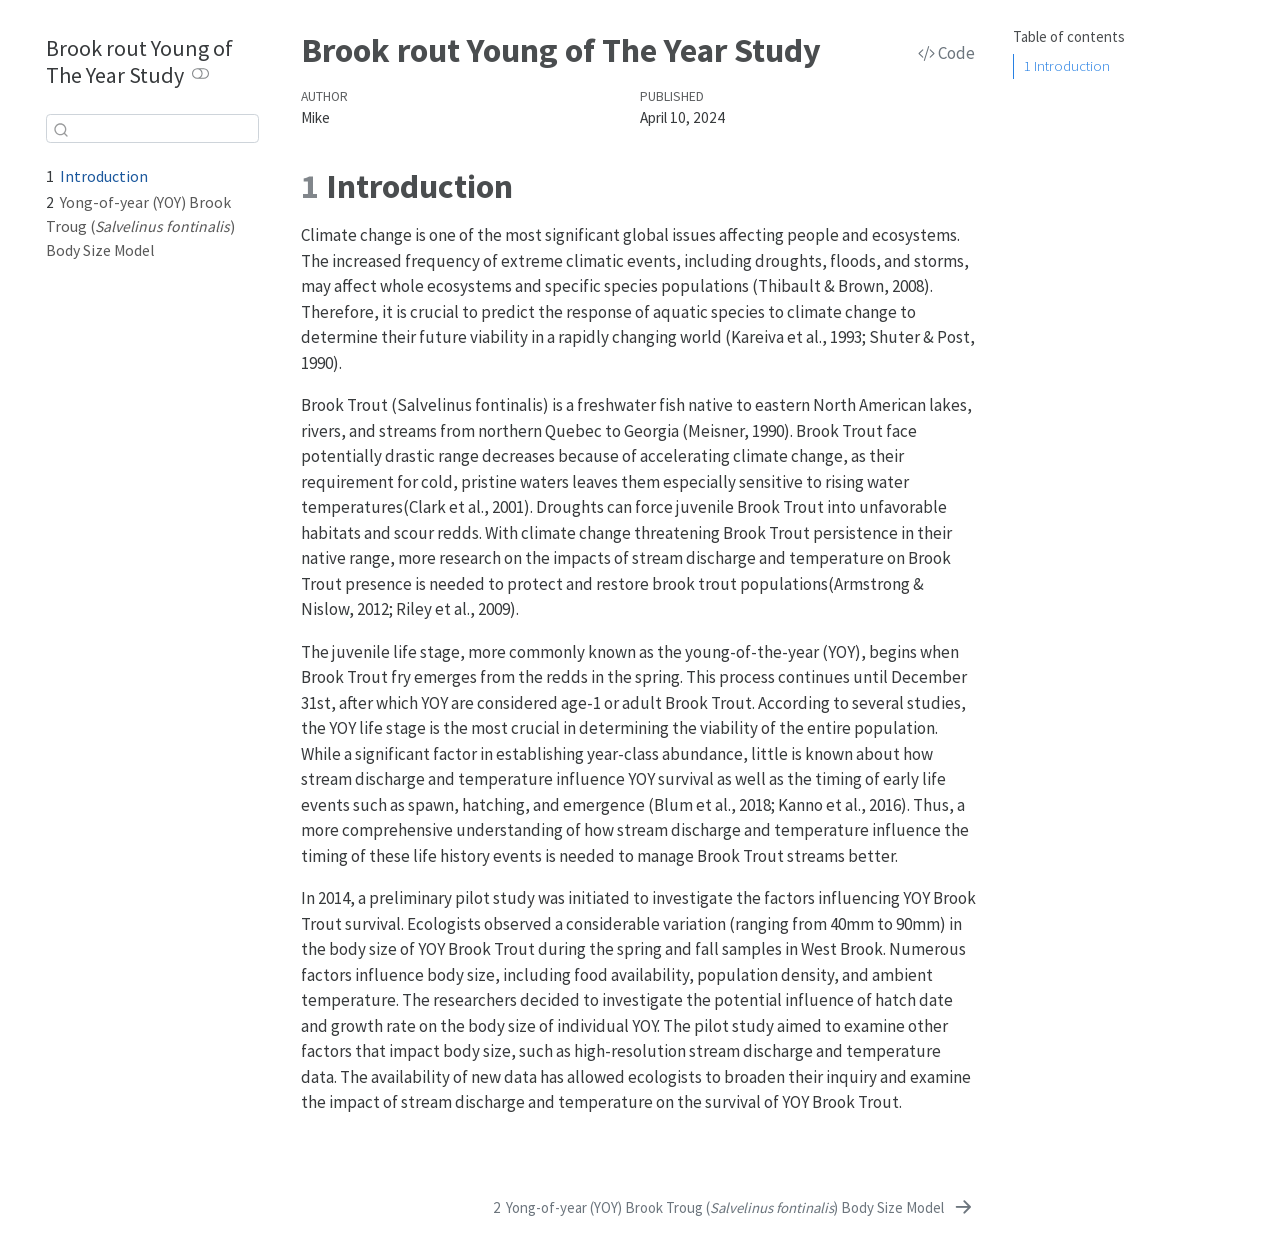
==== docs/index.html @ a6be03ff "Commit Changes to Document" ====
<!DOCTYPE html>
<html xmlns="http://www.w3.org/1999/xhtml" lang="en" xml:lang="en"><head>

<meta charset="utf-8">
<meta name="generator" content="quarto-1.3.450">

<meta name="viewport" content="width=device-width, initial-scale=1.0, user-scalable=yes">

<meta name="author" content="Mike">
<meta name="dcterms.date" content="2024-04-10">

<title>Brook rout Young of The Year Study</title>
<style>
code{white-space: pre-wrap;}
span.smallcaps{font-variant: small-caps;}
div.columns{display: flex; gap: min(4vw, 1.5em);}
div.column{flex: auto; overflow-x: auto;}
div.hanging-indent{margin-left: 1.5em; text-indent: -1.5em;}
ul.task-list{list-style: none;}
ul.task-list li input[type="checkbox"] {
width: 0.8em;
margin: 0 0.8em 0.2em -1em;  vertical-align: middle;
}

pre > code.sourceCode { white-space: pre; position: relative; }
pre > code.sourceCode > span { display: inline-block; line-height: 1.25; }
pre > code.sourceCode > span:empty { height: 1.2em; }
.sourceCode { overflow: visible; }
code.sourceCode > span { color: inherit; text-decoration: inherit; }
div.sourceCode { margin: 1em 0; }
pre.sourceCode { margin: 0; }
@media screen {
div.sourceCode { overflow: auto; }
}
@media print {
pre > code.sourceCode { white-space: pre-wrap; }
pre > code.sourceCode > span { text-indent: -5em; padding-left: 5em; }
}
pre.numberSource code
{ counter-reset: source-line 0; }
pre.numberSource code > span
{ position: relative; left: -4em; counter-increment: source-line; }
pre.numberSource code > span > a:first-child::before
{ content: counter(source-line);
position: relative; left: -1em; text-align: right; vertical-align: baseline;
border: none; display: inline-block;
-webkit-touch-callout: none; -webkit-user-select: none;
-khtml-user-select: none; -moz-user-select: none;
-ms-user-select: none; user-select: none;
padding: 0 4px; width: 4em;
}
pre.numberSource { margin-left: 3em; padding-left: 4px; }
div.sourceCode
{ }
@media screen {
pre > code.sourceCode > span > a:first-child::before { text-decoration: underline; }
}
</style>


<script>const headroomChanged = new CustomEvent("quarto-hrChanged", {
  detail: {},
  bubbles: true,
  cancelable: false,
  composed: false,
});

window.document.addEventListener("DOMContentLoaded", function () {
  let init = false;

  // Manage the back to top button, if one is present.
  let lastScrollTop = window.pageYOffset || document.documentElement.scrollTop;
  const scrollDownBuffer = 5;
  const scrollUpBuffer = 35;
  const btn = document.getElementById("quarto-back-to-top");
  const hideBackToTop = () => {
    btn.style.display = "none";
  };
  const showBackToTop = () => {
    btn.style.display = "inline-block";
  };
  if (btn) {
    window.document.addEventListener(
      "scroll",
      function () {
        const currentScrollTop =
          window.pageYOffset || document.documentElement.scrollTop;

        // Shows and hides the button 'intelligently' as the user scrolls
        if (currentScrollTop - scrollDownBuffer > lastScrollTop) {
          hideBackToTop();
          lastScrollTop = currentScrollTop <= 0 ? 0 : currentScrollTop;
        } else if (currentScrollTop < lastScrollTop - scrollUpBuffer) {
          showBackToTop();
          lastScrollTop = currentScrollTop <= 0 ? 0 : currentScrollTop;
        }

        // Show the button at the bottom, hides it at the top
        if (currentScrollTop <= 0) {
          hideBackToTop();
        } else if (
          window.innerHeight + currentScrollTop >=
          document.body.offsetHeight
        ) {
          showBackToTop();
        }
      },
      false
    );
  }

  function throttle(func, wait) {
    var timeout;
    return function () {
      const context = this;
      const args = arguments;
      const later = function () {
        clearTimeout(timeout);
        timeout = null;
        func.apply(context, args);
      };

      if (!timeout) {
        timeout = setTimeout(later, wait);
      }
    };
  }

  function headerOffset() {
    // Set an offset if there is are fixed top navbar
    const headerEl = window.document.querySelector("header.fixed-top");
    if (headerEl) {
      return headerEl.clientHeight;
    } else {
      return 0;
    }
  }

  function footerOffset() {
    const footerEl = window.document.querySelector("footer.footer");
    if (footerEl) {
      return footerEl.clientHeight;
    } else {
      return 0;
    }
  }

  function updateDocumentOffsetWithoutAnimation() {
    updateDocumentOffset(false);
  }

  function updateDocumentOffset(animated) {
    // set body offset
    const topOffset = headerOffset();
    const bodyOffset = topOffset + footerOffset();
    const bodyEl = window.document.body;
    bodyEl.setAttribute("data-bs-offset", topOffset);
    bodyEl.style.paddingTop = topOffset + "px";

    // deal with sidebar offsets
    const sidebars = window.document.querySelectorAll(
      ".sidebar, .headroom-target"
    );
    sidebars.forEach((sidebar) => {
      if (!animated) {
        sidebar.classList.add("notransition");
        // Remove the no transition class after the animation has time to complete
        setTimeout(function () {
          sidebar.classList.remove("notransition");
        }, 201);
      }

      if (window.Headroom && sidebar.classList.contains("sidebar-unpinned")) {
        sidebar.style.top = "0";
        sidebar.style.maxHeight = "100vh";
      } else {
        sidebar.style.top = topOffset + "px";
        sidebar.style.maxHeight = "calc(100vh - " + topOffset + "px)";
      }
    });

    // allow space for footer
    const mainContainer = window.document.querySelector(".quarto-container");
    if (mainContainer) {
      mainContainer.style.minHeight = "calc(100vh - " + bodyOffset + "px)";
    }

    // link offset
    let linkStyle = window.document.querySelector("#quarto-target-style");
    if (!linkStyle) {
      linkStyle = window.document.createElement("style");
      linkStyle.setAttribute("id", "quarto-target-style");
      window.document.head.appendChild(linkStyle);
    }
    while (linkStyle.firstChild) {
      linkStyle.removeChild(linkStyle.firstChild);
    }
    if (topOffset > 0) {
      linkStyle.appendChild(
        window.document.createTextNode(`
      section:target::before {
        content: "";
        display: block;
        height: ${topOffset}px;
        margin: -${topOffset}px 0 0;
      }`)
      );
    }
    if (init) {
      window.dispatchEvent(headroomChanged);
    }
    init = true;
  }

  // initialize headroom
  var header = window.document.querySelector("#quarto-header");
  if (header && window.Headroom) {
    const headroom = new window.Headroom(header, {
      tolerance: 5,
      onPin: function () {
        const sidebars = window.document.querySelectorAll(
          ".sidebar, .headroom-target"
        );
        sidebars.forEach((sidebar) => {
          sidebar.classList.remove("sidebar-unpinned");
        });
        updateDocumentOffset();
      },
      onUnpin: function () {
        const sidebars = window.document.querySelectorAll(
          ".sidebar, .headroom-target"
        );
        sidebars.forEach((sidebar) => {
          sidebar.classList.add("sidebar-unpinned");
        });
        updateDocumentOffset();
      },
    });
    headroom.init();

    let frozen = false;
    window.quartoToggleHeadroom = function () {
      if (frozen) {
        headroom.unfreeze();
        frozen = false;
      } else {
        headroom.freeze();
        frozen = true;
      }
    };
  }

  window.addEventListener(
    "hashchange",
    function (e) {
      if (
        getComputedStyle(document.documentElement).scrollBehavior !== "smooth"
      ) {
        window.scrollTo(0, window.pageYOffset - headerOffset());
      }
    },
    false
  );

  // Observe size changed for the header
  const headerEl = window.document.querySelector("header.fixed-top");
  if (headerEl && window.ResizeObserver) {
    const observer = new window.ResizeObserver(
      updateDocumentOffsetWithoutAnimation
    );
    observer.observe(headerEl, {
      attributes: true,
      childList: true,
      characterData: true,
    });
  } else {
    window.addEventListener(
      "resize",
      throttle(updateDocumentOffsetWithoutAnimation, 50)
    );
  }
  setTimeout(updateDocumentOffsetWithoutAnimation, 250);

  // fixup index.html links if we aren't on the filesystem
  if (window.location.protocol !== "file:") {
    const links = window.document.querySelectorAll("a");
    for (let i = 0; i < links.length; i++) {
      if (links[i].href) {
        links[i].href = links[i].href.replace(/\/index\.html/, "/");
      }
    }

    // Fixup any sharing links that require urls
    // Append url to any sharing urls
    const sharingLinks = window.document.querySelectorAll(
      "a.sidebar-tools-main-item"
    );
    for (let i = 0; i < sharingLinks.length; i++) {
      const sharingLink = sharingLinks[i];
      const href = sharingLink.getAttribute("href");
      if (href) {
        sharingLink.setAttribute(
          "href",
          href.replace("|url|", window.location.href)
        );
      }
    }

    // Scroll the active navigation item into view, if necessary
    const navSidebar = window.document.querySelector("nav#quarto-sidebar");
    if (navSidebar) {
      // Find the active item
      const activeItem = navSidebar.querySelector("li.sidebar-item a.active");
      if (activeItem) {
        // Wait for the scroll height and height to resolve by observing size changes on the
        // nav element that is scrollable
        const resizeObserver = new ResizeObserver((_entries) => {
          // The bottom of the element
          const elBottom = activeItem.offsetTop;
          const viewBottom = navSidebar.scrollTop + navSidebar.clientHeight;

          // The element height and scroll height are the same, then we are still loading
          if (viewBottom !== navSidebar.scrollHeight) {
            // Determine if the item isn't visible and scroll to it
            if (elBottom >= viewBottom) {
              navSidebar.scrollTop = elBottom;
            }

            // stop observing now since we've completed the scroll
            resizeObserver.unobserve(navSidebar);
          }
        });
        resizeObserver.observe(navSidebar);
      }
    }
  }
});
</script>
<script>/*!
 * headroom.js v0.12.0 - Give your page some headroom. Hide your header until you need it
 * Copyright (c) 2020 Nick Williams - http://wicky.nillia.ms/headroom.js
 * License: MIT
 */

!function(t,n){"object"==typeof exports&&"undefined"!=typeof module?module.exports=n():"function"==typeof define&&define.amd?define(n):(t=t||self).Headroom=n()}(this,function(){"use strict";function t(){return"undefined"!=typeof window}function d(t){return function(t){return t&&t.document&&function(t){return 9===t.nodeType}(t.document)}(t)?function(t){var n=t.document,o=n.body,s=n.documentElement;return{scrollHeight:function(){return Math.max(o.scrollHeight,s.scrollHeight,o.offsetHeight,s.offsetHeight,o.clientHeight,s.clientHeight)},height:function(){return t.innerHeight||s.clientHeight||o.clientHeight},scrollY:function(){return void 0!==t.pageYOffset?t.pageYOffset:(s||o.parentNode||o).scrollTop}}}(t):function(t){return{scrollHeight:function(){return Math.max(t.scrollHeight,t.offsetHeight,t.clientHeight)},height:function(){return Math.max(t.offsetHeight,t.clientHeight)},scrollY:function(){return t.scrollTop}}}(t)}function n(t,s,e){var n,o=function(){var n=!1;try{var t={get passive(){n=!0}};window.addEventListener("test",t,t),window.removeEventListener("test",t,t)}catch(t){n=!1}return n}(),i=!1,r=d(t),l=r.scrollY(),a={};function c(){var t=Math.round(r.scrollY()),n=r.height(),o=r.scrollHeight();a.scrollY=t,a.lastScrollY=l,a.direction=l<t?"down":"up",a.distance=Math.abs(t-l),a.isOutOfBounds=t<0||o<t+n,a.top=t<=s.offset[a.direction],a.bottom=o<=t+n,a.toleranceExceeded=a.distance>s.tolerance[a.direction],e(a),l=t,i=!1}function h(){i||(i=!0,n=requestAnimationFrame(c))}var u=!!o&&{passive:!0,capture:!1};return t.addEventListener("scroll",h,u),c(),{destroy:function(){cancelAnimationFrame(n),t.removeEventListener("scroll",h,u)}}}function o(t){return t===Object(t)?t:{down:t,up:t}}function s(t,n){n=n||{},Object.assign(this,s.options,n),this.classes=Object.assign({},s.options.classes,n.classes),this.elem=t,this.tolerance=o(this.tolerance),this.offset=o(this.offset),this.initialised=!1,this.frozen=!1}return s.prototype={constructor:s,init:function(){return s.cutsTheMustard&&!this.initialised&&(this.addClass("initial"),this.initialised=!0,setTimeout(function(t){t.scrollTracker=n(t.scroller,{offset:t.offset,tolerance:t.tolerance},t.update.bind(t))},100,this)),this},destroy:function(){this.initialised=!1,Object.keys(this.classes).forEach(this.removeClass,this),this.scrollTracker.destroy()},unpin:function(){!this.hasClass("pinned")&&this.hasClass("unpinned")||(this.addClass("unpinned"),this.removeClass("pinned"),this.onUnpin&&this.onUnpin.call(this))},pin:function(){this.hasClass("unpinned")&&(this.addClass("pinned"),this.removeClass("unpinned"),this.onPin&&this.onPin.call(this))},freeze:function(){this.frozen=!0,this.addClass("frozen")},unfreeze:function(){this.frozen=!1,this.removeClass("frozen")},top:function(){this.hasClass("top")||(this.addClass("top"),this.removeClass("notTop"),this.onTop&&this.onTop.call(this))},notTop:function(){this.hasClass("notTop")||(this.addClass("notTop"),this.removeClass("top"),this.onNotTop&&this.onNotTop.call(this))},bottom:function(){this.hasClass("bottom")||(this.addClass("bottom"),this.removeClass("notBottom"),this.onBottom&&this.onBottom.call(this))},notBottom:function(){this.hasClass("notBottom")||(this.addClass("notBottom"),this.removeClass("bottom"),this.onNotBottom&&this.onNotBottom.call(this))},shouldUnpin:function(t){return"down"===t.direction&&!t.top&&t.toleranceExceeded},shouldPin:function(t){return"up"===t.direction&&t.toleranceExceeded||t.top},addClass:function(t){this.elem.classList.add.apply(this.elem.classList,this.classes[t].split(" "))},removeClass:function(t){this.elem.classList.remove.apply(this.elem.classList,this.classes[t].split(" "))},hasClass:function(t){return this.classes[t].split(" ").every(function(t){return this.classList.contains(t)},this.elem)},update:function(t){t.isOutOfBounds||!0!==this.frozen&&(t.top?this.top():this.notTop(),t.bottom?this.bottom():this.notBottom(),this.shouldUnpin(t)?this.unpin():this.shouldPin(t)&&this.pin())}},s.options={tolerance:{up:0,down:0},offset:0,scroller:t()?window:null,classes:{frozen:"headroom--frozen",pinned:"headroom--pinned",unpinned:"headroom--unpinned",top:"headroom--top",notTop:"headroom--not-top",bottom:"headroom--bottom",notBottom:"headroom--not-bottom",initial:"headroom"}},s.cutsTheMustard=!!(t()&&function(){}.bind&&"classList"in document.documentElement&&Object.assign&&Object.keys&&requestAnimationFrame),s});
</script>
<script>/*!
 * clipboard.js v2.0.11
 * https://clipboardjs.com/
 *
 * Licensed MIT © Zeno Rocha
 */
!function(t,e){"object"==typeof exports&&"object"==typeof module?module.exports=e():"function"==typeof define&&define.amd?define([],e):"object"==typeof exports?exports.ClipboardJS=e():t.ClipboardJS=e()}(this,function(){return n={686:function(t,e,n){"use strict";n.d(e,{default:function(){return b}});var e=n(279),i=n.n(e),e=n(370),u=n.n(e),e=n(817),r=n.n(e);function c(t){try{return document.execCommand(t)}catch(t){return}}var a=function(t){t=r()(t);return c("cut"),t};function o(t,e){var n,o,t=(n=t,o="rtl"===document.documentElement.getAttribute("dir"),(t=document.createElement("textarea")).style.fontSize="12pt",t.style.border="0",t.style.padding="0",t.style.margin="0",t.style.position="absolute",t.style[o?"right":"left"]="-9999px",o=window.pageYOffset||document.documentElement.scrollTop,t.style.top="".concat(o,"px"),t.setAttribute("readonly",""),t.value=n,t);return e.container.appendChild(t),e=r()(t),c("copy"),t.remove(),e}var f=function(t){var e=1<arguments.length&&void 0!==arguments[1]?arguments[1]:{container:document.body},n="";return"string"==typeof t?n=o(t,e):t instanceof HTMLInputElement&&!["text","search","url","tel","password"].includes(null==t?void 0:t.type)?n=o(t.value,e):(n=r()(t),c("copy")),n};function l(t){return(l="function"==typeof Symbol&&"symbol"==typeof Symbol.iterator?function(t){return typeof t}:function(t){return t&&"function"==typeof Symbol&&t.constructor===Symbol&&t!==Symbol.prototype?"symbol":typeof t})(t)}var s=function(){var t=0<arguments.length&&void 0!==arguments[0]?arguments[0]:{},e=t.action,n=void 0===e?"copy":e,o=t.container,e=t.target,t=t.text;if("copy"!==n&&"cut"!==n)throw new Error('Invalid "action" value, use either "copy" or "cut"');if(void 0!==e){if(!e||"object"!==l(e)||1!==e.nodeType)throw new Error('Invalid "target" value, use a valid Element');if("copy"===n&&e.hasAttribute("disabled"))throw new Error('Invalid "target" attribute. Please use "readonly" instead of "disabled" attribute');if("cut"===n&&(e.hasAttribute("readonly")||e.hasAttribute("disabled")))throw new Error('Invalid "target" attribute. You can\'t cut text from elements with "readonly" or "disabled" attributes')}return t?f(t,{container:o}):e?"cut"===n?a(e):f(e,{container:o}):void 0};function p(t){return(p="function"==typeof Symbol&&"symbol"==typeof Symbol.iterator?function(t){return typeof t}:function(t){return t&&"function"==typeof Symbol&&t.constructor===Symbol&&t!==Symbol.prototype?"symbol":typeof t})(t)}function d(t,e){for(var n=0;n<e.length;n++){var o=e[n];o.enumerable=o.enumerable||!1,o.configurable=!0,"value"in o&&(o.writable=!0),Object.defineProperty(t,o.key,o)}}function y(t,e){return(y=Object.setPrototypeOf||function(t,e){return t.__proto__=e,t})(t,e)}function h(n){var o=function(){if("undefined"==typeof Reflect||!Reflect.construct)return!1;if(Reflect.construct.sham)return!1;if("function"==typeof Proxy)return!0;try{return Date.prototype.toString.call(Reflect.construct(Date,[],function(){})),!0}catch(t){return!1}}();return function(){var t,e=v(n);return t=o?(t=v(this).constructor,Reflect.construct(e,arguments,t)):e.apply(this,arguments),e=this,!(t=t)||"object"!==p(t)&&"function"!=typeof t?function(t){if(void 0!==t)return t;throw new ReferenceError("this hasn't been initialised - super() hasn't been called")}(e):t}}function v(t){return(v=Object.setPrototypeOf?Object.getPrototypeOf:function(t){return t.__proto__||Object.getPrototypeOf(t)})(t)}function m(t,e){t="data-clipboard-".concat(t);if(e.hasAttribute(t))return e.getAttribute(t)}var b=function(){!function(t,e){if("function"!=typeof e&&null!==e)throw new TypeError("Super expression must either be null or a function");t.prototype=Object.create(e&&e.prototype,{constructor:{value:t,writable:!0,configurable:!0}}),e&&y(t,e)}(r,i());var t,e,n,o=h(r);function r(t,e){var n;return function(t){if(!(t instanceof r))throw new TypeError("Cannot call a class as a function")}(this),(n=o.call(this)).resolveOptions(e),n.listenClick(t),n}return t=r,n=[{key:"copy",value:function(t){var e=1<arguments.length&&void 0!==arguments[1]?arguments[1]:{container:document.body};return f(t,e)}},{key:"cut",value:function(t){return a(t)}},{key:"isSupported",value:function(){var t=0<arguments.length&&void 0!==arguments[0]?arguments[0]:["copy","cut"],t="string"==typeof t?[t]:t,e=!!document.queryCommandSupported;return t.forEach(function(t){e=e&&!!document.queryCommandSupported(t)}),e}}],(e=[{key:"resolveOptions",value:function(){var t=0<arguments.length&&void 0!==arguments[0]?arguments[0]:{};this.action="function"==typeof t.action?t.action:this.defaultAction,this.target="function"==typeof t.target?t.target:this.defaultTarget,this.text="function"==typeof t.text?t.text:this.defaultText,this.container="object"===p(t.container)?t.container:document.body}},{key:"listenClick",value:function(t){var e=this;this.listener=u()(t,"click",function(t){return e.onClick(t)})}},{key:"onClick",value:function(t){var e=t.delegateTarget||t.currentTarget,n=this.action(e)||"copy",t=s({action:n,container:this.container,target:this.target(e),text:this.text(e)});this.emit(t?"success":"error",{action:n,text:t,trigger:e,clearSelection:function(){e&&e.focus(),window.getSelection().removeAllRanges()}})}},{key:"defaultAction",value:function(t){return m("action",t)}},{key:"defaultTarget",value:function(t){t=m("target",t);if(t)return document.querySelector(t)}},{key:"defaultText",value:function(t){return m("text",t)}},{key:"destroy",value:function(){this.listener.destroy()}}])&&d(t.prototype,e),n&&d(t,n),r}()},828:function(t){var e;"undefined"==typeof Element||Element.prototype.matches||((e=Element.prototype).matches=e.matchesSelector||e.mozMatchesSelector||e.msMatchesSelector||e.oMatchesSelector||e.webkitMatchesSelector),t.exports=function(t,e){for(;t&&9!==t.nodeType;){if("function"==typeof t.matches&&t.matches(e))return t;t=t.parentNode}}},438:function(t,e,n){var u=n(828);function i(t,e,n,o,r){var i=function(e,n,t,o){return function(t){t.delegateTarget=u(t.target,n),t.delegateTarget&&o.call(e,t)}}.apply(this,arguments);return t.addEventListener(n,i,r),{destroy:function(){t.removeEventListener(n,i,r)}}}t.exports=function(t,e,n,o,r){return"function"==typeof t.addEventListener?i.apply(null,arguments):"function"==typeof n?i.bind(null,document).apply(null,arguments):("string"==typeof t&&(t=document.querySelectorAll(t)),Array.prototype.map.call(t,function(t){return i(t,e,n,o,r)}))}},879:function(t,n){n.node=function(t){return void 0!==t&&t instanceof HTMLElement&&1===t.nodeType},n.nodeList=function(t){var e=Object.prototype.toString.call(t);return void 0!==t&&("[object NodeList]"===e||"[object HTMLCollection]"===e)&&"length"in t&&(0===t.length||n.node(t[0]))},n.string=function(t){return"string"==typeof t||t instanceof String},n.fn=function(t){return"[object Function]"===Object.prototype.toString.call(t)}},370:function(t,e,n){var f=n(879),l=n(438);t.exports=function(t,e,n){if(!t&&!e&&!n)throw new Error("Missing required arguments");if(!f.string(e))throw new TypeError("Second argument must be a String");if(!f.fn(n))throw new TypeError("Third argument must be a Function");if(f.node(t))return c=e,a=n,(u=t).addEventListener(c,a),{destroy:function(){u.removeEventListener(c,a)}};if(f.nodeList(t))return o=t,r=e,i=n,Array.prototype.forEach.call(o,function(t){t.addEventListener(r,i)}),{destroy:function(){Array.prototype.forEach.call(o,function(t){t.removeEventListener(r,i)})}};if(f.string(t))return t=t,e=e,n=n,l(document.body,t,e,n);throw new TypeError("First argument must be a String, HTMLElement, HTMLCollection, or NodeList");var o,r,i,u,c,a}},817:function(t){t.exports=function(t){var e,n="SELECT"===t.nodeName?(t.focus(),t.value):"INPUT"===t.nodeName||"TEXTAREA"===t.nodeName?((e=t.hasAttribute("readonly"))||t.setAttribute("readonly",""),t.select(),t.setSelectionRange(0,t.value.length),e||t.removeAttribute("readonly"),t.value):(t.hasAttribute("contenteditable")&&t.focus(),n=window.getSelection(),(e=document.createRange()).selectNodeContents(t),n.removeAllRanges(),n.addRange(e),n.toString());return n}},279:function(t){function e(){}e.prototype={on:function(t,e,n){var o=this.e||(this.e={});return(o[t]||(o[t]=[])).push({fn:e,ctx:n}),this},once:function(t,e,n){var o=this;function r(){o.off(t,r),e.apply(n,arguments)}return r._=e,this.on(t,r,n)},emit:function(t){for(var e=[].slice.call(arguments,1),n=((this.e||(this.e={}))[t]||[]).slice(),o=0,r=n.length;o<r;o++)n[o].fn.apply(n[o].ctx,e);return this},off:function(t,e){var n=this.e||(this.e={}),o=n[t],r=[];if(o&&e)for(var i=0,u=o.length;i<u;i++)o[i].fn!==e&&o[i].fn._!==e&&r.push(o[i]);return r.length?n[t]=r:delete n[t],this}},t.exports=e,t.exports.TinyEmitter=e}},r={},o.n=function(t){var e=t&&t.__esModule?function(){return t.default}:function(){return t};return o.d(e,{a:e}),e},o.d=function(t,e){for(var n in e)o.o(e,n)&&!o.o(t,n)&&Object.defineProperty(t,n,{enumerable:!0,get:e[n]})},o.o=function(t,e){return Object.prototype.hasOwnProperty.call(t,e)},o(686).default;function o(t){if(r[t])return r[t].exports;var e=r[t]={exports:{}};return n[t](e,e.exports,o),e.exports}var n,r});</script>
<script>/*! @algolia/autocomplete-js 1.7.3 | MIT License | © Algolia, Inc. and contributors | https://github.com/algolia/autocomplete */
!function(e,t){"object"==typeof exports&&"undefined"!=typeof module?t(exports):"function"==typeof define&&define.amd?define(["exports"],t):t((e="undefined"!=typeof globalThis?globalThis:e||self)["@algolia/autocomplete-js"]={})}(this,(function(e){"use strict";function t(e,t){var n=Object.keys(e);if(Object.getOwnPropertySymbols){var r=Object.getOwnPropertySymbols(e);t&&(r=r.filter((function(t){return Object.getOwnPropertyDescriptor(e,t).enumerable}))),n.push.apply(n,r)}return n}function n(e){for(var n=1;n<arguments.length;n++){var r=null!=arguments[n]?arguments[n]:{};n%2?t(Object(r),!0).forEach((function(t){o(e,t,r[t])})):Object.getOwnPropertyDescriptors?Object.defineProperties(e,Object.getOwnPropertyDescriptors(r)):t(Object(r)).forEach((function(t){Object.defineProperty(e,t,Object.getOwnPropertyDescriptor(r,t))}))}return e}function r(e){return r="function"==typeof Symbol&&"symbol"==typeof Symbol.iterator?function(e){return typeof e}:function(e){return e&&"function"==typeof Symbol&&e.constructor===Symbol&&e!==Symbol.prototype?"symbol":typeof e},r(e)}function o(e,t,n){return t in e?Object.defineProperty(e,t,{value:n,enumerable:!0,configurable:!0,writable:!0}):e[t]=n,e}function i(){return i=Object.assign||function(e){for(var t=1;t<arguments.length;t++){var n=arguments[t];for(var r in n)Object.prototype.hasOwnProperty.call(n,r)&&(e[r]=n[r])}return e},i.apply(this,arguments)}function u(e,t){if(null==e)return{};var n,r,o=function(e,t){if(null==e)return{};var n,r,o={},i=Object.keys(e);for(r=0;r<i.length;r++)n=i[r],t.indexOf(n)>=0||(o[n]=e[n]);return o}(e,t);if(Object.getOwnPropertySymbols){var i=Object.getOwnPropertySymbols(e);for(r=0;r<i.length;r++)n=i[r],t.indexOf(n)>=0||Object.prototype.propertyIsEnumerable.call(e,n)&&(o[n]=e[n])}return o}function a(e,t){return function(e){if(Array.isArray(e))return e}(e)||function(e,t){var n=null==e?null:"undefined"!=typeof Symbol&&e[Symbol.iterator]||e["@@iterator"];if(null==n)return;var r,o,i=[],u=!0,a=!1;try{for(n=n.call(e);!(u=(r=n.next()).done)&&(i.push(r.value),!t||i.length!==t);u=!0);}catch(e){a=!0,o=e}finally{try{u||null==n.return||n.return()}finally{if(a)throw o}}return i}(e,t)||l(e,t)||function(){throw new TypeError("Invalid attempt to destructure non-iterable instance.\nIn order to be iterable, non-array objects must have a [Symbol.iterator]() method.")}()}function c(e){return function(e){if(Array.isArray(e))return s(e)}(e)||function(e){if("undefined"!=typeof Symbol&&null!=e[Symbol.iterator]||null!=e["@@iterator"])return Array.from(e)}(e)||l(e)||function(){throw new TypeError("Invalid attempt to spread non-iterable instance.\nIn order to be iterable, non-array objects must have a [Symbol.iterator]() method.")}()}function l(e,t){if(e){if("string"==typeof e)return s(e,t);var n=Object.prototype.toString.call(e).slice(8,-1);return"Object"===n&&e.constructor&&(n=e.constructor.name),"Map"===n||"Set"===n?Array.from(e):"Arguments"===n||/^(?:Ui|I)nt(?:8|16|32)(?:Clamped)?Array$/.test(n)?s(e,t):void 0}}function s(e,t){(null==t||t>e.length)&&(t=e.length);for(var n=0,r=new Array(t);n<t;n++)r[n]=e[n];return r}function p(e){return{current:e}}function f(e,t){var n=void 0;return function(){for(var r=arguments.length,o=new Array(r),i=0;i<r;i++)o[i]=arguments[i];n&&clearTimeout(n),n=setTimeout((function(){return e.apply(void 0,o)}),t)}}function d(e){return e.reduce((function(e,t){return e.concat(t)}),[])}var m=0;function v(){return"autocomplete-".concat(m++)}function h(e,t){return t.reduce((function(e,t){return e&&e[t]}),e)}function g(e){return 0===e.collections.length?0:e.collections.reduce((function(e,t){return e+t.items.length}),0)}var y=function(){},b="1.7.3",O=[{segment:"autocomplete-core",version:b}];function _(e,t){var n=t;return{then:function(t,r){return _(e.then(j(t,n,e),j(r,n,e)),n)},catch:function(t){return _(e.catch(j(t,n,e)),n)},finally:function(t){return t&&n.onCancelList.push(t),_(e.finally(j(t&&function(){return n.onCancelList=[],t()},n,e)),n)},cancel:function(){n.isCanceled=!0;var e=n.onCancelList;n.onCancelList=[],e.forEach((function(e){e()}))},isCanceled:function(){return!0===n.isCanceled}}}function P(e){return _(e,{isCanceled:!1,onCancelList:[]})}function j(e,t,n){return e?function(n){return t.isCanceled?n:e(n)}:n}function w(e,t,n,r){if(!n)return null;if(e<0&&(null===t||null!==r&&0===t))return n+e;var o=(null===t?-1:t)+e;return o<=-1||o>=n?null===r?null:0:o}function S(e,t){var n=Object.keys(e);if(Object.getOwnPropertySymbols){var r=Object.getOwnPropertySymbols(e);t&&(r=r.filter((function(t){return Object.getOwnPropertyDescriptor(e,t).enumerable}))),n.push.apply(n,r)}return n}function I(e,t,n){return t in e?Object.defineProperty(e,t,{value:n,enumerable:!0,configurable:!0,writable:!0}):e[t]=n,e}function E(e,t){var n=[];return Promise.resolve(e(t)).then((function(e){return Promise.all(e.filter((function(e){return Boolean(e)})).map((function(e){if(e.sourceId,n.includes(e.sourceId))throw new Error("[Autocomplete] The `sourceId` ".concat(JSON.stringify(e.sourceId)," is not unique."));n.push(e.sourceId);var t=function(e){for(var t=1;t<arguments.length;t++){var n=null!=arguments[t]?arguments[t]:{};t%2?S(Object(n),!0).forEach((function(t){I(e,t,n[t])})):Object.getOwnPropertyDescriptors?Object.defineProperties(e,Object.getOwnPropertyDescriptors(n)):S(Object(n)).forEach((function(t){Object.defineProperty(e,t,Object.getOwnPropertyDescriptor(n,t))}))}return e}({getItemInputValue:function(e){return e.state.query},getItemUrl:function(){},onSelect:function(e){(0,e.setIsOpen)(!1)},onActive:y},e);return Promise.resolve(t)})))}))}function A(e){var t=function(e){var t=e.collections.map((function(e){return e.items.length})).reduce((function(e,t,n){var r=(e[n-1]||0)+t;return e.push(r),e}),[]).reduce((function(t,n){return n<=e.activeItemId?t+1:t}),0);return e.collections[t]}(e);if(!t)return null;var n=t.items[function(e){for(var t=e.state,n=e.collection,r=!1,o=0,i=0;!1===r;){var u=t.collections[o];if(u===n){r=!0;break}i+=u.items.length,o++}return t.activeItemId-i}({state:e,collection:t})],r=t.source;return{item:n,itemInputValue:r.getItemInputValue({item:n,state:e}),itemUrl:r.getItemUrl({item:n,state:e}),source:r}}var C=/((gt|sm)-|galaxy nexus)|samsung[- ]/i;function D(e,t){var n=Object.keys(e);if(Object.getOwnPropertySymbols){var r=Object.getOwnPropertySymbols(e);t&&(r=r.filter((function(t){return Object.getOwnPropertyDescriptor(e,t).enumerable}))),n.push.apply(n,r)}return n}function k(e){for(var t=1;t<arguments.length;t++){var n=null!=arguments[t]?arguments[t]:{};t%2?D(Object(n),!0).forEach((function(t){x(e,t,n[t])})):Object.getOwnPropertyDescriptors?Object.defineProperties(e,Object.getOwnPropertyDescriptors(n)):D(Object(n)).forEach((function(t){Object.defineProperty(e,t,Object.getOwnPropertyDescriptor(n,t))}))}return e}function x(e,t,n){return t in e?Object.defineProperty(e,t,{value:n,enumerable:!0,configurable:!0,writable:!0}):e[t]=n,e}function N(e,t){var n=Object.keys(e);if(Object.getOwnPropertySymbols){var r=Object.getOwnPropertySymbols(e);t&&(r=r.filter((function(t){return Object.getOwnPropertyDescriptor(e,t).enumerable}))),n.push.apply(n,r)}return n}function q(e,t,n){return t in e?Object.defineProperty(e,t,{value:n,enumerable:!0,configurable:!0,writable:!0}):e[t]=n,e}function R(e,t,n){var r,o=t.initialState;return{getState:function(){return o},dispatch:function(r,i){var u=function(e){for(var t=1;t<arguments.length;t++){var n=null!=arguments[t]?arguments[t]:{};t%2?N(Object(n),!0).forEach((function(t){q(e,t,n[t])})):Object.getOwnPropertyDescriptors?Object.defineProperties(e,Object.getOwnPropertyDescriptors(n)):N(Object(n)).forEach((function(t){Object.defineProperty(e,t,Object.getOwnPropertyDescriptor(n,t))}))}return e}({},o);o=e(o,{type:r,props:t,payload:i}),n({state:o,prevState:u})},pendingRequests:(r=[],{add:function(e){return r.push(e),e.finally((function(){r=r.filter((function(t){return t!==e}))}))},cancelAll:function(){r.forEach((function(e){return e.cancel()}))},isEmpty:function(){return 0===r.length}})}}function T(e,t){var n=Object.keys(e);if(Object.getOwnPropertySymbols){var r=Object.getOwnPropertySymbols(e);t&&(r=r.filter((function(t){return Object.getOwnPropertyDescriptor(e,t).enumerable}))),n.push.apply(n,r)}return n}function L(e){for(var t=1;t<arguments.length;t++){var n=null!=arguments[t]?arguments[t]:{};t%2?T(Object(n),!0).forEach((function(t){B(e,t,n[t])})):Object.getOwnPropertyDescriptors?Object.defineProperties(e,Object.getOwnPropertyDescriptors(n)):T(Object(n)).forEach((function(t){Object.defineProperty(e,t,Object.getOwnPropertyDescriptor(n,t))}))}return e}function B(e,t,n){return t in e?Object.defineProperty(e,t,{value:n,enumerable:!0,configurable:!0,writable:!0}):e[t]=n,e}function F(e){return function(e){if(Array.isArray(e))return M(e)}(e)||function(e){if("undefined"!=typeof Symbol&&null!=e[Symbol.iterator]||null!=e["@@iterator"])return Array.from(e)}(e)||function(e,t){if(!e)return;if("string"==typeof e)return M(e,t);var n=Object.prototype.toString.call(e).slice(8,-1);"Object"===n&&e.constructor&&(n=e.constructor.name);if("Map"===n||"Set"===n)return Array.from(e);if("Arguments"===n||/^(?:Ui|I)nt(?:8|16|32)(?:Clamped)?Array$/.test(n))return M(e,t)}(e)||function(){throw new TypeError("Invalid attempt to spread non-iterable instance.\nIn order to be iterable, non-array objects must have a [Symbol.iterator]() method.")}()}function M(e,t){(null==t||t>e.length)&&(t=e.length);for(var n=0,r=new Array(t);n<t;n++)r[n]=e[n];return r}function U(e,t){var n=Object.keys(e);if(Object.getOwnPropertySymbols){var r=Object.getOwnPropertySymbols(e);t&&(r=r.filter((function(t){return Object.getOwnPropertyDescriptor(e,t).enumerable}))),n.push.apply(n,r)}return n}function H(e){for(var t=1;t<arguments.length;t++){var n=null!=arguments[t]?arguments[t]:{};t%2?U(Object(n),!0).forEach((function(t){V(e,t,n[t])})):Object.getOwnPropertyDescriptors?Object.defineProperties(e,Object.getOwnPropertyDescriptors(n)):U(Object(n)).forEach((function(t){Object.defineProperty(e,t,Object.getOwnPropertyDescriptor(n,t))}))}return e}function V(e,t,n){return t in e?Object.defineProperty(e,t,{value:n,enumerable:!0,configurable:!0,writable:!0}):e[t]=n,e}function W(e,t){var n=Object.keys(e);if(Object.getOwnPropertySymbols){var r=Object.getOwnPropertySymbols(e);t&&(r=r.filter((function(t){return Object.getOwnPropertyDescriptor(e,t).enumerable}))),n.push.apply(n,r)}return n}function Q(e){for(var t=1;t<arguments.length;t++){var n=null!=arguments[t]?arguments[t]:{};t%2?W(Object(n),!0).forEach((function(t){$(e,t,n[t])})):Object.getOwnPropertyDescriptors?Object.defineProperties(e,Object.getOwnPropertyDescriptors(n)):W(Object(n)).forEach((function(t){Object.defineProperty(e,t,Object.getOwnPropertyDescriptor(n,t))}))}return e}function $(e,t,n){return t in e?Object.defineProperty(e,t,{value:n,enumerable:!0,configurable:!0,writable:!0}):e[t]=n,e}function z(e){return function(e){if(Array.isArray(e))return G(e)}(e)||function(e){if("undefined"!=typeof Symbol&&null!=e[Symbol.iterator]||null!=e["@@iterator"])return Array.from(e)}(e)||function(e,t){if(!e)return;if("string"==typeof e)return G(e,t);var n=Object.prototype.toString.call(e).slice(8,-1);"Object"===n&&e.constructor&&(n=e.constructor.name);if("Map"===n||"Set"===n)return Array.from(e);if("Arguments"===n||/^(?:Ui|I)nt(?:8|16|32)(?:Clamped)?Array$/.test(n))return G(e,t)}(e)||function(){throw new TypeError("Invalid attempt to spread non-iterable instance.\nIn order to be iterable, non-array objects must have a [Symbol.iterator]() method.")}()}function G(e,t){(null==t||t>e.length)&&(t=e.length);for(var n=0,r=new Array(t);n<t;n++)r[n]=e[n];return r}function K(e,t){var n=Object.keys(e);if(Object.getOwnPropertySymbols){var r=Object.getOwnPropertySymbols(e);t&&(r=r.filter((function(t){return Object.getOwnPropertyDescriptor(e,t).enumerable}))),n.push.apply(n,r)}return n}function J(e){for(var t=1;t<arguments.length;t++){var n=null!=arguments[t]?arguments[t]:{};t%2?K(Object(n),!0).forEach((function(t){Y(e,t,n[t])})):Object.getOwnPropertyDescriptors?Object.defineProperties(e,Object.getOwnPropertyDescriptors(n)):K(Object(n)).forEach((function(t){Object.defineProperty(e,t,Object.getOwnPropertyDescriptor(n,t))}))}return e}function Y(e,t,n){return t in e?Object.defineProperty(e,t,{value:n,enumerable:!0,configurable:!0,writable:!0}):e[t]=n,e}function X(e){return Boolean(e.execute)}function Z(e,t){return n=e,Boolean(null==n?void 0:n.execute)?J(J({},e),{},{requests:e.queries.map((function(n){return{query:n,sourceId:t,transformResponse:e.transformResponse}}))}):{items:e,sourceId:t};var n}function ee(e){var t=e.reduce((function(e,t){if(!X(t))return e.push(t),e;var n=t.searchClient,r=t.execute,o=t.requesterId,i=t.requests,u=e.find((function(e){return X(t)&&X(e)&&e.searchClient===n&&Boolean(o)&&e.requesterId===o}));if(u){var a;(a=u.items).push.apply(a,z(i))}else{var c={execute:r,requesterId:o,items:i,searchClient:n};e.push(c)}return e}),[]).map((function(e){if(!X(e))return Promise.resolve(e);var t=e,n=t.execute,r=t.items;return n({searchClient:t.searchClient,requests:r})}));return Promise.all(t).then((function(e){return d(e)}))}function te(e,t){return t.map((function(t){var n=e.filter((function(e){return e.sourceId===t.sourceId})),r=n.map((function(e){return e.items})),o=n[0].transformResponse,i=o?o(function(e){var t=e.map((function(e){var t;return k(k({},e),{},{hits:null===(t=e.hits)||void 0===t?void 0:t.map((function(t){return k(k({},t),{},{__autocomplete_indexName:e.index,__autocomplete_queryID:e.queryID})}))})}));return{results:t,hits:t.map((function(e){return e.hits})).filter(Boolean),facetHits:t.map((function(e){var t;return null===(t=e.facetHits)||void 0===t?void 0:t.map((function(e){return{label:e.value,count:e.count,_highlightResult:{label:{value:e.highlighted}}}}))})).filter(Boolean)}}(r)):r;return i.every(Boolean),'The `getItems` function from source "'.concat(t.sourceId,'" must return an array of items but returned ').concat(JSON.stringify(void 0),".\n\nDid you forget to return items?\n\nSee: https://www.algolia.com/doc/ui-libraries/autocomplete/core-concepts/sources/#param-getitems"),{source:t,items:i}}))}var ne=["event","nextState","props","query","refresh","store"];function re(e,t){var n=Object.keys(e);if(Object.getOwnPropertySymbols){var r=Object.getOwnPropertySymbols(e);t&&(r=r.filter((function(t){return Object.getOwnPropertyDescriptor(e,t).enumerable}))),n.push.apply(n,r)}return n}function oe(e){for(var t=1;t<arguments.length;t++){var n=null!=arguments[t]?arguments[t]:{};t%2?re(Object(n),!0).forEach((function(t){ie(e,t,n[t])})):Object.getOwnPropertyDescriptors?Object.defineProperties(e,Object.getOwnPropertyDescriptors(n)):re(Object(n)).forEach((function(t){Object.defineProperty(e,t,Object.getOwnPropertyDescriptor(n,t))}))}return e}function ie(e,t,n){return t in e?Object.defineProperty(e,t,{value:n,enumerable:!0,configurable:!0,writable:!0}):e[t]=n,e}function ue(e,t){if(null==e)return{};var n,r,o=function(e,t){if(null==e)return{};var n,r,o={},i=Object.keys(e);for(r=0;r<i.length;r++)n=i[r],t.indexOf(n)>=0||(o[n]=e[n]);return o}(e,t);if(Object.getOwnPropertySymbols){var i=Object.getOwnPropertySymbols(e);for(r=0;r<i.length;r++)n=i[r],t.indexOf(n)>=0||Object.prototype.propertyIsEnumerable.call(e,n)&&(o[n]=e[n])}return o}var ae,ce,le,se=null,pe=(ae=-1,ce=-1,le=void 0,function(e){var t=++ae;return Promise.resolve(e).then((function(e){return le&&t<ce?le:(ce=t,le=e,e)}))});function fe(e){var t=e.event,n=e.nextState,r=void 0===n?{}:n,o=e.props,i=e.query,u=e.refresh,a=e.store,c=ue(e,ne);se&&o.environment.clearTimeout(se);var l=c.setCollections,s=c.setIsOpen,p=c.setQuery,f=c.setActiveItemId,m=c.setStatus;if(p(i),f(o.defaultActiveItemId),!i&&!1===o.openOnFocus){var v,h=a.getState().collections.map((function(e){return oe(oe({},e),{},{items:[]})}));m("idle"),l(h),s(null!==(v=r.isOpen)&&void 0!==v?v:o.shouldPanelOpen({state:a.getState()}));var g=P(pe(h).then((function(){return Promise.resolve()})));return a.pendingRequests.add(g)}m("loading"),se=o.environment.setTimeout((function(){m("stalled")}),o.stallThreshold);var y=P(pe(o.getSources(oe({query:i,refresh:u,state:a.getState()},c)).then((function(e){return Promise.all(e.map((function(e){return Promise.resolve(e.getItems(oe({query:i,refresh:u,state:a.getState()},c))).then((function(t){return Z(t,e.sourceId)}))}))).then(ee).then((function(t){return te(t,e)})).then((function(e){return function(e){var t=e.collections,n=e.props,r=e.state,o=t.reduce((function(e,t){return Q(Q({},e),{},$({},t.source.sourceId,Q(Q({},t.source),{},{getItems:function(){return d(t.items)}})))}),{});return d(n.reshape({sources:Object.values(o),sourcesBySourceId:o,state:r})).filter(Boolean).map((function(e){return{source:e,items:e.getItems()}}))}({collections:e,props:o,state:a.getState()})}))})))).then((function(e){var n;m("idle"),l(e);var p=o.shouldPanelOpen({state:a.getState()});s(null!==(n=r.isOpen)&&void 0!==n?n:o.openOnFocus&&!i&&p||p);var f=A(a.getState());if(null!==a.getState().activeItemId&&f){var d=f.item,v=f.itemInputValue,h=f.itemUrl,g=f.source;g.onActive(oe({event:t,item:d,itemInputValue:v,itemUrl:h,refresh:u,source:g,state:a.getState()},c))}})).finally((function(){m("idle"),se&&o.environment.clearTimeout(se)}));return a.pendingRequests.add(y)}var de=["event","props","refresh","store"];function me(e,t){var n=Object.keys(e);if(Object.getOwnPropertySymbols){var r=Object.getOwnPropertySymbols(e);t&&(r=r.filter((function(t){return Object.getOwnPropertyDescriptor(e,t).enumerable}))),n.push.apply(n,r)}return n}function ve(e){for(var t=1;t<arguments.length;t++){var n=null!=arguments[t]?arguments[t]:{};t%2?me(Object(n),!0).forEach((function(t){he(e,t,n[t])})):Object.getOwnPropertyDescriptors?Object.defineProperties(e,Object.getOwnPropertyDescriptors(n)):me(Object(n)).forEach((function(t){Object.defineProperty(e,t,Object.getOwnPropertyDescriptor(n,t))}))}return e}function he(e,t,n){return t in e?Object.defineProperty(e,t,{value:n,enumerable:!0,configurable:!0,writable:!0}):e[t]=n,e}function ge(e,t){if(null==e)return{};var n,r,o=function(e,t){if(null==e)return{};var n,r,o={},i=Object.keys(e);for(r=0;r<i.length;r++)n=i[r],t.indexOf(n)>=0||(o[n]=e[n]);return o}(e,t);if(Object.getOwnPropertySymbols){var i=Object.getOwnPropertySymbols(e);for(r=0;r<i.length;r++)n=i[r],t.indexOf(n)>=0||Object.prototype.propertyIsEnumerable.call(e,n)&&(o[n]=e[n])}return o}var ye=["props","refresh","store"],be=["inputElement","formElement","panelElement"],Oe=["inputElement"],_e=["inputElement","maxLength"],Pe=["item","source"];function je(e,t){var n=Object.keys(e);if(Object.getOwnPropertySymbols){var r=Object.getOwnPropertySymbols(e);t&&(r=r.filter((function(t){return Object.getOwnPropertyDescriptor(e,t).enumerable}))),n.push.apply(n,r)}return n}function we(e){for(var t=1;t<arguments.length;t++){var n=null!=arguments[t]?arguments[t]:{};t%2?je(Object(n),!0).forEach((function(t){Se(e,t,n[t])})):Object.getOwnPropertyDescriptors?Object.defineProperties(e,Object.getOwnPropertyDescriptors(n)):je(Object(n)).forEach((function(t){Object.defineProperty(e,t,Object.getOwnPropertyDescriptor(n,t))}))}return e}function Se(e,t,n){return t in e?Object.defineProperty(e,t,{value:n,enumerable:!0,configurable:!0,writable:!0}):e[t]=n,e}function Ie(e,t){if(null==e)return{};var n,r,o=function(e,t){if(null==e)return{};var n,r,o={},i=Object.keys(e);for(r=0;r<i.length;r++)n=i[r],t.indexOf(n)>=0||(o[n]=e[n]);return o}(e,t);if(Object.getOwnPropertySymbols){var i=Object.getOwnPropertySymbols(e);for(r=0;r<i.length;r++)n=i[r],t.indexOf(n)>=0||Object.prototype.propertyIsEnumerable.call(e,n)&&(o[n]=e[n])}return o}function Ee(e){var t=e.props,n=e.refresh,r=e.store,o=Ie(e,ye);return{getEnvironmentProps:function(e){var n=e.inputElement,o=e.formElement,i=e.panelElement;function u(e){!r.getState().isOpen&&r.pendingRequests.isEmpty()||e.target===n||!1===[o,i].some((function(t){return n=t,r=e.target,n===r||n.contains(r);var n,r}))&&(r.dispatch("blur",null),t.debug||r.pendingRequests.cancelAll())}return we({onTouchStart:u,onMouseDown:u,onTouchMove:function(e){!1!==r.getState().isOpen&&n===t.environment.document.activeElement&&e.target!==n&&n.blur()}},Ie(e,be))},getRootProps:function(e){return we({role:"combobox","aria-expanded":r.getState().isOpen,"aria-haspopup":"listbox","aria-owns":r.getState().isOpen?"".concat(t.id,"-list"):void 0,"aria-labelledby":"".concat(t.id,"-label")},e)},getFormProps:function(e){return e.inputElement,we({action:"",noValidate:!0,role:"search",onSubmit:function(i){var u;i.preventDefault(),t.onSubmit(we({event:i,refresh:n,state:r.getState()},o)),r.dispatch("submit",null),null===(u=e.inputElement)||void 0===u||u.blur()},onReset:function(i){var u;i.preventDefault(),t.onReset(we({event:i,refresh:n,state:r.getState()},o)),r.dispatch("reset",null),null===(u=e.inputElement)||void 0===u||u.focus()}},Ie(e,Oe))},getLabelProps:function(e){return we({htmlFor:"".concat(t.id,"-input"),id:"".concat(t.id,"-label")},e)},getInputProps:function(e){var i;function u(e){(t.openOnFocus||Boolean(r.getState().query))&&fe(we({event:e,props:t,query:r.getState().completion||r.getState().query,refresh:n,store:r},o)),r.dispatch("focus",null)}var a=e||{};a.inputElement;var c=a.maxLength,l=void 0===c?512:c,s=Ie(a,_e),p=A(r.getState()),f=function(e){return Boolean(e&&e.match(C))}((null===(i=t.environment.navigator)||void 0===i?void 0:i.userAgent)||""),d=null!=p&&p.itemUrl&&!f?"go":"search";return we({"aria-autocomplete":"both","aria-activedescendant":r.getState().isOpen&&null!==r.getState().activeItemId?"".concat(t.id,"-item-").concat(r.getState().activeItemId):void 0,"aria-controls":r.getState().isOpen?"".concat(t.id,"-list"):void 0,"aria-labelledby":"".concat(t.id,"-label"),value:r.getState().completion||r.getState().query,id:"".concat(t.id,"-input"),autoComplete:"off",autoCorrect:"off",autoCapitalize:"off",enterKeyHint:d,spellCheck:"false",autoFocus:t.autoFocus,placeholder:t.placeholder,maxLength:l,type:"search",onChange:function(e){fe(we({event:e,props:t,query:e.currentTarget.value.slice(0,l),refresh:n,store:r},o))},onKeyDown:function(e){!function(e){var t=e.event,n=e.props,r=e.refresh,o=e.store,i=ge(e,de);if("ArrowUp"===t.key||"ArrowDown"===t.key){var u=function(){var e=n.environment.document.getElementById("".concat(n.id,"-item-").concat(o.getState().activeItemId));e&&(e.scrollIntoViewIfNeeded?e.scrollIntoViewIfNeeded(!1):e.scrollIntoView(!1))},a=function(){var e=A(o.getState());if(null!==o.getState().activeItemId&&e){var n=e.item,u=e.itemInputValue,a=e.itemUrl,c=e.source;c.onActive(ve({event:t,item:n,itemInputValue:u,itemUrl:a,refresh:r,source:c,state:o.getState()},i))}};t.preventDefault(),!1===o.getState().isOpen&&(n.openOnFocus||Boolean(o.getState().query))?fe(ve({event:t,props:n,query:o.getState().query,refresh:r,store:o},i)).then((function(){o.dispatch(t.key,{nextActiveItemId:n.defaultActiveItemId}),a(),setTimeout(u,0)})):(o.dispatch(t.key,{}),a(),u())}else if("Escape"===t.key)t.preventDefault(),o.dispatch(t.key,null),o.pendingRequests.cancelAll();else if("Tab"===t.key)o.dispatch("blur",null),o.pendingRequests.cancelAll();else if("Enter"===t.key){if(null===o.getState().activeItemId||o.getState().collections.every((function(e){return 0===e.items.length})))return void(n.debug||o.pendingRequests.cancelAll());t.preventDefault();var c=A(o.getState()),l=c.item,s=c.itemInputValue,p=c.itemUrl,f=c.source;if(t.metaKey||t.ctrlKey)void 0!==p&&(f.onSelect(ve({event:t,item:l,itemInputValue:s,itemUrl:p,refresh:r,source:f,state:o.getState()},i)),n.navigator.navigateNewTab({itemUrl:p,item:l,state:o.getState()}));else if(t.shiftKey)void 0!==p&&(f.onSelect(ve({event:t,item:l,itemInputValue:s,itemUrl:p,refresh:r,source:f,state:o.getState()},i)),n.navigator.navigateNewWindow({itemUrl:p,item:l,state:o.getState()}));else if(t.altKey);else{if(void 0!==p)return f.onSelect(ve({event:t,item:l,itemInputValue:s,itemUrl:p,refresh:r,source:f,state:o.getState()},i)),void n.navigator.navigate({itemUrl:p,item:l,state:o.getState()});fe(ve({event:t,nextState:{isOpen:!1},props:n,query:s,refresh:r,store:o},i)).then((function(){f.onSelect(ve({event:t,item:l,itemInputValue:s,itemUrl:p,refresh:r,source:f,state:o.getState()},i))}))}}}(we({event:e,props:t,refresh:n,store:r},o))},onFocus:u,onBlur:y,onClick:function(n){e.inputElement!==t.environment.document.activeElement||r.getState().isOpen||u(n)}},s)},getPanelProps:function(e){return we({onMouseDown:function(e){e.preventDefault()},onMouseLeave:function(){r.dispatch("mouseleave",null)}},e)},getListProps:function(e){return we({role:"listbox","aria-labelledby":"".concat(t.id,"-label"),id:"".concat(t.id,"-list")},e)},getItemProps:function(e){var i=e.item,u=e.source,a=Ie(e,Pe);return we({id:"".concat(t.id,"-item-").concat(i.__autocomplete_id),role:"option","aria-selected":r.getState().activeItemId===i.__autocomplete_id,onMouseMove:function(e){if(i.__autocomplete_id!==r.getState().activeItemId){r.dispatch("mousemove",i.__autocomplete_id);var t=A(r.getState());if(null!==r.getState().activeItemId&&t){var u=t.item,a=t.itemInputValue,c=t.itemUrl,l=t.source;l.onActive(we({event:e,item:u,itemInputValue:a,itemUrl:c,refresh:n,source:l,state:r.getState()},o))}}},onMouseDown:function(e){e.preventDefault()},onClick:function(e){var a=u.getItemInputValue({item:i,state:r.getState()}),c=u.getItemUrl({item:i,state:r.getState()});(c?Promise.resolve():fe(we({event:e,nextState:{isOpen:!1},props:t,query:a,refresh:n,store:r},o))).then((function(){u.onSelect(we({event:e,item:i,itemInputValue:a,itemUrl:c,refresh:n,source:u,state:r.getState()},o))}))}},a)}}}function Ae(e,t){var n=Object.keys(e);if(Object.getOwnPropertySymbols){var r=Object.getOwnPropertySymbols(e);t&&(r=r.filter((function(t){return Object.getOwnPropertyDescriptor(e,t).enumerable}))),n.push.apply(n,r)}return n}function Ce(e){for(var t=1;t<arguments.length;t++){var n=null!=arguments[t]?arguments[t]:{};t%2?Ae(Object(n),!0).forEach((function(t){De(e,t,n[t])})):Object.getOwnPropertyDescriptors?Object.defineProperties(e,Object.getOwnPropertyDescriptors(n)):Ae(Object(n)).forEach((function(t){Object.defineProperty(e,t,Object.getOwnPropertyDescriptor(n,t))}))}return e}function De(e,t,n){return t in e?Object.defineProperty(e,t,{value:n,enumerable:!0,configurable:!0,writable:!0}):e[t]=n,e}function ke(e){var t,n,r,o,i=e.plugins,u=e.options,a=null===(t=((null===(n=u.__autocomplete_metadata)||void 0===n?void 0:n.userAgents)||[])[0])||void 0===t?void 0:t.segment,c=a?De({},a,Object.keys((null===(r=u.__autocomplete_metadata)||void 0===r?void 0:r.options)||{})):{};return{plugins:i.map((function(e){return{name:e.name,options:Object.keys(e.__autocomplete_pluginOptions||[])}})),options:Ce({"autocomplete-core":Object.keys(u)},c),ua:O.concat((null===(o=u.__autocomplete_metadata)||void 0===o?void 0:o.userAgents)||[])}}function xe(e){var t,n=e.state;return!1===n.isOpen||null===n.activeItemId?null:(null===(t=A(n))||void 0===t?void 0:t.itemInputValue)||null}function Ne(e,t){var n=Object.keys(e);if(Object.getOwnPropertySymbols){var r=Object.getOwnPropertySymbols(e);t&&(r=r.filter((function(t){return Object.getOwnPropertyDescriptor(e,t).enumerable}))),n.push.apply(n,r)}return n}function qe(e){for(var t=1;t<arguments.length;t++){var n=null!=arguments[t]?arguments[t]:{};t%2?Ne(Object(n),!0).forEach((function(t){Re(e,t,n[t])})):Object.getOwnPropertyDescriptors?Object.defineProperties(e,Object.getOwnPropertyDescriptors(n)):Ne(Object(n)).forEach((function(t){Object.defineProperty(e,t,Object.getOwnPropertyDescriptor(n,t))}))}return e}function Re(e,t,n){return t in e?Object.defineProperty(e,t,{value:n,enumerable:!0,configurable:!0,writable:!0}):e[t]=n,e}var Te=function(e,t){switch(t.type){case"setActiveItemId":case"mousemove":return qe(qe({},e),{},{activeItemId:t.payload});case"setQuery":return qe(qe({},e),{},{query:t.payload,completion:null});case"setCollections":return qe(qe({},e),{},{collections:t.payload});case"setIsOpen":return qe(qe({},e),{},{isOpen:t.payload});case"setStatus":return qe(qe({},e),{},{status:t.payload});case"setContext":return qe(qe({},e),{},{context:qe(qe({},e.context),t.payload)});case"ArrowDown":var n=qe(qe({},e),{},{activeItemId:t.payload.hasOwnProperty("nextActiveItemId")?t.payload.nextActiveItemId:w(1,e.activeItemId,g(e),t.props.defaultActiveItemId)});return qe(qe({},n),{},{completion:xe({state:n})});case"ArrowUp":var r=qe(qe({},e),{},{activeItemId:w(-1,e.activeItemId,g(e),t.props.defaultActiveItemId)});return qe(qe({},r),{},{completion:xe({state:r})});case"Escape":return e.isOpen?qe(qe({},e),{},{activeItemId:null,isOpen:!1,completion:null}):qe(qe({},e),{},{activeItemId:null,query:"",status:"idle",collections:[]});case"submit":return qe(qe({},e),{},{activeItemId:null,isOpen:!1,status:"idle"});case"reset":return qe(qe({},e),{},{activeItemId:!0===t.props.openOnFocus?t.props.defaultActiveItemId:null,status:"idle",query:""});case"focus":return qe(qe({},e),{},{activeItemId:t.props.defaultActiveItemId,isOpen:(t.props.openOnFocus||Boolean(e.query))&&t.props.shouldPanelOpen({state:e})});case"blur":return t.props.debug?e:qe(qe({},e),{},{isOpen:!1,activeItemId:null});case"mouseleave":return qe(qe({},e),{},{activeItemId:t.props.defaultActiveItemId});default:return"The reducer action ".concat(JSON.stringify(t.type)," is not supported."),e}};function Le(e,t){var n=Object.keys(e);if(Object.getOwnPropertySymbols){var r=Object.getOwnPropertySymbols(e);t&&(r=r.filter((function(t){return Object.getOwnPropertyDescriptor(e,t).enumerable}))),n.push.apply(n,r)}return n}function Be(e){for(var t=1;t<arguments.length;t++){var n=null!=arguments[t]?arguments[t]:{};t%2?Le(Object(n),!0).forEach((function(t){Fe(e,t,n[t])})):Object.getOwnPropertyDescriptors?Object.defineProperties(e,Object.getOwnPropertyDescriptors(n)):Le(Object(n)).forEach((function(t){Object.defineProperty(e,t,Object.getOwnPropertyDescriptor(n,t))}))}return e}function Fe(e,t,n){return t in e?Object.defineProperty(e,t,{value:n,enumerable:!0,configurable:!0,writable:!0}):e[t]=n,e}function Me(e){var t=[],n=function(e,t){var n,r="undefined"!=typeof window?window:{},o=e.plugins||[];return H(H({debug:!1,openOnFocus:!1,placeholder:"",autoFocus:!1,defaultActiveItemId:null,stallThreshold:300,environment:r,shouldPanelOpen:function(e){return g(e.state)>0},reshape:function(e){return e.sources}},e),{},{id:null!==(n=e.id)&&void 0!==n?n:v(),plugins:o,initialState:H({activeItemId:null,query:"",completion:null,collections:[],isOpen:!1,status:"idle",context:{}},e.initialState),onStateChange:function(t){var n;null===(n=e.onStateChange)||void 0===n||n.call(e,t),o.forEach((function(e){var n;return null===(n=e.onStateChange)||void 0===n?void 0:n.call(e,t)}))},onSubmit:function(t){var n;null===(n=e.onSubmit)||void 0===n||n.call(e,t),o.forEach((function(e){var n;return null===(n=e.onSubmit)||void 0===n?void 0:n.call(e,t)}))},onReset:function(t){var n;null===(n=e.onReset)||void 0===n||n.call(e,t),o.forEach((function(e){var n;return null===(n=e.onReset)||void 0===n?void 0:n.call(e,t)}))},getSources:function(n){return Promise.all([].concat(F(o.map((function(e){return e.getSources}))),[e.getSources]).filter(Boolean).map((function(e){return E(e,n)}))).then((function(e){return d(e)})).then((function(e){return e.map((function(e){return H(H({},e),{},{onSelect:function(n){e.onSelect(n),t.forEach((function(e){var t;return null===(t=e.onSelect)||void 0===t?void 0:t.call(e,n)}))},onActive:function(n){e.onActive(n),t.forEach((function(e){var t;return null===(t=e.onActive)||void 0===t?void 0:t.call(e,n)}))}})}))}))},navigator:H({navigate:function(e){var t=e.itemUrl;r.location.assign(t)},navigateNewTab:function(e){var t=e.itemUrl,n=r.open(t,"_blank","noopener");null==n||n.focus()},navigateNewWindow:function(e){var t=e.itemUrl;r.open(t,"_blank","noopener")}},e.navigator)})}(e,t),r=R(Te,n,(function(e){var t=e.prevState,r=e.state;n.onStateChange(Be({prevState:t,state:r,refresh:u},o))})),o=function(e){var t=e.store;return{setActiveItemId:function(e){t.dispatch("setActiveItemId",e)},setQuery:function(e){t.dispatch("setQuery",e)},setCollections:function(e){var n=0,r=e.map((function(e){return L(L({},e),{},{items:d(e.items).map((function(e){return L(L({},e),{},{__autocomplete_id:n++})}))})}));t.dispatch("setCollections",r)},setIsOpen:function(e){t.dispatch("setIsOpen",e)},setStatus:function(e){t.dispatch("setStatus",e)},setContext:function(e){t.dispatch("setContext",e)}}}({store:r}),i=Ee(Be({props:n,refresh:u,store:r},o));function u(){return fe(Be({event:new Event("input"),nextState:{isOpen:r.getState().isOpen},props:n,query:r.getState().query,refresh:u,store:r},o))}return n.plugins.forEach((function(e){var n;return null===(n=e.subscribe)||void 0===n?void 0:n.call(e,Be(Be({},o),{},{refresh:u,onSelect:function(e){t.push({onSelect:e})},onActive:function(e){t.push({onActive:e})}}))})),function(e){var t,n,r=e.metadata,o=e.environment;if(null===(t=o.navigator)||void 0===t||null===(n=t.userAgent)||void 0===n?void 0:n.includes("Algolia Crawler")){var i=o.document.createElement("meta"),u=o.document.querySelector("head");i.name="algolia:metadata",setTimeout((function(){i.content=JSON.stringify(r),u.appendChild(i)}),0)}}({metadata:ke({plugins:n.plugins,options:e}),environment:n.environment}),Be(Be({refresh:u},i),o)}var Ue=function(e,t,n,r){var o;t[0]=0;for(var i=1;i<t.length;i++){var u=t[i++],a=t[i]?(t[0]|=u?1:2,n[t[i++]]):t[++i];3===u?r[0]=a:4===u?r[1]=Object.assign(r[1]||{},a):5===u?(r[1]=r[1]||{})[t[++i]]=a:6===u?r[1][t[++i]]+=a+"":u?(o=e.apply(a,Ue(e,a,n,["",null])),r.push(o),a[0]?t[0]|=2:(t[i-2]=0,t[i]=o)):r.push(a)}return r},He=new Map;function Ve(e){var t=He.get(this);return t||(t=new Map,He.set(this,t)),(t=Ue(this,t.get(e)||(t.set(e,t=function(e){for(var t,n,r=1,o="",i="",u=[0],a=function(e){1===r&&(e||(o=o.replace(/^\s*\n\s*|\s*\n\s*$/g,"")))?u.push(0,e,o):3===r&&(e||o)?(u.push(3,e,o),r=2):2===r&&"..."===o&&e?u.push(4,e,0):2===r&&o&&!e?u.push(5,0,!0,o):r>=5&&((o||!e&&5===r)&&(u.push(r,0,o,n),r=6),e&&(u.push(r,e,0,n),r=6)),o=""},c=0;c<e.length;c++){c&&(1===r&&a(),a(c));for(var l=0;l<e[c].length;l++)t=e[c][l],1===r?"<"===t?(a(),u=[u],r=3):o+=t:4===r?"--"===o&&">"===t?(r=1,o=""):o=t+o[0]:i?t===i?i="":o+=t:'"'===t||"'"===t?i=t:">"===t?(a(),r=1):r&&("="===t?(r=5,n=o,o=""):"/"===t&&(r<5||">"===e[c][l+1])?(a(),3===r&&(u=u[0]),r=u,(u=u[0]).push(2,0,r),r=0):" "===t||"\t"===t||"\n"===t||"\r"===t?(a(),r=2):o+=t),3===r&&"!--"===o&&(r=4,u=u[0])}return a(),u}(e)),t),arguments,[])).length>1?t:t[0]}var We=function(e){var t=e.environment,n=t.document.createElementNS("http://www.w3.org/2000/svg","svg");n.setAttribute("class","aa-ClearIcon"),n.setAttribute("viewBox","0 0 24 24"),n.setAttribute("width","18"),n.setAttribute("height","18"),n.setAttribute("fill","currentColor");var r=t.document.createElementNS("http://www.w3.org/2000/svg","path");return r.setAttribute("d","M5.293 6.707l5.293 5.293-5.293 5.293c-0.391 0.391-0.391 1.024 0 1.414s1.024 0.391 1.414 0l5.293-5.293 5.293 5.293c0.391 0.391 1.024 0.391 1.414 0s0.391-1.024 0-1.414l-5.293-5.293 5.293-5.293c0.391-0.391 0.391-1.024 0-1.414s-1.024-0.391-1.414 0l-5.293 5.293-5.293-5.293c-0.391-0.391-1.024-0.391-1.414 0s-0.391 1.024 0 1.414z"),n.appendChild(r),n};function Qe(e,t){if("string"==typeof t){var n=e.document.querySelector(t);return"The element ".concat(JSON.stringify(t)," is not in the document."),n}return t}function $e(){for(var e=arguments.length,t=new Array(e),n=0;n<e;n++)t[n]=arguments[n];return t.reduce((function(e,t){return Object.keys(t).forEach((function(n){var r=e[n],o=t[n];r!==o&&(e[n]=[r,o].filter(Boolean).join(" "))})),e}),{})}var ze=function(e){return e&&"object"===r(e)&&"[object Object]"===Object.prototype.toString.call(e)};function Ge(){for(var e=arguments.length,t=new Array(e),n=0;n<e;n++)t[n]=arguments[n];return t.reduce((function(e,t){return Object.keys(t).forEach((function(n){var r=e[n],o=t[n];Array.isArray(r)&&Array.isArray(o)?e[n]=r.concat.apply(r,c(o)):ze(r)&&ze(o)?e[n]=Ge(r,o):e[n]=o})),e}),{})}function Ke(e,t){return Object.entries(e).reduce((function(e,r){var i=a(r,2),u=i[0],c=i[1];return t({key:u,value:c})?n(n({},e),{},o({},u,c)):e}),{})}var Je=["ontouchstart","ontouchend","ontouchmove","ontouchcancel"];function Ye(e,t,n){e[t]=null===n?"":"number"!=typeof n?n:n+"px"}function Xe(e){this._listeners[e.type](e)}function Ze(e,t,n){var r,o,i=e[t];if("style"===t)if("string"==typeof n)e.style=n;else if(null===n)e.style="";else for(t in n)i&&n[t]===i[t]||Ye(e.style,t,n[t]);else"o"===t[0]&&"n"===t[1]?(r=t!==(t=t.replace(/Capture$/,"")),((o=t.toLowerCase())in e||Je.includes(o))&&(t=o),t=t.slice(2),e._listeners||(e._listeners={}),e._listeners[t]=n,n?i||e.addEventListener(t,Xe,r):e.removeEventListener(t,Xe,r)):"list"!==t&&"tagName"!==t&&"form"!==t&&"type"!==t&&"size"!==t&&"download"!==t&&"href"!==t&&t in e?e[t]=null==n?"":n:"function"!=typeof n&&"dangerouslySetInnerHTML"!==t&&(null==n||!1===n&&!/^ar/.test(t)?e.removeAttribute(t):e.setAttribute(t,n))}function et(e){return"onChange"===e?"onInput":e}function tt(e,t){for(var n in t)Ze(e,et(n),t[n])}function nt(e,t){for(var n in t)"o"===n[0]&&"n"===n[1]||Ze(e,et(n),t[n])}var rt=["children"];function ot(e){return function(t,n){var r=n.children,o=void 0===r?[]:r,i=u(n,rt),a=e.document.createElement(t);return tt(a,i),a.append.apply(a,c(o)),a}}var it=["autocompleteScopeApi","environment","classNames","getInputProps","getInputPropsCore","isDetached","state"],ut=function(e){var t=e.environment.document.createElementNS("http://www.w3.org/2000/svg","svg");return t.setAttribute("class","aa-LoadingIcon"),t.setAttribute("viewBox","0 0 100 100"),t.setAttribute("width","20"),t.setAttribute("height","20"),t.innerHTML='<circle\n  cx="50"\n  cy="50"\n  fill="none"\n  r="35"\n  stroke="currentColor"\n  stroke-dasharray="164.93361431346415 56.97787143782138"\n  stroke-width="6"\n>\n  <animateTransform\n    attributeName="transform"\n    type="rotate"\n    repeatCount="indefinite"\n    dur="1s"\n    values="0 50 50;90 50 50;180 50 50;360 50 50"\n    keyTimes="0;0.40;0.65;1"\n  />\n</circle>',t},at=function(e){var t=e.environment,n=t.document.createElementNS("http://www.w3.org/2000/svg","svg");n.setAttribute("class","aa-SubmitIcon"),n.setAttribute("viewBox","0 0 24 24"),n.setAttribute("width","20"),n.setAttribute("height","20"),n.setAttribute("fill","currentColor");var r=t.document.createElementNS("http://www.w3.org/2000/svg","path");return r.setAttribute("d","M16.041 15.856c-0.034 0.026-0.067 0.055-0.099 0.087s-0.060 0.064-0.087 0.099c-1.258 1.213-2.969 1.958-4.855 1.958-1.933 0-3.682-0.782-4.95-2.050s-2.050-3.017-2.050-4.95 0.782-3.682 2.050-4.95 3.017-2.050 4.95-2.050 3.682 0.782 4.95 2.050 2.050 3.017 2.050 4.95c0 1.886-0.745 3.597-1.959 4.856zM21.707 20.293l-3.675-3.675c1.231-1.54 1.968-3.493 1.968-5.618 0-2.485-1.008-4.736-2.636-6.364s-3.879-2.636-6.364-2.636-4.736 1.008-6.364 2.636-2.636 3.879-2.636 6.364 1.008 4.736 2.636 6.364 3.879 2.636 6.364 2.636c2.125 0 4.078-0.737 5.618-1.968l3.675 3.675c0.391 0.391 1.024 0.391 1.414 0s0.391-1.024 0-1.414z"),n.appendChild(r),n};function ct(e){var t=e.autocomplete,r=e.autocompleteScopeApi,o=e.classNames,i=e.environment,a=e.isDetached,c=e.placeholder,l=void 0===c?"Search":c,s=e.propGetters,p=e.setIsModalOpen,f=e.state,d=e.translations,m=ot(i),v=s.getRootProps(n({state:f,props:t.getRootProps({})},r)),h=m("div",n({class:o.root},v)),g=m("div",{class:o.detachedContainer,onMouseDown:function(e){e.stopPropagation()}}),y=m("div",{class:o.detachedOverlay,children:[g],onMouseDown:function(){p(!1),t.setIsOpen(!1)}}),b=s.getLabelProps(n({state:f,props:t.getLabelProps({})},r)),O=m("button",{class:o.submitButton,type:"submit",title:d.submitButtonTitle,children:[at({environment:i})]}),_=m("label",n({class:o.label,children:[O]},b)),P=m("button",{class:o.clearButton,type:"reset",title:d.clearButtonTitle,children:[We({environment:i})]}),j=m("div",{class:o.loadingIndicator,children:[ut({environment:i})]}),w=function(e){var t=e.autocompleteScopeApi,r=e.environment;e.classNames;var o=e.getInputProps,i=e.getInputPropsCore,a=e.isDetached,c=e.state,l=u(e,it),s=ot(r)("input",l),p=o(n({state:c,props:i({inputElement:s}),inputElement:s},t));return tt(s,n(n({},p),{},{onKeyDown:function(e){a&&"Tab"===e.key||p.onKeyDown(e)}})),s}({class:o.input,environment:i,state:f,getInputProps:s.getInputProps,getInputPropsCore:t.getInputProps,autocompleteScopeApi:r,isDetached:a}),S=m("div",{class:o.inputWrapperPrefix,children:[_,j]}),I=m("div",{class:o.inputWrapperSuffix,children:[P]}),E=m("div",{class:o.inputWrapper,children:[w]}),A=s.getFormProps(n({state:f,props:t.getFormProps({inputElement:w})},r)),C=m("form",n({class:o.form,children:[S,E,I]},A)),D=s.getPanelProps(n({state:f,props:t.getPanelProps({})},r)),k=m("div",n({class:o.panel},D));if(a){var x=m("div",{class:o.detachedSearchButtonIcon,children:[at({environment:i})]}),N=m("div",{class:o.detachedSearchButtonPlaceholder,textContent:l}),q=m("button",{type:"button",class:o.detachedSearchButton,onClick:function(){p(!0)},children:[x,N]}),R=m("button",{type:"button",class:o.detachedCancelButton,textContent:d.detachedCancelButtonText,onTouchStart:function(e){e.stopPropagation()},onClick:function(){t.setIsOpen(!1),p(!1)}}),T=m("div",{class:o.detachedFormContainer,children:[C,R]});g.appendChild(T),h.appendChild(q)}else h.appendChild(C);return{detachedContainer:g,detachedOverlay:y,inputWrapper:E,input:w,root:h,form:C,label:_,submitButton:O,clearButton:P,loadingIndicator:j,panel:k}}var lt,st,pt,ft,dt,mt,vt={},ht=[],gt=/acit|ex(?:s|g|n|p|$)|rph|grid|ows|mnc|ntw|ine[ch]|zoo|^ord|itera/i;function yt(e,t){for(var n in t)e[n]=t[n];return e}function bt(e){var t=e.parentNode;t&&t.removeChild(e)}function Ot(e,t,n){var r,o,i,u={};for(i in t)"key"==i?r=t[i]:"ref"==i?o=t[i]:u[i]=t[i];if(arguments.length>2&&(u.children=arguments.length>3?lt.call(arguments,2):n),"function"==typeof e&&null!=e.defaultProps)for(i in e.defaultProps)void 0===u[i]&&(u[i]=e.defaultProps[i]);return _t(e,u,r,o,null)}function _t(e,t,n,r,o){var i={type:e,props:t,key:n,ref:r,__k:null,__:null,__b:0,__e:null,__d:void 0,__c:null,__h:null,constructor:void 0,__v:null==o?++pt:o};return null==o&&null!=st.vnode&&st.vnode(i),i}function Pt(e){return e.children}function jt(e,t){this.props=e,this.context=t}function wt(e,t){if(null==t)return e.__?wt(e.__,e.__.__k.indexOf(e)+1):null;for(var n;t<e.__k.length;t++)if(null!=(n=e.__k[t])&&null!=n.__e)return n.__e;return"function"==typeof e.type?wt(e):null}function St(e){var t,n;if(null!=(e=e.__)&&null!=e.__c){for(e.__e=e.__c.base=null,t=0;t<e.__k.length;t++)if(null!=(n=e.__k[t])&&null!=n.__e){e.__e=e.__c.base=n.__e;break}return St(e)}}function It(e){(!e.__d&&(e.__d=!0)&&ft.push(e)&&!Et.__r++||mt!==st.debounceRendering)&&((mt=st.debounceRendering)||dt)(Et)}function Et(){for(var e;Et.__r=ft.length;)e=ft.sort((function(e,t){return e.__v.__b-t.__v.__b})),ft=[],e.some((function(e){var t,n,r,o,i,u;e.__d&&(i=(o=(t=e).__v).__e,(u=t.__P)&&(n=[],(r=yt({},o)).__v=o.__v+1,Rt(u,o,r,t.__n,void 0!==u.ownerSVGElement,null!=o.__h?[i]:null,n,null==i?wt(o):i,o.__h),Tt(n,o),o.__e!=i&&St(o)))}))}function At(e,t,n,r,o,i,u,a,c,l){var s,p,f,d,m,v,h,g=r&&r.__k||ht,y=g.length;for(n.__k=[],s=0;s<t.length;s++)if(null!=(d=n.__k[s]=null==(d=t[s])||"boolean"==typeof d?null:"string"==typeof d||"number"==typeof d||"bigint"==typeof d?_t(null,d,null,null,d):Array.isArray(d)?_t(Pt,{children:d},null,null,null):d.__b>0?_t(d.type,d.props,d.key,null,d.__v):d)){if(d.__=n,d.__b=n.__b+1,null===(f=g[s])||f&&d.key==f.key&&d.type===f.type)g[s]=void 0;else for(p=0;p<y;p++){if((f=g[p])&&d.key==f.key&&d.type===f.type){g[p]=void 0;break}f=null}Rt(e,d,f=f||vt,o,i,u,a,c,l),m=d.__e,(p=d.ref)&&f.ref!=p&&(h||(h=[]),f.ref&&h.push(f.ref,null,d),h.push(p,d.__c||m,d)),null!=m?(null==v&&(v=m),"function"==typeof d.type&&d.__k===f.__k?d.__d=c=Ct(d,c,e):c=Dt(e,d,f,g,m,c),"function"==typeof n.type&&(n.__d=c)):c&&f.__e==c&&c.parentNode!=e&&(c=wt(f))}for(n.__e=v,s=y;s--;)null!=g[s]&&("function"==typeof n.type&&null!=g[s].__e&&g[s].__e==n.__d&&(n.__d=wt(r,s+1)),Ft(g[s],g[s]));if(h)for(s=0;s<h.length;s++)Bt(h[s],h[++s],h[++s])}function Ct(e,t,n){for(var r,o=e.__k,i=0;o&&i<o.length;i++)(r=o[i])&&(r.__=e,t="function"==typeof r.type?Ct(r,t,n):Dt(n,r,r,o,r.__e,t));return t}function Dt(e,t,n,r,o,i){var u,a,c;if(void 0!==t.__d)u=t.__d,t.__d=void 0;else if(null==n||o!=i||null==o.parentNode)e:if(null==i||i.parentNode!==e)e.appendChild(o),u=null;else{for(a=i,c=0;(a=a.nextSibling)&&c<r.length;c+=2)if(a==o)break e;e.insertBefore(o,i),u=i}return void 0!==u?u:o.nextSibling}function kt(e,t,n){"-"===t[0]?e.setProperty(t,n):e[t]=null==n?"":"number"!=typeof n||gt.test(t)?n:n+"px"}function xt(e,t,n,r,o){var i;e:if("style"===t)if("string"==typeof n)e.style.cssText=n;else{if("string"==typeof r&&(e.style.cssText=r=""),r)for(t in r)n&&t in n||kt(e.style,t,"");if(n)for(t in n)r&&n[t]===r[t]||kt(e.style,t,n[t])}else if("o"===t[0]&&"n"===t[1])i=t!==(t=t.replace(/Capture$/,"")),t=t.toLowerCase()in e?t.toLowerCase().slice(2):t.slice(2),e.l||(e.l={}),e.l[t+i]=n,n?r||e.addEventListener(t,i?qt:Nt,i):e.removeEventListener(t,i?qt:Nt,i);else if("dangerouslySetInnerHTML"!==t){if(o)t=t.replace(/xlink[H:h]/,"h").replace(/sName$/,"s");else if("href"!==t&&"list"!==t&&"form"!==t&&"tabIndex"!==t&&"download"!==t&&t in e)try{e[t]=null==n?"":n;break e}catch(e){}"function"==typeof n||(null!=n&&(!1!==n||"a"===t[0]&&"r"===t[1])?e.setAttribute(t,n):e.removeAttribute(t))}}function Nt(e){this.l[e.type+!1](st.event?st.event(e):e)}function qt(e){this.l[e.type+!0](st.event?st.event(e):e)}function Rt(e,t,n,r,o,i,u,a,c){var l,s,p,f,d,m,v,h,g,y,b,O=t.type;if(void 0!==t.constructor)return null;null!=n.__h&&(c=n.__h,a=t.__e=n.__e,t.__h=null,i=[a]),(l=st.__b)&&l(t);try{e:if("function"==typeof O){if(h=t.props,g=(l=O.contextType)&&r[l.__c],y=l?g?g.props.value:l.__:r,n.__c?v=(s=t.__c=n.__c).__=s.__E:("prototype"in O&&O.prototype.render?t.__c=s=new O(h,y):(t.__c=s=new jt(h,y),s.constructor=O,s.render=Mt),g&&g.sub(s),s.props=h,s.state||(s.state={}),s.context=y,s.__n=r,p=s.__d=!0,s.__h=[]),null==s.__s&&(s.__s=s.state),null!=O.getDerivedStateFromProps&&(s.__s==s.state&&(s.__s=yt({},s.__s)),yt(s.__s,O.getDerivedStateFromProps(h,s.__s))),f=s.props,d=s.state,p)null==O.getDerivedStateFromProps&&null!=s.componentWillMount&&s.componentWillMount(),null!=s.componentDidMount&&s.__h.push(s.componentDidMount);else{if(null==O.getDerivedStateFromProps&&h!==f&&null!=s.componentWillReceiveProps&&s.componentWillReceiveProps(h,y),!s.__e&&null!=s.shouldComponentUpdate&&!1===s.shouldComponentUpdate(h,s.__s,y)||t.__v===n.__v){s.props=h,s.state=s.__s,t.__v!==n.__v&&(s.__d=!1),s.__v=t,t.__e=n.__e,t.__k=n.__k,t.__k.forEach((function(e){e&&(e.__=t)})),s.__h.length&&u.push(s);break e}null!=s.componentWillUpdate&&s.componentWillUpdate(h,s.__s,y),null!=s.componentDidUpdate&&s.__h.push((function(){s.componentDidUpdate(f,d,m)}))}s.context=y,s.props=h,s.state=s.__s,(l=st.__r)&&l(t),s.__d=!1,s.__v=t,s.__P=e,l=s.render(s.props,s.state,s.context),s.state=s.__s,null!=s.getChildContext&&(r=yt(yt({},r),s.getChildContext())),p||null==s.getSnapshotBeforeUpdate||(m=s.getSnapshotBeforeUpdate(f,d)),b=null!=l&&l.type===Pt&&null==l.key?l.props.children:l,At(e,Array.isArray(b)?b:[b],t,n,r,o,i,u,a,c),s.base=t.__e,t.__h=null,s.__h.length&&u.push(s),v&&(s.__E=s.__=null),s.__e=!1}else null==i&&t.__v===n.__v?(t.__k=n.__k,t.__e=n.__e):t.__e=Lt(n.__e,t,n,r,o,i,u,c);(l=st.diffed)&&l(t)}catch(e){t.__v=null,(c||null!=i)&&(t.__e=a,t.__h=!!c,i[i.indexOf(a)]=null),st.__e(e,t,n)}}function Tt(e,t){st.__c&&st.__c(t,e),e.some((function(t){try{e=t.__h,t.__h=[],e.some((function(e){e.call(t)}))}catch(e){st.__e(e,t.__v)}}))}function Lt(e,t,n,r,o,i,u,a){var c,l,s,p=n.props,f=t.props,d=t.type,m=0;if("svg"===d&&(o=!0),null!=i)for(;m<i.length;m++)if((c=i[m])&&"setAttribute"in c==!!d&&(d?c.localName===d:3===c.nodeType)){e=c,i[m]=null;break}if(null==e){if(null===d)return document.createTextNode(f);e=o?document.createElementNS("http://www.w3.org/2000/svg",d):document.createElement(d,f.is&&f),i=null,a=!1}if(null===d)p===f||a&&e.data===f||(e.data=f);else{if(i=i&&lt.call(e.childNodes),l=(p=n.props||vt).dangerouslySetInnerHTML,s=f.dangerouslySetInnerHTML,!a){if(null!=i)for(p={},m=0;m<e.attributes.length;m++)p[e.attributes[m].name]=e.attributes[m].value;(s||l)&&(s&&(l&&s.__html==l.__html||s.__html===e.innerHTML)||(e.innerHTML=s&&s.__html||""))}if(function(e,t,n,r,o){var i;for(i in n)"children"===i||"key"===i||i in t||xt(e,i,null,n[i],r);for(i in t)o&&"function"!=typeof t[i]||"children"===i||"key"===i||"value"===i||"checked"===i||n[i]===t[i]||xt(e,i,t[i],n[i],r)}(e,f,p,o,a),s)t.__k=[];else if(m=t.props.children,At(e,Array.isArray(m)?m:[m],t,n,r,o&&"foreignObject"!==d,i,u,i?i[0]:n.__k&&wt(n,0),a),null!=i)for(m=i.length;m--;)null!=i[m]&&bt(i[m]);a||("value"in f&&void 0!==(m=f.value)&&(m!==p.value||m!==e.value||"progress"===d&&!m)&&xt(e,"value",m,p.value,!1),"checked"in f&&void 0!==(m=f.checked)&&m!==e.checked&&xt(e,"checked",m,p.checked,!1))}return e}function Bt(e,t,n){try{"function"==typeof e?e(t):e.current=t}catch(e){st.__e(e,n)}}function Ft(e,t,n){var r,o;if(st.unmount&&st.unmount(e),(r=e.ref)&&(r.current&&r.current!==e.__e||Bt(r,null,t)),null!=(r=e.__c)){if(r.componentWillUnmount)try{r.componentWillUnmount()}catch(e){st.__e(e,t)}r.base=r.__P=null}if(r=e.__k)for(o=0;o<r.length;o++)r[o]&&Ft(r[o],t,"function"!=typeof e.type);n||null==e.__e||bt(e.__e),e.__e=e.__d=void 0}function Mt(e,t,n){return this.constructor(e,n)}lt=ht.slice,st={__e:function(e,t){for(var n,r,o;t=t.__;)if((n=t.__c)&&!n.__)try{if((r=n.constructor)&&null!=r.getDerivedStateFromError&&(n.setState(r.getDerivedStateFromError(e)),o=n.__d),null!=n.componentDidCatch&&(n.componentDidCatch(e),o=n.__d),o)return n.__E=n}catch(t){e=t}throw e}},pt=0,jt.prototype.setState=function(e,t){var n;n=null!=this.__s&&this.__s!==this.state?this.__s:this.__s=yt({},this.state),"function"==typeof e&&(e=e(yt({},n),this.props)),e&&yt(n,e),null!=e&&this.__v&&(t&&this.__h.push(t),It(this))},jt.prototype.forceUpdate=function(e){this.__v&&(this.__e=!0,e&&this.__h.push(e),It(this))},jt.prototype.render=Pt,ft=[],dt="function"==typeof Promise?Promise.prototype.then.bind(Promise.resolve()):setTimeout,Et.__r=0;var Ut="__aa-highlight__",Ht="__/aa-highlight__";function Vt(e){var t=e.highlightedValue.split(Ut),n=t.shift(),r=function(){var e=arguments.length>0&&void 0!==arguments[0]?arguments[0]:[];return{get:function(){return e},add:function(t){var n=e[e.length-1];(null==n?void 0:n.isHighlighted)===t.isHighlighted?e[e.length-1]={value:n.value+t.value,isHighlighted:n.isHighlighted}:e.push(t)}}}(n?[{value:n,isHighlighted:!1}]:[]);return t.forEach((function(e){var t=e.split(Ht);r.add({value:t[0],isHighlighted:!0}),""!==t[1]&&r.add({value:t[1],isHighlighted:!1})})),r.get()}function Wt(e){return function(e){if(Array.isArray(e))return Qt(e)}(e)||function(e){if("undefined"!=typeof Symbol&&null!=e[Symbol.iterator]||null!=e["@@iterator"])return Array.from(e)}(e)||function(e,t){if(!e)return;if("string"==typeof e)return Qt(e,t);var n=Object.prototype.toString.call(e).slice(8,-1);"Object"===n&&e.constructor&&(n=e.constructor.name);if("Map"===n||"Set"===n)return Array.from(e);if("Arguments"===n||/^(?:Ui|I)nt(?:8|16|32)(?:Clamped)?Array$/.test(n))return Qt(e,t)}(e)||function(){throw new TypeError("Invalid attempt to spread non-iterable instance.\nIn order to be iterable, non-array objects must have a [Symbol.iterator]() method.")}()}function Qt(e,t){(null==t||t>e.length)&&(t=e.length);for(var n=0,r=new Array(t);n<t;n++)r[n]=e[n];return r}function $t(e){var t=e.hit,n=e.attribute,r=Array.isArray(n)?n:[n],o=h(t,["_highlightResult"].concat(Wt(r),["value"]));return"string"!=typeof o&&(o=h(t,r)||""),Vt({highlightedValue:o})}var zt={"&amp;":"&","&lt;":"<","&gt;":">","&quot;":'"',"&#39;":"'"},Gt=new RegExp(/\w/i),Kt=/&(amp|quot|lt|gt|#39);/g,Jt=RegExp(Kt.source);function Yt(e,t){var n,r,o,i=e[t],u=(null===(n=e[t+1])||void 0===n?void 0:n.isHighlighted)||!0,a=(null===(r=e[t-1])||void 0===r?void 0:r.isHighlighted)||!0;return Gt.test((o=i.value)&&Jt.test(o)?o.replace(Kt,(function(e){return zt[e]})):o)||a!==u?i.isHighlighted:a}function Xt(e,t){var n=Object.keys(e);if(Object.getOwnPropertySymbols){var r=Object.getOwnPropertySymbols(e);t&&(r=r.filter((function(t){return Object.getOwnPropertyDescriptor(e,t).enumerable}))),n.push.apply(n,r)}return n}function Zt(e){for(var t=1;t<arguments.length;t++){var n=null!=arguments[t]?arguments[t]:{};t%2?Xt(Object(n),!0).forEach((function(t){en(e,t,n[t])})):Object.getOwnPropertyDescriptors?Object.defineProperties(e,Object.getOwnPropertyDescriptors(n)):Xt(Object(n)).forEach((function(t){Object.defineProperty(e,t,Object.getOwnPropertyDescriptor(n,t))}))}return e}function en(e,t,n){return t in e?Object.defineProperty(e,t,{value:n,enumerable:!0,configurable:!0,writable:!0}):e[t]=n,e}function tn(e){return e.some((function(e){return e.isHighlighted}))?e.map((function(t,n){return Zt(Zt({},t),{},{isHighlighted:!Yt(e,n)})})):e.map((function(e){return Zt(Zt({},e),{},{isHighlighted:!1})}))}function nn(e){return function(e){if(Array.isArray(e))return rn(e)}(e)||function(e){if("undefined"!=typeof Symbol&&null!=e[Symbol.iterator]||null!=e["@@iterator"])return Array.from(e)}(e)||function(e,t){if(!e)return;if("string"==typeof e)return rn(e,t);var n=Object.prototype.toString.call(e).slice(8,-1);"Object"===n&&e.constructor&&(n=e.constructor.name);if("Map"===n||"Set"===n)return Array.from(e);if("Arguments"===n||/^(?:Ui|I)nt(?:8|16|32)(?:Clamped)?Array$/.test(n))return rn(e,t)}(e)||function(){throw new TypeError("Invalid attempt to spread non-iterable instance.\nIn order to be iterable, non-array objects must have a [Symbol.iterator]() method.")}()}function rn(e,t){(null==t||t>e.length)&&(t=e.length);for(var n=0,r=new Array(t);n<t;n++)r[n]=e[n];return r}function on(e){var t=e.hit,n=e.attribute,r=Array.isArray(n)?n:[n],o=h(t,["_snippetResult"].concat(nn(r),["value"]));return"string"!=typeof o&&(o=h(t,r)||""),Vt({highlightedValue:o})}function un(e,t){var n=Object.keys(e);if(Object.getOwnPropertySymbols){var r=Object.getOwnPropertySymbols(e);t&&(r=r.filter((function(t){return Object.getOwnPropertyDescriptor(e,t).enumerable}))),n.push.apply(n,r)}return n}function an(e){for(var t=1;t<arguments.length;t++){var n=null!=arguments[t]?arguments[t]:{};t%2?un(Object(n),!0).forEach((function(t){cn(e,t,n[t])})):Object.getOwnPropertyDescriptors?Object.defineProperties(e,Object.getOwnPropertyDescriptors(n)):un(Object(n)).forEach((function(t){Object.defineProperty(e,t,Object.getOwnPropertyDescriptor(n,t))}))}return e}function cn(e,t,n){return t in e?Object.defineProperty(e,t,{value:n,enumerable:!0,configurable:!0,writable:!0}):e[t]=n,e}var ln=["params"];function sn(e,t){var n=Object.keys(e);if(Object.getOwnPropertySymbols){var r=Object.getOwnPropertySymbols(e);t&&(r=r.filter((function(t){return Object.getOwnPropertyDescriptor(e,t).enumerable}))),n.push.apply(n,r)}return n}function pn(e){for(var t=1;t<arguments.length;t++){var n=null!=arguments[t]?arguments[t]:{};t%2?sn(Object(n),!0).forEach((function(t){fn(e,t,n[t])})):Object.getOwnPropertyDescriptors?Object.defineProperties(e,Object.getOwnPropertyDescriptors(n)):sn(Object(n)).forEach((function(t){Object.defineProperty(e,t,Object.getOwnPropertyDescriptor(n,t))}))}return e}function fn(e,t,n){return t in e?Object.defineProperty(e,t,{value:n,enumerable:!0,configurable:!0,writable:!0}):e[t]=n,e}function dn(e,t){if(null==e)return{};var n,r,o=function(e,t){if(null==e)return{};var n,r,o={},i=Object.keys(e);for(r=0;r<i.length;r++)n=i[r],t.indexOf(n)>=0||(o[n]=e[n]);return o}(e,t);if(Object.getOwnPropertySymbols){var i=Object.getOwnPropertySymbols(e);for(r=0;r<i.length;r++)n=i[r],t.indexOf(n)>=0||Object.prototype.propertyIsEnumerable.call(e,n)&&(o[n]=e[n])}return o}function mn(e){return function(e){if(Array.isArray(e))return vn(e)}(e)||function(e){if("undefined"!=typeof Symbol&&null!=e[Symbol.iterator]||null!=e["@@iterator"])return Array.from(e)}(e)||function(e,t){if(!e)return;if("string"==typeof e)return vn(e,t);var n=Object.prototype.toString.call(e).slice(8,-1);"Object"===n&&e.constructor&&(n=e.constructor.name);if("Map"===n||"Set"===n)return Array.from(e);if("Arguments"===n||/^(?:Ui|I)nt(?:8|16|32)(?:Clamped)?Array$/.test(n))return vn(e,t)}(e)||function(){throw new TypeError("Invalid attempt to spread non-iterable instance.\nIn order to be iterable, non-array objects must have a [Symbol.iterator]() method.")}()}function vn(e,t){(null==t||t>e.length)&&(t=e.length);for(var n=0,r=new Array(t);n<t;n++)r[n]=e[n];return r}function hn(e){var t=e.createElement,n=e.Fragment;function r(e){var r=e.hit,o=e.attribute,i=e.tagName,u=void 0===i?"mark":i;return t(n,{},$t({hit:r,attribute:o}).map((function(e,n){return e.isHighlighted?t(u,{key:n},e.value):e.value})))}return r.__autocomplete_componentName="Highlight",r}function gn(e){var t=e.createElement,n=e.Fragment;function r(e){var r,o=e.hit,i=e.attribute,u=e.tagName,a=void 0===u?"mark":u;return t(n,{},(r={hit:o,attribute:i},tn($t(r))).map((function(e,n){return e.isHighlighted?t(a,{key:n},e.value):e.value})))}return r.__autocomplete_componentName="ReverseHighlight",r}function yn(e){var t=e.createElement,n=e.Fragment;function r(e){var r,o=e.hit,i=e.attribute,u=e.tagName,a=void 0===u?"mark":u;return t(n,{},(r={hit:o,attribute:i},tn(on(r))).map((function(e,n){return e.isHighlighted?t(a,{key:n},e.value):e.value})))}return r.__autocomplete_componentName="ReverseSnippet",r}function bn(e){var t=e.createElement,n=e.Fragment;function r(e){var r=e.hit,o=e.attribute,i=e.tagName,u=void 0===i?"mark":i;return t(n,{},on({hit:r,attribute:o}).map((function(e,n){return e.isHighlighted?t(u,{key:n},e.value):e.value})))}return r.__autocomplete_componentName="Snippet",r}var On=["classNames","container","getEnvironmentProps","getFormProps","getInputProps","getItemProps","getLabelProps","getListProps","getPanelProps","getRootProps","panelContainer","panelPlacement","render","renderNoResults","renderer","detachedMediaQuery","components","translations"],_n={clearButton:"aa-ClearButton",detachedCancelButton:"aa-DetachedCancelButton",detachedContainer:"aa-DetachedContainer",detachedFormContainer:"aa-DetachedFormContainer",detachedOverlay:"aa-DetachedOverlay",detachedSearchButton:"aa-DetachedSearchButton",detachedSearchButtonIcon:"aa-DetachedSearchButtonIcon",detachedSearchButtonPlaceholder:"aa-DetachedSearchButtonPlaceholder",form:"aa-Form",input:"aa-Input",inputWrapper:"aa-InputWrapper",inputWrapperPrefix:"aa-InputWrapperPrefix",inputWrapperSuffix:"aa-InputWrapperSuffix",item:"aa-Item",label:"aa-Label",list:"aa-List",loadingIndicator:"aa-LoadingIndicator",panel:"aa-Panel",panelLayout:"aa-PanelLayout aa-Panel--scrollable",root:"aa-Autocomplete",source:"aa-Source",sourceFooter:"aa-SourceFooter",sourceHeader:"aa-SourceHeader",sourceNoResults:"aa-SourceNoResults",submitButton:"aa-SubmitButton"},Pn=function(e,t){var n=e.children;(0,e.render)(n,t)},jn={createElement:Ot,Fragment:Pt,render:function(e,t,n){var r,o,i;st.__&&st.__(e,t),o=(r="function"==typeof n)?null:n&&n.__k||t.__k,i=[],Rt(t,e=(!r&&n||t).__k=Ot(Pt,null,[e]),o||vt,vt,void 0!==t.ownerSVGElement,!r&&n?[n]:o?null:t.firstChild?lt.call(t.childNodes):null,i,!r&&n?n:o?o.__e:t.firstChild,r),Tt(i,e)}};function wn(e){var t=e.panelPlacement,n=e.container,r=e.form,o=e.environment,i=n.getBoundingClientRect(),u=(o.pageYOffset||o.document.documentElement.scrollTop||o.document.body.scrollTop||0)+i.top+i.height;switch(t){case"start":return{top:u,left:i.left};case"end":return{top:u,right:o.document.documentElement.clientWidth-(i.left+i.width)};case"full-width":return{top:u,left:0,right:0,width:"unset",maxWidth:"unset"};case"input-wrapper-width":var a=r.getBoundingClientRect();return{top:u,left:a.left,right:o.document.documentElement.clientWidth-(a.left+a.width),width:"unset",maxWidth:"unset"};default:throw new Error("[Autocomplete] The `panelPlacement` value ".concat(JSON.stringify(t)," is not valid."))}}var Sn=[{segment:"autocomplete-js",version:b}],In=["components"];var En=function(e,t){function n(t){return e({searchClient:t.searchClient,queries:t.requests.map((function(e){return e.query}))}).then((function(e){return e.map((function(e,n){var r=t.requests[n];return{items:e,sourceId:r.sourceId,transformResponse:r.transformResponse}}))}))}return function(e){return function(r){return an(an({requesterId:t,execute:n},e),r)}}}((function(e){return function(e){var t=e.searchClient,n=e.queries,r=e.userAgents,o=void 0===r?[]:r;return"function"==typeof t.addAlgoliaAgent&&[].concat(mn(O),mn(o)).forEach((function(e){var n=e.segment,r=e.version;t.addAlgoliaAgent(n,r)})),t.search(n.map((function(e){var t=e.params;return pn(pn({},dn(e,ln)),{},{params:pn({hitsPerPage:5,highlightPreTag:Ut,highlightPostTag:Ht},t)})}))).then((function(e){return e.results}))}(n(n({},e),{},{userAgents:Sn}))}),"algolia");var An=En({transformResponse:function(e){return e.hits}});e.autocomplete=function(e){var t,r=function(){var e=[],t=[];function n(n){e.push(n);var r=n();t.push(r)}return{runEffect:n,cleanupEffects:function(){var e=t;t=[],e.forEach((function(e){e()}))},runEffects:function(){var t=e;e=[],t.forEach((function(e){n(e)}))}}}(),a=r.runEffect,c=r.cleanupEffects,l=r.runEffects,s=(t=[],{reactive:function(e){var n=e(),r={_fn:e,_ref:{current:n},get value(){return this._ref.current},set value(e){this._ref.current=e}};return t.push(r),r},runReactives:function(){t.forEach((function(e){e._ref.current=e._fn()}))}}),d=s.reactive,m=s.runReactives,h=p(!1),y=p(e),b=p(void 0),O=d((function(){return function(e){var t,r=e.classNames,o=e.container,i=e.getEnvironmentProps,a=e.getFormProps,c=e.getInputProps,l=e.getItemProps,s=e.getLabelProps,p=e.getListProps,f=e.getPanelProps,d=e.getRootProps,m=e.panelContainer,h=e.panelPlacement,g=e.render,y=e.renderNoResults,b=e.renderer,O=e.detachedMediaQuery,_=e.components,P=e.translations,j=u(e,On),w="undefined"!=typeof window?window:{},S=Qe(w,o);S.tagName;var I=n(n({},jn),b),E={Highlight:hn(I),ReverseHighlight:gn(I),ReverseSnippet:yn(I),Snippet:bn(I)};return{renderer:{classNames:$e(_n,null!=r?r:{}),container:S,getEnvironmentProps:null!=i?i:function(e){return e.props},getFormProps:null!=a?a:function(e){return e.props},getInputProps:null!=c?c:function(e){return e.props},getItemProps:null!=l?l:function(e){return e.props},getLabelProps:null!=s?s:function(e){return e.props},getListProps:null!=p?p:function(e){return e.props},getPanelProps:null!=f?f:function(e){return e.props},getRootProps:null!=d?d:function(e){return e.props},panelContainer:m?Qe(w,m):w.document.body,panelPlacement:null!=h?h:"input-wrapper-width",render:null!=g?g:Pn,renderNoResults:y,renderer:I,detachedMediaQuery:null!=O?O:getComputedStyle(w.document.documentElement).getPropertyValue("--aa-detached-media-query"),components:n(n({},E),_),translations:n(n({},{clearButtonTitle:"Clear",detachedCancelButtonText:"Cancel",submitButtonTitle:"Submit"}),P)},core:n(n({},j),{},{id:null!==(t=j.id)&&void 0!==t?t:v(),environment:w})}}(y.current)})),_=d((function(){return O.value.core.environment.matchMedia(O.value.renderer.detachedMediaQuery).matches})),P=d((function(){return Me(n(n({},O.value.core),{},{onStateChange:function(e){var t,n,r;h.current=e.state.collections.some((function(e){return e.source.templates.noResults})),null===(t=b.current)||void 0===t||t.call(b,e),null===(n=(r=O.value.core).onStateChange)||void 0===n||n.call(r,e)},shouldPanelOpen:y.current.shouldPanelOpen||function(e){var t=e.state;if(_.value)return!0;var n=g(t)>0;if(!O.value.core.openOnFocus&&!t.query)return n;var r=Boolean(h.current||O.value.renderer.renderNoResults);return!n&&r||n},__autocomplete_metadata:{userAgents:Sn,options:e}}))})),j=p(n({collections:[],completion:null,context:{},isOpen:!1,query:"",activeItemId:null,status:"idle"},O.value.core.initialState)),w={getEnvironmentProps:O.value.renderer.getEnvironmentProps,getFormProps:O.value.renderer.getFormProps,getInputProps:O.value.renderer.getInputProps,getItemProps:O.value.renderer.getItemProps,getLabelProps:O.value.renderer.getLabelProps,getListProps:O.value.renderer.getListProps,getPanelProps:O.value.renderer.getPanelProps,getRootProps:O.value.renderer.getRootProps},S={setActiveItemId:P.value.setActiveItemId,setQuery:P.value.setQuery,setCollections:P.value.setCollections,setIsOpen:P.value.setIsOpen,setStatus:P.value.setStatus,setContext:P.value.setContext,refresh:P.value.refresh},I=d((function(){return Ve.bind(O.value.renderer.renderer.createElement)})),E=d((function(){return ct({autocomplete:P.value,autocompleteScopeApi:S,classNames:O.value.renderer.classNames,environment:O.value.core.environment,isDetached:_.value,placeholder:O.value.core.placeholder,propGetters:w,setIsModalOpen:k,state:j.current,translations:O.value.renderer.translations})}));function A(){tt(E.value.panel,{style:_.value?{}:wn({panelPlacement:O.value.renderer.panelPlacement,container:E.value.root,form:E.value.form,environment:O.value.core.environment})})}function C(e){j.current=e;var t={autocomplete:P.value,autocompleteScopeApi:S,classNames:O.value.renderer.classNames,components:O.value.renderer.components,container:O.value.renderer.container,html:I.value,dom:E.value,panelContainer:_.value?E.value.detachedContainer:O.value.renderer.panelContainer,propGetters:w,state:j.current,renderer:O.value.renderer.renderer},r=!g(e)&&!h.current&&O.value.renderer.renderNoResults||O.value.renderer.render;!function(e){var t=e.autocomplete,r=e.autocompleteScopeApi,o=e.dom,i=e.propGetters,u=e.state;nt(o.root,i.getRootProps(n({state:u,props:t.getRootProps({})},r))),nt(o.input,i.getInputProps(n({state:u,props:t.getInputProps({inputElement:o.input}),inputElement:o.input},r))),tt(o.label,{hidden:"stalled"===u.status}),tt(o.loadingIndicator,{hidden:"stalled"!==u.status}),tt(o.clearButton,{hidden:!u.query})}(t),function(e,t){var r=t.autocomplete,o=t.autocompleteScopeApi,u=t.classNames,a=t.html,c=t.dom,l=t.panelContainer,s=t.propGetters,p=t.state,f=t.components,d=t.renderer;if(p.isOpen){l.contains(c.panel)||"loading"===p.status||l.appendChild(c.panel),c.panel.classList.toggle("aa-Panel--stalled","stalled"===p.status);var m=p.collections.filter((function(e){var t=e.source,n=e.items;return t.templates.noResults||n.length>0})).map((function(e,t){var c=e.source,l=e.items;return d.createElement("section",{key:t,className:u.source,"data-autocomplete-source-id":c.sourceId},c.templates.header&&d.createElement("div",{className:u.sourceHeader},c.templates.header({components:f,createElement:d.createElement,Fragment:d.Fragment,items:l,source:c,state:p,html:a})),c.templates.noResults&&0===l.length?d.createElement("div",{className:u.sourceNoResults},c.templates.noResults({components:f,createElement:d.createElement,Fragment:d.Fragment,source:c,state:p,html:a})):d.createElement("ul",i({className:u.list},s.getListProps(n({state:p,props:r.getListProps({})},o))),l.map((function(e){var t=r.getItemProps({item:e,source:c});return d.createElement("li",i({key:t.id,className:u.item},s.getItemProps(n({state:p,props:t},o))),c.templates.item({components:f,createElement:d.createElement,Fragment:d.Fragment,item:e,state:p,html:a}))}))),c.templates.footer&&d.createElement("div",{className:u.sourceFooter},c.templates.footer({components:f,createElement:d.createElement,Fragment:d.Fragment,items:l,source:c,state:p,html:a})))})),v=d.createElement(d.Fragment,null,d.createElement("div",{className:u.panelLayout},m),d.createElement("div",{className:"aa-GradientBottom"})),h=m.reduce((function(e,t){return e[t.props["data-autocomplete-source-id"]]=t,e}),{});e(n(n({children:v,state:p,sections:m,elements:h},d),{},{components:f,html:a},o),c.panel)}else l.contains(c.panel)&&l.removeChild(c.panel)}(r,t)}function D(){var e=arguments.length>0&&void 0!==arguments[0]?arguments[0]:{};c();var t=O.value.renderer,n=t.components,r=u(t,In);y.current=Ge(r,O.value.core,{components:Ke(n,(function(e){return!e.value.hasOwnProperty("__autocomplete_componentName")})),initialState:j.current},e),m(),l(),P.value.refresh().then((function(){C(j.current)}))}function k(e){requestAnimationFrame((function(){var t=O.value.core.environment.document.body.contains(E.value.detachedOverlay);e!==t&&(e?(O.value.core.environment.document.body.appendChild(E.value.detachedOverlay),O.value.core.environment.document.body.classList.add("aa-Detached"),E.value.input.focus()):(O.value.core.environment.document.body.removeChild(E.value.detachedOverlay),O.value.core.environment.document.body.classList.remove("aa-Detached"),P.value.setQuery(""),P.value.refresh()))}))}return a((function(){var e=P.value.getEnvironmentProps({formElement:E.value.form,panelElement:E.value.panel,inputElement:E.value.input});return tt(O.value.core.environment,e),function(){tt(O.value.core.environment,Object.keys(e).reduce((function(e,t){return n(n({},e),{},o({},t,void 0))}),{}))}})),a((function(){var e=_.value?O.value.core.environment.document.body:O.value.renderer.panelContainer,t=_.value?E.value.detachedOverlay:E.value.panel;return _.value&&j.current.isOpen&&k(!0),C(j.current),function(){e.contains(t)&&e.removeChild(t)}})),a((function(){var e=O.value.renderer.container;return e.appendChild(E.value.root),function(){e.removeChild(E.value.root)}})),a((function(){var e=f((function(e){C(e.state)}),0);return b.current=function(t){var n=t.state,r=t.prevState;(_.value&&r.isOpen!==n.isOpen&&k(n.isOpen),_.value||!n.isOpen||r.isOpen||A(),n.query!==r.query)&&O.value.core.environment.document.querySelectorAll(".aa-Panel--scrollable").forEach((function(e){0!==e.scrollTop&&(e.scrollTop=0)}));e({state:n})},function(){b.current=void 0}})),a((function(){var e=f((function(){var e=_.value;_.value=O.value.core.environment.matchMedia(O.value.renderer.detachedMediaQuery).matches,e!==_.value?D({}):requestAnimationFrame(A)}),20);return O.value.core.environment.addEventListener("resize",e),function(){O.value.core.environment.removeEventListener("resize",e)}})),a((function(){if(!_.value)return function(){};function e(e){E.value.detachedContainer.classList.toggle("aa-DetachedContainer--modal",e)}function t(t){e(t.matches)}var n=O.value.core.environment.matchMedia(getComputedStyle(O.value.core.environment.document.documentElement).getPropertyValue("--aa-detached-modal-media-query"));e(n.matches);var r=Boolean(n.addEventListener);return r?n.addEventListener("change",t):n.addListener(t),function(){r?n.removeEventListener("change",t):n.removeListener(t)}})),a((function(){return requestAnimationFrame(A),function(){}})),n(n({},S),{},{update:D,destroy:function(){c()}})},e.getAlgoliaFacets=function(e){var t=En({transformResponse:function(e){return e.facetHits}}),r=e.queries.map((function(e){return n(n({},e),{},{type:"facet"})}));return t(n(n({},e),{},{queries:r}))},e.getAlgoliaResults=An,Object.defineProperty(e,"__esModule",{value:!0})}));

</script>
<script>/**
 * Fuse.js v6.6.2 - Lightweight fuzzy-search (http://fusejs.io)
 *
 * Copyright (c) 2022 Kiro Risk (http://kiro.me)
 * All Rights Reserved. Apache Software License 2.0
 *
 * http://www.apache.org/licenses/LICENSE-2.0
 */
var e,t;e=this,t=function(){"use strict";function e(e,t){var n=Object.keys(e);if(Object.getOwnPropertySymbols){var r=Object.getOwnPropertySymbols(e);t&&(r=r.filter((function(t){return Object.getOwnPropertyDescriptor(e,t).enumerable}))),n.push.apply(n,r)}return n}function t(t){for(var n=1;n<arguments.length;n++){var r=null!=arguments[n]?arguments[n]:{};n%2?e(Object(r),!0).forEach((function(e){c(t,e,r[e])})):Object.getOwnPropertyDescriptors?Object.defineProperties(t,Object.getOwnPropertyDescriptors(r)):e(Object(r)).forEach((function(e){Object.defineProperty(t,e,Object.getOwnPropertyDescriptor(r,e))}))}return t}function n(e){return n="function"==typeof Symbol&&"symbol"==typeof Symbol.iterator?function(e){return typeof e}:function(e){return e&&"function"==typeof Symbol&&e.constructor===Symbol&&e!==Symbol.prototype?"symbol":typeof e},n(e)}function r(e,t){if(!(e instanceof t))throw new TypeError("Cannot call a class as a function")}function i(e,t){for(var n=0;n<t.length;n++){var r=t[n];r.enumerable=r.enumerable||!1,r.configurable=!0,"value"in r&&(r.writable=!0),Object.defineProperty(e,r.key,r)}}function o(e,t,n){return t&&i(e.prototype,t),n&&i(e,n),Object.defineProperty(e,"prototype",{writable:!1}),e}function c(e,t,n){return t in e?Object.defineProperty(e,t,{value:n,enumerable:!0,configurable:!0,writable:!0}):e[t]=n,e}function a(e,t){if("function"!=typeof t&&null!==t)throw new TypeError("Super expression must either be null or a function");Object.defineProperty(e,"prototype",{value:Object.create(t&&t.prototype,{constructor:{value:e,writable:!0,configurable:!0}}),writable:!1}),t&&u(e,t)}function s(e){return s=Object.setPrototypeOf?Object.getPrototypeOf:function(e){return e.__proto__||Object.getPrototypeOf(e)},s(e)}function u(e,t){return u=Object.setPrototypeOf||function(e,t){return e.__proto__=t,e},u(e,t)}function h(e,t){if(t&&("object"==typeof t||"function"==typeof t))return t;if(void 0!==t)throw new TypeError("Derived constructors may only return object or undefined");return function(e){if(void 0===e)throw new ReferenceError("this hasn't been initialised - super() hasn't been called");return e}(e)}function l(e){var t=function(){if("undefined"==typeof Reflect||!Reflect.construct)return!1;if(Reflect.construct.sham)return!1;if("function"==typeof Proxy)return!0;try{return Boolean.prototype.valueOf.call(Reflect.construct(Boolean,[],(function(){}))),!0}catch(e){return!1}}();return function(){var n,r=s(e);if(t){var i=s(this).constructor;n=Reflect.construct(r,arguments,i)}else n=r.apply(this,arguments);return h(this,n)}}function f(e){return function(e){if(Array.isArray(e))return d(e)}(e)||function(e){if("undefined"!=typeof Symbol&&null!=e[Symbol.iterator]||null!=e["@@iterator"])return Array.from(e)}(e)||function(e,t){if(e){if("string"==typeof e)return d(e,t);var n=Object.prototype.toString.call(e).slice(8,-1);return"Object"===n&&e.constructor&&(n=e.constructor.name),"Map"===n||"Set"===n?Array.from(e):"Arguments"===n||/^(?:Ui|I)nt(?:8|16|32)(?:Clamped)?Array$/.test(n)?d(e,t):void 0}}(e)||function(){throw new TypeError("Invalid attempt to spread non-iterable instance.\nIn order to be iterable, non-array objects must have a [Symbol.iterator]() method.")}()}function d(e,t){(null==t||t>e.length)&&(t=e.length);for(var n=0,r=new Array(t);n<t;n++)r[n]=e[n];return r}function v(e){return Array.isArray?Array.isArray(e):"[object Array]"===b(e)}function g(e){return"string"==typeof e}function y(e){return"number"==typeof e}function p(e){return!0===e||!1===e||function(e){return m(e)&&null!==e}(e)&&"[object Boolean]"==b(e)}function m(e){return"object"===n(e)}function k(e){return null!=e}function M(e){return!e.trim().length}function b(e){return null==e?void 0===e?"[object Undefined]":"[object Null]":Object.prototype.toString.call(e)}var x=function(e){return"Invalid value for key ".concat(e)},w=function(e){return"Pattern length exceeds max of ".concat(e,".")},L=Object.prototype.hasOwnProperty,S=function(){function e(t){var n=this;r(this,e),this._keys=[],this._keyMap={};var i=0;t.forEach((function(e){var t=_(e);i+=t.weight,n._keys.push(t),n._keyMap[t.id]=t,i+=t.weight})),this._keys.forEach((function(e){e.weight/=i}))}return o(e,[{key:"get",value:function(e){return this._keyMap[e]}},{key:"keys",value:function(){return this._keys}},{key:"toJSON",value:function(){return JSON.stringify(this._keys)}}]),e}();function _(e){var t=null,n=null,r=null,i=1,o=null;if(g(e)||v(e))r=e,t=O(e),n=j(e);else{if(!L.call(e,"name"))throw new Error(function(e){return"Missing ".concat(e," property in key")}("name"));var c=e.name;if(r=c,L.call(e,"weight")&&(i=e.weight)<=0)throw new Error(function(e){return"Property 'weight' in key '".concat(e,"' must be a positive integer")}(c));t=O(c),n=j(c),o=e.getFn}return{path:t,id:n,weight:i,src:r,getFn:o}}function O(e){return v(e)?e:e.split(".")}function j(e){return v(e)?e.join("."):e}var A={useExtendedSearch:!1,getFn:function(e,t){var n=[],r=!1;return function e(t,i,o){if(k(t))if(i[o]){var c=t[i[o]];if(!k(c))return;if(o===i.length-1&&(g(c)||y(c)||p(c)))n.push(function(e){return null==e?"":function(e){if("string"==typeof e)return e;var t=e+"";return"0"==t&&1/e==-1/0?"-0":t}(e)}(c));else if(v(c)){r=!0;for(var a=0,s=c.length;a<s;a+=1)e(c[a],i,o+1)}else i.length&&e(c,i,o+1)}else n.push(t)}(e,g(t)?t.split("."):t,0),r?n:n[0]},ignoreLocation:!1,ignoreFieldNorm:!1,fieldNormWeight:1},I=t(t(t(t({},{isCaseSensitive:!1,includeScore:!1,keys:[],shouldSort:!0,sortFn:function(e,t){return e.score===t.score?e.idx<t.idx?-1:1:e.score<t.score?-1:1}}),{includeMatches:!1,findAllMatches:!1,minMatchCharLength:1}),{location:0,threshold:.6,distance:100}),A),C=/[^ ]+/g;function E(){var e=arguments.length>0&&void 0!==arguments[0]?arguments[0]:1,t=arguments.length>1&&void 0!==arguments[1]?arguments[1]:3,n=new Map,r=Math.pow(10,t);return{get:function(t){var i=t.match(C).length;if(n.has(i))return n.get(i);var o=1/Math.pow(i,.5*e),c=parseFloat(Math.round(o*r)/r);return n.set(i,c),c},clear:function(){n.clear()}}}var $=function(){function e(){var t=arguments.length>0&&void 0!==arguments[0]?arguments[0]:{},n=t.getFn,i=void 0===n?I.getFn:n,o=t.fieldNormWeight,c=void 0===o?I.fieldNormWeight:o;r(this,e),this.norm=E(c,3),this.getFn=i,this.isCreated=!1,this.setIndexRecords()}return o(e,[{key:"setSources",value:function(){var e=arguments.length>0&&void 0!==arguments[0]?arguments[0]:[];this.docs=e}},{key:"setIndexRecords",value:function(){var e=arguments.length>0&&void 0!==arguments[0]?arguments[0]:[];this.records=e}},{key:"setKeys",value:function(){var e=this,t=arguments.length>0&&void 0!==arguments[0]?arguments[0]:[];this.keys=t,this._keysMap={},t.forEach((function(t,n){e._keysMap[t.id]=n}))}},{key:"create",value:function(){var e=this;!this.isCreated&&this.docs.length&&(this.isCreated=!0,g(this.docs[0])?this.docs.forEach((function(t,n){e._addString(t,n)})):this.docs.forEach((function(t,n){e._addObject(t,n)})),this.norm.clear())}},{key:"add",value:function(e){var t=this.size();g(e)?this._addString(e,t):this._addObject(e,t)}},{key:"removeAt",value:function(e){this.records.splice(e,1);for(var t=e,n=this.size();t<n;t+=1)this.records[t].i-=1}},{key:"getValueForItemAtKeyId",value:function(e,t){return e[this._keysMap[t]]}},{key:"size",value:function(){return this.records.length}},{key:"_addString",value:function(e,t){if(k(e)&&!M(e)){var n={v:e,i:t,n:this.norm.get(e)};this.records.push(n)}}},{key:"_addObject",value:function(e,t){var n=this,r={i:t,$:{}};this.keys.forEach((function(t,i){var o=t.getFn?t.getFn(e):n.getFn(e,t.path);if(k(o))if(v(o))!function(){for(var e=[],t=[{nestedArrIndex:-1,value:o}];t.length;){var c=t.pop(),a=c.nestedArrIndex,s=c.value;if(k(s))if(g(s)&&!M(s)){var u={v:s,i:a,n:n.norm.get(s)};e.push(u)}else v(s)&&s.forEach((function(e,n){t.push({nestedArrIndex:n,value:e})}))}r.$[i]=e}();else if(g(o)&&!M(o)){var c={v:o,n:n.norm.get(o)};r.$[i]=c}})),this.records.push(r)}},{key:"toJSON",value:function(){return{keys:this.keys,records:this.records}}}]),e}();function F(e,t){var n=arguments.length>2&&void 0!==arguments[2]?arguments[2]:{},r=n.getFn,i=void 0===r?I.getFn:r,o=n.fieldNormWeight,c=void 0===o?I.fieldNormWeight:o,a=new $({getFn:i,fieldNormWeight:c});return a.setKeys(e.map(_)),a.setSources(t),a.create(),a}function R(e){var t=arguments.length>1&&void 0!==arguments[1]?arguments[1]:{},n=t.errors,r=void 0===n?0:n,i=t.currentLocation,o=void 0===i?0:i,c=t.expectedLocation,a=void 0===c?0:c,s=t.distance,u=void 0===s?I.distance:s,h=t.ignoreLocation,l=void 0===h?I.ignoreLocation:h,f=r/e.length;if(l)return f;var d=Math.abs(a-o);return u?f+d/u:d?1:f}function N(){for(var e=arguments.length>0&&void 0!==arguments[0]?arguments[0]:[],t=arguments.length>1&&void 0!==arguments[1]?arguments[1]:I.minMatchCharLength,n=[],r=-1,i=-1,o=0,c=e.length;o<c;o+=1){var a=e[o];a&&-1===r?r=o:a||-1===r||((i=o-1)-r+1>=t&&n.push([r,i]),r=-1)}return e[o-1]&&o-r>=t&&n.push([r,o-1]),n}var P=32;function W(e){for(var t={},n=0,r=e.length;n<r;n+=1){var i=e.charAt(n);t[i]=(t[i]||0)|1<<r-n-1}return t}var T=function(){function e(t){var n=this,i=arguments.length>1&&void 0!==arguments[1]?arguments[1]:{},o=i.location,c=void 0===o?I.location:o,a=i.threshold,s=void 0===a?I.threshold:a,u=i.distance,h=void 0===u?I.distance:u,l=i.includeMatches,f=void 0===l?I.includeMatches:l,d=i.findAllMatches,v=void 0===d?I.findAllMatches:d,g=i.minMatchCharLength,y=void 0===g?I.minMatchCharLength:g,p=i.isCaseSensitive,m=void 0===p?I.isCaseSensitive:p,k=i.ignoreLocation,M=void 0===k?I.ignoreLocation:k;if(r(this,e),this.options={location:c,threshold:s,distance:h,includeMatches:f,findAllMatches:v,minMatchCharLength:y,isCaseSensitive:m,ignoreLocation:M},this.pattern=m?t:t.toLowerCase(),this.chunks=[],this.pattern.length){var b=function(e,t){n.chunks.push({pattern:e,alphabet:W(e),startIndex:t})},x=this.pattern.length;if(x>P){for(var w=0,L=x%P,S=x-L;w<S;)b(this.pattern.substr(w,P),w),w+=P;if(L){var _=x-P;b(this.pattern.substr(_),_)}}else b(this.pattern,0)}}return o(e,[{key:"searchIn",value:function(e){var t=this.options,n=t.isCaseSensitive,r=t.includeMatches;if(n||(e=e.toLowerCase()),this.pattern===e){var i={isMatch:!0,score:0};return r&&(i.indices=[[0,e.length-1]]),i}var o=this.options,c=o.location,a=o.distance,s=o.threshold,u=o.findAllMatches,h=o.minMatchCharLength,l=o.ignoreLocation,d=[],v=0,g=!1;this.chunks.forEach((function(t){var n=t.pattern,i=t.alphabet,o=t.startIndex,y=function(e,t,n){var r=arguments.length>3&&void 0!==arguments[3]?arguments[3]:{},i=r.location,o=void 0===i?I.location:i,c=r.distance,a=void 0===c?I.distance:c,s=r.threshold,u=void 0===s?I.threshold:s,h=r.findAllMatches,l=void 0===h?I.findAllMatches:h,f=r.minMatchCharLength,d=void 0===f?I.minMatchCharLength:f,v=r.includeMatches,g=void 0===v?I.includeMatches:v,y=r.ignoreLocation,p=void 0===y?I.ignoreLocation:y;if(t.length>P)throw new Error(w(P));for(var m,k=t.length,M=e.length,b=Math.max(0,Math.min(o,M)),x=u,L=b,S=d>1||g,_=S?Array(M):[];(m=e.indexOf(t,L))>-1;){var O=R(t,{currentLocation:m,expectedLocation:b,distance:a,ignoreLocation:p});if(x=Math.min(O,x),L=m+k,S)for(var j=0;j<k;)_[m+j]=1,j+=1}L=-1;for(var A=[],C=1,E=k+M,$=1<<k-1,F=0;F<k;F+=1){for(var W=0,T=E;W<T;)R(t,{errors:F,currentLocation:b+T,expectedLocation:b,distance:a,ignoreLocation:p})<=x?W=T:E=T,T=Math.floor((E-W)/2+W);E=T;var z=Math.max(1,b-T+1),D=l?M:Math.min(b+T,M)+k,K=Array(D+2);K[D+1]=(1<<F)-1;for(var q=D;q>=z;q-=1){var B=q-1,J=n[e.charAt(B)];if(S&&(_[B]=+!!J),K[q]=(K[q+1]<<1|1)&J,F&&(K[q]|=(A[q+1]|A[q])<<1|1|A[q+1]),K[q]&$&&(C=R(t,{errors:F,currentLocation:B,expectedLocation:b,distance:a,ignoreLocation:p}))<=x){if(x=C,(L=B)<=b)break;z=Math.max(1,2*b-L)}}if(R(t,{errors:F+1,currentLocation:b,expectedLocation:b,distance:a,ignoreLocation:p})>x)break;A=K}var U={isMatch:L>=0,score:Math.max(.001,C)};if(S){var V=N(_,d);V.length?g&&(U.indices=V):U.isMatch=!1}return U}(e,n,i,{location:c+o,distance:a,threshold:s,findAllMatches:u,minMatchCharLength:h,includeMatches:r,ignoreLocation:l}),p=y.isMatch,m=y.score,k=y.indices;p&&(g=!0),v+=m,p&&k&&(d=[].concat(f(d),f(k)))}));var y={isMatch:g,score:g?v/this.chunks.length:1};return g&&r&&(y.indices=d),y}}]),e}(),z=function(){function e(t){r(this,e),this.pattern=t}return o(e,[{key:"search",value:function(){}}],[{key:"isMultiMatch",value:function(e){return D(e,this.multiRegex)}},{key:"isSingleMatch",value:function(e){return D(e,this.singleRegex)}}]),e}();function D(e,t){var n=e.match(t);return n?n[1]:null}var K=function(e){a(n,e);var t=l(n);function n(e){return r(this,n),t.call(this,e)}return o(n,[{key:"search",value:function(e){var t=e===this.pattern;return{isMatch:t,score:t?0:1,indices:[0,this.pattern.length-1]}}}],[{key:"type",get:function(){return"exact"}},{key:"multiRegex",get:function(){return/^="(.*)"$/}},{key:"singleRegex",get:function(){return/^=(.*)$/}}]),n}(z),q=function(e){a(n,e);var t=l(n);function n(e){return r(this,n),t.call(this,e)}return o(n,[{key:"search",value:function(e){var t=-1===e.indexOf(this.pattern);return{isMatch:t,score:t?0:1,indices:[0,e.length-1]}}}],[{key:"type",get:function(){return"inverse-exact"}},{key:"multiRegex",get:function(){return/^!"(.*)"$/}},{key:"singleRegex",get:function(){return/^!(.*)$/}}]),n}(z),B=function(e){a(n,e);var t=l(n);function n(e){return r(this,n),t.call(this,e)}return o(n,[{key:"search",value:function(e){var t=e.startsWith(this.pattern);return{isMatch:t,score:t?0:1,indices:[0,this.pattern.length-1]}}}],[{key:"type",get:function(){return"prefix-exact"}},{key:"multiRegex",get:function(){return/^\^"(.*)"$/}},{key:"singleRegex",get:function(){return/^\^(.*)$/}}]),n}(z),J=function(e){a(n,e);var t=l(n);function n(e){return r(this,n),t.call(this,e)}return o(n,[{key:"search",value:function(e){var t=!e.startsWith(this.pattern);return{isMatch:t,score:t?0:1,indices:[0,e.length-1]}}}],[{key:"type",get:function(){return"inverse-prefix-exact"}},{key:"multiRegex",get:function(){return/^!\^"(.*)"$/}},{key:"singleRegex",get:function(){return/^!\^(.*)$/}}]),n}(z),U=function(e){a(n,e);var t=l(n);function n(e){return r(this,n),t.call(this,e)}return o(n,[{key:"search",value:function(e){var t=e.endsWith(this.pattern);return{isMatch:t,score:t?0:1,indices:[e.length-this.pattern.length,e.length-1]}}}],[{key:"type",get:function(){return"suffix-exact"}},{key:"multiRegex",get:function(){return/^"(.*)"\$$/}},{key:"singleRegex",get:function(){return/^(.*)\$$/}}]),n}(z),V=function(e){a(n,e);var t=l(n);function n(e){return r(this,n),t.call(this,e)}return o(n,[{key:"search",value:function(e){var t=!e.endsWith(this.pattern);return{isMatch:t,score:t?0:1,indices:[0,e.length-1]}}}],[{key:"type",get:function(){return"inverse-suffix-exact"}},{key:"multiRegex",get:function(){return/^!"(.*)"\$$/}},{key:"singleRegex",get:function(){return/^!(.*)\$$/}}]),n}(z),G=function(e){a(n,e);var t=l(n);function n(e){var i,o=arguments.length>1&&void 0!==arguments[1]?arguments[1]:{},c=o.location,a=void 0===c?I.location:c,s=o.threshold,u=void 0===s?I.threshold:s,h=o.distance,l=void 0===h?I.distance:h,f=o.includeMatches,d=void 0===f?I.includeMatches:f,v=o.findAllMatches,g=void 0===v?I.findAllMatches:v,y=o.minMatchCharLength,p=void 0===y?I.minMatchCharLength:y,m=o.isCaseSensitive,k=void 0===m?I.isCaseSensitive:m,M=o.ignoreLocation,b=void 0===M?I.ignoreLocation:M;return r(this,n),(i=t.call(this,e))._bitapSearch=new T(e,{location:a,threshold:u,distance:l,includeMatches:d,findAllMatches:g,minMatchCharLength:p,isCaseSensitive:k,ignoreLocation:b}),i}return o(n,[{key:"search",value:function(e){return this._bitapSearch.searchIn(e)}}],[{key:"type",get:function(){return"fuzzy"}},{key:"multiRegex",get:function(){return/^"(.*)"$/}},{key:"singleRegex",get:function(){return/^(.*)$/}}]),n}(z),H=function(e){a(n,e);var t=l(n);function n(e){return r(this,n),t.call(this,e)}return o(n,[{key:"search",value:function(e){for(var t,n=0,r=[],i=this.pattern.length;(t=e.indexOf(this.pattern,n))>-1;)n=t+i,r.push([t,n-1]);var o=!!r.length;return{isMatch:o,score:o?0:1,indices:r}}}],[{key:"type",get:function(){return"include"}},{key:"multiRegex",get:function(){return/^'"(.*)"$/}},{key:"singleRegex",get:function(){return/^'(.*)$/}}]),n}(z),Q=[K,H,B,J,V,U,q,G],X=Q.length,Y=/ +(?=(?:[^\"]*\"[^\"]*\")*[^\"]*$)/;function Z(e){var t=arguments.length>1&&void 0!==arguments[1]?arguments[1]:{};return e.split("|").map((function(e){for(var n=e.trim().split(Y).filter((function(e){return e&&!!e.trim()})),r=[],i=0,o=n.length;i<o;i+=1){for(var c=n[i],a=!1,s=-1;!a&&++s<X;){var u=Q[s],h=u.isMultiMatch(c);h&&(r.push(new u(h,t)),a=!0)}if(!a)for(s=-1;++s<X;){var l=Q[s],f=l.isSingleMatch(c);if(f){r.push(new l(f,t));break}}}return r}))}var ee=new Set([G.type,H.type]),te=function(){function e(t){var n=arguments.length>1&&void 0!==arguments[1]?arguments[1]:{},i=n.isCaseSensitive,o=void 0===i?I.isCaseSensitive:i,c=n.includeMatches,a=void 0===c?I.includeMatches:c,s=n.minMatchCharLength,u=void 0===s?I.minMatchCharLength:s,h=n.ignoreLocation,l=void 0===h?I.ignoreLocation:h,f=n.findAllMatches,d=void 0===f?I.findAllMatches:f,v=n.location,g=void 0===v?I.location:v,y=n.threshold,p=void 0===y?I.threshold:y,m=n.distance,k=void 0===m?I.distance:m;r(this,e),this.query=null,this.options={isCaseSensitive:o,includeMatches:a,minMatchCharLength:u,findAllMatches:d,ignoreLocation:l,location:g,threshold:p,distance:k},this.pattern=o?t:t.toLowerCase(),this.query=Z(this.pattern,this.options)}return o(e,[{key:"searchIn",value:function(e){var t=this.query;if(!t)return{isMatch:!1,score:1};var n=this.options,r=n.includeMatches;e=n.isCaseSensitive?e:e.toLowerCase();for(var i=0,o=[],c=0,a=0,s=t.length;a<s;a+=1){var u=t[a];o.length=0,i=0;for(var h=0,l=u.length;h<l;h+=1){var d=u[h],v=d.search(e),g=v.isMatch,y=v.indices,p=v.score;if(!g){c=0,i=0,o.length=0;break}if(i+=1,c+=p,r){var m=d.constructor.type;ee.has(m)?o=[].concat(f(o),f(y)):o.push(y)}}if(i){var k={isMatch:!0,score:c/i};return r&&(k.indices=o),k}}return{isMatch:!1,score:1}}}],[{key:"condition",value:function(e,t){return t.useExtendedSearch}}]),e}(),ne=[];function re(e,t){for(var n=0,r=ne.length;n<r;n+=1){var i=ne[n];if(i.condition(e,t))return new i(e,t)}return new T(e,t)}var ie="$and",oe="$or",ce="$path",ae="$val",se=function(e){return!(!e[ie]&&!e[oe])},ue=function(e){return!!e[ce]},he=function(e){return!v(e)&&m(e)&&!se(e)},le=function(e){return c({},ie,Object.keys(e).map((function(t){return c({},t,e[t])})))};function fe(e,t){var n=t.ignoreFieldNorm,r=void 0===n?I.ignoreFieldNorm:n;e.forEach((function(e){var t=1;e.matches.forEach((function(e){var n=e.key,i=e.norm,o=e.score,c=n?n.weight:null;t*=Math.pow(0===o&&c?Number.EPSILON:o,(c||1)*(r?1:i))})),e.score=t}))}function de(e,t){var n=e.matches;t.matches=[],k(n)&&n.forEach((function(e){if(k(e.indices)&&e.indices.length){var n={indices:e.indices,value:e.value};e.key&&(n.key=e.key.src),e.idx>-1&&(n.refIndex=e.idx),t.matches.push(n)}}))}function ve(e,t){t.score=e.score}function ge(e,t){var n=arguments.length>2&&void 0!==arguments[2]?arguments[2]:{},r=n.includeMatches,i=void 0===r?I.includeMatches:r,o=n.includeScore,c=void 0===o?I.includeScore:o,a=[];return i&&a.push(de),c&&a.push(ve),e.map((function(e){var n=e.idx,r={item:t[n],refIndex:n};return a.length&&a.forEach((function(t){t(e,r)})),r}))}var ye=function(){function e(n){var i=arguments.length>1&&void 0!==arguments[1]?arguments[1]:{},o=arguments.length>2?arguments[2]:void 0;r(this,e),this.options=t(t({},I),i),this.options.useExtendedSearch,this._keyStore=new S(this.options.keys),this.setCollection(n,o)}return o(e,[{key:"setCollection",value:function(e,t){if(this._docs=e,t&&!(t instanceof $))throw new Error("Incorrect 'index' type");this._myIndex=t||F(this.options.keys,this._docs,{getFn:this.options.getFn,fieldNormWeight:this.options.fieldNormWeight})}},{key:"add",value:function(e){k(e)&&(this._docs.push(e),this._myIndex.add(e))}},{key:"remove",value:function(){for(var e=arguments.length>0&&void 0!==arguments[0]?arguments[0]:function(){return!1},t=[],n=0,r=this._docs.length;n<r;n+=1){var i=this._docs[n];e(i,n)&&(this.removeAt(n),n-=1,r-=1,t.push(i))}return t}},{key:"removeAt",value:function(e){this._docs.splice(e,1),this._myIndex.removeAt(e)}},{key:"getIndex",value:function(){return this._myIndex}},{key:"search",value:function(e){var t=arguments.length>1&&void 0!==arguments[1]?arguments[1]:{},n=t.limit,r=void 0===n?-1:n,i=this.options,o=i.includeMatches,c=i.includeScore,a=i.shouldSort,s=i.sortFn,u=i.ignoreFieldNorm,h=g(e)?g(this._docs[0])?this._searchStringList(e):this._searchObjectList(e):this._searchLogical(e);return fe(h,{ignoreFieldNorm:u}),a&&h.sort(s),y(r)&&r>-1&&(h=h.slice(0,r)),ge(h,this._docs,{includeMatches:o,includeScore:c})}},{key:"_searchStringList",value:function(e){var t=re(e,this.options),n=this._myIndex.records,r=[];return n.forEach((function(e){var n=e.v,i=e.i,o=e.n;if(k(n)){var c=t.searchIn(n),a=c.isMatch,s=c.score,u=c.indices;a&&r.push({item:n,idx:i,matches:[{score:s,value:n,norm:o,indices:u}]})}})),r}},{key:"_searchLogical",value:function(e){var t=this,n=function(e,t){var n=(arguments.length>2&&void 0!==arguments[2]?arguments[2]:{}).auto,r=void 0===n||n,i=function e(n){var i=Object.keys(n),o=ue(n);if(!o&&i.length>1&&!se(n))return e(le(n));if(he(n)){var c=o?n[ce]:i[0],a=o?n[ae]:n[c];if(!g(a))throw new Error(x(c));var s={keyId:j(c),pattern:a};return r&&(s.searcher=re(a,t)),s}var u={children:[],operator:i[0]};return i.forEach((function(t){var r=n[t];v(r)&&r.forEach((function(t){u.children.push(e(t))}))})),u};return se(e)||(e=le(e)),i(e)}(e,this.options),r=function e(n,r,i){if(!n.children){var o=n.keyId,c=n.searcher,a=t._findMatches({key:t._keyStore.get(o),value:t._myIndex.getValueForItemAtKeyId(r,o),searcher:c});return a&&a.length?[{idx:i,item:r,matches:a}]:[]}for(var s=[],u=0,h=n.children.length;u<h;u+=1){var l=e(n.children[u],r,i);if(l.length)s.push.apply(s,f(l));else if(n.operator===ie)return[]}return s},i=this._myIndex.records,o={},c=[];return i.forEach((function(e){var t=e.$,i=e.i;if(k(t)){var a=r(n,t,i);a.length&&(o[i]||(o[i]={idx:i,item:t,matches:[]},c.push(o[i])),a.forEach((function(e){var t,n=e.matches;(t=o[i].matches).push.apply(t,f(n))})))}})),c}},{key:"_searchObjectList",value:function(e){var t=this,n=re(e,this.options),r=this._myIndex,i=r.keys,o=r.records,c=[];return o.forEach((function(e){var r=e.$,o=e.i;if(k(r)){var a=[];i.forEach((function(e,i){a.push.apply(a,f(t._findMatches({key:e,value:r[i],searcher:n})))})),a.length&&c.push({idx:o,item:r,matches:a})}})),c}},{key:"_findMatches",value:function(e){var t=e.key,n=e.value,r=e.searcher;if(!k(n))return[];var i=[];if(v(n))n.forEach((function(e){var n=e.v,o=e.i,c=e.n;if(k(n)){var a=r.searchIn(n),s=a.isMatch,u=a.score,h=a.indices;s&&i.push({score:u,key:t,value:n,idx:o,norm:c,indices:h})}}));else{var o=n.v,c=n.n,a=r.searchIn(o),s=a.isMatch,u=a.score,h=a.indices;s&&i.push({score:u,key:t,value:o,norm:c,indices:h})}return i}}]),e}();return ye.version="6.6.2",ye.createIndex=F,ye.parseIndex=function(e){var t=arguments.length>1&&void 0!==arguments[1]?arguments[1]:{},n=t.getFn,r=void 0===n?I.getFn:n,i=t.fieldNormWeight,o=void 0===i?I.fieldNormWeight:i,c=e.keys,a=e.records,s=new $({getFn:r,fieldNormWeight:o});return s.setKeys(c),s.setIndexRecords(a),s},ye.config=I,function(){ne.push.apply(ne,arguments)}(te),ye},"object"==typeof exports&&"undefined"!=typeof module?module.exports=t():"function"==typeof define&&define.amd?define(t):(e="undefined"!=typeof globalThis?globalThis:e||self).Fuse=t();</script>
<script>const kQueryArg = "q";
const kResultsArg = "show-results";

// If items don't provide a URL, then both the navigator and the onSelect
// function aren't called (and therefore, the default implementation is used)
//
// We're using this sentinel URL to signal to those handlers that this
// item is a more item (along with the type) and can be handled appropriately
const kItemTypeMoreHref = "0767FDFD-0422-4E5A-BC8A-3BE11E5BBA05";

window.document.addEventListener("DOMContentLoaded", function (_event) {
  // Ensure that search is available on this page. If it isn't,
  // should return early and not do anything
  var searchEl = window.document.getElementById("quarto-search");
  if (!searchEl) return;

  const { autocomplete } = window["@algolia/autocomplete-js"];

  let quartoSearchOptions = {};
  let language = {};
  const searchOptionEl = window.document.getElementById(
    "quarto-search-options"
  );
  if (searchOptionEl) {
    const jsonStr = searchOptionEl.textContent;
    quartoSearchOptions = JSON.parse(jsonStr);
    language = quartoSearchOptions.language;
  }

  // note the search mode
  if (quartoSearchOptions.type === "overlay") {
    searchEl.classList.add("type-overlay");
  } else {
    searchEl.classList.add("type-textbox");
  }

  // Used to determine highlighting behavior for this page
  // A `q` query param is expected when the user follows a search
  // to this page
  const currentUrl = new URL(window.location);
  const query = currentUrl.searchParams.get(kQueryArg);
  const showSearchResults = currentUrl.searchParams.get(kResultsArg);
  const mainEl = window.document.querySelector("main");

  // highlight matches on the page
  if (query !== null && mainEl) {
    // perform any highlighting
    highlight(escapeRegExp(query), mainEl);

    // fix up the URL to remove the q query param
    const replacementUrl = new URL(window.location);
    replacementUrl.searchParams.delete(kQueryArg);
    window.history.replaceState({}, "", replacementUrl);
  }

  // function to clear highlighting on the page when the search query changes
  // (e.g. if the user edits the query or clears it)
  let highlighting = true;
  const resetHighlighting = (searchTerm) => {
    if (mainEl && highlighting && query !== null && searchTerm !== query) {
      clearHighlight(query, mainEl);
      highlighting = false;
    }
  };

  // Clear search highlighting when the user scrolls sufficiently
  const resetFn = () => {
    resetHighlighting("");
    window.removeEventListener("quarto-hrChanged", resetFn);
    window.removeEventListener("quarto-sectionChanged", resetFn);
  };

  // Register this event after the initial scrolling and settling of events
  // on the page
  window.addEventListener("quarto-hrChanged", resetFn);
  window.addEventListener("quarto-sectionChanged", resetFn);

  // Responsively switch to overlay mode if the search is present on the navbar
  // Note that switching the sidebar to overlay mode requires more coordinate (not just
  // the media query since we generate different HTML for sidebar overlays than we do
  // for sidebar input UI)
  const detachedMediaQuery =
    quartoSearchOptions.type === "overlay" ? "all" : "(max-width: 991px)";

  // If configured, include the analytics client to send insights
  const plugins = configurePlugins(quartoSearchOptions);

  let lastState = null;
  const { setIsOpen, setQuery, setCollections } = autocomplete({
    container: searchEl,
    detachedMediaQuery: detachedMediaQuery,
    defaultActiveItemId: 0,
    panelContainer: "#quarto-search-results",
    panelPlacement: quartoSearchOptions["panel-placement"],
    debug: false,
    openOnFocus: true,
    plugins,
    classNames: {
      form: "d-flex",
    },
    translations: {
      clearButtonTitle: language["search-clear-button-title"],
      detachedCancelButtonText: language["search-detached-cancel-button-title"],
      submitButtonTitle: language["search-submit-button-title"],
    },
    initialState: {
      query,
    },
    getItemUrl({ item }) {
      return item.href;
    },
    onStateChange({ state }) {
      // Perhaps reset highlighting
      resetHighlighting(state.query);

      // If the panel just opened, ensure the panel is positioned properly
      if (state.isOpen) {
        if (lastState && !lastState.isOpen) {
          setTimeout(() => {
            positionPanel(quartoSearchOptions["panel-placement"]);
          }, 150);
        }
      }

      // Perhaps show the copy link
      showCopyLink(state.query, quartoSearchOptions);

      lastState = state;
    },
    reshape({ sources, state }) {
      return sources.map((source) => {
        try {
          const items = source.getItems();

          // Validate the items
          validateItems(items);

          // group the items by document
          const groupedItems = new Map();
          items.forEach((item) => {
            const hrefParts = item.href.split("#");
            const baseHref = hrefParts[0];
            const isDocumentItem = hrefParts.length === 1;

            const items = groupedItems.get(baseHref);
            if (!items) {
              groupedItems.set(baseHref, [item]);
            } else {
              // If the href for this item matches the document
              // exactly, place this item first as it is the item that represents
              // the document itself
              if (isDocumentItem) {
                items.unshift(item);
              } else {
                items.push(item);
              }
              groupedItems.set(baseHref, items);
            }
          });

          const reshapedItems = [];
          let count = 1;
          for (const [_key, value] of groupedItems) {
            const firstItem = value[0];
            reshapedItems.push({
              ...firstItem,
              type: kItemTypeDoc,
            });

            const collapseMatches = quartoSearchOptions["collapse-after"];
            const collapseCount =
              typeof collapseMatches === "number" ? collapseMatches : 1;

            if (value.length > 1) {
              const target = `search-more-${count}`;
              const isExpanded =
                state.context.expanded &&
                state.context.expanded.includes(target);

              const remainingCount = value.length - collapseCount;

              for (let i = 1; i < value.length; i++) {
                if (collapseMatches && i === collapseCount) {
                  reshapedItems.push({
                    target,
                    title: isExpanded
                      ? language["search-hide-matches-text"]
                      : remainingCount === 1
                      ? `${remainingCount} ${language["search-more-match-text"]}`
                      : `${remainingCount} ${language["search-more-matches-text"]}`,
                    type: kItemTypeMore,
                    href: kItemTypeMoreHref,
                  });
                }

                if (isExpanded || !collapseMatches || i < collapseCount) {
                  reshapedItems.push({
                    ...value[i],
                    type: kItemTypeItem,
                    target,
                  });
                }
              }
            }
            count += 1;
          }

          return {
            ...source,
            getItems() {
              return reshapedItems;
            },
          };
        } catch (error) {
          // Some form of error occurred
          return {
            ...source,
            getItems() {
              return [
                {
                  title: error.name || "An Error Occurred While Searching",
                  text:
                    error.message ||
                    "An unknown error occurred while attempting to perform the requested search.",
                  type: kItemTypeError,
                },
              ];
            },
          };
        }
      });
    },
    navigator: {
      navigate({ itemUrl }) {
        if (itemUrl !== offsetURL(kItemTypeMoreHref)) {
          window.location.assign(itemUrl);
        }
      },
      navigateNewTab({ itemUrl }) {
        if (itemUrl !== offsetURL(kItemTypeMoreHref)) {
          const windowReference = window.open(itemUrl, "_blank", "noopener");
          if (windowReference) {
            windowReference.focus();
          }
        }
      },
      navigateNewWindow({ itemUrl }) {
        if (itemUrl !== offsetURL(kItemTypeMoreHref)) {
          window.open(itemUrl, "_blank", "noopener");
        }
      },
    },
    getSources({ state, setContext, setActiveItemId, refresh }) {
      return [
        {
          sourceId: "documents",
          getItemUrl({ item }) {
            if (item.href) {
              return offsetURL(item.href);
            } else {
              return undefined;
            }
          },
          onSelect({
            item,
            state,
            setContext,
            setIsOpen,
            setActiveItemId,
            refresh,
          }) {
            if (item.type === kItemTypeMore) {
              toggleExpanded(item, state, setContext, setActiveItemId, refresh);

              // Toggle more
              setIsOpen(true);
            }
          },
          getItems({ query }) {
            if (query === null || query === "") {
              return [];
            }

            const limit = quartoSearchOptions.limit;
            if (quartoSearchOptions.algolia) {
              return algoliaSearch(query, limit, quartoSearchOptions.algolia);
            } else {
              // Fuse search options
              const fuseSearchOptions = {
                isCaseSensitive: false,
                shouldSort: true,
                minMatchCharLength: 2,
                limit: limit,
              };

              return readSearchData().then(function (fuse) {
                return fuseSearch(query, fuse, fuseSearchOptions);
              });
            }
          },
          templates: {
            noResults({ createElement }) {
              const hasQuery = lastState.query;

              return createElement(
                "div",
                {
                  class: `quarto-search-no-results${
                    hasQuery ? "" : " no-query"
                  }`,
                },
                language["search-no-results-text"]
              );
            },
            header({ items, createElement }) {
              // count the documents
              const count = items.filter((item) => {
                return item.type === kItemTypeDoc;
              }).length;

              if (count > 0) {
                return createElement(
                  "div",
                  { class: "search-result-header" },
                  `${count} ${language["search-matching-documents-text"]}`
                );
              } else {
                return createElement(
                  "div",
                  { class: "search-result-header-no-results" },
                  ``
                );
              }
            },
            footer({ _items, createElement }) {
              if (
                quartoSearchOptions.algolia &&
                quartoSearchOptions.algolia["show-logo"]
              ) {
                const libDir = quartoSearchOptions.algolia["libDir"];
                const logo = createElement("img", {
                  src: offsetURL(
                    `${libDir}/quarto-search/search-by-algolia.svg`
                  ),
                  class: "algolia-search-logo",
                });
                return createElement(
                  "a",
                  { href: "http://www.algolia.com/" },
                  logo
                );
              }
            },

            item({ item, createElement }) {
              return renderItem(
                item,
                createElement,
                state,
                setActiveItemId,
                setContext,
                refresh
              );
            },
          },
        },
      ];
    },
  });

  window.quartoOpenSearch = () => {
    setIsOpen(false);
    setIsOpen(true);
    focusSearchInput();
  };

  // Remove the labeleledby attribute since it is pointing
  // to a non-existent label
  if (quartoSearchOptions.type === "overlay") {
    const inputEl = window.document.querySelector(
      "#quarto-search .aa-Autocomplete"
    );
    if (inputEl) {
      inputEl.removeAttribute("aria-labelledby");
    }
  }

  // If the main document scrolls dismiss the search results
  // (otherwise, since they're floating in the document they can scroll with the document)
  window.document.body.onscroll = () => {
    setIsOpen(false);
  };

  if (showSearchResults) {
    setIsOpen(true);
    focusSearchInput();
  }
});

function configurePlugins(quartoSearchOptions) {
  const autocompletePlugins = [];
  const algoliaOptions = quartoSearchOptions.algolia;
  if (
    algoliaOptions &&
    algoliaOptions["analytics-events"] &&
    algoliaOptions["search-only-api-key"] &&
    algoliaOptions["application-id"]
  ) {
    const apiKey = algoliaOptions["search-only-api-key"];
    const appId = algoliaOptions["application-id"];

    // Aloglia insights may not be loaded because they require cookie consent
    // Use deferred loading so events will start being recorded when/if consent
    // is granted.
    const algoliaInsightsDeferredPlugin = deferredLoadPlugin(() => {
      if (
        window.aa &&
        window["@algolia/autocomplete-plugin-algolia-insights"]
      ) {
        window.aa("init", {
          appId,
          apiKey,
          useCookie: true,
        });

        const { createAlgoliaInsightsPlugin } =
          window["@algolia/autocomplete-plugin-algolia-insights"];
        // Register the insights client
        const algoliaInsightsPlugin = createAlgoliaInsightsPlugin({
          insightsClient: window.aa,
          onItemsChange({ insights, insightsEvents }) {
            const events = insightsEvents.map((event) => {
              const maxEvents = event.objectIDs.slice(0, 20);
              return {
                ...event,
                objectIDs: maxEvents,
              };
            });

            insights.viewedObjectIDs(...events);
          },
        });
        return algoliaInsightsPlugin;
      }
    });

    // Add the plugin
    autocompletePlugins.push(algoliaInsightsDeferredPlugin);
    return autocompletePlugins;
  }
}

// For plugins that may not load immediately, create a wrapper
// plugin and forward events and plugin data once the plugin
// is initialized. This is useful for cases like cookie consent
// which may prevent the analytics insights event plugin from initializing
// immediately.
function deferredLoadPlugin(createPlugin) {
  let plugin = undefined;
  let subscribeObj = undefined;
  const wrappedPlugin = () => {
    if (!plugin && subscribeObj) {
      plugin = createPlugin();
      if (plugin && plugin.subscribe) {
        plugin.subscribe(subscribeObj);
      }
    }
    return plugin;
  };

  return {
    subscribe: (obj) => {
      subscribeObj = obj;
    },
    onStateChange: (obj) => {
      const plugin = wrappedPlugin();
      if (plugin && plugin.onStateChange) {
        plugin.onStateChange(obj);
      }
    },
    onSubmit: (obj) => {
      const plugin = wrappedPlugin();
      if (plugin && plugin.onSubmit) {
        plugin.onSubmit(obj);
      }
    },
    onReset: (obj) => {
      const plugin = wrappedPlugin();
      if (plugin && plugin.onReset) {
        plugin.onReset(obj);
      }
    },
    getSources: (obj) => {
      const plugin = wrappedPlugin();
      if (plugin && plugin.getSources) {
        return plugin.getSources(obj);
      } else {
        return Promise.resolve([]);
      }
    },
    data: (obj) => {
      const plugin = wrappedPlugin();
      if (plugin && plugin.data) {
        plugin.data(obj);
      }
    },
  };
}

function validateItems(items) {
  // Validate the first item
  if (items.length > 0) {
    const item = items[0];
    const missingFields = [];
    if (item.href == undefined) {
      missingFields.push("href");
    }
    if (!item.title == undefined) {
      missingFields.push("title");
    }
    if (!item.text == undefined) {
      missingFields.push("text");
    }

    if (missingFields.length === 1) {
      throw {
        name: `Error: Search index is missing the <code>${missingFields[0]}</code> field.`,
        message: `The items being returned for this search do not include all the required fields. Please ensure that your index items include the <code>${missingFields[0]}</code> field or use <code>index-fields</code> in your <code>_quarto.yml</code> file to specify the field names.`,
      };
    } else if (missingFields.length > 1) {
      const missingFieldList = missingFields
        .map((field) => {
          return `<code>${field}</code>`;
        })
        .join(", ");

      throw {
        name: `Error: Search index is missing the following fields: ${missingFieldList}.`,
        message: `The items being returned for this search do not include all the required fields. Please ensure that your index items includes the following fields: ${missingFieldList}, or use <code>index-fields</code> in your <code>_quarto.yml</code> file to specify the field names.`,
      };
    }
  }
}

let lastQuery = null;
function showCopyLink(query, options) {
  const language = options.language;
  lastQuery = query;
  // Insert share icon
  const inputSuffixEl = window.document.body.querySelector(
    ".aa-Form .aa-InputWrapperSuffix"
  );

  if (inputSuffixEl) {
    let copyButtonEl = window.document.body.querySelector(
      ".aa-Form .aa-InputWrapperSuffix .aa-CopyButton"
    );

    if (copyButtonEl === null) {
      copyButtonEl = window.document.createElement("button");
      copyButtonEl.setAttribute("class", "aa-CopyButton");
      copyButtonEl.setAttribute("type", "button");
      copyButtonEl.setAttribute("title", language["search-copy-link-title"]);
      copyButtonEl.onmousedown = (e) => {
        e.preventDefault();
        e.stopPropagation();
      };

      const linkIcon = "bi-clipboard";
      const checkIcon = "bi-check2";

      const shareIconEl = window.document.createElement("i");
      shareIconEl.setAttribute("class", `bi ${linkIcon}`);
      copyButtonEl.appendChild(shareIconEl);
      inputSuffixEl.prepend(copyButtonEl);

      const clipboard = new window.ClipboardJS(".aa-CopyButton", {
        text: function (_trigger) {
          const copyUrl = new URL(window.location);
          copyUrl.searchParams.set(kQueryArg, lastQuery);
          copyUrl.searchParams.set(kResultsArg, "1");
          return copyUrl.toString();
        },
      });
      clipboard.on("success", function (e) {
        // Focus the input

        // button target
        const button = e.trigger;
        const icon = button.querySelector("i.bi");

        // flash "checked"
        icon.classList.add(checkIcon);
        icon.classList.remove(linkIcon);
        setTimeout(function () {
          icon.classList.remove(checkIcon);
          icon.classList.add(linkIcon);
        }, 1000);
      });
    }

    // If there is a query, show the link icon
    if (copyButtonEl) {
      if (lastQuery && options["copy-button"]) {
        copyButtonEl.style.display = "flex";
      } else {
        copyButtonEl.style.display = "none";
      }
    }
  }
}

/* Search Index Handling */
// create the index
var fuseIndex = undefined;
async function readSearchData() {
  // Initialize the search index on demand
  if (fuseIndex === undefined) {
    // create fuse index
    const options = {
      keys: [
        { name: "title", weight: 20 },
        { name: "section", weight: 20 },
        { name: "text", weight: 10 },
      ],
      ignoreLocation: true,
      threshold: 0.1,
    };
    const fuse = new window.Fuse([], options);

    // fetch the main search.json
    const response = await fetch(offsetURL("search.json"));
    if (response.status == 200) {
      return response.json().then(function (searchDocs) {
        searchDocs.forEach(function (searchDoc) {
          fuse.add(searchDoc);
        });
        fuseIndex = fuse;
        return fuseIndex;
      });
    } else {
      return Promise.reject(
        new Error(
          "Unexpected status from search index request: " + response.status
        )
      );
    }
  }
  return fuseIndex;
}

function inputElement() {
  return window.document.body.querySelector(".aa-Form .aa-Input");
}

function focusSearchInput() {
  setTimeout(() => {
    const inputEl = inputElement();
    if (inputEl) {
      inputEl.focus();
    }
  }, 50);
}

/* Panels */
const kItemTypeDoc = "document";
const kItemTypeMore = "document-more";
const kItemTypeItem = "document-item";
const kItemTypeError = "error";

function renderItem(
  item,
  createElement,
  state,
  setActiveItemId,
  setContext,
  refresh
) {
  switch (item.type) {
    case kItemTypeDoc:
      return createDocumentCard(
        createElement,
        "file-richtext",
        item.title,
        item.section,
        item.text,
        item.href
      );
    case kItemTypeMore:
      return createMoreCard(
        createElement,
        item,
        state,
        setActiveItemId,
        setContext,
        refresh
      );
    case kItemTypeItem:
      return createSectionCard(
        createElement,
        item.section,
        item.text,
        item.href
      );
    case kItemTypeError:
      return createErrorCard(createElement, item.title, item.text);
    default:
      return undefined;
  }
}

function createDocumentCard(createElement, icon, title, section, text, href) {
  const iconEl = createElement("i", {
    class: `bi bi-${icon} search-result-icon`,
  });
  const titleEl = createElement("p", { class: "search-result-title" }, title);
  const titleContainerEl = createElement(
    "div",
    { class: "search-result-title-container" },
    [iconEl, titleEl]
  );

  const textEls = [];
  if (section) {
    const sectionEl = createElement(
      "p",
      { class: "search-result-section" },
      section
    );
    textEls.push(sectionEl);
  }
  const descEl = createElement("p", {
    class: "search-result-text",
    dangerouslySetInnerHTML: {
      __html: text,
    },
  });
  textEls.push(descEl);

  const textContainerEl = createElement(
    "div",
    { class: "search-result-text-container" },
    textEls
  );

  const containerEl = createElement(
    "div",
    {
      class: "search-result-container",
    },
    [titleContainerEl, textContainerEl]
  );

  const linkEl = createElement(
    "a",
    {
      href: offsetURL(href),
      class: "search-result-link",
    },
    containerEl
  );

  const classes = ["search-result-doc", "search-item"];
  if (!section) {
    classes.push("document-selectable");
  }

  return createElement(
    "div",
    {
      class: classes.join(" "),
    },
    linkEl
  );
}

function createMoreCard(
  createElement,
  item,
  state,
  setActiveItemId,
  setContext,
  refresh
) {
  const moreCardEl = createElement(
    "div",
    {
      class: "search-result-more search-item",
      onClick: (e) => {
        // Handle expanding the sections by adding the expanded
        // section to the list of expanded sections
        toggleExpanded(item, state, setContext, setActiveItemId, refresh);
        e.stopPropagation();
      },
    },
    item.title
  );

  return moreCardEl;
}

function toggleExpanded(item, state, setContext, setActiveItemId, refresh) {
  const expanded = state.context.expanded || [];
  if (expanded.includes(item.target)) {
    setContext({
      expanded: expanded.filter((target) => target !== item.target),
    });
  } else {
    setContext({ expanded: [...expanded, item.target] });
  }

  refresh();
  setActiveItemId(item.__autocomplete_id);
}

function createSectionCard(createElement, section, text, href) {
  const sectionEl = createSection(createElement, section, text, href);
  return createElement(
    "div",
    {
      class: "search-result-doc-section search-item",
    },
    sectionEl
  );
}

function createSection(createElement, title, text, href) {
  const descEl = createElement("p", {
    class: "search-result-text",
    dangerouslySetInnerHTML: {
      __html: text,
    },
  });

  const titleEl = createElement("p", { class: "search-result-section" }, title);
  const linkEl = createElement(
    "a",
    {
      href: offsetURL(href),
      class: "search-result-link",
    },
    [titleEl, descEl]
  );
  return linkEl;
}

function createErrorCard(createElement, title, text) {
  const descEl = createElement("p", {
    class: "search-error-text",
    dangerouslySetInnerHTML: {
      __html: text,
    },
  });

  const titleEl = createElement("p", {
    class: "search-error-title",
    dangerouslySetInnerHTML: {
      __html: `<i class="bi bi-exclamation-circle search-error-icon"></i> ${title}`,
    },
  });
  const errorEl = createElement("div", { class: "search-error" }, [
    titleEl,
    descEl,
  ]);
  return errorEl;
}

function positionPanel(pos) {
  const panelEl = window.document.querySelector(
    "#quarto-search-results .aa-Panel"
  );
  const inputEl = window.document.querySelector(
    "#quarto-search .aa-Autocomplete"
  );

  if (panelEl && inputEl) {
    panelEl.style.top = `${Math.round(panelEl.offsetTop)}px`;
    if (pos === "start") {
      panelEl.style.left = `${Math.round(inputEl.left)}px`;
    } else {
      panelEl.style.right = `${Math.round(inputEl.offsetRight)}px`;
    }
  }
}

/* Highlighting */
// highlighting functions
function highlightMatch(query, text) {
  if (text) {
    const start = text.toLowerCase().indexOf(query.toLowerCase());
    if (start !== -1) {
      const startMark = "<mark class='search-match'>";
      const endMark = "</mark>";

      const end = start + query.length;
      text =
        text.slice(0, start) +
        startMark +
        text.slice(start, end) +
        endMark +
        text.slice(end);
      const startInfo = clipStart(text, start);
      const endInfo = clipEnd(
        text,
        startInfo.position + startMark.length + endMark.length
      );
      text =
        startInfo.prefix +
        text.slice(startInfo.position, endInfo.position) +
        endInfo.suffix;

      return text;
    } else {
      return text;
    }
  } else {
    return text;
  }
}

function clipStart(text, pos) {
  const clipStart = pos - 50;
  if (clipStart < 0) {
    // This will just return the start of the string
    return {
      position: 0,
      prefix: "",
    };
  } else {
    // We're clipping before the start of the string, walk backwards to the first space.
    const spacePos = findSpace(text, pos, -1);
    return {
      position: spacePos.position,
      prefix: "",
    };
  }
}

function clipEnd(text, pos) {
  const clipEnd = pos + 200;
  if (clipEnd > text.length) {
    return {
      position: text.length,
      suffix: "",
    };
  } else {
    const spacePos = findSpace(text, clipEnd, 1);
    return {
      position: spacePos.position,
      suffix: spacePos.clipped ? "…" : "",
    };
  }
}

function findSpace(text, start, step) {
  let stepPos = start;
  while (stepPos > -1 && stepPos < text.length) {
    const char = text[stepPos];
    if (char === " " || char === "," || char === ":") {
      return {
        position: step === 1 ? stepPos : stepPos - step,
        clipped: stepPos > 1 && stepPos < text.length,
      };
    }
    stepPos = stepPos + step;
  }

  return {
    position: stepPos - step,
    clipped: false,
  };
}

// removes highlighting as implemented by the mark tag
function clearHighlight(searchterm, el) {
  const childNodes = el.childNodes;
  for (let i = childNodes.length - 1; i >= 0; i--) {
    const node = childNodes[i];
    if (node.nodeType === Node.ELEMENT_NODE) {
      if (
        node.tagName === "MARK" &&
        node.innerText.toLowerCase() === searchterm.toLowerCase()
      ) {
        el.replaceChild(document.createTextNode(node.innerText), node);
      } else {
        clearHighlight(searchterm, node);
      }
    }
  }
}

function escapeRegExp(string) {
  return string.replace(/[.*+?^${}()|[\]\\]/g, "\\$&"); // $& means the whole matched string
}

// highlight matches
function highlight(term, el) {
  const termRegex = new RegExp(term, "ig");
  const childNodes = el.childNodes;

  // walk back to front avoid mutating elements in front of us
  for (let i = childNodes.length - 1; i >= 0; i--) {
    const node = childNodes[i];

    if (node.nodeType === Node.TEXT_NODE) {
      // Search text nodes for text to highlight
      const text = node.nodeValue;

      let startIndex = 0;
      let matchIndex = text.search(termRegex);
      if (matchIndex > -1) {
        const markFragment = document.createDocumentFragment();
        while (matchIndex > -1) {
          const prefix = text.slice(startIndex, matchIndex);
          markFragment.appendChild(document.createTextNode(prefix));

          const mark = document.createElement("mark");
          mark.appendChild(
            document.createTextNode(
              text.slice(matchIndex, matchIndex + term.length)
            )
          );
          markFragment.appendChild(mark);

          startIndex = matchIndex + term.length;
          matchIndex = text.slice(startIndex).search(new RegExp(term, "ig"));
          if (matchIndex > -1) {
            matchIndex = startIndex + matchIndex;
          }
        }
        if (startIndex < text.length) {
          markFragment.appendChild(
            document.createTextNode(text.slice(startIndex, text.length))
          );
        }

        el.replaceChild(markFragment, node);
      }
    } else if (node.nodeType === Node.ELEMENT_NODE) {
      // recurse through elements
      highlight(term, node);
    }
  }
}

/* Link Handling */
// get the offset from this page for a given site root relative url
function offsetURL(url) {
  var offset = getMeta("quarto:offset");
  return offset ? offset + url : url;
}

// read a meta tag value
function getMeta(metaName) {
  var metas = window.document.getElementsByTagName("meta");
  for (let i = 0; i < metas.length; i++) {
    if (metas[i].getAttribute("name") === metaName) {
      return metas[i].getAttribute("content");
    }
  }
  return "";
}

function algoliaSearch(query, limit, algoliaOptions) {
  const { getAlgoliaResults } = window["@algolia/autocomplete-preset-algolia"];

  const applicationId = algoliaOptions["application-id"];
  const searchOnlyApiKey = algoliaOptions["search-only-api-key"];
  const indexName = algoliaOptions["index-name"];
  const indexFields = algoliaOptions["index-fields"];
  const searchClient = window.algoliasearch(applicationId, searchOnlyApiKey);
  const searchParams = algoliaOptions["params"];
  const searchAnalytics = !!algoliaOptions["analytics-events"];

  return getAlgoliaResults({
    searchClient,
    queries: [
      {
        indexName: indexName,
        query,
        params: {
          hitsPerPage: limit,
          clickAnalytics: searchAnalytics,
          ...searchParams,
        },
      },
    ],
    transformResponse: (response) => {
      if (!indexFields) {
        return response.hits.map((hit) => {
          return hit.map((item) => {
            return {
              ...item,
              text: highlightMatch(query, item.text),
            };
          });
        });
      } else {
        const remappedHits = response.hits.map((hit) => {
          return hit.map((item) => {
            const newItem = { ...item };
            ["href", "section", "title", "text"].forEach((keyName) => {
              const mappedName = indexFields[keyName];
              if (
                mappedName &&
                item[mappedName] !== undefined &&
                mappedName !== keyName
              ) {
                newItem[keyName] = item[mappedName];
                delete newItem[mappedName];
              }
            });
            newItem.text = highlightMatch(query, newItem.text);
            return newItem;
          });
        });
        return remappedHits;
      }
    },
  });
}

function fuseSearch(query, fuse, fuseOptions) {
  return fuse.search(query, fuseOptions).map((result) => {
    const addParam = (url, name, value) => {
      const anchorParts = url.split("#");
      const baseUrl = anchorParts[0];
      const sep = baseUrl.search("\\?") > 0 ? "&" : "?";
      anchorParts[0] = baseUrl + sep + name + "=" + value;
      return anchorParts.join("#");
    };

    return {
      title: result.item.title,
      section: result.item.section,
      href: addParam(result.item.href, kQueryArg, query),
      text: highlightMatch(query, result.item.text),
    };
  });
}
</script>
<meta name="quarto:offset" content="./">
<link href="./SizeDisExplanation.html" rel="next">
<script>const sectionChanged = new CustomEvent("quarto-sectionChanged", {
  detail: {},
  bubbles: true,
  cancelable: false,
  composed: false,
});

const layoutMarginEls = () => {
  // Find any conflicting margin elements and add margins to the
  // top to prevent overlap
  const marginChildren = window.document.querySelectorAll(
    ".column-margin.column-container > * "
  );

  let lastBottom = 0;
  for (const marginChild of marginChildren) {
    if (marginChild.offsetParent !== null) {
      // clear the top margin so we recompute it
      marginChild.style.marginTop = null;
      const top = marginChild.getBoundingClientRect().top + window.scrollY;
      console.log({
        childtop: marginChild.getBoundingClientRect().top,
        scroll: window.scrollY,
        top,
        lastBottom,
      });
      if (top < lastBottom) {
        const margin = lastBottom - top;
        marginChild.style.marginTop = `${margin}px`;
      }
      const styles = window.getComputedStyle(marginChild);
      const marginTop = parseFloat(styles["marginTop"]);

      console.log({
        top,
        height: marginChild.getBoundingClientRect().height,
        marginTop,
        total: top + marginChild.getBoundingClientRect().height + marginTop,
      });
      lastBottom = top + marginChild.getBoundingClientRect().height + marginTop;
    }
  }
};

window.document.addEventListener("DOMContentLoaded", function (_event) {
  // Recompute the position of margin elements anytime the body size changes
  if (window.ResizeObserver) {
    const resizeObserver = new window.ResizeObserver(
      throttle(layoutMarginEls, 50)
    );
    resizeObserver.observe(window.document.body);
  }

  const tocEl = window.document.querySelector('nav.toc-active[role="doc-toc"]');
  const sidebarEl = window.document.getElementById("quarto-sidebar");
  const leftTocEl = window.document.getElementById("quarto-sidebar-toc-left");
  const marginSidebarEl = window.document.getElementById(
    "quarto-margin-sidebar"
  );
  // function to determine whether the element has a previous sibling that is active
  const prevSiblingIsActiveLink = (el) => {
    const sibling = el.previousElementSibling;
    if (sibling && sibling.tagName === "A") {
      return sibling.classList.contains("active");
    } else {
      return false;
    }
  };

  // fire slideEnter for bootstrap tab activations (for htmlwidget resize behavior)
  function fireSlideEnter(e) {
    const event = window.document.createEvent("Event");
    event.initEvent("slideenter", true, true);
    window.document.dispatchEvent(event);
  }
  const tabs = window.document.querySelectorAll('a[data-bs-toggle="tab"]');
  tabs.forEach((tab) => {
    tab.addEventListener("shown.bs.tab", fireSlideEnter);
  });

  // fire slideEnter for tabby tab activations (for htmlwidget resize behavior)
  document.addEventListener("tabby", fireSlideEnter, false);

  // Track scrolling and mark TOC links as active
  // get table of contents and sidebar (bail if we don't have at least one)
  const tocLinks = tocEl
    ? [...tocEl.querySelectorAll("a[data-scroll-target]")]
    : [];
  const makeActive = (link) => tocLinks[link].classList.add("active");
  const removeActive = (link) => tocLinks[link].classList.remove("active");
  const removeAllActive = () =>
    [...Array(tocLinks.length).keys()].forEach((link) => removeActive(link));

  // activate the anchor for a section associated with this TOC entry
  tocLinks.forEach((link) => {
    link.addEventListener("click", () => {
      if (link.href.indexOf("#") !== -1) {
        const anchor = link.href.split("#")[1];
        const heading = window.document.querySelector(
          `[data-anchor-id=${anchor}]`
        );
        if (heading) {
          // Add the class
          heading.classList.add("reveal-anchorjs-link");

          // function to show the anchor
          const handleMouseout = () => {
            heading.classList.remove("reveal-anchorjs-link");
            heading.removeEventListener("mouseout", handleMouseout);
          };

          // add a function to clear the anchor when the user mouses out of it
          heading.addEventListener("mouseout", handleMouseout);
        }
      }
    });
  });

  const sections = tocLinks.map((link) => {
    const target = link.getAttribute("data-scroll-target");
    if (target.startsWith("#")) {
      return window.document.getElementById(decodeURI(`${target.slice(1)}`));
    } else {
      return window.document.querySelector(decodeURI(`${target}`));
    }
  });

  const sectionMargin = 200;
  let currentActive = 0;
  // track whether we've initialized state the first time
  let init = false;

  const updateActiveLink = () => {
    // The index from bottom to top (e.g. reversed list)
    let sectionIndex = -1;
    if (
      window.innerHeight + window.pageYOffset >=
      window.document.body.offsetHeight
    ) {
      sectionIndex = 0;
    } else {
      sectionIndex = [...sections].reverse().findIndex((section) => {
        if (section) {
          return window.pageYOffset >= section.offsetTop - sectionMargin;
        } else {
          return false;
        }
      });
    }
    if (sectionIndex > -1) {
      const current = sections.length - sectionIndex - 1;
      if (current !== currentActive) {
        removeAllActive();
        currentActive = current;
        makeActive(current);
        if (init) {
          window.dispatchEvent(sectionChanged);
        }
        init = true;
      }
    }
  };

  const inHiddenRegion = (top, bottom, hiddenRegions) => {
    for (const region of hiddenRegions) {
      if (top <= region.bottom && bottom >= region.top) {
        return true;
      }
    }
    return false;
  };

  const categorySelector = "header.quarto-title-block .quarto-category";
  const activateCategories = (href) => {
    // Find any categories
    // Surround them with a link pointing back to:
    // #category=Authoring
    try {
      const categoryEls = window.document.querySelectorAll(categorySelector);
      for (const categoryEl of categoryEls) {
        const categoryText = categoryEl.textContent;
        if (categoryText) {
          const link = `${href}#category=${encodeURIComponent(categoryText)}`;
          const linkEl = window.document.createElement("a");
          linkEl.setAttribute("href", link);
          for (const child of categoryEl.childNodes) {
            linkEl.append(child);
          }
          categoryEl.appendChild(linkEl);
        }
      }
    } catch {
      // Ignore errors
    }
  };
  function hasTitleCategories() {
    return window.document.querySelector(categorySelector) !== null;
  }

  function offsetRelativeUrl(url) {
    const offset = getMeta("quarto:offset");
    return offset ? offset + url : url;
  }

  function offsetAbsoluteUrl(url) {
    const offset = getMeta("quarto:offset");
    const baseUrl = new URL(offset, window.location);

    const projRelativeUrl = url.replace(baseUrl, "");
    if (projRelativeUrl.startsWith("/")) {
      return projRelativeUrl;
    } else {
      return "/" + projRelativeUrl;
    }
  }

  // read a meta tag value
  function getMeta(metaName) {
    const metas = window.document.getElementsByTagName("meta");
    for (let i = 0; i < metas.length; i++) {
      if (metas[i].getAttribute("name") === metaName) {
        return metas[i].getAttribute("content");
      }
    }
    return "";
  }

  async function findAndActivateCategories() {
    const currentPagePath = offsetAbsoluteUrl(window.location.href);
    const response = await fetch(offsetRelativeUrl("listings.json"));
    if (response.status == 200) {
      return response.json().then(function (listingPaths) {
        const listingHrefs = [];
        for (const listingPath of listingPaths) {
          const pathWithoutLeadingSlash = listingPath.listing.substring(1);
          for (const item of listingPath.items) {
            if (
              item === currentPagePath ||
              item === currentPagePath + "index.html"
            ) {
              // Resolve this path against the offset to be sure
              // we already are using the correct path to the listing
              // (this adjusts the listing urls to be rooted against
              // whatever root the page is actually running against)
              const relative = offsetRelativeUrl(pathWithoutLeadingSlash);
              const baseUrl = window.location;
              const resolvedPath = new URL(relative, baseUrl);
              listingHrefs.push(resolvedPath.pathname);
              break;
            }
          }
        }

        // Look up the tree for a nearby linting and use that if we find one
        const nearestListing = findNearestParentListing(
          offsetAbsoluteUrl(window.location.pathname),
          listingHrefs
        );
        if (nearestListing) {
          activateCategories(nearestListing);
        } else {
          // See if the referrer is a listing page for this item
          const referredRelativePath = offsetAbsoluteUrl(document.referrer);
          const referrerListing = listingHrefs.find((listingHref) => {
            const isListingReferrer =
              listingHref === referredRelativePath ||
              listingHref === referredRelativePath + "index.html";
            return isListingReferrer;
          });

          if (referrerListing) {
            // Try to use the referrer if possible
            activateCategories(referrerListing);
          } else if (listingHrefs.length > 0) {
            // Otherwise, just fall back to the first listing
            activateCategories(listingHrefs[0]);
          }
        }
      });
    }
  }
  if (hasTitleCategories()) {
    findAndActivateCategories();
  }

  const findNearestParentListing = (href, listingHrefs) => {
    if (!href || !listingHrefs) {
      return undefined;
    }
    // Look up the tree for a nearby linting and use that if we find one
    const relativeParts = href.substring(1).split("/");
    while (relativeParts.length > 0) {
      const path = relativeParts.join("/");
      for (const listingHref of listingHrefs) {
        if (listingHref.startsWith(path)) {
          return listingHref;
        }
      }
      relativeParts.pop();
    }

    return undefined;
  };

  const manageSidebarVisiblity = (el, placeholderDescriptor) => {
    let isVisible = true;
    let elRect;

    return (hiddenRegions) => {
      if (el === null) {
        return;
      }

      // Find the last element of the TOC
      const lastChildEl = el.lastElementChild;

      if (lastChildEl) {
        // Converts the sidebar to a menu
        const convertToMenu = () => {
          for (const child of el.children) {
            child.style.opacity = 0;
            child.style.overflow = "hidden";
          }

          nexttick(() => {
            const toggleContainer = window.document.createElement("div");
            toggleContainer.style.width = "100%";
            toggleContainer.classList.add("zindex-over-content");
            toggleContainer.classList.add("quarto-sidebar-toggle");
            toggleContainer.classList.add("headroom-target"); // Marks this to be managed by headeroom
            toggleContainer.id = placeholderDescriptor.id;
            toggleContainer.style.position = "fixed";

            const toggleIcon = window.document.createElement("i");
            toggleIcon.classList.add("quarto-sidebar-toggle-icon");
            toggleIcon.classList.add("bi");
            toggleIcon.classList.add("bi-caret-down-fill");

            const toggleTitle = window.document.createElement("div");
            const titleEl = window.document.body.querySelector(
              placeholderDescriptor.titleSelector
            );
            if (titleEl) {
              toggleTitle.append(
                titleEl.textContent || titleEl.innerText,
                toggleIcon
              );
            }
            toggleTitle.classList.add("zindex-over-content");
            toggleTitle.classList.add("quarto-sidebar-toggle-title");
            toggleContainer.append(toggleTitle);

            const toggleContents = window.document.createElement("div");
            toggleContents.classList = el.classList;
            toggleContents.classList.add("zindex-over-content");
            toggleContents.classList.add("quarto-sidebar-toggle-contents");
            for (const child of el.children) {
              if (child.id === "toc-title") {
                continue;
              }

              const clone = child.cloneNode(true);
              clone.style.opacity = 1;
              clone.style.display = null;
              toggleContents.append(clone);
            }
            toggleContents.style.height = "0px";
            const positionToggle = () => {
              // position the element (top left of parent, same width as parent)
              if (!elRect) {
                elRect = el.getBoundingClientRect();
              }
              toggleContainer.style.left = `${elRect.left}px`;
              toggleContainer.style.top = `${elRect.top}px`;
              toggleContainer.style.width = `${elRect.width}px`;
            };
            positionToggle();

            toggleContainer.append(toggleContents);
            el.parentElement.prepend(toggleContainer);

            // Process clicks
            let tocShowing = false;
            // Allow the caller to control whether this is dismissed
            // when it is clicked (e.g. sidebar navigation supports
            // opening and closing the nav tree, so don't dismiss on click)
            const clickEl = placeholderDescriptor.dismissOnClick
              ? toggleContainer
              : toggleTitle;

            const closeToggle = () => {
              if (tocShowing) {
                toggleContainer.classList.remove("expanded");
                toggleContents.style.height = "0px";
                tocShowing = false;
              }
            };

            // Get rid of any expanded toggle if the user scrolls
            window.document.addEventListener(
              "scroll",
              throttle(() => {
                closeToggle();
              }, 50)
            );

            // Handle positioning of the toggle
            window.addEventListener(
              "resize",
              throttle(() => {
                elRect = undefined;
                positionToggle();
              }, 50)
            );

            window.addEventListener("quarto-hrChanged", () => {
              elRect = undefined;
            });

            // Process the click
            clickEl.onclick = () => {
              if (!tocShowing) {
                toggleContainer.classList.add("expanded");
                toggleContents.style.height = null;
                tocShowing = true;
              } else {
                closeToggle();
              }
            };
          });
        };

        // Converts a sidebar from a menu back to a sidebar
        const convertToSidebar = () => {
          for (const child of el.children) {
            child.style.opacity = 1;
            child.style.overflow = null;
          }

          const placeholderEl = window.document.getElementById(
            placeholderDescriptor.id
          );
          if (placeholderEl) {
            placeholderEl.remove();
          }

          el.classList.remove("rollup");
        };

        if (isReaderMode()) {
          convertToMenu();
          isVisible = false;
        } else {
          // Find the top and bottom o the element that is being managed
          const elTop = el.offsetTop;
          const elBottom =
            elTop + lastChildEl.offsetTop + lastChildEl.offsetHeight;

          if (!isVisible) {
            // If the element is current not visible reveal if there are
            // no conflicts with overlay regions
            if (!inHiddenRegion(elTop, elBottom, hiddenRegions)) {
              convertToSidebar();
              isVisible = true;
            }
          } else {
            // If the element is visible, hide it if it conflicts with overlay regions
            // and insert a placeholder toggle (or if we're in reader mode)
            if (inHiddenRegion(elTop, elBottom, hiddenRegions)) {
              convertToMenu();
              isVisible = false;
            }
          }
        }
      }
    };
  };

  const tabEls = document.querySelectorAll('a[data-bs-toggle="tab"]');
  for (const tabEl of tabEls) {
    const id = tabEl.getAttribute("data-bs-target");
    if (id) {
      const columnEl = document.querySelector(
        `${id} .column-margin, .tabset-margin-content`
      );
      if (columnEl)
        tabEl.addEventListener("shown.bs.tab", function (event) {
          const el = event.srcElement;
          if (el) {
            const visibleCls = `${el.id}-margin-content`;
            // walk up until we find a parent tabset
            let panelTabsetEl = el.parentElement;
            while (panelTabsetEl) {
              if (panelTabsetEl.classList.contains("panel-tabset")) {
                break;
              }
              panelTabsetEl = panelTabsetEl.parentElement;
            }

            if (panelTabsetEl) {
              const prevSib = panelTabsetEl.previousElementSibling;
              if (
                prevSib &&
                prevSib.classList.contains("tabset-margin-container")
              ) {
                const childNodes = prevSib.querySelectorAll(
                  ".tabset-margin-content"
                );
                for (const childEl of childNodes) {
                  if (childEl.classList.contains(visibleCls)) {
                    childEl.classList.remove("collapse");
                  } else {
                    childEl.classList.add("collapse");
                  }
                }
              }
            }
          }

          layoutMarginEls();
        });
    }
  }

  // Manage the visibility of the toc and the sidebar
  const marginScrollVisibility = manageSidebarVisiblity(marginSidebarEl, {
    id: "quarto-toc-toggle",
    titleSelector: "#toc-title",
    dismissOnClick: true,
  });
  const sidebarScrollVisiblity = manageSidebarVisiblity(sidebarEl, {
    id: "quarto-sidebarnav-toggle",
    titleSelector: ".title",
    dismissOnClick: false,
  });
  let tocLeftScrollVisibility;
  if (leftTocEl) {
    tocLeftScrollVisibility = manageSidebarVisiblity(leftTocEl, {
      id: "quarto-lefttoc-toggle",
      titleSelector: "#toc-title",
      dismissOnClick: true,
    });
  }

  // Find the first element that uses formatting in special columns
  const conflictingEls = window.document.body.querySelectorAll(
    '[class^="column-"], [class*=" column-"], aside, [class*="margin-caption"], [class*=" margin-caption"], [class*="margin-ref"], [class*=" margin-ref"]'
  );

  // Filter all the possibly conflicting elements into ones
  // the do conflict on the left or ride side
  const arrConflictingEls = Array.from(conflictingEls);
  const leftSideConflictEls = arrConflictingEls.filter((el) => {
    if (el.tagName === "ASIDE") {
      return false;
    }
    return Array.from(el.classList).find((className) => {
      return (
        className !== "column-body" &&
        className.startsWith("column-") &&
        !className.endsWith("right") &&
        !className.endsWith("container") &&
        className !== "column-margin"
      );
    });
  });
  const rightSideConflictEls = arrConflictingEls.filter((el) => {
    if (el.tagName === "ASIDE") {
      return true;
    }

    const hasMarginCaption = Array.from(el.classList).find((className) => {
      return className == "margin-caption";
    });
    if (hasMarginCaption) {
      return true;
    }

    return Array.from(el.classList).find((className) => {
      return (
        className !== "column-body" &&
        !className.endsWith("container") &&
        className.startsWith("column-") &&
        !className.endsWith("left")
      );
    });
  });

  const kOverlapPaddingSize = 10;
  function toRegions(els) {
    return els.map((el) => {
      const boundRect = el.getBoundingClientRect();
      const top =
        boundRect.top +
        document.documentElement.scrollTop -
        kOverlapPaddingSize;
      return {
        top,
        bottom: top + el.scrollHeight + 2 * kOverlapPaddingSize,
      };
    });
  }

  let hasObserved = false;
  const visibleItemObserver = (els) => {
    let visibleElements = [...els];
    const intersectionObserver = new IntersectionObserver(
      (entries, _observer) => {
        entries.forEach((entry) => {
          if (entry.isIntersecting) {
            if (visibleElements.indexOf(entry.target) === -1) {
              visibleElements.push(entry.target);
            }
          } else {
            visibleElements = visibleElements.filter((visibleEntry) => {
              return visibleEntry !== entry;
            });
          }
        });

        if (!hasObserved) {
          hideOverlappedSidebars();
        }
        hasObserved = true;
      },
      {}
    );
    els.forEach((el) => {
      intersectionObserver.observe(el);
    });

    return {
      getVisibleEntries: () => {
        return visibleElements;
      },
    };
  };

  const rightElementObserver = visibleItemObserver(rightSideConflictEls);
  const leftElementObserver = visibleItemObserver(leftSideConflictEls);

  const hideOverlappedSidebars = () => {
    marginScrollVisibility(toRegions(rightElementObserver.getVisibleEntries()));
    sidebarScrollVisiblity(toRegions(leftElementObserver.getVisibleEntries()));
    if (tocLeftScrollVisibility) {
      tocLeftScrollVisibility(
        toRegions(leftElementObserver.getVisibleEntries())
      );
    }
  };

  window.quartoToggleReader = () => {
    // Applies a slow class (or removes it)
    // to update the transition speed
    const slowTransition = (slow) => {
      const manageTransition = (id, slow) => {
        const el = document.getElementById(id);
        if (el) {
          if (slow) {
            el.classList.add("slow");
          } else {
            el.classList.remove("slow");
          }
        }
      };

      manageTransition("TOC", slow);
      manageTransition("quarto-sidebar", slow);
    };
    const readerMode = !isReaderMode();
    setReaderModeValue(readerMode);

    // If we're entering reader mode, slow the transition
    if (readerMode) {
      slowTransition(readerMode);
    }
    highlightReaderToggle(readerMode);
    hideOverlappedSidebars();

    // If we're exiting reader mode, restore the non-slow transition
    if (!readerMode) {
      slowTransition(!readerMode);
    }
  };

  const highlightReaderToggle = (readerMode) => {
    const els = document.querySelectorAll(".quarto-reader-toggle");
    if (els) {
      els.forEach((el) => {
        if (readerMode) {
          el.classList.add("reader");
        } else {
          el.classList.remove("reader");
        }
      });
    }
  };

  const setReaderModeValue = (val) => {
    if (window.location.protocol !== "file:") {
      window.localStorage.setItem("quarto-reader-mode", val);
    } else {
      localReaderMode = val;
    }
  };

  const isReaderMode = () => {
    if (window.location.protocol !== "file:") {
      return window.localStorage.getItem("quarto-reader-mode") === "true";
    } else {
      return localReaderMode;
    }
  };
  let localReaderMode = null;

  const tocOpenDepthStr = tocEl?.getAttribute("data-toc-expanded");
  const tocOpenDepth = tocOpenDepthStr ? Number(tocOpenDepthStr) : 1;

  // Walk the TOC and collapse/expand nodes
  // Nodes are expanded if:
  // - they are top level
  // - they have children that are 'active' links
  // - they are directly below an link that is 'active'
  const walk = (el, depth) => {
    // Tick depth when we enter a UL
    if (el.tagName === "UL") {
      depth = depth + 1;
    }

    // It this is active link
    let isActiveNode = false;
    if (el.tagName === "A" && el.classList.contains("active")) {
      isActiveNode = true;
    }

    // See if there is an active child to this element
    let hasActiveChild = false;
    for (child of el.children) {
      hasActiveChild = walk(child, depth) || hasActiveChild;
    }

    // Process the collapse state if this is an UL
    if (el.tagName === "UL") {
      if (tocOpenDepth === -1 && depth > 1) {
        el.classList.add("collapse");
      } else if (
        depth <= tocOpenDepth ||
        hasActiveChild ||
        prevSiblingIsActiveLink(el)
      ) {
        el.classList.remove("collapse");
      } else {
        el.classList.add("collapse");
      }

      // untick depth when we leave a UL
      depth = depth - 1;
    }
    return hasActiveChild || isActiveNode;
  };

  // walk the TOC and expand / collapse any items that should be shown

  if (tocEl) {
    walk(tocEl, 0);
    updateActiveLink();
  }

  // Throttle the scroll event and walk peridiocally
  window.document.addEventListener(
    "scroll",
    throttle(() => {
      if (tocEl) {
        updateActiveLink();
        walk(tocEl, 0);
      }
      if (!isReaderMode()) {
        hideOverlappedSidebars();
      }
    }, 5)
  );
  window.addEventListener(
    "resize",
    throttle(() => {
      if (!isReaderMode()) {
        hideOverlappedSidebars();
      }
    }, 10)
  );
  hideOverlappedSidebars();
  highlightReaderToggle(isReaderMode());
});

// grouped tabsets
window.addEventListener("pageshow", (_event) => {
  function getTabSettings() {
    const data = localStorage.getItem("quarto-persistent-tabsets-data");
    if (!data) {
      localStorage.setItem("quarto-persistent-tabsets-data", "{}");
      return {};
    }
    if (data) {
      return JSON.parse(data);
    }
  }

  function setTabSettings(data) {
    localStorage.setItem(
      "quarto-persistent-tabsets-data",
      JSON.stringify(data)
    );
  }

  function setTabState(groupName, groupValue) {
    const data = getTabSettings();
    data[groupName] = groupValue;
    setTabSettings(data);
  }

  function toggleTab(tab, active) {
    const tabPanelId = tab.getAttribute("aria-controls");
    const tabPanel = document.getElementById(tabPanelId);
    if (active) {
      tab.classList.add("active");
      tabPanel.classList.add("active");
    } else {
      tab.classList.remove("active");
      tabPanel.classList.remove("active");
    }
  }

  function toggleAll(selectedGroup, selectorsToSync) {
    for (const [thisGroup, tabs] of Object.entries(selectorsToSync)) {
      const active = selectedGroup === thisGroup;
      for (const tab of tabs) {
        toggleTab(tab, active);
      }
    }
  }

  function findSelectorsToSyncByLanguage() {
    const result = {};
    const tabs = Array.from(
      document.querySelectorAll(`div[data-group] a[id^='tabset-']`)
    );
    for (const item of tabs) {
      const div = item.parentElement.parentElement.parentElement;
      const group = div.getAttribute("data-group");
      if (!result[group]) {
        result[group] = {};
      }
      const selectorsToSync = result[group];
      const value = item.innerHTML;
      if (!selectorsToSync[value]) {
        selectorsToSync[value] = [];
      }
      selectorsToSync[value].push(item);
    }
    return result;
  }

  function setupSelectorSync() {
    const selectorsToSync = findSelectorsToSyncByLanguage();
    Object.entries(selectorsToSync).forEach(([group, tabSetsByValue]) => {
      Object.entries(tabSetsByValue).forEach(([value, items]) => {
        items.forEach((item) => {
          item.addEventListener("click", (_event) => {
            setTabState(group, value);
            toggleAll(value, selectorsToSync[group]);
          });
        });
      });
    });
    return selectorsToSync;
  }

  const selectorsToSync = setupSelectorSync();
  for (const [group, selectedName] of Object.entries(getTabSettings())) {
    const selectors = selectorsToSync[group];
    // it's possible that stale state gives us empty selections, so we explicitly check here.
    if (selectors) {
      toggleAll(selectedName, selectors);
    }
  }
});

function throttle(func, wait) {
  let waiting = false;
  return function () {
    if (!waiting) {
      func.apply(this, arguments);
      waiting = true;
      setTimeout(function () {
        waiting = false;
      }, wait);
    }
  };
}

function nexttick(func) {
  return setTimeout(func, 0);
}
</script>
<script>/**
 * @popperjs/core v2.11.4 - MIT License
 */

!function(e,t){"object"==typeof exports&&"undefined"!=typeof module?t(exports):"function"==typeof define&&define.amd?define(["exports"],t):t((e="undefined"!=typeof globalThis?globalThis:e||self).Popper={})}(this,(function(e){"use strict";function t(e){if(null==e)return window;if("[object Window]"!==e.toString()){var t=e.ownerDocument;return t&&t.defaultView||window}return e}function n(e){return e instanceof t(e).Element||e instanceof Element}function r(e){return e instanceof t(e).HTMLElement||e instanceof HTMLElement}function o(e){return"undefined"!=typeof ShadowRoot&&(e instanceof t(e).ShadowRoot||e instanceof ShadowRoot)}var i=Math.max,a=Math.min,s=Math.round;function f(e,t){void 0===t&&(t=!1);var n=e.getBoundingClientRect(),o=1,i=1;if(r(e)&&t){var a=e.offsetHeight,f=e.offsetWidth;f>0&&(o=s(n.width)/f||1),a>0&&(i=s(n.height)/a||1)}return{width:n.width/o,height:n.height/i,top:n.top/i,right:n.right/o,bottom:n.bottom/i,left:n.left/o,x:n.left/o,y:n.top/i}}function c(e){var n=t(e);return{scrollLeft:n.pageXOffset,scrollTop:n.pageYOffset}}function p(e){return e?(e.nodeName||"").toLowerCase():null}function u(e){return((n(e)?e.ownerDocument:e.document)||window.document).documentElement}function l(e){return f(u(e)).left+c(e).scrollLeft}function d(e){return t(e).getComputedStyle(e)}function h(e){var t=d(e),n=t.overflow,r=t.overflowX,o=t.overflowY;return/auto|scroll|overlay|hidden/.test(n+o+r)}function m(e,n,o){void 0===o&&(o=!1);var i,a,d=r(n),m=r(n)&&function(e){var t=e.getBoundingClientRect(),n=s(t.width)/e.offsetWidth||1,r=s(t.height)/e.offsetHeight||1;return 1!==n||1!==r}(n),v=u(n),g=f(e,m),y={scrollLeft:0,scrollTop:0},b={x:0,y:0};return(d||!d&&!o)&&(("body"!==p(n)||h(v))&&(y=(i=n)!==t(i)&&r(i)?{scrollLeft:(a=i).scrollLeft,scrollTop:a.scrollTop}:c(i)),r(n)?((b=f(n,!0)).x+=n.clientLeft,b.y+=n.clientTop):v&&(b.x=l(v))),{x:g.left+y.scrollLeft-b.x,y:g.top+y.scrollTop-b.y,width:g.width,height:g.height}}function v(e){var t=f(e),n=e.offsetWidth,r=e.offsetHeight;return Math.abs(t.width-n)<=1&&(n=t.width),Math.abs(t.height-r)<=1&&(r=t.height),{x:e.offsetLeft,y:e.offsetTop,width:n,height:r}}function g(e){return"html"===p(e)?e:e.assignedSlot||e.parentNode||(o(e)?e.host:null)||u(e)}function y(e){return["html","body","#document"].indexOf(p(e))>=0?e.ownerDocument.body:r(e)&&h(e)?e:y(g(e))}function b(e,n){var r;void 0===n&&(n=[]);var o=y(e),i=o===(null==(r=e.ownerDocument)?void 0:r.body),a=t(o),s=i?[a].concat(a.visualViewport||[],h(o)?o:[]):o,f=n.concat(s);return i?f:f.concat(b(g(s)))}function x(e){return["table","td","th"].indexOf(p(e))>=0}function w(e){return r(e)&&"fixed"!==d(e).position?e.offsetParent:null}function O(e){for(var n=t(e),i=w(e);i&&x(i)&&"static"===d(i).position;)i=w(i);return i&&("html"===p(i)||"body"===p(i)&&"static"===d(i).position)?n:i||function(e){var t=-1!==navigator.userAgent.toLowerCase().indexOf("firefox");if(-1!==navigator.userAgent.indexOf("Trident")&&r(e)&&"fixed"===d(e).position)return null;var n=g(e);for(o(n)&&(n=n.host);r(n)&&["html","body"].indexOf(p(n))<0;){var i=d(n);if("none"!==i.transform||"none"!==i.perspective||"paint"===i.contain||-1!==["transform","perspective"].indexOf(i.willChange)||t&&"filter"===i.willChange||t&&i.filter&&"none"!==i.filter)return n;n=n.parentNode}return null}(e)||n}var j="top",E="bottom",D="right",A="left",L="auto",P=[j,E,D,A],M="start",k="end",W="viewport",B="popper",H=P.reduce((function(e,t){return e.concat([t+"-"+M,t+"-"+k])}),[]),T=[].concat(P,[L]).reduce((function(e,t){return e.concat([t,t+"-"+M,t+"-"+k])}),[]),R=["beforeRead","read","afterRead","beforeMain","main","afterMain","beforeWrite","write","afterWrite"];function S(e){var t=new Map,n=new Set,r=[];function o(e){n.add(e.name),[].concat(e.requires||[],e.requiresIfExists||[]).forEach((function(e){if(!n.has(e)){var r=t.get(e);r&&o(r)}})),r.push(e)}return e.forEach((function(e){t.set(e.name,e)})),e.forEach((function(e){n.has(e.name)||o(e)})),r}function C(e){return e.split("-")[0]}function q(e,t){var n=t.getRootNode&&t.getRootNode();if(e.contains(t))return!0;if(n&&o(n)){var r=t;do{if(r&&e.isSameNode(r))return!0;r=r.parentNode||r.host}while(r)}return!1}function V(e){return Object.assign({},e,{left:e.x,top:e.y,right:e.x+e.width,bottom:e.y+e.height})}function N(e,r){return r===W?V(function(e){var n=t(e),r=u(e),o=n.visualViewport,i=r.clientWidth,a=r.clientHeight,s=0,f=0;return o&&(i=o.width,a=o.height,/^((?!chrome|android).)*safari/i.test(navigator.userAgent)||(s=o.offsetLeft,f=o.offsetTop)),{width:i,height:a,x:s+l(e),y:f}}(e)):n(r)?function(e){var t=f(e);return t.top=t.top+e.clientTop,t.left=t.left+e.clientLeft,t.bottom=t.top+e.clientHeight,t.right=t.left+e.clientWidth,t.width=e.clientWidth,t.height=e.clientHeight,t.x=t.left,t.y=t.top,t}(r):V(function(e){var t,n=u(e),r=c(e),o=null==(t=e.ownerDocument)?void 0:t.body,a=i(n.scrollWidth,n.clientWidth,o?o.scrollWidth:0,o?o.clientWidth:0),s=i(n.scrollHeight,n.clientHeight,o?o.scrollHeight:0,o?o.clientHeight:0),f=-r.scrollLeft+l(e),p=-r.scrollTop;return"rtl"===d(o||n).direction&&(f+=i(n.clientWidth,o?o.clientWidth:0)-a),{width:a,height:s,x:f,y:p}}(u(e)))}function I(e,t,o){var s="clippingParents"===t?function(e){var t=b(g(e)),o=["absolute","fixed"].indexOf(d(e).position)>=0&&r(e)?O(e):e;return n(o)?t.filter((function(e){return n(e)&&q(e,o)&&"body"!==p(e)})):[]}(e):[].concat(t),f=[].concat(s,[o]),c=f[0],u=f.reduce((function(t,n){var r=N(e,n);return t.top=i(r.top,t.top),t.right=a(r.right,t.right),t.bottom=a(r.bottom,t.bottom),t.left=i(r.left,t.left),t}),N(e,c));return u.width=u.right-u.left,u.height=u.bottom-u.top,u.x=u.left,u.y=u.top,u}function _(e){return e.split("-")[1]}function F(e){return["top","bottom"].indexOf(e)>=0?"x":"y"}function U(e){var t,n=e.reference,r=e.element,o=e.placement,i=o?C(o):null,a=o?_(o):null,s=n.x+n.width/2-r.width/2,f=n.y+n.height/2-r.height/2;switch(i){case j:t={x:s,y:n.y-r.height};break;case E:t={x:s,y:n.y+n.height};break;case D:t={x:n.x+n.width,y:f};break;case A:t={x:n.x-r.width,y:f};break;default:t={x:n.x,y:n.y}}var c=i?F(i):null;if(null!=c){var p="y"===c?"height":"width";switch(a){case M:t[c]=t[c]-(n[p]/2-r[p]/2);break;case k:t[c]=t[c]+(n[p]/2-r[p]/2)}}return t}function z(e){return Object.assign({},{top:0,right:0,bottom:0,left:0},e)}function X(e,t){return t.reduce((function(t,n){return t[n]=e,t}),{})}function Y(e,t){void 0===t&&(t={});var r=t,o=r.placement,i=void 0===o?e.placement:o,a=r.boundary,s=void 0===a?"clippingParents":a,c=r.rootBoundary,p=void 0===c?W:c,l=r.elementContext,d=void 0===l?B:l,h=r.altBoundary,m=void 0!==h&&h,v=r.padding,g=void 0===v?0:v,y=z("number"!=typeof g?g:X(g,P)),b=d===B?"reference":B,x=e.rects.popper,w=e.elements[m?b:d],O=I(n(w)?w:w.contextElement||u(e.elements.popper),s,p),A=f(e.elements.reference),L=U({reference:A,element:x,strategy:"absolute",placement:i}),M=V(Object.assign({},x,L)),k=d===B?M:A,H={top:O.top-k.top+y.top,bottom:k.bottom-O.bottom+y.bottom,left:O.left-k.left+y.left,right:k.right-O.right+y.right},T=e.modifiersData.offset;if(d===B&&T){var R=T[i];Object.keys(H).forEach((function(e){var t=[D,E].indexOf(e)>=0?1:-1,n=[j,E].indexOf(e)>=0?"y":"x";H[e]+=R[n]*t}))}return H}var G={placement:"bottom",modifiers:[],strategy:"absolute"};function J(){for(var e=arguments.length,t=new Array(e),n=0;n<e;n++)t[n]=arguments[n];return!t.some((function(e){return!(e&&"function"==typeof e.getBoundingClientRect)}))}function K(e){void 0===e&&(e={});var t=e,r=t.defaultModifiers,o=void 0===r?[]:r,i=t.defaultOptions,a=void 0===i?G:i;return function(e,t,r){void 0===r&&(r=a);var i,s,f={placement:"bottom",orderedModifiers:[],options:Object.assign({},G,a),modifiersData:{},elements:{reference:e,popper:t},attributes:{},styles:{}},c=[],p=!1,u={state:f,setOptions:function(r){var i="function"==typeof r?r(f.options):r;l(),f.options=Object.assign({},a,f.options,i),f.scrollParents={reference:n(e)?b(e):e.contextElement?b(e.contextElement):[],popper:b(t)};var s,p,d=function(e){var t=S(e);return R.reduce((function(e,n){return e.concat(t.filter((function(e){return e.phase===n})))}),[])}((s=[].concat(o,f.options.modifiers),p=s.reduce((function(e,t){var n=e[t.name];return e[t.name]=n?Object.assign({},n,t,{options:Object.assign({},n.options,t.options),data:Object.assign({},n.data,t.data)}):t,e}),{}),Object.keys(p).map((function(e){return p[e]}))));return f.orderedModifiers=d.filter((function(e){return e.enabled})),f.orderedModifiers.forEach((function(e){var t=e.name,n=e.options,r=void 0===n?{}:n,o=e.effect;if("function"==typeof o){var i=o({state:f,name:t,instance:u,options:r}),a=function(){};c.push(i||a)}})),u.update()},forceUpdate:function(){if(!p){var e=f.elements,t=e.reference,n=e.popper;if(J(t,n)){f.rects={reference:m(t,O(n),"fixed"===f.options.strategy),popper:v(n)},f.reset=!1,f.placement=f.options.placement,f.orderedModifiers.forEach((function(e){return f.modifiersData[e.name]=Object.assign({},e.data)}));for(var r=0;r<f.orderedModifiers.length;r++)if(!0!==f.reset){var o=f.orderedModifiers[r],i=o.fn,a=o.options,s=void 0===a?{}:a,c=o.name;"function"==typeof i&&(f=i({state:f,options:s,name:c,instance:u})||f)}else f.reset=!1,r=-1}}},update:(i=function(){return new Promise((function(e){u.forceUpdate(),e(f)}))},function(){return s||(s=new Promise((function(e){Promise.resolve().then((function(){s=void 0,e(i())}))}))),s}),destroy:function(){l(),p=!0}};if(!J(e,t))return u;function l(){c.forEach((function(e){return e()})),c=[]}return u.setOptions(r).then((function(e){!p&&r.onFirstUpdate&&r.onFirstUpdate(e)})),u}}var Q={passive:!0};var Z={name:"eventListeners",enabled:!0,phase:"write",fn:function(){},effect:function(e){var n=e.state,r=e.instance,o=e.options,i=o.scroll,a=void 0===i||i,s=o.resize,f=void 0===s||s,c=t(n.elements.popper),p=[].concat(n.scrollParents.reference,n.scrollParents.popper);return a&&p.forEach((function(e){e.addEventListener("scroll",r.update,Q)})),f&&c.addEventListener("resize",r.update,Q),function(){a&&p.forEach((function(e){e.removeEventListener("scroll",r.update,Q)})),f&&c.removeEventListener("resize",r.update,Q)}},data:{}};var $={name:"popperOffsets",enabled:!0,phase:"read",fn:function(e){var t=e.state,n=e.name;t.modifiersData[n]=U({reference:t.rects.reference,element:t.rects.popper,strategy:"absolute",placement:t.placement})},data:{}},ee={top:"auto",right:"auto",bottom:"auto",left:"auto"};function te(e){var n,r=e.popper,o=e.popperRect,i=e.placement,a=e.variation,f=e.offsets,c=e.position,p=e.gpuAcceleration,l=e.adaptive,h=e.roundOffsets,m=e.isFixed,v=f.x,g=void 0===v?0:v,y=f.y,b=void 0===y?0:y,x="function"==typeof h?h({x:g,y:b}):{x:g,y:b};g=x.x,b=x.y;var w=f.hasOwnProperty("x"),L=f.hasOwnProperty("y"),P=A,M=j,W=window;if(l){var B=O(r),H="clientHeight",T="clientWidth";if(B===t(r)&&"static"!==d(B=u(r)).position&&"absolute"===c&&(H="scrollHeight",T="scrollWidth"),B=B,i===j||(i===A||i===D)&&a===k)M=E,b-=(m&&B===W&&W.visualViewport?W.visualViewport.height:B[H])-o.height,b*=p?1:-1;if(i===A||(i===j||i===E)&&a===k)P=D,g-=(m&&B===W&&W.visualViewport?W.visualViewport.width:B[T])-o.width,g*=p?1:-1}var R,S=Object.assign({position:c},l&&ee),C=!0===h?function(e){var t=e.x,n=e.y,r=window.devicePixelRatio||1;return{x:s(t*r)/r||0,y:s(n*r)/r||0}}({x:g,y:b}):{x:g,y:b};return g=C.x,b=C.y,p?Object.assign({},S,((R={})[M]=L?"0":"",R[P]=w?"0":"",R.transform=(W.devicePixelRatio||1)<=1?"translate("+g+"px, "+b+"px)":"translate3d("+g+"px, "+b+"px, 0)",R)):Object.assign({},S,((n={})[M]=L?b+"px":"",n[P]=w?g+"px":"",n.transform="",n))}var ne={name:"computeStyles",enabled:!0,phase:"beforeWrite",fn:function(e){var t=e.state,n=e.options,r=n.gpuAcceleration,o=void 0===r||r,i=n.adaptive,a=void 0===i||i,s=n.roundOffsets,f=void 0===s||s,c={placement:C(t.placement),variation:_(t.placement),popper:t.elements.popper,popperRect:t.rects.popper,gpuAcceleration:o,isFixed:"fixed"===t.options.strategy};null!=t.modifiersData.popperOffsets&&(t.styles.popper=Object.assign({},t.styles.popper,te(Object.assign({},c,{offsets:t.modifiersData.popperOffsets,position:t.options.strategy,adaptive:a,roundOffsets:f})))),null!=t.modifiersData.arrow&&(t.styles.arrow=Object.assign({},t.styles.arrow,te(Object.assign({},c,{offsets:t.modifiersData.arrow,position:"absolute",adaptive:!1,roundOffsets:f})))),t.attributes.popper=Object.assign({},t.attributes.popper,{"data-popper-placement":t.placement})},data:{}};var re={name:"applyStyles",enabled:!0,phase:"write",fn:function(e){var t=e.state;Object.keys(t.elements).forEach((function(e){var n=t.styles[e]||{},o=t.attributes[e]||{},i=t.elements[e];r(i)&&p(i)&&(Object.assign(i.style,n),Object.keys(o).forEach((function(e){var t=o[e];!1===t?i.removeAttribute(e):i.setAttribute(e,!0===t?"":t)})))}))},effect:function(e){var t=e.state,n={popper:{position:t.options.strategy,left:"0",top:"0",margin:"0"},arrow:{position:"absolute"},reference:{}};return Object.assign(t.elements.popper.style,n.popper),t.styles=n,t.elements.arrow&&Object.assign(t.elements.arrow.style,n.arrow),function(){Object.keys(t.elements).forEach((function(e){var o=t.elements[e],i=t.attributes[e]||{},a=Object.keys(t.styles.hasOwnProperty(e)?t.styles[e]:n[e]).reduce((function(e,t){return e[t]="",e}),{});r(o)&&p(o)&&(Object.assign(o.style,a),Object.keys(i).forEach((function(e){o.removeAttribute(e)})))}))}},requires:["computeStyles"]};var oe={name:"offset",enabled:!0,phase:"main",requires:["popperOffsets"],fn:function(e){var t=e.state,n=e.options,r=e.name,o=n.offset,i=void 0===o?[0,0]:o,a=T.reduce((function(e,n){return e[n]=function(e,t,n){var r=C(e),o=[A,j].indexOf(r)>=0?-1:1,i="function"==typeof n?n(Object.assign({},t,{placement:e})):n,a=i[0],s=i[1];return a=a||0,s=(s||0)*o,[A,D].indexOf(r)>=0?{x:s,y:a}:{x:a,y:s}}(n,t.rects,i),e}),{}),s=a[t.placement],f=s.x,c=s.y;null!=t.modifiersData.popperOffsets&&(t.modifiersData.popperOffsets.x+=f,t.modifiersData.popperOffsets.y+=c),t.modifiersData[r]=a}},ie={left:"right",right:"left",bottom:"top",top:"bottom"};function ae(e){return e.replace(/left|right|bottom|top/g,(function(e){return ie[e]}))}var se={start:"end",end:"start"};function fe(e){return e.replace(/start|end/g,(function(e){return se[e]}))}function ce(e,t){void 0===t&&(t={});var n=t,r=n.placement,o=n.boundary,i=n.rootBoundary,a=n.padding,s=n.flipVariations,f=n.allowedAutoPlacements,c=void 0===f?T:f,p=_(r),u=p?s?H:H.filter((function(e){return _(e)===p})):P,l=u.filter((function(e){return c.indexOf(e)>=0}));0===l.length&&(l=u);var d=l.reduce((function(t,n){return t[n]=Y(e,{placement:n,boundary:o,rootBoundary:i,padding:a})[C(n)],t}),{});return Object.keys(d).sort((function(e,t){return d[e]-d[t]}))}var pe={name:"flip",enabled:!0,phase:"main",fn:function(e){var t=e.state,n=e.options,r=e.name;if(!t.modifiersData[r]._skip){for(var o=n.mainAxis,i=void 0===o||o,a=n.altAxis,s=void 0===a||a,f=n.fallbackPlacements,c=n.padding,p=n.boundary,u=n.rootBoundary,l=n.altBoundary,d=n.flipVariations,h=void 0===d||d,m=n.allowedAutoPlacements,v=t.options.placement,g=C(v),y=f||(g===v||!h?[ae(v)]:function(e){if(C(e)===L)return[];var t=ae(e);return[fe(e),t,fe(t)]}(v)),b=[v].concat(y).reduce((function(e,n){return e.concat(C(n)===L?ce(t,{placement:n,boundary:p,rootBoundary:u,padding:c,flipVariations:h,allowedAutoPlacements:m}):n)}),[]),x=t.rects.reference,w=t.rects.popper,O=new Map,P=!0,k=b[0],W=0;W<b.length;W++){var B=b[W],H=C(B),T=_(B)===M,R=[j,E].indexOf(H)>=0,S=R?"width":"height",q=Y(t,{placement:B,boundary:p,rootBoundary:u,altBoundary:l,padding:c}),V=R?T?D:A:T?E:j;x[S]>w[S]&&(V=ae(V));var N=ae(V),I=[];if(i&&I.push(q[H]<=0),s&&I.push(q[V]<=0,q[N]<=0),I.every((function(e){return e}))){k=B,P=!1;break}O.set(B,I)}if(P)for(var F=function(e){var t=b.find((function(t){var n=O.get(t);if(n)return n.slice(0,e).every((function(e){return e}))}));if(t)return k=t,"break"},U=h?3:1;U>0;U--){if("break"===F(U))break}t.placement!==k&&(t.modifiersData[r]._skip=!0,t.placement=k,t.reset=!0)}},requiresIfExists:["offset"],data:{_skip:!1}};function ue(e,t,n){return i(e,a(t,n))}var le={name:"preventOverflow",enabled:!0,phase:"main",fn:function(e){var t=e.state,n=e.options,r=e.name,o=n.mainAxis,s=void 0===o||o,f=n.altAxis,c=void 0!==f&&f,p=n.boundary,u=n.rootBoundary,l=n.altBoundary,d=n.padding,h=n.tether,m=void 0===h||h,g=n.tetherOffset,y=void 0===g?0:g,b=Y(t,{boundary:p,rootBoundary:u,padding:d,altBoundary:l}),x=C(t.placement),w=_(t.placement),L=!w,P=F(x),k="x"===P?"y":"x",W=t.modifiersData.popperOffsets,B=t.rects.reference,H=t.rects.popper,T="function"==typeof y?y(Object.assign({},t.rects,{placement:t.placement})):y,R="number"==typeof T?{mainAxis:T,altAxis:T}:Object.assign({mainAxis:0,altAxis:0},T),S=t.modifiersData.offset?t.modifiersData.offset[t.placement]:null,q={x:0,y:0};if(W){if(s){var V,N="y"===P?j:A,I="y"===P?E:D,U="y"===P?"height":"width",z=W[P],X=z+b[N],G=z-b[I],J=m?-H[U]/2:0,K=w===M?B[U]:H[U],Q=w===M?-H[U]:-B[U],Z=t.elements.arrow,$=m&&Z?v(Z):{width:0,height:0},ee=t.modifiersData["arrow#persistent"]?t.modifiersData["arrow#persistent"].padding:{top:0,right:0,bottom:0,left:0},te=ee[N],ne=ee[I],re=ue(0,B[U],$[U]),oe=L?B[U]/2-J-re-te-R.mainAxis:K-re-te-R.mainAxis,ie=L?-B[U]/2+J+re+ne+R.mainAxis:Q+re+ne+R.mainAxis,ae=t.elements.arrow&&O(t.elements.arrow),se=ae?"y"===P?ae.clientTop||0:ae.clientLeft||0:0,fe=null!=(V=null==S?void 0:S[P])?V:0,ce=z+ie-fe,pe=ue(m?a(X,z+oe-fe-se):X,z,m?i(G,ce):G);W[P]=pe,q[P]=pe-z}if(c){var le,de="x"===P?j:A,he="x"===P?E:D,me=W[k],ve="y"===k?"height":"width",ge=me+b[de],ye=me-b[he],be=-1!==[j,A].indexOf(x),xe=null!=(le=null==S?void 0:S[k])?le:0,we=be?ge:me-B[ve]-H[ve]-xe+R.altAxis,Oe=be?me+B[ve]+H[ve]-xe-R.altAxis:ye,je=m&&be?function(e,t,n){var r=ue(e,t,n);return r>n?n:r}(we,me,Oe):ue(m?we:ge,me,m?Oe:ye);W[k]=je,q[k]=je-me}t.modifiersData[r]=q}},requiresIfExists:["offset"]};var de={name:"arrow",enabled:!0,phase:"main",fn:function(e){var t,n=e.state,r=e.name,o=e.options,i=n.elements.arrow,a=n.modifiersData.popperOffsets,s=C(n.placement),f=F(s),c=[A,D].indexOf(s)>=0?"height":"width";if(i&&a){var p=function(e,t){return z("number"!=typeof(e="function"==typeof e?e(Object.assign({},t.rects,{placement:t.placement})):e)?e:X(e,P))}(o.padding,n),u=v(i),l="y"===f?j:A,d="y"===f?E:D,h=n.rects.reference[c]+n.rects.reference[f]-a[f]-n.rects.popper[c],m=a[f]-n.rects.reference[f],g=O(i),y=g?"y"===f?g.clientHeight||0:g.clientWidth||0:0,b=h/2-m/2,x=p[l],w=y-u[c]-p[d],L=y/2-u[c]/2+b,M=ue(x,L,w),k=f;n.modifiersData[r]=((t={})[k]=M,t.centerOffset=M-L,t)}},effect:function(e){var t=e.state,n=e.options.element,r=void 0===n?"[data-popper-arrow]":n;null!=r&&("string"!=typeof r||(r=t.elements.popper.querySelector(r)))&&q(t.elements.popper,r)&&(t.elements.arrow=r)},requires:["popperOffsets"],requiresIfExists:["preventOverflow"]};function he(e,t,n){return void 0===n&&(n={x:0,y:0}),{top:e.top-t.height-n.y,right:e.right-t.width+n.x,bottom:e.bottom-t.height+n.y,left:e.left-t.width-n.x}}function me(e){return[j,D,E,A].some((function(t){return e[t]>=0}))}var ve={name:"hide",enabled:!0,phase:"main",requiresIfExists:["preventOverflow"],fn:function(e){var t=e.state,n=e.name,r=t.rects.reference,o=t.rects.popper,i=t.modifiersData.preventOverflow,a=Y(t,{elementContext:"reference"}),s=Y(t,{altBoundary:!0}),f=he(a,r),c=he(s,o,i),p=me(f),u=me(c);t.modifiersData[n]={referenceClippingOffsets:f,popperEscapeOffsets:c,isReferenceHidden:p,hasPopperEscaped:u},t.attributes.popper=Object.assign({},t.attributes.popper,{"data-popper-reference-hidden":p,"data-popper-escaped":u})}},ge=K({defaultModifiers:[Z,$,ne,re]}),ye=[Z,$,ne,re,oe,pe,le,de,ve],be=K({defaultModifiers:ye});e.applyStyles=re,e.arrow=de,e.computeStyles=ne,e.createPopper=be,e.createPopperLite=ge,e.defaultModifiers=ye,e.detectOverflow=Y,e.eventListeners=Z,e.flip=pe,e.hide=ve,e.offset=oe,e.popperGenerator=K,e.popperOffsets=$,e.preventOverflow=le,Object.defineProperty(e,"__esModule",{value:!0})}));

</script>
<script>!function(e,t){"object"==typeof exports&&"undefined"!=typeof module?module.exports=t(require("@popperjs/core")):"function"==typeof define&&define.amd?define(["@popperjs/core"],t):(e=e||self).tippy=t(e.Popper)}(this,(function(e){"use strict";var t={passive:!0,capture:!0},n=function(){return document.body};function r(e,t,n){if(Array.isArray(e)){var r=e[t];return null==r?Array.isArray(n)?n[t]:n:r}return e}function o(e,t){var n={}.toString.call(e);return 0===n.indexOf("[object")&&n.indexOf(t+"]")>-1}function i(e,t){return"function"==typeof e?e.apply(void 0,t):e}function a(e,t){return 0===t?e:function(r){clearTimeout(n),n=setTimeout((function(){e(r)}),t)};var n}function s(e,t){var n=Object.assign({},e);return t.forEach((function(e){delete n[e]})),n}function u(e){return[].concat(e)}function c(e,t){-1===e.indexOf(t)&&e.push(t)}function p(e){return e.split("-")[0]}function f(e){return[].slice.call(e)}function l(e){return Object.keys(e).reduce((function(t,n){return void 0!==e[n]&&(t[n]=e[n]),t}),{})}function d(){return document.createElement("div")}function v(e){return["Element","Fragment"].some((function(t){return o(e,t)}))}function m(e){return o(e,"MouseEvent")}function g(e){return!(!e||!e._tippy||e._tippy.reference!==e)}function h(e){return v(e)?[e]:function(e){return o(e,"NodeList")}(e)?f(e):Array.isArray(e)?e:f(document.querySelectorAll(e))}function b(e,t){e.forEach((function(e){e&&(e.style.transitionDuration=t+"ms")}))}function y(e,t){e.forEach((function(e){e&&e.setAttribute("data-state",t)}))}function w(e){var t,n=u(e)[0];return null!=n&&null!=(t=n.ownerDocument)&&t.body?n.ownerDocument:document}function E(e,t,n){var r=t+"EventListener";["transitionend","webkitTransitionEnd"].forEach((function(t){e[r](t,n)}))}function O(e,t){for(var n=t;n;){var r;if(e.contains(n))return!0;n=null==n.getRootNode||null==(r=n.getRootNode())?void 0:r.host}return!1}var x={isTouch:!1},C=0;function T(){x.isTouch||(x.isTouch=!0,window.performance&&document.addEventListener("mousemove",A))}function A(){var e=performance.now();e-C<20&&(x.isTouch=!1,document.removeEventListener("mousemove",A)),C=e}function L(){var e=document.activeElement;if(g(e)){var t=e._tippy;e.blur&&!t.state.isVisible&&e.blur()}}var D=!!("undefined"!=typeof window&&"undefined"!=typeof document)&&!!window.msCrypto,R=Object.assign({appendTo:n,aria:{content:"auto",expanded:"auto"},delay:0,duration:[300,250],getReferenceClientRect:null,hideOnClick:!0,ignoreAttributes:!1,interactive:!1,interactiveBorder:2,interactiveDebounce:0,moveTransition:"",offset:[0,10],onAfterUpdate:function(){},onBeforeUpdate:function(){},onCreate:function(){},onDestroy:function(){},onHidden:function(){},onHide:function(){},onMount:function(){},onShow:function(){},onShown:function(){},onTrigger:function(){},onUntrigger:function(){},onClickOutside:function(){},placement:"top",plugins:[],popperOptions:{},render:null,showOnCreate:!1,touch:!0,trigger:"mouseenter focus",triggerTarget:null},{animateFill:!1,followCursor:!1,inlinePositioning:!1,sticky:!1},{allowHTML:!1,animation:"fade",arrow:!0,content:"",inertia:!1,maxWidth:350,role:"tooltip",theme:"",zIndex:9999}),k=Object.keys(R);function P(e){var t=(e.plugins||[]).reduce((function(t,n){var r,o=n.name,i=n.defaultValue;o&&(t[o]=void 0!==e[o]?e[o]:null!=(r=R[o])?r:i);return t}),{});return Object.assign({},e,t)}function j(e,t){var n=Object.assign({},t,{content:i(t.content,[e])},t.ignoreAttributes?{}:function(e,t){return(t?Object.keys(P(Object.assign({},R,{plugins:t}))):k).reduce((function(t,n){var r=(e.getAttribute("data-tippy-"+n)||"").trim();if(!r)return t;if("content"===n)t[n]=r;else try{t[n]=JSON.parse(r)}catch(e){t[n]=r}return t}),{})}(e,t.plugins));return n.aria=Object.assign({},R.aria,n.aria),n.aria={expanded:"auto"===n.aria.expanded?t.interactive:n.aria.expanded,content:"auto"===n.aria.content?t.interactive?null:"describedby":n.aria.content},n}function M(e,t){e.innerHTML=t}function V(e){var t=d();return!0===e?t.className="tippy-arrow":(t.className="tippy-svg-arrow",v(e)?t.appendChild(e):M(t,e)),t}function I(e,t){v(t.content)?(M(e,""),e.appendChild(t.content)):"function"!=typeof t.content&&(t.allowHTML?M(e,t.content):e.textContent=t.content)}function S(e){var t=e.firstElementChild,n=f(t.children);return{box:t,content:n.find((function(e){return e.classList.contains("tippy-content")})),arrow:n.find((function(e){return e.classList.contains("tippy-arrow")||e.classList.contains("tippy-svg-arrow")})),backdrop:n.find((function(e){return e.classList.contains("tippy-backdrop")}))}}function N(e){var t=d(),n=d();n.className="tippy-box",n.setAttribute("data-state","hidden"),n.setAttribute("tabindex","-1");var r=d();function o(n,r){var o=S(t),i=o.box,a=o.content,s=o.arrow;r.theme?i.setAttribute("data-theme",r.theme):i.removeAttribute("data-theme"),"string"==typeof r.animation?i.setAttribute("data-animation",r.animation):i.removeAttribute("data-animation"),r.inertia?i.setAttribute("data-inertia",""):i.removeAttribute("data-inertia"),i.style.maxWidth="number"==typeof r.maxWidth?r.maxWidth+"px":r.maxWidth,r.role?i.setAttribute("role",r.role):i.removeAttribute("role"),n.content===r.content&&n.allowHTML===r.allowHTML||I(a,e.props),r.arrow?s?n.arrow!==r.arrow&&(i.removeChild(s),i.appendChild(V(r.arrow))):i.appendChild(V(r.arrow)):s&&i.removeChild(s)}return r.className="tippy-content",r.setAttribute("data-state","hidden"),I(r,e.props),t.appendChild(n),n.appendChild(r),o(e.props,e.props),{popper:t,onUpdate:o}}N.$$tippy=!0;var B=1,H=[],U=[];function _(o,s){var v,g,h,C,T,A,L,k,M=j(o,Object.assign({},R,P(l(s)))),V=!1,I=!1,N=!1,_=!1,F=[],W=a(we,M.interactiveDebounce),X=B++,Y=(k=M.plugins).filter((function(e,t){return k.indexOf(e)===t})),$={id:X,reference:o,popper:d(),popperInstance:null,props:M,state:{isEnabled:!0,isVisible:!1,isDestroyed:!1,isMounted:!1,isShown:!1},plugins:Y,clearDelayTimeouts:function(){clearTimeout(v),clearTimeout(g),cancelAnimationFrame(h)},setProps:function(e){if($.state.isDestroyed)return;ae("onBeforeUpdate",[$,e]),be();var t=$.props,n=j(o,Object.assign({},t,l(e),{ignoreAttributes:!0}));$.props=n,he(),t.interactiveDebounce!==n.interactiveDebounce&&(ce(),W=a(we,n.interactiveDebounce));t.triggerTarget&&!n.triggerTarget?u(t.triggerTarget).forEach((function(e){e.removeAttribute("aria-expanded")})):n.triggerTarget&&o.removeAttribute("aria-expanded");ue(),ie(),J&&J(t,n);$.popperInstance&&(Ce(),Ae().forEach((function(e){requestAnimationFrame(e._tippy.popperInstance.forceUpdate)})));ae("onAfterUpdate",[$,e])},setContent:function(e){$.setProps({content:e})},show:function(){var e=$.state.isVisible,t=$.state.isDestroyed,o=!$.state.isEnabled,a=x.isTouch&&!$.props.touch,s=r($.props.duration,0,R.duration);if(e||t||o||a)return;if(te().hasAttribute("disabled"))return;if(ae("onShow",[$],!1),!1===$.props.onShow($))return;$.state.isVisible=!0,ee()&&(z.style.visibility="visible");ie(),de(),$.state.isMounted||(z.style.transition="none");if(ee()){var u=re(),p=u.box,f=u.content;b([p,f],0)}A=function(){var e;if($.state.isVisible&&!_){if(_=!0,z.offsetHeight,z.style.transition=$.props.moveTransition,ee()&&$.props.animation){var t=re(),n=t.box,r=t.content;b([n,r],s),y([n,r],"visible")}se(),ue(),c(U,$),null==(e=$.popperInstance)||e.forceUpdate(),ae("onMount",[$]),$.props.animation&&ee()&&function(e,t){me(e,t)}(s,(function(){$.state.isShown=!0,ae("onShown",[$])}))}},function(){var e,t=$.props.appendTo,r=te();e=$.props.interactive&&t===n||"parent"===t?r.parentNode:i(t,[r]);e.contains(z)||e.appendChild(z);$.state.isMounted=!0,Ce()}()},hide:function(){var e=!$.state.isVisible,t=$.state.isDestroyed,n=!$.state.isEnabled,o=r($.props.duration,1,R.duration);if(e||t||n)return;if(ae("onHide",[$],!1),!1===$.props.onHide($))return;$.state.isVisible=!1,$.state.isShown=!1,_=!1,V=!1,ee()&&(z.style.visibility="hidden");if(ce(),ve(),ie(!0),ee()){var i=re(),a=i.box,s=i.content;$.props.animation&&(b([a,s],o),y([a,s],"hidden"))}se(),ue(),$.props.animation?ee()&&function(e,t){me(e,(function(){!$.state.isVisible&&z.parentNode&&z.parentNode.contains(z)&&t()}))}(o,$.unmount):$.unmount()},hideWithInteractivity:function(e){ne().addEventListener("mousemove",W),c(H,W),W(e)},enable:function(){$.state.isEnabled=!0},disable:function(){$.hide(),$.state.isEnabled=!1},unmount:function(){$.state.isVisible&&$.hide();if(!$.state.isMounted)return;Te(),Ae().forEach((function(e){e._tippy.unmount()})),z.parentNode&&z.parentNode.removeChild(z);U=U.filter((function(e){return e!==$})),$.state.isMounted=!1,ae("onHidden",[$])},destroy:function(){if($.state.isDestroyed)return;$.clearDelayTimeouts(),$.unmount(),be(),delete o._tippy,$.state.isDestroyed=!0,ae("onDestroy",[$])}};if(!M.render)return $;var q=M.render($),z=q.popper,J=q.onUpdate;z.setAttribute("data-tippy-root",""),z.id="tippy-"+$.id,$.popper=z,o._tippy=$,z._tippy=$;var G=Y.map((function(e){return e.fn($)})),K=o.hasAttribute("aria-expanded");return he(),ue(),ie(),ae("onCreate",[$]),M.showOnCreate&&Le(),z.addEventListener("mouseenter",(function(){$.props.interactive&&$.state.isVisible&&$.clearDelayTimeouts()})),z.addEventListener("mouseleave",(function(){$.props.interactive&&$.props.trigger.indexOf("mouseenter")>=0&&ne().addEventListener("mousemove",W)})),$;function Q(){var e=$.props.touch;return Array.isArray(e)?e:[e,0]}function Z(){return"hold"===Q()[0]}function ee(){var e;return!(null==(e=$.props.render)||!e.$$tippy)}function te(){return L||o}function ne(){var e=te().parentNode;return e?w(e):document}function re(){return S(z)}function oe(e){return $.state.isMounted&&!$.state.isVisible||x.isTouch||C&&"focus"===C.type?0:r($.props.delay,e?0:1,R.delay)}function ie(e){void 0===e&&(e=!1),z.style.pointerEvents=$.props.interactive&&!e?"":"none",z.style.zIndex=""+$.props.zIndex}function ae(e,t,n){var r;(void 0===n&&(n=!0),G.forEach((function(n){n[e]&&n[e].apply(n,t)})),n)&&(r=$.props)[e].apply(r,t)}function se(){var e=$.props.aria;if(e.content){var t="aria-"+e.content,n=z.id;u($.props.triggerTarget||o).forEach((function(e){var r=e.getAttribute(t);if($.state.isVisible)e.setAttribute(t,r?r+" "+n:n);else{var o=r&&r.replace(n,"").trim();o?e.setAttribute(t,o):e.removeAttribute(t)}}))}}function ue(){!K&&$.props.aria.expanded&&u($.props.triggerTarget||o).forEach((function(e){$.props.interactive?e.setAttribute("aria-expanded",$.state.isVisible&&e===te()?"true":"false"):e.removeAttribute("aria-expanded")}))}function ce(){ne().removeEventListener("mousemove",W),H=H.filter((function(e){return e!==W}))}function pe(e){if(!x.isTouch||!N&&"mousedown"!==e.type){var t=e.composedPath&&e.composedPath()[0]||e.target;if(!$.props.interactive||!O(z,t)){if(u($.props.triggerTarget||o).some((function(e){return O(e,t)}))){if(x.isTouch)return;if($.state.isVisible&&$.props.trigger.indexOf("click")>=0)return}else ae("onClickOutside",[$,e]);!0===$.props.hideOnClick&&($.clearDelayTimeouts(),$.hide(),I=!0,setTimeout((function(){I=!1})),$.state.isMounted||ve())}}}function fe(){N=!0}function le(){N=!1}function de(){var e=ne();e.addEventListener("mousedown",pe,!0),e.addEventListener("touchend",pe,t),e.addEventListener("touchstart",le,t),e.addEventListener("touchmove",fe,t)}function ve(){var e=ne();e.removeEventListener("mousedown",pe,!0),e.removeEventListener("touchend",pe,t),e.removeEventListener("touchstart",le,t),e.removeEventListener("touchmove",fe,t)}function me(e,t){var n=re().box;function r(e){e.target===n&&(E(n,"remove",r),t())}if(0===e)return t();E(n,"remove",T),E(n,"add",r),T=r}function ge(e,t,n){void 0===n&&(n=!1),u($.props.triggerTarget||o).forEach((function(r){r.addEventListener(e,t,n),F.push({node:r,eventType:e,handler:t,options:n})}))}function he(){var e;Z()&&(ge("touchstart",ye,{passive:!0}),ge("touchend",Ee,{passive:!0})),(e=$.props.trigger,e.split(/\s+/).filter(Boolean)).forEach((function(e){if("manual"!==e)switch(ge(e,ye),e){case"mouseenter":ge("mouseleave",Ee);break;case"focus":ge(D?"focusout":"blur",Oe);break;case"focusin":ge("focusout",Oe)}}))}function be(){F.forEach((function(e){var t=e.node,n=e.eventType,r=e.handler,o=e.options;t.removeEventListener(n,r,o)})),F=[]}function ye(e){var t,n=!1;if($.state.isEnabled&&!xe(e)&&!I){var r="focus"===(null==(t=C)?void 0:t.type);C=e,L=e.currentTarget,ue(),!$.state.isVisible&&m(e)&&H.forEach((function(t){return t(e)})),"click"===e.type&&($.props.trigger.indexOf("mouseenter")<0||V)&&!1!==$.props.hideOnClick&&$.state.isVisible?n=!0:Le(e),"click"===e.type&&(V=!n),n&&!r&&De(e)}}function we(e){var t=e.target,n=te().contains(t)||z.contains(t);"mousemove"===e.type&&n||function(e,t){var n=t.clientX,r=t.clientY;return e.every((function(e){var t=e.popperRect,o=e.popperState,i=e.props.interactiveBorder,a=p(o.placement),s=o.modifiersData.offset;if(!s)return!0;var u="bottom"===a?s.top.y:0,c="top"===a?s.bottom.y:0,f="right"===a?s.left.x:0,l="left"===a?s.right.x:0,d=t.top-r+u>i,v=r-t.bottom-c>i,m=t.left-n+f>i,g=n-t.right-l>i;return d||v||m||g}))}(Ae().concat(z).map((function(e){var t,n=null==(t=e._tippy.popperInstance)?void 0:t.state;return n?{popperRect:e.getBoundingClientRect(),popperState:n,props:M}:null})).filter(Boolean),e)&&(ce(),De(e))}function Ee(e){xe(e)||$.props.trigger.indexOf("click")>=0&&V||($.props.interactive?$.hideWithInteractivity(e):De(e))}function Oe(e){$.props.trigger.indexOf("focusin")<0&&e.target!==te()||$.props.interactive&&e.relatedTarget&&z.contains(e.relatedTarget)||De(e)}function xe(e){return!!x.isTouch&&Z()!==e.type.indexOf("touch")>=0}function Ce(){Te();var t=$.props,n=t.popperOptions,r=t.placement,i=t.offset,a=t.getReferenceClientRect,s=t.moveTransition,u=ee()?S(z).arrow:null,c=a?{getBoundingClientRect:a,contextElement:a.contextElement||te()}:o,p=[{name:"offset",options:{offset:i}},{name:"preventOverflow",options:{padding:{top:2,bottom:2,left:5,right:5}}},{name:"flip",options:{padding:5}},{name:"computeStyles",options:{adaptive:!s}},{name:"$$tippy",enabled:!0,phase:"beforeWrite",requires:["computeStyles"],fn:function(e){var t=e.state;if(ee()){var n=re().box;["placement","reference-hidden","escaped"].forEach((function(e){"placement"===e?n.setAttribute("data-placement",t.placement):t.attributes.popper["data-popper-"+e]?n.setAttribute("data-"+e,""):n.removeAttribute("data-"+e)})),t.attributes.popper={}}}}];ee()&&u&&p.push({name:"arrow",options:{element:u,padding:3}}),p.push.apply(p,(null==n?void 0:n.modifiers)||[]),$.popperInstance=e.createPopper(c,z,Object.assign({},n,{placement:r,onFirstUpdate:A,modifiers:p}))}function Te(){$.popperInstance&&($.popperInstance.destroy(),$.popperInstance=null)}function Ae(){return f(z.querySelectorAll("[data-tippy-root]"))}function Le(e){$.clearDelayTimeouts(),e&&ae("onTrigger",[$,e]),de();var t=oe(!0),n=Q(),r=n[0],o=n[1];x.isTouch&&"hold"===r&&o&&(t=o),t?v=setTimeout((function(){$.show()}),t):$.show()}function De(e){if($.clearDelayTimeouts(),ae("onUntrigger",[$,e]),$.state.isVisible){if(!($.props.trigger.indexOf("mouseenter")>=0&&$.props.trigger.indexOf("click")>=0&&["mouseleave","mousemove"].indexOf(e.type)>=0&&V)){var t=oe(!1);t?g=setTimeout((function(){$.state.isVisible&&$.hide()}),t):h=requestAnimationFrame((function(){$.hide()}))}}else ve()}}function F(e,n){void 0===n&&(n={});var r=R.plugins.concat(n.plugins||[]);document.addEventListener("touchstart",T,t),window.addEventListener("blur",L);var o=Object.assign({},n,{plugins:r}),i=h(e).reduce((function(e,t){var n=t&&_(t,o);return n&&e.push(n),e}),[]);return v(e)?i[0]:i}F.defaultProps=R,F.setDefaultProps=function(e){Object.keys(e).forEach((function(t){R[t]=e[t]}))},F.currentInput=x;var W=Object.assign({},e.applyStyles,{effect:function(e){var t=e.state,n={popper:{position:t.options.strategy,left:"0",top:"0",margin:"0"},arrow:{position:"absolute"},reference:{}};Object.assign(t.elements.popper.style,n.popper),t.styles=n,t.elements.arrow&&Object.assign(t.elements.arrow.style,n.arrow)}}),X={mouseover:"mouseenter",focusin:"focus",click:"click"};var Y={name:"animateFill",defaultValue:!1,fn:function(e){var t;if(null==(t=e.props.render)||!t.$$tippy)return{};var n=S(e.popper),r=n.box,o=n.content,i=e.props.animateFill?function(){var e=d();return e.className="tippy-backdrop",y([e],"hidden"),e}():null;return{onCreate:function(){i&&(r.insertBefore(i,r.firstElementChild),r.setAttribute("data-animatefill",""),r.style.overflow="hidden",e.setProps({arrow:!1,animation:"shift-away"}))},onMount:function(){if(i){var e=r.style.transitionDuration,t=Number(e.replace("ms",""));o.style.transitionDelay=Math.round(t/10)+"ms",i.style.transitionDuration=e,y([i],"visible")}},onShow:function(){i&&(i.style.transitionDuration="0ms")},onHide:function(){i&&y([i],"hidden")}}}};var $={clientX:0,clientY:0},q=[];function z(e){var t=e.clientX,n=e.clientY;$={clientX:t,clientY:n}}var J={name:"followCursor",defaultValue:!1,fn:function(e){var t=e.reference,n=w(e.props.triggerTarget||t),r=!1,o=!1,i=!0,a=e.props;function s(){return"initial"===e.props.followCursor&&e.state.isVisible}function u(){n.addEventListener("mousemove",f)}function c(){n.removeEventListener("mousemove",f)}function p(){r=!0,e.setProps({getReferenceClientRect:null}),r=!1}function f(n){var r=!n.target||t.contains(n.target),o=e.props.followCursor,i=n.clientX,a=n.clientY,s=t.getBoundingClientRect(),u=i-s.left,c=a-s.top;!r&&e.props.interactive||e.setProps({getReferenceClientRect:function(){var e=t.getBoundingClientRect(),n=i,r=a;"initial"===o&&(n=e.left+u,r=e.top+c);var s="horizontal"===o?e.top:r,p="vertical"===o?e.right:n,f="horizontal"===o?e.bottom:r,l="vertical"===o?e.left:n;return{width:p-l,height:f-s,top:s,right:p,bottom:f,left:l}}})}function l(){e.props.followCursor&&(q.push({instance:e,doc:n}),function(e){e.addEventListener("mousemove",z)}(n))}function d(){0===(q=q.filter((function(t){return t.instance!==e}))).filter((function(e){return e.doc===n})).length&&function(e){e.removeEventListener("mousemove",z)}(n)}return{onCreate:l,onDestroy:d,onBeforeUpdate:function(){a=e.props},onAfterUpdate:function(t,n){var i=n.followCursor;r||void 0!==i&&a.followCursor!==i&&(d(),i?(l(),!e.state.isMounted||o||s()||u()):(c(),p()))},onMount:function(){e.props.followCursor&&!o&&(i&&(f($),i=!1),s()||u())},onTrigger:function(e,t){m(t)&&($={clientX:t.clientX,clientY:t.clientY}),o="focus"===t.type},onHidden:function(){e.props.followCursor&&(p(),c(),i=!0)}}}};var G={name:"inlinePositioning",defaultValue:!1,fn:function(e){var t,n=e.reference;var r=-1,o=!1,i=[],a={name:"tippyInlinePositioning",enabled:!0,phase:"afterWrite",fn:function(o){var a=o.state;e.props.inlinePositioning&&(-1!==i.indexOf(a.placement)&&(i=[]),t!==a.placement&&-1===i.indexOf(a.placement)&&(i.push(a.placement),e.setProps({getReferenceClientRect:function(){return function(e){return function(e,t,n,r){if(n.length<2||null===e)return t;if(2===n.length&&r>=0&&n[0].left>n[1].right)return n[r]||t;switch(e){case"top":case"bottom":var o=n[0],i=n[n.length-1],a="top"===e,s=o.top,u=i.bottom,c=a?o.left:i.left,p=a?o.right:i.right;return{top:s,bottom:u,left:c,right:p,width:p-c,height:u-s};case"left":case"right":var f=Math.min.apply(Math,n.map((function(e){return e.left}))),l=Math.max.apply(Math,n.map((function(e){return e.right}))),d=n.filter((function(t){return"left"===e?t.left===f:t.right===l})),v=d[0].top,m=d[d.length-1].bottom;return{top:v,bottom:m,left:f,right:l,width:l-f,height:m-v};default:return t}}(p(e),n.getBoundingClientRect(),f(n.getClientRects()),r)}(a.placement)}})),t=a.placement)}};function s(){var t;o||(t=function(e,t){var n;return{popperOptions:Object.assign({},e.popperOptions,{modifiers:[].concat(((null==(n=e.popperOptions)?void 0:n.modifiers)||[]).filter((function(e){return e.name!==t.name})),[t])})}}(e.props,a),o=!0,e.setProps(t),o=!1)}return{onCreate:s,onAfterUpdate:s,onTrigger:function(t,n){if(m(n)){var o=f(e.reference.getClientRects()),i=o.find((function(e){return e.left-2<=n.clientX&&e.right+2>=n.clientX&&e.top-2<=n.clientY&&e.bottom+2>=n.clientY})),a=o.indexOf(i);r=a>-1?a:r}},onHidden:function(){r=-1}}}};var K={name:"sticky",defaultValue:!1,fn:function(e){var t=e.reference,n=e.popper;function r(t){return!0===e.props.sticky||e.props.sticky===t}var o=null,i=null;function a(){var s=r("reference")?(e.popperInstance?e.popperInstance.state.elements.reference:t).getBoundingClientRect():null,u=r("popper")?n.getBoundingClientRect():null;(s&&Q(o,s)||u&&Q(i,u))&&e.popperInstance&&e.popperInstance.update(),o=s,i=u,e.state.isMounted&&requestAnimationFrame(a)}return{onMount:function(){e.props.sticky&&a()}}}};function Q(e,t){return!e||!t||(e.top!==t.top||e.right!==t.right||e.bottom!==t.bottom||e.left!==t.left)}return F.setDefaultProps({plugins:[Y,J,G,K],render:N}),F.createSingleton=function(e,t){var n;void 0===t&&(t={});var r,o=e,i=[],a=[],c=t.overrides,p=[],f=!1;function l(){a=o.map((function(e){return u(e.props.triggerTarget||e.reference)})).reduce((function(e,t){return e.concat(t)}),[])}function v(){i=o.map((function(e){return e.reference}))}function m(e){o.forEach((function(t){e?t.enable():t.disable()}))}function g(e){return o.map((function(t){var n=t.setProps;return t.setProps=function(o){n(o),t.reference===r&&e.setProps(o)},function(){t.setProps=n}}))}function h(e,t){var n=a.indexOf(t);if(t!==r){r=t;var s=(c||[]).concat("content").reduce((function(e,t){return e[t]=o[n].props[t],e}),{});e.setProps(Object.assign({},s,{getReferenceClientRect:"function"==typeof s.getReferenceClientRect?s.getReferenceClientRect:function(){var e;return null==(e=i[n])?void 0:e.getBoundingClientRect()}}))}}m(!1),v(),l();var b={fn:function(){return{onDestroy:function(){m(!0)},onHidden:function(){r=null},onClickOutside:function(e){e.props.showOnCreate&&!f&&(f=!0,r=null)},onShow:function(e){e.props.showOnCreate&&!f&&(f=!0,h(e,i[0]))},onTrigger:function(e,t){h(e,t.currentTarget)}}}},y=F(d(),Object.assign({},s(t,["overrides"]),{plugins:[b].concat(t.plugins||[]),triggerTarget:a,popperOptions:Object.assign({},t.popperOptions,{modifiers:[].concat((null==(n=t.popperOptions)?void 0:n.modifiers)||[],[W])})})),w=y.show;y.show=function(e){if(w(),!r&&null==e)return h(y,i[0]);if(!r||null!=e){if("number"==typeof e)return i[e]&&h(y,i[e]);if(o.indexOf(e)>=0){var t=e.reference;return h(y,t)}return i.indexOf(e)>=0?h(y,e):void 0}},y.showNext=function(){var e=i[0];if(!r)return y.show(0);var t=i.indexOf(r);y.show(i[t+1]||e)},y.showPrevious=function(){var e=i[i.length-1];if(!r)return y.show(e);var t=i.indexOf(r),n=i[t-1]||e;y.show(n)};var E=y.setProps;return y.setProps=function(e){c=e.overrides||c,E(e)},y.setInstances=function(e){m(!0),p.forEach((function(e){return e()})),o=e,m(!1),v(),l(),p=g(y),y.setProps({triggerTarget:a})},p=g(y),y},F.delegate=function(e,n){var r=[],o=[],i=!1,a=n.target,c=s(n,["target"]),p=Object.assign({},c,{trigger:"manual",touch:!1}),f=Object.assign({touch:R.touch},c,{showOnCreate:!0}),l=F(e,p);function d(e){if(e.target&&!i){var t=e.target.closest(a);if(t){var r=t.getAttribute("data-tippy-trigger")||n.trigger||R.trigger;if(!t._tippy&&!("touchstart"===e.type&&"boolean"==typeof f.touch||"touchstart"!==e.type&&r.indexOf(X[e.type])<0)){var s=F(t,f);s&&(o=o.concat(s))}}}}function v(e,t,n,o){void 0===o&&(o=!1),e.addEventListener(t,n,o),r.push({node:e,eventType:t,handler:n,options:o})}return u(l).forEach((function(e){var n=e.destroy,a=e.enable,s=e.disable;e.destroy=function(e){void 0===e&&(e=!0),e&&o.forEach((function(e){e.destroy()})),o=[],r.forEach((function(e){var t=e.node,n=e.eventType,r=e.handler,o=e.options;t.removeEventListener(n,r,o)})),r=[],n()},e.enable=function(){a(),o.forEach((function(e){return e.enable()})),i=!1},e.disable=function(){s(),o.forEach((function(e){return e.disable()})),i=!0},function(e){var n=e.reference;v(n,"touchstart",d,t),v(n,"mouseover",d),v(n,"focusin",d),v(n,"click",d)}(e)})),l},F.hideAll=function(e){var t=void 0===e?{}:e,n=t.exclude,r=t.duration;U.forEach((function(e){var t=!1;if(n&&(t=g(n)?e.reference===n:e.popper===n.popper),!t){var o=e.props.duration;e.setProps({duration:r}),e.hide(),e.state.isDestroyed||e.setProps({duration:o})}}))},F.roundArrow='<svg width="16" height="6" xmlns="http://www.w3.org/2000/svg"><path d="M0 6s1.796-.013 4.67-3.615C5.851.9 6.93.006 8 0c1.07-.006 2.148.887 3.343 2.385C14.233 6.005 16 6 16 6H0z"></svg>',F}));

</script>
<script>// @license magnet:?xt=urn:btih:d3d9a9a6595521f9666a5e94cc830dab83b65699&dn=expat.txt Expat
//
// AnchorJS - v4.3.1 - 2021-04-17
// https://www.bryanbraun.com/anchorjs/
// Copyright (c) 2021 Bryan Braun; Licensed MIT
//
// @license magnet:?xt=urn:btih:d3d9a9a6595521f9666a5e94cc830dab83b65699&dn=expat.txt Expat
!function(A,e){"use strict";"function"==typeof define&&define.amd?define([],e):"object"==typeof module&&module.exports?module.exports=e():(A.AnchorJS=e(),A.anchors=new A.AnchorJS)}(this,function(){"use strict";return function(A){function d(A){A.icon=Object.prototype.hasOwnProperty.call(A,"icon")?A.icon:"",A.visible=Object.prototype.hasOwnProperty.call(A,"visible")?A.visible:"hover",A.placement=Object.prototype.hasOwnProperty.call(A,"placement")?A.placement:"right",A.ariaLabel=Object.prototype.hasOwnProperty.call(A,"ariaLabel")?A.ariaLabel:"Anchor",A.class=Object.prototype.hasOwnProperty.call(A,"class")?A.class:"",A.base=Object.prototype.hasOwnProperty.call(A,"base")?A.base:"",A.truncate=Object.prototype.hasOwnProperty.call(A,"truncate")?Math.floor(A.truncate):64,A.titleText=Object.prototype.hasOwnProperty.call(A,"titleText")?A.titleText:""}function w(A){var e;if("string"==typeof A||A instanceof String)e=[].slice.call(document.querySelectorAll(A));else{if(!(Array.isArray(A)||A instanceof NodeList))throw new TypeError("The selector provided to AnchorJS was invalid.");e=[].slice.call(A)}return e}this.options=A||{},this.elements=[],d(this.options),this.isTouchDevice=function(){return Boolean("ontouchstart"in window||window.TouchEvent||window.DocumentTouch&&document instanceof DocumentTouch)},this.add=function(A){var e,t,o,i,n,s,a,c,r,l,h,u,p=[];if(d(this.options),"touch"===(l=this.options.visible)&&(l=this.isTouchDevice()?"always":"hover"),0===(e=w(A=A||"h2, h3, h4, h5, h6")).length)return this;for(null===document.head.querySelector("style.anchorjs")&&((u=document.createElement("style")).className="anchorjs",u.appendChild(document.createTextNode("")),void 0===(A=document.head.querySelector('[rel="stylesheet"],style'))?document.head.appendChild(u):document.head.insertBefore(u,A),u.sheet.insertRule(".anchorjs-link{opacity:0;text-decoration:none;-webkit-font-smoothing:antialiased;-moz-osx-font-smoothing:grayscale}",u.sheet.cssRules.length),u.sheet.insertRule(":hover>.anchorjs-link,.anchorjs-link:focus{opacity:1}",u.sheet.cssRules.length),u.sheet.insertRule("[data-anchorjs-icon]::after{content:attr(data-anchorjs-icon)}",u.sheet.cssRules.length),u.sheet.insertRule('@font-face{font-family:anchorjs-icons;src:url([data-uri]) format("truetype")}',u.sheet.cssRules.length)),u=document.querySelectorAll("[id]"),t=[].map.call(u,function(A){return A.id}),i=0;i<e.length;i++)if(this.hasAnchorJSLink(e[i]))p.push(i);else{if(e[i].hasAttribute("id"))o=e[i].getAttribute("id");else if(e[i].hasAttribute("data-anchor-id"))o=e[i].getAttribute("data-anchor-id");else{for(c=a=this.urlify(e[i].textContent),s=0;n=t.indexOf(c=void 0!==n?a+"-"+s:c),s+=1,-1!==n;);n=void 0,t.push(c),e[i].setAttribute("id",c),o=c}(r=document.createElement("a")).className="anchorjs-link "+this.options.class,r.setAttribute("aria-label",this.options.ariaLabel),r.setAttribute("data-anchorjs-icon",this.options.icon),this.options.titleText&&(r.title=this.options.titleText),h=document.querySelector("base")?window.location.pathname+window.location.search:"",h=this.options.base||h,r.href=h+"#"+o,"always"===l&&(r.style.opacity="1"),""===this.options.icon&&(r.style.font="1em/1 anchorjs-icons","left"===this.options.placement&&(r.style.lineHeight="inherit")),"left"===this.options.placement?(r.style.position="absolute",r.style.marginLeft="-1em",r.style.paddingRight=".5em",e[i].insertBefore(r,e[i].firstChild)):(r.style.paddingLeft=".375em",e[i].appendChild(r))}for(i=0;i<p.length;i++)e.splice(p[i]-i,1);return this.elements=this.elements.concat(e),this},this.remove=function(A){for(var e,t,o=w(A),i=0;i<o.length;i++)(t=o[i].querySelector(".anchorjs-link"))&&(-1!==(e=this.elements.indexOf(o[i]))&&this.elements.splice(e,1),o[i].removeChild(t));return this},this.removeAll=function(){this.remove(this.elements)},this.urlify=function(A){var e=document.createElement("textarea");return e.innerHTML=A,A=e.value,this.options.truncate||d(this.options),A.trim().replace(/'/gi,"").replace(/[& +$,:;=?@"#{}|^~[`%!'<>\]./()*\\\n\t\b\v\u00A0]/g,"-").replace(/-{2,}/g,"-").substring(0,this.options.truncate).replace(/^-+|-+$/gm,"").toLowerCase()},this.hasAnchorJSLink=function(A){var e=A.firstChild&&-1<(" "+A.firstChild.className+" ").indexOf(" anchorjs-link "),A=A.lastChild&&-1<(" "+A.lastChild.className+" ").indexOf(" anchorjs-link ");return e||A||!1}}});
// @license-end</script>
<style type="text/css">.tippy-box[data-animation=fade][data-state=hidden]{opacity:0}[data-tippy-root]{max-width:calc(100vw - 10px)}.tippy-box{position:relative;background-color:#333;color:#fff;border-radius:4px;font-size:14px;line-height:1.4;white-space:normal;outline:0;transition-property:transform,visibility,opacity}.tippy-box[data-placement^=top]>.tippy-arrow{bottom:0}.tippy-box[data-placement^=top]>.tippy-arrow:before{bottom:-7px;left:0;border-width:8px 8px 0;border-top-color:initial;transform-origin:center top}.tippy-box[data-placement^=bottom]>.tippy-arrow{top:0}.tippy-box[data-placement^=bottom]>.tippy-arrow:before{top:-7px;left:0;border-width:0 8px 8px;border-bottom-color:initial;transform-origin:center bottom}.tippy-box[data-placement^=left]>.tippy-arrow{right:0}.tippy-box[data-placement^=left]>.tippy-arrow:before{border-width:8px 0 8px 8px;border-left-color:initial;right:-7px;transform-origin:center left}.tippy-box[data-placement^=right]>.tippy-arrow{left:0}.tippy-box[data-placement^=right]>.tippy-arrow:before{left:-7px;border-width:8px 8px 8px 0;border-right-color:initial;transform-origin:center right}.tippy-box[data-inertia][data-state=visible]{transition-timing-function:cubic-bezier(.54,1.5,.38,1.11)}.tippy-arrow{width:16px;height:16px;color:#333}.tippy-arrow:before{content:"";position:absolute;border-color:transparent;border-style:solid}.tippy-content{position:relative;padding:5px 9px;z-index:1}</style>
<link href="data:text/css,%0A%3Aroot%20%7B%0A%2D%2Dquarto%2Dhl%2Dot%2Dcolor%3A%20%23003B4F%3B%0A%2D%2Dquarto%2Dhl%2Dat%2Dcolor%3A%20%23657422%3B%0A%2D%2Dquarto%2Dhl%2Dss%2Dcolor%3A%20%2320794D%3B%0A%2D%2Dquarto%2Dhl%2Dan%2Dcolor%3A%20%235E5E5E%3B%0A%2D%2Dquarto%2Dhl%2Dfu%2Dcolor%3A%20%234758AB%3B%0A%2D%2Dquarto%2Dhl%2Dst%2Dcolor%3A%20%2320794D%3B%0A%2D%2Dquarto%2Dhl%2Dcf%2Dcolor%3A%20%23003B4F%3B%0A%2D%2Dquarto%2Dhl%2Dop%2Dcolor%3A%20%235E5E5E%3B%0A%2D%2Dquarto%2Dhl%2Der%2Dcolor%3A%20%23AD0000%3B%0A%2D%2Dquarto%2Dhl%2Dbn%2Dcolor%3A%20%23AD0000%3B%0A%2D%2Dquarto%2Dhl%2Dal%2Dcolor%3A%20%23AD0000%3B%0A%2D%2Dquarto%2Dhl%2Dva%2Dcolor%3A%20%23111111%3B%0A%2D%2Dquarto%2Dhl%2Dbu%2Dcolor%3A%20inherit%3B%0A%2D%2Dquarto%2Dhl%2Dex%2Dcolor%3A%20inherit%3B%0A%2D%2Dquarto%2Dhl%2Dpp%2Dcolor%3A%20%23AD0000%3B%0A%2D%2Dquarto%2Dhl%2Din%2Dcolor%3A%20%235E5E5E%3B%0A%2D%2Dquarto%2Dhl%2Dvs%2Dcolor%3A%20%2320794D%3B%0A%2D%2Dquarto%2Dhl%2Dwa%2Dcolor%3A%20%235E5E5E%3B%0A%2D%2Dquarto%2Dhl%2Ddo%2Dcolor%3A%20%235E5E5E%3B%0A%2D%2Dquarto%2Dhl%2Dim%2Dcolor%3A%20%2300769E%3B%0A%2D%2Dquarto%2Dhl%2Dch%2Dcolor%3A%20%2320794D%3B%0A%2D%2Dquarto%2Dhl%2Ddt%2Dcolor%3A%20%23AD0000%3B%0A%2D%2Dquarto%2Dhl%2Dfl%2Dcolor%3A%20%23AD0000%3B%0A%2D%2Dquarto%2Dhl%2Dco%2Dcolor%3A%20%235E5E5E%3B%0A%2D%2Dquarto%2Dhl%2Dcv%2Dcolor%3A%20%235E5E5E%3B%0A%2D%2Dquarto%2Dhl%2Dcn%2Dcolor%3A%20%238f5902%3B%0A%2D%2Dquarto%2Dhl%2Dsc%2Dcolor%3A%20%235E5E5E%3B%0A%2D%2Dquarto%2Dhl%2Ddv%2Dcolor%3A%20%23AD0000%3B%0A%2D%2Dquarto%2Dhl%2Dkw%2Dcolor%3A%20%23003B4F%3B%0A%7D%0A%0A%3Aroot%20%7B%0A%2D%2Dquarto%2Dfont%2Dmonospace%3A%20SFMono%2DRegular%2C%20Menlo%2C%20Monaco%2C%20Consolas%2C%20%22Liberation%20Mono%22%2C%20%22Courier%20New%22%2C%20monospace%3B%0A%7D%0Apre%20%3E%20code%2EsourceCode%20%3E%20span%20%7B%0Acolor%3A%20%23003B4F%3B%0A%7D%0Acode%20span%20%7B%0Acolor%3A%20%23003B4F%3B%0A%7D%0Acode%2EsourceCode%20%3E%20span%20%7B%0Acolor%3A%20%23003B4F%3B%0A%7D%0Adiv%2EsourceCode%2C%0Adiv%2EsourceCode%20pre%2EsourceCode%20%7B%0Acolor%3A%20%23003B4F%3B%0A%7D%0Acode%20span%2Eot%20%7B%0Acolor%3A%20%23003B4F%3B%0Afont%2Dstyle%3A%20inherit%3B%0A%7D%0Acode%20span%2Eat%20%7B%0Acolor%3A%20%23657422%3B%0Afont%2Dstyle%3A%20inherit%3B%0A%7D%0Acode%20span%2Ess%20%7B%0Acolor%3A%20%2320794D%3B%0Afont%2Dstyle%3A%20inherit%3B%0A%7D%0Acode%20span%2Ean%20%7B%0Acolor%3A%20%235E5E5E%3B%0Afont%2Dstyle%3A%20inherit%3B%0A%7D%0Acode%20span%2Efu%20%7B%0Acolor%3A%20%234758AB%3B%0Afont%2Dstyle%3A%20inherit%3B%0A%7D%0Acode%20span%2Est%20%7B%0Acolor%3A%20%2320794D%3B%0Afont%2Dstyle%3A%20inherit%3B%0A%7D%0Acode%20span%2Ecf%20%7B%0Acolor%3A%20%23003B4F%3B%0Afont%2Dstyle%3A%20inherit%3B%0A%7D%0Acode%20span%2Eop%20%7B%0Acolor%3A%20%235E5E5E%3B%0Afont%2Dstyle%3A%20inherit%3B%0A%7D%0Acode%20span%2Eer%20%7B%0Acolor%3A%20%23AD0000%3B%0Afont%2Dstyle%3A%20inherit%3B%0A%7D%0Acode%20span%2Ebn%20%7B%0Acolor%3A%20%23AD0000%3B%0Afont%2Dstyle%3A%20inherit%3B%0A%7D%0Acode%20span%2Eal%20%7B%0Acolor%3A%20%23AD0000%3B%0Afont%2Dstyle%3A%20inherit%3B%0A%7D%0Acode%20span%2Eva%20%7B%0Acolor%3A%20%23111111%3B%0Afont%2Dstyle%3A%20inherit%3B%0A%7D%0Acode%20span%2Ebu%20%7B%0Afont%2Dstyle%3A%20inherit%3B%0A%7D%0Acode%20span%2Eex%20%7B%0Afont%2Dstyle%3A%20inherit%3B%0A%7D%0Acode%20span%2Epp%20%7B%0Acolor%3A%20%23AD0000%3B%0Afont%2Dstyle%3A%20inherit%3B%0A%7D%0Acode%20span%2Ein%20%7B%0Acolor%3A%20%235E5E5E%3B%0Afont%2Dstyle%3A%20inherit%3B%0A%7D%0Acode%20span%2Evs%20%7B%0Acolor%3A%20%2320794D%3B%0Afont%2Dstyle%3A%20inherit%3B%0A%7D%0Acode%20span%2Ewa%20%7B%0Acolor%3A%20%235E5E5E%3B%0Afont%2Dstyle%3A%20italic%3B%0A%7D%0Acode%20span%2Edo%20%7B%0Acolor%3A%20%235E5E5E%3B%0Afont%2Dstyle%3A%20italic%3B%0A%7D%0Acode%20span%2Eim%20%7B%0Acolor%3A%20%2300769E%3B%0Afont%2Dstyle%3A%20inherit%3B%0A%7D%0Acode%20span%2Ech%20%7B%0Acolor%3A%20%2320794D%3B%0Afont%2Dstyle%3A%20inherit%3B%0A%7D%0Acode%20span%2Edt%20%7B%0Acolor%3A%20%23AD0000%3B%0Afont%2Dstyle%3A%20inherit%3B%0A%7D%0Acode%20span%2Efl%20%7B%0Acolor%3A%20%23AD0000%3B%0Afont%2Dstyle%3A%20inherit%3B%0A%7D%0Acode%20span%2Eco%20%7B%0Acolor%3A%20%235E5E5E%3B%0Afont%2Dstyle%3A%20inherit%3B%0A%7D%0Acode%20span%2Ecv%20%7B%0Acolor%3A%20%235E5E5E%3B%0Afont%2Dstyle%3A%20italic%3B%0A%7D%0Acode%20span%2Ecn%20%7B%0Acolor%3A%20%238f5902%3B%0Afont%2Dstyle%3A%20inherit%3B%0A%7D%0Acode%20span%2Esc%20%7B%0Acolor%3A%20%235E5E5E%3B%0Afont%2Dstyle%3A%20inherit%3B%0A%7D%0Acode%20span%2Edv%20%7B%0Acolor%3A%20%23AD0000%3B%0Afont%2Dstyle%3A%20inherit%3B%0A%7D%0Acode%20span%2Ekw%20%7B%0Acolor%3A%20%23003B4F%3B%0Afont%2Dstyle%3A%20inherit%3B%0A%7D%0A%2Eprevent%2Dinlining%20%7B%0Acontent%3A%20%22%3C%2F%22%3B%0A%7D%0A%0A" rel="stylesheet" class="quarto-color-scheme" id="quarto-text-highlighting-styles">
<link href="data:text/css,%0A%3Aroot%20%7B%0A%2D%2Dquarto%2Dhl%2Dal%2Dcolor%3A%20%23f07178%3B%0A%2D%2Dquarto%2Dhl%2Dan%2Dcolor%3A%20%23d4d0ab%3B%0A%2D%2Dquarto%2Dhl%2Dat%2Dcolor%3A%20%2300e0e0%3B%0A%2D%2Dquarto%2Dhl%2Dbn%2Dcolor%3A%20%23d4d0ab%3B%0A%2D%2Dquarto%2Dhl%2Dbu%2Dcolor%3A%20%23abe338%3B%0A%2D%2Dquarto%2Dhl%2Dch%2Dcolor%3A%20%23abe338%3B%0A%2D%2Dquarto%2Dhl%2Dco%2Dcolor%3A%20%23f8f8f2%3B%0A%2D%2Dquarto%2Dhl%2Dcv%2Dcolor%3A%20%23ffd700%3B%0A%2D%2Dquarto%2Dhl%2Dcn%2Dcolor%3A%20%23ffd700%3B%0A%2D%2Dquarto%2Dhl%2Dcf%2Dcolor%3A%20%23ffa07a%3B%0A%2D%2Dquarto%2Dhl%2Ddt%2Dcolor%3A%20%23ffa07a%3B%0A%2D%2Dquarto%2Dhl%2Ddv%2Dcolor%3A%20%23d4d0ab%3B%0A%2D%2Dquarto%2Dhl%2Ddo%2Dcolor%3A%20%23f8f8f2%3B%0A%2D%2Dquarto%2Dhl%2Der%2Dcolor%3A%20%23f07178%3B%0A%2D%2Dquarto%2Dhl%2Dex%2Dcolor%3A%20%2300e0e0%3B%0A%2D%2Dquarto%2Dhl%2Dfl%2Dcolor%3A%20%23d4d0ab%3B%0A%2D%2Dquarto%2Dhl%2Dfu%2Dcolor%3A%20%23ffa07a%3B%0A%2D%2Dquarto%2Dhl%2Dim%2Dcolor%3A%20%23abe338%3B%0A%2D%2Dquarto%2Dhl%2Din%2Dcolor%3A%20%23d4d0ab%3B%0A%2D%2Dquarto%2Dhl%2Dkw%2Dcolor%3A%20%23ffa07a%3B%0A%2D%2Dquarto%2Dhl%2Dop%2Dcolor%3A%20%23ffa07a%3B%0A%2D%2Dquarto%2Dhl%2Dot%2Dcolor%3A%20%2300e0e0%3B%0A%2D%2Dquarto%2Dhl%2Dpp%2Dcolor%3A%20%23dcc6e0%3B%0A%2D%2Dquarto%2Dhl%2Dre%2Dcolor%3A%20%2300e0e0%3B%0A%2D%2Dquarto%2Dhl%2Dsc%2Dcolor%3A%20%23abe338%3B%0A%2D%2Dquarto%2Dhl%2Dss%2Dcolor%3A%20%23abe338%3B%0A%2D%2Dquarto%2Dhl%2Dst%2Dcolor%3A%20%23abe338%3B%0A%2D%2Dquarto%2Dhl%2Dva%2Dcolor%3A%20%2300e0e0%3B%0A%2D%2Dquarto%2Dhl%2Dvs%2Dcolor%3A%20%23abe338%3B%0A%2D%2Dquarto%2Dhl%2Dwa%2Dcolor%3A%20%23dcc6e0%3B%0A%7D%0A%0A%3Aroot%20%7B%0A%2D%2Dquarto%2Dfont%2Dmonospace%3A%20SFMono%2DRegular%2C%20Menlo%2C%20Monaco%2C%20Consolas%2C%20%22Liberation%20Mono%22%2C%20%22Courier%20New%22%2C%20monospace%3B%0A%7D%0Acode%20span%2Eal%20%7B%0Abackground%2Dcolor%3A%20%232a0f15%3B%0Afont%2Dweight%3A%20bold%3B%0Acolor%3A%20%23f07178%3B%0A%7D%0Acode%20span%2Ean%20%7B%0Acolor%3A%20%23d4d0ab%3B%0A%7D%0Acode%20span%2Eat%20%7B%0Acolor%3A%20%2300e0e0%3B%0A%7D%0Acode%20span%2Ebn%20%7B%0Acolor%3A%20%23d4d0ab%3B%0A%7D%0Acode%20span%2Ebu%20%7B%0Acolor%3A%20%23abe338%3B%0A%7D%0Acode%20span%2Ech%20%7B%0Acolor%3A%20%23abe338%3B%0A%7D%0Acode%20span%2Eco%20%7B%0Afont%2Dstyle%3A%20italic%3B%0Acolor%3A%20%23f8f8f2%3B%0A%7D%0Acode%20span%2Ecv%20%7B%0Acolor%3A%20%23ffd700%3B%0A%7D%0Acode%20span%2Ecn%20%7B%0Acolor%3A%20%23ffd700%3B%0A%7D%0Acode%20span%2Ecf%20%7B%0Afont%2Dweight%3A%20bold%3B%0Acolor%3A%20%23ffa07a%3B%0A%7D%0Acode%20span%2Edt%20%7B%0Acolor%3A%20%23ffa07a%3B%0A%7D%0Acode%20span%2Edv%20%7B%0Acolor%3A%20%23d4d0ab%3B%0A%7D%0Acode%20span%2Edo%20%7B%0Acolor%3A%20%23f8f8f2%3B%0A%7D%0Acode%20span%2Eer%20%7B%0Acolor%3A%20%23f07178%3B%0Atext%2Ddecoration%3A%20underline%3B%0A%7D%0Acode%20span%2Eex%20%7B%0Afont%2Dweight%3A%20bold%3B%0Acolor%3A%20%2300e0e0%3B%0A%7D%0Acode%20span%2Efl%20%7B%0Acolor%3A%20%23d4d0ab%3B%0A%7D%0Acode%20span%2Efu%20%7B%0Acolor%3A%20%23ffa07a%3B%0A%7D%0Acode%20span%2Eim%20%7B%0Acolor%3A%20%23abe338%3B%0A%7D%0Acode%20span%2Ein%20%7B%0Acolor%3A%20%23d4d0ab%3B%0A%7D%0Acode%20span%2Ekw%20%7B%0Afont%2Dweight%3A%20bold%3B%0Acolor%3A%20%23ffa07a%3B%0A%7D%0Apre%20%3E%20code%2EsourceCode%20%3E%20span%20%7B%0Acolor%3A%20%23f8f8f2%3B%0A%7D%0Acode%20span%20%7B%0Acolor%3A%20%23f8f8f2%3B%0A%7D%0Acode%2EsourceCode%20%3E%20span%20%7B%0Acolor%3A%20%23f8f8f2%3B%0A%7D%0Adiv%2EsourceCode%2C%0Adiv%2EsourceCode%20pre%2EsourceCode%20%7B%0Acolor%3A%20%23f8f8f2%3B%0A%7D%0Acode%20span%2Eop%20%7B%0Acolor%3A%20%23ffa07a%3B%0A%7D%0Acode%20span%2Eot%20%7B%0Acolor%3A%20%2300e0e0%3B%0A%7D%0Acode%20span%2Epp%20%7B%0Acolor%3A%20%23dcc6e0%3B%0A%7D%0Acode%20span%2Ere%20%7B%0Abackground%2Dcolor%3A%20%23f8f8f2%3B%0Acolor%3A%20%2300e0e0%3B%0A%7D%0Acode%20span%2Esc%20%7B%0Acolor%3A%20%23abe338%3B%0A%7D%0Acode%20span%2Ess%20%7B%0Acolor%3A%20%23abe338%3B%0A%7D%0Acode%20span%2Est%20%7B%0Acolor%3A%20%23abe338%3B%0A%7D%0Acode%20span%2Eva%20%7B%0Acolor%3A%20%2300e0e0%3B%0A%7D%0Acode%20span%2Evs%20%7B%0Acolor%3A%20%23abe338%3B%0A%7D%0Acode%20span%2Ewa%20%7B%0Acolor%3A%20%23dcc6e0%3B%0A%7D%0A%2Eprevent%2Dinlining%20%7B%0Acontent%3A%20%22%3C%2F%22%3B%0A%7D%0A%0A" rel="prefetch" class="quarto-color-scheme quarto-color-alternate" id="quarto-text-highlighting-styles">
<script>/*!
  * Bootstrap v5.1.3 (https://getbootstrap.com/)
  * Copyright 2011-2021 The Bootstrap Authors (https://github.com/twbs/bootstrap/graphs/contributors)
  * Licensed under MIT (https://github.com/twbs/bootstrap/blob/main/LICENSE)
  */
!function(t,e){"object"==typeof exports&&"undefined"!=typeof module?module.exports=e():"function"==typeof define&&define.amd?define(e):(t="undefined"!=typeof globalThis?globalThis:t||self).bootstrap=e()}(this,(function(){"use strict";const t="transitionend",e=t=>{let e=t.getAttribute("data-bs-target");if(!e||"#"===e){let i=t.getAttribute("href");if(!i||!i.includes("#")&&!i.startsWith("."))return null;i.includes("#")&&!i.startsWith("#")&&(i=`#${i.split("#")[1]}`),e=i&&"#"!==i?i.trim():null}return e},i=t=>{const i=e(t);return i&&document.querySelector(i)?i:null},n=t=>{const i=e(t);return i?document.querySelector(i):null},s=e=>{e.dispatchEvent(new Event(t))},o=t=>!(!t||"object"!=typeof t)&&(void 0!==t.jquery&&(t=t[0]),void 0!==t.nodeType),r=t=>o(t)?t.jquery?t[0]:t:"string"==typeof t&&t.length>0?document.querySelector(t):null,a=(t,e,i)=>{Object.keys(i).forEach((n=>{const s=i[n],r=e[n],a=r&&o(r)?"element":null==(l=r)?`${l}`:{}.toString.call(l).match(/\s([a-z]+)/i)[1].toLowerCase();var l;if(!new RegExp(s).test(a))throw new TypeError(`${t.toUpperCase()}: Option "${n}" provided type "${a}" but expected type "${s}".`)}))},l=t=>!(!o(t)||0===t.getClientRects().length)&&"visible"===getComputedStyle(t).getPropertyValue("visibility"),c=t=>!t||t.nodeType!==Node.ELEMENT_NODE||!!t.classList.contains("disabled")||(void 0!==t.disabled?t.disabled:t.hasAttribute("disabled")&&"false"!==t.getAttribute("disabled")),h=t=>{if(!document.documentElement.attachShadow)return null;if("function"==typeof t.getRootNode){const e=t.getRootNode();return e instanceof ShadowRoot?e:null}return t instanceof ShadowRoot?t:t.parentNode?h(t.parentNode):null},d=()=>{},u=t=>{t.offsetHeight},f=()=>{const{jQuery:t}=window;return t&&!document.body.hasAttribute("data-bs-no-jquery")?t:null},p=[],m=()=>"rtl"===document.documentElement.dir,g=t=>{var e;e=()=>{const e=f();if(e){const i=t.NAME,n=e.fn[i];e.fn[i]=t.jQueryInterface,e.fn[i].Constructor=t,e.fn[i].noConflict=()=>(e.fn[i]=n,t.jQueryInterface)}},"loading"===document.readyState?(p.length||document.addEventListener("DOMContentLoaded",(()=>{p.forEach((t=>t()))})),p.push(e)):e()},_=t=>{"function"==typeof t&&t()},b=(e,i,n=!0)=>{if(!n)return void _(e);const o=(t=>{if(!t)return 0;let{transitionDuration:e,transitionDelay:i}=window.getComputedStyle(t);const n=Number.parseFloat(e),s=Number.parseFloat(i);return n||s?(e=e.split(",")[0],i=i.split(",")[0],1e3*(Number.parseFloat(e)+Number.parseFloat(i))):0})(i)+5;let r=!1;const a=({target:n})=>{n===i&&(r=!0,i.removeEventListener(t,a),_(e))};i.addEventListener(t,a),setTimeout((()=>{r||s(i)}),o)},v=(t,e,i,n)=>{let s=t.indexOf(e);if(-1===s)return t[!i&&n?t.length-1:0];const o=t.length;return s+=i?1:-1,n&&(s=(s+o)%o),t[Math.max(0,Math.min(s,o-1))]},y=/[^.]*(?=\..*)\.|.*/,w=/\..*/,E=/::\d+$/,A={};let T=1;const O={mouseenter:"mouseover",mouseleave:"mouseout"},C=/^(mouseenter|mouseleave)/i,k=new Set(["click","dblclick","mouseup","mousedown","contextmenu","mousewheel","DOMMouseScroll","mouseover","mouseout","mousemove","selectstart","selectend","keydown","keypress","keyup","orientationchange","touchstart","touchmove","touchend","touchcancel","pointerdown","pointermove","pointerup","pointerleave","pointercancel","gesturestart","gesturechange","gestureend","focus","blur","change","reset","select","submit","focusin","focusout","load","unload","beforeunload","resize","move","DOMContentLoaded","readystatechange","error","abort","scroll"]);function L(t,e){return e&&`${e}::${T++}`||t.uidEvent||T++}function x(t){const e=L(t);return t.uidEvent=e,A[e]=A[e]||{},A[e]}function D(t,e,i=null){const n=Object.keys(t);for(let s=0,o=n.length;s<o;s++){const o=t[n[s]];if(o.originalHandler===e&&o.delegationSelector===i)return o}return null}function S(t,e,i){const n="string"==typeof e,s=n?i:e;let o=P(t);return k.has(o)||(o=t),[n,s,o]}function N(t,e,i,n,s){if("string"!=typeof e||!t)return;if(i||(i=n,n=null),C.test(e)){const t=t=>function(e){if(!e.relatedTarget||e.relatedTarget!==e.delegateTarget&&!e.delegateTarget.contains(e.relatedTarget))return t.call(this,e)};n?n=t(n):i=t(i)}const[o,r,a]=S(e,i,n),l=x(t),c=l[a]||(l[a]={}),h=D(c,r,o?i:null);if(h)return void(h.oneOff=h.oneOff&&s);const d=L(r,e.replace(y,"")),u=o?function(t,e,i){return function n(s){const o=t.querySelectorAll(e);for(let{target:r}=s;r&&r!==this;r=r.parentNode)for(let a=o.length;a--;)if(o[a]===r)return s.delegateTarget=r,n.oneOff&&j.off(t,s.type,e,i),i.apply(r,[s]);return null}}(t,i,n):function(t,e){return function i(n){return n.delegateTarget=t,i.oneOff&&j.off(t,n.type,e),e.apply(t,[n])}}(t,i);u.delegationSelector=o?i:null,u.originalHandler=r,u.oneOff=s,u.uidEvent=d,c[d]=u,t.addEventListener(a,u,o)}function I(t,e,i,n,s){const o=D(e[i],n,s);o&&(t.removeEventListener(i,o,Boolean(s)),delete e[i][o.uidEvent])}function P(t){return t=t.replace(w,""),O[t]||t}const j={on(t,e,i,n){N(t,e,i,n,!1)},one(t,e,i,n){N(t,e,i,n,!0)},off(t,e,i,n){if("string"!=typeof e||!t)return;const[s,o,r]=S(e,i,n),a=r!==e,l=x(t),c=e.startsWith(".");if(void 0!==o){if(!l||!l[r])return;return void I(t,l,r,o,s?i:null)}c&&Object.keys(l).forEach((i=>{!function(t,e,i,n){const s=e[i]||{};Object.keys(s).forEach((o=>{if(o.includes(n)){const n=s[o];I(t,e,i,n.originalHandler,n.delegationSelector)}}))}(t,l,i,e.slice(1))}));const h=l[r]||{};Object.keys(h).forEach((i=>{const n=i.replace(E,"");if(!a||e.includes(n)){const e=h[i];I(t,l,r,e.originalHandler,e.delegationSelector)}}))},trigger(t,e,i){if("string"!=typeof e||!t)return null;const n=f(),s=P(e),o=e!==s,r=k.has(s);let a,l=!0,c=!0,h=!1,d=null;return o&&n&&(a=n.Event(e,i),n(t).trigger(a),l=!a.isPropagationStopped(),c=!a.isImmediatePropagationStopped(),h=a.isDefaultPrevented()),r?(d=document.createEvent("HTMLEvents"),d.initEvent(s,l,!0)):d=new CustomEvent(e,{bubbles:l,cancelable:!0}),void 0!==i&&Object.keys(i).forEach((t=>{Object.defineProperty(d,t,{get:()=>i[t]})})),h&&d.preventDefault(),c&&t.dispatchEvent(d),d.defaultPrevented&&void 0!==a&&a.preventDefault(),d}},M=new Map,H={set(t,e,i){M.has(t)||M.set(t,new Map);const n=M.get(t);n.has(e)||0===n.size?n.set(e,i):console.error(`Bootstrap doesn't allow more than one instance per element. Bound instance: ${Array.from(n.keys())[0]}.`)},get:(t,e)=>M.has(t)&&M.get(t).get(e)||null,remove(t,e){if(!M.has(t))return;const i=M.get(t);i.delete(e),0===i.size&&M.delete(t)}};class B{constructor(t){(t=r(t))&&(this._element=t,H.set(this._element,this.constructor.DATA_KEY,this))}dispose(){H.remove(this._element,this.constructor.DATA_KEY),j.off(this._element,this.constructor.EVENT_KEY),Object.getOwnPropertyNames(this).forEach((t=>{this[t]=null}))}_queueCallback(t,e,i=!0){b(t,e,i)}static getInstance(t){return H.get(r(t),this.DATA_KEY)}static getOrCreateInstance(t,e={}){return this.getInstance(t)||new this(t,"object"==typeof e?e:null)}static get VERSION(){return"5.1.3"}static get NAME(){throw new Error('You have to implement the static method "NAME", for each component!')}static get DATA_KEY(){return`bs.${this.NAME}`}static get EVENT_KEY(){return`.${this.DATA_KEY}`}}const R=(t,e="hide")=>{const i=`click.dismiss${t.EVENT_KEY}`,s=t.NAME;j.on(document,i,`[data-bs-dismiss="${s}"]`,(function(i){if(["A","AREA"].includes(this.tagName)&&i.preventDefault(),c(this))return;const o=n(this)||this.closest(`.${s}`);t.getOrCreateInstance(o)[e]()}))};class W extends B{static get NAME(){return"alert"}close(){if(j.trigger(this._element,"close.bs.alert").defaultPrevented)return;this._element.classList.remove("show");const t=this._element.classList.contains("fade");this._queueCallback((()=>this._destroyElement()),this._element,t)}_destroyElement(){this._element.remove(),j.trigger(this._element,"closed.bs.alert"),this.dispose()}static jQueryInterface(t){return this.each((function(){const e=W.getOrCreateInstance(this);if("string"==typeof t){if(void 0===e[t]||t.startsWith("_")||"constructor"===t)throw new TypeError(`No method named "${t}"`);e[t](this)}}))}}R(W,"close"),g(W);const $='[data-bs-toggle="button"]';class z extends B{static get NAME(){return"button"}toggle(){this._element.setAttribute("aria-pressed",this._element.classList.toggle("active"))}static jQueryInterface(t){return this.each((function(){const e=z.getOrCreateInstance(this);"toggle"===t&&e[t]()}))}}function q(t){return"true"===t||"false"!==t&&(t===Number(t).toString()?Number(t):""===t||"null"===t?null:t)}function F(t){return t.replace(/[A-Z]/g,(t=>`-${t.toLowerCase()}`))}j.on(document,"click.bs.button.data-api",$,(t=>{t.preventDefault();const e=t.target.closest($);z.getOrCreateInstance(e).toggle()})),g(z);const U={setDataAttribute(t,e,i){t.setAttribute(`data-bs-${F(e)}`,i)},removeDataAttribute(t,e){t.removeAttribute(`data-bs-${F(e)}`)},getDataAttributes(t){if(!t)return{};const e={};return Object.keys(t.dataset).filter((t=>t.startsWith("bs"))).forEach((i=>{let n=i.replace(/^bs/,"");n=n.charAt(0).toLowerCase()+n.slice(1,n.length),e[n]=q(t.dataset[i])})),e},getDataAttribute:(t,e)=>q(t.getAttribute(`data-bs-${F(e)}`)),offset(t){const e=t.getBoundingClientRect();return{top:e.top+window.pageYOffset,left:e.left+window.pageXOffset}},position:t=>({top:t.offsetTop,left:t.offsetLeft})},V={find:(t,e=document.documentElement)=>[].concat(...Element.prototype.querySelectorAll.call(e,t)),findOne:(t,e=document.documentElement)=>Element.prototype.querySelector.call(e,t),children:(t,e)=>[].concat(...t.children).filter((t=>t.matches(e))),parents(t,e){const i=[];let n=t.parentNode;for(;n&&n.nodeType===Node.ELEMENT_NODE&&3!==n.nodeType;)n.matches(e)&&i.push(n),n=n.parentNode;return i},prev(t,e){let i=t.previousElementSibling;for(;i;){if(i.matches(e))return[i];i=i.previousElementSibling}return[]},next(t,e){let i=t.nextElementSibling;for(;i;){if(i.matches(e))return[i];i=i.nextElementSibling}return[]},focusableChildren(t){const e=["a","button","input","textarea","select","details","[tabindex]",'[contenteditable="true"]'].map((t=>`${t}:not([tabindex^="-"])`)).join(", ");return this.find(e,t).filter((t=>!c(t)&&l(t)))}},K="carousel",X={interval:5e3,keyboard:!0,slide:!1,pause:"hover",wrap:!0,touch:!0},Y={interval:"(number|boolean)",keyboard:"boolean",slide:"(boolean|string)",pause:"(string|boolean)",wrap:"boolean",touch:"boolean"},Q="next",G="prev",Z="left",J="right",tt={ArrowLeft:J,ArrowRight:Z},et="slid.bs.carousel",it="active",nt=".active.carousel-item";class st extends B{constructor(t,e){super(t),this._items=null,this._interval=null,this._activeElement=null,this._isPaused=!1,this._isSliding=!1,this.touchTimeout=null,this.touchStartX=0,this.touchDeltaX=0,this._config=this._getConfig(e),this._indicatorsElement=V.findOne(".carousel-indicators",this._element),this._touchSupported="ontouchstart"in document.documentElement||navigator.maxTouchPoints>0,this._pointerEvent=Boolean(window.PointerEvent),this._addEventListeners()}static get Default(){return X}static get NAME(){return K}next(){this._slide(Q)}nextWhenVisible(){!document.hidden&&l(this._element)&&this.next()}prev(){this._slide(G)}pause(t){t||(this._isPaused=!0),V.findOne(".carousel-item-next, .carousel-item-prev",this._element)&&(s(this._element),this.cycle(!0)),clearInterval(this._interval),this._interval=null}cycle(t){t||(this._isPaused=!1),this._interval&&(clearInterval(this._interval),this._interval=null),this._config&&this._config.interval&&!this._isPaused&&(this._updateInterval(),this._interval=setInterval((document.visibilityState?this.nextWhenVisible:this.next).bind(this),this._config.interval))}to(t){this._activeElement=V.findOne(nt,this._element);const e=this._getItemIndex(this._activeElement);if(t>this._items.length-1||t<0)return;if(this._isSliding)return void j.one(this._element,et,(()=>this.to(t)));if(e===t)return this.pause(),void this.cycle();const i=t>e?Q:G;this._slide(i,this._items[t])}_getConfig(t){return t={...X,...U.getDataAttributes(this._element),..."object"==typeof t?t:{}},a(K,t,Y),t}_handleSwipe(){const t=Math.abs(this.touchDeltaX);if(t<=40)return;const e=t/this.touchDeltaX;this.touchDeltaX=0,e&&this._slide(e>0?J:Z)}_addEventListeners(){this._config.keyboard&&j.on(this._element,"keydown.bs.carousel",(t=>this._keydown(t))),"hover"===this._config.pause&&(j.on(this._element,"mouseenter.bs.carousel",(t=>this.pause(t))),j.on(this._element,"mouseleave.bs.carousel",(t=>this.cycle(t)))),this._config.touch&&this._touchSupported&&this._addTouchEventListeners()}_addTouchEventListeners(){const t=t=>this._pointerEvent&&("pen"===t.pointerType||"touch"===t.pointerType),e=e=>{t(e)?this.touchStartX=e.clientX:this._pointerEvent||(this.touchStartX=e.touches[0].clientX)},i=t=>{this.touchDeltaX=t.touches&&t.touches.length>1?0:t.touches[0].clientX-this.touchStartX},n=e=>{t(e)&&(this.touchDeltaX=e.clientX-this.touchStartX),this._handleSwipe(),"hover"===this._config.pause&&(this.pause(),this.touchTimeout&&clearTimeout(this.touchTimeout),this.touchTimeout=setTimeout((t=>this.cycle(t)),500+this._config.interval))};V.find(".carousel-item img",this._element).forEach((t=>{j.on(t,"dragstart.bs.carousel",(t=>t.preventDefault()))})),this._pointerEvent?(j.on(this._element,"pointerdown.bs.carousel",(t=>e(t))),j.on(this._element,"pointerup.bs.carousel",(t=>n(t))),this._element.classList.add("pointer-event")):(j.on(this._element,"touchstart.bs.carousel",(t=>e(t))),j.on(this._element,"touchmove.bs.carousel",(t=>i(t))),j.on(this._element,"touchend.bs.carousel",(t=>n(t))))}_keydown(t){if(/input|textarea/i.test(t.target.tagName))return;const e=tt[t.key];e&&(t.preventDefault(),this._slide(e))}_getItemIndex(t){return this._items=t&&t.parentNode?V.find(".carousel-item",t.parentNode):[],this._items.indexOf(t)}_getItemByOrder(t,e){const i=t===Q;return v(this._items,e,i,this._config.wrap)}_triggerSlideEvent(t,e){const i=this._getItemIndex(t),n=this._getItemIndex(V.findOne(nt,this._element));return j.trigger(this._element,"slide.bs.carousel",{relatedTarget:t,direction:e,from:n,to:i})}_setActiveIndicatorElement(t){if(this._indicatorsElement){const e=V.findOne(".active",this._indicatorsElement);e.classList.remove(it),e.removeAttribute("aria-current");const i=V.find("[data-bs-target]",this._indicatorsElement);for(let e=0;e<i.length;e++)if(Number.parseInt(i[e].getAttribute("data-bs-slide-to"),10)===this._getItemIndex(t)){i[e].classList.add(it),i[e].setAttribute("aria-current","true");break}}}_updateInterval(){const t=this._activeElement||V.findOne(nt,this._element);if(!t)return;const e=Number.parseInt(t.getAttribute("data-bs-interval"),10);e?(this._config.defaultInterval=this._config.defaultInterval||this._config.interval,this._config.interval=e):this._config.interval=this._config.defaultInterval||this._config.interval}_slide(t,e){const i=this._directionToOrder(t),n=V.findOne(nt,this._element),s=this._getItemIndex(n),o=e||this._getItemByOrder(i,n),r=this._getItemIndex(o),a=Boolean(this._interval),l=i===Q,c=l?"carousel-item-start":"carousel-item-end",h=l?"carousel-item-next":"carousel-item-prev",d=this._orderToDirection(i);if(o&&o.classList.contains(it))return void(this._isSliding=!1);if(this._isSliding)return;if(this._triggerSlideEvent(o,d).defaultPrevented)return;if(!n||!o)return;this._isSliding=!0,a&&this.pause(),this._setActiveIndicatorElement(o),this._activeElement=o;const f=()=>{j.trigger(this._element,et,{relatedTarget:o,direction:d,from:s,to:r})};if(this._element.classList.contains("slide")){o.classList.add(h),u(o),n.classList.add(c),o.classList.add(c);const t=()=>{o.classList.remove(c,h),o.classList.add(it),n.classList.remove(it,h,c),this._isSliding=!1,setTimeout(f,0)};this._queueCallback(t,n,!0)}else n.classList.remove(it),o.classList.add(it),this._isSliding=!1,f();a&&this.cycle()}_directionToOrder(t){return[J,Z].includes(t)?m()?t===Z?G:Q:t===Z?Q:G:t}_orderToDirection(t){return[Q,G].includes(t)?m()?t===G?Z:J:t===G?J:Z:t}static carouselInterface(t,e){const i=st.getOrCreateInstance(t,e);let{_config:n}=i;"object"==typeof e&&(n={...n,...e});const s="string"==typeof e?e:n.slide;if("number"==typeof e)i.to(e);else if("string"==typeof s){if(void 0===i[s])throw new TypeError(`No method named "${s}"`);i[s]()}else n.interval&&n.ride&&(i.pause(),i.cycle())}static jQueryInterface(t){return this.each((function(){st.carouselInterface(this,t)}))}static dataApiClickHandler(t){const e=n(this);if(!e||!e.classList.contains("carousel"))return;const i={...U.getDataAttributes(e),...U.getDataAttributes(this)},s=this.getAttribute("data-bs-slide-to");s&&(i.interval=!1),st.carouselInterface(e,i),s&&st.getInstance(e).to(s),t.preventDefault()}}j.on(document,"click.bs.carousel.data-api","[data-bs-slide], [data-bs-slide-to]",st.dataApiClickHandler),j.on(window,"load.bs.carousel.data-api",(()=>{const t=V.find('[data-bs-ride="carousel"]');for(let e=0,i=t.length;e<i;e++)st.carouselInterface(t[e],st.getInstance(t[e]))})),g(st);const ot="collapse",rt={toggle:!0,parent:null},at={toggle:"boolean",parent:"(null|element)"},lt="show",ct="collapse",ht="collapsing",dt="collapsed",ut=":scope .collapse .collapse",ft='[data-bs-toggle="collapse"]';class pt extends B{constructor(t,e){super(t),this._isTransitioning=!1,this._config=this._getConfig(e),this._triggerArray=[];const n=V.find(ft);for(let t=0,e=n.length;t<e;t++){const e=n[t],s=i(e),o=V.find(s).filter((t=>t===this._element));null!==s&&o.length&&(this._selector=s,this._triggerArray.push(e))}this._initializeChildren(),this._config.parent||this._addAriaAndCollapsedClass(this._triggerArray,this._isShown()),this._config.toggle&&this.toggle()}static get Default(){return rt}static get NAME(){return ot}toggle(){this._isShown()?this.hide():this.show()}show(){if(this._isTransitioning||this._isShown())return;let t,e=[];if(this._config.parent){const t=V.find(ut,this._config.parent);e=V.find(".collapse.show, .collapse.collapsing",this._config.parent).filter((e=>!t.includes(e)))}const i=V.findOne(this._selector);if(e.length){const n=e.find((t=>i!==t));if(t=n?pt.getInstance(n):null,t&&t._isTransitioning)return}if(j.trigger(this._element,"show.bs.collapse").defaultPrevented)return;e.forEach((e=>{i!==e&&pt.getOrCreateInstance(e,{toggle:!1}).hide(),t||H.set(e,"bs.collapse",null)}));const n=this._getDimension();this._element.classList.remove(ct),this._element.classList.add(ht),this._element.style[n]=0,this._addAriaAndCollapsedClass(this._triggerArray,!0),this._isTransitioning=!0;const s=`scroll${n[0].toUpperCase()+n.slice(1)}`;this._queueCallback((()=>{this._isTransitioning=!1,this._element.classList.remove(ht),this._element.classList.add(ct,lt),this._element.style[n]="",j.trigger(this._element,"shown.bs.collapse")}),this._element,!0),this._element.style[n]=`${this._element[s]}px`}hide(){if(this._isTransitioning||!this._isShown())return;if(j.trigger(this._element,"hide.bs.collapse").defaultPrevented)return;const t=this._getDimension();this._element.style[t]=`${this._element.getBoundingClientRect()[t]}px`,u(this._element),this._element.classList.add(ht),this._element.classList.remove(ct,lt);const e=this._triggerArray.length;for(let t=0;t<e;t++){const e=this._triggerArray[t],i=n(e);i&&!this._isShown(i)&&this._addAriaAndCollapsedClass([e],!1)}this._isTransitioning=!0,this._element.style[t]="",this._queueCallback((()=>{this._isTransitioning=!1,this._element.classList.remove(ht),this._element.classList.add(ct),j.trigger(this._element,"hidden.bs.collapse")}),this._element,!0)}_isShown(t=this._element){return t.classList.contains(lt)}_getConfig(t){return(t={...rt,...U.getDataAttributes(this._element),...t}).toggle=Boolean(t.toggle),t.parent=r(t.parent),a(ot,t,at),t}_getDimension(){return this._element.classList.contains("collapse-horizontal")?"width":"height"}_initializeChildren(){if(!this._config.parent)return;const t=V.find(ut,this._config.parent);V.find(ft,this._config.parent).filter((e=>!t.includes(e))).forEach((t=>{const e=n(t);e&&this._addAriaAndCollapsedClass([t],this._isShown(e))}))}_addAriaAndCollapsedClass(t,e){t.length&&t.forEach((t=>{e?t.classList.remove(dt):t.classList.add(dt),t.setAttribute("aria-expanded",e)}))}static jQueryInterface(t){return this.each((function(){const e={};"string"==typeof t&&/show|hide/.test(t)&&(e.toggle=!1);const i=pt.getOrCreateInstance(this,e);if("string"==typeof t){if(void 0===i[t])throw new TypeError(`No method named "${t}"`);i[t]()}}))}}j.on(document,"click.bs.collapse.data-api",ft,(function(t){("A"===t.target.tagName||t.delegateTarget&&"A"===t.delegateTarget.tagName)&&t.preventDefault();const e=i(this);V.find(e).forEach((t=>{pt.getOrCreateInstance(t,{toggle:!1}).toggle()}))})),g(pt);var mt="top",gt="bottom",_t="right",bt="left",vt="auto",yt=[mt,gt,_t,bt],wt="start",Et="end",At="clippingParents",Tt="viewport",Ot="popper",Ct="reference",kt=yt.reduce((function(t,e){return t.concat([e+"-"+wt,e+"-"+Et])}),[]),Lt=[].concat(yt,[vt]).reduce((function(t,e){return t.concat([e,e+"-"+wt,e+"-"+Et])}),[]),xt="beforeRead",Dt="read",St="afterRead",Nt="beforeMain",It="main",Pt="afterMain",jt="beforeWrite",Mt="write",Ht="afterWrite",Bt=[xt,Dt,St,Nt,It,Pt,jt,Mt,Ht];function Rt(t){return t?(t.nodeName||"").toLowerCase():null}function Wt(t){if(null==t)return window;if("[object Window]"!==t.toString()){var e=t.ownerDocument;return e&&e.defaultView||window}return t}function $t(t){return t instanceof Wt(t).Element||t instanceof Element}function zt(t){return t instanceof Wt(t).HTMLElement||t instanceof HTMLElement}function qt(t){return"undefined"!=typeof ShadowRoot&&(t instanceof Wt(t).ShadowRoot||t instanceof ShadowRoot)}const Ft={name:"applyStyles",enabled:!0,phase:"write",fn:function(t){var e=t.state;Object.keys(e.elements).forEach((function(t){var i=e.styles[t]||{},n=e.attributes[t]||{},s=e.elements[t];zt(s)&&Rt(s)&&(Object.assign(s.style,i),Object.keys(n).forEach((function(t){var e=n[t];!1===e?s.removeAttribute(t):s.setAttribute(t,!0===e?"":e)})))}))},effect:function(t){var e=t.state,i={popper:{position:e.options.strategy,left:"0",top:"0",margin:"0"},arrow:{position:"absolute"},reference:{}};return Object.assign(e.elements.popper.style,i.popper),e.styles=i,e.elements.arrow&&Object.assign(e.elements.arrow.style,i.arrow),function(){Object.keys(e.elements).forEach((function(t){var n=e.elements[t],s=e.attributes[t]||{},o=Object.keys(e.styles.hasOwnProperty(t)?e.styles[t]:i[t]).reduce((function(t,e){return t[e]="",t}),{});zt(n)&&Rt(n)&&(Object.assign(n.style,o),Object.keys(s).forEach((function(t){n.removeAttribute(t)})))}))}},requires:["computeStyles"]};function Ut(t){return t.split("-")[0]}function Vt(t,e){var i=t.getBoundingClientRect();return{width:i.width/1,height:i.height/1,top:i.top/1,right:i.right/1,bottom:i.bottom/1,left:i.left/1,x:i.left/1,y:i.top/1}}function Kt(t){var e=Vt(t),i=t.offsetWidth,n=t.offsetHeight;return Math.abs(e.width-i)<=1&&(i=e.width),Math.abs(e.height-n)<=1&&(n=e.height),{x:t.offsetLeft,y:t.offsetTop,width:i,height:n}}function Xt(t,e){var i=e.getRootNode&&e.getRootNode();if(t.contains(e))return!0;if(i&&qt(i)){var n=e;do{if(n&&t.isSameNode(n))return!0;n=n.parentNode||n.host}while(n)}return!1}function Yt(t){return Wt(t).getComputedStyle(t)}function Qt(t){return["table","td","th"].indexOf(Rt(t))>=0}function Gt(t){return(($t(t)?t.ownerDocument:t.document)||window.document).documentElement}function Zt(t){return"html"===Rt(t)?t:t.assignedSlot||t.parentNode||(qt(t)?t.host:null)||Gt(t)}function Jt(t){return zt(t)&&"fixed"!==Yt(t).position?t.offsetParent:null}function te(t){for(var e=Wt(t),i=Jt(t);i&&Qt(i)&&"static"===Yt(i).position;)i=Jt(i);return i&&("html"===Rt(i)||"body"===Rt(i)&&"static"===Yt(i).position)?e:i||function(t){var e=-1!==navigator.userAgent.toLowerCase().indexOf("firefox");if(-1!==navigator.userAgent.indexOf("Trident")&&zt(t)&&"fixed"===Yt(t).position)return null;for(var i=Zt(t);zt(i)&&["html","body"].indexOf(Rt(i))<0;){var n=Yt(i);if("none"!==n.transform||"none"!==n.perspective||"paint"===n.contain||-1!==["transform","perspective"].indexOf(n.willChange)||e&&"filter"===n.willChange||e&&n.filter&&"none"!==n.filter)return i;i=i.parentNode}return null}(t)||e}function ee(t){return["top","bottom"].indexOf(t)>=0?"x":"y"}var ie=Math.max,ne=Math.min,se=Math.round;function oe(t,e,i){return ie(t,ne(e,i))}function re(t){return Object.assign({},{top:0,right:0,bottom:0,left:0},t)}function ae(t,e){return e.reduce((function(e,i){return e[i]=t,e}),{})}const le={name:"arrow",enabled:!0,phase:"main",fn:function(t){var e,i=t.state,n=t.name,s=t.options,o=i.elements.arrow,r=i.modifiersData.popperOffsets,a=Ut(i.placement),l=ee(a),c=[bt,_t].indexOf(a)>=0?"height":"width";if(o&&r){var h=function(t,e){return re("number"!=typeof(t="function"==typeof t?t(Object.assign({},e.rects,{placement:e.placement})):t)?t:ae(t,yt))}(s.padding,i),d=Kt(o),u="y"===l?mt:bt,f="y"===l?gt:_t,p=i.rects.reference[c]+i.rects.reference[l]-r[l]-i.rects.popper[c],m=r[l]-i.rects.reference[l],g=te(o),_=g?"y"===l?g.clientHeight||0:g.clientWidth||0:0,b=p/2-m/2,v=h[u],y=_-d[c]-h[f],w=_/2-d[c]/2+b,E=oe(v,w,y),A=l;i.modifiersData[n]=((e={})[A]=E,e.centerOffset=E-w,e)}},effect:function(t){var e=t.state,i=t.options.element,n=void 0===i?"[data-popper-arrow]":i;null!=n&&("string"!=typeof n||(n=e.elements.popper.querySelector(n)))&&Xt(e.elements.popper,n)&&(e.elements.arrow=n)},requires:["popperOffsets"],requiresIfExists:["preventOverflow"]};function ce(t){return t.split("-")[1]}var he={top:"auto",right:"auto",bottom:"auto",left:"auto"};function de(t){var e,i=t.popper,n=t.popperRect,s=t.placement,o=t.variation,r=t.offsets,a=t.position,l=t.gpuAcceleration,c=t.adaptive,h=t.roundOffsets,d=!0===h?function(t){var e=t.x,i=t.y,n=window.devicePixelRatio||1;return{x:se(se(e*n)/n)||0,y:se(se(i*n)/n)||0}}(r):"function"==typeof h?h(r):r,u=d.x,f=void 0===u?0:u,p=d.y,m=void 0===p?0:p,g=r.hasOwnProperty("x"),_=r.hasOwnProperty("y"),b=bt,v=mt,y=window;if(c){var w=te(i),E="clientHeight",A="clientWidth";w===Wt(i)&&"static"!==Yt(w=Gt(i)).position&&"absolute"===a&&(E="scrollHeight",A="scrollWidth"),w=w,s!==mt&&(s!==bt&&s!==_t||o!==Et)||(v=gt,m-=w[E]-n.height,m*=l?1:-1),s!==bt&&(s!==mt&&s!==gt||o!==Et)||(b=_t,f-=w[A]-n.width,f*=l?1:-1)}var T,O=Object.assign({position:a},c&&he);return l?Object.assign({},O,((T={})[v]=_?"0":"",T[b]=g?"0":"",T.transform=(y.devicePixelRatio||1)<=1?"translate("+f+"px, "+m+"px)":"translate3d("+f+"px, "+m+"px, 0)",T)):Object.assign({},O,((e={})[v]=_?m+"px":"",e[b]=g?f+"px":"",e.transform="",e))}const ue={name:"computeStyles",enabled:!0,phase:"beforeWrite",fn:function(t){var e=t.state,i=t.options,n=i.gpuAcceleration,s=void 0===n||n,o=i.adaptive,r=void 0===o||o,a=i.roundOffsets,l=void 0===a||a,c={placement:Ut(e.placement),variation:ce(e.placement),popper:e.elements.popper,popperRect:e.rects.popper,gpuAcceleration:s};null!=e.modifiersData.popperOffsets&&(e.styles.popper=Object.assign({},e.styles.popper,de(Object.assign({},c,{offsets:e.modifiersData.popperOffsets,position:e.options.strategy,adaptive:r,roundOffsets:l})))),null!=e.modifiersData.arrow&&(e.styles.arrow=Object.assign({},e.styles.arrow,de(Object.assign({},c,{offsets:e.modifiersData.arrow,position:"absolute",adaptive:!1,roundOffsets:l})))),e.attributes.popper=Object.assign({},e.attributes.popper,{"data-popper-placement":e.placement})},data:{}};var fe={passive:!0};const pe={name:"eventListeners",enabled:!0,phase:"write",fn:function(){},effect:function(t){var e=t.state,i=t.instance,n=t.options,s=n.scroll,o=void 0===s||s,r=n.resize,a=void 0===r||r,l=Wt(e.elements.popper),c=[].concat(e.scrollParents.reference,e.scrollParents.popper);return o&&c.forEach((function(t){t.addEventListener("scroll",i.update,fe)})),a&&l.addEventListener("resize",i.update,fe),function(){o&&c.forEach((function(t){t.removeEventListener("scroll",i.update,fe)})),a&&l.removeEventListener("resize",i.update,fe)}},data:{}};var me={left:"right",right:"left",bottom:"top",top:"bottom"};function ge(t){return t.replace(/left|right|bottom|top/g,(function(t){return me[t]}))}var _e={start:"end",end:"start"};function be(t){return t.replace(/start|end/g,(function(t){return _e[t]}))}function ve(t){var e=Wt(t);return{scrollLeft:e.pageXOffset,scrollTop:e.pageYOffset}}function ye(t){return Vt(Gt(t)).left+ve(t).scrollLeft}function we(t){var e=Yt(t),i=e.overflow,n=e.overflowX,s=e.overflowY;return/auto|scroll|overlay|hidden/.test(i+s+n)}function Ee(t){return["html","body","#document"].indexOf(Rt(t))>=0?t.ownerDocument.body:zt(t)&&we(t)?t:Ee(Zt(t))}function Ae(t,e){var i;void 0===e&&(e=[]);var n=Ee(t),s=n===(null==(i=t.ownerDocument)?void 0:i.body),o=Wt(n),r=s?[o].concat(o.visualViewport||[],we(n)?n:[]):n,a=e.concat(r);return s?a:a.concat(Ae(Zt(r)))}function Te(t){return Object.assign({},t,{left:t.x,top:t.y,right:t.x+t.width,bottom:t.y+t.height})}function Oe(t,e){return e===Tt?Te(function(t){var e=Wt(t),i=Gt(t),n=e.visualViewport,s=i.clientWidth,o=i.clientHeight,r=0,a=0;return n&&(s=n.width,o=n.height,/^((?!chrome|android).)*safari/i.test(navigator.userAgent)||(r=n.offsetLeft,a=n.offsetTop)),{width:s,height:o,x:r+ye(t),y:a}}(t)):zt(e)?function(t){var e=Vt(t);return e.top=e.top+t.clientTop,e.left=e.left+t.clientLeft,e.bottom=e.top+t.clientHeight,e.right=e.left+t.clientWidth,e.width=t.clientWidth,e.height=t.clientHeight,e.x=e.left,e.y=e.top,e}(e):Te(function(t){var e,i=Gt(t),n=ve(t),s=null==(e=t.ownerDocument)?void 0:e.body,o=ie(i.scrollWidth,i.clientWidth,s?s.scrollWidth:0,s?s.clientWidth:0),r=ie(i.scrollHeight,i.clientHeight,s?s.scrollHeight:0,s?s.clientHeight:0),a=-n.scrollLeft+ye(t),l=-n.scrollTop;return"rtl"===Yt(s||i).direction&&(a+=ie(i.clientWidth,s?s.clientWidth:0)-o),{width:o,height:r,x:a,y:l}}(Gt(t)))}function Ce(t){var e,i=t.reference,n=t.element,s=t.placement,o=s?Ut(s):null,r=s?ce(s):null,a=i.x+i.width/2-n.width/2,l=i.y+i.height/2-n.height/2;switch(o){case mt:e={x:a,y:i.y-n.height};break;case gt:e={x:a,y:i.y+i.height};break;case _t:e={x:i.x+i.width,y:l};break;case bt:e={x:i.x-n.width,y:l};break;default:e={x:i.x,y:i.y}}var c=o?ee(o):null;if(null!=c){var h="y"===c?"height":"width";switch(r){case wt:e[c]=e[c]-(i[h]/2-n[h]/2);break;case Et:e[c]=e[c]+(i[h]/2-n[h]/2)}}return e}function ke(t,e){void 0===e&&(e={});var i=e,n=i.placement,s=void 0===n?t.placement:n,o=i.boundary,r=void 0===o?At:o,a=i.rootBoundary,l=void 0===a?Tt:a,c=i.elementContext,h=void 0===c?Ot:c,d=i.altBoundary,u=void 0!==d&&d,f=i.padding,p=void 0===f?0:f,m=re("number"!=typeof p?p:ae(p,yt)),g=h===Ot?Ct:Ot,_=t.rects.popper,b=t.elements[u?g:h],v=function(t,e,i){var n="clippingParents"===e?function(t){var e=Ae(Zt(t)),i=["absolute","fixed"].indexOf(Yt(t).position)>=0&&zt(t)?te(t):t;return $t(i)?e.filter((function(t){return $t(t)&&Xt(t,i)&&"body"!==Rt(t)})):[]}(t):[].concat(e),s=[].concat(n,[i]),o=s[0],r=s.reduce((function(e,i){var n=Oe(t,i);return e.top=ie(n.top,e.top),e.right=ne(n.right,e.right),e.bottom=ne(n.bottom,e.bottom),e.left=ie(n.left,e.left),e}),Oe(t,o));return r.width=r.right-r.left,r.height=r.bottom-r.top,r.x=r.left,r.y=r.top,r}($t(b)?b:b.contextElement||Gt(t.elements.popper),r,l),y=Vt(t.elements.reference),w=Ce({reference:y,element:_,strategy:"absolute",placement:s}),E=Te(Object.assign({},_,w)),A=h===Ot?E:y,T={top:v.top-A.top+m.top,bottom:A.bottom-v.bottom+m.bottom,left:v.left-A.left+m.left,right:A.right-v.right+m.right},O=t.modifiersData.offset;if(h===Ot&&O){var C=O[s];Object.keys(T).forEach((function(t){var e=[_t,gt].indexOf(t)>=0?1:-1,i=[mt,gt].indexOf(t)>=0?"y":"x";T[t]+=C[i]*e}))}return T}function Le(t,e){void 0===e&&(e={});var i=e,n=i.placement,s=i.boundary,o=i.rootBoundary,r=i.padding,a=i.flipVariations,l=i.allowedAutoPlacements,c=void 0===l?Lt:l,h=ce(n),d=h?a?kt:kt.filter((function(t){return ce(t)===h})):yt,u=d.filter((function(t){return c.indexOf(t)>=0}));0===u.length&&(u=d);var f=u.reduce((function(e,i){return e[i]=ke(t,{placement:i,boundary:s,rootBoundary:o,padding:r})[Ut(i)],e}),{});return Object.keys(f).sort((function(t,e){return f[t]-f[e]}))}const xe={name:"flip",enabled:!0,phase:"main",fn:function(t){var e=t.state,i=t.options,n=t.name;if(!e.modifiersData[n]._skip){for(var s=i.mainAxis,o=void 0===s||s,r=i.altAxis,a=void 0===r||r,l=i.fallbackPlacements,c=i.padding,h=i.boundary,d=i.rootBoundary,u=i.altBoundary,f=i.flipVariations,p=void 0===f||f,m=i.allowedAutoPlacements,g=e.options.placement,_=Ut(g),b=l||(_!==g&&p?function(t){if(Ut(t)===vt)return[];var e=ge(t);return[be(t),e,be(e)]}(g):[ge(g)]),v=[g].concat(b).reduce((function(t,i){return t.concat(Ut(i)===vt?Le(e,{placement:i,boundary:h,rootBoundary:d,padding:c,flipVariations:p,allowedAutoPlacements:m}):i)}),[]),y=e.rects.reference,w=e.rects.popper,E=new Map,A=!0,T=v[0],O=0;O<v.length;O++){var C=v[O],k=Ut(C),L=ce(C)===wt,x=[mt,gt].indexOf(k)>=0,D=x?"width":"height",S=ke(e,{placement:C,boundary:h,rootBoundary:d,altBoundary:u,padding:c}),N=x?L?_t:bt:L?gt:mt;y[D]>w[D]&&(N=ge(N));var I=ge(N),P=[];if(o&&P.push(S[k]<=0),a&&P.push(S[N]<=0,S[I]<=0),P.every((function(t){return t}))){T=C,A=!1;break}E.set(C,P)}if(A)for(var j=function(t){var e=v.find((function(e){var i=E.get(e);if(i)return i.slice(0,t).every((function(t){return t}))}));if(e)return T=e,"break"},M=p?3:1;M>0&&"break"!==j(M);M--);e.placement!==T&&(e.modifiersData[n]._skip=!0,e.placement=T,e.reset=!0)}},requiresIfExists:["offset"],data:{_skip:!1}};function De(t,e,i){return void 0===i&&(i={x:0,y:0}),{top:t.top-e.height-i.y,right:t.right-e.width+i.x,bottom:t.bottom-e.height+i.y,left:t.left-e.width-i.x}}function Se(t){return[mt,_t,gt,bt].some((function(e){return t[e]>=0}))}const Ne={name:"hide",enabled:!0,phase:"main",requiresIfExists:["preventOverflow"],fn:function(t){var e=t.state,i=t.name,n=e.rects.reference,s=e.rects.popper,o=e.modifiersData.preventOverflow,r=ke(e,{elementContext:"reference"}),a=ke(e,{altBoundary:!0}),l=De(r,n),c=De(a,s,o),h=Se(l),d=Se(c);e.modifiersData[i]={referenceClippingOffsets:l,popperEscapeOffsets:c,isReferenceHidden:h,hasPopperEscaped:d},e.attributes.popper=Object.assign({},e.attributes.popper,{"data-popper-reference-hidden":h,"data-popper-escaped":d})}},Ie={name:"offset",enabled:!0,phase:"main",requires:["popperOffsets"],fn:function(t){var e=t.state,i=t.options,n=t.name,s=i.offset,o=void 0===s?[0,0]:s,r=Lt.reduce((function(t,i){return t[i]=function(t,e,i){var n=Ut(t),s=[bt,mt].indexOf(n)>=0?-1:1,o="function"==typeof i?i(Object.assign({},e,{placement:t})):i,r=o[0],a=o[1];return r=r||0,a=(a||0)*s,[bt,_t].indexOf(n)>=0?{x:a,y:r}:{x:r,y:a}}(i,e.rects,o),t}),{}),a=r[e.placement],l=a.x,c=a.y;null!=e.modifiersData.popperOffsets&&(e.modifiersData.popperOffsets.x+=l,e.modifiersData.popperOffsets.y+=c),e.modifiersData[n]=r}},Pe={name:"popperOffsets",enabled:!0,phase:"read",fn:function(t){var e=t.state,i=t.name;e.modifiersData[i]=Ce({reference:e.rects.reference,element:e.rects.popper,strategy:"absolute",placement:e.placement})},data:{}},je={name:"preventOverflow",enabled:!0,phase:"main",fn:function(t){var e=t.state,i=t.options,n=t.name,s=i.mainAxis,o=void 0===s||s,r=i.altAxis,a=void 0!==r&&r,l=i.boundary,c=i.rootBoundary,h=i.altBoundary,d=i.padding,u=i.tether,f=void 0===u||u,p=i.tetherOffset,m=void 0===p?0:p,g=ke(e,{boundary:l,rootBoundary:c,padding:d,altBoundary:h}),_=Ut(e.placement),b=ce(e.placement),v=!b,y=ee(_),w="x"===y?"y":"x",E=e.modifiersData.popperOffsets,A=e.rects.reference,T=e.rects.popper,O="function"==typeof m?m(Object.assign({},e.rects,{placement:e.placement})):m,C={x:0,y:0};if(E){if(o||a){var k="y"===y?mt:bt,L="y"===y?gt:_t,x="y"===y?"height":"width",D=E[y],S=E[y]+g[k],N=E[y]-g[L],I=f?-T[x]/2:0,P=b===wt?A[x]:T[x],j=b===wt?-T[x]:-A[x],M=e.elements.arrow,H=f&&M?Kt(M):{width:0,height:0},B=e.modifiersData["arrow#persistent"]?e.modifiersData["arrow#persistent"].padding:{top:0,right:0,bottom:0,left:0},R=B[k],W=B[L],$=oe(0,A[x],H[x]),z=v?A[x]/2-I-$-R-O:P-$-R-O,q=v?-A[x]/2+I+$+W+O:j+$+W+O,F=e.elements.arrow&&te(e.elements.arrow),U=F?"y"===y?F.clientTop||0:F.clientLeft||0:0,V=e.modifiersData.offset?e.modifiersData.offset[e.placement][y]:0,K=E[y]+z-V-U,X=E[y]+q-V;if(o){var Y=oe(f?ne(S,K):S,D,f?ie(N,X):N);E[y]=Y,C[y]=Y-D}if(a){var Q="x"===y?mt:bt,G="x"===y?gt:_t,Z=E[w],J=Z+g[Q],tt=Z-g[G],et=oe(f?ne(J,K):J,Z,f?ie(tt,X):tt);E[w]=et,C[w]=et-Z}}e.modifiersData[n]=C}},requiresIfExists:["offset"]};function Me(t,e,i){void 0===i&&(i=!1);var n=zt(e);zt(e)&&function(t){var e=t.getBoundingClientRect();e.width,t.offsetWidth,e.height,t.offsetHeight}(e);var s,o,r=Gt(e),a=Vt(t),l={scrollLeft:0,scrollTop:0},c={x:0,y:0};return(n||!n&&!i)&&(("body"!==Rt(e)||we(r))&&(l=(s=e)!==Wt(s)&&zt(s)?{scrollLeft:(o=s).scrollLeft,scrollTop:o.scrollTop}:ve(s)),zt(e)?((c=Vt(e)).x+=e.clientLeft,c.y+=e.clientTop):r&&(c.x=ye(r))),{x:a.left+l.scrollLeft-c.x,y:a.top+l.scrollTop-c.y,width:a.width,height:a.height}}function He(t){var e=new Map,i=new Set,n=[];function s(t){i.add(t.name),[].concat(t.requires||[],t.requiresIfExists||[]).forEach((function(t){if(!i.has(t)){var n=e.get(t);n&&s(n)}})),n.push(t)}return t.forEach((function(t){e.set(t.name,t)})),t.forEach((function(t){i.has(t.name)||s(t)})),n}var Be={placement:"bottom",modifiers:[],strategy:"absolute"};function Re(){for(var t=arguments.length,e=new Array(t),i=0;i<t;i++)e[i]=arguments[i];return!e.some((function(t){return!(t&&"function"==typeof t.getBoundingClientRect)}))}function We(t){void 0===t&&(t={});var e=t,i=e.defaultModifiers,n=void 0===i?[]:i,s=e.defaultOptions,o=void 0===s?Be:s;return function(t,e,i){void 0===i&&(i=o);var s,r,a={placement:"bottom",orderedModifiers:[],options:Object.assign({},Be,o),modifiersData:{},elements:{reference:t,popper:e},attributes:{},styles:{}},l=[],c=!1,h={state:a,setOptions:function(i){var s="function"==typeof i?i(a.options):i;d(),a.options=Object.assign({},o,a.options,s),a.scrollParents={reference:$t(t)?Ae(t):t.contextElement?Ae(t.contextElement):[],popper:Ae(e)};var r,c,u=function(t){var e=He(t);return Bt.reduce((function(t,i){return t.concat(e.filter((function(t){return t.phase===i})))}),[])}((r=[].concat(n,a.options.modifiers),c=r.reduce((function(t,e){var i=t[e.name];return t[e.name]=i?Object.assign({},i,e,{options:Object.assign({},i.options,e.options),data:Object.assign({},i.data,e.data)}):e,t}),{}),Object.keys(c).map((function(t){return c[t]}))));return a.orderedModifiers=u.filter((function(t){return t.enabled})),a.orderedModifiers.forEach((function(t){var e=t.name,i=t.options,n=void 0===i?{}:i,s=t.effect;if("function"==typeof s){var o=s({state:a,name:e,instance:h,options:n});l.push(o||function(){})}})),h.update()},forceUpdate:function(){if(!c){var t=a.elements,e=t.reference,i=t.popper;if(Re(e,i)){a.rects={reference:Me(e,te(i),"fixed"===a.options.strategy),popper:Kt(i)},a.reset=!1,a.placement=a.options.placement,a.orderedModifiers.forEach((function(t){return a.modifiersData[t.name]=Object.assign({},t.data)}));for(var n=0;n<a.orderedModifiers.length;n++)if(!0!==a.reset){var s=a.orderedModifiers[n],o=s.fn,r=s.options,l=void 0===r?{}:r,d=s.name;"function"==typeof o&&(a=o({state:a,options:l,name:d,instance:h})||a)}else a.reset=!1,n=-1}}},update:(s=function(){return new Promise((function(t){h.forceUpdate(),t(a)}))},function(){return r||(r=new Promise((function(t){Promise.resolve().then((function(){r=void 0,t(s())}))}))),r}),destroy:function(){d(),c=!0}};if(!Re(t,e))return h;function d(){l.forEach((function(t){return t()})),l=[]}return h.setOptions(i).then((function(t){!c&&i.onFirstUpdate&&i.onFirstUpdate(t)})),h}}var $e=We(),ze=We({defaultModifiers:[pe,Pe,ue,Ft]}),qe=We({defaultModifiers:[pe,Pe,ue,Ft,Ie,xe,je,le,Ne]});const Fe=Object.freeze({__proto__:null,popperGenerator:We,detectOverflow:ke,createPopperBase:$e,createPopper:qe,createPopperLite:ze,top:mt,bottom:gt,right:_t,left:bt,auto:vt,basePlacements:yt,start:wt,end:Et,clippingParents:At,viewport:Tt,popper:Ot,reference:Ct,variationPlacements:kt,placements:Lt,beforeRead:xt,read:Dt,afterRead:St,beforeMain:Nt,main:It,afterMain:Pt,beforeWrite:jt,write:Mt,afterWrite:Ht,modifierPhases:Bt,applyStyles:Ft,arrow:le,computeStyles:ue,eventListeners:pe,flip:xe,hide:Ne,offset:Ie,popperOffsets:Pe,preventOverflow:je}),Ue="dropdown",Ve="Escape",Ke="Space",Xe="ArrowUp",Ye="ArrowDown",Qe=new RegExp("ArrowUp|ArrowDown|Escape"),Ge="click.bs.dropdown.data-api",Ze="keydown.bs.dropdown.data-api",Je="show",ti='[data-bs-toggle="dropdown"]',ei=".dropdown-menu",ii=m()?"top-end":"top-start",ni=m()?"top-start":"top-end",si=m()?"bottom-end":"bottom-start",oi=m()?"bottom-start":"bottom-end",ri=m()?"left-start":"right-start",ai=m()?"right-start":"left-start",li={offset:[0,2],boundary:"clippingParents",reference:"toggle",display:"dynamic",popperConfig:null,autoClose:!0},ci={offset:"(array|string|function)",boundary:"(string|element)",reference:"(string|element|object)",display:"string",popperConfig:"(null|object|function)",autoClose:"(boolean|string)"};class hi extends B{constructor(t,e){super(t),this._popper=null,this._config=this._getConfig(e),this._menu=this._getMenuElement(),this._inNavbar=this._detectNavbar()}static get Default(){return li}static get DefaultType(){return ci}static get NAME(){return Ue}toggle(){return this._isShown()?this.hide():this.show()}show(){if(c(this._element)||this._isShown(this._menu))return;const t={relatedTarget:this._element};if(j.trigger(this._element,"show.bs.dropdown",t).defaultPrevented)return;const e=hi.getParentFromElement(this._element);this._inNavbar?U.setDataAttribute(this._menu,"popper","none"):this._createPopper(e),"ontouchstart"in document.documentElement&&!e.closest(".navbar-nav")&&[].concat(...document.body.children).forEach((t=>j.on(t,"mouseover",d))),this._element.focus(),this._element.setAttribute("aria-expanded",!0),this._menu.classList.add(Je),this._element.classList.add(Je),j.trigger(this._element,"shown.bs.dropdown",t)}hide(){if(c(this._element)||!this._isShown(this._menu))return;const t={relatedTarget:this._element};this._completeHide(t)}dispose(){this._popper&&this._popper.destroy(),super.dispose()}update(){this._inNavbar=this._detectNavbar(),this._popper&&this._popper.update()}_completeHide(t){j.trigger(this._element,"hide.bs.dropdown",t).defaultPrevented||("ontouchstart"in document.documentElement&&[].concat(...document.body.children).forEach((t=>j.off(t,"mouseover",d))),this._popper&&this._popper.destroy(),this._menu.classList.remove(Je),this._element.classList.remove(Je),this._element.setAttribute("aria-expanded","false"),U.removeDataAttribute(this._menu,"popper"),j.trigger(this._element,"hidden.bs.dropdown",t))}_getConfig(t){if(t={...this.constructor.Default,...U.getDataAttributes(this._element),...t},a(Ue,t,this.constructor.DefaultType),"object"==typeof t.reference&&!o(t.reference)&&"function"!=typeof t.reference.getBoundingClientRect)throw new TypeError(`${Ue.toUpperCase()}: Option "reference" provided type "object" without a required "getBoundingClientRect" method.`);return t}_createPopper(t){if(void 0===Fe)throw new TypeError("Bootstrap's dropdowns require Popper (https://popper.js.org)");let e=this._element;"parent"===this._config.reference?e=t:o(this._config.reference)?e=r(this._config.reference):"object"==typeof this._config.reference&&(e=this._config.reference);const i=this._getPopperConfig(),n=i.modifiers.find((t=>"applyStyles"===t.name&&!1===t.enabled));this._popper=qe(e,this._menu,i),n&&U.setDataAttribute(this._menu,"popper","static")}_isShown(t=this._element){return t.classList.contains(Je)}_getMenuElement(){return V.next(this._element,ei)[0]}_getPlacement(){const t=this._element.parentNode;if(t.classList.contains("dropend"))return ri;if(t.classList.contains("dropstart"))return ai;const e="end"===getComputedStyle(this._menu).getPropertyValue("--bs-position").trim();return t.classList.contains("dropup")?e?ni:ii:e?oi:si}_detectNavbar(){return null!==this._element.closest(".navbar")}_getOffset(){const{offset:t}=this._config;return"string"==typeof t?t.split(",").map((t=>Number.parseInt(t,10))):"function"==typeof t?e=>t(e,this._element):t}_getPopperConfig(){const t={placement:this._getPlacement(),modifiers:[{name:"preventOverflow",options:{boundary:this._config.boundary}},{name:"offset",options:{offset:this._getOffset()}}]};return"static"===this._config.display&&(t.modifiers=[{name:"applyStyles",enabled:!1}]),{...t,..."function"==typeof this._config.popperConfig?this._config.popperConfig(t):this._config.popperConfig}}_selectMenuItem({key:t,target:e}){const i=V.find(".dropdown-menu .dropdown-item:not(.disabled):not(:disabled)",this._menu).filter(l);i.length&&v(i,e,t===Ye,!i.includes(e)).focus()}static jQueryInterface(t){return this.each((function(){const e=hi.getOrCreateInstance(this,t);if("string"==typeof t){if(void 0===e[t])throw new TypeError(`No method named "${t}"`);e[t]()}}))}static clearMenus(t){if(t&&(2===t.button||"keyup"===t.type&&"Tab"!==t.key))return;const e=V.find(ti);for(let i=0,n=e.length;i<n;i++){const n=hi.getInstance(e[i]);if(!n||!1===n._config.autoClose)continue;if(!n._isShown())continue;const s={relatedTarget:n._element};if(t){const e=t.composedPath(),i=e.includes(n._menu);if(e.includes(n._element)||"inside"===n._config.autoClose&&!i||"outside"===n._config.autoClose&&i)continue;if(n._menu.contains(t.target)&&("keyup"===t.type&&"Tab"===t.key||/input|select|option|textarea|form/i.test(t.target.tagName)))continue;"click"===t.type&&(s.clickEvent=t)}n._completeHide(s)}}static getParentFromElement(t){return n(t)||t.parentNode}static dataApiKeydownHandler(t){if(/input|textarea/i.test(t.target.tagName)?t.key===Ke||t.key!==Ve&&(t.key!==Ye&&t.key!==Xe||t.target.closest(ei)):!Qe.test(t.key))return;const e=this.classList.contains(Je);if(!e&&t.key===Ve)return;if(t.preventDefault(),t.stopPropagation(),c(this))return;const i=this.matches(ti)?this:V.prev(this,ti)[0],n=hi.getOrCreateInstance(i);if(t.key!==Ve)return t.key===Xe||t.key===Ye?(e||n.show(),void n._selectMenuItem(t)):void(e&&t.key!==Ke||hi.clearMenus());n.hide()}}j.on(document,Ze,ti,hi.dataApiKeydownHandler),j.on(document,Ze,ei,hi.dataApiKeydownHandler),j.on(document,Ge,hi.clearMenus),j.on(document,"keyup.bs.dropdown.data-api",hi.clearMenus),j.on(document,Ge,ti,(function(t){t.preventDefault(),hi.getOrCreateInstance(this).toggle()})),g(hi);const di=".fixed-top, .fixed-bottom, .is-fixed, .sticky-top",ui=".sticky-top";class fi{constructor(){this._element=document.body}getWidth(){const t=document.documentElement.clientWidth;return Math.abs(window.innerWidth-t)}hide(){const t=this.getWidth();this._disableOverFlow(),this._setElementAttributes(this._element,"paddingRight",(e=>e+t)),this._setElementAttributes(di,"paddingRight",(e=>e+t)),this._setElementAttributes(ui,"marginRight",(e=>e-t))}_disableOverFlow(){this._saveInitialAttribute(this._element,"overflow"),this._element.style.overflow="hidden"}_setElementAttributes(t,e,i){const n=this.getWidth();this._applyManipulationCallback(t,(t=>{if(t!==this._element&&window.innerWidth>t.clientWidth+n)return;this._saveInitialAttribute(t,e);const s=window.getComputedStyle(t)[e];t.style[e]=`${i(Number.parseFloat(s))}px`}))}reset(){this._resetElementAttributes(this._element,"overflow"),this._resetElementAttributes(this._element,"paddingRight"),this._resetElementAttributes(di,"paddingRight"),this._resetElementAttributes(ui,"marginRight")}_saveInitialAttribute(t,e){const i=t.style[e];i&&U.setDataAttribute(t,e,i)}_resetElementAttributes(t,e){this._applyManipulationCallback(t,(t=>{const i=U.getDataAttribute(t,e);void 0===i?t.style.removeProperty(e):(U.removeDataAttribute(t,e),t.style[e]=i)}))}_applyManipulationCallback(t,e){o(t)?e(t):V.find(t,this._element).forEach(e)}isOverflowing(){return this.getWidth()>0}}const pi={className:"modal-backdrop",isVisible:!0,isAnimated:!1,rootElement:"body",clickCallback:null},mi={className:"string",isVisible:"boolean",isAnimated:"boolean",rootElement:"(element|string)",clickCallback:"(function|null)"},gi="show",_i="mousedown.bs.backdrop";class bi{constructor(t){this._config=this._getConfig(t),this._isAppended=!1,this._element=null}show(t){this._config.isVisible?(this._append(),this._config.isAnimated&&u(this._getElement()),this._getElement().classList.add(gi),this._emulateAnimation((()=>{_(t)}))):_(t)}hide(t){this._config.isVisible?(this._getElement().classList.remove(gi),this._emulateAnimation((()=>{this.dispose(),_(t)}))):_(t)}_getElement(){if(!this._element){const t=document.createElement("div");t.className=this._config.className,this._config.isAnimated&&t.classList.add("fade"),this._element=t}return this._element}_getConfig(t){return(t={...pi,..."object"==typeof t?t:{}}).rootElement=r(t.rootElement),a("backdrop",t,mi),t}_append(){this._isAppended||(this._config.rootElement.append(this._getElement()),j.on(this._getElement(),_i,(()=>{_(this._config.clickCallback)})),this._isAppended=!0)}dispose(){this._isAppended&&(j.off(this._element,_i),this._element.remove(),this._isAppended=!1)}_emulateAnimation(t){b(t,this._getElement(),this._config.isAnimated)}}const vi={trapElement:null,autofocus:!0},yi={trapElement:"element",autofocus:"boolean"},wi=".bs.focustrap",Ei="backward";class Ai{constructor(t){this._config=this._getConfig(t),this._isActive=!1,this._lastTabNavDirection=null}activate(){const{trapElement:t,autofocus:e}=this._config;this._isActive||(e&&t.focus(),j.off(document,wi),j.on(document,"focusin.bs.focustrap",(t=>this._handleFocusin(t))),j.on(document,"keydown.tab.bs.focustrap",(t=>this._handleKeydown(t))),this._isActive=!0)}deactivate(){this._isActive&&(this._isActive=!1,j.off(document,wi))}_handleFocusin(t){const{target:e}=t,{trapElement:i}=this._config;if(e===document||e===i||i.contains(e))return;const n=V.focusableChildren(i);0===n.length?i.focus():this._lastTabNavDirection===Ei?n[n.length-1].focus():n[0].focus()}_handleKeydown(t){"Tab"===t.key&&(this._lastTabNavDirection=t.shiftKey?Ei:"forward")}_getConfig(t){return t={...vi,..."object"==typeof t?t:{}},a("focustrap",t,yi),t}}const Ti="modal",Oi="Escape",Ci={backdrop:!0,keyboard:!0,focus:!0},ki={backdrop:"(boolean|string)",keyboard:"boolean",focus:"boolean"},Li="hidden.bs.modal",xi="show.bs.modal",Di="resize.bs.modal",Si="click.dismiss.bs.modal",Ni="keydown.dismiss.bs.modal",Ii="mousedown.dismiss.bs.modal",Pi="modal-open",ji="show",Mi="modal-static";class Hi extends B{constructor(t,e){super(t),this._config=this._getConfig(e),this._dialog=V.findOne(".modal-dialog",this._element),this._backdrop=this._initializeBackDrop(),this._focustrap=this._initializeFocusTrap(),this._isShown=!1,this._ignoreBackdropClick=!1,this._isTransitioning=!1,this._scrollBar=new fi}static get Default(){return Ci}static get NAME(){return Ti}toggle(t){return this._isShown?this.hide():this.show(t)}show(t){this._isShown||this._isTransitioning||j.trigger(this._element,xi,{relatedTarget:t}).defaultPrevented||(this._isShown=!0,this._isAnimated()&&(this._isTransitioning=!0),this._scrollBar.hide(),document.body.classList.add(Pi),this._adjustDialog(),this._setEscapeEvent(),this._setResizeEvent(),j.on(this._dialog,Ii,(()=>{j.one(this._element,"mouseup.dismiss.bs.modal",(t=>{t.target===this._element&&(this._ignoreBackdropClick=!0)}))})),this._showBackdrop((()=>this._showElement(t))))}hide(){if(!this._isShown||this._isTransitioning)return;if(j.trigger(this._element,"hide.bs.modal").defaultPrevented)return;this._isShown=!1;const t=this._isAnimated();t&&(this._isTransitioning=!0),this._setEscapeEvent(),this._setResizeEvent(),this._focustrap.deactivate(),this._element.classList.remove(ji),j.off(this._element,Si),j.off(this._dialog,Ii),this._queueCallback((()=>this._hideModal()),this._element,t)}dispose(){[window,this._dialog].forEach((t=>j.off(t,".bs.modal"))),this._backdrop.dispose(),this._focustrap.deactivate(),super.dispose()}handleUpdate(){this._adjustDialog()}_initializeBackDrop(){return new bi({isVisible:Boolean(this._config.backdrop),isAnimated:this._isAnimated()})}_initializeFocusTrap(){return new Ai({trapElement:this._element})}_getConfig(t){return t={...Ci,...U.getDataAttributes(this._element),..."object"==typeof t?t:{}},a(Ti,t,ki),t}_showElement(t){const e=this._isAnimated(),i=V.findOne(".modal-body",this._dialog);this._element.parentNode&&this._element.parentNode.nodeType===Node.ELEMENT_NODE||document.body.append(this._element),this._element.style.display="block",this._element.removeAttribute("aria-hidden"),this._element.setAttribute("aria-modal",!0),this._element.setAttribute("role","dialog"),this._element.scrollTop=0,i&&(i.scrollTop=0),e&&u(this._element),this._element.classList.add(ji),this._queueCallback((()=>{this._config.focus&&this._focustrap.activate(),this._isTransitioning=!1,j.trigger(this._element,"shown.bs.modal",{relatedTarget:t})}),this._dialog,e)}_setEscapeEvent(){this._isShown?j.on(this._element,Ni,(t=>{this._config.keyboard&&t.key===Oi?(t.preventDefault(),this.hide()):this._config.keyboard||t.key!==Oi||this._triggerBackdropTransition()})):j.off(this._element,Ni)}_setResizeEvent(){this._isShown?j.on(window,Di,(()=>this._adjustDialog())):j.off(window,Di)}_hideModal(){this._element.style.display="none",this._element.setAttribute("aria-hidden",!0),this._element.removeAttribute("aria-modal"),this._element.removeAttribute("role"),this._isTransitioning=!1,this._backdrop.hide((()=>{document.body.classList.remove(Pi),this._resetAdjustments(),this._scrollBar.reset(),j.trigger(this._element,Li)}))}_showBackdrop(t){j.on(this._element,Si,(t=>{this._ignoreBackdropClick?this._ignoreBackdropClick=!1:t.target===t.currentTarget&&(!0===this._config.backdrop?this.hide():"static"===this._config.backdrop&&this._triggerBackdropTransition())})),this._backdrop.show(t)}_isAnimated(){return this._element.classList.contains("fade")}_triggerBackdropTransition(){if(j.trigger(this._element,"hidePrevented.bs.modal").defaultPrevented)return;const{classList:t,scrollHeight:e,style:i}=this._element,n=e>document.documentElement.clientHeight;!n&&"hidden"===i.overflowY||t.contains(Mi)||(n||(i.overflowY="hidden"),t.add(Mi),this._queueCallback((()=>{t.remove(Mi),n||this._queueCallback((()=>{i.overflowY=""}),this._dialog)}),this._dialog),this._element.focus())}_adjustDialog(){const t=this._element.scrollHeight>document.documentElement.clientHeight,e=this._scrollBar.getWidth(),i=e>0;(!i&&t&&!m()||i&&!t&&m())&&(this._element.style.paddingLeft=`${e}px`),(i&&!t&&!m()||!i&&t&&m())&&(this._element.style.paddingRight=`${e}px`)}_resetAdjustments(){this._element.style.paddingLeft="",this._element.style.paddingRight=""}static jQueryInterface(t,e){return this.each((function(){const i=Hi.getOrCreateInstance(this,t);if("string"==typeof t){if(void 0===i[t])throw new TypeError(`No method named "${t}"`);i[t](e)}}))}}j.on(document,"click.bs.modal.data-api",'[data-bs-toggle="modal"]',(function(t){const e=n(this);["A","AREA"].includes(this.tagName)&&t.preventDefault(),j.one(e,xi,(t=>{t.defaultPrevented||j.one(e,Li,(()=>{l(this)&&this.focus()}))}));const i=V.findOne(".modal.show");i&&Hi.getInstance(i).hide(),Hi.getOrCreateInstance(e).toggle(this)})),R(Hi),g(Hi);const Bi="offcanvas",Ri={backdrop:!0,keyboard:!0,scroll:!1},Wi={backdrop:"boolean",keyboard:"boolean",scroll:"boolean"},$i="show",zi=".offcanvas.show",qi="hidden.bs.offcanvas";class Fi extends B{constructor(t,e){super(t),this._config=this._getConfig(e),this._isShown=!1,this._backdrop=this._initializeBackDrop(),this._focustrap=this._initializeFocusTrap(),this._addEventListeners()}static get NAME(){return Bi}static get Default(){return Ri}toggle(t){return this._isShown?this.hide():this.show(t)}show(t){this._isShown||j.trigger(this._element,"show.bs.offcanvas",{relatedTarget:t}).defaultPrevented||(this._isShown=!0,this._element.style.visibility="visible",this._backdrop.show(),this._config.scroll||(new fi).hide(),this._element.removeAttribute("aria-hidden"),this._element.setAttribute("aria-modal",!0),this._element.setAttribute("role","dialog"),this._element.classList.add($i),this._queueCallback((()=>{this._config.scroll||this._focustrap.activate(),j.trigger(this._element,"shown.bs.offcanvas",{relatedTarget:t})}),this._element,!0))}hide(){this._isShown&&(j.trigger(this._element,"hide.bs.offcanvas").defaultPrevented||(this._focustrap.deactivate(),this._element.blur(),this._isShown=!1,this._element.classList.remove($i),this._backdrop.hide(),this._queueCallback((()=>{this._element.setAttribute("aria-hidden",!0),this._element.removeAttribute("aria-modal"),this._element.removeAttribute("role"),this._element.style.visibility="hidden",this._config.scroll||(new fi).reset(),j.trigger(this._element,qi)}),this._element,!0)))}dispose(){this._backdrop.dispose(),this._focustrap.deactivate(),super.dispose()}_getConfig(t){return t={...Ri,...U.getDataAttributes(this._element),..."object"==typeof t?t:{}},a(Bi,t,Wi),t}_initializeBackDrop(){return new bi({className:"offcanvas-backdrop",isVisible:this._config.backdrop,isAnimated:!0,rootElement:this._element.parentNode,clickCallback:()=>this.hide()})}_initializeFocusTrap(){return new Ai({trapElement:this._element})}_addEventListeners(){j.on(this._element,"keydown.dismiss.bs.offcanvas",(t=>{this._config.keyboard&&"Escape"===t.key&&this.hide()}))}static jQueryInterface(t){return this.each((function(){const e=Fi.getOrCreateInstance(this,t);if("string"==typeof t){if(void 0===e[t]||t.startsWith("_")||"constructor"===t)throw new TypeError(`No method named "${t}"`);e[t](this)}}))}}j.on(document,"click.bs.offcanvas.data-api",'[data-bs-toggle="offcanvas"]',(function(t){const e=n(this);if(["A","AREA"].includes(this.tagName)&&t.preventDefault(),c(this))return;j.one(e,qi,(()=>{l(this)&&this.focus()}));const i=V.findOne(zi);i&&i!==e&&Fi.getInstance(i).hide(),Fi.getOrCreateInstance(e).toggle(this)})),j.on(window,"load.bs.offcanvas.data-api",(()=>V.find(zi).forEach((t=>Fi.getOrCreateInstance(t).show())))),R(Fi),g(Fi);const Ui=new Set(["background","cite","href","itemtype","longdesc","poster","src","xlink:href"]),Vi=/^(?:(?:https?|mailto|ftp|tel|file|sms):|[^#&/:?]*(?:[#/?]|$))/i,Ki=/^data:(?:image\/(?:bmp|gif|jpeg|jpg|png|tiff|webp)|video\/(?:mpeg|mp4|ogg|webm)|audio\/(?:mp3|oga|ogg|opus));base64,[\d+/a-z]+=*$/i,Xi=(t,e)=>{const i=t.nodeName.toLowerCase();if(e.includes(i))return!Ui.has(i)||Boolean(Vi.test(t.nodeValue)||Ki.test(t.nodeValue));const n=e.filter((t=>t instanceof RegExp));for(let t=0,e=n.length;t<e;t++)if(n[t].test(i))return!0;return!1};function Yi(t,e,i){if(!t.length)return t;if(i&&"function"==typeof i)return i(t);const n=(new window.DOMParser).parseFromString(t,"text/html"),s=[].concat(...n.body.querySelectorAll("*"));for(let t=0,i=s.length;t<i;t++){const i=s[t],n=i.nodeName.toLowerCase();if(!Object.keys(e).includes(n)){i.remove();continue}const o=[].concat(...i.attributes),r=[].concat(e["*"]||[],e[n]||[]);o.forEach((t=>{Xi(t,r)||i.removeAttribute(t.nodeName)}))}return n.body.innerHTML}const Qi="tooltip",Gi=new Set(["sanitize","allowList","sanitizeFn"]),Zi={animation:"boolean",template:"string",title:"(string|element|function)",trigger:"string",delay:"(number|object)",html:"boolean",selector:"(string|boolean)",placement:"(string|function)",offset:"(array|string|function)",container:"(string|element|boolean)",fallbackPlacements:"array",boundary:"(string|element)",customClass:"(string|function)",sanitize:"boolean",sanitizeFn:"(null|function)",allowList:"object",popperConfig:"(null|object|function)"},Ji={AUTO:"auto",TOP:"top",RIGHT:m()?"left":"right",BOTTOM:"bottom",LEFT:m()?"right":"left"},tn={animation:!0,template:'<div class="tooltip" role="tooltip"><div class="tooltip-arrow"></div><div class="tooltip-inner"></div></div>',trigger:"hover focus",title:"",delay:0,html:!1,selector:!1,placement:"top",offset:[0,0],container:!1,fallbackPlacements:["top","right","bottom","left"],boundary:"clippingParents",customClass:"",sanitize:!0,sanitizeFn:null,allowList:{"*":["class","dir","id","lang","role",/^aria-[\w-]*$/i],a:["target","href","title","rel"],area:[],b:[],br:[],col:[],code:[],div:[],em:[],hr:[],h1:[],h2:[],h3:[],h4:[],h5:[],h6:[],i:[],img:["src","srcset","alt","title","width","height"],li:[],ol:[],p:[],pre:[],s:[],small:[],span:[],sub:[],sup:[],strong:[],u:[],ul:[]},popperConfig:null},en={HIDE:"hide.bs.tooltip",HIDDEN:"hidden.bs.tooltip",SHOW:"show.bs.tooltip",SHOWN:"shown.bs.tooltip",INSERTED:"inserted.bs.tooltip",CLICK:"click.bs.tooltip",FOCUSIN:"focusin.bs.tooltip",FOCUSOUT:"focusout.bs.tooltip",MOUSEENTER:"mouseenter.bs.tooltip",MOUSELEAVE:"mouseleave.bs.tooltip"},nn="fade",sn="show",on="show",rn="out",an=".tooltip-inner",ln=".modal",cn="hide.bs.modal",hn="hover",dn="focus";class un extends B{constructor(t,e){if(void 0===Fe)throw new TypeError("Bootstrap's tooltips require Popper (https://popper.js.org)");super(t),this._isEnabled=!0,this._timeout=0,this._hoverState="",this._activeTrigger={},this._popper=null,this._config=this._getConfig(e),this.tip=null,this._setListeners()}static get Default(){return tn}static get NAME(){return Qi}static get Event(){return en}static get DefaultType(){return Zi}enable(){this._isEnabled=!0}disable(){this._isEnabled=!1}toggleEnabled(){this._isEnabled=!this._isEnabled}toggle(t){if(this._isEnabled)if(t){const e=this._initializeOnDelegatedTarget(t);e._activeTrigger.click=!e._activeTrigger.click,e._isWithActiveTrigger()?e._enter(null,e):e._leave(null,e)}else{if(this.getTipElement().classList.contains(sn))return void this._leave(null,this);this._enter(null,this)}}dispose(){clearTimeout(this._timeout),j.off(this._element.closest(ln),cn,this._hideModalHandler),this.tip&&this.tip.remove(),this._disposePopper(),super.dispose()}show(){if("none"===this._element.style.display)throw new Error("Please use show on visible elements");if(!this.isWithContent()||!this._isEnabled)return;const t=j.trigger(this._element,this.constructor.Event.SHOW),e=h(this._element),i=null===e?this._element.ownerDocument.documentElement.contains(this._element):e.contains(this._element);if(t.defaultPrevented||!i)return;"tooltip"===this.constructor.NAME&&this.tip&&this.getTitle()!==this.tip.querySelector(an).innerHTML&&(this._disposePopper(),this.tip.remove(),this.tip=null);const n=this.getTipElement(),s=(t=>{do{t+=Math.floor(1e6*Math.random())}while(document.getElementById(t));return t})(this.constructor.NAME);n.setAttribute("id",s),this._element.setAttribute("aria-describedby",s),this._config.animation&&n.classList.add(nn);const o="function"==typeof this._config.placement?this._config.placement.call(this,n,this._element):this._config.placement,r=this._getAttachment(o);this._addAttachmentClass(r);const{container:a}=this._config;H.set(n,this.constructor.DATA_KEY,this),this._element.ownerDocument.documentElement.contains(this.tip)||(a.append(n),j.trigger(this._element,this.constructor.Event.INSERTED)),this._popper?this._popper.update():this._popper=qe(this._element,n,this._getPopperConfig(r)),n.classList.add(sn);const l=this._resolvePossibleFunction(this._config.customClass);l&&n.classList.add(...l.split(" ")),"ontouchstart"in document.documentElement&&[].concat(...document.body.children).forEach((t=>{j.on(t,"mouseover",d)}));const c=this.tip.classList.contains(nn);this._queueCallback((()=>{const t=this._hoverState;this._hoverState=null,j.trigger(this._element,this.constructor.Event.SHOWN),t===rn&&this._leave(null,this)}),this.tip,c)}hide(){if(!this._popper)return;const t=this.getTipElement();if(j.trigger(this._element,this.constructor.Event.HIDE).defaultPrevented)return;t.classList.remove(sn),"ontouchstart"in document.documentElement&&[].concat(...document.body.children).forEach((t=>j.off(t,"mouseover",d))),this._activeTrigger.click=!1,this._activeTrigger.focus=!1,this._activeTrigger.hover=!1;const e=this.tip.classList.contains(nn);this._queueCallback((()=>{this._isWithActiveTrigger()||(this._hoverState!==on&&t.remove(),this._cleanTipClass(),this._element.removeAttribute("aria-describedby"),j.trigger(this._element,this.constructor.Event.HIDDEN),this._disposePopper())}),this.tip,e),this._hoverState=""}update(){null!==this._popper&&this._popper.update()}isWithContent(){return Boolean(this.getTitle())}getTipElement(){if(this.tip)return this.tip;const t=document.createElement("div");t.innerHTML=this._config.template;const e=t.children[0];return this.setContent(e),e.classList.remove(nn,sn),this.tip=e,this.tip}setContent(t){this._sanitizeAndSetContent(t,this.getTitle(),an)}_sanitizeAndSetContent(t,e,i){const n=V.findOne(i,t);e||!n?this.setElementContent(n,e):n.remove()}setElementContent(t,e){if(null!==t)return o(e)?(e=r(e),void(this._config.html?e.parentNode!==t&&(t.innerHTML="",t.append(e)):t.textContent=e.textContent)):void(this._config.html?(this._config.sanitize&&(e=Yi(e,this._config.allowList,this._config.sanitizeFn)),t.innerHTML=e):t.textContent=e)}getTitle(){const t=this._element.getAttribute("data-bs-original-title")||this._config.title;return this._resolvePossibleFunction(t)}updateAttachment(t){return"right"===t?"end":"left"===t?"start":t}_initializeOnDelegatedTarget(t,e){return e||this.constructor.getOrCreateInstance(t.delegateTarget,this._getDelegateConfig())}_getOffset(){const{offset:t}=this._config;return"string"==typeof t?t.split(",").map((t=>Number.parseInt(t,10))):"function"==typeof t?e=>t(e,this._element):t}_resolvePossibleFunction(t){return"function"==typeof t?t.call(this._element):t}_getPopperConfig(t){const e={placement:t,modifiers:[{name:"flip",options:{fallbackPlacements:this._config.fallbackPlacements}},{name:"offset",options:{offset:this._getOffset()}},{name:"preventOverflow",options:{boundary:this._config.boundary}},{name:"arrow",options:{element:`.${this.constructor.NAME}-arrow`}},{name:"onChange",enabled:!0,phase:"afterWrite",fn:t=>this._handlePopperPlacementChange(t)}],onFirstUpdate:t=>{t.options.placement!==t.placement&&this._handlePopperPlacementChange(t)}};return{...e,..."function"==typeof this._config.popperConfig?this._config.popperConfig(e):this._config.popperConfig}}_addAttachmentClass(t){this.getTipElement().classList.add(`${this._getBasicClassPrefix()}-${this.updateAttachment(t)}`)}_getAttachment(t){return Ji[t.toUpperCase()]}_setListeners(){this._config.trigger.split(" ").forEach((t=>{if("click"===t)j.on(this._element,this.constructor.Event.CLICK,this._config.selector,(t=>this.toggle(t)));else if("manual"!==t){const e=t===hn?this.constructor.Event.MOUSEENTER:this.constructor.Event.FOCUSIN,i=t===hn?this.constructor.Event.MOUSELEAVE:this.constructor.Event.FOCUSOUT;j.on(this._element,e,this._config.selector,(t=>this._enter(t))),j.on(this._element,i,this._config.selector,(t=>this._leave(t)))}})),this._hideModalHandler=()=>{this._element&&this.hide()},j.on(this._element.closest(ln),cn,this._hideModalHandler),this._config.selector?this._config={...this._config,trigger:"manual",selector:""}:this._fixTitle()}_fixTitle(){const t=this._element.getAttribute("title"),e=typeof this._element.getAttribute("data-bs-original-title");(t||"string"!==e)&&(this._element.setAttribute("data-bs-original-title",t||""),!t||this._element.getAttribute("aria-label")||this._element.textContent||this._element.setAttribute("aria-label",t),this._element.setAttribute("title",""))}_enter(t,e){e=this._initializeOnDelegatedTarget(t,e),t&&(e._activeTrigger["focusin"===t.type?dn:hn]=!0),e.getTipElement().classList.contains(sn)||e._hoverState===on?e._hoverState=on:(clearTimeout(e._timeout),e._hoverState=on,e._config.delay&&e._config.delay.show?e._timeout=setTimeout((()=>{e._hoverState===on&&e.show()}),e._config.delay.show):e.show())}_leave(t,e){e=this._initializeOnDelegatedTarget(t,e),t&&(e._activeTrigger["focusout"===t.type?dn:hn]=e._element.contains(t.relatedTarget)),e._isWithActiveTrigger()||(clearTimeout(e._timeout),e._hoverState=rn,e._config.delay&&e._config.delay.hide?e._timeout=setTimeout((()=>{e._hoverState===rn&&e.hide()}),e._config.delay.hide):e.hide())}_isWithActiveTrigger(){for(const t in this._activeTrigger)if(this._activeTrigger[t])return!0;return!1}_getConfig(t){const e=U.getDataAttributes(this._element);return Object.keys(e).forEach((t=>{Gi.has(t)&&delete e[t]})),(t={...this.constructor.Default,...e,..."object"==typeof t&&t?t:{}}).container=!1===t.container?document.body:r(t.container),"number"==typeof t.delay&&(t.delay={show:t.delay,hide:t.delay}),"number"==typeof t.title&&(t.title=t.title.toString()),"number"==typeof t.content&&(t.content=t.content.toString()),a(Qi,t,this.constructor.DefaultType),t.sanitize&&(t.template=Yi(t.template,t.allowList,t.sanitizeFn)),t}_getDelegateConfig(){const t={};for(const e in this._config)this.constructor.Default[e]!==this._config[e]&&(t[e]=this._config[e]);return t}_cleanTipClass(){const t=this.getTipElement(),e=new RegExp(`(^|\\s)${this._getBasicClassPrefix()}\\S+`,"g"),i=t.getAttribute("class").match(e);null!==i&&i.length>0&&i.map((t=>t.trim())).forEach((e=>t.classList.remove(e)))}_getBasicClassPrefix(){return"bs-tooltip"}_handlePopperPlacementChange(t){const{state:e}=t;e&&(this.tip=e.elements.popper,this._cleanTipClass(),this._addAttachmentClass(this._getAttachment(e.placement)))}_disposePopper(){this._popper&&(this._popper.destroy(),this._popper=null)}static jQueryInterface(t){return this.each((function(){const e=un.getOrCreateInstance(this,t);if("string"==typeof t){if(void 0===e[t])throw new TypeError(`No method named "${t}"`);e[t]()}}))}}g(un);const fn={...un.Default,placement:"right",offset:[0,8],trigger:"click",content:"",template:'<div class="popover" role="tooltip"><div class="popover-arrow"></div><h3 class="popover-header"></h3><div class="popover-body"></div></div>'},pn={...un.DefaultType,content:"(string|element|function)"},mn={HIDE:"hide.bs.popover",HIDDEN:"hidden.bs.popover",SHOW:"show.bs.popover",SHOWN:"shown.bs.popover",INSERTED:"inserted.bs.popover",CLICK:"click.bs.popover",FOCUSIN:"focusin.bs.popover",FOCUSOUT:"focusout.bs.popover",MOUSEENTER:"mouseenter.bs.popover",MOUSELEAVE:"mouseleave.bs.popover"};class gn extends un{static get Default(){return fn}static get NAME(){return"popover"}static get Event(){return mn}static get DefaultType(){return pn}isWithContent(){return this.getTitle()||this._getContent()}setContent(t){this._sanitizeAndSetContent(t,this.getTitle(),".popover-header"),this._sanitizeAndSetContent(t,this._getContent(),".popover-body")}_getContent(){return this._resolvePossibleFunction(this._config.content)}_getBasicClassPrefix(){return"bs-popover"}static jQueryInterface(t){return this.each((function(){const e=gn.getOrCreateInstance(this,t);if("string"==typeof t){if(void 0===e[t])throw new TypeError(`No method named "${t}"`);e[t]()}}))}}g(gn);const _n="scrollspy",bn={offset:10,method:"auto",target:""},vn={offset:"number",method:"string",target:"(string|element)"},yn="active",wn=".nav-link, .list-group-item, .dropdown-item",En="position";class An extends B{constructor(t,e){super(t),this._scrollElement="BODY"===this._element.tagName?window:this._element,this._config=this._getConfig(e),this._offsets=[],this._targets=[],this._activeTarget=null,this._scrollHeight=0,j.on(this._scrollElement,"scroll.bs.scrollspy",(()=>this._process())),this.refresh(),this._process()}static get Default(){return bn}static get NAME(){return _n}refresh(){const t=this._scrollElement===this._scrollElement.window?"offset":En,e="auto"===this._config.method?t:this._config.method,n=e===En?this._getScrollTop():0;this._offsets=[],this._targets=[],this._scrollHeight=this._getScrollHeight(),V.find(wn,this._config.target).map((t=>{const s=i(t),o=s?V.findOne(s):null;if(o){const t=o.getBoundingClientRect();if(t.width||t.height)return[U[e](o).top+n,s]}return null})).filter((t=>t)).sort(((t,e)=>t[0]-e[0])).forEach((t=>{this._offsets.push(t[0]),this._targets.push(t[1])}))}dispose(){j.off(this._scrollElement,".bs.scrollspy"),super.dispose()}_getConfig(t){return(t={...bn,...U.getDataAttributes(this._element),..."object"==typeof t&&t?t:{}}).target=r(t.target)||document.documentElement,a(_n,t,vn),t}_getScrollTop(){return this._scrollElement===window?this._scrollElement.pageYOffset:this._scrollElement.scrollTop}_getScrollHeight(){return this._scrollElement.scrollHeight||Math.max(document.body.scrollHeight,document.documentElement.scrollHeight)}_getOffsetHeight(){return this._scrollElement===window?window.innerHeight:this._scrollElement.getBoundingClientRect().height}_process(){const t=this._getScrollTop()+this._config.offset,e=this._getScrollHeight(),i=this._config.offset+e-this._getOffsetHeight();if(this._scrollHeight!==e&&this.refresh(),t>=i){const t=this._targets[this._targets.length-1];this._activeTarget!==t&&this._activate(t)}else{if(this._activeTarget&&t<this._offsets[0]&&this._offsets[0]>0)return this._activeTarget=null,void this._clear();for(let e=this._offsets.length;e--;)this._activeTarget!==this._targets[e]&&t>=this._offsets[e]&&(void 0===this._offsets[e+1]||t<this._offsets[e+1])&&this._activate(this._targets[e])}}_activate(t){this._activeTarget=t,this._clear();const e=wn.split(",").map((e=>`${e}[data-bs-target="${t}"],${e}[href="${t}"]`)),i=V.findOne(e.join(","),this._config.target);i.classList.add(yn),i.classList.contains("dropdown-item")?V.findOne(".dropdown-toggle",i.closest(".dropdown")).classList.add(yn):V.parents(i,".nav, .list-group").forEach((t=>{V.prev(t,".nav-link, .list-group-item").forEach((t=>t.classList.add(yn))),V.prev(t,".nav-item").forEach((t=>{V.children(t,".nav-link").forEach((t=>t.classList.add(yn)))}))})),j.trigger(this._scrollElement,"activate.bs.scrollspy",{relatedTarget:t})}_clear(){V.find(wn,this._config.target).filter((t=>t.classList.contains(yn))).forEach((t=>t.classList.remove(yn)))}static jQueryInterface(t){return this.each((function(){const e=An.getOrCreateInstance(this,t);if("string"==typeof t){if(void 0===e[t])throw new TypeError(`No method named "${t}"`);e[t]()}}))}}j.on(window,"load.bs.scrollspy.data-api",(()=>{V.find('[data-bs-spy="scroll"]').forEach((t=>new An(t)))})),g(An);const Tn="active",On="fade",Cn="show",kn=".active",Ln=":scope > li > .active";class xn extends B{static get NAME(){return"tab"}show(){if(this._element.parentNode&&this._element.parentNode.nodeType===Node.ELEMENT_NODE&&this._element.classList.contains(Tn))return;let t;const e=n(this._element),i=this._element.closest(".nav, .list-group");if(i){const e="UL"===i.nodeName||"OL"===i.nodeName?Ln:kn;t=V.find(e,i),t=t[t.length-1]}const s=t?j.trigger(t,"hide.bs.tab",{relatedTarget:this._element}):null;if(j.trigger(this._element,"show.bs.tab",{relatedTarget:t}).defaultPrevented||null!==s&&s.defaultPrevented)return;this._activate(this._element,i);const o=()=>{j.trigger(t,"hidden.bs.tab",{relatedTarget:this._element}),j.trigger(this._element,"shown.bs.tab",{relatedTarget:t})};e?this._activate(e,e.parentNode,o):o()}_activate(t,e,i){const n=(!e||"UL"!==e.nodeName&&"OL"!==e.nodeName?V.children(e,kn):V.find(Ln,e))[0],s=i&&n&&n.classList.contains(On),o=()=>this._transitionComplete(t,n,i);n&&s?(n.classList.remove(Cn),this._queueCallback(o,t,!0)):o()}_transitionComplete(t,e,i){if(e){e.classList.remove(Tn);const t=V.findOne(":scope > .dropdown-menu .active",e.parentNode);t&&t.classList.remove(Tn),"tab"===e.getAttribute("role")&&e.setAttribute("aria-selected",!1)}t.classList.add(Tn),"tab"===t.getAttribute("role")&&t.setAttribute("aria-selected",!0),u(t),t.classList.contains(On)&&t.classList.add(Cn);let n=t.parentNode;if(n&&"LI"===n.nodeName&&(n=n.parentNode),n&&n.classList.contains("dropdown-menu")){const e=t.closest(".dropdown");e&&V.find(".dropdown-toggle",e).forEach((t=>t.classList.add(Tn))),t.setAttribute("aria-expanded",!0)}i&&i()}static jQueryInterface(t){return this.each((function(){const e=xn.getOrCreateInstance(this);if("string"==typeof t){if(void 0===e[t])throw new TypeError(`No method named "${t}"`);e[t]()}}))}}j.on(document,"click.bs.tab.data-api",'[data-bs-toggle="tab"], [data-bs-toggle="pill"], [data-bs-toggle="list"]',(function(t){["A","AREA"].includes(this.tagName)&&t.preventDefault(),c(this)||xn.getOrCreateInstance(this).show()})),g(xn);const Dn="toast",Sn="hide",Nn="show",In="showing",Pn={animation:"boolean",autohide:"boolean",delay:"number"},jn={animation:!0,autohide:!0,delay:5e3};class Mn extends B{constructor(t,e){super(t),this._config=this._getConfig(e),this._timeout=null,this._hasMouseInteraction=!1,this._hasKeyboardInteraction=!1,this._setListeners()}static get DefaultType(){return Pn}static get Default(){return jn}static get NAME(){return Dn}show(){j.trigger(this._element,"show.bs.toast").defaultPrevented||(this._clearTimeout(),this._config.animation&&this._element.classList.add("fade"),this._element.classList.remove(Sn),u(this._element),this._element.classList.add(Nn),this._element.classList.add(In),this._queueCallback((()=>{this._element.classList.remove(In),j.trigger(this._element,"shown.bs.toast"),this._maybeScheduleHide()}),this._element,this._config.animation))}hide(){this._element.classList.contains(Nn)&&(j.trigger(this._element,"hide.bs.toast").defaultPrevented||(this._element.classList.add(In),this._queueCallback((()=>{this._element.classList.add(Sn),this._element.classList.remove(In),this._element.classList.remove(Nn),j.trigger(this._element,"hidden.bs.toast")}),this._element,this._config.animation)))}dispose(){this._clearTimeout(),this._element.classList.contains(Nn)&&this._element.classList.remove(Nn),super.dispose()}_getConfig(t){return t={...jn,...U.getDataAttributes(this._element),..."object"==typeof t&&t?t:{}},a(Dn,t,this.constructor.DefaultType),t}_maybeScheduleHide(){this._config.autohide&&(this._hasMouseInteraction||this._hasKeyboardInteraction||(this._timeout=setTimeout((()=>{this.hide()}),this._config.delay)))}_onInteraction(t,e){switch(t.type){case"mouseover":case"mouseout":this._hasMouseInteraction=e;break;case"focusin":case"focusout":this._hasKeyboardInteraction=e}if(e)return void this._clearTimeout();const i=t.relatedTarget;this._element===i||this._element.contains(i)||this._maybeScheduleHide()}_setListeners(){j.on(this._element,"mouseover.bs.toast",(t=>this._onInteraction(t,!0))),j.on(this._element,"mouseout.bs.toast",(t=>this._onInteraction(t,!1))),j.on(this._element,"focusin.bs.toast",(t=>this._onInteraction(t,!0))),j.on(this._element,"focusout.bs.toast",(t=>this._onInteraction(t,!1)))}_clearTimeout(){clearTimeout(this._timeout),this._timeout=null}static jQueryInterface(t){return this.each((function(){const e=Mn.getOrCreateInstance(this,t);if("string"==typeof t){if(void 0===e[t])throw new TypeError(`No method named "${t}"`);e[t](this)}}))}}return R(Mn),g(Mn),{Alert:W,Button:z,Carousel:st,Collapse:pt,Dropdown:hi,Modal:Hi,Offcanvas:Fi,Popover:gn,ScrollSpy:An,Tab:xn,Toast:Mn,Tooltip:un}}));
//# sourceMappingURL=bootstrap.bundle.min.js.map</script>
<style type="text/css">@font-face {
font-display: block;
font-family: "bootstrap-icons";
src: url([data-uri]) format("woff");
}
.bi::before,
[class^="bi-"]::before,
[class*=" bi-"]::before {
display: inline-block;
font-family: bootstrap-icons !important;
font-style: normal;
font-weight: normal !important;
font-variant: normal;
text-transform: none;
line-height: 1;
vertical-align: -.125em;
-webkit-font-smoothing: antialiased;
-moz-osx-font-smoothing: grayscale;
}
.bi-123::before { content: "\f67f"; }
.bi-alarm-fill::before { content: "\f101"; }
.bi-alarm::before { content: "\f102"; }
.bi-align-bottom::before { content: "\f103"; }
.bi-align-center::before { content: "\f104"; }
.bi-align-end::before { content: "\f105"; }
.bi-align-middle::before { content: "\f106"; }
.bi-align-start::before { content: "\f107"; }
.bi-align-top::before { content: "\f108"; }
.bi-alt::before { content: "\f109"; }
.bi-app-indicator::before { content: "\f10a"; }
.bi-app::before { content: "\f10b"; }
.bi-archive-fill::before { content: "\f10c"; }
.bi-archive::before { content: "\f10d"; }
.bi-arrow-90deg-down::before { content: "\f10e"; }
.bi-arrow-90deg-left::before { content: "\f10f"; }
.bi-arrow-90deg-right::before { content: "\f110"; }
.bi-arrow-90deg-up::before { content: "\f111"; }
.bi-arrow-bar-down::before { content: "\f112"; }
.bi-arrow-bar-left::before { content: "\f113"; }
.bi-arrow-bar-right::before { content: "\f114"; }
.bi-arrow-bar-up::before { content: "\f115"; }
.bi-arrow-clockwise::before { content: "\f116"; }
.bi-arrow-counterclockwise::before { content: "\f117"; }
.bi-arrow-down-circle-fill::before { content: "\f118"; }
.bi-arrow-down-circle::before { content: "\f119"; }
.bi-arrow-down-left-circle-fill::before { content: "\f11a"; }
.bi-arrow-down-left-circle::before { content: "\f11b"; }
.bi-arrow-down-left-square-fill::before { content: "\f11c"; }
.bi-arrow-down-left-square::before { content: "\f11d"; }
.bi-arrow-down-left::before { content: "\f11e"; }
.bi-arrow-down-right-circle-fill::before { content: "\f11f"; }
.bi-arrow-down-right-circle::before { content: "\f120"; }
.bi-arrow-down-right-square-fill::before { content: "\f121"; }
.bi-arrow-down-right-square::before { content: "\f122"; }
.bi-arrow-down-right::before { content: "\f123"; }
.bi-arrow-down-short::before { content: "\f124"; }
.bi-arrow-down-square-fill::before { content: "\f125"; }
.bi-arrow-down-square::before { content: "\f126"; }
.bi-arrow-down-up::before { content: "\f127"; }
.bi-arrow-down::before { content: "\f128"; }
.bi-arrow-left-circle-fill::before { content: "\f129"; }
.bi-arrow-left-circle::before { content: "\f12a"; }
.bi-arrow-left-right::before { content: "\f12b"; }
.bi-arrow-left-short::before { content: "\f12c"; }
.bi-arrow-left-square-fill::before { content: "\f12d"; }
.bi-arrow-left-square::before { content: "\f12e"; }
.bi-arrow-left::before { content: "\f12f"; }
.bi-arrow-repeat::before { content: "\f130"; }
.bi-arrow-return-left::before { content: "\f131"; }
.bi-arrow-return-right::before { content: "\f132"; }
.bi-arrow-right-circle-fill::before { content: "\f133"; }
.bi-arrow-right-circle::before { content: "\f134"; }
.bi-arrow-right-short::before { content: "\f135"; }
.bi-arrow-right-square-fill::before { content: "\f136"; }
.bi-arrow-right-square::before { content: "\f137"; }
.bi-arrow-right::before { content: "\f138"; }
.bi-arrow-up-circle-fill::before { content: "\f139"; }
.bi-arrow-up-circle::before { content: "\f13a"; }
.bi-arrow-up-left-circle-fill::before { content: "\f13b"; }
.bi-arrow-up-left-circle::before { content: "\f13c"; }
.bi-arrow-up-left-square-fill::before { content: "\f13d"; }
.bi-arrow-up-left-square::before { content: "\f13e"; }
.bi-arrow-up-left::before { content: "\f13f"; }
.bi-arrow-up-right-circle-fill::before { content: "\f140"; }
.bi-arrow-up-right-circle::before { content: "\f141"; }
.bi-arrow-up-right-square-fill::before { content: "\f142"; }
.bi-arrow-up-right-square::before { content: "\f143"; }
.bi-arrow-up-right::before { content: "\f144"; }
.bi-arrow-up-short::before { content: "\f145"; }
.bi-arrow-up-square-fill::before { content: "\f146"; }
.bi-arrow-up-square::before { content: "\f147"; }
.bi-arrow-up::before { content: "\f148"; }
.bi-arrows-angle-contract::before { content: "\f149"; }
.bi-arrows-angle-expand::before { content: "\f14a"; }
.bi-arrows-collapse::before { content: "\f14b"; }
.bi-arrows-expand::before { content: "\f14c"; }
.bi-arrows-fullscreen::before { content: "\f14d"; }
.bi-arrows-move::before { content: "\f14e"; }
.bi-aspect-ratio-fill::before { content: "\f14f"; }
.bi-aspect-ratio::before { content: "\f150"; }
.bi-asterisk::before { content: "\f151"; }
.bi-at::before { content: "\f152"; }
.bi-award-fill::before { content: "\f153"; }
.bi-award::before { content: "\f154"; }
.bi-back::before { content: "\f155"; }
.bi-backspace-fill::before { content: "\f156"; }
.bi-backspace-reverse-fill::before { content: "\f157"; }
.bi-backspace-reverse::before { content: "\f158"; }
.bi-backspace::before { content: "\f159"; }
.bi-badge-3d-fill::before { content: "\f15a"; }
.bi-badge-3d::before { content: "\f15b"; }
.bi-badge-4k-fill::before { content: "\f15c"; }
.bi-badge-4k::before { content: "\f15d"; }
.bi-badge-8k-fill::before { content: "\f15e"; }
.bi-badge-8k::before { content: "\f15f"; }
.bi-badge-ad-fill::before { content: "\f160"; }
.bi-badge-ad::before { content: "\f161"; }
.bi-badge-ar-fill::before { content: "\f162"; }
.bi-badge-ar::before { content: "\f163"; }
.bi-badge-cc-fill::before { content: "\f164"; }
.bi-badge-cc::before { content: "\f165"; }
.bi-badge-hd-fill::before { content: "\f166"; }
.bi-badge-hd::before { content: "\f167"; }
.bi-badge-tm-fill::before { content: "\f168"; }
.bi-badge-tm::before { content: "\f169"; }
.bi-badge-vo-fill::before { content: "\f16a"; }
.bi-badge-vo::before { content: "\f16b"; }
.bi-badge-vr-fill::before { content: "\f16c"; }
.bi-badge-vr::before { content: "\f16d"; }
.bi-badge-wc-fill::before { content: "\f16e"; }
.bi-badge-wc::before { content: "\f16f"; }
.bi-bag-check-fill::before { content: "\f170"; }
.bi-bag-check::before { content: "\f171"; }
.bi-bag-dash-fill::before { content: "\f172"; }
.bi-bag-dash::before { content: "\f173"; }
.bi-bag-fill::before { content: "\f174"; }
.bi-bag-plus-fill::before { content: "\f175"; }
.bi-bag-plus::before { content: "\f176"; }
.bi-bag-x-fill::before { content: "\f177"; }
.bi-bag-x::before { content: "\f178"; }
.bi-bag::before { content: "\f179"; }
.bi-bar-chart-fill::before { content: "\f17a"; }
.bi-bar-chart-line-fill::before { content: "\f17b"; }
.bi-bar-chart-line::before { content: "\f17c"; }
.bi-bar-chart-steps::before { content: "\f17d"; }
.bi-bar-chart::before { content: "\f17e"; }
.bi-basket-fill::before { content: "\f17f"; }
.bi-basket::before { content: "\f180"; }
.bi-basket2-fill::before { content: "\f181"; }
.bi-basket2::before { content: "\f182"; }
.bi-basket3-fill::before { content: "\f183"; }
.bi-basket3::before { content: "\f184"; }
.bi-battery-charging::before { content: "\f185"; }
.bi-battery-full::before { content: "\f186"; }
.bi-battery-half::before { content: "\f187"; }
.bi-battery::before { content: "\f188"; }
.bi-bell-fill::before { content: "\f189"; }
.bi-bell::before { content: "\f18a"; }
.bi-bezier::before { content: "\f18b"; }
.bi-bezier2::before { content: "\f18c"; }
.bi-bicycle::before { content: "\f18d"; }
.bi-binoculars-fill::before { content: "\f18e"; }
.bi-binoculars::before { content: "\f18f"; }
.bi-blockquote-left::before { content: "\f190"; }
.bi-blockquote-right::before { content: "\f191"; }
.bi-book-fill::before { content: "\f192"; }
.bi-book-half::before { content: "\f193"; }
.bi-book::before { content: "\f194"; }
.bi-bookmark-check-fill::before { content: "\f195"; }
.bi-bookmark-check::before { content: "\f196"; }
.bi-bookmark-dash-fill::before { content: "\f197"; }
.bi-bookmark-dash::before { content: "\f198"; }
.bi-bookmark-fill::before { content: "\f199"; }
.bi-bookmark-heart-fill::before { content: "\f19a"; }
.bi-bookmark-heart::before { content: "\f19b"; }
.bi-bookmark-plus-fill::before { content: "\f19c"; }
.bi-bookmark-plus::before { content: "\f19d"; }
.bi-bookmark-star-fill::before { content: "\f19e"; }
.bi-bookmark-star::before { content: "\f19f"; }
.bi-bookmark-x-fill::before { content: "\f1a0"; }
.bi-bookmark-x::before { content: "\f1a1"; }
.bi-bookmark::before { content: "\f1a2"; }
.bi-bookmarks-fill::before { content: "\f1a3"; }
.bi-bookmarks::before { content: "\f1a4"; }
.bi-bookshelf::before { content: "\f1a5"; }
.bi-bootstrap-fill::before { content: "\f1a6"; }
.bi-bootstrap-reboot::before { content: "\f1a7"; }
.bi-bootstrap::before { content: "\f1a8"; }
.bi-border-all::before { content: "\f1a9"; }
.bi-border-bottom::before { content: "\f1aa"; }
.bi-border-center::before { content: "\f1ab"; }
.bi-border-inner::before { content: "\f1ac"; }
.bi-border-left::before { content: "\f1ad"; }
.bi-border-middle::before { content: "\f1ae"; }
.bi-border-outer::before { content: "\f1af"; }
.bi-border-right::before { content: "\f1b0"; }
.bi-border-style::before { content: "\f1b1"; }
.bi-border-top::before { content: "\f1b2"; }
.bi-border-width::before { content: "\f1b3"; }
.bi-border::before { content: "\f1b4"; }
.bi-bounding-box-circles::before { content: "\f1b5"; }
.bi-bounding-box::before { content: "\f1b6"; }
.bi-box-arrow-down-left::before { content: "\f1b7"; }
.bi-box-arrow-down-right::before { content: "\f1b8"; }
.bi-box-arrow-down::before { content: "\f1b9"; }
.bi-box-arrow-in-down-left::before { content: "\f1ba"; }
.bi-box-arrow-in-down-right::before { content: "\f1bb"; }
.bi-box-arrow-in-down::before { content: "\f1bc"; }
.bi-box-arrow-in-left::before { content: "\f1bd"; }
.bi-box-arrow-in-right::before { content: "\f1be"; }
.bi-box-arrow-in-up-left::before { content: "\f1bf"; }
.bi-box-arrow-in-up-right::before { content: "\f1c0"; }
.bi-box-arrow-in-up::before { content: "\f1c1"; }
.bi-box-arrow-left::before { content: "\f1c2"; }
.bi-box-arrow-right::before { content: "\f1c3"; }
.bi-box-arrow-up-left::before { content: "\f1c4"; }
.bi-box-arrow-up-right::before { content: "\f1c5"; }
.bi-box-arrow-up::before { content: "\f1c6"; }
.bi-box-seam::before { content: "\f1c7"; }
.bi-box::before { content: "\f1c8"; }
.bi-braces::before { content: "\f1c9"; }
.bi-bricks::before { content: "\f1ca"; }
.bi-briefcase-fill::before { content: "\f1cb"; }
.bi-briefcase::before { content: "\f1cc"; }
.bi-brightness-alt-high-fill::before { content: "\f1cd"; }
.bi-brightness-alt-high::before { content: "\f1ce"; }
.bi-brightness-alt-low-fill::before { content: "\f1cf"; }
.bi-brightness-alt-low::before { content: "\f1d0"; }
.bi-brightness-high-fill::before { content: "\f1d1"; }
.bi-brightness-high::before { content: "\f1d2"; }
.bi-brightness-low-fill::before { content: "\f1d3"; }
.bi-brightness-low::before { content: "\f1d4"; }
.bi-broadcast-pin::before { content: "\f1d5"; }
.bi-broadcast::before { content: "\f1d6"; }
.bi-brush-fill::before { content: "\f1d7"; }
.bi-brush::before { content: "\f1d8"; }
.bi-bucket-fill::before { content: "\f1d9"; }
.bi-bucket::before { content: "\f1da"; }
.bi-bug-fill::before { content: "\f1db"; }
.bi-bug::before { content: "\f1dc"; }
.bi-building::before { content: "\f1dd"; }
.bi-bullseye::before { content: "\f1de"; }
.bi-calculator-fill::before { content: "\f1df"; }
.bi-calculator::before { content: "\f1e0"; }
.bi-calendar-check-fill::before { content: "\f1e1"; }
.bi-calendar-check::before { content: "\f1e2"; }
.bi-calendar-date-fill::before { content: "\f1e3"; }
.bi-calendar-date::before { content: "\f1e4"; }
.bi-calendar-day-fill::before { content: "\f1e5"; }
.bi-calendar-day::before { content: "\f1e6"; }
.bi-calendar-event-fill::before { content: "\f1e7"; }
.bi-calendar-event::before { content: "\f1e8"; }
.bi-calendar-fill::before { content: "\f1e9"; }
.bi-calendar-minus-fill::before { content: "\f1ea"; }
.bi-calendar-minus::before { content: "\f1eb"; }
.bi-calendar-month-fill::before { content: "\f1ec"; }
.bi-calendar-month::before { content: "\f1ed"; }
.bi-calendar-plus-fill::before { content: "\f1ee"; }
.bi-calendar-plus::before { content: "\f1ef"; }
.bi-calendar-range-fill::before { content: "\f1f0"; }
.bi-calendar-range::before { content: "\f1f1"; }
.bi-calendar-week-fill::before { content: "\f1f2"; }
.bi-calendar-week::before { content: "\f1f3"; }
.bi-calendar-x-fill::before { content: "\f1f4"; }
.bi-calendar-x::before { content: "\f1f5"; }
.bi-calendar::before { content: "\f1f6"; }
.bi-calendar2-check-fill::before { content: "\f1f7"; }
.bi-calendar2-check::before { content: "\f1f8"; }
.bi-calendar2-date-fill::before { content: "\f1f9"; }
.bi-calendar2-date::before { content: "\f1fa"; }
.bi-calendar2-day-fill::before { content: "\f1fb"; }
.bi-calendar2-day::before { content: "\f1fc"; }
.bi-calendar2-event-fill::before { content: "\f1fd"; }
.bi-calendar2-event::before { content: "\f1fe"; }
.bi-calendar2-fill::before { content: "\f1ff"; }
.bi-calendar2-minus-fill::before { content: "\f200"; }
.bi-calendar2-minus::before { content: "\f201"; }
.bi-calendar2-month-fill::before { content: "\f202"; }
.bi-calendar2-month::before { content: "\f203"; }
.bi-calendar2-plus-fill::before { content: "\f204"; }
.bi-calendar2-plus::before { content: "\f205"; }
.bi-calendar2-range-fill::before { content: "\f206"; }
.bi-calendar2-range::before { content: "\f207"; }
.bi-calendar2-week-fill::before { content: "\f208"; }
.bi-calendar2-week::before { content: "\f209"; }
.bi-calendar2-x-fill::before { content: "\f20a"; }
.bi-calendar2-x::before { content: "\f20b"; }
.bi-calendar2::before { content: "\f20c"; }
.bi-calendar3-event-fill::before { content: "\f20d"; }
.bi-calendar3-event::before { content: "\f20e"; }
.bi-calendar3-fill::before { content: "\f20f"; }
.bi-calendar3-range-fill::before { content: "\f210"; }
.bi-calendar3-range::before { content: "\f211"; }
.bi-calendar3-week-fill::before { content: "\f212"; }
.bi-calendar3-week::before { content: "\f213"; }
.bi-calendar3::before { content: "\f214"; }
.bi-calendar4-event::before { content: "\f215"; }
.bi-calendar4-range::before { content: "\f216"; }
.bi-calendar4-week::before { content: "\f217"; }
.bi-calendar4::before { content: "\f218"; }
.bi-camera-fill::before { content: "\f219"; }
.bi-camera-reels-fill::before { content: "\f21a"; }
.bi-camera-reels::before { content: "\f21b"; }
.bi-camera-video-fill::before { content: "\f21c"; }
.bi-camera-video-off-fill::before { content: "\f21d"; }
.bi-camera-video-off::before { content: "\f21e"; }
.bi-camera-video::before { content: "\f21f"; }
.bi-camera::before { content: "\f220"; }
.bi-camera2::before { content: "\f221"; }
.bi-capslock-fill::before { content: "\f222"; }
.bi-capslock::before { content: "\f223"; }
.bi-card-checklist::before { content: "\f224"; }
.bi-card-heading::before { content: "\f225"; }
.bi-card-image::before { content: "\f226"; }
.bi-card-list::before { content: "\f227"; }
.bi-card-text::before { content: "\f228"; }
.bi-caret-down-fill::before { content: "\f229"; }
.bi-caret-down-square-fill::before { content: "\f22a"; }
.bi-caret-down-square::before { content: "\f22b"; }
.bi-caret-down::before { content: "\f22c"; }
.bi-caret-left-fill::before { content: "\f22d"; }
.bi-caret-left-square-fill::before { content: "\f22e"; }
.bi-caret-left-square::before { content: "\f22f"; }
.bi-caret-left::before { content: "\f230"; }
.bi-caret-right-fill::before { content: "\f231"; }
.bi-caret-right-square-fill::before { content: "\f232"; }
.bi-caret-right-square::before { content: "\f233"; }
.bi-caret-right::before { content: "\f234"; }
.bi-caret-up-fill::before { content: "\f235"; }
.bi-caret-up-square-fill::before { content: "\f236"; }
.bi-caret-up-square::before { content: "\f237"; }
.bi-caret-up::before { content: "\f238"; }
.bi-cart-check-fill::before { content: "\f239"; }
.bi-cart-check::before { content: "\f23a"; }
.bi-cart-dash-fill::before { content: "\f23b"; }
.bi-cart-dash::before { content: "\f23c"; }
.bi-cart-fill::before { content: "\f23d"; }
.bi-cart-plus-fill::before { content: "\f23e"; }
.bi-cart-plus::before { content: "\f23f"; }
.bi-cart-x-fill::before { content: "\f240"; }
.bi-cart-x::before { content: "\f241"; }
.bi-cart::before { content: "\f242"; }
.bi-cart2::before { content: "\f243"; }
.bi-cart3::before { content: "\f244"; }
.bi-cart4::before { content: "\f245"; }
.bi-cash-stack::before { content: "\f246"; }
.bi-cash::before { content: "\f247"; }
.bi-cast::before { content: "\f248"; }
.bi-chat-dots-fill::before { content: "\f249"; }
.bi-chat-dots::before { content: "\f24a"; }
.bi-chat-fill::before { content: "\f24b"; }
.bi-chat-left-dots-fill::before { content: "\f24c"; }
.bi-chat-left-dots::before { content: "\f24d"; }
.bi-chat-left-fill::before { content: "\f24e"; }
.bi-chat-left-quote-fill::before { content: "\f24f"; }
.bi-chat-left-quote::before { content: "\f250"; }
.bi-chat-left-text-fill::before { content: "\f251"; }
.bi-chat-left-text::before { content: "\f252"; }
.bi-chat-left::before { content: "\f253"; }
.bi-chat-quote-fill::before { content: "\f254"; }
.bi-chat-quote::before { content: "\f255"; }
.bi-chat-right-dots-fill::before { content: "\f256"; }
.bi-chat-right-dots::before { content: "\f257"; }
.bi-chat-right-fill::before { content: "\f258"; }
.bi-chat-right-quote-fill::before { content: "\f259"; }
.bi-chat-right-quote::before { content: "\f25a"; }
.bi-chat-right-text-fill::before { content: "\f25b"; }
.bi-chat-right-text::before { content: "\f25c"; }
.bi-chat-right::before { content: "\f25d"; }
.bi-chat-square-dots-fill::before { content: "\f25e"; }
.bi-chat-square-dots::before { content: "\f25f"; }
.bi-chat-square-fill::before { content: "\f260"; }
.bi-chat-square-quote-fill::before { content: "\f261"; }
.bi-chat-square-quote::before { content: "\f262"; }
.bi-chat-square-text-fill::before { content: "\f263"; }
.bi-chat-square-text::before { content: "\f264"; }
.bi-chat-square::before { content: "\f265"; }
.bi-chat-text-fill::before { content: "\f266"; }
.bi-chat-text::before { content: "\f267"; }
.bi-chat::before { content: "\f268"; }
.bi-check-all::before { content: "\f269"; }
.bi-check-circle-fill::before { content: "\f26a"; }
.bi-check-circle::before { content: "\f26b"; }
.bi-check-square-fill::before { content: "\f26c"; }
.bi-check-square::before { content: "\f26d"; }
.bi-check::before { content: "\f26e"; }
.bi-check2-all::before { content: "\f26f"; }
.bi-check2-circle::before { content: "\f270"; }
.bi-check2-square::before { content: "\f271"; }
.bi-check2::before { content: "\f272"; }
.bi-chevron-bar-contract::before { content: "\f273"; }
.bi-chevron-bar-down::before { content: "\f274"; }
.bi-chevron-bar-expand::before { content: "\f275"; }
.bi-chevron-bar-left::before { content: "\f276"; }
.bi-chevron-bar-right::before { content: "\f277"; }
.bi-chevron-bar-up::before { content: "\f278"; }
.bi-chevron-compact-down::before { content: "\f279"; }
.bi-chevron-compact-left::before { content: "\f27a"; }
.bi-chevron-compact-right::before { content: "\f27b"; }
.bi-chevron-compact-up::before { content: "\f27c"; }
.bi-chevron-contract::before { content: "\f27d"; }
.bi-chevron-double-down::before { content: "\f27e"; }
.bi-chevron-double-left::before { content: "\f27f"; }
.bi-chevron-double-right::before { content: "\f280"; }
.bi-chevron-double-up::before { content: "\f281"; }
.bi-chevron-down::before { content: "\f282"; }
.bi-chevron-expand::before { content: "\f283"; }
.bi-chevron-left::before { content: "\f284"; }
.bi-chevron-right::before { content: "\f285"; }
.bi-chevron-up::before { content: "\f286"; }
.bi-circle-fill::before { content: "\f287"; }
.bi-circle-half::before { content: "\f288"; }
.bi-circle-square::before { content: "\f289"; }
.bi-circle::before { content: "\f28a"; }
.bi-clipboard-check::before { content: "\f28b"; }
.bi-clipboard-data::before { content: "\f28c"; }
.bi-clipboard-minus::before { content: "\f28d"; }
.bi-clipboard-plus::before { content: "\f28e"; }
.bi-clipboard-x::before { content: "\f28f"; }
.bi-clipboard::before { content: "\f290"; }
.bi-clock-fill::before { content: "\f291"; }
.bi-clock-history::before { content: "\f292"; }
.bi-clock::before { content: "\f293"; }
.bi-cloud-arrow-down-fill::before { content: "\f294"; }
.bi-cloud-arrow-down::before { content: "\f295"; }
.bi-cloud-arrow-up-fill::before { content: "\f296"; }
.bi-cloud-arrow-up::before { content: "\f297"; }
.bi-cloud-check-fill::before { content: "\f298"; }
.bi-cloud-check::before { content: "\f299"; }
.bi-cloud-download-fill::before { content: "\f29a"; }
.bi-cloud-download::before { content: "\f29b"; }
.bi-cloud-drizzle-fill::before { content: "\f29c"; }
.bi-cloud-drizzle::before { content: "\f29d"; }
.bi-cloud-fill::before { content: "\f29e"; }
.bi-cloud-fog-fill::before { content: "\f29f"; }
.bi-cloud-fog::before { content: "\f2a0"; }
.bi-cloud-fog2-fill::before { content: "\f2a1"; }
.bi-cloud-fog2::before { content: "\f2a2"; }
.bi-cloud-hail-fill::before { content: "\f2a3"; }
.bi-cloud-hail::before { content: "\f2a4"; }
.bi-cloud-haze-1::before { content: "\f2a5"; }
.bi-cloud-haze-fill::before { content: "\f2a6"; }
.bi-cloud-haze::before { content: "\f2a7"; }
.bi-cloud-haze2-fill::before { content: "\f2a8"; }
.bi-cloud-lightning-fill::before { content: "\f2a9"; }
.bi-cloud-lightning-rain-fill::before { content: "\f2aa"; }
.bi-cloud-lightning-rain::before { content: "\f2ab"; }
.bi-cloud-lightning::before { content: "\f2ac"; }
.bi-cloud-minus-fill::before { content: "\f2ad"; }
.bi-cloud-minus::before { content: "\f2ae"; }
.bi-cloud-moon-fill::before { content: "\f2af"; }
.bi-cloud-moon::before { content: "\f2b0"; }
.bi-cloud-plus-fill::before { content: "\f2b1"; }
.bi-cloud-plus::before { content: "\f2b2"; }
.bi-cloud-rain-fill::before { content: "\f2b3"; }
.bi-cloud-rain-heavy-fill::before { content: "\f2b4"; }
.bi-cloud-rain-heavy::before { content: "\f2b5"; }
.bi-cloud-rain::before { content: "\f2b6"; }
.bi-cloud-slash-fill::before { content: "\f2b7"; }
.bi-cloud-slash::before { content: "\f2b8"; }
.bi-cloud-sleet-fill::before { content: "\f2b9"; }
.bi-cloud-sleet::before { content: "\f2ba"; }
.bi-cloud-snow-fill::before { content: "\f2bb"; }
.bi-cloud-snow::before { content: "\f2bc"; }
.bi-cloud-sun-fill::before { content: "\f2bd"; }
.bi-cloud-sun::before { content: "\f2be"; }
.bi-cloud-upload-fill::before { content: "\f2bf"; }
.bi-cloud-upload::before { content: "\f2c0"; }
.bi-cloud::before { content: "\f2c1"; }
.bi-clouds-fill::before { content: "\f2c2"; }
.bi-clouds::before { content: "\f2c3"; }
.bi-cloudy-fill::before { content: "\f2c4"; }
.bi-cloudy::before { content: "\f2c5"; }
.bi-code-slash::before { content: "\f2c6"; }
.bi-code-square::before { content: "\f2c7"; }
.bi-code::before { content: "\f2c8"; }
.bi-collection-fill::before { content: "\f2c9"; }
.bi-collection-play-fill::before { content: "\f2ca"; }
.bi-collection-play::before { content: "\f2cb"; }
.bi-collection::before { content: "\f2cc"; }
.bi-columns-gap::before { content: "\f2cd"; }
.bi-columns::before { content: "\f2ce"; }
.bi-command::before { content: "\f2cf"; }
.bi-compass-fill::before { content: "\f2d0"; }
.bi-compass::before { content: "\f2d1"; }
.bi-cone-striped::before { content: "\f2d2"; }
.bi-cone::before { content: "\f2d3"; }
.bi-controller::before { content: "\f2d4"; }
.bi-cpu-fill::before { content: "\f2d5"; }
.bi-cpu::before { content: "\f2d6"; }
.bi-credit-card-2-back-fill::before { content: "\f2d7"; }
.bi-credit-card-2-back::before { content: "\f2d8"; }
.bi-credit-card-2-front-fill::before { content: "\f2d9"; }
.bi-credit-card-2-front::before { content: "\f2da"; }
.bi-credit-card-fill::before { content: "\f2db"; }
.bi-credit-card::before { content: "\f2dc"; }
.bi-crop::before { content: "\f2dd"; }
.bi-cup-fill::before { content: "\f2de"; }
.bi-cup-straw::before { content: "\f2df"; }
.bi-cup::before { content: "\f2e0"; }
.bi-cursor-fill::before { content: "\f2e1"; }
.bi-cursor-text::before { content: "\f2e2"; }
.bi-cursor::before { content: "\f2e3"; }
.bi-dash-circle-dotted::before { content: "\f2e4"; }
.bi-dash-circle-fill::before { content: "\f2e5"; }
.bi-dash-circle::before { content: "\f2e6"; }
.bi-dash-square-dotted::before { content: "\f2e7"; }
.bi-dash-square-fill::before { content: "\f2e8"; }
.bi-dash-square::before { content: "\f2e9"; }
.bi-dash::before { content: "\f2ea"; }
.bi-diagram-2-fill::before { content: "\f2eb"; }
.bi-diagram-2::before { content: "\f2ec"; }
.bi-diagram-3-fill::before { content: "\f2ed"; }
.bi-diagram-3::before { content: "\f2ee"; }
.bi-diamond-fill::before { content: "\f2ef"; }
.bi-diamond-half::before { content: "\f2f0"; }
.bi-diamond::before { content: "\f2f1"; }
.bi-dice-1-fill::before { content: "\f2f2"; }
.bi-dice-1::before { content: "\f2f3"; }
.bi-dice-2-fill::before { content: "\f2f4"; }
.bi-dice-2::before { content: "\f2f5"; }
.bi-dice-3-fill::before { content: "\f2f6"; }
.bi-dice-3::before { content: "\f2f7"; }
.bi-dice-4-fill::before { content: "\f2f8"; }
.bi-dice-4::before { content: "\f2f9"; }
.bi-dice-5-fill::before { content: "\f2fa"; }
.bi-dice-5::before { content: "\f2fb"; }
.bi-dice-6-fill::before { content: "\f2fc"; }
.bi-dice-6::before { content: "\f2fd"; }
.bi-disc-fill::before { content: "\f2fe"; }
.bi-disc::before { content: "\f2ff"; }
.bi-discord::before { content: "\f300"; }
.bi-display-fill::before { content: "\f301"; }
.bi-display::before { content: "\f302"; }
.bi-distribute-horizontal::before { content: "\f303"; }
.bi-distribute-vertical::before { content: "\f304"; }
.bi-door-closed-fill::before { content: "\f305"; }
.bi-door-closed::before { content: "\f306"; }
.bi-door-open-fill::before { content: "\f307"; }
.bi-door-open::before { content: "\f308"; }
.bi-dot::before { content: "\f309"; }
.bi-download::before { content: "\f30a"; }
.bi-droplet-fill::before { content: "\f30b"; }
.bi-droplet-half::before { content: "\f30c"; }
.bi-droplet::before { content: "\f30d"; }
.bi-earbuds::before { content: "\f30e"; }
.bi-easel-fill::before { content: "\f30f"; }
.bi-easel::before { content: "\f310"; }
.bi-egg-fill::before { content: "\f311"; }
.bi-egg-fried::before { content: "\f312"; }
.bi-egg::before { content: "\f313"; }
.bi-eject-fill::before { content: "\f314"; }
.bi-eject::before { content: "\f315"; }
.bi-emoji-angry-fill::before { content: "\f316"; }
.bi-emoji-angry::before { content: "\f317"; }
.bi-emoji-dizzy-fill::before { content: "\f318"; }
.bi-emoji-dizzy::before { content: "\f319"; }
.bi-emoji-expressionless-fill::before { content: "\f31a"; }
.bi-emoji-expressionless::before { content: "\f31b"; }
.bi-emoji-frown-fill::before { content: "\f31c"; }
.bi-emoji-frown::before { content: "\f31d"; }
.bi-emoji-heart-eyes-fill::before { content: "\f31e"; }
.bi-emoji-heart-eyes::before { content: "\f31f"; }
.bi-emoji-laughing-fill::before { content: "\f320"; }
.bi-emoji-laughing::before { content: "\f321"; }
.bi-emoji-neutral-fill::before { content: "\f322"; }
.bi-emoji-neutral::before { content: "\f323"; }
.bi-emoji-smile-fill::before { content: "\f324"; }
.bi-emoji-smile-upside-down-fill::before { content: "\f325"; }
.bi-emoji-smile-upside-down::before { content: "\f326"; }
.bi-emoji-smile::before { content: "\f327"; }
.bi-emoji-sunglasses-fill::before { content: "\f328"; }
.bi-emoji-sunglasses::before { content: "\f329"; }
.bi-emoji-wink-fill::before { content: "\f32a"; }
.bi-emoji-wink::before { content: "\f32b"; }
.bi-envelope-fill::before { content: "\f32c"; }
.bi-envelope-open-fill::before { content: "\f32d"; }
.bi-envelope-open::before { content: "\f32e"; }
.bi-envelope::before { content: "\f32f"; }
.bi-eraser-fill::before { content: "\f330"; }
.bi-eraser::before { content: "\f331"; }
.bi-exclamation-circle-fill::before { content: "\f332"; }
.bi-exclamation-circle::before { content: "\f333"; }
.bi-exclamation-diamond-fill::before { content: "\f334"; }
.bi-exclamation-diamond::before { content: "\f335"; }
.bi-exclamation-octagon-fill::before { content: "\f336"; }
.bi-exclamation-octagon::before { content: "\f337"; }
.bi-exclamation-square-fill::before { content: "\f338"; }
.bi-exclamation-square::before { content: "\f339"; }
.bi-exclamation-triangle-fill::before { content: "\f33a"; }
.bi-exclamation-triangle::before { content: "\f33b"; }
.bi-exclamation::before { content: "\f33c"; }
.bi-exclude::before { content: "\f33d"; }
.bi-eye-fill::before { content: "\f33e"; }
.bi-eye-slash-fill::before { content: "\f33f"; }
.bi-eye-slash::before { content: "\f340"; }
.bi-eye::before { content: "\f341"; }
.bi-eyedropper::before { content: "\f342"; }
.bi-eyeglasses::before { content: "\f343"; }
.bi-facebook::before { content: "\f344"; }
.bi-file-arrow-down-fill::before { content: "\f345"; }
.bi-file-arrow-down::before { content: "\f346"; }
.bi-file-arrow-up-fill::before { content: "\f347"; }
.bi-file-arrow-up::before { content: "\f348"; }
.bi-file-bar-graph-fill::before { content: "\f349"; }
.bi-file-bar-graph::before { content: "\f34a"; }
.bi-file-binary-fill::before { content: "\f34b"; }
.bi-file-binary::before { content: "\f34c"; }
.bi-file-break-fill::before { content: "\f34d"; }
.bi-file-break::before { content: "\f34e"; }
.bi-file-check-fill::before { content: "\f34f"; }
.bi-file-check::before { content: "\f350"; }
.bi-file-code-fill::before { content: "\f351"; }
.bi-file-code::before { content: "\f352"; }
.bi-file-diff-fill::before { content: "\f353"; }
.bi-file-diff::before { content: "\f354"; }
.bi-file-earmark-arrow-down-fill::before { content: "\f355"; }
.bi-file-earmark-arrow-down::before { content: "\f356"; }
.bi-file-earmark-arrow-up-fill::before { content: "\f357"; }
.bi-file-earmark-arrow-up::before { content: "\f358"; }
.bi-file-earmark-bar-graph-fill::before { content: "\f359"; }
.bi-file-earmark-bar-graph::before { content: "\f35a"; }
.bi-file-earmark-binary-fill::before { content: "\f35b"; }
.bi-file-earmark-binary::before { content: "\f35c"; }
.bi-file-earmark-break-fill::before { content: "\f35d"; }
.bi-file-earmark-break::before { content: "\f35e"; }
.bi-file-earmark-check-fill::before { content: "\f35f"; }
.bi-file-earmark-check::before { content: "\f360"; }
.bi-file-earmark-code-fill::before { content: "\f361"; }
.bi-file-earmark-code::before { content: "\f362"; }
.bi-file-earmark-diff-fill::before { content: "\f363"; }
.bi-file-earmark-diff::before { content: "\f364"; }
.bi-file-earmark-easel-fill::before { content: "\f365"; }
.bi-file-earmark-easel::before { content: "\f366"; }
.bi-file-earmark-excel-fill::before { content: "\f367"; }
.bi-file-earmark-excel::before { content: "\f368"; }
.bi-file-earmark-fill::before { content: "\f369"; }
.bi-file-earmark-font-fill::before { content: "\f36a"; }
.bi-file-earmark-font::before { content: "\f36b"; }
.bi-file-earmark-image-fill::before { content: "\f36c"; }
.bi-file-earmark-image::before { content: "\f36d"; }
.bi-file-earmark-lock-fill::before { content: "\f36e"; }
.bi-file-earmark-lock::before { content: "\f36f"; }
.bi-file-earmark-lock2-fill::before { content: "\f370"; }
.bi-file-earmark-lock2::before { content: "\f371"; }
.bi-file-earmark-medical-fill::before { content: "\f372"; }
.bi-file-earmark-medical::before { content: "\f373"; }
.bi-file-earmark-minus-fill::before { content: "\f374"; }
.bi-file-earmark-minus::before { content: "\f375"; }
.bi-file-earmark-music-fill::before { content: "\f376"; }
.bi-file-earmark-music::before { content: "\f377"; }
.bi-file-earmark-person-fill::before { content: "\f378"; }
.bi-file-earmark-person::before { content: "\f379"; }
.bi-file-earmark-play-fill::before { content: "\f37a"; }
.bi-file-earmark-play::before { content: "\f37b"; }
.bi-file-earmark-plus-fill::before { content: "\f37c"; }
.bi-file-earmark-plus::before { content: "\f37d"; }
.bi-file-earmark-post-fill::before { content: "\f37e"; }
.bi-file-earmark-post::before { content: "\f37f"; }
.bi-file-earmark-ppt-fill::before { content: "\f380"; }
.bi-file-earmark-ppt::before { content: "\f381"; }
.bi-file-earmark-richtext-fill::before { content: "\f382"; }
.bi-file-earmark-richtext::before { content: "\f383"; }
.bi-file-earmark-ruled-fill::before { content: "\f384"; }
.bi-file-earmark-ruled::before { content: "\f385"; }
.bi-file-earmark-slides-fill::before { content: "\f386"; }
.bi-file-earmark-slides::before { content: "\f387"; }
.bi-file-earmark-spreadsheet-fill::before { content: "\f388"; }
.bi-file-earmark-spreadsheet::before { content: "\f389"; }
.bi-file-earmark-text-fill::before { content: "\f38a"; }
.bi-file-earmark-text::before { content: "\f38b"; }
.bi-file-earmark-word-fill::before { content: "\f38c"; }
.bi-file-earmark-word::before { content: "\f38d"; }
.bi-file-earmark-x-fill::before { content: "\f38e"; }
.bi-file-earmark-x::before { content: "\f38f"; }
.bi-file-earmark-zip-fill::before { content: "\f390"; }
.bi-file-earmark-zip::before { content: "\f391"; }
.bi-file-earmark::before { content: "\f392"; }
.bi-file-easel-fill::before { content: "\f393"; }
.bi-file-easel::before { content: "\f394"; }
.bi-file-excel-fill::before { content: "\f395"; }
.bi-file-excel::before { content: "\f396"; }
.bi-file-fill::before { content: "\f397"; }
.bi-file-font-fill::before { content: "\f398"; }
.bi-file-font::before { content: "\f399"; }
.bi-file-image-fill::before { content: "\f39a"; }
.bi-file-image::before { content: "\f39b"; }
.bi-file-lock-fill::before { content: "\f39c"; }
.bi-file-lock::before { content: "\f39d"; }
.bi-file-lock2-fill::before { content: "\f39e"; }
.bi-file-lock2::before { content: "\f39f"; }
.bi-file-medical-fill::before { content: "\f3a0"; }
.bi-file-medical::before { content: "\f3a1"; }
.bi-file-minus-fill::before { content: "\f3a2"; }
.bi-file-minus::before { content: "\f3a3"; }
.bi-file-music-fill::before { content: "\f3a4"; }
.bi-file-music::before { content: "\f3a5"; }
.bi-file-person-fill::before { content: "\f3a6"; }
.bi-file-person::before { content: "\f3a7"; }
.bi-file-play-fill::before { content: "\f3a8"; }
.bi-file-play::before { content: "\f3a9"; }
.bi-file-plus-fill::before { content: "\f3aa"; }
.bi-file-plus::before { content: "\f3ab"; }
.bi-file-post-fill::before { content: "\f3ac"; }
.bi-file-post::before { content: "\f3ad"; }
.bi-file-ppt-fill::before { content: "\f3ae"; }
.bi-file-ppt::before { content: "\f3af"; }
.bi-file-richtext-fill::before { content: "\f3b0"; }
.bi-file-richtext::before { content: "\f3b1"; }
.bi-file-ruled-fill::before { content: "\f3b2"; }
.bi-file-ruled::before { content: "\f3b3"; }
.bi-file-slides-fill::before { content: "\f3b4"; }
.bi-file-slides::before { content: "\f3b5"; }
.bi-file-spreadsheet-fill::before { content: "\f3b6"; }
.bi-file-spreadsheet::before { content: "\f3b7"; }
.bi-file-text-fill::before { content: "\f3b8"; }
.bi-file-text::before { content: "\f3b9"; }
.bi-file-word-fill::before { content: "\f3ba"; }
.bi-file-word::before { content: "\f3bb"; }
.bi-file-x-fill::before { content: "\f3bc"; }
.bi-file-x::before { content: "\f3bd"; }
.bi-file-zip-fill::before { content: "\f3be"; }
.bi-file-zip::before { content: "\f3bf"; }
.bi-file::before { content: "\f3c0"; }
.bi-files-alt::before { content: "\f3c1"; }
.bi-files::before { content: "\f3c2"; }
.bi-film::before { content: "\f3c3"; }
.bi-filter-circle-fill::before { content: "\f3c4"; }
.bi-filter-circle::before { content: "\f3c5"; }
.bi-filter-left::before { content: "\f3c6"; }
.bi-filter-right::before { content: "\f3c7"; }
.bi-filter-square-fill::before { content: "\f3c8"; }
.bi-filter-square::before { content: "\f3c9"; }
.bi-filter::before { content: "\f3ca"; }
.bi-flag-fill::before { content: "\f3cb"; }
.bi-flag::before { content: "\f3cc"; }
.bi-flower1::before { content: "\f3cd"; }
.bi-flower2::before { content: "\f3ce"; }
.bi-flower3::before { content: "\f3cf"; }
.bi-folder-check::before { content: "\f3d0"; }
.bi-folder-fill::before { content: "\f3d1"; }
.bi-folder-minus::before { content: "\f3d2"; }
.bi-folder-plus::before { content: "\f3d3"; }
.bi-folder-symlink-fill::before { content: "\f3d4"; }
.bi-folder-symlink::before { content: "\f3d5"; }
.bi-folder-x::before { content: "\f3d6"; }
.bi-folder::before { content: "\f3d7"; }
.bi-folder2-open::before { content: "\f3d8"; }
.bi-folder2::before { content: "\f3d9"; }
.bi-fonts::before { content: "\f3da"; }
.bi-forward-fill::before { content: "\f3db"; }
.bi-forward::before { content: "\f3dc"; }
.bi-front::before { content: "\f3dd"; }
.bi-fullscreen-exit::before { content: "\f3de"; }
.bi-fullscreen::before { content: "\f3df"; }
.bi-funnel-fill::before { content: "\f3e0"; }
.bi-funnel::before { content: "\f3e1"; }
.bi-gear-fill::before { content: "\f3e2"; }
.bi-gear-wide-connected::before { content: "\f3e3"; }
.bi-gear-wide::before { content: "\f3e4"; }
.bi-gear::before { content: "\f3e5"; }
.bi-gem::before { content: "\f3e6"; }
.bi-geo-alt-fill::before { content: "\f3e7"; }
.bi-geo-alt::before { content: "\f3e8"; }
.bi-geo-fill::before { content: "\f3e9"; }
.bi-geo::before { content: "\f3ea"; }
.bi-gift-fill::before { content: "\f3eb"; }
.bi-gift::before { content: "\f3ec"; }
.bi-github::before { content: "\f3ed"; }
.bi-globe::before { content: "\f3ee"; }
.bi-globe2::before { content: "\f3ef"; }
.bi-google::before { content: "\f3f0"; }
.bi-graph-down::before { content: "\f3f1"; }
.bi-graph-up::before { content: "\f3f2"; }
.bi-grid-1x2-fill::before { content: "\f3f3"; }
.bi-grid-1x2::before { content: "\f3f4"; }
.bi-grid-3x2-gap-fill::before { content: "\f3f5"; }
.bi-grid-3x2-gap::before { content: "\f3f6"; }
.bi-grid-3x2::before { content: "\f3f7"; }
.bi-grid-3x3-gap-fill::before { content: "\f3f8"; }
.bi-grid-3x3-gap::before { content: "\f3f9"; }
.bi-grid-3x3::before { content: "\f3fa"; }
.bi-grid-fill::before { content: "\f3fb"; }
.bi-grid::before { content: "\f3fc"; }
.bi-grip-horizontal::before { content: "\f3fd"; }
.bi-grip-vertical::before { content: "\f3fe"; }
.bi-hammer::before { content: "\f3ff"; }
.bi-hand-index-fill::before { content: "\f400"; }
.bi-hand-index-thumb-fill::before { content: "\f401"; }
.bi-hand-index-thumb::before { content: "\f402"; }
.bi-hand-index::before { content: "\f403"; }
.bi-hand-thumbs-down-fill::before { content: "\f404"; }
.bi-hand-thumbs-down::before { content: "\f405"; }
.bi-hand-thumbs-up-fill::before { content: "\f406"; }
.bi-hand-thumbs-up::before { content: "\f407"; }
.bi-handbag-fill::before { content: "\f408"; }
.bi-handbag::before { content: "\f409"; }
.bi-hash::before { content: "\f40a"; }
.bi-hdd-fill::before { content: "\f40b"; }
.bi-hdd-network-fill::before { content: "\f40c"; }
.bi-hdd-network::before { content: "\f40d"; }
.bi-hdd-rack-fill::before { content: "\f40e"; }
.bi-hdd-rack::before { content: "\f40f"; }
.bi-hdd-stack-fill::before { content: "\f410"; }
.bi-hdd-stack::before { content: "\f411"; }
.bi-hdd::before { content: "\f412"; }
.bi-headphones::before { content: "\f413"; }
.bi-headset::before { content: "\f414"; }
.bi-heart-fill::before { content: "\f415"; }
.bi-heart-half::before { content: "\f416"; }
.bi-heart::before { content: "\f417"; }
.bi-heptagon-fill::before { content: "\f418"; }
.bi-heptagon-half::before { content: "\f419"; }
.bi-heptagon::before { content: "\f41a"; }
.bi-hexagon-fill::before { content: "\f41b"; }
.bi-hexagon-half::before { content: "\f41c"; }
.bi-hexagon::before { content: "\f41d"; }
.bi-hourglass-bottom::before { content: "\f41e"; }
.bi-hourglass-split::before { content: "\f41f"; }
.bi-hourglass-top::before { content: "\f420"; }
.bi-hourglass::before { content: "\f421"; }
.bi-house-door-fill::before { content: "\f422"; }
.bi-house-door::before { content: "\f423"; }
.bi-house-fill::before { content: "\f424"; }
.bi-house::before { content: "\f425"; }
.bi-hr::before { content: "\f426"; }
.bi-hurricane::before { content: "\f427"; }
.bi-image-alt::before { content: "\f428"; }
.bi-image-fill::before { content: "\f429"; }
.bi-image::before { content: "\f42a"; }
.bi-images::before { content: "\f42b"; }
.bi-inbox-fill::before { content: "\f42c"; }
.bi-inbox::before { content: "\f42d"; }
.bi-inboxes-fill::before { content: "\f42e"; }
.bi-inboxes::before { content: "\f42f"; }
.bi-info-circle-fill::before { content: "\f430"; }
.bi-info-circle::before { content: "\f431"; }
.bi-info-square-fill::before { content: "\f432"; }
.bi-info-square::before { content: "\f433"; }
.bi-info::before { content: "\f434"; }
.bi-input-cursor-text::before { content: "\f435"; }
.bi-input-cursor::before { content: "\f436"; }
.bi-instagram::before { content: "\f437"; }
.bi-intersect::before { content: "\f438"; }
.bi-journal-album::before { content: "\f439"; }
.bi-journal-arrow-down::before { content: "\f43a"; }
.bi-journal-arrow-up::before { content: "\f43b"; }
.bi-journal-bookmark-fill::before { content: "\f43c"; }
.bi-journal-bookmark::before { content: "\f43d"; }
.bi-journal-check::before { content: "\f43e"; }
.bi-journal-code::before { content: "\f43f"; }
.bi-journal-medical::before { content: "\f440"; }
.bi-journal-minus::before { content: "\f441"; }
.bi-journal-plus::before { content: "\f442"; }
.bi-journal-richtext::before { content: "\f443"; }
.bi-journal-text::before { content: "\f444"; }
.bi-journal-x::before { content: "\f445"; }
.bi-journal::before { content: "\f446"; }
.bi-journals::before { content: "\f447"; }
.bi-joystick::before { content: "\f448"; }
.bi-justify-left::before { content: "\f449"; }
.bi-justify-right::before { content: "\f44a"; }
.bi-justify::before { content: "\f44b"; }
.bi-kanban-fill::before { content: "\f44c"; }
.bi-kanban::before { content: "\f44d"; }
.bi-key-fill::before { content: "\f44e"; }
.bi-key::before { content: "\f44f"; }
.bi-keyboard-fill::before { content: "\f450"; }
.bi-keyboard::before { content: "\f451"; }
.bi-ladder::before { content: "\f452"; }
.bi-lamp-fill::before { content: "\f453"; }
.bi-lamp::before { content: "\f454"; }
.bi-laptop-fill::before { content: "\f455"; }
.bi-laptop::before { content: "\f456"; }
.bi-layer-backward::before { content: "\f457"; }
.bi-layer-forward::before { content: "\f458"; }
.bi-layers-fill::before { content: "\f459"; }
.bi-layers-half::before { content: "\f45a"; }
.bi-layers::before { content: "\f45b"; }
.bi-layout-sidebar-inset-reverse::before { content: "\f45c"; }
.bi-layout-sidebar-inset::before { content: "\f45d"; }
.bi-layout-sidebar-reverse::before { content: "\f45e"; }
.bi-layout-sidebar::before { content: "\f45f"; }
.bi-layout-split::before { content: "\f460"; }
.bi-layout-text-sidebar-reverse::before { content: "\f461"; }
.bi-layout-text-sidebar::before { content: "\f462"; }
.bi-layout-text-window-reverse::before { content: "\f463"; }
.bi-layout-text-window::before { content: "\f464"; }
.bi-layout-three-columns::before { content: "\f465"; }
.bi-layout-wtf::before { content: "\f466"; }
.bi-life-preserver::before { content: "\f467"; }
.bi-lightbulb-fill::before { content: "\f468"; }
.bi-lightbulb-off-fill::before { content: "\f469"; }
.bi-lightbulb-off::before { content: "\f46a"; }
.bi-lightbulb::before { content: "\f46b"; }
.bi-lightning-charge-fill::before { content: "\f46c"; }
.bi-lightning-charge::before { content: "\f46d"; }
.bi-lightning-fill::before { content: "\f46e"; }
.bi-lightning::before { content: "\f46f"; }
.bi-link-45deg::before { content: "\f470"; }
.bi-link::before { content: "\f471"; }
.bi-linkedin::before { content: "\f472"; }
.bi-list-check::before { content: "\f473"; }
.bi-list-nested::before { content: "\f474"; }
.bi-list-ol::before { content: "\f475"; }
.bi-list-stars::before { content: "\f476"; }
.bi-list-task::before { content: "\f477"; }
.bi-list-ul::before { content: "\f478"; }
.bi-list::before { content: "\f479"; }
.bi-lock-fill::before { content: "\f47a"; }
.bi-lock::before { content: "\f47b"; }
.bi-mailbox::before { content: "\f47c"; }
.bi-mailbox2::before { content: "\f47d"; }
.bi-map-fill::before { content: "\f47e"; }
.bi-map::before { content: "\f47f"; }
.bi-markdown-fill::before { content: "\f480"; }
.bi-markdown::before { content: "\f481"; }
.bi-mask::before { content: "\f482"; }
.bi-megaphone-fill::before { content: "\f483"; }
.bi-megaphone::before { content: "\f484"; }
.bi-menu-app-fill::before { content: "\f485"; }
.bi-menu-app::before { content: "\f486"; }
.bi-menu-button-fill::before { content: "\f487"; }
.bi-menu-button-wide-fill::before { content: "\f488"; }
.bi-menu-button-wide::before { content: "\f489"; }
.bi-menu-button::before { content: "\f48a"; }
.bi-menu-down::before { content: "\f48b"; }
.bi-menu-up::before { content: "\f48c"; }
.bi-mic-fill::before { content: "\f48d"; }
.bi-mic-mute-fill::before { content: "\f48e"; }
.bi-mic-mute::before { content: "\f48f"; }
.bi-mic::before { content: "\f490"; }
.bi-minecart-loaded::before { content: "\f491"; }
.bi-minecart::before { content: "\f492"; }
.bi-moisture::before { content: "\f493"; }
.bi-moon-fill::before { content: "\f494"; }
.bi-moon-stars-fill::before { content: "\f495"; }
.bi-moon-stars::before { content: "\f496"; }
.bi-moon::before { content: "\f497"; }
.bi-mouse-fill::before { content: "\f498"; }
.bi-mouse::before { content: "\f499"; }
.bi-mouse2-fill::before { content: "\f49a"; }
.bi-mouse2::before { content: "\f49b"; }
.bi-mouse3-fill::before { content: "\f49c"; }
.bi-mouse3::before { content: "\f49d"; }
.bi-music-note-beamed::before { content: "\f49e"; }
.bi-music-note-list::before { content: "\f49f"; }
.bi-music-note::before { content: "\f4a0"; }
.bi-music-player-fill::before { content: "\f4a1"; }
.bi-music-player::before { content: "\f4a2"; }
.bi-newspaper::before { content: "\f4a3"; }
.bi-node-minus-fill::before { content: "\f4a4"; }
.bi-node-minus::before { content: "\f4a5"; }
.bi-node-plus-fill::before { content: "\f4a6"; }
.bi-node-plus::before { content: "\f4a7"; }
.bi-nut-fill::before { content: "\f4a8"; }
.bi-nut::before { content: "\f4a9"; }
.bi-octagon-fill::before { content: "\f4aa"; }
.bi-octagon-half::before { content: "\f4ab"; }
.bi-octagon::before { content: "\f4ac"; }
.bi-option::before { content: "\f4ad"; }
.bi-outlet::before { content: "\f4ae"; }
.bi-paint-bucket::before { content: "\f4af"; }
.bi-palette-fill::before { content: "\f4b0"; }
.bi-palette::before { content: "\f4b1"; }
.bi-palette2::before { content: "\f4b2"; }
.bi-paperclip::before { content: "\f4b3"; }
.bi-paragraph::before { content: "\f4b4"; }
.bi-patch-check-fill::before { content: "\f4b5"; }
.bi-patch-check::before { content: "\f4b6"; }
.bi-patch-exclamation-fill::before { content: "\f4b7"; }
.bi-patch-exclamation::before { content: "\f4b8"; }
.bi-patch-minus-fill::before { content: "\f4b9"; }
.bi-patch-minus::before { content: "\f4ba"; }
.bi-patch-plus-fill::before { content: "\f4bb"; }
.bi-patch-plus::before { content: "\f4bc"; }
.bi-patch-question-fill::before { content: "\f4bd"; }
.bi-patch-question::before { content: "\f4be"; }
.bi-pause-btn-fill::before { content: "\f4bf"; }
.bi-pause-btn::before { content: "\f4c0"; }
.bi-pause-circle-fill::before { content: "\f4c1"; }
.bi-pause-circle::before { content: "\f4c2"; }
.bi-pause-fill::before { content: "\f4c3"; }
.bi-pause::before { content: "\f4c4"; }
.bi-peace-fill::before { content: "\f4c5"; }
.bi-peace::before { content: "\f4c6"; }
.bi-pen-fill::before { content: "\f4c7"; }
.bi-pen::before { content: "\f4c8"; }
.bi-pencil-fill::before { content: "\f4c9"; }
.bi-pencil-square::before { content: "\f4ca"; }
.bi-pencil::before { content: "\f4cb"; }
.bi-pentagon-fill::before { content: "\f4cc"; }
.bi-pentagon-half::before { content: "\f4cd"; }
.bi-pentagon::before { content: "\f4ce"; }
.bi-people-fill::before { content: "\f4cf"; }
.bi-people::before { content: "\f4d0"; }
.bi-percent::before { content: "\f4d1"; }
.bi-person-badge-fill::before { content: "\f4d2"; }
.bi-person-badge::before { content: "\f4d3"; }
.bi-person-bounding-box::before { content: "\f4d4"; }
.bi-person-check-fill::before { content: "\f4d5"; }
.bi-person-check::before { content: "\f4d6"; }
.bi-person-circle::before { content: "\f4d7"; }
.bi-person-dash-fill::before { content: "\f4d8"; }
.bi-person-dash::before { content: "\f4d9"; }
.bi-person-fill::before { content: "\f4da"; }
.bi-person-lines-fill::before { content: "\f4db"; }
.bi-person-plus-fill::before { content: "\f4dc"; }
.bi-person-plus::before { content: "\f4dd"; }
.bi-person-square::before { content: "\f4de"; }
.bi-person-x-fill::before { content: "\f4df"; }
.bi-person-x::before { content: "\f4e0"; }
.bi-person::before { content: "\f4e1"; }
.bi-phone-fill::before { content: "\f4e2"; }
.bi-phone-landscape-fill::before { content: "\f4e3"; }
.bi-phone-landscape::before { content: "\f4e4"; }
.bi-phone-vibrate-fill::before { content: "\f4e5"; }
.bi-phone-vibrate::before { content: "\f4e6"; }
.bi-phone::before { content: "\f4e7"; }
.bi-pie-chart-fill::before { content: "\f4e8"; }
.bi-pie-chart::before { content: "\f4e9"; }
.bi-pin-angle-fill::before { content: "\f4ea"; }
.bi-pin-angle::before { content: "\f4eb"; }
.bi-pin-fill::before { content: "\f4ec"; }
.bi-pin::before { content: "\f4ed"; }
.bi-pip-fill::before { content: "\f4ee"; }
.bi-pip::before { content: "\f4ef"; }
.bi-play-btn-fill::before { content: "\f4f0"; }
.bi-play-btn::before { content: "\f4f1"; }
.bi-play-circle-fill::before { content: "\f4f2"; }
.bi-play-circle::before { content: "\f4f3"; }
.bi-play-fill::before { content: "\f4f4"; }
.bi-play::before { content: "\f4f5"; }
.bi-plug-fill::before { content: "\f4f6"; }
.bi-plug::before { content: "\f4f7"; }
.bi-plus-circle-dotted::before { content: "\f4f8"; }
.bi-plus-circle-fill::before { content: "\f4f9"; }
.bi-plus-circle::before { content: "\f4fa"; }
.bi-plus-square-dotted::before { content: "\f4fb"; }
.bi-plus-square-fill::before { content: "\f4fc"; }
.bi-plus-square::before { content: "\f4fd"; }
.bi-plus::before { content: "\f4fe"; }
.bi-power::before { content: "\f4ff"; }
.bi-printer-fill::before { content: "\f500"; }
.bi-printer::before { content: "\f501"; }
.bi-puzzle-fill::before { content: "\f502"; }
.bi-puzzle::before { content: "\f503"; }
.bi-question-circle-fill::before { content: "\f504"; }
.bi-question-circle::before { content: "\f505"; }
.bi-question-diamond-fill::before { content: "\f506"; }
.bi-question-diamond::before { content: "\f507"; }
.bi-question-octagon-fill::before { content: "\f508"; }
.bi-question-octagon::before { content: "\f509"; }
.bi-question-square-fill::before { content: "\f50a"; }
.bi-question-square::before { content: "\f50b"; }
.bi-question::before { content: "\f50c"; }
.bi-rainbow::before { content: "\f50d"; }
.bi-receipt-cutoff::before { content: "\f50e"; }
.bi-receipt::before { content: "\f50f"; }
.bi-reception-0::before { content: "\f510"; }
.bi-reception-1::before { content: "\f511"; }
.bi-reception-2::before { content: "\f512"; }
.bi-reception-3::before { content: "\f513"; }
.bi-reception-4::before { content: "\f514"; }
.bi-record-btn-fill::before { content: "\f515"; }
.bi-record-btn::before { content: "\f516"; }
.bi-record-circle-fill::before { content: "\f517"; }
.bi-record-circle::before { content: "\f518"; }
.bi-record-fill::before { content: "\f519"; }
.bi-record::before { content: "\f51a"; }
.bi-record2-fill::before { content: "\f51b"; }
.bi-record2::before { content: "\f51c"; }
.bi-reply-all-fill::before { content: "\f51d"; }
.bi-reply-all::before { content: "\f51e"; }
.bi-reply-fill::before { content: "\f51f"; }
.bi-reply::before { content: "\f520"; }
.bi-rss-fill::before { content: "\f521"; }
.bi-rss::before { content: "\f522"; }
.bi-rulers::before { content: "\f523"; }
.bi-save-fill::before { content: "\f524"; }
.bi-save::before { content: "\f525"; }
.bi-save2-fill::before { content: "\f526"; }
.bi-save2::before { content: "\f527"; }
.bi-scissors::before { content: "\f528"; }
.bi-screwdriver::before { content: "\f529"; }
.bi-search::before { content: "\f52a"; }
.bi-segmented-nav::before { content: "\f52b"; }
.bi-server::before { content: "\f52c"; }
.bi-share-fill::before { content: "\f52d"; }
.bi-share::before { content: "\f52e"; }
.bi-shield-check::before { content: "\f52f"; }
.bi-shield-exclamation::before { content: "\f530"; }
.bi-shield-fill-check::before { content: "\f531"; }
.bi-shield-fill-exclamation::before { content: "\f532"; }
.bi-shield-fill-minus::before { content: "\f533"; }
.bi-shield-fill-plus::before { content: "\f534"; }
.bi-shield-fill-x::before { content: "\f535"; }
.bi-shield-fill::before { content: "\f536"; }
.bi-shield-lock-fill::before { content: "\f537"; }
.bi-shield-lock::before { content: "\f538"; }
.bi-shield-minus::before { content: "\f539"; }
.bi-shield-plus::before { content: "\f53a"; }
.bi-shield-shaded::before { content: "\f53b"; }
.bi-shield-slash-fill::before { content: "\f53c"; }
.bi-shield-slash::before { content: "\f53d"; }
.bi-shield-x::before { content: "\f53e"; }
.bi-shield::before { content: "\f53f"; }
.bi-shift-fill::before { content: "\f540"; }
.bi-shift::before { content: "\f541"; }
.bi-shop-window::before { content: "\f542"; }
.bi-shop::before { content: "\f543"; }
.bi-shuffle::before { content: "\f544"; }
.bi-signpost-2-fill::before { content: "\f545"; }
.bi-signpost-2::before { content: "\f546"; }
.bi-signpost-fill::before { content: "\f547"; }
.bi-signpost-split-fill::before { content: "\f548"; }
.bi-signpost-split::before { content: "\f549"; }
.bi-signpost::before { content: "\f54a"; }
.bi-sim-fill::before { content: "\f54b"; }
.bi-sim::before { content: "\f54c"; }
.bi-skip-backward-btn-fill::before { content: "\f54d"; }
.bi-skip-backward-btn::before { content: "\f54e"; }
.bi-skip-backward-circle-fill::before { content: "\f54f"; }
.bi-skip-backward-circle::before { content: "\f550"; }
.bi-skip-backward-fill::before { content: "\f551"; }
.bi-skip-backward::before { content: "\f552"; }
.bi-skip-end-btn-fill::before { content: "\f553"; }
.bi-skip-end-btn::before { content: "\f554"; }
.bi-skip-end-circle-fill::before { content: "\f555"; }
.bi-skip-end-circle::before { content: "\f556"; }
.bi-skip-end-fill::before { content: "\f557"; }
.bi-skip-end::before { content: "\f558"; }
.bi-skip-forward-btn-fill::before { content: "\f559"; }
.bi-skip-forward-btn::before { content: "\f55a"; }
.bi-skip-forward-circle-fill::before { content: "\f55b"; }
.bi-skip-forward-circle::before { content: "\f55c"; }
.bi-skip-forward-fill::before { content: "\f55d"; }
.bi-skip-forward::before { content: "\f55e"; }
.bi-skip-start-btn-fill::before { content: "\f55f"; }
.bi-skip-start-btn::before { content: "\f560"; }
.bi-skip-start-circle-fill::before { content: "\f561"; }
.bi-skip-start-circle::before { content: "\f562"; }
.bi-skip-start-fill::before { content: "\f563"; }
.bi-skip-start::before { content: "\f564"; }
.bi-slack::before { content: "\f565"; }
.bi-slash-circle-fill::before { content: "\f566"; }
.bi-slash-circle::before { content: "\f567"; }
.bi-slash-square-fill::before { content: "\f568"; }
.bi-slash-square::before { content: "\f569"; }
.bi-slash::before { content: "\f56a"; }
.bi-sliders::before { content: "\f56b"; }
.bi-smartwatch::before { content: "\f56c"; }
.bi-snow::before { content: "\f56d"; }
.bi-snow2::before { content: "\f56e"; }
.bi-snow3::before { content: "\f56f"; }
.bi-sort-alpha-down-alt::before { content: "\f570"; }
.bi-sort-alpha-down::before { content: "\f571"; }
.bi-sort-alpha-up-alt::before { content: "\f572"; }
.bi-sort-alpha-up::before { content: "\f573"; }
.bi-sort-down-alt::before { content: "\f574"; }
.bi-sort-down::before { content: "\f575"; }
.bi-sort-numeric-down-alt::before { content: "\f576"; }
.bi-sort-numeric-down::before { content: "\f577"; }
.bi-sort-numeric-up-alt::before { content: "\f578"; }
.bi-sort-numeric-up::before { content: "\f579"; }
.bi-sort-up-alt::before { content: "\f57a"; }
.bi-sort-up::before { content: "\f57b"; }
.bi-soundwave::before { content: "\f57c"; }
.bi-speaker-fill::before { content: "\f57d"; }
.bi-speaker::before { content: "\f57e"; }
.bi-speedometer::before { content: "\f57f"; }
.bi-speedometer2::before { content: "\f580"; }
.bi-spellcheck::before { content: "\f581"; }
.bi-square-fill::before { content: "\f582"; }
.bi-square-half::before { content: "\f583"; }
.bi-square::before { content: "\f584"; }
.bi-stack::before { content: "\f585"; }
.bi-star-fill::before { content: "\f586"; }
.bi-star-half::before { content: "\f587"; }
.bi-star::before { content: "\f588"; }
.bi-stars::before { content: "\f589"; }
.bi-stickies-fill::before { content: "\f58a"; }
.bi-stickies::before { content: "\f58b"; }
.bi-sticky-fill::before { content: "\f58c"; }
.bi-sticky::before { content: "\f58d"; }
.bi-stop-btn-fill::before { content: "\f58e"; }
.bi-stop-btn::before { content: "\f58f"; }
.bi-stop-circle-fill::before { content: "\f590"; }
.bi-stop-circle::before { content: "\f591"; }
.bi-stop-fill::before { content: "\f592"; }
.bi-stop::before { content: "\f593"; }
.bi-stoplights-fill::before { content: "\f594"; }
.bi-stoplights::before { content: "\f595"; }
.bi-stopwatch-fill::before { content: "\f596"; }
.bi-stopwatch::before { content: "\f597"; }
.bi-subtract::before { content: "\f598"; }
.bi-suit-club-fill::before { content: "\f599"; }
.bi-suit-club::before { content: "\f59a"; }
.bi-suit-diamond-fill::before { content: "\f59b"; }
.bi-suit-diamond::before { content: "\f59c"; }
.bi-suit-heart-fill::before { content: "\f59d"; }
.bi-suit-heart::before { content: "\f59e"; }
.bi-suit-spade-fill::before { content: "\f59f"; }
.bi-suit-spade::before { content: "\f5a0"; }
.bi-sun-fill::before { content: "\f5a1"; }
.bi-sun::before { content: "\f5a2"; }
.bi-sunglasses::before { content: "\f5a3"; }
.bi-sunrise-fill::before { content: "\f5a4"; }
.bi-sunrise::before { content: "\f5a5"; }
.bi-sunset-fill::before { content: "\f5a6"; }
.bi-sunset::before { content: "\f5a7"; }
.bi-symmetry-horizontal::before { content: "\f5a8"; }
.bi-symmetry-vertical::before { content: "\f5a9"; }
.bi-table::before { content: "\f5aa"; }
.bi-tablet-fill::before { content: "\f5ab"; }
.bi-tablet-landscape-fill::before { content: "\f5ac"; }
.bi-tablet-landscape::before { content: "\f5ad"; }
.bi-tablet::before { content: "\f5ae"; }
.bi-tag-fill::before { content: "\f5af"; }
.bi-tag::before { content: "\f5b0"; }
.bi-tags-fill::before { content: "\f5b1"; }
.bi-tags::before { content: "\f5b2"; }
.bi-telegram::before { content: "\f5b3"; }
.bi-telephone-fill::before { content: "\f5b4"; }
.bi-telephone-forward-fill::before { content: "\f5b5"; }
.bi-telephone-forward::before { content: "\f5b6"; }
.bi-telephone-inbound-fill::before { content: "\f5b7"; }
.bi-telephone-inbound::before { content: "\f5b8"; }
.bi-telephone-minus-fill::before { content: "\f5b9"; }
.bi-telephone-minus::before { content: "\f5ba"; }
.bi-telephone-outbound-fill::before { content: "\f5bb"; }
.bi-telephone-outbound::before { content: "\f5bc"; }
.bi-telephone-plus-fill::before { content: "\f5bd"; }
.bi-telephone-plus::before { content: "\f5be"; }
.bi-telephone-x-fill::before { content: "\f5bf"; }
.bi-telephone-x::before { content: "\f5c0"; }
.bi-telephone::before { content: "\f5c1"; }
.bi-terminal-fill::before { content: "\f5c2"; }
.bi-terminal::before { content: "\f5c3"; }
.bi-text-center::before { content: "\f5c4"; }
.bi-text-indent-left::before { content: "\f5c5"; }
.bi-text-indent-right::before { content: "\f5c6"; }
.bi-text-left::before { content: "\f5c7"; }
.bi-text-paragraph::before { content: "\f5c8"; }
.bi-text-right::before { content: "\f5c9"; }
.bi-textarea-resize::before { content: "\f5ca"; }
.bi-textarea-t::before { content: "\f5cb"; }
.bi-textarea::before { content: "\f5cc"; }
.bi-thermometer-half::before { content: "\f5cd"; }
.bi-thermometer-high::before { content: "\f5ce"; }
.bi-thermometer-low::before { content: "\f5cf"; }
.bi-thermometer-snow::before { content: "\f5d0"; }
.bi-thermometer-sun::before { content: "\f5d1"; }
.bi-thermometer::before { content: "\f5d2"; }
.bi-three-dots-vertical::before { content: "\f5d3"; }
.bi-three-dots::before { content: "\f5d4"; }
.bi-toggle-off::before { content: "\f5d5"; }
.bi-toggle-on::before { content: "\f5d6"; }
.bi-toggle2-off::before { content: "\f5d7"; }
.bi-toggle2-on::before { content: "\f5d8"; }
.bi-toggles::before { content: "\f5d9"; }
.bi-toggles2::before { content: "\f5da"; }
.bi-tools::before { content: "\f5db"; }
.bi-tornado::before { content: "\f5dc"; }
.bi-trash-fill::before { content: "\f5dd"; }
.bi-trash::before { content: "\f5de"; }
.bi-trash2-fill::before { content: "\f5df"; }
.bi-trash2::before { content: "\f5e0"; }
.bi-tree-fill::before { content: "\f5e1"; }
.bi-tree::before { content: "\f5e2"; }
.bi-triangle-fill::before { content: "\f5e3"; }
.bi-triangle-half::before { content: "\f5e4"; }
.bi-triangle::before { content: "\f5e5"; }
.bi-trophy-fill::before { content: "\f5e6"; }
.bi-trophy::before { content: "\f5e7"; }
.bi-tropical-storm::before { content: "\f5e8"; }
.bi-truck-flatbed::before { content: "\f5e9"; }
.bi-truck::before { content: "\f5ea"; }
.bi-tsunami::before { content: "\f5eb"; }
.bi-tv-fill::before { content: "\f5ec"; }
.bi-tv::before { content: "\f5ed"; }
.bi-twitch::before { content: "\f5ee"; }
.bi-twitter::before { content: "\f5ef"; }
.bi-type-bold::before { content: "\f5f0"; }
.bi-type-h1::before { content: "\f5f1"; }
.bi-type-h2::before { content: "\f5f2"; }
.bi-type-h3::before { content: "\f5f3"; }
.bi-type-italic::before { content: "\f5f4"; }
.bi-type-strikethrough::before { content: "\f5f5"; }
.bi-type-underline::before { content: "\f5f6"; }
.bi-type::before { content: "\f5f7"; }
.bi-ui-checks-grid::before { content: "\f5f8"; }
.bi-ui-checks::before { content: "\f5f9"; }
.bi-ui-radios-grid::before { content: "\f5fa"; }
.bi-ui-radios::before { content: "\f5fb"; }
.bi-umbrella-fill::before { content: "\f5fc"; }
.bi-umbrella::before { content: "\f5fd"; }
.bi-union::before { content: "\f5fe"; }
.bi-unlock-fill::before { content: "\f5ff"; }
.bi-unlock::before { content: "\f600"; }
.bi-upc-scan::before { content: "\f601"; }
.bi-upc::before { content: "\f602"; }
.bi-upload::before { content: "\f603"; }
.bi-vector-pen::before { content: "\f604"; }
.bi-view-list::before { content: "\f605"; }
.bi-view-stacked::before { content: "\f606"; }
.bi-vinyl-fill::before { content: "\f607"; }
.bi-vinyl::before { content: "\f608"; }
.bi-voicemail::before { content: "\f609"; }
.bi-volume-down-fill::before { content: "\f60a"; }
.bi-volume-down::before { content: "\f60b"; }
.bi-volume-mute-fill::before { content: "\f60c"; }
.bi-volume-mute::before { content: "\f60d"; }
.bi-volume-off-fill::before { content: "\f60e"; }
.bi-volume-off::before { content: "\f60f"; }
.bi-volume-up-fill::before { content: "\f610"; }
.bi-volume-up::before { content: "\f611"; }
.bi-vr::before { content: "\f612"; }
.bi-wallet-fill::before { content: "\f613"; }
.bi-wallet::before { content: "\f614"; }
.bi-wallet2::before { content: "\f615"; }
.bi-watch::before { content: "\f616"; }
.bi-water::before { content: "\f617"; }
.bi-whatsapp::before { content: "\f618"; }
.bi-wifi-1::before { content: "\f619"; }
.bi-wifi-2::before { content: "\f61a"; }
.bi-wifi-off::before { content: "\f61b"; }
.bi-wifi::before { content: "\f61c"; }
.bi-wind::before { content: "\f61d"; }
.bi-window-dock::before { content: "\f61e"; }
.bi-window-sidebar::before { content: "\f61f"; }
.bi-window::before { content: "\f620"; }
.bi-wrench::before { content: "\f621"; }
.bi-x-circle-fill::before { content: "\f622"; }
.bi-x-circle::before { content: "\f623"; }
.bi-x-diamond-fill::before { content: "\f624"; }
.bi-x-diamond::before { content: "\f625"; }
.bi-x-octagon-fill::before { content: "\f626"; }
.bi-x-octagon::before { content: "\f627"; }
.bi-x-square-fill::before { content: "\f628"; }
.bi-x-square::before { content: "\f629"; }
.bi-x::before { content: "\f62a"; }
.bi-youtube::before { content: "\f62b"; }
.bi-zoom-in::before { content: "\f62c"; }
.bi-zoom-out::before { content: "\f62d"; }
.bi-bank::before { content: "\f62e"; }
.bi-bank2::before { content: "\f62f"; }
.bi-bell-slash-fill::before { content: "\f630"; }
.bi-bell-slash::before { content: "\f631"; }
.bi-cash-coin::before { content: "\f632"; }
.bi-check-lg::before { content: "\f633"; }
.bi-coin::before { content: "\f634"; }
.bi-currency-bitcoin::before { content: "\f635"; }
.bi-currency-dollar::before { content: "\f636"; }
.bi-currency-euro::before { content: "\f637"; }
.bi-currency-exchange::before { content: "\f638"; }
.bi-currency-pound::before { content: "\f639"; }
.bi-currency-yen::before { content: "\f63a"; }
.bi-dash-lg::before { content: "\f63b"; }
.bi-exclamation-lg::before { content: "\f63c"; }
.bi-file-earmark-pdf-fill::before { content: "\f63d"; }
.bi-file-earmark-pdf::before { content: "\f63e"; }
.bi-file-pdf-fill::before { content: "\f63f"; }
.bi-file-pdf::before { content: "\f640"; }
.bi-gender-ambiguous::before { content: "\f641"; }
.bi-gender-female::before { content: "\f642"; }
.bi-gender-male::before { content: "\f643"; }
.bi-gender-trans::before { content: "\f644"; }
.bi-headset-vr::before { content: "\f645"; }
.bi-info-lg::before { content: "\f646"; }
.bi-mastodon::before { content: "\f647"; }
.bi-messenger::before { content: "\f648"; }
.bi-piggy-bank-fill::before { content: "\f649"; }
.bi-piggy-bank::before { content: "\f64a"; }
.bi-pin-map-fill::before { content: "\f64b"; }
.bi-pin-map::before { content: "\f64c"; }
.bi-plus-lg::before { content: "\f64d"; }
.bi-question-lg::before { content: "\f64e"; }
.bi-recycle::before { content: "\f64f"; }
.bi-reddit::before { content: "\f650"; }
.bi-safe-fill::before { content: "\f651"; }
.bi-safe2-fill::before { content: "\f652"; }
.bi-safe2::before { content: "\f653"; }
.bi-sd-card-fill::before { content: "\f654"; }
.bi-sd-card::before { content: "\f655"; }
.bi-skype::before { content: "\f656"; }
.bi-slash-lg::before { content: "\f657"; }
.bi-translate::before { content: "\f658"; }
.bi-x-lg::before { content: "\f659"; }
.bi-safe::before { content: "\f65a"; }
.bi-apple::before { content: "\f65b"; }
.bi-microsoft::before { content: "\f65d"; }
.bi-windows::before { content: "\f65e"; }
.bi-behance::before { content: "\f65c"; }
.bi-dribbble::before { content: "\f65f"; }
.bi-line::before { content: "\f660"; }
.bi-medium::before { content: "\f661"; }
.bi-paypal::before { content: "\f662"; }
.bi-pinterest::before { content: "\f663"; }
.bi-signal::before { content: "\f664"; }
.bi-snapchat::before { content: "\f665"; }
.bi-spotify::before { content: "\f666"; }
.bi-stack-overflow::before { content: "\f667"; }
.bi-strava::before { content: "\f668"; }
.bi-wordpress::before { content: "\f669"; }
.bi-vimeo::before { content: "\f66a"; }
.bi-activity::before { content: "\f66b"; }
.bi-easel2-fill::before { content: "\f66c"; }
.bi-easel2::before { content: "\f66d"; }
.bi-easel3-fill::before { content: "\f66e"; }
.bi-easel3::before { content: "\f66f"; }
.bi-fan::before { content: "\f670"; }
.bi-fingerprint::before { content: "\f671"; }
.bi-graph-down-arrow::before { content: "\f672"; }
.bi-graph-up-arrow::before { content: "\f673"; }
.bi-hypnotize::before { content: "\f674"; }
.bi-magic::before { content: "\f675"; }
.bi-person-rolodex::before { content: "\f676"; }
.bi-person-video::before { content: "\f677"; }
.bi-person-video2::before { content: "\f678"; }
.bi-person-video3::before { content: "\f679"; }
.bi-person-workspace::before { content: "\f67a"; }
.bi-radioactive::before { content: "\f67b"; }
.bi-webcam-fill::before { content: "\f67c"; }
.bi-webcam::before { content: "\f67d"; }
.bi-yin-yang::before { content: "\f67e"; }
.bi-bandaid-fill::before { content: "\f680"; }
.bi-bandaid::before { content: "\f681"; }
.bi-bluetooth::before { content: "\f682"; }
.bi-body-text::before { content: "\f683"; }
.bi-boombox::before { content: "\f684"; }
.bi-boxes::before { content: "\f685"; }
.bi-dpad-fill::before { content: "\f686"; }
.bi-dpad::before { content: "\f687"; }
.bi-ear-fill::before { content: "\f688"; }
.bi-ear::before { content: "\f689"; }
.bi-envelope-check-1::before { content: "\f68a"; }
.bi-envelope-check-fill::before { content: "\f68b"; }
.bi-envelope-check::before { content: "\f68c"; }
.bi-envelope-dash-1::before { content: "\f68d"; }
.bi-envelope-dash-fill::before { content: "\f68e"; }
.bi-envelope-dash::before { content: "\f68f"; }
.bi-envelope-exclamation-1::before { content: "\f690"; }
.bi-envelope-exclamation-fill::before { content: "\f691"; }
.bi-envelope-exclamation::before { content: "\f692"; }
.bi-envelope-plus-fill::before { content: "\f693"; }
.bi-envelope-plus::before { content: "\f694"; }
.bi-envelope-slash-1::before { content: "\f695"; }
.bi-envelope-slash-fill::before { content: "\f696"; }
.bi-envelope-slash::before { content: "\f697"; }
.bi-envelope-x-1::before { content: "\f698"; }
.bi-envelope-x-fill::before { content: "\f699"; }
.bi-envelope-x::before { content: "\f69a"; }
.bi-explicit-fill::before { content: "\f69b"; }
.bi-explicit::before { content: "\f69c"; }
.bi-git::before { content: "\f69d"; }
.bi-infinity::before { content: "\f69e"; }
.bi-list-columns-reverse::before { content: "\f69f"; }
.bi-list-columns::before { content: "\f6a0"; }
.bi-meta::before { content: "\f6a1"; }
.bi-mortorboard-fill::before { content: "\f6a2"; }
.bi-mortorboard::before { content: "\f6a3"; }
.bi-nintendo-switch::before { content: "\f6a4"; }
.bi-pc-display-horizontal::before { content: "\f6a5"; }
.bi-pc-display::before { content: "\f6a6"; }
.bi-pc-horizontal::before { content: "\f6a7"; }
.bi-pc::before { content: "\f6a8"; }
.bi-playstation::before { content: "\f6a9"; }
.bi-plus-slash-minus::before { content: "\f6aa"; }
.bi-projector-fill::before { content: "\f6ab"; }
.bi-projector::before { content: "\f6ac"; }
.bi-qr-code-scan::before { content: "\f6ad"; }
.bi-qr-code::before { content: "\f6ae"; }
.bi-quora::before { content: "\f6af"; }
.bi-quote::before { content: "\f6b0"; }
.bi-robot::before { content: "\f6b1"; }
.bi-send-check-fill::before { content: "\f6b2"; }
.bi-send-check::before { content: "\f6b3"; }
.bi-send-dash-fill::before { content: "\f6b4"; }
.bi-send-dash::before { content: "\f6b5"; }
.bi-send-exclamation-1::before { content: "\f6b6"; }
.bi-send-exclamation-fill::before { content: "\f6b7"; }
.bi-send-exclamation::before { content: "\f6b8"; }
.bi-send-fill::before { content: "\f6b9"; }
.bi-send-plus-fill::before { content: "\f6ba"; }
.bi-send-plus::before { content: "\f6bb"; }
.bi-send-slash-fill::before { content: "\f6bc"; }
.bi-send-slash::before { content: "\f6bd"; }
.bi-send-x-fill::before { content: "\f6be"; }
.bi-send-x::before { content: "\f6bf"; }
.bi-send::before { content: "\f6c0"; }
.bi-steam::before { content: "\f6c1"; }
.bi-terminal-dash-1::before { content: "\f6c2"; }
.bi-terminal-dash::before { content: "\f6c3"; }
.bi-terminal-plus::before { content: "\f6c4"; }
.bi-terminal-split::before { content: "\f6c5"; }
.bi-ticket-detailed-fill::before { content: "\f6c6"; }
.bi-ticket-detailed::before { content: "\f6c7"; }
.bi-ticket-fill::before { content: "\f6c8"; }
.bi-ticket-perforated-fill::before { content: "\f6c9"; }
.bi-ticket-perforated::before { content: "\f6ca"; }
.bi-ticket::before { content: "\f6cb"; }
.bi-tiktok::before { content: "\f6cc"; }
.bi-window-dash::before { content: "\f6cd"; }
.bi-window-desktop::before { content: "\f6ce"; }
.bi-window-fullscreen::before { content: "\f6cf"; }
.bi-window-plus::before { content: "\f6d0"; }
.bi-window-split::before { content: "\f6d1"; }
.bi-window-stack::before { content: "\f6d2"; }
.bi-window-x::before { content: "\f6d3"; }
.bi-xbox::before { content: "\f6d4"; }
.bi-ethernet::before { content: "\f6d5"; }
.bi-hdmi-fill::before { content: "\f6d6"; }
.bi-hdmi::before { content: "\f6d7"; }
.bi-usb-c-fill::before { content: "\f6d8"; }
.bi-usb-c::before { content: "\f6d9"; }
.bi-usb-fill::before { content: "\f6da"; }
.bi-usb-plug-fill::before { content: "\f6db"; }
.bi-usb-plug::before { content: "\f6dc"; }
.bi-usb-symbol::before { content: "\f6dd"; }
.bi-usb::before { content: "\f6de"; }
.bi-boombox-fill::before { content: "\f6df"; }
.bi-displayport-1::before { content: "\f6e0"; }
.bi-displayport::before { content: "\f6e1"; }
.bi-gpu-card::before { content: "\f6e2"; }
.bi-memory::before { content: "\f6e3"; }
.bi-modem-fill::before { content: "\f6e4"; }
.bi-modem::before { content: "\f6e5"; }
.bi-motherboard-fill::before { content: "\f6e6"; }
.bi-motherboard::before { content: "\f6e7"; }
.bi-optical-audio-fill::before { content: "\f6e8"; }
.bi-optical-audio::before { content: "\f6e9"; }
.bi-pci-card::before { content: "\f6ea"; }
.bi-router-fill::before { content: "\f6eb"; }
.bi-router::before { content: "\f6ec"; }
.bi-ssd-fill::before { content: "\f6ed"; }
.bi-ssd::before { content: "\f6ee"; }
.bi-thunderbolt-fill::before { content: "\f6ef"; }
.bi-thunderbolt::before { content: "\f6f0"; }
.bi-usb-drive-fill::before { content: "\f6f1"; }
.bi-usb-drive::before { content: "\f6f2"; }
.bi-usb-micro-fill::before { content: "\f6f3"; }
.bi-usb-micro::before { content: "\f6f4"; }
.bi-usb-mini-fill::before { content: "\f6f5"; }
.bi-usb-mini::before { content: "\f6f6"; }
.bi-cloud-haze2::before { content: "\f6f7"; }
.bi-device-hdd-fill::before { content: "\f6f8"; }
.bi-device-hdd::before { content: "\f6f9"; }
.bi-device-ssd-fill::before { content: "\f6fa"; }
.bi-device-ssd::before { content: "\f6fb"; }
.bi-displayport-fill::before { content: "\f6fc"; }
.bi-mortarboard-fill::before { content: "\f6fd"; }
.bi-mortarboard::before { content: "\f6fe"; }
.bi-terminal-x::before { content: "\f6ff"; }
.bi-arrow-through-heart-fill::before { content: "\f700"; }
.bi-arrow-through-heart::before { content: "\f701"; }
.bi-badge-sd-fill::before { content: "\f702"; }
.bi-badge-sd::before { content: "\f703"; }
.bi-bag-heart-fill::before { content: "\f704"; }
.bi-bag-heart::before { content: "\f705"; }
.bi-balloon-fill::before { content: "\f706"; }
.bi-balloon-heart-fill::before { content: "\f707"; }
.bi-balloon-heart::before { content: "\f708"; }
.bi-balloon::before { content: "\f709"; }
.bi-box2-fill::before { content: "\f70a"; }
.bi-box2-heart-fill::before { content: "\f70b"; }
.bi-box2-heart::before { content: "\f70c"; }
.bi-box2::before { content: "\f70d"; }
.bi-braces-asterisk::before { content: "\f70e"; }
.bi-calendar-heart-fill::before { content: "\f70f"; }
.bi-calendar-heart::before { content: "\f710"; }
.bi-calendar2-heart-fill::before { content: "\f711"; }
.bi-calendar2-heart::before { content: "\f712"; }
.bi-chat-heart-fill::before { content: "\f713"; }
.bi-chat-heart::before { content: "\f714"; }
.bi-chat-left-heart-fill::before { content: "\f715"; }
.bi-chat-left-heart::before { content: "\f716"; }
.bi-chat-right-heart-fill::before { content: "\f717"; }
.bi-chat-right-heart::before { content: "\f718"; }
.bi-chat-square-heart-fill::before { content: "\f719"; }
.bi-chat-square-heart::before { content: "\f71a"; }
.bi-clipboard-check-fill::before { content: "\f71b"; }
.bi-clipboard-data-fill::before { content: "\f71c"; }
.bi-clipboard-fill::before { content: "\f71d"; }
.bi-clipboard-heart-fill::before { content: "\f71e"; }
.bi-clipboard-heart::before { content: "\f71f"; }
.bi-clipboard-minus-fill::before { content: "\f720"; }
.bi-clipboard-plus-fill::before { content: "\f721"; }
.bi-clipboard-pulse::before { content: "\f722"; }
.bi-clipboard-x-fill::before { content: "\f723"; }
.bi-clipboard2-check-fill::before { content: "\f724"; }
.bi-clipboard2-check::before { content: "\f725"; }
.bi-clipboard2-data-fill::before { content: "\f726"; }
.bi-clipboard2-data::before { content: "\f727"; }
.bi-clipboard2-fill::before { content: "\f728"; }
.bi-clipboard2-heart-fill::before { content: "\f729"; }
.bi-clipboard2-heart::before { content: "\f72a"; }
.bi-clipboard2-minus-fill::before { content: "\f72b"; }
.bi-clipboard2-minus::before { content: "\f72c"; }
.bi-clipboard2-plus-fill::before { content: "\f72d"; }
.bi-clipboard2-plus::before { content: "\f72e"; }
.bi-clipboard2-pulse-fill::before { content: "\f72f"; }
.bi-clipboard2-pulse::before { content: "\f730"; }
.bi-clipboard2-x-fill::before { content: "\f731"; }
.bi-clipboard2-x::before { content: "\f732"; }
.bi-clipboard2::before { content: "\f733"; }
.bi-emoji-kiss-fill::before { content: "\f734"; }
.bi-emoji-kiss::before { content: "\f735"; }
.bi-envelope-heart-fill::before { content: "\f736"; }
.bi-envelope-heart::before { content: "\f737"; }
.bi-envelope-open-heart-fill::before { content: "\f738"; }
.bi-envelope-open-heart::before { content: "\f739"; }
.bi-envelope-paper-fill::before { content: "\f73a"; }
.bi-envelope-paper-heart-fill::before { content: "\f73b"; }
.bi-envelope-paper-heart::before { content: "\f73c"; }
.bi-envelope-paper::before { content: "\f73d"; }
.bi-filetype-aac::before { content: "\f73e"; }
.bi-filetype-ai::before { content: "\f73f"; }
.bi-filetype-bmp::before { content: "\f740"; }
.bi-filetype-cs::before { content: "\f741"; }
.bi-filetype-css::before { content: "\f742"; }
.bi-filetype-csv::before { content: "\f743"; }
.bi-filetype-doc::before { content: "\f744"; }
.bi-filetype-docx::before { content: "\f745"; }
.bi-filetype-exe::before { content: "\f746"; }
.bi-filetype-gif::before { content: "\f747"; }
.bi-filetype-heic::before { content: "\f748"; }
.bi-filetype-html::before { content: "\f749"; }
.bi-filetype-java::before { content: "\f74a"; }
.bi-filetype-jpg::before { content: "\f74b"; }
.bi-filetype-js::before { content: "\f74c"; }
.bi-filetype-jsx::before { content: "\f74d"; }
.bi-filetype-key::before { content: "\f74e"; }
.bi-filetype-m4p::before { content: "\f74f"; }
.bi-filetype-md::before { content: "\f750"; }
.bi-filetype-mdx::before { content: "\f751"; }
.bi-filetype-mov::before { content: "\f752"; }
.bi-filetype-mp3::before { content: "\f753"; }
.bi-filetype-mp4::before { content: "\f754"; }
.bi-filetype-otf::before { content: "\f755"; }
.bi-filetype-pdf::before { content: "\f756"; }
.bi-filetype-php::before { content: "\f757"; }
.bi-filetype-png::before { content: "\f758"; }
.bi-filetype-ppt-1::before { content: "\f759"; }
.bi-filetype-ppt::before { content: "\f75a"; }
.bi-filetype-psd::before { content: "\f75b"; }
.bi-filetype-py::before { content: "\f75c"; }
.bi-filetype-raw::before { content: "\f75d"; }
.bi-filetype-rb::before { content: "\f75e"; }
.bi-filetype-sass::before { content: "\f75f"; }
.bi-filetype-scss::before { content: "\f760"; }
.bi-filetype-sh::before { content: "\f761"; }
.bi-filetype-svg::before { content: "\f762"; }
.bi-filetype-tiff::before { content: "\f763"; }
.bi-filetype-tsx::before { content: "\f764"; }
.bi-filetype-ttf::before { content: "\f765"; }
.bi-filetype-txt::before { content: "\f766"; }
.bi-filetype-wav::before { content: "\f767"; }
.bi-filetype-woff::before { content: "\f768"; }
.bi-filetype-xls-1::before { content: "\f769"; }
.bi-filetype-xls::before { content: "\f76a"; }
.bi-filetype-xml::before { content: "\f76b"; }
.bi-filetype-yml::before { content: "\f76c"; }
.bi-heart-arrow::before { content: "\f76d"; }
.bi-heart-pulse-fill::before { content: "\f76e"; }
.bi-heart-pulse::before { content: "\f76f"; }
.bi-heartbreak-fill::before { content: "\f770"; }
.bi-heartbreak::before { content: "\f771"; }
.bi-hearts::before { content: "\f772"; }
.bi-hospital-fill::before { content: "\f773"; }
.bi-hospital::before { content: "\f774"; }
.bi-house-heart-fill::before { content: "\f775"; }
.bi-house-heart::before { content: "\f776"; }
.bi-incognito::before { content: "\f777"; }
.bi-magnet-fill::before { content: "\f778"; }
.bi-magnet::before { content: "\f779"; }
.bi-person-heart::before { content: "\f77a"; }
.bi-person-hearts::before { content: "\f77b"; }
.bi-phone-flip::before { content: "\f77c"; }
.bi-plugin::before { content: "\f77d"; }
.bi-postage-fill::before { content: "\f77e"; }
.bi-postage-heart-fill::before { content: "\f77f"; }
.bi-postage-heart::before { content: "\f780"; }
.bi-postage::before { content: "\f781"; }
.bi-postcard-fill::before { content: "\f782"; }
.bi-postcard-heart-fill::before { content: "\f783"; }
.bi-postcard-heart::before { content: "\f784"; }
.bi-postcard::before { content: "\f785"; }
.bi-search-heart-fill::before { content: "\f786"; }
.bi-search-heart::before { content: "\f787"; }
.bi-sliders2-vertical::before { content: "\f788"; }
.bi-sliders2::before { content: "\f789"; }
.bi-trash3-fill::before { content: "\f78a"; }
.bi-trash3::before { content: "\f78b"; }
.bi-valentine::before { content: "\f78c"; }
.bi-valentine2::before { content: "\f78d"; }
.bi-wrench-adjustable-circle-fill::before { content: "\f78e"; }
.bi-wrench-adjustable-circle::before { content: "\f78f"; }
.bi-wrench-adjustable::before { content: "\f790"; }
.bi-filetype-json::before { content: "\f791"; }
.bi-filetype-pptx::before { content: "\f792"; }
.bi-filetype-xlsx::before { content: "\f793"; }
.bi-1-circle-1::before { content: "\f794"; }
.bi-1-circle-fill-1::before { content: "\f795"; }
.bi-1-circle-fill::before { content: "\f796"; }
.bi-1-circle::before { content: "\f797"; }
.bi-1-square-fill::before { content: "\f798"; }
.bi-1-square::before { content: "\f799"; }
.bi-2-circle-1::before { content: "\f79a"; }
.bi-2-circle-fill-1::before { content: "\f79b"; }
.bi-2-circle-fill::before { content: "\f79c"; }
.bi-2-circle::before { content: "\f79d"; }
.bi-2-square-fill::before { content: "\f79e"; }
.bi-2-square::before { content: "\f79f"; }
.bi-3-circle-1::before { content: "\f7a0"; }
.bi-3-circle-fill-1::before { content: "\f7a1"; }
.bi-3-circle-fill::before { content: "\f7a2"; }
.bi-3-circle::before { content: "\f7a3"; }
.bi-3-square-fill::before { content: "\f7a4"; }
.bi-3-square::before { content: "\f7a5"; }
.bi-4-circle-1::before { content: "\f7a6"; }
.bi-4-circle-fill-1::before { content: "\f7a7"; }
.bi-4-circle-fill::before { content: "\f7a8"; }
.bi-4-circle::before { content: "\f7a9"; }
.bi-4-square-fill::before { content: "\f7aa"; }
.bi-4-square::before { content: "\f7ab"; }
.bi-5-circle-1::before { content: "\f7ac"; }
.bi-5-circle-fill-1::before { content: "\f7ad"; }
.bi-5-circle-fill::before { content: "\f7ae"; }
.bi-5-circle::before { content: "\f7af"; }
.bi-5-square-fill::before { content: "\f7b0"; }
.bi-5-square::before { content: "\f7b1"; }
.bi-6-circle-1::before { content: "\f7b2"; }
.bi-6-circle-fill-1::before { content: "\f7b3"; }
.bi-6-circle-fill::before { content: "\f7b4"; }
.bi-6-circle::before { content: "\f7b5"; }
.bi-6-square-fill::before { content: "\f7b6"; }
.bi-6-square::before { content: "\f7b7"; }
.bi-7-circle-1::before { content: "\f7b8"; }
.bi-7-circle-fill-1::before { content: "\f7b9"; }
.bi-7-circle-fill::before { content: "\f7ba"; }
.bi-7-circle::before { content: "\f7bb"; }
.bi-7-square-fill::before { content: "\f7bc"; }
.bi-7-square::before { content: "\f7bd"; }
.bi-8-circle-1::before { content: "\f7be"; }
.bi-8-circle-fill-1::before { content: "\f7bf"; }
.bi-8-circle-fill::before { content: "\f7c0"; }
.bi-8-circle::before { content: "\f7c1"; }
.bi-8-square-fill::before { content: "\f7c2"; }
.bi-8-square::before { content: "\f7c3"; }
.bi-9-circle-1::before { content: "\f7c4"; }
.bi-9-circle-fill-1::before { content: "\f7c5"; }
.bi-9-circle-fill::before { content: "\f7c6"; }
.bi-9-circle::before { content: "\f7c7"; }
.bi-9-square-fill::before { content: "\f7c8"; }
.bi-9-square::before { content: "\f7c9"; }
.bi-airplane-engines-fill::before { content: "\f7ca"; }
.bi-airplane-engines::before { content: "\f7cb"; }
.bi-airplane-fill::before { content: "\f7cc"; }
.bi-airplane::before { content: "\f7cd"; }
.bi-alexa::before { content: "\f7ce"; }
.bi-alipay::before { content: "\f7cf"; }
.bi-android::before { content: "\f7d0"; }
.bi-android2::before { content: "\f7d1"; }
.bi-box-fill::before { content: "\f7d2"; }
.bi-box-seam-fill::before { content: "\f7d3"; }
.bi-browser-chrome::before { content: "\f7d4"; }
.bi-browser-edge::before { content: "\f7d5"; }
.bi-browser-firefox::before { content: "\f7d6"; }
.bi-browser-safari::before { content: "\f7d7"; }
.bi-c-circle-1::before { content: "\f7d8"; }
.bi-c-circle-fill-1::before { content: "\f7d9"; }
.bi-c-circle-fill::before { content: "\f7da"; }
.bi-c-circle::before { content: "\f7db"; }
.bi-c-square-fill::before { content: "\f7dc"; }
.bi-c-square::before { content: "\f7dd"; }
.bi-capsule-pill::before { content: "\f7de"; }
.bi-capsule::before { content: "\f7df"; }
.bi-car-front-fill::before { content: "\f7e0"; }
.bi-car-front::before { content: "\f7e1"; }
.bi-cassette-fill::before { content: "\f7e2"; }
.bi-cassette::before { content: "\f7e3"; }
.bi-cc-circle-1::before { content: "\f7e4"; }
.bi-cc-circle-fill-1::before { content: "\f7e5"; }
.bi-cc-circle-fill::before { content: "\f7e6"; }
.bi-cc-circle::before { content: "\f7e7"; }
.bi-cc-square-fill::before { content: "\f7e8"; }
.bi-cc-square::before { content: "\f7e9"; }
.bi-cup-hot-fill::before { content: "\f7ea"; }
.bi-cup-hot::before { content: "\f7eb"; }
.bi-currency-rupee::before { content: "\f7ec"; }
.bi-dropbox::before { content: "\f7ed"; }
.bi-escape::before { content: "\f7ee"; }
.bi-fast-forward-btn-fill::before { content: "\f7ef"; }
.bi-fast-forward-btn::before { content: "\f7f0"; }
.bi-fast-forward-circle-fill::before { content: "\f7f1"; }
.bi-fast-forward-circle::before { content: "\f7f2"; }
.bi-fast-forward-fill::before { content: "\f7f3"; }
.bi-fast-forward::before { content: "\f7f4"; }
.bi-filetype-sql::before { content: "\f7f5"; }
.bi-fire::before { content: "\f7f6"; }
.bi-google-play::before { content: "\f7f7"; }
.bi-h-circle-1::before { content: "\f7f8"; }
.bi-h-circle-fill-1::before { content: "\f7f9"; }
.bi-h-circle-fill::before { content: "\f7fa"; }
.bi-h-circle::before { content: "\f7fb"; }
.bi-h-square-fill::before { content: "\f7fc"; }
.bi-h-square::before { content: "\f7fd"; }
.bi-indent::before { content: "\f7fe"; }
.bi-lungs-fill::before { content: "\f7ff"; }
.bi-lungs::before { content: "\f800"; }
.bi-microsoft-teams::before { content: "\f801"; }
.bi-p-circle-1::before { content: "\f802"; }
.bi-p-circle-fill-1::before { content: "\f803"; }
.bi-p-circle-fill::before { content: "\f804"; }
.bi-p-circle::before { content: "\f805"; }
.bi-p-square-fill::before { content: "\f806"; }
.bi-p-square::before { content: "\f807"; }
.bi-pass-fill::before { content: "\f808"; }
.bi-pass::before { content: "\f809"; }
.bi-prescription::before { content: "\f80a"; }
.bi-prescription2::before { content: "\f80b"; }
.bi-r-circle-1::before { content: "\f80c"; }
.bi-r-circle-fill-1::before { content: "\f80d"; }
.bi-r-circle-fill::before { content: "\f80e"; }
.bi-r-circle::before { content: "\f80f"; }
.bi-r-square-fill::before { content: "\f810"; }
.bi-r-square::before { content: "\f811"; }
.bi-repeat-1::before { content: "\f812"; }
.bi-repeat::before { content: "\f813"; }
.bi-rewind-btn-fill::before { content: "\f814"; }
.bi-rewind-btn::before { content: "\f815"; }
.bi-rewind-circle-fill::before { content: "\f816"; }
.bi-rewind-circle::before { content: "\f817"; }
.bi-rewind-fill::before { content: "\f818"; }
.bi-rewind::before { content: "\f819"; }
.bi-train-freight-front-fill::before { content: "\f81a"; }
.bi-train-freight-front::before { content: "\f81b"; }
.bi-train-front-fill::before { content: "\f81c"; }
.bi-train-front::before { content: "\f81d"; }
.bi-train-lightrail-front-fill::before { content: "\f81e"; }
.bi-train-lightrail-front::before { content: "\f81f"; }
.bi-truck-front-fill::before { content: "\f820"; }
.bi-truck-front::before { content: "\f821"; }
.bi-ubuntu::before { content: "\f822"; }
.bi-unindent::before { content: "\f823"; }
.bi-unity::before { content: "\f824"; }
.bi-universal-access-circle::before { content: "\f825"; }
.bi-universal-access::before { content: "\f826"; }
.bi-virus::before { content: "\f827"; }
.bi-virus2::before { content: "\f828"; }
.bi-wechat::before { content: "\f829"; }
.bi-yelp::before { content: "\f82a"; }
.bi-sign-stop-fill::before { content: "\f82b"; }
.bi-sign-stop-lights-fill::before { content: "\f82c"; }
.bi-sign-stop-lights::before { content: "\f82d"; }
.bi-sign-stop::before { content: "\f82e"; }
.bi-sign-turn-left-fill::before { content: "\f82f"; }
.bi-sign-turn-left::before { content: "\f830"; }
.bi-sign-turn-right-fill::before { content: "\f831"; }
.bi-sign-turn-right::before { content: "\f832"; }
.bi-sign-turn-slight-left-fill::before { content: "\f833"; }
.bi-sign-turn-slight-left::before { content: "\f834"; }
.bi-sign-turn-slight-right-fill::before { content: "\f835"; }
.bi-sign-turn-slight-right::before { content: "\f836"; }
.bi-sign-yield-fill::before { content: "\f837"; }
.bi-sign-yield::before { content: "\f838"; }
.bi-ev-station-fill::before { content: "\f839"; }
.bi-ev-station::before { content: "\f83a"; }
.bi-fuel-pump-diesel-fill::before { content: "\f83b"; }
.bi-fuel-pump-diesel::before { content: "\f83c"; }
.bi-fuel-pump-fill::before { content: "\f83d"; }
.bi-fuel-pump::before { content: "\f83e"; }
.bi-0-circle-fill::before { content: "\f83f"; }
.bi-0-circle::before { content: "\f840"; }
.bi-0-square-fill::before { content: "\f841"; }
.bi-0-square::before { content: "\f842"; }
.bi-rocket-fill::before { content: "\f843"; }
.bi-rocket-takeoff-fill::before { content: "\f844"; }
.bi-rocket-takeoff::before { content: "\f845"; }
.bi-rocket::before { content: "\f846"; }
.bi-stripe::before { content: "\f847"; }
.bi-subscript::before { content: "\f848"; }
.bi-superscript::before { content: "\f849"; }
.bi-trello::before { content: "\f84a"; }
.bi-envelope-at-fill::before { content: "\f84b"; }
.bi-envelope-at::before { content: "\f84c"; }
.bi-regex::before { content: "\f84d"; }
.bi-text-wrap::before { content: "\f84e"; }
.bi-sign-dead-end-fill::before { content: "\f84f"; }
.bi-sign-dead-end::before { content: "\f850"; }
.bi-sign-do-not-enter-fill::before { content: "\f851"; }
.bi-sign-do-not-enter::before { content: "\f852"; }
.bi-sign-intersection-fill::before { content: "\f853"; }
.bi-sign-intersection-side-fill::before { content: "\f854"; }
.bi-sign-intersection-side::before { content: "\f855"; }
.bi-sign-intersection-t-fill::before { content: "\f856"; }
.bi-sign-intersection-t::before { content: "\f857"; }
.bi-sign-intersection-y-fill::before { content: "\f858"; }
.bi-sign-intersection-y::before { content: "\f859"; }
.bi-sign-intersection::before { content: "\f85a"; }
.bi-sign-merge-left-fill::before { content: "\f85b"; }
.bi-sign-merge-left::before { content: "\f85c"; }
.bi-sign-merge-right-fill::before { content: "\f85d"; }
.bi-sign-merge-right::before { content: "\f85e"; }
.bi-sign-no-left-turn-fill::before { content: "\f85f"; }
.bi-sign-no-left-turn::before { content: "\f860"; }
.bi-sign-no-parking-fill::before { content: "\f861"; }
.bi-sign-no-parking::before { content: "\f862"; }
.bi-sign-no-right-turn-fill::before { content: "\f863"; }
.bi-sign-no-right-turn::before { content: "\f864"; }
.bi-sign-railroad-fill::before { content: "\f865"; }
.bi-sign-railroad::before { content: "\f866"; }
.bi-building-add::before { content: "\f867"; }
.bi-building-check::before { content: "\f868"; }
.bi-building-dash::before { content: "\f869"; }
.bi-building-down::before { content: "\f86a"; }
.bi-building-exclamation::before { content: "\f86b"; }
.bi-building-fill-add::before { content: "\f86c"; }
.bi-building-fill-check::before { content: "\f86d"; }
.bi-building-fill-dash::before { content: "\f86e"; }
.bi-building-fill-down::before { content: "\f86f"; }
.bi-building-fill-exclamation::before { content: "\f870"; }
.bi-building-fill-gear::before { content: "\f871"; }
.bi-building-fill-lock::before { content: "\f872"; }
.bi-building-fill-slash::before { content: "\f873"; }
.bi-building-fill-up::before { content: "\f874"; }
.bi-building-fill-x::before { content: "\f875"; }
.bi-building-fill::before { content: "\f876"; }
.bi-building-gear::before { content: "\f877"; }
.bi-building-lock::before { content: "\f878"; }
.bi-building-slash::before { content: "\f879"; }
.bi-building-up::before { content: "\f87a"; }
.bi-building-x::before { content: "\f87b"; }
.bi-buildings-fill::before { content: "\f87c"; }
.bi-buildings::before { content: "\f87d"; }
.bi-bus-front-fill::before { content: "\f87e"; }
.bi-bus-front::before { content: "\f87f"; }
.bi-ev-front-fill::before { content: "\f880"; }
.bi-ev-front::before { content: "\f881"; }
.bi-globe-americas::before { content: "\f882"; }
.bi-globe-asia-australia::before { content: "\f883"; }
.bi-globe-central-south-asia::before { content: "\f884"; }
.bi-globe-europe-africa::before { content: "\f885"; }
.bi-house-add-fill::before { content: "\f886"; }
.bi-house-add::before { content: "\f887"; }
.bi-house-check-fill::before { content: "\f888"; }
.bi-house-check::before { content: "\f889"; }
.bi-house-dash-fill::before { content: "\f88a"; }
.bi-house-dash::before { content: "\f88b"; }
.bi-house-down-fill::before { content: "\f88c"; }
.bi-house-down::before { content: "\f88d"; }
.bi-house-exclamation-fill::before { content: "\f88e"; }
.bi-house-exclamation::before { content: "\f88f"; }
.bi-house-gear-fill::before { content: "\f890"; }
.bi-house-gear::before { content: "\f891"; }
.bi-house-lock-fill::before { content: "\f892"; }
.bi-house-lock::before { content: "\f893"; }
.bi-house-slash-fill::before { content: "\f894"; }
.bi-house-slash::before { content: "\f895"; }
.bi-house-up-fill::before { content: "\f896"; }
.bi-house-up::before { content: "\f897"; }
.bi-house-x-fill::before { content: "\f898"; }
.bi-house-x::before { content: "\f899"; }
.bi-person-add::before { content: "\f89a"; }
.bi-person-down::before { content: "\f89b"; }
.bi-person-exclamation::before { content: "\f89c"; }
.bi-person-fill-add::before { content: "\f89d"; }
.bi-person-fill-check::before { content: "\f89e"; }
.bi-person-fill-dash::before { content: "\f89f"; }
.bi-person-fill-down::before { content: "\f8a0"; }
.bi-person-fill-exclamation::before { content: "\f8a1"; }
.bi-person-fill-gear::before { content: "\f8a2"; }
.bi-person-fill-lock::before { content: "\f8a3"; }
.bi-person-fill-slash::before { content: "\f8a4"; }
.bi-person-fill-up::before { content: "\f8a5"; }
.bi-person-fill-x::before { content: "\f8a6"; }
.bi-person-gear::before { content: "\f8a7"; }
.bi-person-lock::before { content: "\f8a8"; }
.bi-person-slash::before { content: "\f8a9"; }
.bi-person-up::before { content: "\f8aa"; }
.bi-scooter::before { content: "\f8ab"; }
.bi-taxi-front-fill::before { content: "\f8ac"; }
.bi-taxi-front::before { content: "\f8ad"; }
.bi-amd::before { content: "\f8ae"; }
.bi-database-add::before { content: "\f8af"; }
.bi-database-check::before { content: "\f8b0"; }
.bi-database-dash::before { content: "\f8b1"; }
.bi-database-down::before { content: "\f8b2"; }
.bi-database-exclamation::before { content: "\f8b3"; }
.bi-database-fill-add::before { content: "\f8b4"; }
.bi-database-fill-check::before { content: "\f8b5"; }
.bi-database-fill-dash::before { content: "\f8b6"; }
.bi-database-fill-down::before { content: "\f8b7"; }
.bi-database-fill-exclamation::before { content: "\f8b8"; }
.bi-database-fill-gear::before { content: "\f8b9"; }
.bi-database-fill-lock::before { content: "\f8ba"; }
.bi-database-fill-slash::before { content: "\f8bb"; }
.bi-database-fill-up::before { content: "\f8bc"; }
.bi-database-fill-x::before { content: "\f8bd"; }
.bi-database-fill::before { content: "\f8be"; }
.bi-database-gear::before { content: "\f8bf"; }
.bi-database-lock::before { content: "\f8c0"; }
.bi-database-slash::before { content: "\f8c1"; }
.bi-database-up::before { content: "\f8c2"; }
.bi-database-x::before { content: "\f8c3"; }
.bi-database::before { content: "\f8c4"; }
.bi-houses-fill::before { content: "\f8c5"; }
.bi-houses::before { content: "\f8c6"; }
.bi-nvidia::before { content: "\f8c7"; }
.bi-person-vcard-fill::before { content: "\f8c8"; }
.bi-person-vcard::before { content: "\f8c9"; }
.bi-sina-weibo::before { content: "\f8ca"; }
.bi-tencent-qq::before { content: "\f8cb"; }
.bi-wikipedia::before { content: "\f8cc"; }
</style>
<link href="data:text/css,%40font%2Dface%20%7B%0Afont%2Dfamily%3A%20%27Source%20Sans%20Pro%27%3B%0Afont%2Dstyle%3A%20normal%3B%0Afont%2Dweight%3A%20300%3B%0Afont%2Ddisplay%3A%20swap%3B%0Asrc%3A%20url%28data%3Afont%2Fttf%3Bbase64%2CAAEAAAANAIAAAwBQR0RFRpkrmTMAAAQkAAADMkdQT1NMfc98AAC4iAAAuWJHU1VCOJyjugAAKaAAACaYT1MvMl141EkAAAFYAAAAYGNtYXA2cL7CAACD1AAANLJnbHlm0qMW9gABcewAARuAaGVhZBuFHsoAAAEgAAAANmhoZWEKhgt5AAAA%2FAAAACRobXR4kTHQ8AAAEsgAABbYbG9jYXKILE0AAAdYAAALbm1heHAFzgD7AAAA3AAAACBuYW1lUedtFAAAAbgAAAJqcG9zdDQXgsAAAFA4AAAzmQABAAAFtgCLAAwAbAAHAAEAAAAAAAAAAAAAAAAABAADAAEAAAPY%2Fu8AAAiY%2Fjv%2BOwhwAAEAAAAAAAAAAAAAAAAAAAW2AAEAAAACC4Va3kzBXw889QABA%2BgAAAAA2F2glwAAAADdZi82%2Fjv%2B5whwA7EAAAADAAIAAAAAAAAAAwH1ASwABQAAAooCWAAAAEsCigJYAAABXgAyASAAAAILBAMDBAMCAgRgAAL3AAAAAwAAAAAAAAAAQURCTwAAACD%2F%2FwLu%[base64]%2BID4gABA%2FAD8AABA%2FoD%[base64]%[base64]%2BDSMNLg05DUQNTw1aDWUNcA17DYYNkQ21DcANyw3XDeMN7w37DgYOHQ4pDjUOQQ5QDlwOdg6CDo4Omg6mDrIOvg7KDtYO4g7uDvoPBg8SDx4PKg82D0IPTg9aD2YPcg9%2BD4oPlg%2BiD7IPvg%2F9EEkQdxC3EMMQzxDbEOcQ8xE9EUkRVRFhEW0ReRGFEZERoRGtEbkRxRHREd0R6RH1EgESPRJJElUSYRJtEnkShRKfEqsStxLDEs8S2xLnEvMS%2FxMLExcTIxMvEzsTRxNTE18TlxOjE68TuxPHE9MUDhQaFCYUMhQ%2BFEoUVhRiFG4UehSGFJIUnhSqFLYUwhTOFNoU5hUSFTMVZxWcFb0VyRXVFeEV7RX5FgUWERYdFikWNRZBFk0WWRZlFnEWgRaNFpkWpRaxFsEXFBdsF3gX3hfqF%2FYYNBhAGEwYWBhkGHAYfBiIGMUY0RjdGOkZJRkxGT0ZSRlVGWEZbRl5GYUZkRmdGakZtRnBGc0Z2RnpGjYagxqPGtIa3hrqGvYbAhsOG5QboBusG7gbxBvQG9wb6BwRHBwcJxwyHD0cSBxTHF4caRx0HKgcsxy%2BHMoc1RzhHO0c%2BR0SHR0dPh1KHVYdYh1xHX0doh2uHbodxh3SHd4d6h32HgIeDh4aHiYeMh4%2BHkoeVh5iHm4eeh6GHpIenh6qHrYewh7OHtoe6h72HzUfeB%2FRIBQgICAsIDggRCBQIJkgpSCxIL0gyCDUIOAg6yD6IQUhESEdISkhNSFBIU0hWSGhIc4h2iHmIfIh%[base64]%2Fy4zLmsusC7vLxAvMS9hL5Evqy%2FOL%2FIwRDBuMKIwxzESMUMxfDGrMccyATIvMkwydDK0MuczHjNFM2szmjPJM%2Bk0CDRANHo0hjSSNM41ITVUNXg1jDXENcw11DXjNf02BTYNNhU2TTZVNl02eTaBNok2ozarNr02xTbeNuY27jcrNzM3VjeQN5s3pjexN7w3xDfPN9o34jgkOG04tzjjOS05cDmuOdk6CDoiOlc6fjq3Otc7LTtZO407wzv7PB88UzySPLA85z0xPWg9sz35PgU%2BET4dPig%2BMz4%2FPks%2BVz5jPm4%2Bej6FPpA%2Bmz6jPq4%2BuT7EPs8%2B2j7lPu0%2B9T8APws%2FFj8ePyo%2FNj9CP04%2FWT9kP28%2Fdz%2BDP48%2Fmz%2BnP7M%2Fvz%2FKP9U%2F4D%2FoP%[base64]%2FRotGl0ajRq9Gu0bHRtNG30brRvdHA0cPRxtHJkcxRzxHR0dSR11HaEdzR35HiUeUR59Hqke1R8BHy0fXR%2BNH70f7SAdIE0gfSCtIN0hDSE9IW0hnSHNIf0iLSJdIo0ivSLtIx0jTSN9I60j3SQNJD0kbSSdJM0k%2FSUtJV0ljSW9Je0mHSZNJn0mrSbdJw0nPSdtJ50nzSf9KC0oXSiJKLko6SkZKUkpeSmpKdkqCSo5KmkqmSrJKvkrKStZK4kruSvpLBksSSx5LKks2S3RLpkvYS%2B5MIkwqTDNMQkxQTFlMZ0xwTHlMk0ycTKVMrky3TMBMyUzSTNtM5EztTPZM%2F00ITRFNGk02TVFNX01%2FTZ9Nv03fThdOT05XTnlOgU6JTrtOw08KT0tPbk96T6RPz0%2FXT99P50%2FvT%2FdP%2F1AHUC1QYVBpUIJQolC4UNRQ9lEdUT1RbFGmUc1R1VHdUhJSHlJPUldSX1JnUpNSm1LaUwVTKVM1U0FTTVNkU4tTvlPoU%2FpUE1RfVKRU01T%2FVRxVT1VXVX1VsFXWVfdV%2F1YLVhdWH1YrVjNWP1ZLVlNWX1ZrVnNWvFbtVvxXJVctV2lXqFfPV9tYAFgkWFtYcFh4WIpYkliaWKtYs1kRWRlZMllQWWZZglmjWclZ6FoXWlBadVp9WoVawlrOWv9bB1sPWxdbQ1tLW4VbrVu1W8FbzVvZW%2FBcF1wfXEpcW1xxXLNc910iXUldZF2XXbZd3F4NXjBeOF5EXkxeWF5gXmxedF6AXoxelF6gXqxe%2FF9eX8Nf6F%2F%2FYClgamCOYMRhA2EcYXJhsGHWYeliE2IbYiNiK2IzYkxiVGJcYnJikWKdYqliuWLZYvljL2NnY3djg2OiY8BjzGPYY%2BFj7WP%2BZA9kG2QnZDNkP2RLZFdkZGRwZHhkgWSXZKNkrGTHZOFk%[base64]%2Fm4HbhBuGW4ibipuMm5pbpluxG73bytvUG%2B1b9Zv83AecDdwUnCDcKNwyXD6cRtxVnF5cZpxsHHWcfZyIXI1cllybHJ5cppy1HMGcyxzdXO2c%[base64]%2BJH42fk9%2BYX57fpN%2Byn7sfyB%2FQX9Qf1x%2Fa39zf3x%2FhX%2BOf5d%2FoH%2Bpf7Z%2Fv3%2FHf89%2F13%2Fgf%2Bl%2F8n%2F7gASADYAWgB%2BAKIDkgPKBAIEOgRyBKoE4gUuBXoGHga6BuoHGgc6B1oH2ghWCMoJOgmSCeoKfgsSC3YL2gxuDQINVg2qDfYOQg6WDuoPag%2FeEFIQthEqEUoRihHKEgISZhLOEw4TThOeE84T8hQWFDoUohUWFYoWChaKFr4W%2FhciF0YXaheOF7IYVhi6GPoZPhniGkoaahqKGqobXhvWHEIcZh0aHc4egh82H%2Bog9iGiIk4jFiPeJEYkriUWJX4mEiauJ3IoRijiKXIqDiqeK2YsKi0aLhouti82L7YwljEWMZYydjJ2NI40%2FjW6NlY2ojaiNqI2ojaiNqI2ojaiNtI3AAAACeABeAMgAAAIOAAgCQgBhAjQANwJcAGECAwBhAd0AYQJdADcCfwBhAPAAYQHOACkCLgBhAdMAYQLCAGECfABhAowANwIlAGECjAA3AiAAYQIJAC4CDAAdAnoAXwHrAAQDAgAcAeIAEQG%2FAAMCGgAyAesAOgIeAFwBwQA0AiAANAHjADQBBwAhAecANAIQAFwA5QBNAOX%[base64]%2FAGECfwBhAqAAJADwAAgA8ABPAPD%2F8QDw%2F9MA8P%2FyAPD%2F%2FADwAFAA8P%2FxAPAAQQDwAFIA8AAsAPAALADw%2F%2FABzgApAi4AYQIuAGECLgBhAdMAUAHTAGEB0wBhAdMAYQHTAGEB0%2F%[base64]%2FAAMBvwADAb8AAwG%2FAAMBvwADAb8AAwG%[base64]%2FpAOX%2FzwDl%2F%2FUA5f%2F4AOX%2F6QDlADwA5QBLAOUAJQDlACUA5f%2FeAOUAXADl%2F98B0ABcAdAAXAHQAFwB0ABcAO0ASQDqAFwBNABcAO0AMgDtAFwA7f%2F2AO0ACwDz%2F%[base64]%[base64]%2FfAckATQHzAFQCJwA2AiAAXAIgAFwBwgA0AcIAEAIgADQCIAA0AeMAJgInADQB8ABcAy8ANAHjACYCeQAmAasANQG8ACcCFgA0APX%2F5wIgADQCIAA0AeYANAGyAAwCFABVAhAAXAIQAFwCJgBcAPUABQE2ACsA7QBcATn%2F4wE0%2F%2FIBE%2F%2F%2BAO0AXAIaAFwBjwBcAywAVQMsAFUDLABcAhT%2F8wIUAFwCFABcAcEAGgHdABACFwA0AqwANAKnADoChwA0AT3%2F%2FAE9%2F%2FwBPf%2F8AT0AXAEyAFwB2gBcAdoAXAGVACAA5f%2FfAPX%2F5wE4ABwCEgAcAikABQIVACsCBQBVAbIADAKtABgBtAAMAYEAAwGUABsBpAAbAZQAAgHdABABjwABAY8AFQGZAAsBmQAVAVUAHgD4AFIB%2BwBCAhIAIQL2ACEC%2FgAhAhsAIQMlACECfABhAOUAJQD1AAUBOf%2FjAg4ACAJCAGEB5QBhAi0AGwIDAGECGgAyAn8AYQKMADcA8ABhAi4AYQHrAAQCwgBhAnwAYQH%2BAC8CjAA3AnoAYQIlAGECEwAvAgwAHQG%2FAAMCtwAwAeIAEQKcAEYCkwAuAhQADQIj%2F%2BkCn%2F%2FpARD%2F6QDw%2F%2FICoP%2FpAhv%2F6QG%2FAAMCpP%2FoAhwANAIgAFkBxwAKAgoAOwGzADQBjwA0AhEAVwH6AEIA7wBcAc8AVAHNABECHwBcAb0ACgGYACMCDAA0Ai0AGQIaAFgCEgA0AbkAGgHxAEYChwA0AcYACgKMAEYCogA6AacANAIdAFcB%2BgBMAhwANAGzADQCEQBXAO8AXADv%2F%2FUCDAA0AfEARgHxAEYCogA6AO%2F%2F7AHxAEYCGP%2F8Ahb%2F8gIUAA4CFAANAor%2F8wKE%2F%2FICif%2FzAoP%2F8gI%2B%2F%2BgCPv%2FoAg4ACAIOAAgCXv%2FzAl7%2F8gIj%2F%2BoCI%2F%2FpArz%2F8wK3%2F%2FICu%2F%2FzArX%2F8gLb%2F%2FMC2%2F%2FyAp%2F%2F6gKf%2F%2BkDOP%2FzAzP%2F8gM3%2F%2FMDMv%2FyAyb%2F6AMm%2F%2BgBTP%2FzAUz%2F8gEQ%2F%2BoBEP%2FpAar%2F8wGk%2F%2FIBqf%2FzAaP%2F8gGY%2F%2BgBmP%2FoAPD%2F8ADw%2F%2FwC0v%2FzAsf%2F8gKi%2F%2BoCoP%2FpAzr%2F8wM2%2F%2FIDOf%2FzAzP%2F8gKA%2F%2FICU%2F%2FyAhv%2F6gIb%2F%2BkCr%2F%2FyAq7%2F8gKh%2F%2BgBvwADAb8AAwLW%2F%2FMCy%2F%2FyAqX%2F7AKk%2F%2BgDPv%2FzAzn%2F8gM9%2F%2FMDN%2F%2FyAw3%2F6AMN%2F%2BgC%2FAAIAwb%2F%2FAME%2F%2FIDeP%2FzA3L%2F8gN2%2F%2FMDcf%2FyAyz%2F6AMs%2F%2BgDbQBhA8j%2F8wPI%2F%2FIEJv%2FzBCH%2F8gQl%2F%2FMEH%2F%2FyBBT%2F6AQU%2F%2BgDfQAuA8P%2F8wO4%2F%2FIELP%2FzBCb%2F8gQr%2F%2FMEJf%2FyA%2F%2F%2F6AP%2F%2F%2BgCHAA0AhwANAIcADQCHAA0AhwANAIcADQCHAA0AhwANAIcADQCHAA0AhwANAIcADQCHAA0AbMANAGzADQBswA0AbMANAGzADQBswA0AbMANAGzADQCEQBXAhEAVwIRAFcCEQBXAhEAVwIRAFcCEQBXAhEAVwIRAFcCEQBXAhEAVwDvADwA7wAtAO8AAADvAD4A7%2F%2FtAO%2F%2F5ADv%2F%2B0A7%2F%2FuAO%2F%2F8ADv%2F%2FAA7%2F%2FeAO%2F%2F%2BADv%2F88A7%2F%2FsAO%2F%2F7ADv%[base64]%2F%2BkCFwCNAhcBAQDvAFwCFwDUAhcA1AIXAMUCFwDCAhcA9gIXAIUCFwB8AhcAhQIXAIYCFwCIAhcAiAIXAGcCFwCEAhcAhAIXAHYAXP%2FzAFz%2F8gAg%2F%2BoAuf%2FzALT%2F8gC5%2F%2FMAs%2F%2FyAKj%2F6ACo%2F%2BgCDgAIAjgAYQJCAGEB5QBhAmsAIQIDAGEDAAAJAiQALgKEAGEChABhAisAYQJmAAYCwgBhAn8AYQKMADcCegBhAiUAYQI0ADcCDAAdAesABwLJADAB4gARAnIAYQJDAEcDRgBhA0sAYQLKAB0C%2FgBhAjgAYQI0ACYDcwBhAjIAHAIDAGECAwBhAqcAHQHlAGECNAA3AgkALgDwAGEA8P%[base64]%2BQANAmoAXAImAFwCFwA0Ah0AXAIgAFwBwQA0AbkAGgG0AAwCxAA0AZcADgITAFwB6gBCAs4AXALMAFwCRAAaAnwAXAHcAFwBwQAZAswAXAHxACoB4wA0AeMANAIVAA8BjwBcAcEANAGVACAA5QBNAOX%2F9QDnABUA5f%2FfAsQADwLlAFwCEAAPAdYAXAIqAFwBtAAMAiIAXAIxABoCFwA0AbwADAGWAFwBlwAgAp0AEQG8ACoB%[base64]%2BAA%2FAdwALAH%2FADkB%[base64]%2BAFcDDQAlAn4AVwJ%[base64]%2FqAT0AOgCiADoCJAA6AWcAOgFoACEBbwA6AN0AOgETABUA2AASAWsAOQEtAAgB0gAQARsACAErAAgBFQATARcAEgClABsApQAbAJX%2FpQEpAAgBSgAbATcAKgHfAB4B3wA7Ad8ANgHfAB4B3wAYAd8APgHfAAsB3wBBAd8ANgHfABAB3wAOAd%2F%2F8wHfAEUB3wAOAd8ANAHfABgB3wBBAd8ASQHfABYB3wAiAd8AIgHfAA4AUP9bAFD%2FWwBQ%[base64]%2F8Ad8AHwHzADsA2wBSAWgAUgDbAEcA2wBSAKIAIQCiABECFwCYAhcA1gIXAIECFwCBAF8AGgEDAAYA2gA2ANr%2F%2BABfABsCFwBnAhcAjQIXAJACFwB2AhcAqgIXAL4CFwDlAhcAwAIXAMUCTgA0AAD%2FjQAA%2F5AAAP%2B3AAD%2FywAA%2F9cAAP%2FrAAD%2FdgAA%2F3kAAP9cAAD%2FWwAA%2F4UAAP%2BEAAD%2FhQAA%2F4QAAP9rAAD%2FbQAA%2F3gAAP94AAD%2F2gAA%2F9gAAP%2BCAAD%2FegAA%2F8kAAP%2FJAAD%2FnwAA%2F6gAAP%2BzAAD%2FrQAA%2F3YAAP95AAD%2FTgAA%2F0kAAP9rAAD%2FeAAA%2F9UAAP%2B6AAD%2F1gAA%2F8kAAP%2B7AAD%2FswAA%2F7sAAP%2F4AAD%2FwgAA%2F6cAAP%2BnAAD%2FpwAA%2F6cAAP%2FaAAD%2FggAA%2F58AAP%2BsAAD%2FrAAA%2F6wAAP%2B6AAD%2FuAAA%2F%2BsAAP%2BLAAD%2FdgAA%2F2sAAP9rAAD%2FXAAA%2F4UAAP9YAAD%2FzgAA%2F4sAAP%2BLAAD%2FZAAA%2F7UAAP9cAAD%2FWwAA%2F9YAAP95AAD%2F7QAA%2FjsAAP47AAD%2FhAAA%2F3sAAP%2BEAAD%2FewAA%2F3kAAP9rAAD%2FgwAA%2F3sAAP%2BEAAD%2FewAA%2F4QAAP%2BNAAD%2FHQAA%2F0cAAP%2BEAAD%2FjQAA%2F34AAP90AAD%2FawAA%2F3gAAP9rAAD%2FeAAA%2F2sAAP94AAD%2FdgAA%2F3QAAP%2BFAAD%2FewAA%2F3EAAP99AAD%2FegAA%2F3oAAP99AAAAAAPoADUD6AAmA%2BgAFAMgABcDIABiAd8AAABkAAAAFAAAAAAAAACDAAAAeAAAAAAAAAHrACEB9AAhAAEAAAAKAVIDrAAEREZMVAEyY3lybAEAZ3JlawDobGF0bgAaALoAB0FUSCAApkFaRSAAkkNSVCAAfk5BViAAak5TTSAAVlNLUyAAQlRSSyAALgAA%2F%2F8ABwALABcAIwAvADoARgBSAAD%2F%2FwAHAAoAFgAiAC4AOQBFAFEAAP%2F%2FAAcACQAVACEALQA4AEQAUAAA%2F%2F8ABwAIABQAIAAsADcAQwBPAAD%2F%2FwAHAAcAEwAfACsANgBCAE4AAP%2F%2FAAcABgASAB4AKgA1AEEATQAA%2F%2F8ABwAFABEAHQApADQAQABMAAD%2F%2FwAHAAQAEAAcACgAMwA%2FAEsABAAAAAD%2F%2FwAHAAMADwAbACcAMgA%2BAEoAHgABU1JCIAAKAAD%2F%2FwAHAAIADgAaACYAMQA9AEkAAP%2F%2FAAcAAQANABkAJQAwADwASAAEAAAAAP%2F%[base64]%2Bm51bXIB%2Bm51bXIB%2Bm51bXIB%2Bm51bXIB%2Bm51bXIB%2Bm51bXIB%2Bm51bXIB%2Bm51bXIB%2Bm51bXIB%2Bm51bXIB%2Bm51bXIB%[base64]%2BUFOwU%[base64]%[base64]%2FAAIADAACABsAAAAdAB0AGgAfAB8AGwAhACEAHAAjACMAHQAmACcAHgA2AM0AIADPAQMAuAIsAkwA7QJzAtIBDgNyA5kBbgObA70BlgAGAAAABABYAEAAJgAOAAMAAQASAAEARAAAAAEAAAAWAAEAAQOaAAMAAQASAAEARAAAAAEAAAAWAAEAAgPkA%2BYAAwAAAAEAEgABABIAAQAAABYAAQABA5kAAwAAAAEAEgABABIAAQAAABYAAQABA%2BUABAAAAAEACAABCogAFgl2CTQIMgfIB4YHfAcyBjAFUAUOBD4DtANyA2AC1gIGAcQBggFAAOYAjAAyAAsAVABOAEgAQgA8ADYAMAAqACQAHgAYA0kAAgWmA0UAAgWlA0cAAgWkA0oAAgWjA0YAAgWiA0gAAgWhA0sAAgV%2FA0EAAgVgA0IAAgVeA0QAAgU%2BA0MAAgU7AAsAVABOAEgAQgA8ADYAMAAqACQAHgAYAz0AAgWmAzkAAgWlAzsAAgWkAz4AAgWjAzoAAgWiAzwAAgWhAz8AAgV%2FAzUAAgVgAzYAAgVeAzgAAgU%2BAzcAAgU7AAsAVABOAEgAQgA8ADYAMAAqACQAHgAYAzEAAgWmAy0AAgWlAy8AAgWkAzIAAgWjAy4AAgWiAzAAAgWhAzMAAgV%2FAykAAgVgAyoAAgVeAywAAgU%[base64]%2FAx0AAgVgAx4AAgVeAyAAAgU%[base64]%2FAAIFfwLzAAIFYAL0AAIFXgJsAAIFTwL9AAIFSQL%[base64]%2BAAMFgwWjAzoAAwWDBaIDPAADBYMFoQM%2FAAMFgwV%2FAzUAAwWDBWADNgADBYMFXgM4AAMFgwU%[base64]%2FAtMAAgVgAtQAAgVeAt0AAgVJAt4AAgVFAtYAAgU%[base64]%[base64]%[base64]%2BgDyAOoA4gDaANIAygDCALoAsgCqAKIAmgCSAIwAhgCAAHoAdABuAGgAYgBcAFYAUABKAEQAPgJ7AAIFpgJ3AAIFpQJ5AAIFpAJ8AAIFowJ4AAIFogJ6AAIFoQK4AAIFgwJzAAIFYAJ0AAIFXgJ9AAIFSQJ%2BAAIFRQJ2AAIFPgJ1AAIFOwK4AAIDWQK%2FAAMFgwWmArsAAwWDBaUCvQADBYMFpALAAAMFgwWjArwAAwWDBaICvgADBYMFoQK5AAMFgwVgAroAAwWDBV4CvwADA1kFpgK7AAMDWQWlAr0AAwNZBaQCwAADA1kFowK8AAMDWQWiAr4AAwNZBaECuQADA1kFYAK6AAMDWQVeAAEAFgIsAjACMgI0AjoCPAI%2FAkMCTQJRAlMCVQJbAl0CYAJkArgCwQLKAygDNANAAAQAAAABAAgAAQIOABoB8AHSAcgBqgGMAW4BUAFGASgBFgD4AO4A0ADGAKgAngCUAIoAgAB2AGwAYgBYAE4ARAA6AAEABAHjAAIEwwABAAQBvwACBT4AAQAEAY4AAgU%2BAAEABAFYAAIFPgABAAQBPgACBT4AAQAEARsAAgU%2BAAEABADtAAIFPgABAAQAvgACBT4AAQAEAIsAAgU%2BAAEABABwAAIFPgABAAQATQACBT4AAwAWAA4ACAG9AAIFcAG%2FAAMFcAU%2BAb8AAwU%[base64]%2BARsAAwU%2BBXAAAwAWAA4ACADsAAIFcADtAAMFcAU%2BAO0AAwU%2BBXAAAwAWAA4ACAC9AAIFcAC%2BAAMFcAU%2BAL4AAwU%2BBXAAAwAWAA4ACACKAAIFcACLAAMFcAU%2BAIsAAwU%[base64]%2FBaMAAgVDBaEAAgVABaEAAgU%2BBaIAAgU9BaIAAgU7AAgAPAA2ADAAKgAkAB4AGAASBYsAAgV%2FBY4AAgVXBYwAAgVFBYsAAgVDBYIAAgVABYYAAgU%2BBYoAAgU9BYgAAgU7AAUAJAAeABgAEgAMBZ4AAgV%2FBZwAAgVRBZ4AAgVDBZgAAgU%2BBZoAAgU7AAUAJAAeABgAEgAMBZQAAgVRBaAAAgVJBZYAAgVDBZAAAgU%[base64]%2BUAAwAAAAEAGAABABIAAQAAAAAAAQABBT4AAQAEAGMAqQExAXkAAwAAAAEAGAABABIAAQAAAAAAAQABBUkAAQAEAGAApgEuAXYAAwAAAAEAVAABABIAAQAAAAAAAQAfBTsFPQU%2BBUAFQQVDBUUFRwVJBUoFTQVPBVEFUwVVBVcFWQVbBV0FXgVfBWAFYwVkBW4FcAV5BX4FfwWBBYIAAQBMAD8AUwBUAFsAXABmAHcAfQB%[base64]%2BAMIAXADHAMkAYQDMAMwAZADPANAAZQDWAOMAZwDlAOUAdQDnAOoAdgDtAPYAegD4APwAhAEEAQwAiQEOARIAkgEUARcAlwEbARsAmwEdAR4AnAEgASAAngEjASgAnwEsATMApQE1AToArQE%2BAUQAswFGAUkAugFOAVUAvgFYAVkAxgFbAVsAyAFgAWEAyQFoAWkAywFrAW4AzQFwAXAA0QF0AXsA0gF9AYEA2gGDAYQA3wGIAYsA4QGOAZAA5QGSAZMA6AGXAZkA6gGcAZwA7QGfAaAA7gGnAbQA8AG2AbYA%2FgG4AbsA%2FwG%2FAcgBAwHKAc4BDQACAAAAAQAIAAEC3gFsDLIMrAymDKAMmgyUDI4MiAyCDHwMdgxuDGYMXgxWDE4MRgw%2BDDYMLgwmDCAMGgwUDA4MCAwCC%2FwL9gvwC%[base64]%2FAn0CewJ5gneCdgJ0gnMCcYJwAm6CbQJrgmoCaIJnAmWCY4JiAmCCXwJdglwCWoJZAleCVgJUglMCUYJQAk6CTQJLgkoCSIJHAkWCRAJCgkECP4I9gjuCOYI3gjYCNIIzAjGCMAIugi0CK4IqAiiCJwIlgiQCIoIhAh%2BCHgIcghsCGYIYAhaCFQITghICEIIPAg2CDAIKggkCB4IGAgSCAwIBgf%2BB%[base64]%[base64]%2FYD8APqA%2BQD3gPYA9IDzAr0Bn4AAgAnADYASgAAAE0ATQAVAE8AUAAWAFIAXAAYAF4AbQAjAHAAegAzAHwAfgA%2BAIAAhQBBAIcAiQBHAIsAkwBKAJUAlwBTAJkAtABWALgAvAByAL4AzQB3AM8A1ACHANYA5QCNAOcA6wCdAO0A%2FgCiAQQBGAC0ARsBGwDJAR0BHgDKASABKgDMASwBOwDXAT4BTADnAU4BVgD2AVgBWQD%2FAVsBXgEBAWABYQEFAWMBZgEHAWgBcgELAXQBhAEWAYgBjAEnAY4BnQEsAZ8BpQE8AacBtgFDAbgBvAFTAb8B0AFYA5kDmQFqA%2BUD5QFrAAIANQV4AAIANQVqAAIANQVNAAIANQVXAAIANQU%2BAAIANAVDAAIANAVRAAIANAVqAAIANAVNAAIANAVPAAIANAVBAAIANAU%2BAAIANAU7AAIAMgVPAAIAMgVBAAIAMgU%2BAAIAMgU7AAIBvQU%2BAAIBtwVqAAIBtwVDAAIBtwVRAAIBtwU7AAIBtwU%2BAAIAMAVRAAIAMAVqAAMAMAVPBTsAAwAwBU8FVwADADAFTwU%[base64]%[base64]%2FAAIAJgV4AAIAJgVqAAIAJgVtAAIB1AVBAAIBWgVJAAICKQU%2BAAIAJAVqAAIBWgVRAAIBWgVXAAIBWgVFAAIBWgVPAAIBWgVDAAIBWgVBAAIBWgU%2BAAIBWgU7AAIAIwV1AAIAIwV4AAIAIwVqAAIAIwVCAAIAIgVDAAIAIgVFAAIAIgVXAAIAIgVtAAIAIgVNAAIAIgVJAAIAIgVBAAIAIgU%2BAAIAIQVNAAMAIAVFBT4AAgE8BT4AAwAgBUEFagADACAFQQVDAAMAIAVBBVEAAwAgBUEFOwADACAFQQU%2BAAIAIAVDAAIAIAVRAAIAIAVqAAIAIAVNAAIAIAVJAAIAIAVFAAIAIAVPAAIAIAVXAAIAIAVBAAIAIAU%2BAAIAIAU7AAIAHwV4AAIAHwVqAAIAHwVOAAIAHwVXAAIAHgVNAAIAHgVXAAIAHgVBAAIAHgU%2BAAIAHgVuAAIAHQV4AAIAHQVOAAIBHAVFAAIBHAU%2BAAIBGQU%[base64]%2FAAIAEQVOAAIAvQU%2FAAIAtwVqAAIAtwVEAAIAtwVSAAIAtwU8AAIAtwU%2FAAMAEAVGBT8AAgAQBUsAAwAQBUIFagADABAFQgVEAAMAEAVCBVIAAwAQBUIFPAADABAFQgU%2FAAIAEAVSAAIAEAVqAAIAEAVYAAIAEAVWAAIAEAVGAAIAEAVQAAIAEAVEAAIAEAVCAAIAEAU%2FAAIAEAU8AAIADwV4AAIADwVqAAIADwVOAAIADwVtAAIADwVEAAIADwVYAAIADwU8AAIADwU%2FAAIADgVqAAIADgVOAAIADgU%[base64]%2FAAMAAgVCBWoAAwACBUIFRAADAAIFQgVSAAMAAgVCBTwAAwACBUIFPwACAAIFUgACAAIFagACAAIFWAACAAIFVAACAAIFSwACAAIFRgACAAIFUAACAAIFRAACAAIFQgACAAIFPwACAAIFPAACAAAAAAAA%[base64]%2FwEaARsBHAEdAR4BHwDLAGUAyAEgAMoBIQEiASMBJAElASYBJwEoASkBKgErASwBLQEuAS8BMAExATIA%2BAEzATQBNQE2ATcBOAE5AToBOwE8AM8AzADNAT0AzgE%[base64]%[base64]%2FAG8A%2FgHAAQABwQHCAcMBxAHFAQEAcQBwAHIBxgBzAccByAHJAcoBywHMAc0BzgHPAdAB0QHSAdMB1AHVAdYB1wHYAPkB2QHaAdsB3AHdAd4B3wHgAeEB4gB1AHQAdgHjAHcB5AHlAeYB5wHoAekB6gDXAesB7AHtAe4B7wHwAfEB8gHzAfQB9QH2AOMB9wH4AfkB%2BgH7AfwAeAH9Af4B%2FwIAAgEAegB5AHsAfQB8AgICAwIEAgUCBgIHAggCCQIKAgsCDAINAKEAsQIOAg8CEAIRAhICEwIUAhUCFgIXAhgCGQIaAhsCHAIdAh4CHwDlAiACIQIiAiMAiQIkAiUCJgInAigCKQIqAisAfwB%2BAIACLACBAi0CLgIvAjACMQIyAjMCNAI1AjYCNwI4AjkCOgI7AjwCPQI%2BAj8CQAJBAkICQwJEAkUA7AJGALoCRwJIAkkCSgJLAOcCTAJNAk4A6gDuAk8CUAJRAlICUwJUAlUCVgJXAlgCWQJaAlsCXAJdAl4CXwJgAmECYgJjAmQCZQJmAmcCaAJpAmoCawJsAm0CbgJvAnACcQJyAnMCdAJ1AnYCdwJ4AnkCegJ7AnwCfQJ%2BAn8CgAKBAoICgwKEAoUChgKHAogCiQKKAosCjAKNAo4CjwKQApECkgKTApQClQKWApcCmAKZApoCmwKcAp0CngKfAqACoQKiAqMCpAKlAqYCpwKoAqkCqgCoAqsCrAKtAq4CrwKwArECsgKzArQCtQK2ArcCuAK5AroCuwK8Ar0AnwK%2BAr8CwALBAsICwwLEAsUCxgLHAsgCyQLKAssCzALNAs4CzwLQAtEAlwLSAtMC1ACbAtUC1gLXAtgC2QLaAtsC3ALdAt4C3wLgAuEC4gLjAuQC5QLmAucC6ALpAuoC6wLsAu0C7gLvAvAC8QLyAvMC9AL1AvYC9wL4AvkC%2BgL7AvwC%2FQL%[base64]%2FA4ADgQOCA4MDhAOFA4YDhwOIA4kDigOLA4wDjQOOA48DkAORA5IDkwOUA5UDlgOXA5gDmQOaA5sDnAOdA54DnwOgA6EDogOjA6QDpQOmA6cDqAOpA6oDqwOsA60DrgOvA7ADsQOyA7MDtAO1A7YDtwO4A7kDugO7A7wDvQO%2BA78DwAPBA8IDwwPEA8UDxgPHA8gDyQPKA8sDzAPNA84DzwPQA9ED0gPTA9QD1QPWA9cD2APZA9oD2wPcA90D3gPfA%2BAD4QPiA%2BMD5APlA%2BYD5wPoA%2BkD6gPrA%2BwD7QPuA%2B8D8APxA%2FID8wP0A%2FUD9gP3A%2FgD%2BQP6A%2FsD%2FAP9A%2F4D%2FwQABAEEAgQDBAQEBQQGBAcECAQJBAoECwQMBA0EDgQPBBAEEQQSBBMEFAQVBBYEFwQYBBkEGgQbBBwEHQQeBB8EIAQhBCIEIwQkBCUEJgQnBCgEKQQqBCsELAQtBC4ELwQwBDEEMgQzBDQENQQ2BDcEOAQ5BDoEOwQ8BD0EPgQ%2FBEAEQQRCBEMERARFBEYERwRIBEkESgRLBEwETQROBE8EUARRBFIEUwRUBFUEVgRXBFgEWQRaBFsEXARdBF4EXwRgBGEEYgRjBGQEZQRmBGcEaARpBGoEawRsBG0EbgRvBHAEcQRyBHMEdAR1BHYEdwR4BHkEegR7BHwEfQR%2BBH8EgASBBIIEgwAJABMAFAAVABYAFwAYABkAGgAbABwEhASFBIYEhwSIBIkEigSLBIwEjQARAA8AHQAeAKsABACjACIAogAKAAUAtgC3ALQAtQDEAMUAvgC%[base64]%2FBMAEwQTCBMMExATFBMYExwTIBMkEygTLBMwEzQTOBM8E0ATRBNIE0wTUBNUE1gTXBNgE2QTaBNsE3ATdBN4E3wTgBOEE4gCdAJ4E4wTkBOUE5gTnBOgE6QTqBOsE7ATtBO4E7wTwBPEE8gTzBPQE9QT2BPcE%2BAT5BPoE%2BwT8BP0E%2FgT%[base64]%[base64]%2BAAAAPgAABPwAAAA%[base64]%[base64]%[base64]%2BAAAAYUAAAD5AAAA%2BwAAAacAAAD8AAAA%2FAAAAasAAAD9AAAA%2FQAAAcUAAAD%2BAAAA%2FgAAAdIAAAD%2FAAAA%[base64]%2BAAABPgAAAWEAAAE%[base64]%[base64]%2BAAAAJ0AAAH5AAAB%2BQAAAWwAAAH8AAAB%2FAAAAE8AAAH9AAAB%[base64]%[base64]%[base64]%2BcAAARiAAAEYgAAA6MAAARjAAAEYwAAA%2B8AAARyAAAEcgAAA6QAAARzAAAEcwAAA%2FAAAAR0AAAEdAAAA6UAAAR1AAAEdQAAA%2FEAAASQAAAEkAAAA6YAAASRAAAEkQAAA%2FIAAASSAAAEkgAAA6cAAASTAAAEkwAAA%2FMAAASWAAAElgAAA6gAAASXAAAElwAAA%2FQAAASYAAAEmAAAA6kAAASZAAAEmQAAA%2FUAAASaAAAEmgAAA6oAAASbAAAEmwAAA%2FYAAASgAAAEoAAAA6sAAAShAAAEoQAAA%2FcAAASiAAAEogAAA6wAAASjAAAEowAAA%2FgAAASqAAAEqgAAA60AAASrAAAEqwAAA%2FkAAASuAAAErgAAA64AAASvAAAErwAAA%2FoAAASwAAAEsAAAA68AAASxAAAEsQAAA%2FsAAASyAAAEsgAAA7AAAASzAAAEswAAA%2FwAAAS2AAAEtgAAA7EAAAS3AAAEtwAAA%2F0AAAS6AAAEugAAA7IAAAS7AAAEuwAAA%2F4AAATAAAAEwQAAA7MAAATCAAAEwgAAA%[base64]%2BAAAePgAAAJkAAB4%[base64]%2BAAAevgAAAGkAAB6%[base64]%2BAAAAPkAAB75AAAe%[base64]%2BAAAAfgQAAAykAAB%2BCAAAfhwAAAy0AAB%2BIAAAfjwAAArkAAB%2BQAAAfkQAAAzUAAB%2BSAAAflwAAAzkAAB%2BYAAAfnwAAAsIAAB%2BgAAAfoQAAA0EAAB%2BiAAAfpwAAA0UAAB%2BoAAAfrwAAAssAAB%2BwAAAfsQAAAt0AAB%2ByAAAfsgAAAysAAB%2BzAAAfswAAAygAAB%2B0AAAftAAAAywAAB%2B2AAAftgAAAt8AAB%2B3AAAftwAAAzMAAB%2B4AAAfuQAAAn0AAB%2B6AAAfuwAAAnUAAB%2B8AAAfvAAAArgAAB%2B9AAAfvQAAA1oAAB%2B%2BAAAfvgAAA1kAAB%2B%2FAAAfvwAAA1sAAB%2FAAAAfwAAAA2UAAB%2FBAAAfwQAAA2gAAB%2FCAAAfwgAAAzcAAB%2FDAAAfwwAAAzQAAB%2FEAAAfxAAAAzgAAB%2FGAAAfxgAAAvIAAB%2FHAAAfxwAAAz8AAB%2FIAAAfyQAAAoEAAB%2FKAAAfywAAAokAAB%2FMAAAfzAAAAsEAAB%2FNAAAfzQAAA18AAB%2FOAAAfzgAAA2EAAB%2FPAAAfzwAAA2MAAB%2FQAAAf0QAAAv0AAB%2FSAAAf0wAAAwAAAB%2FWAAAf1gAAAv8AAB%2FXAAAf1wAAAwIAAB%2FYAAAf2QAAApsAAB%2FaAAAf2wAAApMAAB%2FdAAAf3QAAA2AAAB%2FeAAAf3gAAA2IAAB%2FfAAAf3wAAA2QAAB%2FgAAAf4wAAAxgAAB%2FkAAAf5QAAAwsAAB%2FmAAAf5gAAAxcAAB%2FnAAAf5wAAAxwAAB%2FoAAAf6QAAAqwAAB%2FqAAAf6wAAAqcAAB%2FsAAAf7AAAAqUAAB%2FtAAAf7gAAA2YAAB%2FvAAAf7wAAA10AAB%2FyAAAf8gAAA0MAAB%2FzAAAf8wAAA0AAAB%2F0AAAf9AAAA0QAAB%2F2AAAf9gAAAycAAB%2F3AAAf9wAAA0sAAB%2F4AAAf%2BQAAAp8AAB%2F6AAAf%2BwAAArAAAB%2F8AAAf%2FAAAAsoAAB%2F9AAAf%2FQAAA14AAB%2F%2BAAAf%[base64]%2BAAAgPwAABEAAACBEAAAgRAAABN0AACBHAAAgRwAABFMAACBIAAAgSAAABFUAACBJAAAgSQAABFQAACBwAAAgcAAABGsAACBxAAAgcQAABK8AACB0AAAgfgAABG8AACB%[base64]%2FAAD%2B%2FwAABbMAAfFqAAHxawAABGYABA4CAAAB1AEAAAcA1AAvADkAQABaAGAAegB%2BAX4BgAGPAZMBoQGwAcMB3AHjAecB6wH1AfkB%[base64]%2BHH48flx%2BfH6cfrx%2B0H8Qf0x%2FbH%2B8f9B%2F%2BIAcgCyAWIBogHiAiICYgMCAzIDUgOiA%2FIEQgSSBxIH4gfyCOIJQgoSCkIKcgqSCsIK4gsiC1ILogvSETIRchICEiISYhLiFSIVohXiGJIZMh5yICIgYiDyISIhUiGiIeIisiSCJgImUjAyMYIx8jJSMrJaAlsyW3Jb0lwSXGJcolzCYRJmonEydSJ%2BcuJS47p7WrU%2FsE%2Fv%2F%2F%2FwAAACAAMAA6AEEAWwBhAHsAoAGAAY8BkgGgAa8BwgHNAeIB5gHqAfQB%2BAH8AhgCNwJDAlACWQJeAmQCdQJ9AoACiAKJApQCmAKcAp8CoQKkAqcCsAKyArcCuwK%2BAsECxgLQAtgC4AMAAw8DEQMYAyMDKAMsAy4DNAM5A0IDTwNhA3QDegN%[base64]%2BQH5gfoB%2BoH7Afth%2FGH9Yf3R%2FyH%2FYgByAJIBAgGCAcICAgJiAvIDIgNSA5IDwgRCBHIHAgdCB%2FIIAglCChIKQgpiCpIKsgriCxILQguCC9IRMhFiEgISIhJiEuIVAhUyFbIYkhkCHnIgIiBiIPIhEiFSIZIh4iKyJIImAiZCMDIxgjHCMlIysloCWyJbYlvCXAJcYlySXMJhAmaicTJ1In5i4iLjqntatT%2BwD%2B%2F%2F%2F%2FAAAD3QAA%2F8EAAP%2B7AAAAAP%2Bf%2F3IAAAAAAAAAXgAAAAAAAAAAAAAAAAAAAAD%2Fnf4OAAD%2Fif%2BIAAD%2FjP%2BL%2F4r%2Fh%2F%2BI%2F4gAAAAA%2F1n%2Fff89%2F2kB%2FgAAAAABcQJoAf8CZAHxAAAAAAAAAkoAAAJJAkcAAAJIAkcCRQJBAAACWAIj%2F9%2F%2F3v%2FTAAD%2BvQAA%2Fpv%2BmgAA%2FpwAAP6W%2Foz%2Fdf90%2F3P%2Fcv9v%2F5L%2Fk%2F9i%2F47%2FjwAAAAAAAAAAAAAAAAAAAAAAAAAAAAAAAAAAAAAAAAAA5PbnZAAA52AAAOdjAADnYOcN5wznBAAAAAAAAAAAAAAAAAAAAAAAAAAAAAAAAAAAAAAAAOIwAAAAAOPS42fjaQAA48XjVeNX473jv%2BNN407jTQAAAADjMQAA4yoAAOMjAAAAAAAAAAAAAAAAAADlpuWlAAAAAAAAAADj%2FwAA5PDk7%2BP5AADkmQAAAADj%2B%2BQ14%2FrkMeQt5CvkKuQpAADkLOQj5CIAAOQf4%2FgAAONF40LhHePeAADjkuOT42vjfePE4wTgKeL7AADiyQAA4ufi3OK74qHimeKp4pDhO%2BKE4n%2Ffcd9j32HfXd9b30wAAN9u3w3ett4M3cLcddY71f9aJFaIAAAGtAABAdQAAAHwAAAB%2BgAAAgICCAAAAAADwAPCA8QAAAPEA%2BID5APmA%2BgD6gPsA%2B4AAAAAA%2FAAAAAAA%[base64]%2BgT8BCgEaAREBEoERQUABD8FKARGBEkERwUCAAEEJwTMBMkExwTKBEsETwUyBGEEpQQ0BQQENgRjBTMExgT%[base64]%[base64]%2BgHMAPwBzgD7Ac0EzQB7ALcBhwDmAbcAPgEMAIcBVACrAXsA3wGwAOABsQDhAbIA4gGzAOMBtABQAR4AeAFGAL0BjQBzAUEAnQFsAE8BHQDLAZsA0gGiAdYB3wHXAdgB%2FwHaAdwB3QHeAgAB7AHtAe4B8AHyAfEB9AH1AfYB9wH5AfoB%2BwH8Af0B%2FgIiAeAB7wHzBLAEtwS8BL4FJQU0BTcFNQU5BTEFNgTDBMQEsgS4BL0FOwU%2BBUEFQwVFBUcFSQVNBU8FUQVTBVUFVwVbBV0FXwVwBXIFcwV%2FBYEFggWDA1UDVwJEA1ICRQJGAkcCSgJMAnECSAJLAmgCaQJqAmsCcgJlAl4CXwJgAmECYgJjAmQCbAJvAm0CbgJwA6MD7wOkA%2FADpQPxA6YD8gOnA%2FMDqAP0A6kD9QOqA%2FYDqwP3A6wD%2BAOtA%2FkDrgP6A68D%2BwOwA%2FwDsQP9A7ID%2FgOzA7QD%2FwQAA7UEAQO2BAIDtwQDA7gEBAO5BAUDugQGA7sEBwO8BAgDvQQJBKgEqgSrBLEEswS2BLkEugBSASAAUwEhAFoBKABbASkAXAEqAHEBPwByAUAAeQFHAH0BSgB%2BAUwAjwFdAJABXgCVAWQAlgFlAJcBZgCZAWgAmgFpAJsBagChAXAAogFxAKMBcgC0AYQAvwGPAMIBkwDEAZQAxQGVAMYBlgDMAZwAzQGdANABoADTAaMA1AGkAO4BwADvAcEA8QHDAPYByAD9Ac8A%2FgHQAUsBpQA%2FAQ0AQAEOAEEBDwBCARAAQwERAEQBEgBFARMARgEUAEcBFQBIARYASQEXAEoBGABmATQAZwE1AGgBNgBpATcAagE4AGsBOQBsAToAbQE7AIgBVQCJAVYArAF8AK0BfQCuAX4ArwF%2FALABgACxAYEAsgGCALgBiAC5AYkAugGKALsBiwC8AYwA5AG1AOUBtgDnAbgA6AG5AOkBugDqAbsA6wG8APIBxAD3AckA%2BAHKAPkBywLTAtQC1wLYAtkC2gLbAtwCcwJ0AncCeAJ5AnoCewJ8AuAC4QLoAukC7ALtAu4C7wLwAvEChwKIAosCjAKNAo4CjwKQAvMC9AL3AvgC%2BQL6AvsC%[base64]%2FQL%2BAwADAQL%[base64]%2F%2FwADAAMABwALAAQAAAAA%2F%2F8AAwACAAYACgAEAAAAAP%2F%2FAAMAAQAFAAkABAAAAAD%2F%[base64]%2F6P%2FUACgAKP%2F2%2F9YAJgAo%2F%2Bz%2FxgAU%2F%2FT%2F3P%2Be%2F%2Bz%2F7P%2By%2F8b%2F9P%2FW%2F6X%2F9P%2Fc%2F57%2FsP%2F2ABT%2F9P%2Fc%2F57%2F8P%2Fs%2F8b%2F8f%2Fh%2F%2Bz%2FsP%2FD%2F6%2F%2Fs%2F%2BH%2F%2BL%2F4gAAAAAAAAAAAAAAAAAAAAAAAAAAAAAAAAAAAAAAAAAAAAAAAAAAAAAAAAAAAAAAAAAAAAAAAAAAAAAAAAAAAAAAAAAAAAAAAAAAAAAAAAAAAAAAAAAAAAAAAAAAAAAAAAAAAAAAAAAAAAAAAAAAAAAAAAAAAAAAAP%2Fs%2F%2Fb%2F2wAAAAn%2F9v%2FbAAD%2F7gAAAAD%2F4%2F%2FWAAD%2F6v%2FY%2F8YAAAAJ%2F9gAAP%2Fj%2F9b%2FxAAAAAAAAP%2Fj%2F9YAAAAA%2F%2B4AAP%2F2AAD%2FxAAAAAAAAAAAAAAAAP%2F0%2F%2Bv%2F9f%2Fq%2F%2Bz%2F9v%2Fr%2F%2FP%2F7P%2Fr%2F%2Br%2F9f%2Fq%2F%2Br%2F6v%2Fs%2F%2Bz%2F9P%2F1%2F%2Br%2F7P%2F6%[base64]%2F%2BwAAAAAAAAAAAAAAAAAAAAAAAAAAAAAAAAAAAAAAAAAAAAAAAAAAAAAAAAAAAAAAAAAAAAAAAAAAAAAAAAAAAAAAAAAAAAAAAAAAAAAAAAAAAAAAAAAAAAAAAAAAAAAAAAAAAAAAAAAAAAAAAAAAAAAAAAAAAAAAAAAAAAAAAAAAP%2F1AAAAAP%2F2AAAAAAAAAAD%2F9AAAAAD%2F9f%2FYAAD%2F6v%2Fq%2F8YAAAAA%2F%2BwAAP%2F1%2F9j%2F5P%2F2AAAAAP%2F1%2F9gAAAAA%2F%2FQAAP%2F0AAD%2F5AAAAAAAAAAAAAAAAAAAAAD%2F7P%2F1AAD%2F7P%2FsAAAAAP%2FsAAD%2F7P%2F1%2F9oAAAAAAAAAAP%2Fs%2F%2FUAAAAAAAD%2F9v%2F1%2F%2Fb%2F5P%2F1AAAAAAAAAAAAAAAAAAAAAAAAAAAAAAAAAAAAAAAAAAAAAAAAAAAAAAAAAAAAAAAAAAAAAAAAAAAAAAAAAAAAAP%2FYAAD%2F7gAAAAAAAP%2FuAAD%2F6gAAAAD%2F2v%2FYAAD%2F6AAA%2F8QAAAAAAAAAAP%2Fa%2F9j%2F1AAAAAAAAP%2Fa%2F9gAAAAA%2F%2BoAAP%2F2AAD%2F1AAAAAAAAAAAAAAAAP%2Fi%2F%2FT%2F6%2F%2F1%2F%2BL%2F9f%2Fq%2F%2FX%2F7P%2F1%2F%2FT%2F6%2F%2F1AAAAAP%2Fr%2F%2BL%2F4v%2Fr%2F%2FX%[base64]%2F%2FMAAAAAAAAAAAAAAAAAAAAAAAAAAAAAAAAAAAAAAAAAAAAAAAAAAAAAAAAAAAAAAAAAAAAAAAAAAAAAAAAAAAAAAAAAAAAAAAAAAAAAAAAAAAAAAAAAAAAAAAAAAAAAAAAAAAAAAAAAAAAAAAAAAAAAAAAAAAAAAAAAAAAAAAAAAAAA%2F9r%2FxAAA%2F%2Bz%2F2P%2FEAAAAEgAA%2F9oAAAAAAAAAEf%2FsAAD%2F2v%2FsAAD%2F2gAAAAAAEQAAAAD%2F2gAAAAAAAAAAABIAAAASAAAAEQAAAAAAAAAAAAAAAP%2F1AAAAAAAA%2F8D%2F6wAAAAAAAAAAAAAAAAAAAAAAAAAA%2F8D%2F9QAAAAAAAAAAAAAAAP%2F8AAAAAAAA%2F9D%2Fyf%2F2ADj%2Fyf%2Fu%2F9r%2Fyf%2FaAEz%2F2gBMADoAOv%2Fs%2F6D%2F0P%2FJ%2F%2FX%2F2v%2F2%2F8X%2FoP%2FJ%2F8b%2F9f92AAAAAAAAAAAAAAAA%2F9n%2FxAAA%2F9r%2F1%2F%2FEAAAAAAAA%2F7YAAAAAAAAAFAAAAAD%2Ftv%2FaAAD%2FtgAAAAAAAAAAAAD%2FtgAAAAAAAAAAAAAAAAAAAAAAAAAAAAAAAAAAAAAAAAAAAAAAAAAA%2F77%2F6wAAAAAAAAAAAAAAAAAAAAAAAAAA%2F74AAAAAAAAAAAAAAAAAAAAAAAAAAAAA%2F7T%2F0%2F%2FHADr%2F0wAAAAD%2F1gAAAAAAAAAAAAAAAAAA%2F6D%2FtP%2FT%2F%2B3%2FyP%2FH%2F4j%2FoP%2FJAAD%2F9QAA%2F%2B7%2F7v%2FjAAAAAAAA%2F9j%2FsAAA%2F9r%2F1v%2BuAAAAAAAA%2F9sAAAAAAAAACQAAAAD%2F2%2F%2FaAAD%2F2wAAAAAAAAAAAAD%2F2wAAAAAAAAAAAAAAAAAAAAAAAAAAAAAAAAAAAAAAAP%2F2AAAAAP%2F2%2F6z%2F2gAAAAAAAAAAAAAAAP%2F2AAAAAAAA%2F6z%2F9gAA%2F%2FYAAAAAAAAAAAAAAAAAAAAAAAD%2F1P%2FsAAD%2F1AAAAAD%2F1AAAAAAAAAAAAAAAAAAAAAAAAP%2FUAAAAAP%2Fs%2F5gAAP%2B2AAD%[base64]%2BgD%2BAEABBAEeAFgBHwEfABoBIgE%[base64]%2BAH4AGQB%2BwH7AGQB%2FAH8ABsB%2FQH%2BAGQCAQIEABwCCAIIAGQCCgILAGQCDAIMAFwCDQIOABsCDwIQAB0CFwIXACACGAIaAGUCHAIcAEECHQIdAEICIwInAFoCLAIsAEwCLwIvAE8CMQIxADsCNgI2AEwCOQI5ADoCPQI9ADkCPgI%2BABgCPwI%[base64]%[base64]%[base64]%2BAP4AGMD%2BQP5AAwD%2BgP7AAkD%2FAP8AC4D%2FQP9AAED%2FwP%[base64]%2F6%2F%2FYAAAAAAAAAAAAAAAAAAAAAAAAAAAAAAAAAAAAAAAAAAAAAAAAAAAAAAAAAAAAAAAAAAAAAAAAAAAAAAAAAAAAAAAAAAAAAAAAAAAAAAAAAAAAAAAAAAAAAAAAAAAAAAAAAAAAAAAAAAAAAAAAAAAAAAAAAAAAAAAAAAAAAAAAAAAAAAAAAAAAAAAAAAAAAAASAAD%2F9v%2F2%2F%2Fb%2F9P%2Fs%2F%2Bz%2F2P%2Fz%2F%2Bj%2F9f%2F5ABL%2F6%2F%2Fs%2F%2F3%2F7P%2Fq%2F%2BwAB%2F%2FsAAAAAAAAAAAAAAAAAAAAAAAAAAAAAAAAAAAAAAAAAAAAAAAAAAAAAAAAAAAAAAAAAAAAAAAAAAAAAAAAAAAAAAAAAAAAAAAAAAAAAAAAAAAAAAAAAAAAAAAAAAAAAAAAAAAAAAAAAAAAAAAAAAD%2F9gAAAAAAAAAA%2F%2Br%2F9P%2Fx%2F%2FYAAP%2Fv%2F%2FYAAAAA%2F9j%2F2AATABH%2F9v%2Fw%2F%2FX%2F9f%2F3%2F%2Fb%2F9v%2F2%2F%2FX%2F9f%2FzAAAAAAAAAAAAAAAAAAAAAAAAAAAAAAAAAAAAAAAAAAAAAAAAAAAAAAAAAAAAAAAAAAAAAAAAAAAAAAAAAAAAAAAAAAAAAAAAAAAAAAAAAAAAAAAA%2F%2FMAAAAAAAAAAAAAAAD%2F%2BAAA%2F%2FcAAAAAAAAAAAAAAAAAAAAAAAAAAAAAAAAAAAAAAAAAAAAAAAAAAP%2F1AAAAOv%2F1AAAAAAAAAAAAAAAAAAAAAAAAAAAAAAAAAAAAAAAAAAAAAAAAAAAAAAAAAAAAAAAAAAAAAAAAAAAAAAAAAAAAAAAAAAAAAAAAAAAAAAAAAAAAAAAAAAAAAAAAAAAAAAAA%[base64]%2F%2FUAAAAAAAD%2F8P%2BI%2F%2Fb%2FugAA%2F8T%2F2AAA%2F8P%2FdP%2Bw%2F7D%2FrwAI%2F%2Bz%2F6P%2Fm%2F7X%2F4f%2FJAAD%2F5gAA%2F8X%2FsAAA%2F%2FX%2F7f%2Fs%2F8MAAAAAAAAAAAAAAAAAAAAAAAAAAAAAAAAAAAAAAAAAAAAAAAAAAAAAAAAAAAAAAAAAAAAAAAAAAAAAAAAAAAAAAAAAAAAAAAAAAAAAAAAAAAAAAAAAAAAA%2F%2BsAAP%2F2AAAAAAAAAAD%2F7P%2FYAAAAAP%2FsAAAAAAAAAAD%2F9gAAAAAAAAAAAAAAAAAAAAAAAAAAAAAAAP%2Fu%2F9r%[base64]%2FsAAAAAAAAAAAAAAAAAAAAAAAAAAAAAAAAAAAAAAAAAAAAAAAAAAAAAAAAAAAAAAAAAAAAAAAAAAAAAAAAAAAAAAAAAAAAAAAAAAAAAP%2F2AAD%2F8QAAAAAAAP%2FsAAD%2Fxv%2F0%2F8gAAP%2FYAAAACQAAAAD%2F7P%2FcAAAAAAAAAAAAAAAAAAD%2F7gAAAAD%2F9AAAAAD%2F2%2F%2FsAAAAAAAAAAD%2F7P%2Fc%2F%2B7%2F6AAAABb%2F9v%2F6AAAAAAAAAAAAAAAAAAAAAAAAAAAAAAAAAAAAAAAAAAAAAAAAAAAAAAAAAAAAAAAAAAAAAAAAAAD%2F4QAAAAAAAAAAAAAAAAAAAAD%2F6wAA%2F%2BwAAAAAAAAAAAAA%2F9gAAAAJ%2F%2Bz%2F9gAAAAAAAP%2F2AAD%2F9%2F%2F1AAAAAAAAAAD%2F6wAAAAAAAAAAAAAAAAAAAAAAAAAAAAD%2F9P%2FsAAAAAAAAAAAAAAAAAAAAAAAAAAAAAAAAAAAAAAAAAAAAAAAAAAAAAAAAAAAAAAAAAAD%2FnP9r%2F9D%2F2QAA%2F%2BcAAAAAAAAAAP%2FiAAD%2F9gAA%2F9r%2F7AAAAAAAAP%2F1ACcAAP%2FOAAAAAAAAAAAAAAAA%2F%2FUAAP%2FsAAAAAP%2BmAAD%2F9gAAAAAAAAAAAAAAAAAAAAAAAP%2Fr%2F6L%[base64]%2F9n%2F1P%2Fr%2F%2FYAAP%2F2AAAAAAAAAAAAAAAAAAAAJP%2Fr%2F%2BwAAAAiAAD%2F7QBPAAD%2F9QAAAAAAJAAAABsAAAAAACQAAAAAABL%2F2AAAAAAAAAAmAAAAAAAkAAAAKAAA%2F%2FgAAP%2F2AAAAAP%2B%2B%2F%2BoAAAAAAAAAAAAAAAAAAAAAAAAAAAAAAAAAAAAAAAAAAAAAAAAAAAAAAAAAAP%2FrAAAAAAAA%2F%2FYAAAAAAAAAAP%2F1AAAABwAA%2F%2BD%2F4v%2F1AAD%2F9v%2F2ACQAAAAAAAAAAAAAABAAAAAJAAAAAAAAAAAAAAAAAAD%2F8gAAAAAAAAAAAAAAAAAAAAAAAAAA%2F%[base64]%2F8oAAAAAAAAAAAAAAAAAAAAAAAAAAAAAAAAAAAAAAAAAAAAAAAAAAAAAAAAAAAAAAAAAAAAAAAAAAAAAAAAAAAAAAAAAAAAAAAAAAAAAAAAAAAAAAAAAAAAAAAAAAAAAAAAAAAAAAAAAAAAAAAAAAAAAAAAAAAAAAAAAAAAAAAAAAAAAAAAAAAAAAAAAAAAAAAD%2FygAAAAAAAAAAAAAAAAAAAAAAAAAAAAAAAAAAAAAAAAAAAAAAAAAAAAAAAAAAAAAAAAAAAAAAAAAAAAAAAAAAAAAAAAAAAAAAAAAAAAAAAAAAAAAAAAAAAAAAAAAAAAAAAAAAAAAAAAAAAAAAAAAAAAAAAAAAAAAAAAAAAAAAAAAAAAAAAAAAAAAAAAAAAAD%2F1%2F%2FCAAAAAAAAAAAAAAAAAAAAAAAAAAAAAAAAAAAAAAAAAAAAAAAAAAAAAAAAAAD%2F2AAAAAD%2FxgAAAAAAAAAAAAD%2F7AAAAAAAAAAAAAAAAAAAAAAAAAAAAAAAAAAAAAAAAAAAAAAAAAAAAAAAAAAAAAAAAAAAAAAAAAAAAAAAAAAAAAAAAAAAAAAAAP%2FYAAAAAAAAAAAAAAAAAAAAAAAAAAAAAAAAAAAAAAAAAAAAAAAAAAAAAAAAAAAAAAAAAAAAAAAAAAAAAAAA%2F%2BwAAP%2FY%2F%2Bz%2F6wAA%2F%2BwAAAAKAAAAAP%2F9%2F8MAAAAAAAAAAAAAAAAAAP%2F2AAAAAAAAAAAAAAAAAAAAAAAAAAD%2F%2FQAAAAAAAP%2FqAAAAAAAA%2F%2FwAAAAAAAAAAAAAAAAAAAAAAAAAAAAAAAAAAAAAAAAAAAAAAAAAAAAAAAAAAAAAAAAAAAAAAAAAAP%2F1AAAAAAAAAAAAAAAAAAD%2F6%2F%2FsAAD%2F9QAAAAsAAAAA%2F%2F3%2F7f%2F0AAgAAAAAAAAAAAAAAAAAAAAAAAAAAAAJAAAAAAAAAAD%2F9QAAAAAAAAAAAAAAAAAAAAAAAAAAAAAAAAAAAAAAAAAAAAAAAAAAAAAAAAAAAAAAAAAAAAAAAAAAAAAAAAAAAAAAAAAAAAAAAAAAAAAAAAAAAAAAAAAAAAAAAAAAAAAAAAAAAAAAAAAAAAAAAP%2B1AAAAAP%2FrAAAAAAAAAAAAAAAAAAAAAAAAAAAAAP%2FY%2F7YAAAAAAAAAAAAAAAAAAAAAAAAAAAAAAAAAAAAAAAAAAAAAAAAAAAAAAAAAAAAAAAAAAAAAAAAAAAAAAAAAAAAAAAAAAAAAAAAAAAAAABIAAP%2Fq%2F%2FYAAP%2F1AAAAAAAA%2F%2Bz%2F9QAAAAAAFP%2Fs%2F%2Bv%2F9QAAAAD%2F7AAoAAAAAAAAAAAAAAAAAAAAAP%2FtAAAAAAAAAAAAEwAAAAD%2F7AAAAAAAAAAAAAAAAAAAAAAAAAAA%2F%2FYAAAAAAAAAAP%2F2AAAAAAAAAAAAAAAAAAAAAAAAAAAAAAAAAAAAAAAAAAAAAAAAAAD%2FnP9%2F%2F7L%2FsgAA%2F8QAAAAAAAD%2F6wAA%2F8%2F%2F9f%2Fs%2F7L%2F1v%2FYAAAAAP%2FDABQAKP%2FY%2F%2BsAAP%2FaAAD%2F2AAA%2F9H%2F2v%2BuAAAAAP%2Bb%2F%2Bv%2F0QAAAAAAAAAAAAAAAAAAAAAAAP%2Fs%2F8T%2FxgAAAAAAAAAAAAD%2FoP%2FPAAAAAAAAAAAAAAAAAAAAAAAAAAAAAAAAAAAAAAAAAAAAAAAAAAD%2F9gAAAAwAAAAAAAAAAAAMAAAAAAAAAAAAAAAAAAAAFQAAAAAATgAAAAAAAAAAAAoAAAAKAAAAAAAKAAAAKgAsAAAADQAAAAAAKQAAAAAAAAAyAAAAAAAAAAAAAAAAAAAAAAAAAAAAAAAAAAAABwAAAAAAAAAAAAAAAAAAAAAAAAAAAAAAAAAAAAAAAAAAAAAAAP%2Fs%2F%2FUAAAAAAAAAAAAAAAAAAAAAAAAAAAAAAAAAAAAA%2F%2FsAAAAUACoAAAAAAAAAAAAAAAAAAAAAAAAAAAAAADr%2FwwAAAAAAAAAAAAAAAAAAAAAAAAAAAAAAAAAA%2F%2BwAAAAAAAAAAAAAAAAAAAAAAAAAAAAAAAAAAAAAAAAAAAAAAAAAAAAAAAAAAAAAAAAAAAAAAAAAAAAAAAAAAAAA%2F%2BwAAP%2FsAAD%2F4gAAAAAAAAAAAAD%2F4gAAAAAAAAAAAAAAAAAA%2F%2FUAAAAAAAAAAAAAAAAAAAAAAAAAAAAAAAAAAAAAAAAAAAAAAAD%2F%2FAAAAAAAAAAAAAAAAAAA%2F%2FcAAAAAAAAAAAAAAAAAAAAAAAAAAAAAAAAAAAAAAAAAAAAAAAAAAP%2F2%2F9YAAP%2F2AAAAAAAAAAAAAAAAAAAAAP%2F1AAAAAAAAAAAAAAAAAAAAAAAA%2F%2B0AAAAAAAAAAAAAAAAAAAAAAAAAAAAA%2F9cAAP%2F2AAAAAAAAAAAAAAAAAAAAAAAA%2F%2FYAAAAAAAAAAAAAAAAAAAAAAAAAAAAAAAAAAAAAAAAAAAAAAAAAAAAAAAAAAAAAAAAAAAAA%2F%2Bz%2F2P%2FsAAD%2F9gAAAAAAAAAAAAD%2F7AAA%2F%2FUAAAAAAAAAAAAA%2F%2FQAAAA4ABH%2F9gAAAAAAAP%2F4AAAAAAAAAAD%2F6wAAAAD%2F7AAAAAAAAAAA%2F%2B4AAAAJAAAAKAAA%2F%2FoAAP%2F2AAAAAAAAAAAAAAAAAAAAAAAAAAAAAAAAAAAAAAAAAAAAAAAAAAAAAAAAAAAAAAAAAAD%2Fxv%2By%2F%2FH%2F6gAA%2F%2FMAAAAAAAAAAAAA%2F%2BIAAAAA%2F%2B7%2F6v%2FyABIAAP%2FwADYAM%2F%2F1%2F%2Fb%2F9v%2F4AAr%2F%2BAAA%2F%2FP%2F%2BP%2FlAAAAAP%2FGAAD%2F9gAAAAAAAAAAAAAAAAAAAAAAAAAA%2F%2B7%2F9wAAAAAAAAAAAAAAAP%2FsAAAAAAAAAAAAAAAAAAAAAAAAAAAAAAAAAAAAAAAAAAAAAP%2Fx%2F%2BL%2F9gAA%2F%2FYAAAAAAAAAAAAA%2F%2BsAAP%2FrAAAAAAAAAAAAAP%2F0AAAANgATAAAAAAAAAAD%2F%2BAAAAAAAAAAA%2F%2FQAAAAA%2F%2FUAAAAAAAAAAP%2F3AAAACQAAAAAAAP%2F6%2F%2FUAAAAAAAAAAAAAAAAAAAAAAAAAAAAAAAAAAAAAAAAAAAAAAAAAAAAAAAAAAAAAAAAAAAAA%2F%2BH%2FtP%2Ft%2F%2B4AAAAAAAAAAAAAAAAAAAAAAAAAAP%2F2%2F%2Fb%2F9gASAAAAAAAvAB8AAP%2F3AAAAAAAAAAAAAAAAAAD%2F9gAAAAD%2F1wAA%2F%2FcAAAAAAAAAAAAAAAAAAAAAAAAAAP%2F3AAAAAAAAAAAAAAAAAAAAAAAAAAAAAAAAAAAAAAAAAAAAAAAAAAAAAAAAAAAAAAAAAAAAAAAA%2F%2FYAAAAA%2F%2FQAAAAAAAD%2F6%2F%2FaAAD%2F4QAA%2F%2FX%2F6%2F%2FsAAD%2F6P%2FsADYAEQAA%2F%2FYAAAAA%2F%2FMAAAAAAAAABwAAAAAAAAAAAAAAAAAAAAD%2F7gAAAAAAAAAAAAAAAP%2F2AAAAAAAAAAAAAAAAAAAAAAAAAAD%2F6%2F%2F1AAAAAAAAAAAAAAAAAAAAAAAAAAAAAAAAAAAAAAAAAAf%2F9gAAAAAAAAAAAAAAAP%2F2%2F%2Bz%2F9gAAAAD%2F6v%2F1%2F%2FUAAP%2F2%2F9gAFAAWAAj%2F9P%2F2%2F%2FYAAP%2F1AAD%2F9v%2F2%2F%2FX%2F9gAAAAD%2F9v%2F1AAAAAAAAAAAAAAAAAAAAAAAAAAAAAAAAAAAAAAAAAAAAAAAAAAAAAAAAAAAAAAAAAAAAAAAAAAAAAAAAAAAAAAAAAAAAAAAA%2F%2Bz%2F2P%2FsAAD%2F9gAAAAAAAAAAAAD%2F7AAAAAAAAAAAAAAAAAAAAAAAAAA4ABIAAAAAAAAAAAAAAAAAAP%2F1AAD%2F6wAAAAD%2F7AAAAAAAAAAA%2F%2B4AAAAJAAAAAAAA%2F%2FoAAAAAAAAAAAAAAAAAAAAAAAAAAAAAAAAAAAAJAAAAAAAAAAAAAAAAAAAAAAAAAAAAAAAAAAD%2Fsf%2Bc%2F8L%2FxAAA%2F98AAAAAAAD%2F8f%2F1%2F%2BEAAP%2Fu%2F8T%2F1P%2FkABEAAP%2FYACYAMf%2F1%2F%2FX%2F9v%2F1AAD%2F6wAA%2F%2BH%2F9f%2FWAAAAAP%2ByAAD%2F8QAAAAAAAAAAAAAAAAAAAAAAAAAA%2F%2BP%2F3wAAAAAAAAAAAAAAAP%2FYAAAAAAAAAAD%2F%2FQAAAAAAAAAAAAAAAAAAAAAAAAAAAAAAAAAAAAD%2F5P%2F3AAD%2F9gAAAAAAAAAA%2F%2BP%2F9v%2FbAAD%2F9gAAAAAAAAAA%2F%2FQAJAASAAAAAAAAAAAAAAAAAAAAAAAAAAAAAAAAAAAAAAAAAAAAAP%2FuAAAAAAAAAAAAAAAAAAAAAAAAAAAAAAAAAAAAAAAAAAAAAAAAAAAAAAAAAAAAAAAAAAAAAAAAAAAAAAAAAAAAAAAAAAD%2F2v%2Ft%2F%2FEAAP%2FmAAAAAAAA%2F%2FUAAP%2Fk%2F%2FUAAP%2FY%2F9gAAAAAAAD%2FxAAUABT%2F9%2F%2Fs%2F%2Fb%2F7f%2F3%2F%2B3%2F9%2F%2Fr%2F%2B0AAAAAAAAAAP%2Fs%2F%2BIAAAAAAAAAAAAAAAAAAAAAAAAAAP%2FtAAAAAAAAAAAAAAAAAAAAAAAAAAAAAAAAAAAAAAAAAAAAAAAAAAAAAAAAAAAAAAAAAAAAAP%2FsAAAAAABQAAAAAAAAAAAAAAAAAAAAAAAAAAAAAAAAAAAAAAAAAAAAAAAAAAAAAAAAAAAAAAAAAAAAAAAAAAAAAAAAAAAAAAAAAAAAAAAAAAAAAAAAAAAAAAAAAAAAAAAAAAAAAAAAAAAAAAAAAAAAAAAAAAAAAAAUABQAUP%2FsABL%2F7AASAAAAAAAAAAAAAAAAAAAAAAAAAAQAAAAAAAAAAAAAAAAAAP%2FsAAAAAAAAAAAAAP%2FDAAAAAAAAAAAAAAAAAAAAAAAAAAAAAAAAAAAAAAAAAAAAAAAAAAAAAAAAAAAAAAAAAAAAAAAAAAAAAAAAAAAAAAAAAAD%2F9gAAAAAAAAAAAAAAAAAAACYAKAAEAAAAAAAAAAD%2F9gAmAAT%[base64]%2BQH%2FARwCAQIBASMCAwIFASQCBwIJAScCDAIMASoCDwIPASsCEwITASwCFwIYAS0CJQInAS8EIwQkATIEQgRCATQERAREATUERgRGATYEVwRXATcEWQRZATgEWwRbATkEpwSnAToEqgSqATsErgSwATwEsgS0AT8EugS8AUIEvgS%[base64]%2BQANAPoA%[base64]%2BAA4AfkB%2BgAMAfsB%2BwA4AfwB%2FAAFAf0B%2FgA4AgECBAAGAgUCBwA1AggCCAA4AgoCCwA4AgwCDAAxAg0CDgAFAg8CEAAKAhMCEwAMAhQCFAA0AhUCFQA9AhYCFgA0AhcCFwAaAhgCGgAgAhwCHAAoAh0CHQApAiMCJwAkAikCKQA5AisCKwAzAj8CPwBIAksCSwBIAqwCrQBIA3YDdgA%2FA3gDeABEA30DfQBHA4UDhQBCA5sDmwBBA5wDnABHA6EDoQBCA6gDqABEA7QDtABEA7wDvQBCA8IDwgA%2BA8kDyQBGA%2BAD4ABFA%2BcD5wBAA%2BgD6ABGA%2BoD6gBFA%[base64]%2FAL8ADADAAMYADwDHAM0AFQDPANUAGADWAOUAHADmAOsAGgDsAO0AHADuAPEAIADyAPkAJAD6AP4AJgD%[base64]%2BAf4AGwH%[base64]%2BBL4AEwTBBMIAIQTEBMQAEwW1BbUABQABAAIAAAAIAAIU0AAEAAAbJhYSACAAUwAA%2F%2Fb%2F6v%2Ft%2F%2Fb%2F6wAU%2F%2Bv%2Fu%2F%2Fi%2F%2B3%2Fz%2F%2Fs%2F8X%2F2f%2FY%2F%2Fb%2F6%2F%2Fk%2F%2BT%2F7P%2Fa%2F%2Bz%2F7P%2Fu%2F8T%2F6wAAAAAAAAAAAAAAAAAAAAAAAAAAAAAAAAAAAAAAAAAAAAAAAAAAAAAAAAAAAAAAAAAAAAAAAAAAAAAAAAAAAAAAAAAAAAAAAAAAAAAAAAAAAAAAAAAAAAAAAAAAAAAAAAAAAAAAAAAAAAAAAAAAAAAAAP%2FaAAD%2F4%2F%2FsAAAAAAAAAAAAAP%[base64]%2F%2FX%2F7QAA%2F%2FcAAAAA%2F%2FUAAAAA%2F%2FUAAAAA%2F%2Bz%2F9f%2F6AAAAAAAAAAAAAP%2FsAAAAAAAA%2F%2BwAAP%2Fu%2F%2Bz%2F7f%2FsABQAEv%2Fr%2F%2FX%2F7AATAAAAAAAAAAAAAAAAAAAAAAAAAAAAAAAAAAAAAAAAAAAAAAAAAAAAAAAAAAAAAAAAAAAAAAAAAAAAAAAAAAAAAAAAAAAAAAAAAAAAAAAAAAAAAAAAAAAAAAAAAAAAAP%2FE%2F9H%2F2f%2FC%2F%2BMAKv%2Fj%2F7UAAP%2FE%2F%2Bv%2F9v%2FrAAD%2F2f%2FI%2F%2FUAAP%2Fi%2F8T%2FsgAAAAAAAP%2FD%2F8n%2F4f%2F1%2F7cAAP%2Fs%2F5z%2F1v%2FYAAD%2FmwAk%2F9j%2F7f%2Fs%2F8z%2Fz%2F%2FP%2F%2FUAAAAAAAAAAAAAAAAAAAAAAAAAAAAAAAAAAAAAAAAAAAAAAAAAAAAAAAAAAAAAAAAAAAAAAAAAAAAAAAAAAAAAAAAAAAAAAAAAAAAAAAAAAP%2FtAAAAAAAAAAAAAAAAAAAAAAAAAAAAAAAAAAAAAAAAAAAAAAAAAAAAAAAAAAAAAAAAAAD%2F8%2F%2F2AAAAAAAAAAAAAAAAAAAAAAAAAAAAAAAAAAAAAAAAAAAAAAAAAAAAAAAAAAAAAAAAAAAAAAAAAAAAAAAAAAAAAAAAAAAAAAAAAAAAAAAAAAAAAAAAAAAAAAAAAAAAAAAAAAAAAAAAAAAAAAAAAAAAAAAAAAD%2F9gAA%2F%2FYAAAAAAAAAAAAA%2F%2B0AAAAAAAAAAAAAAAAAAAAAAAAAAAAAAAD%2F7QAA%2F%2FUAAAAAAAAAAAAAAAAAAAAAAAAAAAAAAAAAAAAAAAAAAAAAAAAAAAAAAAAAAAAAAAAAAAAAAAAAAAAAAAAAAAAAAAAAAAAAAAAAAAAAAAAAAAAAAAAAAAAAAAAAAAAAAAAAAAAAAAAAAAAAAAAAAP%2Ff%2F%2BH%2F4%2F%2Ff%2F%2BoAPv%2F1%2F%2FUAAP%2Ff%2F%2FUAAP%2Fx%2F%2FX%2F9f%2FYAAAAAAAA%2F%2BP%2FxAAAABEAAP%2FY%2F%2BD%2F2P%2F8%2F9UAAP%2Fu%2F7H%2F1P%2FkAAD%2FsgBs%2F%2FX%2F7AAA%2F%2FP%2F2P%2FY%2F%2FUAAAAAAAAAAAAAAAAAAAAAAAAAAAAAAAAAAAAAAAAAAAAAAAAAAAAAAAAAAAAAAAAAAAAAAAAAAAAAAAAAAAAAAAAAAAAAAAAAAAAAAAD%2F%2BQAuAAAAAAAHAAAABwAAAAD%2F%2BQAAAAAAAAAAAAAAAAAAAAAAAAAAAAAAAAARAAAAAAAAAAAAJgATAAAAAAAkAAAAAAAAAAAAAAAAAAAAAAAAAAAAEwAAADYAAAAAAAAAAAAAAAAAAAAAAAAAAAAAAAAAAAAAAAAAAAAAAAAAAAAAAAAAAAAAAAAAAAAAAAAAAAAAAAAAAAAAAAAAAAAAAAAAAAAA%2F%2FYAAAAAAAD%2F7AAU%2F%2Bz%2F6wAA%2F%2FYAAAAA%2F%2BwAAP%2Fj%2F%2FYAAAAAAAAAAP%2FqAAAAAAAA%2F%2BEAAAAAAAAAAAAAAAAAAAAAAAAAAAAAAAAAAAAAAAAAAAAAAAAAAAAAAAAAAAAAAAAAAAAAAAAAAAAAAAAAAAAAAAAAAAAAAAAAAAAAAAAAAAAAAAAAAAAAAAAAAAAAAAAAAAAAAAAAAAAAAAAAAAAAAAAAAP%2FhAC7%2F7AAA%2F%2BkAPP%2FpAAAAAP%2FhAAAAAP%2FMAAD%2F6v%2FrAAAAAP%2F1AAD%2F7AAAABEAAP%2FoAAD%2F9AAmABMAAAAAABsAAAAAAAAAAAAAAAAAEwAAAAAAAAATAAAANgAAAAAAAAAAAAAAAAAAAAAAAAAAAAAAAAAAAAAAAAAAAAAAAAAAAAAAAAAAAAAAAAAAAAAAAAAAAAAAAAAAAAAAAAAAAAAAAAAAAAD%2F5v%2Fr%2F9n%2F7f%2FtABj%2F7f%2Fg%2F%2B7%2F5v%2Fs%2F%2B3%2F9QAA%2F9n%2F5P%2F1%2F%2Ff%2F7f%2Ft%2F9gAAAAAAAD%2FxP%2FjAAAAAAAA%2F9oAAAAA%2F9gAAAAAAAAAAP%2F3AAAAAAAAAAAAAP%2F3AAAAAAAAAAAAAAAAAAAAAAAAAAAAAAAAAAAAAAAAAAAAAAAAAAAAAAAAAAAAAAAAAAAAAAAAAAAAAAAAAAAAAAAAAAAAAAAAAAAAAAAAAAAAAAAAAAAAAAAAAAAAAAAAAAAAAAAAAAAAAAAAAAAAAAAAAAAAAAAAAAD%2F9gAAAAAAAAAAAAAAAAAAAAAAAAAAAAAAAAAAAAAAAAAAAAAAAAAAAAAAAAAA%2F8T%2F9f%2Fr%2F%2Fb%2F6%2F%2FE%2F%2B7%2F2f%2FqAAAAAAAAAAAAAAAAAAAAAAAAAAAAAAAAAAAAAAAAAAAAAAAAAAAAAAAAAAAAAAAAAAAAAAAAAAAAAAAAAAAAAAAAAAAAAAAAAAAAAAAAAAAAAAAAAAAAAAAAAAAAAAAAAAAAAP%2FG%2F8n%2F1P%2FrAAAAAAAAAAAAAAAAAAAAAAAA%2F%2BwAAAAAAAAAAAAAAAAAAAAAAAAAAAAA%2F%2FX%2F1P%2F1%2F%2FX%2FnAAAAAD%2F2AAc%2F%2Ff%2F9v%2F2ABz%2F9%2F%2FvAAr%2F9f%2FY%2F7n%[base64]%2F6wAAAAAAAAAAAAAAAAAAAAAAAAAAAAAAAAAAAAAAAAAAAAAAAAAAAAAAAAAAAAAAAAAAAAAAAAAAAAAAAAAAAAAAAAAAAAAAAAAA%2F%2FX%2F7AAA%2F%2BwAAAAAAAAAAAAAAAAAAAAAAAAAAAAAAAAAAAAAAAAAAAAAAAAAAAAAAAD%2F9v%2FrAAD%2F9f%2FiAAAAAAAAAAAAAAAAAAAAAAAAAAAAAAAAAAAAAP%2Fs%2F%2Fb%2F8f%2F1%2F%2FX%2F9v%2F1AAAAAAAAAAAAAAAAAAAAAAAAAAAAAAAAAAAAAAAAAAAAAAAAAAAAAAAAAAAAAAAAAAAAAAAAAAAAAAAAAAD%2F9QAAAAAAAP%2F1AAAAAAAAAAAAAAAAAAD%2F9QAAAAAAAAAAAAAAAAAAAAAAAAAAAAAAAAAA%2F%2Fb%2F7P%2F1%2F%2BsAAAAAAAAAAP%2F2AAAAAAAAAAAAAAAAAAAAAAAAAB0AAAAPAAAAAAAJAAkACf%2F2%2F%2B8AAAAAAAAAAAAAAAAAAAAAAAAAAAAAAAAAAAAAAAAAAAAAAAAAAAAAAAAAAAAAAAAAAAAAAAAAAAAA%2F%2BwAAAAAAAD%2F2AAAAAAAAAAAAAAAAAAA%2F%2FUAAAAAAAAAAAAAAAAAAAAAAAAAAAAAAAAAAP%2Fq%2F%2BsAAAAAAAAAAAAAAAAAAAAAAAD%2F6AAA%2F%2Fb%2F9QAA%2F%2FYAAAATAB4AAP%2F2%2F%2Bv%2F9f%2F2%2F%2FX%[base64]%2F8AAAAAAAAAAAAAAAAAAAAAAAAAAAAAAAAAAAAAAAAAAAAAAAAAAAAAAAAAAAAAAAAAAAAAAAAAAAAAAAAAAAAAAAAAAAAAAAAAAAAAAAAAAAAAAAAAAAAAAAAAAAAAAAAAAAAAAAAAAAAAAA%2BAAAAAAAAAAAAAAAAAAAAUAAAAAAAAAAAAAAAAAAAAAAAAAAAAAAAAAAAAAAAAAAAAAAAAAAAAAAAAAA%2BAD4AAAAAAAAAAAAAAAAAAAAAAAAAAAAAAAAAAAAAAAAAAAAAAAAAAAAAAAAAAAAAAAAAAAAAAAoAAP%2F2AAAAAAAAAAAAAAAAAAAAAAAAAAcAAAAAAAAAAAAAAAAAAAAAAAAAAAAAAAAAAP%2F2%2F%2Bv%2F9v%2Fs%2F9gAAAAA%2F%2Fr%2F8QAAAAAAAAAAAAAAAAAAAAD%2F9QAH%2F%2FQAAP%2Fs%2F%2BwADAAMAAz%2F9gAAAAAAAAAA%2F%2FYABAAAAAAAAAAAAAAAAAAAAAAAAAAAAAAAAAAAAAAAAAAAAAAAAAAAAAAAAAAAAAAAAAAAAAAAAAAAAAAAAAAAAAAAAAAAAAAAAAAAAAAAAAAAAAAAAAAAAAAAAAAAAAAAAAAAAAD%2F6wAAAAAAAAAAAAAAAAAAAAAAAAAAAAAAAAAAAAAAAAAAAAAAAAAA%2F%2BkAAAAA%2F%2FYAAP%2F2AAD%2F9gAAAAAAAAAAAAAAAAAAAAAAAAAAAAAAAAAAAAAAAAAAAAAAAAAAAAAAAAAAAAAAAAAAAAAAAAAAAAD%2F9QAoACgAKP%2FsAAAAAAAAAAAAAAAA%2F9cAAAAAAB3%2F7AAAAAAAAAAAAAAAAAAAAAAAOQAAAAAAMQBFAEMAAAAAAAAAPP%2FsAAAAAAAAAAAAAAAAACYAAABPAFoATwAAAAAAAAASAAAAAP%2Fx%2F%2Fb%2F%2BgAAAAAAMf%2F1%2F%2FYAFAAAAAAAAAAAAAAAAAAAAAAAAAAAAAAAAAAAAAAAAAAAAAAAAAAAAAAAAAAAAAAAAAAAAAD%2F9QAAAAAAAAAAAAAAAP%2FE%2F%2BwAAAAA%2F68AAAAAAAAAAAAAAAAAAAAAAAAAAP%2F2AAAACgALAAAAAAAAAAD%2F4f%2FcAAD%2F9v%2Fw%2F%2FEAAP%2Fr%2F%2BIAAAAdADb%2F7P9z%2F%2FD%2F9f%2F2%2F%2Fb%2F6%2F%2F1AAAAAAAAAAr%2F7wAAAAD%2F7AAAAAAAAAAAAAAAAAAAAAAAAAAAAAAAAAAAAAAAAAAAAAAAAAAAAAAAAAAA%2F93%2F2%2F%2FCAAAAAAAAAAAAAAAAAAAAAAAAAAD%2F9gAAAAAAAAAAAAAAAAAAAAAAAAAAAAD%2F8QAAAAAAAAAAAAAAAAAAAAAAAAAAAAAAAAAAAAAAAAAA%2F%2Bz%2F6AAAAAkAAAAA%2F%2Fb%2F9f%2F2AAAAAAAAAAAAAAAAAAAAAAAAAAAAAAAAAAAAAAAAAAAAAAAAAAAAAAAAAAAAAAAAAAAAAAAAAAAAAAAAAAAAAAAAAAAAAAAAAAAAAAAAAAAAAAAAAAAAAAAAAAAAAAAAAAAAAAAAAAAAAAAAAAAAAAAAAAAAAAAAAAD%2FqwAAAAAAAAAAAAAAAAAAAAAAAAAAAAAAAAAAAAD%2F6wAAAAAAAAAAAAAAAAAAAAAAAAAAAAAAAAAAAAAAAAAAAAAAAAAAAAAAAAAAAAAAAAAAAAAAAAAAAAAAAAAAAAAAAAAAAAAAAAAAAAAAAAAAAAD%2F9QAAAAAAAAAAAAAAAAAAAAAAAP%2FiADwAAAAAAAAAAAAAAAAAAAAAABQAAAAA%2F%2BwAAP%2F1%2F9oAAAAAABL%2F8QAAAAAAAAAAAAAAAAAAAAAAAAAUAAAAAAAAAAAAAAAAABYAAP%2F1AAAAAAAAAAD%2F9QAgAAAAAAAAAAAAAAAAAAAAAAAAAAAAAAAAAAAAAAAAAAAAAAAAAAAAAAAAAAAAAAAAAAAAAAAAAAAAAAAAAAAAAAAAAAAAAAAAAAAAAAAAAAAAAAAAAAAAAAAAAAAAAAAAAAAAAP%2Fs%2F%2FUAAP%2FhAAAAAAAAAAAAAAAAAAAAAAAAAAAAAAAAAAAAFAAZAAAAAAAAAAAAAAAAAAAAAAAAAAAAAAAAAAAAAAAAAAAAAAAAAAAAAAAAAAAAAAAAAAAAAAAAAAAAAAAAAAAAAAAAAAAAAAAAAAAAAAAAAAAAAAAAAAAAAAAAAAAAAAAAAAAAAAAAAAD%[base64]%[base64]%2BADoAxwDNAEUAzwDVADAA1gDtAD0A7gDxAE4A8gD5ADIA%2BgD%2BAD8BBAEeADcBIgE%2FAEoBQAFAADkBQQFIAEkBWgFaAFIBWwFbAFABXwFfAFIBaAFyAFIBdAGOAEoBjwGWAFIBlwGdADsBnwGmAC8BpwG%2FADwBwAHDAEcBxAHLAEgBzAHQAE8B0wHTAFIB1AHUAFAB1gHWADwB1wHXAFIB2gHaAEoB3AHdAEoB3wHfAEoB4AHgAFIB4QHhAEoB5wHnAFAB6AHqAEoB6wHrAEgB7AHsADwB7wHvAFIB8gHyAFIB%2BAH4AFIB%2BQH6ADwB%2BwH7AFIB%2FAH8AFAB%2FQH%2BAFICAQIEAEoCCAIIAFICCgILAFICDAIMADsCDQIOAFACDwIQAC8CEwITADwCFwIXAEYCGAIaAE8CHAIcADQCHQIdADUCIwInADkCLAIsACYCLwIvACkCMQIxABQCMwIzAAsCNgI2ACYCOgI6AAsCPQI9AAwCPgI%2BAA4CPwI%[base64]%2BACYCrAKtABECuAK4ACYCuQLAACUCygLKACwC0wLfAAEC4ALnAAQC6ALyACoC8wL0ABsC9QL1AAYC9gL2ABsC9wMCAAYDAwMKAAoDCwMMAB0DDQMcABADHQMnAAoDKAMzAAEDNAM%[base64]%[base64]%2F7P%2F1%2F%2Fb%2F2P%2Fs%2F%2F3%2F9f%2F9%2F%2Bz%2F%2Ff%[base64]%2Fr%2F%2FUAAP%2BIAAD%2F1v%2Fh%2F%2Br%2FrgAAAAD%2F2P%2FY%2F%2FX%2F7P%2F1%2F8T%2FxAAU%2F%2BD%2F9f%2F0%2F%2Bv%2FsP%2FD%2F%2BL%2F6v%2Ft%2F9j%2F4v%2F1%2F%2B3%2F7P%2Fs%2F%2BsAEv%2Fq%2F%2BgAEgAKABP%2F7P%2F0AAAAAAAAAAAAAAAAAAAAAAAAAAAAAAAAAAAAAAAAAAAAAAAAAAAAAAAAAAAAAAAAAAAAAAAAAAAAAAAAAAAAAAAAAAAAAAAAAAAAAAAAAAAAAAAAAAAAAAAAAAAAAAAA%2F%2BwAAAAAAAAAAAAAAAAAAP%2F2AAAAAAAAAAD%2F9gAA%2F%2FUAAAAAAAAAAAAA%2F%2FYAAAAA%2F%2BsAAAAA%2F94AAAAAAAAAAAAAAAAAAAAAAAAAAAAAAAAAAAAAAAAAAAAAAAAAAAAAAAAAAAAAAAAAAAAAAAAAAAAAAAAAAAAAAAAAAAAAAAAAAAAAAAAAAAAAAAAAAAAAAAAAAAAAAAAAAAAAAAAAAP%2F2AAD%2F8f%2Fr%2F%2Fb%2F9QAAAAAAAAAAAAAAAAAA%2F%2Fb%2F5AAA%2F%2FgAAAAA%2F%2FUAAAAAAAD%2F%2BAAAAAD%2F9QAAAAD%2F9v%2F1AAD%2F4v%2FsAAAAAAAAAAD%2F9f%2Fs%2F%2Ff%2F7P%2Fk%2F%2BIAAAAAAAAAAAAAAAAAAAAAAAAAAAAAAAAAAAAAAAAAAAAAAAAAAAAAAAAAAAAAAAAAAAAAAAAAAAAAAAAAAAAAAAAAAAAAAAAAAAAAAAAAAAAAAAAAAP%2Fs%2F6AAAP%2F1AAAAAAAAAAAAAAAAAAD%2F9v%2FGAAAAAAAAAAD%2F9QAAAAAAAAAAAAAAAAAAAAAAAP%2FsAAD%2F9v%2FW%2F%2FQAAAAAAAD%2F6P%2FI%2F8b%2F7AAA%2F8QAAP%[base64]%2F9AAJ%2F%[base64]%2F%2Bz%2Fxv%2FJAAD%2F6wAA%2F5z%2F1P%2F2AAD%2F9v%2FUAAD%2F9wAKAAn%2Fz%2F%2F2%2F%2FX%2F9f%2F1%2F9gAAAAAAAAAAAAAAAAAAAAAAAAAAAAAAAAAAAAAAAAAAAAAAAAAAAAAAAAAAAAAAAAAAAAAAAAAAAAAAAAAAAAAAAAAAAAAAAAAAAAAAAAAAAAAAAAAAAAAAAAAAAAAAAAAAAAAAAAAAAAAAAAAAAAAAAAAAAAAAAAAAAAAAAAAAAAA%2F%2BoAAAAAAAAAAAAA%2F%2BwAAP%2F1AAAAAAAAAAAAAAAAAAD%2F7AAAAAAAAP%2F1%2F%2FYAAAAAAAAAAAAAAAAAAAAAAAAAAAAAAAAAAAAAAAAAAAAAAAAAAAAAAAAAAAAAAAAAAAAAAAAAAAAAAAAAAAAAAAAAAAAAAAAAAAAAAAAAAAAAAAAAAAAAAAAAAAAAAAAAAAAAAAAAAAAAAAAAAAAAAAAAAAAAAAAAAAAA%2F%2FX%2F7AAA%2F%2BwAAP%2FiAAAAAAAAAAD%2F6wAAAAAAAAAA%2F%2FcAAP%2F2%2F%2FUAAAAA%2F%2FYAAP%2F3%2F%2FcAAAAAAAAAAAAAAAAAAAAAAAAAAAAAAAAAAAAAAAAAAAAAAAAAAAAAAAAAAAAAAAAAAAAAAAAAAAAAAAAAAAAA%2F%2FUAAAAAAAAAAAAAAAAAAAAAAAAAAAAAAAAAAAAAAAAAAAAAAAAAAAAAAAAAAAAAAAD%2F6%2F%2FsAAAAAAAAAAD%2F7AAA%2F%2BgAAP%2Fs%2F%2Fb%2F4%2F%2FaAAAAAP%2F2AAAAAP%2F2%2F%2Bv%2F4QAAAAAAAP%2FjAAAAAP%2F0%2F%2B3%2F9f%2Fs%2F%2Fb%2F6v%2F0%2F%2B3%2F9v%2F1%2F%2FUAAAAAAAAAAAAAAAAAAAAAAAAAAAAAAAAAAAAAAAAAAAAAAAAAAAAAAAD%2F6gAAAAAAAAAAAAAAAAAAAAAAAAAAAAAAAAAAAAAAAAAAAAAAAAAAAAAAAAAAAAAAAP%2F1%2F%2FUAAAAAAAAAAP%2FYAAD%2F9v%2F2%2F%2FUAAP%2F1%2F%2BwAAAAIAAAAAP%2F1%2F%2FT%2F9gAAAAAAAP%2F2AAAAAAAAAAAAAAAAAAAAAP%2FzAAD%2F6wAAAAAAAAAq%2F%2BkAAAAAAAAAAAAAAAAAAAAAAAAAAAAAAAAAAAAAAAAAAAAAAAAAAAAAAAAAAAAAAAAAAAAAAAAAAAAAAAAAAAAAAAAAAAAAAAAAAAAAAAAAAAAAAAAAAAAAAAAAAAAAAAAAAAAAAAAAAAAAAAD%2F7AAA%2F%2BwAAAAAAAAAAAAAAAAAAP%2FtAAAAAAAA%2F%2FX%2F9gAAAAAAAAAAAAAAAAAA%2F%2F0AAAAAAAAAAAAAAAAAAAAAAAAAAAAAAAAAAAAAAAAAAAAAAAAAAAAAAAAAAAAAAAAAAAAAAAAAAAAAAAAAAAAAAAAAAAAAAAAAAAAAAAAAAAAAAAAAAAAAAAAAAAAAAAAAAAAAAAAAAAAAAAD%2Fyf%2FHAAD%2F6gAAAAD%2F1P%2F2AAD%2F9v%2FMAAAAAAAAAAD%2Fw%2F%2Fr%2F%2Bv%2F8wAAAAAAAAAAAAAAAAAAAAAAAAAAAAD%2F%2FQAA%2F%2FYAAAAAAAAAAP%2Fz%2F8IAAAAAAAAAAAAAAAAAAAAAAAAAAAAAAAAAAAAAAAAAAAAAAAAAAAAAAAAAAAAAAAAAAAAAAAAAAAAAAAAAAAAAAAAAAAAAAAAAAAAAAAAAAAAAAAAAAAAAAAAAAAAAAAAAAAAAAAAAAAAAAAAAAAAAAAAAAAAAAAAAAAAAAAD%2F%2FAAAAAAAAP%2F9AAAAAAAA%2F%2FUAAP%2F2AAAAAAAH%2F%2FX%2F9f%2F2AAAAAAAAAAAAAAAAAAAAAAAAAAAAAAAAAAAAAAAAAAAAAAAAAAAAAAAAAAAAAAAAAAAAAAAAAAAAAAAAAAAAAAAAAAAAAAAAAAAAAAAAAAAAAAAAAAAAAAAAAAAAAAAAAAAAAAAAAAAAAAAAAAAAAAAAAAD%2F6wAA%2F%2BsAAAAAAAAAAAAAAAAAAP%2FrAAAAAAAA%2F%2BkAAAAAAAD%2F9gAA%2F%2B3%2F9gAAAAD%2F9v%2Fr%2F%2B0AAP%2F1ABT%2F6gAA%2F%2Bj%2F9v%2F2AAAAAAAAAAAAAAAAAAAAAAAAAAAAAAAAAAAAAAAAAAAAAAAAAAAAAAAAAAAAAAAAAAAAAAAAAAAAAAAAAAAAAAAAAAAAAAAAAAAAAAAAAAAAAAAAAAAAAP%2FsAAAAAAAAAAAAAAAAAAAAAAAAAAAAAAAAAAAAAAAAAAAAAAAAAAAAAAAAAAAAAAAAAAAAAAAAAAAAAAAAAAAAAAAAAAAAAAAAAAAAAAAAAAAAAAAAAAAAAAAAAAAAAAAAAAAAAAAAAAD%2F%2FAAAAAAAAAAAAAAAAAAAAAAAAAAAAAAAAAAAAAAAAAAAAAAAAAAAAAAAAAAAAAAAAAAAAAAAAAAA%2F%2FYAAAAAAAAAAAAAAAAAAAAA%2F9gAAP%2F8AAAAAAAAAAAAAAAAAAD%2F9gAAAAAAAAAA%2F%2FYAAAAAAAAAAAAAAAAAAP%2F8AAAAAAAAAAAAAAAAAAAAAAAAAAAAAAAAAAAAAAAAAAAAAAAAAAAAAAAAAAAAAP%2BUAAAAAP%2BsAAAAAAAAAAAAAAAAAAAAAAAAAAAAAAAAAAAAAAAAAAAAAAAAAAAAAAAAAAAAAAAA%2F7L%2FtAAAAAAAAAAA%2F9gAAAAAAAD%2FyP%2Bm%2F8gAAP%2Fs%2F8T%2F9P%2F0AAD%2F2f%2FJAAD%2FzwAA%2F%2BL%2FeAAAAAD%2FjP%2Ft%2F9j%2FoP%2BiAAD%2FjP%2FZ%2F78AAP%2B3AD7%2FogAWAAAAAP%2FZ%2F7n%2FvQAAAAAAAAAAAAAAAAAAAAAAAAAAAAAAAAAAAAAAAAAAAAAAAAAAAAAAAAAAAAAAAAAAAAAAAAAAAAAAAAAAAAAAAAAAAAAAAAAAAAAAAAAAAAAAAP%2FqAAAAAAAAAAAAAAAAAAD%2F9gAAAAAAAAAAAAAAAAAA%2F%2BwAAAAAAAAAAAAAAAAAAP%2F3AAAAAAAAAAAAAP%2F2AAAAAAAA%2F%2FUAAAAAAAAAAAAAAAAAAAAAAAAAAAAAAAAAAAAAAAAAAAAAAAAAEgAAAAD%2F6wAAAAAAAAAAAAAAAAAAAAAAAAAAAAAAAAAAAAAAAAAAAAAAAAAAAAAAAAAAAAAAAP%2Fs%2F%2F0AAAAA%2F%2BwAAP%2FsAAD%2F6gAA%2F%2FMAAP%2Fz%2F%2BgAEgAAAAAAAAAAAAD%2F8%2F%2F5AAAAAAAAAAAAAAAA%2F%2FQAAAAAAAAAAP%2Fy%2F%2FQAAAAAAAAAAAAAAAAAAAAAAAAAAAAAAAAAAAAAAAAAAAAAAAAAAAAAAAAAAAAAAAAAAP%2FvAAAAAAAAAAAAAAAAAAAAAAAAAAAAAAAAAAAAAAAAAAAAAAAAAAAAAAAAAAAAAAAA%2F%2FYAAAAAAAAAAAAA%2F9gAAP%2FY%2F%2FP%2F6gAA%2F%2Br%2F9AAA%2F%2FYAAAAA%2F%2FX%2F8P%2Fq%2F%2FYAAAAA%2F%2FYAAAAAAAAAAAAAAAAAAAAA%2F%2FQAAP%2F2AAAAAAAAABb%2F6gAAAAAAAAAAAAAAAAAAAAAAAAAAAAAAAAAAAAAAAAAAAAAAAAAAAAAAAAAAAAAAAAAAAAAAAAAAAAAAAAAAAAAAAAAAAAAAAAAAAAAAAAAAAAAAAAAAAAAAAP%2F1AAAAAP%2BeAAD%2F9QAAAAAAAP%2FzAAD%2F8wAAAAAAAAAAAAAAAAAA%2F%2BkAAAAAAAD%2F9AAAAAAAAAAAAAAAAAAAAAD%2F1gAAAAD%2F9gAAAAD%2F9gAAAAAAAAAAAAAAAAAAAAAAAAAAAAAAAAAAAAAAAAAAAAD%2F%2FAAAAAAAAAAAAAAAAAAAAAAAAAAAAAAAAAAAAAAAAAAAAAAAAAAAAAAAAAAAAAAAAAAAAAAAAAAA%2F%2FYAAAAAAAAAAAAAAAAAAAAA%2F%2FwAAP%2F8AAAAAAAAAAAAAAAAAAD%2F9gAAAAAAAAAA%2F%2FYAAAAAAAAAAAAAAAAAAP%2F8AAAAAAAAAAAAAAAAAAAAAAAAAAAAAAAAAAAAAAAAAAAAAAAAAAAAAAAAAAAAAAAAAAAAAAAAAAAAAAAAAAAAAAAAAAAAAAAAAAAAAAAAAAAAAAAAAAAAAAAAAAAAAAAAAAAAAAAAAAAAAAAAAAAAAAAAAAAAAAAAAAAAAAAAAAD%2F9QAAAAkAAAAAAAAAAAAA%2F%2FUAAAAAAAAAAAAAAAAAAAAAAAAAAAAAAAAAAAAAAAAAAAAAAAAAAAAIAAAAAAAAAAAAAAAAAAAAAAAAAAAAAAAAAAAAAAAA%2F9YAAAAAAAkAAAAAAAAAAAAAAAAAAAAAAAAAAAAAAAAAAAAAAAAAAAAAAAAAAAAAAAAAAAAAAAAAAAAA%2F%2Bz%2F7v%2FaAAAAAAAAAAD%2F2gAAAAAAAP%2BwAAAAAP%2FpAAD%2F7QAAAAD%2F9f%2FgAAAAAAAA%2F%2BH%2F6wAAAAAAAAAAAAD%2F6AAAAAAAAAAAAAAAAAAAAAAAAAAAAAD%2F8wAAAAAAAAAAAAAAAAAAAAAAAAAAAAD%2FpQAAAAD%2F2AAAAAAAAAAAAAAAAAAAAAAAAAAAAAAAAAAAAAAAAAAAAAAAAAAAAAAAAAAAAAAAAAAA%2F%2BwAAAAAAAAAAP%2FtAAAAAAAAAAD%2F9gAAAAAAAP%2FP%2F%2FUAAAAAAAAAAAAA%2F%2FUAAAAA%2F%2BP%2F7QAA%2F%2BMAAP%2Fs%2F%2BL%2F9%2F%2Fq%2F%2BMAAP%2F2AAAAAAAo%2F%2B0AE%2F%2FqAAAAAP%2FD%2F%2FYAAAAAAAAAAAAAAAAAAAAAAAAAAP%2BcAAD%2Fpv%2FaAAAAAAAAAAAAAAAAAAAAAAAAAAAAAAAAAAAAAAAAAAAAAAAAAAAAAAAAAAAAAAAA%2F%2BwAAAAAAAAAAAAA%2F%2FUAAAAAAAAACQAAAAn%2F4gAA%2F87%2F6wAAAAAAAAAA%2F%2Fb%2FogAA%2F%2FX%2Fx%2F%2FY%2F%2FT%2F5wAA%2F%2Bv%2F7QAA%2F9b%2F5wAAAAAAAAAAAAAAAAAA%2F9gAAAAA%2F8wAAAAxAAAAAAAAAAAAAAAAAAAAAAAA%2F%2FYAAAAAAAkAAAAAAAAAAAAAAAAAAAAAAAAAAAAAAAAAAAAAAAAAAAAAAAAAAAAAAAAAAAAAAAAAAAAAAAD%2F7P%2FsAAAAAAAA%2F9z%2F2%2F%2FwAAD%2F8P%2FIAAAAAAAAAAAAAAAA%2F%2FT%2F2AAA%2F%2Bz%2F9AAAAAAAAAAAAAAAAAAAAAD%2F%2FQAAAAAAAAAA%2F%2FYAAAAAAAAAAAAAAAAAAAAAAAAAAAAAAAAAAAAAAAAAAAAAAAAAAAAA%2F%2BsAAAAAAAAAAAAAAAAAAAAAAAAAAAAAAAAAAAAAAAAAAAAAAAAAAAAAAAAAAAAAAAAAAAAAAAAAAAAAAAAAAAAAAAD%2F2AAAAAAAAAAA%2F%2BsAAP%2F2%2F%2FQAAAAAAAAAAP%2Fs%2F%2BwAAP%2F1AAD%2F2QAAAAAAAAAAAAAAAP%2FzAAAAAAAAAAAAAAAAAAAAAAAAAAAAAP%[base64]%2F%2BwAAAAAAAAAAP%2F2AAAAAP%2Fq%2F%[base64]%[base64]%[base64]%[base64]%2BAD4AATA%2BED4QAeA%2BID4gAdA%2BMD4wAUA%2BcD5wADA%2BgD6AAYA%2BkD6QAeA%2BoD6gATA%2BsD7AAeA%2B0D7QAgA%2B4D7gAeA%2B8D7wAiA%2FAD8AAdA%2FED8QAcA%2FID8gAeA%2FMD8wAKA%2FQD9AAIA%2FUD9QAHA%2FYD9gAeA%2FcD9wAfA%2FgD%2BAAeA%2FkD%2BQAdA%2FoD%2BwAcA%2FwD%2FAACA%2F0D%2FQAPA%2F8D%[base64]%[base64]%2FUAAgABAAIAAAAIAAITdAAEAAAYShPqACIASQAA%2F%2Fb%2F9f%2Fr%2F%2Br%2F9v%2FEAAAAAAAAAAAAAAAAAAAAAAAAAAAAAAAAAAAAAAAAAAAAAAAAAAAAAAAAAAAAAAAAAAAAAAAAAAAAAAAAAAAAAAAAAAAAAAAAAAAAAAAAAAAAAAAAAAAAAAAAAAAAAAAAAAAAAAAAAAAAAAAAAAAAAAAAAAAAAAAAAAAAAAAAAAAAAAAAAAD%2F9f%2F1%2F9T%2F2P%2FJ%2F5wAAAAA%2F%2BsAHP%2F3%2F%2Br%2FsAAUABwAJAAUAAr%2F9v%2FGABL%2F9v%2F2%2F%2FX%2F2P%2Fv%2F%2FX%2F9QAK%2F%2FX%2F9f%2Fs%2F8b%2F1P%2FY%2F7n%2F2AAAAAAAAAAAAAAAAAAAAAAAAAAAAAAAAAAAAAAAAAAAAAAAAAAAAAAAAAAAAAAAAAAAAAAAAAAAAAAAAAAAAAAAAAAAAAAAAAAA%2F%2BEAAP%2FX%2F%2BwAAAAAAAAAAP%2F2AAD%2F%2BAAAAAD%2F9v%2Fv%2F%2FYAAAAAAAD%2F4gAAAAAAAAAAAAAAAAAAAAAAAAAAAAAAAAAAAAAAAAAA%2F%2FT%2F9gAAAAAAAAAAAAAAAAAAAAAAAAAAAAAAAAAAAAAAAAAAAAAAAAAAAAAAAAAAAAAAAAAAAAAAAAAAAAAAAAAAAAAAAAAAAAD%2F7QAA%2F9n%2F2gAAAAAAAAAAAAAAAAAAAAAAFAAAAAAACQAAAAAAAAAAAAAAAAAAAAAAAAAAAAAAAAAAAAAAAP%2Ft%2F9oAAAAAAAAAAAAA%2F%2FcACgAAAAAAAAAAAAAAAAAAAAAAAAAAAAAAAAAAAAAAAAAAAAAAAAAAAAAAAAAAAAAAAAAAAAAAAAAAAAAAAAAAAAD%2F2v%2FX%2F5z%2F1f%2FCAAAAAAAAAAAAAAAA%2F%2Bv%2FuQAAAAD%2F9QAAAAAAAP%2Bw%2F%2BoAAAAAAAAAAAAAAAAAAAAAAAAAAP%2Fr%2F7H%2FxgAAAAAAAAAA%2F%2F3%2F9QAA%2F%2FX%2F%2FP%2Fq%2F%2F3%2F6v%2F9%2F%2Br%2F7P%2FYAAAAAAAAAAAAAAAAAAAAAAAAAAAAAAAAAAAAAAAAAAAAAAAAAAAAAAAAAAAAAP%2F2%2F%2Bz%2F6%2F%2Fr%2F%2F3%2FwwAAAAAAAAAAAAD%2F9gAAAAAAAAAAAAAAAAAAAAAAAAAAAAAAAAAAAAAAAAAAAAAAAAAA%2F%2F0AAAAAAAAAAAAAAAAAAAAAAAAAAAAAAAAAAAAAAAAAAAAAAAAACQAKAAAAAAAAAAAAAAAAAAAAAAAAAAAAAAAAAAAAAAAAAAAAAAAAAAAAAAAAAAD%2F6%2F%2Fs%2F%2BL%2F%2Ff%2FtAAAAAP%2F0AAAAAP%2F2%2F%2FEAAAAAAAAAAAAAAAD%2F6v%2F2AAAAAAAAAAAAAAAAAAAAAAAAAAAAAAAAAAAAAAAAAAAAAAAAAAAAAAAAAAD%2F9QAAAAAAAP%2FzAAAAAAAAAAsAAP%2F1AAAAAAAAAAAAAAAAAAAAAAAAAAAAAAAAAAAAAAAAAAAAAAAAAAAAAAAA%2F7D%2F7P%2FaAAAAAP%2FWAAD%2F7AAAAAAAAP%2F1AAAAAP%2F1%2F%2BkAAP%2FW%2F%2FUAAAAAAAAAAAAAAAAAAAAAAAAAAP%2Fs%2F%2B7%2F2gAAAAAAAAAAAAAAAAAAAAAAAP%2FUAAAAAP%2F2%2F9UAAP%2FhAAAACQAA%2F%2Bz%2F0f%2FR%2F%2BMAAAAAAAAAAAAAAAAAAAAAAAAAAAAAAAAAAAAAAAAAAAAAAAD%2F4gAAAAAAAAAA%2F5z%2F9f%2FQ%2F84AAAAA%2F8f%2F9gAA%2F8T%2F6wAAAAD%2F7AAAAAAAAAAAAAAAAAAAAAAAAAAAAAAAAAAAAAAAAAAA%2F%2FX%2F7AAAAAAAAAAA%2F2sAAP%2F9AAD%2FxQAAAAAAAP%2Fa%2F%2Bz%2F9v%2Bg%2F6AAAP%2Fn%2F6YAAAAAAAAAAAAAAAAAAAAAAAAAAAAAAAAAAAAA%2F%2FX%2F9v%2Fs%2F%2BwAAAAAAAAAAP%2F1%2F%2FYAAP%2F2AAAAAAAAAAAAEgAAAAAAAAAAAAAAAAAAAAAAAAAAAAAAAAAAAAAAAAAAAAAAAAAAAAAAD%2F%2F2AAAAAAAAAAkAAAAJAAAAAAAAAAAAAAAA%2F%2FX%2F9QAAAAAAAAAA%2F%2B8AAAAAAAAAAAAAAAAAAAAAAAAAAAAAAAAAAAAAAAAAAP%2Fq%2F%2Bv%2F2AAAAAAAAAAA%2F9gAAAAA%2F9j%2F7AAAAAAAAAAAAAD%2F6P%2FtAAAAAAAAAAAAAAAAAAAAAAAAAAAAAAAAAAAAAAAAAAAAAAAAAAAAAAAA%2F%2Bz%2F9f%2F2%2F%2FUAAAAA%2F%2FYAAAAAAAD%2F7P%2F1%2F%2BsAAAAAAAAAAAAA%2F9cAAAAAAAAAAAAAAAAAAAAAAAAAAAAAAAAAAAAAAAAAAAAAAAAAAAAA%2F5wAAP%2FhAAAAAAAA%2F8f%2F9f%2F1%2F8QAAAAAAAD%2F7AAAAAAAAAAAAAAAAAAAAAAAAAAAAAAAAAAAAAAASgAA%2F%2FX%2F0AAAAAAAAP%2F2AAD%2F9gAAAAAAAAAAAAD%2F9v%2FI%2F9oAAAAAAAAAAP%2FQAAAAAP%2F1%2F%2BsAAAAAAAAAAAAAAAAAAAAAAAAAAAAAAAD%2FyQAA%2F9sAAAAA%2F%2Bz%2FlP%2FY%2F57%2FxP%2B9AAD%2FjP%2Bz%2F8b%2Fiv%2F0%2F9n%2F3P%2B0AAAAAAAAAAAAAAAAAAAAAAAAAAAAAAAAAAAAAAAUAAD%2F4v%2BLAAAAAP%2FH%2F8j%2FOv%2FIAAD%2F2P%2FY%2F7QAAAAA%2F6z%2Fsv%2FP%2F4v%2FiwAA%2F4wAAP%2BiAAAAAP%2B9%2F70AAAAAAAAAAAAAAAAAAAAAAAD%2F8%2F%2Fr%2F9r%2F4gAA%2F%2BgAAAAA%2F%2Bz%2F9gAA%2F%2FUAAAAEAAAADwAA%2F%2Fb%2F9gAAAAAAAAAAAAAAAAAAAAAAAAAAAAAAAAAAAAAAAAAAAAAAAAAA%2F%2FQAAAAA%2F%2Fb%2F9wAAAAcAAAAAAAD%2F7AAAAAD%2F9f%2FrAAAAAAAAAAD%2F9AAAAAAAAAAAAAAAAP%2F1AAAAAAAAAAAAAAAAAAAAAAAA%2F%2Fb%2F7P%2FrAAD%2F9gAAAAD%2F2P%2F2AAj%2F4P%2F1AAAAAAASAAAAAP%2F0%2F%2BwAAAAAAAAAAAAAAAAAAAAAAAAAAAAAAAAAAP%2F2AAAAAAAA%2F%2FYAAAAAAAD%2F9f%2F2AAf%2F9gAAAAD%2F9v%2FsAAAAAP%2Fq%2F%2FX%2F9QAAAAAAAAAAAAD%2F6QAAAAAAAAAAAAAAAAAAAAAAAAAAAAAAAAAA%2F%2Fb%2F9v%2Fr%2F%2Br%2F9v%2FYAAAAAAAA%2F%2FEAAAAAAAAAAAAAAAAAAAAAAAAAAAAAAAAAAAAAAAAAAAAAAAAAAAAAAAAAAAAAAAD%2F9QAAAAAAAAAAAAAAAAAAAAz%2F7AAMAAAAAAAAAAAAAAAAAAoAB%2F%2FsAAAAAAAAAAAAAAAAAAAAAAAAAAAAAAAAAAAAAAAAAAAAAAAAAAAAAP%2FrAAD%2F5AAAAAAAAAAAAAAAAAAA%2F%2BT%2F9gAAAAAAAAAAAAAAAP%2Fu%2F%2FYAAAAAAAAAAAAAAAAAAAAAAAAAAAAAAAAAAAAAAAAAAP%2FpAAAAAAAA%2F%2BT%2F9gAA%2F%2FYAAAAA%2F%2BsAAAAAAAAAAAAAAAAAAAAAAAD%2F9gAA%2F%2BoAAAAAAAAAAAAAAAAAAAAAAAAAAAAAAAAAAAAAAB0AAAAdADgAAAAm%2F9YAAP%2FtAAAAFAAA%2F%2B0AAAAc%2F%2B0AAAAAAAAAEwAAAAAAAAAAAAAAAAAAAAAAAAAAAAAAPAAmAAAAcgAAABP%2F9gALAAAAFAAdAAAAHAAAAAAAAAAJAAAAEv%2F2%2F%2B0AAAAAAAAAAAAAAAAAAAAAAAAAAAAAAAAAAAAAAAAAAAAAAAAAAAAAADwAAAAo%2F%2FkAKgAA%2F%2B3%2FsAAA%2F%2B0AAP%2F2ABP%2F2v%2F2AAD%2F2AAcAAAABP%2FtAAAAAAAAAAAAAAAAAAAAAAAAAAAAJQAqABUAAAAAAAD%2F9v%2FrACIAFAAAAAD%2FnP%2F2ADoAAAAA%2F%2BwAOgAA%2F9r%2F6gAA%2F9r%2F2gA6%2F%2FAAAP%2F3AAAAAP%2Fs%2F%2BwAAAAVADoAAAAAAAAAAAAAAAAAAAAAAAAAAAAAAAAAAP%2FrAAAAAAAAAAAAAP%2F2AAAAAP%2F2AAAAAAAAAAAAAAAAAAAAAAAAAAAAAAAAAAAAAAAAAAAAAAAAAAAAAAAA%2F%2FYAAAAAAAAAAP%2FYAAAAAAAAAAAAAAAAAAAAAAAAAAAAAAAAAAAAAAAAAAAAAAAAAAAAAAAAAAAAAAAAAAAAAAAAAAAAAAAA%2F%2FQAAP%2Fq%2F%2F0AAAAAAAAAAP%2F2AAD%2F9AAAAAQAAAAPAAAAAAAAAAAAAAAAAAAAAAAAAAAAAAAAAAAAAAAAAAAAAAAAAAAAIwAAAAD%2F%2FP%2F2AAAAAAAAAAD%2F9QAAAAAAAP%2FsAAAAAP%2Fr%2F%2FUAAAAAAAAAAP%2F0AAAAAP%2F9AAAAAAAAAAAAAAAAAAAAAAAAAAAAAAAAAAD%2F4gAA%2F%2BIAAAAAAAAAAP%2FrAAAAAP%2Fr%2F%2B0AFAASACUAFAAA%2F%2Fb%2F7QASAAAAAAAAAAAAAAAAAAAAAAAAAAAAAAAAAAAAAAAAAAAAAP%2F1AAAAAAAA%2F%2FQAAP%2F0AAAAAAAAAAAAAAAA%2F%2Br%2F9AAAAAMABAAAAAAAAP%2FjAAAAAAAAAAAAAAAAABIAAAAAAAAAAAAAAAD%2F7v%2F0%2F8j%2F2P%2Fs%2F9wAAP%2F2AAD%2F8QAAAAAAAAAAAAD%2F7wAAAAAAAAAA%2F%2FQAAAAAAAAAAAAAAAAAAAAAAAAAAAAA%2F%2Bz%2F2%2F%2FsAAAAAP%2F0AAAAAAAAAAAAAAAAAAAAAAAAAAAAAAAAAAAACQAAAAAAAAAAAAAAAAAAAAAAAAAAAAAAAAAAAAAAAAAAAAAAAAAAAAAAAP%2F2AAD%2F6%2F%2FsAAD%2F2AAAAAAAAAAA%2F%2FYAAAAAAAAAAAAAAAD%2F9AAA%2F%2Br%2F9QAAAAAAAP%2FsAAAAAP%2F2%2F%2FQAAP%2FsAAAAAAAAAAAACf%2Fs%2F%2FUAAAAAAAAAAAAA%2F%2BEAAAAAAAD%2F6AAAAAAAAAAAAAAAAP%2Fk%2F%2B3%2F9gAA%2F%2BsAAAAAAAAAAAAAAAAAAAAA%2F%2Fb%2F4f%2FsAAAAAAAAAAD%2FsgAA%2F7H%2FsgAAAAAAAAAAAAAAAP%2FaAAAAAP%2Fs%2F%2BwAAAAAAAAAAP%2FsAAAAAAAAAAAAAAAAAAAAAAAAAAD%2F7P%2B0%2F7AAAP%2FUAAD%2F9f%2F2%2F%2FYAAAAA%2F%2BAAAP%2F0AAAAAAAAAAAAAAAAAAAAAAAAAAAAAAAAAAAAAAAAAAAAAAAAAAAAAAAAAAAAAAAAAAAAAAAAAAD%2F5P%2Fs%2F4r%2F1v%2B0AAAAAAAAAAAAAAAA%2F%2Fb%2FtAAAAAD%2F9gAA%2F%2FYAAP%2FG%2F%2B0AAAAAAAAAAAAAAAAAAAAAAAAAAP%2Fq%2F7T%2FoAAAAAAAAP%2F2AAD%2F9gAAAAAAAP%2FtAAD%2F6f%2F1%2F%2BsAAP%2FpAAAAAAAA%2F%2BwAAP%2F4%2F%2FUAAAAAAAAAAAAAAAAAAAAAAAAAAAAAAAAAAAAAAAAAAP%2F1AAD%2F7AAAAAD%2F4gAAAAAAAAAAAAAAAAAAAAAAAAAAAAAAAAAAAAAAAAAAAAAAAAAAAAAAAAAAAAAAAAAAAAAAAAAAAAAAAAAAAAAAAP%[base64]%2Fs%2F%2FUAAAAAAAAAFAAS%2F%2Bz%2F6gAAAAAAAP%2Ff%2F%2Fb%2F9v%2FYAAAAAAAA%2F%2BwAAAAAAAAAAAAAAAAAAAAAAAAAAP%2FsAAAAAAAAADYAAP%2Ft%2F9n%2F9gAAAAAAAAAAAAAAAAAAAAD%2F9QAAAAD%2F7P%2FrAAAAAAAAAAD%2F9QATAAD%2F9f%2F1AAAAAAAAAAAAAAAAAAAAAAAAAAAAAAAA%2F%2BsAAP%2FlAAAAAP%2Fs%2F5z%2Fw%2F%2By%2F9j%2F2QAA%2F5%2F%2Fxv%2FQ%2F53%2F7P%2Fr%2F%2B7%2FxwAAAAAAAAAAAAAAAAAAAAAAAAAAAAAAAAAAAAAAAAAA%2F9H%2FngAAAAD%2F0f%2Fa%2F3%2F%2F2gAA%2F%2Bz%2F6%2F%2FYAAAAAP%2By%2F9b%2F0f%2B0%2F7MAAP%2FE%2F5v%2FtQAAAAD%2Fz%2F%2FPAAAAAAAAAAAAAAAA%2F6AAAAAAAAD%2F9QAA%2F9gAAAAAABQAFAAAAAAAAAAAAAAAKAAAAAAADAAAAAAAAAAAAAAAAAAAAAAAAAAAAAAAAAAAAAAAAAAAAAAAAAAAAAAAAAAAAAAALAAAAAAAAAAAAAAAAAAAAAAAAAAJAAAAAAAAAAAAAAAAAAAAAAAAAAAAAAAKAAAAAAAAABQAAAAAAAAAAAAAAAAAAP%2F2%2F%2Bz%2F7AAAAAAAFAAUAAAAAAAAAAD%2F9AAoAAAAAAAnAAD%2F9v%2FsAAAAAAAAAAAAAAAAAAAAAAAAAAAAAP%2F1AAAAAAAAAAAAAAAAAAAAAAA%2BAAAAAAAAAAkAAAAAAAAAAAAAAAD%2F9gAAAAAAFgAWAAAAAAAA%2F%2FYAAAAAABQAAAAAAAAAFAAAAAAAAAAA%2F%2FcAAP%2F2%2F%2FX%2F6%2F%2Fq%2F%2BwAAAAAAAAAAAAAAAAAAAAAAAAAAAAAAAAAAAAAAAAAAAAAAAAAAAAAAAAAAAAAAAAAAAAA%2F%2FYAAAAAAAAAAAAAAAAAAAAAAAAAAAAAAAAAAAAAAAAAAAAAAAAAAAAAAAAAAAAAAAAAAAAAAAAAAAAAAAAAAAAAAAAAAAAAAAAAAAAAAAAAAAAA%2F%2FX%2F2v%2FC%2F9b%2FwgAAAAAAAAAAAAAAAP%2F0%2F7sAAAAAAAAAAAAAAAD%2FxgAAAAAAAAAAAAAAAAAAAAAAAAAAAAD%2F9v%2FE%2F8IAAAAAAAAAAAAAAAAAAAAA%2F%2F0AAP%2F1%2F%2FQAAAAAAAD%2F9AAAAAAAAAAAAAAAAAAAAAAAAAAAAAAAAAAAAAAAAAAAAAAAAAAAAAAAAAAAAAIAEwNyA3IAAAN1A3gAAQN6A4QABQOGA5kAEAObA6AAJAOiA6IAKgOkA6gAKwOqA60AMAOwA7EANAOzA7sANgO%2BA78APwPBA8QAQQPGA9AARQPSA%2BMAUAPoA%2BwAYgPuA%2FQAZwP2A%2FkAbgP8A%2F8AcgQBBAcAdgACALoAAgACAEQABAAEABcACAAIABcACwALAEUAEAAQABcAEgASABcAFQAVABkAFgAWABoAFwAXABwAGQAZAB0AGgAaAB8AGwAbAEYAIQAhABYALwAvABgAMQAxABsANAA0AB4ANgBNAEQAVABYABcAcwB7ABcAjQCNAEUApAC%2BABcAzwDVABkA1gDtABoA8gD5AB8A%2BgD%2BAEYBQAFAABYBnwGmABgBxAHLAB4B6wHrAB4CDwIQABgCFwIXABsCIwInABYDcgNyAAsDcwN1AEgDdgN2ADcDdwN3AEgDeAN4ADkDeQN5ADADegN8AEgDfQN9ADgDfgN%[base64]%2BAAoDvwO%[base64]%2BAP4AEAD%2BQP5ADoD%2BgP7ACsD%2FAP8ACYD%2FQP9AAwD%2FwP%[base64]%2Fs%2F%2Fb%2F9v%2F1%2F%2FT%2F9P%[base64]%2F2%2F7L%2FsP%[base64]%2F%2FX%2F6%2F%2F1%2F9b%2F4%2F%2Fs%2F%2BH%2F1v%2Fi%2F9j%2F6%2F%2Fs%2F%2Bv%2F1v%2F2%2F%2Br%2F6%2F%2Fq%2F%2BQAAAAAAAAAAAAAAAAAAAAAAAAAAAAAAAAAAAAAAAAAAAAAAAAAAAAAAAAAAAAAAAAAAAAAAAAAAAAAAAAAAAAAAAAAAAAAAAAAAAAAAAAAAAAAAAAAAAAAAAAAAAAAAAAAAAAAAAAAAAAAAAAAAAAAAAAAAAAAAAAAAAAAACYAAAAAAAD%2F7P%2F2ABIAAAAAAAAAAAAAAAAAAAAAAAAAAAAAAAAAAAAAAAAAAAAAAAAAAAAAAAAAAAAAAAD%2F7P%2FGAE7%2FoAAS%2F6D%2Fsv%2Fb%2F%2BsATv%2Bg%2F9v%2Fxv%2Fb%[base64]%2F9f%2Fs%2F%2Bz%2F7QAAAAAAAAAAAAAAAAAAAAAAAAAAAAAAAAAAAAAAAAAAAAAAAAAAAAAAAAAAAAAAAAAAAAAAAAAAAAAAAAAAAAAAAAAAAAAAAAAAAAAAAAAAAAAAAAAAAAD%[base64]%2FsACYAAAAAAAD%2F4gAAAAAAJgAAAAD%2F7P%2F2%2F%2BIAAAAAAAAAAAAAAAAAAAAAAAAAAAAAAAAAAAAAAAAAAAAAAAAAAAAAAAAAAAAAAAAAAAAAAAAAAAAAAAAAAAAAAAAAAAAAAAAAAAAAAAAAAAAAAAAAAAAAAAAAAAAA%2F9v%2F7AAAAAAAAAAAAAD%2FsAAAAAAAAAAAAAAAAAAAAAAAAAAAAAAAAAAAAAAAAAAAAAAAAAAAAAAAAAAAAAAAAAAAAAAAAAAAAAAAAAAAAAAAAAAAAAAAAAAAAAAAAAAAAAAAAP%2Fs%2F%2BX%2F7f%2Fl%2F%2B3%2F%2FAAAAAAAAAAAAAAAAAAAAAAAAAAAAAAAAAAAAAAAAAAAAAAAAAAAAAAAAAAAAAAAAAAAAAAAAAAAAAAAAAAAAAAAAAAAAAAAAP%2Fi%2F9j%2F2QAA%2F9j%2F6f%2Fh%2F%2Bn%2FwwAAAAAAAAAAAAAAAAAAAAAAAAAAAAAAAAAAAAAAAAAAAAAAAAAAAAAAAAAAAAAAAAAAAAAAAAAAAAAAAAAAAAAAAAAAAAAAAAAAAAAAAAAAAAAAAP%2FP%2F%2BP%2F2P%2Fj%2F%2Bj%2F1v%2Fg%2F8UAAAAAAAAAAAAAAAAAAAAAAAAAAAAAAAAAAAAAAAAAAAAAAAAAAAAAAAAAAAAAAAAAAAAAAAAAAAAAAAAAAAAAAAAAAAAAAAAAAAAAAAAAAAAAAAAAAAAAAAAAAAAAAAAAAP%2F1AAD%2F2wAAAAAAAAAAAAAAAP%2F0AAAAAAAAAAAAAAAAAAAAAP%2FsAAD%2FwwAA%2F8P%2F1wAAAAAAAP%2FDAAD%2F7AAA%2F9f%2F7AAAAAAAAAAAAAAAAAAAAAAAAP%2FsAAD%2F6%2F%2Fr%2F%2Bz%2F7P%2Fr%2F%2FT%2F6%2F%2Fs%2F%2Br%2F9f%2Ft%2F9b%2F4f%2FX%2F%2Bv%2F6%2F%2Fs%2F9cAAAAAAAAAAAAAAAAAAAAAAAAAAAAAAAAAAAAAAAAAAAAAAAAAAAAAAAAAAAAAAAAAAAAAAAAAAAAAAAAAAAAAAAAAAAAAAAAAAAAAAAAAAAAAAAAAAAAAAAAAAAAA%2F%2FUAAAAAAAAAAAAAAAAAAAAAAAAAAAAAAAAAAAAAAAAAAP%2F1%2F%2FX%2F9gAAAAAAAAAAAAAAAAAAAAAAAAAAAAAAAAAAAAAAAAAAAAAAAAAAAAAAAAAAAAAAAAAAAAD%2F9v%2F2AAAAAAAAAAAAAAAAAAAAAAAAAAAAAAAAAAAAAP%2FSAAD%2F8%2F%2FrAAAAAAAAAAAAAAAAAAAAAAAAAAAAAAAAAAAAAAAAAAAAAAAAAAAAAAAAAAAAAAAAAAAAAAAAAAAAAP%2FXAEP%2FrgAA%2F67%2FvAAAAAAAQ%2F%2Bu%2F%2BH%2F1%2F%2Fh%2F7wAAAAAAAAAAP%2FoAAAAAAAAAAAAAAAAAAD%2F0v%2FsAAD%2F5gAAAAD%2F0v%2FmAAAAAAAAAAAAAAAA%2F9L%2F7P%2FmAAD%2F8%2F%2Fz%2F%2Bj%2F8%2F%2Fr%2F%2BsAAAAAAAAAAAAAAAAAAAAAAAAAAAAAAAAAAAAAAAAAAAAAAAD%[base64]%2F%2Fb%2F1%2F%2F2ABEAAAAAAAAAAAAAAAAAAAAAAAAAAAAAAAAAAAAAAAAAAAAAAAAAEQAAAAAAAAAAAAAAAAAAAAAAAAAAACQAAAAAAAAAAAAAAAAAJAAAAAAAAAAAAAAAAAAAAAAAEf%2FrAAAAAP%2FsAAAAAAAAAAD%2F2AAAAAAAAAAAAAD%2F2AAAAAAAAAAAAAAAAAAA%2F9gAAAAAAAD%2F1%2F%2FX%2F%2Bv%2F1%2F%2F2%2F%2FYAJP%2BwAEoAJP%2Bw%2F%2FUAAAAAAAAAAAAAAAAAAAAAAAAAAAAAAAD%2F6AAAAAAAAAAAAAAAAAAA%2F%2FYAAAAAAAD%2F9gAAAAAAAAAAAAD%2F9AAA%2F%2FUAAP%2F9AAAAAAAAAAAAAAAAAAAAAAAAAAAAAAAAAAAAAAAAAAAAAAAAAAAAAAAAAAAAAAAAAAAAAAAAAAAAAAAA%2F%2FUAAAAAAAAAAAAAAAAAAAAAAAAAAAAAAAAAAAAAAAAAAAAAAAAAAAAAAAAAAAAAAAAAAAAAAAAAAAAAAAAAAAAAAAAAAAAAAAAAAAAAAAAAAAAAAAAAAAAAAAAAAAAAAAAAAAAAAAAAAAAAAAAAAAAAAAD%2F%2FQAAAAAAAAAAAAAAAAAAAAAAAAAAAAAAAAAAAAAAAAAAAAAAAAAAAAAAAAAAAAAAAAAAAAAAAAAAAAAAAAAAAAAAAAAAAAAAAAAAAAAAAAAAAAAAAAAAAAAAAAAAAAAAAAAAAAAAAAAAAAAAAAAAAAAAAAAAAAAAAAAAAAAAAAAAAAAAAP%2F6AAD%2F%2BgAA%2F%2Fj%2F%2Bv%2F6AAAAAAAAAAAAAAAAAAAAAAAAAAAAAAAAAAAAAAAAAAAAAAAAAAAAAAAAAAAAAAAAAAAAAAAAAAAAAAAAAAAAAAAAAAAAUgAAAAAAAAAAAAAAAAAAAAAAAP%2F8%2F%2Fr%2F%2Bv%2F6AAAAAAAAAAAAAAAAAAAAAAAAAAAAAAAAAAAAAAAAAAAAAAAAAAAAAAAAAAAAAAAAAAAAAAAAAAAAAAAAAAD%2F%2FAAAAAD%2F%2BAAAAAAAAAAF%2F%2B7%2F6AAAAAAACQAJAAkAAAAAAAAAAAAAAAAAAAAAAAAAAAAAAAAAAAAAAAAAAAAAAAAAAAAAAAAAAAAAAAAAAAAAAAAAAAAAAAAAAAAAAAAAAAAAAAAAAAAAAAAAAAAAAAAAAP%2FqAAD%2F%2FAAA%2F%2FUAAAAAAAAAAAAAAAAAAAAAAAAAAAAAAAAAAAAAAAAAAAAA%2F9gAAAAAAAAAAAAAAAAAAAAAAAAAAAAAAAAAAAAAAAAAAAAqAAAAAAAAAAAAAAAA%2F%2FYAAAAAAAD%2F7AAAAAAAAAAAAAAAAAAAAAAAAAAAAAAAAAAAAAAAAAAAAAAAAAAAAAAAAAAAAAAAAAAAAAAAAAAAAAAAAAAAAAD%2F9v%2FsAAAAAAAAAAAAAAAAAAAAAP%2FsAAAAAAAA%2F%2BsAAP%2F3AAAAAAAAAAAAAAAAAAAAAAAAAAAAAAAAAAAAAAAA%2F%2FYAAP%2F3AAAAAAAAAAAAAAAAAAAAAAAAAAAAAP%2FYAAAAAAAA%2F9cAAAAAAAAAAAAAAAAAAAAAAAD%2F8QAAAAAAAAAAAAAAAAAAAAAAAAAAAAAAAAAAAAAAAAAAAAAAAAAAAAAAAAAAAAAAAAAAAAAAAAAAAAAAAAAAAAD%2F9v%2FrAAAAAAAA%2F%2F0AAAAAAAAAAP%2F2AAAAAAAA%2F%2FQAAP%2F3AAAAAAAAAAAAAAAAAAAAAAAAAAAAAAAAAAAAAAAA%2F%2FYAAP%2F1AAAAAAAAAAAAAAAAAAAAAAAAAAAAAP%2FiAAAAAAAAAAAAAAAAAAAAAAAAAAAAAAAAAAD%2F7AAAAAAAAAAAAAAAAAAAAAAAAAAAAAAAAAAAAAAAAAAAAAAAAAAAAAAAAAAAAAAAAAAAAAAAAAAAAAAAAAAAAAD%2F9v%2FsAAAAAAAAAAAAAAAAAAAAAP%2FsAAAAAAAA%2F%2BsAAP%2F1AAAAAAAAAAAAAAAAAAAAAAAAAAAAAAAAAAAAAAAA%2F%2FcAAP%2F2AAAAAAAAAAAAAAAAAAAAAAAAAAAAAP%2FYAAAAAAAAAAAAAQAWAdsB8QH4AhQCFQIWAhwCHQJcA64DsgP6A%[base64]%2BQAvAPoA%2FgBNAP8A%[base64]%2BAA1AfkB%2BgA3AfsB%2BwA1AfwB%2FAAqAf0B%[base64]%2FA4kDiQAQA4wDjAAkA48DjwAeA5EDkQAcA5QDlAAkA5YDlgBSA5cDlwA9A5sDmwBVA5wDnAAWA54DngAkA6EDoQAZA6MDowBAA6QDpABSA6UDpQAiA6gDqABBA6kDqQAeA6sDqwAkA60DrQBSA7ADsAA%2FA7EDsQAQA7QDtABBA7UDtQA8A7oDuwBSA7wDvQAZA74DvgBQA78DvwAOA8ADwQAXA8IDwgARA8MDwwBRA8QDxAAfA8UDxQAdA8YDyAAXA8kDyQAVA8oDywAXA8wDzABRA80DzQAXA88DzwBRA9AD0AAYA9ED0QAlA9ID0gBRA9MD0wA%2BA9QD1AAXA9UD1QAPA9YD1wAXA9gD2AAYA9kD2gAXA9sD2wATA9wD3AAXA90D3QAbA94D3wBRA%2BED4QAXA%2BID4gBRA%2BQD5QBUA%2BcD5wAjA%2BgD6AAVA%2BkD6QAXA%2BsD7AAXA%2B0D7QAlA%2B4D7gAXA%2B8D7wAaA%2FAD8ABRA%2FED8QAhA%2FID8gAXA%2FQD9AAfA%2FUD9QAdA%2FYD9gAXA%2FcD9wAYA%2FgD%2BAAXA%2FkD%2BQBRA%2FoD%2BwAhA%2FwD%2FAA%2BA%2F0D%2FQAPA%2F8D%[base64]%2FoADwP7A%[base64]%2BBTQQzgUuBSAFIAYoBigGKAYoBigGKAYoBigFjAWMBYwFjAWMBYwFjAWMBRIFEgUSBRIFEgUSBSAFIAUgBSAFDAUGBQAE%[base64]%2BwH8AgUCCAIJAg0CEAIUAhUCFgIXAhgCHAIdAh4CHwIjAi4CMAIxAjUCOQI9Aj4CPwJBAkICRQJKAksCUgJaAmICZQJsAnECfwKAAoECggKDAoQChQKGAqYCpwKoAqkCqgKrAqwCrQL2AvcC%2BAL5AvoC%2FgL%2FAwADAQMCA0wDdQN2A4UDiAOLA5UDoQOlA6YDpwOsA7EDvAO9A8ID0wPUA9cD5gPxA%2FID9AP2A%2FgD%2BgP7A%2FwD%2FQQXBBkEGgQbBBwEHQQeBB8EIAQyBDQESARXBMEEwgTIBMkEygTLBSwABAIcACYCHQA6Ah4AJgIfADEABQQYAAkEGQAeBBoAHgQb%2F%2BwEHAAeAAIEGf%2F2BBr%2F9gAKBBf%2F9gQY%2F%2B0EGf%2FrBBr%2F6wQb%2F5sEHP%2FrBB3%2F5AQe%2F%2BwEH%2F%2FtBCD%2F9gAEBBj%2F6gQZ%2F%2FYEHv%2FeBCD%2F8wAGA3b%2F2AN9%2F%2BwDnP%2FsA8L%2F6gPJ%2F%2BoD6P%2FqAAkBTgAoAVAATAFRAEwBUgBMAVMATAFUAEwBWQBMAVsATAGlADUAEwJEAAQCRQA4AkYAJgJHADgCSQAmAkoAFAJMACYCdgAEAoEAIgKCADgCiQAiAooAOAKTACIClAA4Ap8AEAKgACYCqAAUArAAEAKxACYABAQY%2F%2BwEGf%2F2BBr%2F9QQe%2F%2BsABQQY%2F%2BsEGv%2F2BB7%2F6wQg%2F%2BsEzP%2F1AAsEF%2F%2FrBBj%2F7QQZ%2F%2BwEGv%2FsBBv%2FpQQc%2F%2BMEHf%2FiBB7%2F7QQf%2F%2BIEIP%2FsBMz%2F1gAHBBj%2F9AQZ%2F%2FUEGv%2F1BBz%2F9gQe%2F%2BwEIP%2F2BMz%2F9QAGBBj%2F6gQZ%2F%2FYEGv%2F1BBz%2F9gQe%2F%2BsEIP%2F1AAYEGP%2FsBBn%2F9gQa%2F%2FYEHP%2F0BB7%2F7AQg%2F%2FUABwQY%2F%2FYEGf%2F2BBr%2F9QQc%2F%2FYEHv%2F1BCD%2F9gTM%2F%2FUACgQX%2F%2FYEGP%2FjBBn%2F7QQa%2F%2FYEG%2F%2FYBBz%2F9gQd%2F%2B0EHv%2FhBCD%2F7ATM%2F%2BEABAQY%2F%2FYEGf%2F1BBr%2F9gQe%2F%2BsAAwPCACgEIgACBCQAAgABA%2FP%2F%2FQABA8IAKAAIBCoAJAQrACQELAA4BC0AJAQuADgELwAkBSYAJAUnADgAAQRDABEAAQPmAAsAAQPlAFMAAQRa%2F%2FMAAQRY%2F%2FwAAQRa%2F9YAAQJiACIAAwQt%2F%2BwEL%2F%2FsBSb%2F7AADBC3%2F7gQv%2F%2B4FJv%2FuAAEEWAAOAAIEJAAbBFgANAAIAvMACAL0AAgC9QAoAvsANQL8ADUC%2FQA6BCEAAAQkABsABQL1ABMC%2BwARAvwAEQL9ACYC%2FgAmAAUC9QAUAvsAEgL8ABIC%2FQAoAv4AKAAJAuT%2F4QLl%2F%2BEC5v%2FhAuf%2F4QL1ACgC%2BwAkAvwAJAL9ADwC%2FgA8AAsC5P%2FGAuX%2FxgLm%2F8YC5%2F%2FGAvT%2F%2FgL1ABQC9v%2FhAvsAEAL8ABAC%2FQAmAv4AKAAEAvX%2F%2FwL7%2F%2F8C%2FP%2F%2FAv0AEQADAvUAEgL7ABIC%2FAASAAUC9QASAvsAEgL8ABIC%2FQAUAv4AFAAEAvUAAgL7%2F%2F8C%2FP%2F%2FAv0AFAADAvUAAAL7AAAC%2FAAAABUCVf%2BiAmv%2F7ALY%2F54C2v%2BeAuT%2FxALl%2F8QC5v%2FEAuf%2FxALz%2F%2F4C9P%2F%2BAvUAFAL2%2F%2BoC%2BwAiAvwAIgL9ADoDCP%2BeAwr%2FngMu%2F54DMP%2BeA1n%2FogRa%2F%2FoAAQUsACYABwFQACgBUQAoAVIAKAFTACgBVAAoAVkAKAUsACYAAQArACYABQQh%2F7oEIv%2B6BCX%2FugQw%2F7oEMf%2B6AAQESP%2FuBEz%2FpgRjADgEZAA2AAQESP%2FuBEz%2FsgRj%2F%2BgEZP%2FoAAQESP%2FsBEz%2FngRj%2F%2FAEZP%2FmAGQAC%2F%2FUABv%2F9gAc%2F%2BkAIv%2F2ACX%2F9wAu%2F%2FYAMQAbADIAEgA1%2F%2FYAjf%2FUAPr%2F9gD7%2F%2FYA%2FP%2F2AP3%2F9gD%2B%2F%2FYBBP%2FpAQX%2F6QEG%2F%2BkBB%2F%2FpAQj%2F6QEJ%2F%2BkBCv%2FpAQv%2F6QEM%2F%2BkBDf%2FpAQ7%2F6QEP%2F%2BkBEP%2FpARH%2F6QES%2F%2BkBE%2F%2FpART%2F6QEV%2F%2BkBFv%2FpARf%2F6QEY%2F%2BkBGf%2FpARr%2F6QEb%2F%2BkBHP%2FpAR3%2F6QEe%2F%2BkBQf%2F2AUL%2F9gFD%2F%2FYBRP%2F2AUX%2F9gFG%2F%2FYBR%2F%2F2AUj%2F9gFb%2F%2FcBl%2F%2F2AZj%2F9gGZ%2F%2FYBmv%2F2AZv%2F9gGc%2F%2FYBnf%2F2AcAAEgHBABIBwgASAcMAEgHM%2F%2FYBzf%2F2Ac7%2F9gHP%2F%2FYB0P%2F2AdT%2F9wHn%2F%2FcB%2FP%2F3Agz%2F9gIN%2F%2FcCDv%2F3AhcAGwIY%2F%2FYCGf%2F2Ahr%2F9gQh%2F9kEIv%2FZBCX%2F2QQsACgELf%2F%2BBC4AKAQv%2F%2F4EMP%2FZBDH%2F2QQy%2F%2BwENP%2FsBDb%2F6wQ3%2F%2BsEOP%2FrBDv%2F6wQ8%2F%2BsEPf%2FtBEj%2F2ARKABIEYwBPBL4AFAUm%2F%2F4FJwAoAGMAC%2F%2FUABv%2F9gAc%2F%2BkAIv%2F2ACX%2F9wAu%2F%2FYAMQAbADIAEgA1%2F%2FYAjf%2FUAPr%2F9gD7%2F%2FYA%2FP%2F2AP3%2F9gD%2B%2F%2FYBBP%2FpAQX%2F6QEG%2F%2BkBB%2F%2FpAQj%2F6QEJ%2F%2BkBCv%2FpAQv%2F6QEM%2F%2BkBDf%2FpAQ7%2F6QEP%2F%2BkBEP%2FpARH%2F6QES%2F%2BkBE%2F%2FpART%2F6QEV%2F%2BkBFv%2FpARf%2F6QEY%2F%2BkBGf%2FpARr%2F6QEb%2F%2BkBHP%2FpAR3%2F6QEe%2F%2BkBQf%2F2AUL%2F9gFD%2F%2FYBRP%2F2AUX%2F9gFG%2F%2FYBR%2F%2F2AUj%2F9gFb%2F%2FcBl%2F%2F2AZj%2F9gGZ%2F%2FYBmv%2F2AZv%2F9gGc%2F%2FYBnf%2F2AcAAEgHBABIBwgASAcMAEgHM%2F%2FYBzf%2F2Ac7%2F9gHP%2F%2FYB0P%2F2AdT%2F9wHn%2F%2FcB%2FP%2F3Agz%2F9gIN%2F%2FcCDv%2F3AhcAGwIY%2F%2FYCGf%2F2Ahr%2F9gQh%2F9kEIv%2FZBCX%2F2QQsACgELf%2F%2BBC4AKAQv%2F%2F4EMP%2FZBDH%2F2QQy%2F%2BwENP%2FsBDb%2F6wQ3%2F%2BsEOP%2FrBDv%2F6wQ8%2F%2BsEPf%2FtBEj%2F2ARKABIEYwBPBSb%2F%2FgUnACgAEwAV%2F%2BwAF%2F%2F1ABr%2F4gDP%2F%2BwA0P%2FsANH%2F7ADS%2F%2BwA0%2F%2FsANT%2F7ADV%2F%2BwA8v%2FiAPP%2F4gD0%2F%2BIA9f%2FiAPb%2F4gD3%2F%2BIA%2BP%2FiAPn%2F4gRM%2F%2BIAVAAL%2F9gAFf%2FsABf%2F%2FwAa%2F%2F4AG%2F%2F%2FABz%2F7AAl%2F%2FYANf%2FrAI3%2F2ADP%2F%2BwA0P%2FsANH%2F7ADS%2F%2BwA0%2F%2FsANT%2F7ADV%2F%2BwA8v%2F%2BAPP%2F%2FgD0%2F%2F4A9f%2F%2BAPb%2F%2FgD3%2F%2F4A%2BP%2F%2BAPn%2F%2FgD6%2F%2F8A%2B%2F%2F%2FAPz%2F%2FwD9%2F%2F8A%2Fv%2F%2FAQT%2F7AEF%2F%2BwBBv%2FsAQf%2F7AEI%2F%2BwBCf%2FsAQr%2F7AEL%2F%2BwBDP%2FsAQ3%2F7AEO%2F%2BwBD%2F%2FsARD%2F7AER%2F%2BwBEv%2FsARP%2F7AEU%2F%2BwBFf%2FsARb%2F7AEX%2F%2BwBGP%2FsARn%2F7AEa%2F%2BwBG%2F%2FsARz%2F7AEd%2F%2BwBHv%2FsAVv%2F9gHM%2F%2BsBzf%2FrAc7%2F6wHP%2F%2BsB0P%2FrAdT%2F9gHn%2F%2FYB%2FP%2F2Ag3%2F9gIO%2F%2FYCGP%2FrAhn%2F6wIa%2F%2BsEIf%2FsBCL%2F7AQl%2F%2BwEMP%2FsBDH%2F7AQ2%2F%2F4EN%2F%2F%2BBDj%2F%2FgQ7%2F%2F4EPP%2F%2BBEj%2F7ARM%2F%2FUEYwA4BGQAEgB7AAv%2F7AAU%2F%2BwAFf%2FrABf%2F9gAY%2F%2FYAGv%2FsABz%2F8QAh%2F%2F8AIv%2F2AC%2F%2F9QAxAAwAMgAMADP%2F%2FQA1AAUAjf%2FsAMf%2F7ADI%2F%2BwAyf%2FsAMr%2F7ADL%2F%2BwAzP%2FsAM3%2F7ADP%2F%2BsA0P%2FrANH%2F6wDS%2F%2BsA0%2F%2FrANT%2F6wDV%2F%2BsA7v%2F2AO%2F%2F9gDw%2F%2FYA8f%2F2APL%2F7ADz%2F%2BwA9P%2FsAPX%2F7AD2%2F%2BwA9%2F%2FsAPj%2F7AD5%2F%2BwBBP%2FxAQX%2F8QEG%2F%2FEBB%2F%2FxAQj%2F8QEJ%2F%2FEBCv%2FxAQv%2F8QEM%2F%2FEBDf%2FxAQ7%2F8QEP%2F%2FEBEP%2FxARH%2F8QES%2F%2FEBE%2F%2FxART%2F8QEV%2F%2FEBFv%2FxARf%2F8QEY%2F%2FEBGf%2FxARr%2F8QEb%2F%2FEBHP%2FxAR3%2F8QEe%2F%2FEBQP%2F%2FAUH%2F9gFC%2F%2FYBQ%2F%2F2AUT%2F9gFF%2F%2FYBRv%2F2AUf%2F9gFI%2F%2FYBn%2F%2F1AaD%2F9QGh%2F%2FUBov%2F1AaP%2F9QGk%2F%2FUBpf%2F1Aab%2F9QHAAAwBwQAMAcIADAHDAAwBzAAFAc0ABQHOAAUBzwAFAdAABQIP%2F%2FUCEP%2F1AhcADAIYAAUCGQAFAhoABQIj%2F%2F8CJP%2F%2FAiX%2F%2FwIm%2F%2F8CJ%2F%2F%2FBC3%2F9gQv%2F%2FYEMgAHBDQABwQ2AAkENwAJBDgACQQ7AAkEPAAJBEr%2F9QRM%2F9gEYwAHBGT%2F9ATB%2F%2F0Ewv%2F9BSb%2F9gW0%2F%2F8Ftf%2F%2FAAcBTgAuAVAALgFRAFIBUgAwAVMALAFUAFIBWQBQAI8AFf%2FsABf%2F9QAa%2F%2BsAHP%2F2AB7%2F%2FQAf%2F%2F0AIP%2F9ACL%2F9gAq%2F%2F0ALP%2F9ADEACQAyAAkAz%2F%2FsAND%2F7ADR%2F%2BwA0v%2FsANP%2F7ADU%2F%2BwA1f%2FsAPL%2F6wDz%2F%2BsA9P%2FrAPX%2F6wD2%2F%2BsA9%2F%2FrAPj%2F6wD5%2F%2BsBBP%2F2AQX%2F9gEG%2F%2FYBB%2F%2F2AQj%2F9gEJ%2F%2FYBCv%2F2AQv%2F9gEM%2F%2FYBDf%2F2AQ7%2F9gEP%2F%2FYBEP%2F2ARH%2F9gES%2F%2FYBE%2F%2F2ART%2F9gEV%2F%2FYBFv%2F2ARf%2F9gEY%2F%2FYBGf%2F2ARr%2F9gEb%2F%2FYBHP%2F2AR3%2F9gEe%2F%2FYBIv%2F9ASP%2F%2FQEk%2F%2F0BJf%2F9ASb%2F%2FQEn%2F%2F0BKP%2F9ASn%2F%2FQEq%2F%2F0BK%2F%2F9ASz%2F%2FQEt%2F%2F0BLv%2F9AS%2F%2F%2FQEw%2F%2F0BMf%2F9ATL%2F%2FQEz%2F%2F0BNP%2F9ATX%2F%2FQE2%2F%2F0BN%2F%2F9ATj%2F%2FQE5%2F%2F0BOv%2F9ATv%2F%2FQE8%2F%2F0BPf%2F9AT7%2F%2FQE%2F%2F%2F0BQf%2F2AUL%2F9gFD%2F%2FYBRP%2F2AUX%2F9gFG%2F%2FYBR%2F%2F2AUj%2F9gF0%2F%2F0Bdf%2F9AXb%2F%2FQF3%2F%2F0BeP%2F9AXn%2F%2FQF6%2F%2F0Be%2F%2F9AXz%2F%2FQF9%2F%2F0Bfv%2F9AX%2F%2F%2FQGA%2F%2F0Bgf%2F9AYL%2F%2FQGD%2F%2F0BhP%2F9AYX%2F%2FQGG%2F%2F0Bh%2F%2F9AYj%2F%2FQGJ%2F%2F0Biv%2F9AYv%2F%2FQGM%2F%2F0Bjf%2F9AY7%2F%2FQHAAAkBwQAJAcIACQHDAAkB2v%2F9Adz%2F%2FQHd%2F%2F0B3%2F%2F9AeH%2F%2FQHo%2F%2F0B6f%2F9Aer%2F%2FQIB%2F%2F0CAv%2F9AgP%2F%2FQIE%2F%2F0CFwAJBDb%2F9QQ3%2F%2FUEOP%2F1BDv%2F9QQ8%2F%2FUEPf%2F1BGMAHQAtABX%2F6wAX%2F%2FYAGP%2F%2FABr%2F6wA1%2F%2FcAz%2F%2FrAND%2F6wDR%2F%2BsA0v%2FrANP%2F6wDU%2F%2BsA1f%2FrAO7%2F%2FwDv%2F%2F8A8P%2F%2FAPH%2F%2FwDy%2F%2BsA8%2F%2FrAPT%2F6wD1%2F%2BsA9v%2FrAPf%2F6wD4%2F%2BsA%2Bf%2FrAcz%2F9wHN%2F%2FcBzv%2F3Ac%2F%2F9wHQ%2F%2FcCGP%2F3Ahn%2F9wIa%2F%2FcEKP%2FqBC3%2F9gQv%2F%2FYENv%2F2BDf%2F9gQ4%2F%2FYEO%2F%2F2BDz%2F9gRM%2F8QEU%2F%2FqBFX%2F6gRW%2F%2BoFJv%2F2AAEEWv%2F%[base64]%2BgL0Au4DHgLoAuIC3AMGAtYC0ALKAsQCvgK4ArICrAOKAqYDSANCAqACmgKUAwYCjgLoAogCggLQAnwCdgJwAmoDAALKAmQDlgJeAlgCUgJqAx4CTAJ8AsoCRgJAAxgCOgLEAx4CNAIuAi4CygIoAiIDJAJqAx4DVAIcAvQCFgIQAgoCBAH%2BAfgB8gHsAeYCagJqAsoB4AHaAugB1AHOAcgBwgHCAbwBtgMGAx4BsAGqAwABpAGeAiIBmALoAZICxAK%2BAYwBhgGAAXoBdAHaAW4CrAFoAqwBYgFcAVYBUANUAUoDJAFEAT4BOAJMA6gAAQFM%2F%2BoAAQBz%2F%2BoAAQD3%2F%2BoAAQBh%2FyoAAQFD%2FyoAAQD9%2F%2BoAAQB8%2F%2BoAAQCx%2F%2BoAAQC3%2F%2BoAAQCt%2F%2BoAAQDB%2FygAAQDQ%2F4wAAQDK%2F4AAAQDD%2F%2BoAAQDY%2F%2BoAAQEV%2F%2BoAAQEd%2F%2BoAAQDM%2FygAAQA6%2FygAAQDm%2FykAAQDp%2F%2BoAAQC0%2FygAAQCI%2FygAAQBs%2F%2BoAAQFG%2FygAAQFP%2F%2BoAAQGv%2F%2BoAAQDt%2F%2BoAAQDJ%2F%2BoAAQGd%2FygAAQGL%2F%2BoAAQGh%2F%2BoAAQDw%2F%2BoAAQFA%2FygAAQCq%2FyoAAQCh%2F%2BoAAQCV%2F%2BwAAQBf%2FyoAAQCc%2F%2BoAAQD9%2FygAAQDY%2Fx0AAQER%2FygAAQBA%2FygAAQDy%2F%2BoAAQDg%2F%2BoAAQGc%2FygAAQDq%2F%2BoAAQDo%2FyoAAQEi%2F%2BoAAQFJ%2F%2BoAAQEh%2F%2BoAAQEQ%2FygAAQB7%2FygAAQEO%2F%2BoAAQER%2F%2BoAAQEM%2F%2BoAAQHA%2F%2BoAAQCJ%2F%2BoAAQGq%2F%2BoAAQE4%2F%2BoAAQFS%2F%2BoAAQFE%2F%2BoAAQDW%2F%2BoAAQC4%2FxQAAQDL%2F%2BoAAQFW%2F%2BoAAQDa%2F%2BoAAQEP%2F%2BoAAQDM%2F%2BoAAQDT%2F%2BoAAQGn%2FyoAAQB6%2FyoAAQEL%2F%2BoAAQGd%2F%2BoAAQCG%2F%2BoAAQEI%2F%2BoAAQA2%2FygAAQBx%2F%2BoAAQD6%2Fx0AAQB6%2F%2BoAAQEF%2F%2BoAAQEQ%2F%2BoAAQEa%2F%2BoAAQDh%2F%2BoAAQDv%2F%2BoAAQGF%2F%2BoAAQD4%2F%2BoAAQE8%2F%2BoAAQEG%2F%2BoAAQEN%2F%2BoAAQB7%2F%2BoAAQFG%2F%2BoAAQFD%2F%2BoAAQFi%2F%2BoAAQEg%2F%2BoAAQFF%2F%2BoAAQD0%2F%2BoAAQB4%2F%2BoAAQE%2B%2F%2BoAAQFX%2F%2BoAAQB5%2F%2BoAAQEr%2F%2BoAAQEs%2F%2BoAAQFT%2F%2BoAAQEn%2F%2BoAAQEH%2F%2BoAAgAXAAIAEQAAABMANQAQAHsAewAzALcAtwA0ANUA1QA1AOYA5gA2AQEBAgA3ARwBHAA5AVoBWgA6AWcBZwA7AYUBhwA8AaYBpgA%[base64]%2F6gACAAUFYQViAAAFZQVtAAIFcgV4AAsFegV9ABIFgwWDABYABAAAAAEACAABAJQAaAABAIQADAAMAFYAUABKAFAARAA%2BADgAMgAsACYAIAAaAAEBJwAAAAEBEQAAAAEAyQAAAAEA8gAAAAEBAwAAAAEAzAAAAAEA0wAAAAEBBQAAAAEBBgAAAAEBDQAAAAEBUwAAAAEADAAEABQAFQAeACAALgAvADAB5AH%2FAhEFOgACAAAACgAAAAoAAQAAAAAAAQACBW4FbwAEAAAAAQAIAAEAIgAWAAEAHAAMAAEABAABAdoB%2BAABAAEFOgABAAAHqAABAAEFYwAEAAAAAQAIAAEHmgTqAAEGjAAMANwE2ATSBMwExgTABLoEtASuBKgEogScBJYEkASKBIQEfgSEBLoEeARyBGwEZgRgBFoEVATSBE4ESARCBDwENgQwBCoESAQkBCQEHgQYBBIEDAQGBAwEAAP6A%2FQD7gPoA%2BID3APWA9ADygTYBNgDxATABMADvgSoA7gDsgOsA6YEcgSuBGwDoAOaBE4ETgQSBDYENgOUA44EBgOIA4IEBgPuA%2BgDfAN8A3YDcAQMA5QDagNkBEgDXgNqA1gEPAQ8A1IDagNMA0YDQAM6A0ADNAMuAygDIgRCA2oDHAPoBEgESANqAxYDEAMKAwQEGAL%2BAygC%2BAL4BBIEDAQMA2oC8gLsBAYC5gLgAtoC1ALOAtQD%2BgLIA0wCwgP0ArwCtgKwAqoCpAQGBDYD4gPcAp4CmAPKA8oCkgLsAowChgKAAoYCegJ0Am4EigOUAygC1AJoAmICXAOUBE4CVgJQAkoETgMiBNgCRAI%2BAjgCMgIsBIQCJgRsAj4CIAIaAhQCDgIIBKgCAgSEAfwEVARUA8QB9gSEBE4B8AQ2AeoB5AHeBAYD0AHYAdIBzAHGAcADTAQABAYD4gPiBAYBugABAScB%2BAABAXsB%2BAABAMgB%2BAABAUsB%2BAABAOcB%2BAABAREB%2BAABAQgB%2BAABARYB%2BAABAT4B%2BAABAPkB%2BAABAVQCqQABAPcCqQABANQC0QABAUICqQABARwCqQABAakCqQABAQQCqQABAYsCqQABAPYCqQABATgCqgABAUYCqgABAXsCqQABARsCqQABAR8CqQABAUwB%2BAABAOsB%2BAABASEB%2BAABARkB%2BAABAO8B%2BAABARQB%2BAABAP0C2QABAHwC2QABALEC2QABAMsC2QABAMIC2QABAMEC2QABANQB%2BAABAMMB%2BAABAOQC2QABARUB%2BAABAR8C2QABAIICeQABALMC2QABAK8C2QABAP0B%2BAABAM0B%2BAABAMYC2QABAMYB%2BAABAUYC2QABAU8B%2BAABAZsB%2BAABAO0B%2BAABAMoB%2BAABAZgB%2BAABAR0C2QABAI8C2QABAJUC2QABAHIB%2BAABAJwB%2BAABANgB%2BAABAPgB%2BAABAHsB%2BAABASQB%2BAABANYB%2BAABAOAB%2BAABAPIB%2BAABAZsC2QABAPwB%2BAABAOoB%2BAABAOgB%2BAABARsC2QABAS0B%2BAABARAB%2BAABAQsC2QABARIC2QABAQYB9gABAQwB%2BAABAcAB%2BAABAHUC2QABAHMB%2BAABAU4CqQABAVMCqQABAUQCqQABAUoCqQABAhUCqQABAUUCqQABASgCqQABAkQCtAABAN8B%2BAABAOUB%2BAABAMsB%2BAABAVYB%2BAABANoB%2BAABAQcB%2BAABAIcCeQABAMwB%2BAABAM4B%2BAABAQ0B%2BAABAQsB%2BAABARwB%2BAABAZ4B%2BAABAHIC2QABARMC2QABAHECpQABAPsB%2BAABAM0C2QABAQUB%2BAABAQYC2QABAQ8B%2BAABARwC2QABAQYB%[base64]%[base64]%2BAMgDwQPBAMkDwwPEAMoDxgPGAMwDyAPIAM0DzAPMAM4D0QPRAM8D1APVANAD2QPZANID2wPdANMD4gPiANYD8APwANcD%[base64]%2FWwnpGlpqVybm%2F6EAQABBP38AgT%2B%2FAACAAgAAAIGApMACQARAAATBzMnJiYnIwYGAxMzEyMnIQe8KuoqFCQRBBEkyOgu6DBN%2FvtOAYR7eztsPT1s%2FkECk%2F1t4uIAAwBhAAACFQKTAA8AGAAhAAAzETMyFhUUBgcVFhYVFAYjAzMyNjU0JiMjETMyNjU0JiMjYbJkdjQyQE6FcJFyZVleW3eFYnJvZYUCk01TNE0PBApRRF9hAXFDOkY5%2FblKT0dFAAEAN%2F%2F0Ag8CnwAdAAAFIiYmNTQ2NjMyFhcHJiYjIgYGFRQWFjMyNjcXBgYBS1F9Rkd%2BVDpYGhsbSC1IaTk4Z0czUCQbJl4MVJppaZhTMB8fHyVJhVxbiEopKB0rMwACAGEAAAIlApMACgAVAAAzETMyFhYVFAYGIyczMjY2NTQmJiMjYZlmhEFBhGVsZlpxNTVxWmYCk1GSZGSVUydLhFZWgUkAAQBhAAAB1AKTAAsAADMRIRUhFSEVIREhFWEBaf7FAQj%2B%2BAFFApMo%2BSj%2B3igAAAEAYQAAAcgCkwAJAAAzESEVIREhFSERYQFn%2FscBCf73ApMo%2Fvoo%2FsMAAAEAN%2F%2F0AhUCnwAhAAAFIiYmNTQ2NjMyFhcHJiYjIgYGFRQWFjMyNjc1IzUzEQYGAVJVf0dJg1dDVxobGUk2S247OGtLLU8YnsofYwxUmmlpmFMzHB8cKEmFXFuIShoYzSf%2B%2ByEqAAEAYQAAAh4CkwALAAAzETMRIREzESMRIRFhLgFhLi7%2BnwKT%2Ft8BIf1tAUr%2BtgABAGEAAACPApMAAwAAMxEzEWEuApP9bQABACn%2F9AFvApMAEAAAFyImJzcWFjMyNjURMxEUBgbLN1IZIxg%2BKTw6LiBIDDMuFyokSlAB2%2F4gNVczAAABAGEAAAIkApMADAAAMxEzETMBMwcTIwMHFWEuAgE%2FN9LvNdqGApP%2BkgFu9P5hAXyZ4wAAAQBhAAABvwKTAAUAADMRMxEhFWEuATACk%2F2VKAAAAQBhAAACYQKTAB0AADMRMxMWFhczNjY3EzMRIxE0NjcjBwMjAycjFhYVEWFBig0aDQQNGA2JQi0EAgQzjiiPNAQCBAKT%2Fn0kSSUlSSQBg%2F1tAbEpYCmT%2FngBiJMpYCn%2BTwABAGEAAAIbApMAEwAAMxEzARczJiY1ETMRIwEnIxYWFRFhMAEWSgQBBSww%2FupKBAIEApP%2BL4MwYDABlP1tAdGDL1ww%2FmcAAgA3%2F%[base64]%2F7lAUJIUVM%2BAAACADf%2FZAJYAp8ADwArAAAlMjY2NTQmJiMiBgYVFBYWBSImJy4CNTQ2NjMyFhYVFAYGBxYzMjY3FwYGAUZDZDg4ZENDZDg4ZAEEU28ZSG8%2BRnpPUHpGP29JLn4XHw0KDSsbTIlcW4VJSYVbXIlMt1M%2BB1iVY2iYU1OYaGOVWAdmBQMnBAgAAAIAYQAAAgMCkwANABYAADMRMzIWFRQGBxMjAyMRETMyNjU0JiMjYb1idltOtjWzjINXXl5XgwKTT19PWgr%2BzgEv%2FtEBVUdJSj0AAQAu%2F%2FQB4AKfAC0AAAUiJic3FhYzMjY1NCYmJycuAjU0NjYzMhYXByYmIyIGFRQWFhcXHgIVFAYGAQ1IcCceJGQ5TFggNSFkHD8rMlc3O14eGh1OMkFRJTUYZCU%2FJzRfDDgrICgxSjopMiEOLQ0nPzEwSSkvIB4eJUA2JjAeCywQK0EzMlEuAAEAHQAAAe8CkwAHAAAzESM1IRUjEe%2FSAdLSAmsoKP2VAAABAF%2F%2F9AIbApMAFwAABSIuAjURMxEUFhYzMjY2NREzERQOAgE8Kk8%2FJS4xUC4wUjIrJT9QDBk8Z00Blv5vV2QpKWRXAZH%2Bak1nPBkAAQAEAAAB5wKTAA0AADMDMxMWFhczNjY3EzMD3toxehMfFAQUHhN6L9gCk%2F5%2FPGU8PGU8AYH9bQABABwAAALkApMAIQAAMwMzExYWFzM2NjcTMxMWFhczNjY3EzMDIwMmJicjBgYHA7KWMFMLFwsEDBoNZy9nDhoNBAsVC1MtkzN4CRIIBAgUCXYCk%2F58Nmw1NWw2AYT%2BfDZrNjZrNgGE%2FW0BxCdHJydHJ%2F48AAEAEQAAAdECkwAZAAAzEwMzFxYWFzM2Njc3MwMTIycmJicjBgYHBxHGuDJsDhgQBA4WDWwvuMYycw0eEgQQGg5zAVUBPsIWKRsbKRbC%2FsD%2BrcoZMh4eMhnKAAEAAwAAAbwCkwAPAAAzEQMzFxYWFzM2Njc3MwMRyMUxZBEiEwQTJBBkL8YBCwGIziRGJSVGJM7%2BeP71AAEAMgAAAeoCkwAJAAAzNQEhNSEVASEVMgF7%2FqYBlP6EAX8bAlAoG%2F2wKAAAAgA6%2F%2FQBnAHsABwAJwAAFyImNTQ2NzYmJiMiBgcnPgIzMhYWFREjJyMGBicyNjc1DgIVFBbFOVKWoAESMTAwUBkUETZFJzlCHSYEAyVWJylNLWN0Mj0MQERQUxIlRS4mEiEMHRUyUzT%2BzT4dLSYoJqMMJjkmNCwAAgBc%2F%2FQB7ALPABMAIgAABSImJyMHIxEzFQc2NjMyFhUUBgYnMjY2NTQmJiMiBgcRFhYBGCJMIgIFJSwCJVUsYGA7YDsxSyseQzckTisoSgwhHDECz9BeHyyFcFF0Pic4Y0E7XTYpJv7jIhwAAQA0%2F%2FQBpwHsAB0AAAUiJiY1NDY2MzIWFwcmJiMiBgYVFBYWMzI2NxcGBgEOPmM5PWQ6MkIZGhc4IzFPLitPNCZBGRcfTAw7cU9RcTskFx8WHTZgQD9fNiEWHxskAAIANP%2F0AcQCzwATACEAABciJjU0NjYzMhYXJzUzESMnIwYGJzI2NxEmJiMiBgYVFBb7W2w7YTksQSQCLCYEAx1PKihJJiZDIzBMLVIMgnlOcT4fHFjG%2FTE%2BHS0nKSYBHSIcOWA9X3UAAgA0%2F%2FQBvQHsABkAIQAABSImJjU0NjYzMhYVFAYHIR4CMzI2NxcGBgMhNCYjIgYGARI9ZTw8YDVWYgEC%2FqcBLVE2Jz8bEhxG5gEyTEEpRzAMPHFOT3E9dGoJEgk8XjYYEyIRHgEaXFwsUgAAAQAhAAABIALbABYAADMRIzU3NTQ2MzIXByYmIyIGFRUzFSMRY0JCPjkjIwwPHQ4mJW9vAboiBGtHSRAkCAY4NWgm%[base64]%2BgSQ3HighBAQWNRotOAABAFwAAAG%2FAs8AEwAAMxEzETY2MzIWFREjETQmIyIGBxFcLCZPMUpHLDM7K0YsAs%2F%2BxiYxW13%2BzAEuTUktLf6WAP%2F%2FAE0AAACZAqQCJgFaAAAABgVNcwD%2F%2F%2F%2Ff%2FxsAmAKkAiYB1AAAAAYFTXIAAAEAXAAAAcQCzwAMAAAzETMRMxMzBxMjAwcVXCwC7TOctjGfbALP%2Fe4BI77%2B3gEBfoMAAQBc%2F%2FQAtwLPAA0AABciNREzERQzMjY3FwYGlzssFQMIBwgHDgxMAo%2F9ax8BASQCAwABAFwAAALYAewAHwAAMxEzFzM2NjMyFhc2NjMyFREjETQjIgcRIxE0JiMiBxFcJgQDIE8oOj4NKVEpkC1rQFAsNDhAUAHgSiUxNiwtNbj%2BzAEullr%2BlgEuTUla%2FpYAAQBcAAABvwHsABQAADMRMxczNjYzMhYVESMRNCYjIgYHEVwmBAMlTzFKRywzOytGLAHgSiUxW13%2BzAEuTUktLf6WAAACADT%2F9AHjAewADwAfAAAFIiYmNTQ2NjMyFhYVFAYGJzI2NjU0JiYjIgYGFRQWFgELOWI8PGI5OmI8PGI6MUwtLUwxME0sLE0MO3FPUXE7O3FRT3E7JzZfP0BgNjZgQD9fNgAAAgBc%2FycB7AHsABIAIQAAFxEzFzM2NjMyFhUUBgYjIiYnETcyNjY1NCYmIyIGBxEWFlwmBAMjVCxgYDtgOSJIJo4xSyseQzckTSwpSdkCuTwcLIVwUXQ%2BHxz%2B%[base64]%2FrkAAQAg%2F%2FQBcgHsACoAABciJic3FhYzMjY1NCYmJy4CNTQ2MzIWFwcmJiMiBhUUFhYXHgIVFAYG0DVbIBofRjQ4OiQ1HCRFLE9LJ0kaGBk2JDg1HzMcJkgvJkgMJxshGSQ5Jh4oGgoNIDMpNUscFh8SGTYhGyQXCw4gNi8kPSYAAQAc%2F%2FQBLQJrABcAABciJjURIzU3NzMVMxUjERQWMzI2NxcGBt9GMktMBiaLiyAxDiENDBUrDFFAATUiBIuLJv7HLjgJBiQHCwABAFX%2F9AG1AeAAFAAAFyImNREzERQWMzI2NxEzESMnIwYG5kpHLDM6K0YqLCUFAiNODFtdATT%2B0kxKLzMBYv4gUCkzAAEADAAAAaYB4AANAAAzAzMTFhYXMzY2NxMzA8C0MGwLGgsEDBkMbC2yAeD%2B0yJHISFHIgEt%2FiAAAQAYAAAClQHgACEAADMDMxMWFhczNjY3EzMTFhYXMzY2NxMzAyMDJiYnIwYGBwOmjjBWCREHBAgSCVc1VwkSCQQIEghVLYo6VAoQCwQIEwtTAeD%2BySE%2FICA%2FIQE3%2FskhPyAgPyEBN%2F4gASojQyMjRSP%[base64]%2B0h5IICBIHgEu%2FeQoSS4AAQAbAAABegHgAAkAADM1ASM1IRUBIRUbARz9ATb%2B5QElGAGiJhf%2BXif%2F%2FwAIAAACBgNUAiYAAgAAAAcFPAEHAAD%2F%2FwAIAAACBgNUAiYAAgAAAAcFPwEHAAD%2F%2FwAIAAACBgNHAiYAAgAAAAcFQgEHAAD%2F%2FwAIAAACBgNCAiYAAgAAAAcFRAEHAAD%2F%2FwAIAAACBgMeAiYAAgAAAAcFUAEHAAD%2F%2FwAIAAACBgMLAiYAAgAAAAcFRgEHAAD%2F%2FwAIAAACBgNHAiYAAgAAAAcFSwEHAAD%2F%2FwAIAAACBgNnAiYAAgAAAAcFVAEHAAD%2F%2FwAIAAACBgNJAiYAAgAAAAcFWAEHAAD%2F%2FwAI%2Fz0CBgKTAiYAAgAAAAcFagEHAAD%2F%2FwAIAAACBgNfAiYAAgAAAAcFUgEHAAD%2F%2FwAIAAACBgN0AiYAAgAAAAcFkQEHAAD%2F%2FwAIAAACBgN0AiYAAgAAAAcFkwEHAAD%2F%2FwAIAAACBgODAiYAAgAAAAcFlQEHAAD%2F%2FwAIAAACBgOdAiYAAgAAAAcFlwEHAAD%2F%2FwAI%2Fz0CBgNHAiYAAgAAACcFQgEHAAAABwVqAQcAAP%2F%2FAAgAAAIGA50CJgACAAAABwWZAQcAAP%2F%2FAAgAAAIGA50CJgACAAAABwWbAQcAAP%2F%2FAAgAAAIGA6sCJgACAAAABwWdAQcAAP%2F%2FAAgAAAIGA54CJgACAAAABwWfAQcAAP%2F%2FAAj%2FPQIGA0cCJgACAAAAJwVLAQcAAAAHBWoBBwAAAAIACP8zAioCkwAJACMAABMHMycmJicjBgYBIiY1NDY3IychByMTMxMGBhUUFjMyNxcGBrwq6ioUJBEEESQBGSIyLRoGTf77Ti7oLugfKyATFxQQCyUBhHt7O2w9PWz9dCkpJkIT4uICk%2F1tFEEfGhoOGwoOAAADAAj%2FMwIGApMAEgAcACQAAAUiJjU0NjcXBgYVFBYzMjcXBgYDBzMnJiYnIwYGAxMzEyMnIQcBEyIyMSIVHiMgExkSEQwlaCrqKhQkEQQRJMjoLugwTf77Ts0pKStEGRcWNx0aGg4bCg4CUXt7O2w9PWz%2BQQKT%2FW3i4gD%2F%2FwAI%2FzMCBgNUAiYATAAAAAcFPwEHAAAAAgAVAAAC%2BgKTAAYAFgAAAQczESMGBgEBIRUhFTMVIxEhFSE1IwcBG0nJBB89%2FtoBbQFu%2Ftn19QEx%2FqHedwGEhQFsN3X%2BQQKTKPko%2Ft4o2dkA%2F%2F8AFQAAAvoDXwImAE4AAAAHBT8CRAAL%2F%2F8AFQAAAvoDFgImAE4AAAAHBUYCRAALAAMAIQAAAiMCkwATABwAKQAAMzUjNTcRMzIWFRQGBxUWFhUUBiMDMzI2NTQmIyMRMzI2NTQmIyMVMxUjb05OsmN2OjtJVYVwkXFmWV5bd4Vicm9lhaamsCICAb9NUzNMDwQKUUVfYgFyQkFAOf23TFBIRnskAP%2F%2FAGEAAAIVAyECJgADAAAABwVOARcAAP%2F%2FAGH%2FYAIVApMCJgADAAAABwV4AScAAP%2F%2FADf%2FJQIPAp8CJgAEAAAABwVvAVMAAP%2F%2FADf%2F9AIPA1QCJgAEAAAABwU%2FAUEAAP%2F%2FADf%2F9AIPA0cCJgAEAAAABwVCAUEAAP%2F%2FADf%2F9AIPA0kCJgAEAAAABwVYAUEAAP%2F%2FADf%2F9AIPAyECJgAEAAAABwVOAUEAAP%2F%2FAGEAAAIlA0kCJgAFAAAABwVYAS4AAP%2F%2FAGEAAAIlAyECJgAFAAAABwVOAS4AAP%2F%2FAGH%2FPQIlApMCJgAFAAAABwVqASwAAP%2F%2FAGH%2FYAIlApMCJgAFAAAABwV4ASwAAP%2F%2FACUAAAI6ApMCBgD%2FAAD%2F%2FwBhAAAB1ANUAiYABgAAAAcFPAEiAAD%2F%2FwBhAAAB1ANUAiYABgAAAAcFPwEiAAD%2F%2FwBhAAAB1ANHAiYABgAAAAcFQgEiAAD%2F%2FwBhAAAB1ANJAiYABgAAAAcFWAEiAAD%2F%2FwBhAAAB1AMeAiYABgAAAAcFUAEiAAD%2F%2FwBhAAAB1AMLAiYABgAAAAcFRgEiAAD%2F%2FwBhAAAB1ANHAiYABgAAAAcFSwEiAAD%2F%2FwBhAAAB1AMhAiYABgAAAAcFTgEiAAD%2F%2FwBh%2Fz0B1AKTAiYABgAAAAcFagErAAD%2F%2FwBhAAAB1ANfAiYABgAAAAcFUgEiAAD%2F%2FwBhAAAB1ANCAiYABgAAAAcFRAEiAAD%2F%2FwBhAAAB7QN0AiYABgAAAAcFkQEiAAD%2F%2FwBhAAAB1AN0AiYABgAAAAcFkwEiAAD%2F%2FwBhAAAB1wODAiYABgAAAAcFlQEiAAD%2F%2FwBhAAAB1AOdAiYABgAAAAcFlwEiAAD%2F%2FwBh%2Fz0B1ANHAiYABgAAACcFQgEiAAAABwVqASsAAAABAGH%2FMwHhApMAHwAABSImNTQ2NyERIRUhFSEVIREhFSMOAhUUFjMyNxcGBgGfIjIsHf7NAWn%2BxQEI%2FvgBRQMWLBwfExkSEQwlzSkpJkITApMo%2BSj%2B3igEIjEdGhoOGwoOAAEAYf8zAdQCkwAfAAAFIiY1NDY3IxEhFSEVIRUhESEVIyIGBhUUFjMyNxcGBgE2IjIqG8YBaf7FAQj%2B%2BAFFahksHCATGRIRDCXNKSkmQhMCkyj5KP7eKCQ2GhoaDhsKDgD%2F%2FwBh%2FzMB1ANUAiYAbwAAAAcFPwEiAAAAAwBhAAAB1AOxAAsADwATAAAzESEVIRUhFSERIRUBNTMVJyc3F2EBaf7FAQj%2B%2BAFF%2FtL4hxRmGgKTKPko%2Ft4oAuckJFAVZRz%2F%2FwBhAAAByAMhAiYABwAAAAcFTgEdAAD%2F%2FwA3%2F%2FQCFQNUAiYACAAAAAcFPwFXAAD%2F%2FwA3%2F%2FQCFQNHAiYACAAAAAcFQgFXAAD%2F%2FwA3%2F%2FQCFQNHAiYACAAAAAcFSwFXAAD%2F%2FwA3%2F%2FQCFQMhAiYACAAAAAcFTgFXAAD%2F%2FwA3%2FyUCFQKfAiYACAAAAAcFbQFXAAD%2F%2FwA3%2F%2FQCFQNJAiYACAAAAAcFWAFXAAD%2F%2FwA3%2F%2FQCFQMLAiYACAAAAAcFRgFXAAD%2F%2FwA3%2F%2FQCFQNCAiYACAAAAAcFRAFXAAAAAQA3%2F%2FQCUwMbADMAAAUiJiY1NDY2MzIWFyY1NDYzMhYXByYmIyIGFRQWFwcmJiMiBgYVFBYWMzI2NzUjNTMRBgYBUlV%2FR0mDVyU7Fw43KA4ZCgoIEgscHA8TGxlJNktuOzhrSy1PGJ7KH2MMVJppaZhTDQocHiovBwUkAwcjFhgkHR8UHUmFXFuIShoYzSf%2B%2ByEq%2F%2F8AYQAAAh4DRwImAAkAAAAHBUIBPgAA%2F%2F8AYf89Ah4CkwImAAkAAAAHBWoBPgAA%2F%2F8AYf8ZAh4CkwImAAkAAAAHBXUBPgAAAAIAJAAAAnsCkwATABcAADMRIzU3NTMVITUzFTMVIxEjESERESE1IXVRUS4BYS5JSS7%2BnwFh%2Fp8B7SEEgYGBgSX%2BEwFK%2FrYBcnv%2F%2FwAIAAAAoQNUAiYACgAAAAYFPHgA%2F%2F8ATwAAAOgDVAImAAoAAAAGBT94AP%2F%2F%2F%2FEAAAD%2FA0cCJgAKAAAABgVCeAD%2F%2F%2F%2FTAAABHQNCAiYACgAAAAYFRHgA%2F%2F%2F%2F8gAAAP4DHgImAAoAAAAGBVB4AP%2F%2F%2F%2FwAAAD0AwsCJgAKAAAABgVGeAD%2F%2FwBQAAAAoAMhAiYACgAAAAYFTngA%2F%2F%2F%2F8QAAAP8DSQImAAoAAAAGBVh4AP%2F%2FAEEAAAC%2BA18CJgAKAAAABgVSeAD%2F%2FwBS%2Fz0AngKTAiYACgAAAAYFangAAAEALP8zAMECkwAVAAAXIiY1NDY3IxEzEQYGFRQWMzI3FwYGgCIyJRkJLhkjIBMZEhALJc0pKSg6GQKT%2FW0cNyEaGg4bCg4A%2F%2F8ALP8zAOgDVAImAIoAAAAGBT94AP%2F%2F%2F%2FAAAAEAA0cCJgAKAAAABgVLeAD%2F%2FwAp%2F%2FQB3ANHAiYACwAAAAcFQgFVAAD%2F%2FwBh%2FyUCJAKTAiYADAAAAAcFbQFFAAD%2F%2FwBh%2Fz0CJAKTAiYADAAAAAcFagFFAAD%2F%2FwBh%2F2ACJAKTAiYADAAAAAcFeAFFAAD%2F%2FwBQAAABvwNUAiYADQAAAAYFP3kAAAIAYQAAAb8C0wAFAAoAADMRMxEhFQMnMxUHYS4BMH0DJggCk%2F2VKAIFzjKcAP%2F%2FAGH%2FJQG%2FApMCJgANAAAABwVtASAAAP%2F%2FAGEAAAG%2FApMCJgANAAAABwQhAPgBIv%2F%2FAGH%2FPQG%2FApMCJgANAAAABwVqASAAAP%2F%2F%2F%2F3%2FPQG%2FAwsCJgANAAAAJgVGeQAABwVqASAAAP%2F%2FAGH%2FYAG%2FApMCJgANAAAABwV4ASAAAAABAAQAAAHDApMADQAAMxEHJzcRMxE3FwcVIRVlThNhLrsSzQEwAQEqHzQBaf6rYyBr7ij%2F%2FwBhAAACYQNUAiYADgAAAAcFPwFgAAD%2F%2FwBhAAACYQMhAiYADgAAAAcFTgFgAAD%2F%2FwBh%2Fz0CYQKTAiYADgAAAAcFagFiAAD%2F%2FwBhAAACGwNUAiYADwAAAAcFPwFLAAD%2F%2FwBhAAACGwNUAiYADwAAAAcFPAFLAAD%2F%2FwBhAAACGwNJAiYADwAAAAcFWAFLAAD%2F%2FwBhAAACGwNCAiYADwAAAAcFRAFLAAD%2F%2FwBh%2FyUCGwKTAiYADwAAAAcFbQFDAAD%2F%2FwBhAAACGwMhAiYADwAAAAcFTgFLAAD%2F%2FwBh%2Fz0CGwKTAiYADwAAAAcFagFDAAD%2F%2FwBh%2F2ACGwKTAiYADwAAAAcFeAFDAAD%2F%2FwA3%2F%2FQCVgNUAiYAEAAAAAcFPAFGAAD%2F%2FwA3%2F%2FQCVgNUAiYAEAAAAAcFPwFGAAD%2F%2FwA3%2F%2FQCVgNHAiYAEAAAAAcFQgFGAAD%2F%2FwA3%2F%2FQCVgNCAiYAEAAAAAcFRAFGAAD%2F%2FwA3%2F%2FQCVgMeAiYAEAAAAAcFUAFGAAD%2F%2FwA3%2F%2FQCVgMLAiYAEAAAAAcFRgFGAAD%2F%2FwA3%2F%2FQCVgNlAiYAEAAAAAcFVgFGAAD%2F%2FwA3%2F%2FQCVgNJAiYAEAAAAAcFWAFGAAD%2F%2FwA3%2Fz0CVgKfAiYAEAAAAAcFagFGAAD%2F%2FwA3%2F%2FQCVgNfAiYAEAAAAAcFUgFGAAD%2F%2FwA3%2F%2FQCVgN0AiYAEAAAAAcFkQFGAAD%2F%2FwA3%2F%2FQCVgN0AiYAEAAAAAcFkwFGAAD%2F%2FwA3%2F%2FQCVgODAiYAEAAAAAcFlQFGAAD%2F%2FwA3%2F%2FQCVgOdAiYAEAAAAAcFlwFGAAD%2F%2FwA3%2Fz0CVgNHAiYAEAAAACcFQgFGAAAABwVqAUYAAP%2F%2FADf%2F9AJWA0cCJgAQAAAABwVLAUYAAAAEADf%2F9AJWA7EADwAfACMAJwAABSImJjU0NjYzMhYWFRQGBicyNjY1NCYmIyIGBhUUFhYDNTMVJyc3FwFGT3pGRnpPUHpGRnpQQ2Q4OGRDQ2Q4OGQ5%2BIcUZhoMVZppaJhTU5hoaZpVKkuIW1uFSUmFW1uISwLJJCRQFWUcAAADADj%2F6QJaAqoAGQAjAC4AABcnNyYmNTQ2NjMyFhc3FwcWFhUUBgYjIiYnAxQXASYmIyIGBhMyNjY1NCYnARYWVBxGHyRGek80WSM8HUEjJUZ6UDVcIyswAUMcSy1DZDjfQ2Q4Gxn%2BvB1OFxZeLHpJaJhTJCJRFlYsekxpmlUoJQELeU8BsR8hSYX%2Bd0uIWz5nJv5OIiUAAAIANwAAAxICkwASAB0AACEiJiY1NDY2MyEVIRUzFSMRIRUlMxEjIgYGFRQWFgFvZ4tGRotoAZj%2B2fX1ATH%2BYj8%2FXHc6OndTlWRkklEo%2BSj%2B3ignAkVIglZWhEsAAgA7%2F%2FQCWgMgABoAKgAABSImJjU0NjYzMhc2NTQnNxYVFAYHFhYVFAYGJzI2NjU0JiYjIgYGFRQWFgFKT3pGRnpPRTheDicUOi00O0Z6UENkODhkQ0NkODhkDFWaaWiYUyAQSBwaEyIkLzkMK5BfaZpVKkuIW1uFSUmFW1uIS%2F%2F%2FADv%2F9AJaA1QCJgC3AAAABwU%2FAUoAAP%2F%2FADv%2F9AJaA1QCJgC3AAAABwU8AUoAAP%2F%2FADv%2F9AJaA18CJgC3AAAABwVSAUoAAP%2F%2FADv%2F9AJaA0ICJgC3AAAABwVEAUgAAP%2F%2FADv%2FPQJaAyACJgC3AAAABwVqAUQAAAACADf%2FMwJWAp8AIgAyAAAFIiY1NDY3LgI1NDY2MzIWFhUUBgYHDgIVFBYzMjcXBgYnMjY2NTQmJiMiBgYVFBYWAVIiMh4iTXdDRnpPUHpGN1g0KjATHxMZEhEMJR1DZDg4ZENDZDg4ZM0pKRo9GAJWmWdomFNTmGhgiFMRDiorERoaDhsKDutLiFtbhUlJhVtbiEv%2F%2FwA3%2FzMCVgNUAiYAvQAAAAcFPwFGAAD%2F%2FwBhAAAB9gMhAiYAEQAAAAcFTgEnAAD%2F%2FwBhAAACAwNUAiYAEwAAAAcFPwEdAAD%2F%2FwBhAAACAwNJAiYAEwAAAAcFWAEdAAD%2F%2FwBhAAACAwMhAiYAEwAAAAcFTgEdAAD%2F%2FwBh%2FyUCAwKTAiYAEwAAAAcFbQEsAAD%2F%2FwBh%2Fz0CAwKTAiYAEwAAAAcFagEsAAD%2F%2FwBh%2Fz0CAwMLAiYAEwAAACcFRgEdAAAABwVqASwAAP%2F%2FAGH%2FYAIDApMCJgATAAAABwV4ASwAAP%2F%2FAC7%2F9AHgA1QCJgAUAAAABwU%2FAQ8AAP%2F%2FAC7%2F9AHgA0cCJgAUAAAABwVCAQ8AAP%2F%2FAC7%2F9AHgA0kCJgAUAAAABwVYAQ8AAP%2F%2FAC7%2FJQHgAp8CJgAUAAAABwVvAQ0AAP%2F%2FAC7%2FJQHgAp8CJgAUAAAABwVtAQ0AAP%2F%2FAC7%2F9AHgAyECJgAUAAAABwVOAQ8AAP%2F%2FAC7%2FPQHgAp8CJgAUAAAABwVqAQ0AAAABAGL%2F9AJXAp8AJwAABSImJzcWMzI2NTQmJicnNyYmIyIGFREjETQ2NjMyFhcHHgIVFAYGAaA0XSAfPFZBRiJdWgOaE0k4WGkuPW1HS18dnFJeKS9TDColIEZOOyZAMA4jqig3anP%2BZwGmUW85TD6qDTlPLzNRL%2F%2F%2FAB0AAAHvA0kCJgAVAAAABwVYAQYAAP%2F%2FAB0AAAHvAyECJgAVAAAABwVOAQYAAP%2F%2FAB3%2FJQHvApMCJgAVAAAABwVvAP4AAP%2F%2FAB3%2FJQHvApMCJgAVAAAABwVtAQYAAP%2F%2FAB3%2FPQHvApMCJgAVAAAABwVqAQYAAP%2F%2FAB3%2FYAHvApMCJgAVAAAABwV4AQYAAAABAB0AAAHvApMAEAAAMxEjNTczNSM1IRUjFTMVIxHvf1Yp0gHS0n9%2FAUgiAv8oKP8k%2Frj%2F%2FwBf%2F%2FQCGwNUAiYAFgAAAAcFPAE8AAD%2F%2FwBf%2F%2FQCGwNUAiYAFgAAAAcFPwE8AAD%2F%2FwBf%2F%2FQCGwNHAiYAFgAAAAcFQgE8AAD%2F%2FwBf%2F%2FQCGwNCAiYAFgAAAAcFRAE8AAD%2F%2FwBf%2F%2FQCGwMeAiYAFgAAAAcFUAE8AAD%2F%2FwBf%2F%2FQCGwMLAiYAFgAAAAcFRgE8AAD%2F%2FwBf%2F%2FQCGwNHAiYAFgAAAAcFSwE8AAD%2F%2FwBf%2F%2FQCGwNnAiYAFgAAAAcFVAE8AAD%2F%2FwBf%2F%2FQCGwNlAiYAFgAAAAcFVgE8AAD%2F%2FwBf%2F%2FQCGwNJAiYAFgAAAAcFWAE8AAD%2F%2FwBf%2F%2FQCGwN3AiYAFgAAAAcFjQE8AAD%2F%2FwBf%2F%2FQCGwOxAiYAFgAAAAcFhwE8AAD%2F%2FwBf%2F%2FQCGwOvAiYAFgAAAAcFjwE8AAD%2F%2FwBf%2F%2FQCGwOxAiYAFgAAAAcFiQE8AAD%2F%2FwBf%2Fz0CGwKTAiYAFgAAAAcFagE8AAD%2F%2FwBf%2F%2FQCGwNfAiYAFgAAAAcFUgE8AAAAAQBf%2F%2FQChQM0ACQAAAERFA4CIyIuAjURMxEUFhYzMjY2NREzNjY1NCYnNxYVFAYGAhslP1ArKk8%2FJS4xUC4wUjIKMC4GCCgTHjECef6ETWc8GRk8Z00Blv5vV2QpKWRXAZEHKSgMHQ0TIyMkLxsA%2F%2F8AX%2F%2F0AoUDVAImAOYAAAAHBT8BPgAA%2F%2F8AX%2F%2F0AoUDVAImAOYAAAAHBTwBPgAA%2F%2F8AX%2F%2F0AoUDXwImAOYAAAAHBVIBPgAA%2F%2F8AX%2F%2F0AoUDQgImAOYAAAAHBUQBPgAA%2F%2F8AX%2F89AoUDNAImAOYAAAAHBWoBPAAAAAEAX%2F8zAhsCkwAnAAAFIiY1NDY3LgI1ETMRFBYWMzI2NjURMxEUBgcOAhUUFjMyNxcGBgFIIjIfFjVcOS4xUC4wUjIrX1QWIhQfExkSEQwlzSkpIDoWAzJyYQGW%2Fm9XZCkpZFcBkf5qe3sRBCMuFRoaDhsKDv%2F%2FAF%2F%2FMwIbA1QCJgDsAAAABwU%2FATwAAP%2F%2FABwAAALkA1QCJgAYAAAABwU8AYEAAP%2F%2FABwAAALkA1QCJgAYAAAABwU%2FAYEAAP%2F%2FABwAAALkA0cCJgAYAAAABwVCAYEAAP%2F%2FABwAAALkAx4CJgAYAAAABwVQAYEAAP%2F%2FAAMAAAG8A1QCJgAaAAAABwU8AN8AAP%2F%2FAAMAAAG8A1QCJgAaAAAABwU%2FAN8AAP%2F%2FAAMAAAG8A0cCJgAaAAAABwVCAN8AAP%2F%2FAAMAAAG8Ax4CJgAaAAAABwVQAN8AAP%2F%2FAAMAAAG8AyECJgAaAAAABwVOAN8AAP%2F%2FAAP%2FPQG8ApMCJgAaAAAABwVqAOEAAP%2F%2FAAMAAAG8A18CJgAaAAAABwVSAN8AAP%2F%2FAAMAAAG8A0ICJgAaAAAABwVEAN8AAP%2F%2FADIAAAHqA1QCJgAbAAAABwU%2FARcAAP%2F%2FADIAAAHqA0kCJgAbAAAABwVYARcAAP%2F%2FADIAAAHqAyECJgAbAAAABwVOARcAAP%2F%2FADL%2FPQHqApMCJgAbAAAABwVqARoAAP%2F%2FADL%2FYAHqApMCJgAbAAAABwV4ARoAAAACACUAAAI6ApMADgAdAAAzESM1NxEzMhYWFRQGBiMnMzI2NjU0JiYjIxUzFSN2UVGZZoRBQYRlbGZacTU1cVpmo6MBTB8CASZRkmRklVMnS4RWVoFJ%2FyEAAgBhAAACAAKTAAwAFQAAMxEzFTMyFhUUBiMjFTUzMjY1NCYjI2Euhm59fW6Ge2ViYmV7ApN1U2VhX6bNSFFTPgAAAgA%2B%2F%2FQCUQKfABgAIAAABSImJjU0NjUhJiYjIgYHJzY2MzIWFRQGBicyNjchHgIBQlJ1PQEB5AFxazNYIBghZD6Ai0N5U2R1B%2F5LAjZfDFaZYwIGA4ybJR4fICuxo2yZUieQgFN6QwABAGH%2F9AIyAp8AIgAABSImJzcWFjMyNjY1NCYmIyIGBgcRIxEzFTY2MzIWFhUUBgYBkxIoDg4MGREfNCAwVTceRD8WLi4jZTZCZzwrSAwGBysFBjiFc3F%2FNB0wHf31ApNYKDxAk3uDmUEAAgBh%2F2QBgAKTAAMAEgAAMxEzERciJic3FhYzMjY1ETMRFGEugxAiCwoJGw4pGC4Ck%2F1tnAgFJwMGOi4CnP1ejQD%2F%2FwA6%2F%2FQBnALyAiYAHAAAAAcFOwEGAAD%2F%2FwA6%2F%2FQBnALyAiYAHAAAAAcFPgEGAAD%2F%2FwA6%2F%2FQBnALhAiYAHAAAAAcFQQEGAAD%2F%2FwA6%2F%2FQBqgLGAiYAHAAAAAcFQwEGAAD%2F%2FwA6%2F%2FQBnAKgAiYAHAAAAAcFTwEGAAD%2F%2FwA6%2F%2FQBnAKCAiYAHAAAAAcFRQEGAAD%2F%2FwA6%2F%2FQBnALTAiYAHAAAAAcFSQEGAAD%2F%2FwA6%2F%2FQBnALjAiYAHAAAAAcFUwEGAAD%2F%2FwA6%2F%2FQBnALhAiYAHAAAAAcFVwEGAAD%2F%2FwA6%2Fz0BnAHsAiYAHAAAAAcFagD0AAD%2F%2FwA6%2F%2FQBnALlAiYAHAAAAAcFUQEGAAD%2F%2FwA6%2F%2FQB1wMDAiYAHAAAAAcFkAEGAAD%2F%2FwAj%2F%2FQBnAMDAiYAHAAAAAcFkgEGAAD%2F%2FwA6%2F%2FQBvAMIAiYAHAAAAAcFlAEGAAD%2F%2FwA6%2F%2FQBnAMRAiYAHAAAAAcFlgEGAAD%2F%2FwA6%2Fz0BnALhAiYAHAAAACcFQQEGAAAABwVqAPQAAP%2F%2FADr%2F9AGcAyECJgAcAAAABwWYAQYAAP%2F%2FADr%2F9AGcAyECJgAcAAAABwWaAQYAAP%2F%2FADr%2F9AGcAzkCJgAcAAAABwWcAQYAAP%2F%2FADr%2F9AGcAxECJgAcAAAABwWeAQYAAP%2F%2FADr%[base64]%2Fs0TQSAaGg4aCg3lKCajDCY5JjQsAAACADr%2FNQGcAewAMQA8AAAXIiY1NDY3BgYjIiY1NDY3NiYmIyIGByc%2BAjMyFhYVESMnIwYGBwYGFRQWMzI3FwYGJzI2NzUOAhUUFvgiLx8VCQkEOVKWoAESMTAwUBkUETZFJzlCHSYEAxUvFx4pHhMXEhALJTopTS1jdDI9yykoIDsVAQFARFBTEiVFLiYSIQwdFTJTNP7NPhAeDRBHIBoaDhoKDeUoJqMMJjkmNCwA%2F%2F8AOv81AZwC8gImARoAAAAHBT4BBgAAAAMAQf%2F0AuoB7AAwAD0ARQAAFyImNTQ2NzYmJiMiBgcnPgIzMhYXNjYzMhYVFBQHIRQWFjMyNjcXBgYjIiYmJwYGJzI2NyYmNScGBhUUFjchNCYjIgYGzTlTlpsBEjEvLU8YFBE1QiQ7RQwaWDVUXgL%2BtC1OMCc7GxMcQzUrQC8SL24mJ2MpCgsBjHY88QElSUEnQywMQENQVBIlRS4mEiEMHRVBNzdBdGoJEgk8XjUYEyMRHh0uGC41JjEsFkEiGxFHOTQs8lxeL1QA%2F%2F8AQf%2F0AuoC8gImARwAAAAHBT4BngAA%2F%2F8AQf%2F0AuoCggImARwAAAAHBUUBngAAAAIAD%2F%2F0AewCzwAbACoAAAUiJicjByMRIzU3NTMVMxUjFQc2NjMyFhUUBgYnMjY2NTQmJiMiBgcVFhYBGCJMIgIFJU1NLL6%2BAiVVLGBgO2A7MUsrHkM3JE4rKEoMIRwxAkEhBGlpJWReHyx8aExsOic0XDs2VTIpJvsiHP%2F%2FAFz%2F9AHsAs8CJgAdAAAABwVNATMAAP%2F%2FAFz%2FYAHsAs8CJgAdAAAABwV4ASsAAP%2F%2FADT%2FJQGnAewCJgAeAAAABwVuAQ0AAP%2F%2FADT%2F9AGnAvICJgAeAAAABwU%2BAQ8AAP%2F%2FADT%2F9AGnAuECJgAeAAAABwVBAQ8AAP%2F%2FADT%2F9AGnAuECJgAeAAAABwVXAQ8AAP%2F%2FADT%2F9AGnAqQCJgAeAAAABwVNAQ8AAAADADT%2F9AIoAvIAEwAhACYAABciJjU0NjYzMhYXJzUzESMnIwYGJzI2NxEmJiMiBgYVFBYBJzMVB%2FtbbDthOSxBJAIsJgQDHU8qKEkmJkMjMEwtUgFQAyYIDIJ5TnE%2BHxxYxv0xPh0tJykmAR0iHDlgPV91AgnOMpwA%2F%2F8ANP%2F0AcQCzwImAB8AAAAHBU0A9QAA%2F%2F8ANP89AcQCzwImAB8AAAAHBWoBEAAA%2F%2F8ANP9gAcQCzwImAB8AAAAHBXgBEAAAAAIANP%2F0Ag8CzwAbACkAABciJjU0NjYzMhYXJzUjNTM1MxUzFQcRIycjBgYnMjY3NSYmIyIGBhUUFvtbbDthOSxBJAKqqixLSyYFAh1PKihJJiZDIzBMLVIMeXFIajofHFheIWlpHQT9uz4eLCcpJvsiHDVYN1hs%2F%2F8ANP%2F0Ab0C8gImACAAAAAHBTsBBQAA%2F%2F8ANP%2F0Ab0C8gImACAAAAAHBT4BBQAA%2F%2F8ANP%2F0Ab0C4QImACAAAAAHBUEBBQAA%2F%2F8ANP%2F0Ab0C4QImACAAAAAHBVcBBQAA%2F%2F8ANP%2F0Ab0CoAImACAAAAAHBU8BBQAA%2F%2F8ANP%2F0Ab0CggImACAAAAAHBUUBBQAA%2F%2F8ANP%2F0Ab0C0wImACAAAAAHBUkBBQAA%2F%2F8ANP%2F0Ab0CpAImACAAAAAHBU0BBQAA%2F%2F8ANP89Ab0B7AImACAAAAAHBWoBBQAA%2F%2F8ANP%2F0Ab0C5QImACAAAAAHBVEBBQAA%2F%2F8ANP%2F0Ab0CxgImACAAAAAHBUMBBQAA%2F%2F8ANP%2F0AdYDAwImACAAAAAHBZABBQAA%2F%2F8AIv%2F0Ab0DAwImACAAAAAHBZIBBQAA%2F%2F8ANP%2F0Ab0DCAImACAAAAAHBZQBBQAA%2F%2F8ANP%2F0Ab0DEQImACAAAAAHBZYBBQAA%2F%2F8ANP89Ab0C4QImACAAAAAnBUEBBQAAAAcFagEFAAAAAgA0%2FzUBvQHsACsAMwAABSImNTQ2NwYGIyImJjU0NjYzMhYVFAYHIR4CMzI2NxcGBhUUFjMyNxcGBgEhNCYjIgYGAWMiLyoVEB4RPWU8PGA1VmIBAv6nAS1RNic%2FGxJAMR4TFxQQCyb%2B7gEyTEEpRzDLKSgmPxIFBDxxTk9xPXRqCRIJPF42GBMiL0chGRsOGgoNAdlcXCxSAAIANP81Ab0B7AArADMAAAUiJjU0NjcuAjU0NjYzMhYVFAYHIR4CMzI2NxcGBgcGBhUUFjMyNxcGBgMhNCYjIgYGAQ0iLyIcOFo0PGA1VmIBAv6nAS1RNic%2FGxIZLhwxMx4TFxIQCyS8ATJMQSlHMMspKCA6FQY%2FbElPcT10agkSCTxeNhgTIhAUBQk%2FJhoaDhoKDQHZXFwsUv%2F%2FADT%2FNQG9AvICJgE9AAAABwU%2BAQUAAAAEADT%2F9AG9AzYAGQAhACUAKQAABSImJjU0NjYzMhYVFAYHIR4CMzI2NxcGBgMhNCYjIgYGEzUzFScnNxcBEj1lPDxgNVZiAQL%2BpwEtUTYnPxsSHEbmATJMQSlHMCT2oBaBGgw8cU5PcT10agkSCTxeNhgTIhEeARpcXCxSARYkJF4aYCIA%2F%2F8AIQAAASADUQImACEAAAAHBU4AzQAw%2F%2F8ANP8ZAdwC8gImACIAAAAHBT4A%2BwAA%2F%2F8ANP8ZAdwC4QImACIAAAAHBUEA%2BwAA%2F%2F8ANP8ZAdwC0wImACIAAAAHBUkA%2BwAA%2F%2F8ANP8ZAdwCpAImACIAAAAHBU0A%[base64]%2FJjFMLAoKDSAYGiU1OSlLLgGjIj0oPUhHPig9Iv6BJDceKCEEBBY1Gi04AwYIISAnKgQeBBoXFhUDAP%2F%2FADT%2FGQHcAuECJgAiAAAABwVXAPsAAP%2F%2FADT%2FGQHcAoICJgAiAAAABwVFAPsAAP%2F%2FADT%2FGQHcAsYCJgAiAAAABwVDAPsAAP%2F%2FAFwAAAG%2FA3cCJgAjAAAABwVCARwAMP%2F%2FAFz%2FPQG%2FAs8CJgAjAAAABwVqARoAAP%2F%2FAFz%2FYAG%2FAs8CJgAjAAAABwV4ARoAAP%2F%2FAFz%2FGQG%2FAs8CJgAjAAAABwV1ARoAAAABAA8AAAG%2FAs8AGwAAMxEjNTc1MxUzFSMVNjYzMhYVESMRNCYjIgYHEVxNTSy%2BviZPMUpHLDM7K0YsAkEhBGlpJc4mMVtd%2Fu4BDE1JLS3%2BuAD%2F%2FwAAAAAAqALyAiYBWgAAAAYFO3MA%2F%2F8APgAAAOYC8gImAVoAAAAGBT5zAP%2F%2F%2F%2BkAAAD9AuECJgFaAAAABgVBcwD%2F%2F%2F%2FPAAABFwLGAiYBWgAAAAYFQ3MA%2F%2F%2F%2F9QAAAPECoAImAVoAAAAGBU9zAP%2F%2F%2F%2FgAAADuAoICJgFaAAAABgVFcwD%2F%2F%2F%2FpAAAA%2FQLhAiYBWgAAAAYFV3MA%2F%2F8APAAAALkC5QImAVoAAAAGBVFzAP%2F%2FAEv%2FPQCZAqQCJgAkAAAABgVqcQAAAgAl%2FzUAtwKjABUAIQAAFyImNTQ2NyMRMxEGBhUUFjMyNxcGBgMiJjU0NjMyFhUUBnYiLygWBywYJR4TFxQQCyYVEBgYEBEYGMspKCY8GAHg%2FiAZOyAZGw4aCg0DHxYRExUVExEWAP%2F%2FACX%2FNQDmAvICJgIpAAAABgU%2BcwD%2F%2F%2F%2FeAAABCALTAiYBWgAAAAYFSXMAAAEAXAAAAIgB4AADAAAzETMRXCwB4P4g%2F%2F%2F%2F3%2F8bAP0C4QImAdQAAAAGBUFzAP%2F%2FAFz%2FJQHEAs8CJgAmAAAABwVtAQgAAP%2F%2FAFz%2FPQHEAs8CJgAmAAAABwVqAQgAAP%2F%2FAFz%2FYAHEAs8CJgAmAAAABwV4AQgAAAABAFwAAAHEAeAADAAAMxEzETMTMwcTIwMHFVwsA%2BwznLYxn2wB4P7dASO%2B%2Ft4BAX%2BC%2F%2F8ASf%2F0AOIDhAImACcAAAAGBT9yMAACAFz%2F9ADtAvIADQASAAAXIjURMxEUMzI2NxcGBhMnMxUHlzssFQMIBwgHDigDJggMTAKP%2FWsfAQEkAgMCMM4ynP%2F%2FAFz%2F9AE2As8AJgAnAAAABwQhAJ4BIv%2F%2FADL%2FJQDKAs8CJgAnAAAABwVtAIYAAP%2F%2FAFz%2FPQC3As8CJgAnAAAABwVqAIYAAP%2F%2F%2F%2Fb%2FPQDuAzsCJgAnAAAAJgVGcjAABwVqAIYAAP%2F%2FAAv%2FYAEBAs8CJgAnAAAABwV4AIYAAAAB%2F%2F7%2F9ADpAs8AFQAAFyI1EQcnNxEzETcXBxEUMzI2NxcGBpo7TxJhLEwSXhUDCAcIBw4MTAEtNR9AATj%2B4DIePv61HwEBJAID%2F%2F8AXAAAAtgC8gImACgAAAAHBT4BngAA%2F%2F8AXAAAAtgCpAImACgAAAAHBU0BngAA%2F%2F8AXP89AtgB7AImACgAAAAHBWoBnQAA%2F%2F8AXAAAAb8C8gImACkAAAAHBT4BHAAA%2F%2F8AXAAAAb8C8gImACkAAAAHBTsBHAAA%2F%2F8AXAAAAb8C4QImACkAAAAHBVcBHAAA%2F%2F8AXAAAAcACxgImACkAAAAHBUMBHAAA%2F%2F8AXP8lAb8B7AImACkAAAAHBW0BEAAA%2F%2F8AXAAAAb8CpAImACkAAAAHBU0BHAAA%2F%2F8AXP89Ab8B7AImACkAAAAHBWoBEAAA%2F%2F8AXP9gAb8B7AImACkAAAAHBXgBEAAA%2F%2F8AOgAAAnwCvAAmBC0AAAAHACkAvQAA%2F%2F8ANP%2F0AeMC8gImACoAAAAHBTsBCwAA%2F%2F8ANP%2F0AeMC8gImACoAAAAHBT4BCwAA%2F%2F8ANP%2F0AeMC4QImACoAAAAHBUEBCwAA%2F%2F8ANP%2F0AeMCxgImACoAAAAHBUMBCwAA%2F%2F8ANP%2F0AeMCoAImACoAAAAHBU8BCwAA%2F%2F8ANP%2F0AeMCggImACoAAAAHBUUBCwAA%2F%2F8ANP%2F0AeMC7gImACoAAAAHBVUBCwAA%2F%2F8ANP%2F0AeMC4QImACoAAAAHBVcBCwAA%2F%2F8ANP89AeMB7AImACoAAAAHBWoBCwAA%2F%2F8ANP%2F0AeMC5QImACoAAAAHBVEBCwAA%2F%2F8ANP%2F0AeMDAwImACoAAAAHBZABCwAA%2F%2F8AKP%2F0AeMDAwImACoAAAAHBZIBCwAA%2F%2F8ANP%2F0AeMDCAImACoAAAAHBZQBCwAA%2F%2F8ANP%2F0AeMDEQImACoAAAAHBZYBCwAA%2F%2F8ANP89AeMC4QImACoAAAAnBUEBCwAAAAcFagELAAD%2F%2FwA0%2F%2FQB4wLTAiYAKgAAAAcFSQELAAAABAA0%2F%2FQB4wM2AA8AHwAjACcAAAUiJiY1NDY2MzIWFhUUBgYnMjY2NTQmJiMiBgYVFBYWAzUzFScnNxcBCzliPDxiOTpiPDxiOjFMLS1MMTBNLCxNS%2FagFoEaDDtxT1FxOztxUU9xOyc2Xz9AYDY2YEA%2FXzYCQyQkXhpgIgAAAwAu%2F%2BoB6QH1AAgAIAApAAA3FBcTJiMiBgYDJzcmJjU0NjYzMhc3FwcWFhUUBgYjIicXMjY2NTQnAxZhJPkuRTBNLRkaOhgcPGI5Uzs2GjoYHDxiOlI7jTFNLST5L%2FBROAEsMzZh%2FrsVRiBVNVFxOzhBFUUgVzVPcTs4EjZfP1I4%2FtQyAAADADT%2F9AMrAewAJAA0ADwAAAUiJiY1NDY2MzIWFzY2MzIWFRQHIRQWFjMyNjcXBgYjIiYnBgYnMjY2NTQmJiMiBgYVFBYWNyE0JiMiBgYBBzhgOztgODpnGRpfOlViA%2F6vLk8wJz4bExxHNT9kGhxgPzBLKipLMC9LKytL%2FwEqTUAoRCwMO3FPUXE7R0dBTXRqEhI8XjUYEyMRHk1ARkcnNl8%2FQGA2NmBAP1828VxeL1QAAgA0%2F%2FQB9QKCABwALAAABSImJjU0NjYzMhc2NTQnNxYWFRQGBgcWFhUUBgYnMjY2NTQmJiMiBgYVFBYWAQs5Yjw8YjkyKmMOJQkLHzAaJzA8YjoxTC0tTDEwTSwsTQw7cU9RcTsVD1MbGhQQJBIlMh4IH2pHT3E7JzZfP0BgNjZgQD9fNv%2F%2FADT%2F9AH1AvICJgGHAAAABwU%2BAQwAAP%2F%2FADT%2F9AH1AvICJgGHAAAABwU7AQwAAP%2F%2FADT%2F9AH1AuUCJgGHAAAABwVRAQwAAP%2F%2FADT%2F9AH1AsYCJgGHAAAABwVDAQcAAP%2F%2FADT%2FPQH1AoICJgGHAAAABwVqAQwAAAACADT%2FNQHjAewAIQAxAAAFIiY1NDY3LgI1NDY2MzIWFhUUBgYHBgYVFBYzMjcXBgYnMjY2NTQmJiMiBgYVFBYWARciLxwfN144PGI5OmI8K0MlNy0eExcSEAskHDFMLS1MMTBNLCxNyykoGj0XAzxvTVFxOztxUUJhPw4UPyAaGg4aCg3mNl8%2FQGA2NmBAP182%2F%2F8ANP81AeMC8gImAY0AAAAHBT4BCwAA%2F%2F8AXP8nAewCpAImACsAAAAHBU0BHAAA%2F%2F8AXAAAAUEC8gImAC0AAAAHBT4AzgAA%2F%2F8AHf8lAUEB7AImAC0AAAAGBW1xAP%2F%2FAEQAAAFYAuECJgAtAAAABwVXAM4AAP%2F%2FAFwAAAFBAqQCJgAtAAAABwVNAM4AAP%2F%2FAEv%2FPQFBAewCJgAtAAAABgVqcQD%2F%2FwBL%2Fz0BSQKCAiYALQAAACcFRQDOAAAABgVqcQD%2F%2F%2F%2F2%2F2ABQQHsAiYALQAAAAYFeHEA%2F%2F8AIP%2F0AXIC8gImAC4AAAAHBT4AzAAA%2F%2F8AIP%2F0AXIC4QImAC4AAAAHBUEAzAAA%2F%2F8AIP%2F0AXIC4QImAC4AAAAHBVcAzAAA%2F%2F8AIP8lAXIB7AImAC4AAAAHBW4A0wAA%2F%2F8AIP8lAXIB7AImAC4AAAAHBW0A0wAA%2F%2F8AIP%2F0AXICpAImAC4AAAAHBU0AzAAA%2F%2F8AIP89AXIB7AImAC4AAAAHBWoA0wAAAAEAXP%2F0AgEC2QA0AAAFIiYnNxYWMzI2NTQuBDU0PgI1NCYjIgYVESMRNDYzMhYVFA4CFRQeBBUUBgYBbydEHRYdNSAyMx4wNTAeHiYeMC85RSxeTUFKHiceHjA2MB4mQQwcFyEXFz0mIyweGh8uJCQ1LTIiLDhVWf37AhRcaU44JzcvLx4dJBsaJDYqJz8lAAIAHP%2F0AS0C8gAXABwAABciJjURIzU3NzMVMxUjERQWMzI2NxcGBhMnMxUH30YyS0wGJouLIDEOIQ0MFSsGAyYIDFFAATUiBIuLJv7HLjgJBiQHCwIwzjKc%2F%2F8AHP%2F0AS0DJQImAC8AAAAHBU0AhwCB%2F%2F8AHP8lAS0CawImAC8AAAAHBW4AzAAA%2F%2F8AHP8lAS0CawImAC8AAAAHBW0AzAAA%2F%2F8AHP89AS0CawImAC8AAAAHBWoAzAAA%2F%2F8AHP9gAUcCawImAC8AAAAHBXgAzAAA%2F%2F8ACf%2F0AS0DIQImAC8AAAAHBU8AhwCBAAEAHP%2F0AS0CawAfAAAXIiY1NSM1NzUjNTc3MxUzFSMVMxUjFRQWMzI2NxcGBt9GMktLS0wGJouLi4sgMQ4hDQwVKwxRQGQhBKwiBIuLJqwlaC44CQYkBwsA%2F%2F8AVf%2F0AbUC8gImADAAAAAHBTsBBwAA%2F%2F8AVf%2F0AbUC8gImADAAAAAHBT4BBwAA%2F%2F8AVf%2F0AbUC4QImADAAAAAHBUEBBwAA%2F%2F8AVf%2F0AbUCxgImADAAAAAHBUMBBwAA%2F%2F8AVf%2F0AbUCoAImADAAAAAHBU8BBwAA%2F%2F8AVf%2F0AbUCggImADAAAAAHBUUBBwAA%2F%2F8AVf%2F0AbUC0wImADAAAAAHBUkBBwAA%2F%2F8AVf%2F0AbUC4wImADAAAAAHBVMBBwAA%2F%2F8AVf%2F0AbkC7gImADAAAAAHBVUBBwAA%2F%2F8AVf%2F0AbUC4QImADAAAAAHBVcBBwAA%2F%2F8AVf%2F0AbUDDAImADAAAAAHBYwBBwAA%2F%2F8AVf%2F0AbUDNgImADAAAAAHBYYBBwAA%2F%2F8AVf%2F0AbUDNQImADAAAAAHBY4BBwAA%2F%2F8AVf%2F0AbUDNgImADAAAAAHBYgBBwAA%2F%2F8AVf89AbUB4AImADAAAAAHBWoBDwAA%2F%2F8AVf%2F0AbUC5QImADAAAAAHBVEBBwAAAAEAVf%2F0AhECjAAgAAABESMnIwYGIyImNREzERQWMzI2NxEzNjY1NCc3FhUUBgYBtSUFAiNOMkpHLDM6K0YqBycvDiUUHSsByf43UCkzW10BNP7STEovMwFiCC4tGxoUIiQoMhwA%2F%2F8AVf%2F0AhEC8gImAbcAAAAHBT4BBwAA%2F%2F8AVf%2F0AhEC8gImAbcAAAAHBTsBBwAA%2F%2F8AVf%2F0AhEC5QImAbcAAAAHBVEBBwAA%2F%2F8AVf%2F0AhECxgImAbcAAAAHBUMBBgAA%2F%2F8AVf89AhECjAImAbcAAAAHBWoBEQAAAAEAVf81AcsB4AAlAAAFIiY1NDY3JyMGBiMiJjURMxEUFjMyNjcRMxEGBhUUFjMyNxcGBgGKIi8wJwUCI04ySkcsMzorRiosKS0eExkSEAsmyykoJj8cSSkzW10BNP7STEovMwFi%2FiAZOyAZGw4aCg0AAAEAVf81AbUB4AApAAAFIiY1NDY3BiIjIiY1ETMRFBYzMjY3ETMRIycjBgYHBgYVFBYzMjcXBgYBFSIvHRYHBwNKRywzOitGKiwlBQIWMREiJR4TFxIQCyTLKSggOhUBW10BNP7STEovMwFi%2FiBQGSkMFkAgGhoOGgoNAP%2F%2FAFX%2FNQG1AvICJgG%2BAAAABwU%2BAQcAAP%2F%2FABgAAAKVAvICJgAyAAAABwU7AVYAAP%2F%2FABgAAAKVAvICJgAyAAAABwU%2BAVYAAP%2F%2FABgAAAKVAuECJgAyAAAABwVBAVYAAP%2F%2FABgAAAKVAqACJgAyAAAABwVPAVYAAP%2F%2FAAz%2FJQGoAvICJgA0AAAABwU7AOUAAP%2F%2FAAz%2FJQGoAvICJgA0AAAABwU%2BAOUAAP%2F%2FAAz%2FJQGoAuECJgA0AAAABwVBAOUAAP%2F%2FAAz%2FJQGoAqACJgA0AAAABwVPAOUAAP%2F%2FAAz%2FJQGoAqQCJgA0AAAABwVNAOUAAP%2F%2FAAz%2FJQGoAeACJgA0AAAABwVqAWgAAf%2F%2FAAz%2FJQGoAuUCJgA0AAAABwVRAOUAAP%2F%2FAAz%2FJQGoAsYCJgA0AAAABwVDAOUAAP%2F%2FABsAAAF6AvICJgA1AAAABwU%2BAN8AAP%2F%2FABsAAAF6AuECJgA1AAAABwVXAN8AAP%2F%2FABsAAAF6AqQCJgA1AAAABwVNAN8AAP%2F%2FABv%2FPQF6AeACJgA1AAAABwVqANYAAP%2F%2FABv%2FYAF6AeACJgA1AAAABwV4ANYAAAACADz%2F9AHWAtQAEAAyAAA3FBYWMzI2NjU0JyYmIyIGBhMiJiY1NDY2MzIWFyYmJwcnNyYmJzcWFhc3FwcWFhUUBgZoLEssN0UiAyZNJjZJJqM1Xzs0Xj0rTB0NPSqOD4QcPiEVJUYgjg%2BFO0w0W9s4VzE8Zj4gHjgjM1T%2B5zhnSEJkOSYmSmspShxEGCkTHhMvHUobRT2selB3QQACAFz%2FJwHsAs8AEQAgAAAXETMRNjYzMhYVFAYGIyImJxE3MjY2NTQmJiMiBgcRFhZcLCRTLGFgO2A5IkgmjjFLKx5DNyRNLClJ2QOo%2FtYcK4VwUXQ%2BHhz%2B%2BfQ4Y0E7XTYpJv7jIhwAAAEAXP8bAb8B7AAgAAAFIiYnNxYWMzI2NRE0JiMiBgcRIxEzFzM2NjMyFhURFAYBUxAiCwoJGw4pGDM7K0YsLCYEAyVPMUpHNOUIBCQDBzsuAYRNSS0t%2FpYB4EolMVtd%2FnNGRgAB%2F9%2F%2FGwCJAeAADgAAFyImJzcWFjMyNjURMxEUHREiCwsJGw4pFy3lCAQkAwc7LgI2%2FceMAP%2F%2FAE3%2FGwF9AqQAJgAkAAAABwAlAOUAAAACAFT%2F9AG2AewAHAAnAAAFIiYmNREzFzM2NjMyFhUUBgcGFhYzMjY3Fw4CJz4CNTQmIyIGBwEKRFAiJgUCJl4xNUuVoAEWPjouSxcUEDNArmNzMjYmKFUvDDVZNQEpSCYuOz5UWRMiRjAmEiEMHRXhDSk8KC8oKTAAAAIANv%2F0AfMB7AAdACwAAAUiJicjByMRNCMiIgcnNjYzMhYXMzY2MzIWFRQGBicyNjY1NCYmIyIGBxEWFgEfIkklAgMnFAMHBwgHDgoaHQECI1QtYV87YDsxTCseQzgkTCwpSQwfGy4Bph8CJAIDHyweLYVwUXQ%2BJzhjQTtdNikm%2FuMiHAAAAgBc%2F%[base64]%2FQoSjJTWyRcREJCY2X%2BgjEjAAIANP%2B9Aa0B7AALADEAACUiBgcWMzI2NjU0JgcnNjcmJjU0NjYzMhYXByYmIyIGBhUUFhc2NjMyFhUUBgYjIicGAVIlUiMuOBcvIBn5IhUeJCs9ZDoyQhkaFzgjMVAuIBwoXjEvKihBJ0c3HIssJx4RIBUSGc4NNysgY0BRcTskFx4WHTdgQDJSHS8yLB8hMxwjKAABABD%2FJwGyAeAAHAAAFxMDMxceAhczNjY3NzMDEyMnLgInIw4CBwcQtagxWgYVFQcECyEKWS%2BouTFnBhYXCAQGFBQHaNkBfQE8sQsoKg4VQRWx%2FsL%2BheANLjEPDy8uD%2BAAAAIANP8bAi0C2wAeACwAAAUiJjU3BgYjIiY1NDY2MzIWFyc1MxEUFjMyNjcXBgYBMjY3ESYmIyIGBhUUFgH5MTACIFAvW2w7YTksQSQCLBcfDBYHCgge%2FvooSSYmQyMwTC1S5T5Dox8sgnlOcT4fHFjS%2FMgrNwcDJAQIAQApJgEdIhw5YD1fdQACADT%2F9AIyAt0AHQArAAAXIiY1NDY2MzIWFycmNjMyFwcmJiMiBhURIycjBgYnMjY3ESYmIyIGBhUUFvtbbDthOSxBJAIBOTEbFgoHFAsiHCYEAx1PKihJJiZDIzBMLVIMgnlOcT4fHKNFRAokAwU6Lv2xPh0tJykmAR0iHDlgPV91AAACACb%2F9AGvAewAGQAgAAAXIiYnNxYWMzI2NjchJiY1NDYzMhYWFRQGBgMhJiYjIgbVNEscEhtDJzhOKgH%2BpgEBbVU5WjQ4Y8UBMwdSQkBYDB4RIhMYNl48CRIJanQ9cU9OcTwBGlZiXAAAAgA0%2F%2FQB8QHsAB0AKwAAFyImNTQ2NjMyFhczNzMRFDMyNjcXBgYjIiYnIwYGJzI2NxEmJiMiBgYVFBb7W2w7YjkrQSICAycUAwgHBwcNCxkdAgIdUCooSSYmQyMwTC1SDIJ5TnE%2BHhwu%2FlofAQEkAQQgKx4tJykmAR0iHDlgPV91%2F%2F8AXAAAAcYB4AIGA8AAAAACADT%2FGwMfAs8AMwBBAAAXIiY1NDY2MzIWFyc1MxUhFQM2FhYVFAYGIyImJzcWFjMyNjY1NCYjIgYHJxMhESMnIwYGJzI2NxEmJiMiBgYVFBbxVmc4XTYpPCICLAFavkReMTZUL0BRGRkXRDYlPydFQxYbEhfD%2Ft4mBAMcSScmQiUlPCEtSCpNDIJ5TnE%2BIRpYxu8X%2FuILLVw8RV8yMhkfGSorTjNIVAsIHwEk%2FkY%2BHC4nKiUBHSAeOWA9X3UAAgAm%2F%2FQBrwHsABkAIAAAFyImNTQ2NyEuAiMiBgcnNjYzMhYWFRQGBicyNjchFBbnVG0BAQFaASdINClCHRIeTDU7XDU0WjtEUQf%2BzVUMd3AJFAk4WTQaFCIUHjtwUE5yPSZoW2RfAAACACb%[base64]%2F0AZUB7AAsAAAXIiYmNTQ2Njc1JiY1NDY2MzIWFwcmJiMiBhUUFjMzFSMiBhUUFjMyNjcXBgbuNlMwIDMaJS0tSissRB0VHDojLkVCSC89SE9RQCdBIxYoTAwkQCokMR8HBA87JSk3HBsXIBQYLC4oNiQ2MDE5GBwgHxsAAQAn%2F%2FQBhwHsACoAABciJic3FhYzMjY1NCYjIzUzMjY1NCYjIgYHJzY2MzIWFRQGBxUeAhUUBs8yTSkWJEAoQVBQSD0vSEI%2BLyM%2FHRQdSixBWiwmGzIgZwwbHyAcGDkxMDYkNiguLBgUIBcbPj4lOw8EBx8xJEBOAAACADT%2F9AHiAewAFQArAAAFIiYmNTQ2NjMyFhUUBgcVHgIVFAYnMjY1NCYjIzUzMjY1NCYjIgYGFRQWASlFb0FAbUREXSwmGzIhZlVBTE9IJxlIQkMyOlgwbAw4bE5WdDw%2BPiU7DwQHHzEkQE4mOTEwNiQ2KC4sN2VEXm4AAf%2Fn%2FxsA7AHgABYAABciJic3FhYzMjY1ESM1NzUzFTMVIxEUJREiCwsJGw4pF19fLVtb5QgEJAMHOy4BQCAE0tIk%2Fr2MAAIANP8aAjICnwAoADYAAAUiJic3FhYzMjY3NQYGIyImNTQ2NjMyFhcnNDYzMhcHJiYjIgYVERQGAzI2NxEmJiMiBgYVFBYBAjFUJBQkSyZKSwEdUS9bbDtiOStBJAI4MRsWCggTDCIbZl0oSSYmQyMwTS1T5hwYIxoXVEltHS2AdkxuPB8cZkRECiQDBDot%[base64]%[base64]%2B3yI7IiI7IgEh%2FkQ3UiArNyQiGR5JJiZJHhkiAAEAVf8nAbcB4AAUAAAFNTcGBiMiJjURMxEUFjMyNjcRMxEBiwMnTzJKRywzOitHKyzZu3EsM1tdATT%2B0kxKLjQBYv1HAAABAFwAAAG%2FAtsAHgAAMxE0NjMyFwcmJiMiBgcVNjYzMhYVESMRNCYjIgYHEVxORiUjDg8cDjcxASZPMUpHLDM7K0YsAi5SWxAkCAZMPpgmMVtd%2Fs4BLE1JLS3%2BmAAAAQBc%2FxsBvwLbACoAAAUiJic3FhYzMjY1ETQmIyIGBxEjETQ2MzIXByYmIyIGBxU2NjMyFhURFAYBUxAiCwoJGw4pGDM7K0YsLE5GJSMODxwONzEBJk8xSkc05QgEJAMHOy4Bgk1JLS3%2BmAIuUlsQJAgGTD6YJjFbXf51Rkb%2F%2FwBcAAABygHgAgYDywAA%2F%2F8ABQAAAOwCpAImAioAAAAGBU17AAABACsAAAELAeAACwAAMzUzESM1MxUjETMVK1pa4FpaJwGTJib%2BbScAAQBc%2F%2FQAtwHgAA0AABciNREzERQzMjY3FwYGlzssFQMIBwgHDgxMAaD%2BWh8BASQCA%2F%2F%2F%2F%2BP%2B5wE1AqQCJgIrAAAABwVNAMYAAP%2F%2F%2F%2FL%2F9AFCAs8AJgAnJQAABwV5AJoAiQAC%2F%2F4AAAERAs8ACgAdAAATMzU0JiMiBhUUFhMRIyImNTQ2MzIWFxEzETMVIxFqExYdExIhNww6OScfFBwJLGhoAXEJGywWDxIZ%2Fo8BTS4iHSgPDAEI%2FqIk%2FrMAAAEAXP8bAPECzwAPAAAXIiY1ETMRFBYzMjY3FwYGvjMvLBcgCxYHCggd5UFEAy%2F81Cs3BwMkBAgAAQBc%2FxsCCQLPACMAADMRMxUhFQM2FhYVFAYGIyImJzcWFjMyNjY1NCYjIgYHJxMhEVwsAW3QSWY1OFgxRFYaGhdJOShDKU5MFhsRGNX%2BzALP7xf%2B4wwuXTxFXzIxGh8ZKitOM0hUCwgfAST%2BRgABAFwAAAF1AeAABQAAMxEzETMVXCztAeD%2BRycAAQBV%2F%2FQC0AHgAB8AABciNREzERQWMzI3ETMRFDMyNxEzESMnIwYGIyImJwYG5ZAsNTdBTyxrQU8sJQUCIU4pOj0NKVEMuAE0%2FtJMSloBav7SlloBav4gSiQyNiwtNQAAAQBV%2FycC0AHgAB8AAAU1NwYGIyImJwYGIyI1ETMRFBYzMjcRMxEUMzI3ETMRAqQDJE8oOj0NKVEpkCw1N0FPLGtBTyzZuW4pMTYsLTW4ATT%2B0kxKWgFq%2FtKWWgFq%2FUcAAQBc%2FxsC2AHsACsAAAUiJic3FhYzMjY1ETQjIgcRIxE0JiMiBxEjETMXMzY2MzIWFzY2MzIVERQGAm0QIgsLCBsOKBdrQFAsNDhAUCwmBAMgTyg6Pg0pUSmQM%2BUIBCQDBzsuAYSWWv6WAS5NSVr%2BlgHgSiUxNiwtNbj%2Bc0ZGAAAB%2F%2FP%2FGwG%2FAewAIAAAFyImJzcWFjMyNjURMxczNjYzMhYVESMRNCYjIgYHERQGJw4eCAoIFQwgFikBAyVPMUpHLDM7K0YsLuUIBCQDBzcrAj1KJTFbXf7MAS5NSS0t%2FjZEQQAAAQBc%2FxsCKAHsACAAAAUiJjURNCYjIgYHESMRMxczNjYzMhYVERQWMzI2NxcGBgH0My4zOytGLCwmBAMlTzFKRxcfDBYHCgge5UFEAY5NSS0t%2FpYB4EolMVtd%2Fm8rNwcDJAQIAAEAXAAAAbgB4AAXAAAzETMTFhYXMyYmNTUzESMDJiYnIxYWFRVcLMgOIg4EAgMrK8kOIg4EAgMB4P7HFjwWL1sn8P4gAToWPBYwWyfwAAEAGv%2F0AY0B7AAdAAAXIiYnNxYWMzI2NjU0JiYjIgYHJzY2MzIWFhUUBgazLkwfFhlCJjRNLCxKLik5GRobRjg3Xjo6YwwkGx8WITZfP0BgNhwXHxgjO3BST3E7AAACABD%2F9AHNAewAIQAtAAAXIiY1NDY3JiYjIgcnNjMyFhc2NjMyFwcmIyIGBxYWFRQGJzI2NTQmJwYGFRQW7lFOSzYfQCEcFBAcJylOJCRPKCcdERQcIT4gNUxOUjs4RC8uRDgMV0c8dDMlKw4hFDQoKDQUIQ4rJTN0PEdXJkgxNWksLGk1MUgAAwA0%2F%2FQB4wHsAA8AFgAeAAAFIiYmNTQ2NjMyFhYVFAYGAyIGByEmJgMyNjY1IRYWAQs6Yjs7Yjo7Yjs7YjtEXwgBVwhfRTJOLf6nAmEMOXBSVHA5OXBUUnA5AdJiVlZi%2FlQzXUBhbwACADT%2F9AKbAewAGAAlAAAFIiYmNTQ2NjMyFhchFSMVMxUjFTMVIQYGJzI2NxEmJiMiBhUUFgEdQ2k9PWlDFi4bARXzysr9%2FuEbLhMSKxMTKxJRa2sMO3FRUXA6BAglrSTFJQcFJwkGAYwGCWxoaW0AAgA6%2F%2FQCbgHsABcAMAAAFyImJjU0PgIzMh4CFRQGIyImJyMGBicyNjY1NTMVFBYWMzI2NTQmJiMiBgYVFBbVKkYrJkhqQ0RpRyVYQyhEEQQQRCYZLx4rHy8YMkA4aktKbDlFDDBjTTVkUC8uT2Q1dW0qKysqJhk9NWlpNjwZWmJBbUJEcEJbWwAAAwA0%2FycCUwLPABUAHgAnAAAFNS4CNTQ2Njc1MxUeAhUUBgYHFQMUFhYXEQ4CBTQmJicRPgIBLkBySEhyQCtDcUZIckD3OV02Nl05AcI1XDo3XDjZzwI7b09PbjsB5eUBO25PT287As8BykBgNQIBrAE1XkFBXjUB%2FlQCNWAAAf%2F8%2F%2FQA4QHgABIAABciJic3FhYzMjY3ETMRIycjBgYsDRcMCg0RDiBHHCwlBQIZRQwEBigEBDhEAUb%2BIFosOgAAAf%2F8%2F%2FQA4QLPABIAABciJic3FhYzMjY3ETMRIycjBgYsDRcMCg0RDiBHHCwlBQIZRQwEBigEBDhEAjX9MVosOgAAAf%2F8%2FxsBSgHgAB4AAAUiJjU1IwYGIyImJzcWFjMyNjcRMxEUFjMyNjcXBgYBFjEuAhlFKw0XDAoNEQ4gRxwsFx8MFgcKCB7lQEO8LDoEBigEBDhEAUb9wys3BwMkBAgAAQBc%2FxsBQQHsAB4AABciJjURMxczNjYzMhYXByYmIyIGBxEUFjMyNjcXBga%2BMy8mBAMYRSsOFgwKDBIOIEccFyALFgcKCB3lQUQCQFksOQQGKAUDN0T%2BXCs3BwMkBAgAAQBcAAABNQHsAA4AADMRNDYzMhcHJiYjIgYVEVxVPywZCQ8aEys9AUBWVg4mCARJQ%2F7IAAIAXAAAAbAB4AANABYAADMRMzIWFRQGBxcjJyMVNTMyNjU0JiMjXJlLYUg1jDKGcGJASUlAYgHgO0k%2BQQjV0tL2MzIyLQACAFwAAAGwAeAADQAWAAAzIxEzFTM3MwcWFhUUBicyNjU0JiMjFfWZLHCGMow1SGFWQElJQGIB4M7O0QhDPkk9Ji8yMjXIAAABACD%[base64]%2F3%2F8bAQYC3QAaAAAXIiYnNxYWMzI2NRE0NjMyFhcHJiYjIgYVERQdESILCwkbDikXOT0OHAoLBxYLLhzlCAQkAwc7LgKnR0UHBSQDBzsu%2FVmMAAH%2F5%2F8bAQ4C3QAiAAAXIiYnNxYWMzI2NREjNTcRNDYzMhYXByYmIyIGFREzFSMRFCURIgsLCRsOKRdfXzk9DhwKCwcWCy4cW1vlCAQkAwc7LgFAIAQBQ0dFBwUkAwc7Lv7AJP69jAAAAQAc%2FxsBLQJrABcAABciJjURIzU3NzMVMxUjERQWMzI2NxcGBt9GMktMBiaLiyAxDiENDBUr5VBAAg8iBIuLJv3uLjkKBSMHCwACABz%2FGwIzAt0AKgAzAAAFIiYnNxYWMzI2NTUjBiMiJicRIzU3NzMVMzU0NjMyFhcHJiYjIgYVERQGAzI2NxEjERQWAUoQIgsKCRsOKRgCP1lGQgFLTAYm9jg9DxsKCgcWDC4cNIopRCX2L%2BUIBCQDBzsukkhbXQEOIgSLi3FHRQcFJAMHOy79WUZGAQEjLQFO%2FvhMSgACAAX%2F9AIgAeAAGAAhAAAXIiY1NSM1NzM1MxUhNTMVMxUjESMnIwYGJxQWMzI2NzUh9kpHYF8BLAEILFtbJQUCI06XMzorRir%2B%2BAxbXVYgBLq6urok%2Fv5QKTO%2BTEovM4QAAAEAK%2F%2F0AeoB4AAnAAAFIiYmNTQ2Njc1IzUzFQYGFRQWFjMyNjY1NCYnNTMVIxUeAhUUBgYBCkNeMh0rFmqoLkAmSjU2SiY%2FL6hrFysdMl4MQGc7N1ZAFQImHSFyUTNaNzdaM1FyIR0mAhVAVjc7Z0AAAAEAVf%2F0AcwB7AAeAAAXIiYmNREzERQWFjMyNjY1NCYjIgcnNjYzMhYVFAYG%2Fy9NLiwjOiIzRiQuMBERCwwaDkFFL1sMKltJAR7%2B60BNI0JwRFZfCCYFA2lsUYROAAABAAwAAAGmAeAADQAAMxMzEyMDJiYnIwYGBwMMsjS0MGwLGgsEDBkMbAHg%2FiABLSNHICBHI%2F7TAAEAGAAAApUB4AAhAAAzEzMTFhYXMzY2NxMzEyMDJiYnIwYGBwMjAyYmJyMGBgcDGIk6VQoQCgQJEgxSNo4wVwgQCAQJEQlYNFgJEQkECREJVAHg%2FtYiRCMjRiIBKP4gATchPyAgPyH%2ByQE3IT8gID8h%2FskAAQAMAAABqALbABoAADMTPgIzMhcHJiYjIgYHBxMjAyYmJyMGBgcDDMkOKj8rGxYKBxYLKz0TGMUwdAwbDQQLFwtmAj0oSC4KJgMFSDdL%2FhcBLh5JICBIH%2F7SAAABAAMAAAF%2FAeAADwAAMzUDMxcWFhczNjY3NzMDFauoMFEOHhAEDx0OUDGorQEzmxw1HBw1HJv%2Bza0AAQAb%2FxsB2QHgABcAAAUiJjU1ITUBIzUhFQEhFRQWMzI2NxcGBgGmMi7%2B1QEc%2FQE2%2FuUBGxcfDBYHCggd5UBDYhgBoiYX%2Fl6EKzcHAyQECAACABv%2FsAGxAeAACwAqAAAlIgYHMjIzMjY1NCYHJzY2NyIiJzUBIzUhFQEWMjM2MzIWFRQGIyIiIwYGAVsaNxcOHA4uMRWiJAUJBS1aIAEc%2FQE1%2FuUfPR83WCcsR0kNHREFCpk4OysZFBvpBxQkEAEYAaImF%2F5eAZUrJiw%2FESgAAAEAAv8bAYMB4AAfAAAXIiYnNxYWMzI2NjU0JiMiBgcnEyE1IRUDNhYWFRQGBsFJWR0aG0w9KEQpT00WGxEY1%2F75AUDUR2g5OFnlMBsfGikrTjNIVAsIHwEkJhf%2B4A4rXD9FXzIAAAEAEP%[base64]%2F%2B0AAAAQAVAAABjgLbABcAADMRLgI1NDY2MzIWFwcmJiMiBhUUFhcRxjNQLjVbOEJUGxsYRjhJUVhYATAfRFY6PFIqNx8fHjBPQUhkL%[base64]%2B9yR1JP73AAIAUv%2F0AKYCzwAFABEAADcDNTMVAwciJjU0NjMyFhUUBmwHLgcQEBoaEBEZGbMBpHh4%2Fly%2FGBUWGBgWFRgAAwBC%2F%2FQBuQLbAAsAGQAlAAAXIiY1NDYzMhYVFAYnMjY2NTQmIyIGFRQWFhMiJjU0NjMyFhUUBv1YY2NYWWNjWSpBJVE%2FPlElQSkQFRUQERUVDLHGsMDAsMaxJ0OUeaOmpqN5lEMBKhYRERUVEREWAAEAIQAAAioC2wApAAAhESMRIxEjNTc1NDYzMhcHJiYjIgYVFTM1NDYzMhcHJiYjIgYVFTMVIxEBbt8sQkJFPSonDBIiESsr3z05IyMMDh0OJyRvbwG6%2FkYBuiIEWUtNEiQJBz04VmtHSRAkCAY4NWgm%2Fkb%2F%2FwAhAAACqwLbACYCIwAAAAcAJAISAAD%2F%2FwAh%2F%2FQCyQLbACYCIwAAAAcAJwISAAAAAQAh%2F%2FQCEALbACoAADMRIzU3NTQ2MzIXByYmIyIGFRUzNzMVMxUjERQWMzI2NxcGBiMiJjURIxFjQkI%2BOSMjDA8dDiYlvAYljIwhMQ4hDQwVKw9FMrsBuiIEa0dJECQIBjg1aIuLJv7HLjgJBiQHC1FAATX%2BRgAAAQAh%2F%2FQDGwLbAD0AACERIxEjESM1NzU0NjMyFwcmJiMiBhUVMzU0NjMyFwcmJiMiBhUVMzczFTMVIxEUFjMyNjcXBgYjIiY1ESMRAW7fLEJCRT0qJwwSIhErK989OSMjDA4dDickvAYli4shMQ4hDQwVKw9FMrsBuv5GAboiBFlLTRIkCQc9OFZrR0kQJAgGODVoi4sm%2FscuOAkGJAcLUUABNf5GAAEAYf9kAhsCkwAfAAAFIiYnNxYWMzI2NSMBJyMWFhURIxEzARczJiY1ETMRFAGwESILCgkbDykXBP7qSgQCBCwwARZKBAEFLJwIBScDBjw1AdGDL1ww%2FmcCk%2F4vgzBgMAGU%2FV6NAAEAJf81ALcB4AAVAAAXIiY1NDY3IxEzEQYGFRQWMzI3FwYGdiIvKBYHLBglHhMXFBALJsspKCY8GAHg%2FiAZOyAZGw4aCg0AAAEABQAAAOwB4AALAAAzNSM1NzUzFTMVIxVkX18sXFzqIATS0iTqAAAC%2F%2BP%2B5wE1AeAACgAjAAAXFBYzMjY3JiMiBgUmJwYGIyImNTQ2MzIXNjURMxEUBgcWFhcMJRwjKQotLCAeAQwrKRI7KzE4NTE1LwMtBQYaMBmNFhwhGSUan0gtHyI2IyMtIxUWAhT99BcqExlGKgD%2F%2FwAIAAACBgKTAgYAAgAA%2F%2F8AYQAAAhUCkwIGAAMAAAABAGEAAAHIApMABQAAMxEhFSERYQFn%2FscCkyj9lQACABsAAAISApMABQALAAAzNRMzExUlIQMnIwcb5DDj%2FjwBkXpMBE0bAnj9iBsoAVrd3QD%2F%2FwBhAAAB1AKTAgYABgAA%2F%2F8AMgAAAeoCkwIGABsAAP%2F%2FAGEAAAIeApMCBgAJAAAAAwA3%2F%2FQCVgKfAAMAEwAjAAATNTMVAyImJjU0NjYzMhYWFRQGBicyNjY1NCYmIyIGBhUUFhbN8nlPekZGek9QekZGelBDZDg4ZENDZDg4ZAFKKCj%2BqlWaaWiYU1OYaGmaVSpLiFtbhUlJhVtbiEsA%2F%2F8AYQAAAI8CkwIGAAoAAP%2F%2FAGEAAAIkApMCBgAMAAAAAQAEAAAB5wKTAA0AADMTMxMjAyYmJyMGBgcDBNgx2jF6Ex8UBBQeE3oCk%2F1tAYE9ZDw8ZD3%2Bf%2F%2F%2FAGEAAAJhApMCBgAOAAD%2F%2FwBhAAACGwKTAgYADwAAAAMALwAAAdACkwADAAcACwAAMzUhFQE1IRUBNSEVLwGh%2Fq0BBP64AY0oKAFKKCgBISgoAP%2F%2FADf%2F9AJWAp8CBgAQAAAAAQBhAAACGQKTAAcAADMRIREjESERYQG4Lv6kApP9bQJr%2FZX%2F%2FwBhAAAB9gKTAgYAEQAAAAEALwAAAe0CkwALAAAzNRMDNSEVIRMDIRUv8OsBmv6i3%2BMBgRsBNAEpGyj%2B5f7YKAD%2F%2FwAdAAAB7wKTAgYAFQAA%2F%2F8AAwAAAbwCkwIGABoAAAADADD%2F6gKHAqkAFQAdACUAAAU1LgI1NDY2NzUzFR4CFRQGBgcVARQWFhcRBgYFNCYnET4CAUZUfUVFfVQrVH1FRX1U%2Fu44aEdqfQH5fGtHaDgWYgJAckxNbz4BYmIBPm9NTHJAAmIBYkBhNwIBrwJ0X190Av5RAjdh%2F%2F8AEQAAAdECkwIGABkAAAABAEYAAAJWApMAFQAAIREmJjU1MxUUFxEzETY1NTMVFAYHEQE3cn8txC3ELoByAQQCcnmiocIFAWj%2BmAPEoaJ5cgL%2B%2FAAAAQAuAAACZQKfACkAADM1MzUuAjU0NjYzMhYWFRQGBgcVMxUjNT4CNTQmJiMiBgYVFBYWFxUujyA9JkN6U1N5QyY8IY%2FVKEYrNWNHRmU1K0YoJwQfVnJJXZNUVJNdSXJWHwQnIh1VeE9QgEpKgFBPeFUdIv%2F%2FAA0AAAIMAp4AJgIsBgAABgNWJAD%2F%2F%2F%2FpAAAB9AKeACYCMCAAAAYDVgAA%2F%2F%2F%2F6QAAAj4CngAmAjIgAAAGA1YAAP%2F%2F%2F%2BkAAACvAp4AJgI0IAAABgNWAAD%2F%2F%2F%2FyAAAA%2FgMeAgYAhAAA%2F%2F%2F%2F6f%2F0AmoCnwAmAjoUAAAGA1YAAP%2F%2F%2F%2BkAAAIYAp4AJgI%2FXAAABgNWAAD%2F%2FwADAAABvAMeAgYA9QAAAAL%2F6AAAAnkCnwApAC0AADM1MzUuAjU0NjYzMhYWFRQGBgcVMxUjNT4CNTQmJiMiBgYVFBYWFxUBJzcXQo8gPSZDelNTeUMmPCGP1ShGKzVjR0ZlNStGKP7yIR4vJwQfVnJJXZNUVJNdSXJWHwQnIh1VeE9QgEpKgFBPeFUdIgHfB7gHAAIANP%2F0AggB7AAhADEAABciJjU0NjYzMhYWFzM3Mw4CFRQWMzI2NxcGBiMiJjcjBicyNjY3Ny4CIyIGBhUUFuhPZTtfNyA%2BMwwDFywNGxMdEwgUBwgIGBEmLwgDO14mRS8DCA8wNhgqSy9KDHl3VHY%2BHD81hEOVhzEYHQUDJAQHNjZsJzFQMF5DQhY1ZEhcbQAAAgBZ%2F0wB8ALbABoAMgAAFxE0NjYzMhYWFRQGBxUWFhUUBgYjIiYnFhYVNzI2NjU0JiMiByc%2BAjU0JiMiBhURFhZZKFA9K0ouNzJRVzRUMjFdJgIBrChCJ1BSGx0JO0khRi8%2FTCdbtAKuQWY6JUo4OFofBAlpUD1bMSQqPnhAzyhKMkVbBiYNOkkjQUJkZP6DMiMAAAEACv9MAbEB7AAbAAAXNjY1NC4CJzceAxczPgI3Mw4CBxYWFcsCASM5RSMrGzYyJQkEI0EvBy0ML0w6BQO0IysiRJqWgiwOI2R1fDxDjZBIUZKdYClhKgACADv%2F9AHVAtsAIwAxAAAFIiYmNTQ2NjcuAjU0NjMyFhcHJiYjIgYVFBYWFx4CFRQGJRQWFjMyNjY1NCYnBgYBCzNgPTZfOydGLEZNKWBCDURaIjQwKUQoKUkvav79LksqN0UhSTJdaAw0YUQ%2BYEIPHTg%2FJSg%2BERYoGREoGR80NB4dRFk9Z37bNlEtMlU1R14mFHAAAQA0%2F%2FQBnwHsAC4AABciJjU0Njc1JiY1NDY2MzIWFwcmJiMiBhUUFjMyNjcVJiIjIgYVFBYzMjY3FwYG8ldnPyglKS5OLixJIBQfPiUyST9IDhcTFSARSEtQRipDJRYqTgxOQDU8CgQOPCUpNxwdGSAXGSwuKDYCASkCNjAxORofISIcAAABADT%2FSQGNAs8AKQAABSc2NjU0JiYnLgI1ND4DNyIGBgc1IRUjDgQVFBYWFxYWFRQGAVYkHRQSNDIyVDElPkxOIiBfYCEBNAQkT0w9JCxJLUNFGrcVIyIUEBYRCgouXU4zbGpgTxkBAQEmJhxQYWhpL0NOJggNJS0UOwAAAQBX%2F0wBvAHsABoAAAU2NjU0JiMiBgYHESMRNCYnMxczNjYzMhYVEQGQAgErMSA2NyIsAQQrBAMpVjdBPLR59XRNSRc4M%2F6%2BAWYdOCVuQTlbXf4YAAADAEL%2F9AG4AtsACwASABsAABciJjU0NjMyFhUUBgMiBgchJiYDMjY2NyEeAv1YY2NYWWJiWTxPAwEcA088KT8lAf7kAiU%2FDLHGsMDAsMaxAsCam5ua%2FWc%2FjXNzjT8AAQBc%2F%2FQAxwHgAA4AABciNREzBhUUFjMyNxcGBp1BLQMQDQsSBwgUDFIBmtLOExIGJAQFAAEAVP%2F5AdIB7AAhAAAzETQmJzMWFhUVMz4CNxcGBgceAhcHLgInBgcGBhUVXAIGLAUDBChlazAFKV0vGENMJzAeRD8YIh8TDwFmHUEcETwfu0iAWxArEEw4MGtoKgciXWYtLTIdTioXAAABABH%2F%2BQHDAtsAFQAAFycTJyYmIyIGByc2NjMyFhYXEyMDIz8u0wgbOC8THAsODiUZKzstFrwtnAQHBwHwGVNYCgYnBgoxXkT9%2BAG7AAABAFz%2FTAH4AeAAJgAAFxEzERQWMzI2NjcRMwYGFRQWMzI3FwYGIyImNSMGBiMiJicUFBYXXCwyOBkyNBwsAQIRDQwQCAgUDiMcAx9MLCU4FAMCtAKU%2FtJHTw8vMQFVadFmExIGJAQFMDU0MBclNkg%2BKQABAAoAAAGnAewAEQAAMyYmJzceAhczPgI3MwYGB8gfXkErJkM2EAQhPiwHLRFaRoP9Xg44maNKQpSWRnzofAAAAQAj%[base64]%2F0AdgB7AAPABsAAAUiJiY1NDY2MzIWFhUUBgYnMjY1NCYjIgYVFBYBBjtgNzdgOzxfNzdfPExYWExMWFgMO3BQUnA7O3BSUHA7J3RgYHZ2YGB0AAABABn%2F9AITAeAAIgAABSImNTQ%[base64]%2FPOGNBO102LFxIiTMeAAIANP%2F0AgYB4AAUACQAAAUiJiY1NDY2MyEVJiYjFRYWFRQGBicyNjY1NCYmIyIGBhUUFhYBBDdfOjtgNwEAKk4pMjg3XDguRyklRTItSywrSgw5b09VbDQpAwQEHGpMTm05JzNdPzZeOy5cRD9dNAABABr%2F9AGfAeAAFQAABSImNREjNTchFSMGBhUUMzI2NxcGBgETKyKsQwFCrQEBKQsXCggKHwwtMQFoIgQmXbZbMQUDJAQHAAABAEb%[base64]%2Bw%2F6sDwE8AAEARv9MAk4CawAkAAAFNSYmNTU0JiczFhYVFAYVFBYzETMRNjY1NCYmJzcWFhUUBgcVAS9wdAEELAMCAmBaKl9oCBMRKxkWhHG0qAF3apAdOCUZNB8uXBRZYgJQ%2FbADdG8oREcsDEBpQn6LBKgAAQA6%2F%[base64]%2F%2FQB7QLZABgAKAAyAAAFIi4CNRE0NjYzMhYWFRQGBxUWFhUUBgYnMjY1NCYmIyIGBxUUHgIDFTY2NTQmIyIGASkiSj8nJ1A9KUouOzpZXTRYOURTIkg5DkpCIzY4kYd2Qy8%2FSwwXNVhAASJBZTkkSTg4XB0EBm5TOlgyKFdGLUwuChFhPk8rEAHRgxdpSEE%2BYAAAAgBM%2F%2FQBuALbAAoALgAAExQeAjcmJgciBhMiJiY1NCYnMxYWFRQWFjMyPgI3Bi4CNTQ2NjMyERQOAnoZPWpRA1VKLkF%2FK0YpAQUpBgEhNB4eMycWAVp7SiArRyrQHTRGAi0lRjQVDKONAUb9hiROQDE1HBM6MTc%2BGh5JfmENHD9TKjdOKv6Tb5NVI%2F%2F%2FADT%2F9AIIAvUCJgJNAAAABwVAARYAAP%2F%2FADT%2F9AGfAvUCJgJRAAAABwVAAO8AAP%2F%2FAFf%2FTAG8AvUCJgJTAAAABwVAARkAAP%2F%2FAFz%2F9ADHAvUCJgJVAAAABgVAcwD%2F%2F%2F%2F1%2F%2FQA8QKgAiYCVQAAAAYFT3MA%2F%2F8ANP%2F0AdgC9QImAlsAAAAHBUABBgAA%2F%2F8ARv%2F0AbMC9QImAmAAAAAHBUAA6QAA%2F%2F8ARv%2F0AbMCoAImAmAAAAAHBU8A6QAA%2F%2F8AOv%2F0AmgC9QImAmQAAAAHBUABUQAA%2F%2F%2F%2F7P%2F0APoC9gImAlUAAAAGBYJzAP%2F%2FAEb%2F9AGzAvYCJgJgAAAABwWCAOkAAP%2F%2F%2F%2FwAAAIQAp4AJgIsCgAABgNpCQD%2F%2F%2F%2FyAAACDgKeACYCLAgAAAYDagAA%2F%2F8ADgAAAgwCngAmAiwGAAAGA2skAP%2F%2FAA0AAAIMAp4CBgJEAAD%2F%2F%2F%2FzAAACgQKfACYCLHsAAAYDbAAA%2F%2F%2F%2F8gAAAnwCnwAmAix2AAAGA20AAP%2F%2F%2F%2FMAAAKAAp8AJgIsegAABgNuAAD%2F%2F%2F%2FyAAACewKfACYCLHUAAAYDbwAA%2F%2F%2F%2F6AAAAjYCoQAmAiwwAAAGA3AAAP%2F%2F%2F%2BgAAAI2AqEAJgIsMAAABgNxAAD%2F%2FwAIAAACBgNHAgYAPAAA%2F%2F8ACAAAAgYDCwIGADsAAP%2F%2F%2F%2FMAAAIwAp4AJgIwXAAABgNpAAD%2F%2F%2F%2FyAAACMAKeACYCMFwAAAYDagAA%2F%2F%2F%2F6gAAAfQCngAmAjAgAAAGA2sAAP%2F%2F%2F%2BkAAAH0Ap4CBgJFAAD%2F%2F%2F%2FzAAACjQKfACcCMAC5AAAABgNsAAD%2F%2F%2F%2FyAAACiAKfACcCMAC0AAAABgNtAAD%2F%2F%2F%2FzAAACjAKfACcCMAC4AAAABgNuAAD%2F%2F%2F%2FyAAAChwKfACcCMACzAAAABgNvAAD%2F%2F%2F%2FzAAACegKeACYCMlwAAAYDaQAA%2F%2F%2F%2F8gAAAnoCngAmAjJcAAAGA2oAAP%2F%2F%2F%2BoAAAI%2BAp4AJgIyIAAABgNrAAD%2F%2F%2F%2FpAAACPgKeAgYCRgAA%2F%2F%2F%2F8wAAAtcCnwAnAjIAuQAAAAYDbAAA%2F%2F%2F%2F8gAAAtICnwAnAjIAtAAAAAYDbQAA%2F%2F%2F%2F8wAAAtYCnwAnAjIAuAAAAAYDbgAA%2F%2F%2F%2F8gAAAtECnwAnAjIAswAAAAYDbwAA%2F%2F%2F%2F6AAAAsYCoQAnAjIAqAAAAAYDcAAA%2F%2F%2F%2F6AAAAsYCoQAnAjIAqAAAAAYDcQAA%2F%2F%2F%2F8wAAAOsCngAmAjRcAAAGA2kAAP%2F%2F%2F%2FIAAADrAp4AJgI0XAAABgNqAAD%2F%2F%2F%2FqAAAArwKeACYCNCAAAAYDawAA%2F%2F%2F%2F6QAAAK8CngIGAkcAAP%2F%2F%2F%2FMAAAFIAp8AJwI0ALkAAAAGA2wAAP%2F%2F%2F%2FIAAAFDAp8AJwI0ALQAAAAGA20AAP%2F%2F%2F%2FMAAAFHAp8AJwI0ALgAAAAGA24AAP%2F%2F%2F%2FIAAAFCAp8AJwI0ALMAAAAGA28AAP%2F%2F%2F%2BgAAAE3AqEAJwI0AKgAAAAGA3AAAP%2F%2F%2F%2BgAAAE3AqEAJwI0AKgAAAAGA3EAAP%2F%2F%2F%2FAAAAEAA0cCBgCMAAD%2F%2F%2F%2F8AAAA9AMLAgYAhQAA%2F%2F%2F%2F8%2F%2F0ApwCnwAmAjpGAAAGA2kAAP%2F%2F%2F%2FL%2F9AKRAp8AJgI6OwAABgNqAAD%2F%2F%2F%2Fq%2F%2FQCbAKfACYCOhYAAAYDawAA%2F%2F%2F%2F6f%2F0AmoCnwIGAkkAAP%2F%2F%2F%2FP%2F9AMFAp8AJwI6AK8AAAAGA2wAAP%2F%2F%2F%2FL%2F9AMAAp8AJwI6AKoAAAAGA20AAP%2F%2F%2F%2FP%2F9AMCAp8AJwI6AKwAAAAGA24AAP%2F%2F%2F%2FL%2F9AL9Ap8AJwI6AKcAAAAGA28AAP%2F%2F%2F%2FIAAAJSAp4AJgI8XAAABgNqAAD%2F%2F%2F%2FyAAACUAKeACcCPwCUAAAABgNqAAD%2F%2F%2F%2FqAAACGAKeACYCP1wAAAYDawAA%2F%2F%2F%2F6QAAAhgCngIGAkoAAP%2F%2F%2F%2FIAAAKsAp8AJwI%2FAPAAAAAGA20AAP%2F%2F%2F%2FIAAAKrAp8AJwI%2FAO8AAAAGA28AAP%2F%2F%2F%2BgAAAKeAqEAJwI%2FAOIAAAAGA3EAAP%2F%2FAAMAAAG8A0cCJgI%2FAAAABwVLAN8AAP%2F%2FAAMAAAG8AwsCJgI%2FAAAABwVGAN8AAAAC%2F%2FMAAAKrAp8AKQA4AAAzNTM1LgI1NDY2MzIWFhUUBgYHFTMVIzU%2BAjU0JiYjIgYGFRQWFhcVASc2NjU0JiM3FhYVFAYGdI8gPSZDelNTeUMmPCGP1ShGKzVjR0ZlNStGKP7ICRwkLCkDMkcbKycEH1ZySV2TVFSTXUlyVh8EJyIdVXhPUIBKSoBQT3hVHSIB3xsLIh0bHyABKCsgKRkAAv%[base64]%2F%2BwAAAJ6Ap8AKQAtAAAzNTM1LgI1NDY2MzIWFhUUBgYHFTMVIzU%2BAjU0JiYjIgYGFRQWFhcVASc3F0OPID0mQ3pTU3lDJjwhj9UoRis1Y0dGZTUrRij%2FACwvHicEH1ZySV2TVFSTXUlyVh8EJyIdVXhPUIBKSoBQT3hVHSIB37gHuP%2F%2F%2F%2BgAAAJ5Ap8CBgJMAAAAA%2F%2FzAAADEwKfACkANgA6AAAzNTM1LgI1NDY2MzIWFhUUBgYHFTMVIzU%2BAjU0JiYjIgYGFRQWFhcVASc2NjU0JzcWFhUUBhcnNxfcjyA9JkN6U1N5QyY8IY%2FVKEYrNWNHRmU1K0Yo%2FmAMFBxCAyk8LoMtLx4nBB9Wckldk1RUk11JclYfBCciHVV4T1CASkqAUE94VR0iAeAaDSQWOwMgASouJTMPuAe4AAAD%2F%2FIAAAMOAp8AKQA2ADoAADM1MzUuAjU0NjYzMhYWFRQGBgcVMxUjNT4CNTQmJiMiBgYVFBYWFxUBJiY1NDY3FwYVFBYXFyc3F9ePID0mQ3pTU3lDJjwhj9UoRis1Y0dGZTUrRij%2BkBsvPCkEQx0TYiwvHicEH1ZySV2TVFSTXUlyVh8EJyIdVXhPUIBKSoBQT3hVHSIB4A4zJS4qASADOxYkDRu4B7gAAAP%[base64]%2F%2FyAAADDQKfACkANgA6AAAzNTM1LgI1NDY2MzIWFhUUBgYHFTMVIzU%2BAjU0JiYjIgYGFRQWFhcVASYmNTQ2NxcGFRQWFxc3FwfWjyA9JkN6U1N5QyY8IY%2FVKEYrNWNHRmU1K0Yo%2FpEbLzwpBEMdEzQeLywnBB9Wckldk1RUk11JclYfBCciHVV4T1CASkqAUE94VR0iAeAOMyUuKgEgAzsWJA0UuAe4AAAD%2F%2BgAAALjAqEAKQA%[base64]%2F%2BgAAALjAqEAKQA%[base64]%2F%2FAAj%2F9ALVApMAJgIsAAAABwNZAg4AAP%2F%2F%2F%2Fz%2F9ALfAp4AJgJzAAAABwNZAhgAAP%2F%2F%2F%2FL%2F9ALdAp4AJgJ0AAAABwNZAhYAAP%2F%2F%2F%2FP%2F9ANQAp8AJgJ3AAAABwNZAokAAP%2F%2F%2F%2FL%2F9ANLAp8AJgJ4AAAABwNZAoQAAP%2F%2F%2F%2FP%2F9ANPAp8AJgJ5AAAABwNZAogAAP%2F%2F%2F%2FL%2F9ANKAp8AJgJ6AAAABwNZAoMAAP%2F%2F%2F%2Bj%2F9AMFAqEAJgJ7AAAABwNZAj4AAP%2F%2F%2F%2Bj%2F9AMFAqEAJgJ8AAAABwNZAj4AAP%2F%2FAGH%2F9ANFApMAJgIyAAAABwNZAn4AAP%2F%2F%2F%2FP%2F9AOhAp4AJgKHAAAABwNZAtoAAP%2F%2F%2F%2FL%2F9AOhAp4AJgKIAAAABwNZAtoAAP%2F%2F%2F%2FP%2F9AP%2FAp8AJgKLAAAABwNZAzgAAP%2F%2F%2F%2FL%2F9AP5Ap8AJgKMAAAABwNZAzIAAP%2F%2F%2F%2FP%2F9AP%2BAp8AJgKNAAAABwNZAzcAAP%2F%2F%2F%2FL%2F9AP4Ap8AJgKOAAAABwNZAzEAAP%2F%2F%2F%2Bj%2F9APtAqEAJgKPAAAABwNZAyYAAP%2F%2F%2F%2Bj%2F9APtAqEAJgKQAAAABwNZAyYAAAACAC7%2F9ANYAp8AKQA4AAAzNTM1LgI1NDY2MzIWFhUUBgYHFTMVIzU%2BAjU0JiYjIgYGFRQWFhcVBSI1ETMGBhUUMzI3FwYGLo8gPSZDelNTeUMmPCGP1ShGKzVjR0ZlNStGKAIrQS0CAR4KEgcHFScEH1ZySV2TVFSTXUlyVh8EJyIdVXhPUIBKSoBQT3hVHSIMUgFKV6RVJQYkBAUA%2F%2F%2F%2F8%2F%2F0A5wCnwAmAq4AAAAHA1kC1QAA%2F%2F%2F%2F8v%2F0A5ECnwAmAq8AAAAHA1kCygAA%2F%2F%2F%2F8%2F%2F0BAUCnwAmArIAAAAHA1kDPgAA%2F%2F%2F%2F8v%2F0A%2F8CnwAmArMAAAAHA1kDOAAA%2F%2F%2F%2F8%2F%2F0BAMCnwAmArQAAAAHA1kDPAAA%2F%2F%2F%2F8v%2F0A%2F4CnwAmArUAAAAHA1kDNwAA%2F%2F%2F%2F6P%2F0A9cCoQAmArYAAAAHA1kDEAAA%2F%2F%2F%2F6P%2F0A9cCoQAmArcAAAAHA1kDEAAA%2F%2F8ANP%2F0AggC7wImAk0AAAAHBWABFgAK%2F%2F8ANP%2F0AggC5AImAk0AAAAHBV4BFgAA%2F%2F8ANP%2F0AggC8gImAk0AAAAHBTsBFgAA%2F%2F8ANP%2F0AggC8gImAk0AAAAHBT4BFgAA%2F%2F8ANP%2F0AggC9QImAk0AAAAHBaUBFgAA%2F%2F8ANP%2F0AggC9QImAk0AAAAHBaIBFgAA%2F%2F8ANP%2F0AggC9QImAk0AAAAHBaQBFgAA%2F%2F8ANP%2F0AggC9QImAk0AAAAHBaEBFgAA%2F%2F8ANP%2F0AggDEgImAk0AAAAHBaYBFgAA%2F%2F8ANP%2F0AggDEgImAk0AAAAHBaMBFgAA%2F%2F8ANP%2F0AggC0wImAk0AAAAHBUkBFgAA%2F%2F8ANP%2F0AggCggImAk0AAAAHBUUBFgAA%2F%2F8ANP%2F0AggCxgImAk0AAAAHBUMBFgAA%2F%2F8ANP%2F0AZ8C5QImAlEAAAAHBWAA7wAA%2F%2F8ANP%2F0AZ8C5AImAlEAAAAHBV4A7wAA%2F%2F8ANP%2F0AZ8C8gImAlEAAAAHBTsA7wAA%2F%2F8ANP%2F0AZ8C8gImAlEAAAAHBT4A7wAA%2F%2F8ANP%2F0AZ8C9QImAlEAAAAHBaUA7wAA%2F%2F8ANP%2F0AZ8C9QImAlEAAAAHBaIA7wAA%2F%2F8ANP%2F0AZ8C9QImAlEAAAAHBaQA7wAA%2F%2F8ANP%2F0AZ8C9QImAlEAAAAHBaEA7wAA%2F%2F8AV%2F9MAbwC5QImAlMAAAAHBWABGQAA%2F%2F8AV%2F9MAbwC5AImAlMAAAAHBV4BGQAA%2F%2F8AV%2F9MAbwC8gImAlMAAAAHBTsBGQAA%2F%2F8AV%2F9MAbwC8gImAlMAAAAHBT4BGQAA%2F%2F8AV%2F9MAbwC9QImAlMAAAAHBaUBGQAA%2F%2F8AV%2F9MAbwC9QImAlMAAAAHBaIBGQAA%2F%2F8AV%2F9MAbwC9QImAlMAAAAHBaQBGQAA%2F%2F8AV%2F9MAbwC9QImAlMAAAAHBaEBGQAA%2F%2F8AV%2F9MAbwDEgImAlMAAAAHBaYBGQAA%2F%2F8AV%2F9MAbwDEgImAlMAAAAHBaMBGQAA%2F%2F8AV%2F9MAb0CxgImAlMAAAAHBUMBGQAA%2F%2F8APP%2F0AMcC7wImAlUAAAAGBWBzCv%2F%2FAC3%2F9ADHAuQCJgJVAAAABgVecwD%2F%2FwAA%2F%2FQAxwLyAiYCVQAAAAYFO3MA%2F%2F8APv%2F0AOYC8gImAlUAAAAGBT5zAP%2F%2F%2F%2B3%2F9ADRAvUCJgJVAAAABgWlcwD%2F%2F%2F%2Fk%2F%2FQAyAL1AiYCVQAAAAYFonMA%2F%2F%2F%2F7f%2F0AOAC9QImAlUAAAAGBaRzAP%2F%2F%2F%2B7%2F9ADXAvUCJgJVAAAABgWhcwD%2F%2F%2F%2Fw%2F%2FQA9gMSAiYCVQAAAAYFpnMA%2F%2F%2F%2F8P%2F0APYDEgImAlUAAAAGBaNzAP%2F%2F%2F97%2F9AEIAtMCJgJVAAAABgVJcwD%2F%2F%2F%2F4%2F%2FQA7gKCAiYCVQAAAAYFRXMA%2F%2F%2F%2Fz%2F%2F0ARcCxgImAlUAAAAGBUNzAP%2F%2F%2F%2Bz%2F9AD6AvYCJgJVAAAABgWKcwD%2F%2F%2F%2Fs%2F%2FQA%2BgL2AiYCVQAAAAYFgnMA%2F%2F%2F%2F3v%2F0AQgDEwImAlUAAAAGBYtzAP%2F%2FADT%2F9AHYAu8CJgJbAAAABwVgAQYACv%2F%2FADT%2F9AHYAuQCJgJbAAAABwVeAQYAAP%2F%2FADT%2F9AHYAvICJgJbAAAABwU7AQYAAP%2F%2FADT%2F9AHYAvICJgJbAAAABwU%2BAQYAAP%2F%2FADT%2F9AHYAvUCJgJbAAAABwWlAQYAAP%2F%2FADT%2F9AHYAvUCJgJbAAAABwWiAQYAAP%2F%2FADT%2F9AHYAvUCJgJbAAAABwWkAQYAAP%2F%2FADT%2F9AHYAvUCJgJbAAAABwWhAQYAAP%2F%2FAFj%2FTAHmAu8CJgJdAAAABwVgASAACv%2F%2FAFj%2FTAHmAuQCJgJdAAAABwVeASAAAP%2F%2FAEb%2F9AGzAu8CJgJgAAAABwVgAOkACv%2F%2FAEb%2F9AGzAuQCJgJgAAAABwVeAOkAAP%2F%2FAEb%2F9AGzAvICJgJgAAAABwU7AOkAAP%2F%2FAEb%2F9AGzAvICJgJgAAAABwU%2BAOkAAP%2F%2FAEb%2F9AGzAvUCJgJgAAAABwWlAOkAAP%2F%2FAEb%2F9AGzAvUCJgJgAAAABwWiAOkAAP%2F%2FAEb%2F9AGzAvUCJgJgAAAABwWkAOkAAP%2F%2FAEb%2F9AGzAvUCJgJgAAAABwWhAOkAAP%2F%2FAEb%2F9AGzAxICJgJgAAAABwWmAOkAAP%2F%2FAEb%2F9AGzAxICJgJgAAAABwWjAOkAAP%2F%2FAEX%2F9AGzAsYCJgJgAAAABwVDAOkAAP%2F%2FAEb%2F9AGzAtMCJgJgAAAABwVJAOkAAP%2F%2FAEb%2F9AGzAoICJgJgAAAABwVFAOkAAP%2F%2FAEb%2F9AGzAvYCJgJgAAAABwWKAOkAAP%2F%2FAEb%2F9AGzAvYCJgJgAAAABwWCAOkAAP%2F%2FAEb%2F9AGzAxMCJgJgAAAABwWLAOkAAP%2F%2FADr%2F9AJoAu8CJgJkAAAABwVgAVEACv%2F%2FADr%2F9AJoAuQCJgJkAAAABwVeAVEAAP%2F%2FADr%2F9AJoAvICJgJkAAAABwU7AVEAAP%2F%2FADr%2F9AJoAvICJgJkAAAABwU%2BAVEAAP%2F%2FADr%2F9AJoAvUCJgJkAAAABwWlAVEAAP%2F%2FADr%2F9AJoAvUCJgJkAAAABwWiAVEAAP%2F%2FADr%2F9AJoAvUCJgJkAAAABwWkAVEAAP%2F%2FADr%2F9AJoAvUCJgJkAAAABwWhAVEAAP%2F%2FADr%2F9AJoAxICJgJkAAAABwWmAVEAAP%2F%2FADr%2F9AJoAxICJgJkAAAABwWjAVEAAP%2F%2FADr%2F9AJoAsYCJgJkAAAABwVDAVEAAP%2F%2FADT%2FQQIIAewCJgJNAAAABwWDARIAAP%2F%2FADT%2FQQIIAu8CJgMoAAAABwVgARYACv%2F%2FADT%2FQQIIAuQCJgMoAAAABwVeARYAAP%2F%2FADT%2FQQIIAvICJgMoAAAABwU7ARYAAP%2F%2FADT%2FQQIIAvICJgMoAAAABwU%2BARYAAP%2F%2FADT%2FQQIIAvUCJgMoAAAABwWlARYAAP%2F%2FADT%2FQQIIAvUCJgMoAAAABwWiARYAAP%2F%2FADT%2FQQIIAvUCJgMoAAAABwWkARYAAP%2F%2FADT%2FQQIIAvUCJgMoAAAABwWhARYAAP%2F%2FADT%2FQQIIAxICJgMoAAAABwWmARYAAP%2F%2FADT%2FQQIIAxICJgMoAAAABwWjARYAAP%2F%2FADT%2FQQIIAsYCJgMoAAAABwVDARYAAP%2F%2FAFf%2FQQG8AewCJgJTAAAABgWDagD%2F%2FwBX%2F0EBvALvAiYDNAAAAAcFYAEZAAr%2F%2FwBX%2F0EBvALkAiYDNAAAAAcFXgEZAAD%2F%2FwBX%2F0EBvALyAiYDNAAAAAcFOwEZAAD%2F%2FwBX%2F0EBvALyAiYDNAAAAAcFPgEZAAD%2F%2FwBX%2F0EBvAL1AiYDNAAAAAcFpQEZAAD%2F%2FwBX%2F0EBvAL1AiYDNAAAAAcFogEZAAD%2F%2FwBX%2F0EBvAL1AiYDNAAAAAcFpAEZAAD%2F%2FwBX%2F0EBvAL1AiYDNAAAAAcFoQEZAAD%2F%2FwBX%2F0EBvAMSAiYDNAAAAAcFpgEZAAD%2F%2FwBX%2F0EBvAMSAiYDNAAAAAcFowEZAAD%2F%2FwBX%2F0EBvQLGAiYDNAAAAAcFQwEZAAD%2F%2FwA6%2F0ECaAHsAiYCZAAAAAcFgwFIAAD%2F%2FwA6%2F0ECaALvAiYDQAAAAAcFYAFRAAr%2F%2FwA6%2F0ECaALkAiYDQAAAAAcFXgFRAAD%2F%2FwA6%2F0ECaALyAiYDQAAAAAcFOwFRAAD%2F%2FwA6%2F0ECaALyAiYDQAAAAAcFPgFRAAD%2F%2FwA6%2F0ECaAL1AiYDQAAAAAcFpQFRAAD%2F%2FwA6%2F0ECaAL1AiYDQAAAAAcFogFRAAD%2F%2FwA6%2F0ECaAL1AiYDQAAAAAcFpAFRAAD%2F%2FwA6%2F0ECaAL1AiYDQAAAAAcFoQFRAAD%2F%2FwA6%2F0ECaAMSAiYDQAAAAAcFpgFRAAD%2F%2FwA6%2F0ECaAMSAiYDQAAAAAcFowFRAAD%2F%2FwA6%2F0ECaALGAiYDQAAAAAcFQwFRAAAAAQBU%2F0YB0gHsACcAADMRNCYnMxYWFRUzPgI3FwYGBx4CFwYGByc2NjcuAicGBwYGFRVcAgYsBQMEKGVrMAUpXS8YQ0wnIUkhMylHHB5CPxgiHxMPAWYdQRwRPB%2B7SIBbECsQTDgwa2gqNGAmBilbKyJdZC0tMh1OKhcAAAIANP9MAdgB7AALACAAACUyNjU0JiMiBhUUFhc1LgI1NDY2MzIWFhUUBgcWFBYVAQZMWFhMTFhYOTdWMjdgOzxfN2pQAQEadGFgdnZgYXTOqQU9bUtScDs7cFJwgQkgLzMnAAABADT%2FSQGpAeAAIAAABSc2NjU0JiYnLgI1NDY2MzMVJiIjIgYVFBYWFxYWFRQBTSUdFQ4rKzZYND1pQo0ZRi1VZi9OL0A2txUjIhQPGBcKDTVfS1VsNCkCaGZAUCwLDi8pLQAAAQBc%2F0wBeAHgAAsAABcRIRUjFzMVIxQUF1wBHPMC3dwBtAKUJvwkVKBaAAABABb%2FTgG%2BAqwAHQAABSc2NjU0JicGBgcnJSYnBgYHJyUmJic3FhYSFRQGAa0rCwcICEWDShMBHBIeSohQEwEkLYRUGnWkVgeyBi9eLilQJx88JCWCREEiPiYkhVWJLSJB0v7%2FiTNe%2F%2F8AMP9lAKUBzQIGBCQAAP%2F%2FAEMBcgCYAc0CBwQhAAABfgABAFIB5QCUArUABAAAEzczBwdSFysKGwHl0EiIAAABAEcAAACJANAABAAAMzc3MwdHChsdF0iI0AD%2F%2FwD2Ai8BWQL1AAcFQAELAAAAAf%2FpAd8ANgKeAAMAABMnNxcKIR4vAd8HuAcA%2F%2F8AjQIxAZsC9gAHBYIBFAAA%2F%2F8BAf9BAWD%2FvgAHBYMBFAAAAAEAXP%2F0AMcBkAAOAAAXIjURMwYGFRQzMjcXBgadQS0CAR4KEgcHFQxSAUpXpFUlBiQEBf%2F%2FANQCPwFRAuUABwVgAQsAAP%2F%2FANQCPwFRAuUABwVgAQsAAP%2F%2FAMUCQQFCAuQABwVeAQsAAP%2F%2FAMICLwEgAvUABwU9AQsAAP%2F%2FAPYCLwFZAvUABwVAAQsAAP%2F%2FAIUCMAFpAvUABwWlAQsAAP%2F%2FAHwCMAFgAvUABwWiAQsAAP%2F%2FAIUCMAF4AvUABwWkAQsAAP%2F%2FAIYCMAFvAvUABwWhAQsAAP%2F%2FAIgCMgGOAxIABwWmAQsAAP%2F%2FAIgCMgGOAxIABwWjAQsAAP%2F%2FAGcCQwGvAsYABwVDAQsAAP%2F%2FAIQCMQGSAvYABwWKAQsAAP%2F%2FAIQCMQGSAvYABwWCAQsAAP%2F%2FAHYCVgGgAxMABwWLAQsAAAAB%2F%2FMB3wBvAp4ADgAAEyc2NjU0JiM3FhYVFAYGEQkcJCwpAzJHGysB3xsLIh0bHyABKCsgKRkAAAH%2F8gHfAG8CngAOAAATLgI1NDY3FyIGFRQWF1AYKxtIMQQpLSUbAd8JGSkgKygBIB8bHSILAAH%2F6gHfADcCngADAAATJzcXFiwvHgHfuAe4AAAC%2F%2FMB3wDQAp8ADAAQAAATJzY2NTQnNxYWFRQGFyc3FxEMFBxCAyk8LoMtLx4B4BoNJBY7AyABKi4lMw%2B4B7gAAv%2FyAd8AywKfAAwAEAAAEyYmNTQ2NxcGFRQWFxcnNxc8Gy88KQRDHRNiLC8eAeAOMyUuKgEgAzsWJA0buAe4AAL%2F8wHfAM4CnwAMABAAABMnNjY1NCc3FhYVFAYXNxcHEQwUHEIDKTwuVR4uLAHgGg0kFjsDIAEqLiUzCLgHuAAC%2F%2FIB3wDJAp8ADAAQAAATJiY1NDY3FwYVFBYXFzcXBzwbLzwpBEMdEzQeLywB4A4zJS4qASADOxYkDRS4B7gAAv%2FoAcwAwAKhABUAIgAAEyImJiMiBgcnNjYzMhYWMzI2NxcGBgcnNjY1NCc3FhYVFAaEGB0XEg0SAh0CGh8ZHRgRDBQBHQIbZQgVHEcDLD4yAl8SEQ0UBRkiERINFAUZIpMZBRMMIwEcARsfGx8AAAL%2F6AHMAMACoQAVACIAABMiJiYjIgYHJzY2MzIWFjMyNjcXBgYHJiY1NDY3FwYVFBYXhBgdFxINEgIdAhofGR0YEQwUAR0CGzkcND4sBEgcFgJfEhENFAUZIhESDRQFGSKTCB8bHxsBHAEjDBMFAP%2F%2FAAgAAAIGApMCBgACAAAAAgBhAAACDAKTAAwAFQAAMxEhFSEVMzIWFRQGIyczMjY1NCYjI2EBf%2F6vkmuAd3CWimJjZWSGApMo%2BVNdYWEmS09KQv%2F%2FAGEAAAIVApMCBgADAAD%2F%2FwBhAAAByAKTAgYCLgAAAAIAIf9EAkoCkwAJAB4AABMGBgchESMOAgMVIyc1Mz4CNz4CNyERMxUHIzXEEyUTAV3ZCxERgScHHg4dHxENExMLASxGBycBEGdqFwJDQW1t%2FrC8yhoGK2VbRnN2S%2F2VGsq8AP%2F%2FAGEAAAHUApMCBgAGAAAAAQAJAAAC9wKfAC4AADMTJy4CIyIHJzYzMhYWFxczETMRMzc%2BAjMyFwcmJiMiBgYHBxMjAyMRIxEjAwnPThMgHA8MCQgMDhoqKhdQbCxsTxgqKxkODAkEDAUOHB8UT9A1vm4sb70BX7ErKQwELgUTNjSwASH%2B37A0NhMFLgICDCkrsf6hAUv%2BtQFL%2FrUAAAEALv%[base64]%2BbDBgMIIB0v1tAZkwXC%2BC%2Fi7%2F%2FwBhAAACIwNHAiYDegAAAAcFTAFGAAEAAQBhAAACJgKfABkAADMRMxEzNz4CMzIXByYiIyIGBgcHEyMDIxFhLolhHSkmGQ4MCAcJBQ4ZHxhg6TTbiAKT%2Ft%2BwNjUSBSwCDCkrsf6hAUv%2BtQAAAQAG%2F%2FQCBQKTABkAABciJic3FhYzMjY2NzY2NyERIxEjBgYHDgIyChYMDAgNBxIfHhAUJhQBKi7XEyETESYwDAQELAIDGVBSbtJ1%2FW0Ca2bHZV9jI%2F%2F%2FAGEAAAJhApMCBgAOAAD%2F%2FwBhAAACHgKTAgYACQAA%2F%2F8AN%2F%2F0AlYCnwIGABAAAP%2F%2FAGEAAAIZApMCBgI7AAD%2F%2FwBhAAAB9gKTAgYAEQAA%2F%2F8AN%2F%2F0Ag8CnwIGAAQAAP%2F%2FAB0AAAHvApMCBgAVAAAAAQAH%2F%2FQB5gKTABQAABciJzcWMzI2NzcDMxMXMzcTMwMGBnsgFgwPFiYsEBHiMZYvBCuKMN8VQQwJKwYgIysCA%2F6gcXEBYP3TNT0AAAMAMP%2F0ApkCnwARABgAHwAABTUmJjU0NjM1MxUWFhUUBiMVARQWMxEGBgU0JiMRNjYBUImXmIgpiZeYiP7lfHZ2fAINfHZ3ewxiAoNxcn9iYgF%2FcXODYgFYX3EBmwFsXl9s%2FmUBcQD%2F%2FwARAAAB0QKTAgYAGQAAAAEAYf9EAlECkwAMAAAFNSERMxEhETMRMxUHAiP%2BPi4BTi5GB7y8ApP9lQJr%2FZUaygAAAQBHAAAB4gKTABMAACERBgYjIiY1NTMVFBYzMjY3ETMRAbQZQCttfC1lWylAFy4BNwQHWW6goFtDBwQBM%2F1tAAEAYQAAAuUCkwALAAAzETMRMxEzETMRMxFhLv0u%2FS4Ck%2F2VAmv9lQJr%2FW0AAQBh%2F0QDKgKTABAAADMRMxEzETMRMxEzETMVByM1YS79Lv0uRQcmApP9lQJr%2FZUCa%2F2VGsq8AAACAB0AAAKaApMADAAVAAAzESM1IREzMhYVFAYjJzMyNjU0JiMj%2B94BDIJrhHluin5iY2lkdgJrKP7hVVxhYidKUEdFAAMAYQAAAp0CkwAKABMAFwAAMxEzETMyFhUUBiMnMzI2NTQmIyMBETMRYS58a4B5b390YmNlZHAB4C4Ck%2F7hVF1hYidKUEpC%2FrMCk%2F1tAAIAYQAAAggCkwAKABMAADMRMxEzMhYVFAYjJzMyNjU0JiMjYS6Oa4B5b5GGYmNlZIICk%2F7hVF1hYidKUEpCAAABACb%2F9AH%2BAp8AHQAAFyImJzcWFjMyNjUhNSEmJiMiBgcnNjYzMhYVFAYG9URjKBsmVTdmd%2F7QAS8HcWQuVB0bHGQ7e49CdwwzKx0oKZ2PKHqJJR8fHzCwpG2ZUQAAAgBh%2F%2FQDPAKfAA8AJgAAJTI2NjU0JiYjIgYGFRQWFhciJiY1IxEjETMRMz4CMzIWFhUUBgYCOUBfNDRfQEBgNDRgQEx1QaguLqkGRHBHTXRCQnQeS4hbW4VJSYVbW4hLKlWaZ%2F62ApP%2B312HSVOYaGmaVQACABwAAAHQApMADQAWAAAhESMDIxMmJjU0NjMzEQMzESMiBhUUFgGik702wkdcd2K8sIKCWF1dAS%2F%2B0QEzC1dQX0%2F9bQFVARc9SklHAP%2F%2FAGEAAAHUA1QCBgBeAAD%2F%2FwBhAAAB1AMeAgYAYgAAAAEAHf%2F0Am8CkwAjAAAFIiYnNxYWMzI2NjU0JiMiBgcRIxEjNSEVIxU2NjMyFhUUBgYBwRAjCgoHHQsdPSlkWSBCGC6%2BAd%2FzGkIiaX81UAwHAygDBh5HPlZPBwX%2BpwJrKCjpBQZhbE1aJf%2F%2FAGEAAAHIA1QCJgN1AAAABwU%2FAR8AAAABADf%2F9AIPAp8AHgAABSImJjU0NjYzMhYXByYmIyIGByEVIRYWMzI2NxcGBgFLVHxERX5VOlkaGxtKLWd6CAEu%2FtECemwzUCQbJl4MUZltbZhPMB8fHyWJeiiTmSkoHSsz%2F%2F8ALv%2F0AeACnwIGABQAAP%2F%2FAGEAAACPApMCBgAKAAD%2F%2F%2F%2FyAAAA%2FgMeAgYAhAAAAAMAFQAAANwDHgALABcAGwAAEyImNTQ2MzIWFRQGMyImNTQ2MzIWFRQGAxEzETgPFBQPEBQUcA8VFQ8PFRVmLgLVFBARFBQREBQUEBEUFBEQFP0rApP9bf%2F%2FACn%2F9AFvApMCBgALAAAAAgAH%2F%[base64]%2FeW6h%2FqkBhWdiZGVkZAKT%2Ft8BIf7hVF1hYgFK%2FrYnSlBKQgABAB0AAAJkApMAFwAAMxEjNSEVIxU2NjMyFhUVIzU0JiMiBgcR274B3%2FMaQyBqdC1cWR9CGAJrKCjpBQZcacjIVkcHBf6nAP%2F%2FAGEAAAImA1UCJgN8AAAABwU%2FATgAAf%2F%2FAGEAAAIjA1UCJgN6AAAABwU8AUYAAf%2F%2FAAf%2F9AHmA0YCJgOFAAAABwVMAPAAAAABAGH%2FRAIZApMACwAABTUjETMRIREzESMHASrJLgFcLsIGvLwCk%2F2VAmv9bbwAAgAdAAACMAK%2FABIAGwAAMxEjNTM1MxUzFSMVMzIWFRQGIyczMjY1NCYjI7OWli729mRtfnRvbGBiX2JnWAIJJ4%2BPJ59QW2FeJkdPSEAAAwA3%2F%2FQCVgKfAA8AFgAdAAAFIiYmNTQ2NjMyFhYVFAYGAyIGByEmJgMyNjUhFhYBRlB6RUV6UFB7RUV7UGB4CAHBB3pgZnz%2BPQJ6DFKabGyYT0%2BYbGyaUgKCiXx8if2nnpCRnQAAAQAEAAACFQKfABcAADMDMxMWFhczNjY3EzY2MzIXByYjIgYHA97aMXoTHxQEExsTUBEvKBIRDAoNFhkNogKT%2Fn89ZDw8ZD0BFj45CC0GJin93wAAAQBhAAAB0QM%2FAAcAADMRITczByERYQE9DCcJ%2FscCk6zU%2FZUAAQAlAAAB3QKTAA0AADMRIzU3ESEVIREzFSMRdlFRAWf%2Bx6OjAT8iAgEwKP74JP7BAAABAAn%2FRAMMAp8AMwAAMxMnLgIjIgcnNjMyFhYXFzMRMxEzNz4CMzIXByYmIyIGBgcHEzMVByM1IwMjESMRIwMJz04TIBwPDAkIDA4aKioXUGwsbE8YKisZDgwJBAwFDhwfFE%2B4LQcnHL5uLG%2B9AV%2BxKykMBC4FEzY0sAEh%2Ft%2BwNDYTBS4CAgwpK7H%2ByRrKvAFL%2FrUBS%[base64]%2BAjMyFwcmIiMiBgYHBxMzFQcjNSMDIxFhLolhHSkmGQ4MCAcJBQ4ZHxhgzjAGJxzbiAKT%2Ft%2BwNjUSBSwCDCkrsf7JGsq8AUv%2BtQABAB0AAAK0Ap8AGwAAMxEjNSERMzc%2BAjMyFwcmIiMiBgYHBxMjAyMR79IBAIlhHSkmGQ4MCAcJBQ4ZHxhg6TTbiAJrKP7fsDY1EgUsAgwpK7H%2BoQFL%2FrUAAQBh%2F0QCYwKTABAAADMRMxEhETMRMxUHIzUjESERYS4BYS5FBydF%2Fp8Ck%2F7fASH9lRrKvAFK%2FrYAAAEAN%2F9EAg8CnwAgAAAFNS4CNTQ2NjMyFhcHJiYjIgYGFRQWFjMyNjcXBgYHBwE2THNAR35UOlgaGxtILUhpOThnRzNQJBsiVDcFvLEGVpZkaZhTMB8fHyVJhVxbiEopKB0oMAWx%2F%2F8AAwAAAbwCkwIGABoAAAABAAMAAAG8ApMAFgAAMxEjNTczAzMXFhYXMzY2NzczAzMVIxHIilUntzFkESITBBMkEGQvuH2LAQMiAgFsziRGJSVGJM7%2BlCT%2B%2FQAAAQAR%2F0QB5wKTAB4AADMTAzMXFhYXMzY2NzczAxMzFQcjNSMnJiYnIwYGBwcRxrgybA4YEAQOFg1sL7ivLQcnGnMNHhIEEBoOcwFVAT7CFikbGykWwv7A%2FtUayrzKGTIeHjIZygAAAQBH%2F0QCJwKTABgAACERBgYjIiY1NTMVFBYzMjY3ETMRMxUHIzUBtBlAK218LWVbKUAXLkUHJgE3BAdZbqCgW0MHBAEz%2FZUayrwAAAEAYQAAAfwCkwAUAAAzETMRNjYzMhYWFRUjNTQmIyIGBxFhLho%2FK0loOC1lWylAFwKT%2FvEFBiZXSsjIW0QHBf6l%2F%2F8AYQAAAI8CkwIGAAoAAP%2F%2FAAkAAAL3A0YCJgN4AAAABwVMAX8AAP%2F%2FAAgAAAIGA0YCJgNyAAAABwVMAQcAAP%2F%2FABUAAAL6ApMCBgBOAAD%2F%2FwBhAAAB1ANGAiYDdwAAAAcFTAEaAAD%2F%2FwA%2B%2F%2FQCUQKfAgYBAQAA%2F%2F8AYQAAAiMDDAImA3oAAAAHBUYBRgAB%2F%2F8AN%2F%2F0AlYDHgImA4AAAAAHBVABRgAA%2F%2F8AN%2F%2F0AlYCnwIGA6QAAP%2F%2FAAf%2F9AHmAwsCJgOFAAAABwVGAOkAAP%2F%2FAAf%2F9AHmA2UCJgOFAAAABwVWAOkAAP%2F%2FADr%2F9AGcAewCBgAcAAAAAgA8%2F%2FQB4QLaABAAMAAAExQWMzI2NjU0JiYjIgYHBhQTIiY1ND4DNz4CNxcGBgcOAwc2NjMyFhUUBgZnV1ksRiokRjQpWCwBsGd0GzJJXjcaHRUOCxMsHT1dQSUGJV0wXGk4WwEZdYk2YD82VjEsOwoX%2Fs%2Baj2iNWTIaCQQHCAcsCgwFChk3alovL31mTXI9AAADAFwAAAHGAeAADwAYACAAADMRMzIWFRQGBxUWFhUUBiMDMzI2NTQmIyMRMzI1NCYjI1ytTVouIiZAZFSGcEtAPkV4fZNPTHUB4Dg%2BLjALAwk3NUZDAQ4wKCkt%2FmhnLjEAAAEAXAAAAXUB4AAFAAAzESEVIxFcARntAeAm%2FkYAAAIAGP9UAdoB4AAGABgAADcGBgchESMDFSMnNTM%2BAjc3IREzFQcjNZ4LHxEBCbhwJwUUDxkYChsBB0IGJvhdXhYBk%2F5GrLkaCCVXU%2BL%2BRxq5rP%2F%2FADT%2F9AG9AewCBgAgAAAAAQARAAACaQHsACkAADM3JyYmIyIHJzYzMhYXFzM1MxUzNzY2MzIXByYjIgYHBxcjJyMVIzUjBxGXLhMkEwkGCgoNIDUZLl8oXy4YNx8MCgkGCRMkEy6XMYRjKGOE%2FnUxGwIrBCk%2FdtLSdj8pBCsCGzF1%2Fufn5%2BcAAQAq%2F%[base64]%2FiDwJ18vFjsX%2FsP%2F%2FwBcAAABzgLQAiYDxgAAAAcFSgEWAAIAAQBcAAABxgHsABcAADMRMxUzNz4CMzIXByYjIgYHBxcjJyMVXCx3MxMiJBUNCgoGCRMhFjOlMpN5AeDSdi0tDgQrAhoydv3n5wABAA3%2F9AGdAeAAFAAAFyInNxYWMzI3NjY3IREjESMGBgcGMBQPCgUJBzoNChQJAQMsswkSCBMMByoBA3hSo1L%2BIAG6S5RLnAABAFwAAAIOAeAAIQAAMxEzExYWFzM2NjcTMxEjETQ2NyMGBgcDIwMmJicjFhYVEVw0cwwZCwQNGwpxNCsEAgQKFgtwKHIKFgsEAgMB4P77Hz0fHz0fAQX%2BIAEQHE0jGjIZ%2FvgBCBkyGiNNHP7wAAEAXAAAAcoB4AALAAAzETMVITUzESM1IRVcLAEWLCz%2B6gHg0ND%2BIOjo%2F%2F8ANP%2F0AeMB7AIGACoAAAABAFwAAAHAAeAABwAAMxEhESMRIRFcAWQs%2FvQB4P4gAbr%2BRv%2F%2FAFz%2FJwHsAewCBgArAAD%2F%2FwA0%2F%2FQBpwHsAgYAHgAAAAEAGgAAAZ8B4AAHAAAzESM1IRUjEcasAYWsAbomJv5GAP%2F%2FAAz%2FJQGoAeACBgA0AAAAAwA0%[base64]%2BqBgRAP%2F%2FAA4AAAGJAeACBgAzAAAAAQBc%2F1QB%2BwHgAAwAAAU1IREzESERMxEzFQcBz%2F6NLAEFLEIGrKwB4P5HAbn%2BRxq5AAABAEIAAAGOAeAAEgAAITUGBiMiJjU1MxUUFjMyNzUzEQFiHSUiXl4sSU4uLyzQBQZJU39%2FPzYL6f4gAAABAFwAAAJyAeAACwAAMxEzETMRMxEzETMRXCzJLMksAeD%2BRwG5%2FkcBuf4gAAEAXP9UArMB4AAQAAAzETMRMxEzETMRMxEzFQcjNVwsySzJLEEFJgHg%2FkcBuf5HAbn%[base64]%2F%2FQBjQHsAB4AABciJic3FhYzMjY1IzUzJiYjIgYHJzY2MzIWFhUUBga1MU4dFxlBKVBd7ewHW0IrOxcZGEc5OF85OGIMJBseGB9sZCRaXh0WHhckNnBXVG84AAIAXP%[base64]%2FiD2xCwzMjP%2F%2FwA0%2F%2FQBvQLyAgYBLAAA%2F%2F8ANP%2F0Ab0CoAIGATAAAAABAA%2F%2FGwHeAs8AKgAABSImJzcWFjMyPgI1NCYjIgYHESMRIzU3NTMVMxUjFQc2NjMyFhUUDgIBIw0dCQoIFgseNCUVRUYoSCwsTU0svr4CJlAxVVwaMEXlCAQkAwcgT4lpjHQpLf60AkUdBGlpIWhnJi6InHWZWCUA%2F%2F8AXAAAAXUC9AImA8EAAAAHBT4A%2BQACAAEANP%2F0AacB7AAeAAAFIiYmNTQ2NjMyFhcHJiYjIgYHIRUhFhYzMjY3FwYGAQ4%2FYzg8ZDsxQxkZGDgkRWAIAQL%2B%2FQJdUCZCGRYfTAw4b1RWcDckFx4WHV9ZJGRsIRcfGyT%2F%2FwAg%2F%2FQBcgHsAgYALgAA%2F%2F8ATQAAAJkCpAIGACQAAP%2F%2F%2F%2FUAAADxAqACBgFSAAAAAwAVAAAA0gKfAAsAFwAbAAATIiY1NDYzMhYVFAYzIiY1NDYzMhYVFAYDETMROQ8VFQ8PFRVmDxUVDw8VFWAsAlYVEA8VFQ8QFRUQDxUVDxAV%2FaoB4P4g%2F%2F%2F%2F3%2F8bAJgCpAIGACUAAAACAA%2F%2F9AKXAeAAHQAmAAAXIic3FhYzMjY3NjY3MxUzMhYVFAYjIxEjBgYHBgYlMzI2NTQmIyMyFA8KBQkGGykJDAsD%2Fk9VYWFVe6oECgoLQQE6RUpJSUpFDAcqAQM6PlCkU79IR0lJAbpGmk1RSDI0ODgxAAIAXAAAArgB4AASABsAADMRMxUzNTMVMzIWFRQGIyM1IxUlMzI2NTQmIyNcLP8sT1VhYVV7%2FwErRUpJSUpFAeDQ0L9IR0lJ6OgmNDg4MQD%2F%2FwAPAAABvwLPAgYBTQAA%2F%2F8AXAAAAcYC9AImA8gAAAAHBT4BCgAC%2F%2F8AXAAAAc4C9AImA8YAAAAHBTsBFgAC%2F%2F8ADP8lAagCzgImA9EAAAAHBUoA5QAAAAEAXP9UAcYB4AALAAAXJyMRMxEhETMRIwf%2FAqEsARIsnQWsrAHg%2FkcBuf4grAACABoAAAIFAmsAEgAbAAAzESM1MzUzFTMVIxUzMhYVFAYjJzMyNjU0JiMjv6WlLMjIY1ViYlVjWkpISEpaAb8nhYUnnkhHSUkmNDg4Mf%2F%2FADT%2F9AHjAewCBgIBAAAAAQAMAAAB0gHsABgAADMDMxMWFhczNjY3NzY2MzIXByYmIyIGBwPAtDBsCxwLBAsVC0AUKigSEQwECwgVGg55AeD%2B0yJHISFHIsI%2BOQgrAgQnKf6RAAABAFwAAAGEAowABwAAMxEzNzMHIxFc9w0kCPQB4KzS%2FkYAAQAgAAABfQHgAA0AADM1IzU3NSEVIxUzFSMVZEREARntjo7eIAXdJrcl3gABABH%2FVAKEAewALgAAMzcnJiYjIgcnNjMyFhcXMzUzFTM3NjYzMhcHJiMiBgcHFzMVByM1IycjFSM1IwcRly4TJBMJBgoKDSA1GS5fKF8uGDcfDAoJBgkTJBMugDIFJiGEYyhjhP51MRsCKwQpP3bS0nY%2FKQQrAhsxddcauazn5%2BfnAAABACr%2FVAGSAewALgAAFycmJic3FhYzMjY1NCYjIzUzMjY1NCYjIgYHJzY2MzIWFhUUBgcVFhYVFAYGBwfHAitNIxcjSys4UlBIPC9ISEMxMD8eFyBONyxILC0lKT8rSS4FrKECHR8fHxk5MTMzJDMrLysaFh8XIBw3KSc4EAQKPDUnPiQEoQAAAQBc%2F1QB4QHsABwAADMRMxUzNz4CMzIXByYjIgYHBxczFQcjNSMnIxVcLHczEyIkFQ0KCgYJEyEWM4w0BSYik3kB4NJ2LS0OBCsCGjJ21hq5rOfnAAABABoAAAI9AewAGQAAMxEjNTMVMzc%2BAjMyFwcmIyIGBwcXIycjFdO55XczEyIkFQ0KCgYJEyEWM6Uyk3kBuibSdi0tDgQrAhoydv3n5wABAFz%2FVAIMAeAAEAAAMxEzFSE1MxEzFQcjNSM1IRVcLAEWLEIFJkP%2B6gHg0ND%2BRxq5rOjoAAABADT%2FVAGnAewAIAAAFycuAjU0NjYzMhYXByYmIyIGBhUUFhYzMjY3FwYGBwf3AjdYMj1kOjJCGRoXOCMxTy4rTzQmQRkXHEMoBayhBj5sSlFxOyQXHxYdNmBAP182IRYfGCIEoQABAAz%2FJwGmAeAADwAAFzUDMxMWFhczNjY3EzMDFcW5MGwLGgsEDBoLbC212dkB4P7cIkcgIEciAST%2BINkAAAEADP8nAaYB4AAWAAAXNSM1NzMDMxMWFhczNjY3EzMDMxUjFcWXTjurMGwLGgsEDBoLbC2nhZPZ2SAEAbz%2B3CJHICBHIgEk%2FkQk2QABAA7%2FVAGiAeAAHgAAMzcnMxcWFhczNjY3NzMHFzMVByM1IycmJicjBgYHBw6jljFODBoNBA0XDUsulYkzBSYfVQ0dDwQOGw5S%2B%2BV6EygUFCgTeunQGrmsgxcsFRUsF4MAAAEAQv9UAdAB4AAXAAAhNQYGIyImNTUzFRQWMzI3NTMRMxUHIzUBYh0lIl5eLElOLi8sQgUm0AUGSVN%2Ffz82C%2Bn%2BRxq5rP%2F%2FAFwAAAG%2FAs8CBgAjAAD%2F%2FwARAAACaQLOAiYDxAAAAAcFSgE%2BAAD%2F%2FwBc%2F%2FQAtwLPAgYAJwAA%2F%2F8AOv%2F0AZwCzgImA74AAAAHBUoA%2FwAA%2F%2F8AQf%2F0AuoB7AIGARwAAP%2F%2FADT%2F9AG9As4CJgPDAAAABwVKAQUAAP%2F%2FACb%2F9AGvAewCBgHiAAD%2F%2FwBcAAABzgKEAiYDxgAAAAcFRQEWAAL%2F%2FwA0%2F%2FQB4wKgAiYDzAAAAAcFTwELAAD%2F%2FwA0%2F%2FQB4wHsAgYCAQAA%2F%2F8ADP8lAagCggImA9EAAAAHBUUA5QAA%2F%2F8ADP8lAagC7gImA9EAAAAHBVUA5QAAAAIANP%2F0AdAC2gAmADUAABciJiY1NDY3LgI1NDY2Nz4CNxcGBgcOAhUUFhYXHgIVFAYGJxQWFjMyNjY1NCYmJwYG%2FjNdOnFhJUYtO21MHSIXDgoTLx1IXy8sQyQtSSozXd0sSCk3SCQgNyNeaAwzX0FgdB8aLS4aMCoSCwQHCAcsCgwECwsXHxQiJhshQlU9RGk71DNOLDNYNS9FOBoWcwAEAEP%2F9ANGAosAJwA1AEEARQAAFyInJzI2NREzFhYXFzMmJjQ1NTQzMhcXIgYVESMmJicnIxYWFBUVFAEiJiY1NDYzMhYVFAYGJzI2NTQmIyIGFRQWBzUzFVcIBwUOETMxXy5JBAMDNQkHBQ8QNDBeL0oEBAICJyhDKFY9PVYoQikwOjowMDo6S%2FYMAiUSFgI8Z85opEFkXjjDTwIlERf9xGjOaaNBZV44w08BJCZHMUxRUUwxRyYiRTc4Q0M4N0WYIiIAAwAk%2F%2FQCMgKfAAwANQBCAAATFBYXPgI1NCYjIgYTIiYmNTQ2NjcmJjU0NjMyFhUUBgYHFhYXNjY3MwYGBxYWFwcmJicGBicUFhYzMjY3JiYnBgaoFBEiOiQgKCsyOjRXMyc%2BIhQYTDw1OS1FJiNhMyM0ESsTOigjQRwPH0cnJFjJKUQoKUofNGQjLEACDiFHJBgxOCIgNkD9uSxQNyxEORkqUyZAU0Q0K0Q6HD92LSxuP0N9MhwlCycLKR8lLrYrQSQoHzB4QCJMAAIAMP%2F0Aa4CiwALABcAABciJjU0NjMyFhUUBicyNjU0JiMiBhUUFu9bZGRbXGNjXENPT0NCUFAMrqCfqqqfoK4mlpKSkZGSkpYAAQBUAAABogJ%2FAAwAADM1MxEjNTY2NzMRMxVUlnInPhYkiycCEh4HFA39qCcAAAEAJwAAAbECiwAbAAAzNT4CNTQmIyIGByc2NjMyFhUUBgYHNjYzMxUpaYxGQ0grTR0dJFg6Vl5Jg1kaNxraHGudfDc8UjAkHCg2YlE%2FgpZeAgMoAAEAHf%[base64]%2B2gEpKF9f5eoWQhYUJhb%2BE78aAab%2BZia%2FAAABABr%2F9AGvAn8AIgAAFyImJic3FhYzMjY2NTQmIyIGBycTIRUjBzY2MzIWFhUUBgbjM0s2FRkdUUErSCxVRyU1HR8XASf%2FFBk2IzZZNDtdDBooFB8dMStOM01YFxQTASsn5w8TK1lGRF8yAAACADT%2F9AG0AosADAApAAATIgYHFhYzMjY2NTQmAyImNTQ%2BAjMyFhcHJiYjIgYGFTY2MzIWFRQGBv0iUicGUE4lOiJBQWBxJkJVLi1BGRsVOB8zVzQhVCxUXjBPAVwrNWV9K0kuRVv%2BmJ2RZYpUJiIcHhobPIp1KTBlYTpaNAABACwAAAG1An8ADQAAMz4CNyE1IRUOAwe8BSpSQP6vAYk5SywVBIHMsVonGkyNkJ5eAAMAKP%[base64]%2BuUw3MT0qExxQNSg%2FJgACACv%2F9AGqAosADAAoAAATFBYzMjY3JiYjIgYGEyImJzcWFjMyNjY1BgYjIiY1NDY2MzIWFRQGBldCSSNTJQZRTiQ7ImgsQxgbFTkfM1Y1IVQtU14wUC9fcUJrAcRGWy4zZXwrSP4CIhweGhs8inUoMGVhOlozm5KGn0UAAgA4%2F%2FQBygKLAAsAFwAABSImNTQ2MzIWFRQGJzI2NTQmIyIGFRQWAQFgaWlgYGlpYEdUVEdHVFQMr5%2Beq6uen68nlpGSkJCSkZYAAAEAOQAAANgCfwAIAAAzESM1NjY3MxGscyg9FiQCOR4HFA39gQAAAQAnAAABsAKLABsAADM1PgI1NCYjIgYHJzY2MzIWFRQGBgc2NjMzFSppi0ZCSStNHR0nVzlVXkiDWRo3Gtgca518NzxSMCQcKzNiUT%2BCll4CAyj%2F%2FwAd%2F%2FQBqwKLAgYEEAAA%2F%2F8AIAAAAdACfwAGBBEQAP%2F%2FABr%2F9AGvAn8CBgQSAAD%2F%2FwA%2F%2F%2FQBvwKLAAYEEwsAAAEALAAAAacCfwANAAAzPgI3ITUhFQ4DB7IFKVA%2F%2Fr0BezlJKxQEgcyxWicaTI2Qnl7%2F%2FwA5%2F%2FQBxgKLAAYEFREA%2F%2F8ANP%2F0AbMCiwAGBBYJAAABAEP%2F9ACYAE8ACwAAFyImNTQ2MzIWFRQGbhAbGxARGRkMGBUWGBgWFRgAAAEAMP9lAKUATwASAAAXJzY2NQYiIyImNTQ2MzIWFRQGPg4jKgMGAxEZGxAXHDqbHhI%2FKAEWFBQWJiE3VAD%2F%2FwBD%2F%2FQAmAHNAicEIQAAAX4ABgQhAAD%2F%2FwAw%2F2UApQHNAicEIQAAAX4ABgQiAAD%2F%2FwBo%2F%2FQDXwBPACYEISUAACcEIQF2AAAABwQhAscAAAACAFf%2F9ACsAp4ABQARAAA3AzUzBwMHIiY1NDYzMhYVFAZxBi4BBhAQGxsQERkZswGkR0f%2BXL8YFRYYGBYVGAAAAgBX%2F0IArAHsAAUAEQAAFzUTMxMXAyImNTQ2MzIWFRQGawYhBgEXEBsbEBEZGb5HAaT%2BXEcCTxkWFBgYFBYZAAIAJf%2F0AWACqgAYACQAADcmPgM1NCYjIgcnNjYzMhYVFA4DFwciJjU0NjMyFhUUBqMHGS0vITY7TTQbHU80SVIiMC4bBhEQGhoQERoaszJNPzs9JS9GQBkhLVhBKUM8P0kuvxgVFhgYFhUYAAIAM%2F82AW4B7AAZACUAABciJjU0PgMnMxYOAxUUFjMyNjcXBgYDIiY1NDYzMhYVFAbOSVIhMC4bBikGGS0vITc7JEMZHB1PKhAaGhARGRnKWEEpQz0%2FSC4yTT87PSUuRyIeGSAuAlsZFhQYGBQWGQABAFMB3QCGArUABQAAEycnMxUHXAgBMwkB3ZNFRZMA%2F%2F8AUwHdARMCtQAmBCoAAAAHBCoAjQAAAAEAOgHgAKECvwARAAATIiY1NDY3FwYGFTYzMhYVFAZmExktKBIhIgIGDxkXAeAjIDVNGhcbNyoBEhMTFQAAAQA6Ad0AogK8ABEAABMnNjY1BiMiJjU0NjMyFhUUBkwSISICBg4ZFhEUGS0B3RcbNyoBEhMTFSMgNU3%2F%2FwA6AeABLgK%2FACYELAAAAAcELACNAAD%2F%2FwA6Ad0BLwK8ACYELQAAAAcELQCNAAD%2F%2FwA6%2F30AogBcAgcELQAA%2FaD%2F%2FwA6%2F30BLwBcACYEMAAAAAcEMACNAAAAAQArAEgAzQGwAAYAADcnNTcXBxe0iYkZe3tIoSahFZ%2BhAAEANgBIANgBsAAGAAA3JzcnNxcVThh6ehiKSBOhnxWhJv%2F%2FACsASAFaAbAAJgQyAAAABwQyAI0AAP%2F%[base64]%2F%2F8AKADoAvgBDAIGBDgAAP%2F%2FAEMBFQCYAXACBwQhAAABIQABACgAmgDxAXYACwAANyImNTQ2MzIWFRQGjCY%2BPiYnPj6aOzMyPDwyMzsAAAEADP%2BLAej%2FsQADAAAXNSEVDAHcdSYm%2F%2F8ADAI6AegCYAIHBD8AAAKvAAEAAP8WAiX%2FsAANAAAFIiYnNxYWMzI2NxcGBgETZIcoGCaDUlKCJhgoh%2BpONRc0QkMzFzVOAAEAWP9RAPcC2wANAAAXJiY1NDY3FwYGFRQWF9w9R0c9Gzs9PTuvZN2EhN1kEF7gd3bgXwABACD%2FUQC%2FAtsADQAAFyc2NjU0Jic3FhYVFAY7Gzs9PTsbPkZGrxBf4HZ34F4QZN2EhN0AAQBi%2F2gBAgLEAAcAABcRMxUjETMVYqB9fZgDXB383h0AAAEAFf9oALUCxAAHAAAXNTMRIzUzERV9faCYHQMiHfykAAABACP%2FaAECAsQALQAAFyImNTQ2NTQmJiM1MjY2NTQmNTQ2MzMVIyIGFRQWFRQGBxUWFhUUBhUUFjMzFeA3OAgOJSMjJQ4IODciHy4fBhYdHRYGHy4fmDRMOGE0FSUXIBclEzVjN0w0HTI1MVk2LDMJBAk0KzZZMTQzHQAAAQAV%2F2gA9ALEAC0AABc1MzI2NTQmNTQ2NzUmJjU0NjU0JiMjNTMyFhUUBhUUFhYzFSIGBhUUFhUUBiMVHy4fBhUeHhUGHy4fIjg3CA4lIyMlDgg3OJgdMzQxWTYrNAkECTMsNlkxNTIdNEw3YzUTJRcgFyUVNGE4TDQAAAEACf9gAWACxgADAAAXATMBCQExJv7PoANm%2FJoAAAEAX%2F8GAIMC7gADAAAXETMRXyT6A%2Bj8GAAAAQAF%2F2ABXQLGAAMAAAUBMwEBN%2F7OJgEyoANm%2FJoAAgBf%2FwYAgwLuAAMABwAAExEzEQMRMxFfJCQkARcB1%2F4p%2Fe8B1v4qAAEARgHOAUUCyAAOAAATJzcnNxc3Mxc3FwcXByeEGzdaCl4HIAdfCls3G0ABzhRYJB4aZmQYHiRYFFMAAAEAPP%2BwAWkCyAALAAAXEwc1FyczBzcVJxO9A4SEAyoChIQCUAJaAioDmZkDKgL9pgAAAQA8%2F7ABaQLIABUAABc3BzUXJzcHNRcnMwc3FScXBzcVJxe9A4SEAwOEhAMqAoSEAgKEhAJQmQMqA8%2FPAyoDmZkDKgPPzwMqA5kAAAIAMv%2FMAa0CqQA1AEUAABciJic3FhYzMjY1NC4ENTQ2NyYmNTQ2NjMyFhcHJiYjIgYVFB4EFRQGBxYWFRQGBgMUHgIXNjY1NC4CJwYG6TRQHR4aOy4uNilASUApNCUPEh08LilHHBgYNSYyLClAR0ApMSYQEidBtCxFTB8kJyxFSx8iKjQjHBwYHjMiIiwfHic7LTA%2FFA8oGh01Ix4XHxQaLx0hKh8eKD0uMjkVECkbJDggAZcnMiIeFRErKCkzIx8UEy8AAAIAKv%2BwAaMCkwADAA4AAAURMxEDIiYmNTQ2NjMzEQF1LoBJcT87akQsUALj%2FR0BRClcSktcKf5hAP%2F%2FAF%2F%2FBgEDAu4AJgRJAAAABwRJAIAAAP%2F%2FAFf%2F9AGnAp4AJgQmAAAABwQmAPsAAP%2F%2FACX%2F9ALaAqoAJgQoAAAABwQoAXoAAP%2F%2FAFf%2F9AJLAqoAJgQmAAAABwQoAOsAAP%2F%2FACX%2F9AImAqoAJgQoAAAABwQmAXoAAAACACL%2F9AFiAqoAHQApAAA3AyczFQc%2BAzU0JiMiBgcnNjYzMhYVFA4DFQciJjU0NjMyFhUUBqoFAisGDiQkFzg8JUUaGx5QNEpUHy4uHw4QGhoQERoaswEqRD%2B1IDUyNyIvSCIgGSMsWEArQTc8SzW%2FGBUWGBgWFRgAAAEAYgAAAQICsAAFAAAzETMVIxFioH0CsBz9bAABABUAAAC1ArAABQAAMxEjNTMRkn2gApQc%2FVAAAQBi%2F88BAgJ%2FAAUAABcRMxEzFWIjfTECsP1tHQAAAQAV%2F88AtQJ%2FAAUAABc1MxEzERV9IzEdApP9UAAAAgBi%2F2gBQgLEAAcACwAAFxEzFSMRMxUnMxEjYuB5ecApKZgDXB383h0dAyIAAAIAFf9oAPUCxAAHAAsAABc1MxEjNTMRJzMRIxV5eeBJKSmYHQMiHfykHQMiAAABAGIBFgECAsQABQAAExEzFSMRYqB9ARYBrh3%2BbwABABUBFgC1AsQABQAAExEjNTMRkn2gARYBkR3%2BUgABAGL%2FaAECARYABQAAFxEzETMVYiN9mAGu%2Fm8dAAABABX%2FaAC1ARYABQAAFzUzETMRFX0jmB0Bkf5SAAADADP%2F9AKyAowAEwAjAD8AAAUiLgI1ND4CMzIeAhUUDgInMjY2NTQmJiMiBgYVFBYWNyImJjU0NjYzMhYXByYmIyIGFRQWMzI2NxcGBgFzQXNZMzNZc0FBc1gzM1hzQU2BTk6BTU2CTk6CUi9QMDJTLyg4GBcXLR48TEk9JDgXFBs%2BDC9Ye0xLelcuLld6S0x7WC8fTIlaWodLS4daWolMaS9ZPjpULR8YGhYWUkRKVx0VHBgjAAQAM%2F%2F0ArICjAATACMALgA3AAAFIi4CNTQ%[base64]%[base64]%2BVlZ%2B%2Fs2hYtPTYqEAAAIAHwFlAl8CqQATAC0AABMRMxcXMzc3MxEjNTcjByMnIxcVBSImNTQ2MzIWFwcmJiMiBhUUFjMyNjcXBgYfNDQfBB8yNCUFBFMiUwQFAbo7TVA9Gi0OGA0dFCc9OigXIRAXEjEBcQEzflZWfv7NoWLT02KhDFhKS1cWDxkOEEI%2BP0USERYUGQADAB8BcQJfAqQAEwAcACUAABMRMxcXMzc3MxEjNTcjByMnIxcVIREzMhYVFAYjJzMyNjU0JiMjHzQ0HwQfMjQlBQRTIlMEBQE9TUdKSUcoJzU0NTYlAXEBM35WVn7%2BzaFi09NioQEzUkVHVSFENzVBAAACADT%2FbgL7AnkAPgBMAAAFIiYmNTQ%2BAjMyFhYVFAYGIyImJyMGBiMiJjU0PgIzMhczNzMHBjMyNjY1NCYmIyIOAhUUFhYzMjY3FwYnMjY3NyYmIyIGBhUUFgGEYJhYQG%2BPT2GMTTlVKig1BAIaPSMuRBkwRSw1HgIJIiQiXiBCLUN9V0V%[base64]%2Bqr%2F%2FwBNAAAAmQKkAgYAJAAA%2F%2F8AKAGKAUIDKAIHBIkAAAGW%2F%2F8AXgGWANYDHAIHBIoAAAGW%2F%2F8ALwGWATcDKAIHBIsAAAGW%2F%2F8AKAGKATQDKAIHBIwAAAGW%2F%2F8ALgGWAT0DHAIHBI0AAAGW%2F%2F8AKAGKATkDHAIHBI4AAAGW%2F%2F8AMgGKAT0DKAIHBI8AAAGW%2F%2F8AMgGWATcDHAIHBJAAAAGW%2F%2F8AMQGKATYDKAIHBJEAAAGW%2F%2F8AKQGKATQDKAIHBJIAAAGW%2F%2F8AIQG9AUkC%2BwIHBIQAAAJL%2F%2F8AIQJLAUkCbQIHBIUAAAJL%2F%2F8AIQH6AUkCvgIHBIYAAAJL%2F%2F8AQgFOALIDYQIHBJMAAAGW%2F%2F8AKQFOAJkDYQIHBJQAAAGW%2F%2F8AKP9IAUIA5gIHBIkAAP9U%2F%2F8AXv9UANYA2gIHBIoAAP9U%2F%2F8AL%2F9UATcA5gIHBIsAAP9U%2F%2F8AKP9IATQA5gIHBIwAAP9U%2F%2F8ALv9UAT0A2gIHBI0AAP9U%2F%2F8AKP9IATkA2gIHBI4AAP9U%2F%2F8AMv9IAT0A5gIHBI8AAP9U%2F%2F8AMv9UATcA2gIHBJAAAP9U%2F%2F8AMf9IATYA5gIHBJEAAP9U%2F%2F8AKf9IATQA5gIHBJIAAP9UAAEAIf9yAUkAsAALAAAXNSM1MzUzFTMVIxWigYElgoKOjiKOjiKOAAABACEAAAFJACIAAwAAMzUhFSEBKCIiAP%2F%2FACH%2FrwFJAHMCJgSFAFEABgSFAK%2F%2F%2FwBC%2FwwAsgEfAgcEkwAA%2F1T%2F%2FwAp%2FwwAmQEfAgcElAAA%2F1QAAgAo%2F%2FQBQgGSAAsAFwAAFyImNTQ2MzIWFRQGJzI2NTQmIyIGFRQWtUFMTEFBTExBLzc3Ly44OAxsZGNra2NkbCFcU1NaWlNTXAABAF4AAADWAYYABwAAMxEjNTY3MxGwUjUiIQFEGwsc%2FnoAAQAvAAABNwGSABgAADM1PgI1NCYjIgYHJzY2MzIWFRQGBgczFThDVSkvJxsvERkSQSU2QytMMsAZPldEISsyJBoXHis9PilKUDIiAAEAKP%[base64]%2FnIV%2F%2FQgcgAAAQAo%2F%2FQBOQGGAB4AABciJic3FhYzMjY1NCYjIgYHJzczFSMHNjYzMhYVFAa1M0QWHRQ2Jig1NCsbJxEXFMemDQ8kFjVKTAwtHhYcJDktLzcXDRC5JHcIDERBPUkAAAIAMv%2F0AT0BkgALACYAADciBgcWFjMyNjU0JgciJjU0NjYzMhYXByYmIyIGBgc2NjMyFhUUBr4aMBsENy4mLy0pQE8uSyodJxARDiEVHTclAxg1Hjw%2BR9MWHUNIOCgoNt9lW1FhLA0LHwkNI0s9FhdHNzdKAAABADIAAAE3AYYADAAAMz4CNyM1IRUOAgeLBRs1KtgBBTE3GARId204Ihc%2Fc3dGAAADADH%2F9AE2AZIAGQAkADAAABciJjU0Njc1JiY1NDYzMhYVFAYHFRYWFRQGJzY1NCYjIgYVFBYXMjY1NCYmJwYVFBazO0cuHRkhQi8yQysRIydLHTQvIB8sOxAmNyM2H0EyDEErJzoQBBEoHyw5Ny4lLw4EEi4jMEDhKDEeJCYdIijPLyAdIRYLJDseMQAAAgAp%2F%2FQBNAGSAAsAJQAAExQWMzI2NyYmIyIGEyImJzcWFjMyNjY3BiMiJjU0NjMyFhUUBgZPLisbLxsDNy8lMEMdJxESDiEVHTYlAzA7Oz9HNUBPLkoBESg2FhxDSTf%2Bug4KHwkNI0s9LUc3N0pkXFBiLAABAEL%2FuACyAcsADQAAFyYmNTQ2NxcGBhUUFheYKiwsKhopISEpSDp%2BUlF%2BOhA6fUJCfTsAAQAp%2F7gAmQHLAA0AABcnNjY1NCYnNxYWFRQGRBspICApGyksLEgQO31CQn06EDp%2BUVJ%2BAAEALP%2F4AHMAQwALAAAXIiY1NDYzMhYVFAZPDxQUDxAUFAgUEhEUFBESFAAAAQAi%2F5UAfQBDABEAABcnNjY1BiMiJjU0NjMyFhUUBi8NGh4DBg0XFw0UGCtrGgspHAEQEBITHh0lPwD%2F%2FwAoAQEBQgKfAgcEiQAAAQ3%2F%2FwBeAQ0A1gKTAgcEigAAAQ3%2F%2FwAvAQ0BNwKfAgcEiwAAAQ3%2F%2FwAoAQEBNAKfAgcEjAAAAQ3%2F%2FwAuAQ0BPQKTAgcEjQAAAQ3%2F%2FwAoAQEBOQKTAgcEjgAAAQ3%2F%2FwAyAQEBPQKfAgcEjwAAAQ3%2F%2FwAyAQ0BNwKTAgcEkAAAAQ3%2F%2FwAxAQEBNgKfAgcEkQAAAQ3%2F%2FwApAQEBNAKfAgcEkgAAAQ3%2F%2FwBCAMUAsgLYAgcEkwAAAQ3%2F%2FwApAMUAmQLYAgcElAAAAQ3%2F%2FwAsAQUAcwFQAgcElQAAAQ3%2F%2FwAiAKIAfQFQAgcElgAAAQ3%2F%2FwAqAY4BHQLbAgYEpwAA%2F%[base64]%2BLzAEBB0lAhkzH0FBJkAnLDouMi81GDIBjiYeAdiGPxQeVko2TikhS0A5RzKyFRIAAAEAIQGOARwC2wAaAAATIiY1NDY2MzIWFwcmJiMiBhUUFjMyNjcXBga3QVUqRSciLRATESEaL0A%2FMRwnEBESLwGOV1A1SicWDRoOD0s7O0sRDRkPFwAAAgAlAY4BNQNuABMAIAAAEyImNTQ2NjMyFhcnNTMRIycjBgYnMjY3NSYmIyIGFRQWrkBJJ0ElGy4XAiUeBgQULRgXLBkYLxYqPTIBjlpTMUgnFBE5f%[base64]%2FAUIC2wAuADoASQAANyImNTQ3NSYmNTQ2NzUmJjU0NjMyFhczFSMWFhUUBiMiJicGBhUUFjMzMhYVFAYDMjY1NCYjIgYVFBYXMjY1NCYjIyImJwYVFBalPUYuDBAYCxAZRDEQFwpqRg4RRDANGwwKDhoiQzg0VEsgMTEgIy4uKzM%2FJSNABxcLJzX%[base64]%2BwwGGEg0NEhINDRIAAv%2FqAQAAcANaAA4AGgAAEyImJzcWFjMyNjURMxEUAyImNTQ2MzIWFRQGFQ0SDAoHDAoaESURDRMTDQ4SEgEABAQgAwMjHQFx%2FpNmAhwSDQ0SEg0NEgABADoBlgE4A24ADAAAExEzETM3MwcXIycHFTolBJctbH0saUQBlgHY%2FrG0f76iUFIAAAEAOgGOAIQDbgAOAAATIiY1ETMRFDMyNjcXBgZqGhYlEAMHBAcFDAGOHx4Bo%2F5XFgEBHwEDAAEAOgGWAe4C2wAhAAATETMXMzY2MzIXNjYzMhYVFSM1NCYjIgcVIzU0JiMiBgcVOh0FBBQyH0YTFzkfNSwlHSknNSYdKRUqHQGWAT0vFyA%[base64]%2FsMvFyAAAQAIAZYBJQLTAAkAABMDMxcXMzc3MwN%2FdydEIQQjRCZ4AZYBPb5dXb7%2BwwABABABlgHCAtMAFQAAEwMzFxczNzczFxczNzczAyMnJyMHB21dKTQXBBc2KDgXBBkzJlwwMxkCFzUBlgE9xVdXxcVXV8X%2Bw7pbW7oAAQAIAZYBEQLTABEAABM3JzMXFzM3NzMHFyMnJyMHBwhvZSsxIQQfLipkayszJQQmMwGWppdKNDRKmqNQOTlQAAEACAEKASMC0wAYAAATIic3FjMyNjc3AzMXFhYXMzY2NzczAwYGNhMRCQ4MHCgLCIQnSggSCQQHEQc%2BJnoPNgEKBiIGLCMYAUC8FDAZGC4XvP6lK0MAAQATAZYBAwLTAAkAABM1EyM1MxUDMxUTuaTVub8BlhUBCCAW%2FvkgAAEAEgGWARIDdwAVAAATNSYmNTQ2MzIWFwcmJiMiBhUUFhcVhzNCTjosOhIVEC4jMDQ5OwGWxCBIOT0%2FJBUZFB4yKS5AINgAAAIAGwAAAIoB4AADAAcAADM3MxcDJzMHGzMJMzwzbzNxcQFxb28AAQAbAXEAigHgAAMAABMnMwdOM28zAXFvbwAB%2F6UAwgCoAXoAEwAAAzU3BgYVFBYzMjY3FwYGIyImNTVbmQEBGxkMFAYSCx4VIS8BGiY6ERcNOScJBhwHDzI9FgACAAgA%2FgEhAtMAGAAkAAA3IiY1NDY3AzMXFhYXMzY2NzczAxYWFRQGJzI2NTQnIwYGFRQWlSAiFRV1J0UIEQcDCBAIRSVzFBYiIREPHgMNEg%2F%2BJh4XMiUBI7kWJxUVJxa5%[base64]%2FNzg%2FPzg3PyAxJSYyMiYlMQAAAgAeAHIBwAIiAB8ALwAANyc3JiY1NDY3JzcXNjMyFzcXBxYWFRQGBxcHJwYjIicXMjY2NTQmJiMiBgYVFBYWORtCEhQUEkIbQjFDQzFDGkISFBQRQRpDMEREMHQmPiUlPiYlPiYmPnIcQxg9IiQ%2BGEQcRSwsRRxEGD4kIj0YQxxELS0IJ0YtLkYoKEYuLUYnAAABADv%2FkgGjAu0ALQAAFzUmJic3FhYzMjY1NC4ENTQ2NzUzFRYWFwcmJiMiBhUUHgQVFAYHFeI0Vh0YHVA0P0MqQklCKlA9JzE%[base64]%2FrAhRyKlAAEAGP%2F0AdoCiwAxAAAFIiYnIzU3JjQ1NDQ3IzU3NjYzMhYXByYmIyIGByEVIQYUFRQUFzMVIxYWMzI2NxcGBgE0WHQPQT4BAT5BDnthLUoWHRY3I09hCwEW%2FucBAfHuDVpIKUAdHR9PDIt3HQQLFQoJEggdBHqMLiAbHiV4aCEIEQkLFQshZXcpKBkrMwACAD7%2F5AGzAowAGwAiAAAXNSYmNTQ2Njc1MxUWFhcHJiYjETY2NxcGBgcVAxQWFxEGBv9VbDRYNSIvQRcYFzggJT4YFx1JLLZQREBUHG0Id2dFYzkFb20BJBccFRz%2BfwIeFh0bIwJsAVNOZgoBfQpmAAABAAv%2FngG7Ap8AIwAAFyInNxYzMjY3EyM1NzM3NjYzMhYXByYmIyIGBgcHMxUjAwYGTCYbDRgcNTAHHF9DIAcLQ0QZJA0MDB0VIioVBQeKjh0KRGIQIgteRwEGIQQ%2FXm0MBiQFCi5JKUMl%2FvZcbAAAAwBB%2F5IByALtAAcALwA1AAABIgcDFhcTJgM3JiY1NDY3NzMHNjIzMhc3MwcWFhcHJicDNjY3FwYGBwcjNyYmJwcDFBcTBgYBMRAPQx0kRRCoEDI6YVQNHwwHDQcWEwweDhclDR0WGkQmOxwdHkw0DB4MEiEPDkxDPj5DAmUD%[base64]%2FABsAIAAlACkALQAAMzUjNTc1IzU3ETMTMxEzETMVIxUzFSMVIycjFRM1IxczAxczJycTMycjJzMnI11NTU1NNl5oKUlJSUk2VnDTXRhF2wdCBz7bBAc6mmQYTPMdBEQbBAEI%2FvgBCP74H0Qh8%2FPzARk%2FRAE20xW%2B%2Fey9IUQAAAMADgAAAdACfwARABcAHQAAMxEjNTc1MzIWFzMVIwYGIyMRERUzJiYjAzMyNjcjXlBQW1p2BUJCBnVaMNgEXFMlJVJcBdgBth8FpUxZJFhX%2FvkCXIJIOv7PRUYABP%2FzAAAB6AJ%2FAAUAHQAjACkAABMHMycnIwMDIzU3AzMTMxMzEzMTMwMzFSMDIwMjAyczNzcjFxczNzcjF9oLQAwSBIQtSUUrLiRRKDIoUyIrKT9DKzYwSi4bBA8XSBHpBA8RShcBoElKj%2F3QATYdBAEo%2FtgBAP8AASj%2B2CH%2BygE2%2FsongI%2BPgICPjwADAEUAAAHRAqEAGwApAC0AADciJjU0NjYzMhYXJzUjNTM1MxUzFQcRIycjBgYnMjY3NSYmIyIGBhUUFgc1IRXgRlUuSismMxoEkpIpUVEhBQMWOyAdOBwdMCAiNyA8XQFPa2FbN1AsHBddLSJOTh0F%[base64]%2Bzy8xAAABADT%2FkgG4Au0AJQAABTUuAjU0Njc1MxUWFhcHJiYjIgYVFBYWMzI2NzUjNTMVBgYHFQEEPl40cGAmLEYWHRY5I1xjKlA5JkAQeKMcSCpuYwVUkmGNrg1kYgEvHhseJZ2GWoRJHhXEJ%2F0gIwRjAAEAGP%2F0AcgCiwA6AAAFIiYmNTQ2NyM1NzM2NjcjNTczNjY1NCYjIgYHJzY2MzIWFRQGBzMVIwYGBzMVIQYGFRQWMzI2NxcGBgEEME8uEQ9fQTcULRfQQ7UeKDkvKjUaGxtENEFWHhd5nBYxF%2Fr%2B5xMYQz0vRxkXHFYMIkIuIjcXHQQWJRIdBBo9KCk4IB0cHSpNPCg8GSETJhQhFzkjLjstGh8eMAACAEH%2FkgHIAu4AGwAiAAAFNS4CNTQ2NzUzFRYWFwcmJiMRNjY3FwYGBxUDFBYXEQYGARI%2FXjRwYSQsRxUdFjYfIzgaHRxHL8ZVTU5UbmMFU5Nhja4NZWMBLh8bHiX9tgQoJBknMQVjAbB%2FnwkCRw2ZAAABAEkAAAG7An8AHQAAEzUzMjY1ITU3MyYmIyM1IRUjFhYXMxUjBgYHEyMDSUtYYf78Q78KX05LAXKUICsHQkACYE3KNsUBGSdHSh4ENy8mIQ44JSJSWwn%2B5QEZAAEAFv%2FzAb0CfwAjAAAXEQcnNzUHJzc1MxU3FwcVNxcHETI%2BAjU0Jic3FhYVFA4Cgl8NbF8NbC6qDriqDrgkUEUrAQUoBAMzWXEMASAwHTdSLx030LpaHWFSWh5g%2FvQXLkUuCxgQDRMaEDxYORoAAQAiAAABuQJ%2FABcAADM1BzU3NQc1NzUjNSEVIxU3FQcVNxUHFdiMjIyMtgGXtIyMjIznSSRJUkkkStglJcRKJUlSSSRJ%2FAAAAgAiAAABuQJ%2FAAgADAAAMxEjNTchFSMRAzUhFdi2QwFUtOMBlwHwHQQh%2FhACXiEhAAACAA4AAAGPAn8AFwAgAAAzNSM1NzUjNTcRMzIWFhUUBiMjFTMVIxURMzI2NTQmIyNeUFBQUFs%2FYTZ4XjDPzyVXXV1XJbMdBUMdBQFFI0w%2BX1tDIrMBOkpNTT4AAAH%2FW%2F%2F0APECnwADAAAHATMBpQFwJv6RDAKr%2FVUA%2F%2F%2F%2FW%2F%2F0APECnwIGBN0AAP%2F%2F%2F1v%2F9ADxAp8CBgTdAAD%2F%2FwAo%2F%2FQC%2FQKfACcEiQAAAQ0AJwTdAWsAAAAHBIkBuwAA%2F%2F8AKP%2F0BGICnwAmBOAAAAAHBIkDIAAA%2F%2F8ASf%2F0As8CnwAnBIr%2F6wENACcE3QFWAAAABwSNAZIAAP%2F%2FAEn%2F9ALfAp8AJwSK%2F%2BsBDQAnBN0BPwAAAAcEiwGoAAD%2F%2FwAo%2F%2FQC4gKfACcEjAAAAQ0AJwTdAYUAAAAHBI0BpQAA%2F%2F8ASf%2F0AtsCnwAnBIr%2F6wENACcE3QE5AAAABwSMAacAAP%2F%2FAC%2F%2F9ALuAp8AJwSLAAABDQAnBN0BawAAAAcEjAG6AAD%2F%2FwBJ%2F%2FQC4AKfACcEiv%2FrAQ0AJwTdATkAAAAHBI4BpwAA%2F%2F8AL%2F%2F0AvMCnwAnBIsAAAENACcE3QFrAAAABwSOAboAAP%2F%2FACj%2F9ALzAp8AJwSMAAABDQAnBN0BagAAAAcEjgG6AAD%2F%2FwAu%2F%2FQDAQKfACcEjQAAAQ0AJwTdAXgAAAAHBI4ByAAA%2F%2F8ASf%2F0AtoCnwAnBIr%2F6wENACcE3QFDAAAABwSPAZ0AAP%2F%2FACj%2F9ALtAp8AJwSOAAABDQAnBN0BagAAAAcEjwGwAAD%2F%2FwBJ%2F%2FQC3gKfACcEiv%2FrAQ0AJwTdATkAAAAHBJABpwAA%2F%2F8ASf%2F0At0CnwAnBIr%2F6wENACcE3QFDAAAABwSRAacAAP%2F%2FACj%2F9ALwAp8AJwSMAAABDQAnBN0BagAAAAcEkQG6AAD%2F%2FwAo%2F%2FQC8AKfACcEjgAAAQ0AJwTdAWoAAAAHBJEBugAA%2F%2F8AHv%2F0AtwCnwAnBJD%2F7AENACcE3QE4AAAABwSRAaYAAP%2F%2FAEn%2F9ALkAp8AJwSK%2F%2BsBDQAnBN0BQwAAAAcEkgGwAAD%2F%2FwBJ%2F%2FQD9gKfACcE3QFDAAAAJwSK%2F%2BsBDQAnBIoBlgAAAAcEiQK0AAD%2F%2FwAo%2F%[base64]%2F%2F8AwwEWARgBcQAHBCEAgAEi%2F%2F8AIgDRAb0BwwImBPYAZgAGBPYAmgABACIAkgG9AgYACQAAJSU1JRUHBxUXFwG9%2FmUBm%2BiFheiSpCykK1ozBDNaAAEAIgCSAb0CBgAJAAA3NTc3NScnNQUVIuiFhegBm5IrWjMEM1orpCwAAAIAIgAAAb0CBgAJAA0AACUlNSUVBwcVFxcFNSEVAb3%2BZQGb6IWF6P5lAZuYoC6gK1gyBDJYwyUlAAACACIAAAG9AgYACQANAAA3NTc3NScnNQUVATUhFSLohYXoAZv%2BZQGbmCtYMgQyWCugLv7IJSUAAAIAIgAAAb0CJgALAA8AADc1IzUzNTMVMxUjFQc1IRXbubkpubniAZttySXLyyXJbSUlAAABAEIBIgGdAp4ACQAAExMzEyMnJyMHB0KWLpcrTTQEM00BIgF8%[base64]%2F%2F8AKACkAbYB8AImBQIAZgAGBQIAmgABACIAbgG9AV0ABQAAJTUhNSEVAZT%2BjgGbbskm7wADACkApwLSAe4AHwArADcAACUiJicjDgIjIiYmNTQ2NjMyFhYXMz4CMzIWFRQGBiUyNjcmJiMiBhUUFgUyNjU0JiMiBgcWFgI0QFwsBBEyQywlQScoQykqQDESBBc5SCxHWShH%2FlgvTR0lSSwrPj8Bpjc9QTsxUikxUqdHNhM0JyZDKS5DJSQ0Fx86JlpHL0wrNT8rMTs1MjI9CUcxNUlBOj88AAIAJP%2F0Ac0CnwAOAC8AADcUFhYzMjY2NyYmIyIGBhciJiY1NDY2MzIWFzY0NTQmJiMiBgcnNjYzMhYWFRQGBlAlPCQ3UTQKKFAlPU0kgS1PMTJhRixVIQEpRy0gPhgXG0srOVk0P3G0LkUmQHFJLiUyUvAtVTtBYzkpIwoVCmR2MxwZHR0iPoducKlfAAABADr%2FYgESAxQAJAAAFyInNxYWMzI2NTQuAjU0NjYzMhYXByYmIyIGFRQeAhUUBgZkHgwHBhIKLBkOEQ4SMC0NFwQHBhELKxgNEQ0RL54GJAEDX1E1h46FMz5iOgMDJAICYFE1ho6END5jOQABADH%2FlwIdAzQADwAABQMHJzcTFhYXMzY2NxMzAwEblkUPbX4FBwMEAwQEvSbZaQG3IB8z%2FocNGg0NGg0DLfxjAAABABP%2FiAHnAn8ADQAAFzUBAzUhFSEVEwMVIRUTAQH1Aan%2Bke%2F6AZl4IQFbAVohJwT%2Bsf6vBCgAAAEAXv%2BIAi4CfwAHAAAXESERIxEhEV4B0DD%2BjngC9%2F0JAs%2F9MQAAAgAc%2F%2FQBZgLbAAkAKwAAExE2NjU0JiMiBhMiJjU1BgYHJzY2NxE0NjYzMhYVFAYGBxUUFjMyNjcXBgaWQVMoHh8vXThRDh0PFBQnEyE3ITFAMlY2OicgKRIUEzoCHf7wRaRSPTFM%2FYpaVwsMFQsfDiAQATFKWCdJSECDezQoUUQbERwTJAACAC7%2F9ALyApQAIAAyAAAFIi4CNTQ%2BAjMyHgIVFSEiFRUUFhcWFjMyNjczBgYBITI1NTQnJiYjIgYHBgYVFRQBkEmBYTc3YYFJSoBhN%2F3CBAUDKXFARHYqNDGT%2Fs4BuAYKKm4%2BQHAqAwUMNFx6RkZ6XDQ0XHpGCAS4BgkFLjY9MzxIAVoGuAwKLDI1LQQMBrQGAAEAHf%2FyAkQCBgAJAAAFATUBFwchFSEXASr%2B8wENGucB5%2F4Z5w4BCAQBCBvcJtwAAAEAK%2F%2FoAkACDgAJAAAFEQcnATMBBycRASLbHAEJBAEIG9wYAebnGgEN%2FvMa5%2F4aAAEAJv%2FyAk0CBgAJAAAFJzchNSEnNwEVAUAa5v4aAebmGgENDhvcJtwb%2FvgEAAABACv%2F6AJAAg4ACQAABQE3FxEzETcXAQE0%2Fvcc2yfcG%2F74GAENGucB5v4a5xr%2B8wABAC3%2FxANdAvQAAwAAFxEhES0DMDwDMPzQAAEAGf%2BwA3EDCAADAAAFCQIBxf5UAawBrFABrAGs%2FlQAAwAi%2F7UDaAMDABMAJwA3AAAFIi4CNTQ%2BAjMyHgIVFA4CJzI%2BAjU0LgIjIg4CFRQeAjciJiY1NDY2MzIWFhUUBgYBxVOXdUREdZdTU5d1RER1l1NIh2o%2FP2qHSEeGbD8%2FbIZHSH9OTn9ISX5OTn5LOGyeZWOdbjk5bp1jZZ5sOCUyYZFeX5BhMjJhkF9ekWEyZ0R%2FWFd%2FRUV%2FV1h%2FRAACAC3%2FxANdAvQABQAJAAAXETchEQclIREhLTgC%2BC79HwLL%2FTU8AwIu%2FQg4HwLNAAABADb%2FxANUAwgABQAAFzUBMwEVNgGNBAGNPAIDQvy%2BAgAAAgA2%2F8QDVAMIAAUACAAAFzUBMwEVJSEBNgGNBAGN%2FR0CqP6sPAIDQvy%2BAiQC0gAAAQAt%2F80DcQLrAAUAABcRMwEVAS0CA0L8vjMDHv5zBP5zAAIALf%2FNA3EC6wAFAAgAABcRMwEVATcBAS0CA0L8viQC0P0wMwMe%2FnME%2FnM7AVQBVAAAAQA2%2F7ADVAL0AAUAAAEVASMBNQNU%2FnME%2FnMC9AL8vgNCAgAAAgA2%2F7ADVAL0AAUACAAAARUBIwE1BSEBA1T%2BcwT%2BcwLj%2FVgBVAL0Avy%2BA0ICJP0uAAABABn%2FzQNdAusABQAAAREjATUBA10C%2FL4DQgLr%2FOIBjQQBjQACABn%2FzQNdAusABQAIAAABESMBNQEHAQEDXQL8vgNCJP0wAtAC6%2FziAY0EAY07%2Fqz%2BrAAAAgBK%2F%2FYC0AKdAAUACQAAFxE3IREHJSERIUo1AlEt%2FcgCIv3eCgJ8K%2F2ONSECRQAAAgBK%2F%2FYDIwMQAAsAHgAAFxE3ITY2NxcGBxEHJSERBgYHByYmJzcWFhczNjY3IUo1AhsaNBsgKikt%2FcgCIkx7JTgbSCkjJkMVBCJ5TP4CCgJ8KyA6GSAnL%2F2RNSECMGfzgQdNjz0YO4hDdO9pAAAB%2F%2Fz%2F7AJVAqkAEgAAFyYmJzcWFhczPgM3Fw4CB48dSiwiKUkWBBpSaHg%2FIFWbeiUUUZRAGD6ORlm1rZo9IFDS84EAAAEAH%2F%2FrAcUCtgAhAAAXIiY1NDY2MzIWFxEzHgIXFhYVFAYHJzY2NTQmJxEUBgZ%2BKDclRC4UIgchBQ0bGUEqDggbCAREQS9IFSUhHDEfBwUCJQ4VFhIwWjclPxYKGSgbMVYT%2Fk4xQSEAAgA7%2F%2FYBuAKeAAUADwAAFwMTMxMDJzM3NycnIwcHF%2BGmpjGmphsERExMRARES0sKAVQBVP6s%2Fqwmi6OhjY2howAAAQBSAeUAlAK1AAQAABM3FwcHUhcrChsB5s8CRoj%2F%2FwBSAeUBIQK1ACYFIgAAAAcFIgCNAAAAAQBHAeUAiQK1AAQAABMnJzcXbBsKKxcB5YhGAs%2F%2F%2FwBSAeUAlAK1AgYFIgAA%2F%2F8AIQIjAJEC4QAHBXoAUwMk%2F%2F8AEQIjAIEC4QAHBWUATwMk%2F%2F8AmAI%2BAUAC8gAHBTsBCwAA%2F%2F8A1gI%2BAX4C8gAHBT4BCwAA%2F%2F8AgQI8AZUC4QAHBUEBCwAA%2F%2F8AgQI9AZUC4QAHBVcBCwAAAAEAGgIRAEUC1QADAAATJzMHIAYrBgIRxMT%2F%2FwAGAl4A%2FAKCAAcFRQCBAAD%2F%2FwA2Aj4A3gLyAAYFPmsA%2F%2F%2F%2F%2BAI%2BAKAC8gAGBTtrAP%2F%2FABv%2B8gBF%2F7UABgVyMAD%2F%2FwBnAkMBrwLGAAcFQwELAAD%2F%2FwCNAlYBiQKgAAcFTwELAAD%2F%2FwCQAl4BhgKCAAcFRQELAAD%2F%2FwB2AjoBoALTAAcFSQELAAD%2F%2FwCqAiQBbALjAAcFUwELAAD%2F%2FwC%2BAjkBvQLuAAcFVQELAAD%2F%2FwDlAlQBMQKkAAcFTQELAAD%2F%2FwDA%2FyUBWAACAAcFbgEUAAD%2F%2FwDF%2FzUBVgAEAAcFcAELAAAADAA0%2F%[base64]%2FtESEQ8QEA8REgGBEQ8REBARDxH%2BZBEQEBEREBARAbYREBARERAQEf5lEhEPEBAPIwF%2FEw8RDw8RDxP%2B0xIPERERESFuERARDw8RIW4REBAQEBAhAAH%2FjQI%2BADUC8gADAAATJzcXHZAihgI%2Blx2dAAAB%2F5ACwgApA1QAAwAAEyc3FxWFHH0CwnEhewAAAf%2B3Ai8AFQL1AAMAAAMnNxcMPTMrAi%2B8Cr4AAAH%2FywI%2BAHMC8gADAAADJzcXHRiGIgI%2BF50dAAAB%2F9cCwgBwA1QAAwAAAyc3FxUUfRwCwhd7IQAAAf%2FrAi8ATgL1AAMAABMnNxcMITAzAi8IvgoAAAH%2FdgI8AIoC4QAHAAADNzMXBycjB4p1KnUWcgRyAlGQkBV%2BfgAAAf95AsMAhwNHAAcAAAMnNzMXBycjcxRxLHEUcQQCwxNxcRNiAAAB%[base64]%2FGB8YKiMDLkEAAf%2BFAl4AewKCAAMAAAM1MxV79gJeJCQAAf%2BEAucAfAMLAAMAAAM1MxV8%2BALnJCT%2F%2F%2F%2BFAl4AewKCAgYFRQAA%2F%2F%2F%2FhALnAHwDCwIGBUYAAAAB%2F2sCOgCVAtMAEQAAESImJic3HgIzMjY2NxcOAjM%2FHwQhBBsxJCQxGwQhBB8%2BAjovRCEFHDckJDccBSFELwAAAf9tAjwAkwLOABEAABEiJiYnMx4CMzI2NjczDgI3PxsCKAEULigoLhQBKAIbPgI8LkQgHDUiIjUcIEQuAAAB%2F3gCxgCIA0cADwAAESImJic3FhYzMjY3Fw4CLDkfBCEFMjAwMgUhBB85AsYlOh0FJjo6JgUdOiUAAf94AsYAiANGAA8AABEiJiYnMxYWMzI2NzMOAjM5GQMqAikzMyoBKgIaOQLGJzseJjw8Jh47JwAB%2F9oCVAAmAqQACwAAESImNTQ2MzIWFRQGEBYWEBEVFQJUFhMRFhYRExYAAAH%2F2ALRACgDIQALAAARIiY1NDYzMhYVFAYQGBgQERcXAtEWExEWFhETFgAAAv%2BCAlYAfgKgAAsAFwAAAyImNTQ2MzIWFRQGMyImNTQ2MzIWFRQGWRAVFRAQFRWiEBUVEBAVFQJWFRAQFRUQEBUVEBAVFRAQFQAC%2F3oC1QCGAx4ACwAXAAADIiY1NDYzMhYVFAYzIiY1NDYzMhYVFAZiEBQUEBAVFbQQFRUQEBQUAtUUEBEUFBEQFBQQERQUERAUAAH%2FyQI%2FAEYC5QAMAAADJzY2NTQnNxYWFRQGGQgbJFUDMkg7Aj8cCBkWLgMiASUoJycAAf%2FJAr4ARgNfAAwAAAMnNjY1NCc3FhYVFAYZCBskVQQyRzsCvhsIGRUtAyABIyYnJgAC%2F58CJABhAuMACwAXAAARIiY1NDYzMhYVFAYnMjY1NCYjIgYVFBYqNzcqKjc3KhsmJhsbJiYCJDUqKzU1Kyo1GiYfICYmIB8mAAL%2FqAK8AFgDZwALABcAABEiJjU0NjMyFhUUBicyNjU0JiMiBhUUFiUzMyUkNDQkFyEhFxgiIgK8LyYoLi4oJi8aHh0dHx8dHR4AAv%2BzAjkAsgLuAAMABwAAAyc3FxcnNxcyG1YjKBtWIwI5DagTog2oEwAAAv%2BtAsQAtwNlAAMABwAAAyc3FxcnNxc5GlgiMBpYIgLEDZQVjA2UFQAAAf92Aj0AigLhAAcAAAMnNxczNxcHFXUWcgRyFnUCPZAUfX0UkAAB%2F3kCxQCHA0kABwAAAyc3FzM3FwcWcRRxBHEUcQLFchJiYhJyAAL%2FTgI5AE0C7gADAAcAAAMnNxcXJzcXVF4jVmteI1YCOaITqA2iE6gAAAL%2FSQLEAFMDZQADAAcAAAMnNxcXJzcXV2AiWHZgIlgCxIwVlA2MFZQAAAH%2FawI5AJUC0gARAAADJz4CMzIWFhcHLgIjIgYGdCEEHz8zND4fBCEEGzEkJDEbAjkGIUQuLkQhBh02JCQ2AAAB%2F3gCxgCIA0cADwAAAyc%2BAjMyFhYXByYmIyIGZyEEHzksLDkfBCEFMjAwMgLGBR45JSU5HgUmOjoAAf%2FVAicAKgLSABAAAAMiNTQ2NxcGBhU2MzIWFRQGAikgJg8dGQMFDBcTAic9IDsTGBAoFwEPERMSAAH%2FugJBADcC5AAMAAATJiY1NDY3FwYVFBYXGSQ7SDIDVSQbAkEKJScnJQEhAy4WGQgAAf%2FWAiYAKwLSABAAAAMnNjY1BiMiJjU0NjMyFRQGGw8dGAMFCxcUDSkgAiYZECkWAQ8RFBE9HzwA%2F%2F%2F%2FyQI%2FAEYC5QIGBVEAAAAB%2F7v%2FDABN%2F8MABwAAFzUjNTM1MxUrcHAi9EshS7cAAAH%2Fs%2F8MAEX%2FwwAHAAAHNTMVMxUjFU0icHD0t0shSwAAAf%2B7AjwATQLEAAUAABM1IzUzFStwkgI8ZyGIAAH%2F%2BAG2AIECdwAMAAADJzY2NTQnNxYWFRQGAgYwLg4mCQpLAbYeCC8hGh0UFB4WNDwAAf%2FC%2Fv8AMv%2B9AA0AABMGJjU0NhcVIgYVFBY3MjQ8PDQoJSUo%2FwABMi0sMwIYJh8fJwEAAAH%2Fp%2F84AFn%2FwwAHAAAHNTM1MxUzFVlIIkjIIWpqIQAAAf%2Bn%2FwwAWf%2BXAAcAAAc1IzUzFSMVEUiySPRqISFqAAAB%2F6f%2FDABZ%2F8MACwAABzUjNTM1MxUzFSMVEUhIIkhI9EshS0shSwAAAf%2Bn%2F1cAWf94AAMAAAc1MxVZsqkhIQD%2F%2F%2F%2Fa%2Fz0AJv%2BNAgcFTQAA%2FOn%2F%2F%2F%2BC%2F0AAfv%2BKAgcFTwAA%2FOr%2F%2F%2F%2Bf%2Fv4AYf%2B9AgcFUwAA%2FNoAAf%2Bs%2FyUARP%2FDAA0AAAcnNjY1NCYnNxYWFRQGTQdBMCkkDTkuStseBRkWFxUDHQghICcpAAH%2FrP8lAEQAAgAPAAAHJzY2NTQmJzczBxYWFRQGTQdBMCUpKSMeICdK2x4FGhYWFwZXQwgfHicpAAAB%2F6z%2FJQBEAAIADwAAByc2NjU0Jic3MwcWFhUUBk0HQTAlKSkjHiAnStseBRoWFhcGV0MIHx4nKQAAAf%2B6%2FzUASwAEABIAABciJjU0NjczBgYVFBYzMjcXBgYMIjApGyohJh4TFRQQDCTLKSgmQhYYQCAaGg4aCg0AAAH%2FuP8zAE4ABAASAAAXIiY1NDY3MwYGFRQWMzI3FwYGDCIyKxwqIiggExkSEQwlzSkpJkMWGT8gGhoOGwoOAAAB%2F%2Bv%2B8gAV%2F7UAAwAAAzczFxUGHgb%2B8sPDAAH%2Fi%2F8bAHX%2FqwAHAAAHNTMVIzUjFXXqH6zlkJBvbwD%2F%2F%2F92%2FyIAiv%2FGAgcFVwAA%2FOX%2F%2F%2F9r%2FxkAlf%2ByAgcFSQAA%2FN%2F%2F%2F%2F9r%2FxgAlf%2BxAgcFWwAA%2FN%2F%2F%2F%2F9c%2FyMApP%2BmAgcFQwAA%2FOD%2F%2F%2F%2BF%2F2AAe%2F%2BEAgcFRQAA%2FQIAAf9YAMEAqAFEABkAADciLgIjIgYHJz4CMzIeAjMyNjcXDgJSHisiIhYaGQIiAhEkIB4qIiMWGhkBIgIQJMEdJR01JwQfOCUdJh03JQQeOCUAAAH%2Fzv7%2FAD7%2FvQANAAADNRY2NTQmIzU2FhUUBjIpJCQpNTs7%2FwAZAScfHyYYAjMsLTIAAf%2BL%2FxgAdf%2BoAAcAAAc1MxUzNTMVdR%2BsH%2BiQbm6QAAAC%2F4v%2FFAB1%2F6wAAwAHAAAHNTMVJzM1I3Xqy6ys7JiYIFkAAf9j%2Fx0Anf%2BtABsAAAcmNjMyFhczNjYzMhYHBzQmIyIVFSM1NCMiBhWcAS4oGSYHAgcnGCguASAeGTQiNBke4E1AGiIiGkBNA0QsXxAQXyxEAAH%2FtQI0AEsCyQALAAADJzcnNxc3FwcXByczGDMzGDMzGDMzGDMCNBczMxgzMxgzMxczAP%2F%2F%2F1wCQwCkAsYCBgVDAAD%2F%2F%2F9bAs4ApQNCAgYFRAAA%2F%2F%2F%2F1gImACsC0gIGBV8AAAAD%2F3kCMQCHAvYACwAPABsAAAMiJjU0NjMyFhUUBhcnNxcXIiY1NDYzMhYVFAZmDxISDw4TE1QdMS4oDhMTDg8SEgJaEg8PEhIPDxIpB74KkhIPDxISDw8SAAAB%2F%2B3%2FQQBM%2F74AEQAAFyImNTUzBgYVFBYzMjY3FwYGJhseJwEBEAoFCAsICg6%2FIiU2DSINDw8BAyEDAwAB%2FjsCLwHFAsoADQAAASc2NjMyFhcHJiYjIgb%2BSxBk34KD3mQQXuJ1deECLxo%2BQ0M%2BGjs8PP%2F%2F%2FjsCvQHFA1gCBwWEAAAAjgAD%2F4QCVgB8AzYACwAPABsAAAMiJjU0NjMyFhUUBjcnNxcXIiY1NDYzMhYVFAZZDxQUDw8VFTsXVR8LDxUVDw8UFAJWFQ8PFBQPDxVmEmgYyBUPDxQUDw8VAAAD%2F3sC1QCFA7EACwAPABsAAAMiJjU0NjMyFhUUBjcnNxcXIiY1NDYzMhYVFAZiDxQUDw8VFU0WXh8BDxUVDw8UFALVExARExMREBNhEWoZwxMQERMTERATAAAD%2F4QCVgB8AzYACwAPABsAAAMiJjU0NjMyFhUUBjcnNxcXIiY1NDYzMhYVFAZZDxQUDw8VFVldH1UzDxUVDw8UFAJWFQ8PFBQPDxVmYhhoeBUPDxQUDw8VAAAD%2F3sC1QCFA7EACwAPABsAAAMiJjU0NjMyFhUUBjcnNxcXIiY1NDYzMhYVFAZiDxQUDw8VFVlnH15GDxUVDw8UFALVExARExMREBNhYhlqchMQERMTERATAAAD%2F3kCMQCHAvYACwAPABsAAAMiJjU0NjMyFhUUBhcnNxc3IiY1NDYzMhYVFAZmDxISDw4TE1w8LitFDhMTDg8SEgJaEg8PEhIPDxIpuwq%2BIhIPDxISDw8SAAAD%2F2sCVgCVAxMAFQAhAC0AABMiLgIjIgcnNjYzMh4CMzI3FwYGByImNTQ2MzIWFRQGMyImNTQ2MzIWFRQGSRsmHR4VKQgcAiQmGyYdHhUpCBwBJcgPFBQPDxUVow8VFQ8PFBQCvhAVEDMDHTMQFRAzAx0zaBUPDxQUDw8VFQ8PFBQPDxUAAAP%2FgwJWAHwDDAALAA8AGwAAAyImNTQ2MzIWFRQGJzUzFQciJjU0NjMyFhUUBlkPFBQPDxUVM%2FgiDxUVDw8UFAJWFQ8PFBQPDxWVISGVFQ8PFBQPDxUAA%2F97AtUAhQN3AAsADwAbAAADIiY1NDYzMhYVFAYnNTMVByImNTQ2MzIWFRQGYg8UFA8PFRUp%2BBoPFRUPDxQUAtUTEBETExEQE4EhIYETEBETExEQEwAD%2F4QCVgB8AzUABwATAB8AAAMnNxczNxcHByImNTQ2MzIWFRQGMyImNTQ2MzIWFRQGE2AUXQRdFGBsDxQUDw8VFaMPFRUPDxQUAsZcE05OE1xwFQ8PFBQPDxUVDw8UFA8PFQAAA%2F97AtUAhQOvAAcAEwAfAAADJzcXMzcXBwciJjU0NjMyFhUUBjMiJjU0NjMyFhUUBhRoE2cEZxNodg8UFA8PFRW1DxUVDw8UFAM9XhRNTRReaBMQERMTERATExARExMREBMAAAL%2FhAI9ANEDAwAHAAsAAAMnNzMXBycjFyc3F2oSaSZpEmgEbxZcHgI9FlxcFkwNFHMYAAAC%2F40CwwDLA3QABwALAAADJzczFwcnIxcnNxdgE18oXxNeBGkVXhsCwxNUVBNEChZhGwAAAv8dAj0AfAMDAAcACwAAAyc3MxcHJyMHJzcXahJpJmkSaARrdh5uAj0WXFwWTA1sG3AAAAL%2FRwLDAHMDdAAHAAsAAAMnNzMXBycjByc3F2ATXyhfE14EZVIbTALDE1RUE0QKYBdlAAAC%2F4QCPQC2AwgABwAUAAADJzczFwcnIxcnNjY1NCc3FhYVFAZqEmkmaRJoBGkIFRxHAyw%2BMwI9FlxcFkwTGQgVESsDHQEhJCIhAAL%2FjQLDALUDgwAHABUAAAMnNzMXBycjFyc2NjU0Jic3FhYVFAZgE18oXxNeBGgKFR4lJAUsPjICwxNUVBNEEhsFFBEXEgEfAh8jIiEAAAL%2FfgI9AIIDEQAHAB0AAAMnNzMXBycjNyImJiMiBgcnNjYzMhYWMzI2NxcGBmoSaSZpEmgERx4tKBYQDgMdAhohHy0nFhENAx0BGwI9FltbFks7FRUWFwMbMBUVFxYDGzAAAv90AsMAjAOdAAcAIQAAAyc3MxcHJyM3Ii4CIyIGByc%2BAjMyHgIzMjY3Fw4CYBNfKF8TXgRHGSUdHRIUEgMeAQ0eGxokHR0SFBIDHgENHgLDE1NTE0NCEBUQHBcDEyQZEBUQHBcDEiUZAAL%2FawI6AJUDIQARABUAABEiJiYnNx4CMzI2NjcXDgInJzcXMz8fBCAEGzIkJTEbBCAEHz5BGFQfAjovRCEFHDgkJDgcBSFEL2IUcRkAAAL%2FeALGAIgDnQAPABMAABEiJiYnNxYWMzI2NxcOAicnNxcsOR8EIAUyMTEyBSAEHzkxF14fAsYlOh0FJjs7JgUdOiVcEmkZAAL%2FawI6AJUDIQARABUAABEiJiYnNx4CMzI2NjcXDgInJzcXMz8fBCAEGzIkJTEbBCAEHz4nWx9UAjovRCEFHDgkJDgcBSFEL2JsGXEAAAL%2FeALGAIgDnQAPABMAABEiJiYnNxYWMzI2NxcOAicnNxcsOR8EIAUyMTEyBSAEHzknZh9eAsYlOh0FJjs7JgUdOiVcYhlpAAL%2FawI6AJUDOQARAB4AABEiJiYnNx4CMzI2NjcXDgInJzY2NTQnNxYWFRQGMz8fBCAEGzIkJTEbBCAEHz5KCBkhUgQwRDkCOi9EIQUcOCQkOBwFIUQvZxsGFxErAyEBIyUkJQAC%2F3gCxgCIA6sADwAdAAARIiYmJzcWFjMyNjcXDgInJzY2NTQmJzcWFhUUBiw5HwQgBTIxMTIFIAQfOT0KFR4lJAUsPjICxiU6HQUmOzsmBR06JVcbBhMRFxICHgEfJCIgAAL%2FdgI6AIoDEQAPACUAABEiJiYnNxYWMzI2NxcOAjciJiYjIgYHJzY2MzIWFjMyNjcXBgYvOx0DHwU0MjI1BB8DHToVHi0oFhAOAx4CGiIfLScWEQ0DHgEbAjohMBcFHDExHAUXMCGJFRUWFwMbMBUVFxYDGzAAAAL%2FdALHAIwDngAPACkAABEiJiYnNxYWMzI2NxcOAjciLgIjIgYHJz4CMzIeAjMyNjcXDgIsOh4DHwUyMTIxBR8DHjoZGSUdHRIUEgMeAQ0eGxokHR0SFBIDHgENHgLHHzAYBR4vLx4FGDAfghAVEBwXAxMkGRAVEBwXAxIlGQAAAv%2BFAj0AewMTAAcAFQAAAyc3MxcHJyM3IiYnNxYWMzI2NxcGBmgSZyZnEmYEAj06BB0FLC0tLQQdBDoCPRRPTxQ%2FPTcdBhgjIxgGHTcAAv97AjAAZAL1AAwAEAAAAyYmNTQ2NxcGFRQWFxc3FwcyHzRCLQJLHhcuMDBBAkIJJicnJAEhAy0WGgclvgq7AAL%2FcQIwAFUC9QAMABAAAAMmJjU0NjcXBhUUFhcXJzcXPB80Qi0CSx4XajwwKwJCCSYnJyQBIQMtFhoHLLsKvgAC%[base64]%2FegIwAF4C9QAMABAAAAMnNjY1NCc3FhYVFAYXJzcXaAgXHksCLUIzhzwwKwJCGgcaFi0DIQEkJycmG7sKvgAC%2F30CMgCDAxIAFQAiAAATIiYmIyIGByc2NjMyFhYzMjY3FwYGByc2NjU0JzcWFhUUBkUeLSgWEA4DHgIaIh8tJxYRDQMeARt9CBYbRwQsPTICxBUVFhcDGzAVFRcWAxswkhkFEwwjARwBGx8bHwAABgA1%[base64]%2B7OjoslVAVFbuVlU%2FVXtmOTlme1U%2FVVbuVlRAVTxmPzk5P2Y8JFddQkc5HTciAi5CV10iNh45R0JCRzkeNiJd%2Fe1dVyI3HTlHJe4AAAIAJv%2F0A8IClgAHAAsAAAUBITUhASEVATUhFQKc%2FpT%2B9gEmAWwBCv6sAVQMAnMv%2FY0vAnMvLwAAAwAU%2F%2F8DiAKLAAUACgAWAAAFATUBIRElIREhAwUnNyc3FzcXBxcHJwEq%2FuoBFgJe%2Fb0CGf3n%2FQFZG5%2BfG56eG56eG54BAUkEAT%2F9dCQCRP7jwBykox2mph2jpBylAAIAF%2F%2FQAwkCxAAJABMAABcRIycBMwEHIxElMxEzNwEjARcz7tEGAXcEAXcG0f7i%2BK4C%2FtYE%2FtYCrjABdw8Bbv6SD%2F6JIQF3BAEl%2FtsEAAEAYgGlAr4C2gAFAAATJwEBByV%2FHQEuAS4d%2Fu8BpR8BFv7qH%2F%2F%2F%2FwAhAAABoALbACYAIQAAAAcAJAEHAAD%2F%2FwAh%2F%2FQBvgLbACYAIQAAAAcAJwEHAAA%3D%29%20format%28%27truetype%27%29%3B%0A%7D%0A%40font%2Dface%20%7B%0Afont%2Dfamily%3A%20%27Source%20Sans%20Pro%27%3B%0Afont%2Dstyle%3A%20normal%3B%0Afont%2Dweight%3A%20400%3B%0Afont%2Ddisplay%3A%20swap%3B%0Asrc%3A%20url%28data%3Afont%2Fttf%3Bbase64%2CAAEAAAANAIAAAwBQR0RFRpkrmTMAAAQgAAADMkdQT1NV7fDnAAC4hAAAvghHU1VCOJyjugAAKZwAACaYT1MvMl3f1aMAAAFYAAAAYGNtYXA2cL7CAACD0AAANLJnbHlmvTd2DgABdowAARmEaGVhZBuFHt8AAAEgAAAANmhoZWEKhAt4AAAA%2FAAAACRobXR4%2BvuzKgAAEsQAABbYbG9jYbofdG8AAAdUAAALbm1heHAFzgD2AAAA3AAAACBuYW1lUeZsvQAAAbgAAAJmcG9zdDQXgsAAAFA0AAAzmQABAAAFtgCMAAwAZgAHAAEAAAAAAAAAAAAAAAAABAADAAEAAAPY%2Fu8AAAiY%2Fjr%2BOghvAAEAAAAAAAAAAAAAAAAAAAW2AAEAAAACC4UPSu21Xw889QADA%2BgAAAAA2F2goQAAAADdZi82%2Fjr%2B2whvA8gAAAADAAIAAAAAAAAAAwIJAZAABQAAAooCWAAAAEsCigJYAAABXgAyASMAAAILBQMDBAMCAgRgAAL3AAAAAwAAAAAAAAAAQURCTwBAACD%2F%2FwLu%[base64]%[base64]%2BAAIA1QDVAAEA5gDmAAEA7ADsAAEA7QDtAAIBAQECAAEBGQEaAAEBGwEbAAIBHAEcAAEBJwEnAAIBPAE9AAEBPgE%2BAAIBRQFFAAIBSAFIAAIBVwFYAAIBWgFaAAEBYQFhAAIBZwFnAAEBhQGHAAEBjQGNAAEBjgGOAAIBnwGfAAIBpgGmAAEBtwG3AAEBvQG%2BAAEBvwG%2FAAIB0QHUAAEB1gIiAAECIwIjAAICJgInAAICKAIrAAECLAIsAAQCMAIwAAQCMgIyAAQCNAI0AAQCOgI6AAQCPAI8AAQCPwI%[base64]%2BAAEDwQPBAAEDwwPEAAEDxgPGAAEDyAPIAAEDzAPMAAED0QPRAAED1APVAAED2QPZAAED2wPdAAED4gPiAAED8APwAAED%2BgP7AAEEBwQHAAEEvAS8AAEEwwTDAAQFOgU6AAEFOwWDAAMFhgWGAAMFiAWIAAMFigWMAAMFjgWOAAMFkAWQAAMFkgWSAAMFlAWUAAMFlgWWAAMFmAWYAAMFmgWaAAMFnAWcAAMFngWeAAMFoAWmAAMAAAAAACwALABPAIQAswDQAOUA%2BAEqAUEBTQFpAYMBkgHDAeUCFAI1AnYCnQLhAvIDFgMyA2wDmQO2A8wEBAQ3BGUElwTKBOsFVgV4BYMFjgWnBcMF9QYXBkMGdgapBsgHBwcsB04HagekB88H%[base64]%2FDQsNFw0jDS8NOw1HDVMNXw1rDY8Nmw2nDbMNvw3LDdcN4w36DgYOEg4eDi4OOg5UDmAObA54DoQOkA6cDqgOtA7ADswO2A7kDvAO%2FA8IDxQPIA8sDzgPRA9QD1wPaA90D4APkA%2BcD9gQHhBGEIYQkhCeEKoQthDCEQkRFREhES0RORFFEVERXRFtEXkRhRGREZ0RqRG1EcERzRIIEhQSIBIsEjgSRBJQEmoSdhKCEo4SmhKmErISvhLKEtYS4hLuEvoTBhMSEx4TKhNeE2oTdhOCE44TmhPUE%2BAT7BP4FAQUEBQcFCgUNBRAFEwUWBRkFHAUfBSIFJQUoBSsFNIU9BUoFV0VfxWLFZcVoxWvFbsVxxXTFd8V6xX3FgMWDxYbFicWMxZDFk8WWxZnFnMWgxbUFykXNReSF54XqhfkF%2FAX%2FBgIGBQYIBgsGDgYcxh%2FGIsYlxjSGN4Y6hj2GQIZDhkaGSYZMhk%2BGUoZVhliGW4ZehmGGZYZ4houGjoaehqGGpIanhqqGrYbNhtCG04bWhtmG3IbfhuKG7QbvxvKG9Ub4BvrG%2FYcARwMHBccTBxXHGIcbhx5HIUckRydHLYcwRzmHPIc%2Fh0KHRkdJR1NHVkdZR1xHX0diR2VHaEdrR25HcUd0R3dHekd9R4BHg0eGR4lHjEePR5JHlUeYR5tHnkehR6VHqEe2h8bH2sfqh%2B2H8Ifzh%2FaH%2BYgKyA3IEMgTyBaIGYgciB9IIwglyCjIK8guyDHINMg3yDrITAhXiFqIXYhgiGOIZohpiHTId8h6yH3IgMiDyIbIiciMyI%2FIksiVyJjIm8ieyKHIpMiyCLUIuAi7CL4IwQjPiN9I4kjlSOhI60juSPFI9Ej3SPpI%2FUkASQNJBkkJSQxJD0kSSRVJKAk0yUFJSElLSVmJaUl5CYoJnImoCbiJyMnVieVJ50n%2BSgsKH0ovCj7KTopYCmxKfMqJCpdKoAqryrvKvcrAysXKzMrPytLK3grlCvJK9csCiw9LIAssizkLQstOi2CLbUt7S4uLmwuiy6qLtkvCC8iL0cvbC%2B%2BL%[base64]%2BTwwPHM8qjz6PT09ST1VPWE9bD13PYM9jz2bPac9sj2%2BPck91D3fPec98z3%2FPgs%2BFz4iPi0%2BNT49Pkg%2BUz5ePmY%2Bcj5%2BPoo%2Blj6hPqw%2Btz6%2FPss%2B1z7jPu8%2B%2Bz8HPxI%2FHT8oPzA%2FPD9IP1Q%2FYD9sP3g%2FgD%2BIP5M%2Fnj%2BpP7E%2FvT%2FJP9U%2F4T%2FsP%2FhAA0ALQBdAI0AvQDtAR0CVQONBI0ErQX5B0UIkQndC4kNNQ1lDZUNxQ31DiUOVQ6FDrUO5Q8VD0UPdQ%2BlD9UQBRA1EGUQlRHREgESMRJhEpESwRLxEyETUROBE7ET4RQRFEEUcRShFNEVARUxFWEVkRXBFfEWIRZRFoEWsRbhFxEXQRdxF6EX0RgBGDEYYRiRGMEY8RkhGVEZfRmpGdUaARotGlkahRqxGt0bCRs1G2EbjRu5G%2BUcERxBHHEcoRzRHQEdMR1hHZEdwR3xHiEeUR6BHrEe4R8RH0EfcR%2BhH9EgASAxIGEgkSDBIPEhISFRIYEhsSHhIhEiQSJxIqEi0SMBIzEjYSORI8Ej8SQhJFEkgSSxJOElESVBJW0lnSXNJf0mLSZdJo0mvSbtJx0nTSd9J60n3SgNKD0obSidKM0o%2FSktKV0pjSm9Kr0riSxJLKEtbS2NLbEt7S4lLkkugS6lLskvPS9hL4UvqS%2FNL%2FEwFTA5MF0wgTClMMkw7TERMTUxWTHJMjkycTLxM3Ez8TRxNVU2OTZZNuk3CTcpN%2FE4ETkxOi06tTrlO408NTxVPHU8lTy1PNU89T0VPbk%2BkT6xPxU%2FnT%2F1QGVA9UGZQh1C4UO9RF1EfUSdRXlFqUZtRo1GrUbNR31HnUiZSU1J1UoFSjVKZUrBS2VMMUzdTSVNhU69T8lQiVE9UbFSfVKdUzFT%2FVSZVR1VPVVtVZ1VvVXtVg1WPVZtVo1WvVbtVw1YGVjhWR1ZwVnhWtFbzVxpXJldMV3NXqle%2BV8ZX2FfgV%2BhX%2BVgBWFtYY1h7WJpYsFjMWOxZEVkvWV9Zklm5WcFZyVoGWhJaQlpKWlJaWlqGWo5ayVrvWvdbA1sPWxtbMltYW2Bbi1ucW7Jb9Fw2XGFciVyjXNJc8V0XXUhdbV11XYFdiV2VXZ1dqV2xXb1dyV3RXd1d6V43XqFfBV8qX0Ffa1%2BpX81gAGA%2FYFhgrWDsYRJhJWFPYVdhX2FnYW9hiGGQYZhhrmHNYdlh5WH1YhViNmJuYqZitmLCYuFi%2F2MLYxdjIGMsYz1jTmNaY2ZjcmN%2BY4pjlmOjY69jt2PAY9Zj4mPrZAZkIGQ6ZEtkXGSYZNRk42TwZP9lE2UxZUplcGXRZe5l%2BmYGZhJmHmYqZmRmcmaAZo9mnma1Zsxm22bqZvlnCGdjZ7Jn%2F2graIBoxmj9aWtpmmmiaatptGm9acZpz2nYaeFp6mnzafxqBWoOahdqIGopajJqO2pEak1qVmpfamhqcWp6aoNql2qjaq5qt2rAauVq%2BGsda1Zrcmuha9lr8Ww5bHJsjGymbLxs2mzjbOxs9Wz%2BbQdtEG0ZbSJtK200bT1tRm1PbVhtYG1obZ5tz236bi1uYG6EbudvB28kb1BvaW%2BEb7Nv02%2F%[base64]%2FfM585nz3fQ99IH05fUt9ZH12fZB9qH3fff5%2BMn5TfmJ%2Bbn59foV%2Bjn6XfqB%2BqX6yfrt%2ByH7Rftl%2B4X7pfvJ%2B%2B38Efw1%2FFn8ffyh%2FMX86f%2FiABoAUgCKAMIA%2BgEyAX4BygJmAv4DMgNmA4YDpgQmBJYFAgVyBcoGIga2B0oHrggSCKYJOgmOCeIKLgp6Cs4LIguiDA4MhgzqDVoNeg26DfoOMg6WDv4PPg9%2BD84P%2FhAiEEYQahDSEUYRuhIyErIS5hMmE0oTbhOSE7YT2hR2FNoVGhVeFgoWchaSFrIW0heGF%[base64]%2F%2FwIbAC0B%2BAA0AikAUgHIAC4CKwAvAfAALgEkAB4B%2BAAtAiAAUgD2AEUA9%2F%2FYAe8AUgD%2FAFIDPQBSAiMAUgIeAC4CKwBSAisALwFbAFIBowAcAVIAGAIgAEsB0wAMAs4AGAG%[base64]%2BACECDwBaAg8AWgIPAFoCDwBaAg8AWgIPAFoCDwBaAg8AWgIPAFoCDwBaAg8AWgIPAFoCDwBPAg8AWgIPAFoCDwBaAg8AWgIPAFoCDwBaAg8AWgHuAFoCaQA0AmkANAJpADQCaQA0AmkANAJpADQCaQA0AmkANAJpADQCjABaAowAWgKMAFoCrwAgAQf%2F%2FQEHAE4BB%2F%2FwAQf%2F0wEH%2F%2BwBB%2F%2F%2BAQcASwEH%2F%2FABBwBAAQcATQEHACsBBwArAQf%2F8gHgAB8CQwBaAkMAWgJDAFoB5gBPAeYAWgHmAFoB5gBaAeYAWgHm%2F%2F8B5gBaAen%2F%[base64]%2F%2FwHc%2F%2F8B3P%2F%2FAdz%2F%2FwHc%2F%2F8B3P%2F%2FAdz%2F%2FwHc%2F%2F8CGwAtAhsALQIbAC0CGwAtAhsALQJ%2BACECRwBaApIAOgJ7AFoCDgBaAfgANAH4ADQB%2BAA0AfgANAH4ADQB%2BAA0AfgANAH4ADQB%2BAA0AfgANAH4ADQB%2BAA0AfgAFAH4ADQB%2BAA0AfgANAH4ADQB%2BAA0AfgANAH4ADQB%2BAA0AfgANAH4ADQB%[base64]%2BAAtAfgALQH4AC0B%2BAAtAfgALQH4AC0B%2BAAtAiAAUgIgAFICIABSAiAAUgIgAAgA9v%2FtAPYARAD2%2F%2BEA9v%2FPAPb%2F6gD2%2F%2FcA9v%2FhAPYAOAD2AEQA9gAmAPYAJgD2%2F%2BAA9gBSAPf%2F2AHvAFIB7wBSAe8AUgHvAFIA%2FwBHAQkAUgFqAFIA%2FwAyAP8AUgD%2F%2F%2FcA%2FwAMARf%[base64]%2F%[base64]%2F9gB7QBFAgAASwIwACcCKwBSAjUAUgHLAC4B0gAJAisALwIrAC8B8AAlAjAALwH8AFIDTQAvAfAAJQKcACUBuAAyAcgAJQIiAC4BHf%2FrAisALwIrAC8B8QAuAdMADAIjAEsCIABSAiAAUgIyAFIBHQAJAVUALgD%2FAFIBVv%2FmAWD%2F8wFP%2F%2F0A%2FwBSAjkAUgGbAFIDPQBNAz0ATQM9AFICI%2F%2FsAiMAUgIfAFIByAAZAf8AEAIeAC4CuwAuAsEAMwKoAC4BW%2F%2F9AVv%2F%2FQFb%2F%2F0BWwBSAUwAUQHvAFIB7wBSAaMAHAD3%2F9gBHf%2FrAVIAGAIoABgCTQAJAiIAKAISAEsB0wAMAs4AGAHTAAwBn%2F%2F%2FAakAHwHJAB8BqQADAf8AEAGh%2F%2F4BoQAUAasACAGrABQBgQAdAPgAQAINADsCQQAeAzcAHgNAAB4CUgAeA28AHgKHAFoA9gAmAR0ACQFW%2F%2BYCIAADAkwAWgHyAFoCTAAeAg8AWgIbAC0CjABaApgANAEHAFoCQwBaAgMAAALXAFoChwBaAhUAMQKYADQChQBaAjYAWgIaACwCGAAcAdz%2F%2FwLPADACAQAPArsAPwKmAC0CNgAGAk%2F%2F7QLM%2F%2B0BR%2F%2FtAQf%2F7ALH%2F%2B0CWP%2FtAdz%2F%2FwLT%2F%2BkCMAAuAjUATwHkAAYCEwA0AcAALgGoADACHQBLAgoAOwEGAFIB7gBJAe4AEAIyAFIB2gAGAa8AHAIXAC4CSgAWAiUATgIiAC4BzAAaAf4APAKoAC4B4QAJArEAPQK9ADMBsAAuAjAATgIKAEICMAAuAcAALgIdAEsBBgBSAQb%2F6gIXAC4B%2FgA8Af4APAK9ADMBBv%2FhAf4APAJE%2F%2FoCPf%2FzAjYAAwI2AAYCyv%2F0Asb%2F8wLF%2F%2FQCwf%2FzAmX%2F6AJl%2F%2BgCIAADAiAAAwKF%2F%2FQChf%2FzAk%2F%2F6gJP%2F%2B0C%2FP%2F0Avn%2F8wL4%2F%2FQC9P%2FzAwL%2F9AMC%2F%2FMCzP%2FqAsz%2F7QN5%2F%2FQDdf%2FzA3X%2F9ANx%2F%2FMDSP%2FoA0j%2F6AF9%2F%2FQBff%2FzAUf%2F6gFH%2F%2B0B9P%2F0AfH%2F8wHw%2F%2FQB7P%2FzAcP%2F6AHD%2F%2BgBB%2F%2FyAQf%2F%2FgL5%2F%2FQC6%2F%2FzAs3%2F6gLH%2F%2B0DdP%2F0A3b%2F8wNw%2F%2FQDbP%2FzAqz%2F8wKF%2F%2FMCWP%2FqAlj%2F7QMB%2F%2FMC%2Ff%2FzAs7%2F6AHc%2F%2F8B3P%2F%2FAwX%2F9AL3%2F%2FMC1v%2FrAtP%2F6QOE%2F%2FQDgP%2FzA3%2F%2F9AN7%2F%2FMDMf%2FoAzH%2F6AMiAAMDR%2F%2F6A0D%2F8wPM%2F%2FQDyP%2FzA8j%2F9APE%2F%2FMDaP%2FoA2j%2F6AOOAFoEBP%2F0BAT%2F8wR8%2F%2FQEeP%2FzBHf%2F9AR0%2F%2FMESv%2FoBEr%2F6AOnAC0EB%2F%2F0A%2Fr%2F8wSG%2F%2FQEg%2F%2FzBIL%2F9AR%2B%2F%2FMENv%2FoBDb%2F6AIwAC4CMAAuAjAALgIwAC4CMAAuAjAALgIwAC4CMAAuAjAALgIwAC4CMAAuAjAALgIwAC4BwAAuAcAALgHAAC4BwAAuAcAALgHAAC4BwAAuAcAALgIdAEsCHQBLAh0ASwIdAEsCHQBLAh0ASwIdAEsCHQBLAh0ASwIdAEsCHQBLAQYAOAEGACwBBv%2FtAQYARAEG%2F%2BABBv%2FaAQb%2F4AEG%2F%2BQBBv%2FvAQb%2F7wEG%2F%2BABBv%2F3AQb%2FzwEG%2F%2BEBBv%2FhAQb%2F4wIXAC4CFwAuAhcALgIXAC4CFwAuAhcALgIXAC4CFwAuAiUATgIlAE4B%2FgA8Af4APAH%2BADwB%2FgA8Af4APAH%2BADwB%2FgA8Af4APAH%2BADwB%2FgA8Af4APAH%2BADwB%2FgA8Af4APAH%2BADwB%[base64]%2BQBBAPkAUgD5AEACHgDuAED%2F7QIeAHoCHgD0AQYAUgIeAMsCHgDLAh4AvwIeALQCHgDuAh4AcwIeAG0CHgBzAh4AdwIeAIICHgCCAh4AYgIeAHQCHgB0Ah4AdgB3%2F%2FQAdf%2FzAED%2F6gDt%2F%2FQA6v%2FzAO3%2F9ADm%2F%2FMAvP%2FoALz%[base64]%2F%2BwBBwASAeAAHwOHAAYDoQBaArgAHAJEAFoCkABaAgIABQKFAFoCZgAcApgANAIRAAAB8gBaAgkAIQNPAAYCKgAqAnQAWgLMABwClQBaAjsANAHc%2F%2F8B3P%2F%2FAicADwJfAEMCVgBaAQcAWgMlAAYCIAADAzYACAIPAFoCkgA6ApAAWgKYADQCmAA0AgIABQICAAUB%[base64]%2FqAQEAEQD3%2F9gC3wAMAvYAUgIgAAgB8gBSAjUAUgHTAAwCLgBSAkAAGgIeAC4B3QAMAaAAUgGuABwCzgANAcgAJQIYAFICZgAaAjoAUwHIAC4B0wAMAdMADAHiAA4CCAA7AiAAUgKpAA0A%2FwBSAfgANAMRADoB8AAuAfAAJQI1AFICHgAuAh4ALgHTAAwB0wAMAg4ALwN9ADsCYQAgAfEALAHxAE8B8QAkAfEAGgHxABEB8QAZAfEAMAHxACwB8QApAfEAKAIaADcBcQAyAfUAJQHxABoCBwAiAfEAGQINAD0B6wAsAg0ANwINADQA%2BQBBAPkALwD5AEEA%2BQAvA7QAXgEhAFUBIQBVAakAJgGpADAA%2BQBQAaoAUAD5ADkA%2BQA%2FAaoAOQGqAD8A%2BQA%[base64]%2F%2BYBUQA0AK4ANAIvADQBcQA0AW0AHgF2ADQA8AA0ARsAEwDoABABcgAyAUEACAHnABABMwAIAT8ACAEiABUBLgAWAMcAGQDHABkArP%2BcAT4ACAFQABkBSwApAfEAGgHxADQB8QA1AfEAFwHxABcB8QA9AfEAEgHxAD0B8QA1AfEACwHxAAoB8f%2FxAfEARAHxAAoB8QAvAfEAFwHxAD0B8QBIAfEADwHxACEB8QAhAfEACgBW%2F1kAVv9ZAFb%2FWQM4ACMEqgAjAw0APwMoAD8DHAAiAyQAPwM1ACkDJAA%2FAzUAKQM1ACMDTgAqAyQAPwM1ACMDJAA%2FAyQAPwM1ACMDNQAjAyEAHgMkAD8ERAA%2FAzUAIwHxACIB8QAiAfEAMgHxACIB9gC8AfEAIgHxACIB8QAiAfEAIgHxACIB8QAiAfEAPAHxACIB8QAkAfEAJAHxACIDDgAoAhAAKAFMADQCLQApAfgAFgKhAFkBmQAVAyAALgJrABoCawAqAmsAJwJrACoDfwAtA38AGQN%2FACEDfwAtA38AMwN%2FADMDfwAtA38ALQN%2FADMDfwAzA38AGQN%2FABkDHwBKAx8ASgJkAAAB9wAdAgUAOAD5AFIBqgBSAPkAQAD5AFIArQAeAK0AEAIeAIACHgDXAh4AdAIeAHQAcgAWARUABgDhADcA4f%2FgAHIAFgIeAGICHgB9Ah4AigIeAHMCHgChAh4ArwIeANgCHgC2Ah4AvwJJAC4AAP9xAAD%2FeQAA%2F6UAAP%2FIAAD%2FygAA%2F98AAP9lAAD%2FbAAA%2F1MAAP9PAAD%2FewAA%2F3oAAP97AAD%2FegAA%2F2QAAP9jAAD%2FbgAA%2F2kAAP%2FJAAD%2FxwAA%2F24AAP9oAAD%2FvAAA%2F7wAAP%2BSAAD%2FnwAA%2F6AAAP%2BaAAD%2FZQAA%2F2wAAP85AAD%2FMgAA%2F2QAAP9uAAD%2FywAA%2F7AAAP%2FRAAD%2FvAAA%2F7QAAP%2BrAAD%2FtAAA%2F%2FcAAP%2B3AAD%2FoAAA%2F6AAAP%2BgAAD%2FoAAA%2F8kAAP9uAAD%2FkgAA%2F6EAAP%2BhAAD%2FoQAA%2F7AAAP%2BtAAD%2F3QAA%2F4cAAP9lAAD%2FZAAA%2F2QAAP9TAAD%2FewAA%2F0MAAP%2FJAAD%2FhwAA%2F4cAAP9YAAD%2FrAAA%2F1MAAP9PAAD%2F0QAA%2F2UAAP%2FfAAD%2BOgAA%2FjoAAP9yAAD%2FbAAA%2F3IAAP9sAAD%2FZQAA%2F2cAAP9yAAD%2FbAAA%2F3IAAP9sAAD%2FegAA%2F38AAP8JAAD%2FLQAA%2F3oAAP9%2FAAD%2FdwAA%2F28AAP9kAAD%2FbgAA%2F2QAAP9uAAD%2FZAAA%2F24AAP9wAAD%2FbwAA%2F38AAP9oAAD%2FXgAA%2F3MAAP9kAAD%2FZAAA%2F3MAAAAAA%2BgAMgPoACYD6AAUAyAAFQMgAF4B8QAAAGQAAAAUAAAAAAAAAIYAAAB4AAAAAAAAAhoAHgIjAB4AAQAAAAoBUgOsAARERkxUATJjeXJsAQBncmVrAOhsYXRuABoAugAHQVRIIACmQVpFIACSQ1JUIAB%2BTkFWIABqTlNNIABWU0tTIABCVFJLIAAuAAD%2F%2FwAHAAsAFwAjAC8AOgBGAFIAAP%2F%2FAAcACgAWACIALgA5AEUAUQAA%2F%2F8ABwAJABUAIQAtADgARABQAAD%2F%2FwAHAAgAFAAgACwANwBDAE8AAP%2F%2FAAcABwATAB8AKwA2AEIATgAA%2F%2F8ABwAGABIAHgAqADUAQQBNAAD%2F%2FwAHAAUAEQAdACkANABAAEwAAP%2F%2FAAcABAAQABwAKAAzAD8ASwAEAAAAAP%2F%2FAAcAAwAPABsAJwAyAD4ASgAeAAFTUkIgAAoAAP%2F%2FAAcAAgAOABoAJgAxAD0ASQAA%2F%2F8ABwABAA0AGQAlADAAPABIAAQAAAAA%2F%[base64]%[base64]%[base64]%[base64]%2BAHgAcgBsAGYAYABaAFQATgBIAEIAPAA2ADAAKgAkAxUAAgWmAxEAAgWlAxMAAgWkAxYAAgWjAxIAAgWiAxQAAgWhAxwAAgWLAxoAAgWIAxsAAgWGAxcAAgV%2FAw0AAgVgAw4AAgVeAm8AAgVPAxgAAgVJAxkAAgVFAxAAAgU%2BAw8AAgU7AAIADAAGAwsAAgVgAwwAAgVeAAgAPAA2ADAAKgAkAB4AGAASAwcAAgWlAwkAAgWkAwgAAgWiAwoAAgWhAwMAAgVgAwQAAgVeAwYAAgU%2BAwUAAgU7ABEAhAB%2BAHgAcgBsAGYAYABaAFQATgBIAEIAPAA2ADAAKgAkAvsAAgWmAvcAAgWlAvkAAgWkAvwAAgWjAvgAAgWiAvoAAgWhAwIAAgWLAwAAAgWIAwEAAgWGAv8AAgV%2FAvMAAgVgAvQAAgVeAmwAAgVPAv0AAgVJAv4AAgVFAvYAAgU%2BAvUAAgU7ABcAyADAALgAsACoAKAAmACQAIgAgAB4AHIAbABmAGAAWgBUAE4ASABCADwANgAwAvAAAgWmAuwAAgWlAu4AAgWkAvEAAgWjAu0AAgWiAu8AAgWhAzQAAgWDAvIAAgV%2FAugAAgVgAukAAgVeAusAAgU%[base64]%[base64]%2BADgAMgAsACYAIAAaABQCqwACBaMCqQACBaICqgACBaECpgACBV4CSwACBU8CrAACBUkCrQACBUUCqAACBT4CpwACBTsAAQAEAqUAAgVeAAgAPAA2ADAAKgAkAB4AGAASAqEAAgWlAqMAAgWkAqIAAgWiAqQAAgWhAp0AAgVgAp4AAgVeAqAAAgU%[base64]%2FAAIFYAKAAAIFXgKCAAIFPgKBAAIFOwAeAQoBAgD6APIA6gDiANoA0gDKAMIAugCyAKoAogCaAJIAjACGAIAAegB0AG4AaABiAFwAVgBQAEoARAA%2BAnsAAgWmAncAAgWlAnkAAgWkAnwAAgWjAngAAgWiAnoAAgWhArgAAgWDAnMAAgVgAnQAAgVeAn0AAgVJAn4AAgVFAnYAAgU%2BAnUAAgU7ArgAAgNZAr8AAwWDBaYCuwADBYMFpQK9AAMFgwWkAsAAAwWDBaMCvAADBYMFogK%2BAAMFgwWhArkAAwWDBWACugADBYMFXgK%[base64]%2FAAIFPgABAAQBjgACBT4AAQAEAVgAAgU%2BAAEABAE%2BAAIFPgABAAQBGwACBT4AAQAEAO0AAgU%2BAAEABAC%2BAAIFPgABAAQAiwACBT4AAQAEAHAAAgU%2BAAEABABNAAIFPgADABYADgAIAb0AAgVwAb8AAwVwBT4BvwADBT4FcAABAAQBnwACBVcAAwAWAA4ACAGNAAIFcAGOAAMFcAU%2BAY4AAwU%2BBXAAAQAEAWEAAgVXAAMAFgAOAAgBVwACBXABWAADBXAFPgFYAAMFPgVwAAIADAAGAUUAAgVuAUgAAgVDAAMAFgAOAAgBPAACBXABPgADBXAFPgE%[base64]%2BAHAAAwU%2BBXAAAwAWAA4ACABLAAIFcABNAAMFcAU%2BAE0AAwU%2BBXAAAQAaAAIABgAIAAoAEAAWABwAHwAgACIAJAAnACoALwAwAEsAbgCKAL0A7AEZATwBVwGNAb0B4gAEAAAAAQAIAAEBCgAFAOAAtgB0AEIAEAAGACwAJgAgABoAFAAOBaYAAgV%2FBaYAAgVDBaQAAgVABaQAAgU%[base64]%2FBYEFggABAEwAPwBTAFQAWwBcAGYAdwB9AH4AiQCOAI8AkACTAJUAlwCbAKAAogCjAKwAvADDAMQAxgDKAMsAzQDRANIA0wDUAOQA6wD3AP0A%[base64]%2FACEAQQBDACJAQ4BEgCSARQBFwCXARsBGwCbAR0BHgCcASABIACeASMBKACfASwBMwClATUBOgCtAT4BRACzAUYBSQC6AU4BVQC%2BAVgBWQDGAVsBWwDIAWABYQDJAWgBaQDLAWsBbgDNAXABcADRAXQBewDSAX0BgQDaAYMBhADfAYgBiwDhAY4BkADlAZIBkwDoAZcBmQDqAZwBnADtAZ8BoADuAacBtADwAbYBtgD%2BAbgBuwD%2FAb8ByAEDAcoBzgENAAIAAAABAAgAAQLeAWwMsgysDKYMoAyaDJQMjgyIDIIMfAx2DG4MZgxeDFYMTgxGDD4MNgwuDCYMIAwaDBQMDgwIDAIL%2FAv2C%[base64]%2Fgj2CO4I5gjeCNgI0gjMCMYIwAi6CLQIrgioCKIInAiWCJAIigiECH4IeAhyCGwIZghgCFoIVAhOCEgIQgg8CDYIMAgqCCQIHggYCBIIDAgGB%2F4H9gfuB%2BYH3gfWB84Hxge%2BB7YHsAeqB6QHngeYB5IHjAeGB4AHegd0B24HaAdiB1wHVgdQB0oHRAc%2BBzgHMgcsByYHIAcYBxAHCAcABvgG8gbqBuQG3gbYBtIGzAbGBsAGuga0Bq4GqAaiBpwGlgaQBooGhAZ%2BBngGcgZsBmYGYAZaBlQGTgZIBkIGPAY2BjAGKgYiBhwGFgYQBgoGBAX%2BBfgF8gXsBeYF4AXaBdQFzgXIBcIFvAW2BbAFqgWkBZ4FlgWOBYYFfgV2BXAFaAViBVwFVgVQBUoFRAU%2BBTgFMgUsBSYFIAUYBRIFDAUGBQAE%2BgT0BO4E6ATiBNwE1gTQBMoExAS%2BBLgEsgSsBKYEoASaBJQEjgSIBIIEegRyBGoEYgRcBFYEUARKBEQEPgQ4BDIELAQmBCAEGgQUBA4ECAQCA%2FwD9gPwA%2BoD5APeA9gD0gPMCvQGfgACACcANgBKAAAATQBNABUATwBQABYAUgBcABgAXgBtACMAcAB6ADMAfAB%2BAD4AgACFAEEAhwCJAEcAiwCTAEoAlQCXAFMAmQC0AFYAuAC8AHIAvgDNAHcAzwDUAIcA1gDlAI0A5wDrAJ0A7QD%[base64]%2BAAIAKwVNAAIBjQU%2BAAIBhwVqAAIBhwVDAAIBhwVRAAIBhwU7AAIBhwU%2BAAMAKgVFBT4AAgAqBUkAAwAqBUEFagADACoFQQVDAAMAKgVBBVEAAwAqBUEFOwADACoFQQU%2BAAIAKgVRAAIAKgVqAAIAKgVXAAIAKgVVAAIAKgVFAAIAKgVPAAIAKgVDAAIAKgVBAAIAKgU%2BAAIAKgU7AAIAKQV4AAIAKQVqAAIAKQVNAAIAKQVtAAIAKQVDAAIAKQVXAAIAKQU7AAIAKQU%2BAAIAKAVqAAIAKAVNAAIAKAU%[base64]%[base64]%2FAAIAFgU8AAIAFQV4AAIAFQVqAAIAFQVtAAIAFQVvAAIAFQVOAAIAFQVYAAIAFAVqAAIAFAVOAAIAFAVtAAIAFAVvAAIAFAVYAAIAFAVCAAIAFAU%[base64]%2FAAIAbgU%[base64]%2FAAIAAgVSAAIAAgVqAAIAAgVYAAIAAgVUAAIAAgVLAAIAAgVGAAIAAgVQAAIAAgVEAAIAAgVCAAIAAgU%2FAAIAAgU8AAIAAAAAAAD%[base64]%2FARoBGwEcAR0BHgEfAMsAZQDIASAAygEhASIBIwEkASUBJgEnASgBKQEqASsBLAEtAS4BLwEwATEBMgD4ATMBNAE1ATYBNwE4ATkBOgE7ATwAzwDMAM0BPQDOAT4A%2BgE%[base64]%2BAb8AbwD%2BAcABAAHBAcIBwwHEAcUBAQBxAHAAcgHGAHMBxwHIAckBygHLAcwBzQHOAc8B0AHRAdIB0wHUAdUB1gHXAdgA%2BQHZAdoB2wHcAd0B3gHfAeAB4QHiAHUAdAB2AeMAdwHkAeUB5gHnAegB6QHqANcB6wHsAe0B7gHvAfAB8QHyAfMB9AH1AfYA4wH3AfgB%2BQH6AfsB%2FAB4Af0B%2FgH%2FAgACAQB6AHkAewB9AHwCAgIDAgQCBQIGAgcCCAIJAgoCCwIMAg0AoQCxAg4CDwIQAhECEgITAhQCFQIWAhcCGAIZAhoCGwIcAh0CHgIfAOUCIAIhAiICIwCJAiQCJQImAicCKAIpAioCKwB%[base64]%2BQL6AvsC%2FAL9Av4C%2FwMAAwEDAgMDAwQDBQMGAwcDCAMJAwoDCwMMAw0DDgMPAxADEQMSAxMDFAMVAxYDFwMYAxkDGgMbAxwDHQMeAx8DIAMhAyIDIwMkAyUDJgMnAygDKQMqAysDLAMtAy4DLwMwAzEDMgMzAzQDNQM2AzcDOAM5AzoDOwM8Az0DPgM%2FA0ADQQNCA0MDRANFA0YDRwNIA0kDSgNLA0wDTQNOA08DUANRA1IDUwNUA1UDVgNXA1gDWQNaA1sDXANdA14DXwNgA2EDYgNjA2QDZQNmA2cDaANpA2oDawNsA20DbgNvA3ADcQNyA3MDdAN1A3YDdwN4A3kDegN7A3wDfQN%[base64]%2BID4wPkA%2BUD5gPnA%2BgD6QPqA%2BsD7APtA%2B4D7wPwA%2FED8gPzA%2FQD9QP2A%2FcD%2BAP5A%2FoD%2BwP8A%2F0D%2FgP%2FBAAEAQQCBAMEBAQFBAYEBwQIBAkECgQLBAwEDQQOBA8EEAQRBBIEEwQUBBUEFgQXBBgEGQQaBBsEHAQdBB4EHwQgBCEEIgQjBCQEJQQmBCcEKAQpBCoEKwQsBC0ELgQvBDAEMQQyBDMENAQ1BDYENwQ4BDkEOgQ7BDwEPQQ%[base64]%2BAL8AqQCqABAAsgCzBI4EjwSQBJEAwwCHAEIEkgSTAAsADAA%2BAEAAXgBgABIAXwA%2FAOgADQCCAMIAhgCIBJQElQSWBJcEmASZBJoEmwScBJ0EngSfBKAEoQSiBKMAiwSkAIoAjASlBKYEpwAjAAYEqASpBKoEqwSsBK0ErgSvBLAEsQSyBLMEtAS1BLYEtwS4BLkEugS7BLwEvQS%2BBL8EwATBBMIEwwTEBMUExgTHBMgEyQTKBMsEzATNBM4EzwTQBNEE0gTTBNQE1QTWBNcE2ATZBNoE2wTcBN0E3gTfBOAE4QTiAJ0AngTjBOQE5QTmBOcE6ATpBOoE6wTsBO0E7gTvBPAE8QTyBPME9AT1BPYE9wT4BPkE%2BgT7BPwE%2FQT%[base64]%[base64]%[base64]%2BwAAAD0AAAA9AAAE%2BgAAAD4AAAA%2BAAAE%2FAAAAD8AAAA%[base64]%[base64]%2FwAAALIAAACzAAAEbQAAALQAAAC0AAAFKQAAALUAAAC1AAACWAAAALYAAAC2AAAEUAAAALcAAAC3AAAEPQAAALgAAAC4AAAFOAAAALkAAAC5AAAEbAAAALoAAAC6AAAEpgAAALsAAAC7AAAENQAAALwAAAC%2BAAAE4gAAAL8AAAC%2FAAAEKQAAAMAAAADEAAAANgAAAMUAAADFAAAAPQAAAMYAAADGAAAATgAAAMcAAADHAAAAVAAAAMgAAADKAAAAXgAAAMsAAADLAAAAYgAAAMwAAADOAAAAgAAAAM8AAADPAAAAhAAAANAAAADQAAAA%[base64]%2BAAAAPgAAAD4AAABhQAAAPkAAAD7AAABpwAAAPwAAAD8AAABqwAAAP0AAAD9AAABxQAAAP4AAAD%2BAAAB0gAAAP8AAAD%[base64]%2BAAABYQAAAT8AAAE%[base64]%2BgAAAXoAAAF6AAABzAAAAXsAAAF7AAAA%2FAAAAXwAAAF8AAABzgAAAX0AAAF9AAAA%2BwAAAX4AAAF%[base64]%2FwAAAlUAAAJVAAAB2gAAAlYAAAJYAAAB3AAAAlkAAAJcAAAB4gAAAl4AAAJjAAAB5gAAAmQAAAJkAAACAAAAAmUAAAJnAAAB7AAAAmgAAAJoAAAB8AAAAmkAAAJpAAAB8gAAAmoAAAJqAAAB8QAAAmsAAAJuAAAB9AAAAm8AAAJ0AAAB%2BQAAAnUAAAJ7AAACAQAAAn0AAAJ%2BAAACCAAAAoAAAAKEAAACCgAAAogAAAKIAAACDwAAAokAAAKSAAACEQAAApQAAAKVAAACHAAAApgAAAKYAAACIgAAApkAAAKZAAAB4AAAApwAAAKcAAAB7wAAAp0AAAKdAAAB8wAAAp8AAAKfAAAB%2BAAAAqEAAAKiAAACHgAAAqQAAAKkAAAB4QAAAqcAAAKnAAACEAAAArAAAAKwAAAErgAAArIAAAKyAAAEsAAAArMAAAKzAAAEtwAAArcAAAK3AAAEvAAAArgAAAK4AAAEvgAAArkAAAK5AAAFJQAAArsAAAK8AAAELAAAAr4AAAK%[base64]%[base64]%[base64]%2BAAABKoAAASqAAADrQAABKsAAASrAAAD%2BQAABK4AAASuAAADrgAABK8AAASvAAAD%2BgAABLAAAASwAAADrwAABLEAAASxAAAD%2BwAABLIAAASyAAADsAAABLMAAASzAAAD%2FAAABLYAAAS2AAADsQAABLcAAAS3AAAD%2FQAABLoAAAS6AAADsgAABLsAAAS7AAAD%2FgAABMAAAATBAAADswAABMIAAATCAAAD%[base64]%2BAAAAmQAAHj8AAB4%[base64]%2FQAAHpMAAB6TAAABzwAAHpQAAB6UAAAA%[base64]%2BAAAAaQAAHr8AAB6%[base64]%2BAAAHvcAAB73AAABygAAHvgAAB74AAAA%[base64]%[base64]%2BBAAADKQAAH4IAAB%2BHAAADLQAAH4gAAB%2BPAAACuQAAH5AAAB%2BRAAADNQAAH5IAAB%2BXAAADOQAAH5gAAB%2BfAAACwgAAH6AAAB%2BhAAADQQAAH6IAAB%2BnAAADRQAAH6gAAB%2BvAAACywAAH7AAAB%2BxAAAC3QAAH7IAAB%2ByAAADKwAAH7MAAB%2BzAAADKAAAH7QAAB%2B0AAADLAAAH7YAAB%2B2AAAC3wAAH7cAAB%2B3AAADMwAAH7gAAB%2B5AAACfQAAH7oAAB%2B7AAACdQAAH7wAAB%2B8AAACuAAAH70AAB%2B9AAADWgAAH74AAB%2B%2BAAADWQAAH78AAB%2B%2FAAADWwAAH8AAAB%2FAAAADZQAAH8EAAB%2FBAAADaAAAH8IAAB%2FCAAADNwAAH8MAAB%2FDAAADNAAAH8QAAB%2FEAAADOAAAH8YAAB%2FGAAAC8gAAH8cAAB%2FHAAADPwAAH8gAAB%2FJAAACgQAAH8oAAB%2FLAAACiQAAH8wAAB%2FMAAACwQAAH80AAB%2FNAAADXwAAH84AAB%2FOAAADYQAAH88AAB%2FPAAADYwAAH9AAAB%2FRAAAC%2FQAAH9IAAB%2FTAAADAAAAH9YAAB%2FWAAAC%2FwAAH9cAAB%2FXAAADAgAAH9gAAB%2FZAAACmwAAH9oAAB%2FbAAACkwAAH90AAB%2FdAAADYAAAH94AAB%2FeAAADYgAAH98AAB%2FfAAADZAAAH%2BAAAB%2FjAAADGAAAH%2BQAAB%2FlAAADCwAAH%2BYAAB%2FmAAADFwAAH%2BcAAB%2FnAAADHAAAH%2BgAAB%2FpAAACrAAAH%2BoAAB%2FrAAACpwAAH%2BwAAB%2FsAAACpQAAH%2B0AAB%2FuAAADZgAAH%2B8AAB%2FvAAADXQAAH%2FIAAB%2FyAAADQwAAH%2FMAAB%2FzAAADQAAAH%2FQAAB%2F0AAADRAAAH%2FYAAB%2F2AAADJwAAH%2FcAAB%2F3AAADSwAAH%2FgAAB%2F5AAACnwAAH%2FoAAB%2F7AAACsAAAH%2FwAAB%2F8AAACygAAH%2F0AAB%2F9AAADXgAAH%2F4AAB%2F%[base64]%2FAAAEQAAAIEQAACBEAAAE3QAAIEcAACBHAAAEUwAAIEgAACBIAAAEVQAAIEkAACBJAAAEVAAAIHAAACBwAAAEawAAIHEAACBxAAAErwAAIHQAACB%2BAAAEbwAAIH8AACB%[base64]%2BQAAIhoAACIaAAAFCAAAIh4AACIeAAAFBQAAIisAACIrAAAFBwAAIkgAACJIAAAFAwAAImAAACJgAAAFAQAAImQAACJlAAAE%[base64]%2BYAACfnAAAEWwAALiIAAC4lAAAEXQAALjoAAC47AAAEOQAAp7UAAKe1AAAB2QAAq1MAAKtTAAAB2wAA%2BwAAAPsAAAACIwAA%2BwEAAPsCAAAFtAAA%2BwMAAPsEAAACJAAA%2Fv8AAP7%2FAAAFswAB8WoAAfFrAAAEZgAEDgIAAAHUAQAABwDUAC8AOQBAAFoAYAB6AH4BfgGAAY8BkwGhAbABwwHcAeMB5wHrAfUB%2BQH9AhsCNwJDAlgCXAJjAnQCewJ%2BAoQCiAKSApUCmQKdAp8CogKkAqcCsAKzArkCvAK%2FAsECzALRAt4C4wMMAw8DEwMgAycDKgMsAzEDNAM9A0UDTwNhA3UDegN%[base64]%2BXH58fpx%2BvH7QfxB%2FTH9sf7x%2F0H%2F4gByALIBYgGiAeICIgJiAwIDMgNSA6ID8gRCBJIHEgfiB%2FII4glCChIKQgpyCpIKwgriCyILUguiC9IRMhFyEgISIhJiEuIVIhWiFeIYkhkyHnIgIiBiIPIhIiFSIaIh4iKyJIImAiZSMDIxgjHyMlIysloCWzJbclvSXBJcYlyiXMJhEmaicTJ1In5y4lLjuntatT%2BwT%2B%2F%2F%2F%[base64]%2BEEAAQIBBAEMARYBGIEcgSQBJYEoASqBK4EtgS6BMAEzwTUBOIE5gTuBPIdJR1DHUcdTR1PHVIdVh1bHZwdoB27HgIeBh4KHhYeHh4kHioeMh4%2BHlIeVh5qHoAejh6SHp4eoB8AHxIfGB8aHyAfQh9IH0ofUB9SH1kfWx9dH18fgB%2BIH5AfmB%2BgH6gfsB%2B2H8Yf1h%2FdH%[base64]%2F%2F%2F8AAAPdAAD%2FwQAA%2F7sAAAAA%2F5%2F%2FcgAAAAAAAABeAAAAAAAAAAAAAAAAAAAAAP%2Bd%2Fg4AAP%2BJ%2F4gAAP%2BM%2F4v%2Fiv%2BH%2F4j%2FiAAAAAD%2FWf99%2Fz3%2FaQH%2BAAAAAAFxAmgB%2FwJkAfEAAAAAAAACSgAAAkkCRwAAAkgCRwJFAkEAAAJYAiP%2F3%2F%2Fe%2F9MAAP69AAD%2Bm%2F6aAAD%2BnAAA%2Fpb%2BjP91%2F3T%2Fc%2F9y%2F2%2F%2Fkv%2BT%2F2L%2Fjv%2BPAAAAAAAAAAAAAAAAAAAAAAAAAAAAAAAAAAAAAAAAAADk9udkAADnYAAA52MAAOdg5w3nDOcEAAAAAAAAAAAAAAAAAAAAAAAAAAAAAAAAAAAAAAAA4jAAAAAA49LjZ%2BNpAADjxeNV41fjveO%2F403jTuNNAAAAAOMxAADjKgAA4yMAAAAAAAAAAAAAAAAAAOWm5aUAAAAAAAAAAOP%2FAADk8OTv4%2FkAAOSZAAAAAOP75DXj%2BuQx5C3kK%2BQq5CkAAOQs5CPkIgAA5B%2Fj%2BAAA40XjQuEd494AAOOS45Pja%2BN948TjBOAp4vsAAOLJAADi5%2BLc4rvioeKZ4qnikOE74oTif99x32PfYd9d31vfTAAA327fDd623gzdwtx11jvV%2F1okVogAAAa0AAEB1AAAAfAAAAH6AAACAgIIAAAAAAPAA8IDxAAAA8QD4gPkA%2BYD6APqA%2BwD7gAAAAAD8AAAAAAD%[base64]%[base64]%2BwT6BPwEKARoBEQESgRFBQAEPwUoBEYESQRHBQIAAQQnBMwEyQTHBMoESwRPBTIEYQSlBDQFBAQ2BGMFMwTGBP8EbQRuBSkCWARQBD0FOARsBKYENQTiBOME5AQpADYANwA4ADkAOgA9AE4AVABeAF8AYABiAIAAgQCCAIQA%2FwCfAKQApQCmAKcAqAT3ALUA1gDXANgA2gDzAQABngEEAQUBBgEHAQgBCwEcASIBLAEtAS4BMAFOAU8BUAFSAdEBbgF0AXUBdgF3AXgE%[base64]%2FAHOAPsBzQTNAHsAtwGHAOYBtwA%2BAQwAhwFUAKsBewDfAbAA4AGxAOEBsgDiAbMA4wG0AFABHgB4AUYAvQGNAHMBQQCdAWwATwEdAMsBmwDSAaIB1gHfAdcB2AH%2FAdoB3AHdAd4CAAHsAe0B7gHwAfIB8QH0AfUB9gH3AfkB%2BgH7AfwB%2FQH%[base64]%2FEDpgPyA6cD8wOoA%2FQDqQP1A6oD9gOrA%2FcDrAP4A60D%2BQOuA%2FoDrwP7A7AD%2FAOxA%2F0DsgP%2BA7MDtAP%2FBAADtQQBA7YEAgO3BAMDuAQEA7kEBQO6BAYDuwQHA7wECAO9BAkEqASqBKsEsQSzBLYEuQS6AFIBIABTASEAWgEoAFsBKQBcASoAcQE%2FAHIBQAB5AUcAfQFKAH4BTACPAV0AkAFeAJUBZACWAWUAlwFmAJkBaACaAWkAmwFqAKEBcACiAXEAowFyALQBhAC%2FAY8AwgGTAMQBlADFAZUAxgGWAMwBnADNAZ0A0AGgANMBowDUAaQA7gHAAO8BwQDxAcMA9gHIAP0BzwD%[base64]%2BQHLAtMC1ALXAtgC2QLaAtsC3AJzAnQCdwJ4AnkCegJ7AnwC4ALhAugC6QLsAu0C7gLvAvAC8QKHAogCiwKMAo0CjgKPApAC8wL0AvcC%2BAL5AvoC%2BwL8ApECkgKVApYClwKYApkCmgMDAwQCqwMdAx4DIQMiAyMDJAMlAyYCrgKvArICswK0ArUCtgK3AtUC1gLiAuMC6gLrAvUC9gMFAwYDDwMQAx8DIAMpAyoDLQMuAy8DMAMxAzIDNQM2AzkDOgM7AzwDPQM%2BA0EDQgNFA0YDRwNIA0kDSgLdAt4DKwMoAywC3wMzAn0CfgJ1AnYCuANaA1kDWwNlA2gDNwM0AzgC8gM%[base64]%2BQUIBRMFIQIjBbQFtQIkAiUAAAABAAAACgBkAMwABERGTFQASmN5cmwAOmdyZWsAKmxhdG4AGgAEAAAAAP%2F%2FAAMAAwAHAAsABAAAAAD%2F%2FwADAAIABgAKAAQAAAAA%2F%2F8AAwABAAUACQAEAAAAAP%2F%[base64]%2Fd%2F8kAKAAo%2F%2Fb%2F0QAhACj%2F3f%2B%2FABr%2F9f%2FS%2F53%2F7P%2Fs%2F7f%2Fy%2F%2F1%2F9H%2Fov%2F1%2F9L%2Fnf%2Bk%2F%2FYAGv%2F1%2F9L%2Fnf%2Fs%2F93%2Fv%2F%2Fq%2F97%2F7P%2Bk%2F6z%2FmP%2Bg%2F3b%2F4v%2FcAAAAAAAAAAAAAAAAAAAAAAAAAAAAAAAAAAAAAAAAAAAAAAAAAAAAAAAAAAAAAAAAAAAAAAAAAAAAAAAAAAAAAAAAAAAAAAAAAAAAAAAAAAAAAAAAAAAAAAAAAAAAAAAAAAAAAAAAAAAAAAAAAAAAAAAAAAAAAAAAAAAAAP%2Fs%2F%2Fb%2F4wAAAAb%2F9v%2Fj%2F%2Fn%2F7QAAAAD%2F5v%2FRAAD%2F5f%2FY%2F8sAAAAG%2F9gAAP%2Fm%2F9H%2FvgAAAAAAAP%2Fm%2F9EAAP%2F5%2F%2B0AAP%2F2AAD%2FvgAAAAAAAAAAAAAAAP%2Fv%2F%2Bj%2F8v%2Fl%2F%2Bz%2F9v%2Fo%2F%2Bv%2F7P%2Fo%2F%2BX%2F8v%2Fl%2F%2Fn%2F%2FP%2Fl%2F%2BX%2F7P%2Fs%2F%2B%2F%2F%2Bf%2Fy%2F%2BX%2F7P%2Fq%2F9gAAAAAAAAAAAAAAAAAAAAAAAAAAAAAAAAAAAAAAAAAAAAAAAAAAAAAAAAAAAAAAAAAAAAAAAAAAAAAAAAAAAAAAAAAAAAAAAAAAAAAAAAAAAAAAAAAAAAAAAAAAAAAAAAAAAAAAAAAAAAAAAAAAAAAAAAAAAAAAAAAAAAAAAAAAAAAAAAAAAAAAAAAAAAAAAAAAP%2FgAAAAAAAAAAAAAAAAAAAAAAAAAAAAAAAAAAAAAAAAAAAAAAAAAAAAAAAAAAAAAAAAAAAAAAAAAAAAAAAAAAAAAAAAAAAAAAAAAAAAAAAAAAAAAAAAAAAAAAAAAAAAAAAAAAAAAAAAAAAAAAAAAAAAAAAAAAAAAAAAAAAAAAAAAAAAAAAA%2F%2FIAAAAA%2F%2FYAAAAAAAD%2F%2FP%2FvAAAAAP%2Fy%2F9j%2F%2FP%2Fl%2F%2BX%2FywAAAAD%2F7AAA%2F%2FL%2F2P%2Fb%2F%2FYAAAAA%2F%2FL%2F2AAA%2F%2Fz%2F7wAA%2F%2B%2F%2F%2FP%2FbAAAAAAAAAAAAAAAAAAD%2F%2FP%2Fs%2F%2FIAAP%2Fs%2F%2BwAAAAA%2F%2Bz%2F%2Bf%2Fs%2F%2FIAAP%2F8%2F98AAAAAAAAAAAAA%2F%2Bz%2F8gAAAAAAAP%2F2%2F%2FL%2F9v%2F5%2F%2Fn%2F%2Bf%2Fb%2F%2FIAAAAAAAAAAAAAAAAAAAAAAAAAAAAAAAAAAAAAAAAAAAAAAAAAAAAAAAAAAAAAAAAAAAAAAAAAAP%2FYAAD%2F8wAAAAAAAP%2Fz%2F%2Fn%2F6wAAAAD%2F3%2F%2FS%2F%2Fn%2F3QAA%2F8QAAAAAAAAAAP%2Ff%2F9L%2FyQAAAAAAAP%2Ff%2F9IAAP%2F5%2F%2BsAAP%2F2%2F%2Fn%2FyQAAAAAAAAAAAAAAAP%2Fi%2F%2B%2F%2F6P%2Fy%2F%2BL%2F8v%2Fl%2F%2FL%2F7P%2Fy%2F%2B%2F%2F6P%2FyAAAAAAAAAAD%2F7v%2Fi%2F%2BIAAP%2Fo%2F%2FL%[base64]%2FrAAAAAAAAAAAAAAAAAAAAAAAAAAAAAAAAAAAAAAAAAAAAAAAAAAAAAAAAAAAAAAAAAAAAAAAAAAAAAAAAAAAAAAAAAAAAAAAAAAAAAAAAAAAAAAAAAAAAAAAAAAAAAAAAAAAAAAAAAAAAAAAAAAAAAAAAAAAAAAAAAAAAAAAAAAAAAAAAAAD%2F3%2F%2FEAAD%2F7P%2FY%2F8QAAAANAAD%2F3wAAAAAAAAAJ%2F%2Bz%2F%2Bf%2Ff%2F%2BwAAP%2FfAAAAAAAJAAAAAP%2FfAAAAAAAAAAAADQAAAA0AAAAJAAAAAAAAAAAAAAAA%2F%2FIAAAAA%2F%2Fn%2Ftf%2FoAAAAAAAA%2F%2Fn%2F%2FAAA%2F%2Fn%2FyAAAAAAAAAAA%2F7X%2F8gAAAAD%2F%2BQAAAAAAAAAA%2F%2FEAAABBAEEANQAAAAD%2F1f%2FI%2F%2FYALf%2FI%2F%2FP%2F3%2F%2Ff%2F98ANf%2Fs%2F6v%2F1f%2FI%2F%2FL%2F3%2F%2F2%2F63%2Fq%2F%2FW%2F8v%2F8v97AAAAAAAAAAAAAAAA%2F9z%2FxAAH%2F9%2F%2F1P%2FEAAAAAAAA%2F8YAAAAAAAAAFAAAAAf%2Fxv%2FfAAD%2FxgAAAAAAAAAHAAD%2FxgAAAAAAAAAAAAAAAAAAAAAAAAAAAAAAAAAAAAAAAAAAAAAAAP%2F5%2F67%2F6AAAAAAAAAAAAAAAAP%2F5%2F9EAAAAAAAAAAP%2BuAAAAAAAA%2F%2FkAAAAAAAAAAAAAAAAAAAAAAAAAAAAA%2F7%2F%2Fxv%2FPADX%2FxgAAAAAAAAAAAAAAAP%2Br%2F7%2F%2Fxv%2Fw%2F9P%2Fz%2F98%2F6v%2F1gAA%2F%2FIAAP%2Fz%2F%2FP%2F5gAAAAAAAP%2FY%2F7AAAP%2Ff%2F9H%2FqQAAAAAAAP%2FjAAAAAAAAAAYAAAAA%2F%2BP%2F3wAA%2F%2BMAAAAAAAAAAAAA%2F%2BMAAAAAAAAAAAAAAAAAAAAAAAAAAAAAAAAAAAAAAAD%2F9gAAAAD%2F9v%2Bh%2F98AAAAAAAAAAAAAAAD%2F9v%2FJAAAAAAAAAAD%2Fof%2F2AAAAAP%2F2AAAAAAAAAAAAAAAAAAAAAAAAAAAAAAAA%2F8n%2F7AAA%2F8kAAAAAAAAAAAAAAAAAAAAA%2F8kAAAAA%2F%2Bz%2FjQAA%2F8YAAP%2FlAAAAAAAAAAAAAgAHBCEEIgAABCUEJgACBCgEKAAEBCoEOAAFBDsEPAAUBFIEVgAWBSYFJwAbAAIA%[base64]%2BAj4AGAI%[base64]%[base64]%[base64]%2BAABQPhA%2BEAZQPiA%2BIADAPjA%2BMAUAPnA%2BcACwPoA%2BgABwPpA%2BkAZQPqA%2BoABQPrA%2BwAZQPtA%2B0ADwPuA%2B4AZQPvA%2B8AEQPwA%2FAADAPxA%2FEACQPyA%2FIAZQPzA%2FMAYwP0A%2FQANQP1A%2FUAMwP2A%2FYAZQP3A%2FcADQP4A%2FgAZQP5A%2FkADAP6A%2FsACQP8A%2FwALgP9A%2F0AAQP%2FA%[base64]%2Fo%[base64]%2F%2Fb%2F9v%2F2%2F%2B7%2F7P%2Fs%2F9j%2F6%2F%2Fd%2F%2FL%2F%2Bf%2F1%2F%2FkADf%2FU%2F%2Bb%2F9f%2F0%2F%2Bb%2F6%2F%2Fm%2F%2BwAAAAAAAAAAAAAAAAAAAAAAAAAAAAAAAAAAAAAAAAAAAAAAAAAAAAAAAAAAAAAAAAAAAAAAAAAAAAAAAAAAAAAAAAAAAAAAAAAAAAAAAAAAAAAAAAAAAAAAAAAAAAAAAAAAAAAAAAAAAAAAAD%2F9v%2F5AAAAAAAA%2F9%2F%2F7%2F%2Fy%2F%2FD%2F8P%2FyAAD%2F4v%2F2%2F%2Fz%2F%2Bf%2Fu%2F9j%2F0gAJ%2F%2Fb%2F7P%2F3%2F%2FL%2F7P%2F0%2F%2FD%2F9v%2Fs%2F%2B7%2F6wAAAAAAAAAAAAAAAAAAAAAAAAAAAAAAAAAAAAAAAAAAAAAAAAAAAAAAAAAAAAAAAAAAAAAAAAAAAAAAAAAAAAAAAAAAAAAAAAAAAAAAAAAAAAD%2F8QAAAAAAAAAAAAAAAP%2F3AAD%2F9AAAAAD%2F8gAAAAAAAAAAAAAAAAAAAAAAAAAAAAAAAAAAAAAAAAAAAAAAAAAAAAAANf%2FyAAAAAAAAAAAAAAAAAAAAAAAAAAAAAAAAAAAAAAAAAAAAAAAAAAAAAAAAAAAAAAAAAAAAAAAAAAAAAAAAAAAAAAAAAAAAAAAAAAAAAAAAAAAAAAAAAAAAAAAAAAAAAP%[base64]%2F8AAD%2F9AAAAAAAAP%2Fs%2F4j%2F9gAA%2F7QAAAAA%2F8r%2F3gAA%2F%2BD%2Fsv9o%2F6T%2FngAD%2F%2Bb%2F6v%2Fj%2F9z%2FtP%2Fe%2F8j%2F3P%2By%2F6f%2FsAAA%2F%2FL%2FpAAAAAAAAAAAAAAAAAAAAAAAAAAAAAAAAAAAAAAAAAAAAAAAAAAAAAAAAAAAAAAAAAAAAAAAAAAAAAAAAAAAAAAAAAAAAAAAAAAAAAAAAAAAAAAAAAAAAAAAAP%2FoAAAAAP%2FwAAAAAAAAAAAAAP%2F5%2F%2Bz%2F3gAA%2F%2BwAAAAAAAAAAAAA%2F%2FYAAAAAAAAAAAAAAAAAAAAAAAD%2F8%2F%2Ff%2F%2Fn%2F5QAAAAAAAAAAAAAAAAAAAAAAAAAAAAAAAAAAAAAAAAAAAAAAAAAAAAAAAAAAAAAAAAAAAAAAAAAAAAAAAAAAAAAAAAAAAAAAAAAAAAAAAAAAAAAAAAAA%2F%2FwAAP%2F8AAAAAAAAAAAABAAQAAAAAAAAAAAAAAAAAAAAAAAAAAAAAAAAAAkACwAUAAAAAAAaAAAAAAAAAAAAFAAAAAAAAAAAAAAAAAAAAAAAAAAAAAAAAAAAAAAAAAAAAAAAAAAAAAAAAAAAAAAAAAAAAAAAAAAAAAAAAAAAAAAAAAAAAAAAAAAAAAAAAAAAAAAAAAAAAAD%2F%2FAAAAAAAAAAAAAAAAAAAAAAACgAAAAAAAAAAAAAAAAAAAAAAAAAAAAAAAP%2FyAAAABgAAAAAAAAAAAAAAAAAAAAAAAAAAAAAAAAAAAAAAAAAAAAAAAAAAAAAAAAAAAAAAAAAAAAAAAAAAAAAAAAAAAAAAAAAAAAD%2F9gAA%2F%2FIAAAAAAAD%2F7AAA%2F8v%2F7%2F%2FHAAD%2F7%2F%2FS%2F%2FoAAAAGAAAAAP%2F0%2F%2Bb%2F5wAAAAAAAAAAAAAAAP%2F8%2F%2B3%2F%2FAAA%2F%2Fz%2F8v%2Fj%2F%2BYAAAAA%2F%2Fn%2F5%2F%2Fz%2F%2Br%2F3QAAABv%2F%2FP%2F8%2F%2Fb%2F%2FAAAAAAAAAAAAAAAAAAAAAAAAAAAAAAAAAAAAAAAAAAAAAAAAAAAAAAAAAAAAAAAAAAAAAD%2F2AAAAAAAAAAAAAAAAAAAAAD%2F6AAA%2F%2FL%2F7P%2F5AAAAAAAAAAAAAAAA%2F94AAP%2Fm%2F%2FYAAAAAAAAAAP%2F2AAD%2F%2BgAAAAAAAAAA%2F%2B4AAAAGAAAAAAAAAAAAAAAAAAD%2F7wAAAAD%2F7AAAAAAAAAAAAAAAAAAAAAAAAAAAAAAAAAAAAAAAAAAAAAAAAAAAAAAAAAAAAAAAAP%2BQ%2F27%2F1f%2FiAAD%2F6AAAAAAAAAAA%2F%2BgAAP%2Fy%2F%2Fb%2F7AAA%2F9%2F%2F7AAAAAAAAAAA%2F%2FgAAP%2FOAAD%2F9gAAAAAAAAAAAAAAAAAAAAAAAP%2B1AAAAHgAAAAAAAAAAAAAAAAAA%2F%2BgAAAAA%2F7L%[base64]%2F8f%2Fyf%2Fo%2F%2FYAAP%2F2AAAAAAAAAAAAAAAAAAAAAP%2F8ABn%2F6P%2FsAAAAAAASAAD%2F8AAA%2F%2FIAAAAAAAAAGQAAABMAAAAZACEAAAAN%2F94AAAA%2BAAAAAP%2FjABkAAAAo%2F%2BUAAAAAAAD%2F9v%2F8AAD%2FrgAAAAAAAAAAAAAAAAAAAAAAAAAAAAAAAAAAAAAAAAAAAAAAAAAAAAAAAAAA%2F%2B7%2F%2FP%2F8AAD%2F9gAAAAAAAAAA%2F%2FIAAP%2F5AAD%2F%2BQAA%2F%2BH%2F4v%2FyAAAAAP%2F2%2F%2FYAAP%2F8AAD%2F8gAAAAAABQAAAAYAAAAAAAAAAAAAAAAAGQAAAAAAAAAAAAAAAAAA%2F%2FwAAAAA%2F%[base64]%2F9oAAAAAAAAAAAAAAAAAAAAAAAAAAAAAAAAAAAAAAAAAAAAAAAAAAAAAAAAAAAAAAAAAAAAAAAAAAAAAAAAAAAAAAAAAAAAAAAAAAAAAAAAAAAAAAAAAAAAAAAAAAAAAAAAAAAAAAAAAAAAAAAAAAAAAAAAAAAAAAAAAAAAAAAAAAAAAAAAAAAAAAAAAAAAAAAAAAP%2FaAAAAAAAAAAAAAAAAAAAAAAAAAAAAAAAAAAAAAAAAAAAAAAAAAAAAAAAAAAAAAAAAAAAAAAAAAAAAAAAAAAAAAAAAAAAAAAAAAAAAAAAAAAAAAAAAAAAAAAAAAAAAAAAAAAAAAAAAAAAAAAAAAAAAAAAAAAAAAAAAAAAAAAAAAAAAAP%2FUAAAAAAAAAAAAAAAAAAD%2FvQAAAAAAAAAAAAAAAAAAAAAAAAAAAAAAAAAAAAAAAAAAAAAAAAAAAAAAAAAA%2F9gAAAAA%2F8sAAAAAAAAAAAAA%2F%2BwAAAAAAAAAAAAAAAAAAAAAAAAAAAAAAAAAAAAAAAAAAAAAAAAAAAAAAAAAAAAAAAAAAAAAAAAAAAAAAAAAAAAAAAAAAAAAAAAAAAAA%2F9gAAAAAAAAAAAAAAAAAAAAAAAAAAAAAAAAAAAAAAAAAAAAAAAAAAAAAAAAAAAAAAAAAAAAAAAAAAAAA%2F%2BwAAP%2FY%2F%2Bz%2F6AAAAAD%2F7AAAAAAACgAAAAD%2F9f%2F1%2F88AAAAAAAAAAAAAAAAAAP%2F2AAAAAAAAAAAAAAAAAAAAAAAAAAAAAP%2Fx%2F%2BUAAAAAAAAAAAAAAAAAAAAAAAAAAAAAAAAAAAAAAAAAAAAAAAAAAAAAAAAAAAAAAAAAAAAAAAAAAAAAAAAAAAAA%2F%2FIAAAAAAAAAAAAAAAAAAP%2Fo%2F%2BwAAAAA%2F%2FIAAAAAAA4AAAAAAAD%2F9f%2Fw%2F%2FUAAAAAAAD%2F8gAAAAAAAAAAAAAAAAAAAAAAAAAAAAAAAwAAAAAAAAAAAAAAAAAAAAAAAAAAAAAAAAAAAAAAAAAAAAAAAAAAAAAAAAAAAAAAAAAAAAAAAAAAAAAAAAAAAAAAAAAAAAAAAAAAAAAAAAAAAAAAAAAAAAAAAAAAAAAAAAAAAAAAAAAAAAAAAAAAAAD%2FwgAA%2F%2BgAAAAAAAAAAAAAAAAAAAAAAAAAAAAA%2F9j%2FxgAAAAAAAAAAAAAAAAAAAAAAAAAAAAAAAAAAAAAAAAAAAAAAAAAAAAAAAAAAAAAAAAAAAAAAAAAAAAAAAAAAAAAAAAAAAAAAAAAAAAcAAP%2Fr%2F%2FYAAP%2FyAAAAAAAA%2F%2Bz%2F8gAA%2F%2FD%2F%2FAAAAA7%2F5v%2Fu%2F%2FL%2F5gAAAAD%2F7AAAAAAAAAAAAAAAAAAAAAAAAAAAAAAAAAAAAAoAAAAiAAAAAP%2F5%2F%2FkAAAAAAAAAAAAAAAAAAP%2F2AAAAAAAA%2F%2FYAAAAAAAAAAAAAAAAAAAAAAAAAAAAAAAAAAAAAAAAAAAAAAAAAAP%2BW%2F4L%2Ft%2F%2B3AAD%2FvgAAAAAAAP%2FuAAD%2F0v%2FZ%2F%2FL%2Ftf%2Fs%2F7f%2F0f%2FYAAAAAAAA%2F8AAIv%2FY%2F%2Bj%2F2QAA%2F98AAP%2FeAAD%2F3wAAAAAAAP%2Bn%2F%2B4AFAAAAAAAAAAAAAAAAAAA%2F%2BwAAAAA%2F8r%2FxQAAAAAAAAAA%2F6v%2F0gAAAAAAAAAAAAAAAAAAAAAAAAAAAAAAAAAAAAAAAAAAAAAAAAAA%2F%2FYAAAARAAAAAAAAAAAAEQAAAAAAAAAAAAAAAAAAAAAAAAAJABgAAAAAAAAAAAAAAAAAAAAKAAAACgAAAAoALAAvADEAAAAVAEkAAAAAAAAAAAAyAAAAAAAAAAAAAAAAAAAAAAAAAAAAAAAAAAAADgAAAAAAAAAAAAAAAAAAAAAAAAAAAAAAAAAAAAAAAAAAAAAAAP%2Fs%2F%2FIAAAAAAAAAAAAAAAAAAAAA%2F%2FkAAAAAAAAAAAAAAAAAAAAAAAgAAAAvAAAAAAAAAAAAAAAAAAAAAAAAAAAAAAA1%2F88AAAAUAAAAAAAAAAAAAAAAAAAAAAAAAAAAAP%2FsAAAAAAAAAAAAAAAAAAAAAAAAAAAAAAAAAAAAAAAAAAAAAAAAAAAAAAAAAAAAAAAAAAAAAAAAAAAAAAAAAAD%2F7AAA%2F%2BwAAAAA%2F%2BIAAAAAAAAAAAAAAAAAAP%2FoAAAAAAAAAAAAAAAAAAD%2F8gAAAAAAAAAAAAAAAAAAAAAAAAAAAAD%2F8f%2F5AAAAAAAAAAAAAAAAAAAAAAAAAAAAAP%2F6AAAAAAAAAAAAAAAAAAAAAAAAAAAAAAAAAAAAAAAAAAAAAAAAAAD%2F8P%2FR%2F%2Fz%2F9gAAAAAAAAAAAAAAAAAAAAD%2F%2Bf%2FyAAAAAAAAAAAAAAAAAAAAAAAAAAD%2F8AAA%2F%2FYAAAAA%2F%2FwAAAAAAAAAAAAAAAD%2F4QAAAAAAAAAAAAAAAAAAAAAAAP%2F2AAAAAAAA%2F%2FwAAAAAAAAAAAAAAAAAAAAAAAAAAAAAAAAAAAAAAAAAAAAAAAAAAAAAAAAAAAAA%2F93%2F2P%2FsAAD%2F9v%2F8AAAAAAAAAAD%2F7AAAAAD%2F8v%2FoAAD%2F%2BQAAAAAAAAAA%2F%2FUAAAAJ%2F%2FUAAAAAAAAAAP%2F3AAAAAAAAAAAAAAAA%2F%2BwAAAAt%2F%2FMAAP%2FqAAYAAAAoAAAAAAAAAAD%2F9gAAAAAAAAAAAAAAAAAAAAAAAAAAAAAAAAAAAAAAAAAAAAAAAAAAAAAAAAAAAAAAAP%2B%2F%2F7f%2F6v%2FrAAD%2F8QAAAAAAAAAAAAD%2F4v%2FxAAD%2F5wAA%2F%2B3%2F6%2F%2FtAAAADQAA%2F%2FUANv%2Fy%2F%2Fb%2F9v%2F2%2F%2FcACv%2F3AAD%2F9wAAAAAAAP%2FRAAAANQAAAAAAAAAAAAAAAP%2F8AAAAAP%2F8%2F%2B3%2F9AAAAAAAAAAAAAD%2F7AAAAAAAAAAAAAAAAAAAAAAAAAAAAAAAAAAAAAAAAAAAAAD%2F1%2F%2Fi%2F%2FYAAP%2F2%2F%2FwAAAAAAAAAAP%2FoAAAAAP%2Fo%2F%2B8AAAAAAAAAAAAAAAD%2F9QAAAAr%2F%2FAAAAAAAAAAA%2F%2FcAAAAAAAAAAAAAAAD%2F%2BAAAACb%2F%2BgAA%2F%2BoABgAAAAAAAP%2FyAAAAAAAAAAAAAAAAAAAAAAAAAAAAAAAAAAAAAAAAAAAAAAAAAAAAAAAAAAAAAAAAAAAAAAAA%2F97%2Fv%2F%2Fw%2F%2FMAAAAAAAAAAAAAAAAAAAAAAAAAAP%2F2AAD%2F9v%2F2%2F%2FAAAAANAAAAAAAiAAD%2F%2Bv%2F6AAAAAAAAAAAAAAAAAAAAAAAA%2F%2BMAAAAnAAAAAAAAAAAAAAAAAAAAAAAAAAD%2F%2BgAAAAAAAAAAAAAAAAAAAAAAAAAAAAAAAAAAAAAAAAAAAAAAAAAAAAAAAAAAAAAAAP%2F5AAD%2F9gAAAAD%2F7wAAAAAAAP%2Fo%2F98AAAAA%2F94AAAAA%2F%2FL%2F6P%2FsAAAAAP%2Fp%2F%2BwACQAA%2F%2Fb%2F%2FAAAAAD%2F8QAAAAAAAAAAAAAAAAAAAAAAJv%2FzAAAAAP%2F5AAAAAAAA%2F%2FYAAAAAAAAAAAAAAAAAAAAAAAAAAAAAAAf%2F6P%2FyAAAAAAAAAAAAAAAAAAAAAAAAAAAAAAAAAAAAAAAA%2F%2FYAAAAA%2F%2FkAAAAAAAD%2F8P%2Fs%2F%2Fb%2F9gAA%2F%2FIAAP%2Fl%2F%2FL%2F8gAA%2F%2Fn%2F9v%2FYABUAA%2F%2Fv%2F%2FL%2F9v%2FwAAD%2F8gAA%2F%2FD%2F%2Bf%2F2AAAAAP%2FwAAgAAAAAAAAAAAAAAAAAAAAAAAAAAAAAAAAAAAAAAAAAAAAAAAAAAAAAAAAAAAAAAAAAAAAAAAAAAAAAAAAAAAAAAAAAAAAA%2F93%2F2P%2FsAAD%2F9v%2F8AAAAAAAAAAD%2F7AAA%2F%2FL%2F%2Bf%2FoAAAAAP%2F8%2F%2FwAAAAAAAAAAAANAAAAAAAAAAAAAP%2F8AAAAAAAAAAAAAAAA%2F%2FIAAAAt%2F%2FMAAP%2FqAAYAAAAAAAD%2F%2FAAAAAAAAAAAAAAAAAAAAAAAAAAAAAAAAAAAAAAABgAAAAAAAAAAAAAAAAAAAAAAAAAAAAAAAP%2Bl%2F5z%2Fvf%2FEAAD%2F1wAAAAAAAP%2Fk%2F%2FL%2F3v%2FeAAD%2F0f%2Fn%2F77%2Fyf%2Fb%2F%2FkACQAA%2F9IALv%2Fy%2F%2FL%2F8P%2F2%2F%2FIAAP%2FoAAD%2F8gAAAAAAAP%2B9AAAAIQAAAAAAAAAAAAAAAP%2F5AAAAAP%2F1%2F%2Bb%2F1wAAAAAAAAAAAAD%2F2AAAAAAAAAAAAAAAAAAAAAAAAAAAAAAAAAAAAAAAAAAAAAAAAAAA%2F%2Bn%2F%2BgAA%2F%2FYAAAAAAAAAAP%2Fm%2F%2FYAAP%2FjAAAAAP%2FwAAAAAAAAAAAAAP%2F1AA0AAAAAAAAAAP%2F8AAAAAAAA%2F%2FwAAAAAAAAAAAAAABn%2F8wAA%2F%2FkAAAAAAAAAAAAAAAAAAAAAAAAAAAAAAAAAAAAAAAAAAAAAAAAAAAAAAAAAAAAAAAAAAAAAAAAAAAAAAAAAAAAAAAD%2F3%2F%2Fw%2F%2FIAAP%2FrAAAAAAAA%2F%2FIAAP%2Fp%2F%2Bj%2F8gAAAAD%2F3v%2FeAAAAAAAAAAD%2FxAAU%2F%2Fr%2F7P%2Fi%2F%2Fb%2F8P%2F6%2F%2FD%2F%2Bv%2FwAAAAAAAAAAD%2F7AAUAAAAAAAAAAAAAAAA%2F%2FwAAAAAAAD%2F8AAAAAAAAAAAAAAAAAAAAAAAAAAAAAAAAAAAAAAAAAAAAAAAAAAAAAAAAAAAAAAAAAAA%2F%2BwAAAAAAFAAAAAAAAAAAAAAAAAAAAAAAAAAAAAAAAAAAAAAAAAAAAAAAAAAAAAAAAAAAAAAAAAAAAAAAAAAAAAAAAAAAAAAAAAAAAAAAAAAAAAAAAAAAAAAAAAAAAAAAAAAAAAAAAAAAAAAAAAAAAAAAAAAAAAAAAAAFAAUAFD%2F7AAN%2F%2BwADQAAAAAAAAAAAAAAAAAAAAAAAAAEAAAAAAAAAAAAAAAAAAAAAP%2FmAAAAAAAAAAAAAAAAAAD%2FzwAAAAAAAAAAAAAAAAAAAAAAAAAAAAAAAAAAAAAAAAAAAAAAAAAAAAAAAAAAAAAAAAAAAAAAAAAAAAAAAAAAAAD%2F9gAAAAAAAAAAAAAAAAAAACEAKAAEAAAAAAAAAAD%2F9gAhAA%2F%[base64]%2BQH%2FARwCAQIBASMCAwIFASQCBwIJAScCDAIMASoCDwIPASsCEwITASwCFwIYAS0CJQInAS8EIwQkATIEQgRCATQERAREATUERgRGATYEVwRXATcEWQRZATgEWwRbATkEpwSnAToEqgSqATsErgSwATwEsgS0AT8EugS8AUIEvgS%[base64]%2BQAOAPoA%[base64]%2BAfIB8gA5AfMB8wA1AfgB%2BAA5AfkB%2BgAMAfsB%2BwA5AfwB%2FAAFAf0B%[base64]%2FA8kDyQBHA%2BAD4ABGA%2BcD5wBBA%2BgD6ABHA%2BoD6gBGA%[base64]%2FAL8ADADAAMYADwDHAM0AFQDPANUAGADWAOUAHADmAOsAGgDsAO0AHADuAPEAIADyAPkAJAD6AP4AJgD%[base64]%2BAf4AGwH%[base64]%2BBL4AEwTBBMIAIQTEBMQAEwW1BbUABQABAAIAAAAIAAIV%2BgAEAAAcehdCACEAVQAA%2F%2Fb%2F5f%2Fw%2F%2Fb%2F6AAU%2F%2Fz%2F6P%2B%2B%2F%2BL%2F8P%2FS%2F%2Bz%2FyP%2Fc%2F9j%2F9v%2Fo%2F%2Bn%2F6f%2Fs%2F9%2F%2F7P%2Fs%2F%2FP%2FxP%2FoAAAAAAAAAAAAAAAAAAAAAAAAAAAAAAAAAAAAAAAAAAAAAAAAAAAAAAAAAAAAAAAAAAAAAAAAAAAAAAAAAAAAAAAAAAAAAAAAAAAAAAAAAAAAAAAAAAAAAAAAAAAAAAAAAAAAAAAAAAAAAAAAAAAAAAAAAAD%2F3wAA%2F%2Bb%2F7AAAAAAAAAAAAAAAAP%[base64]%2F%2FL%2F8AAA%2F%2FoAAAAA%2F%2FP%2F8gAAAAD%2F8gAAAAD%2F7P%2Fy%2F%2FsAAP%2F8AAAAAAAA%2F%2BYAAAAAAAD%2F7AAA%2F%2Bz%2F7v%2FsAA4AB%2F%2Fu%2F%2FL%2F5gAKAAAAAAAAAAAAAAAAAAAAAAAAAAAAAAAAAAAAAAAAAAAAAAAAAAAAAAAAAAAAAAAAAAAAAAAAAAAAAAAAAAAAAAAAAAAAAAAAAAAAAAAAAAAAAAAAAAAAAAAAAAAAAAAAAAD%2Fvv%2FZ%2F9z%2Fvf%2FmAC%2F%2F3v%2Fm%2F8IAAP%2B%2B%2F%2Bj%2F9v%2FuAAD%2F3P%2FT%2F%2FIAAP%2Fi%2F8r%2FtwAAAAAAAP%2FA%2F9b%2F8v%2BvAAD%2F7P%2BW%2F9H%2F2AAA%2F6cAGf%2FY%2F%2FD%2F7P%2FH%2F9L%2F0v%2FyAAAAAAAAAAAAAAAAAAAAAAAAAAAAAAAAAAAAAAAAAAAAAAAAAAAAAAAAAAAAAAAAAAAAAAAAAAAAAAAAAAAAAAAAAAAAAAAAAAAAAAAAAAAAAAAA%2F%2FAAAAAAAAAAAAAAAAAAAAAAAAAAAAAAAAAAAAAAAAAAAAAAAAAAAAAAAAAAAAAAAAAAAP%2Fr%2F%2FYAAAAAAAAAAAAAAAAAAAAAAAAAAAAAAAAAAAAAAAAAAAAAAAAAAAAAAAAAAAAAAAAAAAAAAAAAAAAAAAAAAAAAAAAAAAAAAAAAAAAAAAAAAAAAAAAAAAAAAAAAAAAAAAAAAAAAAAAAAAAAAAAAAAAAAAD%2F%2FAAAAAD%2F9gAAAAD%2F9gAAAAAAAAAAAAD%2F8AAAAAAAAAAAAAAAAAAAAAAAAAAAAAAAAP%2Fw%2F%2FIAAAAAAAAAAAAAAAAAAAAAAAAAAAAAAAAAAAAAAAAAAAAAAAAAAAAAAAAAAAAAAAAAAAAAAAAAAAAAAAAAAAAAAAAAAAAAAAAAAAAAAAAAAAAAAAAAAAAAAAAAAAAAAAAAAAAAAAAAAAAAAAAAAAAAAAD%2F1%2F%2Fe%2F%2Bb%2F1%2F%2FlAEP%2F2P%2Fy%2F%2FIAAP%2FX%2F%2FIAAP%2Fk%2F%2FL%2F8v%2FYAAAAAP%2F8%2F%2Bb%2FvgAAAAkAAP%2FS%2F9v%2F8f%2FNAAD%2F5%2F%2Bl%2F8n%2F2%2F%2F5%2F70ATP%2Fy%2F%2BwAAP%2Fr%2F9j%2F2P%2FyAAAAAAAAAAAAAAAAAAAAAAAAAAAAAAAAAAAAAAAAAAAAAAAAAAAAAAAAAAAAAAAAAAAAAAAAAAAAAAAAAAAAAAAAAAAAAAAAAAAAAAAAAAAAAP%2F1ACMAAP%2F5AAAAAP%2F5AAAAAAAA%2F%2FUAAAAAAAAAAAAA%2F%2FkAAAAAAAAAAAAAAAAACQAAAAAAAAAhABAAAAAAABkAAP%2F8AAAAAAAAAAAAAAAAAAAAAAAQAAAAJgAAAAAAAAAAAAAAAAAAAAAAAAAAAAAAAAAAAAAAAAAAAAAAAAAAAAAAAAAAAAAAAAAAAAAAAAAAAAAAAAAAAAAAAAAAAAAAAAAAAAAAAAAA%2F%2FYAAAAAAAD%2F7AAU%2F%2Fz%2F7P%2FoAAD%2F9gAAAAD%2F7AAA%2F%2Bb%2F9gAAAAAAAAAA%2F%2BUAAAAAAAD%2F3gAAAAAAAAAAAAAAAAAAAAAAAAAAAAAAAAAAAAAAAAAAAAAAAAAAAAAAAAAAAAAAAAAAAAAAAAAAAAAAAAAAAAAAAAAAAAAAAAAAAAAAAAAAAAAAAAAAAAAAAAAAAAAAAAAAAAAAAAAAAAAAAAAAAAAAAAAAAAD%2F3gAj%2F%2Bz%2F%2Bf%2FhADz%2F7%2F%2FhAAAAAP%2FeAAAAAP%2FHAAD%2F5f%2FoAAAAAP%2FyAAD%2F7AAAAAkAAP%2FdAAAAIQAQAAAAAAATAAD%2F%2FAAAAAAAAAAAABAAAAAAAAAAEAAAACYAAAAAAAAAAAAAAAAAAAAAAAAAAAAAAAAAAAAAAAAAAAAAAAAAAAAAAAAAAAAAAAAAAAAAAAAAAAAAAAAAAAAAAAAAAAAAAAAAAAAAAAAAAP%2Fr%2F%2Bj%2F3P%2Fw%2F%2FAAI%2F%2F8%2F%2FD%2F2%2F%2Fz%2F%2Bv%2F7P%2Fw%2F%2FIAAP%2Fc%2F%2Bn%2F8v%2F6%2F%2FD%2F8P%2FeAAAAAAAA%2F8T%2F5gAAAAD%2F3wAAAAD%2F3gAAAAAAAAAA%2F%2FoAAAAAAAAAAAAA%2F%2FoAAAAAAAAAAAAAAAAAAAAAAAAAAAAAAAAAAAAAAAAAAAAAAAAAAAAAAAAAAAAAAAAAAAAAAAAAAAAAAAAAAAAAAAAAAAAAAAAAAAAAAAAAAAAAAAAAAAAAAAAAAAAAAAAAAAAAAAAAAAAAAAAAAAAAAAAAAAAAAAAAAAAAAAAAAP%2FwAAAAAAAAAAAAAAAAAAAAAAAAAAD%2F9AAAAAAAAAAAAAAAAAAAAAAAAAAA%2F8T%2F8v%2Fo%2F%2FD%2F%2FP%2Fo%2F8r%2F8%2F%2Fc%2F%2Fn%2F5QAAAAAAAAAAAAAAAAAAAAAAAAAAAAAAAAAAAAAAAAAAAAAAAAAAAAAAAAAAAAAAAAAAAAAAAAAAAAAAAAAAAAAAAAAAAAAAAAAAAAAAAAAAAAAAAAAAAAAAAAAAAAAAAAAAAAAAAP%2B9%2F8j%2Fyf%2FoAAAAAAAAAAAAAAAAAAAAAP%2FmAAAAAAAAAAAAAAAAAAAAAAAAAAAAAP%2Fy%2F8n%2F8gAA%2F%2FL%2FogAAAAAAAP%2FYABf%2F%2Bv%2F2%2F%2FYAF%2F%2F6%2F%2FH%2F%2Bf%2F8%2F%2FwABP%2F5%2F%2Fj%2F2P%2Bw%2F8z%2F%[base64]%2F6AAAAAAAAAAAAAAAAAAAAAAAAAAAAAAAAAAAAAAAAAAAAAAAAAAAAAAAAAAAAAAAAAAAAAAAAAAAAAAAAAAAAAAAAAAAAAAAAAAAAAAAAAAAAAD%2F8v%2FsAAD%2F7AAAAAAAAAAAAAAAAAAAAAAAAAAAAAAAAAAAAAAAAAAAAAAAAAAAAAD%2F9v%2Fo%2F%2Fr%2F%2FP%2Fy%2F%2BIAAAAAAAAAAAAAAAAAAAAAAAAAAAAA%2F%2FL%2F9v%2F2%2F%2Fz%2F8v%2F8AAAAAP%2FsAAD%2F8P%2FyAAAAAAAAAAAAAAAAAAAAAAAAAAAAAAAAAAAAAAAAAAAAAAAAAAAAAAAAAAAAAAAAAAAAAAAAAAAAAAAAAAD%2F7AAAAAAAAP%2FyAAAAAAAAAAAAAAAA%2F%2FIAAAAAAAAAAAAAAAAAAAAAAAAAAAAAAAAAAP%2F2%2F%2Bz%2F8gAA%2F%2BgAAAAAAAD%2F%2Bf%2F5%2F%2FYAAAAAAAAAAAAAAAAABgAGAAgAAAAGAAAAAAAUAAAAAAAAAAD%2F9v%2FrAAAAAAAAAAAAAAAAAAAAAAAAAAAAAAAAAAAAAAAAAAAAAAAAAAAAAAAAAAAAAAAAAAAAAAAAAAAAAP%2FmAAAAAAAA%2F8wAAAAAAAAAAAAAAAD%2F8gAAAAAAAAAAAAAAAAAAAAAAAAAAAAAAAAAA%2F%2BX%2F7v%2F8%2F%2Fz%2F%2BQAAAAAAAAAAAAAAAAAAAAD%2F4wAA%2F%2Fb%2F8v%2Fy%2F%2FYAAP%2F8%2F%2FL%2F9gAAAAoAGAAA%2F%2Fb%2F6P%2FsAAAAAAAAAAAAAAAAAAAAAAAAAAAAAAAAAAAAAAAAAAAAAAAAAAAAAAAAAAAAAAAAAAAAAAAAAAAAAAAAAAAAAAAAAAAAAAAAAAAAAAAAAAAAAAAAAAAAAAAAAAAAAAAAAAAAAAAAAAAAAAAAAAAAAAAAAAAAAAAAAAAAAAAA%2F%[base64]%2F9gAA%2F%2FwAAAAAAAAAAAAAAAAAAAAA%2F%2FkAAAAAAAAAAAAAAAAAAAAAAAAAAAAA%2F%2Fb%2F6P%2Fw%2F%2Fb%2F5v%2FeAAAAAP%2F5%2F%2Br%2F8gAAAAAAAAAAAAAAAAAFAAX%2F%2BQAAAAUAAP%2FsAAD%2F7wAA%2F%2Bz%2F7P%2F2AAAAAAAAAAAAAAAAAAAAAAAAAAAAAAAAAAAAAAAAAAAAAAAAAAAAAAAAAAAAAAAAAAAAAAAAAAAAAAAAAAAAAAAAAAAAAAAAAAAAAAAAAAAAAAAAAAAAAAAAAAAAAAAAAAAAAAAAAAAAAAAAAAD%2F6AAAAAAAAAAAAAAAAAAAAAAAAAAAAAAAAAAAAAAAAAAA%2F%2FYAAP%2FhAAD%2F9gAAAAAAAAAAAAAAAAAAAAD%2F9gAAAAAAAAAAAAAAAAAAAAAAAAAAAAAAAAAAAAAAAAAAAAAAAAAAAAAAAAAAAAAAAAAAAAAAAAAAAAD%2F8gAiACIAKP%2FsAAAAAAAAAAAAAP%2FOAAAAAAAa%2F%2FIAAAAAAAAAAAAAAAAAAAAAADEAAAAAAC4AQgAuADsAAAAAAAD%2F6gA8%2F%2BwAAAAAAAD%2F%2FAAAAAAADQAA%2F%2FwAIQAAAAAAPgBLAEwAAAAAAAD%2F8v%2F2AAAAAAAA%2F%2Fb%2F8gAOAAAAAAAAAAAAAAAAAAAAAAAAAAAAAAAAAAAAAAAAAAAAAAAAAAAAAAAAAAAAAAAAAAAAAAAA%2F%2FIAAAAAAAAAAAAA%2F7j%2F7AAAAAD%2FuwAAAAAAAAAAAAAAAAAAAAAAAAAA%2F%2FYAAAAEAAQAAAAAAAAAAAAAAAD%2F3v%2FbAAD%2F9v%2Fs%2F%2FAAAP%2Fs%2F%2FD%2F5v%2Fo%2F%2FD%2F4gAAABQAJgAA%2F3b%2F7P%2Fo%2F%2FIAAAAAAAAAAP%2FiAAD%2F7AAAAAAAAAAAAAAAAAAAAAAAAAAAAAAAAAAAAAAAAAAAAAAAAAAAAAAAAAAAAAD%2F0P%2FI%2F70AAAAAAAAAAAAAAAAAAAAAAAD%2F8AAAAAAAAAAAAAAAAAAAAAAAAAAAAAD%2F8AAAAAAAAAAAAAAAAAAAAAAAAAAAAAD%2F%2FAAAAAAAAAAA%2F%2FD%2F8gAGAAD%2F8AAA%2F%2Bb%2F3QAAAAAAAAAAAAAAAAAAAAAAAAAAAAAAAAAAAAAAAAAAAAAAAAAAAAAAAAAAAAAAAAAAAAAAAAAAAAAAAAAAAAAAAAAAAAAAAAAAAAAAAAAAAAAAAAAAAAAAAAAAAAAAAAAAAAAAAAAAAAAAAAAAAAAAAAAAAAAAAAAAAAAAAAAAAAD%2FuAAAAAAAAAAAAAAAAAAAAAAAAAAAAAAAAAAAAAAAAAAAAAAAAAAA%2F%2BgAAAAAAAAAAAAAAAAAAAAAAAAAAAAAAAAAAAAAAAAAAAAAAAAAAAAAAAAAAAAAAAAAAAAAAAAAAAAAAAAAAAAAAAAAAAAAAAAAAAAA%2F%2FgAAAAAAAAAAAAAAAAAAAAA%2F9wAMAAAAAAAAAAAAAAAAAAAAAAADgAAAAD%2F5gAAAAD%2F8v%2FfAAAAAAAHAA3%2F8AAAAAAAAAAAAAAAAP%2F8%2F%2FwAAAAAAA8AAAAAAA4AAAAAAAAAAAAA%2F%2FIAAAAAAAAAJf%2FyAAAAAAAAAAAAAAAAAAAAAAAAAAAAAAAAAAAAAAAAAAAAAAAAAAAAAAAAAAAAAAAAAAAAAAAAAAAAAAAAAAAAAAAAAAAAAAAAAAAAAAAAAAAAAAAAAAAAAAAAAAAAAAAAAAAAAP%2Fs%2F%2FL%2F%2FAAA%2F%2BQAAAAAAAAAAAAA%2F%2FwAAAAAAAAAAAAAAAAAAAAAAAAAAAAAAAAACAAMAAAAAAAAAAAAAAAAAAAAAAAAAAAAAAAAAAAAAAAAAAAAAAAAAAAAAAAAAAAAAAAAAAAAAAAAAAAAAAAAAAAAAAAAAAAAAAAAAAAAAAAAAAAAAAAAAAAAAAAAAAAAAAAA%2F%[base64]%2F%[base64]%[base64]%[base64]%2FABcAFwAxABgAGAAyABkAGQBDABoAGgAzABsAGwBFABwAHAA5AB4AIABNACEAIQA7ACIAIgBMACQAJABOACUAJQBRACgAKQBUACoAKgBNACsAKwBUACwALABNAC0ALQBUAC4ALgA9AC8ALwAvADAAMAA%2BADEAMQBAADIAMgBBADMAMwBCADQANABEADUANQBSADYATQA6AFQAWAA8AHMAewA8AI0AjQBKAKQAvgA8AMcAzQBLAM8A1QAwANYA7QA%2FAO4A8QAyAPIA%2BQAzAPoA%2FgBFAQQBHgA5ASIBPwBNAUABQAA7AUEBSABMAU4BWQBOAVoBWgBUAVsBWwBRAV8BXwBUAWgBcgBUAXQBjgBNAY8BlgBUAZcBnQA9AZ8BpgAvAacBvwA%2BAcABwwBBAcQBywBEAcwB0ABSAdMB0wBUAdQB1ABRAdUB1QBOAdYB1gA%2BAdcB1wBUAdoB2gBNAdwB3QBNAd8B3wBNAeAB4ABUAeEB4QBNAecB5wBRAegB6gBNAesB6wBEAewB7AA%2BAe8B7wBUAfIB8gBUAfgB%2BABUAfkB%2BgA%2BAfsB%2BwBUAfwB%2FABRAf0B%2FgBUAgECBABNAggCCABUAgoCCwBUAgwCDAA9Ag0CDgBRAg8CEAAvAhMCEwA%[base64]%[base64]%2BAj4ABAI%2FAj8ABwJGAkgAAgJKAksABwJSAlIACgJUAlQABQJaAloACAJfAl8AAwJgAmAABgJjAmMABgJnAmcABQJuAm8ABgJyAnIABgKHApwAAgKmAq0ABwMNAxwABgNOA04AAQRqBGoAHgW0BbQAHgABAAIAAAAIAAIWkAAEAAAcLBdmACAAWgAA%2F%2Bz%2F%2Bf%2F5%2F%2Fn%2F8v%2F8%2F%2Fz%2F9v%2FY%2F%2Fz%2F7P%2F1%2F%2FL%2F9f%2Fd%2F%2Fz%2F%2FP%2F1%2F%2Fz%2F8gAAAAAAAAAAAAAAAAAAAAAAAAAAAAAAAAAAAAAAAAAAAAAAAAAAAAAAAAAAAAAAAAAAAAAAAAAAAAAAAAAAAAAAAAAAAAAAAAAAAAAAAAAAAAAAAAAAAAAAAAAAAAAAAAAAAAAAAAAAAAAAAAAAAAAAAAAAAAAAAAAAAAAAAAAAAAAAAAAAAAAAAAAA%2F%2Bj%2FxP%2Fv%2F7D%2F8v%2FlAAAAAP%2BI%2F9gAAP%2FR%2F97%2F5f%2Bp%2F%2BX%2F3QAAAAAAAP%2FY%2F9j%2F8v%2Fs%2F%2FL%2FxAAU%2F9v%2F8v%2Fo%2F8D%2F4v%2Fw%2F%2Fz%2F4v%2Fy%2F%2FD%2F7P%2Fs%2F%2Fz%2F6AANAA0ACgAQ%2F%2Bz%2F7wAAAAAAAAAAAAAAAAAAAAAAAAAAAAAAAAAAAAAAAAAAAAAAAAAAAAAAAAAAAAAAAAAAAAAAAAAAAAAAAAAAAAAAAAAAAAAAAAAAAAAAAAAAAAAAAAAAAAAAAP%2FyAAAAAAAAAAAAAAAAAAAAAP%2F8%2F%2BwAAAAAAAAAAAAAAAAAAAAAAAAAAP%2F2AAAAAAAA%2F%2FYAAAAAAAAAAP%2F2AAAAAP%2Fo%2F%2FwAAP%2FZAAAAAAAAAAAAAAAAAAAAAAAAAAAAAAAAAAAAAAAAAAAAAAAAAAAAAAAAAAAAAAAAAAAAAAAAAAAAAAAAAAAAAAAAAAAAAAAAAAAAAAAAAAAAAAAAAAAAAAAAAAAAAAAAAAAAAAAAAAAAAAAAAAD%2F9v%2F8%2F%2FoAAP%2FwAAD%2F6P%2F2%2F%2FIAAAAAAAAAAAAAAAAAAAAAAAAAAP%2F2%2F%2Bn%2F%2FQAAAAD%2F8gAA%2F%2F0AAP%2FyAAAAAP%2F2%2F%2FIAAP%2FiAAD%2F7AAAAAD%2F8v%2Fs%2F%2Fr%2F7AAA%2F%2Bn%2F4gAAAAAAAAAAAAAAAAAAAAAAAAAAAAAAAAAAAAAAAAAAAAAAAAAAAAAAAAAAAAAAAAAAAAAAAAAAAAAAAAAAAAAAAAAAAAAAAAAAAAAAAAAAAAAAAAAAAAAAAAAAAAAAAP%2FsAAD%2Fq%2F%2F8%2F%2FIAAAAAAAAAAAAAAAAAAAAAAAAAAP%2F2%2F8sABAAAAAD%2F8gAAAAQAAAAAAAAAAP%2Fs%2F%2Fz%2F9v%2FR%2F%2Fz%2F7wAA%2F93%2F0%2F%2FL%2F%2BwAAAAA%2F8QAAP%[base64]%2F%2Fz%2F9QAG%2F%2FX%2F%[base64]%2F%2Bb%2Fvf%2FIAAD%2F6AAAAAD%2Fov%2FJ%2F%2Fz%2F9gAA%2F%2Fb%2F8v%2FJ%2F%2FoABAAG%2F%2Fn%2F0v%2F2%2F%2FL%2F%2BP%2FY%2F%2FwAAAAAAAAAAAAAAAAAAAAAAAAAAAAAAAAAAAAAAAAAAAAAAAAAAAAAAAAAAAAAAAAAAAAAAAAAAAAAAAAAAAAAAAAAAAAAAAAAAAAAAAAAAAAAAAAAAAAAAAAAAAAAAAAAAAAAAAAAAAAAAAAAAAAAAAAAAAAAAAAAAAAAAAAAAAAAAAAAAP%2FlAAAAAAAAAAAAAAAA%2F%2FL%2F7AAA%2F%2FL%2F7AAAAAAAAAAAAAAAAAAAAAAAAAAA%2F%2Fn%2F9gAAAAAAAAAAAAAAAAAAAAAAAAAAAAAAAAAAAAAAAAAAAAAAAAAAAAAAAAAAAAAAAAAAAAAAAAAAAAAAAAAAAAAAAAAAAAAAAAAAAAAAAAAAAAAAAAAAAAAAAAAAAAAAAAAAAAAAAAAAAAAAAAAAAAAAAAAAAAAAAAAAAAAAAAAAAAD%2F8v%2FsAAD%2F7AAAAAD%2F4gAA%2F%2FYAAAAAAAD%2F9v%2FoAAD%2F%2FAAAAAD%2F%2BgAA%2F%2FL%2F%2FAAAAAAAAP%2F8%2F%2Fz%2F%2Bv%2F6AAAAAAAAAAAAAAAAAAAAAAAAAAAAAAAAAAAAAAAAAAAAAAAAAAAAAAAAAAAAAAAAAAAAAAAAAAAAAAAAAAAAAP%2F5%2F%2Bj%2F7AAAAAAAAP%2FyAAAAAAAAAAAAAAAAAAAAAAAAAAAAAAAAAAAAAAAAAAAAAAAAAAAAAAAAAAAAAAAAAAD%2F7AAAAAD%2F6QAAAAD%2F7P%2F2%2F%2Bb%2F6P%2FfAAD%2F9gAAAAAAAP%2F2%2F94AAAAA%2F%2FL%2F5gAA%2F%2BUAAAAA%2F%2B%2F%2F8P%2Fy%2F%2Bz%2F9gAH%2F%2B%2F%2F8P%2F2%2F%2FIAAAAAAAAAAAAAAAAAAAAAAAAAAAAAAAAAAAAAAAAAAAAAAAAAAAAAAAAAAAAA%2F%2FL%2F8gAAAAAAAP%2FlAAAAAAAAAAAAAAAAAAAAAAAAAAAAAAAAAAAAAAAAAAAAAAAAAAAAAAAAAAD%2F%2Bf%2F5AAD%2F2AAAAAD%2F9v%2F2%2F%2Fb%2F8v%2F8%2F%2FL%2F8P%2FsAAMAAAAA%2F%2BH%2F8v%2FvAAAAAAAAAAAAAAAA%2F%2BsAAAAA%2F%2FkAAAAAAAAAAAAA%2F%2Fn%2F6AAAAAAALwAAAAAAAAAAAAAAAAAAAAAAAAAAAAAAAAAAAAAAAAAAAAAAAAAAAAAAAAAAAAAAAAAAAAAAAAAAAAAAAAAAAAAAAAAAAAAAAAAAAAAAAAAAAAAAAAAAAAAAAAAAAAAAAAAAAAAAAAAAAAAAAAAAAAAAAAAA%2F%2FL%2F7AAA%2F%2Bz%2F8AAAAAAAAAAAAAAAAAAAAAAAAAAA%2F%2Fz%2F9gAA%2F%2FUAAAAAAAAAAAAAAAAAAAAAAAAAAAAAAAAAAAAAAAAAAAAAAAAAAAAAAAAAAAAAAAAAAAAAAAAAAAAAAAAAAAAAAAAAAAAAAAAAAAAAAAAAAP%2F5AAAAAAAAAAAAAAAAAAAAAAAAAAAAAAAAAAAAAAAAAAAAAAAAAAAAAAAAAAD%2FyP%2FAAAD%2F5QAAAAAAAP%2FJAAD%2F9gAA%2F%2Fb%2F6P%2FHAAAAAAAA%2F%2Bv%2FwP%2Fo%2F%2BsAAAAAAAAAAAAA%2F%2FUAAAAAAAAAAAAAAAAAAAAAAAD%2F9gAAAAAAAP%2FDAAAAAAAAAAAAAAAAAAAAAAAAAAAAAAAAAAAAAAAAAAAAAAAAAAAAAAAAAAD%2F%2FAAAAAAAAAAAAAAAAAAAAAAAAAAAAAAAAAAAAAAAAAAAAAAAAAAAAAAAAAAAAAAAAAAAAAAAAAAAAAAAAAAAAAAAAAAA%2F%2FX%2F%2Bf%2F8%2F%2Fn%2F8QAAAAAAAAAAAAAAAAAAAAAAAAAA%2F%2Fz%2F%2FAAAAAAAAAAA%2F%2FIAAP%2F2%2F%2FwAAAAA%2F%2FL%2F8v%2F2AAAAAAAA%2F%2Fz%2F%2FAAAAAAAAAAAAAAAAAAAAAAAAAAAAAAAAAAAAAAAAAAAAAAAAAAAAAAAAAAAAAAAAAAAAAAAAAAAAAAAAAAAAAAAAAAAAAAAAAAAAAAAAAAAAAAAAAAAAAAAAAAAAAAAAAAAAAAAAAAAAAAAAAAA%2F%2BH%2F6AAA%2F%2Bj%2F6AAAAAAAAAAA%2F%2BUAAAAAAAAAAAAA%2F%2FIAAAAAAAAAAAAA%2F%2FYAAP%2Fw%2F%2FYAAAAA%2F%2Fb%2F6P%2FwAAAAFAAA%2F%2Fb%2F9v%2FdAAAAAAAAAAAAAAAAAAAAAAAAAAAAAAAAAAAAAAAAAAAAAAAAAAAAAAAAAAAAAAAAAAAAAAAAAAAAAAAAAAAAAAAAAAAAAAAAAAAAAAAAAAAAAAAAAAAAAAAAAAAAAP%2FsAAAAAAAAAAAAAAAAAAAAAAAAAAD%2F%2FAAAAAAAAAAAAAAAAAAAAAAAAAAAAAAAAAAAAAAAAAAAAAAAAAAAAAAAAAAAAAAAAAAAAAAAAAAAAAAAAAAAAAAAAAAAAAAAAAAAAAAAAAAAAAAAAAAAAAAAAAAAAAAAAP%2FxAAD%2F9gAAAAAAAAAAAAAAAAAAAAAAAAAAAAAAAAAAAAAAAAAAAAAAAAAAAAAAAAAAAAAAAAAAAAAAAAAAAAAAAAAAAAAAAAAA%2F%2Fn%2F2AAA%2F%2FH%2F9gAAAAAAAAAAAAAAAAAAAAAAAAAA%2F%2Fz%2F9gAA%2F%2FEAAAAAAAAAAP%2F5%2F%2F0AAAAA%2F%2FkAAAAAAAAAAAAAAAAAAAAAAAAAAAAAAAAAAAAAAAAAAAAAAAAAAAAAAAAAAAAAAAAAAP9%2F%2F7f%2FvwAAAAAAAP%2BhAAAAAAAAAAAAAAAAAAAAAAAAAAAAAAAAAAAAAAAAAAAAAAAAAAAAAAAAAAAAAAAAAAD%2F2P%2FsAAAAAAAA%2F%2BL%2F0%2F%2FB%2F9P%2F1gAA%2F8T%2F7%2F%2Fv%2F7IAAP%2FcAAD%2F0gAA%2F8r%2Fg%2F%2B2%2F%2FkAAAAA%2F5f%2F8P%2FY%2F6v%2FsgAA%2F5f%2F3P%2FMAAAAQwAbAAD%2F3AAA%2F8UAAAAAAAAAAAAAAAAAAAAAAAAAAAAAAAAAAAAAAAAAAAAHAAAAAAAAAAAAAAAAAAAAAAAAAAAAAAAAAAAAAAAAAAAAAAAAAAAAAAAAAAAAAAAAAAAAAAAAAAAAAP%2FlAAAAAAAHAAAAAAAA%2F%2Fz%2F%2FP%2F8%2F%2Fb%2F7AAAAAAAAAAAAAAAAAAAAAAAAAAA%2F%2FIAAAAA%2F%2FwAAAAA%2F%2FoAAAAAAAAAAAAA%2F%2FcAAAAAAAAAAAAAAAAAAAAAAAAAAAAAAAAAAAAAAAAAAAAAAAAAAAAAAAAAAAAAAAAAAAAN%2F%2Bb%2F9QAAAAAAAP%2FUAAAAAAAAAAAAAAAAAAAAAAAAAAAAAAAAAAAAAAAAAAAAAAAAAAAAAAAA%2F%2FQAAP%2FmAAD%2F5gANAAD%2F6wAA%2F%2Fn%2F6%2F%2F8%2F%2Bv%2F6%2F%2FdAAAAAAAAAAAAAAAA%2F%2FUAAAAA%2F%2Fn%2F%2FAAA%2F%2BcAAAAA%2F%2B4AAP%2F5AAAAAAAA%2F%2B7%2F%2Bf%2F8AAAAAAAAAAD%2F%2FAAAAAAAAAAAAAAAAAAAAAAAAAAAAAAAAAAAAAAAAAAAAAAAAAAA%2F%2Fb%2F%2FAAAAAAAAP%2FiAAAAAAAAAAAAAAAAAAAAAAAAAAAAAAAAAAAAAAAAAAAAAAAAAAAAAAAA%2F%2Fn%2F7v%2FuAAD%2F0gAAAAD%2F2P%2Fr%2F%2FD%2F5f%2F8%2F%2BX%2F3%2F%2Fv%2F%2FYAAAAA%2F%2BX%2F8v%2Fs%2F%2FAAAAAAAAAAAAAA%2F%2B8AAAAA%2F%2FkAAAAAAAAAAAAA%2F%2Fn%2F9v%2F8AAAAGwAAAAAAAAAAAAAAAAAAAAAAAAAAAAAAAAAAAAAAAAAAAAAAAAAAAAAAAAAHAAD%2F8gAAAAAAAAAAAAAAAAAAAAAAAAAAAAAAAAAAAAAAAAAAAAAAAAAAAAAAAAAAAAAAAAAAAAAAAP%2BjAAD%2F8gAHAAAAAAAA%2F%2B%2F%2F6%2F%2F8%2F%2Bv%2F4QAAAAAAAAAAAAAAAAAAAAAAAAAA%2F%2FkAAAAA%2F9EAAAAA%2F%2FwAAP%2F8AAAAAAAA%2F%2Fn%2F%2Bf%2F2AAD%2F9gAAAAD%2F%2FAAAAAAAAAAAAAAAAAAAAAAAAAAAAAAAAAAAAAAAAAAAAAAAAP%2FxAAD%2F9gAAAAAAAAAAAAAAAAAAAAAAAAAAAAAAAAAAAAAAAAAAAAAAAAAAAAAAAAAAAAAAAAAAAAAAAAAAAAAAAAAAAAAAAAAA%2F%2Fn%2F8QAA%2F%2FH%2F9gAAAAAAAAAAAAAAAAAAAAAAAAAA%2F%2Fz%2F9gAA%2F%2FEAAAAAAAAAAP%2F5%2F%2F0AAAAA%2F%2FkAAAAAAAAAAAAAAAAAAAAAAAAAAAAAAAAAAAAAAAAAAAAAAAAAAAAAAAAAAAAAAAAAAAAAAAD%2F%2FAAAAAAAAP%2F8AAAAAAAAAAAAAAAAAAAAAAAAAAAAAAAAAAAAAAAAAAAAAAAAAAAAAAAAAAAAAP%2F5AAAAAAAAAAAAAAAAAAAAAAAAAAD%2F%2Bf%2FyAAYAAAAAAAAAAAAA%2F%2FIAAAAAAAAAAAAAAAAAAAAAAAAAAAAAAAAAAAAA%2F%2FwAAAAAAAAAAAADAAAAAAAAAAAAAAAAAAAAAAAAAAAAAAAAAAAAAAAAAAAAAAAAAAAAAP%2FRAAAAAAAAAAAAAAAGAAAAAAAAAAAAAAAAAAAAAAAAAAAAAAAAAAAAAAAAAAAAAAAAAAAAAAAA%2F%2Bz%2F8%2F%2FfAAAAAAAAAAAAAP%2Ff%2F%2FwAAAAAAAAAAP%2Bw%2F%2Fn%2F4QAAAAD%2F8AAA%2F%2FL%2F2wAAAAD%2F%2FP%2Fr%2F93%2F3v%2FoAAAAAAAAAAAAAAAAAAAAAAAAAAAAAAAAAAAAAAAAAAAAAAAAAAAAAAAAAAAAAAAAAAAAAAAAAAAAAAAAAAAAAP%2BiAAD%2F7AAAAAAAAP%2FYAAAAAAAAAAAAAAAAAAAAAAAAAAAAAAAAAAAAAAAAAAAAAAAAAAAAAAAAAAAAAAAAAAD%2F8AAAAAAAAAAAAAAAAP%2F2AAAAAAAA%2F9L%2F8gAA%2F%2FAAAAAAAAD%2F8gAAAAD%2F5v%2FA%2F%2BX%2F8AAA%2F%2BYAAP%2Fs%2F%2BL%2F%2BgAA%2F%2BYAAP%2F2AAAAKAAQAAAAAP%2Fl%2F%2FYAAAAAAAAAAAAAAAAAAAAAAAAAAAAAAAAAAAAAAAAAAP%2BQ%2F%2BwAAAAAAAD%2Ftf%2FfAAAAAAAAAAAAAAAAAAAAAAAAAAAAAAAAAAAAAAAAAAAAAAAAAAAAAAAAAAAAAAAAAAD%2F%2BAAAAAAAAAAA%2F%2FIABgAAAAYAAP%2Fo%2F87%2F6AAAAAAAAAAA%2F%2Fb%2FsgAAAAD%2Fz%2F%2FH%2F9H%2F2P%2Fv%2F%2BgAAP%2Fo%2F%2FAAAAAA%2F%2BgAAAAAAAAAAAAAAAAAAP%2FYAAAALgAAAAAAAAAAAAAAAAAAAAAAAAAAAAAAAAAAAAAAAP%2F2AAAAAAAAAAAAAAAGAAAAAAAAAAAAAAAAAAAAAAAAAAAAAAAAAAAAAAAAAAAAAAAAAAAAAAAA%2F%2FT%2F8v%2FmAAAAAAAAAAD%2F5%2F%2Fj%2F%2B%2F%2F7wAA%2F%2B%2F%2F7%2F%2FHAAD%2F%2FAAAAAAAAAAA%2F9IAAP%2Fm%2F%2FYAAAAA%2F%2FUAAAAAAAAAAAAAAAAAAAAAAAAAAAAAAAAAAAAAAAAAAAAAAAAAAAAAAAAAAAAAAAAAAAAAAAAAAAAAAAAAAAAAAAAAAAAAAAAAAAAAAAD%2F7gAAAAAAAAAAAAAAAAAAAAAAAAAAAAAAAAAAAAAAAAAAAAAAAAAAAAAAAAAAAAAAAAAAAAAAAAAAAAD%2F3gAA%2F%2FIAAAAAAAAAAP%2Fo%2F%2Fb%2F7wAAAAAAAAAA%2F%2Bz%2F7AAAAAAAAP%2Fo%2F%2Bv%[base64]%2F%[base64]%2F%2Fn%2F%2BQAA%2F%2FkAAAAAAAAAAAAAAAAAAAAAAAAAAAAAAAD%2F7AAA%2F%2BUAAAAAAAAAAP%2F2%2F%2FwAAAAA%2F%[base64]%2FAjYCNgA6AjkCOQBIAjoCOgA%2FAj0CPQBHAj4CPgA5Aj8CPwBAAkACQAA9AkECQQA7AkICQgA%[base64]%2BAD4AAbA%2BED4QAjA%2BID4gAKA%2BMD4wAcA%2BcD5wAIA%2BgD6AAEA%2BkD6QAjA%2BoD6gAbA%2BsD7AAjA%2B0D7QAlA%2B4D7gAjA%2B8D7wAnA%2FAD8AAKA%2FED8QAhA%2FID8gAjA%2FMD8wASA%2FQD9AAOA%2FUD9QANA%2FYD9gAjA%2FcD9wAkA%2FgD%2BAAjA%2FkD%2BQAKA%2FoD%2BwAhA%2FwD%2FAAFA%2F0D%2FQAYA%2F8D%[base64]%[base64]%2FUAAgABAAIAAAAIAAIT%2FAAEAAAY9hRyACIASwAA%2F%2FD%2F8v%2Fo%2F%2BX%2F9P%2Fw%2F8oAAAAAAAAAAAAAAAAAAAAAAAAAAAAAAAAAAAAAAAAAAAAAAAAAAAAAAAAAAAAAAAAAAAAAAAAAAAAAAAAAAAAAAAAAAAAAAAAAAAAAAAAAAAAAAAAAAAAAAAAAAAAAAAAAAAAAAAAAAAAAAAAAAAAAAAAAAAAAAAAAAAAAAAAAAAAAAAAAAAAA%2F%2FL%2F8v%2FJ%2F9j%2F5v%2FI%2F6IAAAAA%2F%2BgAF%2F%2F6%2F%2BX%2FsAAUAAcAFwAZ%2F%2FkAFAAH%2F%2FwABP%2F5%2F%2Fb%2F%2Bf%2FLAA3%2F9v%2F2%2F%2FL%2F2P%2Fx%2F%2FL%2F8gAE%2F%2FL%2F8v%2B9%2F8n%2F2P%2Bw%2F8wAAAAAAAAAAAAAAAAAAAAAAAAAAAAAAAAAAAAAAAAAAAAAAAAAAAAAAAAAAAAAAAAAAAAAAAAAAAAAAAAAAAAAAAD%2F3gAA%2F9QAAP%2FsAAAAAAAAAAD%2F9gAA%2F%2FcAAAAAAAD%2F9v%2FrAAD%2F9gAA%2F%2B8AAP%2F8AAD%2F%2BQAA%2F%2BIAAAAAAAAAAAAAAAAAAAAAAAAAAAAAAAAAAAAAAAD%2F9v%2F8AAAAAAAAAAAAAAAAAAAAAAAAAAAAAAAAAAAAAAAAAAAAAAAAAAAAAAAAAAAAAAAAAAAAAAAAAAAAAAAAAAD%2F8AAA%2F9wAAP%2FfAAAAAAAAAAAAAAAAAAAAAAAUAAAAAAAAAAAABgAA%2F%2FwAAP%2F8AAD%2F%2FAAAAAAAAAAAAAAAAAAAAAAAAAAAAAAAAP%2Fw%2F98AAAAAAAAAAAAA%2F%2FoACgAAAAAAAAAAAAAAAAAAAAAAAAAAAAAAAAAAAAAAAAAAAAAAAAAAAAAAAAAAAAAAAAAAAAAAAAAA%2F9%2F%2F1P%2Bc%2F83%2F6P%2B9AAAAAAAAAAAAAAAA%2F%2Bj%2FtgAAAAAAAP%2Fy%2F%2Fn%2F%2FAAA%2F%2Fn%2F%2Bf%2Fx%2F%2Fn%2F9f%2Bw%2F%2BUAAAAAAAAAAAAAAAAAAAAAAAAAAP%2B0%2F8sAAAAAAAD%2F9f%2F8%2F%2FIAAP%2Fy%2F%2BX%2F5f%2F1%2F%2BX%2F%2Bf%2Fs%2F9gAAAAAAAAAAAAAAAAAAAAAAAAAAAAAAAAAAAAAAAAAAAAAAAAAAAAA%2F%2Fb%2F7P%2Fo%2F%2Bj%2F9f%2F1%2F88AAAAAAAAAAAAA%2F%2FYAAAAAAAAAAAAAAAAAAAAAAAAAAAAAAAAAAAAAAAAAAAAAAAAAAAAAAAAAAAAAAAAAAAAAAAAAAAAAAAAAAAAGAAAAAAAAAAAAAAAAAAAAAAAAAAAACgAAAAAAAAAAAAAAAAAAAAAAAAAAAAAAAAAAAAAAAAAAAAAAAAAAAAD%2F6P%2Fs%2F%2BIAAP%2F1%2F%2FAAAAAA%2F%2FUAAAAA%2F%2Fb%2F5AAAAAAAAP%2F8AAAAAAAAAAAAAAAAAAAAAP%2Fl%2F%2FYAAAAAAAAAAAAAAAAAAAAAAAAAAAAAAAAAAAAAAAD%2F%2FAAAAAAAAAAA%2F%2FIAAP%2F8%2F%2BsAAAAAAAAADgAA%2F%2FIAAAAAAAAAAAAAAAAAAAAAAAAAAAAAAAAAAAAAAAAAAAAA%2F%2FwAAP%2Bw%2F%2Bz%2F7P%2FfAAAAAP%2FRAAD%2F7P%2F5AAAAAP%2Fy%2F9kAAP%2F8AAD%2F8v%2FZ%2F%2Fz%2F4QAAAAAAAP%2FR%2F%2FIAAAAAAAAAAAAAAAAAAAAAAAAAAP%2Fz%2F98AAAAAAAD%2F%2FP%2F8AAAAAAAA%2F8n%2F%2FP%2F2%2F83%2F5gAA%2F94ABgAA%2F%2BwAAAAAAAAAAAAAAAAAAAAAAAAAAAAAAAAAAAAAAAAAAAAAAAAAAP%2FoAAAAAAAAAAAAAP%2BQ%2F%2Fj%2F1f%2FOAAAAAP%2FP%2F6v%2F9gAAAAD%2FxP%2Br%2F%2FL%2F6AAAAAAAAAAA%2F%2BwAAAAAAAAAAAAAAAAAAAAAAAAAAAAAAAAAAAAAAAD%2F7AAAAAAAAAAA%2F27%2F9QAA%2F8gAAAAAAAD%2F3%2F%2Fs%2F%2FYAAP%2Fo%2F7UAAAAAAAAAAAAAAAAAAAAAAAAAAAAAAAAAAAAA%2F%2FL%2F9v%2Fs%2F%2BwAAAAAAAAAAAAA%2F%2FL%2F9gAA%2F%2FYAAAAAAAAAAAAAAAAADQAAAAgAAAAGAAAABgAAAAAAAAAAAAAAAAAAAAAAAAAAAAAAAAAAAAAAAAAAAAD%2F9gAAAAAAAP%2F5AAAAAAAAAAAAAAAAAAD%2F7P%2FyAAAAAP%2FrAAD%2F%2BQAAAAAAAAAAAAAAAAAAAAAAAAAAAAAAAAAA%2F%2Fz%2F5f%2Fu%2F9gAAAAAAAAAAAAA%2F8wAAAAA%2F9j%2F7AAAAAAAAAAA%2F9QAAAAAAAD%2F%2FP%2Fy%2F%2BP%2F8v%2FwAAAAAAAAAAAAAAAAAAAAAAAAAAAAAAAAAAAAAAAAAAAAAAAAAAAAAP%2Fs%2F%2FYAAAAA%2F%2FYAAAAAAAD%2F5v%2Fy%2F%2BgAAAAAAAAAAAAAAAAAAAAAAAAAAAAAAAAAAAAAAAAAAAAAAAAAAAAAAAAAAAAAAAAAAP%2BcAAD%2F3gAAAAAAAP%2FPAAD%2F8v%2FyAAD%2FxAAA%2F%2FIAAP%2F2AAD%2F9gAA%2F%2BwAAAAAAAAAAAAAAAAAAAAAAAAAAAAHAAAAAAA6AAD%2F1f%2F2AAAAAAAAAAAAAAAAAAAAAAAAAAD%2F0%2F%2FfAAAAAP%2FVAAD%2F6P%2FyAAAAAAAAAAAAAAAAAAAAAAAAAAAAAAAAAAD%2F1gAA%2F%2BMAAAAAAAD%2F7P9%2F%2F9j%2Fo%2F%2FE%2F8UAAP%2BX%2F5P%2Fu%2F%2FL%2F7L%2Fj%2F%2BT%2F%2BL%2F7%2F%2FT%2F9z%2F0%2F%2Fn%2F78AAAAAAAAAAAAAAAAAAAAAAAAAAAAAAAAAAAAUAAD%2FkwAAAAcAAP%2FP%2Fz8AAP%2FY%2F9gAAP%2B%2FAAD%2Fof%2B3%2F9IAAP%2BXAAAAAAAA%2F8X%2FxQAAAAAAAAAAAAAAAAAAAAAAAAAA%2F%2FH%2F6P%2Ff%2F%2BIAAAAA%2F%2BkAAP%2F5%2F%2Bz%2F9gAA%2F%2FIAAAAPAAAAAAAIAAAAAAAAAAD%2F9v%2F6%2F%2FYAAAAA%2F%2FkAAAAAAAAAAAAAAAAAAAAAAAAAAAAAAAAAAAAAAAD%2F7%2F%2F5AAAAAP%2F2AAAAAAAAAAAAAP%2FsAAD%2F8v%2Fo%2F%2FwAAP%2FvAAD%2F%2Bf%2F5AAAAAAAH%2F%2FIAAAAAAAAAAAAAAAAAAAAAAAD%2F8P%2Fs%2F%2BgAAP%2F5%2F%2FYAAAAA%2F9j%2F9gAD%2F9v%2F8gAAAAAAAAAN%2F%2BEAAAAA%2F%2FYAAP%2Fw%2F%2B%2F%2F8P%2FsAAAAAAAAAAAAAAAAAAAAAAAAAAAAAP%2F5%2F%2FYAAAAAAAAAAAAAAAAAAP%2FyAAAAAP%2F5%2F%2FYAAP%2FsAAD%2F5f%2Fy%2F%2FIAAP%2F5AAAAAAAAAAAAAAAAAAAAAAAAAAAAAAAAAAAAAAAA%2F%2FD%2F9v%2Fo%2F%2BX%2F%2Bf%2F2%2F94AAAAA%2F%2Fz%2F8gAAAAAAAAAAAAAAAAAAAAAAAAAA%2F%2FkAAAAFAAAABQAAAAAAAAAAAAAAAAAAAAAAAAAAAAAAAAAAAAD%2F7AAAAAD%2F%2FP%2F8AAAAAAAA%2F%2BwAAAAAAAAAAAAAAAAACgAA%2F%2BwAAAAAAAAAAAAAAAAAAAAAAAAAAAAAAAAAAAAAAAAAAAAAAAD%2F6AAA%2F%2BkAAAAAAAAAAAAAAAAAAAAA%2F%2Bn%2F9gAAAAAAAAAA%2F%2BUAAAAA%2F%2BEAAP%2F2AAD%2F9v%2Fz%2F%2FYAAAAAAAAAAAAAAAAAAAAAAAAAAAAAAAAAAAAAAAAAAAAAAAAAAP%2FpAAAAAAAA%2F%2BgAAAAAAAAAAAAAAAAAAP%2F2AAAAAAAAAAAAAAAAAAAAAAAAAAAAAAAAAAAAAAAAAAAAGgAAABoAAAAtAAAAIf%2FRAAD%2F8AAAABQAAP%2FwAAAAAAAXAAD%2F8AAAABAAAAAaAAAAFwAAABAAAAAAAAAAAAAAAAAAAAAAAAAAAAA8ACEAAABiAAD%2F9gANAA4AAAAUAAAAAAAAAAAAAAAGAAD%2F9v%2FwAAD%2F%2FAAAAAAAAAAAAAAAAAAAAAAAAAAAAAAAAAAAAAAAAAAAADwAAAAoAAAAHQAvAAD%2F8P%2BwAAD%2F8AAA%2F%2FYAEP%2Ff%2F9%2F%2F9gAA%2F%2Fr%2F2P%2Ff%2F%2FYAFwAAAAD%2F9gAP%2F%2FAAAAAAAAAAAAAAAAAAAAAAAAAAAAAvABgAAAAAAAD%2F6AAAAC0AFAAA%2F5wANQAAAAAANf%2FsADX%2F3%2F%2FlAAAANf%2FvAAAAAAAA%2F%2Bz%2F7AAAAAAAGAAAAAAAAAAAAAAAAAAAAAAAAAAAAAAAAAAAAAAAAP%2FoAAAAAAAAAAAAAP%2F2AAAAAAAAAAD%2F9gAAAAAAAAAAAAAAAAAAAAAAAAAAAAAAAAAAAAAAAAAAAAAAAAAAAAAAAAAAAAD%2F9gAAAAAAAAAA%2F9gAAAAAAAAAAAAAAAAAAAAAAAAAAAAAAAAAAAAAAAAAAAAAAAAAAAAAAAAAAAAAAAAAAAAAAAD%2F7wAA%2F%2BUAAP%2F1AAAAAAAAAAD%2F9gAA%2F%2B8AAAAPAAD%2F%2FAAIAAAAAAAAAAAAAP%2F5AAD%2F8gAAAAAAAAAAAAAAAAAAAAAAAAAAAAAAAAAAAAAAAAAWAAD%2F8f%2F5%2F%2Fb%2F%2FP%2F8AAAAAAAAAAAAAP%2FsAAD%2F6P%2FyAAAAAP%2FvAAD%2F%2Bf%2F1AAAAAAAAAAAAAAAAAAAAAAAAAAAAAAAAAAD%2F4gAA%2F%2BIAAAAAAAAAAAAA%2F%2BgAAAAA%2F%2Bj%2F8AAUAAsADQAd%2F%2BYAFAAPAAAAAP%2Fv%2F%2Fb%2F7%2F%2FwAA0AAAAAAAAAAAAAAAAAAAAAAAAAAAAAAAAAAAAAAAD%2F8gAAAAAAAP%2F5AAAAAAAAAAAAAP%2F5AAD%2F5f%2FvAAAADf%2F5AAAAAAAAAAAAAAAAAAAAAAAAAAAAAAAAAAAAAAAA%2F%2B3%2F7%2F%2FH%2F9j%2F9P%2Fm%2F%2BcAAP%2F2AAD%2F8gAAAAAAAAAAAAAAAP%2FrAAAAAAAA%2F%2B%2F%2F%2FP%2F8AAD%2F%2FAAA%2F%2B8AAAAAAAAAAAAAAAAAAAAAAAAAAP%2Fy%2F%2BP%2F5gAAAAD%2F%2FAAAAAAAAAAAAAAAAAAAAAAAAAAAAAAABgAAAAAAAAAAAAAAAAAAAAAAAAAAAAAAAAAAAAAAAAAAAAAAAAAA%2F%2FYAAP%2Fo%2F%2BwAAAAA%2F94AAAAAAAAAAP%2F2AAAAAAAA%2F%2BkAAP%2F5AAD%2F%2Bf%2Fw%2F%2FL%2F7wAAAAAAAP%2Fl%2F%2FIAAAAAAAD%2F7AAAAAD%2F9v%2FvAAD%2F7AAAAAAAAAAG%2F%2Bb%2F%2FP%2F8AAAAAAAA%2F9gAAAAA%2F93%2F9gAAAAAAAAAAAAAAAAAA%2F%2B4AAAAAAAAAAAAAAAAAAP%2F2%2F9j%2F7AAAAAAAAAAAAAD%2FtwAA%2F7T%2F7P%2B3AAAAAAAAAAAAAAAA%2F98AAAAAAAD%2F7P%2FsAAAAAAAA%2F%2FIAAP%2FbAAD%2F7wAA%2F%2BwAAAAAAAAAAAAAAAAAAAAAAAAAAP%2B%2F%2F7AAAP%2FJAAD%2F9v%2F8%2F%2FYAAAAAAAAAAAAAAAAAAAAAAAAAAAAAAAAAAAAAAAAAAAAAAAAAAAAAAAAAAAAAAAAAAAAAAAAAAAAA%2F%2Bn%2F7P%2BP%2F9H%2F5f%2B%2FAAAAAAAAAAAAAAAA%2F%2Fb%2FvwAAAAQAAP%2F2AAAAAP%2F9%2F%2Fb%2F9v%2F8AAD%2F%2FP%2FL%2F%2FAAAAAAAAAAAAAAAAAAAAAAAAAAAP%2B%2F%2F6sAAAAAAAD%2F%2FAAA%2F%2FYAAAAA%2F%2FD%2F4f%2Fy%2F%2Bj%2F8gAA%2F%2BEAAAAA%2F%2BwAAAAAAAAAAAAAAAAAAAAAAAAAAAAAAAAAAAAAAAAAAAAA%2F%2FIAAP%2FsAAAAAAAA%2F%2BgAAAAAAAAAAAAAAAAAAAAAAAAAAAAAAAAAAAAAAAAAAAAAAAAAAAAAAAAAAAAAAAAAAAAAAAAAAAAAAAAAAAAAAAAAAAAAAAAAAAAA%2F%[base64]%2F7P%2FyAAD%2F5gAAAAAADgAH%2F%2Bz%2F6wAAAAAAAP%2FjAAD%2F9v%2F2AAD%2F2AAA%2F%2FAAAAAAAAAAAAAA%2F%2BwAAAAAAAAAAAAAAAAAAAAAAAAAAAAAAAAAAAAmAAD%2F3AAA%2F%2FYAAAAAAAAAAAAAAAAAAP%2FyAAD%2F5v%2FuAAAAAP%2FyAAr%2F8v%2FyAAAAAAAAAAAAAAAAAAAAAAAAAAAAAAAAAAD%2F7gAA%2F%2B0AAAAAAAD%2F7P%2BW%2F8D%2Ft%2F%2FY%2F9wAAP%2Bn%2F7%2F%2Fxf%2FV%2F8L%2FoP%2B7%2F9n%2F7P%2Ff%2F%2Bj%2F3%2F%2Fz%2F88AAAAAAAAAAAAAAAAAAAAAAAAAAAAAAAAAAAAAAAD%2FowAAAAAAAP%2FZ%2F4IAAP%2Fs%2F%2BgAAP%2FYAAD%2Ft%2F%2FR%2F9kAAP%2B%2B%2F6cAAAAA%2F9L%2F0gAAAAAAAAAAAAAAAP%2BrAAAAAAAAAAD%2F8gAA%2F9gAAAAAAAAAFAAUAAAABAAA%2F%2FwAAAAoAAAAAAAAAAAAEQAAAAAAAP%2F8AAD%2F%2FAAAAAAAAAAAAAAAAAAAAAAAAAAAAAAAAAAA%2F%2FkAAAAAAAAAAAAGAAAANwAAAAAAAAAAAAAAAAAAAAD%2F%2FAAAAAAAFAAAAAAAAAAAAAoAAAAAAAAAAAAAAAAAAAAAAAAAAAAAAAD%2F9v%2Fs%2F%2Bz%2F8gAAAAAAFAAUAAAABwAA%2F%2Fn%2F7wAoABsABwAH%2F%2FYAJAAbAAAAAP%2F8%2F%2FYABv%2FsAAAAAAAAAAAAAAAAAAAAAAAAAAAAAAAA%2F%2FwAAAAAAAAABAAAAAcAQwAAAAAAAAAAAAAAAAAAAAD%2F9gAAAAAAFAAHAAAAAAAAABQABwAAAAAABwAAAAAAAAAA%2F%2FgABwAA%2F%2Fb%2F8v%2Fo%2F%2BX%2F9v%2FsAAAAAAAAAAAAAAAAAAAAAAAAAAAAAAAAAAAAAAAAAAAAAAAAAAAAAAAAAAAAAAAAAAAAAAAAAAAAAAAAAAAAAAAAAAAAAAAAAAAAAAAAAAAAAAAAAAAAAAAAAAAAAAAAAAAAAAAAAAAAAAAAAAAAAAAAAAAAAAAAAAAAAAAAAAAAAAAAAAAAAAAA%2F%2FL%2F3%2F%2B9%2F9H%2F9v%2B9AAAAAAAAAAAAAAAA%2F%2B%2F%2FvgAAAAAAAAAAAAAAAAAAAAAAAP%2F1AAD%2F8v%2FLAAAAAAAAAAAAAAAAAAAAAAAAAAAAAP%2FE%2F70AAAAAAAAAAAAAAAAAAAAAAAD%2F7wAAAAAAAAAA%2F%2B8AAAAAAAAAAAAAAAAAAAAAAAAAAAAAAAAAAAAAAAAAAAAAAAAAAAACABMDcgNyAAADdQN4AAEDegOEAAUDhgOZABADmwOgACQDogOiACoDpAOoACsDqgOtADADsAOxADQDswO7ADYDvgO%2FAD8DwQPEAEEDxgPQAEUD0gPjAFAD6APsAGID7gP0AGcD9gP5AG4D%2FAP%[base64]%2BQAmAPoA%[base64]%2BAD4AAuA%2BED4QBBA%2BID4gA8A%2BMD4wARA%2BQD5QBEA%2BcD5wAvA%2BgD6AAUA%2BkD6QBBA%2BoD6gAuA%2BsD7ABBA%2B0D7QAaA%2B4D7gBBA%2B8D7wAEA%2FAD8AA8A%2FED8QAYA%2FID8gBBA%2FMD8wA%2FA%2FQD9AAtA%2FUD9QAcA%2FYD9gBBA%2FcD9wACA%2FgD%2BABBA%2FkD%2BQA8A%2FoD%2BwAYA%2FwD%2FAAWA%2F0D%2FQANA%2F8D%2FwAtBAEEAgALBAMEAwA8BAQEBAA%[base64]%2F7P%2F2%2F%2Fb%2F8v%2Fv%2F%2B%2F%2F7%2F%[base64]%2F%2Fb%2Ft%2F%2Bw%[base64]%2Fy%2F%2Bj%2F8v%2FR%2F%2Bb%2F7P%2Fe%2F9H%2F4v%2FY%2F%2Bj%2F7P%2Fo%2F9H%2F9v%2Fl%2F%2Bj%2F5f%2FbAAAAAAAAAAAAAAAAAAAAAAAAAAAAAAAAAAAAAAAAAAAAAAAAAAAAAAAAAAAAAAAAAAAAAAAAAAAAAAAAAAAAAAAAAAAAAAAAAAAAAAAAAAAAAAAAAAAAAAAAAAAAAAAAAAAAAAAAAAAAAAAAAAAAAAAAAAAAAAAAAAAAAAAAACEAAAAAAAD%2F7P%2F2AA0AAAAAAAAAAAAAAAAAAAAAAAAAAAAAAAAAAAAAAAAAAAAAAAAAAAAAAAAAAAAAAAD%2F7P%2FLAEn%2FqwAN%2F6v%2Ft%2F%2Fj%2F%2B4ASf%2Br%2F%2BP%2Fy%2F%2Fj%[base64]%2Fy%2F%2Bz%2F7P%2FwAAAAAAAAAAAAAAAAAAAAAAAAAAAAAAAAAAAAAAAAAAAAAAAAAAAAAAAAAAAAAAAAAAAAAAAAAAAAAAAAAAAAAAAAAAAAAAAAAAAAAAAAAAAAAAAAAAAAAAAA%2F%[base64]%2FgACEAAAAAAAD%2F0wAAAAAAIQAAAAD%2F4P%2Fw%2F9MAAAAAAAAAAAAAAAAAAAAAAAAAAAAAAAAAAAAAAAAAAAAAAAAAAAAAAAAAAAAAAAAAAAAAAAAAAAAAAAAAAAAAAAAAAAAAAAAAAAAAAAAAAAAAAAAAAAAAAAAAAAAAAAD%2F4%2F%2FsAAAAAAAAAAAAAP%2BwAAAAAAAAAAAAAAAAAAAAAAAAAAAAAAAAAAAAAAAAAAAAAAAAAAAAAAAAAAAAAAAAAAAAAAAAAAAAAAAAAAAAAAAAAAAAAAAAAAAAAAAAAAAAAAAA%2F%2Bz%2F7f%2Fw%2F%2B3%2F8P%2FxAAAAAAAAAAAAAAAAAAAAAAAAAAAAAAAAAAAAAAAAAAAAAAAAAAAAAAAAAAAAAAAAAAAAAAAAAAAAAAAAAAAAAAAAAAAAAAAAAAD%2F4v%2FY%2F9wAAP%2FY%2F%2BH%2F3v%2Fh%2F8AAAAAAAAAAAAAAAAAAAAAAAAAAAAAAAAAAAAAAAAAAAAAAAAAAAAAAAAAAAAAAAAAAAAAAAAAAAAAAAAAAAAAAAAAAAAAAAAAAAAAAAAAAAAAAAAD%2F0v%2Fm%2F9j%2F5v%2Fd%2F9H%2F2%2F%2FIAAAAAAAAAAAAAAAAAAAAAAAAAAAAAAAAAAAAAAAAAAAAAAAAAAAAAAAAAAAAAAAAAAAAAAAAAAAAAAAAAAAAAAAAAAAAAAAAAAAAAAAAAAAAAAAAAAAAAAAAAAAAAAAAAAAAAP%2FyAAD%2F4wAAAAAAAAAAAAAAAP%2FvAAAAAAAAAAAAAAAAAAAAAP%2FmAAD%2FwAAA%2F8D%2FxgAAAAAAAP%2FAAAD%2F5gAA%2F8b%2F7AAAAAAAAAAAAAAAAAAAAAAAAP%2FsAAD%2F6P%2Fo%2F%2Bz%2F5v%2Fo%2F%2B%2F%2F6P%2Fm%2F%2BX%2F8v%2Fw%2F9H%2F3v%2Fa%2F%2Bj%2F6P%2Fm%2F9oAAAAAAAAAAAAAAAAAAAAAAAAAAAAAAAAAAAAAAAAAAAAAAAAAAAAAAAAAAAAAAAAAAAAAAAAAAAAAAAAAAAAAAAAAAAAAAAAAAAAAAAAAAAAAAAAAAAAAAAAAAAAAAAD%2F8gAAAAAAAAAAAAAAAAAAAAAAAAAAAAAAAAAAAAAAAAAA%2F%2FL%2F8v%2F2AAAAAAAAAAAAAAAAAAAAAAAAAAAAAAAAAAAAAAAAAAAAAAAAAAAAAAAAAAAAAAAAAAAAAP%2F2%2F%2FYAAAAAAAAAAAAAAAAAAAAAAAAAAAAAAAAAAAAAAAD%2FwgAA%2F%2Bv%2F1AAAAAAAAAAAAAAAAAAAAAAAAAAAAAAAAAAAAAAAAAAAAAAAAAAAAAAAAAAAAAAAAAAAAAAAAAAAAAD%2FxgA7%2F6kAAP%2Bp%2F6cAAAAAADv%2Fqf%2FY%2F8b%2F2P%2BnAAAAAAAAAAD%2F3QAAAAAAAAAAAAAAAAAA%2F8L%2F3QAA%2F9YAAAAA%2F8L%2F1gAAAAAAAAAAAAAAAP%2FC%2F93%2F1gAA%2F%2Bv%2F6%2F%2Fd%2F%2Bv%2F1P%2FUAAAAAAAAAAAAAAAAAAAAAAAAAAAAAAAAAAAAAAAAAAAAAAAAAAD%[base64]%2F9v%2Fh%2F%2FYACQAAAAAAAAAAAAAAAAAAAAAAAAAAAAAAAAAAAAAAAAAAAAAAAAAJAAAAAAAAAAAAAAAAAAAAAAAAAAAAGQAAAAAAAAAAAAAAAAAZAAAAAAAAAAAAAAAAAAAAAAAJ%2F%2BgAAAAA%2F%2BwAAAAAAAAAAP%2FYAAAAAAAAAAAAAP%2FYAAAAAAAAAAAAAAAAAAD%2F2AAAAAAAAP%2Fh%2F%2BH%2F6P%2Fh%2F%2Fb%2F9gAZ%2F7AAOgAZ%2F7D%2F8gAAAAAAAAAAAAAAAAAAAAAAAAAAAAAAAAAA%2F90AAAAAAAAAAAAAAAAAAP%2F2AAD%2F%2BQAA%2F%2FYAAAAAAAAAAAAA%2F%2B8AAP%2FyAAD%2F9f%2F8AAAAAAAAAAAAAAAAAAAAAAAAAAAAAAAAAAAAAAAAAAAAAAAAAAAAAAAAAAAAAAAA%2F%2FkAAAAAAAAAAP%2FyAAAAAAAAAAAAAAAAAAAAAAAAAAAAAAAAAAAAAAAAAAAAAAAAAAAAAAAAAAAAAAAAAAAAAAAA%2F%2FkAAAAAAAAAAAAAAAAAAAAAAAAAAAAAAAAAAAAAAAAAAAAAAAAAAAAAAAAAAP%2F8AAAAAAAAAAAAAAAAAAD%2F9QAAAAAAAP%2F5%2F%2FwAAAAAAAAAAAAAAAAAAAAAAAAAAAAAAAAAAAAAAAAAAAAAAAAAAAAAAAAAAAAAAAD%2F%2BQAAAAAAAAAA%2F%2FkAAAAAAAAAAAAAAAAAAAAAAAAAAAAAAAAAAAAAAAAAAAAAAAAAAAAAAAAAAAAAAAAAAAAAAAD%2F%2BQAAAAAAAAAA%2F%2BoAB%2F%2FqAAD%2F4%2F%2Fq%2F%2Br%2F%2BQAAAAAAAAAAAAAAAAAAAAAAAAAAAAAAAAAAAAAAAAAAAAAAAAAAAAAAAAAAAAAAAAAAAAAAAAAAAAAAAAAAAAAAAABXAAAAAAAAAAAAAAAAAAAAAAAA%2F%2FH%2F6v%2Fq%2F%2Br%2F%2BQAAAAAAAAAAAAAAAAAAAAAAAAAAAAAAAAAAAAAAAAAAAAAAAAAAAAAAAAAAAAAAAAAAAAAAAAAAAAAAAP%2FxAAAAAAAA%2F%2BMAAAAAAAD%2F%2BP%2Fz%2F90AAAAAAAYABgAGAAAAAAAAAAAAAAAAAAAAAAAAAAAAAAAAAAAAAAAAAAAAAAAAAAAAAAAAAAAAAAAAAAAAAAAAAAAAAAAAAAAAAAAAAAAAAAAAAAAAAAAAAAAAAAAAAAD%2F5f%2F5%2F%2FH%2F%2Bf%2FyAAD%2F%2BQAAAAAAAAAAAAAAAAAAAAAAAAAAAAAAAAAAAAAAAP%2FYAAAAAAAAAAAAAAAAAAAAAAAAAAAAAAAAAAAAAAAAAAAAAAAvAAAAAP%2F5AAD%2F%2FAAA%2F%2FYAAAAAAAD%2F3QAAAAAAAAAAAAAAAAAAAAAAAAAAAAAAAAAAAAAAAAAAAAAAAAAAAAAAAAAAAAAAAAAAAAAAAAAAAAAAAAAAAAD%2F9v%2FsAAD%2F%2FAAA%2F%2FkAAAAAAAAAAP%2FsAAAAAAAA%2F%2Bj%2F%2Bf%2F6AAAAAAAAAAAAAAAAAAAAAAAAAAAAAAAAAAAAAAAA%2F%2FUAAP%2F6%2F%2FwAAAAAAAAAAAAAAAAAAAAAAAAAAP%2FYAAAAAAAAAAD%2F1AAAAAAAAP%2F8AAAAAAAAAAAAAP%2FXAAAAAAAAAAAAAAAAAAAAAAAAAAAAAAAAAAAAAAAAAAAAAAAAAAAAAAAAAAAAAAAAAAAAAAAAAAAAAAAAAAAAAP%2F2%2F%2BgAAP%2F8AAD%2F9QAAAAAAAAAA%2F%2FYAAAAAAAD%2F7wAA%2F%2FoAAAAAAAAAAAAAAAAAAAAAAAAAAAAAAAAAAAAAAAD%2F9gAA%2F%2FIAAAAAAAAAAAAAAAAAAAAAAAAAAAAA%2F%2BIAAAAAAAAAAAAAAAAAAAAA%2F%2FwAAAAAAAAAAAAA%2F90AAAAAAAAAAAAAAAAAAAAAAAAAAAAAAAAAAAAAAAAAAAAAAAAAAAAAAAAAAAAAAAAAAAAAAAAAAAAAAAAAAAAA%2F%2Fb%2F7AAA%2F%2FwAAP%2F5AAAAAAAAAAD%2F7AAAAAAAAP%2FoAAD%2F8gAAAAAAAAAAAAAAAAAAAAAAAAAAAAAAAAAAAAAAAP%2F6AAD%2F9gAAAAAAAAAAAAAAAAAAAAAAAAAAAAD%2F2AAAAAAAAAAAAAAAAQAWAdsB8QH4AhQCFQIWAhwCHQJcA64DsgP6A%[base64]%2BQAvAPoA%2FgBNAP8A%[base64]%2BAA1AfkB%2BgA3AfsB%2BwA1AfwB%2FAAqAf0B%[base64]%2FA4kDiQAQA4wDjAAkA48DjwAeA5EDkQAcA5QDlAAkA5YDlgBSA5cDlwA9A5sDmwBVA5wDnAAWA54DngAkA6EDoQAZA6MDowBAA6QDpABSA6UDpQAiA6gDqABBA6kDqQAeA6sDqwAkA60DrQBSA7ADsAA%2FA7EDsQAQA7QDtABBA7UDtQA8A7oDuwBSA7wDvQAZA74DvgBQA78DvwAOA8ADwQAXA8IDwgARA8MDwwBRA8QDxAAfA8UDxQAdA8YDyAAXA8kDyQAVA8oDywAXA8wDzABRA80DzQAXA88DzwBRA9AD0AAYA9ED0QAlA9ID0gBRA9MD0wA%2BA9QD1AAXA9UD1QAPA9YD1wAXA9gD2AAYA9kD2gAXA9sD2wATA9wD3AAXA90D3QAbA94D3wBRA%2BED4QAXA%2BID4gBRA%2BQD5QBUA%2BcD5wAjA%2BgD6AAVA%2BkD6QAXA%2BsD7AAXA%2B0D7QAlA%2B4D7gAXA%2B8D7wAaA%2FAD8ABRA%2FED8QAhA%2FID8gAXA%2FQD9AAfA%2FUD9QAdA%2FYD9gAXA%2FcD9wAYA%2FgD%2BAAXA%2FkD%2BQBRA%2FoD%2BwAhA%2FwD%2FAA%2BA%2F0D%2FQAPA%2F8D%[base64]%2FoADwP7A%[base64]%2BhD6EPoQ%[base64]%2FAkECQgJFAkoCSwJSAloCYgJlAmwCcQJ%2FAoACgQKCAoMChAKFAoYCpgKnAqgCqQKqAqsCrAKtAvYC9wL4AvkC%2BgL%2BAv8DAAMBAwIDTAN1A3YDhQOIA4sDlQOhA6UDpgOnA6wDsQO8A70DwgPTA9QD1wPmA%2FED8gP0A%2FYD%2BAP6A%2FsD%2FAP9BBcEGAQZBBoEGwQcBB0EHgQfBCAEMgQ0BEgEVwTBBMIEyATJBMoEywUsAAQCHAAhAh0ANQIeACECHwAuAAYEGAAMBBkAHgQaAB4EG%2F%2FsBBwAHgQd%2F%2FwAAwQZ%2F%2FYEGv%2F2BCD%2F%2FAAKBBf%2F9gQY%2F%2FAEGf%2F1BBr%2F9QQb%2F7MEHP%2F1BB3%2F6QQe%2F%2BwEH%2F%2FwBCD%2F9gAGBBj%2F5QQZ%2F%2FYEGv%2F5BBz%2F%2BQQe%2F98EIP%2FrAAYDdv%2FYA33%2F7AOc%2F%2BwDwv%2FlA8n%2F5QPo%2F%2BUACQFOACgBUABBAVEAQQFSAEEBUwBBAVQAQQFZAEEBWwBBAaUAIgATAkQADwJFAC0CRgAhAkcALQJJACECSgAUAkwAIQJ2AA8CgQASAoIALQKJABICigAtApMAEgKUAC0CnwAFAqAAIQKoABQCsAAFArEAIQAEBBj%2F7AQZ%2F%2FYEGv%2FyBB7%2F6AAFBBj%2F6AQa%2F%2FYEHv%2FoBCD%2F6ATM%2F%2FIACwQX%2F%2BgEGP%2FwBBn%2F7AQa%2F%2BwEG%2F%2BiBBz%2F5gQd%2F%2BIEHv%2FwBB%2F%2F4gQg%2F%2BwEzP%2FRAAcEGP%2FvBBn%2F8gQa%2F%2FIEHP%2F2BB7%2F5gQg%2F%2FAEzP%2FyAAcEGP%2FlBBn%2F9gQa%2F%2FIEHP%2F2BB7%2F6AQg%2F%2FIEzP%2F5AAYEGP%2FsBBn%2F9gQa%2F%2FYEHP%2F1BB7%2F7AQg%2F%2FIABwQY%2F%2FYEGf%2F2BBr%2F8gQc%2F%2FYEHv%2FyBCD%2F9gTM%2F%2FIACgQX%2F%2FYEGP%2FmBBn%2F8AQa%2F%2FYEG%2F%2FYBBz%2F9gQd%2F%2FAEHv%2FeBCD%2F7ATM%2F94AAQQY%2F%2FkABAQY%2F%2FYEGf%2FyBBr%2F8AQe%2F%2BgAAwPCACgEIgAHBCQABwACA%2FP%2F9QQE%2F%2FwAAQPCACgACAQqABkEKwAZBCwALQQtABkELgAtBC8AGQUmABkFJwAtAAEEQwAJAAED5gAOAAED5QBbAAEEWv%2FrAAEEWP%2FxAAEEWv%2FRAAECYgASAAMELf%2FsBC%2F%2F7AUm%2F%2BwAAwQt%2F%2FMEL%2F%2FzBSb%2F8wABBFj%2F%2FgACBCQAEwRYAB8ACALzAAMC9AADAvUAKAL7ACIC%2FAAiAv0ANQQhAAAEJAATAAUC9QAQAvsACQL8AAkC%2FQAhAv4AIQAFAvUAFAL7AA0C%2FAANAv0AKAL%2BACgACQLk%2F94C5f%2FeAub%2F3gLn%2F94C9QAoAvsAGQL8ABkC%2FQA8Av4APAALAuT%2FywLl%2F8sC5v%2FLAuf%2FywL0%2F%2FkC9QAUAvb%2F3gL7AAUC%2FAAFAv0AIQL%2BACgABAL1%2F%2FwC%2B%2F%2F8Avz%2F%2FAL9AAkAAwL1AA0C%2BwANAvwADQAFAvUADQL7AA0C%2FAANAv0AFAL%2BABQABAL1AAcC%2B%2F%2F8Avz%2F%2FAL9ABQAAwL1AAAC%2BwAAAvwAAAAVAlX%2FsgJr%2F%2BwC2P%2BjAtr%2FowLk%2F8QC5f%2FEAub%2FxALn%2F8QC8%2F%2F5AvT%2F%2BQL1ABQC9v%2FlAvsAEgL8ABIC%2FQA1Awj%2FowMK%2F6MDLv%2BjAzD%2FowNZ%2F7IEWv%2FqAAEFLAAhAAcBUAAoAVEAKAFSACgBUwAoAVQAKAFZACgFLAAhAAEAKwAhAAUEIf%2B6BCL%2FugQl%2F7oEMP%2B6BDH%2FugAEBEj%2F8wRM%2F8EEYwAtBGQAJgAEBEj%2F8wRM%2F7cEY%2F%2FdBGT%2F3QAEBEj%2F7ARM%2F6MEY%2F%2F7BGT%2F1gBkAAv%2FyQAb%2F%2FYAHP%2FnACL%2F9gAl%2F%2FoALv%2F2ADEAEwAyAA0ANf%2F2AI3%2FyQD6%2F%2FYA%2B%2F%2F2APz%2F9gD9%2F%2FYA%2Fv%2F2AQT%2F5wEF%2F%2BcBBv%2FnAQf%2F5wEI%2F%2BcBCf%2FnAQr%2F5wEL%2F%2BcBDP%2FnAQ3%2F5wEO%2F%2BcBD%2F%2FnARD%2F5wER%2F%2BcBEv%2FnARP%2F5wEU%2F%2BcBFf%2FnARb%2F5wEX%2F%2BcBGP%2FnARn%2F5wEa%2F%2BcBG%2F%2FnARz%2F5wEd%2F%2BcBHv%2FnAUH%2F9gFC%2F%2FYBQ%2F%2F2AUT%2F9gFF%2F%2FYBRv%2F2AUf%2F9gFI%2F%2FYBW%2F%2F6AZf%2F9gGY%2F%2FYBmf%2F2AZr%2F9gGb%2F%2FYBnP%2F2AZ3%2F9gHAAA0BwQANAcIADQHDAA0BzP%2F2Ac3%2F9gHO%2F%2FYBz%2F%2F2AdD%2F9gHU%2F%2FoB5%2F%2F6Afz%2F%2BgIM%2F%2FYCDf%2F6Ag7%2F%2BgIXABMCGP%2F2Ahn%2F9gIa%2F%2FYEIf%2FHBCL%2FxwQl%2F8cELAAiBC3%2F%2BQQuACIEL%2F%2F5BDD%2FxwQx%2F8cEMv%2FsBDT%2F7AQ2%2F%2BgEN%2F%2FoBDj%2F6AQ7%2F%2BgEPP%2FoBD3%2F8ARI%2F94ESgANBGMAPgS%2BABQFJv%2F5BScAIgBjAAv%2FyQAb%2F%2FYAHP%2FnACL%2F9gAl%2F%2FoALv%2F2ADEAEwAyAA0ANf%2F2AI3%2FyQD6%2F%2FYA%2B%2F%2F2APz%2F9gD9%2F%2FYA%2Fv%2F2AQT%2F5wEF%2F%2BcBBv%2FnAQf%2F5wEI%2F%2BcBCf%2FnAQr%2F5wEL%2F%2BcBDP%2FnAQ3%2F5wEO%2F%2BcBD%2F%2FnARD%2F5wER%2F%2BcBEv%2FnARP%2F5wEU%2F%2BcBFf%2FnARb%2F5wEX%2F%2BcBGP%2FnARn%2F5wEa%2F%2BcBG%2F%2FnARz%2F5wEd%2F%2BcBHv%2FnAUH%2F9gFC%2F%2FYBQ%2F%2F2AUT%2F9gFF%2F%2FYBRv%2F2AUf%2F9gFI%2F%2FYBW%2F%2F6AZf%2F9gGY%2F%2FYBmf%2F2AZr%2F9gGb%2F%2FYBnP%2F2AZ3%2F9gHAAA0BwQANAcIADQHDAA0BzP%2F2Ac3%2F9gHO%2F%2FYBz%2F%2F2AdD%2F9gHU%2F%2FoB5%2F%2F6Afz%2F%2BgIM%2F%2FYCDf%2F6Ag7%2F%2BgIXABMCGP%2F2Ahn%2F9gIa%2F%2FYEIf%2FHBCL%2FxwQl%2F8cELAAiBC3%2F%2BQQuACIEL%2F%2F5BDD%2FxwQx%2F8cEMv%2FsBDT%2F7AQ2%2F%2BgEN%2F%2FoBDj%2F6AQ7%2F%2BgEPP%2FoBD3%2F8ARI%2F94ESgANBGMAPgUm%2F%2FkFJwAiABMAFf%2FsABf%2F8gAa%2F%2BIAz%2F%2FsAND%2F7ADR%2F%2BwA0v%2FsANP%2F7ADU%2F%2BwA1f%2FsAPL%2F4gDz%2F%2BIA9P%2FiAPX%2F4gD2%2F%2BIA9%2F%2FiAPj%2F4gD5%2F%2BIETP%2FoAFQAC%2F%2FYABX%2F7AAX%2F%2FwAGv%2F5ABv%2F%2FAAc%2F%2BwAJf%2F2ADX%2F6ACN%2F9gAz%2F%2FsAND%2F7ADR%2F%2BwA0v%2FsANP%2F7ADU%2F%2BwA1f%2FsAPL%2F%2BQDz%2F%2FkA9P%2F5APX%2F%2BQD2%2F%2FkA9%2F%2F5APj%2F%2BQD5%2F%2FkA%2Bv%2F8APv%2F%2FAD8%2F%2FwA%2Ff%2F8AP7%2F%2FAEE%2F%2BwBBf%2FsAQb%2F7AEH%2F%2BwBCP%2FsAQn%2F7AEK%2F%2BwBC%2F%2FsAQz%2F7AEN%2F%2BwBDv%2FsAQ%2F%2F7AEQ%2F%2BwBEf%2FsARL%2F7AET%2F%2BwBFP%2FsARX%2F7AEW%2F%2BwBF%2F%2FsARj%2F7AEZ%2F%2BwBGv%2FsARv%2F7AEc%2F%2BwBHf%2FsAR7%2F7AFb%2F%2FYBzP%2FoAc3%2F6AHO%2F%2BgBz%2F%2FoAdD%2F6AHU%2F%2FYB5%2F%2F2Afz%2F9gIN%2F%2FYCDv%2F2Ahj%2F6AIZ%2F%2BgCGv%2FoBCH%2F3QQi%2F90EJf%2FdBDD%2F3QQx%2F90ENv%2F5BDf%2F%2BQQ4%2F%2FkEO%2F%2F5BDz%2F%2BQRI%2F%2BwETP%2F4BGMALQRkAA0AewAL%2F%2BwAFP%2FsABX%2F6AAX%2F%2FAAGP%2F2ABr%2F5gAc%2F%2FIAIf%2F%2BACL%2F9gAv%2F%2FIAMQAFADIABQAz%2F%2FUANQAEAI3%2F7ADH%2F%2BwAyP%2FsAMn%2F7ADK%2F%2BwAy%2F%2FsAMz%2F7ADN%2F%2BwAz%2F%2FoAND%2F6ADR%2F%2BgA0v%2FoANP%2F6ADU%2F%2BgA1f%2FoAO7%2F9gDv%2F%2FYA8P%2F2APH%2F9gDy%2F%2BYA8%2F%2FmAPT%2F5gD1%2F%2BYA9v%2FmAPf%2F5gD4%2F%2BYA%2Bf%2FmAQT%2F8gEF%2F%2FIBBv%2FyAQf%2F8gEI%2F%2FIBCf%2FyAQr%2F8gEL%2F%2FIBDP%2FyAQ3%2F8gEO%2F%2FIBD%2F%2FyARD%2F8gER%2F%2FIBEv%2FyARP%2F8gEU%2F%2FIBFf%2FyARb%2F8gEX%2F%2FIBGP%2FyARn%2F8gEa%2F%2FIBG%2F%2FyARz%2F8gEd%2F%2FIBHv%2FyAUD%2F%2FgFB%2F%2FYBQv%2F2AUP%2F9gFE%2F%2FYBRf%2F2AUb%2F9gFH%2F%2FYBSP%2F2AZ%2F%2F8gGg%2F%2FIBof%2FyAaL%2F8gGj%2F%2FIBpP%2FyAaX%2F8gGm%2F%2FIBwAAFAcEABQHCAAUBwwAFAcwABAHNAAQBzgAEAc8ABAHQAAQCD%2F%2FyAhD%2F8gIXAAUCGAAEAhkABAIaAAQCI%2F%2F%2BAiT%2F%2FgIl%2F%2F4CJv%2F%2BAif%2F%2FgQt%2F%2FYEL%2F%2F2BDL%2F%2FwQ0%2F%2F8ENgAGBDcABgQ4AAYEOwAGBDwABgQ9%2F%2FwESv%2FsBEz%2F3gRk%2F%2B8Ewf%2F1BML%2F9QUm%2F%2FYFtP%2F%2BBbX%2F%2FgAHAU4APgFQAD4BUQBXAVIARQFTADcBVABXAVkAUACPABX%2F7AAX%2F%2FIAGv%2FoABz%2F9gAeAAEAHwABACAAAQAi%2F%2FYAKgABACwAAQAxAAYAMgAGAM%2F%2F7ADQ%2F%2BwA0f%2FsANL%2F7ADT%2F%2BwA1P%2FsANX%2F7ADy%2F%2BgA8%2F%2FoAPT%2F6AD1%2F%2BgA9v%2FoAPf%2F6AD4%2F%2BgA%2Bf%2FoAQT%2F9gEF%2F%2FYBBv%2F2AQf%2F9gEI%2F%2FYBCf%2F2AQr%2F9gEL%2F%2FYBDP%2F2AQ3%2F9gEO%2F%2FYBD%2F%2F2ARD%2F9gER%2F%2FYBEv%2F2ARP%2F9gEU%2F%2FYBFf%2F2ARb%2F9gEX%2F%2FYBGP%2F2ARn%2F9gEa%2F%2FYBG%2F%2F2ARz%2F9gEd%2F%2FYBHv%2F2ASIAAQEjAAEBJAABASUAAQEmAAEBJwABASgAAQEpAAEBKgABASsAAQEsAAEBLQABAS4AAQEvAAEBMAABATEAAQEyAAEBMwABATQAAQE1AAEBNgABATcAAQE4AAEBOQABAToAAQE7AAEBPAABAT0AAQE%2BAAEBPwABAUH%2F9gFC%2F%2FYBQ%2F%2F2AUT%2F9gFF%2F%2FYBRv%2F2AUf%2F9gFI%2F%2FYBdAABAXUAAQF2AAEBdwABAXgAAQF5AAEBegABAXsAAQF8AAEBfQABAX4AAQF%2FAAEBgAABAYEAAQGCAAEBgwABAYQAAQGFAAEBhgABAYcAAQGIAAEBiQABAYoAAQGLAAEBjAABAY0AAQGOAAEBwAAGAcEABgHCAAYBwwAGAdoAAQHcAAEB3QABAd8AAQHhAAEB6AABAekAAQHqAAECAQABAgIAAQIDAAECBAABAhcABgQ2%2F%2BwEN%2F%2FsBDj%2F7AQ7%2F%2BwEPP%2FsBD3%2F8gRjABQALQAV%2F%2BgAF%2F%2FwABj%2F%2FAAa%2F%2BgANf%2FtAM%2F%2F6ADQ%2F%2BgA0f%2FoANL%2F6ADT%2F%2BgA1P%2FoANX%2F6ADu%2F%2FwA7%2F%2F8APD%2F%2FADx%2F%2FwA8v%2FoAPP%2F6AD0%2F%2BgA9f%2FoAPb%2F6AD3%2F%2BgA%2BP%2FoAPn%2F6AHM%2F%2B0Bzf%2FtAc7%2F7QHP%2F%2B0B0P%2FtAhj%2F7QIZ%2F%2B0CGv%2FtBCj%2F5QQt%2F%2FAEL%2F%2FwBDb%2F9gQ3%2F%2FYEOP%2F2BDv%2F9gQ8%2F%2FYETP%2FKBFP%2F5QRV%2F%2BUEVv%2FlBSb%2F8AABBFr%2F%2BQABAhwAKAACBCIABwQkAAcAAQS%[base64]%2BA3gDcgNsA2YDYANaA1QDTgNIA0IDPAM2AzADKgMkAx4DcgMYAxIDDAMGAwAC%2BgL0AyQDzALuAugC4gLcAtYC0ALKAsQCvgK4ArIDqAN%2BA2ADWgKsAqYCoAMMApoDzAKUA2YC1gKOAogCggJ8AwYC0AJ2AzACcAJqAmQCfAMkAl4CWALQAlICTAMeAkYCvgMkAkACOgI6AtACNAIuAxICfAIoAiICHAL6AhYCEAIKAgQB%2FgNCAfgB8gHsAnwCfAMAAeYB4APMAdoB1AHOAcgByAHCAbwC4gMkAbYBsAMGAaoBpAIuA7QC0AGeAsoCxAGYAZIBjAGGAYAB4AF6ArIBdAKyAW4BaAFiAVwCIgFWAVABSgFoAUQBPgE4AAEBJf%2FqAAEA9f%2FqAAEBW%2F%2FqAAEA%2Bv%2FqAAEBI%2F%2FqAAEAdP81AAEBS%2F81AAEBB%2F%2FqAAEAfP%2FqAAEAxP%2FqAAEAv%2F%2FqAAEAtf%2FqAAEAyf8tAAEA5f%2BRAAEA1f9rAAEA0P%2FqAAEA6P%2FqAAEBGP%2FqAAEA1%2F8tAAEAT%2F8tAAEA5v8xAAEA8f%2FqAAEAtP8tAAEAmP8tAAEAgf%2FqAAEBVv8tAAEBXP%2FqAAEBsv%2FqAAEBAP%2FqAAEAzP%2FqAAEBpf8tAAEBmv%2FqAAEBqf%2FqAAEBW%2F8tAAEAqv81AAEAvv%2FqAAEArf%2FsAAEAbP81AAEArP%2FqAAEAj%2F%2FqAAEBF%2F%2FqAAEBBf8tAAEA6P8mAAEBGf8tAAEAZv8tAAEA9%2F%2FqAAEA6v%2FqAAEBof8tAAEBGf%2FqAAEA9P%2FqAAEA7f81AAEBIv%2FqAAEBYf%2FqAAEBHv%2FqAAEBFf8tAAEAg%2F8tAAEBDv%2FqAAEBG%2F%2FqAAEBu%2F%2FqAAEAnP%2FqAAEBo%2F%2FqAAEBPf%2FqAAEBWf%2FqAAEA4f%2FqAAEAyP8mAAEA3%2F%2FqAAEBaP%2FqAAEA6%2F%2FqAAEBEv%2FqAAEA1%2F%2FqAAEA1v%2FqAAEAef%2FqAAEBqf81AAEAf%2F81AAEBpf%2FqAAEAkf%2FqAAEBE%2F%2FqAAEAQf8tAAEAe%2F%2FqAAEBH%2F%2FqAAEA%2Bv8mAAEBCP%2FqAAEBFf%2FqAAEBCv%2FqAAEBKP%2FqAAEA%2Bf%2FqAAEBGv%2FqAAEA8P%2FqAAEA%2FP%2FqAAEBjP%2FqAAEBAv%2FqAAEBQv%2FqAAEBC%2F%2FqAAEBEf%2FqAAEBNv%2FqAAEAif%2FqAAEBTP%2FqAAEBS%2F%2FqAAEBbf%2FqAAEBIf%2FqAAEBSP%2FqAAEA%2Ff%2FqAAEAhP%2FqAAEBRf%2FqAAEBX%2F%2FqAAEAh%2F%2FqAAEBKv%2FqAAEBMf%2FqAAEBV%2F%2FqAAEBLv%2FqAAEBD%2F%[base64]%2F%[base64]%2FwIRBToAAgAAAAoAAAAKAAEAAAAAAAEAAgVuBW8ABAAAAAEACAABACIAFgABABwADAABAAQAAQHZAf0AAQABBToAAQAAB64AAQABBWMABAAAAAEACAABB6AE8AABBpIADADcBN4E2ATSBMwExgTABLoEtASuBKgEogScBJYEkASKBIQEigR%2BBHgEcgRsBGYEYARmBFoEVAROBEgEQgQ8BDYEMAQqBEgEJAQkBB4EGAQSBAwEBgQMBAAD%2BgP0A%2B4EBgPoA%2BID3APWA9AE3gTeA8oExgTGA8QDvgO4A7IDuAOsBHIDpgRsA6ADmgROBE4DlAQ2BDYDjgOIBAYDggN8BAYD7gN2A3ADcANqA2QEDANeA1gDUgRIA0wDWANGBDwEPAPWA1gDQAM6AzQD6AM0Ay4DKAMiAxwDWANYAxYEBgRIBEgDEAMKA14DBAL%2BBBgC%2BALyAuwC7AQSBAwEDANYAuYC4AQGAtoC1ALOAsgCwgLIA%2FoCvANAArYD9AKwAqoCpAKeApgEQgKSA%2BgD4gKMAoYD0AMWAoAC4AJ6AnQCbgJ0AmgCYgJcBJADjgMiArwCVgM0AlADjgROAkoCRAI%2BBE4COAIyBMYDxAIsAiYCIASKAhoCFAIOAggCGgICBH4B%2FASuAfYEigHwBFoEWgPKAeoEigROAxwENgHkAd4B2AQGA9YB0gJEAcwBxgHABDYBugQGA%[base64]%2BANUA1QA%[base64]%2BA5gDmAC%2FA6MDpQDAA64DrwDDA7YDtgDFA7gDuADGA7sDuwDHA74DvgDIA8EDwQDJA8MDxADKA8YDxgDMA8gDyADNA8wDzADOA9ED0QDPA9QD1QDQA9kD2QDSA9sD3QDTA%2BID4gDWA%2FAD8ADXA%2FoD%[base64]%2BBYIAJgWGBYYAKwWIBYgALAWKBYwALQWOBY4AMAWQBZAAMQWSBZIAMgWUBZQAMwWWBZYANAWYBZgANQWaBZoANgWcBZwANwWeBZ4AOAWgBaYAOQAFAFkAAAI1ApQAAwAJAA8AEgAVAAAzESERJSEnJyMHNzM3NyMXAzcnAREHWQHc%2FpABAUk0BDY2BDFC60J5f38BWH4ClP1sOoRnZ8Ved3f%2Bjebo%2FjIBzugAAgADAAACHQKQAAkAEQAAEwczJyYmJyMGBgMTMxMjJyMHyx%2FFHxIgEAQPINreXt5ZPu8%2FAW9kZDdtOTlt%2FloCkP1wyMgAAAMAWgAAAiQCkAARABoAIwAAMxEzMhYWFRQGBxUWFhUUBgYjAzMyNjU0JiMjETMyNjU0JiMjWsNDZTkxLztLP3BKfmFUSk1NZXJVXl1WcgKQIEY6MU8PBAtOREBWKgF5OjI5MP30P0I9OQABADT%2F9AIbApwAHQAABSImJjU0NjYzMhYXByYmIyIGBhUUFhYzMjY3FwYGAVJSgUtMhFM8XBwtGkIqPl0zMls%2BL0ofLidiDFGYa2qYUjEgNhwiQXZSUnlCKCI0LTIAAgBaAAACNAKQAAgAEQAAMxEzMhYVFAYjJzMyNjU0JiMjWqSYnp2VVUtzc3NzSwKQqZydrkSLfHyFAAEAWgAAAd4CkAALAAAzESEVIRUzFSMVIRVaAXr%2B2fn5ATECkEbOR%2B5HAAEAWgAAAdQCkAAJAAAzESEVIRUzFSMRWgF6%2Ftn6%2BgKQRt5G%2FtoAAQA0%2F%2FQCJgKcACAAAAUiJiY1NDY2MzIWFwcmJiMiBgYVFBYzMjY3NSM1MxEGBgFcVoZMTohXRF0cLhlCMkJiNXFpI0ATi9cfaQxRmGtqmFIzHjYaJEF2UnyRFRKrRf7sISsAAAEAWgAAAjICkAALAAAzETMRIREzESMRIRFaUwExVFT%2BzwKQ%2Fu0BE%2F1wATX%2BywABAFoAAACtApAAAwAAMxEzEVpTApD9cAABAB%2F%2F9AGJApAADwAAFyInNxYWMzI2NREzERQGBtR7OjwWOCM1NFQlUAxpKicjQUsBx%2F4xOF43AAEAWgAAAj8CkAAMAAAzETMRMwEzBxMjAwcVWlMDARFeze1dxHECkP63AUn6%2FmoBVYXQAAABAFoAAAHMApAABQAAMxEzESEVWlMBHwKQ%2FbdHAAABAFoAAAJ9ApAAHQAAMxEzExYWFzM2NjcTMxEjETQ2NyMHAyMDJyMWFhURWmR%2BDBcMBAwVDHxlTggDBDR8N3w0BAMHApD%2BoiJFIiJFIgFe%2FXABaSxrK5X%2BrAFUlStrLP6XAAEAWgAAAi0CkAATAAAzETMTFzMmJjURMxEjAycjFhYVEVpW7UcEAwdPVu5HBAQHApD%2BZIgyazQBU%2F1wAZ2HMWg0%2FqkAAgA0%2F%2FQCZQKcAA8AHQAABSImJjU0NjYzMhYWFRQGBicyNjY1NCYjIgYVFBYWAUxSf0dHf1JTfkhIflM7VzBqWFhqMFgMVJppaZdRUZdpaZpUSUN5UnqOjnpSeUMAAAIAWgAAAgsCkAALABQAADMRMzIWFhUUBiMjEREzMjY1NCYjI1q7Sm4%[base64]%2FuIBFf7rAVk%2FQEE0AAABACr%2F9AHvApwALQAABSImJzcWFjMyNjU0JiYnJy4CNTQ2NjMyFhcHJiYjIgYVFBYWFxceAhUUBgYBEEV2KzIjXzNBSB0xH14fPSk1Xjs7ZCMtHkkuN0MhMhpdJj0kNmQMNSw6JS07MCIoHA4pDSpCMDJPLS0kNh0hNCwfKRoLKBAtQTE0VTIAAQAcAAAB%2FAKQAAcAADMRIzUhFSMR4sYB4MYCSkZG%2FbYAAAEAV%2F%2F0Ai4CkAAVAAAFIiYmNREzERQWFjMyNjY1ETMRFAYGAUNDaz5TKUUrLEYpUD5qDDZ8aQGB%2Fn1PWyYmW08Bg%2F5%2FaXw2AAEAAAAAAgMCkAANAAAzAzMTFhYXMzY2NxMzA9LSWWkSGxMEEhwRaVXQApD%2BnjplOjplOgFi%2FXAAAQAXAAAC%2BgKQACEAADMDMxMWFhczNjY3EzMTFhYXMzY2NxMzAyMDJiYnIwYGBwOii1ZFCRQJBAsYC1tMWwwYDAQJEgpFUIhkYwkPCAQHEghhApD%2BmzVqNTVrNAFl%2Fps0azU1azQBZf1wAYsmSSYmSSb%2BdQABAA8AAAHyApAAGQAAMxMDMxcWFhczNjY3NzMDEyMnJiYnIwYGBwcPv7JcWQ0XDwQOFQxXWLO%2FXGANGxAEDhoMXwFTAT2oFiwdHSwWqP6%2F%2FrGxGDMeHjMYsQAB%2F%2F8AAAHdApAADwAAMzUDMxcWFhczNjY3NzMDFcTFWVUQHxAEESIPVFfF%2FgGSuSRGJSVGJLn%2Bbv4AAQAtAAAB8QKQAAkAADM1ASE1IRUBIRUtAVn%2BxgGi%2FqYBXTICGEYx%2FehHAAACADT%2F9AGxAfIAGgAkAAAXIiY1NDY3NCYmIyIGByc2NjMyFhURIycjBgYnMjY3NQYGFRQWwj1Rj5sRKygqSh0gImM6WVBEBwMiURYjPiN5YTIMSUFQVREfOCMgFDkWKW1b%2FtY6HCpCIh%2BHDzwvKSUAAgBS%2F%2FQB%2BwLIABMAIAAABSImJyMHIxEzFQc2NjMyFhUUBgYnMjY1NCYjIgYHFRYWASkiSSADB0JSAiFPKF9iO19GPE87RR9AIyA%2FDCEdMgLIwlgdJ4ZxU3Y%2BRWdaUGMiIP8cFwAAAQAu%2F%2FQBrwHyABwAAAUiJiY1NDY2MzIWFwcmJiMiBgYVFBYzMjY3FwYGARJAaDxBaz4wRRkqFS8dLEUnU0MiOhYkIVAMPHJQUnI8Ihc2ExgvVThTZx0UNx0hAAACAC%2F%2F9AHZAsgAEwAgAAAXIiY1NDY2MzIWFyc1MxEjJyMGBicyNzUmJiMiBgYVFBb4W247YTcqPiAEU0QHAxxMGUA8HzkeJz8mRgyFeU9zPh4aU7v9ODkcKUVD%2FhwXL1M4V2MAAgAu%2F%2FQBygHyABgAHwAABSImJjU0NjYzMhYVFAYHIRYWMzI2NxcGBgMhNCYjIgYBF0FqPj9kN11lAQL%2BuAVXRiM7Gx0fT8sBBD85M1EMPXJPUHI%2BfGgNGQlNXBURNhQeASZKTU8AAQAeAAABPwLUABUAADMRIzU3NTQ2MzIWFwcmIyIVFTMVIxFgQkJFSRcqEBIbHERnZwGjPgVNSlcJBz8MXk1D%2Fl0AAwAt%[base64]%2FHzkWBAsoHB8uDQQURCs1TioHBT8QNR80TCkRCxsUFx43PS1MLwGxPzU1PDw1NT%2F%2BiD0mIhoEBBMqFScuAAEAUgAAAdcCyAAUAAAzETMVBzY2MzIWFREjETQmIyIGBxFSUgMjTTJNR1IsMCU7JQLIwmQhL2Fd%2FswBKUQ%2BJiX%2BoAD%2F%2FwBFAAAAswK2AiYBWgAAAAYFTXwA%2F%2F%2F%2F2P8nALICtgImAdQAAAAGBU17AAABAFIAAAHmAsgADAAAMxEzETMTMwcTIycHFVJRA89bo7lajlsCyP4eAQDD%2Ft3qaoAAAAEAUv%2F0ANgCyAAPAAAXIiY1ETMRFBYzMjY3FwYGqS4pUg4JBAcHCwgWDDk1Amb9lBMRAQE%2BBAQAAQBSAAAC8QHyACEAADMRMxczNjYzMhYXNjYzMhYVESMRNCYjIgcRIxE0JiMiBxFSRAcDIEwrOD8PJk4sS0lSLC42RFIsLzZEAeZGIy8xLCk0YV3%2BzAEpRD5L%2FqABKUQ%2BS%2F6gAAEAUgAAAdcB8gAUAAAzETMXMzY2MzIWFREjETQmIyIGBxFSRAcDI04yTUdSLDAlOyUB5kYjL2Fd%2FswBKUQ%2BJiX%2BoAAAAgAu%2F%2FQB8AHyAA8AGwAABSImJjU0NjYzMhYWFRQGBicyNjU0JiMiBhUUFgEPO2c%2FP2c7PGY%2FP2Y8P01NPz5OTgw8clBScjw8clJQcjxEZ1NUaGhUU2cAAAIAUv8zAfsB8gATACAAABcRMxczNjYzMhYVFAYGIyImJxcVEzI2NTQmIyIGBxUWFlJEBwMhTyteYjtfOCJDIgJ3PE87RR8%2FJCE%2BzQKzOBwoh3FSdj4eGlWkAQZnWlBjIiD%2FHBcAAAIAL%2F8zAdkB8gATACAAAAU1NwYGIyImNTQ2NjMyFhczNzMRAzI3NSYmIyIGBhUUFgGGBB1LKltuO2E3KkAhAghCz0A8HzkeJz8mRs2tWBwohXlPcz4dHS79TQEGQ%2F4cFy9TOFdjAAEAUgAAAV4B8gARAAAzETMXMzY2MzIXByYmIyIGBxFSRAcDGUgpHRcQDBQPH0MZAeZYLjYKSAQEMj7%2ByAAAAQAc%2F%2FQBgwHyACoAABciJic3FhYzMjY1NCYmJy4CNTQ2MzIWFwcmJiMiBhUUFhYXHgIVFAYG0TReIykgRCswMCEzGyJCKllPLU4cKBk2IC4rHjAbI0QtKU8MJxw3GSEtHxkiFwoNITUpO08gFzQTGCocFx0VCw0hNy4nQigAAQAY%2F%2FQBRQJuABcAABciJjURIzU3NzMVMxUjERQWMzI2NxcGButOPUhMCkWDgyEqDR4MEBQvDFpIAQ0%2BBYiIQ%2F7yLTEJBD4HCwABAEv%2F9AHOAeYAFAAAFyImNREzERQWMzI2NxEzESMnIwYG4E1IUyswJjsiUkQHAyJMDGFdATT%2B10Q%2BJysBWf4aTCgwAAEADAAAAccB5gANAAAzAzMTFhYXMzY2NxMzA7uvVVwLFwsECxcKXFGsAeb%2B7CRIIyNIJAEU%2FhoAAQAYAAACtgHmACEAADMDMxMWFhczNjY3EzMTFhYXMzY2NxMzAyMDJiYnIwYGBwOfh1RICA4HBAgQCUtQTAkRCAQIDwdHToJkRgkPCQQIEApEAeb%2B5yJDIiJDIgEZ%2FuciQyIiQyIBGf4aAQUjRCUlRSP%2B%[base64]%2B8x9IIiFIIAEN%2FfIwTC0AAAEAHwAAAY8B5gAJAAAzNQEjNSEVASEVHwEA5AFM%2FwABCCwBd0Ms%2FolD%2F%2F8AAwAAAh0DYwImAAIAAAAHBTwBDwAA%2F%2F8AAwAAAh0DYwImAAIAAAAHBT8BDwAA%2F%2F8AAwAAAh0DRgImAAIAAAAHBUIBDwAA%2F%2F8AAwAAAh0DSQImAAIAAAAHBUQBDwAA%2F%2F8AAwAAAh0DLQImAAIAAAAHBVABDwAA%2F%2F8AAwAAAh0DGAImAAIAAAAHBUYBDwAA%2F%2F8AAwAAAh0DSgImAAIAAAAHBUsBDwAA%2F%2F8AAwAAAh0DcAImAAIAAAAHBVQBDwAA%2F%2F8AAwAAAh0DTQImAAIAAAAHBVgBDwAA%2F%2F8AA%2F8yAh0CkAImAAIAAAAHBWoBDwAA%2F%2F8AAwAAAh0DaAImAAIAAAAHBVIBDwAA%2F%2F8AAwAAAh0DeAImAAIAAAAHBZEBDwAA%2F%2F8AAwAAAh0DeAImAAIAAAAHBZMBDwAA%2F%2F8AAwAAAh0DigImAAIAAAAHBZUBDwAA%2F%2F8AAwAAAh0DqwImAAIAAAAHBZcBDwAA%2F%2F8AA%2F8yAh0DRgImAAIAAAAnBUIBDwAAAAcFagEPAAD%2F%2FwADAAACHQO0AiYAAgAAAAcFmQEPAAD%2F%2FwADAAACHQO0AiYAAgAAAAcFmwEPAAD%2F%2FwADAAACHQO4AiYAAgAAAAcFnQEPAAD%2F%2FwADAAACHQOvAiYAAgAAAAcFnwEPAAD%2F%2FwAD%2FzICHQNKAiYAAgAAACcFSwEPAAAABwVqAQ8AAAACAAP%2FLAI8ApAACQAjAAATBzMnJiYnIwYGASImNTQ2NyMnIwcjEzMTBgYVFBYzMjcXBgbLH8UfEiAQBA8gAQ8oODIZEz7vP1XeXt4jLRwSFxMXDy0Bb2RkN205OW39hiwrKUMRyMgCkP1wDj0gFxcOLQsRAAMAA%2F8sAh0CkAARABsAIwAABSImNTQ2NxcGFRQWMzI3FwYGAwczJyYmJyMGBgMTMxMjJyMHARwoODMkITceERYTFw8tZR%2FFHxIgEAQPINreXt5ZPu8%2F1CwrLEcaHykzFxcOLQsRAkNkZDdtOTlt%2FloCkP1wyMgA%2F%2F8AA%2F8sAh0DYwImAEwAAAAHBT8BDwAAAAIACAAAAwUCkAAFABUAAAEHMxEjBgEBIRUhFTMVIxUhFSE1IwcBIj2sBDX%2BsAFYAZv%2B6ujoASD%2BjM5jAXh2AUxr%2Fh0CkEbOR%2B5Hv78A%2F%2F8ACAAAAwUDawImAE4AAAAHBT8CNQAI%2F%2F8ACAAAAwUDIAImAE4AAAAHBUYCNQAIAAMAHgAAAjUCkAAVAB4AKwAAMzUjNTcRMzIWFhUUBgcVFhYVFAYGIwMzMjY1NCYjIxEzMjY1NCYjIxUzFSNrTU3DQ2U5ODpIUD9wSX9iU0xPTWVzVF9dVnOYmKs3BAGqIEY4MEsPBAtQRUJXKwF8OTc2MP3tQ0ZBPF87AP%2F%2FAFoAAAIkAzUCJgADAAAABwVOAR8AAP%2F%2FAFr%2FVgIkApACJgADAAAABwV4AS4AAP%2F%2FADT%2FHgIbApwCJgAEAAAABwVvAVcAAP%2F%2FADT%2F9AIbA2MCJgAEAAAABwU%2FAUkAAP%2F%2FADT%2F9AIbA0YCJgAEAAAABwVCAUkAAP%2F%2FADT%2F9AIbA00CJgAEAAAABwVYAUkAAP%2F%2FADT%2F9AIbAzUCJgAEAAAABwVOAUkAAP%2F%2FAFoAAAI0A00CJgAFAAAABwVYATQAAP%2F%2FAFoAAAI0AzUCJgAFAAAABwVOATQAAP%2F%2FAFr%2FMgI0ApACJgAFAAAABwVqATEAAP%2F%2FAFr%2FVgI0ApACJgAFAAAABwV4ATEAAP%2F%2FACEAAAJKApACBgD%2FAAD%2F%2FwBaAAAB3gNjAiYABgAAAAcFPAEiAAD%2F%2FwBaAAAB3gNjAiYABgAAAAcFPwEiAAD%2F%2FwBaAAAB3gNGAiYABgAAAAcFQgEiAAD%2F%2FwBaAAAB3gNNAiYABgAAAAcFWAEiAAD%2F%2FwBaAAAB3gMtAiYABgAAAAcFUAEiAAD%2F%2FwBaAAAB3gMYAiYABgAAAAcFRgEiAAD%2F%2FwBaAAAB3gNKAiYABgAAAAcFSwEiAAD%2F%2FwBaAAAB3gM1AiYABgAAAAcFTgEiAAD%2F%2FwBa%2FzIB3gKQAiYABgAAAAcFagEqAAD%2F%2FwBaAAAB3gNoAiYABgAAAAcFUgEiAAD%2F%2FwBaAAAB3gNJAiYABgAAAAcFRAEiAAD%2F%2FwBaAAACAQN4AiYABgAAAAcFkQEiAAD%2F%2FwBPAAAB3gN4AiYABgAAAAcFkwEiAAD%2F%2FwBaAAAB8QOKAiYABgAAAAcFlQEiAAD%2F%2FwBaAAAB3gOrAiYABgAAAAcFlwEiAAD%2F%2FwBa%2FzIB3gNGAiYABgAAACcFQgEiAAAABwVqASoAAAABAFr%2FLAHuApAAHwAABSImNTQ2NyERIRUhFTMVIxUhFSMOAhUUFjMyNxcGBgGeKDgvHP7RAXr%2B2fn5ATEDFyobHhIVExcOLtQsKylCEgKQRs5H7kcDHy8aFxcOLQsRAAABAFr%2FLAHeApAAHwAABSImNTQ2NyMRIRUhFTMVIxUhFSMiBgYVFBYzMjcXBgYBMSc4LhrAAXr%2B2fn5ATFvGCoaHRIVExcOLtQsKylCEgKQRs5H7kchMhgXFw4tCxH%2F%2FwBa%2FywB3gNjAiYAbwAAAAcFPwEiAAAAAwBaAAAB3gPIAAsADwATAAAzESEVIRUzFSMVIRUBNSEVJyc3F1oBev7Z%2BfkBMf6%2BAQyYH3knApBGzkfuRwLfOTlcJmcw%2F%2F8AWgAAAdQDNQImAAcAAAAHBU4BHgAA%2F%2F8ANP%2F0AiYDYwImAAgAAAAHBT8BXwAA%2F%2F8ANP%2F0AiYDRgImAAgAAAAHBUIBXwAA%2F%2F8ANP%2F0AiYDSgImAAgAAAAHBUsBXwAA%2F%2F8ANP%2F0AiYDNQImAAgAAAAHBU4BXwAA%2F%2F8ANP8eAiYCnAImAAgAAAAHBW0BXwAA%2F%2F8ANP%2F0AiYDTQImAAgAAAAHBVgBXwAA%2F%2F8ANP%2F0AiYDGAImAAgAAAAHBUYBXwAA%2F%2F8ANP%2F0AiYDSQImAAgAAAAHBUQBXwAAAAEANP%2F0AmUDJAAyAAAFIiYmNTQ2NjMyFhcmNTQ2MzIWFwcmJiMiBhUUFhcHJiYjIgYGFRQWMzI2NzUjNTMRBgYBXFaGTE6IVxouEwY%2BMxQeDBAIDwsZHBAQLhlCMkJiNXFpI0ATi9cfaQxRmGtqmFIHBhQUMD0IBT8DBh8XFiIXNxMbQXZSfJEVEqtF%2FuwhKwD%2F%2FwBaAAACMgNGAiYACQAAAAcFQgFFAAD%2F%2FwBa%2FzICMgKQAiYACQAAAAcFagFFAAD%2F%2FwBa%2FxkCMgKQAiYACQAAAAcFdQFFAAAAAgAgAAACjgKQABMAFwAAMxEjNTc1MxUhNTMVMxUjESMRIRERITUhbk5OUwExVEhIVP7PATH%2BzwHmNwRvb29vO%2F4aATX%2BywF9af%2F%2F%2F%2F0AAAC6A2MCJgAKAAAABwU8AIQAAP%2F%2FAE4AAAELA2MCJgAKAAAABwU%2FAIQAAP%2F%2F%2F%2FAAAAEYA0YCJgAKAAAABwVCAIQAAP%2F%2F%2F9MAAAE1A0kCJgAKAAAABwVEAIQAAP%2F%2F%2F%2BwAAAEcAy0CJgAKAAAABwVQAIQAAP%2F%2F%2F%2F4AAAEKAxgCJgAKAAAABwVGAIQAAP%2F%2FAEsAAAC9AzUCJgAKAAAABwVOAIQAAP%2F%2F%2F%2FAAAAEYA00CJgAKAAAABwVYAIQAAP%2F%2FAEAAAADTA2gCJgAKAAAABwVSAIQAAP%2F%2FAE3%2FMgC7ApACJgAKAAAABwVqAIQAAAABACv%2FLADbApAAFQAAFyImNTQ2NyMRMxEGBhUUFjMyNxcGBosoOCsZFVMfIh4RFhMXDy3ULCspPhYCkP1wGDQfFxcOLQsRAP%2F%2FACv%2FLAELA2MCJgCKAAAABwU%2FAIQAAP%2F%2F%2F%2FIAAAEWA0oCJgAKAAAABwVLAIQAAP%2F%2FAB%2F%2F9AHwA0YCJgALAAAABwVCAVwAAP%2F%2FAFr%2FHgI%2FApACJgAMAAAABwVtAUgAAP%2F%2FAFr%2FMgI%2FApACJgAMAAAABwVqAUgAAP%2F%2FAFr%2FVgI%2FApACJgAMAAAABwV4AUgAAP%2F%2FAE8AAAHMA2MCJgANAAAABwU%2FAIUAAAACAFoAAAHMAtYABQAKAAAzETMRIRUDJzMHB1pTAR9%2BBDsBDgKQ%2FbdHAgLUOZv%2F%2FwBa%2Fx4BzAKQAiYADQAAAAcFbQEhAAD%2F%2FwBaAAABzAKQAiYADQAAAAcEIQD8ARP%2F%2FwBa%2FzIBzAKQAiYADQAAAAcFagEhAAD%2F%2F%2F%2F%2F%2FzIBzAMYAiYADQAAACcFRgCFAAAABwVqASEAAP%2F%2FAFr%2FVgHMApACJgANAAAABwV4ASEAAAAB%2F%2FoAAAHRApAADQAAMzUHJzcRMxE3FwcVIRVfRx5lU7AezgEf8Cg1NwFc%2FslfNW7ORwD%2F%2FwBaAAACfQNjAiYADgAAAAcFPwFrAAD%2F%2FwBaAAACfQM1AiYADgAAAAcFTgFrAAD%2F%2FwBa%2FzICfQKQAiYADgAAAAcFagFtAAD%2F%2FwBaAAACLQNjAiYADwAAAAcFPwFOAAD%2F%2FwBaAAACLQNjAiYADwAAAAcFPAFOAAD%2F%2FwBaAAACLQNNAiYADwAAAAcFWAFOAAD%2F%2FwBaAAACLQNJAiYADwAAAAcFRAFOAAD%2F%2FwBa%2Fx4CLQKQAiYADwAAAAcFbQFLAAD%2F%2FwBaAAACLQM1AiYADwAAAAcFTgFOAAD%2F%2FwBa%2FzICLQKQAiYADwAAAAcFagFLAAD%2F%2FwBa%2F1YCLQKQAiYADwAAAAcFeAFLAAD%2F%2FwA0%2F%2FQCZQNjAiYAEAAAAAcFPAFMAAD%2F%2FwA0%2F%2FQCZQNjAiYAEAAAAAcFPwFMAAD%2F%2FwA0%2F%2FQCZQNGAiYAEAAAAAcFQgFMAAD%2F%2FwA0%2F%2FQCZQNJAiYAEAAAAAcFRAFMAAD%2F%2FwA0%2F%2FQCZQMtAiYAEAAAAAcFUAFMAAD%2F%2FwA0%2F%2FQCZQMYAiYAEAAAAAcFRgFMAAD%2F%2FwA0%2F%2FQCZQNsAiYAEAAAAAcFVgFMAAD%2F%2FwA0%2F%2FQCZQNNAiYAEAAAAAcFWAFMAAD%2F%2FwA0%2FzICZQKcAiYAEAAAAAcFagFMAAD%2F%2FwA0%2F%2FQCZQNoAiYAEAAAAAcFUgFMAAD%2F%2FwA0%2F%2FQCZQN4AiYAEAAAAAcFkQFMAAD%2F%2FwA0%2F%2FQCZQN4AiYAEAAAAAcFkwFMAAD%2F%2FwA0%2F%2FQCZQOKAiYAEAAAAAcFlQFMAAD%2F%2FwA0%2F%2FQCZQOrAiYAEAAAAAcFlwFMAAD%2F%2FwA0%2FzICZQNGAiYAEAAAACcFQgFMAAAABwVqAUwAAP%2F%2FADT%2F9AJlA0oCJgAQAAAABwVLAUwAAAAEADT%2F9AJlA8gADwAdACEAJQAABSImJjU0NjYzMhYWFRQGBicyNjY1NCYjIgYVFBYWAzUhFScnNxcBTFJ%2FR0d%2FUlN%2BSEh%2BUztXMGpYWGowWEwBDJgfeScMVJppaZdRUZdpaZpUSUN5UnqOjnpSeUMCojk5XCZnMAADADL%2F4gJrAq4AFwAgACoAABcnNyYmNTQ2NjMyFzcXBxYWFRQGBiMiJwMUFhcBJiMiBhMyNjY1NCYnARZgLkYfIkd%2FUmhIPi5FICJIflNoRxMREAEgM0xYasI7VzAREP7hMh4kWyx2SGmXUT9RI1krdUdpmlRBARYwUyABdTaO%2FnhDeVIwUR%2F%2BijgAAAIANAAAAx4CkAAQABkAACEiJjU0NjMhFSEVMxUjFSEVJTMRIyIGFRQWAXGVqKmYAZ%2F%2B6ujoASD%2BXTAwdnt7rp2cqUbOR%2B5HRAIIhH19igAAAgA3%2F%2FQCbAMlABwAKgAABSImJjU0NjYzMhc2NTQmJzcWFhUUBgcWFhUUBgYnMjY2NTQmIyIGFRQWFgFPUn9HR39SRztRCAZBCg05MjA3SH5TO1cwalhYajBYDFSaaWmXUR8QQg8fDBwQKRcyOw0riltpmlRJQ3lSeo6OelJ5Q%2F%2F%2FADf%2F9AJsA2MCJgC3AAAABwU%2FAU8AAP%2F%2FADf%2F9AJsA2MCJgC3AAAABwU8AU8AAP%2F%2FADf%2F9AJsA2gCJgC3AAAABwVSAU8AAP%2F%2FADf%2F9AJsA0kCJgC3AAAABwVEAUcAAP%2F%2FADf%2FMgJsAyUCJgC3AAAABwVqAUsAAAACADT%2FLAJlApwAIQAvAAAFIiY1NDY3LgI1NDY2MzIWFhUUBgYHBgYVFBYzMjcXBgYDMjY2NTQmIyIGFRQWFgFZKDghH051Qkd%2FUlN%2BSDZbODcrHhIVExcOLiE7VzBqWFhqMFjULCsdPhcFVZZmaZdRUZdpX4dUEhI%2FGRcXDi0LEQERQ3lSeo6OelJ5QwD%2F%2FwA0%2FywCZQNjAiYAvQAAAAcFPwFMAAD%2F%2FwBaAAACCwM1AiYAEQAAAAcFTgEvAAD%2F%2FwBaAAACIANjAiYAEwAAAAcFPwEnAAD%2F%2FwBaAAACIANNAiYAEwAAAAcFWAEnAAD%2F%2FwBaAAACIAM1AiYAEwAAAAcFTgEnAAD%2F%2FwBa%2Fx4CIAKQAiYAEwAAAAcFbQE2AAD%2F%2FwBa%2FzICIAKQAiYAEwAAAAcFagE2AAD%2F%2FwBa%2FzICIAMYAiYAEwAAACcFRgEnAAAABwVqATYAAP%2F%2FAFr%2FVgIgApACJgATAAAABwV4ATYAAP%2F%2FACr%2F9AHvA2MCJgAUAAAABwU%2FARYAAP%2F%2FACr%2F9AHvA0YCJgAUAAAABwVCARYAAP%2F%2FACr%2F9AHvA00CJgAUAAAABwVYARYAAP%2F%2FACr%2FHgHvApwCJgAUAAAABwVvAREAAP%2F%2FACr%2FHgHvApwCJgAUAAAABwVtAREAAP%2F%2FACr%2F9AHvAzUCJgAUAAAABwVOARYAAP%2F%2FACr%2FMgHvApwCJgAUAAAABwVqAREAAAABAFv%2F9AJwApwAJgAABSImJzcWFjMyNjU0JiYnJzcmJiMiBhURIxE0NjMyFhcHFhYVFAYGAbI6XB8wHTwlNTohU00FiRBCM09aVId5U2sbimheL1UMKiI2Hx1AMR82KQ02mSIwYGX%2BbgGhdYZURpgVY0c0UzD%2F%2FwAcAAAB%2FANNAiYAFQAAAAcFWAELAAD%2F%2FwAcAAAB%2FAM1AiYAFQAAAAcFTgELAAD%2F%2FwAc%2Fx4B%2FAKQAiYAFQAAAAcFbwEGAAD%2F%2FwAc%2Fx4B%2FAKQAiYAFQAAAAcFbQELAAD%2F%2FwAc%2FzIB%2FAKQAiYAFQAAAAcFagELAAD%2F%2FwAc%2F1YB%2FAKQAiYAFQAAAAcFeAELAAAAAQAcAAAB%2FAKQABAAADMRIzU3MzUjNSEVIxUzFSMR4ntYI8YB4MZ7ewExOAPeRkbeO%2F7P%2F%2F8AV%2F%2F0Ai4DYwImABYAAAAHBTwBQgAA%2F%2F8AV%2F%2F0Ai4DYwImABYAAAAHBT8BQgAA%2F%2F8AV%2F%2F0Ai4DRgImABYAAAAHBUIBQgAA%2F%2F8AV%2F%2F0Ai4DSQImABYAAAAHBUQBQgAA%2F%2F8AV%2F%2F0Ai4DLQImABYAAAAHBVABQgAA%2F%2F8AV%2F%2F0Ai4DGAImABYAAAAHBUYBQgAA%2F%2F8AV%2F%2F0Ai4DSgImABYAAAAHBUsBQgAA%2F%2F8AV%2F%2F0Ai4DcAImABYAAAAHBVQBQgAA%2F%2F8AV%2F%2F0Ai4DbAImABYAAAAHBVYBQgAA%2F%2F8AV%2F%2F0Ai4DTQImABYAAAAHBVgBQgAA%2F%2F8AV%2F%2F0Ai4DiwImABYAAAAHBY0BQgAA%2F%2F8AV%2F%2F0Ai4DyAImABYAAAAHBYcBQgAA%2F%2F8AV%2F%2F0Ai4DwgImABYAAAAHBY8BQgAA%2F%2F8AV%2F%2F0Ai4DyAImABYAAAAHBYkBQgAA%2F%2F8AV%2F8yAi4CkAImABYAAAAHBWoBQgAA%2F%2F8AV%2F%2F0Ai4DaAImABYAAAAHBVIBQgAAAAEAV%2F%2F0AqIDOQAhAAABERQGBiMiJiY1ETMRFBYWMzI2NjURMzY2NTQnNxYWFRQGAi4%2BakNDaz5TKUUrLEYpISkxD0ELDEMCbP6jaXw2NnxpAYH%2BfU9bJiZbTwGDBSQqHxscECkXOjj%2F%2FwBX%2F%2FQCogNjAiYA5gAAAAcFPwFDAAD%2F%2FwBX%2F%2FQCogNjAiYA5gAAAAcFPAFDAAD%2F%2FwBX%2F%2FQCogNoAiYA5gAAAAcFUgFDAAD%2F%2FwBX%2F%2FQCogNJAiYA5gAAAAcFRAFDAAD%2F%2FwBX%2FzICogM5AiYA5gAAAAcFagFCAAAAAQBX%2FywCLgKQACYAAAUiJjU0NjcuAjURMxEUFhYzMjY2NREzERQGBwYGFRQWMzI3FwYGAU8oOCEXPF42UylFKyxGKVBdVyIoHhIVExcOLtQsKyE8FQU7eGIBgf59T1smJltPAYP%2Bf4GCFQg%2BHBcXDi0LEf%2F%2FAFf%2FLAIuA2MCJgDsAAAABwU%2FAUIAAP%2F%2FABcAAAL6A2MCJgAYAAAABwU8AYkAAP%2F%2FABcAAAL6A2MCJgAYAAAABwU%2FAYkAAP%2F%2FABcAAAL6A0YCJgAYAAAABwVCAYkAAP%2F%2FABcAAAL6Ay0CJgAYAAAABwVQAYkAAP%2F%2F%2F%2F8AAAHdA2MCJgAaAAAABwU8AO4AAP%2F%2F%2F%2F8AAAHdA2MCJgAaAAAABwU%2FAO4AAP%2F%2F%2F%2F8AAAHdA0YCJgAaAAAABwVCAO4AAP%2F%2F%2F%2F8AAAHdAy0CJgAaAAAABwVQAO4AAP%2F%2F%2F%2F8AAAHdAzUCJgAaAAAABwVOAO4AAP%2F%2F%2F%2F%2F%2FMgHdApACJgAaAAAABwVqAPAAAP%2F%2F%2F%2F8AAAHdA2gCJgAaAAAABwVSAO4AAP%2F%2F%2F%2F8AAAHdA0kCJgAaAAAABwVEAO4AAP%2F%2FAC0AAAHxA2MCJgAbAAAABwU%2FARgAAP%2F%2FAC0AAAHxA00CJgAbAAAABwVYARgAAP%2F%2FAC0AAAHxAzUCJgAbAAAABwVOARgAAP%2F%2FAC3%2FMgHxApACJgAbAAAABwVqARoAAP%2F%2FAC3%[base64]%2F9AJeApwAGAAfAAAFIiYmNTQ2NyEmJiMiBgcnNjYzMhYVFAYGJzI2NyEWFgFIVXlAAQEB0ARlXjFSHSkjaUOAk0V8VlNoCP6FBWQMU5dnBQ0HeYAkHTkiK66kbZlQRXVwbXgAAAEAWv%2F0AkcCnAAiAAAFIiYnNxYWMzI2NjU0JiYjIgYGBxEjETMVNjYzMhYWFRQGBgGWEy0OFAsXEBstGylIMRo8OBRTUSNiNEFnOyxPDAgHSwUGL3VoY3EwGSwd%2Fg8CkFEoNUCSe36YRQACAFr%2FWwG0ApAAAwATAAAzETMRFyImJzcWFjMyNjURMxEUBlpTgRYlDRAKFw0lGFM%2BApD9cKUIBEIDBjQsApD9bUpY%2F%2F8ANP%2F0AbEDDQImABwAAAAHBTsBCwAA%2F%2F8ANP%2F0AbEDDQImABwAAAAHBT4BCwAA%2F%2F8ANP%2F0AbEC5AImABwAAAAHBUEBCwAA%2F%2F8ANP%2F0AbgC0QImABwAAAAHBUMBCwAA%2F%2F8ANP%2F0AbECrwImABwAAAAHBU8BCwAA%2F%2F8ANP%2F0AbECkgImABwAAAAHBUUBCwAA%2F%2F8ANP%2F0AbEC2gImABwAAAAHBUkBCwAA%2F%2F8ANP%2F0AbEC7wImABwAAAAHBVMBCwAA%2F%2F8ANP%2F0AbEC6gImABwAAAAHBVcBCwAA%2F%2F8ANP8yAbEB8gImABwAAAAHBWoA%2BQAA%2F%2F8ANP%2F0AbEC%2BAImABwAAAAHBVEBCwAA%2F%2F8ANP%2F0AfYDEQImABwAAAAHBZABCwAA%2F%2F8AFP%2F0AbEDEQImABwAAAAHBZIBCwAA%2F%2F8ANP%2F0AdwDFwImABwAAAAHBZQBCwAA%2F%2F8ANP%2F0AbEDIwImABwAAAAHBZYBCwAA%2F%2F8ANP8yAbEC5AImABwAAAAnBUEBCwAAAAcFagD5AAD%2F%2FwA0%2F%2FQBsQNAAiYAHAAAAAcFmAELAAD%2F%2FwA0%2F%2FQBsQNAAiYAHAAAAAcFmgELAAD%2F%2FwA0%2F%2FQBsQNQAiYAHAAAAAcFnAELAAD%2F%2FwA0%2F%2FQBsQMiAiYAHAAAAAcFngELAAD%2F%2FwA0%2FzIBsQLaAiYAHAAAACcFSQELAAAABwVqAPkAAAACADT%2FMgHGAfIALAA2AAAFIiY1NDY3JyMGBiMiJjU0Njc0JiYjIgYHJzY2MzIWFREGBhUUFjMyNjcXBgYDMjY3NQYGFRQWAXgmNTQcBwMiUS49UY%2BbESsoKkodICJjOllQKi0cEgwUCRUOLbEjPiN5YTLOKyopQRM2HCpJQVBVER84IyAUORYpbVv%2B1hA8HRcXBwYpCxABBCIfhw88LyklAAACADT%2FMgGxAfIAMAA6AAAXIiY1NDY3BiIjIiY1NDY3NCYmIyIGByc2NjMyFhURIycjBgYHBgYVFBYzMjY3FwYGAzI2NzUGBhUUFvgmNSEUBAcDP1GPmxErKCpKHSAiYzpZUEQHAxMqExkgHRILEwkVDiwxIz4jeWEyzisqIjkTAUlBUFURHzgjIBQ5FiltW%2F7WOg4eDhA9HBcXBwYpCxABBCIfhw88Lykl%2F%2F8ANP8yAbEDDQImARoAAAAHBT4BCwAAAAMAOv%2F0AusB8gArADgAPwAAFyImNTQ2NzQmJiMiBgcnNjYzMhYXNjYzMhYVFAchFhYzMjY3FwYGIyImJwYnMjY3JiYnNQYGFRQWNzM0JiMiBsk9Uo%2BXECsoKEgdISJgNjZGDx1SMVlgA%2F7FA1Y%2BIzgbHh9NMj1SHGZJIlAhCAoBc2Ix8fY7ODJKDElBUFURHzgjIBQ5Fik4Ly84fWgcEkxcFxE5FB43JFtCJyQTNRwZDzwvKSXgS1BU%2F%2F8AOv%2F0AusDDQImARwAAAAHBT4BnQAA%2F%2F8AOv%2F0AusCkgImARwAAAAHBUUBnQAAAAIACP%2F0AfsCyAAbACcAAAUiJicjByMRIzU3NTMVMxUjFQc2NjMyFhUUBgYnMjY1NCYjIgcVFhYBKSJJIAMHQkpKUra2AiFPKF9iO19GPE87RTxGID8MIR0yAjA2BV1dO1JXHSd9ZkxuOkVfT0VaQ9ccFwD%2F%2FwBS%2F%2FQB%2BwLIAiYAHQAAAAcFTQFGAAD%2F%2FwBS%2F1YB%2BwLIAiYAHQAAAAcFeAEoAAD%2F%2FwAu%2Fx4BrwHyAiYAHgAAAAcFbgEKAAD%2F%2FwAu%2F%2FQBrwMNAiYAHgAAAAcFPgESAAD%2F%2FwAu%2F%2FQBrwLkAiYAHgAAAAcFQQESAAD%2F%2FwAu%2F%2FQBrwLqAiYAHgAAAAcFVwESAAD%2F%2FwAu%2F%2FQBrwK2AiYAHgAAAAcFTQESAAAAAwAv%2F%2FQCSQL4ABMAIAAlAAAXIiY1NDY2MzIWFyc1MxEjJyMGBicyNzUmJiMiBgYVFBYBJzMHB%2FhbbjthNyo%2BIARTRAcDHEwZQDwfOR4nPyZGAUgEOwEODIV5T3M%2BHhpTu%2F04ORwpRUP%2BHBcvUzhXYwHr1Dmb%2F%2F8AL%2F%2F0AdkCyAImAB8AAAAHBU0A6AAA%2F%2F8AL%2F8yAdkCyAImAB8AAAAHBWoBFQAA%2F%2F8AL%2F9WAdkCyAImAB8AAAAHBXgBFQAAAAIAL%2F%2F0AiECyAAbACgAABciJjU0NjYzMhYXJzUjNTM1MxUzFQcRIycjBgYnMjc1JiYjIgYGFRQW%2BFtuO2E3Kj4gBKGhU0hIRgYDHEoaQDwfOR4nPyZGDHxvSGo6HxpUVTBdXSsF%2FcU3HCdFQ9ccFytLMExbAP%2F%2FAC7%2F9AHKAw0CJgAgAAAABwU7AQgAAP%2F%2FAC7%2F9AHKAw0CJgAgAAAABwU%2BAQgAAP%2F%2FAC7%2F9AHKAuQCJgAgAAAABwVBAQgAAP%2F%2FAC7%2F9AHKAuoCJgAgAAAABwVXAQgAAP%2F%2FAC7%2F9AHKAq8CJgAgAAAABwVPAQgAAP%2F%2FAC7%2F9AHKApICJgAgAAAABwVFAQgAAP%2F%2FAC7%2F9AHKAtoCJgAgAAAABwVJAQgAAP%2F%2FAC7%2F9AHKArYCJgAgAAAABwVNAQgAAP%2F%2FAC7%2FMgHKAfICJgAgAAAABwVqAQgAAP%2F%2FAC7%2F9AHKAvgCJgAgAAAABwVRAQgAAP%2F%2FAC7%2F9AHKAtECJgAgAAAABwVDAQgAAP%2F%2FAC7%2F9AHzAxECJgAgAAAABwWQAQgAAP%2F%2FABH%2F9AHKAxECJgAgAAAABwWSAQgAAP%2F%2FAC7%2F9AHZAxcCJgAgAAAABwWUAQgAAP%2F%2FAC7%2F9AHKAyMCJgAgAAAABwWWAQgAAP%2F%2FAC7%2FMgHKAuQCJgAgAAAAJwVBAQgAAAAHBWoBCAAAAAIALv8yAcoB8gArADIAAAUiJjU0NjcGBiMiJiY1NDY2MzIWFRQGByEWFjMyNjcXBgYVFBYzMjY3FwYGAyE0JiMiBgFmJjQpEw0YDEFqPj9kN11lAQL%2BuAVXRiM7Gx1BLhwTDBMJFQ4t%2BwEEPzkzUc4rKiY9EQQDPXJPUHI%2BfGgNGQlNXBURNi5BIBcXBwYpCxAB6EpNTwAAAgAu%2FzIBygHyACsAMgAABSImNTQ2Ny4CNTQ2NjMyFhUUBgchFhYzMjY3FwYGBwYGFRQWMzI2NxcGBgMhNCYjIgYBECU1Ihw4WjQ%2FZDddZQEC%2FrgFV0YjOxsdGzIdLiwcEgsTCRYPLKUBBD85M1HOKyogOxQIQWtIUHI%2BfGgNGQlNXBURNhEWBQk5IRcXBwYpCxAB6EpNT%2F%2F%2FAC7%2FMgHKAw0CJgE9AAAABwU%2BAQgAAAAEAC7%2F9AHKA0sAGAAfACMAJwAABSImJjU0NjYzMhYVFAYHIRYWMzI2NxcGBgMhNCYjIgYnNSEVJyc3FwEXQWo%2BP2Q3XWUBAv64BVdGIzsbHR9PywEEPzkzUQMBCqcghyYMPXJPUHI%2BfGgNGQlNXBURNhQeASZKTU%2F3OTloJ2Mx%2F%2F8AHgAAAT8DZQImACEAAAAHBU4A2gAw%2F%2F8ALf8gAewDDQImACIAAAAHBT4BAgAA%2F%2F8ALf8gAewC5AImACIAAAAHBUEBAgAA%2F%2F8ALf8gAewC2gImACIAAAAHBUkBAgAA%2F%2F8ALf8gAewCtgImACIAAAAHBU0BAgAAAAQALf8gAewC6AAxAD0ATQBbAAAXIiY1NDY3NSYmNTQ2NzUmJjU0NjYzMhYXMxUjFhYVFAYGIyInBgYVFBYzMzIWFRQGBgMyNjU0JiMiBhUUFhMyNjU0JiMjIiYnBgYVFBYTJiY1NDY3FwYGFRQWF%2FZZcCYhEhkiExgnMlQxFCQNqWQRFzBQMiciDRIlMV5VVTxuTCo9PCsrPD02RlQzL1QOIRAaGEtpQTRWTwg%2FLiUi4EQ%2FHzkWBAsoHB8uDQQURCs1TioHBT8QNR80TCkRCxsUFx43PS1MLwGxPzU1PDw1NT%2F%2BiD0mIhoEBBMqFScuAuYIIyIsLAQpBBcVExQDAP%2F%2FAC3%2FIAHsAuoCJgAiAAAABwVXAQIAAP%2F%2FAC3%2FIAHsApICJgAiAAAABwVFAQIAAP%2F%2FAC3%2FIAHsAtECJgAiAAAABwVDAQIAAP%2F%2FAFIAAAHXA3YCJgAjAAAABwVCAScAMP%2F%2FAFL%2FMgHXAsgCJgAjAAAABwVqAR8AAP%2F%2FAFL%2FVgHXAsgCJgAjAAAABwV4AR8AAP%2F%2FAFL%2FGQHXAsgCJgAjAAAABwV1AR8AAAABAAgAAAHXAsgAHAAAMxEjNTc1MxUzFSMVBzY2MzIWFREjETQmIyIGBxFSSkpStrYDI00yTUdSLDAlOyUCMDYFXV07UmQhMGFd%2FvMBAkQ9JSX%2Bx%2F%2F%2F%2F%2B0AAAC0Aw0CJgFaAAAABgU7fAD%2F%2FwBEAAABCwMNAiYBWgAAAAYFPnwA%2F%2F%2F%2F4QAAARcC5AImAVoAAAAGBUF8AP%2F%2F%2F88AAAEpAtECJgFaAAAABgVDfAD%2F%2F%2F%2FqAAABDgKvAiYBWgAAAAYFT3wA%2F%2F%2F%2F9wAAAQECkgImAVoAAAAGBUV8AP%2F%2F%2F%2BEAAAEXAuoCJgFaAAAABgVXfAD%2F%2FwA4AAAAzAL4AiYBWgAAAAYFUXwA%2F%2F8ARP8yALMCtgImACQAAAAGBWp7AAACACb%2FMgDPArQAFgAiAAAXIiY1NDY3IxEzEQYGFRQWMzI2NxcGBgMiJjU0NjMyFhUUBoEmNSsVFFIeIxwTCxMKFQ4tGRghIRgXISHOKyopOxUB5v4aFjYdFxcHBikLEAMYHhcYHR0YFx7%2F%2FwAm%2FzIBCwMNAiYCKQAAAAYFPnwA%2F%2F%2F%2F4AAAARgC2gImAVoAAAAGBUl8AAABAFIAAACkAeYAAwAAMxEzEVJSAeb%2BGv%2F%2F%2F9j%2FJwEYAuQCJgHUAAAABgVBfQD%2F%2FwBS%2Fx4B5gLIAiYAJgAAAAcFbQETAAD%2F%2FwBS%2FzIB5gLIAiYAJgAAAAcFagETAAD%2F%2FwBS%2F1YB5gLIAiYAJgAAAAcFeAETAAAAAQBSAAAB5gHmAAwAADMRMxEzEzMHEyMnBxVSUgPOW6G3Wo5aAeb%2B%2FgECw%2F7d52p9AP%2F%2FAEf%2F9AEEA5MCJgAnAAAABgU%2FfTAAAgBS%2F%2FQBFAL4AA8AFAAAFyImNREzERQWMzI2NxcGBhMnMwcHqS4pUg4JBAcHCwgWIwQ7AQ4MOTUCZv2UExEBAT4EBAIw1DmbAP%2F%2FAFL%2F9AFrAsgAJgAnAAAABwQhALMBE%2F%2F%2FADL%2FHgDfAsgCJgAnAAAABwVtAJEAAP%2F%2FAFL%2FMgDYAsgCJgAnAAAABwVqAJEAAP%2F%2F%2F%2Ff%2FMgEDA0gCJgAnAAAAJgVGfTAABwVqAJEAAP%2F%2FAAz%2FVgEWAsgCJgAnAAAABwV4AJEAAAAB%2F%2Ff%2F9AEYAsgAFwAAFyImNTUHJzcRMxE3FwcRFBYzMjY3FwYGtS4pSR5nUksdaA4JBAcHCwgWDDk16y81PwE2%2FvMvNT7%2B5RMRAQE%2BBAQA%2F%2F8AUgAAAvEDDQImACgAAAAHBT4BqQAA%2F%2F8AUgAAAvECtgImACgAAAAHBU0BqQAA%2F%2F8AUv8yAvEB8gImACgAAAAHBWoBpQAA%2F%2F8AUgAAAdcDDQImACkAAAAHBT4BJwAA%2F%2F8AUgAAAdcDDQImACkAAAAHBTsBJwAA%2F%2F8AUgAAAdcC6gImACkAAAAHBVcBJwAA%2F%2F8AUgAAAdcC0QImACkAAAAHBUMBJwAA%2F%2F8AUv8eAdcB8gImACkAAAAHBW0BFQAA%2F%2F8AUgAAAdcCtgImACkAAAAHBU0BJwAA%2F%2F8AUv8yAdcB8gImACkAAAAHBWoBFQAA%2F%2F8AUv9WAdcB8gImACkAAAAHBXgBFQAA%2F%2F8APwAAArUCuwAmBC0AAAAHACkA3gAA%2F%2F8ALv%2F0AfADDQImACoAAAAHBTsBDwAA%2F%2F8ALv%2F0AfADDQImACoAAAAHBT4BDwAA%2F%2F8ALv%2F0AfAC5AImACoAAAAHBUEBDwAA%2F%2F8ALv%2F0AfAC0QImACoAAAAHBUMBDwAA%2F%2F8ALv%2F0AfACrwImACoAAAAHBU8BDwAA%2F%2F8ALv%2F0AfACkgImACoAAAAHBUUBDwAA%2F%2F8ALv%2F0AfAC%2BQImACoAAAAHBVUBDwAA%2F%2F8ALv%2F0AfAC6gImACoAAAAHBVcBDwAA%2F%2F8ALv8yAfAB8gImACoAAAAHBWoBDwAA%2F%2F8ALv%2F0AfAC%2BAImACoAAAAHBVEBDwAA%2F%2F8ALv%2F0AfoDEQImACoAAAAHBZABDwAA%2F%2F8AGP%2F0AfADEQImACoAAAAHBZIBDwAA%2F%2F8ALv%2F0AfADFwImACoAAAAHBZQBDwAA%2F%2F8ALv%2F0AfADIwImACoAAAAHBZYBDwAA%2F%2F8ALv8yAfAC5AImACoAAAAnBUEBDwAAAAcFagEPAAD%2F%2FwAu%2F%2FQB8ALaAiYAKgAAAAcFSQEPAAAABAAu%2F%2FQB8ANLAA8AGwAfACMAAAUiJiY1NDY2MzIWFhUUBgYnMjY1NCYjIgYVFBYDNSEVJyc3FwEPO2c%2FP2c7PGY%2FP2Y8P01NPz5OTkcBCqcghyYMPHJQUnI8PHJSUHI8RGdTVGhoVFNnAiE5OWgnYzEAAwAu%2F%2BkB8AH9AAgAIAAoAAA3FBcTJiMiBgYDJzcmJjU0NjYzMhc3FwcWFhUUBgYjIic3MjY1NCcDFn8X1iU4KUIlLCU2GR0%2FZztQOzIkNhkdP2Y8TzyLP1EY1Sf2Qy4BAygvVP68HUEgVjVScjwyPR1BIFc2UHI8MRFnUkQu%2FvwnAAMALv%2F0AyEB8gAjAC8ANgAABSImJjU0NjYzMhYXNjYzMhYVFAchHgIzMjY3FwYGIyImJwYnMjY1NCYjIgYVFBYlMzQmIyIGAQg6ZDw9ZDs4XhocWjVaYgP%2BwQIqRCkjOhseH08yOV4cOXg8TEw8PExMARH6PjgySww8clBScjw%2FOzlBfWgcEjJMKhcRORQeQTh5RGdTVGhoVFNn3ktQVAACAC7%2F9AIMApEAHQApAAAFIiYmNTQ2NjMyFzY2NTQnNxYWFRQGBgcWFhUUBgYnMjY1NCYjIgYVFBYBDztnPz9nOzItKS0PQAoNIDIcJiw%2FZjw%2FTU0%2FPk5ODDxyUFJyPBUILikcGx4QKRYnNiEIIGZEUHI8RGdTVGhoVFNnAP%2F%2FAC7%2F9AIMAw0CJgGHAAAABwU%2BAREAAP%2F%2FAC7%2F9AIMAw0CJgGHAAAABwU7AREAAP%2F%2FAC7%2F9AIMAvgCJgGHAAAABwVRAREAAP%2F%2FAC7%2F9AIMAtECJgGHAAAABwVDAQAAAP%2F%2FAC7%2FMgIMApECJgGHAAAABwVqAREAAAACAC7%2FMgHwAfIAIgAuAAAFIiY1NDY3LgI1NDY2MzIWFhUUBgYHBgYVFBYzMjY3FwYGAzI2NTQmIyIGFRQWARomNR8cN104P2c7PGY%2FK0cqMScdEQwSCRYOLB4%2FTU0%2FPk5OzisqHDwWBT9uS1JyPDxyUkJiQBATNx0XFwcGKQsQAQZnU1RoaFRTZ%2F%2F%2FAC7%2FMgHwAw0CJgGNAAAABwU%2BAQ8AAP%2F%2FAFL%2FMwH7ArYCJgArAAAABwVNAScAAP%2F%2FAFIAAAFtAw0CJgAtAAAABwU%2BAN4AAP%2F%2FABr%2FHgFeAfICJgAtAAAABgVteQD%2F%2FwBDAAABeQLqAiYALQAAAAcFVwDeAAD%2F%2FwBSAAABXgK2AiYALQAAAAcFTQDeAAD%2F%2FwBC%2FzIBXgHyAiYALQAAAAYFankA%2F%2F8AQv8yAWMCkgImAC0AAAAnBUUA3gAAAAYFankA%2F%2F%2F%2F9P9WAV4B8gImAC0AAAAGBXh5AP%2F%2FABz%2F9AGDAw0CJgAuAAAABwU%2BANcAAP%2F%2FABz%2F9AGDAuQCJgAuAAAABwVBANcAAP%2F%2FABz%2F9AGDAuoCJgAuAAAABwVXANcAAP%2F%2FABz%2FHgGDAfICJgAuAAAABwVuANYAAP%2F%2FABz%2FHgGDAfICJgAuAAAABwVtANYAAP%2F%2FABz%2F9AGDArYCJgAuAAAABwVNANcAAP%2F%2FABz%2FMgGDAfICJgAuAAAABwVqANYAAAABAFL%2F9AIjAtIAMQAABSImJzcWMzI2NTQuAzU0PgI1NCYjIgYVESMRNDYzMhYWFRQOAhUUHgMVFAYBgylFHyE0NikrKDo7KBsiGyopNTxSZl41SCYbJRsoOzooVgwbFjorMR8jKh4hMioiMSsvHyYxTk3%2BDAIDXnEoQiglNisqGh0jHSU6MT9WAAACABj%2F9AFFAvgAFwAcAAAXIiY1ESM1NzczFTMVIxEUFjMyNjcXBgYDJzMHB%2BtOPUhMCkWDgyEqDR4MEBQvAgQ7AQ4MWkgBDT4FiIhD%2FvItMQkEPgcLAjDUOZsA%2F%2F8AGP%2F0AUUDOwImAC8AAAAHBU0AlACF%2F%2F8AGP8eAUUCbgImAC8AAAAHBW4A1wAA%2F%2F8AGP8eAUUCbgImAC8AAAAHBW0A1wAA%2F%2F8AGP8yAUUCbgImAC8AAAAHBWoA1wAA%2F%2F8AGP9WAVwCbgImAC8AAAAHBXgA1wAA%2F%2F8AAv%2F0AUUDNAImAC8AAAAHBU8AlACFAAEAGP%2F0AUUCbgAfAAAXIiY1NSM1NzUjNTc3MxUzFSMVMxUjFRQWMzI2NxcGButOPUhISEwKRYODg4MhKg0eDBAULwxaSEc2BYs%2BBYiIQ4s7SC0xCQQ%2BBwsA%2F%2F8AS%2F%2F0Ac4DDQImADAAAAAHBTsBDwAA%2F%2F8AS%2F%2F0Ac4DDQImADAAAAAHBT4BDwAA%2F%2F8AS%2F%2F0Ac4C5AImADAAAAAHBUEBDwAA%2F%2F8AS%2F%2F0Ac4C0QImADAAAAAHBUMBDwAA%2F%2F8AS%2F%2F0Ac4CrwImADAAAAAHBU8BDwAA%2F%2F8AS%2F%2F0Ac4CkgImADAAAAAHBUUBDwAA%2F%2F8AS%2F%2F0Ac4C2gImADAAAAAHBUkBDwAA%2F%2F8AS%2F%2F0Ac4C7wImADAAAAAHBVMBDwAA%2F%2F8AS%2F%2F0AdYC%2BQImADAAAAAHBVUBDwAA%2F%2F8AS%2F%2F0Ac4C6gImADAAAAAHBVcBDwAA%2F%2F8AS%2F%2F0Ac4DHQImADAAAAAHBYwBDwAA%2F%2F8AS%2F%2F0Ac4DTAImADAAAAAHBYYBDwAA%2F%2F8AS%2F%2F0Ac4DSAImADAAAAAHBY4BDwAA%2F%2F8AS%2F%2F0Ac4DTAImADAAAAAHBYgBDwAA%2F%2F8AS%2F8yAc4B5gImADAAAAAHBWoBEgAA%2F%2F8AS%2F%2F0Ac4C%2BAImADAAAAAHBVEBDwAAAAEAS%2F%2F0Ai4CmwAiAAAXIiY1ETMRFBYzMjY3ETM2NjU0Jic3FhYVFAYGBxEjJyMGBuBNSFMrMCY7IhUjMQgGQAoNHSwXRAcDIkwMYV0BNP7XRD4nKwFZBSoxDh0MHhApFig2Hwj%2BOUwoMP%2F%2FAEv%2F9AIuAw0CJgG3AAAABwU%2BAQ4AAP%2F%2FAEv%2F9AIuAw0CJgG3AAAABwU7AQ4AAP%2F%2FAEv%2F9AIuAvgCJgG3AAAABwVRAQ4AAP%2F%2FAEv%2F9AIuAtECJgG3AAAABwVDAQoAAP%2F%2FAEv%2FMgIuApsCJgG3AAAABwVqARsAAAABAEv%2FMgHjAeYAJgAABSImNTQ2NycjBgYjIiY1ETMRFBYzMjY3ETMRBgYVFBYzMjY3FwYGAZUmNTEgCAMiTDJNSFMqMSY7IlIsKx0RDBQJFQ4tzisqKT0XSCgwYV0BNP7XRD4nKwFZ%2FhoWNh0XFwcGKQsQAAEAS%2F8yAc4B5gAqAAAFIiY1NDY3IiIjIiY1ETMRFBYzMjY3ETMRIycjBgYHBgYVFBYzMjY3FwYGARMmNB8UBAYCTUhTKzAmOyJSRAcDFywQGx0dEgsTCRUOLM4rKiE5E2FdATT%2B10Q%2BJysBWf4aSxgnDhU3GxcXBwYpCxAA%2F%2F8AS%2F8yAc4DDQImAb4AAAAHBT4BDwAA%2F%2F8AGAAAArYDDQImADIAAAAHBTsBaAAA%2F%2F8AGAAAArYDDQImADIAAAAHBT4BaAAA%2F%2F8AGAAAArYC5AImADIAAAAHBUEBaAAA%2F%2F8AGAAAArYCrwImADIAAAAHBU8BaAAA%2F%2F8ADP8vAccDDQImADQAAAAHBTsA8wAA%2F%2F8ADP8vAccDDQImADQAAAAHBT4A8wAA%2F%2F8ADP8vAccC5AImADQAAAAHBUEA8wAA%2F%2F8ADP8vAccCrwImADQAAAAHBU8A8wAA%2F%2F8ADP8vAccCtgImADQAAAAHBU0A8wAA%2F%2F8ADP8vAccB5gImADQAAAAHBWoBiAAE%2F%2F8ADP8vAccC%2BAImADQAAAAHBVEA8wAA%2F%2F8ADP8vAccC0QImADQAAAAHBUMA8wAA%2F%2F8AHwAAAY8DDQImADUAAAAHBT4A5wAA%2F%2F8AHwAAAY8C6gImADUAAAAHBVcA5wAA%2F%2F8AHwAAAY8CtgImADUAAAAHBU0A5wAA%2F%2F8AH%2F8yAY8B5gImADUAAAAHBWoA4QAA%2F%2F8AH%2F9WAY8B5gImADUAAAAHBXgA4QAAAAIANf%2F0AeUC2gAPADAAADcUFhYzMjY1NCYnJiYjIgYTIiYmNTQ2NjMyFhcmJicHJzcmJzcWFhc3FwcWFhUUBgaDJkAmREMBASFCIkNJijhjPTddOiZHGQ04Jo0YfzQ8JiRGII4YgTxMNmHeMkspblgOHA0sHlz%2B0TlpSERlOCAiPl0lSSlBKCA0Ey0bSSlCPah3UHlEAAIAUv8zAfsCyAATACAAABcRMxUHNjYzMhYVFAYGIyImJxcVEzI2NTQmIyIGBxUWFlJSASBMKGBkO184I0IhAXc8TztFHz8kIT7NA5XBVBolh3FSdj4dGVOkAQZnWlBjIiD%2FHBcAAAEAUv8nAdcB8gAgAAAFIiYnNxYWMzI2NRE0JiMiBgcRIxEzFzM2NjMyFhURFAYBUhYlDBAJGA0kGCwwJTslUkQHAyNOMk1HPNkIBT4DBTMsAWBEPiYl%2FqAB5kYjL2Fd%2FpVKWAAB%2F9j%2FJwClAeYADwAAFyImJzcWFjMyNjURMxEUBiAWJQ0RCRgNJBhSPNkIBT4DBTMsAh3940pY%2F%2F8ARf8nAagCtgAmACQAAAAHACUA9gAAAAIAS%2F%2F0AcgB8gAaACQAAAUiJjURMxczNjYzMhYVFAYHHgIzMjY3FwYGJzY2NTQmIyIGBwEOZ1xEBwIjWTE5SpCbARU2MClFHCAgXqh6YC0gIkUmDHJeASJEJCxBPlJeER05JCETORYp9BA%2FMSYiJCgAAAIAJ%2F%2F0AgAB8gAdACoAAAUiJyMHIxE0JiMiIgcnNjYzMhYXMzY2MzIWFRQGBicyNjU0JiMiBgcVFhYBLkRHAwZDDAkDBwYLCBUOIScGAiFSK15iO19GPE87RR8%2FJCE%2BDDsvAYoUEAI%2BAwUgJx0qh3FSdj5FZ1pQYyIg%2FxwXAAIAUv%2F0AfsC1AAdACkAAAUiJicjByMRNDYzMhYXByYjIgYHBzY2MzIWFRQGBicyNjU0JiMiBxUWFgEpIkkgAwdCVFUWLBATGxwwLQICIU8oX2I7X0Y8TztFPEYgPwwgHDACGVNoCQc%[base64]%2FqErHQACAC7%2FuwG8AfIACQAxAAAlIgcWMzI2NTQmByc2NjcmJjU0NjYzMhYXByYmIyIGBhUUFhc2NjMyFhUUBgYjIicGBgFOQ0AmMiA4F%2B0zCxkNISZBaz4wRRkoFTEdLUcoFBEoWy4yNSlHLUg4DBSYSBohGxEV3RQdMxYhXz1ScjwiFzMTGDBWOSVAFy0wNiklOiEhFC0AAQAJ%2FzMByQHmABkAABcTAzMXFhYXMzY2NzczAxMjJyYmJyMGBgcHCa%2BjWUkJHgkEChwJSVaisllXCR4KBAkbClfNAXYBPZoVPRYWOxea%2FsH%2BjMYXRBkZQxjGAAACAC%2F%2FJwI%2FAtQAHgArAAAFIiY1NwYGIyImNTQ2NjMyFhcnNTMRFBYzMjY3FwYGATI3NSYmIyIGBhUUFgICPjsBHkkrW247YTcqPiAEUxYcChMHEAog%2FvVAPB85Hic%2FJkbZSUCIHCiFeU9zPh4aU8f87ikvBQM%2BBQgBEkP%2BHBcvUzhXYwACAC%2F%2F9AJDAtYAHgArAAAXIiY1NDY2MzIWFycmNjMyFhcHJiYjIgYVESMnIwYGJzI3NSYmIyIGBhUUFvhbbjthNyo%2BIAEBQEMRHAsQBw8JIRpEBwMcTBlAPB85Hic%2FJkYMhXlPcz4eGoVGUQUFPwIEMir9yTkcKUVD%2FhwXL1M4V2MAAgAl%2F%2FQBwgHyABgAHwAAFyImJzcWFjMyNjchJiY1NDYzMhYWFRQGBgMhJiYjIgbdMVMgHRs%2FI0dSBP65AQNvXTteODtosQEDB0Q3OUgMHhQ2ERVcTQkZDWh8PnJQT3I9ASZIT00AAgAv%2F%2FQCCQHyAB0AKgAAFyImNTQ2NjMyFhczNzMRFDMyNjcXBgYjIiYnIwYGJzI3NSYmIyIGBhUUFvhbbjthOClAIQIHQxUDBgcLCRQPICcGAxxMG0A8HzkeJz8mRgyFeU9zPh4dL%2F52JAEBPgMFICgcLEVD%2FhwXL1M4V2P%2F%2FwBSAAAB1QHmAgYDwAAAAAIAL%2F8nAzsCyAAyAEAAABciJjU0NjYzMhYXJzUzFSEVBzYWFhUUBgYjIiYnNxYWMzI2NTQmIyIGBycTIxEjJyMGBicyNjc1JiYjIgYGFRQW7ldoOFw1JzgfBFMBYaVBUic4WjNAVBwpFj0tMkY6NxYZESCr%2FEQHAxxEFx82HR0zHCQ7I0EMhXlPcz4fGVO74iz3ATRYNkZiMzIcNBYoUkM%2BRggILQEC%2Fl05GypFIyD%2BGxgvUzhXYwACACX%2F9AHCAfIAGAAfAAAXIiY1NDY3ISYmIyIGByc2NjMyFhYVFAYGJzI2NyEUFu5cbQMBAUcES0IlPRwdIlMzPWE4OWA9OEYH%2Fv1EDH1tDhkJSVoXEzkXGzxyUE9zPkJSS09OAAACACX%[base64]%2F9AGjAfIAKwAAFyImJjU0Njc1JiY1NDY2MzIWFwcmJiMiBhUUFjMzFSMiBhUUFjMyNjcXBgb5N1o2QiooKjFRLyxIHyEbNSAoOTc6N0Y7QUc3IT0gIypODCRBLTU6CwQOOyItOhwZFzcRFSYmISo7KigoLxUXNx4ZAAABACX%2F9AGWAfIAKwAAFyImJzcWFjMyNjU0JiMjNTMyNjU0JiMiBgcnNjYzMhYWFRQGBxUWFhUUBgbSMVErIyE8IThGQDxFNjs2NCkgORshIU0tLk0uKigqQjVYDBkeNxcVLygoKjsqISYmFRE3FxkcOi0iOw4ECzo1LUEkAAACAC7%2F9AHxAfIAFgArAAAFIiYmNTQ2NjMyFhYVFAYHFRYWFRQGBicyNjU0JiMjNTMyNjU0JiMiBhUUFgEqRnNDQ3JEMU8wKigqQjVaOTVBPzkqGzg1NylJWVoMOG9RVnU7HDotIjsOBAs6NS1BJEIvKCgqOyohJiZoXVdfAAAB%2F%2Bv%2FJwEQAeYAGAAAFyImJzcWFjMyNjURIzU3MzUzFTMVIxEUBjMWJQ0RCRgNJBhdXAFSWFg82QgFPgMFMywBFjYFzMw7%2FupKWAAAAgAv%2FyQCQwKcACgANgAABSInNxYWMzI2NzcGBiMiJjU0NjYzMhYXJzQ2MzIWFwcmJiMiBhURFAYDMjY3NSYmIyIGBhUUFgEBXlEfI0ojQ0EBAhxJK1tuPGE3KT4fAUBDEB0LEAcSDB4XcV4iOx8fOR4nQCVG3DU6FxZIPFwbJoJzTG89HhpQQVEGBT8DBDIp%2Fe1dagElISLuHBcuUDRSYAAAAgAv%2FyQB2QHyAB0AKwAABSInNxYWMzI2NzcGBiMiJjU0NjYzMhYXMzczERQGAzI2NzUmJiMiBgYVFBYBAV5RHyNKI0NBAQIcSStbbjxhNylAHwIHRXFeIjsfHzkeJ0AlRtw1OhcWSDxcGyaCc0xvPR0cLf4FXWoBJSEi7hwXLlA0UmAAAQAu%2F%2FQBwAHyACAAAAUiJiY1NDY2MzIWFwcmJiMiBgYVFBYzMjY3NSM1MxUGBgEYQWs%2BQG1COEoZKBUzJy1IK1dHGy4PbLUbVww7clNPcj0lFzMSHCxVPFllEQ13O9UZJAACAAz%2FIAHHAeYAGAAjAAAXIiY1NDY3AzMTFhYXMzY2NxMzAxYWFRQGJzI2NTQnIwYVFBbsNzwgHapVXAsXCwQLFwpcUaYdIDw2FhUqBCkW4EAyI0w3Aa7%2B%2FSI4IiI4IgED%2FlI3TCMyQDkfFjZISTUWHwABAEv%2FMwHRAeYAFAAABTU3BgYjIiY1ETMRFBYzMjY3ETMRAX4FI04yTUhTKzAmPCNTza5qJzBhXQE0%2FtdEPicrAVn9TQAAAQBSAAAB1wLUAB4AADMRNDYzMhYXByYjIgYHBzY2MzIWFREjETQmIyIGBxFSVFUWLBATGxwwLQIDI00yTUdSLDAlOyUCGVNoCQc%2FDEA5fiEwYV3%2B0wEiRD0lJf6nAAEAUv8nAdcC1AAqAAAFIiYnNxYWMzI2NRE0JiMiBgcRIxE0NjMyFhcHJiMiBgcHNjYzMhYVERQGAVIWJQwQCRgNJBgsMCU7JVJUVRYsEBMbHDAtAgMjTTJNRzzZCAU%2BAwUzLAFZRD0lJf6nAhlTaAkHPwxAOX4hMGFd%2FpxKWAD%2F%2FwBSAAAB4AHmAgYDywAA%2F%2F8ACQAAARACtgImAioAAAAHBU0AjwAAAAEALgAAAScB5gALAAAzNTMRIzUzFSMRMxUuVFT5U1NDAWBDQ%2F6gQwABAFL%2F9ADYAeYADwAAFyImNREzERQWMzI2NxcGBqkuKVIOCQQHBwsIFgw5NQGE%2FnYTEQEBPgQE%2F%2F%2F%2F5v75AVwCtgImAisAAAAHBU0A2gAA%2F%2F%2F%2F8%2F%2F0AW0CyAAmACczAAAHBXkAsACBAAL%2F%2FQAAAUkCyAAKAB0AABMzNTQmIyIGFRQWExEjIiY1NDYzMhYXNTMRMxUjEXUVFxoSER81DEM%2BLiUUHApSbW0BdQYbKBQPEBb%2BiwE6OCgjMA0L8%2F6tO%2F7GAAEAUv8nAQsCyAAPAAAXIiY1ETMRFBYzMjY3FwYGzUM4UhYcCxIHEQog2VJJAwb8%2BikvBQM%2BBQgAAQBS%2FycCJwLIACIAADMRMxUhFQc2FhYVFAYGIyImJzcWFjMyNjU0JiMiBgcnEyERUlIBbrBFVyk6XDVDVxwoF0AwNUpBPhUZESG4%2FvcCyOIs9wI0WTZGYjMyHDQXJ1JDPkYICC0BAv5dAAEAUgAAAYEB5gAFAAAzETMRMxVSUt0B5v5dQwABAE3%2F9ALsAeYAIQAAFyImNREzERQWMzI3ETMRFBYzMjcRMxEjJyMGBiMiJicGBuFLSVItLjdCUywuN0NSRAcCIEwsN0APJU8MYV0BNP7XRD5LAWD%2B10Q%2BSwFg%2FhpGIjAyKyk0AAABAE3%2FMwLsAeYAIQAABTU3BgYjIiYnBgYjIiY1ETMRFBYzMjcRMxEUFjMyNxEzEQKaBCJMKTdADyVPLEtJUi0uN0JTLC43Q1LNrWcmLTIrKTRhXQE0%2FtdEPksBYP7XRD5LAWD9TQABAFL%2FJwLxAfIALQAABSImJzcWFjMyNjURNCYjIgcRIxE0JiMiBxEjETMXMzY2MzIWFzY2MzIWFREUBgJwFSMMEAgXDCMVLC42RFIsLzZEUkQHAyBMKzg%2FDyZOLEtJOtkIBT4DBTMsAWBEPkv%2BoAEpRD5L%2FqAB5kYjLzEsKTRhXf6VSlgAAAH%2F7P8nAdcB8gAgAAAXIiYnNxYWMzI2NREzFzM2NjMyFhURIxE0JiMiBgcRFAYpEyAKEAgSCh0VRgUDI04yTUdSLDAlOyU32QgFPgMFLykCJEYjL2Fd%2FswBKUQ%2BJiX%2BYklSAAABAFL%2FJwI9AfIAIAAABSImNRE0JiMiBgcRIxEzFzM2NjMyFhURFBYzMjY3FwYGAgBDOCwwJTslUkQHAyNOMk1HFhwLEgcQCiDZUkkBZ0Q%2BJiX%2BoAHmRiMvYV3%2BjikvBQM%2BBQgAAQBSAAABzQHmABcAADMRMxMWFhczJiY1NTMRIwMmJicjFhYVFVJOqQ4fDQQDBU5Nqw0fDQQDBQHm%2Fu0WOxcvXCbK%2FhoBExY8Fi9cJsoAAQAZ%2F%2FQBmgHyAB0AABciJic3FhYzMjY2NTQmJiMiBgcnNjYzMhYWFRQGBrYsUSAjFzohLEQnJkApIzEWKhtLNzpkPT1nDCEdNxQdL1Q3OVQvFxQ2FyI7clNQcjwAAAIAEP%2F0Ae8B8gAjAC8AAAUiJjU0NjcmJiMiByc2NjMyFhc2NjMyFhcHJiMiBgcWFhUUBicyNjU0JicGBhUUFgEAVVlDNhw5HR0SGg4pFidSKilSKBUpDhoSHR43HTVEWVQvLzcnKDYuDFpJNW4xHyQOPAoMLikpLgwKPA4kHzFuNUlaQjoqLFklJVksKjoAAAMALv%2F0AfAB8gAPABYAHQAABSImJjU0NjYzMhYWFRQGBgMiBgchJiYDMjY3IRYWAQ88Zz4%2BZzw9Zj4%2BZj06TgkBIwlOOz5RBP7bBVAMOXJTVXE6OnFVU3I5Ab5QSEhQ%2FoNZUVBaAAIALv%2F0AqcB8gAYACUAAAUiJiY1NDY2MzIWFyEVIxUzFSMVMxUhBgYnMjY3ESYmIyIGFRQWAR9CbUJCbUIZLx4BGOXAwO%2F%2B3h0wFA8jEBAjD0NdXQw6clNUcToECD%2BNO6A%2FBwVDCAQBXwUHXF9gXAACADP%2F9AKNAfIAFQAtAAAXIiY1ND4CMzIWFhUUBiMiJicjBgYnMjY1NTMVFBYWMzI2NTQmJiMiBgYVFBbdSWEnTXFJZIVDW0wpSBIEE0UkIzNNGScVLDczY0lJYzE4DG14NmRQL1B%2FSXNzKi4uKkI3RWhoLzcWT1Y8YTk%2BYzpQUAAAAwAu%2FzMCegLIABUAHgAmAAAFNS4CNTQ2Njc1MxUeAhUUBgYHFQMUFhYXEQ4CBTQmJxE%2BAgEuQnVJSXVCTER0SEl1QvcuTi8vTi4Bol9MME0uzcQCPHBPT287AtnZAjtvT09wPALEAcE6VC4CAXoCLlI6VmMD%2FoYCLlQAAAH%2F%2Ff%2F0AQkB5gARAAAXIic3FhYzMjY3ETMRIycjBgYxHRcQDRQOH0MZUkQHAhlJDApIBAQzPQE4%2FhpZLjcAAf%2F9%2F%2FQBCQLIABEAABciJzcWFjMyNjcRMxEjJyMGBjEdFxANFA4fQxlSRAcCGUkMCkgEBDM9Ahr9OFkuNwAB%2F%2F3%2FJwFwAeYAHQAABSImNTUjBgYjIic3FhYzMjY3ETMRFBYzMjY3FwYGATI%2FNQIZSSkdFxANFA4fQxlSFhwLEgcRCiHZTUShLjcKSAQEMz0BOP3cKS8FAz4FCAAAAQBS%2FycBXgHyAB0AABciJjURMxczNjYzMhcHJiYjIgYHERQWMzI2NxcGBs1DOEQHAxlIKR0XEAwUDx9DGRYcCxIHEQog2VJJAiRYLjYKSAQEMj7%2BiikvBQM%2BBQgAAAEAUQAAAU8B8gAOAAAzETQ2MzIXByYmIyIGFRFRWU81IQ8QGhQlOgE6VmIORQcEQEH%2B1wACAFIAAAHPAeYADgAXAAAzETMyFhYVFAYHFyMnIxU1MzI2NTQmIyNSrDVTMD0tg1t1W002PT02TQHmGz82OkQOysDA%2By4rKycAAAIAUgAAAc8B5gAOABcAADMjETMVMzczBxYWFRQGBicyNjU0JiMjFf6sUlt1W4MtPTBTQjY9PTZNAea%2BvsgORDs1QBxAKSsqL60AAQAc%[base64]%2F9j%2FJwEfAtYAGwAAFyImJzcWFjMyNjURNDYzMhYXByYmIyIGFREUBiAWJQ0RCRgNJBhBThQeCxAHEgsqHDzZCAU%2BAwUzLAJrSlgIBT8DBjQs%2FZZKWAAAAf%2Fr%2FycBMgLWACQAABciJic3FhYzMjY1ESM1NzMRNDYzMhYXByYmIyIGFREzFSMRFAYzFiUNEQkYDSQYXVwBQU4UHgsQBxILKhxYWDzZCAU%2BAwUzLAEWNgUBGkpYCAU%2FAwY0LP7nO%2F7qSlgAAQAY%2FycBRQJuABcAABciJjURIzU3NzMVMxUjERQWMzI2NxcGButOPUhMCkWDgyEqDR4MEBQv2VlJAdo%2BBYiIQ%2F4lLTEIBT4HCwACABj%2FJwJQAtYAKwA0AAAFIiYnNxYWMzI2NTUjBgYjIiYnNSM1NzczFTM1NDYzMhYXByYmIyIGFREUBgMyNjcRIxUUFgFRFiQNEAkYDSQYAxxJLUlFAUhMCkXRQU4UHwoQBxILKhw8kiQ5H9Eo2QgFPgMFMyxvISNhXfE%2BBYiITkpYCAU%2FAwY0LP2WSlgBFB8nASLmRD4AAAIACf%2F0AkAB5gAXACAAABciJjU1IzU3NTMVMzUzFTMVIxEjJyMGBicUFjMyNjc1I%2FpNSFxcU95SWFhEBwMiTHQrMCY7It4MYV1PNgSrq6urOv7%2FTCgwyUQ%2BJyt0AAABACj%2F9AH6AeYAJQAABSImJjU0Njc1IzUzFQYGFRQWFjMyNjY1NCYnNTMVIxUWFhUUBgYBEUZkNDcfYbkoMyA%2BLS49HzIouWEfNzRjDD9mOEpoHgJDNSJkSC5OLy9OLkhkIjVDAh5oSjhmPwABAEv%2F9AHgAfIAGwAABSImNREzERQWMzI2NjU0JiMiByc2MzIWFRQGBgEGUWpTPi0qOh4mKQ0PDRcjRE8xYQxnbwEc%2FutSRzljPk1RBkAIZ21Vh04AAAEADAAAAccB5gANAAAzEzMTIwMmJicjBgYHAwysYK9VXAoYCwQKGAtbAeb%2BGgEUJEkjI0kk%2FuwAAQAYAAACtgHmACAAADMTMxMWFhczNjY3EzMTIwMmJicjBgcDIwMmJicjBgYHAxiCZUYIEAkECA8KRGCHVEgHDggEDxJLUEwJEAkEBw8IRwHm%2FvsiRSUlRiIBBP4aARkjQiJDRP7nARkjQiIiQiP%2B5wAAAQAMAAABxwLUABsAADMTPgIzMhYXByYmIyIGBwcTIwMmJicjBgYHAwzCES9FMREcDBAHFQkpNg8Ww1RkCxgMBAoVClYCKzBNLAUFQQIFOy1B%2FhkBDSBHIiFIIP7zAAH%2F%2FwAAAaAB5gAPAAAzNQMzFxYWFzM2Njc3MwMVp6hYQg0bDgQOGQ1CV6ekAUKKHDcdHTcciv6%2BpAABAB%2F%2FJwHsAeYAFwAABSImNTUhNQEjNSEVATMVFBYzMjY3FwYGAbBANv7lAQDkAUz%2FAP4WHQoTBxAKINlRQkYsAXdDLP6JgSkvBQM%2BBQgAAAIAH%2F%2BvAdUB5gALACoAACUiBgcyMjMyNjU0JgcnNjY3JiYnNQEjNSEVAxYzNjYzMhYVFAYjIiIjBgYBdBYuFAsXCygqEpU0BAgELl0mAQDkAUf%2FMjEbSDEqMU5TChgMBQiiMDMlFhIW8woSIRABAgEsAXdDLP6JA0dNMSk0ShEnAAABAAP%2FJwGWAeYAHwAAFyImJzcWFjMyNjY1NCYjIgYHJxMjNSEVBzYWFhUUBgbISVwgKRpGNSQ7I0VBFRkRIcDxAVW8QV0zOl7ZMB40GCYlQy0%2BRggILQECQyz9By1aO0ZiMwAAAQAQ%2F%2FQB7wHyACMAABciJic3FjMyNjcmJjU0NjMyFhUUBgcWFjMyNxcGBiMiJicGBl0WKQ4aEh0dORw2Q1lVVFlENR03Hh0SGg4pFShSKSpSDAwKPA4kHzFvNEpZWUo0bzEfJA48CgwuKSkuAAAB%2F%2F4AAAGNAtQAFwAAMxE2NjU0JiMiBgcnNjYzMhYWFRQGBgcRklZSQjwzRhksH19GOVw2LEwxAUgxWz46RCwdNiE2K1VAOFREH%2F7bAAABABQAAAGjAtQAFwAAMxEuAjU0NjYzMhYXByYmIyIGFRQWFxG9MUwsOF86RFweLBhDMT5GUlYBJR9EVDhAVSs2ITYdLEQ6Plsx%[base64]%2F9AC4AsgABQARAAA3AyczBwMHIiY1NDYzMhYVFAZgDAJUAgwcGSMjGRkjI8YBeoiI%2FobSIxsdIyMdGyMAAwA7%2F%2FQB0gLUAAsAGQAlAAAFIiY1NDYzMhYVFAYnMjY2NTQmIyIGFRQWFhMiJjU0NjMyFhUUBgEHXm5uXl1ubl0jOSFINTVJITojFBwcFBQbGwyywbO6urPBskQ7hW%2BZkJCZb4U7AQAcFBQbGxQUHAAAAQAeAAACXALUACcAACERIxEjESM1NzU0NjMyFwcmIyIGFRUzNTQ2MzIWFwcmIyIVFTMVIxEBfctSQkJLTDInER4jJCjLRUkXKhASGxxEZ2cBo%2F5dAaM%2BBUBMWBI%2BDTMwPk1KVwkHPwxeTUP%2BXf%2F%2FAB4AAAL0AtQAJgIjAAAABwAkAkEAAP%2F%2FAB7%2F9AMZAtQAJgIjAAAABwAnAkEAAAABAB7%2F9AJFAtQAKQAAMxEjNTc1NDYzMhYXByYjIhUVMzczFTMVIxEUFjMyNjcXBgYjIiY1ESMRYEJCRUkXKhASGxxEsgpEhIQiKg0eDBAULxdOPa4Boz4FTUpXCQc%2FDF5NiIhD%2FvItMQkEPgcLWkgBDf5dAAEAHv%2F0A2IC1AA7AAAhESMRIxEjNTc1NDYzMhcHJiMiBhUVMzU0NjMyFhcHJiMiFRUzNzMVMxUjERQWMzI2NxcGBiMiJjURIxEBfctSQkJLTDInER4jJCjLRUkXKhASGxxEsgpEhIQiKg0eDBAULxdOPa4Bo%2F5dAaM%2BBUBMWBI%2BDTMwPk1KVwkHPwxeTYiIQ%2F7yLTEJBD4HC1pIAQ3%2BXQABAFr%2FWwItApAAIAAABSImJzcWFjMyNjUjAycjFhYVESMRMxMXMyYmNREzERQGAakWJA0QChcNJRcF7kcEBAdPVu1HBAMHTz2lCARCAwY1KwGdhzFoNP6pApD%2BZIgyazQBU%2F1tS1cAAAEAJv8yAM8B5gAWAAAXIiY1NDY3IxEzEQYGFRQWMzI2NxcGBoEmNSsVFFIeIxwTCxMKFQ4tzisqKTsVAeb%2BGhY2HRcXBwYpCxAAAQAJAAABEAHmAAsAADM1IzU3NTMVMxUjFWVcXFJZWd82BczMO98AAAL%2F5v75AVwB5gAKACIAABcUFjMyNjcmIyIGBSYnBgYjIiY1NDYzMhYXETMRFAYHFhYXKB8ZICMHKCQcGgEEIyUUQS45Qj43FysUUwQEGTAXaxMaIRkdGK5AMB8jQS0tOAsLAgL%2BAxMiEBxLLQD%2F%2FwADAAACHQKQAgYAAgAA%2F%2F8AWgAAAiQCkAIGAAMAAAABAFoAAAHUApAABQAAMxEhFSERWgF6%2FtkCkEb9tgACAB4AAAIuApAABQALAAAzNRMzExUlIQMnIwce2GDY%2FkoBWmZFBEUyAl79ojJHASzS0gD%2F%2FwBaAAAB3gKQAgYABgAA%2F%2F8ALQAAAfECkAIGABsAAP%2F%2FAFoAAAIyApACBgAJAAAAAwA0%2F%2FQCZQKcAAMAEwAhAAATNTMVAyImJjU0NjYzMhYWFRQGBicyNjY1NCYjIgYVFBYW3OBwUn9HR39SU35ISH5TO1cwalhYajBYATVISP6%2FVJppaZdRUZdpaZpUSUN5UnqOjnpSeUMA%2F%2F8AWgAAAK0CkAIGAAoAAP%2F%2FAFoAAAI%2FApACBgAMAAAAAQAAAAACAwKQAA0AADETMxMjAyYmJyMGBgcD0WDSWGoRHBMEEhwRaQKQ%2FXABYzplOjplOv6dAP%2F%2FAFoAAAJ9ApACBgAOAAD%2F%2FwBaAAACLQKQAgYADwAAAAMAMQAAAeQCkAADAAcACwAAMzUhFQE1IRUBNSEVMQGz%2FpgBHf6iAZ9HRwE1R0cBFUZGAP%2F%2FADT%2F9AJlApwCBgAQAAAAAQBaAAACKwKQAAcAADMRIREjESERWgHRU%2F7VApD9cAJK%2Fbb%2F%2FwBaAAACCwKQAgYAEQAAAAEALAAAAfUCkAALAAAzNRMDNSEVIRcDIRUs4t4Bp%2F7CycwBXzIBGwESMUb7%2FvhH%2F%2F8AHAAAAfwCkAIGABUAAP%2F%2F%2F%2F8AAAHdApACBgAaAAAAAwAw%2F%2BoCnwKmABUAHAAjAAAFNS4CNTQ2Njc1MxUeAhUUBgYHFQEUFhcRBgYFNCYnETY2AUJSfEREfFJLU3tERHtT%2FvRpWFhpAc1oWVloFl0EQHJOTm8%2BBFxcBD5vTk5yQARdAWFUagUBgQVmU1NmBf5%2FBWoA%2F%2F8ADwAAAfICkAIGABkAAAABAD8AAAJ8ApAAFwAAITUmJjU1MxUUFhcRMxE2NjU1MxUUBgcVATZ0g1JTUk9SUlODdPUFd36hnV5ZBAFY%2FqgFWF6doX53BfUAAAEALQAAAnkCnAAnAAAzNTM1LgI1NDY2MzIWFhUUBgYHFTMVIzU2NjU0JiYjIgYGFRQWFxUtgxw2I0V%2BVVV%2BRiM2HYPpOE4vVz09Vy5NOEQEHFBpQlyPUlKPXEJpUBwERD0simdHcUFBcUdniiw9AP%2F%2FAAYAAAIzAp4AJgIsFgAABgNWGQD%2F%2F%2F%2FtAAACHgKeACYCMEAAAAYDVgAA%2F%2F%2F%2F7QAAAnICngAmAjJAAAAGA1YAAP%2F%2F%2F%2B0AAADtAp4AJgI0QAAABgNWAAD%2F%2F%2F%2FsAAABHAMtAgYAhAAA%2F%2F%2F%2F7f%2F0ApQCngAmAjovAAAGA1YAAP%2F%2F%2F%2B0AAAJZAp4AJgI%2FfAAABgNWAAD%2F%2F%2F%2F%2FAAAB3QMtAgYA9QAAAAL%2F6QAAAqgCngAnACsAADM1MzUuAjU0NjYzMhYWFRQGBgcVMxUjNTY2NTQmJiMiBgYVFBYXFQEnNxdcgxw2I0V%2BVVV%2BRiM2HYPpOE4vVz09Vy5NOP7bNx1MRAQcUGlCXI9SUo9cQmlQHAREPSyKZ0dxQUFxR2eKLD0B0AvDCwAAAgAu%2F%2FQCIgHyACAAMAAAFyImNTQ2NjMyFhczNzMOAhUUFjMyNjcXBgYjIiY1IwYnMjY2NzcuAiMiBgYVFBbpU2g8YTgtVBUCFVENHBQdEwgTBwwKHxYrNQM3TyA6JwMIDSguFyM%2FJz8Mf3dUdj46RXNAjoAtGRoFAz8ECTAzY0UpRSlbNTgVLFZAVV0AAAIAT%2F9NAgkC1AAaADIAABcRNDY2MzIWFhUUBgcVFhYVFAYGIyImJxYWFzcyNjU0JiMiByc%2BAjU0JiMiBgcGFRYWTytZRDBTNDIuR1Q2VzEuWiYCAgGWNUpERBoYDTQ%2BHDwpOEABAyNSswKeQ2k9Jkw7NlMdBAplTUFcMCEpPXY%2B7EpDOk4GPwswPyA4OFtWr6wtHwABAAb%2FTQHQAfIAGQAAFzY2NTQuAic3HgIXMzY2NzMOAgcWFhXEAwIhOEUlUx4%2FNQ4EL0kIUw0sTDwGBLMhMCg8kZWFMBUqgplMXMRlUpKbYitjKgACADT%2F9AHkAtQAIgAvAAAFIiYmNTQ2NjcuAjU0NjMyFwcmJiMiBhUUFhYXHgIVFAYnFBYWMzI2NTQmJwYGAQ03ZD4yVTQjPSZNUll4FD5dIyomKEMnKkYrce8nPyRCQz8sTFgMNWNFO1o%2BEBk2PiYsQSdCFxIeFBovMB0eQ1U7Z4DfL0YmWUk9UiIRYAAAAQAu%2F%[base64]%2F9NAdEB8gAaAAAFPgI1NCYjIgYHESMRNCYnMxczNjYzMhYVEQF%2BAgMBJCsoQClSAgVLBwMmUTZHPbNQpqBGRD4vPv7CAWEdQiZlODlhXf4ZAAMAO%2F%2F0Ac8C1AALABIAGwAABSImNTQ2MzIWFRQGAyIGBzMmJgMyNjY3Ix4CAQVebGxeXmxsXjFEBPIEQzIiNSAC8gIgNgyywbO6urPBsgKcfI6OfP2oNHlmZnk0AAABAFL%2F9ADqAeYADwAAFyImNREzBgYVFDMyNxcGBq8zKlMBBSIMEgsLHAw7NgGBYs1YJwY%2BBQcAAAEASf%2F4AfEB8gAiAAAzETQmJzMWFhUVMz4CNxcGBgceAhcHLgInBgYHBgYHFVIDBlEFBAQnXmg0CChULRlCSyRbGjk3GAsXCxYRAQFhHUggEz4gmEN0UQ1ODT0xMGtmKAgdUlssDR4QHU0wGQAAAQAQ%2F%2FgB5wLUABQAABcnEycmJiMiBgcnNjYzMhYXEyMDI2dX0wYUNikUHQ4UESohSFQguFeGBAgIAfEVQ0UKBkQICmpo%2Ff4BkwABAFL%2FTQIXAeYAJQAAFxEzERQWMzI2NxEzBgYVFBYzMjcXBgYjIiYnIwYGIyImJx4CF1JSKi8hPiJTAQUUEA0QCwocFCkqBQIaRSgdMBEBAQMCswKZ%2FtdAQiM8AUxizVgUEwY%2BBQctMS4uExwwRD0nAAABAAYAAAHGAfIAEAAAMyYmJzceAhczNjY3MwYGB8EbYj5TIj0wDgQsRAlTE1dKhvpdFTSPmEJd0mJ%2F5oEAAAEAHP9IAagCyAA5AAAFJzY2NTQmJy4CNTQ2Njc1JiY1NDY3IgYGBzUhFSMiBhUUFhYzMjY3FSYmIyIGBhUUFhYXFhYVFAYBb0IaFixDM1Y0KUQoLDkmIhopKx8BhHIwSiU6HRQaExMfFClMMChHLUg%2BG7gbICQUFxkNCipNQDBPNwwEEko0KUERAQICQ0M%2BOiM3IAIERgUBI0MvMDYcCA0tMhZHAAACAC7%2F9AHpAfIADwAbAAAFIiYmNTQ2NjMyFhYVFAYGJzI2NTQmIyIGFRQWAQs8ZTw8ZTw9ZTw8ZT1BSEhBQEhIDDtyUVJyPDxyUlFyO0RmVFVnZ1VUZgAAAQAW%2F%2FQCMQHmACIAAAUiJjU0PgI1IxQGByc2NjUjNTchFSMOAxUUMzI3FwYGAeU6MAECAqwSC1MREnFGAdVhAgMCAS4MGwsNIQw%2FOxNGWFsoZttmBWfZYj8FRClfWkYSMAY%2FBAcAAgBO%2F00B9gHyABIAHwAAFxE0NjYzMhYVFAYGIyImJxYWFzcyNjU0JiMiBhUVFhZOOmE7Zmw6WzMnSiICAwF%2BNkw8RDVPIkGzAatVbjeEdFJ2Ph4nQWpB7GdaUGNaXHwpGQACAC7%2F9AIWAeYAFAAhAAAFIiYmNTQ2NjMhFSYmJxUWFhUUBgYnMjY1NCYmIyIGFRQWAQg7Yzw%2FZjkBCilIKS0zOGA7OUoeOio6TUwMOnBQVW41RgMEAQQZZERLazlEYFIxUzRZW1RiAAEAGv%2F0AbIB5gAVAAAFIiY1ESM1NyEVIwYGFRQzMjY3FwYGASA3LKNGAVKkAgIpCxgMDA4pDD87ATU%2BBUNSn0owBQM%2FBAkAAAEAPP%2F0AccB8gAfAAAXIiY1NDY1NCYnMxYWFRQGFRQWMzI2NTQmJzcWFhUUBvlXYgQDBVAFAwZBKzVFERdQFRZyDGBgLFYrHUImGTggKW8tQTdaXjh0QxM%2Ff0F8gwADAC7%2FTQJ6Am4AFQAeACYAAAU1LgI1NDY2NzUzFR4CFRQGBgcVAxQWFhcRDgIFNCYnET4CAS5CdUlJdUJMRHRISXVC9y5OLy9OLgGiX0wwTS6zqgI8cE9PbzsCf38CO29PT3A8AqoBpzpULgIBegIuUjpWYwP%2BhgIuVAAAAQAJ%2F0EB6AHyAA0AABcnEwM3EzM3MwMTBwMjXFPBvlKTBH1XrcxQowS%2FDAFWAToV%2Fvz4%2Fr%2F%2BsRUBHwAAAQA9%2F00CeQJuACQAAAU1JiY1NTQmJzMWFhUUBgYVFBYzETMRNjY1NCYnNxYWFRQGBxUBMHtxAgVQBAIBAU9QTVBYERdQFxWFd7OnAoJngh1CJhk4IBs8NBBJWgI3%2FckDZmc3YUATPWw%2FgpEDpwABADP%[base64]%2F%2FQCBALSABgAKgA3AAAFIi4CNRE0NjYzMhYWFRQGBxUWFhUUBgYnMjY1NCYmIyIGBxQUFRQeAgMUBhU%2BAjU0JiMiBgExJ1BDKStXQi5TNTg4UVs4YD05Sh0%2BMhA%2BOx4uMnwBUmApOSg4PwwZN1xCAQlDaDwlSzs2VRsEB2pPP1owSEk9JkAnCxEQIhM2RScQAaQgNhgQM0MoOTVYAAIAQv%2F0Ac8C1AALACwAABMUHgI3LgIHIgYTIiY1NCYnMxYWFRQWMzI2NjcGLgI1NDY2MzIWFRQGBpEVNF1HAyQ9KSk3clFaAgZOBgE5KCI1IAFce0ceLk8vb3IzWwIdHzwtEwpgcjMBP%2F2jWlssNBoQOChGNS98cgweQFEmNlIut7OLpEf%2F%2FwAu%2F%2FQCIgMCAiYCTQAAAAcFQAEcAAD%2F%2FwAu%2F%2FQBrAMCAiYCUQAAAAcFQAD3AAD%2F%2FwBL%2F00B0QMCAiYCUwAAAAcFQAEjAAD%2F%2FwBS%2F%2FQA6gMCAiYCVQAAAAYFQHwA%2F%2F%2F%2F6v%2F0AQ4CrwImAlUAAAAGBU98AP%2F%2FAC7%2F9AHpAwICJgJbAAAABwVAAQ0AAP%2F%2FADz%2F9AHHAwICJgJgAAAABwVAAPQAAP%2F%2FADz%2F9AHHAq8CJgJgAAAABwVPAPQAAP%2F%2FADP%2F9AKKAwICJgJkAAAABwVAAV4AAP%2F%2F%2F%2BH%2F9AEXAwYCJgJVAAAABgWCfAD%2F%2FwA8%2F%2FQBxwMGAiYCYAAAAAcFggD0AAD%2F%2F%2F%2F6AAACQgKZACYCLCUAAAYDaQYA%2F%2F%2F%2F8wAAAjoCmQAmAiwdAAAGA2oAAP%2F%2FAAMAAAIzAp4AJgIsFgAABgNrGQD%2F%2FwAGAAACMwKeAgYCRAAA%2F%2F%2F%2F9AAAAscCngAnAiwAqgAAAAYDbAAA%2F%2F%2F%2F8wAAAsMCngAnAiwApgAAAAYDbQAA%2F%2F%2F%2F9AAAAsMCngAnAiwApgAAAAYDbgAA%2F%2F%2F%2F8wAAAr8CngAnAiwAogAAAAYDbwAA%2F%2F%2F%2F6AAAAmICoAAmAixFAAAGA3AAAP%2F%2F%2F%2BgAAAJiAqAAJgIsRQAABgNxAAD%2F%2FwADAAACHQNKAgYAPAAA%2F%2F8AAwAAAh0DGAIGADsAAP%2F%2F%2F%2FQAAAJUApkAJgIwdgAABgNpAAD%2F%2F%2F%2FzAAACVAKZACYCMHYAAAYDagAA%2F%2F%2F%2F6gAAAh4CngAmAjBAAAAGA2sAAP%2F%2F%2F%2B0AAAIeAp4CBgJFAAD%2F%2F%2F%2F0AAACywKeACcCMADtAAAABgNsAAD%2F%2F%2F%2FzAAACyAKeACcCMADqAAAABgNtAAD%2F%2F%2F%2F0AAACxwKeACcCMADpAAAABgNuAAD%2F%2F%2F%2FzAAACwwKeACcCMADlAAAABgNvAAD%2F%2F%2F%2F0AAACqAKZACYCMnYAAAYDaQAA%2F%2F%2F%2F8wAAAqgCmQAmAjJ2AAAGA2oAAP%2F%2F%2F%2BoAAAJyAp4AJgIyQAAABgNrAAD%2F%2F%2F%2FtAAACcgKeAgYCRgAA%2F%2F%2F%2F9AAAAx8CngAnAjIA7QAAAAYDbAAA%2F%2F%2F%2F8wAAAxwCngAnAjIA6gAAAAYDbQAA%2F%2F%2F%2F9AAAAxsCngAnAjIA6QAAAAYDbgAA%2F%2F%2F%2F8wAAAxcCngAnAjIA5QAAAAYDbwAA%2F%2F%2F%2F6AAAAu4CoAAnAjIAvAAAAAYDcAAA%2F%2F%2F%2F6AAAAu4CoAAnAjIAvAAAAAYDcQAA%2F%2F%2F%2F9AAAASMCmQAmAjR2AAAGA2kAAP%2F%2F%2F%2FMAAAEjApkAJgI0dgAABgNqAAD%2F%2F%2F%2FqAAAA7QKeACYCNEAAAAYDawAA%2F%2F%2F%2F7QAAAO0CngIGAkcAAP%2F%2F%2F%2FQAAAGaAp4AJwI0AO0AAAAGA2wAAP%2F%2F%2F%2FMAAAGXAp4AJwI0AOoAAAAGA20AAP%2F%2F%2F%2FQAAAGWAp4AJwI0AOkAAAAGA24AAP%2F%2F%2F%2FMAAAGSAp4AJwI0AOUAAAAGA28AAP%2F%2F%2F%2BgAAAFpAqAAJwI0ALwAAAAGA3AAAP%2F%2F%2F%2BgAAAFpAqAAJwI0ALwAAAAGA3EAAP%2F%2F%2F%2FIAAAEWA0oCBgCMAAD%2F%2F%2F%2F%2BAAABCgMYAgYAhQAA%2F%2F%2F%2F9P%2F0AsYCnAAmAjphAAAGA2kAAP%2F%2F%2F%2FP%2F9AK4ApwAJgI6UwAABgNqAAD%2F%2F%2F%2Fq%2F%2FQCmgKeACYCOjUAAAYDawAA%2F%2F%2F%2F7f%2F0ApQCngIGAkkAAP%2F%2F%2F%2FT%2F9ANHAp4AJwI6AOIAAAAGA2wAAP%2F%2F%2F%2FP%2F9ANDAp4AJwI6AN4AAAAGA20AAP%2F%2F%2F%2FT%2F9AM9Ap4AJwI6ANgAAAAGA24AAP%2F%2F%2F%2FP%2F9AM5Ap4AJwI6ANQAAAAGA28AAP%2F%2F%2F%2FMAAAKBApkAJgI8dgAABgNqAAD%2F%2F%2F%2FzAAAChgKZACcCPwCpAAAABgNqAAD%2F%2F%2F%2FqAAACWQKeACYCP3wAAAYDawAA%2F%2F%2F%2F7QAAAlkCngIGAkoAAP%2F%2F%2F%2FMAAAMDAp4AJwI%2FASYAAAAGA20AAP%2F%2F%2F%2FMAAAL%2BAp4AJwI%2FASEAAAAGA28AAP%2F%2F%2F%2BgAAALPAqAAJwI%2FAPIAAAAGA3EAAP%2F%2F%2F%2F8AAAHdA0oCJgI%2FAAAABwVLAO4AAP%2F%2F%2F%2F8AAAHdAxgCJgI%2FAAAABwVGAO4AAAAC%2F%2FQAAALaApwAJwA2AAAzNTM1LgI1NDY2MzIWFhUUBgYHFTMVIzU2NjU0JiYjIgYGFRQWFxUBJzY2NTQmJzcWFhUUBgaOgxw2I0V%2BVVV%2BRiM2HYPpOE4vVz09Vy5NOP6hCRchKSoJQUkfM0QEHFBpQlyPUlKPXEJpUBwERD0simdHcUFBcUdniiw9Ac0mCR4bFx0BLwEuLCMtGgAC%2F%2FMAAALMApwAJwA2AAAzNTM1LgI1NDY2MzIWFhUUBgYHFTMVIzU2NjU0JiYjIgYGFRQWFxUBLgI1NDY3FwYGFRQWF4CDHDYjRX5VVX5GIzYdg%2Bk4Ti9XPT1XLk04%2FvkdMx9JQQkqKSEXRAQcUGlCXI9SUo9cQmlQHAREPSyKZ0dxQUFxR2eKLD0BzQcaLSMsLgEvAR0XGx4JAAAC%2F%2BsAAAKrAp4AJwArAAAzNTM1LgI1NDY2MzIWFhUUBgYHFTMVIzU2NjU0JiYjIgYGFRQWFxUBJzcXX4McNiNFflVVfkYjNh2D6ThOL1c9PVcuTTj%2B1TJMHUQEHFBpQlyPUlKPXEJpUBwERD0simdHcUFBcUdniiw9AdDDC8MA%2F%2F%2F%2F6QAAAqgCngIGAkwAAAAD%2F%2FQAAANZAp4AJwA0ADgAACE1MzUuAjU0NjYzMhYWFRQGBgcVMxUjNTY2NTQmJiMiBgYVFBYXFQEnNjY1NCc3FhYVFAYXJzcXAQ2DHDYjRX5VVX5GIzYdg%2Bk4Ti9XPT1XLk04%2FiIMEhlDCTVBOY8yTB1EBBxQaUJcj1JSj1xCaVAcBEQ9LIpnR3FBQXFHZ4osPQHQJgseFTUELwEwLiw1DMMLwwAAA%2F%2FzAAADVQKeACcANAA4AAAhNTM1LgI1NDY2MzIWFhUUBgYHFTMVIzU2NjU0JiYjIgYGFRQWFxUBJiY1NDY3FwYVFBYXFyc3FwEJgxw2I0V%2BVVV%2BRiM2HYPpOE4vVz09Vy5NOP5cIjlANglDGRJsM0wdRAQcUGlCXI9SUo9cQmlQHAREPSyKZ0dxQUFxR2eKLD0B0Aw1LC4wAS8ENRUeCybDC8MAAAP%2F9AAAA1QCngAnADQAOAAAITUzNS4CNTQ2NjMyFhYVFAYGBxUzFSM1NjY1NCYmIyIGBhUUFhcVASc2NjU0JzcWFhUUBhc3FwcBCIMcNiNFflVVfkYjNh2D6ThOL1c9PVcuTTj%2BJwwSGUMJNUE5XR1MMkQEHFBpQlyPUlKPXEJpUBwERD0simdHcUFBcUdniiw9AdAmCx4VNQQvATAuLDUBwwvDAAAD%2F%2FMAAANRAp4AJwA0ADgAACE1MzUuAjU0NjYzMhYWFRQGBgcVMxUjNTY2NTQmJiMiBgYVFBYXFQEmJjU0NjcXBhUUFhcXNxcHAQWDHDYjRX5VVX5GIzYdg%2Bk4Ti9XPT1XLk04%2FmAiOUA2CUMZEjkdTDJEBBxQaUJcj1JSj1xCaVAcBEQ9LIpnR3FBQXFHZ4osPQHQDDUsLjABLwQ1FR4LG8MLwwAAA%2F%2FoAAADBgKgACcAPQBLAAAzNTM1LgI1NDY2MzIWFhUUBgYHFTMVIzU2NjU0JiYjIgYGFRQWFxUBIiYmIyIGByc2NjMyFhYzMjY3FwYGByc2NjU0Jic3FhYVFAa6gxw2I0V%2BVVV%2BRiM2HYPpOE4vVz09Vy5NOP7sGB4ZEAwQAioEICEYHhkQDBEBKgQgbQgSGCAlBzs%2BOUQEHFBpQlyPUlKPXEJpUBwERD0simdHcUFBcUdniiw9AlASEQwTBiMjERIMEwYjI5khBQ4KDhACJwIdHx8hAAP%2F6AAAAwYCoAAnAD0ASwAAMzUzNS4CNTQ2NjMyFhYVFAYGBxUzFSM1NjY1NCYmIyIGBhUUFhcVASImJiMiBgcnNjYzMhYWMzI2NxcGBgcmJjU0NjcXBgYVFBYXuoMcNiNFflVVfkYjNh2D6ThOL1c9PVcuTTj%2B7BgeGRAMEAIqBCAhGB4ZEAwRASoEIDckOkA6ByUgFxNEBBxQaUJcj1JSj1xCaVAcBEQ9LIpnR3FBQXFHZ4osPQJQEhEMEwYjIxESDBMGIyOZByEfHx0CJwIQDgoOBf%2F%2FAAP%2F9AMJApAAJgIsAAAABwNZAh4AAP%2F%2F%2F%2Fr%2F9AMuApkAJgJzAAAABwNZAkMAAP%2F%2F%2F%2FP%2F9AMnApkAJgJ0AAAABwNZAjwAAP%2F%2F%2F%2FT%2F9AOzAp4AJgJ3AAAABwNZAsgAAP%2F%2F%2F%2FP%2F9AOvAp4AJgJ4AAAABwNZAsQAAP%2F%2F%2F%2FT%2F9AOvAp4AJgJ5AAAABwNZAsQAAP%2F%2F%2F%2FP%2F9AOrAp4AJgJ6AAAABwNZAsAAAP%2F%2F%2F%2Bj%2F9ANPAqAAJgJ7AAAABwNZAmQAAP%2F%2F%2F%2Bj%2F9ANPAqAAJgJ8AAAABwNZAmQAAP%2F%2FAFr%2F9AN1ApAAJgIyAAAABwNZAooAAP%2F%2F%2F%2FT%2F9APrApkAJgKHAAAABwNZAwAAAP%2F%2F%2F%2FP%2F9APrApkAJgKIAAAABwNZAwAAAP%2F%2F%2F%2FT%2F9ARjAp4AJgKLAAAABwNZA3gAAP%2F%2F%2F%2FP%2F9ARfAp4AJgKMAAAABwNZA3QAAP%2F%2F%2F%2FT%2F9AReAp4AJgKNAAAABwNZA3MAAP%2F%2F%2F%2FP%2F9ARaAp4AJgKOAAAABwNZA28AAP%2F%2F%2F%2Bj%2F9AQxAqAAJgKPAAAABwNZA0YAAP%2F%2F%2F%2Bj%2F9AQxAqAAJgKQAAAABwNZA0YAAAACAC3%2F9AOPApwAJwA4AAAzNTM1LgI1NDY2MzIWFhUUBgYHFTMVIzU2NjU0JiYjIgYGFRQWFxUFIiY1ETMGBhUUFjMyNxcGBi2DHDYjRX5VVX5GIzYdg%2Bk4Ti9XPT1XLk04Aj4yLFMCBBQQDRALChxEBBxQaUJcj1JSj1xCaVAcBEQ9LIpnR3FBQXFHZ4osPQw7NgExUJ9IFBMGPgUH%2F%2F%2F%2F9P%2F0A%2B4CnAAmAq4AAAAHA1kDAwAA%2F%2F%2F%2F8%2F%2F0A%2BECnAAmAq8AAAAHA1kC9gAA%2F%2F%2F%2F9P%2F0BG0CngAmArIAAAAHA1kDggAA%2F%2F%2F%2F8%2F%2F0BGkCngAmArMAAAAHA1kDfgAA%2F%2F%2F%2F9P%2F0BGkCngAmArQAAAAHA1kDfgAA%2F%2F%2F%2F8%2F%2F0BGUCngAmArUAAAAHA1kDegAA%2F%2F%2F%2F6P%2F0BB0CoAAmArYAAAAHA1kDMgAA%2F%2F%2F%2F6P%2F0BB0CoAAmArcAAAAHA1kDMgAA%2F%2F8ALv%2F0AiIDAgImAk0AAAAHBWABHAAK%2F%2F8ALv%2F0AiIC9QImAk0AAAAHBV4BHAAA%2F%2F8ALv%2F0AiIDDQImAk0AAAAHBTsBHAAA%2F%2F8ALv%2F0AiIDDQImAk0AAAAHBT4BHAAA%2F%2F8ALv%2F0AiIDAgImAk0AAAAHBaUBHAAA%2F%2F8ALv%2F0AiIDAgImAk0AAAAHBaIBHAAA%2F%2F8ALv%2F0AiIDAgImAk0AAAAHBaQBHAAA%2F%2F8ALv%2F0AiIDAgImAk0AAAAHBaEBHAAA%2F%2F8ALv%2F0AiIDJwImAk0AAAAHBaYBHAAA%2F%2F8ALv%2F0AiIDJwImAk0AAAAHBaMBHAAA%2F%2F8ALv%2F0AiIC2gImAk0AAAAHBUkBHAAA%2F%2F8ALv%2F0AiICkgImAk0AAAAHBUUBHAAA%2F%2F8ALv%2F0AiIC0QImAk0AAAAHBUMBHAAA%2F%2F8ALv%2F0AawC%2BAImAlEAAAAHBWAA9wAA%2F%2F8ALv%2F0AawC9QImAlEAAAAHBV4A9wAA%2F%2F8ALv%2F0AawDDQImAlEAAAAHBTsA9wAA%2F%2F8ALv%2F0AawDDQImAlEAAAAHBT4A9wAA%2F%2F8ALv%2F0AawDAgImAlEAAAAHBaUA9wAA%2F%2F8ALv%2F0AawDAgImAlEAAAAHBaIA9wAA%2F%2F8ALv%2F0AawDAgImAlEAAAAHBaQA9wAA%2F%2F8ALv%2F0AawDAgImAlEAAAAHBaEA9wAA%2F%2F8AS%2F9NAdEC%2BAImAlMAAAAHBWABIwAA%2F%2F8AS%2F9NAdEC9QImAlMAAAAHBV4BIwAA%2F%2F8AS%2F9NAdEDDQImAlMAAAAHBTsBIwAA%2F%2F8AS%2F9NAdEDDQImAlMAAAAHBT4BIwAA%2F%2F8AS%2F9NAdEDAgImAlMAAAAHBaUBIwAA%2F%2F8AS%2F9NAdEDAgImAlMAAAAHBaIBIwAA%2F%2F8AS%2F9NAdEDAgImAlMAAAAHBaQBIwAA%2F%2F8AS%2F9NAdEDAgImAlMAAAAHBaEBIwAA%2F%2F8AS%2F9NAdEDJwImAlMAAAAHBaYBIwAA%2F%2F8AS%2F9NAdEDJwImAlMAAAAHBaMBIwAA%2F%2F8AS%2F9NAdEC0QImAlMAAAAHBUMBIwAA%2F%2F8AOP%2F0AOoDAgImAlUAAAAGBWB8Cv%2F%2FACz%2F9ADqAvUCJgJVAAAABgVefAD%2F%2F%2F%2Ft%2F%2FQA6gMNAiYCVQAAAAYFO3wA%2F%2F8ARP%2F0AQsDDQImAlUAAAAGBT58AP%2F%2F%2F%2BD%2F9ADvAwICJgJVAAAABgWlfAD%2F%2F%2F%2Fa%2F%2FQA6gMCAiYCVQAAAAYFonwA%2F%2F%2F%2F4P%2F0APwDAgImAlUAAAAGBaR8AP%2F%2F%2F%2BT%2F9AD2AwICJgJVAAAABgWhfAD%2F%2F%2F%2Fv%2F%2FQBCQMnAiYCVQAAAAYFpnwA%2F%2F%2F%2F7%2F%2F0AQkDJwImAlUAAAAGBaN8AP%2F%2F%2F%2BD%2F9AEYAtoCJgJVAAAABgVJfAD%2F%2F%2F%2F3%2F%2FQBAQKSAiYCVQAAAAYFRXwA%2F%2F%2F%2Fz%2F%2F0ASkC0QImAlUAAAAGBUN8AP%2F%2F%2F%2BH%2F9AEXAwYCJgJVAAAABgWKfAD%2F%2F%2F%2Fh%2F%2FQBFwMGAiYCVQAAAAYFgnwA%2F%2F%2F%2F4%2F%2F0ARUDJgImAlUAAAAGBYt8AP%2F%2FAC7%2F9AHpAwICJgJbAAAABwVgAQ0ACv%2F%2FAC7%2F9AHpAvUCJgJbAAAABwVeAQ0AAP%2F%2FAC7%2F9AHpAw0CJgJbAAAABwU7AQ0AAP%2F%2FAC7%2F9AHpAw0CJgJbAAAABwU%2BAQ0AAP%2F%2FAC7%2F9AHpAwICJgJbAAAABwWlAQ0AAP%2F%2FAC7%2F9AHpAwICJgJbAAAABwWiAQ0AAP%2F%2FAC7%2F9AHpAwICJgJbAAAABwWkAQ0AAP%2F%2FAC7%2F9AHpAwICJgJbAAAABwWhAQ0AAP%2F%2FAE7%2FTQH2AwICJgJdAAAABwVgASUACv%2F%2FAE7%2FTQH2AvUCJgJdAAAABwVeASUAAP%2F%2FADz%2F9AHHAwICJgJgAAAABwVgAPQACv%2F%2FADz%2F9AHHAvUCJgJgAAAABwVeAPQAAP%2F%2FADz%2F9AHHAw0CJgJgAAAABwU7APQAAP%2F%2FADz%2F9AHHAw0CJgJgAAAABwU%2BAPQAAP%2F%2FADz%2F9AHHAwICJgJgAAAABwWlAPQAAP%2F%2FADz%2F9AHHAwICJgJgAAAABwWiAPQAAP%2F%2FADz%2F9AHHAwICJgJgAAAABwWkAPQAAP%2F%2FADz%2F9AHHAwICJgJgAAAABwWhAPQAAP%2F%2FADz%2F9AHHAycCJgJgAAAABwWmAPQAAP%2F%2FADz%2F9AHHAycCJgJgAAAABwWjAPQAAP%2F%2FADz%2F9AHHAtECJgJgAAAABwVDAPQAAP%2F%2FADz%2F9AHHAtoCJgJgAAAABwVJAPQAAP%2F%2FADz%2F9AHHApICJgJgAAAABwVFAPQAAP%2F%2FADz%2F9AHHAwYCJgJgAAAABwWKAPQAAP%2F%2FADz%2F9AHHAwYCJgJgAAAABwWCAPQAAP%2F%2FADz%2F9AHHAyYCJgJgAAAABwWLAPQAAP%2F%2FADP%2F9AKKAwICJgJkAAAABwVgAV4ACv%2F%2FADP%2F9AKKAvUCJgJkAAAABwVeAV4AAP%2F%2FADP%2F9AKKAw0CJgJkAAAABwU7AV4AAP%2F%2FADP%2F9AKKAw0CJgJkAAAABwU%2BAV4AAP%2F%2FADP%2F9AKKAwICJgJkAAAABwWlAV4AAP%2F%2FADP%2F9AKKAwICJgJkAAAABwWiAV4AAP%2F%2FADP%2F9AKKAwICJgJkAAAABwWkAV4AAP%2F%2FADP%2F9AKKAwICJgJkAAAABwWhAV4AAP%2F%2FADP%2F9AKKAycCJgJkAAAABwWmAV4AAP%2F%2FADP%2F9AKKAycCJgJkAAAABwWjAV4AAP%2F%2FADP%2F9AKKAtECJgJkAAAABwVDAV4AAP%2F%2FAC7%2FNwIiAfICJgJNAAAABwWDAR8AAP%2F%2FAC7%2FNwIiAwICJgMoAAAABwVgARwACv%2F%2FAC7%2FNwIiAvUCJgMoAAAABwVeARwAAP%2F%2FAC7%2FNwIiAw0CJgMoAAAABwU7ARwAAP%2F%2FAC7%2FNwIiAw0CJgMoAAAABwU%2BARwAAP%2F%2FAC7%2FNwIiAwICJgMoAAAABwWlARwAAP%2F%2FAC7%2FNwIiAwICJgMoAAAABwWiARwAAP%2F%2FAC7%2FNwIiAwICJgMoAAAABwWkARwAAP%2F%2FAC7%2FNwIiAwICJgMoAAAABwWhARwAAP%2F%2FAC7%2FNwIiAycCJgMoAAAABwWmARwAAP%2F%2FAC7%2FNwIiAycCJgMoAAAABwWjARwAAP%2F%2FAC7%2FNwIiAtECJgMoAAAABwVDARwAAP%2F%2FAEv%2FNwHRAfICJgJTAAAABgWDdgD%2F%2FwBL%2FzcB0QMCAiYDNAAAAAcFYAEjAAr%2F%2FwBL%2FzcB0QL1AiYDNAAAAAcFXgEjAAD%2F%2FwBL%2FzcB0QMNAiYDNAAAAAcFOwEjAAD%2F%2FwBL%2FzcB0QMNAiYDNAAAAAcFPgEjAAD%2F%2FwBL%2FzcB0QMCAiYDNAAAAAcFpQEjAAD%2F%2FwBL%2FzcB0QMCAiYDNAAAAAcFogEjAAD%2F%2FwBL%2FzcB0QMCAiYDNAAAAAcFpAEjAAD%2F%2FwBL%2FzcB0QMCAiYDNAAAAAcFoQEjAAD%2F%2FwBL%2FzcB0QMnAiYDNAAAAAcFpgEjAAD%2F%2FwBL%2FzcB0QMnAiYDNAAAAAcFowEjAAD%2F%2FwBL%2FzcB0QLRAiYDNAAAAAcFQwEjAAD%2F%2FwAz%2FzcCigHyAiYCZAAAAAcFgwFYAAD%2F%2FwAz%2FzcCigMCAiYDQAAAAAcFYAFeAAr%2F%2FwAz%2FzcCigL1AiYDQAAAAAcFXgFeAAD%2F%2FwAz%2FzcCigMNAiYDQAAAAAcFOwFeAAD%2F%2FwAz%2FzcCigMNAiYDQAAAAAcFPgFeAAD%2F%2FwAz%2FzcCigMCAiYDQAAAAAcFpQFeAAD%2F%2FwAz%2FzcCigMCAiYDQAAAAAcFogFeAAD%2F%2FwAz%2FzcCigMCAiYDQAAAAAcFpAFeAAD%2F%2FwAz%2FzcCigMCAiYDQAAAAAcFoQFeAAD%2F%2FwAz%2FzcCigMnAiYDQAAAAAcFpgFeAAD%2F%2FwAz%2FzcCigMnAiYDQAAAAAcFowFeAAD%2F%2FwAz%2FzcCigLRAiYDQAAAAAcFQwFeAAAAAQBJ%2F0UB8QHyACgAADMRNCYnMxYWFRUzPgI3FwYGBx4CFwYGByc2NjcuAicGBgcGBgcVUgMGUQUEBCdeaDQIKFQtGUJLJCFJHWAnSBwaOTcXCxcLFhEBAWEdSCATPiCYQ3RRDU4NPTEwa2YoNGQjCClZKx1RWiwNHhAdTTAZAAACAC7%2FTQHpAfIACwAhAAAlMjY1NCYjIgYVFBYXNS4CNTQ2NjMyFhYVFAYGBx4CFQELQUhIQUBISBs0UzE8ZTw9ZTwvUjMBAQI2Z1VVZ2dVVWfpqgk%2Fa0hScjw8clJHaj8KHzM2IwABAC7%2FSAG4AeYAHwAABSc2NjU0JicuAjU0NjYzMxUmIiMiBhUUFhcWFhUUBgFfQhsWHzo1WzdAb0SXHUspS1lWREY1HbgbICUSFCAODThhTFVuNUYCWVtPThERMy4WSgABAFL%2FTQGDAeYACwAAFxEhFSMXMxUjFBYXUgEx5ALOzgMBswKZQ9k7UZlYAAEAEf9NAdoCsgAdAAAFJzY2NTQmJwYGByclJicGBgcnJSYmJzceAhUUBgHIUAoIBQU%2FekQiARAPG0WESyIBFip1SjN0oVQIswowXC4gPx8cOiNFej84Hz4mRX1HeCs9RtL%2FizJg%2F%2F8AL%2F9WAMYB2wIGBCQAAP%2F%2FAEEBXQC4AdsCBwQhAAABaQABAFIBwQC5ArIABAAAEzczBwdSFlEPIgHB8VyVAAABAEAAAACnAPIABAAAMzc3MwdADyI2FlyW8gD%2F%2FwDuAi4BbgMCAAcFQAEPAAAAAf%2FtAdAAVgKeAAMAABMnNxckNx1MAdALwwsA%2F%2F8AegIzAbADBgAHBYIBFQAA%2F%2F8A9P83AW%2F%2FwgAHBYMBFQAAAAEAUv%2F0AOsBlgAQAAAXIiY1ETMGBhUUFjMyNxcGBrAyLFMCBBQQDRALChwMOzYBMVCfSBQTBj4FB%2F%2F%2FAMsCPAFfAvgABwVgAQ8AAP%2F%2FAMsCPAFfAvgABwVgAQ8AAP%2F%2FAL8CPgFTAvUABwVeAQ8AAP%2F%2FALQCLgEwAwIABwU9AQ8AAP%2F%2FAO4CLgFuAwIABwVAAQ8AAP%2F%2FAHMCLwGCAwIABwWlAQ8AAP%2F%2FAG0CLwF7AwIABwWiAQ8AAP%2F%2FAHMCLwGPAwIABwWkAQ8AAP%2F%2FAHcCLwGJAwIABwWhAQ8AAP%2F%2FAIICMgGcAycABwWmAQ8AAP%2F%2FAIICMgGcAycABwWjAQ8AAP%2F%2FAGICQQG8AtEABwVDAQ8AAP%2F%2FAHQCMwGqAwYABwWKAQ8AAP%2F%2FAHQCMwGqAwYABwWCAQ8AAP%2F%2FAHYCTAGoAyYABwWLAQ8AAAAB%2F%2FQBzQCHApkADgAAEyc2NjU0Jic3FhYVFAYGGAkXISkqCUFJHzMBzSYJHhsXHQEvAS4sIy0aAAH%2F8wHNAIYCmQAOAAATLgI1NDY3FwYGFRQWF2IdMx9JQQkqKSEXAc0HGi0jLC4BLwEdFxseCQAAAf%2FqAdAAUwKeAAMAABMnNxccMkwdAdDDC8MAAAL%2F9AHQAQACngAMABAAABMnNjY1NCc3FhYVFAYXJzcXGAwSGUMJNUE5jzJMHQHQJgseFTUELwEwLiw1DMMLwwAC%2F%2FMB0AD8Ap4ADAAQAAATJiY1NDY3FwYVFBYXFyc3F04iOUA2CUMZEmwzTB0B0Aw1LC4wAS8ENRUeCybDC8MAAv%2F0AdABAAKeAAwAEAAAEyc2NjU0JzcWFhUUBhc3FwcYDBIZQwk1QTldHUwyAdAmCx4VNQQvATAuLDUBwwvDAAL%2F8wHQAPwCngAMABAAABMmJjU0NjcXBhUUFhcXNxcHTiI5QDYJQxkSOR1MMgHQDDUsLjABLwQ1FR4LG8MLwwAC%2F%2BgBtwDUAqAAFQAjAAATIiYmIyIGByc2NjMyFhYzMjY3FwYGByc2NjU0Jic3FhYVFAaPGB4ZEAwQAioEICEYHhkQDBEBKgQgbQgSGCAlBzs%2BOQJQEhEMEwYjIxESDBMGIyOZIQUOCg4QAicCHR8fIQAC%2F%2BgBtwDUAqAAFQAjAAATIiYmIyIGByc2NjMyFhYzMjY3FwYGByYmNTQ2NxcGBhUUFhePGB4ZEAwQAioEICEYHhkQDBEBKgQgNyQ6QDoHJSAXEwJQEhEMEwYjIxESDBMGIyOZByEfHx0CJwIQDgoOBf%2F%2FAAMAAAIdApACBgACAAAAAgBaAAACGwKQAA0AFgAAMxEhFSEVMzIWFhUUBiMnMzI2NTQmIyNaAZX%2Bvn5GbD6AbIJ0VFRWVHICkEbOJE9CZ2BCQEM%2FOAD%2F%2FwBaAAACJAKQAgYAAwAA%2F%2F8AWgAAAdQCkAIGAi4AAAACABr%2FRAJkApAACQAeAAATBgYHIREjDgIDFSMnNTM%2BAjc%2BAjchETMVByM13xAjFgExtwoOD31JCR4OHSAQDBITCwFMSQlJASVTbB8CAzhbWv6jvNEyBixjV0FpbUb9tzLRvAD%2F%2FwBaAAAB3gKQAgYABgAAAAEABgAAAx4CnAAvAAAzEycuAiMiBgcnNjMyFhYXFzMRMxEzNz4CMzIXByYmIyIGBgcHEyMDIxEjESMDBslGEB0aDwQOBg4PFR4yLRdMWk9ZTRctMh4VDw4HDAUOGxwRRshbql9PX6oBXJ0lIwsCAk4GFDQypwEV%2FuunMjQUBk4CAgsjJZ3%2BpAE3%2FskBN%2F7JAAEAKv%[base64]%2FFYUgcDBEfxApD%2BrTRrMoYBnv1wAVc0aDGG%2FmL%2F%2FwBaAAACNgNJAiYDegAAAAcFTAFMAAQAAQBaAAACQgKcABkAADMRMxEzNz4CMzIXByYmIyIGBgcHEyMDIxFaU3FcHC0uHRUPDgcMBQ4YGxRX4lvKcAKQ%2FuunMjUTBk0CAQskJJz%2BowE3%2FskAAQAA%2F%2FQCHAKQABgAABciJic3FjMyNjY3NjY3IREjESMGBgcOAjgQGg4RDw0SHh0PFCQTAUhTtBAdERIsOQwEBU0GF0xNZ8ls%2FXACSlquV2RrKAD%2F%2FwBaAAACfQKQAgYADgAA%2F%2F8AWgAAAjICkAIGAAkAAP%2F%2FADT%2F9AJlApwCBgAQAAD%2F%2FwBaAAACKwKQAgYCOwAA%2F%2F8AWgAAAgsCkAIGABEAAP%2F%2FADT%2F9AIbApwCBgAEAAD%2F%2FwAcAAAB%2FAKQAgYAFQAAAAEABf%2F0AgICkAAWAAAXIiYnNxYWMzI2NzcDMxMXMzcTMwMGBogWHQ4RCBQOICgNDuBZejIELnFV1xlMDAUFSwMEGRwjAfb%2B3IGBAST95z1GAAADAC%2F%2F9AKtApwAEQAYAB8AAAU1JiY1NDY3NTMVFhYVFAYHFQEUFhcRBgYFNCYnETY2AUmFlZWFSoWVlYX%2B7GlhYWkB3mhiYmgMXgWBc3N9BF1dBH1zc4EFXgFXVWEDAW0DXFVVXAP%2BkwNhAP%2F%2FAA8AAAHyApACBgAZAAAAAQBa%2F0QCaAKQAAwAAAU1IREzESERMxEzFQcCFv5EUwEfU0kJvLwCkP23Akn9tzLRAAABAEMAAAH8ApAAFAAAIREGBiMiJiY1NTMVFBYzMjY3ETMRAakYOSdKazlSVU8lNxRTASYEBileT56eUj8GBAEl%2FXAAAAEAWgAAAwcCkAALAAAzETMRMxEzETMRMxFaUtxR3FICkP23Akn9twJJ%2FXAAAQBa%2F0QDUAKQABAAADMRMxEzETMRMxEzETMVByM1WlLcUdxSSQlJApD9twJJ%2FbcCSf23MtG8AAACABwAAAKkApAADQAWAAAzESM1IREzMhYWFRQGIyczMjY1NCYjI%2B7SASZsRm9Bg21yaFNVWVZhAkpG%2FvMnUUFpYUQ%2BRjw8AAADAFoAAALEApAACwAUABgAADMRMxEzMhYWFRQGIyczMjY1NCYjIwERMxFaU2ZIbT2DbmddU1ZWVloBxFMCkP7zJlFCaWFEPkY%2BOv7AApD9cAAAAgBaAAACGAKQAAsAFAAAMxEzETMyFhYVFAYjJzMyNjU0JiMjWlN5SG09g256b1NXVlZtApD%2B8yZRQmlhRD5GPjoAAQAg%2F%2FQCBwKcAB4AABciJic3FhYzMjY3ITUhJiYjIgYHJzY2MzIWFhUUBgbzQ2cpLiFPM1ZoBP7tARIJY1YrSx0uIGc9U3xFR30MMi00Iih8fEdobyEdNiAxTpdvb5hNAAACAFr%2F9ANYApwADQAjAAAlMjY2NTQmIyIGFRQWFhciJiYnIxEjETMRMzY2MzIWFhUUBgYCSjlSLWJWVWIsUzhNdkQEklNTlAyOb1F5RER5PUN5UnqOjnpSeUNJTpBj%2FssCkP7th5hRl2lpmlQAAAIAFgAAAewCkAAOABcAACERIwMjEyYmNTQ2NjMzEQMzNSMiBhUUFgGZeapgt0BUO2hDzcFubkxTUwEV%2FusBHhFaT0RRI%2F1wAVn0NEFAPwD%2F%2FwBaAAAB3gNjAgYAXgAA%2F%2F8AWgAAAd4DLQIGAGIAAAABABz%2F9AJ%2BApAAJAAABSImJzcWFjMyNjY1NCYjIgYHESMRIzUhFSMVNjYzMhYWFRQGBgHKESQLDwcWChgyIVRNHTYVVLIB6%2BUYOSJDaT00UgwGBEMDBRk7MkpDBQX%2BvgJKRkbDBQUrXEpMWScA%2F%2F8AWgAAAdQDYwImA3UAAAAHBT8BIgAAAAEANP%2F0AhsCnAAeAAAFIiYmNTQ2NjMyFhcHJiYjIgYHIRUhFhYzMjY3FwYGAVJUgUlKg1U7XhwtGkQpV20LARP%2B7AVsXS9KHy4nYgxNmG9vl04xIDYcIm9oR3x8KCI0LTL%2F%2FwAq%2F%2FQB7wKcAgYAFAAA%2F%2F8AWgAAAK0CkAIGAAoAAP%2F%2F%2F%2BwAAAEcAy0CBgCEAAAAAwASAAAA9QMtAAsAFwAbAAATIiY1NDYzMhYVFAYzIiY1NDYzMhYVFAYDETMRPxMaGhMUGRl1ExoaExQZGYJTAsscFRYbGxYVHBwVFhsbFhUc%2FTUCkP1w%2F%2F8AH%2F%2F0AYkCkAIGAAsAAAACAAb%2F9ANbApAAIAApAAAXIiYnNxYzMjY2NzY2NyERMzIWFhUUBiMjESMGBgcOAiUzMjY1NCYjIz4QGg4RDg4SHR0QFCQTATRbSG09g26voBAdEBMsOQGoUVNXVlZPDAQFTQYXTE1nyWz%2B8yZRQmlhAkpar1dkaydQPkY%2BOgACAFoAAAN1ApAAEwAcAAAzETMRIREzETMyFhYVFAYjIxEhESUzMjY1NCYjI1pTASdUW0htPYNusP7ZAXtRU1dWVk8CkP7tARP%2B8yZRQmlhATX%2By0Q%2BRj46AAABABwAAAJ1ApAAFgAAMxEjNSEVIxU2NjMyFhUVIzU0JiMiBxHOsgHr5Rg7HGt5Uk1NOC8CSkZGwwUFYG7Dw0o%2FCv6%2B%2F%2F8AWgAAAkIDZwImA3wAAAAHBT8BQwAE%2F%2F8AWgAAAjYDZwImA3oAAAAHBTwBTAAE%2F%2F8ABf%2F0AgIDRQImA4UAAAAHBUwBAQAAAAEAWv9EAisCkAALAAAFNSMRMxEhETMRIwcBH8VTAStTuwi8vAKQ%2FbcCSf1wvAACABwAAAI6ArwAEwAcAAAzESM1MzUzFTMVIxUzMhYWFRQGIyczMjY1NCYjI6aKilTq6k5IbT1%2BblRKU1FTWEMB%2B0R9fUSIIkw%2FaV1CO0U%2BNQAAAwA0%2F%2FQCZQKcAA8AFgAdAAAFIiYmNTQ2NjMyFhYVFAYGAyIGByEmJgMyNjchFhYBTFJ%2FR0d%2FUlN%2BSEh%2BU1JoCgGICmhSVmsF%2FnQFawxQmm1tlk5Olm1tmlACYnJpaXL95IN6eoMAAQAAAAACMQKcABgAADMDMxMWFhczNjY3NzY2MzIXByYmIyIGBwPS0llpERwTBBAZEEAUOjQbFREFDQgWGguTApD%2BnjplOjplOuNJQglNAgQlJf3%2BAAABAFoAAAHdAzwABwAAMxEhNzMHIRFaAS0PRwn%2B2QKQrPL9tgABACEAAAHqApAADQAAMxEjNTcRIRUhFTMVIxFwT08Bev7ZlZUBKzcEASpG5Dv%2B1QABAAb%2FRAM1ApwANAAAMxMnLgIjIgYHJzYzMhYWFxczETMRMzc%2BAjMyFwcmJiMiBgYHBxMzFQcjNSMDIxEjESMDBslGEB0aDwQOBg4PFR4yLRdMWk9ZTRctMh4VDw4HDAUOGxwRRp9ACUkgql9PX6oBXJ0lIwsCAk4GFDQypwEV%2FuunMjQUBk4CAgsjJZ3%2B6zLRvAE3%2FskBN%2F7JAAABACr%[base64]%2BAjMyFwcmJiMiBgYHBxMzFQcjNSMDIxFaU3FcHC0uHRUPDgcMBQ4YGxRXtEYJSSHKcAKQ%2FuunMjUTBk0CAQskJJz%2B6jLRvAE3%2FskAAAEAHAAAAsoCnAAbAAAzESM1IREzNz4CMzIXByYmIyIGBgcHEyMDIxHixgEacVwcLC8dFQ8OBwwFDhgcFFfiWspwAkpG%2FuunMjUTBk0CAQskJJz%2BowE3%2FskAAAEAWv9EAnsCkAAQAAAzETMRIREzETMVByM1IxEhEVpTATFUSQlJS%2F7PApD%2B7QET%2Fbcy0bwBNf7LAAABADT%2FRAIbApwAIAAABTUuAjU0NjYzMhYXByYmIyIGBhUUFhYzMjY3FwYGBwcBK0hvQEyEUzxcHC0aQio%2BXTMyWz4vSh8uIE4xCLyyClWQY2qYUjEgNhwiQXZSUnlCKCI0JS8Is%2F%2F%2F%2F%2F8AAAHdApACBgAaAAAAAf%2F%2FAAAB3QKQABYAADM1IzU3MwMzFxYWFzM2Njc3MwMzFSMVxItYHa9ZVRAfEAQRIg9UV691i%2FA3AwFmuSRGJSVGJLn%2BmjrwAAABAA%2F%2FRAIOApAAHgAAMxMDMxcWFhczNjY3NzMDEzMVByM1IycmJicjBgYHBw%2B%2FslxZDRcPBA4VDFdYs5dECUgnYA0bEAQOGgxfAVMBPagWLB0dLBao%2Fr%2F%2B%2BDLRvLEYMx4eMxixAAABAEP%2FRAJFApAAGQAAIREGBiMiJiY1NTMVFBYzMjY3ETMRMxUHIzUBqRg5J0prOVJVTyU3FFNJCUcBJgQGKV5Pnp5SPwYEASX9tzLRvAABAFoAAAITApAAFAAAMxEzETY2MzIWFhUVIzU0JiMiBgcRWlMYOSZLazlSVVAkNxQCkP7%2BBAYpXk%2FCwlM%2BBgT%2Bt%2F%2F%2FAFoAAACtApACBgAKAAD%2F%2FwAGAAADHgNFAiYDeAAAAAcFTAGSAAD%2F%2FwADAAACHQNFAiYDcgAAAAcFTAEQAAD%2F%2FwAIAAADBQKQAgYATgAA%2F%2F8AWgAAAd4DRQImA3cAAAAHBUwBHAAA%2F%2F8AOv%2F0Al4CnAIGAQEAAP%2F%2FAFoAAAI2AxwCJgN6AAAABwVGAUwABP%2F%2FADT%2F9AJlAy0CJgOAAAAABwVQAUwAAP%2F%2FADT%2F9AJlApwCBgOkAAD%2F%2FwAF%2F%2FQCAgMYAiYDhQAAAAcFRgD8AAD%2F%2FwAF%2F%2FQCAgNsAiYDhQAAAAcFVgD8AAD%2F%2FwA0%2F%2FQBsQHyAgYAHAAAAAIANf%2F0AfAC2gAOACwAABMUFjMyNjU0JiMiBgcUFBMiJjU0PgI3NjY3FwYGBw4DBzY2MzIWFRQGBoRMSjhJRD8jTCWWbXgrUHFFKSYWEBMyHzpWOSAGIFcuVm06YQEXanVnUktZJjIJE%2F7ToJN7mFMoCgYLCksNDQUJFS1XSygpeGtNcj4AAwBSAAAB1QHmAA8AGAAhAAAzETMyFhUUBgcVFhYVFAYjAzMyNjU0JiMjETMyNjU0JiMjUrtQYysmKT1sVHJcPTQzOGJpPDs%2BPmQB5jlCKDULAwo2NUhDARonIiIm%2FpAtKCUqAAEAUgAAAYEB5gAFAAAzESEVIxFSAS%2FdAeZD%2Fl0AAAIAE%2F9UAf4B5gAGABgAADcGBgczESMDFSMnNTM%2BAjc3IREzFQcjNbcIGxHim2dHCRgOFxYJGgEuRwhH%2F0haGgFg%2Fl2suzQII1NO1%2F5dNLusAP%2F%2FAC7%2F9AHKAfICBgAgAAAAAQANAAACnAHyACkAADM3JyYmIyIHJzYzMhYXFzM1MxUzNzY2MzIXByYjIgYHBxcjJyMVIzUjBw2ZJxAiFAoGDw0QKD8ZLE1JTSwaPigQDA4GChMjESaZWXpQSVB6%2F2EqGAJNBSo%2BbMjIbD4qBU0CGCph%2F9vb29sAAQAl%2F%[base64]%2FhrKJ14vFjwW%2Fur%2F%2FwBSAAAB4wLWAiYDxgAAAAcFSgEdAAEAAQBSAAAB5QHyABcAADMRMxUzNz4CMzIXByYjIgYHBxMjJyMVUlJeMBQmLBoQDA4GChMgFCmlWodgAebIbCwtDwVNAhYsYP8A29sAAAEACv%2F0AcEB5gAWAAAXIiYnNxYWMzI2NzY2NyERIxEjBgYHBjYNFAsQBQoHGiAHChIJAStTlwcRCBUMBARMAQMxNk%2BdT%2F4aAaNDh0OiAAEAUgAAAicB5gAjAAAzETMXFhYXMzY2NzczESM1NDY2NyMGBgcHIycmJicjHgIVFVJfXwsXCgQLFwpdXksDBQIEChgLXDdeChgLBAIEAwHm5B47HR07HuT%2BGtoWOz4ZHDwb4eEbPBwZPjsW2gAAAQBSAAAB4AHmAAsAADMRMxUzNTMRIzUjFVJS6lJS6gHmxcX%2BGtjY%2F%2F8ALv%2F0AfAB8gIGACoAAAABAFIAAAHXAeYABwAAMxEhESMRIxFSAYVS4QHm%2FhoBo%2F5dAP%2F%2FAFL%2FMwH7AfICBgArAAD%2F%2FwAu%2F%2FQBrwHyAgYAHgAAAAEAGgAAAbIB5gAHAAAzESM1IRUjEb2jAZijAaNDQ%2F5dAP%2F%2FAAz%2FLwHHAeYCBgA0AAAAAwAv%[base64]%2Fs8TDgD%2F%2FwAOAAABsAHmAgYAMwAAAAEAUv9UAhcB5gAMAAAFNSERMxEzETMRMxUHAcj%2BilLaUkcIrKwB5v5dAaP%2BXTS7AAEAOwAAAa4B5gATAAAhNQYGIyImNTUzFRQWMzI2NzUzEQFcGSYgXGZSPUMWJBVSwgUFTluFhTYwBQTi%2FhoAAQBSAAACmwHmAAsAADMRMxEzETMRMxEzEVJSq0%2BsUQHm%2Fl0Bo%2F5dAaP%2BGgABAFL%2FVALiAeYAEAAAMxEzETMRMxEzETMRMxUHIzVSUqtPrFFHCEcB5v5dAaP%2BXQGj%2Fl00u6wAAAIAGgAAAioB5gAMABQAADMRIzUzFTMyFhUUBiMnMzI1NCYjI8as%2FlFXampXUUl5PD1JAaNDs0hQUUpCWS4qAAADAFIAAAJQAeYACgASABYAADMRMxUzMhYVFAYjJzMyNTQmIyMFETMRUlJFVmtrVkU8eTs%2BPAFaUgHms0hQUUpCWS4q8wHm%2FhoAAAIAUgAAAcEB5gAKABIAADMRMxUzMhYVFAYjJzMyNTQmIyNSUlxWa2tWXFN5Oz5TAeazSFBRSkJZLioAAAEAGP%2F0AZoB8gAeAAAXIiYnNxYWMzI2NyM1MyYmIyIGByc2NjMyFhYVFAYGty5SHyIXOyRDVATX1QlPOiQ1FScZSzY9ZD07ZwwhHTIUGlRVO0xLGRIyFyM3cldVcTgAAAIAUv%2F0ArQB8gALACEAACUyNjU0JiMiBhUUFhciJiYnIxUjETMVMzY2MzIWFhUUBgYB3jxFRTw7SUk%2FOVw6BmlSUmoMdlI6Xzk5XzhnU1RoaFRTZ0Q1ZUfVAebIZW88clJQcjwAAAIAIAAAAbAB5gAPABgAACE1IyMHIzcmJjU0NjYzMxEnMzUjIgYVFBYBXloBhl2ULkEyVzasnkxMOUFBwMDLDkM6Nj8b%2Fhr8qicrKy0A%2F%2F8ALv%2F0AcoDDQIGASwAAP%2F%2FAC7%2F9AHKAq8CBgEwAAAAAQAI%2FycB8wLIACoAAAUiJic3FhYzMjY2NTQmJiMiBgcRIxEjNTc1MxUzFSMVBzY2MzIWFRQOAgEnEx8LEAgVCyM4IRs2KCI7JFJKSlK2tgQiTDFXXRw1TNkIBT4DBTWHfFZiKSMl%2FsUCOysFXV0wXWEhLYuVcZZYJf%2F%2FAFIAAAGFAw4CJgPBAAAABwU%2BAPYAAQABAC7%2F9AGvAfIAHgAABSImJjU0NjYzMhYXByYmIyIGBzMVIxYWMzI2NxcGBgESQWg7QGo%2FMEYZJxYyIDxSCuLkBVNEIzwWISFQDDhxVVZyOCIXNBMZTUo7VFUdEzQdIf%2F%2FABz%2F9AGDAfICBgAuAAD%2F%2FwBFAAAAswK2AgYAJAAA%2F%2F%2F%2F6gAAAQ4CrwIGAVIAAAADABEAAADwAq4ACwAXABsAABMiJjU0NjMyFhUUBjMiJjU0NjMyFhUUBgMRMxE%2FExsbExQaGm8TGxsTFBoaf1ICTBwVFRwcFRUcHBUVHBwVFRz9tAHm%2Fhr%2F%2F%2F%2FY%2FycAsgK2AgYAJQAAAAIADP%[base64]%2F%2FwAIAAAB1wLIAgYBTQAA%2F%2F8AUgAAAeUDDgImA8gAAAAHBT4BFAAB%2F%2F8AUgAAAeMDDgImA8YAAAAHBTsBHQAB%2F%2F8ADP8vAccC1QImA9EAAAAHBUoA8wAAAAEAUv9UAdwB5gALAAAXJyMRMxEzETMRIwfzA55S5lKaCaysAeb%2BXQGj%2FhqsAAACABoAAAIWAm4AEgAaAAAzESM1MzUzFTMVIxUzMhYVFAYjJzMyNTQmIyOymJhSvLxRV2pqV1FIejw%2BSAG3Q3R0Q4RIUFFKQlkuKgD%2F%2FwAu%2F%2FQB8AHyAgYCAQAAAAEADAAAAfIB8gAYAAAzAzMTFhYXMzY2Nzc2NjMyFhcHJiMiBgcDu69VXAsYCwQJEwowFDcyDxUMEAoPFhoMbQHm%2FuwkSCMjSCSUSEQEBUoGJCX%2BpAAAAQBSAAABjwKSAAcAADMRMzczByMRUuoQQwniAeas7%2F5dAAEAHAAAAZQB5gANAAAzNSM1NzUhFSMVMxUjFWVJSQEv3YaGzzYF3EOZO88AAQAN%2F1QCuwHyAC4AADM3JyYmIyIHJzYzMhYXFzM1MxUzNzY2MzIXByYjIgYHBxczFQcjNSMnIxUjNSMHDZknECIUCgYPDRAoPxksTUlNLBo%2BKBAMDgYKEyMRJnFHCEcpelBJUHr%2FYSoYAk0FKj5syMhsPioFTQIYKmG8NLus29vb2wAAAQAl%2F1QBoQHyAC0AABcnJiYnNxYWMzI2NTQmIyM1MzI2NTQmIyIGByc2NjMyFhYVFAYHFRYWFRQGBwe6BCZIIyMiRyUyR0E7Qzc7OjksKj0dIyNUNDBQMSomKjtZQQmsogQcHDUcFS8oKSk7KSQlJRYVNhkdHDotIzoPBAs5NTpLCqMAAQBS%2F1QCBQHyABwAADMRMxUzNz4CMzIXByYjIgYHBxczFQcjNSMnIxVSUl4wFCYsGhAMDgYKEyAUKXpLCUYrh2AB5shsLC0PBU0CFixgvTS7rNvbAAABABoAAAJZAfIAGQAAMxEjNTMVMzc%2BAjMyFwcmIyIGBwcTIycjFcas%2Fl0xFCYrGhANDwYKEyATKaVbh18Bo0PIbCwtDwVNAhYsYP8A29sAAAEAU%2F9UAicB5gAQAAAzETMVMzUzETMVByM1IzUjFVNS6lJGCUdI6gHmxcX%2BXTS7rNjYAAABAC7%2FVAGvAfIAHQAAFycmJjU0NjYzMhYXByYmIyIGBhUUFjMyNjcXBgcH6gRQaEFrPjBFGSoVLx0sRSdTQyI6FiQ1QwmspA6CalJyPCIXNhMYL1U4U2cdFDcvDKMAAQAM%2FzMBxwHmAA8AABc1AzMTFhYXMzY2NxMzAxXDt1VbCxgLBAsYCltRss3NAeb%2B9yRHIiJHJAEJ%2FhrNAAABAAz%2FMwHHAeYAFgAAFzUjNTczAzMTFhYXMzY2NxMzAzMVIxXDlE4woVVbCxgLBAsYCltRnHiOzc02BQGr%2FvckRyIiRyQBCf5VO80AAQAO%2F1QBzgHmAB4AADM3JzMXFhYXMzY2NzczBxczFQcjNSMnJiYnIwYGBwcOn5NZQQsYDQQLFgs7VpNzSQhGKUcNGg4EDRgMQv7oaxMqFBQqE2vxsjS7rHEWLBUVKxdxAAABADv%2FVAH1AeYAGAAAITUGBiMiJjU1MxUUFjMyNjc1MxEzFQcjNQFcGSYgXGZSPUMWJBVSRwlGwgUFTluFhTYwBQTi%2Fl00u6wA%2F%2F8AUgAAAdcCyAIGACMAAP%2F%2FAA0AAAKcAtUCJgPEAAAABwVKAVUAAP%2F%2FAFL%2F9ADYAsgCBgAnAAD%2F%2FwA0%2F%2FQBsQLVAiYDvgAAAAcFSgEGAAD%2F%2FwA6%2F%2FQC6wHyAgYBHAAA%2F%2F8ALv%2F0AcoC1QImA8MAAAAHBUoBCAAA%2F%2F8AJf%2F0AcIB8gIGAeIAAP%2F%2FAFIAAAHjApMCJgPGAAAABwVFAR0AAf%2F%2FAC7%2F9AHwAq8CJgPMAAAABwVPAQ8AAP%2F%2FAC7%2F9AHwAfICBgIBAAD%2F%2FwAM%2Fy8BxwKSAiYD0QAAAAcFRQDzAAD%2F%2FwAM%2Fy8BxwL5AiYD0QAAAAcFVQDzAAAAAgAv%2F%2FQB4gLaACYAMwAABSImJjU0NjcuAjU0NjY3PgI3FwYGBw4CFRQWFhceAhUUBgYnFBYWMzI2NTQmJwYGAQI3YTtqVyI%2FKDlpSCgtHA8RFTYfRlUlKEAlLUUoNmPJJj4jQko9Lk5aDDRhQlxuGxgtMRwyLxQJBAYJB0sLDQQICRMXER0jGh9CVDtEajvaLUMmXUk8TiITYgAABAA7%2F%2FQDbwKKACoAOgBGAEoAABciJicnMjY1ETMWFhcXMy4CNTU0MzIWFxciBhURIyYmJycjHgIVFRQGASImJjU0NjYzMhYWFRQGBicyNjU0JiMiBhUUFgc1MxVbCQgIBxERXC5YKzkEBQUCTggKBwcRElwtWCw4BAUFASQCUipGKipGKipGKSlGKicvLycnLy9Y%2FQwCAUESGAIcZ8xogT9hWC%2BeYwICQREY%2FeRnzWiAP2FXMJ8xMQEgJkgzNEcmJkc0M0gmNzkxMjk5MjE5tTIyAAADACD%2F9AJSApwACwA1AEEAABMUFhc2NjU0JiMiBhMiJiY1NDY2NyYmNTQ2NjMyFhUUBgYHFhYXNjY3MwYGBxYWFwcmJicGBicUFjMyNjcmJicGBr0RDi1DHSElLCs7WzIlOiIUFyZFLT1ELEMlIFguHi8PTRM5JyI%2BGxYiTSglXrJLNiI%2FHDBZIyIwAgIbOh4eQSsdKzb9yS9SNSxENhcpTSQsRilIOitEOBsyXycpYThAdzQXIAhECiUcIim7N0IcGSpkNRw9AAIALP%2F0AcUCigALABcAABciJjU0NjMyFhUUBicyNjU0JiMiBhUUFvlgbW1gX21tXzhERDg4RUUMraChqKihoK1Cf4yMe3uMjH8AAQBPAAABtwJ%2BAAwAADM1MxEjNTY2NzMRMxVPknQsQRo%2FhEQB1jUIFxD9xkQAAAEAJAAAAcQCigAbAAAzNT4CNTQmIyIGByc2NjMyFhUUBgYHNjYzMxUoYIZGPD0oRBwvKFs%2BWWZDdUwaOBm5MWCRdTM3Ri0gLyw1Z1U8e4dPAgRHAAEAGv%2F0Ab4CigAqAAAXIiYnNxYWMzI2NTQmJiM1MjY2NTQmIyIGByc2NjMyFhUUBgcVFhYVFAYG7ExmICodTjg6SidZTERPIjszKEMdLCVaOFNsQDQ6UDhfDDcjNh4uQDUmOSA%2FIDYhLzYkHTQjLVVNOkoUBA1TQjhSLAACABEAAAHVAn4ACQAUAAA3MzU0NjcjBgYHEzUhNQEzETMVIxVoyAQBBAwaDjP%2B4QERXFdX8rkaSBkXLBf%2BNLA2AZj%2BdEKwAAABABn%2F9AHBAn4AIAAAFyImJzcWFjMyNjU0JiMiBgcnEyEVIwc2NjMyFhYVFAYG6kxkISgdTDg7UUo%2BIS8dLBUBP%2FcRFy4dN1k2PWIMNiE2HC1PQ0JKFBMcATNHvQwOK1hFRWEyAAACADD%2F9AHJAooACwAoAAABIgYHFhYzMjY1NCYDIiYmNTQ2NjMyFhcHJiYjIgYGBzY2MzIWFRQGBgEFH0geCEc9L0A7ND5kOkVvPzRLGy4TOB4tSi8CHlAnU2M0VQFIKCxdYk0%2FPkn%2BrESJZoCcRycdMxcbM3dlJStjYj1cNAABACwAAAHHAn4ADQAAMz4CNyE1IRUOAwexBidNP%2F7CAZs5SCgUBHi%2FqVdHM0iFh5pdAAMAKf%2F0AcgCigAfACwAOQAAFyImJjU0NjY3NSYmNTQ2NjMyFhUUBgYHFR4CFRQGBgM2NjU0JiMiBhUUFhYDMjY1NCYmJwYGFRQW%2BjxeNyM3HiM2MFIzU2EcKBQdMiAzXREgIzo1LDspRAU4RTBPLiYzTwwtUDIqQTEQBBlIMjFKKWBKITsvDwQQLD0rL04tAWgdQCMvQjgvJjIj%2FsY%2FMSk0JhIZRiw1RQAAAgAo%2F%2FQBwAKKAAsAKAAAExQWMzI2NyYmIyIGEyImJzcWFjMyNjY3BgYjIiY1NDY2MzIWFhUUBgZ1OzsgRx8ISD0uQVgzTRouFDceLUwvAR5QKFJjNFUzP2Q5RW4BvT5JKC1dYU39%2BCccNBccNHhmJixjYj1cNESIZ4CcRwAAAgA3%2F%[base64]%2F%2FwAa%2F%2FQBvgKKAgYEEAAA%2F%2F8AIgAAAeYCfgAGBBERAP%2F%2FABn%2F9AHBAn4CBgQSAAD%2F%2FwA9%2F%2FQB1gKKAAYEEw0AAAEALAAAAbkCfgANAAAzPgI3ITUhFQ4DB6cGJUw%2B%2FtABjThGKBMEeL%2BpV0czSIWHml3%2F%2FwA3%2F%2FQB1gKKAAYEFQ4A%2F%2F8ANP%2F0AcwCigAGBBYMAAABAEH%2F9AC4AHIACwAAFyImNTQ2MzIWFRQGfRkjIxkYIyMMIxsdIyMdGyMAAAEAL%2F9WAMYAcgASAAAXJzY2JwYiIyImNTQ2MzIWFRQGQxQrMAECBgIYIyQZICVGqjATPygBHRwbHzQtQGH%2F%2FwBB%2F%2FQAuAHbAicEIQAAAWkABgQhAAD%2F%2FwAv%2F1YAxgHbAicEIQAAAWkABgQiAAD%2F%2FwBe%2F%2FQDcwByACYEIR0AACcEIQFsAAAABwQhArsAAAACAFX%2F9ADMAp4ABQARAAA3AyczBwMHIiY1NDYzMhYVFAZ0CwJTAgscGSMjGRgjI8YBel5e%2FobSIxsdIyMdGyMAAgBV%2F0gAzAHyAAUAEQAAFzcTMxMXAyImNTQ2MzIWFRQGZwILOQsCKRkjIxkYIyO4XgF6%2FoZeAiwkHBsjIxscJAAAAgAm%2F%2FQBeQKqABkAJQAANyY%[base64]%2BnXFyn%2F%2F8AUAGvAVkCsgAmBCoAAAAHBCoAsQAAAAEAOQGsALsCuAARAAATIiY1NDY3FwYGFTYzMhYVFAZ4HiE2NBgmJgMGFCEeAawvKzxYHicZOSoBGhkZHgAAAQA%2FAa8AwQK7ABEAABMnNjY1BiMiJjU0NjMyFhUUBlYXJiUDBRUgHhcdIjcBryYZOSsBGhgaHi8sPFf%2F%2FwA5AawBbAK4ACYELAAAAAcELACxAAD%2F%2FwA%2FAa8BcgK7ACYELQAAAAcELQCxAAD%2F%2FwA%2F%2F28AwQB7AgcELQAA%2FcD%2F%2FwA%2F%2F28BcgB7ACYEMAAAAAcEMACxAAAAAQAtAEIA2QG2AAYAADcnNTcXBxe1iIgkdnZCmz6bHpyeAAEANgBCAOIBtgAGAAA3JzcnNxcVWSN2diOJQhyenB6bPv%2F%2FAC0AQgF3AbYAJgQyAAAABwQyAJ4AAP%2F%2FADYAQgGAAbYAJgQzAAAABwQzAJ4AAAABACkA2wEPARoAAwAANzUzFSnm2z8%2FAAABACkA3wG3ARgAAwAANzUhFSkBjt85OQABACkA3wL3ARgAAwAANzUhFSkCzt85OQABACkA3wWzARgAAwAANzUhFSkFit85OQABACkA3whvARgAAwAAARUhNQhv97oBGDk5AAEAKQDfAckBGAADAAA3NSEVKQGg3zk5%2F%2F8AKQDfAvcBGAIGBDgAAP%2F%2FAEEBAwC4AYECBwQhAAABDwABACgAjwEIAYAACwAANyImNTQ2MzIWFRQGmC1DQy0tQ0OPQjY2Q0M2NkIAAAEADP%2BCAej%2FuQADAAAXNSEVDAHcfjc3%2F%2F8ADAI4AegCbwIHBD8AAAK2AAEAAP8XAjP%2FvwANAAAFIiYnNxYWMzI2NxcGBgEaYY4rIymBTU2BKCMrjelKNycyPD0xJzdKAAEAUv9QAQkC3AANAAAXJiY1NDY3FwYGFRQWF9Y%2BRkY%2BMzo5OTqwZd2EhN5kGF%2FdcnLdXwABACb%2FUADdAtwADQAAFyc2NjU0Jic3FhYVFAZZMzo5OTozPkZGsBhf3XJy3V8YZN6EhN0AAQBe%2F2gBEQLEAAcAABcRMxUjETMVXrN1dZgDXC%2F9Ai8AAAEAH%2F9oANECxAAHAAAXNTMRIzUzER90dLKYLwL%2BL%2FykAAABACL%2FaAERAsQAKwAAFyImNTQ2NTQmJzU2NjU0JjU0NjMzFSMiBhUUFhUUBgcVFhYVFAYVFBYzMxXkOzoJIzMzIwk6Oy0bKBwGHCAgHAYcKBuYOE03WDIdMAE0ATAcM1g3TTgvKjEuVDMxMwkECTQwM1QuMSovAAABAB%2F%2FaAENAsQAKwAAFzUzMjY1NCY1NDY3NSYmNTQ2NTQmIyM1MzIWFRQGFRQWFxUGBhUUFhUUBiMfGikbBRsgIBsFGykaLDw5CSQyMiQJOTyYLyoxLlQzMDQJBAkzMTNULjEqLzhNN1gzHDABNAEwHTJYN004AAABAAr%2FYAFRAsYAAwAAFwEzAQoBCzz%2B9aADZvyaAAABAFz%2FBgCWAu4AAwAAFxEzEVw6%2BgPo%2FBgAAAEADv9gAVQCxgADAAAFATMBARn%2B9TsBC6ADZvyaAAIAXP8GAJYC7gADAAcAABMRMxEDETMRXDo6OgEjAcv%2BNf3jAdD%2BMAABADoBpAFoAsgADgAAEyc3JzcXNzMXNxcHFwcniig5YQ9mCTEJZw9hOCdHAaQdXiguGWxrGC4oXh1WAAABADb%2FsAGQAsgACwAAFxMHNRcnMwc3FScTwAWPjwVGBY%2BPBVACOwVHBaCgBUcF%2FcUAAAEANv%2BwAZACyAAVAAAXNwc1Fyc3BzUXJzMHNxUnFwc3FScXwAWPjwUFj48FRgWPjwUFj48FUKAFRwexsQdHBaCgBUcHsbEHRwWgAAACAC3%2FwAHEAqwANABEAAAXIiYnNxYWMzI2NTQuBDU0NjcmJjU0NjMyFhcHJiYjIgYVFB4EFRQGBxYWFRQGBgMUHgIXNjY1NC4CJwYG7DVZHzIZOigoLSg%2FRj8oMSUPEU1LL08cKBg2ISolKD9HPygvJg4QKUmmJz5HHx0fJz5GHxwhQCYhLRgcKRwdJR0eKT4uLEAVECgaNE4iFzUUGiUaGyUdHio%2BLi88FhAoGic%2BJAGcISsgHRIOJiEiLCAdEhAoAAIAKf%2BwAdACkAADAA4AAAURMxEDIiYmNTQ2NjMzEQF8VKtIckI%2FbUUsUALg%2FSABMi5gS09dKf5SAP%2F%2FAFz%2FBgErAu4AJgRJAAAABwRJAJUAAP%2F%2FAFX%2F9AHQAp4AJgQmAAAABwQmAQQAAP%2F%2FACb%2F9AL%2FAqoAJgQoAAAABwQoAYYAAP%2F%2FAFX%2F9AJ3AqoAJgQmAAAABwQoAP4AAP%2F%2FACb%2F9AJSAqoAJgQoAAAABwQmAYYAAAACABv%2F9AGBAqoAGwAnAAA3JyczFQc%2BAjU0JiMiByc2NjMyFhUUDgMVByImNTQ2MzIWFRQGqwoFRgYSKR03NUo0LyNaNlFiIDAwIBsZIiIZGSMjxvtTQYsjNzklLD1AKyktWUQtQjY1QSzSIxsdIyMdGyMAAAEAXgAAARECsQAFAAAzETMVIxFes3UCsS%2F9fgABAB8AAADRArEABQAAMxEjNTMRk3SyAoIv%2FU8AAQBe%2F8wBEQJ%2BAAUAABcRMxEzFV4%2BdTQCsv19LwAAAQAf%2F8wA0QJ%2BAAUAABc1MxEzER90PjQvAoP9TgAAAgBe%2F2gBWwLEAAcACwAAFxEzFSMRMxUnMxEjXv1ubsotLZgDXC%2F9Ai8vAv4AAAIAH%2F9oARwCxAAHAAsAABc1MxEjNTMRJzMRIx9ubv1gLCyYLwL%2BL%2FykLwL%2BAAABAF4BFgERAsQABQAAExEzFSMRXrN1ARYBri%2F%2BgQABAB8BFgDRAsQABQAAExEjNTMRk3SyARYBfy%2F%2BUgABAF7%2FaAERARYABQAAFxEzETMVXj51mAGu%2FoEvAAABAB%2F%2FaADRARYABQAAFzUzETMRH3Q%2BmC8Bf%2F5SAAADADH%2F9QK3Ao0AEwAjAD8AAAUiLgI1ND4CMzIeAhUUDgInMjY2NTQmJiMiBgYVFBYWNyImJjU0NjYzMhYXByYmIyIGFRQWMzI2NxcGBgF0QXVaMzNadUFBdVozM1p1QUx9S0t9TEt%2BS0t%2BUzJTMTRVMCo7GCMUKRo3Q0E2IDAWHhw%2BCy9XfExMelYuLlZ6TEx8Vy8qSYRXV4JISIJXV4RJXi9ZPjpVLiEYJxQVSztCTRkTKhghAAQAMf%2F1ArcCjQATACMALgA3AAAFIi4CNTQ%2BAjMyHgIVFA4CJzI2NjU0JiYjIgYGFRQWFicRMzIWFRQGIyMVNTMyNjU0JiMjAXRBdVozM1p1QUF1WjMzWnVBTH1LS31MS35LS34sij5WVj5JPi0xMiw%[base64]%2FMlk6O1gyMlg7OlkyJShJLy9JKSlJLy9JKD3LHSQSHwZTRkZmIg8SAAIAAwFuAmACpAAHABsAABMRIzUhFSMRMxEzFxczNzczESM1NyMHIycjFxVmYwEDZJRJLxwEHC5INwcESS9JBAcBbgEANjb%[base64]%2FsqJacLCaYkMV00zSigXECUNDjo4OTwQECIWGQAAAwAcAW4ChgKkABMAHAAkAAATETMXFzM3NzMRIzU3IwcjJyMXFSERMzIWFRQGIyczMjY1NCMjHEkvHAQcLkg3BwRJL0kEBwE%2BXEpOTkgiHy4uXR4BbgE2dE5OdP7KiWnCwmmJATZPSUpULzs0aQACADP%2FZQMcAoYAQABOAAAFIiYmNTQ%[base64]%2BSDZljlhhiUgaEzEaGQEMHB%2BfFxM2TiYwKgAAAgAjAAAB0wKKABsAHwAAMzcjNTM3IzUzNzMHMzczBzMVIwczFSMHIzcjBxMzNyNaGVBXElVcFzUXhRg1GFFXElVcGTUYhBkghBKEzDmUOre3t7c6lDnMzMwBBZQA%2F%2F8ARQAAALMCtgIGACQAAP%2F%2FACMBfwFNAx0CBwSJAAABi%2F%2F%2FAFcBiwDsAxECBwSKAAABi%2F%2F%2FACgBiwFAAx0CBwSLAAABi%2F%2F%2FACMBfwE%2FAx0CBwSMAAABi%2F%2F%2FACoBiwFQAxECBwSNAAABi%2F%2F%2FACMBfwFDAxECBwSOAAABi%2F%2F%2FAC0BfwFGAx0CBwSPAAABi%2F%2F%2FADIBiwFDAxECBwSQAAABi%2F%2F%2FAC0BfwFAAx0CBwSRAAABi%2F%2F%2FACcBfwFAAx0CBwSSAAABi%2F%2F%2FAB4BrgFRAvQCBwSEAAACQ%2F%2F%2FAB4CNwFRAmwCBwSFAAACQ%2F%2F%2FAB4B4wFRAsACBwSGAAACQ%2F%2F%2FAEEBPADGA14CBwSTAAABi%2F%2F%2FACcBPACsA14CBwSUAAABi%2F%2F%2FACP%2FQwFNAOECBwSJAAD%2FT%2F%2F%2FAFf%2FTwDsANUCBwSKAAD%2FT%2F%2F%2FACj%2FTwFAAOECBwSLAAD%2FT%2F%2F%2FACP%2FQwE%2FAOECBwSMAAD%2FT%2F%2F%2FACr%2FTwFQANUCBwSNAAD%2FT%2F%2F%2FACP%2FQwFDANUCBwSOAAD%2FT%2F%2F%2FAC3%2FQwFGAOECBwSPAAD%2FT%2F%2F%2FADL%2FTwFDANUCBwSQAAD%2FT%2F%2F%2FAC3%2FQwFAAOECBwSRAAD%2FT%2F%2F%2FACf%2FQwFAAOECBwSSAAD%2FTwABAB7%2FawFRALEACwAAFzUjNTM1MxUzFSMVm319OH5%2BlYk1iIg1iQAAAQAe%2F%2FQBUQApAAMAABc1IRUeATMMNTX%2F%2FwAe%2F6ABUQB9AiYEhQBUAAYEhQCs%2F%2F8AQf8AAMYBIgIHBJMAAP9P%2F%2F8AJ%2F8AAKwBIgIHBJQAAP9PAAIAI%2F%2F0AU0BkgALABcAABciJjU0NjMyFhUUBicyNjU0JiMiBhUUFrhDUlJDQ1JSQyYwMCYnMDAMbGRibGxiZGwzT05OTU1OTk8AAQBXAAAA7AGGAAgAADMRIzU2NjczEaxVISwUNAE0KgYTD%2F56AAABACgAAAFAAZIAFwAAMzU2NjU0JiMiBgcnNjYzMhYVFAYGBzMVNFteKCMZKhEmF0MoO0cmQSqlJVJnLCYsIRgjIipAPiVFSCs3AAEAI%2F%2F0AT8BkgAmAAAXIiYnNxYWMzI2NTQmIzUyNjU0JiMiBgcnNjYzMhYVFAYHFhYVFAa0L0sXKxIyHyAuQDkyOCcgFigRJxo%2BKDJKJh4hM1IMKyEhGx8kIiIjKSgeHCIbFCIdIzcyIjAOCDEnNj8AAAIAKgAAAVABhgAFABAAADczNTcjBxc1IzU3MxUzFSMVbW8EBDIysqRIOjqWRm1R%2BGgh%2FfAuaAAAAQAj%2F%2FQBQwGGAB4AABciJic3FhYzMjY1NCYjIgYHJzczFSMHNjYzMhYVFAa3NEkXKxMwIiMtLiQXIxAfEtWgCw4gETVLUQwrISEbHzElKC4SDhe8OF8GCUQ%2FPEsAAAIALf%2F0AUYBkgALACQAADciBgcWFjMyNjU0JgciJjU0NjMyFhcHJiYjIgYHNjMyFhUUBga%2FFigXBTAkICcmIEVSYkgiLRAaDiEUKz8FKzc7PyI7xhMYOjotIyMs0mlcbmsSDC0KDkhKKEU4JTwjAAABADIAAAFDAYYADAAAMz4CNyM1IRUOAgeDBBoyKMkBES80FgREbmc2NyQ8b3NEAAADAC3%2F9AFAAZIAGQAlADEAABciJjU0Njc1JiY1NDYzMhYVFAYHFRYWFRQGJzY2NTQmIyIGFRQWFzI2NTQmJicGFRQWtj1MLhwZIUcyNUgoFCInTyQWFCYbGSUyDCAuHC4bNisMQSwlOBAEESkfLzg4LyIuDgQRMSMvQesRJhMaHh8YHiLHJxwYHBMLIDEaKgACACf%2F9AFAAZIACwAkAAATFBYzMjY3JiYjIgYTIiYnNxYWMzI2NwYjIiY1NDY2MzIWFRQGYickFykWBDElHyg0Ii0RGw4hFCw%2FBCs3OkAiOyRGUmIBDyItExg6Oi3%2BwhIMLQoOSEspRjcmOyNpXG5rAAABAEH%2FsQDGAdMADQAAFyYmNTQ2NxcGBhUUFheZKy0tKy0mISEmTz2AVVR%2FPRY6fkJDfTwAAQAn%2F7EArAHTAA0AABcnNjY1NCYnNxYWFRQGVi8mISEmLyktLU8WPH1DQn46Fj1%2FVFWAAAEAK%2F%2F4AIYAVwALAAAXIiY1NDYzMhYVFAZZFBoaFBQZGQgaFRYaGhYVGgAAAQAh%2F4wAkABXABEAABcnNjY1BiMiJjU0NjMyFhUUBjEQHiIDBREcHBMZHDN0JQsoHAEVFRUZJSQsRQD%2F%2FwAjAP4BTQKcAgcEiQAAAQr%2F%2FwBXAQoA7AKQAgcEigAAAQr%2F%2FwAoAQoBQAKcAgcEiwAAAQr%2F%2FwAjAP4BPwKcAgcEjAAAAQr%2F%2FwAqAQoBUAKQAgcEjQAAAQr%2F%2FwAjAP4BQwKQAgcEjgAAAQr%2F%2FwAtAP4BRgKcAgcEjwAAAQr%2F%2FwAyAQoBQwKQAgcEkAAAAQr%2F%2FwAtAP4BQAKcAgcEkQAAAQr%2F%2FwAnAP4BQAKcAgcEkgAAAQr%2F%2FwBBALsAxgLdAgcEkwAAAQr%2F%2FwAnALsArALdAgcElAAAAQr%2F%2FwArAQIAhgFhAgcElQAAAQr%2F%2FwAhAJYAkAFhAgcElgAAAQr%2F%2FwAlAYMBKgLUAgYEpwAA%2F%2F8AHgGDAU4C1AIGBLUAAAACACUBgwEqAtQAGQAiAAATIiY1NDY3JiYjIgYHJzY2MzIWFRUjJyMGBicyNzUGBhUUFogsN2BnARojGjcUFxlFJzw3MgcEFDINJytNPR8BgzMrNTgKICkVDSsPG0Y%2FxCUSGzEoVQgnHBkZAAACADQBgwFVA18AEwAfAAATIiYnIwcjETMVBzY2MzIWFRQGBicyNjU0JiMiBxUWFskWMRQEBjA%[base64]%[base64]%[base64]%2BFyYlLwGLAdR9QxUgRjjLwiYsL%2BUAAAIAKgGLAH4DWQADAA8AABMRMxEDIiY1NDYzMhYVFAY0Ph4SGBgSEhgYAYsBQf6%2FAX8XEBEXFxEQFwAC%2F%2BYA%2BgCAA1kADwAbAAA3IiYnNxYWMzI2NREzERQGEyImNTQ2MzIWFRQGFxAWCw0GDAoXED4rDRIYGBISGBj6BAQxAwMfHQFj%2FqE2PQIQFxARFxcREBcAAQA0AYsBTANfAAwAABMRMxEzNzMHFyMnBxU0PgSDRXB%2BRV04AYsB1P7NoIO%2BlENRAAABADQBgwCZA18ADgAAEyImNREzERQWMzI2NxcGdSQdPgkHAwcECQ0BgysmAYv%2BcA4LAQEvBgABADQBiwH%2FAtQAIAAAExEzFzM2NjMyFzY2MzIWFRUjNTQmIyIHFSM1NCYjIgcVNDIFBBQwIUQWFzUgNi8%2BGCMiLD4YIyEsAYsBQS0WHzwYJEY4y8ImLC%2FlwiYsL%2BUAAQA0AYsBQQLUABMAABMRMxczNjYzMhYVFSM1NCYjIgcVNDEGBBU3IDguPhclJi8BiwFBLRYfRjjLwiYsL%2BUAAAIAHgGDAU4C1AAPABsAABMiJiY1NDY2MzIWFhUUBgYnMjY1NCYjIgYVFBa2KUYpKUYpKUUqKkUpKS8vKSkwMAGDKEs1NkwnJ0w2NUsoM0E0NUFBNTRBAAACADQBAQFVAtQAEwAfAAATETMXMzY2MzIWFRQGBiMiJicXFTcyNjU0JiMiBxUWFjQxBwMUMx0%[base64]%2BGCUUKRc%2BMQcDFDcBg0Y3zMMmKxYZ5f6%2FLRYfAAEACAGLATkCzAAJAAATAzMXFzM3NzMDfHQ%2BOh8EHzo9dAGLAUGwYGCw%2Fr8AAQAQAYsB1wLMABUAABMDMxcXMzc3MxcXMzc3MwMjJycjBwdpWUAsEwQWLzgyFgQVKztXSysVAhUrAYsBQbNbW7OzW1uz%2Fr%2BjXFyjAAEACAGLASoCzAARAAATNyczFxczNzczBxcjJycjBwcIbGNEKR8EGyVCYmlEKyMEISkBi6iZQjMzQqChRTc3RQABAAgBBQE3AswAGAAAEyInNxYzMjY3NwMzFxYWFzM2Njc3MwMGBkEXEg0OChokCQeDPz8IEAcEBw8HND13EjoBBQYyBiUcFQE%2FqRYuGRguF6n%2BrDJBAAEAFQGLARACzAAJAAATNTcjNTMVBzMVFaiU4qesAYsh7jIi7TIAAQAWAYsBJANoABUAABM1JiY1NDYzMhYXByYmIyIGFRQWFxWGMT9UPC0%2BEyAPKx8pLjU6AYu7IUg4QEEkFigTHCskKDwi1QAAAgAZAAAArgHmAAMABwAAMzczFwMnMwcZRQtFUEWVRY6OAVqMjAABABkBWgCuAeYAAwAAEyczB15FlUUBWoyMAAH%2FnADCALwBlgATAAADNTcGBhUUFjMyNjcXBgYjIiY1NWSxAQEbGQwUBhcNIhglNgETPUYUHA44KQkFLAgPMz8SAAIACAD4ATYCzAAYACQAADciJjU0NjcDMxcWFhczNjY3NzMDFhYVFAYnMjY1NCcjBgYVFBagJisWE3A%2FOwcPBwMHEAc6PG0UFSsnDw4bAwwPDvgsIxgwIwEaphYlFhYlFqb%[base64]%[base64]%2BH1VjKyAvFx5BNB88IDgNHA80Rx8ERwAAAQAXAAAB2gJ%2BAB0AADM1IzUzNSM1MwMzFxYWFzM2Njc3MwMzFSMVMxUjFc%2BioqKNo1ZODx0QBBEdD05UpI6jo6OeMEEvAUCrIUMjI0Mhq%2F7AL0EwngABABf%2F9AHrAooAMQAABSImJyM1NyY0NTQ0NyM1NzY2MzIWFwcmJiMiBgczFSEGFBUUFBczFSMWFjMyNjcXBgYBP1p9EUA7AQE7QBGDYi1OGjEVMiBCUA3%2B%2Fv4BAdrVDU49JTgZMSFUDIJ1KwQJEgkIEQcsBXaFLSEvGiFjVjEHDggKEwkwVWAlIiwrMgAAAgA9%2F98BxgKNABsAIgAABTUmJjU0NjY3NTMVFhYXByYmJxE2NjcXBgYHFQMUFhcRBgYBBllwNVw4NCxAFygULRogNBQkHUgnqz84N0AhaAt6akVkPAhqZwIiFjQSFwH%2BqAIbEjQaIgNnAVdDWA0BTw1YAAABABL%2FnwHOApwAJAAAFyInNxYzMjY3NyM1NzM3NjYzMhYXByYmIyIGBgcHMxUjBw4CWy4bDxcbLykIGFdFGQYLTVAWKg4SChsTHiYUBAd%2BhRoHI0NhDz4KUEzbOwQ4ZGgLBz8FCSU7Ij8%2F7T1cNAAAAwA9%2F5IB3gLsAAkAMQA3AAABIgYHAxYXEyYmAzcmJjU0Njc3Mwc2MjMyFhc3MwcWFhcHJicDNjY3FwYGBwcjNyYnBwMUFxMGBgE%2BBw4HPBkfPgcPnBA6Q2xbDCYMBQwFCRIJDCYOGCkQMRMVPCAzFzAfUDMMJgwcHQ0%2BMzYzNgJIAQH%2BCBIEAgwCAv1KgyaYa4apFmljAQICZnILIxQuGA%2F%[base64]%2Ff0qPCvw8PBKplEmOwEuDiIaAAADAAoAAAHkAn4AEgAYAB4AADMRIzU3NTMyFhYXMxUjBgYjIxURFTMmJiMDMzI2NyNTSUl5O108Bj4%2BCXpXKrUHTUEgIEFNB7UBoTMFpSBJPDhYVfQCRWw7Mf7oOzkABP%2FxAAAB%2FQJ%2BAAUAHQAjACkAABMHMycnIwMDIzU3AzMTMzczFzMTMwMzFSMDIwMjAyczNzcjFxczNzcjF%2BYDKwQPBJcoR0EnTR0%2FI0gjQR1HJTtBJlkpNygnBA0PNQrjBAsKNw8BdBobov3pAS8mBAEl%2Ftz8%2FAEk%2Ftwr%2FtEBL%2F7RPohpaYiIaWkAAwBEAAAB5AKZABsAJwArAAA3IiY1NDY2MzIWFyc1IzUzNTMVMxUHESMnIwYGJzI3NSYmIyIGFRQWBzUhFeFIVS5LKiUvGQSSkkZOTjoGAxY5FTMuGSgcKjw0cgFnbmJbN1AsGBZTIjFDQywF%2FlMrFh87NZsWE0QyPUapMTEABAAKAAAB5AJ%2BAB4AJwAtADIAADMRIzU3NSM1NzUzMhYXMxUjFhYVFBQHMxUjBgYjIxUTNCYnIxUzNjYnFTMmJiMDMzI3I1NJSUlJeUxwFUc%2FAQEBPkYTck0qtwEBtbUBAbepEEYzICBrIKsBeSQFOyUEeDdBKQcRCQcNBilDQvQBvAkRBzsGDZA%2FIh3%2B6EwAAQAv%2F5IBzALsACMAAAU1LgI1NDY3NTMVFhYXByYmIyIGFRQWMzI2NzUjNTMRBgcVAQM%2FXzZzYTwqRxkxFjQiUldWTB0yDWWwO1JuZAhTjWCMrRBlYwQsHy4bIY55e44WD6lF%2FvI%2BCWQAAAEAF%2F%2F0AdkCigA5AAAFIiY1NDY3IzU3MzY2NyM1NzM2NjU0JiMiBgcnNjYzMhYVFAYHMxUjBgYHMxUhBgYVFBYzMjY3FwYGAQ9VZwoITkQqECcTuEWzGCAwKSUzGisdSzdLXREOYIwULBXh%2FuwPEzg0KUYdJSFeDFVMGSoTKwUUIA8sBRUxHyQwHxouIC1TRh0xFDESIBEwEywcJzMnGzYhLQAAAgA9%2F5IB3gLpABsAIgAABTUuAjU0Njc1MxUWFhcHJiYnETY2NxcGBgcVAxQWFxEGBgEXQWI3dmQ0KkcZMRIrHB0wFjAdSC65RUBARW5jB1KPYYyuD2JfAywfLxgfA%2F3xBSQcLCUwBmQBr2%2BMDQIKEIgAAQBIAAABwwJ%2BABwAADc1MzI2NyM1NzMmJiMjNSEVIxYXMxUjBgYHEyMnSEdIVATnRaAKUkJHAXuOPA5EQgRTQbxesvxDOjwsBS4mRDEgRzFLVw%2F%2B%2FPwAAAEAD%2F%[base64]%2FAAGsAdosBDD%2BJgJNMTEAAgAKAAABpwJ%2BABgAIQAAMzUjNTc1IzU3ETMyFhYVFAYGIyMVMxUjFREzMjY1NCYjI1NJSUlJeD9kOTpkPinKyiBIT09IIKYrBT0sBAE7JE8%2FQFInPTCmAUNEQUU4AAH%2FWf%2F0APsCnAADAAAHATMBpwFqOP6WDAKo%2FVgA%2F%2F%2F%2FWf%2F0APsCnAIGBN0AAP%2F%2F%2F1n%2F9AD7ApwCBgTdAAD%2F%2FwAj%2F%2FQDFgKcACcEiQAAAQoAJwTdAXIAAAAHBIkByQAA%2F%2F8AI%2F%2F0BIgCnAAmBOAAAAAHBIkDOwAA%2F%2F8AP%2F%2F0Au0CnAAnBIr%2F6AEKACcE3QFbAAAABwSNAZ0AAP%2F%2FAD%2F%2F9AL5ApwAJwSK%2F%2BgBCgAnBN0BRwAAAAcEiwG5AAD%2F%2FwAi%2F%2FQC%2FAKcACcEjP%2F%2FAQoAJwTdAYEAAAAHBI0BrAAA%2F%2F8AP%2F%2F0AvQCnAAnBIr%2F6AEKACcE3QFBAAAABwSMAbUAAP%2F%2FACn%2F9AMEApwAJwSLAAEBCgAnBN0BcwAAAAcEjAHFAAD%2F%2FwA%2F%2F%2FQC%2BAKcACcEiv%2FoAQoAJwTdAUEAAAAHBI4BtQAA%2F%2F8AKf%2F0AwgCnAAnBIsAAQEKACcE3QFzAAAABwSOAcUAAP%2F%2FACP%2F9AMIApwAJwSMAAABCgAnBN0BbwAAAAcEjgHFAAD%2F%2FwAq%2F%2FQDIQKcACcEjQAAAQoAJwTdAYgAAAAHBI4B3gAA%2F%2F8AP%2F%2F0AvECnAAnBIr%2F6AEKACcE3QFLAAAABwSPAasAAP%2F%2FACP%2F9AMBApwAJwSOAAABCgAnBN0BbwAAAAcEjwG7AAD%2F%2FwA%2F%2F%2FQC%2BAKcACcEiv%2FoAQoAJwTdAUEAAAAHBJABtQAA%2F%2F8AP%2F%2F0AvUCnAAnBIr%2F6AEKACcE3QFLAAAABwSRAbUAAP%2F%2FACP%2F9AMFApwAJwSMAAABCgAnBN0BbwAAAAcEkQHFAAD%2F%2FwAj%2F%2FQDBQKcACcEjgAAAQoAJwTdAW8AAAAHBJEBxQAA%2F%2F8AHv%2F0AvECnAAnBJD%2F7AEKACcE3QE9AAAABwSRAbEAAP%2F%2FAD%2F%2F9AL7ApwAJwSK%2F%2BgBCgAnBN0BSwAAAAcEkgG7AAD%2F%2FwA%2F%2F%2FQEIQKcACcE3QFLAAAAJwSK%2F%2BgBCgAnBIoBpgAAAAcEiQLUAAD%2F%2FwAj%2F%2FQDBAKcACcEiQAAAQoAJwTdAW8AAAAHBIwBxQAAAAEAIgBoAc8CLAALAAA3NSM1MzUzFTMVIxXYtrZBtrZowz7Dwz7DAAABACIBKwHPAWkAAwAAEzUhFSIBrQErPj4AAAEAMgB%2BAb8CFQALAAA3JzcnNxc3FwcXBydeLJubLJuaLJubLJp%2BLZ%2BeLZ%2BfLZ6fLaAAAwAiAGABzwIzAAMADwAbAAATNSEVByImNTQ2MzIWFRQGAyImNTQ2MzIWFRQGIgGt1hcgIBcXHx8XFyAgFxcfHwErPj7LHhgXHh4XGB4BaB4YFx4eFxge%2F%2F8AvAEHATMBhQAHBCEAewET%2F%2F8AIgDAAc8B1AImBPYAawAGBPYAlQABACIAgwHPAhUACQAAJSU1JRUHBxUXFwHP%2FlMBrdOGhtODqEKoR04yBDJOAAEAIgCDAc8CFQAJAAA3NTc3NScnNQUVItOGhtMBrYNHTjIEMk5HqEIAAAIAIgAAAc8CFQAJAA0AACUlNSUVBwcVFxcFNSEVAc%2F%2BUwGt0oeH0v5TAa2ZmUqZR0ksBCxJ4D4%2BAAACACIAAAHPAhUACQANAAA3NTc3NScnNQUVATUhFSLSh4fSAa3%2BUwGtmUdJLAQsSUeZSv7OPj4AAAIAIgAAAc8CLAALAA8AADc1IzUzNTMVMxUjFQc1IRXYtrZBtrb3Aa1%2FsT6%2Bvj6xfz4%2BAAABADwBHAG1Ap4ACQAAExMzEyMnJyMHBzyYSZhIQTEEMkEBHAGC%2Fn6whYWwAAEAIgBBAc8CUwATAAA3NyM1MzcjNSE3MwczFSMHMxUhBz1MZ4tb5gEKTDxMZ4tb5v72TEF%2FPpg%2Bf38%2BmD5%2FAAABACQBAQHNAZMAFwAAASIuAiMiBgcnNjYzMh4CMzI2NxcGBgFQHi8oJxUWJhEuG0IgHi8oJxUWJhEuG0IBARkiGR0gITAqGSIZHSAiLyoA%2F%2F8AJACWAc0B%2FgImBQIAawAGBQIAlQABACIAaAHPAWkABQAAJTUhNSERAY3%2BlQGtaMM%2B%2Fv8AAAMAKACTAuYB%[base64]%2F0AecCnAALACkAADcUFjMyNjcmJiMiBhMiJiY1NDY2MzIWFzY0NTQmIyIHJzY2MzIWFRQGBnZDLUFZDyFFIUpIaDBTMzRiQylPHQFLQUAwJiBQLmFzQ3e5O0ZtYioiWP75Llc7QmU5JiEIEQl9bDIzICOSmXKrYAABADT%2FYgEzAxUAIwAAFyInNxYzMjY1NC4CNTQ2NjMyFhcHJiYjIgYVFB4CFRQGBmQgEAoLFysYDRANFjw5DxoGCgcRCykYDBEMFTyeBz4EUk43foN%2FN0FnPAQCPgICVU02foJ%2BOEFoPAAAAQAp%2F6ECMQM0AA8AAAUDByc3ExYWFzM2NjcTMwMBGZZHE4V0BQgEBAMGA7I82V8BrCAtO%2F6mECAQECAQAvn8bQAAAQAW%2F4gB9QJ%2BAA0AABc1EwM1IRUhFRMDFSEVFu7jAbj%2Br9TeAXd4NQFGAUY1RwT%2B0f7PBEcAAQBZ%2F4gCSQJ%2BAAcAABcRIREjESERWQHwVf64eAL2%2FQoCrf1TAAACABX%2F9AGSAtQACQAoAAATFTY2NTQmIyIGEyImJwYGByc2NjcRNDYzMhYVFAYHFRQWMzI2NxcGBrw7QiEZGyhOPlwFDRoOIRcrFFQ%2BOUpoXDQlHysSIRlDAgrVO4NGMipC%2FaFWVQkSCTQPHhABD3RlT0pfsE8jRjobETMXKAACAC7%2F9ALyApQAIAAyAAAFIi4CNTQ%2BAjMyHgIVFSEiFRUUFhcWFjMyNjczBgYBITI1NTQnJiYjIgYHBgYVFRQBkEmBYTc3YYFJSoBhN%2F3CBAUDKXFARHYqNDGT%2Fs4BuAYKKm4%2BQHAqAwUMNFx6RkZ6XDQ0XHpGCAS4BgkFLjY9MzxIAVoGuAwKLDI1LQQMBrQGAAEAGv%2FxAkMCBwAJAAAFATUBFwchFSEXASv%2B7wERKskBt%2F5JyQ8BCQQBCS67RLsAAAEAKv%2FnAkECDwAJAAAFEQcnATMBBycRARO7LgEJBAEKL7sZAbfJKgEQ%2FvAqyf5JAAEAJ%2F%2FxAk8CBwAJAAAFJzchNSEnNwEVAT8ryf5KAbbJKwEQDy67RLsu%2FvcEAAABACr%2F5wJBAg8ACQAABQE3FxEzETcXAQEz%2Fvcuu0S7L%2F72GQERKskBtv5KySr%2B7wABAC3%2FxANSAukAAwAAFxEhES0DJTwDJfzbAAEAGf%2BwA2YC%2FQADAAAFCQIBwP5ZAacBplABpwGm%2FloAAwAh%2F7UDXgL4ABMAJwA3AAAFIi4CNTQ%2BAjMyHgIVFA4CJzI%2BAjU0LgIjIg4CFRQeAjciJiY1NDY2MzIWFhUUBgYBwFSWc0JCc5ZUVJZyQkJyllRFf2M5OWN%2FRUV%2BZDk5ZH5FRXVISHVFRXVHR3VLOW2bYWCZbjo6bplgYZttOTgwXYdWVoZdMTFdhlZWh10wYUF4UE93QkJ3T1F3QQACAC3%2FxANSAukABQAJAAAXETchEQclIREhLUIC4zj9QAKq%2FVY8Au04%2FR1CLAKrAAABADP%2FxANMAv0ABQAAFzUBMwEVMwGLBAGKPAIDN%2FzJAgAAAgAz%2F8QDTAL9AAUACAAAFzUBMwEVJSEBMwGLBAGK%2FUgCV%2F7VPAIDN%2FzJAjoCfwAAAQAt%2F8oDZgLjAAUAABcRMwEVAS0CAzf8yTYDGf52BP51AAIALf%2FKA2YC4wAFAAgAABcRMwEVATcBAS0CAzf8yTkCgP2ANgMZ%2FnYE%2FnVhASwBKwAAAQAz%2F7ADTALpAAUAAAEVASMBNQNM%2FnYE%2FnUC6QL8yQM3AgAAAgAz%2F7ADTALpAAUACAAAARUBIwE1BSEBA0z%2BdgT%2BdQK4%2FakBLALpAvzJAzcCOv2BAAABABn%2FygNSAuMABQAAAREjATUBA1IC%2FMkDNwLj%2FOcBiwQBigACABn%2FygNSAuMABQAIAAABESMBNQEHAQEDUgL8yQM3Of2AAoAC4%2FznAYsEAYph%2FtX%2B1AAAAgBK%2F%2FYC1QKfAAUACQAAFxE3IREHJSERIUo9Ak41%2FdUCFf3rCgJ2M%2F2UPSsCNAAAAgBK%2F%2FYDJQMbAAsAHgAAFxE3ITY2NxcGBxEHJSERBgYHByYmJzcWFhczNjY3IUo9AfwaNxw1KSc1%2FdUCFUNwJFYbRis4JT0UBCBqQf4nCgJ2MyM9HDImLf2dPSsCFV7lgQpNiEAmOn4%2FbtphAAABAAD%2F7AJoAqwAEAAAFyYnNxYWFzM%2BAjcXDgIHlztcOClEFwQkcY9ONk%2BRdSYUooUmPohDd%2BrOTTJJxu6HAAEAHf%2FoAeECtgAhAAAXIiY1NDY2MzIWFxEzHgIXFhYVFAYHJzY2NTQmJxEUBgaCKD0oSC4UIQcyBQ0bGUQuFQsjCAVBPDBOGCclHzUhBwUCGQ0TFhIwWzknRRcNGCkbL1QT%2Fmk3SiYAAgA4%2F%2FYBzQKeAAUADwAAFwMTMxMDJzM3NycnIwcHF92lpUulpScEPkFBPgQ%2FQUEKAVQBVP6s%2FqxFhYqJhoaJigAAAQBSAcEAuQKyAAQAABM3FwcHUhZRDyIBwvABW5X%2F%2FwBSAcEBagKyACYFIgAAAAcFIgCxAAAAAQBAAcEApwKyAAQAABMnJzcXcSIPURYBwZVbAfD%2F%2FwBSAcEAuQKyAgYFIgAA%2F%2F8AHgIiAJ4C6QAHBXoAVQMj%2F%2F8AEAIiAJAC6QAHBWUAWQMj%2F%2F8AgAI9AUcDDQAHBTsBDwAA%2F%2F8A1wI9AZ4DDQAHBT4BDwAA%2F%2F8AdAI4AaoC5AAHBUEBDwAA%2F%2F8AdAI%2BAaoC6gAHBVcBDwAAAAEAFgIVAFwC3AADAAATJzMHHAZGBgIVx8f%2F%2FwAGAlkBEAKSAAcFRQCLAAD%2F%2FwA3Aj0A%2FgMNAAYFPm8A%2F%2F%2F%2F4AI9AKcDDQAGBTtvAP%2F%2FABb%2B8gBc%2F7kABgVyOQD%2F%2FwBiAkEBvALRAAcFQwEPAAD%2F%2FwB9AksBoQKvAAcFTwEPAAD%2F%2FwCKAlkBlAKSAAcFRQEPAAD%2F%2FwBzAjsBqwLaAAcFSQEPAAD%2F%2FwChAioBfQLvAAcFUwEPAAD%2F%2FwCvAjgB1gL5AAcFVQEPAAD%2F%2FwDYAkoBRgK2AAcFTQEPAAD%2F%2FwC2%2Fx4BYwADAAcFbgEVAAD%2F%2FwC%2F%2FzIBZwADAAcFcAEPAAAADAAu%2F%[base64]%2BDhUVDg8UCA8UFA8OFhQrDhUVDg8UYRQQEhQUEhAUbRQREhISEhEUbhQSEhISEib%2B0xMTERISERMTAX8UEBMSEhMQFP5mExIRExMREhMBtBQSERMTERIU%2FmcTExESEhEmAX4VEBITExIQFf7UFBASFBQSJG0UERISEhIRFG4TEhETExElAAAB%2F3ECPQA4Aw0AAwAAEyc3Fw6dOo0CPZk3pwAAAf95ArkANgNjAAMAABMnNxcRmC%2BOArlzN4AAAAH%2FpQIuACEDAgADAAADJzcXGENVJwIuxQ%2FJAAAB%2F8gCPQCPAw0AAwAAAyc3Fw4qjToCPSmnNwAAAf%2FKArkAhwNjAAMAAAMnNxcRJY4vArkqgDcAAAH%2F3wIuAF8DAgADAAATJzcXGDkrVQIuC8kPAAAB%2F2UCOACbAuQABwAAAzczFwcnIwebclJyI3YEdgJYjIwgcXEAAAH%[base64]%2FewJZAIUCkgADAAADNSEVhQEKAlk5OQAAAf96At8AhgMYAAMAAAM1IRWGAQwC3zk5AP%2F%2F%2F3sCWQCFApICBgVFAAD%2F%2F%2F96At8AhgMYAgYFRgAAAAH%2FZAI7AJwC2gARAAARIiYmJzceAjMyNjY3Fw4CNUMhAzMEGSwgISsZBDMCIUMCOy1FJQgZMB8fMBkIJUUtAAAB%2F2MCPACdAtUADwAAESImJiczFhYzMjY3Mw4COEMgAkQCJjEyJgFEAiBDAjwsRicrPj4rJ0YsAAH%2FbgLBAJIDSgANAAARIiYnNxYWMzI2NxcGBkZGBjIGLysrLwYyBkYCwU00CCMxMSMINE0AAAH%2FaQLBAJcDRQAPAAARIiYmJzMWFjMyNjczDgI3QR0CSAIjKiokAUgCHUACwSY9ISMzMyMhPSYAAf%2FJAkoANwK2AAsAABEiJjU0NjMyFhUUBhgfHxgYHx8CSh0ZGB4eGBkdAAAB%2F8cCygA5AzUACwAAESImNTQ2MzIWFRQGGCEhGBghIQLKHhgXHh4XGB4AAAL%2FbgJLAJICrwALABcAAAMiJjU0NjMyFhUUBjMiJjU0NjMyFhUUBmAWHBwWFRwcqxUcHBUWHBwCSx0VFR0dFRUdHRUVHR0VFR0AAv9oAssAmAMtAAsAFwAAAyImNTQ2MzIWFRQGMyImNTQ2MzIWFRQGZxUcHBUWGxu4FhsbFhUcHALLHBUWGxsWFRwcFRYbGxYVHAAB%2F7wCPABQAvgADAAAAyc2NjU0JzcWFhUUBiAJGCBTBURLRAI8KAYWEysENgExLCsrAAH%2FvAK6AE8DaAAMAAADJzY2NTQnNxYWFRQGIAkYIFMJQUlDAromBxQTJwMwAikmKyoAAv%2BSAioAbgLvAAsAFwAAESImNTQ2MzIWFRQGJzI2NTQmIyIGFRQWMjw8MjI8PDIYISEYGCEhAio4Kyo4OCorOCUiHBwhIRwcIgAC%2F58CuwBhA3AACwAXAAARIiY1NDYzMhYVFAYnMjY1NCYjIgYVFBYqNzcqKTg4KRQfHxQWHh4CuzIoKTIyKSgyJBwaGhwcGhocAAL%2FoAI4AMcC%2BQADAAcAAAMnNxcXJzcXMy1WOzMuVzoCOBWsHKUVrBwAAAL%2FmgK%2FAM4DbAADAAcAAAMnNxcXJzcXOytcODcrXDgCvxWYII0VmCAAAAH%2FZQI%2BAJsC6gAHAAADJzcXMzcXBylyI3YEdiNyAj6MIHFxIIwAAf9sAsIAlANNAAcAAAMnNxczNxcHK2kkbgRuJGkCwnEaXFwacQAC%2FzkCOABgAvkAAwAHAAADJzcXFyc3F2RjOldpZDtWAjilHKwVpRysAAAC%2FzICvwBmA2wAAwAHAAADJzcXFyc3F2VpOFx1aThcAr%2BNIJgVjSCYAAAB%2F2QCOACcAtcAEQAAAyc%2BAjMyFhYXBy4CIyIGBmkzAyFDNTZDIQIzBBkrISAsGQI4CCVFLS1FJQgaLx8fLwAAAf9uAsAAkgNJAA0AAAMnNjYzMhYXByYmIyIGYDIGRkZGRgYyBi8rKy8CwAg1TEw1CCMxMQAAAf%2FLAjQALgLuABAAAAMiNTQ2NxcGBgc2MzIWFRQGAjMmKxIcGwIDBQ8aFwI0RSM%2FEyANIxcBFBQWFgAAAf%2BwAj4ARAL1AAwAABMmJjU0NjcXBhUUFhcgK0VLRAVTIBgCPggpKysuAjMEKxMWBgAB%2F9ECMgAzAu0ADwAAAyc2NwYjIiY1NDYzMhUUBh4RNgMDBg8aGRAyJgIyIBwsARQTFxZFIz8A%2F%2F%2F%2FvAI8AFAC%2BAIGBVEAAAAB%2F7T%2FBwBV%2F8YABwAAFzUjNTM1MxUjb28y%2BUgvSL8AAAH%2Fq%2F8HAEz%2FxgAHAAAHNTMVMxUjFVUyb2%2F5v0gvSAAAAf%2B0Aj0AVQLKAAUAABM1IzUzFSNvoQI9Xi%2BNAAH%2F9wGyAJQCgwAMAAADJzY1NCYnNxYWFRQGAQhUCAZACg1WAbIpDkQQGg4eEiYYOz4AAf%2B3%2Fv8AN%2F%2FGAA0AABcGJjU0NhcVJgYVFBY3Nz9BQT8oISEo%2FwI2Li02AiQBIxscIwEAAAH%2FoP8tAGD%2FxgAHAAAHNTM1MxUzFWBHMkfTL2pqLwAAAf%2Bg%2FwcAYP%2BgAAcAAAc1IzUzFSMVGUfAR%2FlqLy9qAAAB%2F6D%2FBwBg%2F8YACwAABzUjNTM1MxUzFSMVGUdHMkdH%2BUgvSEgvSAAAAf%2Bg%2F08AYP9%2BAAMAAAc1MxVgwLEvLwD%2F%2F%2F%2FJ%2FzIAN%2F%2BeAgcFTQAA%2FOj%2F%2F%2F9u%2FzYAkv%2BaAgcFTwAA%2FOv%2F%2F%2F%2BS%2FwAAbv%2FFAgcFUwAA%2FNYAAf%2Bh%2Fx4ATv%2FGAA0AAAcnNjY1NCYnNxYWFRQGVwg%2FLiQjEkE0VeIoBRcUFBMDJgckIissAAH%2Fof8eAE4AAwAPAAAHJzY2NTQmJzczBxYWFRQGVwg%2FLiIrLDUdIyZV4igFFxYUFgZbQwggHyssAAAB%2F6H%2FHgBOAAMADwAAByc2NjU0Jic3MwcWFhUUBlcIPy4iKyw1HSMmVeIoBRcWFBYGW0MIIB8rLAAAAf%2Bw%2FzIAWAADABEAABciJjU0NjczBhUUFjMyNxcGBgsmNSobOEAcEhUSFg4tzisqJkIULz0XFw0pCxAAAf%2Bt%2FywAXQADABIAABciJjU0NjczBgYVFBYzMjcXBgYNKDgsHD0gJB4RFhMXDy3ULCsnRBUYOR0XFw4tCxEAAAH%2F3f7yACP%2FuQADAAADNzMXIwY6Bv7yx8cAAf%2BH%2Fx4Aef%2BuAAcAAAc1MxUjNSMVefIuluKQkGFhAP%2F%2F%2F2X%2FIACb%2F8wCBwVXAAD84v%2F%2F%2F2T%2FGQCc%2F7gCBwVJAAD83v%2F%2F%2F2T%2FEwCc%2F7ICBwVbAAD82%2F%2F%2F%2F1P%2FIQCt%2F7ECBwVDAAD84P%2F%2F%2F3v%2FVgCF%2F48CBwVFAAD8%2FQAB%2F0MAuAC9AUgAFwAANyIuAiMiBgcnNjYzMh4CMzI2NxcGBl4hMSgmFhYWAjcDKzEhMSgmFhYWAjcDK7gZIhkqIwk2ShkiGSwhCTVLAAAB%2F8n%2B%2FwBJ%2F8YADQAABzUWNjU0Jgc1NhYVFAY3KCEhKD9BQf8kASMcGyMBJAI2LS42AAH%2Fh%2F8fAHn%2FrgAHAAAHNTMVMzUzFXkuli7hj2BgjwAAAv%2BH%2FxAAef%2BzAAMABwAABzUzFSczNSN58sSWlvCjoyhUAAH%2FWP8WAKj%2FsAAdAAAHNDYzMhYXMzY2MzIWFQc0JiMiBhUVIzU0JiMiBhWoMC4aKAcCCCgZLjAwGxcXFzAXGBYb5E5GGiAgGkZOBjwoKiYTEyYqKDwAAf%2BsAisAVALUAAsAAAMnNyc3FzcXBxcHJzMhMzMhMzMhMzMhMwIrITMzIjMzIjMzITMA%2F%2F%2F%2FUwJBAK0C0QIGBUMAAP%2F%2F%2F08CxQCxA0kCBgVEAAD%2F%2F%2F%2FRAjIAMwLtAgYFXwAAAAP%2FZQIzAJsDBgALAA8AGwAAAyImNTQ2MzIWFRQGFyc3FxciJjU0NjMyFhUUBnESGBgSERgYYystQioRGBgREhgYAlMXExMXFxMTFyAKyQ6lFxMTFxcTExcAAAH%2F3%2F83AFr%2FwgAQAAAXIjU1MwYGFRQWMzI2NxcGBixNQAEBEgwECAoJChPJXS4NHQsQDwECMQQFAAAB%2FjoCJgHGAs8ADQAAASc2NjMyFhcHJiYjIgb%2BUhhl4n9%2F42QYX%2BJtbeICJio%2BQUE%2BKjo1Nf%2F%2F%2FjoCuQHGA2ICBwWEAAAAkwAD%2F3ICTACOA0wACwAPABsAAAMiJjU0NjMyFhUUBjcnNxcXIiY1NDYzMhYVFAZgExsbExQZGUUjUjEHExoaExQaGgJMGhMUGhoUExp1GHMi3hoTFBoaFBMaAAAD%2F2wCywCUA8gACwAPABsAAAMiJjU0NjMyFhUUBjcnNxcHIiY1NDYzMhYVFAZnExoaExQaGlIlXzUHExsbExQZGQLLGhQUGRkUFBpsGnck2RoUFBkZFBQaAAAD%2F3ICTACOA0wACwAPABsAAAMiJjU0NjMyFhUUBjcnNxcXIiY1NDYzMhYVFAZgExsbExQZGVNgMVI2ExoaExQaGgJMGhMUGhoUExp1aSJzjRoTFBoaFBMaAAAD%2F2wCywCUA8gACwAPABsAAAMiJjU0NjMyFhUUBjcnNxcXIiY1NDYzMhYVFAZnExoaExQaGlRvNV9BExsbExQZGQLLGhQUGRkUFBpsbSR3hhoUFBkZFBQaAAAD%2F2UCMwCbAwYACwAPABsAAAMiJjU0NjMyFhUUBhcnNxc3IiY1NDYzMhYVFAZxEhgYEhEYGF1AQilJERgYERIYGAJTFxMTFxcTExcgxQ7JFhcTExcXExMXAAAD%2F2cCTACZAyYAFQAhAC0AABMiJiYjIgYHJzY2MzIWFjMyNjcXBgYHIiY1NDYzMhYVFAYzIiY1NDYzMhYVFAZHIyskGBEYAyoCKiYjKyQYERgDKgIqzRMbGxMUGRmsExoaExQaGgLDGRgXFwQnNRgZFxcEJzV3GhMUGhoUExoaExQaGhQTGgAAA%2F9yAkwAjgMdAAsADwAbAAADIiY1NDYzMhYVFAYnNSEVByImNTQ2MzIWFRQGYBMbGxMUGRk6AQslExoaExQaGgJMGhMUGhoUExqiLy%2BiGhMUGhoUExoAAAP%2FbALLAJQDiwALAA8AGwAAAyImNTQ2MzIWFRQGJzUhFQciJjU0NjMyFhUUBmcTGhoTFBoaMwEMHxMbGxMUGRkCyxoUFBkZFBQaki4ukhoUFBkZFBQaAAAD%2F3ICTACOA0gABwATAB8AAAMnNxczNxcHByImNTQ2MzIWFRQGMyImNTQ2MzIWFRQGIl4eYARgHl6CExsbExQZGawTGhoTFBoaAtBcHElJHFyEGhMUGhoUExoaExQaGhQTGgAAA%2F9sAssAlAPCAAcAEwAfAAADJzcXMzcXBwciJjU0NjMyFhUUBjMiJjU0NjMyFhUUBiRjIWQEZCFjixMaGhMUGhq6ExsbExQZGQNHYBtLSxtgfBoUFBkZFBQaGhQUGRkUFBoAAAL%2FegI6AOsDEQAHAAsAAAMnNzMXBycjFyc3F2kdZERkHWcEiCNXMQI6IlxcIkgFHHgiAAAC%2F38CuwDfA3gABwALAAADJzczFwcnIxcnNxdfIl1IXSJdBHseYSMCuxpaWhpFBSBdJwAAAv8JAjoAhgMRAAcACwAAAyc3MxcHJyMHJzcXaR1kRGQdZwSEcTBkAjoiXFwiSAVwJHUAAAL%2FLQK7AIEDeAAHAAsAAAMnNzMXBycjByc3F18iXUhdIl0Ed1ojVQK7GlpaGkUFWCVfAAAC%2F3oCOgDRAxcABwAVAAADJzczFwcnIxcnNjY1NCYnNxYWFRQGaR1kRGQdZwR2CRMXICUHOz86AjoiXFwiSAcjBRIQFBQBKQElIygjAAAC%2F38CuwDPA4oABwAUAAADJzczFwcnIxcnNjY1NCYnNxYVFAZfIl1IXSJdBHULExohJgl4OAK7GlpaGkUOIwUPEBQRAioFRCYjAAL%[base64]%2F2QCOwCcA0AAEQAVAAARIiYmJzceAjMyNjY3Fw4CJyc3FzVDIQMwBBkuISItGgMwAiFDOydYNAI7LUUlCBoyICAyGgglRS1sHXwoAAAC%2F24CwQCSA7QADQARAAARIiYnNxYWMzI2NxcGBicnNxdGRgYvBjEsLDEGLwZGQylfNQLBTTQIJTMzJQg0TWIddCQAAAL%2FZAI7AJwDQAARABUAABEiJiYnNx4CMzI2NjcXDgInJzcXNUMhAzAEGS4hIi0aAzACIUMxZTRYAjstRSUIGjIgIDIaCCVFLWxxKHwAAAL%2FbgLBAJIDtAANABEAABEiJic3FhYzMjY3FwYGJyc3F0ZGBi8GMSwsMQYvBkZJazVfAsFNNAglMzMlCDRNYm0kdAAAAv9kAjsAnANQABEAHwAAESImJic3HgIzMjY2NxcOAicnNjY1NCYnNxYWFRQGNUMhAzAEGS4hIi0aAzACIUNRCBUbIykHPUQ%2BAjstRSUIGjIgIDIaCCVFLW8kBRIQFBQBMgEpKCgmAAAC%[base64]%2FAjoAgQMkAAcAFQAAAyc3MxcHJyM3IiYnNxYWMzI2NxcGBmIfX0RfH2AEAj47BSYGKCoqKAYmBTsCOhhTUxg%[base64]%2F2QCLwBzAwIADQARAAADJzY2NTQnNxYWFRQGBhcnNxd4ChQbSQQ7RhwtoT9KJwJBJgUXEycEMwIqKR0mFRjFDskAAAL%[base64]%2B58rKslpDVlnUWVhCWTtnQiYmQmc7WUJYWdRZVkNaPmg%2BJiY%2BaD4%2FSEw3OzAkPAIjN0hMPCQwOzc3OzAkPEz98kxIPCQwO0LUAAACACb%2F9APCApYABwALAAAFASE1IQEhFQE1IRUCiv6l%2FvcBOAFbAQn%2BsQFPDAJcRv2kRgJcRkYAAAMAFP%2F8A5MCjgAFAAoAFgAABQE1ASERJSERIQMFJzcnNxc3FwcXBycBJf7vARECbv2%2FAff%2BCeMBPyyQkCyPjyyPjyyPBAFLBAFD%2FW4%2BAhb%2B%2BcAslJMtlZUtk5QslAACABX%2FywMLAsQACQATAAAXESMnATMBByMRJTMRMzcBIwEXM%2BO%2BEAF5BAF5EL7%2B4uKdAv7yBP7yAp01AWknAWn%2Blyf%2BlzUBaQQBBv76BAABAF4BhwLCAtMABQAAEycBAQcljjABMgEyMP7%2BAYcyARr%2B5jLz%2F%2F8AHgAAAdcC1AAmACEAAAAHACQBJAAA%2F%2F8AHv%2F0AfwC1AAmACEAAAAHACcBJAAA%29%20format%28%27truetype%27%29%3B%0A%7D%0A%40font%2Dface%20%7B%0Afont%2Dfamily%3A%20%27Source%20Sans%20Pro%27%3B%0Afont%2Dstyle%3A%20normal%3B%0Afont%2Dweight%3A%20700%3B%0Afont%2Ddisplay%3A%20swap%3B%0Asrc%3A%20url%28data%3Afont%2Fttf%3Bbase64%2CAAEAAAANAIAAAwBQR0RFRpkrmTMAAAQ0AAADMkdQT1NYHcTzAAC4mAAAvYxHU1VCOJyjugAAKbAAACaYT1MvMl8R164AAAFYAAAAYGNtYXA2cL7CAACD5AAANLJnbHlmKBV9twABdiQAARg%2BaGVhZBt%2FHtQAAAEgAAAANmhoZWEKfwt1AAAA%2FAAAACRobXR4r2V%2FqAAAEtgAABbYbG9jYRMZzaEAAAdoAAALbm1heHAFzgD3AAAA3AAAACBuYW1lUuZu3gAAAbgAAAJ8cG9zdDQXgsAAAFBIAAAzmQABAAAFtgCQAAwAYwAHAAEAAAAAAAAAAAAAAAAABAADAAEAAAPY%2Fu8AAAiY%2Fjf%2BNwhtAAEAAAAAAAAAAAAAAAAAAAW2AAEAAAACC4UWGOQ1Xw889QABA%2BgAAAAA2F2ghAAAAADdZi82%2Fjf%2BxAhtA%2FEAAQADAAIAAAAAAAAAAwIqArwABQAAAooCWAAAAEsCigJYAAABXgAyASkAAAILBwMDBAMCAgRgAAL3AAAAAwAAAAAAAAAAQURCTwAgACD%2F%2FwLu%[base64]%2BAL4AAgDVANUAAQDmAOYAAQDsAOwAAQDtAO0AAgEBAQIAAQEZARoAAQEbARsAAgEcARwAAQEnAScAAgE8AT0AAQE%2BAT4AAgFFAUUAAgFIAUgAAgFXAVgAAgFaAVoAAQFhAWEAAgFnAWcAAQGFAYcAAQGNAY0AAQGOAY4AAgGfAZ8AAgGmAaYAAQG3AbcAAQG9Ab4AAQG%2FAb8AAgHRAdQAAQHWAiIAAQIjAiMAAgImAicAAgIoAisAAQIsAiwABAIwAjAABAIyAjIABAI0AjQABAI6AjoABAI8AjwABAI%[base64]%2BA74AAQPBA8EAAQPDA8QAAQPGA8YAAQPIA8gAAQPMA8wAAQPRA9EAAQPUA9UAAQPZA9kAAQPbA90AAQPiA%2BIAAQPwA%2FAAAQP6A%[base64]%2BBLEE1wU%2BBWAFbAV4BZAFrAXeBgAGLAZcBo8GrwbqBw8HMQdMB4MHrwfeB%2FIH%2FggKCBYIIgguCDoIRghSCF4Iagh2CIIIjgiaCKYItgjCCM4I2gjmCPYJMwlwCXwJpAmwCbwJ%2BgoGChIKHgoqCjYKQgpOCloKZgpyCn4KhgqSCp4Kqgq2CsIKzgraCuYK8gr%2BCwoLFgsiCy4LOgtKC30Lrwu7C94L6gv2DAIMDgwaDCYMMgw%2BDEoMkgyeDKoMtgzZDOUM8Qz9DQkNFQ0hDS0NOQ1FDVENdg2CDY4Nmg2mDbINvg3KDeEN7Q35DgUOFQ4hDjsORw5TDl8Oaw53DoMOjw6bDqcOsw6%2FDssO1w7jDu8O%2Bw8HDxMPHw8rDzcPQw9PD1sPZw93D4MPvA%2F%2BECsQahB2EIIQjhCaEKYQ6hD2EQIRDhEaESYRMhE%2BEU4RWhFmEXIRfhGKEZYRohGuEegR9BIAEgwSGBIkEjASShJWEmISbhJ6EoYSkhKeEqoSthLCEs4S2hLmEvIS%2FhMKEzsTRxNTE18TaxN3E68TuxPHE9MT3xPrE%2FcUAxQPFBsUJxQzFD8USxRXFGMUbxR7FIcUsxTVFQcVOBVcFWgVdBWAFYwVmBWkFbAVvBXIFdQV4BXsFfgWBBYQFiAWLBY4FkQWUBZgFrMXBRcRF3IXfheKF8cX0xffF%2BsX9xgDGA8YGxhWGGIYbhh6GLYYwhjOGNoY5hjyGP4ZChkWGSIZLhk6GUYZUhleGWoZehnGGg8aGxpbGmcacxp%2FGosalxsSGx4bKhs2G0IbThtaG2YbkBucG6gbtBvAG8wb2BvkG%2FAb%2FBwzHD8cSxxXHGMcbxx7HIccnxyrHNAc3BzoHPQdBB0QHTcdQx1PHVsdZx1zHX8dix2XHaMdrx27Hccd0x3fHesd9x4DHg8eGx4nHjMePx5LHlceYx5vHn8eix7EHwUfWR%2BYH6QfsB%2B8H8gf1CAYICQgMCA8IEggVCBgIGwgfCCIIJQgoCCsILggxCDQINwhJCFRIV0haSF1IYEhjSGZIcYh0iHeIeoh9iICIg4iGiImIjIiPiJKIlYiYiJuInoihiK7Isci0yLfIusi9yMzI3IjfiOKI5YjoiOuI7ojxiPSI94j6iP2JAIkDiQaJCYkMiQ%2BJEokkyTDJPclFSUhJVkllSXUJhQmVyaFJsknCic9J3wnhCfcKBAoXiiaKNYpEyk4KYspzyn%2FKjkqXCqNKtAq2CrkKvkrFSshKy0rVyt1K6krtyvqLB0sYSyULMgs7i0aLWItji3GLgAuOi5bLnwuri7gLv8vIy9HL5UvxC%2F6MCAwbjCdMNAw%2BTEUMUsxeTGWMb4x%2FzItMmQyizKxMuAzDzMtM00ziDPIM9Qz4DQeNHY0qjTRNOY1GTUhNSk1ODVRNVk1YTVpNZs1ozWrNcc1zzXXNfA1%2BDYKNhI2KTYxNjk2bzZ3Npw20TbcNuc28jb9NwU3EDccNyQ3YTehN%2Bw4FzhdOJ841zkBOTI5UzmFOao54DoCOlI6fjqyOuI7FTs6O2s7pTvCO%2Fw8Pzx0PMI9Az0PPRs9Jz0zPT89Sz1XPWM9bz17PYc9kj2dPag9sD28Pcg91D3gPes99j3%2BPgY%2BEj4ePik%2BMT49Pkk%2BVT5hPm0%2BeT6EPow%2BmD6kPrA%2BvD7IPtQ%2B4D7sPvc%2B%2Fz8LPxc%2FIz8vPzs%2FRz9PP1c%2FYz9uP3k%2FgT%2BNP5k%2FpT%2BxP70%2FyT%2FVP90%2F6T%2F1QAFADUAZQGVAsEDtQPVBSEGbQe5CQUKqQxFDHUMpQzVDQUNNQ1lDZUNxQ31DiUOVQ6FDrUO5Q8VD0UPdQ%[base64]%2FhIBEgQSBxIKEg0SEBITEhYSGRIcEh8SIhIlEigSKxIuEjESNBI3EjoSPRJAEkMSRhJJEkwSTxJSElUSWBJbEl4SYRJkEmcSahJtEnAScxJ2EnkSfBJ%2FEoIShRKIEosSjhKREqCSrRK5Ur7SytLM0s8S0tLWUtiS3BLeUuCS6JLq0u0S71LxkvPS9hL4UvqS%2FNL%2FEwFTA5MF0wgTClMRUxhTG9Mkky1TNhM%2B000TWxNdE2ZTaFNqU3bTeNOKU5lToZOkk67TuZO7k72Tv5PBk8OTxZPHk9ET3pPgk%2BaT7xP0k%2FuUBFQOVBaUIhQulDfUOdQ71EgUSxRW1FjUWtRc1GfUadR51IRUjVSQVJNUllScFKaUs1S%2BVMMUyRTb1OuU9xUCFQjVFNUW1SAVLJU2VT6VQJVDlUaVSJVLlU2VUJVTlVWVWJVblV2VbtV8FX%2FVihWMFZwVqpW0FbcVwJXK1diV3ZXfleQV5hXoFexV7lYD1gXWC9YUFhmWIJYpFjKWOlZGVlKWW9Zd1l%2FWbtZx1n3Wf9aB1oPWjtaQ1p%2FWqdar1q7Wsda01rqWxFbGVtFW1dbbluzW%2FFcHFxFXF9cjVyrXNBdAV0nXS9dO11DXU9dV11jXWtdd12DXYtdl12jXe1eV164XuRe%2B18nX2RfiF%2B5X%2FhgEWBfYJ9gz2DiYQthE2EbYSNhK2FEYUxhVGFqYYlhlWGhYbFh0WHyYitiZWJ1YoFioWK%2BYspi1mLfYuti%2FGMNYxljJWMxYz1jSWNVY2JjbmN2Y39jm2OnY7Bjy2PlY%2F9kEGQhZGBkn2StZLpkyGTcZPplE2U5ZZJlr2W7Zcdl02XfZetmJ2Y1ZkNmUmZhZnhmj2aeZq1mvGbLZyZndme9Z%2BhoPGiCaLtpKGlXaV9paGlxaXppg2mMaZVpnmmnabBpuWnCactp1GndaeZp72n4agFqCmoTahxqJWouajdqQGpUamBqa2p0an1qomq1atdrEGssa1hrjWula%2BpsIGw6bFRsamyHbJBsmWyibKtstGy9bMZsz2zYbOFs6mzzbPxtBW0NbRVtS217baZt1m4GbiluiW6qbsdu9W8ObylvWm97b6dv1W%[base64]%2BXs4e4F7mXuxe8h74Hvte%2F18SHxgfHF8iHyZfLF8w3zbfO19Bn0efVZ9dn2qfct9233nffd9%2F34IfhF%2BGn4jfix%2BNX5Cfkt%2BU35bfmN%2BbH51fn5%2Bh36Qfpl%2Bon6rfrR%2FeH%2BGf5R%2Fon%2Bwf75%2FzH%2Fff%2FKAGIA9gEqAV4BfgGeAgoCcgLeA0YDngP2BIoFHgWOBf4GkgcmB3oHzggaCGYIugkOCXoJ5gpWCsYLNgtWC5YL1gwODH4M5g0mDWYNtg3mDgoOLg5SDroPLg%2BiECIQphDaERoRPhFiEYYRqhHOEl4SwhMCE0oT9hReFH4UnhS%2BFXIV6hZiFoYXOhfuGKIZVhoKGxIbwhxyHToeAh5qHtIfOh%2BiIEIg3iGKIkIiyiNSI9okYiUeJdomsieKKCYosik%2BKhYqoisuLAYsBi4SLoIvPi%2FSMB4wHjAeMB4wHjAeMB4wHjBOMHwAAArIAUADIAAACPf%2F6Al0ATQJGAC4CewBNAiQATQIMAE0CfgAuAqIATQEtAE0B%2FQAQAmYATQIGAE0C%2BgBNApkATQKsAC4CVABNAqwALgJlAE0CLAAjAiwAGQKZAEkCLP%2F5Ay0ADgI3AAsCDf%2F4Ah0AJAIPACoCPQBBAdMAJAI9ACcCBgAkAVUAGAIWACICOwBBARQANwEW%2F80CJABBAR4AQQNZAEECPABBAisAJAI9AEECPQAnAY4AQQG7ABUBfwARAjgAPAILAAwDCAAYAgIADgIJAAwBzAAmAj3%2F%2BgI9%2F%2FoCPf%2F6Aj3%2F%2BgI9%2F%2FoCPf%2F6Aj3%2F%2BgI9%2F%2FoCPf%2F6Aj3%2F%2BgI9%2F%2FoCPf%2F6Aj3%2F%2BgI9%2F%2FoCPf%2F6Aj3%2F%2BgI9%2F%2FoCPf%2F6Aj3%2F%2BgI9%2F%2FoCPf%2F6Aj3%2F%2BgI9%2F%2FoCPf%2F6A03%2F8gNN%2F%2FIDTf%2FyAnQAGgJdAE0CXQBNAkYALgJGAC4CRgAuAkYALgJGAC4CewBNAnsATQJ7AE0CewBNApQAGgIkAE0CJABNAiQATQIkAE0CJABNAiQATQIkAE0CJABNAiQATQIkAE0CJABNAiQATQIkACUCJABNAiQATQIkAE0CJABNAiQATQIkAE0CJABNAgwATQJ%2BAC4CfgAuAn4ALgJ%2BAC4CfgAuAn4ALgJ%2BAC4CfgAuAn4ALgKiAE0CogBNAqIATQLIABkBLf%2FrAS0ATAEt%2F%2B4BLf%2FSAS3%2F4wEtAAEBLQBDAS3%2F7gEtAD4BLQBFAS0AKgEtACoBLf%2F1Af0AEAJmAE0CZgBNAmYATQIGAE0CBgBNAgYATQIGAE0CBgBNAgYAAwIGAE0CDP%2FpAvoATQL6AE0C%[base64]%2F4Ag3%2F%2BAIN%2F%2FgCDf%2F4Ag3%2F%2BAIN%2F%2FgCDf%2F4Ag3%2F%2BAIdACQCHQAkAh0AJAIdACQCHQAkApQAGgJpAE0CowAzApoATQJaAE0CDwAqAg8AKgIPACoCDwAqAg8AKgIPACoCDwAqAg8AKgIPACoCDwAqAg8AKgIPACoCD%2F%2F7Ag8AKgIPACoCDwAqAg8AKgIPACoCDwAqAg8AKgIPACoCDwAqAg8AKgIPACoDEgAvAxIALwMSAC8CO%2F%2F9Aj0AQQI9AEEB0wAkAdMAJAHTACQB0wAkAdMAJAJmACcCPQAnAj0AJwI9ACcCPQAnAgYAJAIGACQCBgAkAgYAJAIGACQCBgAkAgYAJAIGACQCBgAkAgYAJAIGACQCBgAkAgb%2F8wIGACQCBgAkAgYAJAIGACQCBgAkAgYAJAIGACQBVQAYAhYAIgIWACICFgAiAhYAIgIWACICFgAiAhYAIgIWACICOwBBAjsAQQI7AEECOwBBAjv%2F%2FQEU%2F8sBFABBART%2F0wEU%2F8wBFP%2FVART%2F9gEU%2F9MBFAAwARQANwEUACkBFAApART%2F4QEUAEEBFv%2FNAiQAQQIkAEECJABBAiQAQQEeAEEBPgBBAcUAQQEeADIBHgBBAR7%2F%2BAEeAA8BU%2F%2FsA1kAQQNZAEEDWQBBAjwAQQI8AEECPABBAjwAQQI8AEECPABBAjwAQQI8AEEDUgBHAisAJAIrACQCKwAkAisAJAIrACQCKwAkAisAJAIrACQCKwAkAisAJAIrACQCK%2F%2F9AisAJAIrACQCKwAkAisAJAIrACQCKwAkAzYAJAIrACQCKwAkAisAJAIrACQCKwAkAisAJAIrACQCKwAkAj0AQQGOAEEBjgAWAY4AQQGOAEEBjgA0AY4ANAGO%2F%2FMBuwAVAbsAFQG7ABUBuwAVAbsAFQG7ABUBuwAVAngAQQF%2FABEBfwARAX8AEQF%2FABEBfwARAX8AEQF%2F%2F%[base64]%2FzQIqADcCFgA6Aj4ADAI9AEECWABBAdwAJAHt%2F%2F4CPQAnAj0AJwIGACQCPgAnAhAAQQOAACcCBgAkAtcAJAHOAC4B3AAhAjYAJAFi%2F%2FICPQAnAj0AJwIFACQCCwAMAjwAPAI7AEECOwBBAkYAQQFiABABiwA0AR4AQQGH%2F%2BwBq%2F%2F0Abb%2F%2BwEeAEECbwBBAbAAQQNZAD8DWQA%2FA1kAQQI8%2F98CPABBAjEAQQHTABcCOQAQAisAJALWACQC6wAoAuIAJAGO%2F%2F8Bjv%2F%2FAY7%2F%2FwGOAEEBeQA9AhQAQQIUAEEBuwAVARb%2FzQFi%2F%2FIBfwARAk4AEQKKABACOAAiAigAPAILAAwDCAAYAgkADAHS%2F%2FgBzAAmAggAJgHMAAUCOQAQAcD%2F%2BgHAABEBygAEAcoAEQHNABwA%2BAAjAiwAMAKRABgDpQAYA68AGAKwABgD7AAYApkATQEUACkBYgAQAYf%2F7AI9%2F%2FoCXQBNAgkATQKAACICJABNAh0AJAKiAE0CrAAuAS0ATQJmAE0CLP%2F5AvoATQKZAE0COwA1AqwALgKXAE0CVABNAiUAJgIsABkCDf%2F4AvgAMAI3AAsC8AA0AscALAJu%2F%2FsCm%2F%2F0Axj%2F9AGk%2F%2FQBLf%2FjAwn%2F9ALA%2F%2FQCDf%2F4AyP%2F7AJTACQCWABAAhX%2F%2FwIkACkB1wAkAdIAKQIyADYCJQAwAS0AQQIiADUCKAANAlIAQQIL%2F%2F8B1QARAikAJAJ7ABICOQA9Aj0AJAHsABoCFAArAuIAJAIOAAgC8AAsAuoAKAG%2BACQCUABAAiUAMgJTACQB1wAkAjIANgEtAEEBLf%2FVAikAJAIUACsCFAArAuoAKAEt%2F80CFAArAo%2F%2F%2BQJ%2F%2F%2FQCbv%2FxAm7%2F%2BwM2%2F%2FcDNf%2F0Ayz%2F9wMr%2F%2FQCp%2F%2FoAqf%2F6AI9%2F%2FoCPf%2F6Asf%2F9wLH%2F%2FQCm%2F%2FqApv%2F9ANq%2F%2FcDaf%2F0A2D%2F9wNf%2F%2FQDRP%2F3A0T%2F9AMY%2F%2BoDGP%2F0A%2Bf%2F9wPm%2F%2FQD3v%2F3A9z%2F9AOA%2F%2BgDgP%2FoAdD%2F9wHQ%2F%2FQBpP%2FqAaT%2F9AJz%2F%2FcCcv%2F0Amn%2F9wJo%2F%2FQCDP%2FoAgz%2F6AEt%2F%2FUBLQABAzv%2F9wMo%2F%2FQDFv%2FqAwn%2F9APY%2F%2FcD5P%2F0A87%2F9wPN%2F%2FQC9%2F%2F0Atv%2F9ALA%2F%2BoCwP%2F0A47%2F9AOE%2F%2FQDGv%2FoAg3%2F%2BAIN%2F%2FgDVf%2F3A0P%2F9AMr%2F%2BoDI%2F%2FsA%2Fr%2F9wP5%2F%2FQD8P%2F3A%2B%2F%2F9ANt%2F%2BgDbf%2FoA2P%2F%2BgO1%2F%2FkDpf%2F0BFz%2F9wRb%2F%2FQEUv%2F3BFH%2F9APN%2F%2BgDzf%2FoA8gATQRr%2F%2FcEa%2F%2F0BQ7%2F9wUN%2F%2FQFBP%2F3BQP%2F9ASm%2F%2BgEpv%2FoA%2B0ALAR7%2F%2FcEaf%2F0BSH%2F9wUf%2F%2FQFF%2F%2F3BRb%2F9ASU%2F%2BgElP%2FoAlMAJAJTACQCUwAkAlMAJAJTACQCUwAkAlMAJAJTACQCUwAkAlMAJAJTACQCUwAkAlMAJAHXACQB1wAkAdcAJAHXACQB1wAkAdcAJAHXACQB1wAkAjIANgIyADYCMgA2AjIANgIyADYCMgA2AjIANgIyADYCMgA2AjIANgIyADYBLQAwAS0AKQEt%2F8sBLQBBAS3%2FyAEt%2F8cBLf%2FIAS3%2F0QEt%2F%2B4BLf%2FuAS3%2F4QEt%2F%2FYBLf%2FMAS3%2FzQEt%2F80BLf%[base64]%2F%2F0AisAWgIrAN4BLQBBAisAvAIrALwCKwC1AisAnAIrAOACKwBUAisAUwIrAFQCKwBdAisAegIrAHoCKwBYAisAWQIrAFkCKwBrAKT%2F9wCh%2F%2FQAd%2F%2FqAUb%2F9wFF%2F%2FQBRv%2F3AT3%2F9ADf%2F%2BgA3%2F%2FoAj3%2F%2BgJYAE0CXQBNAgkATQKeAA0CJABNA2QAAgI0ACMCpABNAqQATQJuAE0Ckf%2F2AvoATQKiAE0CrAAuApcATQJUAE0CRgAuAiwAGQIrAAEC%2FAAtAjcACwKdAE0CdgA8A44ATQOeAE0C2gAZA1UATQJYAE0CRgAWA7YATQJpAAwCJABNAiQATQK9ABkCCQBNAkYALgIsACMBLQBNAS3%2F4wEtAAwB%2FQAQA5gAAwOlAE0CzgAZAm4ATQKkAE0CKwABApcATQJwABkCrAAuAj7%2F%2BQIJAE0CIgAaA4kAAgI0ACMCmwBNAu0AGQKxAE0CRgAuAg3%2F%2BAIN%2F%2FgCXQALAoUAPAJ2AE0BLQBNA2QAAgI9%2F%2FoDTf%2FyAiQATQKjADMCpABNAqwALgKsAC4CKwABAisAAQIPACoCMQAqAhAAQQGwAEECSAALAgYAJAL5AAYB3AAcAkcAQQJHAEECIgBBAj0ABgKUAEECRgBBAisAJAI%2BAEECPQBBAdMAJAHsABoCCQAMAwsAJwICAA4CUwBBAiYAMAMjAEEDPQBBAm8AGgLjAEECBABBAdMAFQMIAEECIAAPAgYAJAIGACQCPP%2F9AbAAQQHTACQBuwAVARQANwEU%2F9UBKwAJARb%2FzQMMAAYDFABBAjv%2F%2FQIiAEECRwBBAgkADAJCAEECWAAaAisAJAIVAAwBsQBBAdcAFQMjAAYB3AAcAkwAQQKQABoCYABDAdMAJAILAAwCCwAMAiQADgI%[base64]%[base64]%2F3wFzACoAwgAqAkEAKgGAACoBdQAYAYEAKgEQACoBKQAPAQMADAF%2FACcBYwAIAgsAEAFcAAgBYQAIATgAGQFXABwBAQAVAQEAFQDT%2F40BYQAIAVoAFQFtACcCEAAUAhAAJwIQADACEAAMAhAAFQIQADwCEAAeAhAANgIQADACEAADAhAAAwIQ%2F%2B0CEABBAhAAAwIQACYCEAAVAhAANgIQAEUCEAAEAhAAIAIQACACEAADAGD%2FVQBg%[base64]%2F7cAkwAPAisAWAIrAGECKwCCAisAbQIrAJICKwCVAisAwwIrAKYCKwC1AkEAJAAA%2F0EAAP9TAAD%2FhgAA%2F8IAAP%2B0AAD%2FygAA%2F0kAAP9WAAD%2FQgAA%2FzoAAP9sAAD%2FaQAA%2F2wAAP9pAAD%2FVwAA%2F1QAAP9dAAD%2FTgAA%2F60AAP%2BrAAD%2FSwAA%2F0sAAP%2BmAAD%2FpgAA%2F3wAAP%2BOAAD%2FfwAA%2F3kAAP9JAAD%2FVgAA%2FxQAAP8JAAD%2FVwAA%2F10AAP%2B8AAD%2FnwAA%2F8gAAP%2BmAAD%2FqQAA%2F50AAP%2BpAAD%2F9gAA%2F6MAAP%2BVAAD%2FlQAA%2F5UAAP%2BVAAD%2FrQAA%2F0sAAP98AAD%2FjwAA%2F48AAP%2BPAAD%2FnwAA%2F5sAAP%2FFAAD%2FgAAA%2F0kAAP9XAAD%2FVwAA%2F0IAAP9sAAD%2FHgAA%2F8EAAP%2BAAAD%2FgAAA%2F0UAAP%2BbAAD%2FQgAA%2FzoAAP%2FIAAD%2FQwAA%2F8cAAP43AAD%2BNwAA%2F1UAAP9UAAD%2FVQAA%2F1QAAP9DAAD%2FVQAA%2F1UAAP9UAAD%2FVQAA%2F1QAAP9pAAD%2FZwAA%2FucAAP8DAAD%2FaQAA%2F2cAAP9pAAD%2FZwAA%2F1cAAP9dAAD%2FVwAA%2F10AAP9XAAD%2FXQAA%2F2QAAP9jAAD%2FdAAA%2F0cAAP89AAD%2FZAAA%2Fz4AAP8%2BAAD%2FZAAAAAAD6AAuA%2BgAJgPoABQDIAARAyAAVwIQAAAAZAAAABQAAAAAAAAAigAAAHgAAAAAAAACaQAYAnMAGAABAAAACgFSA6wABERGTFQBMmN5cmwBAGdyZWsA6GxhdG4AGgC6AAdBVEggAKZBWkUgAJJDUlQgAH5OQVYgAGpOU00gAFZTS1MgAEJUUksgAC4AAP%2F%2FAAcACwAXACMALwA6AEYAUgAA%2F%2F8ABwAKABYAIgAuADkARQBRAAD%2F%2FwAHAAkAFQAhAC0AOABEAFAAAP%2F%2FAAcACAAUACAALAA3AEMATwAA%2F%2F8ABwAHABMAHwArADYAQgBOAAD%2F%2FwAHAAYAEgAeACoANQBBAE0AAP%2F%2FAAcABQARAB0AKQA0AEAATAAA%2F%2F8ABwAEABAAHAAoADMAPwBLAAQAAAAA%2F%2F8ABwADAA8AGwAnADIAPgBKAB4AAVNSQiAACgAA%2F%2F8ABwACAA4AGgAmADEAPQBJAAD%2F%2FwAHAAEADQAZACUAMAA8AEgABAAAAAD%2F%[base64]%2BYFPAU%[base64]%2FBUIFRAVGBUgFSwVMBU4FUAVSBVQFVgVYBVoFXAVvBXEFgAADAAEAPAABABIAAAABAAAAFgABABMFOwU%[base64]%[base64]%2BAAIFowM6AAIFogM8AAIFoQM%[base64]%2FAAIFpgK7AAIFpQK9AAIFpALAAAIFowK8AAIFogK%[base64]%2FA0EAAwWDBWADQgADBYMFXgNEAAMFgwU%[base64]%2BwACBaYC9wACBaUC%2BQACBaQC%2FAACBaMC%2BAACBaIC%2BgACBaEDAgACBYsDAAACBYgDAQACBYYC%2FwACBX8C8wACBWAC9AACBV4CbAACBU8C%2FQACBUkC%[base64]%[base64]%2FAykAAwWDBWADKgADBYMFXgMsAAMFgwU%2BAysAAwWDBTsAHAD6APIA6gDiANoA0gDKAMIAugCyAKoAogCaAJIAigCCAHwAdgBwAGoAZABeAFgAUgBMAEYAQAA6ArYAAgWmArIAAgWlArcAAgWjArMAAgWiArUAAgWhAsoAAgWDAq8AAgVeArEAAgU%[base64]%2BApMAAgU7ApoAAgNkABwA%[base64]%[base64]%2BAAMDWQWhArkAAwNZBWACugADA1kFXgABABYCLAIwAjICNAI6AjwCPwJDAk0CUQJTAlUCWwJdAmACZAK4AsECygMoAzQDQAAEAAAAAQAIAAECDgAaAfAB0gHIAaoBjAFuAVABRgEoARYA%2BADuANAAxgCoAJ4AlACKAIAAdgBsAGIAWABOAEQAOgABAAQB4wACBMMAAQAEAb8AAgU%2BAAEABAGOAAIFPgABAAQBWAACBT4AAQAEAT4AAgU%2BAAEABAEbAAIFPgABAAQA7QACBT4AAQAEAL4AAgU%2BAAEABACLAAIFPgABAAQAcAACBT4AAQAEAE0AAgU%2BAAMAFgAOAAgBvQACBXABvwADBXAFPgG%2FAAMFPgVwAAEABAGfAAIFVwADABYADgAIAY0AAgVwAY4AAwVwBT4BjgADBT4FcAABAAQBYQACBVcAAwAWAA4ACAFXAAIFcAFYAAMFcAU%2BAVgAAwU%2BBXAAAgAMAAYBRQACBW4BSAACBUMAAwAWAA4ACAE8AAIFcAE%2BAAMFcAU%2BAT4AAwU%2BBXAAAQAEAScAAgVXAAMAFgAOAAgBGQACBXABGwADBXAFPgEbAAMFPgVwAAMAFgAOAAgA7AACBXAA7QADBXAFPgDtAAMFPgVwAAMAFgAOAAgAvQACBXAAvgADBXAFPgC%[base64]%2BAAEABABjAKkBMQF5AAMAAAABABgAAQASAAEAAAAAAAEAAQVJAAEABABgAKYBLgF2AAMAAAABAFQAAQASAAEAAAAAAAEAHwU7BT0FPgVABUEFQwVFBUcFSQVKBU0FTwVRBVMFVQVXBVkFWwVdBV4FXwVgBWMFZAVuBXAFeQV%2BBX8FgQWCAAEATAA%2FAFMAVABbAFwAZgB3AH0AfgCJAI4AjwCQAJMAlQCXAJsAoACiAKMArAC8AMMAxADGAMoAywDNANEA0gDTANQA5ADrAPcA%2FQD%2BAQ0BIQEiASkBKgE0AUUBSgFLAUwBVgFcAV0BXgFjAWQBZgFqAW8BcQFyAXwBjAGRAZQBlgGaAZsBnQGhAaIBowGkAaUBtQG8AckBzwHQAAMAAAABADQAAQASAAEAAAAAAAIABQVhBWIAAAVlBW0AAgVyBXgACwV6BX0AEgWDBYMAFgACAEAANgA%[base64]%[base64]%2FYL8AvqC%2BQL3gvYC9ILzAvGC8ALugu0C64LqAuiC5wLlguQC4gLgAt4C3ALaAtiC1oLVAtOC0gLQgs8CzYLMAsqCyQLHgsYCxILDAsGCwAK%2Bgr0Cu4K6AriCtwK1grQCsoKxAq%2BCrgKsgqsCqYKoAqYCpIKjAqGCoAKegp0Cm4KaApiClwKVgpQCkoKRAo%2BCjgKMgosCiYKIAoaChQKDAoECfwJ9AnsCeYJ3gnYCdIJzAnGCcAJugm0Ca4JqAmiCZwJlgmOCYgJggl8CXYJcAlqCWQJXglYCVIJTAlGCUAJOgk0CS4JKAkiCRwJFgkQCQoJBAj%2BCPYI7gjmCN4I2AjSCMwIxgjACLoItAiuCKgIogicCJYIkAiKCIQIfgh4CHIIbAhmCGAIWghUCE4ISAhCCDwINggwCCoIJAgeCBgIEggMCAYH%2Fgf2B%2B4H5gfeB9YHzgfGB74HtgewB6oHpAeeB5gHkgeMB4YHgAd6B3QHbgdoB2IHXAdWB1AHSgdEBz4HOAcyBywHJgcgBxgHEAcIBwAG%2BAbyBuoG5AbeBtgG0gbMBsYGwAa6BrQGrgaoBqIGnAaWBpAGigaEBn4GeAZyBmwGZgZgBloGVAZOBkgGQgY8BjYGMAYqBiIGHAYWBhAGCgYEBf4F%2BAXyBewF5gXgBdoF1AXOBcgFwgW8BbYFsAWqBaQFngWWBY4FhgV%2BBXYFcAVoBWIFXAVWBVAFSgVEBT4FOAUyBSwFJgUgBRgFEgUMBQYFAAT6BPQE7gToBOIE3ATWBNAEygTEBL4EuASyBKwEpgSgBJoElASOBIgEggR6BHIEagRiBFwEVgRQBEoERAQ%2BBDgEMgQsBCYEIAQaBBQEDgQIBAID%2FAP2A%2FAD6gPkA94D2APSA8wK9AZ%2BAAIAJwA2AEoAAABNAE0AFQBPAFAAFgBSAFwAGABeAG0AIwBwAHoAMwB8AH4APgCAAIUAQQCHAIkARwCLAJMASgCVAJcAUwCZALQAVgC4ALwAcgC%2BAM0AdwDPANQAhwDWAOUAjQDnAOsAnQDtAP4AogEEARgAtAEbARsAyQEdAR4AygEgASoAzAEsATsA1wE%2BAUwA5wFOAVYA9gFYAVkA%2FwFbAV4BAQFgAWEBBQFjAWYBBwFoAXIBCwF0AYQBFgGIAYwBJwGOAZ0BLAGfAaUBPAGnAbYBQwG4AbwBUwG%2FAdABWAOZA5kBagPlA%[base64]%2BAAIAMAU7AAIALwVPAAIALwV4AAIALwVqAAIALwVtAAIALwVuAAIALwVNAAIALwVXAAIALgVqAAIALgVNAAIALgVtAAIALgVuAAIALgVXAAIALgVBAAIALgU%[base64]%2BAAIBPAU%[base64]%2BAAIAHAVRAAIAHAVqAAIAHAVXAAIAHAVTAAIAHAVJAAIAHAVFAAIAHAVPAAIAHAVDAAIAHAVBAAIAHAU%2BAAIAHAU7AAIAGwV4AAIAGwVqAAIAGwVOAAIAGwVYAAIAGwU%2FAAIAGgVEAAIAGgVSAAIAGgVqAAIAGgVOAAIAGgVQAAIAGgVCAAIAGgU%2FAAIAGgU8AAIAGAVQAAIAGAVCAAIAGAU%2FAAIAGAU8AAIA7AU%2FAAIA5gVqAAIA5gVEAAIA5gVSAAIA5gU8AAIA5gU%2FAAIAFgVSAAIAFgVqAAMAFgVQBTwAAwAWBVAFWAADABYFUAU%[base64]%[base64]%2FAAIADAV4AAIADAVqAAIADAVtAAIACwVCAAIACgVLAAIAigU%2FAAIACgVqAAIACgVSAAIACgVYAAIACgVGAAIACgVQAAIACgVEAAIACgVCAAIACgU%2FAAIACgU8AAIACQV1AAIACQVqAAIACQVCAAIACAVEAAIACAVGAAIACAVYAAIACAVtAAIACAVOAAIACAVLAAIACAVCAAIACAU%2FAAIABwVOAAMABgVGBT8AAgBuBT8AAwAGBUIFagADAAYFQgVEAAMABgVCBVIAAwAGBUIFPAADAAYFQgU%2FAAIABgVEAAIABgVSAAIABgVqAAIABgVOAAIABgVLAAIABgVGAAIABgVQAAIABgVYAAIABgVCAAIABgU%2FAAIABgU8AAIABQV4AAIABQVqAAIABQVOAAIABQVYAAIABAVOAAIABAVYAAIABAVCAAIABAU%2FAAIABAVvAAIAAwV4AAIAAwVOAAIATgVGAAIATgU%2FAAIASwU%[base64]%[base64]%[base64]%[base64]%2BAH5AfoB%2BwH8AHgB%2FQH%[base64]%2FAkACQQJCAkMCRAJFAOwCRgC6AkcCSAJJAkoCSwDnAkwCTQJOAOoA7gJPAlACUQJSAlMCVAJVAlYCVwJYAlkCWgJbAlwCXQJeAl8CYAJhAmICYwJkAmUCZgJnAmgCaQJqAmsCbAJtAm4CbwJwAnECcgJzAnQCdQJ2AncCeAJ5AnoCewJ8An0CfgJ%2FAoACgQKCAoMChAKFAoYChwKIAokCigKLAowCjQKOAo8CkAKRApICkwKUApUClgKXApgCmQKaApsCnAKdAp4CnwKgAqECogKjAqQCpQKmAqcCqAKpAqoAqAKrAqwCrQKuAq8CsAKxArICswK0ArUCtgK3ArgCuQK6ArsCvAK9AJ8CvgK%2FAsACwQLCAsMCxALFAsYCxwLIAskCygLLAswCzQLOAs8C0ALRAJcC0gLTAtQAmwLVAtYC1wLYAtkC2gLbAtwC3QLeAt8C4ALhAuIC4wLkAuUC5gLnAugC6QLqAusC7ALtAu4C7wLwAvEC8gLzAvQC9QL2AvcC%2BAL5AvoC%2BwL8Av0C%2FgL%2FAwADAQMCAwMDBAMFAwYDBwMIAwkDCgMLAwwDDQMOAw8DEAMRAxIDEwMUAxUDFgMXAxgDGQMaAxsDHAMdAx4DHwMgAyEDIgMjAyQDJQMmAycDKAMpAyoDKwMsAy0DLgMvAzADMQMyAzMDNAM1AzYDNwM4AzkDOgM7AzwDPQM%[base64]%2FA8ADwQPCA8MDxAPFA8YDxwPIA8kDygPLA8wDzQPOA88D0APRA9ID0wPUA9UD1gPXA9gD2QPaA9sD3APdA94D3wPgA%2BED4gPjA%2BQD5QPmA%2BcD6APpA%2BoD6wPsA%2B0D7gPvA%2FAD8QPyA%2FMD9AP1A%2FYD9wP4A%2FkD%2BgP7A%2FwD%2FQP%2BA%[base64]%[base64]%2BQT6BPsE%2FAT9BP4E%[base64]%[base64]%2FBYAFgQWCBYMFhAWFBYYFhwWIBYkFigWLBYwFjQWOBY8FkAWRBZIFkwWUBZUFlgWXBZgFmQWaBZsFnAWdBZ4FnwWgBaEFogWjBaQFpQWmBacFqAWpBaoFqwWsBa0FrgWvBbAFsQWyBbMFtAW1BbYFtwW4BbkFugW7BbwFvQW%[base64]%[base64]%[base64]%[base64]%2BAAAAPgAAAGFAAAA%2BQAAAPsAAAGnAAAA%2FAAAAPwAAAGrAAAA%2FQAAAP0AAAHFAAAA%2FgAAAP4AAAHSAAAA%[base64]%[base64]%[base64]%2BAAAAfgAAACdAAAB%2BQAAAfkAAAFsAAAB%2FAAAAfwAAABPAAAB%2FQAAAf0AAAEdAAACGAAAAhgAAADLAAACGQAAAhkAAAGbAAACGgAAAhoAAADSAAACGwAAAhsAAAGiAAACNwAAAjcAAAHUAAACQwAAAkMAAABRAAACUAAAAlAAAAHWAAACUQAAAlEAAAHfAAACUgAAAlMAAAHXAAACVAAAAlQAAAH%[base64]%[base64]%[base64]%[base64]%2BEAAANQAAAEAAAABAcAAAOSAAAECAAABA8AAAObAAAEEAAABC8AAANyAAAEMAAABFcAAAO%[base64]%2BAAAEwAAABMEAAAOzAAAEwgAABMIAAAP%[base64]%2FAAAeAgAAHgIAAABSAAAeAwAAHgMAAAEgAAAeBgAAHgYAAABTAAAeBwAAHgcAAAEhAAAeCgAAHgoAAABaAAAeCwAAHgsAAAEoAAAeDAAAHgwAAABbAAAeDQAAHg0AAAEpAAAeDgAAHg4AAABcAAAeDwAAHg8AAAEqAAAeFgAAHhYAAABxAAAeFwAAHhcAAAE%2FAAAeHgAAHh4AAAByAAAeHwAAHh8AAAFAAAAeIAAAHiAAAAB5AAAeIQAAHiEAAAFHAAAeJAAAHiQAAAB9AAAeJQAAHiUAAAFKAAAeKgAAHioAAAB%[base64]%[base64]%2BAAAelQAAHpUAAAHQAAAelgAAHpYAAAFLAAAelwAAHpcAAAGlAAAengAAHp4AAADOAAAeoAAAHqAAAAA%[base64]%2BAAAe0gAAHtIAAACvAAAe0wAAHtMAAAF%[base64]%2BAAAHvgAAAD5AAAe%2BQAAHvkAAAHLAAAfAAAAHwEAAALTAAAfAgAAHwcAAALXAAAfCAAAHwkAAAJzAAAfCgAAHw8AAAJ3AAAfEAAAHxEAAALgAAAfEgAAHxUAAALkAAAfGAAAHxkAAAJ%[base64]%2FAAAfyAAAH8kAAAKBAAAfygAAH8sAAAKJAAAfzAAAH8wAAALBAAAfzQAAH80AAANfAAAfzgAAH84AAANhAAAfzwAAH88AAANjAAAf0AAAH9EAAAL9AAAf0gAAH9MAAAMAAAAf1gAAH9YAAAL%2FAAAf1wAAH9cAAAMCAAAf2AAAH9kAAAKbAAAf2gAAH9sAAAKTAAAf3QAAH90AAANgAAAf3gAAH94AAANiAAAf3wAAH98AAANkAAAf4AAAH%2BMAAAMYAAAf5AAAH%2BUAAAMLAAAf5gAAH%2BYAAAMXAAAf5wAAH%2BcAAAMcAAAf6AAAH%2BkAAAKsAAAf6gAAH%2BsAAAKnAAAf7AAAH%2BwAAAKlAAAf7QAAH%2B4AAANmAAAf7wAAH%2B8AAANdAAAf8gAAH%2FIAAANDAAAf8wAAH%2FMAAANAAAAf9AAAH%2FQAAANEAAAf9gAAH%2FYAAAMnAAAf9wAAH%2FcAAANLAAAf%2BAAAH%2FkAAAKfAAAf%2BgAAH%2FsAAAKwAAAf%2FAAAH%2FwAAALKAAAf%2FQAAH%2F0AAANeAAAf%2FgAAH%[base64]%[base64]%2BcAAARbAAAuIgAALiUAAARdAAAuOgAALjsAAAQ5AACntQAAp7UAAAHZAACrUwAAq1MAAAHbAAD7AAAA%2BwAAAAIjAAD7AQAA%2BwIAAAW0AAD7AwAA%2BwQAAAIkAAD%2B%2FwAA%2Fv8AAAWzAAHxagAB8WsAAARmAAQOAgAAAdQBAAAHANQALwA5AEAAWgBgAHoAfgF%2BAYABjwGTAaEBsAHDAdwB4wHnAesB9QH5Af0CGwI3AkMCWAJcAmMCdAJ7An4ChAKIApIClQKZAp0CnwKiAqQCpwKwArMCuQK8Ar8CwQLMAtEC3gLjAwwDDwMTAyADJwMqAywDMQM0Az0DRQNPA2EDdQN6A34DigOMA5ADoQOpA7ADwQPOA9ED1QPXA9kD2wPdA%2BEEBwQPBC8EVwRfBGMEdQSTBJsEowSrBLMEtwS7BMIE0QTZBOME6QTvBPMdJR1DHUkdTR1QHVIdWB1bHZwdoB27HgMeBx4PHhceIR4lHiseOx5JHlMeYx5vHoUejx6XHp4e%2BR8RHxUfGR8dH0EfRR9JH00fUR9XH1kfWx9dH30fhx%2BPH5cfnx%2BnH68ftB%2FEH9Mf2x%2FvH%2FQf%2FiAHIAsgFiAaIB4gIiAmIDAgMyA1IDogPyBEIEkgcSB%2BIH8gjiCUIKEgpCCnIKkgrCCuILIgtSC6IL0hEyEXISAhIiEmIS4hUiFaIV4hiSGTIeciAiIGIg8iEiIVIhoiHiIrIkgiYCJlIwMjGCMfIyUjKyWgJbMltyW9JcElxiXKJcwmESZqJxMnUifnLiUuO6e1q1P7BP7%2F%2F%2F8AAAAgADAAOgBBAFsAYQB7AKABgAGPAZIBoAGvAcIBzQHiAeYB6gH0AfgB%[base64]%2BAH4gfkB%2BYH6AfqB%2BwH7Yfxh%2FWH90f8h%2F2IAcgCSAQIBggHCAgICYgLyAyIDUgOSA8IEQgRyBwIHQgfyCAIJQgoSCkIKYgqSCrIK4gsSC0ILggvSETIRYhICEiISYhLiFQIVMhWyGJIZAh5yICIgYiDyIRIhUiGSIeIisiSCJgImQjAyMYIxwjJSMrJaAlsiW2JbwlwCXGJcklzCYQJmonEydSJ%2BYuIi46p7WrU%2FsA%2Fv%2F%2F%2FwAAA90AAP%2FBAAD%2FuwAAAAD%2Fn%2F9yAAAAAAAAAF4AAAAAAAAAAAAAAAAAAAAA%2F53%2BDgAA%2F4n%2FiAAA%2F4z%2Fi%2F%2BK%2F4f%2FiP%2BIAAAAAP9Z%2F33%2FPf9pAf4AAAAAAXECaAH%2FAmQB8QAAAAAAAAJKAAACSQJHAAACSAJHAkUCQQAAAlgCI%2F%2Ff%2F97%2F0wAA%2Fr0AAP6b%2FpoAAP6cAAD%2Blv6M%2F3X%2FdP9z%2F3L%2Fb%2F%2BS%2F5P%2FYv%2BO%2F48AAAAAAAAAAAAAAAAAAAAAAAAAAAAAAAAAAAAAAAAAAOT252QAAOdgAADnYwAA52DnDecM5wQAAAAAAAAAAAAAAAAAAAAAAAAAAAAAAAAAAAAAAADiMAAAAADj0uNn42kAAOPF41XjV%2BO947%2FjTeNO400AAAAA4zEAAOMqAADjIwAAAAAAAAAAAAAAAAAA5ablpQAAAAAAAAAA4%2F8AAOTw5O%2Fj%2BQAA5JkAAAAA4%2FvkNeP65DHkLeQr5CrkKQAA5CzkI%2BQiAADkH%2BP4AADjReNC4R3j3gAA45Ljk%2BNr433jxOME4Cni%2BwAA4skAAOLn4tziu%2BKh4pniqeKQ4TvihOJ%2F33HfY99h313fW99MAADfbt8N3rbeDN3C3HXWO9X%2FWiRWiAAABrQAAQHUAAAB8AAAAfoAAAICAggAAAAAA8ADwgPEAAADxAPiA%2BQD5gPoA%[base64]%[base64]%2FAQoBGgERARKBEUFAAQ%2FBSgERgRJBEcFAgABBCcEzATJBMcEygRLBE8FMgRhBKUENAUEBDYEYwUzBMYE%2FwRtBG4FKQJYBFAEPQU4BGwEpgQ1BOIE4wTkBCkANgA3ADgAOQA6AD0ATgBUAF4AXwBgAGIAgACBAIIAhAD%[base64]%2BwHNBM0AewC3AYcA5gG3AD4BDACHAVQAqwF7AN8BsADgAbEA4QGyAOIBswDjAbQAUAEeAHgBRgC9AY0AcwFBAJ0BbABPAR0AywGbANIBogHWAd8B1wHYAf8B2gHcAd0B3gIAAewB7QHuAfAB8gHxAfQB9QH2AfcB%2BQH6AfsB%2FAH9Af4CIgHgAe8B8wSwBLcEvAS%2BBSUFNAU3BTUFOQUxBTYEwwTEBLIEuAS9BTsFPgVBBUMFRQVHBUkFTQVPBVEFUwVVBVcFWwVdBV8FcAVyBXMFfwWBBYIFgwNVA1cCRANSAkUCRgJHAkoCTAJxAkgCSwJoAmkCagJrAnICZQJeAl8CYAJhAmICYwJkAmwCbwJtAm4CcAOjA%2B8DpAPwA6UD8QOmA%2FIDpwPzA6gD9AOpA%2FUDqgP2A6sD9wOsA%2FgDrQP5A64D%2BgOvA%2FsDsAP8A7ED%2FQOyA%2F4DswO0A%[base64]%2FQHPAP4B0AFLAaUAPwENAEABDgBBAQ8AQgEQAEMBEQBEARIARQETAEYBFABHARUASAEWAEkBFwBKARgAZgE0AGcBNQBoATYAaQE3AGoBOABrATkAbAE6AG0BOwCIAVUAiQFWAKwBfACtAX0ArgF%[base64]%[base64]%2BAnUCdgK4A1oDWQNbA2UDaAM3AzQDOALyAz8CgQKCAokCigLBA18DYQNjAv0C%2FgMAAwEC%2FwMCApsCnAKTApQDYANiA2QDGAMZAxoDGwMLAwwDFwMcAqwCrQKnAqgCpQNmA2cDXQNDA0ADRAMnA0sCnwKgArACsQLKA14DXAQ2BDYEOwQ3BDgEPARRBCwELQQwBC4ELwQxBE0ETgQ%2BBbIE4QRSBFYEQARBBFMEVQRUBGsErwTTBMsE2wTYBNkECwRiBO0E8gTzBQkE9gT5BQgFEwUhAiMFtAW1AiQCJQAAAAEAAAAKAGQAzAAEREZMVABKY3lybAA6Z3JlawAqbGF0bgAaAAQAAAAA%2F%2F8AAwADAAcACwAEAAAAAP%2F%2FAAMAAgAGAAoABAAAAAD%2F%2FwADAAEABQAJAAQAAAAA%2F%[base64]%2F8v%2FtwAoACj%2F9v%2FIABgAKP%2FE%2F7QAJP%2F2%2F8H%2FnP%2Fs%2F%2Bz%2FwP%2FU%2F%2Fb%2FyP%2Be%2F%2Fb%2Fwf%2Bc%2F5D%2F9gAk%2F%2Fb%2Fwf%2Bc%2F%2BX%2FxP%2B0%2F93%2F2v%2Fs%2F5D%2Fg%2F9v%2F4D%2FWP%2Fi%2F9IAAAAAAAAAAAAAAAAAAAAAAAAAAAAAAAAAAAAAAAAAAAAAAAAAAAAAAAAAAAAAAAAAAAAAAAAAAAAAAAAAAAAAAAAAAAAAAAAAAAAAAAAAAAAAAAAAAAAAAAAAAAAAAAAAAAAAAAAAAAAAAAAAAAAAAAAAAAAAAAAAAAAA%2F%2Bz%2F9v%2FxAAAAAP%2F2%2F%2FH%2F8P%2FsAAAAAP%2Fq%2F8gAAP%2Fc%2F9j%2F1AAAAAD%2F2AAA%2F%2Br%2FyP%2B0AAAAAAAA%2F%2Br%2FyAAA%2F%2FD%2F7AAA%2F%2FYAAP%2B0AAAAAAAAAAAAAAAA%2F%2Bb%2F5P%2Fu%2F9z%2F7P%2F2%2F%2BT%2F3f%2Fs%2F%2BT%2F3P%2Fu%2F9z%2F8P%2F4%2F9z%2F3P%2Fs%2F%2Bz%2F5v%2Fw%2F%2B7%2F3P%2Fs%2F8%2F%2F2AAAAAAAAAAAAAAAAAAAAAAAAAAAAAAAAAAAAAAAAAAAAAAAAAAAAAAAAAAAAAAAAAAAAAAAAAAAAAAAAAAAAAAAAAAAAAAAAAAAAAAAAAAAAAAAAAAAAAAAAAAAAAAAAAAAAAAAAAAAAAAAAAAAAAAAAAAAAAAAAAAAAAAAAAAAAAAAAAAAAAAAAAAAAAAAAAAA%2F8wAAAAAAAAAAAAAAAAAAAAAAAAAAAAAAAAAAAAAAAAAAAAAAAAAAAAAAAAAAAAAAAAAAAAAAAAAAAAAAAAAAAAAAAAAAAAAAAAAAAAAAAAAAAAAAAAAAAAAAAAAAAAAAAAAAAAAAAAAAAAAAAAAAAAAAAAAAAAAAAAAAAAAAAAAAAAAAAD%2F7gAAAAD%2F9gAAAAAAAP%2F4%2F%2BYAAAAA%2F%2B7%2F2P%2F4%2F9z%2F3P%2FUAAAAAP%2FsAAD%2F7v%2FY%2F8r%2F9gAAAAD%2F7v%2FYAAD%2F%2BP%2FmAAD%2F5v%2F4%2F8oAAAAAAAAAAAAAAAAAAP%2F4%2F%2Bz%2F7gAA%2F%2Bz%2F7AAAAAD%2F7P%2Fw%2F%2Bz%2F7gAA%2F%2Fj%2F6AAAAAAAAAAAAAD%2F7P%2FuAAAAAAAA%2F%2Fb%2F7v%2F2%2F%2FD%2F8P%2Fw%2F8r%2F7gAAAAAAAAAAAAAAAAAAAAAAAAAAAAAAAAAAAAAAAAAAAAAAAAAAAAAAAAAAAAAAAAAAAAAAAAAA%2F9gAAP%2F8AAAAAAAA%2F%2Fz%2F8P%2FsAAAAAP%2Fo%2F8j%2F8P%2FLAAD%2FxAAAAAAAAAAA%2F%2Bj%2FyP%2B3AAAAAAAA%2F%2Bj%2FyAAA%2F%2FD%2F7AAA%2F%2Fb%2F8P%2B3AAAAAAAAAAAAAAAA%2F%2BL%2F5v%2Fk%2F%2B7%2F4v%2Fu%2F9z%2F7v%2Fs%2F%2B7%2F5v%2Fk%2F%2B4AAAAAAAAAAP%2F0%2F%2BL%2F4gAA%2F%2BT%2F7v%[base64]%2F90AAAAAAAAAAAAAAAAAAAAAAAAAAAAAAAAAAAAAAAAAAAAAAAAAAAAAAAAAAAAAAAAAAAAAAAAAAAAAAAAAAAAAAAAAAAAAAAAAAAAAAAAAAAAAAAAAAAAAAAAAAAAAAAAAAAAAAAAAAAAAAAAAAAAAAAAAAAAAAAAAAAAAAAAAAAAAAAAAAP%2Fo%2F8QAAP%2Fs%2F9j%2FxAAAAAQAAP%2FoAAAAAAAA%2F%2Fv%2F7P%2Fw%2F%2Bj%2F7AAA%2F%2BgAAAAA%2F%2FsAAAAA%2F%2BgAAAAAAAAAAAAEAAAABAAA%2F%2FsAAAAAAAAAAAAAAAD%2F7gAAAAD%2F8P%2Bj%2F%2BQAAAAAAAD%2F8P%2F4AAD%2F8P%2FFAAAAAAAAAAD%2Fo%2F%2FuAAAAAP%2FwAAAAAAAAAAD%2F3wAAAC8ALwAsAAAAAP%2Fe%2F8X%2F9gAb%2F8X%2F%2FP%2Fo%2F%2Bj%2F6AAs%2F%2Bz%2Fvf%2Fe%2F8X%2F7v%2Fo%2F%2Fb%2FhP%2B9%2F%2B3%2F1P%2Fu%2F4QAAAAAAAAAAAAAAAD%2F4P%2FEABD%2F6P%2FQ%2F8QAAAAAAAD%2F4QAAAAAAAAAUAAAAEP%2Fh%2F%2BgAAP%2FhAAAAAAAAABAAAP%2FhAAAAAAAAAAAAAAAAAAAAAAAAAAAAAAAAAAAAAAAAAAAAAAAA%2F%2FD%2Fk%2F%2FkAAAAAAAAAAAAAAAA%2F%2FD%2FyAAAAAAAAAAA%2F5MAAAAAAAD%2F8AAAAAAAAAAAAAAAAAAAAAAAAAAAAAD%2F0f%2Bv%2F90ALP%2BvAAAAAAAAAAAAAAAA%2F73%2F0f%2Bv%2F%2FT%2F5f%2Fd%2F2j%2Fvf%2FtAAD%2F7gAA%2F%2Fz%2F%2FP%2FqAAAAAAAA%2F9j%2FsAAA%2F%2Bj%2FyP%2BgAAAAAAAA%2F%2FEAAAAAAAAAAAAAAAD%2F8f%2FoAAD%2F8QAAAAAAAAAAAAD%2F8QAAAAAAAAAAAAAAAAAAAAAAAAAAAAAAAAAAAAAAAP%2F2AAAAAP%2F2%2F4%2F%2F6AAAAAAAAAAAAAAAAP%2F2%2F7cAAAAAAAAAAP%2BP%2F%2FYAAAAA%2F%2FYAAAAAAAAAAAAAAAAAAAAAAAAAAAAAAAD%2Ft%2F%2FsAAD%2FtwAAAAAAAAAAAAAAAAAAAAD%2FtwAAAAD%2F7P97AAD%2F4QAA%2F9wAAAAAAAAAAAACAAcEIQQiAAAEJQQmAAIEKAQoAAQEKgQ4AAUEOwQ8ABQEUgRWABYFJgUnABsAAgD5AAIAAgBbAAsACwA%2BABQAFAA%[base64]%2BAMcAzQA%2FAM8A1QAeANYA7QAfAO4A8QAjAPIA%2BQAlAPoA%[base64]%2BABmAfsB%2BwBmAfwB%2FAAbAf0B%[base64]%2BAD4AAFA%2BED4QBlA%2BID4gAMA%2BMD4wBQA%2BcD5wALA%2BgD6AAHA%2BkD6QBlA%2BoD6gAFA%2BsD7ABlA%2B0D7QAPA%2B4D7gBlA%2B8D7wARA%2FAD8AAMA%2FED8QAJA%2FID8gBlA%2FMD8wBjA%2FQD9AA1A%2FUD9QAzA%2FYD9gBlA%2FcD9wANA%2FgD%2BABlA%2FkD%2BQAMA%2FoD%2BwAJA%2FwD%2FAAuA%2F0D%2FQABA%2F8D%[base64]%2F%2BT%2F2AAAAAAAAAAAAAAAAAAAAAAAAAAAAAAAAAAAAAAAAAAAAAAAAAAAAAAAAAAAAAAAAAAAAAAAAAAAAAAAAAAAAAAAAAAAAAAAAAAAAAAAAAAAAAAAAAAAAAAAAAAAAAAAAAAAAAAAAAAAAAAAAAAAAAAAAAAAAAAAAAAAAAAAAAAAAAAAAAAAAAAAAAAAAAAABAAA%2F%2Fb%2F9v%2F2%2F%2BT%2F7P%2Fs%2F9j%2F3f%2FL%2F%2B7%2F8P%2Fu%2F%2FAABP%2Br%2F9z%2F5%2F%2Fg%2F9z%2F7P%2Fc%2F%2FH%2F7AAAAAAAAAAAAAAAAAAAAAAAAAAAAAAAAAAAAAAAAAAAAAAAAAAAAAAAAAAAAAAAAAAAAAAAAAAAAAAAAAAAAAAAAAAAAAAAAAAAAAAAAAAAAAAAAAAAAAAAAAAAAAAAAAAAAAAAAAAA%2F%2Fb%2F8AAAAAAAAP%2FL%2F%2Bb%2F9f%2Fm%2F%2Bb%2F7gAA%2F8z%2F9v%2F4%2F%2FD%2F0P%2FY%2F8j%2F5P%2F7%2F%2Fb%2F5f%2Fs%2F%2B7%2F3v%2Fu%2F%2Bb%2F9v%2Fe%2F9D%2F3QAAAAAAAAAAAAAAAAAAAAAAAAAAAAAAAAAAAAAAAAAAAAAAAAAAAAAAAAAAAAAAAAAAAAAAAAAAAAAAAAAAAAAAAAAAAAAAAAAAAAAAAP%2FtAAAAAAAAAAAAAAAA%2F%2FYAAP%2FuAAAAAP%2FuAAAAAAAAAAAAAAAAAAAAAAAAAAAAAAAAAAAAAAAAAAAAAAAAAAAAAAAAACz%2F7gAAAAAAAAAAAAAAAAAAAAAAAAAAAAAAAAAAAAAAAAAAAAAAAAAAAAAAAAAAAAAAAAAAAAAAAAAAAAAAAAAAAAAAAAAAAAAAAAAAAAAAAAAAAAAAAAAAAAAAAP%[base64]%2F%2FgAAP%2FyAAAAAAAA%2F%2BX%2FiP%2F2AAD%2FqgAAAAD%2F1P%2FoAAD%2FzP%2BU%2F1T%2FkP%2BQ%2F4D%2F%2Bv%2Fc%2F%2BT%2F2%2F%2FL%2F7H%2F2v%2FF%2F8v%2FlP90%2F7AAAP%2FuAAAAAAAAAAAAAAAAAAAAAAAAAAAAAAAAAAAAAAAAAAAAAAAAAAAAAAAAAAAAAAAAAAAAAAAAAAAAAAAAAAAAAAAAAAAAAAAAAAAAAAAAAAAAAAAAAAAAAP%2FkAAAAAP%2FmAAAAAAAAAAAAAP%2Fw%2F%2Bz%2F6AAAAAD%2F7AAAAAAAAAAAAAD%2F9gAAAAAAAAAAAAAAAAAAAAD%2F%2FP%2Fo%2F%2FD%2F3AAAAAAAAAAAAAAAAAAAAAAAAAAAAAAAAAAAAAAAAAAAAAAAAAAAAAAAAAAAAAAAAAAAAAAAAAAAAAAAAAAAAAAAAAAAAAAAAAAAAAAAAAAAAAAAAP%2F4AAD%2F%2BAAAAAAAAAAAAAgADAAAAAAAJAAAAAAAAAAAAAAAAAAAAAAAAAAAABgAIAAUAAAAAAAAAAAAAAAAABQAAAAAAAAAAAAAAAAAAAAAAAAAAAAAAAAAAAAAAAAAAAAAAAAAAAAAAAAAAAAAAAAAAAAAAAAAAAAAAAAAAAAAAAAAAAAAAAAAAAAAAAAAAAAAAAAAAP%2F4AAAAAAAAAAAAAAAAAAAAAAAAAAoAAAAAAAAAAAAAAAAAAAAAAAAAAAAAAAD%2F%2FAAAAAAAAAAAAAAAAAAAAAAAAAAAAAAAAAAAAAAAAAAAAAAAAAAAAAAAAAAAAAAAAAAAAAAAAAAAAAAAAAAAAAAAAAAAAAD%2F9gAA%2F%2FUAAAAAAAD%2F7AAA%2F9T%2F5v%2FFAAD%2F5v%2FI%2F%2FMAAAAAAAAAAP%2Fg%2F9z%2F%2BQAA%2F%2FAAAAAAAAAAAAAA%2F%2Fj%2F7P%2F4AAD%2F%2BP%2F8%2F%2FH%2F3AAA%2F%2Fv%2F%2Bf%2F8%2F8%2F%2FywAAACT%2F%2B%2F%2F4%2F%2Fj%2F9v%2F4AAAAAAAAAAAAAAAAAAAAAAAAAAAAAAAAAAAAAAAAAAAAAAAAAAAAAAAAAAAAAAAA%2F8oAAAAAAAAAAAAAAAAAAAAA%2F%2BQAAP%2Fu%2F%2Bz%2F8AAAAAAAAAAAAAAAAP%2FoAAAAAP%2Fc%2F%2FYAAAAAAAAAAP%2F2AAAAAAAAAAAAAAAA%2F%2FQAAAAAAAAAAAAAAAAAAAAAAAD%2F5gAAAAD%2F7AAAAAAAAAAAAAAAAAAAAAAAAAAAAAAAAAAAAAAAAAAAAAAAAAAAAAAAAAAA%2F3z%2Fcv%2Fe%2F%2FAAAP%2FrAAAAAAAAAAD%2F8gAA%2F%2B7%2F9v%2FsAAD%2F6P%2FsAAAAAAAAAAAAAAAQAAD%2FzgAA%2F%2FYAAAAAAAAAAAAAAAAAAAAAAAD%2FzgAAAAAAAAAAAAAAAAAA%2F%2FYAAP%2FkAAAAAP%[base64]%2Bo%2F7f%2F5P%2F2AAD%2F9gAAAAAAAAAAAAAAAAAAAAD%2F%2BAAH%2F%2BT%2F7AAAAAD%2F9wAA%2F%2FQAIAAA%2F%2B4AAAAAAAAABwAAAAUAAAAHABgAAAAE%2F%2BgAAAAAAAD%2FvgAHAAAAKP%2F4%2F9wAAAAAAAD%2F9gAA%2F5MAAAAAAAAAAAAAAAAAAAAAAAAAAAAAAAAAAAAAAAAAAAAAAAAAAAAAAAD%2F9P%2F4%2F%2FgAAP%2F2AAAAAAAAAAD%2F7gAA%2F%2FD%2F8f%2FwAAD%2F4v%2Fi%2F%2B4AAAAA%2F%2Fb%2F9gAHAAD%2F%2BAAA%2F%2FIAAAAA%2F%2FMAAAAAAAAAAAAAAAAAAAAAAAAAAAAAAAAAAAAAAAAAAP%2F4AAAAAP%[base64]%2F%2FUAAAAAAAAAAAAAAAAAAAAAAAAAAAAAAAAAAAAAAAAAAAAAAAAAAAAAAAAAAAAAAAAAAAAAAAAAAAAAAAAAAAAAAAAAAAAAAAAAAAAAAAAAAAAAAAAAAAAAAAAAAAAAAAAAAAAAAAAAAAAAAAAAAAAAAAAAAAAAAAAAAAAAAAAAAAAAAAAAAAAAAAAAAAAAAAD%2F9QAAAAAAAAAAAAAAAAAAAAAAAAAAAAAAAAAAAAAAAAAAAAAAAAAAAAAAAAAAAAAAAAAAAAAAAAAAAAAAAAAAAAAAAAAAAAAAAAAAAAAAAAAAAAAAAAAAAAAAAAAAAAAAAAAAAAAAAAAAAAAAAAAAAAAAAAAAAAAAAAAAAAAAAAAAAAD%2F0AAAAAAAAAAAAAAAAP%2B0AAAAAAAAAAAAAAAAAAAAAAAAAAAAAAAAAAAAAAAAAAAAAAAAAAAAAAAA%2F9gAAAAA%2F9QAAAAAAAAAAAAA%2F%2BwAAAAAAAAAAAAAAAAAAAAAAAAAAAAAAAAAAAAAAAAAAAAAAAAAAAAAAAAAAAAAAAAAAAAAAAAAAAAAAAAAAAAAAAD%2F2AAAAAAAAAAAAAAAAAAAAAAAAAAAAAAAAAAAAAAAAAAAAAAAAAAAAAAAAAAAAAAAAAAAAAAAAAAAAAAAAAAAAAAAAP%2FsAAD%2F2P%2Fs%2F%2BQAAAAA%2F%2BwAAAAAAAoAAAAA%2F%2Bf%2F5%2F%2FkAAAAAAAAAAAAAAAAAAAAAP%2F2AAAAAAAAAAAAAAAAAAAAAAAAAAD%2F3%2F%2FcAAAAAAAAAAAAAAAAAAAAAAAAAAAAAAAAAAAAAAAAAAAAAAAAAAAAAAAAAAAAAAAAAAAAAAAAAAAAAAAAAAD%2F7gAAAAAAAAAAAAAAAAAA%2F%2BT%2F7AAAAAD%2F7v%2FyAAAAEgAAAAAAAP%2Fn%2F%2FT%2F9v%2F6AAAAAAAA%2F%2B4AAAAAAAAAAAAAAAAAAAAAAAAAAAAAAAAAAAAAAAAAAAAAAAAAAAAAAAAAAAAAAAAAAAAAAAAAAAAAAAAAAAAAAAAAAAAAAAAAAAAAAAAAAAAAAAAAAAAAAAAAAAAAAAAAAAAAAAAAAAAAAAAAAAAAAAAAAAAAAAAAAAAAAAAAAAAAAAD%2F2QAAAAD%2F5AAAAAAAAAAAAAAAAAAAAAAAAAAAAAD%2F2P%2FhAAAAAAAAAAAAAAAAAAAAAAAAAAAAAAAAAAAAAAAAAAAAAAAAAAAAAAAAAAAAAAAAAAAAAAAAAAAAAAAAAAAAAAAAAAAAAP%2FzAAD%2F7P%2F2AAD%2F7gAAAAAAAP%2Fs%2F%2B4AAP%2F0%2F%2FgAAAAE%2F9z%2F9P%2Fu%2F9wAAAAA%2F%2BwAGAAAAAAAAAAAAAAAAAAAAAAAAAAAAAAAAAAA%2F%2FwAAAAAAAD%2F8P%2FwAAAAAP%2F2AAAAAAAAAAAAAAAAAAAAAP%2F2AAAAAAAAAAAAAAAAAAAAAAAAAAAAAAAAAAAAAAAAAAAAAAAA%2F4z%2Fhv%2FA%2F8AAAP%2B0AAAAAAAA%2F%2FQAAP%2FW%2F%2Bf%2F7v%2FA%2F%2Bz%2FwP%2FI%2F9gAAAAAAAD%2FvAAUABj%2F2P%2Fk%2F%2BcAAP%2FoAAD%2F6AAA%2F%2BgAAAAAAAD%2FvP%2F0AAAAAAAAAAAAAAAA%2F8QAAP%2FsAAAAAP%2FUAAAAAAAAAAD%2Fvf%2FWAAAAAAAAAAAAAAAAAAAAAAAAAAAAAAAAAAAAAAAAAAAAAAAA%2F%2FYAAAAaAAAAAAAAAAAAGgAAAAAAAAAAAAAAAAAAAAAAAAAYABwAAAAAAEAAAAAAAAAAAAAAAAoAAAAKAAAACgAwADgAOQAAACMAAAAAAAAAAAAyAAAAAAAAAAAAAAAAAAAAAAAAAAAAAAAAAAAAGQAAAAAAAAAAAAAAAAAAAAAAAAAAAAAAAAAAAAAAAAAAAAD%2F7P%2FuAAAAAAAAAAAAAAAAAAAAAP%2FwAAAAAAAAAAAAAAAAAAAAAAAfAAAAFAA4AAAAAAAAAAAAAAAAAAAAAAAAAAAAAAAs%2F%2BQAAAAAAAAAAAAAAAAAAP%2FsAAAAAAAAAAAAAAAAAAAAAAAAAAAAAAAAAAAAAAAAAAAAAAAAAAAAAAAAAAAAAAAAAAAAAAAAAAAAAAAAAAAAAAAAAAAAAP%2FsAAD%2F7AAAAAD%2F4gAAAAAAAAAAAAAAAAAA%2F%2FIAAAAAAAAAAAAAAAAAAAAA%2F%2B4AAAAAAAAAAAAAAAAAAAAAAAAAAP%2Ff%2F%2FAAAAAAAAAAAAAAAAAAAAAAAAAAAAAAAAAAAAAAAAAAAAAAAAAAAAAAAAAAAAAAAAAAAAAAAAAAAAAAAAD%2F5v%2FI%2F%2Fj%2F9gAAAAAAAAAAAAAAAAAAAAD%2F8P%2FuAAAAAAAAAAAAAAAAAAAAAAAAAAAAAP%2F0AAD%2F9gAAAAD%2F%2BAAAAAAAAAAAAAAAAP%2FwAAAAAAAAAAAAAAAAAAD%2F%2BAAA%2F%2FYAAAAAAAAAAAAAAAAAAAAAAAAAAAAAAAAAAAAAAAAAAAAAAAAAAAAAAAAAAAAAAAAAAP%2FE%2F9j%2F7AAA%2F%2Fb%2F%2BAAAAAAAAAAA%2F%2BwAAAAA%2F%2B7%2F5AAA%2F%2FAAAAAAAAAAAP%2F2AAAAG%2F%2F7%2F%2FMAAAAAAAAAAP%2F2AAAAAAAAAAAAAAAA%2F%2BwAAP%2F8AAD%2FzwAAAAAAKAAAAAAAAAAAAAD%2F9gAAAAAAAAAAAAAAAAAAAAAAAAAAAAAAAAAAAAAAAAAAAAAAAAAAAAAAAAAA%2F7T%2FwP%2Fd%2F%2BwAAP%2FtAAAAAAAAAAAAAP%2Fi%2F%2B0AAP%2FrAAD%2F7P%2Fs%2F%2BUAAAAEAAD%2F%2FQAzADr%2F7v%2F2%2F%2Fb%2F9v%2F2AAr%2F9gAA%2F%2FYAAAAAAAD%2F5QAAAAAAAAAAAAAAAAAA%2F%2B7%2F%2BAAAAAD%2F%2BP%2FsAAAAAAAAAAAAAP%2FsAAAAAAAAAAAAAAAAAAAAAAAAAAAAAAAAAAAAAAAAAAD%2Frf%2Fi%2F%2FYAAP%2F2%2F%2FgAAAAAAAAAAP%2FkAAAAAP%2Fk%2F%2BYAAAAAAAAAAAAAAAD%2F9gAAAAv%2F%2FP%2F4AAAAAAAAAAD%2F9gAAAAAAAAAAAAAAAAAAAAAAAAAA%2F88AAAAAAAAAAAAA%2F%2B4AAAAAAAAAAAAAAAAAAAAAAAAAAAAAAAAAAAAAAAAAAAAAAAAAAAAAAAAAAAAAAAAAAP%2Fa%2F9H%2F9P%2F8AAAAAAAAAAAAAAAAAAAAAAAAAAD%2F9gAA%2F%2Fb%2F9v%2FmAAAABAAAAAAAGQAmAAAAAAAAAAAAAAAAAAAAAAAAAAAAAAAA%2F%2FgAAAAAAAAAAAAAAAAAAAAAAAAAAAAAAAAAAAAAAAAAAAAAAAAAAAAAAAAAAAAAAAAAAAAAAAAAAAAAAAAAAAAAAAAAAAAA%2F%2FAAAP%2F2AAAAAP%2FmAAAAAAAA%2F%2BT%2F6AAAAAD%2F2gAAAAD%2F7v%2Fk%2F%2BwAAAAA%2F%2Bv%2F7AAL%2F%2FsAAP%2F2%2F%2FgAAAAA%2F%2B0AAAAA%2F%2FEAAAAAAAAAAAAA%2F%2FwAAAAA%2F%2FAAAAAAAAAAAP%2F2AAAAAAAAAAAAAAAAAAAAAAAAAAAAEP%2Fk%2F%2B4AAAAAAAAAAAAAAAAAAAAAAAAAAAAAAAAAAP%2Fx%2F%2FYAAAAA%2F%2FAAAAAAAAD%2F5v%2Fs%2F%2Fb%2F9gAA%2F%2B4AAP%2Fc%2F%2B7%2F7gAA%2F%2FD%2F9v%2FY%2F%2FQAFP%2F6%2F%2Bb%2F7v%2F2%2F%2BYAAP%2FuAAD%2F5v%2Fw%2F%2FYAAAAA%2F%2BYAAAAAAAAAAAAAAAAAAAAAAAAAAAAAAAAAAAAAAAAAAAAAAAAAAAAAAAAAAAAAAAAAAAAAAAAAAAAAAAAAAAAAAAAAAP%2FE%2F9j%2F7AAA%2F%2Fb%2F%2BAAAAAAAAAAA%2F%2BwAAP%2Fu%2F%2FD%2F5AAAAAD%2F%2BP%2F4AAAAAAAAAAAAGwAEAAAAAAAAAAAAAP%2F4AAAAAAAAAAAAAAAA%2F%2FwAAP%2F8AAD%2FzwAAAAAAAAAAAAD%2F%2BAAAAAAAAAAAAAAAAAAAAAAAAAAAAAAAAAAAAAAAAAAAAAAAAAAAAAAAAAAAAAAAAAAA%2F5D%2FnP%2B0%2F8QAAP%2FJAAAAAAAA%2F83%2F7v%2Fa%2F9oAAP%2FI%2F9z%2FtP%2B3%2F8r%2F8P%2F7AAD%2FyAAYACr%2F7v%2Fu%2F%2B3%2F9v%2FuAAD%2F5AAA%2F%2B4AAAAAAAD%2F0QAAAAAAAAAAAAAAAAAA%2F8n%2F8AAAAAD%2F5%2F%2FqAAAAAAAAAAAAAP%2FYAAAAAAAAAAAAAAAAAAAAAAAAAAAAAAAAAAAAAAAAAAAAAAAA%2F%2FIAAAAA%2F%2FYAAAAAAAAAAP%2Fq%2F%2FYAAP%2FxAAAAAP%2FmAAAAAAAAAAAAAP%2F2AAcABAAAAAAAAAAA%2F%2FgAAAAAAAD%2F%2BAAAAAAAAAAAAAD%2F%2FAAA%2F%2FAAAAAAAAAAAAAAAAAAAAAAAAAAAAAAAAAAAAAAAAAAAAAAAAAAAAAAAAAAAAAAAAAAAAAAAAAAAAAAAAAAAAAA%2F%2Bj%2F9P%2F1AAD%2F8wAAAAAAAP%2FuAAD%2F8v%2Fk%2F%2B4AAAAA%2F%2Bj%2F6AAAAAAAAAAA%2F8QAFAAUAAD%2F7P%2Fi%2F%2Fb%2F9AAA%2F%2FQAAP%2F0AAAAAAAAAAD%2F7AAAAAAAAAAAAAAAAAAA%2F%2FgAAAAAAAD%2F9AAAAAAAAAAAAAAAAAAAAAAAAAAAAAAAAAAAAAAAAAAAAAAAAAAAAAAAAAAAAAD%2F7AAAAAAAUAAAAAAAAAAAAAAAAAAAAAAAAAAAAAAAAAAAAAAAAAAAAAAAAAAAAAAAAAAAAAAAAAAAAAAAAAAAAAAAAAAAAAAAAAAAAAAAAAAAAAAAAAAAAAAAAAAAAAAAAAAAAAAAAAAAAAAAAAAAAAAAAAAAAAAAFAAUAFD%2F7AAE%2F%2BwABAAAAAAAAAAAAAAAAAAAAAAAAAAEAAAAAAAAAAAAAAAAAAAAAP%2FcAAAAAAAAAAAAAAAAAAD%2F5AAAAAAAAAAAAAAAAAAAAAAAAAAAAAAAAAAAAAAAAAAAAAAAAAAAAAAAAAAAAAAAAAAAAAAAAAAAAAAAAAAAAAD%2F9gAAAAAAAAAAAAAAAAAYACgABAAAAAAAAAAA%2F%2FYAGAAh%[base64]%2FwEcAgECAQEjAgMCBQEkAgcCCQEnAgwCDAEqAg8CDwErAhMCEwEsAhcCGAEtAiUCJwEvBCMEJAEyBEIEQgE0BEQERAE1BEYERgE2BFcEVwE3BFkEWQE4BFsEWwE5BKcEpwE6BKoEqgE7BK4EsAE8BLIEtAE%[base64]%2FAj8ASAJLAksASAKsAq0ASANRA1EAOwN2A3YAPwN4A3gARAN9A30ARwOFA4UAQgObA5sAQQOcA5wARwOhA6EAQgOoA6gARAO0A7QARAO8A70AQgPCA8IAPgPJA8kARgPgA%2BAARQPnA%2BcAQAPoA%2BgARgPqA%2BoARQPvA%[base64]%[base64]%2BAAsAvwC%2FAAwAwADGAA8AxwDNABUAzwDVABgA1gDlABwA5gDrABoA7ADtABwA7gDxACAA8gD5ACQA%2BgD%2BACYA%2FwD%2FAAsBAAEAABYBAQECAAsBHwEhAAoBJwEnAAMBSQFNAAcBWgFaABsBXAFfAAEBYAFgAAUBYQFhAAMBYwFmAAUBaAFzAAcBdAGFAAoBhwGMAAgBjQGPAAoBkAGWAA4BlwGdABQBnwGmABcBpwG2ABsBtwG8ABkBvQG%2FABsBwAHDAB8BxAHLACMBzAHQACUB0gHSAAoB0wHTAAcB1wHZAAoB3AHcAA0B3gHeAAoB3wHfABsB4gHiAAoB6QHpABsB6wHrACMB7AHsABsB7QHuAAcB7wHvABsB8gHyAAUB9gH2AA0B%2BQH6ABsB%2BwH8AAcB%2FQH9AA0B%2FgH%2BABsB%2FwH%[base64]%2BABMEwQTCACEExATEABMFtQW1AAUAAQACAAAACAACFfoABAAAHHoXQgAhAFUAAP%2F2%2F9z%2F9P%2F2%2F%2BQAFP%2F4%2F%2BT%2Fwv%2Fi%2F%2FT%2F1v%2Fs%2F8z%2F4P%2FY%2F%2Fb%2F5P%2Fy%2F%2FL%2F7P%2Fo%2F%2Bz%2F7P%2F8%2F8T%2F5AAAAAAAAAAAAAAAAAAAAAAAAAAAAAAAAAAAAAAAAAAAAAAAAAAAAAAAAAAAAAAAAAAAAAAAAAAAAAAAAAAAAAAAAAAAAAAAAAAAAAAAAAAAAAAAAAAAAAAAAAAAAAAAAAAAAAAAAAAAAAAAAAAAAAAAAAAA%2F%2BgAAP%2Fq%2F%2BwAAAAAAAAAAAAAAAD%[base64]%2Fu%2F%2FQAAAAAAAAAAP%2F8%2F%2B4AAAAA%2F%2B4AAAAA%2F%2Bz%2F7v%2F8AAD%2F%2BAAAAAAAAP%2FcAAAAAAAA%2F%2BwAAP%2Fs%2F%2FH%2F7AAE%2F%2FP%2F9P%2Fu%2F9z%2F%2FAAAAAAAAAAAAAAAAAAAAAAAAAAAAAAAAAAAAAAAAAAAAAAAAAAAAAAAAAAAAAAAAAAAAAAAAAAAAAAAAAAAAAAAAAAAAAAAAAAAAAAAAAAAAAAAAAAAAAAAAAAAAAAAAAAA%2F7T%2F5%2F%2Fg%2F7T%2F6gA4%2F9r%2F6v%2FZAAD%2FtP%2Fk%2F%2Fb%2F9AAA%2F%2BD%2F5f%2FuAAD%2F4v%2FU%2F8AAAAAAAAD%2FvP%2Ft%2F%2B7%2FoQAA%2F%2Bz%2FjP%2FI%2F9gAAP%2B8AAf%2F2P%2F0%2F%2Bz%2Fvv%2FW%2F9b%2F7gAAAAAAAAAAAAAAAAAAAAAAAAAAAAAAAAAAAAAAAAAAAAAAAAAAAAAAAAAAAAAAAAAAAAAAAAAAAAAAAAAAAAAAAAAAAAAAAAAAAAAAAAAAAAAAAP%2F0AAAAAAAAAAAAAAAAAAAAAAAAAAAAAAAAAAAAAAAAAAAAAAAAAAAAAAAAAAAAAAAAAAD%2F3f%2F2AAAAAAAAAAAAAAAAAAAAAAAAAAAAAAAAAAAAAAAAAAAAAAAAAAAAAAAAAAAAAAAAAAAAAAAAAAAAAAAAAAAAAAAAAAAAAAAAAAAAAAAAAAAAAAAAAAAAAAAAAAAAAAAAAAAAAAAAAAAAAAAAAAAAAAAA%2F%2FgAAAAA%2F%2FYAAAAA%2F%2FYAAAAAAAAAAAAA%2F%2FQAAAAAAAAAAAAAAAAAAAAAAAAAAAAAAAD%2F9P%2FuAAAAAAAAAAAAAAAAAAAAAAAAAAAAAAAAAAAAAAAAAAAAAAAAAAAAAAAAAAAAAAAAAAAAAAAAAAAAAAAAAAAAAAAAAAAAAAAAAAAAAAAAAAAAAAAAAAAAAAAAAAAAAAAAAAAAAAAAAAAAAAAAAAAAAAAA%2F8n%2F2v%2Fq%2F8n%2F3ABM%2F9j%2F7v%2FuAAD%2Fyf%2FuAAD%2Fzf%2Fu%2F%2B7%2F2AAAAAD%2F%2BP%2Fq%2F7QAAP%2F7AAD%2FyP%2FS%2F9%2F%2FvwAA%2F9z%2FkP%2B3%2F8r%2F8P%2FRABX%2F7v%2FsAAD%2F3f%2FY%2F9j%2F7gAAAAAAAAAAAAAAAAAAAAAAAAAAAAAAAAAAAAAAAAAAAAAAAAAAAAAAAAAAAAAAAAAAAAAAAAAAAAAAAAAAAAAAAAAAAAAAAAAAAAAAAAAAAAD%2F7gARAAD%2F8P%2FxAAD%2F8P%2FxAAAAAP%2FuAAAAAAAAAAAAAP%2FwAAAAAAAAAAAAAAAA%2F%2FsAAAAAAAAAGAAMAAAAAAAHAAD%2F%2BAAAAAAAAAAAAAAAAAAAAAAADAAAAAsAAAAAAAAAAAAAAAAAAAAAAAAAAAAAAAAAAAAAAAAAAAAAAAAAAAAAAAAAAAAAAAAAAAAAAAAAAAAAAAAAAAAAAAAAAAAAAAAAAAAAAAAAAP%2F2AAAAAAAA%2F%2BwAFP%2F4%2F%2Bz%2F5AAA%2F%2FYAAAAA%2F%2BwAAP%2Fq%2F%2FYAAAAAAAAAAP%2FcAAAAAAAA%2F9oAAAAAAAAAAAAAAAAAAAAAAAAAAAAAAAAAAAAAAAAAAAAAAAAAAAAAAAAAAAAAAAAAAAAAAAAAAAAAAAAAAAAAAAAAAAAAAAAAAAAAAAAAAAAAAAAAAAAAAAAAAAAAAAAAAAAAAAAAAAAAAAAAAAAAAAAAAAAA%2F9oAEf%2Fs%2F%2FD%2F0wA8%2F%2Bb%2F0wAAAAD%2F2gAAAAD%2FvgAA%2F9z%2F5AAAAAD%2F7gAA%2F%2BwAAP%2F7AAD%2FywAAABgADAAAAAAABQAA%2F%2FgAAAAAAAAAAAAMAAAAAAAAAAwAAAALAAAAAAAAAAAAAAAAAAAAAAAAAAAAAAAAAAAAAAAAAAAAAAAAAAAAAAAAAAAAAAAAAAAAAAAAAAAAAAAAAAAAAAAAAAAAAAAAAAAAAAAAAAD%2F8%2F%2Fk%2F%2BD%2F9P%2F0ADX%2F%2BP%2F0%2F9L%2F%2FP%2Fz%2F%2Bz%2F9P%2FuAAD%2F4P%2Fy%2F%2B4AAP%2F0%2F%2FT%2F6AAAAAAAAP%2FE%2F%2BoAAAAA%2F%2BgAAAAA%2F%[base64]%2F5gAAAAAAAAAAAAAAAAAAAAAAAAAA%2F%2BAAAAAAAAAAAAAAAAAAAAAAAAAAAP%2FE%2F%2B7%2F5P%2Fm%2F%2Fj%2F5P%2FU%2F%2Fz%2F4P%2Fw%2F9wAAAAAAAAAAAAAAAAAAAAAAAAAAAAAAAAAAAAAAAAAAAAAAAAAAAAAAAAAAAAAAAAAAAAAAAAAAAAAAAAAAAAAAAAAAAAAAAAAAAAAAAAAAAAAAAAAAAAAAAAAAAAAAAAAAAAAAAD%2FrP%2FF%2F7f%2F5AAAAAAAAAAAAAAAAAAAAAD%2F3AAAAAAAAAAAAAAAAAAAAAAAAAAAAAD%2F7v%2B3%2F%2B4AAP%2Fu%2F6wAAAAAAAD%2F2AAO%2F%2Fb%2F9gAO%2F%2FX%2F8P%2F4%2F%2Fj%2F%2Bv%2Fw%2F9j%2Fov%2B4%2F%[base64]%2F5AAAAAAAAAAAAAAAAAAAAAAAAAAAAAAAAAAAAAAAAAAAAAAAAAAAAAAAAAAAAAAAAAAAAAAAAAAAAAAAAAAAAAAAAAAAAAAAAAAAAAAAAAAAAAAAAAAA%2F%2B7%2F7AAA%2F%2BwAAAAAAAAAAAAAAAAAAAAAAAAAAAAAAAAAAAAAAAAAAAAAAAAAAAAA%2F%2Fb%2F5P%2Fz%2F%2Fj%2F7v%2FiAAAAAAAAAAAAAAAAAAAAAAAA%2F%2B7%2F9v%2F2%2F%2Fj%2F7gAAAAD%2F7AAA%2F%2B3%2F7v%2F4AAAAAAAAAAAAAAAAAAAAAAAAAAAAAAAAAAAAAAAAAAAAAAAAAAAAAAAAAAAAAAAAAAAAAAAAAAAAAAAAAAAAAAAA%2F94AAAAAAAD%2F7gAAAAAAAAAAAAAAAP%2FuAAAAAAAAAAAAAAAAAAAAAAAAAAAAAAAAAAD%2F9v%2Fs%2F%2B4AAP%2FkAAAAAAAA%2F%2FD%2F8P%2F2AAAAAAAAAAAAAAAA%2F%2FsAAAAAAAAABgAAAAAAAAAAAAD%2F9v%2FkAAAAAAAAAAAAAAAAAAAAAAAAAAAAAAAAAAAAAAAAAAAAAAAAAAAAAAAAAAAAAAAAAAAAAAAAAAAAAAAAAAD%2F3AAAAAAAAP%2B4AAAAAAAAAAAAAAAA%2F%2B4AAAAAAAAAAAAAAAAAAAAAAAAAAAAAAAAAAP%2Fc%2F%2FT%2F%2BP%2F4%2F%2FAAAAAAAAAAAAAAAAAAAP%2FbAAD%2F7v%2Fu%2F%2FYAAP%2F4%2F%2B4AAP%2F8AA4AAP%2F2%2F%2BT%2F9v%2FsAAD%2F9gAAAAAAAAAAAAAAAAAAAAAAAAAAAAAAAAAAAAAAAAAAAAAAAAAAAAAAAAAAAAAAAAAAAAAAAAAAAAAAAAAAAAAAAAAAAAAAAAAAAAAAAAAAAAAAAAAAAAAAAAAAAAAAAAAAAAAAAAAAAAAAAAAAAAAAAAAAAAAAAAAAAAAAAP%[base64]%2F%2FYAAP%2F4AAAAAAAAAAAAAAAA%2F%2FEAAP%2FwAAAAAAAAAAAAAAAAAAAAAAAAAAAAAP%2F2%2F%2BT%2F5v%2F2%2F9z%2F6AAAAAD%2F8P%2FP%2F%2FX%2F%2BwAAAAAAAP%2F6%2F%2Fr%2F8AAA%2F%2Fr%2F3v%2Fx%2F%2BYAAP%2Fs%2F%2BwAAP%2F2AAAAAAAAAAAAAP%2F5AAAAAAAAAAAAAAAAAAAAAAAAAAAAAAAAAAAAAAAAAAAAAAAAAAAAAAAAAAAAAAAAAAAAAAAAAAAAAAAAAAAAAAAAAAAAAAAAAAAAAAAAAAAAAAAAAAAAAAAAAAAAAAAAAAAAAAAA%2F%2BQAAAAAAAAAAAAAAAAAAAAAAAAAAAAAAAAAAAAA%2F%2FYAAP%2FTAAD%2F9gAAAAAAAAAAAAAAAAAAAAD%2F9gAAAAAAAAAAAAAAAAAAAAAAAAAAAAAAAAAAAAAAAAAAAAAAAAAAAAAAAAAAAAAAAAAAAAAAAAAAAAAAAAAA%2F%2B4AGAAYACj%2F7AAAAAAAAAAAAAD%2FwAAAAAAAFv%2F8AAAAAAAAAAAAAAAAAAAAAAAjAAAAAAAqAD4AKgAtAAAAAAAA%2F88APP%2FsAAAAAP%2F4AAAABAAA%2F%2FgAGAAAACAAMgBIAAAAAAAAAAD%2F9f%2F2AAAAAAAAAAD%2F7v%2F2AAQAAAAAAAAAAAAAAAAAAAAAAAAAAAAAAAAAAAAAAAAAAAAAAAAAAAAAAAAAAAAAAAAAAAAAAAAAAP%2FuAAAAAAAAAAAAAP%2Bk%2F%2BwAAAAA%2F9AAAAAAAAAAAAAAAAAAAAAAAAAAAP%2F2AAD%2F%2Bv%2F6%2F%2FIAAAAAAAAAAAAA%2F9oAAP%2F2%2F%2BUAAP%2Fe%2F%2Bb%2F3P%2Fk%2F%2BYAAAAGAAsAAP96%2F%2BX%2F4v%2Fk%2F%2B7%2F7QAAAAAAAP%2FMAAAAAP%2FZ%2F%2BwAAAAAAAAAAAAAAAAAAAAAAAAAAAAAAAAAAAAAAAAAAAAAAAAAAAAAAAAAAAAA%2F7n%2FqP%2B0AAAAAAAAAAAAAAAAAAAAAAAA%2F%2BYAAAAAAAAAAAAAAAAAAAAAAAAAAAAA%2F%2B0AAAAAAAAAAAAAAAAAAAAAAAAAAP%2F4AAAAAAAA%2F%2Bb%2F7gAAAAD%2F5v%2Fc%2F8sAAAAAAAAAAAAAAAAAAAAAAAAAAAAAAAAAAAAAAAAAAAAAAAAAAAAAAAAAAAAAAAAAAAAAAAAAAAAAAAAAAAAAAAAAAAAAAAAAAAAAAAAAAAAAAAAAAAAAAAAAAAAAAAAAAAAAAAAAAAAAAAAAAAAAAAAAAAAAAAAAAAAAAAAAAAAAAAAAAAAA%2F88AAAAAAAAAAAAAAAAAAAAAAAAAAAAAAAAAAAAAAAAAAP%2FkAAAAAAAAAAAAAAAAAAAAAAAAAAAAAAAAAAAAAAAAAAAAAAAAAAAAAAAAAAAAAAAAAAAAAAAAAAAAAAAAAAAAAAAAAAAAAAAAAAAAAAAAAAAAAAAAAAAAAAAAAAAAAAAAAAAAAP%2FSABwAAAAAAAAAAAAAAAAAAAAAAAQAAAAA%2F9wAAAAA%2F%2B7%2F6AAAAAAAEAAE%2F%2B0AAAAAAAAAAP%2F4%2F%2FgAAAAAAAQAAAAEAAAAAAAAAAAAAAAA%2F%2B4AAAAAAAAAAP%2FuAC4AAAAAAAAAAAAAAAAAAAAAAAAAAAAAAAAAAAAAAAAAAAAAAAAAAAAAAAAAAAAAAAAAAAAAAAAAAAAAAAAAAAAAAAAAAAAAAAAAAAAAAAAAAAAAAAAAAAAAAAAAAAAAAAAAAAAAAAD%2F7P%2Fu%2F%2FgAAP%2FqAAAAAAAAAAAAAAAAAAAAAAAAAAAAAAAAAAAAAAAA%2F%2FT%2F9QAAAAAAAAAAAAAAAAAAAAAAAAAAAAAAAAAA%2F%2FgAAAAAAAAAAAAAAAAAAAAAAAAAAAAAAAAAAAAAAAAAAAAAAAAAAAAAAAAAAAAAAAAAAAAAAAAAAAAAAAAAAAAAAAAAAAAAAAAAAP%[base64]%[base64]%[base64]%2BAYYBhgC%[base64]%2BAj4ADwI%[base64]%[base64]%2BAB0AfwB%2FABwAgACMAB8AmQCjAB0AtgC2ABUAzgDOABkBAwEDAB8BBAEbAAwBHAEeABQBIgEmABABKAEqABIBLAE%[base64]%2BAAQCPwI%2FAAcCRgJIAAICSgJLAAcCUgJSAAoCVAJUAAUCWgJaAAgCXwJfAAMCYAJgAAYCYwJjAAYCZwJnAAUCbgJvAAYCcgJyAAYChwKcAAICpgKtAAcDDQMcAAYDTgNOAAEEagRqAB4FtAW0AB4AAQACAAAACAACFpAABAAAHCwXZgAgAFoAAP%2Fs%2F%2FD%2F8P%2Fw%2F%2B7%2F%2BP%2F4%2F%2Fb%2F2P%2F4%2F%2Bz%2F5%2F%2Fu%2F%2Bf%2FxP%2F4%2F%2Fj%2F5%2F%2F4%2F%2FwAAAAAAAAAAAAAAAAAAAAAAAAAAAAAAAAAAAAAAAAAAAAAAAAAAAAAAAAAAAAAAAAAAAAAAAAAAAAAAAAAAAAAAAAAAAAAAAAAAAAAAAAAAAAAAAAAAAAAAAAAAAAAAAAAAAAAAAAAAAAAAAAAAAAAAAAAAAAAAAAAAAAAAAAAAAAAAAAAAAAAAAAAAP%2Fk%2F8T%2F5v%2Bw%2F%2B7%2F3AAAAAD%2FiP%2FYAAD%2FyP%2Fa%2F9z%2FoP%2Fc%2F8sAAAAAAAD%2F2P%2FY%2F%2B7%2F7P%2Fu%2F8QAFP%2FS%2F%2B7%2F5P%2B8%2F%2BL%2F9P%2F4%2F%2BL%2F7v%2F0%2F%2Bz%2F7P%2F4%2F%2BQABAAEAAoADP%2Fs%2F%2BYAAAAAAAAAAAAAAAAAAAAAAAAAAAAAAAAAAAAAAAAAAAAAAAAAAAAAAAAAAAAAAAAAAAAAAAAAAAAAAAAAAAAAAAAAAAAAAAAAAAAAAAAAAAAAAAAAAAAAAAD%2F7gAAAAAAAAAAAAAAAAAAAAD%2F%2BP%2FsAAAAAAAAAAAAAAAAAAAAAAAAAAD%2F9gAAAAAAAP%2F2AAAAAAAAAAD%2F9gAAAAD%2F5P%2F4AAD%2F0QAAAAAAAAAAAAAAAAAAAAAAAAAAAAAAAAAAAAAAAAAAAAAAAAAAAAAAAAAAAAAAAAAAAAAAAAAAAAAAAAAAAAAAAAAAAAAAAAAAAAAAAAAAAAAAAAAAAAAAAAAAAAAAAAAAAAAAAAAAAAAAAAAA%2F%2Fb%2F%2BP%2FzAAD%2F7QAA%2F%2BT%2F9v%2FuAAAAAAAAAAAAAAAAAAAAAAAAAAD%2F9v%2FyAAYAAAAA%2F%2B4AAAAGAAD%2F7gAAAAD%2F9v%2FuAAD%2F4gAA%2F%2BwAAAAA%2F%2B7%2F7AAA%2F%2BwAAP%2Fy%2F%2BIAAAAAAAAAAAAAAAAAAAAAAAAAAAAAAAAAAAAAAAAAAAAAAAAAAAAAAAAAAAAAAAAAAAAAAAAAAAAAAAAAAAAAAAAAAAAAAAAAAAAAAAAAAAAAAAAAAAAAAAAAAAAAAAD%2F7AAA%2F73%2F%2BP%2FuAAAAAAAAAAAAAAAAAAAAAAAAAAD%2F9v%2FUAAgAAAAA%2F%2B4AAAAIAAAAAAAAAAD%2F7P%2F4%2F%2Fb%2FyP%2F4%2F%2BYAAP%2FL%2F%2BX%2F1P%2FsAAAAAP%2FEAAD%[base64]%2F4%2F%2Fb%2F9v%2Fw%2F%[base64]%2Fc%2F6z%2FxQAA%2F%2BQAAAAA%2F6z%2Ft%2F%2F4%2F%2Fb%2F9v%2FuAAD%2Ft%2F%2F6%2F%2FD%2F1v%2F2%2F%2B7%2F2P%2F4AAAAAAAAAAAAAAAAAAAAAAAAAAAAAAAAAAAAAAAAAAAAAAAAAAAAAAAAAAAAAAAAAAAAAAAAAAAAAAAAAAAAAAAAAAAAAAAAAAAAAAAAAAAAAAAAAAAAAAAAAAAAAAAAAAAAAAAAAAAAAAAAAAAAAAAAAAAAAAAAAAAAAAAAAAAAAAAAAAAAAAAAAAD%2F3AAAAAAAAAAAAAAAAP%2Fu%2F%2Bz%2F7v%2FsAAAAAAAAAAAAAAAAAAAAAP%2Fw%2F%2FYAAAAAAAAAAAAAAAAAAAAAAAAAAAAAAAAAAAAAAAAAAAAAAAAAAAAAAAAAAAAAAAAAAAAAAAAAAAAAAAAAAAAAAAAAAAAAAAAAAAAAAAAAAAAAAAAAAAAAAAAAAAAAAAAAAAAAAAAAAAAAAAAAAAAAAAAAAAAAAAAAAAAAAAAAAAAAAAAAAAAA%2F%2B7%2F7AAA%2F%2BwAAAAA%2F%2BIAAP%2F2AAAAAP%2F2AAD%2F5P%2F4AAAAAAAA%2F%2B4AAAAAAAD%2F%2BP%2F4%2F%2FgAAAAAAAAAAAAAAAAAAAAAAAAAAAAAAAAAAAAAAAAAAAAAAAAAAAAAAAAAAAAAAAAAAAAAAAAAAAAAAAAAAAAAAAAAAAAAAAD%2F8P%2Fk%2F%2BwAAAAAAAD%2F7gAAAAAAAAAAAAAAAAAAAAAAAAAAAAAAAAAAAAAAAAAAAAAAAAAAAAAAAAAAAAAAAAAA%2F%2BwAAAAA%2F%2BsAAAAA%2F%2Bz%2F6v%2Fk%2F%2FT%2F6P%2F2AAAAAP%2F2%2F9oAAP%2Fu%2F%2BoAAP%2FcAAD%2F5v%2F0%2F%2B7%2F7P%2F2%2F%2FYAEP%2Fm%2F%2Fb%2F7gAAAAAAAAAAAAAAAAAAAAAAAAAAAAAAAAAAAAAAAAAAAAAAAAAAAAAAAAAAAAAAAAAAAAAAAP%2Fu%2F%2B4AAAAAAAD%2F3AAAAAAAAAAAAAAAAAAAAAAAAAAAAAAAAAAAAAAAAAAAAAAAAAAAAAAAAAAA%2F%2FD%2F8AAA%2F9gAAAAA%2F%2Fb%2F9v%2F2%2F%2B7%2F7v%2Fm%2F%2BT%2F7AAA%2F9P%2F7v%2FmAAAAAAAAAAAAAP%2FdAAD%2F8AAAAAAAAAAA%2F%2FgAAP%2FwAAAAAP%2F6ADgAAAAAAAAAAAAAAAAAAAAAAAAAAAAAAAAAAAAAAAAAAAAAAAAAAAAAAAAAAAAAAAAAAAAAAAAAAAAAAAAAAAAAAAAAAAAAAAAAAAAAAAAAAAAAAAAAAAAAAAAAAAAAAAAAAAAAAAAAAAAAAAAAAAAAAAAAAAAAAAAAAP%2Fu%2F%2Bz%2F7P%2F0AAAAAAAAAAAAAAAAAAAAAP%2F4%2F%2FYAAP%2FnAAAAAAAAAAAAAAAAAAAAAAAAAAAAAAAAAAAAAAAAAAAAAAAAAAAAAAAAAAAAAAAAAAAAAAAAAAAAAAAAAAAAAAAAAAAAAAAAAAAAAAAAAAAAAAAAAAD%2F8AAAAAAAAAAAAAAAAAAAAAAAAAAAAAAAAAAAAAAAAAAAAAAAAAAAAAAAAAAA%2F8X%2FtQAA%2F9wAAAAAAAD%2FtwAA%2F%2Fb%2F9v%2Fk%2F%2Fb%2FvgAA%2F93%2FvP%2Fk%2F90AAAAAAAAAAP%2FnAAAAAAAAAAAAAAAAAAAAAAAAAAAAAAAAAAD%2FxAAAAAAAAAAAAAAAAAAAAAAAAAAAAAAAAAAAAAAAAAAAAAAAAAAAAAAAAAAAAAAAAAAA%2F%2FgAAAAAAAAAAAAAAAAAAAAAAAAAAAAAAAAAAAAAAAAAAAAAAAAAAAAAAAAAAAAAAAAAAAAAAAAAAAAAAAAAAAAAAAAAAP%2Fn%2F%2FD%2F8P%2Ff%2F%2B4AAAAAAAAAAAAAAAAAAP%2F4%2F%2FgAAP%2FxAAD%2F7gAA%2F%2Fb%2F%2BAAA%2F%2FgAAP%2Fu%2F%2FYAAAAAAAAAAP%2F4%2F%2FgAAAAAAAAAAAAAAAAAAAAAAAAAAAAAAAAAAAAAAAAAAAAAAAAAAAAAAAAAAAAAAAAAAAAAAAAAAAAAAAAAAAAAAAAAAAAAAAAAAAAAAAAAAAAAAAAAAAAAAAAAAAAAAAAAAAAAAAAAAAAAAAAAAAAAAAAAAP%2FT%2F%2BT%2F5P%2Fk%2F%2BQAAAAA%2F9wAAAAAAAAAAP%2FuAAAAAAAAAAD%2F9gAA%2F%2FT%2F9gAAAAAAAP%2F2%2F%2FQAAAAAABQAAP%2F2%2F%2Fb%2FywAAAAAAAAAAAAAAAAAAAAAAAAAAAAAAAAAAAAAAAAAAAAAAAAAAAAAAAAAAAAAAAAAAAAAAAAAAAAAAAAAAAAAAAAAAAAAAAAAAAAAAAAAAAAAAAAAAAAAAAAAAAAAAAAAAAAD%2F7AAAAAAAAAAAAAAAAAAAAAAAAP%2F4AAAAAAAAAAAAAAAAAAAAAAAAAAAAAAAAAAAAAAAAAAAAAAAAAAAAAAAAAAAAAAAAAAAAAAAAAAAAAAAAAAAAAAAAAAAAAAAAAAAAAAAAAAAAAAAAAAAAAAAAAAAAAAAAAAD%2F3wAA%2F%2FYAAAAAAAAAAAAAAAAAAAAAAAAAAAAAAAAAAAAAAAAAAAAAAAAAAAAAAAAAAAAAAAAAAAAAAAAAAAAAAAAAAAAAAAAAAP%2Fw%2F9j%2F3%2F%2F2AAAAAAAAAAAAAAAAAAAAAP%2F4%2F%2FYAAP%2FfAAAAAAAA%2F%2FD%2F%2BQAAAAAAAP%2FwAAAAAAAAAAAAAAAAAAAAAAAAAAAAAAAAAAAAAAAAAAAAAAAAAAAAAAAAAAAAAAAAAAAAAAAAAAD%2FWv%2FA%2F9EAAAAAAAD%2FjwAAAAAAAAAAAAAAAAAAAAAAAAAAAAAAAAAAAAAAAAAAAAAAAAAAAAAAAAAAAAAAAAAA%2F9j%2F7AAAAAAAAP%2Fi%2F%2BX%2F5f%2Ft%2F%2BAAAP%2Fm%2F80AAP%2FgAAAAAP%2Fq%2F5X%2Fsv%2Fw%2F9b%2Fqf%2F0%2F9j%2Fvf%2FN%2F%2B4AAP%2Bp%2F%2BMAAP%2FEAEwAJAAA%2F%2BAAAP%2FT%2F%2BYAAAAAAAAAAAAAAAAAAAAAAAAAAAAAAAAAAAAAAAAAAAAAAAAAEAAAAAAAAAAAAAAAAAAAAAAAAAAAAAAAAAAAAAAAAAAAAAAAAAAAAAAAAAAAAAAAAAAAAAAAAAAAAAD%2F3AAAAAAAEAAAAAAAAP%2F4%2F%2Fj%2F9v%2Fs%2F%2FsAAAAAAAAAAAAAAAAAAP%2FuAAAAAP%2F4AAAAAAAAAAAAAAAA%2F%2FgAAP%2F4AAAAAAAAAAAAAAAAAAAAAAAAAAAAAAAAAAAAAAAAAAAAAAAAAAAAAAAAAAAAAAAAAAAAAAAAAAAABP%2Fc%2F%2BcAAAAAAAD%2FqwAAAAAAAAAAAAAAAAAAAAAAAAAAAAAAAAAAAAAAAAAAAAAAAAAAAAAAAP%2FgAAD%2F3AAA%2F9wABAAA%2F%2BwAAP%2Fw%2F93%2F3f%2Fd%2F%2FD%2FywAAAAAAAAAA%2F%2B4AAP%2Fw%2F%2FgAAP%2FVAAD%2F5AAA%2F%2FAAAAAA%2F%2FgAAP%2Fk%2F%2FgAAAAAAAAAAAAA%2F%2FgAAAAAAAAAAAAAAAAAAAAAAAAAAAAAAAAAAAAAAAAAAAAAAAAAAAAAAAAAAP%2F2%2F%2FgAAAAAAAD%2FzAAAAAAAAAAAAAAAAAAAAAAAAAAAAAAAAAAAAAAAAAAAAAAAAAAAAAAAAP%2Fw%2F9D%2F0AAA%2F8gAAAAA%2F9j%2F3f%2Fm%2F9z%2F3P%2FL%2F%2Fb%2F5gAA%2F9z%2F7v%2Fl%2F%2BYAAAAAAAAAAP%2FmAAD%2F8AAAAAAAAAAA%2F%2FgAAP%2Fw%2F%2FgAAP%2F2ACQAAAAAAAAAAAAAAAAAAAAAAAAAAAAAAAAAAAAAAAAAAAAAAAAAAAAAAAAAAAAAAAAAEAAA%2F%2B4AAAAAAAAAAAAAAAAAAAAAAAAAAAAAAAAAAAAAAAAAAAAAAAAAAAAAAAAAAAAAAAAAAAAAAAD%2FrAAA%2F%2B4AEAAAAAAAAP%2Fm%2F93%2F3f%2FT%2F%2FAAAAAAAAAAAAAAAAAAAP%2FwAAAAAP%2FIAAD%2F%2BAAA%2F%2FgAAAAA%2F%2FgAAP%2Fw%2F%2FYAAAAA%2F%2FYAAAAA%2F%2FgAAAAAAAAAAAAAAAAAAAAAAAAAAAAAAAAAAAAAAAAAAAAAAAAAAAAAAAD%2F3wAA%2F%2FYAAAAAAAAAAAAAAAAAAAAAAAAAAAAAAAAAAAAAAAAAAAAAAAAAAAAAAAAAAAAAAAAAAAAAAAAAAAAAAAAAAAAAAAAAAP%2Fw%2F9%2F%2F3%2F%2F2AAAAAAAAAAAAAAAAAAAAAP%2F4%2F%2FYAAP%2FfAAAAAAAA%2F%2FD%2F%2BQAAAAAAAP%2FwAAAAAAAAAAAAAAAAAAAAAAAAAAAAAAAAAAAAAAAAAAAAAAAAAAAAAAAAAAAAAAAAAAAAAAAAAAAAAAAA%2F%2FgAAAAAAAD%2F%2BAAAAAAAAAAAAAAAAAAAAAAAAAAAAAAAAAAAAAAAAAAAAAAAAAAAAAAAAAAAAAD%2F8AAAAAAAAAAAAAAAAAAAAAAAAP%2FwAAD%2F7gAAAAAAAAAA%2F%2B4AAAAAAAAAAAAAAAAAAAAAAAAAAAAAAAAAAP%2F4AAAAAAAAAAD%2F%2BgAAAAAAAAAAAAAAAAAAAAAAAAAAAAAAAAAAAAAAAAAAAAAAAAAAAAAAAAAAAAD%2FyAAAAAAAAAAAAAAAAAAAAAAAAAAAAAAAAAAAAAAAAAAAAAAAAAAAAAAAAAAAAAAAAAAAAAAAAP%2Fs%2F%2Fz%2F6AAAAAAAAAAAAAD%2F6P%2F4AAAAAAAAAAD%2FsP%2FTAAD%2F9AAA%2F%2B4AAAAA%2F%2Fj%2F3f%2FL%2F9IAAAAAAAAAAAAAAAAAAAAAAAAAAP%2FwAAAAAAAAAAAAAAAAAAD%2F2v%2FkAAAAAAAAAAAAAAAAAAAAAAAAAAAAAAAAAAAAAAAAAAD%2FngAA%2F%2BwAAAAAAAD%2F2AAAAAAAAAAAAAAAAAAAAAAAAAAAAAAAAAAAAAAAAAAAAAAAAAAAAAAAAAAAAAAAAAAA%2F%2FQAAAAAAAAAAAAAAAAAAAAAAAAAAP%2Fu%2F%2FQAAAAAAAAAAAAA%2F%2Br%2FvP%2Fc%2F%2B7%2F6gAA%2F%2Bz%2F4gAA%2F%2FYAAP%2Fq%2F%2FYAAP%2FWACgADAAAAAD%2F3P%2F2AAD%2F9AAAAAAAAAAAAAAAAAAAAAAAAAAAAAAAAAAAAAAAAAAAAAD%2FfP%2FsAAAAAAAA%2F87%2F6AAAAAAAAAAAAAAAAAAAAAAAAAAAAAAAAAAAAAAAAAAAAAAAAAAAAAAAAAAAAAAAAAAAAAAAAAAAAAAAAP%2FuAAAAAAAAAAD%2F8v%2FkAAAAAAAA%2F%2FYAAAAA%2F93%2Fvv%2FI%2F83%2F6wAA%2F%2BT%2F9AAAAAAAAP%2FrAAAAAP%2FOAAAAAAAAAAD%2F2AAAAAD%2F2P%2FmACoAAAAAAAAAAAAAAAAAAAAAAAAAAAAAAAAAAAAAAAD%2F9gAAAAAAAAAAAAAAAAAAAAAAAAAAAAAAAAAAAAAAAAAAAAAAAAAAAAAAAAAAAAAAAAAAAAAAAP%2Fg%2F%2Fz%2F3AAAAAAAAAAA%2F%2Fn%2F8f%2Fm%2F%2B3%2F7f%2FmAAD%2Fxf%2F4AAAAAAAA%2F8j%2F3P%2F2AAAAAP%2FnAAAAAAAAAAAAAAAAAAAAAAAAAAAAAAAAAAAAAAAAAAAAAAAAAAAAAAAAAAAAAAAAAAAAAAAAAAAAAAAAAAAAAAAAAAAAAAAAAAAAAAAAAAAAAAAA%2F%2FQAAAAAAAAAAAAAAAAAAAAAAAAAAAAAAAAAAAAAAAAAAAAAAAAAAAAAAAAAAAAAAAAAAAAAAAAAAAAA%2F%2BgAAP%2FuAAAAAAAAAAD%2F5P%2FmAAAAAAAA%2F%2BwAAAAAAAD%2F5P%2Fd%2F%2BwAAAAAAAAAAAAAAAAAAAAAAAAAAP%2F2AAAAAAAAAAAAAAAAAAD%[base64]%2F%[base64]%2Fw%2F%2FD%2F8AAAAAAAAAAAAAAAAAAAAAAAAAAA%2F%2BwAAP%2FcAAAAAAAA%2F%2Fb%2F%2BAAAAAAAAP%[base64]%2B0D7QDoA%2FUD9QDpBAgECQDqAAIAywIsAiwATwIvAi8AQgIxAjEARAIzAjMAPQI2AjYATwI5AjkAWAI6AjoAPQI9Aj0AVwI%2BAj4AOQI%[base64]%2BA74AAQO%[base64]%2BAAGwPhA%2BEAIwPiA%2BIACgPjA%2BMAHAPnA%2BcACAPoA%2BgABAPpA%2BkAIwPqA%2BoAGwPrA%2BwAIwPtA%2B0AJQPuA%2B4AIwPvA%2B8AJwPwA%2FAACgPxA%2FEAIQPyA%2FIAIwPzA%2FMAEgP0A%2FQADgP1A%2FUADQP2A%2FYAIwP3A%2FcAJAP4A%2FgAIwP5A%2FkACgP6A%2FsAIQP8A%2FwABQP9A%2F0AGAP%2FA%[base64]%2BAAYCfwKGAA4CnQKkABwCpQKlABoCrgK3ABcCuALSABIC0wLfAAUC4ALnAA0C6ALyAA8C8wMCABIDAwMMABsDHQMnABsDKAMzAAUDNAM%2FAA8DQANLABsDTANMABMDTQNNABsDUANQAB0DWQNZABIDcwN0AAMDeQN5AAMDhQOFAAEDoQOhAAEDowOjAAQDqQOpAAMDvAO9AAEDwAPAAAIDxQPFAAID9QP1AAIAAQACAAAACAACE%2FwABAAAGPYUcgAiAEsAAP%2Fm%2F%2B7%2F5P%2Fc%2F%2BD%2F5v%2FUAAAAAAAAAAAAAAAAAAAAAAAAAAAAAAAAAAAAAAAAAAAAAAAAAAAAAAAAAAAAAAAAAAAAAAAAAAAAAAAAAAAAAAAAAAAAAAAAAAAAAAAAAAAAAAAAAAAAAAAAAAAAAAAAAAAAAAAAAAAAAAAAAAAAAAAAAAAAAAAAAAAAAAAAAAAAAAAAAAAAAP%2Fu%2F%2B7%2Ft%2F%2FY%2F9z%2Fxf%2BsAAAAAP%2FkAA7%2F3P%2BwABQAEAAOAAf%2F8AAUABD%2F%2BP%2F6%2F%2FD%2F9v%2Fw%2F9QABP%2F2%2F%2Fb%2F7v%2FY%2F%2FX%2F7v%2Fu%2F%2Fr%2F7v%2Fu%2F6z%2Ft%2F%2FY%2F6L%2FuAAAAAAAAAAAAAAAAAAAAAAAAAAAAAAAAAAAAAAAAAAAAAAAAAAAAAAAAAAAAAAAAAAAAAAAAAAAAAAAAAAAAAAAAAAA%2F9oAAP%2FQAAD%2F7AAAAAAAAAAA%2F%2Fb%2F9gAAAAAAAP%2F2%2F%2BQAAP%2F2AAD%2F5gAA%2F%2FgAAP%2FwAAD%2F4gAAAAAAAAAAAAAAAAAAAAAAAAAAAAAAAAAAAAAAAP%2F2%2F%2FgAAAAAAAAAAAAAAAAAAAAAAAAAAAAAAAAAAAAAAAAAAAAAAAAAAAAAAAAAAAAAAAAAAAAAAAAAAAAAAAAAAAAA%2F%2FQAAP%2FgAAD%2F6AAAAAAAAAAAAAAAAAAAABQAAAAAAAAAAAAAAAD%2F%2BAAA%2F%2FgAAP%2F4AAAAAAAAAAAAAAAAAAAAAAAAAAAAAAAA%2F%2FT%2F6AAAAAAAAAAAAAAACgAAAAAAAAAAAAAAAAAAAAAAAAAAAAAAAAAAAAAAAAAAAAAAAAAAAAAAAAAAAAAAAAAAAAAAAAAAAAAAAP%2Fo%2F9D%2FnP%2B%2F%2F%2BT%2FtAAAAAAAAAAAAAD%2F5P%2ByAAAAAAAA%2F%2B7%2F8P%2F4AAD%2F8P%2Fw%2F9%2F%2F8P%2Fn%2F7D%2F3AAAAAAAAAAAAAAAAAAAAAAAAAAA%2F7j%2F1AAAAAAAAP%2Fn%2F%2FgAAP%2Fu%2F%2B7%2F3P%2Fc%2F%2Bf%2F3P%2Fw%2F%2Bz%2F2AAAAAAAAAAAAAAAAAAAAAAAAAAAAAAAAAAAAAAAAAAAAAAAAAAAAAAAAP%2F2%2F%2Bz%2F5P%2Fk%2F%2Bf%2F5%2F%2FkAAAAAAAAAAD%2F9gAAAAAAAAAAAAAAAAAAAAAAAAAAAAAAAAAAAAAAAAAAAAAAAAAAAAAAAAAAAAAAAAAAAAAAAAAAAAAAAAAAAAAAAAAAAAAAAAAAAAAAAAAAAAAAAAAKAAAAAAAAAAAAAAAAAAAAAAAAAAAAAAAAAAAAAAAAAAAAAAAAAAAAAAAA%2F%2BT%2F7P%2FiAAD%2F5%2F%2F0AAAAAP%2F2AAD%2F9v%2FNAAAAAAAA%2F%2FgAAAAAAAAAAAAAAAAAAAAA%2F9z%2F9gAAAAAAAAAAAAAAAAAAAAAAAAAAAAAAAAAAAAAAAP%2F4AAAAAAAAAAD%2F7gAA%2F%2Fj%2F3QAAAAAAAAASAAD%2F7gAAAAAAAAAAAAAAAAAAAAAAAAAAAAAAAAAAAAAAAAAAAAAAAP%2F4AAD%2FsP%2Fs%2F%2Bz%2F6AAAAAD%2FyAAA%2F%2BwAAAAA%2F%2B7%2F5wAA%2F%2FgAAP%2Fu%2F%2Bf%2F%2BP%2FTAAAAAAAA%2F8j%2F7gAAAAAAAAAAAAAAAAAAAAAAAAAA%2F%2Fz%2F6AAAAAAAAP%2F4%2F%2FgAAAAAAAD%2Ft%2F%2F4%2F%2Fb%2Fv%2F%2FqAAD%2F2gAAAAD%2F7AAA%2F%2FAAAAAAAAAAAAAAAAAAAAAAAAAAAAAAAAAAAAAAAAAAAAAAAAD%2F8gAAAAAAAAAAAAD%2FfAAA%2F94AAAAA%2F93%2Fvf%2F2AAAAAP%2FE%2F73%2F7v%2FkAAAAAAAAAAD%2F7AAAAAAAAAAAAAAAAAAAAAAAAAAAAAAAAAAAAAAAAP%2FsAAAAAAAAAAD%2Fcv%2FnAAD%2FzAAAAAAAAP%2Fo%2F%2Bz%2F9gAA%2F87%2F6%2F%2FOAAAAAAAAAAAAAAAAAAAAAAAAAAAAAAAAAAAAAP%2Fu%2F%2Fb%2F7P%2FsAAAAAAAAAAAAAP%2Fu%2F%2Fb%2F9gAAAAAAAAAAAAAAAAAEAAD%2F%2BwAAAAAAAAAAAAAAAAAAAAAAAAAAAAAAAAAAAAAAAAAAAAAAAAAAAAAAAP%2F2AAAAAP%2FwAAAAAAAAAAAAAAAAAAAAAP%2Fe%2F%2B4AAAAAAAD%2F5AAA%2F%2FAAAAAAAAAAAAAAAAAAAAAAAAAAAAAAAAAAAP%2F4%2F9z%2F9P%2FYAAAAAAAAAAAAAP%2B4AAD%2F2P%2FsAAAAAAAAAAD%2F0AAAAAAAAP%2F4%2F%2B7%2F2%2F%2Fu%2F%2FQAAAAAAAAAAAAAAAAAAAAAAAAAAAAAAAAAAAAAAAAAAAAAAAAAAP%2FsAAD%2F9gAAAAD%2F9gAAAAAAAP%2Fc%2F%2B7%2F5AAAAAAAAAAAAAAAAAAAAAAAAAAAAAAAAAAAAAAAAAAAAAAAAAAAAAAAAAAAAAAAAAAAAAD%2FnAAA%2F9oAAAAA%2F90AAP%2Fu%2F%2B4AAP%2FEAAD%2F7gAA%2F%2FYAAP%2F2AAD%2F7AAAAAAAAAAAAAAAAAAAAAAAAAAAABAAAAAAAB8AAP%2Fe%2F%2FYAAAAAAAAAAAAAAAAAAAAAAAAAAP%2Fl%2F%2BgAAAAAAAD%2F3gAA%2F%2BT%2F7gAAAAAAAAAAAAAAAAAAAAAAAAAAAAAAAAAA%2F%2B0AAP%2FxAAAAAAAA%2F%2Bz%2FWv%2FY%2F6z%2F0wAA%2F6n%2Fof%2FJ%2F9T%2Fzf%2BY%2F6H%2F4v%2Fm%2F%2BX%2F4P%2Fl%2F%2Fn%2F0QAAAAAAAAAAAAAAAAAAAAAAAAAAAAAAAAAAABQAAP%2BhAAAAAP%2FdABD%2FSAAA%2F9j%2F2AAA%2F9EAAP%2BP%2F8D%2F1gAA%2F8T%2FqQAAAAAAAP%2FT%2F9MAAAAAAAAAAAAAAAAAAAAAAAAAAP%2Ft%2F%2BT%2F6P%2FiAAAAAP%2FrAAD%2F8P%2Fs%2F%2Fb%2F7gAAACEAAAAA%2F%2FsAAAAAAAAAAP%2F2AAD%2F9v%2FxAAD%2F8AAAAAAAAAAAAAAAAAAAAAAAAAAAAAAAAAAAAAAAAP%2Fm%2F%2FAAAP%2F2AAAAAAAAAAAAAAAA%2F%2BwAAP%2Fu%2F%2BT%2F%2BAAAAAD%2F5gAA%2F%2FD%2F8AAAAAAAEP%2FuAAAAAAAAAAAAAAAAAAAAAAAA%2F%2Bb%2F7P%2FkAAD%2F8P%2F2AAAAAP%2FY%2F%2Fb%2F0v%2FuAAAAAAAAAAT%2F0wAAAAD%2F9gAA%2F%2Bb%2F5v%2Fm%2F%2BwAAAAAAAAAAAAAAAAAAAAAAAAAAAAA%2F%2FD%2F9gAAAAAAAAAAAAAAAP%2FuAAD%2F8QAA%2F%2FD%2F9gAA%2F%2BwAAP%2Fc%2F%2B7%2F7gAA%2F%2Fr%2F8AAAAAAAAAAAAAAAAAAAAAAAAAAAAAAAAAAAAAAAAP%2Fm%2F%2Fb%2F5P%2Fc%2F%2FD%2F9v%2FoAAAAAP%2F4%2F%2FUAAAAAAAAAAAAAAAAAAAAAAAD%2F8AAA%2F%2FoAAP%2F6AAAAAAAAAAAAAAAAAAAAAAAAAAAAAAAAAAAAAP%2FeAAAAAP%2F4%2F%2FgAAAAAAAD%2F7AAAAAAAAAAAAAAAAAAK%2F%2FH%2F7AAAAAAAAAAAAAAAAAAAAAAAAAAAAAAAAAAAAAAAAAAAAAAAAAAA%2F%2BQAAP%2FyAAAAAAAAAAAAAAAAAAD%2F8v%2F2AAAAAAAAAAD%2F3AAAAAD%2F0wAA%2F%2FYAAP%2F2%2F%2Fz%2F9gAAAAAAAAAAAAAAAAAAAAAAAAAAAAAAAAAAAAAAAAAAAAAAAP%2FyAAAAAAAAAAD%2F5AAAAAAAAAAAAAAAAAAAAAD%2F9gAAAAAAAAAAAAAAAAAAAAAAAAAAAAAAAAAAAAAAAAAAABYAAAAWAAAAGwAAABj%2FyAAA%2F%2FQAFAAA%2F%2FQAAAAAAA4AAP%2F0AAAADAAAABYAAAAOAAAADAAAAAAAAAAAAAAAAAAAAAAAAAAAADwAGAAAAEcAAP%2F2AAQAAAAUABIAAAAAAAAAAAAAAAAAAP%2F2%2F%2FQAAP%2F4AAAAAAAAAAAAAAAAAAAAAAAAAAAAAAAAAAAAAAAAAAAAAAA8AAAAKAAPAA8AOAAA%2F%2FT%2FsAAA%2F%2FT%2F9gAM%2F%2Bj%2F6P%2F2AAAAAP%2FY%2F%2Bj%2F9gAOAAAAAP%2F2ACH%2F9AAAAAAAAAAAAAAAAAAAAAAAAAAAADgAHAAAAAAAAP%2FkAAAAFAAAAD%2F%2FnAAsAAAAAAAs%2F%2BwALP%2Fo%2F9wAAAAsAAD%2F7QAAAAAAAP%2Fs%2F%2BwAAAAAABwAAAAAAAAAAAAAAAAAAAAAAAAAAAAAAAAAAAAAAAD%2F5AAAAAAAAAAA%2F%2FYAAAAAAAAAAP%2F2AAAAAAAAAAAAAAAAAAAAAAAAAAAAAAAAAAAAAAAAAAAAAAAAAAAAAAAAAAAAAP%2F2AAAAAAAAAAD%2F2AAAAAAAAAAAAAAAAAAAAAAAAAAAAAAAAAAAAAAAAAAAAAAAAAAAAAAAAAAAAAAAAAAAAAAAAAAA%2F%2BYAAP%2FcAAD%2F5wAAAAAAAAAA%2F%2Fb%2F5gAAACEAAP%2F4%2F%2FsAAAAAAAAAAAAA%2F%2FAAAP%2FuAAAAAAAAAAAAAAAAAAAAAAAAAAAAAAAAAAAAAAAAAAAAAP%2Ff%2F%2FD%2F%2BP%2F4%2F%2FYAAAAAAAAAAAAA%2F%2BwAAP%2Fk%2F%2B4AAAAAAAD%2F5gAA%2F%2FD%2F5wAAAAAAAAAAAAAAAAAAAAAAAAAAAAAAAAAA%2F%2BIAAP%2FiAAAAAAAAAAAAAP%2FkAAD%2F5P%2F0ABQAGQAEAA%2F%2F6gAUACEAAAAA%2F%2Bb%2F9v%2Fm%2F%2FQABAAAAAAAAAAAAAAAAAAAAAAAAAAAAAAAAAAAAAAAAP%2FuAAAAAP%2FwAAAAAAAAAAAAAAAA%2F%2FAAAP%2Fc%2F%2BYAAAAEAAD%2F8AAAAAAAAAAAAAAAAAAAAAAAAAAAAAAAAAAAAAAAAP%2Fs%2F%2Bb%2Fxf%2FY%2F%2BD%2F3P%2F5AAD%2F9gAA%2F%2FUAAAAAAAAAAP%2F7%2F%2BQAAAAAAAD%2F5v%2F4%2F%2FgAAP%2F4AAD%2F5gAAAAAAAAAAAAAAAAAAAAAAAAAA%2F%2Fz%2F8f%2FcAAAAAP%2F4AAAAAAAAAAAAAAAAAAAAAAAAAAAAAAAAAAAAAAAAAAAAAAAAAAAAAAAAAAAAAAAAAAAAAAAAAAAAAAAAAAAAAP%2F2AAD%2F5P%2FsAAAAAP%2FoAAAAAAAAAAAAAAAAAAD%2F8gAA%2F%2FAAAP%2Fw%2F%2FT%2F7v%2FmAAAAAAAA%2F9z%2F7gAAAAAAAP%2FsAAAAAP%2F2%2F%2BYAAP%2FsAAAAAAAAAAD%2F3P%2F4%2F%2FgAAAAAAAD%2FygAAAAD%2Fy%2F%2F2AAAAAAAAAAAAAAAA%2F%2FYAAP%2F0AAAAAAAAAAAAAAAAAAD%2F9v%2FK%2F%2BwAAAAAAAAAAAAA%2F8AAAP%2B4%2F%2Bz%2FwAAAAAAAAAAAAAD%2F6AAAAAAAAP%2Fs%2F%2BwAAAAAAAD%2F7gAA%2F9IAAP%2FmAAD%2F7AAAAAAAAAAAAAAAAAAAAAAAAAAA%2F9H%2FsAAA%2F7cAAP%2F2%2F%2FgAAAAA%2F%2FYAAAAAAAAAAAAAAAAAAAAAAAAAAAAAAAAAAAAAAAAAAAAAAAAAAAAAAAAAAAAAAAAAAAAAAAAAAP%2Fy%2F%2Bz%2FmP%2FI%2F9z%2F0QAAAAAAAAAAAAD%2F9v%2FRAAAACAAA%2F%2FYAAAAAAAb%2F9v%2F2%2F%2FgAAP%2F4%2F9T%2F9AAAAAAAAAAAAAAAAAAAAAAAAAAA%2F9H%2FvQAAAAAAAP%2F4AAAAAAAA%2F%2Fb%2F9P%2FT%2F%2B7%2F5P%2FuAAD%2F0wAAAAD%2F7AAAAAAAAAAAAAAAAAAAAAAAAAAAAAAAAAAAAAAAAAAAAAAAAP%2FuAAD%2F7AAAAAAAAP%[base64]%2F%2Bz%2F7gAA%2F9wAAAAAAAT%2F8%2F%2Fs%2F%2BwAAAAA%2F%2BoAAP%2F2%2F%2FYAAP%2FYAAD%2F9AAAAAAAAAAAAAD%2F7AAAAAAAAAAAAAAAAAAAAAAAAAAAAAAAAAAAAAsAAP%2FgAAAAAAAA%2F%2FYAAAAAAAAAAAAA%2F%2B4AAP%2Fc%2F%2FQAAAAAAAD%2F7v%2F8%2F%2B7%2F7gAAAAAAAAAAAAAAAAAAAAAAAAAAAAAAAAAA%2F%2FQAAP%2F7AAAAAAAA%2F%2Bz%2FjP%2B8%2F8D%2F4AAA%2F7X%2F0f%2FE%2F97%2F2f%2Bk%2F8n%2F5%2F%2Fs%2F%2Bj%2F5P%2Fo%2F%2Fz%2F3QAAAAAAAAAAAAAAAAAAAAAAAAAAAAAAAAAAAAAAAP%2BsAAAAAP%2FnAAD%2FhgAA%2F%2Bz%2F5AAA%2F9gAAP%2FA%2F8j%2F5wAA%2F9j%2FtP%2B8AAAAAP%2FW%2F9YAAAAAAAAAAAAAAAD%2FvQAAAAAAAAAA%2F%2B4AAP%2FYAAAAAAAAABQAFAAAAAj%2F%2BAAAACgAAAAAAAAAAAAaAAAAAAAA%2F%2FgAAP%2F4AAAAAAAAAAAAAAAAAAAAAAAAAAAAAAAAAAD%2F8AAAAAAAAAAAAAAASQAAAAAAAAAAAAAAAAAAAAAAAP%2F4AAAAAAAUAAAAAAAAAAAAAAAKAAAAAAAAAAAAAAAAAAAAAAAAAAAAAAAA%2F%2Fb%2F7P%2Fs%2F%2B4AAAAAABQAFAAAABD%2F8P%2FmACgAJAAQABD%2F9gAgACQAAAAA%2F%2Fj%2F9gAA%2F%2BwAAAAAAAAAAAAAAAAAAAAAAAAAAAAAAAD%2F%2BAAAAAAAAAAIAAAATAAAABAAAAAAAAAAAAAAAAAAAP%2F2AAAAAAAUAAAAEAAAAAAAAAAUABAAAAAAABAAAAAAAAAAAP%2F7ABAAAP%2F2%2F%2B7%2F5P%2Fc%2F%2Fb%2F7AAAAAAAAAAAAAAAAAAAAAAAAAAAAAAAAAAAAAAAAAAAAAAAAAAAAAAAAAAAAAAAAAAAAAAAAAAAAAAAAAAAAAAAAAAAAAAAAAAAAAAAAAAAAAAAAAAAAAAAAAAAAAAAAAAAAAAAAAAAAAAAAAAAAAAAAAAAAAAAAAAAAAAAAAAAAAAAAAAAAAAAAP%2Fu%2F%2Bj%2FtP%2FI%2F%2Fb%2FtAAAAAAAAAAAAAD%2F5v%2FCAAAAAAAAAAAAAAAAAAAAAAAA%2F%2BcAAP%2Fu%2F9QAAAAAAAAAAAAAAAAAAAAAAAAAAAAA%2F8T%2FtAAAAAAAAAAAAAAAAAAAAAAAAP%2FmAAAAAAAAAAD%2F5gAAAAAAAAAAAAAAAAAAAAAAAAAAAAAAAAAAAAAAAAAAAAAAAAAAAAAAAgATA3IDcgAAA3UDeAABA3oDhAAFA4YDmQAQA5sDoAAkA6IDogAqA6QDqAArA6oDrQAwA7ADsQA0A7MDuwA2A74DvwA%2FA8EDxABBA8YD0ABFA9ID4wBQA%2BgD7ABiA%2B4D9ABnA%2FYD%2BQBuA%2FwD%[base64]%[base64]%2BA74ACwO%[base64]%2BAALwPhA%2BEAQQPiA%2BIAPAPjA%2BMAEAPkA%2BUARAPnA%2BcALQPoA%2BgAEwPpA%2BkAQQPqA%2BoALwPrA%2BwAQQPtA%2B0AGQPuA%2B4AQQPvA%2B8ABAPwA%2FAAPAPxA%2FEAFwPyA%2FIAQQPzA%2FMAPwP0A%2FQALAP1A%2FUAGwP2A%2FYAQQP3A%2FcAAgP4A%2FgAQQP5A%2FkAPAP6A%2FsAFwP8A%2FwAFQP9A%2F0ADAP%2FA%[base64]%2F%2Bz%2F9v%2F2%2F%2B7%2F5v%2Fm%2F%2Bb%[base64]%2F2%2F8D%2FsP%[base64]%2F7v%2Fk%2F%2B7%2FyP%2Fq%2F%2Bz%2F2v%2FI%2F%2BL%2F2P%2Fk%2F%2Bz%2F5P%2FI%2F%2Fb%2F3P%2Fk%2F9z%2FygAAAAAAAAAAAAAAAAAAAAAAAAAAAAAAAAAAAAAAAAAAAAAAAAAAAAAAAAAAAAAAAAAAAAAAAAAAAAAAAAAAAAAAAAAAAAAAAAAAAAAAAAAAAAAAAAAAAAAAAAAAAAAAAAAAAAAAAAAAAAAAAAAAAAAAAAAAAAAAAAAAAAAAAAAYAAAAAAAA%2F%2Bz%2F9gAEAAAAAAAAAAAAAAAAAAAAAAAAAAAAAAAAAAAAAAAAAAAAAAAAAAAAAAAAAAAAAAAA%2F%2Bz%2F1ABA%2F70ABP%2B9%2F8D%2F8f%2F0AED%2Fvf%2Fx%2F9T%2F8f%[base64]%2F7v%2Fs%2F%2Bz%2F9AAAAAAAAAAAAAAAAAAAAAAAAAAAAAAAAAAAAAAAAAAAAAAAAAAAAAAAAAAAAAAAAAAAAAAAAAAAAAAAAAAAAAAAAAAAAAAAAAAAAAAAAAAAAAAAAAAAAAAAAP%[base64]%2FzAAYAAAAAAAA%2F7oAAAAAABgAAAAA%2F8z%2F5v%2B6AAAAAAAAAAAAAAAAAAAAAAAAAAAAAAAAAAAAAAAAAAAAAAAAAAAAAAAAAAAAAAAAAAAAAAAAAAAAAAAAAAAAAAAAAAAAAAAAAAAAAAAAAAAAAAAAAAAAAAAAAAAAAAAA%2F%2FH%2F7AAAAAAAAAAAAAD%2FsAAAAAAAAAAAAAAAAAAAAAAAAAAAAAAAAAAAAAAAAAAAAAAAAAAAAAAAAAAAAAAAAAAAAAAAAAAAAAAAAAAAAAAAAAAAAAAAAAAAAAAAAAAAAAAAAP%2Fs%2F%2Fv%2F9P%2F7%2F%2FT%2F3wAAAAAAAAAAAAAAAAAAAAAAAAAAAAAAAAAAAAAAAAAAAAAAAAAAAAAAAAAAAAAAAAAAAAAAAAAAAAAAAAAAAAAAAAAAAAAAAAAA%2F%2BL%2F2P%2FgAAD%2F2P%2FT%2F9r%2F0%2F%2B8AAAAAAAAAAAAAAAAAAAAAAAAAAAAAAAAAAAAAAAAAAAAAAAAAAAAAAAAAAAAAAAAAAAAAAAAAAAAAAAAAAAAAAAAAAAAAAAAAAAAAAAAAAAAAAAA%2F9b%2F6v%2FY%2F%2Br%2Fy%2F%2FI%2F9L%2FzAAAAAAAAAAAAAAAAAAAAAAAAAAAAAAAAAAAAAAAAAAAAAAAAAAAAAAAAAAAAAAAAAAAAAAAAAAAAAAAAAAAAAAAAAAAAAAAAAAAAAAAAAAAAAAAAAAAAAAAAAAAAAAAAAAAAAD%2F7gAA%2F%2FEAAAAAAAAAAAAAAAD%2F5gAAAAAAAAAAAAAAAAAAAAD%2F3AAA%2F7wAAP%2B8%2F6gAAAAAAAD%2FvAAA%2F9wAAP%2Bo%2F%2BwAAAAAAAAAAAAAAAAAAAAAAAD%2F7AAA%2F%2BT%2F5P%2Fs%2F9z%2F5P%2Fm%2F%2BT%2F3P%2Fc%2F%2B7%2F9P%2FI%2F9r%2F4P%2Fk%2F%2BT%2F3P%2FgAAAAAAAAAAAAAAAAAAAAAAAAAAAAAAAAAAAAAAAAAAAAAAAAAAAAAAAAAAAAAAAAAAAAAAAAAAAAAAAAAAAAAAAAAAAAAAAAAAAAAAAAAAAAAAAAAAAAAAAAAAAAAAAA%2F%2B4AAAAAAAAAAAAAAAAAAAAAAAAAAAAAAAAAAAAAAAAAAP%2Fu%2F%2B7%2F9gAAAAAAAAAAAAAAAAAAAAAAAAAAAAAAAAAAAAAAAAAAAAAAAAAAAAAAAAAAAAAAAAAAAAD%2F9v%2F2AAAAAAAAAAAAAAAAAAAAAAAAAAAAAAAAAAAAAAAA%2F6cAAP%2Fd%2F6sAAAAAAAAAAAAAAAAAAAAAAAAAAAAAAAAAAAAAAAAAAAAAAAAAAAAAAAAAAAAAAAAAAAAAAAAAAAAA%2F6gALf%2BgAAD%2FoP%2BCAAAAAAAt%2F6D%2Fyv%2Bo%2F8r%2FggAAAAAAAAAA%2F8sAAAAAAAAAAAAAAAAAAP%2Bn%2F8QAAP%2B7AAAAAP%2Bn%2F7sAAAAAAAAAAAAAAAD%2Fp%2F%2FE%2F7sAAP%2Fd%2F93%2Fy%2F%2Fd%2F6v%2FqwAAAAAAAAAAAAAAAAAAAAAAAAAAAAAAAAAAAAAAAAAAAAAAAAAA%[base64]%2F%2Fb%2F8P%2F2%2F%2FsAAAAAAAAAAAAAAAAAAAAAAAAAAAAAAAAAAAAAAAAAAAAAAAD%2F%2BwAAAAAAAAAAAAAAAAAAAAAAAAAAAAcAAAAAAAAAAAAAAAAABwAAAAAAAAAAAAAAAAAAAAD%2F%2B%2F%2FkAAAAAP%2FsAAAAAAAAAAD%2F2AAAAAAAAAAAAAD%2F2AAAAAAAAAAAAAAAAAAA%2F9gAAAAAAAD%2F8P%2Fw%2F%2BT%2F8P%2F2%2F%2FYAB%2F%2BwAB8AB%2F%2Bw%2F%2B4AAAAAAAAAAAAAAAAAAAAAAAAAAAAAAAAAAP%2FLAAAAAAAAAAAAAAAAAAD%2F9gAA%2F%2FAAAP%2F2AAAAAAAAAAAAAP%2FmAAD%2F7gAA%2F%2Bf%2F%2BAAAAAAAAAAAAAAAAAAAAAAAAAAAAAAAAAAAAAAAAAAAAAAAAAAAAAAAAAAAAAAAAP%2FwAAAAAAAAAAD%2F7gAAAAAAAAAAAAAAAAAAAAAAAAAAAAAAAAAAAAAAAAAAAAAAAAAAAAAAAAAAAAAAAAAAAAAAAP%2FwAAAAAAAAAAAAAAAAAAAAAAAAAAAAAAAAAAAAAAAAAAAAAAAAAAAAAAAAAAD%2F%2BAAAAAAAAAAAAAAAAAAA%2F%2BcAAAAAAAD%2F8P%2F4AAAAAAAAAAAAAAAAAAAAAAAAAAAAAAAAAAAAAAAAAAAAAAAAAAAAAAAAAAAAAAAA%2F%2FAAAAAAAAAAAP%2FwAAAAAAAAAAAAAAAAAAAAAAAAAAAAAAAAAAAAAAAAAAAAAAAAAAAAAAAAAAAAAAAAAAAAAAAA%2F%2FAAAAAAAAAAAP%2FPABD%2FzwAA%2F77%2Fz%2F%2FP%2F%2FAAAAAAAAAAAAAAAAAAAAAAAAAAAAAAAAAAAAAAAAAAAAAAAAAAAAAAAAAAAAAAAAAAAAAAAAAAAAAAAAAAAAAAAAAAYAAAAAAAAAAAAAAAAAAAAAAAAP%2Ff%2F8%2F%2Fz%2F%2FP%2F%2FAAAAAAAAAAAAAAAAAAAAAAAAAAAAAAAAAAAAAAAAAAAAAAAAAAAAAAAAAAAAAAAAAAAAAAAAAAAAAAAAD%2F3wAAAAAAAP%2B%2BAAAAAAAA%2F%2BH%2F%2FP%2FLAAAAAAAAAAAAAAAAAAAAAAAAAAAAAAAAAAAAAAAAAAAAAAAAAAAAAAAAAAAAAAAAAAAAAAAAAAAAAAAAAAAAAAAAAAAAAAAAAAAAAAAAAAAAAAAAAAAAAAAAAAAAAAAA%2F9z%2F8P%2Ff%2F%2FD%2F7gAA%2F%2FAAAAAAAAAAAAAAAAAAAAAAAAAAAAAAAAAAAAAAAAD%2F2AAAAAAAAAAAAAAAAAAAAAAAAAAAAAAAAAAAAAAAAAAAAAAAOAAAAAD%2F8AAA%2F%2FgAAP%2F2AAAAAAAA%2F8QAAAAAAAAAAAAAAAAAAAAAAAAAAAAAAAAAAAAAAAAAAAAAAAAAAAAAAAAAAAAAAAAAAAAAAAAAAAAAAAAAAAAA%2F%2Fb%2F7AAA%2F%2FgAAP%2FwAAAAAAAAAAD%2F7AAAAAAAAP%2Fk%2F%2FAAAAAAAAAAAAAAAAAAAAAAAAAAAAAAAAAAAAAAAAAAAP%2FzAAAAAP%2F4AAAAAAAAAAAAAAAAAAAAAAAAAAD%2F2AAAAAAAAAAA%2F9AAAAAAAAD%2F%2BAAAAAAAAAAAAAD%2FrQAAAAAAAAAAAAAAAAAAAAAAAAAAAAAAAAAAAAAAAAAAAAAAAAAAAAAAAAAAAAAAAAAAAAAAAAAAAAAAAAAAAAD%2F9v%2FkAAD%2F%2BAAA%2F%2BcAAAAAAAAAAP%2F2AAAAAAAA%2F%2BYAAAAAAAAAAAAAAAAAAAAAAAAAAAAAAAAAAAAAAAAAAAAA%2F%2FYAAP%2FuAAAAAAAAAAAAAAAAAAAAAAAAAAAAAP%2FiAAAAAAAAAAAAAAAAAAAAAP%2F4AAAAAAAAAAAAAP%2FEAAAAAAAAAAAAAAAAAAAAAAAAAAAAAAAAAAAAAAAAAAAAAAAAAAAAAAAAAAAAAAAAAAAAAAAAAAAAAAAAAAAAAP%2F2%2F%2BwAAP%2F4AAD%2F8AAAAAAAAAAA%2F%2BwAAAAAAAD%2F5AAA%2F%2B4AAAAAAAAAAAAAAAAAAAAAAAAAAAAAAAAAAAAAAAAAAAAA%2F%2FYAAAAAAAAAAAAAAAAAAAAAAAAAAAAA%2F9gAAAAAAAAAAAAAAAEAFgHbAfEB%2BAIUAhUCFgIcAh0CXAOuA7ID%[base64]%2FAH8AKQCNAI0AWACkAL4ABADHAM0ASwDPANUAKwDWAO0ALADuAPEALgDyAPkALwD6AP4ATQD%[base64]%2BAj4AJgI%[base64]%2BA74AUAO%[base64]%2BEAFwPiA%2BIAUQPkA%2BUAVAPnA%2BcAIwPoA%2BgAFQPpA%2BkAFwPrA%2BwAFwPtA%2B0AJQPuA%2B4AFwPvA%2B8AGgPwA%2FAAUQPxA%2FEAIQPyA%2FIAFwP0A%2FQAHwP1A%2FUAHQP2A%2FYAFwP3A%2FcAGAP4A%2FgAFwP5A%2FkAUQP6A%2FsAIQP8A%2FwAPgP9A%2F0ADwP%2FA%[base64]%2BAH4AAECFAIUABMCFQIVABQCFgIWABUCHAIcAAgCHQIdAAkCXAJcAAsDrgOuAAMDsgOyAAID%2BgP6AA8D%2BwP7ABAECgQKAAUEHgQeAA0EJwQnAAcEKQQpAAwEPQQ9AAoESARIAA4ESgRKAAQFLAUsABIFMAUwABEAAQACAAAACAABAVwABAAAAKkRThEkEQYRABEAEQAQ%2BhDwEU4RBhEAEQARABEAEQAQ6hDqEOoQ6hDqEOoQ6hEAEQARABEAEQARABEAEQARABEAEQARABDkEOQQ5BDkEOQQ5BD6EPoQ%2BhD6EPoQ%[base64]%2BYD0AO%2BA3ADcANKAzAQ8BDwAxYC7ALeAsQCsgABAKkABwAXACEAIwAoACkALQAzAHIBQAFJAUoBSwFMAU0BTwFQAVEBUgFTAVQBWQFoAWkBagFrAWwBbQFuAW8BcAFxAXIBcwGHAYgBiQGKAYsBjAGQAZEBkgGTAZQBlQGWAdMB1gHaAd0B3gHoAesB7AHtAe4B%2BwH8AgUCCAIJAg0CEAIUAhUCFgIXAhgCHAIdAh4CHwIjAi4CMAIxAjUCOQI9Aj4CPwJBAkICRQJKAksCUgJaAmICZQJsAnECfwKAAoECggKDAoQChQKGAqYCpwKoAqkCqgKrAqwCrQL2AvcC%2BAL5AvoC%2FgL%2FAwADAQMCA0wDdQN2A4UDiAOLA5UDoQOlA6YDpwOsA7EDvAO9A8ID0wPUA9cD5gPxA%2FID9AP2A%2FgD%2BgP7A%2FwD%2FQQXBBgEGQQaBBsEHAQdBB4EHwQgBDIENARIBFcEwQTCBMgEyQTKBMsFLAAEAhwAGAIdACwCHgAYAh8AKgAGBBgAEgQZAB4EGgAeBBv%2F7AQcAB4EHf%2F4AAMEGf%2F2BBr%2F9gQg%2F%2FgACgQX%2F%2FYEGP%2F0BBkABAQaAAQEG%2F%2FcBBwABAQd%2F%2FIEHv%2FsBB%2F%2F9AQg%2F%2FYABgQY%2F9wEGf%2F2BBr%2F8AQc%2F%2FAEHv%2FhBCD%2F3QAGA3b%2F2AN9%2F%2BwDnP%2FsA8L%2F3APJ%2F9wD6P%2FcAAkBTgAoAVAALwFRAC8BUgAvAVMALwFUAC8BWQAvAVsALwGlAAIAEwJEACECRQAbAkYAGAJHABsCSQAYAkoAFAJMABgCdgAhAoH%2F9wKCABsCif%2F3AooAGwKT%2F%2FcClAAbAp%2F%2F8wKgABgCqAAUArD%2F8wKxABgABAQY%2F%2BwEGf%2F2BBr%2F7gQe%2F%2BQABQQY%2F%2BQEGv%2F2BB7%2F5AQg%2F%2BQEzP%2FuAAsEF%2F%2FkBBj%2F9AQZ%2F%2BwEGv%2FsBBv%2FngQc%2F%2BoEHf%2FiBB7%2F9AQf%2F%2BIEIP%2FsBMz%2FyAAHBBj%2F5gQZ%2F%2B4EGv%2FuBBz%2F9gQe%2F9wEIP%2FmBMz%2F7gAHBBj%2F3AQZ%2F%2FYEGv%2FuBBz%2F9gQe%2F%2BQEIP%2FuBMz%2F8AAGBBj%2F7AQZ%2F%2FYEGv%2F2BBz%2F9gQe%2F%2BwEIP%2FuAAcEGP%2F2BBn%2F9gQa%2F%2B4EHP%2F2BB7%2F7gQg%2F%2FYEzP%2FuAAoEF%2F%2F2BBj%2F6gQZ%2F%2FQEGv%2F2BBv%2F2AQc%2F%2FYEHf%2F0BB7%2F2gQg%2F%2BwEzP%2FaAAEEGP%2FwAAQEGP%2F2BBn%2F7gQa%2F%2BYEHv%2FkAAMDwgAoBCIAEAQkABAAAgPz%2F%2BcEBP%2F4AAEDwgAoAAgEKgAHBCsABwQsABsELQAHBC4AGwQvAAcFJgAHBScAGwABBEP%2F%2BwABA%2BYAEgABA%2BUAaQABBFr%2F3QABBFj%2F3wABBFr%2FyAABAmL%2F9wADBC3%2F7AQv%2F%2BwFJv%2FsAAMELf%2F8BC%2F%2F%2FAUm%2F%2FwAAQRY%2F%2BMAAgQkAAUEWP%2F6AAgC8%2F%2F6AvT%2F%2BgL1ACgC%2BwACAvwAAgL9ACwEIQAABCQABQAFAvUADAL7%2F%2FsC%2FP%2F7Av0AGAL%2BABgABQL1ABQC%2BwAEAvwABAL9ACgC%2FgAoAAkC5P%2FaAuX%2F2gLm%2F9oC5%2F%2FaAvUAKAL7AAcC%2FAAHAv0APAL%2BADwACwLk%2F9QC5f%2FUAub%2F1ALn%2F9QC9P%2FwAvUAFAL2%2F9oC%2B%2F%2FzAvz%2F8wL9ABgC%2FgAoAAQC9f%2F4Avv%2F%2BAL8%2F%2FgC%2Ff%2F7AAMC9QAEAvsABAL8AAQABQL1AAQC%2BwAEAvwABAL9ABQC%2FgAUAAQC9QAQAvv%2F%2BAL8%2F%2FgC%2FQAUAAMC9QAAAvsAAAL8AAAAFQJV%2F80Ca%2F%2FsAtj%2FrALa%2F6wC5P%2FEAuX%2FxALm%2F8QC5%2F%2FEAvP%2F8AL0%2F%2FAC9QAUAvb%2F3AL7%2F%2FcC%2FP%2F3Av0ALAMI%2F6wDCv%2BsAy7%2FrAMw%2F6wDWf%2FNBFr%2FzwABBSwAGAAHAVAAKAFRACgBUgAoAVMAKAFUACgBWQAoBSwAGAABACsAGAAFBCH%2FugQi%2F7oEJf%2B6BDD%2FugQx%2F7oABARI%2F%2FwETP%2FuBGMAGwRkAAsABARI%2F%2FwETP%2FABGP%2FywRk%2F8sABARI%2F%2BwETP%2BsBGMADQRk%2F7sAZAAL%2F7cAG%2F%2F2ABz%2F4wAi%2F%2FYAJf%2F%2BAC7%2F9gAxAAUAMgAEADX%2F9gCN%2F7cA%2Bv%2F2APv%2F9gD8%2F%2FYA%2Ff%2F2AP7%2F9gEE%2F%2BMBBf%2FjAQb%2F4wEH%2F%2BMBCP%2FjAQn%2F4wEK%2F%2BMBC%2F%2FjAQz%2F4wEN%2F%2BMBDv%2FjAQ%2F%2F4wEQ%2F%2BMBEf%2FjARL%2F4wET%2F%2BMBFP%2FjARX%2F4wEW%2F%2BMBF%2F%2FjARj%2F4wEZ%2F%2BMBGv%2FjARv%2F4wEc%2F%2BMBHf%2FjAR7%2F4wFB%2F%2FYBQv%2F2AUP%2F9gFE%2F%2FYBRf%2F2AUb%2F9gFH%2F%2FYBSP%2F2AVv%2F%2FgGX%2F%2FYBmP%2F2AZn%2F9gGa%2F%2FYBm%2F%2F2AZz%2F9gGd%2F%2FYBwAAEAcEABAHCAAQBwwAEAcz%2F9gHN%2F%2FYBzv%2F2Ac%2F%2F9gHQ%2F%2FYB1P%2F%2BAef%2F%2FgH8%2F%2F4CDP%2F2Ag3%2F%2FgIO%2F%2F4CFwAFAhj%2F9gIZ%2F%2FYCGv%2F2BCH%2FqAQi%2F6gEJf%2BoBCwAGAQt%2F%2FAELgAYBC%2F%2F8AQw%2F6gEMf%2BoBDL%2F7AQ0%2F%2BwENv%2FkBDf%2F5AQ4%2F%2BQEO%2F%2FkBDz%2F5AQ9%2F%2FQESP%2FoBEoABARjACAEvgAUBSb%2F8AUnABgAYwAL%2F7cAG%2F%2F2ABz%2F4wAi%2F%2FYAJf%2F%2BAC7%2F9gAxAAUAMgAEADX%2F9gCN%2F7cA%2Bv%2F2APv%2F9gD8%2F%2FYA%2Ff%2F2AP7%2F9gEE%2F%2BMBBf%2FjAQb%2F4wEH%2F%2BMBCP%2FjAQn%2F4wEK%2F%2BMBC%2F%2FjAQz%2F4wEN%2F%2BMBDv%2FjAQ%2F%2F4wEQ%2F%2BMBEf%2FjARL%2F4wET%2F%2BMBFP%2FjARX%2F4wEW%2F%2BMBF%2F%2FjARj%2F4wEZ%2F%2BMBGv%2FjARv%2F4wEc%2F%2BMBHf%2FjAR7%2F4wFB%2F%2FYBQv%2F2AUP%2F9gFE%2F%2FYBRf%2F2AUb%2F9gFH%2F%2FYBSP%2F2AVv%2F%2FgGX%2F%2FYBmP%2F2AZn%2F9gGa%2F%2FYBm%2F%2F2AZz%2F9gGd%2F%2FYBwAAEAcEABAHCAAQBwwAEAcz%2F9gHN%2F%2FYBzv%2F2Ac%2F%2F9gHQ%2F%2FYB1P%2F%2BAef%2F%2FgH8%2F%2F4CDP%2F2Ag3%2F%2FgIO%2F%2F4CFwAFAhj%2F9gIZ%2F%2FYCGv%2F2BCH%2FqAQi%2F6gEJf%2BoBCwAGAQt%2F%2FAELgAYBC%2F%2F8AQw%2F6gEMf%2BoBDL%2F7AQ0%2F%2BwENv%2FkBDf%2F5AQ4%2F%2BQEO%2F%2FkBDz%2F5AQ9%2F%2FQESP%2FoBEoABARjACAFJv%2FwBScAGAATABX%2F7AAX%2F%2B4AGv%2FiAM%2F%2F7ADQ%2F%2BwA0f%2FsANL%2F7ADT%2F%2BwA1P%2FsANX%2F7ADy%2F%2BIA8%2F%2FiAPT%2F4gD1%2F%2BIA9v%2FiAPf%2F4gD4%2F%2BIA%2Bf%2FiBEz%2F8gBTAAv%2F2AAV%2F%2BwAF%2F%2F4ABr%2F8AAb%2F%2FgAHP%2FsACX%2F9gA1%2F%2BQAjf%2FYAM%2F%2F7ADQ%2F%2BwA0f%2FsANL%2F7ADT%2F%2BwA1P%2FsANX%2F7ADy%2F%2FAA8%2F%2FwAPT%2F8AD1%2F%2FAA9v%2FwAPf%2F8AD4%2F%2FAA%2Bf%2FwAPr%2F%2BAD7%2F%2FgA%2FP%2F4AP3%2F%2BAD%2B%2F%2FgBBP%2FsAQX%2F7AEG%2F%2BwBB%2F%2FsAQj%2F7AEJ%2F%2BwBCv%2FsAQv%2F7AEM%2F%2BwBDf%2FsAQ7%2F7AEP%2F%2BwBEP%2FsARH%2F7AES%2F%2BwBE%2F%2FsART%2F7AEV%2F%2BwBFv%2FsARf%2F7AEY%2F%2BwBGf%2FsARr%2F7AEb%2F%2BwBHP%2FsAR3%2F7AEe%2F%2BwBW%2F%2F2Acz%2F5AHN%2F%2BQBzv%2FkAc%2F%2F5AHQ%2F%2BQB1P%2F2Aef%2F9gH8%2F%2FYCDf%2F2Ag7%2F9gIY%2F%2BQCGf%2FkAhr%2F5AQh%2F8QEIv%2FEBCX%2FxAQw%2F8QEMf%2FEBDb%2F8AQ3%2F%2FAEOP%2FwBDv%2F8AQ8%2F%2FAESP%2FsBGMAGwRkAAQAfAAL%2F%2BwAFP%2FsABX%2F5AAX%2F%2BYAGP%2F2ABr%2F3AAc%2F%2FUAIf%2F7ACL%2F9gAv%2F%2B4AMf%2F6ADL%2F%2BgAz%2F%2BcANQABAI3%2F7ADH%2F%2BwAyP%2FsAMn%2F7ADK%2F%2BwAy%2F%2FsAMz%2F7ADN%2F%2BwAz%2F%2FkAND%2F5ADR%2F%2BQA0v%2FkANP%2F5ADU%2F%2BQA1f%2FkAO7%2F9gDv%2F%2FYA8P%2F2APH%2F9gDy%2F9wA8%2F%2FcAPT%2F3AD1%2F9wA9v%2FcAPf%2F3AD4%2F9wA%2Bf%2FcAQT%2F9QEF%2F%2FUBBv%2F1AQf%2F9QEI%2F%2FUBCf%2F1AQr%2F9QEL%2F%2FUBDP%2F1AQ3%2F9QEO%2F%2FUBD%2F%2F1ARD%2F9QER%2F%2FUBEv%2F1ARP%2F9QEU%2F%2FUBFf%2F1ARb%2F9QEX%2F%2FUBGP%2F1ARn%2F9QEa%2F%2FUBG%2F%2F1ARz%2F9QEd%2F%2FUBHv%2F1AUD%2F%2BwFB%2F%2FYBQv%2F2AUP%2F9gFE%2F%2FYBRf%2F2AUb%2F9gFH%2F%2FYBSP%2F2AZ%2F%2F7gGg%2F%2B4Bof%2FuAaL%2F7gGj%2F%2B4BpP%2FuAaX%2F7gGm%2F%2B4BwP%2F6AcH%2F%2BgHC%2F%2FoBw%2F%2F6AcwAAQHNAAEBzgABAc8AAQHQAAECD%2F%2FuAhD%2F7gIX%2F%2FoCGAABAhkAAQIaAAECI%2F%2F7AiT%2F%2BwIl%2F%2FsCJv%2F7Aif%2F%2BwQt%2F%2FYEL%2F%2F2BDL%2F8QQ0%2F%2FEENgACBDcAAgQ4AAIEOwACBDwAAgQ9%2F%2FgESv%2FeBEz%2F6ARj%2F%2FEEZP%2FmBMH%2F5wTC%2F%2BcFJv%2F2BbT%2F%2BwW1%2F%2FsABwFOAFkBUABZAVEAYAFSAGoBUwBJAVQAYAFZAFAAjwAV%2F%2BwAF%2F%2FuABr%2F5AAc%2F%2FYAHgAIAB8ACAAgAAgAIv%2F2ACoACAAsAAgAMQACADIAAgDP%2F%2BwA0P%2FsANH%2F7ADS%2F%2BwA0%2F%2FsANT%2F7ADV%2F%2BwA8v%2FkAPP%2F5AD0%2F%2BQA9f%2FkAPb%2F5AD3%2F%2BQA%2BP%2FkAPn%2F5AEE%2F%2FYBBf%2F2AQb%2F9gEH%2F%2FYBCP%2F2AQn%2F9gEK%2F%2FYBC%2F%2F2AQz%2F9gEN%2F%2FYBDv%2F2AQ%2F%2F9gEQ%2F%2FYBEf%2F2ARL%2F9gET%2F%2FYBFP%2F2ARX%2F9gEW%2F%2FYBF%2F%2F2ARj%2F9gEZ%2F%2FYBGv%2F2ARv%2F9gEc%2F%2FYBHf%2F2AR7%2F9gEiAAgBIwAIASQACAElAAgBJgAIAScACAEoAAgBKQAIASoACAErAAgBLAAIAS0ACAEuAAgBLwAIATAACAExAAgBMgAIATMACAE0AAgBNQAIATYACAE3AAgBOAAIATkACAE6AAgBOwAIATwACAE9AAgBPgAIAT8ACAFB%2F%2FYBQv%2F2AUP%2F9gFE%2F%2FYBRf%2F2AUb%2F9gFH%2F%2FYBSP%2F2AXQACAF1AAgBdgAIAXcACAF4AAgBeQAIAXoACAF7AAgBfAAIAX0ACAF%2BAAgBfwAIAYAACAGBAAgBggAIAYMACAGEAAgBhQAIAYYACAGHAAgBiAAIAYkACAGKAAgBiwAIAYwACAGNAAgBjgAIAcAAAgHBAAIBwgACAcMAAgHaAAgB3AAIAd0ACAHfAAgB4QAIAegACAHpAAgB6gAIAgEACAICAAgCAwAIAgQACAIXAAIENv%2FeBDf%2F3gQ4%2F94EO%2F%2FeBDz%2F3gQ9%2F%2B4EYwAGAC0AFf%2FkABf%2F5gAY%2F%2FgAGv%2FkADX%2F3gDP%2F%2BQA0P%2FkANH%2F5ADS%2F%2BQA0%2F%2FkANT%2F5ADV%2F%2BQA7v%2F4AO%2F%2F%2BADw%2F%2FgA8f%2F4APL%2F5ADz%2F%2BQA9P%2FkAPX%2F5AD2%2F%2BQA9%2F%2FkAPj%2F5AD5%2F%2BQBzP%2FeAc3%2F3gHO%2F94Bz%2F%2FeAdD%2F3gIY%2F94CGf%2FeAhr%2F3gQo%2F9wELf%2FmBC%2F%2F5gQ2%2F%2FYEN%2F%2F2BDj%2F9gQ7%2F%2FYEPP%2F2BEz%2F1ART%2F9wEVf%2FcBFb%2F3AUm%2F%2BYAAQRa%2F%[base64]%[base64]%2BArgCsgKsAsoCpgKgAxgCmgKUA4QDVAM8A2wCjgKIAoIC6AJ8AsoCdgJwAqwCagNyAmQCXgLiAsoDHgMSAlgDZgJSAl4DBgJMA5ACygJGAkADAAI6AjQDBgIuAigCKALKAiICHALuAl4DZgIWAhAC1gIKAgQB%2FgH4AfIB7AHmAnYB4AJeAl4DHgHaAdQCygHOAcgBwgG8AbwBtgGwArgDBgGqAaQC4gGeAZgCHAGSA6gDBgKmAqABjAGGAYABegF0AdQBbgKUAWgClAFiAVwCygFWAhYBUAFKAUQC6AE%2BAqYBOAABASH%2F6gABAXT%2F6gABAP7%2F6gABATT%2F6gABAJT%2FRwABAVn%2FRwABAHz%2F6gABAOX%2F6gABAM3%2F6gABAMP%2F6gABANf%2FNgABAQr%2FmgABAOn%2FSAABAOf%2F6gABAQP%2F6gABAUH%2F6gABAOn%2FNgABAHT%2FNgABAOb%2FPwABAP%2F%2F6gABALT%2FNgABALP%2FNgABAKb%2F6gABAXH%2FNgABAXP%2F6gABAbb%2F6gABASD%2F6gABAND%2F6gABAbP%2FNgABAbf%2F6gABAPD%2F6gABAYj%2FNgABAKr%2FRwABAPH%2F6gABANb%2F7AABAIP%2FRwABAMf%2F6gABALH%2F6gABARP%2FNgABAQP%2FNAABASf%2FNgABAKX%2FNgABAOj%2F6gABAQD%2F6gABAPv%2F6gABAar%2FNgABAQX%2F6gABAPb%2FRwABAYr%2F6gABAR7%2FNgABAJH%2FNgABASr%2F6gABARn%2F6gABAbL%2F6gABALz%2F6gABAZj%2F6gABAUb%2F6gABAWT%2F6gABAPP%2F6gABAOP%2FQwABAYX%2F6gABAQf%2F6gABAOn%2F6gABANr%2F6gABAIf%2F6gABAa3%2FRwABAIj%2FRwABARb%2F6gABAbP%2F6gABAKP%2F6gABASX%2F6gABAFP%2FNgABAIr%2F6gABASj%2F6gABAPr%2FNAABAKT%2F6gABAQz%2F6gABAR7%2F6gABAQb%2F6gABAST%2F6gABAQH%2F6gABARr%2F6gABAQj%2F6gABARL%2F6gABAZn%2F6gABARP%2F6gABART%2F6gABARj%2F6gABAUf%2F6gABAKH%2F6gABAVb%2F6gABAVn%2F6gABAX%2F%2F6gABASL%2F6gABAUz%2F6gABAQ7%2F6gABAJj%2F6gABAVD%2F6gABAW3%2F6gABAJ%2F%2F6gABASf%2F6gABATn%2F6gABAV7%2F6gABATv%2F6gABAR3%[base64]%[base64]%2BBHgEcgRsBGYEYARaBFQETgRIBEIEPAQ2BDAEKgRIBCQEJAQeBBgEEgQMBEIEDAQGBAAD%2BgP0A%2B4D6APiA9wD1gPQBOQE5APKBMwEzAPEA74DuAOyBNgEkAR4BHIEcgOsA6YETgROA6AENgQ2A5oDlARCA44DiARCA%2FQDiAOCA4IDfAN2BAwDcANqA2QESANeA2oDWAQ8BDwDUgNqA0wDRgNAAzoDQAM0Ay4DKAMiA2oDagMcA%2B4ESARIAxYDEAMKAwQC%2FgQYAvgC8gLsAuwEEgQMBAwDagLmAuAEQgLaAtQCzgNAAsgDQAQAAsIDTAK8A%2FoCtgKwAqoCpAKeA%2B4CmAPoA%2BICkgKMA9ADWAKGAuACgAJ6AnQCegJuAmgCYgSWA5oDKAM6BAYCXAJWA5oETgJQAkoCRAROAj4EVAI4BMYCMgIsAiYEkAIgAhoCFAIOAggCAgH8BLoEtAH2BJAB8ARaBFoDygHqBJAETgMiBDYB5AHeAdgEQgPWAdID1gHMAcYC2gHABEIEQgPoA%2BgEQgG6AAEBIQIGAAEBHAIGAAEA0wIGAAEBfAIGAAEBIwIGAAEBJQIGAAEBKAIGAAEBfQIGAAEBZAKiAAEBKgKiAAEA4gLKAAEBOwKiAAEB3wKiAAEBBwKiAAEBsgKiAAEBNAKiAAEBRwKiAAEBIAKiAAEBUwKqAAEBVgKqAAEBsQKiAAEBKAKiAAEA%[base64]%[base64]%[base64]%2BA74AyAPBA8EAyQPDA8QAygPGA8YAzAPIA8gAzQPMA8wAzgPRA9EAzwPUA9UA0APZA9kA0gPbA90A0wPiA%2BIA1gPwA%2FAA1wP6A%[base64]%2Bnrm6%2Fo0Bc7oAAAL%2F%2BgAAAkMCjAAJABEAABMHMycmJicjBgYDEzMTIycjB%2BYQiw8NGw0EDBn6zLHMnCjHKAFKPDwxbjM0bf6FAoz9dJubAAADAE0AAAI8AowAEQAaACIAADMRMzIWFhUUBgcVFhYVFAYGIwMzMjY1NCYjIxEzMjU0JiMjTd9EbEAtKDJDRHJHX0U2MTI0RlN5PD1TAowdRj8rUw8EDUtBQ1QpAYcqIyYg%2FlhYKyUAAAEALv%2F0AjACmAAbAAAFIiYmNTQ2NjMyFhcHJiYjIgYGFRQWMzI2NxcGAV1SilNVjVI%[base64]%2B%2BOLiAox8l3z9AAABAC7%2F9AJEApgAHwAABSImJjU0NjYzMhYXByYmIyIGFRQWMzI2NzUjNTMRBgYBbVmRVVeQV0dmIE0ZOCpMYFxbFCYMbO4icQxMlW1smVE0IV4WHnBiZHAKCnB4%2FtQhLgABAE0AAAJVAowACwAAMxEzFTM1MxEjESMRTZPhlJThAoz7%2B%2F10ARD%2B8AABAE0AAADgAowAAwAAMxEzEU2TAoz9dAABABD%2F9AGzAowAEAAAFyImJzcWFjMyNjURMxEUBgbiSmYiZBIwGSgpkyxdDDs7SiEgMUEBp%2F5NP2g%2BAAABAE0AAAJsAowADAAAMxEzETMTMwMTIwMHFU2TBMKixemhn0wCjP71AQv%2B%2FP54ARNkrwAAAQBNAAAB4gKMAAUAADMRMxEhFU2TAQICjP3wfAAAAQBNAAACrQKMAB8AADMRMxMWFhczNjY3EzMRIzU0NjY3IwcHIycnIx4CFRVNoWkKEgoEChEKZ6CGBwkDBDVdUV00BAQIBwKM%2Ft4cPh4ePhwBIv107yBPUB%2Bb%2BfmbH1BPIO8AAAEATQAAAkwCjAATAAAzETMTFzMmJjU1MxEjAycjFhYVFU2XqkAEBA6Ml6pABAUNAoz%2BvJA0gDrm%2FXQBRY42fDrnAAIALv%[base64]%2FSgKgApgACwAmAAAlMjY1NCYjIgYVFBYBIiYnJiY1NDY2MzIWFhUUBgcWFjMyNjcXBgYBVkNOTkNDTk4BGmeQI2h9S4VYWIVLcF8XTykVJQ4aEjtsdWhibm5iaHX%2B3mVMFq6Ka5VPT5Zqg6sbIh4HBGsJDQACAE0AAAJTAowADgAXAAAzETMyFhYVFAYHEyMnIxURMzI2NTQmIyNN60VyRD81lKV9UUw6PT06TAKMJVhOSF0X%2Fvvr6wFgMTAwJgAAAQAj%2F%[base64]%2F%2FQCTwKMABEAAAUiJjURMxEUFjMyNjURMxEUBgFOf4aUOjc3PI6DDJakAV7%2Bk2BMTGABbf6ipJYAAf%2F5AAACMwKMAA0AADMDMxMWFhczNjY3EzMDvsWcTg8XDwQOGA5NlsQCjP7QNWY2NmY1ATD9dAABAA4AAAMgAowAIQAAMwMzExYWFzM2NjcTMxMWFhczNjY3EzMDIwMmJicjBgYHA4d5ly0GDgYEChMKRn1GChMKBAcNBy2NdLlACA0FBAYNCD0CjP7PM2c0NGczATH%2BzzFoNTVnMgEx%2FXQBKCZNJCRNJv7YAAEACwAAAiwCjAAZAAAzEwMzFxYWFzM2Njc3MwMTIycmJicjBgYHBwu1qqQ5CxcNBAsVCjSdqbSkQQwXDgQLFgs9AU8BPXsWNB8fNBZ7%2Frz%2BuIUaMx4eMxqFAAH%2F%2BAAAAhUCjAAPAAAzNQMzFxYWFzM2Njc3MwMVvcWeOg4aDQQOHA07msXoAaSWJUUmJkUllv5c6AABACQAAAH8AowACQAAMzUBITUhFQEhFSQBIP77Abr%2B4AEjWQG3fFn%2BSXwAAAIAKv%2F0AdQB%2FAAZACMAABciJjU0NjcmJiMiBgcnNjYzMhYVESMnIwYGNzI2NzUGBhUUFr5EUISTAiMpH0AkNS9rOl9meAoEH0cIGSUTTjwfDFc%2FTlgPIScYFWEdJG5y%2FuQzHCNyFxNXCisdGBcAAgBB%2F%2FQCFgK9ABQAHwAABSImJyMHIxEzFQc2NjMyFhYVFAYGJzI2NTQjIgcVFhYBRSFDHQQMc5MEHUQiPFgvPF9YJjZWLCkUKAwhIDUCvaxMGh0%2BcUxVeT94RkyGLcsSDgABACT%2F9AG9AfwAGgAABSImJjU0NjYzMhYXByYjIgYVFBYzMjY3FwYGARlFb0FIdkQuRxxFIyA1Pz8wGC4TOiVWDD11UlN0PR4XXx1MQUBNFQ9gIBsAAAIAJ%2F%2F0AfwCvQATACAAABciJjU0NjYzMhYXJzUzESMnIwYGNzI2NzUmJiMiBhUUFvJcbztfNCk4GQaTeAoEGkYCGCcSEysUIzYvDIt5UXU%2BHBhMqf1DMRojeBQZyxIOQ0dJRQACACT%2F9AHhAfwAGAAfAAAFIiYmNTQ2NjMyFhYVFAYHIRYWMzI3FwYGAzM0JiMiBgEfR3JCQ2w7R10vBAL%2B1wpGMTU2MSZemrMnLCI2DD50UlF0Pz9rRBMlCTYzIVkaHgE6KTUvAAABABgAAAF0AskAGAAAMxEjNTc1NDY2MzIWFwcmJiMiBhUVMxUjEVpCQiRQQx80EBsNGgwbHllZAX1tBRs1VjQMBmwFBSEmHnP%2BgwAAAwAi%[base64]%2FpMkGRcQAwMYGRwdAAABAEEAAAIAAr0AFAAAMxEzFQc2NjMyFhURIxE0JiMiBgcRQZMHHEsyUUmTHSAcKBgCvaxZGStrXf7MASE2KBkX%2FrEA%2F%2F8ANwAAAN0C0wImAVoAAAAHBU0AigAA%2F%2F%2F%2Fzf88AN8C0wImAdQAAAAHBU0AjAAAAAEAQQAAAh4CvQAMAAAzETMRMzczBxMjJwcVQY8EnaCuu59wPwK9%2Fm7FzP7cwUd6AAEAQf%2F0ARICvQAPAAAXIiY1ETMRFBYzMjY3FwYGyEw7kxEJBQcGEgwlDFtLAiP91xcSAQFtBQcAAQBBAAADHQH8ACEAADMRMxczNjYzMhYXNjYzMhYVESMRNCYjIgcRIxE0JiMiBxFBeAoEH0YxNUETIUoxUEuTHSAlMJMdICUvAfBAHy0rKCIxa13%2BzAEhNigw%2FrEBITYoMP6xAAEAQQAAAgAB%2FAAUAAAzETMXMzY2MzIWFREjETQmIyIGBxFBeAoEIE0yUUmTHSAcKBgB8D8eLWtd%2FswBITYoGRf%2BsQAAAgAk%2F%2FQCBwH8AA8AGwAABSImJjU0NjYzMhYWFRQGBicyNjU0JiMiBhUUFgEWP29ERG8%2FP25ERG4%2FLS4uLS4tLQw9dVJTdD09dFNSdT13TUBBTExBQE0AAAIAQf9IAhYB%2FAATAB4AABcRMxczNjYzMhYVFAYGIyImJxcVEzI2NTQjIgcVFhZBeAoEHUknWmg8XzYgPBoFTyY2VisqFCi4AqgxGiOJc1V4PxsZT5EBJEZMhi3LEg4AAAIAJ%2F9IAfwB%2FAATACAAAAU1NwYGIyImNTQ2NjMyFhczNzMRAzI2NzUmJiMiBhUUFgFpBhlCIlxvO180KT4dBAxz5BgnEhMrFCM2L7iXTBgfi3lRdT4dIDH9WAEkFBnLEg5DR0lFAAEAQQAAAY8B%2FAASAAAzETMXMzY2MzIWFwcmJiMiBgcRQXgKBBtMJhUcChgNGRAcPRQB8FcyMQUFfwQEKTL%2B4AABABX%2F9AGfAfwAJwAAFyImJzcWFjMyNjU0JiYnLgI1NDYzMhYXByYmIyIVFBYXHgIVFAbTMWcmQiI%2FHyEeHS4aHjsoaVU5Vx9CGjQaOTkmID0paAwmH1wZGxcTERYTCgwkOSlFVicYWBQWJxgZDgsjOS5DXQAAAQAR%2F%2FQBbgJ0ABcAAAUiJjU1IzU3NzMVMxUjFRQWMzI2NxcGBgEAXE9ETBF6d3cjHQwZChcTNwxqVsltBoSEc8cqJQYEawYMAAABADz%2F9AH4AfAAFAAAFyImNREzERQWMzI2NxEzESMnIwYG1lFJkx4gHCYWk3gLAx9KDGtdATT%[base64]%2BbmJUgmJkgl5v4QxiNGKChGI8YAAQAOAAAB9AHwABkAADMTJzMXFhYXMzY2NzczBxcjJyYmJyMGBgcHDpiPniwKFgoECBIIIpiQmZ4wDBcMBAkUCScBAu5QFSsVFSsVUP%2FxUhUsFRUrFlIAAAEADP8%2BAf0B8AAbAAAXIiYnNxYWMzI2NzcDMxcWFhczNjY3NzMDDgJ4FiEPGgcSCCUoCge%2FlEcLEgoECBEJPI2sFzhPwgYEcAEFJB0aAePVIkYlI0cj1f4LPlUqAAABACYAAAG0AfAACQAAMzUTIzUhFQMzFSbQuQFw0NdPAS5zTv7RcwD%2F%2F%2F%2F6AAACQwN%2BAiYAAgAAAAcFPAEdAAD%2F%2F%2F%2F6AAACQwN%2BAiYAAgAAAAcFPwEdAAD%2F%2F%2F%2F6AAACQwNDAiYAAgAAAAcFQgEdAAD%2F%2F%2F%2F6AAACQwNUAiYAAgAAAAcFRAEdAAD%2F%2F%2F%2F6AAACQwNIAiYAAgAAAAcFUAEdAAD%2F%2F%2F%2F6AAACQwMvAiYAAgAAAAcFRgEdAAD%2F%2F%2F%2F6AAACQwNQAiYAAgAAAAcFSwEdAAD%2F%2F%2F%2F6AAACQwN%2BAiYAAgAAAAcFVAEdAAD%2F%2F%2F%2F6AAACQwNUAiYAAgAAAAcFWAEdAAD%2F%2F%2F%2F6%2Fx4CQwKMAiYAAgAAAAcFagEdAAD%2F%2F%2F%2F6AAACQwN2AiYAAgAAAAcFUgEdAAD%2F%2F%2F%2F6AAACQwN%2FAiYAAgAAAAcFkQEdAAD%2F%2F%2F%2F6AAACQwN%2FAiYAAgAAAAcFkwEdAAD%2F%2F%2F%2F6AAACQwOVAiYAAgAAAAcFlQEdAAD%2F%2F%2F%2F6AAACQwPDAiYAAgAAAAcFlwEdAAD%2F%2F%2F%2F6%2Fx4CQwNDAiYAAgAAACcFQgEdAAAABwVqAR0AAP%2F%2F%2F%2FoAAAJDA90CJgACAAAABwWZAR0AAP%2F%2F%2F%2FoAAAJDA90CJgACAAAABwWbAR0AAP%2F%2F%2F%2FoAAAJDA84CJgACAAAABwWdAR0AAP%2F%2F%2F%2FoAAAJDA8sCJgACAAAABwWfAR0AAP%2F%2F%2F%2Fr%2FHgJDA1ACJgACAAAAJwVLAR0AAAAHBWoBHQAAAAL%2F%2Bv8hAlkCjAAJACUAABMHMycmJicjBgYTIiY1NDY2NyMnIwcjEzMTBgYVFBYzMjY3FwYG5hCLDw0bDQQMGfwwQhsmECgoxyiWzLHMKTEXEAsVByITPAFKPDwxbjM0bf2mMS0fMyYJm5sCjP10BDgeExMJBUoPFAAAA%2F%2F6%2FyECQwKMABIAHAAkAAAFIiY1NDY3FwYVFBYzMjY3FwYGAwczJyYmJyMGBgMTMxMjJyMHASovQzUoNigaEAoTByITPF4Qiw8NGw0EDBn6zLHMnCjHKN8xLS5MHS0hIhMTCQVKDxQCKTw8MW4zNG3%2BhQKM%2FXSbm%2F%2F%2F%2F%2Fr%2FIQJDA34CJgBMAAAABwU%2FAR0AAAAC%2F%2FIAAAMZAowABgAWAAABBzMRIwYGAQEhFSMVMxUjFSEVITUjBwEvKn0EFCf%2BrwE2Aef609MBBP5psUQBZF0BFjBe%2FnECjHyDe5Z8lZUA%2F%2F%2F%2F8gAAAxkDgAImAE4AAAAHBT8CHAAC%2F%2F%2F%2F8gAAAxkDMQImAE4AAAAHBUYCHAACAAMAGgAAAlQCjAAVAB4AKwAAMzUjNTcRMzIWFhUUBgcVFhYVFAYGIwMzMjY1NCYjIxEzMjY1NCYjIxUzFSNkSkrgRGxANDpGSERzR15FNTU2M0ZSPEFAPVJ%2BfqJbBgGJHUU7KUoOBA1QRUVYKwGNLCUkIP5HNjQ0LzNhAP%2F%2FAE0AAAI8A1cCJgADAAAABwVOASwAAP%2F%2FAE3%2FRAI8AowCJgADAAAABwV4ATsAAP%2F%2FAC7%2FEQIwApgCJgAEAAAABwVvAV4AAP%2F%2FAC7%2F9AIwA34CJgAEAAAABwU%2FAVcAAP%2F%2FAC7%2F9AIwA0MCJgAEAAAABwVCAVcAAP%2F%2FAC7%2F9AIwA1QCJgAEAAAABwVYAVcAAP%2F%2FAC7%2F9AIwA1cCJgAEAAAABwVOAVcAAP%2F%2FAE0AAAJMA1QCJgAFAAAABwVYAT4AAP%2F%2FAE0AAAJMA1cCJgAFAAAABwVOAT4AAP%2F%2FAE3%2FHgJMAowCJgAFAAAABwVqATkAAP%2F%2FAE3%2FRAJMAowCJgAFAAAABwV4ATkAAP%2F%2FABoAAAJlAowCBgD%2FAAD%2F%2FwBNAAAB7wN%2BAiYABgAAAAcFPAEiAAD%2F%2FwBNAAAB7wN%2BAiYABgAAAAcFPwEiAAD%2F%2FwBNAAAB7wNDAiYABgAAAAcFQgEiAAD%2F%2FwBNAAAB7wNUAiYABgAAAAcFWAEiAAD%2F%2FwBNAAAB7wNIAiYABgAAAAcFUAEiAAD%2F%2FwBNAAAB7wMvAiYABgAAAAcFRgEiAAD%2F%2FwBNAAAB7wNQAiYABgAAAAcFSwEiAAD%2F%2FwBNAAAB7wNXAiYABgAAAAcFTgEiAAD%2F%2FwBN%2Fx4B7wKMAiYABgAAAAcFagEnAAD%2F%2FwBNAAAB7wN2AiYABgAAAAcFUgEiAAD%2F%2FwBNAAAB7wNUAiYABgAAAAcFRAEiAAD%2F%2FwBNAAACIwN%2FAiYABgAAAAcFkQEiAAD%2F%2FwAlAAAB7wN%2FAiYABgAAAAcFkwEiAAD%2F%2FwBNAAACHwOVAiYABgAAAAcFlQEiAAD%2F%2FwBNAAAB7wPDAiYABgAAAAcFlwEiAAD%2F%2FwBN%2Fx4B7wNDAiYABgAAACcFQgEiAAAABwVqAScAAAABAE3%2FIQIEAowAIQAABSImNTQ2NjchESEVIRUzFSMVIRUjDgIVFBYzMjY3FwYGAZswQxklEf7WAZj%2B%2B97eAQ8FFycYGhAKEwciEzzfMS0eMicKAox8g3uWfAEbKRUTEwkFSg8UAAABAE3%2FIQHvAowAIQAABSImNTQ2NjcjESEVIRUzFSMVIRUjIgYGFRQWMzI2NxcGBgEpMEIYJBG3AZj%2B%2B97eAQ93FycYGhAKEwciEzzfMS0eMicKAox8g3uWfBwqFBMTCQVKDxT%2F%2FwBN%2FyEB7wN%2BAiYAbwAAAAcFPwEiAAAAAwBNAAAB7wPvAAsADwATAAAzESEVIRUzFSMVIRUBNSEVJyc3F00BmP773t4BD%2F6cAS62MZs8Aox8g3uWfALRXl5xQmtR%2F%2F8ATQAAAegDVwImAAcAAAAHBU4BIQAA%2F%2F8ALv%2F0AkQDfgImAAgAAAAHBT8BbQAA%2F%2F8ALv%2F0AkQDQwImAAgAAAAHBUIBbQAA%2F%2F8ALv%2F0AkQDUAImAAgAAAAHBUsBbQAA%2F%2F8ALv%2F0AkQDVwImAAgAAAAHBU4BbQAA%2F%2F8ALv8RAkQCmAImAAgAAAAHBW0BbQAA%2F%2F8ALv%2F0AkQDVAImAAgAAAAHBVgBbQAA%2F%2F8ALv%2F0AkQDLwImAAgAAAAHBUYBbQAA%2F%2F8ALv%2F0AkQDVAImAAgAAAAHBUQBbQAAAAEALv%2F0AoQDMgAyAAAFIiYmNTQ2NjMyFhc0JjU0NjMyFhcHJiYjIgYVFBYXByYmIyIGFRQWMzI2NzUjNTMRBgYBbVmRVVeQVw4aDAFMRB8nDxoHDQgWHRIMTRk4KkxgXFsUJgxs7iJxDEyVbWyZUQICBQgEOlMIBW0DBBkXEx4PXxEYcGJkcAoKcHj%2B1CEu%2F%2F8ATQAAAlUDQwImAAkAAAAHBUIBUAAA%2F%2F8ATf8eAlUCjAImAAkAAAAHBWoBUAAA%2F%2F8ATf8XAlUCjAImAAkAAAAHBXUBUAAAAAIAGQAAAq8CjAATABcAADMRIzU3NTMVMzUzFTMVIxEjESMRETM1I2FISJPhlEZGlOHh4QHbWwZQUFBQYf4lARD%2B8AGRSv%2F%2F%2F%2BsAAADkA34CJgAKAAAABwU8AJgAAP%2F%2FAEwAAAFFA34CJgAKAAAABwU%2FAJgAAP%2F%2F%2F%2B4AAAFCA0MCJgAKAAAABwVCAJgAAP%2F%2F%2F9IAAAFeA1QCJgAKAAAABwVEAJgAAP%2F%2F%2F%2BMAAAFNA0gCJgAKAAAABwVQAJgAAP%2F%2FAAEAAAEvAy8CJgAKAAAABwVGAJgAAP%2F%2FAEMAAADtA1cCJgAKAAAABwVOAJgAAP%2F%2F%2F%2B4AAAFCA1QCJgAKAAAABwVYAJgAAP%2F%2FAD4AAAD4A3YCJgAKAAAABwVSAJgAAP%2F%2FAEX%2FHgDrAowCJgAKAAAABwVqAJgAAAABACr%2FIQEFAowAFgAAFyImNTQ2NyMRMxEGBhUUFjMyNjcXBgadMEM0GSqTKCIaDwsTByETO98xLSxEEQKM%2FXQQMBoTEwkFSg8U%2F%2F8AKv8hAUUDfgImAIoAAAAHBT8AmAAA%2F%2F%2F%2F9QAAATsDUAImAAoAAAAHBUsAmAAA%2F%2F8AEP%2F0AhEDQwImAAsAAAAHBUIBZwAA%2F%2F8ATf8RAmwCjAImAAwAAAAHBW0BTAAA%2F%2F8ATf8eAmwCjAImAAwAAAAHBWoBTAAA%2F%2F8ATf9EAmwCjAImAAwAAAAHBXgBTAAA%2F%2F8ATQAAAeIDfgImAA0AAAAHBT8AmgAAAAIATQAAAeIC3AAFAAoAADMRMxEhFQMnMwcHTZMBAoEGXwIYAoz98HwB%2Ft5Fmf%2F%2FAE3%2FEQHiAowCJgANAAAABwVtASIAAP%2F%2FAE0AAAHzAowCJgANAAAABwQhAQQA%2BP%2F%2FAE3%2FHgHiAowCJgANAAAABwVqASIAAP%2F%2FAAP%2FHgHiAy8CJgANAAAAJwVGAJoAAAAHBWoBIgAA%2F%2F8ATf9EAeICjAImAA0AAAAHBXgBIgAAAAH%2F6QAAAekCjAANAAAzNQcnNxEzETcXBxUhFVQ5MmuTnjLQAQLSIlg8AUj%2B%2FFdYcZp8AP%2F%2FAE0AAAKtA34CJgAOAAAABwU%2FAX0AAP%2F%2FAE0AAAKtA1cCJgAOAAAABwVOAX0AAP%2F%2FAE3%2FHgKtAowCJgAOAAAABwVqAX8AAP%2F%2FAE0AAAJMA34CJgAPAAAABwU%2FAVIAAP%2F%2FAE0AAAJMA34CJgAPAAAABwU8AVIAAP%2F%2FAE0AAAJMA1QCJgAPAAAABwVYAVIAAP%2F%2FAE0AAAJMA1QCJgAPAAAABwVEAVIAAP%2F%2FAE3%2FEQJMAowCJgAPAAAABwVtAVkAAP%2F%2FAE0AAAJMA1cCJgAPAAAABwVOAVIAAP%2F%2FAE3%2FHgJMAowCJgAPAAAABwVqAVkAAP%2F%2FAE3%2FRAJMAowCJgAPAAAABwV4AVkAAP%2F%2FAC7%2F9AJ%2BA34CJgAQAAAABwU8AVYAAP%2F%2FAC7%2F9AJ%2BA34CJgAQAAAABwU%2FAVYAAP%2F%2FAC7%2F9AJ%2BA0MCJgAQAAAABwVCAVYAAP%2F%2FAC7%2F9AJ%2BA1QCJgAQAAAABwVEAVYAAP%2F%2FAC7%2F9AJ%2BA0gCJgAQAAAABwVQAVYAAP%2F%2FAC7%2F9AJ%2BAy8CJgAQAAAABwVGAVYAAP%2F%2FAC7%2F9AJ%2BA3kCJgAQAAAABwVWAVYAAP%2F%2FAC7%2F9AJ%2BA1QCJgAQAAAABwVYAVYAAP%2F%2FAC7%2FHgJ%2BApgCJgAQAAAABwVqAVYAAP%2F%2FAC7%2F9AJ%2BA3YCJgAQAAAABwVSAVYAAP%2F%2FAC7%2F9AJ%2BA38CJgAQAAAABwWRAVYAAP%2F%2FAC7%2F9AJ%2BA38CJgAQAAAABwWTAVYAAP%2F%2FAC7%2F9AJ%2BA5UCJgAQAAAABwWVAVYAAP%2F%2FAC7%2F9AJ%2BA8MCJgAQAAAABwWXAVYAAP%2F%2FAC7%2FHgJ%2BA0MCJgAQAAAAJwVCAVYAAAAHBWoBVgAA%2F%2F8ALv%2F0An4DUAImABAAAAAHBUsBVgAAAAQALv%2F0An4D7wAPABsAHwAjAAAFIiYmNTQ2NjMyFhYVFAYGJzI2NTQmIyIGFRQWAzUhFScnNxcBVliFS0uFWFiFS0uFWENOTkNDTk5UAS62MZs8DFKZamuVT0%2BWamqZUn90YmJubmJidAJeXl5xQmtRAAMAKP%2FXApQCtQAXACAAKAAAFyc3JiY1NDY2MzIXNxcHFhYVFAYGIyInExQWFxMmIyIGEzI2NTQnAxZ0TEUdIUuFWGZJQkxMGh1LhVheRxQHBtwkNENOkUNOCdciKTpWK3JFa5VPNVI7XihqQWqZUjABJRwyFQERIm7%2ByHRiLST%2B9RwAAAIALgAAAzICjAASAB0AACEiJiY1NDY2MyEVIxUzFSMVIRUlMxEjIgYGFRQWFgF1XZRWV5dhAav30NABAf5UFxc5VzExV0eScHCPRHyDe5Z8dwGeJVhPT1wnAAIAL%2F%2F0ApkDLgAdACkAAAUiJiY1NDY2MzIXNjY1NCYnNxYWFRQGBxYWFRQGBicyNjU0JiMiBhUUFgFXWIVLS4VYTT4dHwoGbQwSOjkqL0uFWENOTkNDTk4MUplqa5VPHwggIBQiCywQNB42Pw8rgVNqmVJ%2FdGJibm5iYnQA%2F%2F8AL%2F%2F0ApkDfgImALcAAAAHBT8BVwAA%2F%2F8AL%2F%2F0ApkDfgImALcAAAAHBTwBVwAA%2F%2F8AL%2F%2F0ApkDdgImALcAAAAHBVIBVwAA%2F%2F8AL%2F%2F0ApkDVAImALcAAAAHBUQBRgAA%2F%2F8AL%2F8eApkDLgImALcAAAAHBWoBVgAAAAIALv8hAn4CmAAhAC0AAAUiJjU0NjcuAjU0NjYzMhYWFRQGBwYGFRQWMzI2NxcGBgMyNjU0JiMiBhUUFgFkMEMlGU10QEuFWFiFS3RgKCUaEAoSByITOyhDTk5DQ05O3zEtIkAVCVaRY2uVT0%2BWaoqkHQw1FxMTCQVKDxQBUnRiYm5uYmJ0AP%2F%2FAC7%2FIQJ%2BA34CJgC9AAAABwU%2FAVYAAP%2F%2FAE0AAAIwA1cCJgARAAAABwVOATwAAP%2F%2FAE0AAAJTA34CJgATAAAABwU%2FATYAAP%2F%2FAE0AAAJTA1QCJgATAAAABwVYATYAAP%2F%2FAE0AAAJTA1cCJgATAAAABwVOATYAAP%2F%2FAE3%2FEQJTAowCJgATAAAABwVtAUcAAP%2F%2FAE3%2FHgJTAowCJgATAAAABwVqAUcAAP%2F%2FAE3%2FHgJTAy8CJgATAAAAJwVGATYAAAAHBWoBRwAA%2F%2F8ATf9EAlMCjAImABMAAAAHBXgBRwAA%2F%2F8AI%2F%2F0AgoDfgImABQAAAAHBT8BIwAA%2F%2F8AI%2F%2F0AgoDQwImABQAAAAHBUIBIwAA%2F%2F8AI%2F%2F0AgoDVAImABQAAAAHBVgBIwAA%2F%2F8AI%2F8RAgoCmAImABQAAAAHBW8BGAAA%2F%2F8AI%2F8RAgoCmAImABQAAAAHBW0BGAAA%2F%2F8AI%2F%2F0AgoDVwImABQAAAAHBU4BIwAA%2F%2F8AI%2F8eAgoCmAImABQAAAAHBWoBGAAAAAEAUP%2F0ApoCmAAlAAAFIiYnNxYWMzI2NTQmJyc3JiYjIhURIxE0NjYzMhYXBxYWFRQGBgHPQF4cTRgtFiAmRFMKbQ00KYGUPHxhYoAWbEpbL1oMLBxaGBMoIB4zD1Z9FySc%2FnsBmUlzQ2VSehdUSjVXMgD%2F%2FwAZAAACEwNUAiYAFQAAAAcFWAEUAAD%2F%2FwAZAAACEwNXAiYAFQAAAAcFTgEUAAD%2F%2FwAZ%2FxECEwKMAiYAFQAAAAcFbwETAAD%2F%2FwAZ%2FxECEwKMAiYAFQAAAAcFbQEUAAD%2F%2FwAZ%2Fx4CEwKMAiYAFQAAAAcFagEUAAD%2F%2FwAZ%2F0QCEwKMAiYAFQAAAAcFeAEUAAAAAQAZAAACEwKMABAAADMRIzU3MzUjNSEVIxUzFSMRzHZeGLMB%2BrN2dgELXAWkfHykYf71%2F%2F8ASf%2F0Ak8DfgImABYAAAAHBTwBTAAA%2F%2F8ASf%2F0Ak8DfgImABYAAAAHBT8BTAAA%2F%2F8ASf%2F0Ak8DQwImABYAAAAHBUIBTAAA%2F%2F8ASf%2F0Ak8DVAImABYAAAAHBUQBTAAA%2F%2F8ASf%2F0Ak8DSAImABYAAAAHBVABTAAA%2F%2F8ASf%2F0Ak8DLwImABYAAAAHBUYBTAAA%2F%2F8ASf%2F0Ak8DUAImABYAAAAHBUsBTAAA%2F%2F8ASf%2F0Ak8DfgImABYAAAAHBVQBTAAA%2F%2F8ASf%2F0Ak8DeQImABYAAAAHBVYBTAAA%2F%2F8ASf%2F0Ak8DVAImABYAAAAHBVgBTAAA%2F%2F8ASf%2F0Ak8DrQImABYAAAAHBY0BTAAA%2F%2F8ASf%2F0Ak8D8QImABYAAAAHBYcBTAAA%2F%2F8ASf%2F0Ak8D4wImABYAAAAHBY8BTAAA%2F%2F8ASf%2F0Ak8D8QImABYAAAAHBYkBTAAA%2F%2F8ASf8eAk8CjAImABYAAAAHBWoBTAAA%2F%2F8ASf%2F0Ak8DdgImABYAAAAHBVIBTAAAAAEASf%2F0AtUDQgAfAAABERQGIyImNREzERQWMzI2NREzPgI1NCYnNxYWFRQGAk%2BDfn%2BGlDo3NzxGFCYZCgZtCxNIAlb%2B2KSWlqQBXv6TYExMYAFtAQsfHhQiCywQNB49QgD%2F%2FwBJ%2F%2FQC1QN%2BAiYA5gAAAAcFPwFMAAD%2F%2FwBJ%2F%2FQC1QN%2BAiYA5gAAAAcFPAFMAAD%2F%2FwBJ%2F%2FQC1QN2AiYA5gAAAAcFUgFMAAD%2F%2FwBJ%2F%2FQC1QNUAiYA5gAAAAcFRAFMAAD%2F%2FwBJ%2Fx4C1QNCAiYA5gAAAAcFagFMAAAAAQBJ%2FyECTwKMACQAAAUiJjU0NjcmJjURMxEUFjMyNjURMxEUBgcGBhUUFjMyNjcXBgYBWjBDJRdqcJQ6Nzc8jllfJCAaEAoSByITO98xLSNAFAyWlgFe%2FpNgTExgAW3%2BoouOHQsyFRMTCQVKDxQA%2F%2F8ASf8hAk8DfgImAOwAAAAHBT8BTAAA%2F%2F8ADgAAAyADfgImABgAAAAHBTwBlwAA%2F%2F8ADgAAAyADfgImABgAAAAHBT8BlwAA%2F%2F8ADgAAAyADQwImABgAAAAHBUIBlwAA%2F%2F8ADgAAAyADSAImABgAAAAHBVABlwAA%2F%2F%2F%2F%2BAAAAhUDfgImABoAAAAHBTwBBgAA%2F%2F%2F%2F%2BAAAAhUDfgImABoAAAAHBT8BBgAA%2F%2F%2F%2F%2BAAAAhUDQwImABoAAAAHBUIBBgAA%2F%2F%2F%2F%2BAAAAhUDSAImABoAAAAHBVABBgAA%2F%2F%2F%2F%2BAAAAhUDVwImABoAAAAHBU4BBgAA%2F%2F%2F%2F%2BP8eAhUCjAImABoAAAAHBWoBCAAA%2F%2F%2F%2F%2BAAAAhUDdgImABoAAAAHBVIBBgAA%2F%2F%2F%2F%2BAAAAhUDVAImABoAAAAHBUQBBgAA%2F%2F8AJAAAAfwDfgImABsAAAAHBT8BGwAA%2F%2F8AJAAAAfwDVAImABsAAAAHBVgBGwAA%2F%2F8AJAAAAfwDVwImABsAAAAHBU4BGwAA%2F%2F8AJP8eAfwCjAImABsAAAAHBWoBGgAA%2F%[base64]%2F%2F0AnUCmAAXAB4AAAUiJjU0NyEmJiMiBgcnNjYzMhYWFRQGBicyNjchFhYBUoWaAwGrB1BHLkcaQyZxTFaCSUmDWTlMCv7qBkcMrKMYGVhTJRhlIy5Mlm9umE14S1FSSgABAE3%2F9AJsApgAHwAABSImJzcWFjMyNjY1NCYjIgYHESMRMxU2NjMyFhYVFAYBnBc0DyAIFA0UIhQ%2BNx9IGZOOJlkyQGU7ZQwJCn8EBSFZVHFdKij%2BOQKMRigqQZJ6rqkAAAIATf9KAg4CjAADABQAADMRMxEXIiYnNxYWMzI2NREzERQGBk2TfB8pEBsKEgoeF5QhTQKM%2FXS2CAZtAwQnKQJ%2B%2FYY2WzcA%2F%2F8AKv%2F0AdQDOgImABwAAAAHBTsBFAAA%2F%2F8AKv%2F0AdQDOgImABwAAAAHBT4BFAAA%2F%2F8AKv%2F0AdQC6AImABwAAAAHBUEBFAAA%2F%2F8AKv%2F0AdQC4wImABwAAAAHBUMBFAAA%2F%2F8AKv%2F0AdQCyAImABwAAAAHBU8BFAAA%2F%2F8AKv%2F0AdQCrQImABwAAAAHBUUBFAAA%2F%2F8AKv%2F0AdQC5wImABwAAAAHBUkBFAAA%2F%2F8AKv%2F0AdQDBAImABwAAAAHBVMBFAAA%2F%2F8AKv%2F0AdQC%2BAImABwAAAAHBVcBFAAA%2F%2F8AKv8eAdQB%2FAImABwAAAAHBWoBAQAA%2F%2F8AKv%2F0AdQDGQImABwAAAAHBVEBFAAA%2F%2F8AKv%2F0AikDKQImABwAAAAHBZABFAAA%2F%2F%2F%2F%2B%2F%2F0AdQDKQImABwAAAAHBZIBFAAA%2F%2F8AKv%2F0AhIDMgImABwAAAAHBZQBFAAA%2F%2F8AKv%2F0AdQDRgImABwAAAAHBZYBFAAA%2F%2F8AKv8eAdQC6AImABwAAAAnBUEBFAAAAAcFagEBAAD%2F%2FwAq%2F%2FQB1AN0AiYAHAAAAAcFmAEUAAD%2F%2FwAq%2F%2FQB1AN0AiYAHAAAAAcFmgEUAAD%2F%2FwAq%2F%2FQB1AN5AiYAHAAAAAcFnAEUAAD%2F%2FwAq%2F%2FQB1ANFAiYAHAAAAAcFngEUAAD%2F%2FwAq%2Fx4B1ALnAiYAHAAAACcFSQEUAAAABwVqAQEAAAACACr%2FLgHpAfwALQA3AAAFIiY1NDY2NycjBgYjIiYmNTQ2NyYmIyIGByc2NjMyFhURBgYVFBYzMjY3FwYGAzI2NzUGBhUUFgGDKz8YIQwMBB9HKi1DJISTAiMpH0AkNS9rOl9mMCcZEAoTBx8TO6sZJRNOPB%2FSLi0eLiEINRwjKEQpT1gPIScYFWEdJG5y%2FuQNMRcUEggEQg8SATgXE1cKKx0YFwAAAgAq%2Fy4B1AH8AC0ANwAAFyImNTQ2NyMiJjU0NjcmJiMiBgcnNjYzMhYVESMnIwYGBwYGFRQWMzI2NxcGBgMyNjc1BgYVFBb4LD4iEwJHUISTAiMpH0AkNS9rOl9meAoEESAMDhIaEAoSBx8TOx8ZJRNOPB%2FSLi0jOBBXP05YDyEnGBVhHSRucv7kMwocEREsFBQSCARCDxIBOBcTVworHRgXAP%2F%2FACr%2FLgHUAzoCJgEaAAAABwU%2BARQAAAADAC%2F%[base64]%2F%2F8AL%2F%2F0Au0DOgImARwAAAAHBT4BmwAA%2F%2F8AL%2F%2F0Au0CrQImARwAAAAHBUUBmwAAAAL%2F%2Ff%2F0AhYCvQAcACkAAAUiJicjByMRIzU3NTMVMxUjFQc2NjMyFhYVFAYGJzI2NTQmIyIGBxUWFgFFIUMdBAxzRESTqakEHUQiPFgvPF9YJjYqLBYqFRQoDCEgNQISWwVLSmExTBkeOWZDTG87eD89MjkVF5sSDgD%2F%2FwBB%2F%2FQCFgLTAiYAHQAAAAcFTQFmAAD%2F%2FwBB%2F0QCFgK9AiYAHQAAAAcFeAEkAAD%2F%2FwAk%2FxEBvQH8AiYAHgAAAAcFbgEGAAD%2F%2FwAk%2F%2FQB1QM6AiYAHgAAAAcFPgEWAAD%2F%2FwAk%2F%2FQBzQLoAiYAHgAAAAcFQQEWAAD%2F%2FwAk%2F%2FQBzQL4AiYAHgAAAAcFVwEWAAD%2F%2FwAk%2F%2FQBvQLTAiYAHgAAAAcFTQEWAAAAAwAn%2F%2FQCgQMCABMAIAAlAAAXIiY1NDY2MzIWFyc1MxEjJyMGBjcyNjc1JiYjIgYVFBYBJzMHB%2FJcbztfNCk4GQaTeAoEGkYCGCcSEysUIzYvATsGXwIYDIt5UXU%2BHBhMqf1DMRojeBQZyxIOQ0dJRQG43kWZ%2F%2F8AJ%2F%2F0AfwC0wImAB8AAAAHBU0A0QAA%2F%2F8AJ%2F8eAfwCvQImAB8AAAAHBWoBHgAA%2F%2F8AJ%2F9EAfwCvQImAB8AAAAHBXgBHgAAAAIAJ%2F%2F0AkACvQAcACkAABciJiY1NDY2MzIWFyc1IzUzNTMVMxUHESMnIwYGNTI2NzUmJiMiBhUUFvI9XDI7XzQpOBkGlZWTRER7CQQZQxgnEhMrFCM2Lww7a0dHaTsdF0tJR0pKQQX90ywZH3gUGZsRDjk3Oj0A%2F%2F8AJP%2F0AeEDOgImACAAAAAHBTsBDAAA%2F%2F8AJP%2F0AeEDOgImACAAAAAHBT4BDAAA%2F%2F8AJP%2F0AeEC6AImACAAAAAHBUEBDAAA%2F%2F8AJP%2F0AeEC%2BAImACAAAAAHBVcBDAAA%2F%2F8AJP%2F0AeECyAImACAAAAAHBU8BDAAA%2F%2F8AJP%2F0AeECrQImACAAAAAHBUUBDAAA%2F%2F8AJP%2F0AeEC5wImACAAAAAHBUkBDAAA%2F%2F8AJP%2F0AeEC0wImACAAAAAHBU0BDAAA%2F%2F8AJP8eAeEB%2FAImACAAAAAHBWoBDAAA%2F%2F8AJP%2F0AeEDGQImACAAAAAHBVEBDAAA%2F%2F8AJP%2F0AeEC4wImACAAAAAHBUMBDAAA%2F%2F8AJP%2F0AiEDKQImACAAAAAHBZABDAAA%2F%2F%2F%2F8%2F%2F0AeEDKQImACAAAAAHBZIBDAAA%2F%2F8AJP%2F0AgoDMgImACAAAAAHBZQBDAAA%2F%2F8AJP%2F0AeEDRgImACAAAAAHBZYBDAAA%2F%2F8AJP8eAeEC6AImACAAAAAnBUEBDAAAAAcFagEMAAAAAgAk%2Fy4B4QH8ACwAMwAABSImNTQ2NwYGIyImJjU0NjYzMhYWFRQGByEWFjMyNxcOAhUUFjMyNjcXBgYDMzQmIyIGAWosPCUTCQ0FR3JCQ2w7R10vBAL%2B1wpGMTU2MSwvERkSChIHHhM60bMnLCI20i4tJTkQAgE%2BdFJRdD8%2Fa0QTJQk2MyFZHiwjFBMTCARCDxICACk1LwACACT%2FLgHhAfwAKQAwAAAFIiY1NDY3JiY1NDY2MzIWFhUUBgchFhYzMjcXBgcGBhUUFjMyNjcXBgYDMzQmIyIGARYsPiQYVW9DbDtHXS8EAv7XCkYxNTYxOT4oIRoQChIHHxM7fLMnLCI20i4tIjsTEYRqUXQ%2FP2tEEyUJNjMhWSQOCS4YFBIIBEIPEgIAKTUv%2F%2F8AJP8uAeEDOgImAT0AAAAHBT4BDAAAAAQAJP%2F0AeEDbgAYAB8AIwAnAAAFIiYmNTQ2NjMyFhYVFAYHIRYWMzI3FwYGAzM0JiMiBic1IRUnJzcXAR9HckJDbDtHXS8EAv7XCkYxNTYxJl6asycsIjZBASiwMZA8DD50UlF0Pz9rRBMlCTYzIVkaHgE6KTUv811deTxpSgD%2F%2FwAYAAABdAOHAiYAIQAAAAcFTgDxADD%2F%2FwAi%2Fy0CBwM6AiYAIgAAAAcFPgEPAAD%2F%2FwAi%2Fy0CBwLoAiYAIgAAAAcFQQEPAAD%2F%2FwAi%2Fy0CBwLnAiYAIgAAAAcFSQEPAAD%2F%2FwAi%2Fy0CBwLTAiYAIgAAAAcFTQEPAAAABAAi%[base64]%2BkyQZFxADAxgZHB0CrwcoJTMxAzsDEhIOEgP%2F%2FwAi%2Fy0CBwL4AiYAIgAAAAcFVwEPAAD%2F%2FwAi%2Fy0CBwKtAiYAIgAAAAcFRQEPAAD%2F%2FwAi%2Fy0CBwLjAiYAIgAAAAcFQwEPAAD%2F%2FwBBAAACAANzAiYAIwAAAAcFQgE5ADD%2F%2FwBB%2Fx4CAAK9AiYAIwAAAAcFagEoAAD%2F%2FwBB%2F0QCAAK9AiYAIwAAAAcFeAEoAAD%2F%2FwBB%2FxcCAAK9AiYAIwAAAAcFdQEoAAAAAf%2F9AAACAAK9ABwAADMRIzU3NTMVMxUjFQc2NjMyFhURIzU0JiMiBgcRQUREk6mpBxxLMlFJkx0gHCgYAhJbBUtKYTFaGitrXf788TUoGRf%2B4gD%2F%2F%2F%2FLAAAA1AM6AiYBWgAAAAcFOwCKAAD%2F%2FwBBAAABSQM6AiYBWgAAAAcFPgCKAAD%2F%2F%2F%2FTAAABQQLoAiYBWgAAAAcFQQCKAAD%2F%2F%2F%2FMAAABSALjAiYBWgAAAAcFQwCKAAD%2F%2F%2F%2FVAAABPwLIAiYBWgAAAAcFTwCKAAD%2F%2F%2F%2F2AAABHgKtAiYBWgAAAAcFRQCKAAD%2F%2F%2F%2FTAAABQQL4AiYBWgAAAAcFVwCKAAD%2F%2FwAwAAAA6wMZAiYBWgAAAAcFUQCKAAD%2F%2FwA3%2Fx4A3QLTAiYAJAAAAAcFagCKAAAAAgAp%2Fy4A%2BALSABcAIwAAFyImNTQ2NjcjETMRBgYVFBYzMjY3FwYGAyImNTQ2MzIWFRQGkyw%2BFh8MKZMoIBoRCREJHhM7ICUwMCUlMDDSLi0dLiIKAfD%2BEA8vFxMTCARCDxIDCysiIioqIiIrAP%2F%2FACn%2FLgFJAzoCJgIpAAAABwU%2BAIoAAP%2F%2F%2F%2BEAAAEzAucCJgFaAAAABwVJAIoAAAABAEEAAADUAfAAAwAAMxEzEUGTAfD%2BEP%2F%2F%2F83%2FPAFDAugCJgHUAAAABwVBAIwAAP%2F%2FAEH%2FEQIeAr0CJgAmAAAABwVtASUAAP%2F%2FAEH%2FHgIeAr0CJgAmAAAABwVqASUAAP%2F%2FAEH%2FRAIeAr0CJgAmAAAABwV4ASUAAAABAEEAAAIeAfAADAAAMxEzFTM3MwcTIycHFUGTA5qgqrefcDsB8MjIzP7cvUh1AP%2F%2FAEH%2F9AE8A64CJgAnAAAABwU%2FAI8AMAACAEH%2F9AFYAwIADwAUAAAXIiY1ETMRFBYzMjY3FwYGEyczBwfITDuTEQkFBwYSDCUeBl8CGAxbSwIj%2FdcXEgEBbQUHAjDeRZkA%2F%2F8AQf%2F0AcUCvQAmACcAAAAHBCEA1gD4%2F%2F8AMv8RARICvQImACcAAAAHBW0AowAA%2F%2F8AQf8eARICvQImACcAAAAHBWoAowAA%2F%2F%2F%2F%2BP8eASYDXwImACcAAAAnBUYAjwAwAAcFagCjAAD%2F%2FwAP%2F0QBNwK9AiYAJwAAAAcFeACjAAAAAf%2Fs%2F%2FQBZwK9ABcAABciJjU1Byc3ETMVNxcHFRQWMzI2NxcGBuJMOz4xb5NJMHkRCQUHBhIMJQxbS3wlWzwBNe8qW0DJFxIBAW0FBwD%2F%2FwBBAAADHQM6AiYAKAAAAAcFPgG7AAD%2F%2FwBBAAADHQLTAiYAKAAAAAcFTQG7AAD%2F%2FwBB%2Fx4DHQH8AiYAKAAAAAcFagGzAAD%2F%2FwBBAAACAAM6AiYAKQAAAAcFPgE5AAD%2F%2FwBBAAACAAM6AiYAKQAAAAcFOwE5AAD%2F%2FwBBAAACAAL4AiYAKQAAAAcFVwE5AAD%2F%2FwBBAAACAALjAiYAKQAAAAcFQwE5AAD%2F%2FwBB%2FxECAAH8AiYAKQAAAAcFbQEeAAD%2F%2FwBBAAACAALTAiYAKQAAAAcFTQE5AAD%2F%2FwBB%2Fx4CAAH8AiYAKQAAAAcFagEeAAD%2F%2FwBB%2F0QCAAH8AiYAKQAAAAcFeAEeAAD%2F%2FwBHAAADFgK5ACYELQAAAAcAKQEWAAD%2F%2FwAk%2F%2FQCBwM6AiYAKgAAAAcFOwEWAAD%2F%2FwAk%2F%2FQCBwM6AiYAKgAAAAcFPgEWAAD%2F%2FwAk%2F%2FQCBwLoAiYAKgAAAAcFQQEWAAD%2F%2FwAk%2F%2FQCBwLjAiYAKgAAAAcFQwEWAAD%2F%2FwAk%2F%2FQCBwLIAiYAKgAAAAcFTwEWAAD%2F%2FwAk%2F%2FQCBwKtAiYAKgAAAAcFRQEWAAD%2F%2FwAk%2F%2FQCBwMNAiYAKgAAAAcFVQEWAAD%2F%2FwAk%2F%2FQCBwL4AiYAKgAAAAcFVwEWAAD%2F%2FwAk%2Fx4CBwH8AiYAKgAAAAcFagEWAAD%2F%2FwAk%2F%2FQCBwMZAiYAKgAAAAcFUQEWAAD%2F%2FwAk%2F%2FQCKwMpAiYAKgAAAAcFkAEWAAD%2F%2F%2F%2F9%2F%2FQCBwMpAiYAKgAAAAcFkgEWAAD%2F%2FwAk%2F%2FQCFAMyAiYAKgAAAAcFlAEWAAD%2F%2FwAk%2F%2FQCBwNGAiYAKgAAAAcFlgEWAAD%2F%2FwAk%2Fx4CBwLoAiYAKgAAACcFQQEWAAAABwVqARYAAP%2F%2FACT%2F9AIHAucCJgAqAAAABwVJARYAAAAEACT%2F9AIHA24ADwAbAB8AIwAABSImJjU0NjYzMhYWFRQGBicyNjU0JiMiBhUUFgM1IRUnJzcXARY%2Fb0REbz8%2FbkREbj8tLi4tLi0tZgEosDGQPAw9dVJTdD09dFNSdT13TUBBTExBQE0B5V1deTxpSgADACT%2F5wIHAgsABwAfACgAABMUFzcmIyIGAyc3JiY1NDY2MzIXNxcHFhYVFAYGIyInNzI2NTQmJwcWsgeVFiIuNk03LxofRG8%2FRz0sNy8aH0RuP0o8hi02AwSWFwEAKBu6E0z%2BqSo6IFc2U3Q9JzYrOiFXNlJ1PShKTD4UIg66FAAAAwAk%2F%2FQDEgH8ACUAMQA4AAAFIiYmNTQ2NjMyFhc2NjMyFhYVFAYHIRYWMzI2NxcGBiMiJicGBicyNjU0JiMiBhUUFiUzNCYjIgYBCz9pP0BrPzVQHB5SLUJYLAQC%2FuEIQi0cMhszJl4sLVQfH080KS4uKSgtLQEHpyQpIjIMPXVSU3Q9LikpLkBtRBQhCTQyFBBfGh4uKSssd01AQUxMQUBNvC04MQAAAgAk%2F%2FQCNQKqAB0AKQAABSImJjU0NjYzMhc2NjU0Jic3FhYVFAYHFhYVFAYGJzI2NTQmIyIGFRQWARY%2Fb0REbz8yLh4mCQdtCxNGMiIoRG4%2FLS4uLS4tLQw9dVJTdD0UCCgqER4KLw8zHDxJDyJgPlJ1PXdNQEFMTEFATQD%2F%2FwAk%2F%2FQCNQM6AiYBhwAAAAcFPgEZAAD%2F%2FwAk%2F%2FQCNQM6AiYBhwAAAAcFOwEZAAD%2F%2FwAk%2F%2FQCNQMZAiYBhwAAAAcFUQEZAAD%2F%2FwAk%2F%2FQCNQLjAiYBhwAAAAcFQwD1AAD%2F%2FwAk%2Fx4CNQKqAiYBhwAAAAcFagEZAAAAAgAk%2Fy4CBwH8ACEALQAABSImNTQ2Ny4CNTQ2NjMyFhYVFAYHBgYVFBYzMjY3FwYGAzI2NTQmIyIGFRQWAR4sPiIYNlw4RG8%2FP25EYUsmHhoQChMHHhM6IC0uLi0uLS3SLi0gOxMJQm1JU3Q9PXRTZHwdDysWFBIIBEIPEgE9TUBBTExBQE0A%2F%2F8AJP8uAgcDOgImAY0AAAAHBT4BFgAA%2F%2F8AQf9IAhYC0wImACsAAAAHBU0BOQAA%2F%2F8AQQAAAbgDOgImAC0AAAAHBT4A%2BQAA%2F%2F8AFv8RAY8B%2FAImAC0AAAAHBW0AhwAA%2F%2F8AQQAAAbAC%2BAImAC0AAAAHBVcA%2BQAA%2F%2F8AQQAAAY8C0wImAC0AAAAHBU0A%2BQAA%2F%2F8ANP8eAY8B%2FAImAC0AAAAHBWoAhwAA%2F%2F8ANP8eAY8CrQImAC0AAAAnBUUA%2BQAAAAcFagCHAAD%2F%2F%2F%2Fz%2F0QBjwH8AiYALQAAAAcFeACHAAD%2F%2FwAV%2F%2FQBqgM6AiYALgAAAAcFPgDrAAD%2F%2FwAV%2F%2FQBoALoAiYALgAAAAcFQQDpAAD%2F%2FwAV%2F%2FQBoAL4AiYALgAAAAcFVwDpAAD%2F%2FwAV%2FxEBnwH8AiYALgAAAAcFbgDaAAD%2F%2FwAV%2FxEBnwH8AiYALgAAAAcFbQDaAAD%2F%2FwAV%2F%2FQBnwLTAiYALgAAAAcFTQDpAAD%2F%2FwAV%2Fx4BnwH8AiYALgAAAAcFagDaAAAAAQBB%2F%2FQCXQLHADMAAAUiJic3FjMyNjU0LgM1ND4CNTQmIyIGFREjETQ2NjMyFhYVFA4CFRQeAxUUBgYBpSxHJDMxLhodJDQ0JBUdFSEfLi6RM2pQRVstGB4YJDQ0JCpRDBgVZCQbFRcfGyIyKB0qJikbHSdDOv4qAedBZTowTCskMiUiExQbGyU7Li1LLAAAAgAR%2F%2FQBcQMCABcAHAAABSImNTUjNTc3MxUzFSMVFBYzMjY3FwYGAyczBwcBAFxPREwRend3Ix0MGQoXEzcMBl8CGAxqVsltBoSEc8cqJQYEawYMAjDeRZn%2F%2FwAR%2F%2FQBbgNfAiYALwAAAAcFTQCrAIz%2F%2FwAR%2FxEBbgJ0AiYALwAAAAcFbgDpAAD%2F%2FwAR%2FxEBbgJ0AiYALwAAAAcFbQDpAAD%2F%2FwAR%2Fx4BbgJ0AiYALwAAAAcFagDpAAD%2F%2FwAR%2F0QBfQJ0AiYALwAAAAcFeADpAAD%2F%2F%2F%2F2%2F%2FQBbgNUAiYALwAAAAcFTwCrAIwAAQAR%2F%2FQBbgJ0AB8AAAUiJjU1IzU3NSM1NzczFTMVIxUzFSMVFBYzMjY3FwYGAQBcT0REREwRend3d3cjHQwZChcTNwxqVhRcBFVtBoSEc1RhEiolBgRrBgz%2F%2FwA8%2F%2FQB%2BAM6AiYAMAAAAAcFOwEdAAD%2F%2FwA8%2F%2FQB%2BAM6AiYAMAAAAAcFPgEdAAD%2F%2FwA8%2F%2FQB%2BALoAiYAMAAAAAcFQQEdAAD%2F%2FwA8%2F%2FQB%2BALjAiYAMAAAAAcFQwEdAAD%2F%2FwA8%2F%2FQB%2BALIAiYAMAAAAAcFTwEdAAD%2F%2FwA8%2F%2FQB%2BAKtAiYAMAAAAAcFRQEdAAD%2F%2FwA8%2F%2FQB%2BALnAiYAMAAAAAcFSQEdAAD%2F%2FwA8%2F%2FQB%2BAMEAiYAMAAAAAcFUwEdAAD%2F%2FwA8%2F%2FQCCQMNAiYAMAAAAAcFVQEdAAD%2F%2FwA8%2F%2FQB%2BAL4AiYAMAAAAAcFVwEdAAD%2F%2FwA8%2F%2FQB%2BAM5AiYAMAAAAAcFjAEdAAD%2F%2FwA8%2F%2FQB%2BANyAiYAMAAAAAcFhgEdAAD%2F%2FwA8%2F%2FQB%2BANpAiYAMAAAAAcFjgEdAAD%2F%2FwA8%2F%2FQB%2BANyAiYAMAAAAAcFiAEdAAD%2F%2FwA8%2Fx4B%2BAHwAiYAMAAAAAcFagEWAAD%2F%2FwA8%2F%2FQB%2BAMZAiYAMAAAAAcFUQEdAAAAAQA8%2F%2FQCXwK0ACIAABciJjURMxEUFjMyNjcRMz4CNTQmJzcWFhUUBgcRIycjBgbWUUmTHiAcJhYuEyUZCgVsDBI9KngLAx9KDGtdATT%2B3zUpGh0BSAEOJyYRHgovDzMcPUgO%2Fj1FJSwA%2F%2F8APP%2F0Al8DOgImAbcAAAAHBT4BGQAA%2F%2F8APP%2F0Al8DOgImAbcAAAAHBTsBGQAA%2F%2F8APP%2F0Al8DGQImAbcAAAAHBVEBGQAA%2F%2F8APP%2F0Al8C4wImAbcAAAAHBUMBEgAA%2F%2F8APP8eAl8CtAImAbcAAAAHBWoBKgAAAAEAPP8uAgwB8AAnAAAFIiY1NDY2NycjBgYjIiY1ETMRFBYzMjY3ETMRBgYVFBYzMjY3FwYGAacsPhchDQ0DH0ozUUmTHiAcJhaTMScaEAoTBx4TO9IuLR4uIAlHJSxrXQE0%2Ft81KRodAUj%2BEA8vFxMTCARCDxIAAAEAPP8uAfgB8AAqAAAFIiY1NDY3IiIjIiY1ETMRFBYzMjY3ETMRIycjBgYHBgYVFBYzMjY3FwYGAQ8rPyITAQIBUUmTHiAcJhaTeAsDGSYMEA4ZEAoTBx4TOtIuLSM4EGtdATT%2B3zUpGh0BSP4QQhYlERImExQSCARCDxIA%2F%2F8APP8uAfgDOgImAb4AAAAHBT4BHQAA%2F%2F8AGAAAAvADOgImADIAAAAHBTsBhQAA%2F%2F8AGAAAAvADOgImADIAAAAHBT4BhQAA%2F%2F8AGAAAAvAC6AImADIAAAAHBUEBhQAA%2F%2F8AGAAAAvACyAImADIAAAAHBU8BhQAA%2F%2F8ADP8%2BAf0DOgImADQAAAAHBTsBCwAA%2F%2F8ADP8%2BAf0DOgImADQAAAAHBT4BCwAA%2F%2F8ADP8%2BAf0C6AImADQAAAAHBUEBCwAA%2F%2F8ADP8%2BAf0CyAImADQAAAAHBU8BCwAA%2F%2F8ADP8%2BAf0C0wImADQAAAAHBU0BCwAA%2F%2F8ADP8mAhIB8AImADQAAAAHBWoBvwAI%2F%2F8ADP8%2BAf0DGQImADQAAAAHBVEBCwAA%2F%2F8ADP8%2BAf0C4wImADQAAAAHBUMBCwAA%2F%2F8AJgAAAbQDOgImADUAAAAHBT4A9QAA%2F%2F8AJgAAAbQC%2BAImADUAAAAHBVcA9QAA%2F%2F8AJgAAAbQC0wImADUAAAAHBU0A9QAA%2F%2F8AJv8eAbQB8AImADUAAAAHBWoA8wAA%2F%2F8AJv9EAbQB8AImADUAAAAHBXgA8wAAAAIAKv%2F0Af4C5AAOAC8AADcUFjMyNjU0NCcmJiMiBhMiJiY1NDY2MzIWFyYnByc3JiYnNxYWFzcXBxYWFRQGBrA9KSo1ARYxGis4YT5pQDpdNB04FRo7jiZ0FC0ZQCNGIY8meDtMOWrkOz5KTQwWCxkSOv7UO2xJSGU2ExdNOEdBOg4aDVkSKhlIQT08o3BQfkgAAgBB%2F0gCFgK9ABMAHgAAFxEzFQc2NjMyFhUUBgYjIiYnFxUTMjY1NCMiBxUWFkGTBBpAIl5sPF82JDcaBE8mNlYrKhQouAN1q0cXGolzVXg%2FGRZKkQEkRkyGLcsSDgAAAQBB%2FzwCAAH8ACEAAAUiJic3FhYzMjY1ETQmIyIGBxEjETMXMzY2MzIWFREUBgYBTx8pEBsKEgoeFx0gHCgYk3gKBCBNMlFJIE3ECAZsAwQnKQEiNigZF%2F6xAfA%2FHi1rXf7PNlo3AAAB%2F83%2FPADVAfAAEAAAFyImJzcWFjMyNjURMxEUBgYkHykPGgoTCh0XkyBNxAgGbAMEJykB8f4TNlo3AP%2F%2FADf%2FPAHzAtMAJgAkAAAABwAlARQAAAACADr%2F9AHlAfwAGQAjAAAFIiY1ETMXMzY2MzIWFRQGBxYWMzI2NxcGBgM2NjU0JiMiBgcBFWpxeAsEHU8xQEeElAMsLyA8JDQtZn9PPBwWGSsVDHNzARY9IShNO1BkER8nGRRhHCUBFQssHRcWGxkAAgAM%2F%2FQCFwH8AB0AKAAABSImJyMHIxE0JiMiIgcnNjYzMhczNjYzMhYVFAYGJzI2NTQjIgcVFhYBRh9EHgQMcw0KAwUFEgwgFlcbAx1MKlpnO2BYJzZXKyoUKAweHzEBXBcSAm0ECEIcJolzVXg%2FeEZMhi3LEg4AAgBB%2F%2FQCFgLJAB0AKQAABSInIwcjETQ2NjMyFhcHJiMiBgcHNjYzMhYVFAYGJzI2NTQjIgYHFRYWAUVGOwQMcyhaSh80EBsbGCUnBAIdRCJaaTxfWCY2VhYqFRQoDEA0AfQ6YDsMBmwKKzJDGR6Fb1N0PXhBSX0VF7sSDgAAAgBB%2F0gCNgLJABgALAAAFxE0NjYzMhYWFRQGBxUWFhUUBiMiJicXFRMyNjU0JiMjNTMyNTQmIyIVERYWQTJnTzlnQTEvPU9tWihXIgZwLDY5OxoLVykjWho8uAKKR29BJ1A%2BOlERBApYSmFzGB9SkQEkNTAyNmFmKiuM%2FtghFAACACT%2FtwHUAfwACAAsAAAlIgcWMzI2NTQHJzY2NyYmNTQ2NjMyFhcHJiYjIgYVFBc2MzIWFRQGIyInBgYBRy0yHiYdIepQCxkNHCFIdkQuRxxAEiUROUQHS1M5RF5TSDgKEa81FhoRIPghHjcYIVo4U3Q9HhdYDw5QRB8WTUY7QVodFC0AAAH%2F%2Fv9IAe8B8AAZAAAHEwMzFxYWFzM2Njc3MwMTIycmJicjBgYHBwKjmp4tCRIIBAgTCS2YmKWdOgkRBwQHEQo6uAFpAT9zGjEXFzAbc%2F7A%2FpiZGzMZGTIcmQAAAgAn%2FzwCXgLJAB8ALAAABSImJjU3BgYjIiY1NDY2MzIWFyc1MxEUFjMyNjcXBgYBMjY3NSYmIyIGFRQWAhA3SCMBGkAjXG87XzQpOBkGkxQXCA4HGg0l%2FuwYJxITKxQjNi%2FEKkUoWBgfi3lRdT4cGEy1%2FS0lIgQDbAYIATAUGcsSDkNHSUUAAAIAJ%2F%2F0Al8CyQAeACsAABciJjU0NjYzMhYXJzQ2NjMyFhcHJiMiBhURIycjBgY3MjY3NSYmIyIGFRQW8lxvO180KTgZASJLPxggDRoKChwZeAoEGkYCGCcSEysUIzYvDIt5UXU%2BHBhSMFAvBQVsAyMl%2FfIxGiN4FBnLEg5DR0lFAAACACT%2F9AHiAfwAGAAfAAAXIiYnNxYzMjY3ISYmNTQ2NjMyFhYVFAYGAzMmJiMiBussYiYwNjoyQAr%2B1wEFNGNHPGY%2BQHCQswYuJCwvDB4aWSEzNgklE0RrPz90UVJ0PgE6Ly81AAACACf%2F9AIyAfwAHQAqAAAXIiY1NDY2MzIXMzczERQWMzI2NxcGBiMiJicjBgYnMjY3NSYmIyIGFRQW8lxvPF82SDkEDHMOCgMFBREMIBUtNw4EGUcDGCcSEysUIzYvDIt5UXU%2BPTH%2BpBcSAQFtBAgiIBooeBQZyxIOQ0dJRf%2F%2FAEEAAAHuAfACBgPAAAAAAgAn%[base64]%2BgzEZJHgtyxEPQ0dJRQACACT%2F9AHiAfwAGQAgAAAXIiYmNTQ2NyEmJiMiBgcnNjYzMhYWFRQGBicyNjcjFBb5Rl8wBQEBKQg7Lxw2GjEpXy5CaT1BakEkNAezKAw%2FbUQUJAk1MhEQXxsXPnVRUHU%2FcC4yKzUAAAIAJP%2F0AuMB%2FAAqADQAABciJiYnJSYjIgYHJzY2MzIWFzcGBhUUFjMyNjcXBgYjIiY1NQcWFhUUBgYnFhYzMjY1NDQ1%2FUldLwQBJBxMHDUaMSleKUtpHKYBARwYDhMHHxApHytCQAICOmeaCC0hKTQMQGk8dj0REF8bF0I5QxgiEjcrBwRGCg83QQkbDRwPRnJEsiAkSDgEBwQAAAEALv%2F0AbsB%2FAApAAAFIiYmNTQ2NzUmJjU0NjYzMhcHJiYjIgYVFDMzFSMiBhUUFjMyNjcXBgYBDThnQDouKic4XTVWSTYZLRsfI0VEVCclNSgXNBs6LVIMI0QyMjoLBA07HjI%2BHi1fDg4bFyxhFxoaHg8QXR0VAAEAIf%2F0Aa4B%2FAApAAAXIiYnNxYWMzI2NTQmIyM1MzI1NCYjIgYHJzYzMhYWFRQGBxUWFhUUBgbYMVYwOhs1Fik0JSdTQ0UhIBsuGTZOWzRXNScqLjo%2BYQwVHV0QDx4aGhdhLBcbDg5fLR4%2BMh47DQQLOjIyRCMAAAIAJP%2F0AgoB%2FAAWACoAAAUiJiY1NDY2MzIWFhUUBgcVFhYVFAYGJzI2NTQmIyM1MzI1NCYjIgYVFBYBLUl4SEp4RTZbNycqLjo%2FZTkiKyEjLh49IhoxOz4MOXNWWHQ6Hj4yHjsNBAs6MjJEI3AeGhoXYSwXG0hOTEYAAf%2Fy%2FzwBTgHwABgAABciJic3FhYzMjY1NSM1NzUzFTMVIxUUBgZJHykPGgoTCh0XV1eTVFQgTcQIBmwDBCcpzlwFwsJhyjZaNwACACf%2FNQJfApgAKwA4AAAFIiYnNxYWMzI2NzcGBiMiJiY1NDY2MzIWFzU0NjYzMhYXByYmIyIGFREUBgMyNjc1JiYjIgYVFBYBAChmKzEjRx43MQEEGT8jPVwyPWA0JjYZIUxAFiINGgcNDBYTg2EYJhMTKxQlNjHLHBxgExIzJj4WHD5vR0xxPhwYLClLMAkFbAMDJCP%2BMGdxAU4VGrISDkM%2BPUMAAgAn%2FzUB%2FAH8AB8ALAAABSImJzcWFjMyNjc3BgYjIiYmNTQ2NjMyFhczNzMRFAYDMjY3NSYmIyIGFRQWAQAoZisxI0ceNzACBBk%2FIz1cMj1gNCY9HAQLdoNhGCYTEysUJTYxyxwcYBMSMyY%2BFhw%2Bb0dMcT4bHy7%2BHWdxAU4VGrISDkM%2BPUMAAAEAJP%2F0AdsB%2FAAfAAAFIiYmNTQ2NjMyFhcHJiYjIgYGFRQWMzI3NSM1MxUGBgEgQXRHSXVBPk4gQhYoIh02IT8zHxRU0R9iDDhyWFR1PSIaWBAUIEI0RkwOVWL0HCUAAAIADP8tAf8B8AAYACQAAAUiJjU0NjcDMxcWFhczNjY3NzMDFhYVFAYnMjY1NCcjBgYVFBYBCUZVHh%2BflEAKEwoECRMKQY2aIB5TRxATIgUQDxPTTz8lRTYBldAfNSMjNR%2FQ%2Fms3RCU%2FT1wYEyc%2BIS8VExgAAQA8%2F0gB%2BwHwABQAAAU1NwYGIyImNREzERQWMzI2NxEzEQFoBxxKM1FJkx4gHCkWk7iXXh4ra10BNP7fNSkZHgFI%2FVgAAAEAQQAAAgACyQAfAAAzETQ2NjMyFhcHJiMiBgcHNjYzMhYVESMRNCYjIgYHEUEoWkofNBAbGxglJwQFHEsyUUmTHSAcKBgB9DpgOwwGbAorMlEaK2td%2FtwBETUoGRf%2BwgAAAQBB%2FzwCAALJACwAAAUiJic3FhYzMjY1ETQmIyIGBxEjETQ2NjMyFhcHJiMiBgcHNjYzMhYVERQGBgFPHykQGwoSCh4XHSAcKBiTKFpKHzQQGxsYJScEBRxLMlFJIE3ECAZsAwQnKQESNSgZF%2F7CAfQ6YDsMBmwKKzJRGitrXf7fNlo3AP%2F%2FAEEAAAIGAfACBgPLAAD%2F%2FwAQAAABTgLTAiYCKgAAAAcFTQCxAAAAAQA0AAABVwHwAAsAADM1MxEjNSEVIxEzFTRISAEjSEhzAQpzc%2F72cwAAAQBB%2F%2FQBEgHwAA8AABciJjURMxEUFjMyNjcXBgbITDuTEQkFBwYSDCUMW0sBVv6kFxIBAW0FB%2F%2F%2F%2F%2Bz%2FGAGeAtMCJgIrAAAABwVNAP0AAP%2F%2F%2F%2FT%2F9AG4Ar0AJgAnSwAABwV5ANYAcwAC%2F%2FsAAAGnAr0ACAAbAAATMzU0JiMiFRQTESMiJjU0NjMyFhc1MxEzFSMRhxkaFB5MDFBJOy4THQyTdHQBfAEbIB4e%2FoQBGkg0LTwLCtP%2Bv2L%2B5gABAEH%2FPAE1Ar0AEAAAFyImJjURMxEUFjMyNjcXBgboQEkekxMYCA0HGg0lxDRWNALD%2FTklIgQDbAYIAAABAEH%2FPAJaAr0AIgAAMxEzFSEVBx4CFRQGBiMiJic3FhYzMjY1NCYjIgYHJzcjEUGTAW%2BDPUMaPGQ7QVsgQhYzHyczKyUUFREwh8ACvc1OwQk6US1JZjUxIFsVIDgyLDEFB0fI%2FoMAAAEAQQAAAZYB8AAFAAAzETMRMxVBk8IB8P6DcwABAD%2F%2F9AMcAfAAIQAAFyImNREzERQWMzI3ETMRFBYzMjcRMxEjJyMGBiMiJicGBtpQS5MfHyYukx4fJTCTeAsDH0cxNEITIEoMa10BNP7fNSkwAU%2F%2B3zUpMAFP%2FhBAHy0sKCIyAAABAD%2F%2FSAMcAfAAIQAABTU3BgYjIiYnBgYjIiY1ETMRFBYzMjcRMxEUFjMyNxEzEQKJByJDLDRCEyBKMlBLkx8fJi6THh8lMJO4l10iJiwoIjJrXQE0%2Ft81KTABT%2F7fNSkwAU%2F9WAABAEH%2FPAMdAfwALgAABSImJzcWFjMyNjURNCYjIgcRIxE0JiMiBxEjETMXMzY2MzIWFzY2MzIWFREUBgYCdBsmDhoIDwgaEh0gJTCTHSAlL5N4CgQfRjE1QRMhSjFQSx9JxAgGbAMEJykBIjYoMP6xASE2KDD%2BsQHwQB8tKygiMWtd%2Fs82WjcAAf%2Ff%2FzwCAAH8ACEAABciJic3FhYzMjY1ETMXMzY2MzIWFREjETQmIyIGBxEUBgYtHCQOGggOBxgTeAoEIE0yUUmTHSAcKBgfSMQIBmwDBCIlAfo%2FHi1rXf7MASE2KBkX%2Fqs0VjQAAQBB%2FzwCYgH8ACEAAAUiJiY1ETQmIyIGBxEjETMXMzY2MzIWFREUFjMyNjcXBgYCFD9JHx0gHCgYk3gKBCBNMlFJExgIDgcaDSXENFY0ASc2KBkX%2FrEB8D8eLWtd%2FsIlIgQDbAYIAAABAEEAAAHwAfAAFwAAMxEzFxYWFzMmJjU1MxEjJyYmJyMWFhUVQYd2Cx0KAwQIiYd3CxsLBAUIAfDRFjwWLV4lif4Q0RY8Fi1eJYkAAQAX%2F%2FQBsAH8ABsAABciJic3FhYzMjY1NCYjIgYHJzY2MzIWFhUUBga6KFckORQtGS9APC4ZIhJGHVM0QW1CQm8MGyBgDxVNQEFMDRBfFx48dFRSdT0AAAIAEP%2F0AikB%2FAAjAC8AAAUiJjU0NjcmJiMiByc2NjMyFhc2NjMyFhcHJiMiBgcWFhUUBicyNjU0JicGBhUUFgEdWms1NRYtFxwSKg80GSZYMzJZJRozDykTHBkqFjU1bFkdHiAbHCAfDF9NKGYuFBUMaQsPIywsIw8LaQwVFC5mKE1fcCUeHD4ZGT4cHiUAAAMAJP%2F0AgcB%2FAAPABQAGQAABSImJjU0NjYzMhYWFRQGBgMiBzMmAzI3IxYBFkBuRERuQEBtRERtQFISxxJRVg%2FLDww7dFVWczs7c1ZVdDsBm2Fh%2FtNrawACACT%2F9AK8AfwAGAAlAAAFIiYmNTQ2NjMyFhchFSMVMxUjFTMVIQYGJzI3ESYjIgYGFRQWFgEjQHVKSnVAHTElARzNrq7X%2FtoiNBYVFhYVHDMgIDMMOHNYV3Q6BAhrV2FkaQcFdAYBEgYdPjQ2PxoAAgAo%2F%2FQCwwH8ABQAKAAAFyImNTQ2NjMyFhYVFAYjIiYnIwYGJzI1NTMVFBYzMjY1NCYjIgYGFRTrWmlKlHBzk0dhXCxPFAQUSCI8hiEYIiZgZUhUJAxugEqAUE%2BBS3B9KjQ0KnBkZmY4LD5BTVwyTyt8AAADACT%2FSAK%2BAr0AFQAcACMAAAU1LgI1NDY2NzUzFR4CFRQGBgcVAxQWFxEGBgU0JicRNjYBLkV6S0t6RYZGeUtLekX5PzQ0PwFsPjU1PriwBDxwUFBwPQPFxQM9cFBQcDwEsAGwRUoDASQDSkVFSgP%2B3ANKAAH%2F%2F%2F%2F0AU4B8AASAAAXIiYnNxYWMzI2NxEzESMnIwYGOhUbCxkNGBAdPRSTeAsEG0wMBgR%2FAwUpMwEf%2FhBXMjEAAAH%2F%2F%2F%2F0AU4CvQASAAAXIiYnNxYWMzI2NxEzESMnIwYGOhUbCxkNGBAdPRSTeAsEG0wMBgR%2FAwUpMwHs%2FUNXMjEAAAH%2F%2F%2F88Aa8B8AAfAAAFIiYmNTUjBgYjIiYnNxYWMzI2NxEzERQWMzI2NxcGBgFiOUIcBBtMJhUbCxkNGBAdPRSTExcIDgcaDSXELk0ucjIxBgR%2FAwUpMwEf%2FgYlIgQDbAYIAAABAEH%2FPAGPAfwAHwAAFyImJjURMxczNjYzMhYXByYmIyIGBxEUFjMyNjcXBgboQEkeeAoEG0wmFRwKGA0ZEBw9FBMYCA0HGg0lxDRWNAH2VzIxBQV%[base64]%[base64]%2F83%2FPAFLAskAHQAAFyImJzcWFjMyNjURNDY2MzIWFwcmJiMiBhURFAYGJB8pDxoKEwodFyJSRxwlDRoHDggjHCBNxAgGbAMEJykCAjdaNwgGbAMEJyn9%2FTZaNwAAAf%2Fy%2FzwBcALJACUAABciJic3FhYzMjY1NSM1NzU0NjYzMhYXByYmIyIGFRUzFSMVFAYGSR8pDxoKEwodF1dXIlJHHCUNGgcOCCMcVFQgTcQIBmwDBCcpzlwF0zdaNwgGbAMEJynYYco2WjcAAQAR%2FzwBbgJ0ABcAAAUiJjURIzU3NzMVMxUjERQWMzI2NxcGBgEAXE9ETBF6d3cjHQwZChcTN8RqVgGBbQaEhHP%[base64]%2F0AncB8AAXACAAAAUiJjU1IzU3NTMVMzUzFTMVIxUjJyMGBicUFjMyNjc1IwEBUUlXV5OWk1RUeAsDH0o6HiAcJhaWDGtdQ1sGkJCQkGH%2FRSUs2zUpGh1XAAABACL%2F9AIVAfAAIwAABSImJjU0Njc1IzUzFQYGFRQWMzI2NTQmJzUzFSMVFhYVFAYGARxMbDgtG1LWHBwtLy8tHBzVUhwsOGsMPmI1PFobA3NfIk05NUlJNTlNIl9zAxtaPDViPgABADz%2F9AIDAfwAGgAABSImNREzERQWMzI2NTQjIgcnNjMyFhYVFAYGARFhdJMnIikrNAkLEBgsMU0tNmwMc3IBF%2F7rOjZbT3UDbQgsXEldjE4AAQAMAAAB%2FwHwAA0AADMTMxMjJyYmJyMGBgcHDKKpqJRBCRQJBAoTCkAB8P4Q6iVNJydNJeoAAQAYAAAC8AHwACEAADMTMxcWFhczNjY3NzMTIycmJicjBgYHByMnJiYnIwYGBwcYd6wtBw0HBAYMByupfJIwBgoGBAcOCTZ%2FOAkOCAQHCQcvAfDGIkcoKEcixv4Q5iVJJSVLI%2BbmJUklJUkl5gABAAwAAAH9AskAGwAAMxM%2BAjMyFhcHJiYjIgYHBxMjJyYmJyMGBgcHDLUYN1A6FyAPGgcSCCUoChC%2Fk0cLEwoECBEJPAIMPlQrBQVwAgQkHTH%2BHdUiRiUjRyPVAAH%2F%2BAAAAdoB8AAPAAAzNQMzFxYWFzM2Njc3MwMVoKibKwoWCgQLFgspmaeWAVprHzcgIDcfa%2F6mlgABACb%2FPAIMAfAAGAAABSImJjU1ITUTIzUhFQMzFRQWMzI2NxcGBgHBOkQd%2FwDQuQFw0M0TGAgOBxoOI8QzUCsWTwEuc07%2B0X0lIgQDbAYIAAIAJv%2BuAhEB8AAKACoAACUiBgcyMjMyNjU0Ayc2NjcmJic1EyM1IRUDFhYXNjYzMhYVFAYGIyIiIwYBnhAeDwYNBx8diVADBgQyZC%2FQuQFm0A8eDxpINzA5J1RCBgsGB7AhJBoQG%2F7%2BDw8dDgIDBE8BLnNO%2FtEBAwFCTjgxK0krIQABAAX%2FPAG3AfAAHQAAFyImJzcWFjMyNjU0JiMiBgcnNyM1IRUHFhYVFAYG00dkI0IZPSUrNzQsFBYRMJjLAXqVU1k%2FZ8QwIVsWHzgyLDEFB0fIc07EBmpOSWY1AAEAEP%2F0AikB%2FAAjAAAXIiYnNxYzMjY3JiY1NDYzMhYVFAYHFhYzMjcXBgYjIiYnBgZsGTQPKhIcFy0WNTVrWllsNTUWKhkcEykPMxolWTIzWAwPC2kMFhMvZShOXl5OKGUvExYMaQsPJCsrJAAAAf%2F6AAABrwLJABcAADMRNjY1NCYjIgYHJzY2MzIWFhUUBgYHEYFURzIrJj4ZSCNpST1lPihGLQFFNE0vLTAmGl0mNC5bRDRTRCD%2B7wAAAQARAAABxgLJABcAADMRLgI1NDY2MzIWFwcmJiMiBhUUFhcRrCxHKD5nPUlnI0gYPSYrNEdUAREgRFM0RFsuNCZdGiYwLS9NNP67AAEABAAAAbkCyQAgAAAzNSM1NzM1NjY1NCYjIgYHJzY2MzIWFhUUBgYHFTMVIxWLbmUJVEcyKyY%[base64]%2F%2FQA1QK9AAUAEQAANwMnMwcDByImNTQ2MzIWFRQGTBYFlgUWMCYzMyYmMzPnATKkpP7O8zUnKDU1KCc1AAMAMP%[base64]%2FoMBfW0FFzNUMgsHbQUGISMXGjVWNAwGbAUFISYec%2F6D%2F%2F8AGAAAA24C0wAmAiMAAAAHACQCkQAA%2F%2F8AGP%2F0A6MCyQAmAiMAAAAHACcCkQAAAAEAGP%2F0Ap8CyQAsAAAzESM1NzU0NjYzMhYXByYmIyIGFRUzNzMVMxUjFRQWMzI2NxcGBiMiJjU1IxFaQkIkUEMfNBAbDRoMGx6hEXp3dyMdDBkKFxM3JFxPmQF9bQUbNVY0DAZsBQUhJh6EhHPHKiUGBGsGDGpWyf6DAAABABj%2F9APbAskAQQAAIREjESMRIzU3NTQ2NjMyFhcHJiYjIgYVFTM1NDY2MzIWFwcmJiMiBhUVMzczFTMVIxUUFjMyNjcXBgYjIiY1NSMRAZapk0JCJlNDIDYRGwwaFBkiqSRQQx80EBsNGgwbHqERend3Ix0MGQoXEzckXE%2BZAX3%2BgwF9bQUXM1QyCwdtBQYhIxcaNVY0DAZsBQUhJh6EhHPHKiUGBGsGDGpWyf6DAAEATf9KAkwCjAAhAAAFIiYnNxYWMzI2NSMDJyMWFhUVIxEzExczJiY1NTMRFAYGAZ4fKQ8aChMKHRcHqkAEBQ2Ml6pABAQOjCFMtggGbQMEJxsBRY42fDrnAoz%2BvJA0gDrm%2FYY2WzcAAQAp%2Fy4A%2BAHwABcAABciJjU0NjY3IxEzEQYGFRQWMzI2NxcGBpMsPhYfDCmTKCAaEQkRCR4TO9IuLR0uIgoB8P4QDy8XExMIBEIPEgAAAQAQAAABTgHwAAwAADM1IzU3MzUzFTMVIxVoWFcBk1NTzVwFwsJhzQAAAv%2Fs%2FxgBngHwAAoAIAAAFxQWMzI2NyYjIgYXJiYnBgYjIiY1NDYzMhcRMxEUBxYXVhYVFxgCGRgWFfkMHA4YSTJJUU1BHB2TAy8sMQ0WHxoPFMgdMhYeI1Q9PUsIAaP%2BHBcVQWX%2F%2F%2F%2F6AAACQwKMAgYAAgAA%2F%2F8ATQAAAjwCjAIGAAMAAAABAE0AAAHoAowABQAAMxEhFSERTQGb%2FvgCjHz98AACACIAAAJeAowABQALAAAzNRMzExUlMycnIwcixrDG%2FmL8RTgEN1kCM%2F3NWXzcw8MA%2F%2F8ATQAAAe8CjAIGAAYAAP%2F%2FACQAAAH8AowCBgAbAAD%2F%2FwBNAAACVQKMAgYACQAAAAMALv%2F0An4CmAADABMAHwAAEzUzFQMiJiY1NDY2MzIWFhUUBgYnMjY1NCYjIgYVFBb0xGJYhUtLhVhYhUtLhVhDTk5DQ05OARCBgf7kUplqa5VPT5ZqaplSf3RiYm5uYmJ0AP%2F%2FAE0AAADgAowCBgAKAAD%2F%2FwBNAAACbAKMAgYADAAAAAH%2F%2BQAAAjMCjAANAAAjEzMTIwMmJicjBgYHAwfEscWcTg8XDgQPGA5NAoz9dAEwNWY2NmY1%2FtD%2F%2FwBNAAACrQKMAgYADgAA%2F%2F8ATQAAAkwCjAIGAA8AAAADADUAAAIHAowAAwAHAAsAADM1IRUBNSEVJTUhFTUB0v5yAUn%2BfQG%2BfHwBEnt7%2Fnx8%2F%2F8ALv%2F0An4CmAIGABAAAAABAE0AAAJKAowABwAAMxEhESMRIxFNAf2T1wKM%2FXQCEP3wAP%2F%2FAE0AAAIwAowCBgARAAAAAQAmAAACAwKMAAsAADM1Nyc1IRUhFwchFSbKxwG%2F%2FvmipQElWfDqWXzD0XwA%2F%2F8AGQAAAhMCjAIGABUAAP%2F%2F%2F%2FgAAAIVAowCBgAaAAAAAwAw%2F%2BoCyAKiABEAGAAfAAAFNSYmNTQ2NzUzFRYWFRQGBxUBFBYXEQYGBTQmJxE2NgE7eZKSeYJ5kpJ5%2Fv5GOjpGAYJFOztFFlcKiHZ2gwpWVgqDdnaIClcBXz9QCQEtCU4%2BPk4J%2FtMJUAD%2F%2FwALAAACLAKMAgYAGQAAAAEANAAAArsCjAAXAAAhNSYmNTUzFRQWFxEzETY2NTUzFRQGBxUBM3eIkDk2ijY4kId32wmBhqGYVEkHATz%2BxAdJVJihhoEJ2wAAAQAsAAACmwKYACUAADM1MzUuAjU0NjYzMhYWFRQGBgcVMxUhNTY2NTQmIyIGFRQWFxUsbhUsHUqFWVmFSh4rFm7%2B9TIzTURETTIydwQWRVo2W4lOTolbNlpFFgR3ai9yTFVtbVVMci9q%2F%2F%2F%2F%2BwAAAnQCngAmAiwxAAAGA1YHAP%2F%2F%2F%2FQAAAJmAp4AJgIwdwAABgNWAAD%2F%2F%2F%2F0AAACzAKeACYCMncAAAYDVgAA%2F%2F%2F%2F9AAAAVcCngAmAjR3AAAGA1YAAP%2F%2F%2F%2BMAAAFNA0gCBgCEAAD%2F%2F%2F%2F0%2F%2FQC2gKeACYCOlwAAAYDVgAA%2F%2F%2F%2F9AAAAsgCngAnAj8AswAAAAYDVgAA%2F%2F%2F%2F%2BAAAAhUDSAIGAPUAAAAC%2F%2BwAAAL3Ap4AJQApAAAzNTM1LgI1NDY2MzIWFhUUBgYHFTMVITU2NjU0JiMiBhUUFhcVASc3F4huFSwdSoVZWYVKHisWbv71MjNNRERNMjL%2Btl0cfXcEFkVaNluJTk6JWzZaRRYEd2ovckxVbW1VTHIvagG4EdUSAAIAJP%2F0Ak8B%2FAAfACsAABciJjU0NjYzMhYXMzczDgIVFBYzMjcXBgYjIiYnIwYnMjY3NyYjIgYVFBbrWm0%2BZDkqRxgEEJENHhUbFRAQEg0sHjQ%2BDgMyNSE3AgcfOiI5LQyJeVJ1Py41VzmDdiYZFAZsBwolLVJ4PyxWV0NKSEMAAgBA%2F08CNQLJABoAMgAAFxE0NjYzMhYWFRQGBxUWFhUUBgYjIiYnFhYXEzI2NTQmIyIHJzY2NTQmIyIGBwYGFRYWQDJnTzdjPyspOU87XDAoViYDBQNuKDouLxYSEjosLh4rLQICAx1BsQKDRm9CJ1A%2FMkoaBAtgRkleLRsoO3Q5AR0yMyc4BmsIPiopJ0xASY5JJRgAAf%2F%2F%2F08CBAH8ABoAABc%2BAjU0LgInNx4CFzM2NzMOAwcWFhW5AwMBHjVGKJYWMC0SBEoKkgsbKkAwCAWxFSQtIi%2BCkYs4ICFrg0eYsj9vb3tLLmYqAAACACn%2F9AH8AskAIgAuAAAFIiYmNTQ2NjcmJjU0NjMyFhcHJiYjIhUUFhYXHgIVFAYGJxQWMzI2NTQmJwYGARE%2Faj8qRSgpP1ldNnI0ITRhJi4nQCUtQCM4aac5JygyLCEyOww2Z0c0UDkRH1E5MUkXEW0SFhsRJSsbIEFPNkZqO%2BY2OTg9Kz4aDUQAAAEAJP%2F0AcMB%[base64]%2FTwH2AfwAGgAABT4CNTQmIyIGBxEjETQmJzMXMzY2MzIWFREBYQMFAxohGisYkwQHgwoEIEo0T0KxTq2eOTYoJCT%2ByQFYHVMoVio4a13%2BGwADADD%2F9AH1AskACwAUAB0AAAUiJjU0NjMyFhUUBgMiBgYHMy4CAzI2NjcjHgIBE2Z9fWZlfX1lFSQXA6YDFyMWFiMXA6YDFyQMtbe3srK3t7UCXh9TT09TH%2F4ZIVZOTlYhAAEAQf%2F0ASUB8AATAAAXIiYmNREzDgIVFBYzMjY3FwYGzjc9GZQBBQQVFAYSCBEQJwwpTDIBVTqBdioYEgMDbQcJAAEANf%2F1AicB%2FAAfAAAzETQmJzMWFhUVMz4CNxcGBgceAhcHJicGBwYGFRVBBAiSBQQEJVVjOgwmRCkZQkggpTpEAgUbFwFYHVQnGD8jXTphQAiJCSUjMGtiJQtJiAMFHE04HQABAA3%2F9QIkAskAFAAAFycTJyYmIyIGByc2NjMyFhcTIwMjrJ%2FVAwkxIBYfESAYMyxWaCCwnmEECwsB8g4mJwgIdwoLZG3%2BCAFOAAEAQf9PAk0B8AAjAAAXETMRFBYzMjY3ETMOAhUUFjMyNxcGBiMiJyMGIyImJxYWF0GTHh8ZKROUAQUEGBQQEBEQJyBoGAQlRBIgDAEEBbECof7fNCodJAE%2BOoF2KhgSBm0HCVNOCQ43VjQAAAH%2F%2FwAAAfoB%2FAATAAAzLgInNx4DFzM2NjczDgIHtg45SCiWFCciGwcEJSQHkg8sRjdcrJg8ICJaY2AnVLFVV56fXAAAAQAR%[base64]%2F0AgUB%2FAAPABsAAAUiJiY1NDY2MzIWFhUUBgYnMjY1NCYjIgYVFBYBFD9uQ0NuP0BtRERtQC8rKy8uKysMPXVSU3Q9PXRTUnU9d01AQUxMQUBNAAABABL%2F9AJkAfAAIgAABSImNTQ2NjUjFAYHJzY2NSM1NyEVIw4CFRQWMzI2NxcGBgIKU0ECAnMQCpMSEmxKAghdAwMBFxYHEwsRDi8MXU0PSlwpWMtiCWTGUm4GdCtiSwwZFAMBbAYJAAIAPf9PAhEB%2FAASAB4AABcRNDY2MzIWFRQGBiMiJicWFhcTMjY1NCMiBhUVFhY9PmxDbHs7XjQfQxsDBQJQJTVWKTUXLbEBnl54OYV3VXg%2FGB85bDcBHUZMhko%2FZxgQAAIAJP%2F0AjEB8AAUACAAAAUiJiY1NDY2MyEVJiYnFRYWFRQGBicyNjU0JiMiBhUUFgEPQGtARW8%2BARsoPiYlKDpmQSgtLCkoLi4MO3FSVnE3eQUFAQQVVjhHaDh3Qj07VD9IQEcAAAEAGv%2F0AdIB8AAWAAAFIiY1NSM1NyEVIwYGFRQWMzI2NxcGBgE3Tj2SSgFulgMCFREOGhATGDkMXU3fbQZzQHksGRQEBG4HCgAAAQAr%2F%2FQB6QH8ACAAAAUiJiY1NDY1NCYnMxYWFRQGFRQWMzI2NTQmJzcWFhUUBgEESl0rBAQHjgUEBikfKCoPEo4RFXUMNmA%2BI0kkHVMoGT4jH2oyKChGTDBtQx88fj5%2FkQADACT%2FTwK%2BAnQAFQAcACMAAAU1LgI1NDY2NzUzFR4CFRQGBgcVAxQWFxEGBgU0JicRNjYBLkV6S0t6RYZGeUtLekX5PzQ0PwFsPjU1PrGpBDxwUFBwPQN8fAM9cFBQcDwEqQGpRUoDASQDSkVFSgP%2B3ANKAAEACP9DAhwB%2FAANAAAXJxMDNxczNzMDEwcnI6CYvb2RcwRYmavGkXsEvQwBVgE3INbK%2Frn%2BuiDtAAABACz%2FTwLCAnQAJgAABTUuAjU1NCYnMxYWFRQGBhUUFhYzETMRNjY1NCYnNxYWFRQGBxUBM15vLwQHjgYDAQEVMiuGOjsOEo4SFIeCsaUCRXBCax1TKBk%2BIxQ4NhMfOCMCDf3zAkxdLmA9HzdxO4yXAqUAAAEAKP%2F0AsIB%2FAAuAAAXIiY1NDY2NxcGBhUUFjMyNTQmJzMGBhUUFjMyNjU0JiYnNxYWFRQGIyImJyMGBupZaRQjFoolJx8fQQcFmwUHHh4cIgwbGYciKmFcLE8UBBRIDIiBKVtYIzQ8bj40QV0iNisrNiI0KUhEKEJDJzE2eU2AjCo0NCoAAQAk%2F0YBrgH8ACIAAAUnNjY1NCYnLgM1NDY2MzIWFwcmIyIGFRQWFx4CFRQGAV10FRwZHyJENyFEcUIuShtGISMxODQwLzYXHromHSsTGB4KDCI4Vj5QcDseF18dSDw9NhEQJDMpGlwAAAMAQP%2F0Ai0CxwAZACkANQAABSIuAjU1NDY2MzIWFhUUBgcVHgIVFAYGJzI2NTQmIyIGBxQUFRQWFgMGBz4CNTQmIyIGAT8wW0krMGNMN2M%2FMTUuRShBbEYpOTA2Ey8rIzRSAQJCRRkoHSsqDBw8YkXfRm5BJk8%2FMk0XBAYyTC9HXi1%2FLy4oOw0OBgwGND4bAVYlIxAnMBsqJkoAAAIAMv%2F0AfUCyQAKACoAABMUFhY3LgIHBgYTIiY1NCYnMxYWFRQWMzI2NjcGLgI1NDY2MzIWFRQGuRtKSAQdKxsiJFlrXAIHigYDIiAYIhQCX3lDGjRaOHqDcAIBHTYdB0lRIQEBMP3TaVIjMhcLNRczJiBbWQsjQ00gNlg0uqy6tf%2F%2FACT%2F9AJPAxkCJgJNAAAABwVAASUAAP%2F%2FACT%2F9AHDAxkCJgJRAAAABwVAAQUAAP%2F%2FADb%2FTwH2AxkCJgJTAAAABwVAATIAAP%2F%2FAEH%2F9AElAxkCJgJVAAAABwVAAIoAAP%2F%2F%2F9X%2F9AE%2FAsgCJgJVAAAABwVPAIoAAP%2F%2FACT%2F9AIFAxkCJgJbAAAABwVAARgAAP%2F%2FACv%2F9AHpAxkCJgJgAAAABwVAAQcAAP%2F%2FACv%2F9AHpAsgCJgJgAAAABwVPAQcAAP%2F%2FACj%2F9ALCAxkCJgJkAAAABwVAAXUAAP%2F%2F%2F83%2F9AFHAyECJgJVAAAABwWCAIoAAP%2F%2FACv%2F9AHpAyECJgJgAAAABwWCAQcAAP%2F%2F%2F%2FkAAAKVApEAJgIsUgAABgNpAgD%2F%2F%2F%2F0AAAChQKRACYCLEIAAAYDagAA%2F%2F%2F%2F8QAAAnQCngAmAiwxAAAGA2sHAP%2F%2F%2F%2FsAAAJ0Ap4CBgJEAAD%2F%2F%2F%2F3AAADPAKeACcCLAD5AAAABgNsAAD%2F%2F%2F%2F0AAADOwKeACcCLAD4AAAABgNtAAD%2F%2F%2F%2F3AAADMgKeACcCLADvAAAABgNuAAD%2F%2F%2F%2F0AAADMQKeACcCLADuAAAABgNvAAD%2F%2F%2F%2FoAAACrQKdACYCLGoAAAYDcAAA%2F%2F%2F%2F6AAAAq0CnQAmAixqAAAGA3EAAP%2F%2F%2F%2FoAAAJDA1ACBgA8AAD%2F%2F%2F%2F6AAACQwMvAgYAOwAA%2F%2F%2F%2F9wAAApICkQAnAjAAowAAAAYDaQAA%2F%2F%2F%2F9AAAApICkQAnAjAAowAAAAYDagAA%2F%2F%2F%2F6gAAAmYCngAmAjB3AAAGA2sAAP%2F%2F%2F%2FQAAAJmAp4CBgJFAAD%2F%2F%2F%2F3AAADNQKeACcCMAFGAAAABgNsAAD%2F%2F%2F%2F0AAADNAKeACcCMAFFAAAABgNtAAD%2F%2F%2F%2F3AAADKwKeACcCMAE8AAAABgNuAAD%2F%2F%2F%2F0AAADKgKeACcCMAE7AAAABgNvAAD%2F%2F%2F%2F3AAAC%2BAKRACcCMgCjAAAABgNpAAD%2F%2F%2F%2F0AAAC%2BAKRACcCMgCjAAAABgNqAAD%2F%2F%2F%2FqAAACzAKeACYCMncAAAYDawAA%2F%2F%2F%2F9AAAAswCngIGAkYAAP%2F%2F%2F%2FcAAAObAp4AJwIyAUYAAAAGA2wAAP%2F%2F%2F%2FQAAAOaAp4AJwIyAUUAAAAGA20AAP%2F%2F%2F%2FcAAAORAp4AJwIyATwAAAAGA24AAP%2F%2F%2F%2FQAAAOQAp4AJwIyATsAAAAGA28AAP%2F%2F%2F%2BgAAAM0Ap0AJwIyAN8AAAAGA3AAAP%2F%2F%2F%2BgAAAM0Ap0AJwIyAN8AAAAGA3EAAP%2F%2F%2F%2FcAAAGDApEAJwI0AKMAAAAGA2kAAP%2F%2F%2F%2FQAAAGDApEAJwI0AKMAAAAGA2oAAP%2F%2F%2F%2BoAAAFXAp4AJgI0dwAABgNrAAD%2F%2F%2F%2F0AAABVwKeAgYCRwAA%2F%2F%2F%2F9wAAAiYCngAnAjQBRgAAAAYDbAAA%2F%2F%2F%2F9AAAAiUCngAnAjQBRQAAAAYDbQAA%2F%2F%2F%2F9wAAAhwCngAnAjQBPAAAAAYDbgAA%2F%2F%2F%2F9AAAAhsCngAnAjQBOwAAAAYDbwAA%2F%2F%2F%2F6AAAAb8CnQAnAjQA3wAAAAYDcAAA%2F%2F%2F%2F6AAAAb8CnQAnAjQA3wAAAAYDcQAA%2F%2F%2F%2F9QAAATsDUAIGAIwAAP%2F%2FAAEAAAEvAy8CBgCFAAD%2F%2F%2F%2F3%2F%2FQDDAKYACcCOgCOAAAABgNpAAD%2F%2F%2F%2F0%2F%2FQC%2BgKYACYCOnwAAAYDagAA%2F%2F%2F%2F6v%2F0AugCngAmAjpqAAAGA2sAAP%2F%2F%2F%2FT%2F9ALaAp4CBgJJAAD%2F%2F%2F%2F3%2F%2FQDtwKeACcCOgE5AAAABgNsAAD%2F%2F%2F%2F0%2F%2FQDtgKeACcCOgE4AAAABgNtAAD%2F%2F%2F%2F3%2F%2FQDnwKeACcCOgEhAAAABgNuAAD%2F%2F%2F%2F0%2F%2FQDngKeACcCOgEgAAAABgNvAAD%2F%2F%2F%2F0AAAC0wKRACcCPACjAAAABgNqAAD%2F%2F%2F%2F0AAAC4wKRACcCPwDOAAAABgNqAAD%2F%2F%2F%2FqAAACyAKeACcCPwCzAAAABgNrAAD%2F%2F%2F%2F0AAACyAKeAgYCSgAA%2F%2F%2F%2F9AAAA5YCngAnAj8BgQAAAAYDbQAA%2F%2F%2F%2F9AAAA4wCngAnAj8BdwAAAAYDbwAA%2F%2F%2F%2F6AAAAyICnQAnAj8BDQAAAAYDcQAA%2F%2F%2F%2F%2BAAAAhUDUAImAj8AAAAHBUsBBgAA%2F%2F%2F%2F%2BAAAAhUDLwImAj8AAAAHBUYBBgAAAAL%2F9wAAAykCmAAlADQAADM1MzUuAjU0NjYzMhYWFRQGBgcVMxUhNTY2NTQmIyIGFRQWFxUBJzY2NTQmJzcWFhUUBga6bhUsHUqFWVmFSh4rFm7%2B9TIzTURETTIy%2FmALERskKxFdSyY%2FdwQWRVo2W4lOTolbNlpFFgR3ai9yTFVtbVVMci9qAa46BhYWEhgDSgI5LCk0GwAAAv%2F0AAADFwKYACUANAAAMzUzNS4CNTQ2NjMyFhYVFAYGBxUzFSE1NjY1NCYjIgYVFBYXFQEuAjU0NjcXBgYVFBYXqG4VLB1KhVlZhUoeKxZu%2FvUyM01ERE0yMv7MJj8mS10RKyUcEXcEFkVaNluJTk6JWzZaRRYEd2ovckxVbW1VTHIvagGuBBs0KSw5AkoDGBIWFgYAAv%2FqAAADAAKeACUAKQAAMzUzNS4CNTQ2NjMyFhYVFAYGBxUzFSE1NjY1NCYjIgYVFBYXFQEnNxeRbhUsHUqFWVmFSh4rFm7%2B9TIzTURETTIy%2Foo8fRx3BBZFWjZbiU5OiVs2WkUWBHdqL3JMVW1tVUxyL2oBuNQS1f%2F%2F%2F%2BwAAAL3Ap4CBgJMAAAAA%2F%2F3AAADzwKeACUANAA4AAAhNTM1LgI1NDY2MzIWFhUUBgYHFTMVITU2NjU0JiMiBhUUFhcVASc2NjU0Jic3FhYVFAYGFyc3FwFgbhUsHUqFWVmFSh4rFm7%2B9TIzTURETTIy%2FboMDhQfJRFMSCQ2szx9HHcEFkVaNluJTk6JWzZaRRYEd2ovckxVbW1VTHIvagG1OggUEhIbBEoDOTAjMR0D1BLVAAP%2F9AAAA84CngAlADQAOAAAITUzNS4CNTQ2NjMyFhYVFAYGBxUzFSE1NjY1NCYjIgYVFBYXFQEuAjU0NjcXBgYVFBYXFyc3FwFfbhUsHUqFWVmFSh4rFm7%2B9TIzTURETTIy%2FgEcNyRITBElHxUNfTx9HHcEFkVaNluJTk6JWzZaRRYEd2ovckxVbW1VTHIvagG1Bh0xIzA5A0oEGxISFAg31BLVAAAD%2F%[base64]%2F%2F0AAADxAKeACUANAA4AAAhNTM1LgI1NDY2MzIWFhUUBgYHFTMVITU2NjU0JiMiBhUUFhcVAS4CNTQ2NxcGBhUUFhcXNxcHAVVuFSwdSoVZWYVKHisWbv71MjNNRERNMjL%2BCxw3JEhMESUfFQ1CHX09dwQWRVo2W4lOTolbNlpFFgR3ai9yTFVtbVVMci9qAbUGHTEjMDkDSgQbEhIUCCbVEtQAAAP%2F6AAAA0ECnQAlADsASQAAMzUzNS4CNTQ2NjMyFhYVFAYGBxUzFSE1NjY1NCYjIgYVFBYXFQEiJiYjIgYHJzY2MzIWFjMyNjcXBgYHJzY2NTQmJzcWFhUUBtJuFSwdSoVZWYVKHisWbv71MjNNRERNMjL%2BxhciGw4KDQJABykkGCEbDQsMA0AHKXsJDhAbJg5SQUV3BBZFWjZbiU5OiVs2WkUWBHdqL3JMVW1tVUxyL2oCOBAQCxAJMyQQEQwQCTQjpS8CCQcJDAI7AyEfJSYAAAP%2F6AAAA0ECnQAlADsASAAAMzUzNS4CNTQ2NjMyFhYVFAYGBxUzFSE1NjY1NCYjIgYVFBYXFQEiJiYjIgYHJzY2MzIWFjMyNjcXBgYHJiY1NDY3FwYGFRQX0m4VLB1KhVlZhUoeKxZu%2FvUyM01ERE0yMv7GFyIbDgoNAkAHKSQYIRsNCwwDQAcpNTBFQlIOJhwfdwQWRVo2W4lOTolbNlpFFgR3ai9yTFVtbVVMci9qAjgQEAsQCTMkEBEMEAk0I6UFJiUfIQM7AgwJDQX%2F%2F%2F%2F6%2F%2FQDYQKMACYCLAAAAAcDWQI5AAD%2F%2F%2F%2F5%2F%2FQDtAKRACYCcwAAAAcDWQKMAAD%2F%2F%2F%2F0%2F%2FQDowKRACYCdAAAAAcDWQJ7AAD%2F%2F%2F%2F3%2F%2FQEWwKeACYCdwAAAAcDWQMzAAD%2F%2F%2F%2F0%2F%2FQEWgKeACYCeAAAAAcDWQMyAAD%2F%2F%2F%2F3%2F%2FQEUQKeACYCeQAAAAcDWQMpAAD%2F%2F%2F%2F0%2F%2FQEUAKeACYCegAAAAcDWQMoAAD%2F%2F%2F%2Fo%2F%2FQDywKdACYCewAAAAcDWQKjAAD%2F%2F%2F%2Fo%2F%2FQDywKdACYCfAAAAAcDWQKjAAD%2F%2FwBN%2F%2FQDxgKMACYCMgAAAAcDWQKeAAD%2F%2F%2F%2F3%2F%2FQEaQKRACYChwAAAAcDWQNBAAD%2F%2F%2F%2F0%2F%2FQEaQKRACYCiAAAAAcDWQNBAAD%2F%2F%2F%2F3%2F%2FQFDAKeACYCiwAAAAcDWQPkAAD%2F%2F%2F%2F0%2F%2FQFCwKeACYCjAAAAAcDWQPjAAD%2F%2F%2F%2F3%2F%2FQFAgKeACYCjQAAAAcDWQPaAAD%2F%2F%2F%2F0%2F%2FQFAQKeACYCjgAAAAcDWQPZAAD%2F%2F%2F%2Fo%2F%2FQEpQKdACYCjwAAAAcDWQN9AAD%2F%2F%2F%2Fo%2F%2FQEpQKdACYCkAAAAAcDWQN9AAAAAgAs%2F%2FQD7AKYACUAOAAAMzUzNS4CNTQ2NjMyFhYVFAYGBxUzFSE1NjY1NCYjIgYVFBYXFQUiJjURMw4CFRQWMzI2NxcGBixuFSwdSoVZWYVKHisWbv71MjNNRERNMjICXlI%2BlAIFAxgVBhIHERAndwQWRVo2W4lOTolbNlpFFgR3ai9yTFVtbVVMci9qDFtMAQUuYlohGBIDA20HCf%2F%2F%2F%2Ff%2F9AR6ApgAJgKuAAAABwNZA1IAAP%2F%2F%2F%2FT%2F9ARnApgAJgKvAAAABwNZAz8AAP%2F%2F%2F%2Ff%2F9AUfAp4AJgKyAAAABwNZA%2FcAAP%2F%2F%2F%2FT%2F9AUeAp4AJgKzAAAABwNZA%2FYAAP%2F%2F%2F%2Ff%2F9AUVAp4AJgK0AAAABwNZA%2B0AAP%2F%2F%2F%2FT%2F9AUUAp4AJgK1AAAABwNZA%2BwAAP%2F%2F%2F%2Bj%2F9ASSAp0AJgK2AAAABwNZA2oAAP%2F%2F%2F%2Bj%2F9ASSAp0AJgK3AAAABwNZA2oAAP%2F%2FACT%2F9AJPAyMCJgJNAAAABwVgASUACv%2F%2FACT%2F9AJPAxECJgJNAAAABwVeASUAAP%2F%2FACT%2F9AJPAzoCJgJNAAAABwU7ASUAAP%2F%2FACT%2F9AJPAzoCJgJNAAAABwU%2BASUAAP%2F%2FACT%2F9AJPAxkCJgJNAAAABwWlASUAAP%2F%2FACT%2F9AJPAxkCJgJNAAAABwWiASUAAP%2F%2FACT%2F9AJPAxkCJgJNAAAABwWkASUAAP%2F%2FACT%2F9AJPAxkCJgJNAAAABwWhASUAAP%2F%2FACT%2F9AJPA1ACJgJNAAAABwWmASUAAP%2F%2FACT%2F9AJPA1ACJgJNAAAABwWjASUAAP%2F%2FACT%2F9AJPAucCJgJNAAAABwVJASUAAP%2F%2FACT%2F9AJPAq0CJgJNAAAABwVFASUAAP%2F%2FACT%2F9AJPAuMCJgJNAAAABwVDASUAAP%2F%2FACT%2F9AHDAxkCJgJRAAAABwVgAQUAAP%2F%2FACT%2F9AHDAxECJgJRAAAABwVeAQUAAP%2F%2FACT%2F9AHDAzoCJgJRAAAABwU7AQUAAP%2F%2FACT%2F9AHEAzoCJgJRAAAABwU%2BAQUAAP%2F%2FACT%2F9AHDAxkCJgJRAAAABwWlAQUAAP%2F%2FACT%2F9AHDAxkCJgJRAAAABwWiAQUAAP%2F%2FACT%2F9AHDAxkCJgJRAAAABwWkAQUAAP%2F%2FACT%2F9AHDAxkCJgJRAAAABwWhAQUAAP%2F%2FADb%2FTwH2AxkCJgJTAAAABwVgATIAAP%2F%2FADb%2FTwH2AxECJgJTAAAABwVeATIAAP%2F%2FADb%2FTwH2AzoCJgJTAAAABwU7ATIAAP%2F%2FADb%2FTwH2AzoCJgJTAAAABwU%2BATIAAP%2F%2FADb%2FTwH2AxkCJgJTAAAABwWlATIAAP%2F%2FADb%2FTwH2AxkCJgJTAAAABwWiATIAAP%2F%2FADb%2FTwH2AxkCJgJTAAAABwWkATIAAP%2F%2FADb%2FTwH2AxkCJgJTAAAABwWhATIAAP%2F%2FADb%2FTwH2A1ACJgJTAAAABwWmATIAAP%2F%2FADb%2FTwH2A1ACJgJTAAAABwWjATIAAP%2F%2FADb%2FTwH2AuMCJgJTAAAABwVDATIAAP%2F%2FADD%2F9AElAyMCJgJVAAAABwVgAIoACv%2F%2FACn%2F9AElAxECJgJVAAAABwVeAIoAAP%2F%2F%2F8v%2F9AElAzoCJgJVAAAABwU7AIoAAP%2F%2FAEH%2F9AFJAzoCJgJVAAAABwU%2BAIoAAP%2F%2F%2F8j%2F9AElAxkCJgJVAAAABwWlAIoAAP%2F%2F%2F8f%2F9AElAxkCJgJVAAAABwWiAIoAAP%2F%2F%2F8j%2F9AErAxkCJgJVAAAABwWkAIoAAP%2F%2F%2F9H%2F9AEqAxkCJgJVAAAABwWhAIoAAP%2F%2F%2F%2B7%2F9AEmA1ACJgJVAAAABwWmAIoAAP%2F%2F%2F%2B7%2F9AEmA1ACJgJVAAAABwWjAIoAAP%2F%2F%2F%2BH%2F9AEzAucCJgJVAAAABwVJAIoAAP%2F%2F%2F%2Fb%2F9AElAq0CJgJVAAAABwVFAIoAAP%2F%2F%2F8z%2F9AFIAuMCJgJVAAAABwVDAIoAAP%2F%2F%2F83%2F9AFHAyECJgJVAAAABwWKAIoAAP%2F%2F%2F83%2F9AFHAyECJgJVAAAABwWCAIoAAP%2F%2F%2F9%2F%2F9AE1A0cCJgJVAAAABwWLAIoAAP%2F%2FACT%2F9AIFAyMCJgJbAAAABwVgARgACv%2F%2FACT%2F9AIFAxECJgJbAAAABwVeARgAAP%2F%2FACT%2F9AIFAzoCJgJbAAAABwU7ARgAAP%2F%2FACT%2F9AIFAzoCJgJbAAAABwU%2BARgAAP%2F%2FACT%2F9AIFAxkCJgJbAAAABwWlARgAAP%2F%2FACT%2F9AIFAxkCJgJbAAAABwWiARgAAP%2F%2FACT%2F9AIFAxkCJgJbAAAABwWkARgAAP%2F%2FACT%2F9AIFAxkCJgJbAAAABwWhARgAAP%2F%2FAD3%2FTwIRAyMCJgJdAAAABwVgASsACv%2F%2FAD3%2FTwIRAxECJgJdAAAABwVeASsAAP%2F%2FACv%2F9AHpAyMCJgJgAAAABwVgAQcACv%2F%2FACv%2F9AHpAxECJgJgAAAABwVeAQcAAP%2F%2FACv%2F9AHpAzoCJgJgAAAABwU7AQcAAP%2F%2FACv%2F9AHpAzoCJgJgAAAABwU%2BAQcAAP%2F%2FACv%2F9AHpAxkCJgJgAAAABwWlAQcAAP%2F%2FACv%2F9AHpAxkCJgJgAAAABwWiAQcAAP%2F%2FACv%2F9AHpAxkCJgJgAAAABwWkAQcAAP%2F%2FACv%2F9AHpAxkCJgJgAAAABwWhAQcAAP%2F%2FACv%2F9AHpA1ACJgJgAAAABwWmAQcAAP%2F%2FACv%2F9AHpA1ACJgJgAAAABwWjAQcAAP%2F%2FACv%2F9AHpAuMCJgJgAAAABwVDAQcAAP%2F%2FACv%2F9AHpAucCJgJgAAAABwVJAQcAAP%2F%2FACv%2F9AHpAq0CJgJgAAAABwVFAQcAAP%2F%2FACv%2F9AHpAyECJgJgAAAABwWKAQcAAP%2F%2FACv%2F9AHpAyECJgJgAAAABwWCAQcAAP%2F%2FACv%2F9AHpA0cCJgJgAAAABwWLAQcAAP%2F%2FACj%2F9ALCAyMCJgJkAAAABwVgAXUACv%2F%2FACj%2F9ALCAxECJgJkAAAABwVeAXUAAP%2F%2FACj%2F9ALCAzoCJgJkAAAABwU7AXUAAP%2F%2FACj%2F9ALCAzoCJgJkAAAABwU%2BAXUAAP%2F%2FACj%2F9ALCAxkCJgJkAAAABwWlAXUAAP%2F%2FACj%2F9ALCAxkCJgJkAAAABwWiAXUAAP%2F%2FACj%2F9ALCAxkCJgJkAAAABwWkAXUAAP%2F%2FACj%2F9ALCAxkCJgJkAAAABwWhAXUAAP%2F%2FACj%2F9ALCA1ACJgJkAAAABwWmAXUAAP%2F%2FACj%2F9ALCA1ACJgJkAAAABwWjAXUAAP%2F%2FACj%2F9ALCAuMCJgJkAAAABwVDAXUAAP%2F%2FACT%2FKAJPAfwCJgJNAAAABwWDATMAAP%2F%2FACT%2FKAJPAyMCJgMoAAAABwVgASUACv%2F%2FACT%2FKAJPAxECJgMoAAAABwVeASUAAP%2F%2FACT%2FKAJPAzoCJgMoAAAABwU7ASUAAP%2F%2FACT%2FKAJPAzoCJgMoAAAABwU%2BASUAAP%2F%2FACT%2FKAJPAxkCJgMoAAAABwWlASUAAP%2F%2FACT%2FKAJPAxkCJgMoAAAABwWiASUAAP%2F%2FACT%2FKAJPAxkCJgMoAAAABwWkASUAAP%2F%2FACT%2FKAJPAxkCJgMoAAAABwWhASUAAP%2F%2FACT%2FKAJPA1ACJgMoAAAABwWmASUAAP%2F%2FACT%2FKAJPA1ACJgMoAAAABwWjASUAAP%2F%2FACT%2FKAJPAuMCJgMoAAAABwVDASUAAP%2F%2FADb%2FKAH2AfwCJgJTAAAABwWDAIoAAP%2F%2FADb%2FKAH2AyMCJgM0AAAABwVgATIACv%2F%2FADb%2FKAH2AxECJgM0AAAABwVeATIAAP%2F%2FADb%2FKAH2AzoCJgM0AAAABwU7ATIAAP%2F%2FADb%2FKAH2AzoCJgM0AAAABwU%2BATIAAP%2F%2FADb%2FKAH2AxkCJgM0AAAABwWlATIAAP%2F%2FADb%2FKAH2AxkCJgM0AAAABwWiATIAAP%2F%2FADb%2FKAH2AxkCJgM0AAAABwWkATIAAP%2F%2FADb%2FKAH2AxkCJgM0AAAABwWhATIAAP%2F%2FADb%2FKAH2A1ACJgM0AAAABwWmATIAAP%2F%2FADb%2FKAH2A1ACJgM0AAAABwWjATIAAP%2F%2FADb%2FKAH2AuMCJgM0AAAABwVDATIAAP%2F%2FACj%2FKALCAfwCJgJkAAAABwWDAXMAAP%2F%2FACj%2FKALCAyMCJgNAAAAABwVgAXUACv%2F%2FACj%2FKALCAxECJgNAAAAABwVeAXUAAP%2F%2FACj%2FKALCAzoCJgNAAAAABwU7AXUAAP%2F%2FACj%2FKALCAzoCJgNAAAAABwU%2BAXUAAP%2F%2FACj%2FKALCAxkCJgNAAAAABwWlAXUAAP%2F%2FACj%2FKALCAxkCJgNAAAAABwWiAXUAAP%2F%2FACj%2FKALCAxkCJgNAAAAABwWkAXUAAP%2F%2FACj%2FKALCAxkCJgNAAAAABwWhAXUAAP%2F%2FACj%2FKALCA1ACJgNAAAAABwWmAXUAAP%2F%2FACj%2FKALCA1ACJgNAAAAABwWjAXUAAP%2F%2FACj%2FKALCAuMCJgNAAAAABwVDAXUAAAABADX%2FRAInAfwAJwAAMxE0JiczFhYVFTM%2BAjcXBgYHHgIXDgIHJzY2NyYmJwYHBgYVFUEECJIFBAQlVWM6DCZEKRlCSCAWMCwQrCVHGxw%2FIQIFGxcBWB1UJxg%2FI106YUAIiQklIzBrYiUjSD0UCyhXKSZnQgMFHE04HQAAAgAk%[base64]%2F08BlwHwAAsAABcRIRUjFzMVIxQWF0EBVs4CuLYEBLECoXOfYUyPUwABAAn%2FSwIKArwAGwAABSc2NjU0JwYGByc3JiYnBgYHJzcmJzcWEhUUBgH2jwkJAzRoOTz8BhAKPnpEPPtHcV%2Btsgu1ETJaLSIfGDUge3AZLxccPSV7b2VMbHb%2BoNMxZP%2F%2FAC7%2FPgEAAfECBgQkAAD%2F%2FwA9ATgA7wHxAgcEIQAAAUQAAQBSAYQA%2BAKuAAQAABMTMwcHUhOTFy8BhAEqf6sAAQA1AAAA2gEqAAQAADM3NzMDNRYvYBN%2Fq%2F7W%2F%2F8A4AIrAZEDGQAHBUABFgAAAAH%2F9AG4AI0CngADAAATJzcXUV0cfQG4EdUSAP%2F%2FAFoCNwHUAyEABwWCARcAAP%2F%2FAN7%2FKAGK%2F8kABwWDARcAAAABAEH%2F9AEoAaAAEgAAFyImNREzDgIVFBYzMjY3FwYG0VI%2BlAIFAxgVBhIHERAnDFtMAQUuYlohGBIDA20HCQD%2F%2FwC8AjgBdwMZAAcFYAEWAAD%2F%2FwC8AjgBdwMZAAcFYAEWAAD%2F%2FwC1AjgBcAMRAAcFXgEWAAD%2F%2FwCcAisBTAMZAAcFPQEWAAD%2F%2FwDgAisBkQMZAAcFQAEWAAD%2F%2FwBUAi0BrAMZAAcFpQEWAAD%2F%2FwBTAi0BqwMZAAcFogEWAAD%2F%2FwBUAi0BtwMZAAcFpAEWAAD%2F%2FwBdAi0BtgMZAAcFoQEWAAD%2F%2FwB6AjMBsgNQAAcFpgEWAAD%2F%2FwB6AjMBsgNQAAcFowEWAAD%2F%2FwBYAj0B1ALjAAcFQwEWAAD%2F%2FwBZAjcB0wMhAAcFigEWAAD%2F%2FwBZAjcB0wMhAAcFggEWAAD%2F%2FwBrAjsBwQNHAAcFiwEWAAAAAf%2F3Aa4AsAKRAA4AABMnNjY1NCYnNxYWFRQGBiULERskKxFdSyY%2FAa46BhYWEhgDSgI5LCk0GwAB%2F%2FQBrgCtApEADgAAEy4CNTQ2NxcGBhUUFhd%2FJj8mS10RKyUcEQGuBBs0KSw5AkoDGBIWFgYAAAH%2F6gG4AIMCngADAAATJzcXJjx9HAG41BLVAAAC%2F%2FcBtQFSAp4ADgASAAATJzY2NTQmJzcWFhUUBgYXJzcXJQwOFB8lEUxIJDazPH0cAbU6CBQSEhsESgM5MCMxHQPUEtUAAv%2F0AbUBUQKeAA4AEgAAEy4CNTQ2NxcGBhUUFhcXJzcXaxw3JEhMESUfFQ19PH0cAbUGHTEjMDkDSgQbEhIUCDfUEtUAAAL%2F9wG1AVQCngAOABIAABMnNjY1NCYnNxYWFRQGBjc3FwclDA4UHyURTEgkNngdfT0BtToIFBISGwRKAzkwIzEdDtUS1AAC%2F%2FQBtQFTAp4ADgASAAATLgI1NDY3FwYGFRQWFxc3FwdrHDckSEwRJR8VDUIdfT0BtQYdMSMwOQNKBBsSEhQIJtUS1AAAAv%2FoAZMA9wKdABUAIwAAEyImJiMiBgcnNjYzMhYWMzI2NxcGBgcnNjY1NCYnNxYWFRQGoxciGw4KDQJABykkGCEbDQsMA0AHKXsJDhAbJg5SQUUCOBAQCxAJMyQQEQwQCTQjpS8CCQcJDAI7AyEfJSYAAv%2FoAZMA9wKdABUAIgAAEyImJiMiBgcnNjYzMhYWMzI2NxcGBgcmJjU0NjcXBgYVFBejFyIbDgoNAkAHKSQYIRsNCwwDQAcpNTBFQlIOJhwfAjgQEAsQCTMkEBEMEAk0I6UFJiUfIQM7AgwJDQUA%2F%2F%2F%2F%2BgAAAkMCjAIGAAIAAAACAE0AAAI0AowADgAXAAAzESEVIRUzMhYWFRQGBiMnMzI2NTQmIyNNAb3%2B1lpFcURCb0VeTzs6PDpOAox8gyNTSEpcKXIsLy4m%2F%2F8ATQAAAjwCjAIGAAMAAP%2F%2FAE0AAAHoAowCBgIuAAAAAgAN%2F0QCkQKMAAkAHgAAAQYGBzMRIw4CAxUjJzUzPgI3PgI3IREzFQcjNQEMDSAX5n4HCgt3gw0eDx8gDwsQEQoBg1ANgwFKQWcmAZQnOzz%2BjrzcXAUuX086WV4%2B%2FfBc3LwA%2F%2F8ATQAAAe8CjAIGAAYAAAABAAIAAANiApgALQAAMxMnJiYjIgYHJzY2MzIWFxczETMRMzc2NjMyFhcHJiYjIgYHBxMjAyMRIxEjAwK8NxAjFgQQCBkLHg04VCBHOow5RyFVNw4dChgIDwUWIhE4vZ6JQ4xDiQFWfSUWAQOFBQQyRJYBAP8AlkQyBAWFAwEWJX3%2BqgEV%2FusBFf7rAAEAI%2F%[base64]%2FXTnOnw2jv67%2F%2F8ATQAAAlcDSwImA3oAAAAHBUwBVgAIAAEATQAAAnACmAAYAAAzETMRMzc2NjMyFhcHJiYjIgYHBxMjAyMRTZNIVSZPNw4eChgJDwUWHxRG1ZutSAKM%2FwCWQzMEBYUDARgjev6nARX%2B6wAB%2F%2Fb%2F9AJFAowAGQAAFyImJzcWFjMyNjY3NjY3IREjESMGBgcOAkIaIhAaBw0IERsbDxQiEQF8lHcMGAwVNUoMBAaEAQMUQkZbuV79dAIQRYBBbXkw%2F%2F8ATQAAAq0CjAIGAA4AAP%2F%2FAE0AAAJVAowCBgAJAAD%2F%2FwAu%2F%2FQCfgKYAgYAEAAA%2F%2F8ATQAAAkoCjAIGAjsAAP%2F%2FAE0AAAIwAowCBgARAAD%2F%2FwAu%2F%2FQCMAKYAgYABAAA%2F%2F8AGQAAAhMCjAIGABUAAAABAAH%2F9AIwAowAFQAAFyImJzcWFjMyNzcDMxcXMzc3MwMGBp4cKQ4aCRUTLhEJ3ZxMNwQzRZTJHl8MBwaAAwUeEwHivpycvv4ISlYAAwAt%2F%2FQCzwKYABEAGAAfAAAFNSYmNTQ2NzUzFRYWFRQGBxUBFBYXEQYGBTQmJxE2NgE%2Bf5KSf3%2BAkpKA%2FvpIPz9IAY5JPz9JDFgIfnd3ewdWVgd7d3d%2BCFgBVURHBQEcBUNEREQE%2FuQFRwD%2F%2FwALAAACLAKMAgYAGQAAAAEATf9EApECjAAMAAAFNSERMxEzETMRMxUHAgD%2BTZPOk1ANvLwCjP3wAhD98FzcAAEAPAAAAikCjAAUAAAhEQYGIyImJjU1MxUUFjMyNjcRMxEBlRYsIE1vO5E4PR0nD5QBCAQDLmlXnZ1DNgQDAQ%2F9dAAAAQBNAAADQQKMAAsAADMRMxEzETMRMxEzEU2QpI2jkAKM%2FfACEP3wAhD9dAABAE3%2FRAORAowAEAAAMxEzETMRMxEzETMRMxUHIzVNkKSNo5BQDYMCjP3wAhD98AIQ%2FfBc3LwAAAIAGQAAArUCjAAOABYAADMRIzUhFTMyFhYVFAYGIyczMjY1NCMj2L8BU0ZGdUhEc0dLQjo9ez4CEHzuKlhHTl4pdSwyVgADAE0AAAMIAowADAAUABgAADMRMxUzMhYWFRQGBiMnMzI2NTQjIwERMxFNk0FKc0JFdEk%2BNTpBezUBlZMCjO4pWEhOXil1LDJW%2FtcCjP10AAIATQAAAjMCjAAMABQAADMRMxUzMhYWFRQGBiMnMzI2NTQjI02TVEpzQkR1SFJJOkB7SAKM7ilYSE5eKXUsMlYAAAEAFv%2F0AhgCmAAdAAAXIic3FhYzMjY3IzUzJiYjIgYHJzY2MzIWFhUUBgbvgVhOGkQrPk4K4%2BEMTT4lOxxOJG5AU4VOUYYMYFwZJEtUe0lDHBheIjNLl3RzlEcAAgBN%2F%2FQDiAKYAAsAIAAAJTI2NTQmIyIGFRQWFyImJyMRIxEzFTM2NjMyFhYVFAYGAmhCR0dCQUdHQXaUDnCTk3IRknNYgUdHgXN0YmJubmJidH%2BWhv7wAoz7folPlmpqmVIAAAIADAAAAhwCjAAOABYAACE1IwcjEyYmNTQ2NjMzEQMzNSMiBhUUAYhJi6inN0dFckXr30tLOj3r6wEBFl5MTlgl%2FXQBYLcmMGH%2F%2FwBNAAAB7wN%2BAgYAXgAA%2F%2F8ATQAAAe8DSAIGAGIAAAABABn%2F9AKWAowAIAAABSInNxYzMjY1NCMiBgcRIxEjNSEVIxU2NjMyFhYVFAYGAdgpGxcNDhYqbxkhEZSfAgLPFygiPWpCMVYMCnAFJy5kBAP%2B5QIQfHyABAQrX05JWSoA%2F%2F8ATQAAAegDfgImA3UAAAAHBT8BKAAAAAEALv%2F0AjACmAAdAAAFIiYmNTQ2NjMyFhcHJiYjIgYHMxUjFhYzMjY3FwYBXVSKUVOMVEBkIU4ZNyM8VQ7g4wpTQyg%2FGE5SDEeUc3SXSzMiXhcdQ0l7VUokGVxgAP%2F%2FACP%2F9AIKApgCBgAUAAD%2F%2FwBNAAAA4AKMAgYACgAA%2F%2F%2F%2F4wAAAU0DSAIGAIQAAAADAAwAAAEhA0gACwAXABsAABMiJjU0NjMyFhUUBjMiJjU0NjMyFhUUBgMRMxFKGyMjGxsiIn4bIiIbHCIispMCvCgeHigoHh4oKB4eKCgeHij9RAKM%2FXT%2F%2FwAQ%2F%2FQBswKMAgYACwAAAAIAA%2F%[base64]%2B%2FvuKVhITl4pARD%2B8HUsMlYAAQAZAAACkQKMABcAADMRIzUhFSMVNjYzMhYVFSM1NCYjIgYHEbifAgLPFysWbIGQMjsSJRECEHx8gAQEaHa6ujYyBAP%2B5QD%2F%2FwBNAAACcAOGAiYDfAAAAAcFPwFXAAj%2F%2FwBNAAACVwOGAiYDegAAAAcFPAFWAAj%2F%2FwAB%2F%2FQCMANDAiYDhQAAAAcFTAEfAAAAAQBN%2F0QCSgKMAAsAAAU1IxEzETMRMxEjBwELvpPXk7ALvLwCjP3wAhD9dLwAAAIAGQAAAksCuAAUAB0AADMRIzUzNTMVMxUjFTMyFhYVFAYGIyczMjY1NCYjI5B3d5TX1yhHc0VCcUctJDk6OT4gAeN1YGB1XyJPQk5cJ3IoMislAAMALv%2F0An4CmAAPABYAHQAABSImJjU0NjYzMhYWFRQGBgMiBgchJiYDMjY3IRYWAVZXhUxMhVdYhUtLhVg6TAsBIgtLOz1MCv7aCk0MTplub5VLTJVubplOAitLSkpL%2Fk5WUlJWAAH%2F%2BQAAAmECmAAZAAAzAzMTFhYXMzY2Nzc2NjMyFhcHJiYjIgYHA77FnE4OGA8EDBMNJRdOSBoeDxoGEAgWGwh6Aoz%2B0DZlNjZlNo1cUwYGhAIEIx3%2BMgABAE0AAAHyAzgABwAAMxEhNzMDIRFNARMUfgr%2B%2BAKMrP7Y%2FfAAAAEAGgAAAgECjAANAAAzESM1NxEhFSEVMxUjEWZMTAGb%2Fvh9fQEJXAUBInymYf73AAEAAv9EA30CmAAyAAAzEycmJiMiBgcnNjYzMhYXFzMRMxEzNzY2MzIWFwcmJiMiBgcHFzMVByM1IwMjESMRIwMCvDcQIxYEEAgZCx4NOFQgRzqMOUchVTcOHQoYCA8FFiIROHhgDYQoiUOMQ4kBVn0lFgEDhQUEMkSWAQD%2FAJZEMgQFhQMBFiV92lzcvAEV%2FusBFf7rAAEAI%[base64]%2FAJZDMwQFhQMBGCN63VzcvAEV%2FusAAQAZAAAC8AKYABoAADMRIzUhETM3NjYzMhYXByYmIyIGBwcTIwMjEcyzAUdIVCZQNw4dChgIDwUWHxRG1ZuuRwIQfP8AlkMzBAWFAwEYI3r%2BpwEV%2FusAAAEATf9EAqQCjAAQAAAzETMVMzUzETMVByM1IxEjEU2T4ZRPDIRT4QKM%2B%2Fv98FzcvAEQ%2FvAAAAEALv9EAjACmAAeAAAFNS4CNTQ2NjMyFhcHJiYjIgYGFRQWMzI2NxcGBwcBF0JpPlWNUj9kIU4ZNyMsSStWSCg%2FGE46UAu8tw9TiF1smVEzIl4XHTJeQmRwJBlcQxS5%2F%2F%2F%2F%2BAAAAhUCjAIGABoAAAAB%2F%2FgAAAIVAowAFgAAMzUjNTczAzMXFhYXMzY2NzczAzMVIxW9jV0Oo546DhoNBA4cDTuao2uNz1wFAVyWJUUmJkUllv6kYc8AAAEAC%2F9EAlACjAAeAAAzEwMzFxYWFzM2Njc3MwMXMxUHIzUjJyYmJyMGBgcHC7WqpDkLFw0ECxUKNJ2pcGgMgDxBDBcOBAsWCz0BTwE9exY0Hx80Fnv%2BvMxc3LyFGjMeHjMahQABADz%2FRAJ4AowAGQAAIREGBiMiJiY1NTMVFBYzMjY3ETMRMxUHIzUBlRYsIE1vO5E4PR0nD5RPDIABCAQDLmlXnZ1DNgQDAQ%2F98FzcvAABAE0AAAI5AowAFAAAMxEzFTY2MzIWFhUVIzU0JiMiBgcRTZMWLCBNbzuQOD4cJxACjO0EAy5oWLi4RDUEA%2F7WAP%2F%2FAE0AAADgAowCBgAKAAD%2F%2FwACAAADYgNDAiYDeAAAAAcFTAGyAAD%2F%2F%2F%2F6AAACQwNDAiYDcgAAAAcFTAEeAAD%2F%2F%2F%2FyAAADGQKMAgYATgAA%2F%2F8ATQAAAe8DQwImA3cAAAAHBUwBIAAA%2F%2F8AM%2F%2F0AnUCmAIGAQEAAP%2F%2FAE0AAAJXAzcCJgN6AAAABwVGAVYACP%2F%2FAC7%2F9AJ%2BA0gCJgOAAAAABwVQAVYAAP%2F%2FAC7%2F9AJ%2BApgCBgOkAAD%2F%2FwAB%2F%2FQCMAMvAiYDhQAAAAcFRgEdAAD%2F%2FwAB%2F%2FQCMAN5AiYDhQAAAAcFVgEdAAD%2F%2FwAq%2F%2FQB1AH8AgYAHAAAAAIAKv%2F0AggC2gAOAC0AABMUFjMyNjU0JiMiBgcUFBMiJjU0PgI3NjY3FwYGBw4DBzY2MzIWFhUUBga3NjEpKy4nGTYXaXaALlNzRS0zFxwTQCE0SC0YBRpLKDRXNDxpARNVU0k%2BQjcbIQcN%2FtmqmHCQVCoJBg0KgA8RBQcOHTgxHh8zZkxMcz8AAAMAQQAAAe4B8AARABoAIwAAMxEzMhYWFRQGBxUWFhUUBgYjAzMyNjU0JiMjETMyNjU0JiMjQdM4WjUnLC83OF05UDolIB8lO0coISMnRgHwGDkyHzsMBAs3MjM%2FHQEuGhYXGv7SHxkWHgABAEEAAAGWAfAABQAAMxEhFSMRQQFVwgHwc%2F6DAAACAAv%2FVAI8AfAABgAYAAATBgYHMxEjAxUjJzUzPgI3NyERMxUHIzXjBRYOoGpYfw4fDBQSCBcBck8OfgEKMUocAQr%2Bg6y%2FYAcgS0bF%2FoNgv6z%2F%2FwAk%2F%2FQB4QH8AgYAIAAAAAEABgAAAvMB%2FAArAAAzEycmJiMiBgcnNjMyFhcXMzUzFTM3NjYzMhcHJiYjIgYHBxMjJyMVIzUjBwaeHA0fEgUJBRcRFzVLHCotgy0qHEs1FxEXBAoFEh8NHJ6eaS6DLmkBAD8fEwICiAcrPVu3t1s9KweIAgITHz%2F%2FAMbGxsYAAQAc%2F%[base64]%2F%2FwBBAAACBgLgAiYDxgAAAAcFSgEoAAAAAQBBAAACGwH8ABcAADMRMxUzNzY2MzIXByYmIyIGBwcTIycjFUGTMiwfSTUWEhcECgUTHg4ap6FyNAHwt1tAKAeIAgISIDv%2B%2FMbGAAEABv%2F0Af0B8AAXAAAXIiYnNxYWMzI2NzY2NyERIxEjBgYHBgZBERwOGAYMBxQdBQoPCQFuk2cHDQgMUgwGBYQBAyIoSpNK%2FhABfTdvN1NZAAABAEEAAAJTAfAAIwAAMxEzFxYWFzM2Njc3MxEjNTQ2NjcjBgYHByMnJiYnIx4CFRVBqD4KEQgECRIJOqeCBQgCBAobCzpQOwocCwQDBwYB8KoeNxoaNx6q%2FhB%2FG09QHCFKIJ%2BfIEwfHFBPG38AAAEAQQAAAgYB8AALAAAzETMVMzUzESM1IxVBk5%2BTk58B8LOz%2FhC9vf%2F%2FACT%2F9AIHAfwCBgAqAAAAAQBBAAAB%2FQHwAAcAADMRIREjESMRQQG8k5YB8P4QAX3%2BgwD%2F%2FwBB%2F0gCFgH8AgYAKwAA%2F%2F8AJP%2F0Ab0B%2FAIGAB4AAAABABoAAAHSAfAABwAAMxEjNSEVIxGskgG4kwF9c3P%2BgwD%2F%2FwAM%2Fz4B%2FQHwAgYANAAAAAMAJ%2F9IAuQCvQAjAC8AOwAABTU3BgYjIiY1NDY2MzIWFyc1MxUHNjYzMhYWFRQGBiMiJxcVAzI3NSYmIyIGFRQWITI2NTQjIgYHFRYWAT4EEzAZV2g4VzAeLBIEjwUWNRs4US03WTMwKQXAHxYNHg4fLCoBFyIsSw8cDw4cuH9LDBKLeVF1Pg8MSJSUTA0SPnFNVXg%2FG0h%2FASQW7wsIQ0dJRUZMhgkM7wwIAP%2F%2FAA4AAAH0AfACBgAzAAAAAQBB%2F1QCRwHwAAwAAAU1IREzETMRMxEzFQcBu%2F6Gk5KTTg6srAHw%2FoMBff6DYL8AAQAwAAAB5QHwABQAACE1BgYjIiYmNTUzFRQWMzI2NzUzEQFSFCQfO1w0kyouEBoNk6kEBCdURY%2BPJicDA9b%2BEAAAAQBBAAAC4wHwAAsAADMRMxEzETMRMxEzEUGReY15kgHw%2FoMBff6DAX3%2BEAABAEH%2FVAMxAfAAEAAAMxEzETMRMxEzETMRMxUHIzVBkXmNeZJODn4B8P6DAX3%2BgwF9%[base64]%2F%2FQBsAH8AB4AABciJic3FhYzMjY3IzUzJiYjIgYHJzY2MzIWFhUUBga7K1kiNhIzGjE%2FCayqCjotGSkTPxpUL0VwQkBvDBsgVg4TMDlhMysPDlQaHzlzWFZ0OgAAAgBB%2F%2FQC5AH8AAsAIAAAJTI2NTQmIyIGFRQWFyImJyMVIxEzFTM2NjMyFhYVFAYGAfkrKSkrKC4uMVd8EEuTk0wSe1U%2FZj09ZmtNQEFMTEFATXdqXrwB8LRbZT10U1J1PQACAA8AAAHgAfAADgAWAAAhNSMHIzcmJjU0NjYzMxEDMzUjIhUUFgFNN2SjhCUxOF451MIvL1AooqLAFEQ0Pkge%2FhABBX88HiUA%2F%2F8AJP%2F0AeEDOgIGASwAAP%2F%2FACT%2F9AHhAsgCBgEwAAAAAf%2F9%2FzwCFgK9ACkAAAUiJic3FhYzMjY2NTQmJiMiBgcRIxEjNTc1MxUzFSMVBzY2MzIWFRQGBgEuGyUOGgoRChssGhUoHRYlF5NERJOpqQcaRy9bXjhoxAgGbAMEKWpgSUkaGBf%2B4QIsQQVLSkdLWRoqj4mPpEX%2F%2FwBBAAABsQM6AiYDwQAAAAcFPgDyAAAAAQAk%2F%2FQBvQH8AB4AAAUiJiY1NDY2MzIWFwcmJiMiBgczFSMWFjMyNjcXBgYBGUZvQEd1RS5IHD8TKBgsPAupqwlAMRsxEjUlVgw6dFZXczoeF1oPEC0xYTcyFw5aIBv%2F%2FwAV%2F%2FQBnwH8AgYALgAA%2F%2F8ANwAAAN0C0wIGACQAAP%2F%2F%2F9UAAAE%2FAsgCBgFSAAAAAwAJAAABIgLGAAsAFwAbAAATIiY1NDYzMhYVFAYzIiY1NDYzMhYVFAYDETMRSBskJBsbJSWAGyQkGxskJLGTAjsoHh0oKB0eKCgeHSgoHR4o%2FcUB8P4Q%2F%2F%2F%2Fzf88AN8C0wIGACUAAAACAAb%2F9ALoAfAAIAAnAAAXIiYnNxYWMzI2NzY2NyEVMzIWFhUUBgYjIxEjBgYHBgYlMzI1NCMjQREcDhkFDQcOIAgNCQQBZCg8YDg4YDy7UwQLDg9SAWQhT08hDAYFhAEDHixEk1CeIEk%2BQEsgAX0%2FfD5FS3w8OQACAEEAAALwAfAAFAAbAAAzETMVMzUzFTMyFhYVFAYGIyM1IxUlMzI1NCMjQZONkyg8YDg4YDy7jQEgIU9PIQHws7OeIEk%2BQEsgvb1wPDkA%2F%2F%2F%2F%2FQAAAgACvQIGAU0AAP%2F%2FAEEAAAIbAzoCJgPIAAAABwU%2BASUAAP%2F%2FAEEAAAIGAzoCJgPGAAAABwU7ASgAAP%2F%2FAAz%2FPgH9AuACJgPRAAAABwVKAQsAAAABAEH%2FVAICAfAACwAAFycjETMRMxEzESMH3gWYk5uTlRGsrAHw%2FoMBff4QrAAAAgAaAAACNAJ0ABQAGwAAMxEjNTM1MxUzFSMVMzIWFhUUBgYjJzMyNTQjI5uBgZOoqDI8YDg4YDwyK09PKwGpdFdXdFcgST5ASyBwPDn%2F%2FwAk%2F%2FQCBwH8AgYCAQAAAAEADAAAAikB%2FAAZAAAzAzMXFhYXMzY2Nzc2NjMyFhcHJiYjIgYHA7OnlEAKEwoEBw4KFBdJRBoeDxkGDgkWGwhWAfDqJU0nJ00lSFhWBgV8AgQjHf7FAAABAEEAAAGhApwABwAAMxEzNzMDIxFB0xV4CsMB8Kz%2B4f6DAAABABUAAAG9AfAADgAAMzUjNTczNSEVIxUzFSMVaFNSAQFVwnh4tFwF23NoYbQAAQAG%2F1QDGAH8ADAAADMTJyYmIyIGByc2MzIWFxczNTMVMzc2NjMyFwcmJiMiBgcHFzMVByM1IycjFSM1IwcGnhwNHxIFCQUXERc1SxwqLYMtKhxLNRcRFwQKBRIfDRxXbA59OGkugy5pAQA%2FHxMCAogHKz1bt7dbPSsHiAICEx8%2FjWC%2FrMbGxsYAAQAc%2F1QBugH8ACoAABcnJiYnNxYWMzI2NTQjIzUzMjU0IyIGByc2NjMyFhYVFAYHFRYWFRQGBwejBSFAITkfQBonNUxPRkZLHzkdNilbMTZdOiUpLTRQOhGspAUaGF0VEx4aMWEwLg4TXhoZHj4yHjwNBAw4MjdJD6oAAAEAQf9UAkEB%2FAAcAAAzETMVMzc2NjMyFwcmJiMiBgcHFzMVByM1IycjFUGTMiwfSTUWEhcECgUTHg4aXXAOfTxyNAHwt1tAKAeIAgISIDuRYL%2BsxsYAAQAaAAACiQH8ABkAADMRIzUhFTM3NjYzMhcHJiYjIgYHBxMjJyMVr5UBKDIsH0k1FhIXBAoFEx4OGqehcjQBfXO3W0AoB4gCAhIgO%2F78xsYAAAEAQ%2F9UAlQB8AAQAAAzETMVMzUzETMVByM1IzUjFUOTn5NMDX9TnwHws7P%2Bg2C%2FrL29AAABACT%2FVAG9AfwAHAAAFycmJjU0NjYzMhYXByYjIgYVFBYzMjY3FwYGBwfTBUtfSHZELkccRSMgNT8%2FMBguEzoVMBgRrKoWgGRTdD0eF18dTEFATRUPYBMYB6kAAAEADP9IAf8B8AAPAAAXNQMzFxYWFzM2Njc3MwMVv7OUPwkVCgQJFQo%2Fja24uAHw2yZIJiZIJtv%2BELgAAAEADP9IAf8B8AAWAAAXNSM1NzMDMxcWFhczNjY3NzMDMxUjFb%2BOTR6QlD8JFQoECRUKP42LZYe4uFwFAY%2FbJkgmJkgm2%2F5xYbgAAQAO%2F1QCGQHwAB4AADMTJzMXFhYXMzY2NzczBxczFQcjNSMnJiYnIwYGBwcOmI%2BeLAoWCgQIEggimJBQbg59ODAMFwwECRQJJwEC7lAVKxUVKxVQ%2F35gv6xSFSwVFSsWUgABADD%2FVAI0AfAAGQAAITUGBiMiJiY1NTMVFBYzMjY3NTMRMxUHIzUBUhQkHztcNJMqLhAaDZNPDn2pBAQnVEWPjyYnAwPW%2FoNgv6z%2F%2FwBBAAACAAK9AgYAIwAA%2F%2F8ABgAAAvMC4AImA8QAAAAHBUoBfQAA%2F%2F8AQf%2F0ARICvQIGACcAAP%2F%2FACr%2F9AHUAuACJgO%2BAAAABwVKARMAAP%2F%2FAC%2F%2F9ALtAfwCBgEcAAD%2F%2FwAk%2F%2FQB4QLgAiYDwwAAAAcFSgEMAAD%2F%2FwAk%2F%2FQB4gH8AgYB4gAA%2F%2F8AQQAAAgYCrQImA8YAAAAHBUUBKAAA%2F%2F8AJP%2F0AgcCyAImA8wAAAAHBU8BFgAA%2F%2F8AJP%2F0AgcB%2FAIGAgEAAP%2F%2FAAz%2FPgH9Aq0CJgPRAAAABwVFAQsAAP%2F%2FAAz%2FPgH9Aw0CJgPRAAAABwVVAQsAAAACACf%2F9AH%2FAtoAJAAwAAAFIiYmNTQ2NyYmNTQ2Njc%2BAjcXBgYHDgIVFBYWFxYWFRQGBicUFjMyNjU0JicGBgEJP2c8XkYrRDViQjpAJQ8cFkQiQ0EUITolREw7baY7Jik7LiMzQQw2ZERUZBYfSS00ORoEAwcJB4ANEAIEBgoKCxUeGSxqUUVqPOQ0OTs%2BKzoaDUYABAAt%2F%[base64]%2F9AKJApgACwA0AD8AABMUFhc2NjU0JiMiBhMiJiY1NDY3JiY1NDY2MzIWFRQGBgcWFhc2NjczBgYHFhYXByYmJwYGJxQWMzI3JiYnBgbhCwojMBYXGSIRR2ExRzATFStQNkpWKD4iHEMkGSYMhhI1Jh85GSMoVSopZow2KykpJUUdExkB7hIoFBUuIRccJ%2F3kM1UyRFUfI0UfL00vUEQqQzUXID0aIE4uO24zEBUEdwgiGB8jwyUuGh9EJBEmAAIAJf%[base64]%2F0Ad8ChwApAAAXIiYnNxYWMzI2NTQmJiM1MjY1NCYjIgYHJzY2MzIWFRQGBxUWFhUUBgbzTW0jRB1GKC84HEpFVkAoJiI3HkosYjpieTczN0dBawwyKF0cJCckHCkWaC8mISUeGlomK1tTMUYWBBBNPjtTKwAAAgATAAAB%2BAJ7AAkAFAAAEzM1NDY3IwYGBxM1ITUTMxEzFSMVoIYFAQQMGg4y%2Fu3otElJAQhnH1EeGjYb%2Fm6YZQF%2B%2Fo1wmAAAAQAX%2F%2FQB4AJ7AB8AABciJic3FhYzMjY1NCYjIgYHJxMhFSMHNjMyFhYVFAYG905sJkIdRCgxOjgsHCUdQhIBaOkLISY3WzhBagw0JV0aJTIxMDIOEioBQXx3DypXREZkNAACACn%2F9AHsAocACwAoAAABIgYHFhYzMjY1NCYDIiYmNTQ2NjMyFhcHJiYjIgYGBzY2MzIWFRQGBgETGTMUCjghIS8vHj1uRUl1Qz9cHk0QNxwjOiMDGUkdUms6XwElHSJLOTE2Mir%2Bz0GLb3eYSS0fWBIbJVdKICNfZUJfNAABACwAAAHmAnsADQAAMz4CNyE1IRUOAwefBiJGPP7jAbo3QyUQBGqomlN8WkN2e5BdAAMAKv%2F0AegChwAcACcANAAABSImJjU0Njc1JiY1NDY2MzIWFRQGBxUWFhUUBgYDNjU0JiMiBhUUFhMyNjU0JiYnBgYVFBYBBz9kOj8tJTA0XDtXajIhLkA4ZRwnKSQdKjwMJTAiPCgVHDoMLE8zOkoYBBxIMjZPKl9PLkcWBBlOPzJQLgF%2BLTAlLSQlJyz%2B1ScoHCUdERM1HSovAAIAIv%2F0AeYChwALACkAABMUFjMyNjcmJiMiBhMiJic3FhYzMjY2NwYGIyImJjU0NjYzMhYWFRQGBqgwJBkzEwo3IiAwPT9dHk4QNhwkOSQCGUkdNlUyOmA5Pm5FSXUBsjIqHSJLOTH%2BDC4eWBIbJVdKHyQqV0NCYDNBinB2mUkAAgA1%2F%2FQCDwKHAA4AHgAABSImJjU0NjMyFhYVFAYGJzI2NjU0JiYjIgYGFRQWFgEiR2s7gmtHazs7a0cbKBcXKBsbKRYWKQxPlWidqk2SaGiVT3clXVNUWiIiWlRTXSUAAQAnAAABMQJ7AAgAADMRIzU2NjczEZ53M0khbQHmWwocFP2FAAABACEAAAHbAocAGgAAMzU%2BAjU0IyIGByc2NjMyFhUUBgYHNjYzMxUtUHhEVSI5GFAwY0RebzhZMhg8Fm9UTX1pLWAnGk8zMm5cNW9vNgMFfAD%2F%2FwAW%2F%2FQB3wKHAgYEEAAA%2F%2F8AJQAAAgoCewAGBBESAP%2F%2FABf%2F9AHgAnsCBgQSAAD%2F%2FwA6%2F%2FQB%2FQKHAAYEExEAAAEALAAAAdgCewANAAAzPgI3ITUhFQ4DB5UGIUQ7%2FvEBrDZCIxAEaqiaU3xaQ3Z7kF3%2F%2FwA0%2F%2FQB8gKHAAYEFQoA%2F%2F8AMv%2F0AfYChwAGBBYQAAABAD3%2F9ADvAK0ACwAAFyImNTQ2MzIWFRQGliYzMyYmMzMMNScoNTUoJzUAAAEALv8%2BAQAArQASAAAXJzY2JyIiIyImNTQ2MzIWFRQGTB44OgECBAIjNjYmMjRcwk4UQSUrKCYuSkFSeAD%2F%2FwA9%2F%2FQA7wHxAicEIQAAAUQABgQhAAD%2F%2FwAu%2Fz4BAAHxAicEIQAAAUQABgQiAAD%2F%2FwBM%2F%2FQDlQCtACYEIQ8AACcEIQFbAAAABwQhAqYAAAACAFH%2F9AEDAp4ABQARAAA3AyczBwMHIiY1NDYzMhYVFAZ6FQWUBRUwJjMzJiYzM%2BcBMoWF%2Fs7zNScoNTUoJzUAAgBR%2F1IBAwH8AAUAEQAAFzcTMxMXAyImNTQ2MzIWFRQGYAUVYBUFSiYzMyYmMzOuhQEy%2Fs6FAfE1KCc1NScoNQAAAgAp%2F%2FQBpQKqABoAJgAANyY%2BAzU0JiMiBgcnNjYzMhYWFRQOAxcHIiY1NDYzMhYVFAaaBhYnKh0lHhwrFFEjYjo2VTIeLCoaBEEmMjImJjMz5ylBNS0rFh8gGhRKKTIkTDslOTAvNyTzNScoNTUoJzUAAgAq%2F0YBpgH8ABoAJgAAFyImJjU0PgMnMxYOAxUUFjMyNjcXBgYDIiY1NDYzMhYVFAboNlYyHiwqGgOABhYnKh0mHRwrFFEkXy4mMzMmJjMzuiRNOyU4MDA3IylBNS0qFx8gGhRKKDMB%2FTUoJzU1Jyg1AAABAEwBYgDgAq4ABQAAEycnMwcHbh0FlAUdAWLHhYXH%2F%2F8ATAFiAc0CrgAmBCoAAAAHBCoA7QAAAAEANwFSAOUCqwASAAATIiY1NDY3FwYGFTYyMzIWFRQGlS4wRkggLS0CBgIgLSwBUkY9R2wjQBY9LAEnIiUtAAABAEcBYAD2ArkAEAAAEyc2NjUGIyImNTQ2MzIWFRRnIC0tAwYgLSsiLjABYEAXPCwBJyImLEU%2BkAD%2F%2FwA3AVIB0gKrACYELAAAAAcELADtAAD%2F%2FwBHAWAB4wK5ACYELQAAAAcELQDtAAD%2F%2FwBH%2F1cA9gCwAgcELQAA%2Fff%2F%2FwBH%2F1cB4wCwACYEMAAAAAcEMADtAAAAAQAxADgA7gHAAAYAADcnNTcXBxe3hoY3b284kGiQLJiYAAEANgA4APMBwAAGAAA3JzcnNxcVbTdvbzeGOCyYmCyQaP%2F%2FADEAOAGqAcAAJgQyAAAABwQyALwAAP%2F%[base64]%2F%2F8AKwDOAvUBLAIGBDgAAP%2F%2FAD0A5ADvAZ0CBwQhAAAA8AABACgAewExAZEADwAANyImJjU0NjYzMhYWFRQGBqwlPCMjPCUmPCMjPHslPycoPyQkPygnPyUAAAEADP90Aej%2FxwADAAAXNSEVDAHcjFNT%2F%2F8ADAI1AegCiAIHBD8AAALBAAEAAP8ZAkv%2F2AANAAAFIiYnNxYWMzI2NxcGBgElXZgwNS2AQ0SALTUwmOdCOkMvMjIvQzpCAAEASP9NASgC3wANAAAXJiY1NDY3FwYGFRQWF8w%2FRUU%2FXDcyMjezZ96EhN5nJmHXa2rXYgABADD%2FTQEQAt8ADQAAFyc2NjU0Jic3FhYVFAaMXDgyMjhcP0VFsyZi12pr12EmZ96EhN4AAQBX%2F2gBKgLEAAcAABcRMxUjETMVV9NlZZgDXE79QE4AAAEALv9oAQECxAAHAAAXNTMRIzUzES5mZtOYTgLATvykAAABAB%2F%2FaAEqAsQALQAAFyImNTQ2NjU0Jic1NjY1NCYmNTQ2MzMVIyIGFRQWFRQGBxUWFhUUBhUUFjMzFetCPgUFJTExJQUFPkI%2FEx8WBCQmJiQEFh8TmD1RJDUzHxovAVYCLhogMjYjUT1OHSkoTS45MwkECTM5LkwpKR1OAAABAC7%2FaAE5AsQALQAAFzUzMjY1NCY1NDY3NSYmNTQ2NTQmIyM1MzIWFRQGBhUUFhcVBgYVFBYWFRQGIy4TIBUEJSUlJQQVIBM%2FQj4FBSUxMSUFBT5CmE4dKSlMLjkzCQQJMzkuTSgpHU49USM2MiAaLgJWAS8aHzM1JFE9AAABAA3%2FYAE2AsYAAwAAFxMzAw3JYMmgA2b8mgAAAQBW%2FwYAtgLuAAMAABcRMxFWYPoD6PwYAAABABz%2FYAFGAsYAAwAAFwMzE%2BbKYMqgA2b8mgAAAgBW%2FwYAtgLuAAMABwAAExEzEQMRMxFWYGBgATgBtv5K%2Fc4Bxv46AAEAJgFdAaMCyAAOAAATJzcnNxc3Mxc3FwcXByeUPTtsF3QNTQ1zGGw7PVABXSxoMUgYdncZSDFoLFkAAAEALP%2BwAdICyAALAAAXEwc1FyczBzcVJxPECaGhCXYJoaEJUAIGCHYJra0Jdgj9%2BgAAAQAs%2F7AB0gLIABUAABc3BzUXJzcHNRcnMwc3FScXBzcVJxfECaGhCQmhoQl2CaGhCQmhoQlQrQl2DH5%2BDHYJra0Jdgx%2Bfgx2Ca0AAAIAJf%2BsAesCsgAxAD4AABciJic3FjMyNjU0LgQ1NDY3JiY1NDYzMhYXByYmIyIVFB4EFRQGBxYWFRQGAxQeAhc2NTQmJicG8DdpIlUxPB8dJjxDPCYrJQ0QXlQ6Wx9DFzgaNic%2BRT4nKycLDGKtIDM8HSI1TycjVCkrSzMYExQbGh8rQS8mRBYQKRpEVSkYXBQcJxIbGyAtQC0rQhgQJhdDWwGlGCEaGg8VJiAnIBQXAAACACf%2FsAIcAowAAwAOAAAFETMRAyImJjU0NjYzMxEBiZPzR3VGRXRFLFAC3P0kARU0aExUYin%2BOQD%2F%2FwBW%2FwYBcALuACYESQAAAAcESQC6AAD%2F%2FwBR%2F%2FQCFQKeACYEJgAAAAcEJgESAAD%2F%2FwAp%2F%2FQDPwKqACYEKAAAAAcEKAGaAAD%2F%2FwBR%2F%2FQCxAKqACYEJgAAAAcEKAEfAAD%2F%2FwAp%2F%2FQCnQKqACYEKAAAAAcEJgGaAAAAAgAQ%2F%2FQBtgKqABwAKAAANycnMxUHNjY1NCYjIgYHJzY2MzIWFhUUDgMVByImNTQ2MzIWFRQGrBILdgYWHDUnIzUcUSltOT5hOCIyMyIzJjIyJiYzM%2BeqbENJITQjJywcI0o1LihKNDFEMystHfM1Jyg1NSgnNQAAAQBXAAABKgKzAAUAADMRMxUjEVfTZQKzTv2bAAEALgAAAQECswAFAAAzESM1MxGUZtMCZU79TQABAFf%2FyAEqAnsABQAAFxEzETMVV25lOAKz%2FZtOAAABAC7%2FyAEBAnsABQAAFzUzETMRLmZtOE4CZf1NAAACAFf%2FaAGHAsQABwALAAAXESEVIxEzFSczESNXATBdXdsyMpgDXE79QE5OAsAAAgAu%2F2gBXgLEAAcACwAAFzUzESM1IREnMxEjLl1dATCHMjKYTgLATvykTgLAAAEAVwEWASoCxAAFAAATETMVIxFX02UBFgGuTv6gAAEALgEWAQECxAAFAAATESM1MxGUZtMBFgFgTv5SAAEAV%2F9oASoBFgAFAAAXETMRMxVXbmWYAa7%2BoE4AAAEALv9oAQEBFgAFAAAXNTMRMxEuZm2YTgFg%2FlIAAAMALf%[base64]%2BLDM8Ew9EFh4ABAAt%2F%2FcCwAKPABMAIwAwADgAAAUiLgI1ND4CMzIeAhUUDgInMjY2NTQmJiMiBgYVFBYWJxEzMhYWFRQGBiMjFTUzMjU0JiMjAXdCd1w1NVx3QkJ3XDQ0XHdCSnZGRnZKSXdGRnc%2FkTBOLi9OLycfTCclHwkuV3tOTnpVLS1Wek1Oe1cuPUR7UlJ5Q0N5UlJ7RFcBbRk5MDFAH1unQB0aAAQAIAE3Aa0CywAPABsAKAAxAAATIiYmNTQ2NjMyFhYVFAYGJzI2NTQmIyIGFRQWJzUzMhYVFAcXIycjFTUzMjY1NCYjI%2Bc3WjY2Wjc3WTY2WTc%2FUFA%2FP1FRElkjLiMpPB4dFQ8PDw8VATc0Wzs7WzQ0Wzs7WzQxU0ZGU1NGRlM4xSAiJRFNPDxkEQsLDwACAAQBagKTAqQABwAbAAATNSM1IRUjFTMRMxcXMzc3MxEjNTcjByMnIxcVW1cBDVeCbCcWBBcmbVgLBDlEOAQLAWrjV1fjATpjQkJj%[base64]%2FsZgc6Wlc2AAAAIAGAFeArICrwATAC4AABMRMxcXMzc3MxEjNTcjByMnIxcVBSImJjU0NjYzMhYXByYmIyIGFRQWMzI2NxcGGGwnFgQWJ21YCgQ4RDgECgHWLEosLkkqIzUQLwoYERwpKRwSGQ0wKgFqATpjQkJj%2FsZgc6Wlc2AMJkk2Nk0pGRM5Cw0tLjAsDw04MQAAAwAYAWoCygKkABMAHAAlAAATETMXFzM3NzMRIzU3IwcjJyMXFSERMzIWFRQGIyczMjY1NCYjIxhsJxYEFidtWAoEOEQ4BAoBQXVNWFZKGhMhJCQhEwFqATpjQkJj%2FsZgc6Wlc2ABOkpPUFFHKTEvIwAAAgAx%[base64]%2F%2FwA3AAAA3QLTAgYAJAAA%2F%2F8AGgFrAV8DCQIHBIkAAAF3%2F%2F8ATAF3ARIC%2FQIHBIoAAAF3%2F%2F8AGwF3AU4DCQIHBIsAAAF3%2F%2F8AGwFrAVEDCQIHBIwAAAF3%2F%2F8AIwF3AXAC%2FQIHBI0AAAF3%2F%2F8AGwFrAVIC%2FQIHBI4AAAF3%2F%2F8AJAFrAVQDCQIHBI8AAAF3%2F%2F8AMgF3AVgC%2FQIHBJAAAAF3%2F%2F8AJgFrAVEDCQIHBJEAAAF3%2F%2F8AIwFrAVQDCQIHBJIAAAF3%2F%2F8AGgGUAV8C6AIHBIQAAAI1%2F%2F8AGgIVAV8CaQIHBIUAAAI1%2F%2F8AGgG9AV8CwQIHBIYAAAI1%2F%2F8APwEdAOkDWAIHBJMAAAF3%2F%2F8AIwEdAM0DWAIHBJQAAAF3%2F%2F8AGv86AV8A2AIHBIkAAP9G%2F%2F8ATP9GARIAzAIHBIoAAP9G%2F%2F8AG%2F9GAU4A2AIHBIsAAP9G%2F%2F8AG%2F86AVEA2AIHBIwAAP9G%2F%2F8AI%2F9GAXAAzAIHBI0AAP9G%2F%2F8AG%2F86AVIAzAIHBI4AAP9G%2F%2F8AJP86AVQA2AIHBI8AAP9G%2F%2F8AMv9GAVgAzAIHBJAAAP9G%2F%2F8AJv86AVEA2AIHBJEAAP9G%2F%2F8AI%2F86AVQA2AIHBJIAAP9GAAEAGv9fAV8AswALAAAXNSM1MzUzFTMVIxWQdnZYd3ehgVR%2Ff1SBAAABABr%2F4AFfADQAAwAAFzUhFRoBRSBUVP%2F%2FABr%2FiAFfAIwCJgSFAFgABgSFAKj%2F%2FwA%2F%2FuwA6QEnAgcEkwAA%2F0b%2F%2FwAj%2FuwAzQEnAgcElAAA%2F0YAAgAa%2F%2FQBXwGSAAsAFwAAFyImNTQ2MzIWFRQGJzI2NTQmIyIGFRQWvEZcXEZHXFxHGSMjGRkjIwxuYmJsbGJiblI4RkY2NkZGOAABAEwAAAESAYYACAAAMxEjNTY2NzMRpVkpLhlWARlCBhQR%2FnoAAAEAGwAAAU4BkgAVAAAzNTY2NTQmIyIGByc2MzIWFRQGBzMVLUtgHhsTIxE9PFlBTz8pdjo%2BXyUdIBkWOFBFPy9XLloAAQAb%2F%2FQBUQGSACYAABciJic3FjMyNjU0IzUyNjU0JiMiBgcnNjYzMhYWFRQGBxYWFRQGBrozUhpBIzAXIV0kKxoXEx8OPSBCLiQ%2BJh4bHikqRQwpJjMwGRYzPhcZFBYWETYjIBoxIh8rEAwvIyQ2HwAAAgAjAAABcAGGAAUAEAAANzM1NyMHFzUjNTczFTMVIxWGUAYEKCazjYY6Op0pdU3uVzb56UZXAAABABv%2F9AFSAYYAHAAAFyInNxYWMzI2NTQmIyIHJzczFSMHNjYzMhYVFAa7ajZBEycZGSAjGB8bLhHslwYNGQg0S1UMTzMZFyMYHR0XIMJbNgMDRDs6TgAAAgAk%2F%[base64]%2F0AVEBkgAZACQALwAAFyImNTQ2NzUmJjU0NjMyFhUUBgcVFhYVFAYnNjU0JiMiBhUUFhcyNjU0JicGFRQWvEJULRsZIVA4Ok8jFx0pVDEZGBIQGCEIFh4pHSIeDEEuIjQPBBIrHjI5OTIcLA4EEDQlLkL6GBoTFRQQFRe8HRMXFg4XIhUdAAIAI%2F%2F0AVQBkgAJACIAABMUMzI3JiYjIgYTIiYnNxYWMzI2NwYjIiY1NDY2MzIWFRQGgzMjGAUkFhMcGys3ESoOIBQrKgUkMDhCJT8nUFZgAQs1HSojGf7NGg9DChA4MSJDOCg%2BJHBdXXQAAAEAP%2F%2BmAOkB4QANAAAXJiY1NDY3FwYGFRQWF5orMDArTyIiIiJaQoJaWYJCID19Q0N9PgABACP%2FpgDNAeEADQAAFyc2NjU0Jic3FhYVFAZzUCIiIiJQKy8vWiA%2BfUNDfT0gQoJZWoIAAQAp%2F%2FgApwB5AAsAABciJjU0NjMyFhUUBmgbJCQbGyQkCCQcGyYmGxwkAAABAB%2F%2FfgCxAHkAEAAAFyc2NicjIiY1NDYzMhYVFAY1FiYoAQQZJiYbIiVBgjcMJBwfHRoiMi85UAD%2F%2FwAaAPoBXwKYAgcEiQAAAQb%2F%2FwBMAQYBEgKMAgcEigAAAQb%2F%2FwAbAQYBTgKYAgcEiwAAAQb%2F%2FwAbAPoBUQKYAgcEjAAAAQb%2F%2FwAjAQYBcAKMAgcEjQAAAQb%2F%2FwAbAPoBUgKMAgcEjgAAAQb%2F%2FwAkAPoBVAKYAgcEjwAAAQb%2F%2FwAyAQYBWAKMAgcEkAAAAQb%2F%2FwAmAPoBUQKYAgcEkQAAAQb%2F%2FwAjAPoBVAKYAgcEkgAAAQb%2F%2FwA%2FAKwA6QLnAgcEkwAAAQb%2F%2FwAjAKwAzQLnAgcElAAAAQb%2F%2FwApAP4ApwF%2FAgcElQAAAQb%2F%2FwAfAIQAsQF%2FAgcElgAAAQb%2F%2FwAdAW8BQALJAgYEpwAA%2F%[base64]%[base64]%2BkwECyQ%[base64]%2BtgF2HhcXHh4XFx4AAv%2FfAPAAmwNXABAAHAAANyImJzcWFjMyNjURMxEUBgYTIiY1NDYzMhYVFAYbFhsLEgUNCBQNaBY1FxohIRoaISHwBQNNAQMXHAFN%2FrclPiUB%2FR4XFx4eFxceAAABACoBdwFvA0YADAAAExEzETM3MwcXIycHFSpoBGFweIBwSiMBdwHP%2Fvx%[base64]%2BHh8f3AAAAQAqAXcBWgLJABQAABMRMxczNjYzMhYVFSM1NCYjIgYHFSpTCQIUNSE4MGgNGhAaDwF3AUorFB9KPcu%[base64]%[base64]%2BgMWABcAABMiJjU1IzU3NzMVMxUjFRQWMzI2NxcGBq0%2BNi0yDFdNTRcSCA8HEg4lAW9JOn5NBFVVUXwcGAEESgQIAAABACcBbwFXAsEAEwAAEyImNTUzFRQWMzI3NTMRIycjBgaQNzJnDxsbHGhTCwIRNAFvSTzNwB4dH9z%2BtioSIAAAAQAIAXcBWwLBAAkAABMDMxcXMzc3MwN2bmcoHAIaKWNtAXcBSphmZpj%2BtgABABABdwH7AsEAFQAAEwMzFxczNzczFxczNzczAyMnJyMHB2JSZx0PAxImUygTAxAdX055HRACEBwBdwFKlGRklJRkZJT%[base64]%2Frc%2FPQAAAQAZAXcBJwLBAAkAABM1NyM1MxUHMxUZiXj5iY0BdzjBUTjBUQABABwBdwFEA00AFgAAEzUmJjU0NjYzMhYXByYmIyIGFRQWFxWELjosSCovRBczDiYXHiQtOgF3rCNINi49HiIZQRIYHh0fNCXRAAIAFQAAAOwB8AADAAcAADM3MxcDJzMHFWQPZHNk12S%2FvwExv78AAQAVATEA7AHwAAMAABMnMwd5ZNdkATG%2FvwAB%[base64]%2FDwwYKhYeDhsAAgAVAW8BQgLJABYAHQAAEyImJjU0NjczJiMiByc2NjMyFhUUBgYnMjY3IxQWpDFAHgMDxAw%[base64]%2BLkE%2FLj5KRhkZRko%2BLUAhNxc%2BSkcMDBhONS0sNjYsLTUAAAEAJ%2F%[base64]%2FttGN0aTAAEAFf%2F0AgcChwAxAAAFIiYnIzU3JjQ1NDQ3IzU3NjYzMhYXByYmIyIGBzMVIxQUFRQUFzMVIxYWMzI2NxcGBgFRXokXPjYBATY%2BF45kLVYgUhMpGis5DNbfAbasDjkqHSwTUSRcDHNwRQQHDAcHDQZEBXB6KCZPExg%2BOUoFCwUHDwdLNzocGkwsMAAAAgA8%2F9cB5wKPABoAIQAABTUmJjU0NjY3NTMVFhYXByYnETY2NxcGBgcVAxQWFzUGBgETYXY4YT5RJz8WQx4bFSQPOxxFIpklIyQkKV8Ng21HaEIKYV0EHRdaGAP%2B8AQTDF0ZHQVfAVwtQQ%2F6EEAAAAEAHv%2BgAe4CmAAlAAAXIic3FhYXPgI3NyM1NzM3NjYzMhYXByYmIyIGBwczFSMHDgJ0PRkUCxYLGB0SBhFLSg0FDFxjEzQPHAkWDyIjBAdncxcHJU1gD20EBAEBFz05kmUGK25hCwduAwgrIzdrvTxhOQAAAwA2%2F5ICBALpAAkAMQA3AAABIiIHAxYXEyYmAzcmJjU0Njc3MwcyMjMyFhc3MwcWFhcHJicDNjcXBgYHByM3JiYnBwMUFhcTBgFUBQoFMQ8XMgQKmA9GVH5nDDIMAwUDCA4HDDIOGjETUQ0OMCohUiNWMgwyDAoUCQ0pDQwoQQIVAf5lCwUBqgEB%2FX17Ipd0iqoTaGIBAWRxCyQYUA8M%2Fm0JKkwoLwRjYwIDAmoBrSxIGwFOMgABADAAAAHxAocAMAAAMzU2NjcjNTczJiYnIzU3MyY1NDY2MzIWFwcmJiMiBhUUFBczFSMWFhczFSMGBxUhFTAnOgdkShYDBwRSOgMDN2E%[base64]%2Bs6MDrs7OxtfzowMDAAAwADAAACBwJ7ABMAGQAfAAAzESM1NzUzMhYWFzMVIw4CIyMVERUzJiYjBzMyNjcjQT4%2BrDheQAk7OglBXzchdwkvJhkZJjAIdwF8VQWlIEc9WzlKJdQCH0gmIu4oIwAABP%2FtAAACIgJ7AAMAGwAhACcAAAEHMycDAyM1NwMzEzM3MxczEzMDMxUjAyMDIwMnMzc3IxcXMzc3IxcBBgkWCbgiQzwighAkGG8aJRB3Hzc9H5QbHRk9BAsEGwLWBAYCHAQB7I6O%2FhQBJDUEAR7%2B4%2FX1AR3%2B4zr%2B3AEk%2Ftxnkyoqk5MqKgADAEEAAAIFAosAGwAmACoAADciJjU0NjYzMhYXJzUjNTM1MxUzFQcRIycjBgYnMjc1JiMiBhUUFgc1IRXiSVgxTCghKxUEkJB5SUlkCQMTNwIlHh0iGywkkwGPdGNbOFArExRDD0oxMUQG%2Fm4kFRlhJG8aKyYvLdVKSgAABAADAAACBwJ7AB4AJwAsADEAADMRIzU3NSM1NzUzMhYXMxUjFhQVFBQHMxUjBgYjIxUTNDQnIxUzNjQnFTMmIwczMjcjQT4%2BPj6sS3UXQzgBAThDFndKIXwBe3sBfGgYNxkZNxlpAVo0BS40BYE6RjoHDQcECQU6RELUAaYIDQYtBQl9JCTuKQAAAQAm%2F5IB7wLpACIAAAU1LgI1NDY3NTMVFhYXByYmIyIGFRQWMzI3NSM1MxEGBxUBAkBkOHljYidHHVEWLiA%2FQkU%2FHRJFyD1ObmYLUIleiaoUaGUHKB9QFhlxZWdtDXp4%2FtQ3D2YAAQAV%2F%2FQB9QKHADYAAAUiJjU0NyM1NzM2NjcjNTczNjY1NCYjIgYHJzY2MzIWFRQHMxUjBgYHMxUhBgYVFBYzMjcXBgYBI2ptBDtKEwsbDZBKrg8SIR8cMRpGIlY9W2oIQnAOHxCt%2FvYICiQmP0c9KG8MZVUYEUUGDhoKRAYNHREcIBkZTyYvXFYdGkoOGQtLChgOHCU7XyYoAAIANv%2BSAgQC4AAZAB8AAAU1LgI1NDY2NzUzFRYXByYmJxE2NxcGBxUDFBcRBgYBH0RpPDtpRVFSOVENHBEkHlI%2BVqZVKituZAlPi2FdilUMXlsJQ08OFQT%2BWgwlTEkPZgGtqCcBmhNpAAABAEUAAAHRAnsAGwAANzUzMjcjNTczJiYjIzUhFSMWFzMVIwYGBxcjJ0VBXxS0SmkKOi5BAYyEMA1HRgdAL6ulj8l1R0QGHxh1SiJASj1RFeLJAAABAAT%2F7wHzAnsAIAAAFzUHJzc1Byc3NTMVNxcHFTcXBxU%2BAjU0NCc3FhYVFAZaOxtWOxtWk4gbo4gboyU%2BJQJ5BAPXDOYgQy43IEMuyIBIQ1Y3SEJXpQQiOCMFDgscDxwIiI4AAQAgAAAB7wJ7ABcAADM1BzU3NQc1NzUjNSEVIxU3FQcVNxUHFb5vb29vngHPnm9vb2%2BCPVI8NjxRPbVra288UT02PFE8yAAAAgAgAAAB7wJ7AAgADAAAMxEjNTchFSMRATUhFb6eSwGEnv7PAc8BtEUGS%2F5MAjFKSgACAAMAAAHQAnsAGAAhAAAzNSM1NzUjNTcRMzIWFhUUBgYjIxUzFSMVETMyNjU0JiMjQT4%2BPj6pP2k%2BQWg9HsPDGS41NS4Zj0QFMkQFASgmUkFBUiUxSo8BVDguNTAAAf9V%2F%2FQBCgKYAAMAAAcBMwGrAWBV%2FqAMAqT9XAD%2F%2F%2F9V%2F%2FQBCgKYAgYE3QAA%2F%2F%2F%2FVf%2F0AQoCmAIGBN0AAP%2F%2FABr%2F9ANAApgAJwSJAAABBgAnBN0BfQAAAAcEiQHhAAD%2F%2FwAa%2F%2FQExwKYACYE4AAAAAcEiQNoAAD%2F%2FwAu%2F%2FQDIQKYACcEiv%2FiAQYAJwTdAWQAAAAHBI0BsQAA%2F%2F8ALv%2F0AyMCmAAnBIr%2F4gEGACcE3QFVAAAABwSLAdUAAP%2F%2FABj%2F9AMpApgAJwSM%2F%2F0BBgAnBN0BegAAAAcEjQG5AAD%2F%2FwAu%2F%2FQDHgKYACcEiv%2FiAQYAJwTdAU8AAAAHBIwBzQAA%2F%2F8AHf%2F0AyoCmAAnBIsAAgEGACcE3QGBAAAABwSMAdkAAP%2F%2FAC7%2F9AMfApgAJwSK%2F%2BIBBgAnBN0BTwAAAAcEjgHNAAD%2F%2FwAd%2F%2FQDKwKYACcEiwACAQYAJwTdAYEAAAAHBI4B2QAA%2F%2F8AG%2F%2F0AysCmAAnBIwAAAEGACcE3QF4AAAABwSOAdkAAP%2F%2FACP%2F9ANWApgAJwSNAAABBgAnBN0BowAAAAcEjgIEAAD%2F%2FwAu%2F%2FQDFwKYACcEiv%2FiAQYAJwTdAVkAAAAHBI8BwwAA%2F%2F8AG%2F%2F0AyMCmAAnBI4AAAEGACcE3QF4AAAABwSPAc8AAP%2F%2FAC7%2F9AMlApgAJwSK%2F%2BIBBgAnBN0BTwAAAAcEkAHNAAD%2F%2FwAu%2F%2FQDHgKYACcEiv%2FiAQYAJwTdAVkAAAAHBJEBzQAA%2F%2F8AG%2F%2F0AyoCmAAnBIwAAAEGACcE3QF4AAAABwSRAdkAAP%2F%2FABv%2F9AMqApgAJwSOAAABBgAnBN0BeAAAAAcEkQHZAAD%2F%2FwAe%2F%2FQDFgKYACcEkP%2FsAQYAJwTdAUYAAAAHBJEBxQAA%2F%2F8ALv%2F0AyMCmAAnBIr%2F4gEGACcE3QFZAAAABwSSAc8AAP%2F%2FAC7%2F9ARqApgAJwTdAVkAAAAnBIr%2F4gEGACcEigHBAAAABwSJAwsAAP%2F%2FABr%[base64]%2F%2FwCvAOwBYQGlAAcEIQByAPj%2F%2FwAiAKIB7gHyAiYE9gB0AAYE9gCMAAEAIgBoAe4CMAAJAAAlJTUlFQcHFRcXAe7%2BNAHMsIeHsGixZrF5Oi8ELzoAAQAiAGgB7gIwAAkAADc1Nzc1Jyc1BRUisIeHsAHMaHk6LwQvOnmxZgAAAgAiAAAB7gIwAAkADQAAJSU1JRUHBxUXFwE1IRUB7v40Acysi4us%2FjQBzJqOeo55LiIEIi7%2B7WhoAAIAIgAAAe4CMAAJAA0AADc1Nzc1Jyc1BRUBNSEVIqyLi6wBzP40AcyaeS4iBCIueY56%2FthoaAAAAgAiAAAB7gI2AAsADwAANzUjNTM1MxUzFSMVBTUhFdKwsGywsP7kAcyeiGioqGiInmhoAAEAMgESAd4CngAJAAATEzMTIycnIwcHMpt2m3kuLQQtLgESAYz%2BdICHh4AAAQAiACgB7gJsABMAADc3IzUzNyM1ITczBzMVIwczFSEHNEdZk0ncARVIXkhZk0nc%2FutIKHpngmd6emeCZ3oAAAEAHQDwAfMBpAAWAAAlIi4CIyIHJzY2MzIeAjMyNjcXBgYBXR8vJSQVJyFMJUwlHy8lJBUVIxBMJUvwFx4XOjs4LxceFx4cOzgvAP%2F%2FAB0AfAHzAhgCJgUCAHQABgUCAIwAAQAiAF4B7gF%2BAAUAACU1ITUhEQGC%2FqABzF64aP7gAAADACUAcQMJAhsAHAAoADQAACUiJicjBgYjIiYmNTQ2MzIWFzM2NjMyFhYVFAYGJTI2NyYmIyIGFRQWJTI2NTQmIyIGBxYWAkM%2BXy8EGlI4ME0taVU5UBsEJl48NVYzNln%2BYh8zFBY3HiMjKAGKKjA1LCFCHR8%2BcTk9IjoxUi9ibDclMjo0WTpIZjWFJB4hKiYdHC4DNSMsMykpKjsAAAIAMP%2F0AhECmAALACkAADcUFjMyNjcmJiMiBhMiJiY1NDY2MzIXNDQ1NCYjIgYHJzY2MzIWFRQGBrcvHiZBEBYyGyo3PTVaNTdhP0o1MjsdMxc%2FKFo0dHRIgcIrLD1MIBo0%2FvowWD1FZzk9BQoFVFgXF1sjJ5mGda9hAAABACr%2FYgFrAxcAIgAAFyImJzcWFjMyNjU0JiY1NDY2MzIWFwcmIyIGFRQWFhUUBgZjEh8IDggSCicYExMdUk4RIAgPDBcnGBMSHVCeBQNqAQM%2BR02UmFJHb0EFAmsEPkdMlJhTRnBBAAEAG%2F%2BwAlMDNAAPAAAFAwcnNxMWFhczNjY3EzMDARWWShquYwYLBAQDCASdYthQAZsfRUf%2B2hQqFBQqFAKi%2FHwAAAEAGv%2BIAg0CewANAAAXNRMDNSEVIRUXBxUhFRrPxAHQ%2FuKorwE9eFcBIgEjV3wE%2BvkEfAABAFD%2FiAJ2AnsABwAAFxEhESMRIRFQAiaT%2FwB4AvP9DQJz%2FY0AAAIACv%2F0AdsCyQAJACgAABMVNjY1NCYjIgYTIiYnBgYHJzY2NzU0NjMyFhUUBgcVFBYzMjY3FwYG%2BywrFRETHjZEbBALGA03GzEWalFKWGFtLh8dLxI1IVQB6X4pWDQfHjP9ykpJBw4IWhAeDtZ%2BdVlQXJNPGDErHBBZHTAAAAIALv%2F1AvMClQAgADIAAAUiLgI1ND4CMzIeAhUVISIVFRQWFxYWMzI2NzMGBgEhMjU1NCYnJiYjIgYHBhUVFAGRSYFiNzdigUlKgGE3%2FcEEBQMpcUBEdyk0MZL%2BzQG5BQUEKm8%2BQHApCQs0XHpGRnpcNDRcekYJBLcGCgUuNTwzO0gBWgW4BwsELDM1LQsMtAUAAQAW%2F%2B8CQQIJAAkAAAUBNQEXByEVIRcBLP7qARZFlgFm%2FpqWEQELBAELT4R0hAAAAQAn%2F%2BYCQgIRAAkAABcRBycBMwEHJxH6hE8BCwQBDFCDGgFmlkUBFv7qRZb%2BmgAAAQAo%2F%2B8CUwIJAAkAAAUnNyE1ISc3ARUBPUaW%2FpsBZZZGARYRT4R0hE%2F%2B9QQAAAEAJ%2F%2FmAkICEQAJAAAFATcXETMRNxcBATL%2B9U%2BEdYNQ%2FvQaARZGlgFl%2FpuWRv7qAAEALf%2FEA0AC1wADAAAXESERLQMTPAMT%2FO0AAQAZ%2F7ADVALrAAMAAAUJAgG3%2FmIBngGdUAGeAZ3%2BYwADAB%2F%2FtQNOAuYAEwAjADMAAAUiLgI1ND4CMzIeAhUUDgInMjY2NTQmJiMiBgYVFBYWNyImJjU0NjYzMhYWFRQGBgG3VpVvPj5vlVZWlG8%2BPm%2BUVleNUlKNV1eNU1ONVz5mPDxmPj5lPDxlSzttlltalm07O22WWluWbTtYUZBgYJBQUJBgYJBRWD1pQ0JpPT1pQkNqPAACAC3%2FxANAAtcABQAJAAAXETchEQclIREhLVMCwEn9eAJw%2FZA8AspJ%2FUBTQgJwAAABAC%2F%2FxAM%2BAusABQAAFzUBMwEVLwGGBAGFPAIDJfzbAgAAAgAv%2F8QDPgLrAAUACAAAFzUBMwEVJSEDLwGGBAGF%2FZEBz%2Bc8AgMl%2FNsCYAHzAAEALf%2FGA1QC1QAFAAAXETMBFQEtAgMl%2FNs6Aw%2F%2BewT%2BegACAC3%2FxgNUAtUABQAIAAAXETMBFQE3JSUtAgMl%2FNteAff%2BCToDD%2F57BP56oOjnAAABAC%2F%2FsAM%2BAtcABQAAARUBIwE1Az7%2BewT%2BegLXAvzbAyUCAAACAC%2F%2FsAM%2BAtcABQAIAAABFQEjATUFIRMDPv57BP56Am%2F%2BMegC1wL82wMlAmD%2BDQABABn%2FxgNAAtUABQAAAREjATUBA0AC%2FNsDJQLV%2FPEBhgQBhQACABn%2FxgNAAtUABQAIAAABESMBNQEHBQUDQAL82wMlXv4JAfcC1fzxAYYEAYWg5%2BgAAAIASv%2F2At0CowAFAAkAABcRNyERByUhESFKSwJIQf3oAgD%2BAAoCbEH9nks6AhoAAAIASv%2F2AykDLQAMAB8AABcRNyE2NjcXBgYHEQclIREGBgcHJiYnNxYWFzM2NjchSksByhs5HFoTJhNB%2FegCADRcIoocQS9eIjEUBB1TMf5eCgJsQSdFHk8SKBf9tEs6AeRSy3sQTX9EPTdwOGO7UgABAAf%2F7AKIArAAEAAAFyYmJzcWFhczPgI3FwYCB6UfSjVeJz0ZBCRle0RaZbg8FFWMSj09fz543bxFTl%2F%2B0dgAAQAZ%2F%2BQCEQK2ACEAABciJiY1NDY2MzIWFxEzHgIXFhYVFAYHJzY2NTQmJxEUBokbNCEtTi8UIAdOBg4bGUc2HhMxCAY5NWwcEiYeJDwkBwUCBAsRFREwXjwqUBoUFyobLFER%2FpdhZgACADT%2F9gHwAp4ABQAPAAAXAxMzEwMnMzc3JycjBwcX1qKieKKiPgQ2LS02BDYtLQoBVAFU%2Fqz%2BrHt5YGB5eWBgAAABAFIBhAD4Aq4ABAAAExMXBwdSE5MXLwGEASoBfqsA%2F%2F8AUgGEAeUCrgAmBSIAAAAHBSIA7QAAAAEANQGEANoCrgAEAAATJyc3E3ovFpITAYSrfgH%2B1gD%2F%2FwBSAYQA%2BAKuAgYFIgAA%2F%2F8AGgIgALYC%2BAAHBXoAWQMh%2F%2F8ACwIgAKcC%2BAAHBWUAaAMh%2F%2F8AVwI8AVQDOgAHBTsBFgAA%2F%2F8A2AI8AdUDOgAHBT4BFgAA%2F%2F8AXwIxAc0C6AAHBUEBFgAA%2F%2F8AXwJBAc0C%2BAAHBVcBFgAAAAEADwIcAIUC6QADAAATJzMHFQZ2BgIczc3%2F%2FwAGAlABLgKtAAcFRQCaAAD%2F%2FwA4AjwBNQM6AAYFPnYA%2F%2F%2F%2FtwI8ALQDOgAGBTt2AP%2F%2FAA%2F%2B8gCF%2F8AABgVySgD%2F%2FwBYAj0B1ALjAAcFQwEWAAD%2F%2FwBhAjkBywLIAAcFTwEWAAD%2F%2FwCCAlABqgKtAAcFRQEWAAD%2F%2FwBtAjwBvwLnAAcFSQEWAAD%2F%2FwCSAjQBmgMEAAcFUwEWAAD%2F%2FwCVAjUCAgMNAAcFVQEWAAD%2F%2FwDDAjkBaQLTAAcFTQEWAAD%2F%2FwCm%2FxEBdgAEAAcFbgEXAAD%2F%2FwC1%2Fy4BhAACAAcFcAEWAAAADAAk%2F%[base64]%2B1BcWFBUVFBYXAX4XExYWFhYTF%2F5nFxYUFRUUFhcBsxgUFBYWFBQY%2FmgXFhQVFRQWFwF9FxQVFxcVFBf%2B1RcUFBcXFBQXbRcVFBYWFBUXbRcUFRYWFRQXAAAB%2F0ECPAA%2BAzoAAwAAAyc3Fwq1Y5oCPJ1htgAAAf9TAqgATAN%2BAAMAABMnNxcKt06rAqh3X4wAAAH%2FhgIrADYDGQADAAADJzcXLE6PIQIr1hjcAAAB%2F8ICPAC%2FAzoAAwAAEyc3FwpImmMCPEi2YQAAAf%2B0AqgArQN%2BAAMAAAMnNxcKQqtOAqhKjF8AAAH%2FygIrAHsDGQADAAATJzcXLGIijwIrEtwYAAAB%2F0kCMQC3AugABwAAAzczFwcnIwe3bJZsOH0EfQJlg4M0XFwAAAH%2FVgKtAKoDQwAHAAADJzczFwcnI2pAWqBaQGgEAq0nb28nVAAAAf9CAj0AvgLjABYAABMiLgIjIgYHJzY2MzIeAjMyNxcGBkIYJR8ZDA8RA1wCQDoYJR8ZDB0GXAJAAj0TGhMaHQVNSxMaEzcFTUsAAAH%2FOgK0AMYDVAAVAAATIiYmIyIGByc2NjMyFhYzMjY3FwYGRyMxJBEOFANfBEc0JDAlEA4UA18ERgK0HR0WGwdMRB0dFhsHS0UAAf9sAlAAlAKtAAMAAAM1IRWUASgCUF1dAAAB%2F2kC0QCXAy8AAwAAAzUhFZcBLgLRXl4A%2F%2F%2F%2FbAJQAJQCrQIGBUUAAP%2F%2F%2F2kC0QCXAy8CBgVGAAAAAf9XAjwAqQLnAA0AABEiJic3FhYzMjY3FwYGVVICVAUoKCgpBFQCUQI8W0IOIC8vIA5CWwAAAf9UAjwArALgAA0AABEiJiczFhYzMjY3MwYGVlQCcgIYICAZAXICVAI8WUsqLCwqS1kAAAH%2FXQK5AKMDUAANAAARIiYnNxYWMzI2NxcGBkpSB1AHKiIiKgdQB1ICuUZDDh8jIx8OQ0YAAAH%2FTgK5ALIDQwANAAARIiYnMxYWMzI2NzMGBmBPA3wCGRsbGgF8A08CuU48HiIiHjxOAAAB%2F60COQBTAtMACwAAESImNTQ2MzIWFRQGJS4uJSUuLgI5KiMjKiojIyoAAAH%2FqwK9AFUDVwALAAARIiY1NDYzMhYVFAYlMDAlJTAwAr0rIiIrKyIiKwAAAv9LAjkAtQLIAAsAFwAAAyImNTQ2MzIWFRQGMyImNTQ2MzIWFRQGbR8pKR8gJye6HygoHyAoKAI5KR8eKSkeHykpHx4pKR4fKQAC%2F0sCvAC1A0gACwAXAAADIiY1NDYzMhYVFAYzIiY1NDYzMhYVFAZvHycnHx8nJ78fJycfHycnArwoHh4oKB4eKCgeHigoHh4oAAH%2FpgI4AGEDGQAOAAADJzY2NTQmJzcWFhUUBgYrDBMaJCwJYlAnPwI4OgQPEBIVA1oCQjUiLBcAAf%2BmArMAYAN2AA4AAAMnNjY1NCYnNxYWFRQGBisMExokLBFdTCY%2FArM6BA0NDhEDSQIxKCIsFwAC%2F3wCNACEAwQACwAXAAARIiY1NDYzMhYVFAYnMjY1NCYjIgYVFBZBQ0NBQUNDQRIZGRISGRkCND0rLDw8LCs9NxsWFhsbFhYbAAL%2FjgK5AHIDfgALABcAABEiJjU0NjMyFhUUBicyNjU0JiMiBhUUFjM%2FPzMyQEAyERkZEREZGQK5Ni0tNTUtLTY3GBQUFxcUFBgAAv9%2FAjUA7AMNAAMABwAAAyc3FxcnNxc0TVdjRk1XYwI1I7UsrCO1LAAAAv95ArYA9wN5AAMABwAAAyc3FxcnNxc%2FSGVdQkllXgK2IqE0jyKhNAAAAf9JAkEAtwL4AAcAAAMnNxczNxcHS2w4fQR9OGwCQYM0XFw0gwAB%2F1YCvgCqA1QABwAAAyc3FzM3FwdQWkBoBGhAWgK%2BbihUVChuAAL%2FFAI1AIEDDQADAAcAAAMnNxcXJzcXf21jV2ZtY1cCNawstSOsLLUAAAL%2FCQK2AIcDeQADAAcAAAMnNxcXJzcXfXpeZXN6XWUCto80oSKPNKEAAAH%2FVwI1AKkC4AANAAADJzY2MzIWFwcmJiMiBlVUAlFWVlECVAQpKCgoAjUOQltbQg4gMDAAAAH%2FXQK2AKMDTQANAAADJzY2MzIWFwcmJiMiBlNQB1JKSlIHUAcqIiIqArYOQ0ZGQw4fIiIAAAH%2FvAJKADUDHgAPAAADIjU0NjcXBgc2MzIWFRQGAkIwMxY4BgIFFSAfAkpSKkUTLRUnARsYGx4AAf%2BfAjgAWgMRAA4AABMuAjU0NjcXBgYVFBYXKyVAJ1BiCSslGhMCOAMXLCIyPANSAxUSEA8EAAAB%2F8gCRgBBAxoADwAAAyc2NwYjIiY1NDYzMhUUBiIWOAYCBhUfHxZCMAJGLRUnARsYGx5SKkQA%2F%2F%2F%2FpgI4AGEDGQIGBVEAAAAB%2F6n%2B%2FwBj%2F8oABwAAEzUjNTM1MxUVbGxO%2Fv9CR0LLAAH%2Fnf7%2FAFf%2FygAHAAADNTMVMxUjFWNObGz%2B%2F8tCR0IAAf%2BpAj4AYwLUAAUAABM1IzUzFRVsugI%2BT0eWAAH%2F9gGrALQCmAAOAAATJzY2NTQmJzcWFhUUBgYBCx4lCgZtCxMxUQGrOwYgIxEeCy8QMhwvPR8AAf%2Bj%2Fv8AP%2F%2FXAA0AABcGJjU0NhcVJgYVFBY3P1JKSlIlHh4l%2FQQ9Ly89BTYBHBYWHAEAAAH%2Flf8bAGv%2FygAHAAAHNTM1MxUzFWtETkTlR2hoRwAAAf%2BV%2Fv8Aa%2F%2BuAAcAAAM1IzUzFSMVJ0TWRP7%2FaUZGaQAB%2F5X%2B%2FwBr%2F8oACwAAAzUjNTM1MxUzFSMVJ0RETkRE%2Fv9CR0JCR0IAAf%2BV%2F0EAa%2F%2BIAAMAAAc1MxVr1r9HRwD%2F%2F%2F%2Bt%2Fx4AU%2F%2B4AgcFTQAA%2FOX%2F%2F%2F9L%2FyYAtf%2B1AgcFTwAA%2FO3%2F%2F%2F98%2FwMAhP%2FTAgcFUwAA%2FM8AAf%2BP%2FxEAX%2F%2FMAA0AAAcnNjY1NCYnNxYWFRQGZgs7LB4iHFA9Z%2B87AxMRDhIDNgcoJTMxAAH%2Fj%2F8RAF8ABAAPAAAHJzY2NTQmJzczBxYWFRQGZgs7LB8uMFYcJiZn7zsDFBUPFQZiQQkiIDMxAAAB%2F4%2F%2FEQBfAAQADwAAByc2NjU0Jic3MwcWFhUUBmYLOywfLjBWHCYmZ%2B87AxQVDxUGYkEJIiAzMQAAAf%2Bf%2Fy4AbgACABIAABciJjU0NjczBhUUFjMyNjcXBgYJLD4sGVI0GhAKEgcfEzvSLi0mQBMqLRQSCARCDxIAAAH%2Fm%2F8hAHYAAgATAAAXIiY1NDY3MwYGFRQWMzI2NxcGBg4wQzAbWhsfGxAKEgciEzvfMS0pRxMWLxcTEwkFSg8UAAH%2Fxf7yADv%2FwAADAAADNzMXOwZqBv7yzs4AAf%2BA%2FyQAgP%2ByAAcAAAc1IRUjNSMVgAEASW7cjo5HR%2F%2F%2F%2F0n%2FHwC3%2F9YCBwVXAAD83v%2F%2F%2F1f%2FFwCp%2F8ICBwVJAAD82%2F%2F%2F%2F1f%2FCQCp%2F7QCBwVbAAD81P%2F%2F%2F0L%2FHQC%2B%2F8MCBwVDAAD84P%2F%2F%2F2z%2FRACU%2F6ECBwVFAAD89AAB%2Fx4AqgDiAU8AFQAANyIuAiMiByc2NjMyHgIzMjcXBgZ0JT0zLBYdBlwDOTImPTItFhwGXAM5qhMZEzMSREMTGhM0EkRDAAAB%2F8H%2B%2FwBd%2F9cADQAABzUWNjU0Jgc1NhYVFAY%2FJR4eJVJKSv03ARwWFhwBNgU9Ly89AAH%2FgP8qAID%2FuAAHAAAHNTMVMzUzFYBJbknWjkdHjgAAAv%2BA%2FwkAgP%2B%2BAAMABwAABzUhFSczNSOAAQC3bm73tbU2SgAAAf9E%2FwsAvP%2B0ABwAAAcmMzIWFzM2NjMyFgcHNCYjIgYVFSM1NCYjIgYVuwFuGygJBAkpGjk1AUsUExURRhEWExPrnxobGxpPUAovHx8YFhYYHx8vAAAB%2F5sCHQBlAuYACwAAAyc3JzcXNxcHFwcnMzIzMzIzMzIzMzIzAh0xMzMyMzMyMzMxMwD%2F%2F%2F9CAj0AvgLjAgYFQwAA%2F%2F%2F%2FOgK0AMYDVAIGBUQAAP%2F%2F%2F8gCRgBBAxoCBgVfAAAAA%2F9DAjcAvQMhAAsADwAbAAADIiY1NDYzMhYVFAYXJzcXFyImNTQ2MzIWFRQGhRchIRcYISF7QSRnLRghIRgXISECSB8aGh4eGhofEQ7cFcQfGhoeHhoaHwAAAf%2FH%2FygAc%2F%2FJABEAABciJjU1MwYGFRQWMzI2NxcGBjY9MmoBARUQBAYHDgoe2EU6IgsWBxMOAQFPBQYAAf43AhgByQLXAA8AAAEnNjYzMhYXBy4CIyIGBv5dJmfqeHjqZyZBk5A%2FPpGTAhhDPz09P0MlKhISKgD%2F%2F%2F43ArQByQNzAgcFhAAAAJwAA%2F9VAjsAqwNyAAsADwAbAAADIiY1NDYzMhYVFAY3JzcXEyImNTQ2MzIWFRQGbRsjIxsbIyNZOE5OAhsjIxsbIyMCOyQZGiQkGhkkjiSFNP79JBkaJCQaGSQAA%2F9UArwArAPxAAsADwAbAAADIiY1NDYzMhYVFAY3JzcXByImNTQ2MzIWFRQGbxsiIhsbIyNcP19cFRsjIxsbIiICvCQaGiMjGhokfSeROfwkGhojIxoaJAAAA%2F9VAjsAqwNyAAsADwAbAAADIiY1NDYzMhYVFAY3JzcXFyImNTQ2MzIWFRQGbRsjIxsbIyNLZE5OPBsjIxsbIyMCOyQZGiQkGhkkjnU0hbIkGRokJBoZJAAAA%2F9UArwArAPxAAsADwAbAAADIiY1NDYzMhYVFAY3JzcXFyImNTQ2MzIWFRQGbxsiIhsbIyNMfFxfOBsjIxsbIiICvCQaGiMjGhokfX85kaQkGhojIxoaJAAAA%2F9DAjcAvQMhAAsADwAbAAADIiY1NDYzMhYVFAYXJzcXNyImNTQ2MzIWFRQGhRchIRcYISFfSWcjUhghIRgXISECSB8aGh4eGhofEdUV3AMfGhoeHhoaHwAAA%2F9VAjsAqwNHABQAIAAsAAATIiYmIyIGByc2NjMyFhYzMjcXBgYHIiY1NDYzMhYVFAYzIiY1NDYzMhYVFAZDICshEg0TBUAFMiYhKiESHAlABDPWGyMjGxsjI78bIyMbGyMjAssWFhIVBzg4FhYnBzc5kCQZGiQkGhkkJBkaJCQaGSQAA%2F9VAjsAqwM5AAsADwAbAAADIiY1NDYzMhYVFAYnNSEVByImNTQ2MzIWFRQGbRsjIxsbIyNCASgnGyMjGxsjIwI7JBkaJCQaGSS5RUW5JBkaJCQaGSQAAAP%2FVAK8AKwDrQALAA8AGwAAAyImNTQ2MzIWFRQGJzUhFQciJjU0NjMyFhUUBm8bIiIbGyMjQwEuKBsjIxsbIiICvCQaGiMjGhokrEVFrCQaGiMjGhokAAAD%2F1UCOwCrA2kABwATAB8AAAMnNxczNxcHByImNTQ2MzIWFRQGMyImNTQ2MzIWFRQGOlwwZARkMFynGyMjGxsjI78bIyMbGyMjAuFcLEFBLFymJBkaJCQaGSQkGRokJBoZJAAAA%2F9UArwArAPjAAcAEwAfAAADJzcXMzcXBwciJjU0NjMyFhUUBjMiJjU0NjMyFhUUBj9cO14EXjtcrhsiIhsbIyPDGyMjGxsiIgNWZidJSSdmmiQaGiMjGhokJBoaIyMaGiQAAAL%2FaQI2ARUDKQAHAAsAAAMnNzMXBycjNyc3F2gvXXRdL2YEsjhPTgI2NFxcNEEHLH8zAAAC%2F2cCrQEBA38ABwALAAADJzczFwcnIzcnNxdeO1p%2BWjtcBJosZDECrSdkZCdIAjJWPAAAAv7nAjYAlwMpAAcACwAAAyc3MxcHJyMnJzcXaC9ddF0vZgSuaU5TAjY0XFw0QQd3NH8AAAL%2FAwKtAJkDfwAHAAsAAAMnNzMXBycjJyc3F147Wn5aO1wElmUwYQKtJ2RkJ0gCTTtXAAAC%2F2kCNgD%2BAzIABwAWAAADJzczFwcnIzcnNjY1NCYnNxYWFRQGBmgvXXRdL2YEjAoOEBsmDlJBIDQCNjRcXDRBDTIEDA0OEAM%2BAyojICYTAAL%2FZwKtAP0DlQAHABUAAAMnNzMXBycjFyc2NjU0Jic3FhYVFAZeO1p%2BWjtcBIsLDhIbJg1TQEMCrSdkZCdIBy8DCw0OEAM8Ai0hLCcAAAL%[base64]%2FWhYWJgg5NhYWJwk5NgAC%2F1cCPACpA3QADQARAAARIiYnNxYWMzI2NxcGBicnNxdVUgJLBi0rLCwGSwJRTUBdVwI8W0IOJDQ0JA5CW38sjUEAAAL%2FXQK5AKMD3QANABEAABEiJic3FhYzMjY3FwYGJyc3F0pSB0gILiUlLwdIB1I5SF9cArlGQw4jJycjDkNGbC%2BJOQAAAv9XAjwAqQN0AA0AEQAAESImJzcWFjMyNjcXBgYnJzcXVVICSwYtKywsBksCUV90V10CPFtCDiQ0NCQOQlt%2FeEGNAAAC%2F10CuQCjA90ADQARAAARIiYnNxYWMzI2NxcGBicnNxdKUgdICC4lJS8HSAdSW3NcXwK5RkMOIycnIw5DRmx%2FOYkAAAL%2FVwI8AKkDeQANABsAABEiJic3FhYzMjY3FwYGJyc2NjU0Jic3FhYVFAZVUgJLBi0rLCwGSwJReQkOEh0nDlNDRgI8W0IOJDQ0JA5CW30zAg0NDhADUAM0KzEnAAAC%[base64]%[base64]%2FPQItAJUDGQAOABIAAAMuAjU0NjcXBgYVFBYXFyc3F0odOCROUgclIRUOgkZ3IQI%2FBRcsIyw3AlICEg8QDgNM1RfcAAAC%2F2QCMwCcA1AADQAhAAATJiY1NDY3FwYGFRQWFzciJiYjIgcnNjYzMhYWMzI3FwYGIzBFQlINJRwRDQ4cJRwPFwhLBjMpHCUdDhcISwYzAjMFJiUeIgM7AwsJBwkCdBUVJgc5NhUVJgc5NgAC%2Fz4CLQChAxkADgASAAADJzY2NTQmJzcWFhUUBgYXJzcXkwwOFSAmB1JOJDfRUiJ2Aj86Aw4QDxICUgI3LCMsFxcQ3BcAAv8%2BAi0AlgMZAA4AEgAAAyc2NjU0Jic3FhYVFAYGFyc3F5MMDhUgJgdSTiQ3u0Z3IAI%2FOgMOEA8SAlICNywjLBcX1RfcAAL%[base64]%2B3ZiYsi1OMFtdpl9eR19AaT8HBz9pQF9HXl%2BmXVswTi1Baj0HBz1qQWwtMSUnIBYmAhElXiUXHyglJSgfFyX9yjEtJhYgJ3SmAAACACb%2F9APCApYABwALAAAFASE1IQEhFQE1IRUCbf7A%2FvkBVQFAAQf%2BugFGDAIzb%2F3NbwIzb28AAAMAFP%2F2A6cClAAFAAoAFgAABQE1ASERJSERIQcFJzcnNxc3FwcXBycBHP74AQgCi%2F3CAb3%2BQ7YBEkp2dkp0dUp2dkp1CgFPBAFL%2FWJtAcTgwEl3d0l4eEl3d0l3AAACABH%2FwgMPAsQACQATAAAXESMnATMBByMRJTMRMzcnIwcXM9GeIgF9BAF9Ip7%2B4r5%2FAt4E3gJ%2FPgFSTwFh%2Fp9P%2Fq5WAVME0dEEAAEAVwFUAskCyAAFAAATJwEBByemTwE5ATlP6gFUUQEj%2Ft1R3gD%2F%2FwAYAAACMgLTACYAIQAAAAcAJAFVAAD%2F%2FwAY%2F%2FQCZwLJACYAIQAAAAcAJwFVAAAAAA%3D%3D%29%20format%28%27truetype%27%29%3B%0A%7D%0A%3Aroot%7B%2D%2Dbs%2Dblue%3A%20%232780e3%3B%2D%2Dbs%2Dindigo%3A%20%236610f2%3B%2D%2Dbs%2Dpurple%3A%20%23613d7c%3B%2D%2Dbs%2Dpink%3A%20%23e83e8c%3B%2D%2Dbs%2Dred%3A%20%23ff0039%3B%2D%2Dbs%2Dorange%3A%20%23f0ad4e%3B%2D%2Dbs%2Dyellow%3A%20%23ff7518%3B%2D%2Dbs%2Dgreen%3A%20%233fb618%3B%2D%2Dbs%2Dteal%3A%20%2320c997%3B%2D%2Dbs%2Dcyan%3A%20%239954bb%3B%2D%2Dbs%2Dwhite%3A%20%23fff%3B%2D%2Dbs%2Dgray%3A%20%236c757d%3B%2D%2Dbs%2Dgray%2Ddark%3A%20%23373a3c%3B%2D%2Dbs%2Dgray%2D100%3A%20%23f8f9fa%3B%2D%2Dbs%2Dgray%2D200%3A%20%23e9ecef%3B%2D%2Dbs%2Dgray%2D300%3A%20%23dee2e6%3B%2D%2Dbs%2Dgray%2D400%3A%20%23ced4da%3B%2D%2Dbs%2Dgray%2D500%3A%20%23adb5bd%3B%2D%2Dbs%2Dgray%2D600%3A%20%236c757d%3B%2D%2Dbs%2Dgray%2D700%3A%20%23495057%3B%2D%2Dbs%2Dgray%2D800%3A%20%23373a3c%3B%2D%2Dbs%2Dgray%2D900%3A%20%23212529%3B%2D%2Dbs%2Ddefault%3A%20%23373a3c%3B%2D%2Dbs%2Dprimary%3A%20%232780e3%3B%2D%2Dbs%2Dsecondary%3A%20%23373a3c%3B%2D%2Dbs%2Dsuccess%3A%20%233fb618%3B%2D%2Dbs%2Dinfo%3A%20%239954bb%3B%2D%2Dbs%2Dwarning%3A%20%23ff7518%3B%2D%2Dbs%2Ddanger%3A%20%23ff0039%3B%2D%2Dbs%2Dlight%3A%20%23f8f9fa%3B%2D%2Dbs%2Ddark%3A%20%23373a3c%3B%2D%2Dbs%2Ddefault%2Drgb%3A%2055%2C%2058%2C%2060%3B%2D%2Dbs%2Dprimary%2Drgb%3A%2039%2C%20128%2C%20227%3B%2D%2Dbs%2Dsecondary%2Drgb%3A%2055%2C%2058%2C%2060%3B%2D%2Dbs%2Dsuccess%2Drgb%3A%2063%2C%20182%2C%2024%3B%2D%2Dbs%2Dinfo%2Drgb%3A%20153%2C%2084%2C%20187%3B%2D%2Dbs%2Dwarning%2Drgb%3A%20255%2C%20117%2C%2024%3B%2D%2Dbs%2Ddanger%2Drgb%3A%20255%2C%200%2C%2057%3B%2D%2Dbs%2Dlight%2Drgb%3A%20248%2C%20249%2C%20250%3B%2D%2Dbs%2Ddark%2Drgb%3A%2055%2C%2058%2C%2060%3B%2D%2Dbs%2Dwhite%2Drgb%3A%20255%2C%20255%2C%20255%3B%2D%2Dbs%2Dblack%2Drgb%3A%200%2C%200%2C%200%3B%2D%2Dbs%2Dbody%2Dcolor%2Drgb%3A%2055%2C%2058%2C%2060%3B%2D%2Dbs%2Dbody%2Dbg%2Drgb%3A%20255%2C%20255%2C%20255%3B%2D%2Dbs%2Dfont%2Dsans%2Dserif%3A%20%22Source%20Sans%20Pro%22%2C%20%2Dapple%2Dsystem%2C%20BlinkMacSystemFont%2C%20%22Segoe%20UI%22%2C%20Roboto%2C%20%22Helvetica%20Neue%22%2C%20Arial%2C%20sans%2Dserif%2C%20%22Apple%20Color%20Emoji%22%2C%20%22Segoe%20UI%20Emoji%22%2C%20%22Segoe%20UI%20Symbol%22%3B%2D%2Dbs%2Dfont%2Dmonospace%3A%20SFMono%2DRegular%2C%20Menlo%2C%20Monaco%2C%20Consolas%2C%20%22Liberation%20Mono%22%2C%20%22Courier%20New%22%2C%20monospace%3B%2D%2Dbs%2Dgradient%3A%20linear%2Dgradient%28180deg%2C%20rgba%28255%2C%20255%2C%20255%2C%200%2E15%29%2C%20rgba%28255%2C%20255%2C%20255%2C%200%29%29%3B%2D%2Dbs%2Droot%2Dfont%2Dsize%3A%2017px%3B%2D%2Dbs%2Dbody%2Dfont%2Dfamily%3A%20var%28%2D%2Dbs%2Dfont%2Dsans%2Dserif%29%3B%2D%2Dbs%2Dbody%2Dfont%2Dsize%3A%201rem%3B%2D%2Dbs%2Dbody%2Dfont%2Dweight%3A%20400%3B%2D%2Dbs%2Dbody%2Dline%2Dheight%3A%201%2E5%3B%2D%2Dbs%2Dbody%2Dcolor%3A%20%23373a3c%3B%2D%2Dbs%2Dbody%2Dbg%3A%20%23fff%7D%2A%2C%2A%3A%3Abefore%2C%2A%3A%3Aafter%7Bbox%2Dsizing%3Aborder%2Dbox%7D%3Aroot%7Bfont%2Dsize%3Avar%28%2D%2Dbs%2Droot%2Dfont%2Dsize%29%7Dbody%7Bmargin%3A0%3Bfont%2Dfamily%3Avar%28%2D%2Dbs%2Dbody%2Dfont%2Dfamily%29%3Bfont%2Dsize%3Avar%28%2D%2Dbs%2Dbody%2Dfont%2Dsize%29%3Bfont%2Dweight%3Avar%28%2D%2Dbs%2Dbody%2Dfont%2Dweight%29%3Bline%2Dheight%3Avar%28%2D%2Dbs%2Dbody%2Dline%2Dheight%29%3Bcolor%3Avar%28%2D%2Dbs%2Dbody%2Dcolor%29%3Btext%2Dalign%3Avar%28%2D%2Dbs%2Dbody%2Dtext%2Dalign%29%3Bbackground%2Dcolor%3Avar%28%2D%2Dbs%2Dbody%2Dbg%29%3B%2Dwebkit%2Dtext%2Dsize%2Dadjust%3A100%25%3B%2Dwebkit%2Dtap%2Dhighlight%2Dcolor%3Argba%280%2C0%2C0%2C0%29%7Dhr%7Bmargin%3A1rem%200%3Bcolor%3Ainherit%3Bbackground%2Dcolor%3AcurrentColor%3Bborder%3A0%3Bopacity%3A%2E25%7Dhr%3Anot%28%5Bsize%5D%29%7Bheight%3A1px%7Dh6%2C%2Eh6%2Ch5%2C%2Eh5%2Ch4%2C%2Eh4%2Ch3%2C%2Eh3%2Ch2%2C%2Eh2%2Ch1%2C%2Eh1%7Bmargin%2Dtop%3A0%3Bmargin%2Dbottom%3A%2E5rem%3Bfont%2Dweight%3A400%3Bline%2Dheight%3A1%2E2%7Dh1%2C%2Eh1%7Bfont%2Dsize%3Acalc%281%2E325rem%20%2B%200%2E9vw%29%7D%40media%28min%2Dwidth%3A%201200px%29%7Bh1%2C%2Eh1%7Bfont%2Dsize%3A2rem%7D%7Dh2%2C%2Eh2%7Bfont%2Dsize%3Acalc%281%2E29rem%20%2B%200%2E48vw%29%7D%40media%28min%2Dwidth%3A%201200px%29%7Bh2%2C%2Eh2%7Bfont%2Dsize%3A1%2E65rem%7D%7Dh3%2C%2Eh3%7Bfont%2Dsize%3Acalc%281%2E27rem%20%2B%200%2E24vw%29%7D%40media%28min%2Dwidth%3A%201200px%29%7Bh3%2C%2Eh3%7Bfont%2Dsize%3A1%2E45rem%7D%7Dh4%2C%2Eh4%7Bfont%2Dsize%3A1%2E25rem%7Dh5%2C%2Eh5%7Bfont%2Dsize%3A1%2E1rem%7Dh6%2C%2Eh6%7Bfont%2Dsize%3A1rem%7Dp%7Bmargin%2Dtop%3A0%3Bmargin%2Dbottom%3A1rem%7Dabbr%5Btitle%5D%2Cabbr%5Bdata%2Dbs%2Doriginal%2Dtitle%5D%7Btext%2Ddecoration%3Aunderline%20dotted%3B%2Dwebkit%2Dtext%2Ddecoration%3Aunderline%20dotted%3B%2Dmoz%2Dtext%2Ddecoration%3Aunderline%20dotted%3B%2Dms%2Dtext%2Ddecoration%3Aunderline%20dotted%3B%2Do%2Dtext%2Ddecoration%3Aunderline%20dotted%3Bcursor%3Ahelp%3Btext%2Ddecoration%2Dskip%2Dink%3Anone%7Daddress%7Bmargin%2Dbottom%3A1rem%3Bfont%2Dstyle%3Anormal%3Bline%2Dheight%3Ainherit%7Dol%2Cul%7Bpadding%2Dleft%3A2rem%7Dol%2Cul%2Cdl%7Bmargin%2Dtop%3A0%3Bmargin%2Dbottom%3A1rem%7Dol%20ol%2Cul%20ul%2Col%20ul%2Cul%20ol%7Bmargin%2Dbottom%3A0%7Ddt%7Bfont%2Dweight%3A700%7Ddd%7Bmargin%2Dbottom%3A%2E5rem%3Bmargin%2Dleft%3A0%7Dblockquote%7Bmargin%3A0%200%201rem%3Bpadding%3A%2E625rem%201%2E25rem%3Bborder%2Dleft%3A%2E25rem%20solid%20%23e9ecef%7Dblockquote%20p%3Alast%2Dchild%2Cblockquote%20ul%3Alast%2Dchild%2Cblockquote%20ol%3Alast%2Dchild%7Bmargin%2Dbottom%3A0%7Db%2Cstrong%7Bfont%2Dweight%3Abolder%7Dsmall%2C%2Esmall%7Bfont%2Dsize%3A0%2E875em%7Dmark%2C%2Emark%7Bpadding%3A%2E2em%3Bbackground%2Dcolor%3A%23fcf8e3%7Dsub%2Csup%7Bposition%3Arelative%3Bfont%2Dsize%3A0%2E75em%3Bline%2Dheight%3A0%3Bvertical%2Dalign%3Abaseline%7Dsub%7Bbottom%3A%2D0%2E25em%7Dsup%7Btop%3A%2D0%2E5em%7Da%7Bcolor%3A%232780e3%3Btext%2Ddecoration%3Aunderline%3B%2Dwebkit%2Dtext%2Ddecoration%3Aunderline%3B%2Dmoz%2Dtext%2Ddecoration%3Aunderline%3B%2Dms%2Dtext%2Ddecoration%3Aunderline%3B%2Do%2Dtext%2Ddecoration%3Aunderline%7Da%3Ahover%7Bcolor%3A%231f66b6%7Da%3Anot%28%5Bhref%5D%29%3Anot%28%5Bclass%5D%29%2Ca%3Anot%28%5Bhref%5D%29%3Anot%28%5Bclass%5D%29%3Ahover%7Bcolor%3Ainherit%3Btext%2Ddecoration%3Anone%7Dpre%2Ccode%2Ckbd%2Csamp%7Bfont%2Dfamily%3Avar%28%2D%2Dbs%2Dfont%2Dmonospace%29%3Bfont%2Dsize%3A1em%3Bdirection%3Altr%20%3Bunicode%2Dbidi%3Abidi%2Doverride%7Dpre%7Bdisplay%3Ablock%3Bmargin%2Dtop%3A0%3Bmargin%2Dbottom%3A1rem%3Boverflow%3Aauto%3Bfont%2Dsize%3A0%2E875em%3Bcolor%3A%23000%3Bbackground%2Dcolor%3A%23f7f7f7%3Bpadding%3A%2E5rem%3Bborder%3A1px%20solid%20%23dee2e6%7Dpre%20code%7Bbackground%2Dcolor%3Argba%280%2C0%2C0%2C0%29%3Bfont%2Dsize%3Ainherit%3Bcolor%3Ainherit%3Bword%2Dbreak%3Anormal%7Dcode%7Bfont%2Dsize%3A0%2E875em%3Bcolor%3A%239753b8%3Bbackground%2Dcolor%3A%23f7f7f7%3Bpadding%3A%2E125rem%20%2E25rem%3Bword%2Dwrap%3Abreak%2Dword%7Da%3Ecode%7Bcolor%3Ainherit%7Dkbd%7Bpadding%3A%2E4rem%20%2E4rem%3Bfont%2Dsize%3A0%2E875em%3Bcolor%3A%23fff%3Bbackground%2Dcolor%3A%23212529%7Dkbd%20kbd%7Bpadding%3A0%3Bfont%2Dsize%3A1em%3Bfont%2Dweight%3A700%7Dfigure%7Bmargin%3A0%200%201rem%7Dimg%2Csvg%7Bvertical%2Dalign%3Amiddle%7Dtable%7Bcaption%2Dside%3Abottom%3Bborder%2Dcollapse%3Acollapse%7Dcaption%7Bpadding%2Dtop%3A%2E5rem%3Bpadding%2Dbottom%3A%2E5rem%3Bcolor%3A%236c757d%3Btext%2Dalign%3Aleft%7Dth%7Btext%2Dalign%3Ainherit%3Btext%2Dalign%3A%2Dwebkit%2Dmatch%2Dparent%7Dthead%2Ctbody%2Ctfoot%2Ctr%2Ctd%2Cth%7Bborder%2Dcolor%3Ainherit%3Bborder%2Dstyle%3Asolid%3Bborder%2Dwidth%3A0%7Dlabel%7Bdisplay%3Ainline%2Dblock%7Dbutton%7Bborder%2Dradius%3A0%7Dbutton%3Afocus%3Anot%28%3Afocus%2Dvisible%29%7Boutline%3A0%7Dinput%2Cbutton%2Cselect%2Coptgroup%2Ctextarea%7Bmargin%3A0%3Bfont%2Dfamily%3Ainherit%3Bfont%2Dsize%3Ainherit%3Bline%2Dheight%3Ainherit%7Dbutton%2Cselect%7Btext%2Dtransform%3Anone%7D%5Brole%3Dbutton%5D%7Bcursor%3Apointer%7Dselect%7Bword%2Dwrap%3Anormal%7Dselect%3Adisabled%7Bopacity%3A1%7D%5Blist%5D%3A%3A%2Dwebkit%2Dcalendar%2Dpicker%2Dindicator%7Bdisplay%3Anone%7Dbutton%2C%5Btype%3Dbutton%5D%2C%5Btype%3Dreset%5D%2C%5Btype%3Dsubmit%5D%7B%2Dwebkit%2Dappearance%3Abutton%7Dbutton%3Anot%28%3Adisabled%29%2C%5Btype%3Dbutton%5D%3Anot%28%3Adisabled%29%2C%5Btype%3Dreset%5D%3Anot%28%3Adisabled%29%2C%5Btype%3Dsubmit%5D%3Anot%28%3Adisabled%29%7Bcursor%3Apointer%7D%3A%3A%2Dmoz%2Dfocus%2Dinner%7Bpadding%3A0%3Bborder%2Dstyle%3Anone%7Dtextarea%7Bresize%3Avertical%7Dfieldset%7Bmin%2Dwidth%3A0%3Bpadding%3A0%3Bmargin%3A0%3Bborder%3A0%7Dlegend%7Bfloat%3Aleft%3Bwidth%3A100%25%3Bpadding%3A0%3Bmargin%2Dbottom%3A%2E5rem%3Bfont%2Dsize%3Acalc%281%2E275rem%20%2B%200%2E3vw%29%3Bline%2Dheight%3Ainherit%7D%40media%28min%2Dwidth%3A%201200px%29%7Blegend%7Bfont%2Dsize%3A1%2E5rem%7D%7Dlegend%2B%2A%7Bclear%3Aleft%7D%3A%3A%2Dwebkit%2Ddatetime%2Dedit%2Dfields%2Dwrapper%2C%3A%3A%2Dwebkit%2Ddatetime%2Dedit%2Dtext%2C%3A%3A%2Dwebkit%2Ddatetime%2Dedit%2Dminute%2C%3A%3A%2Dwebkit%2Ddatetime%2Dedit%2Dhour%2Dfield%2C%3A%3A%2Dwebkit%2Ddatetime%2Dedit%2Dday%2Dfield%2C%3A%3A%2Dwebkit%2Ddatetime%2Dedit%2Dmonth%2Dfield%2C%3A%3A%2Dwebkit%2Ddatetime%2Dedit%2Dyear%2Dfield%7Bpadding%3A0%7D%3A%3A%2Dwebkit%2Dinner%2Dspin%2Dbutton%7Bheight%3Aauto%7D%5Btype%3Dsearch%5D%7Boutline%2Doffset%3A%2D2px%3B%2Dwebkit%2Dappearance%3Atextfield%7D%3A%3A%2Dwebkit%2Dsearch%2Ddecoration%7B%2Dwebkit%2Dappearance%3Anone%7D%3A%3A%2Dwebkit%2Dcolor%2Dswatch%2Dwrapper%7Bpadding%3A0%7D%3A%3Afile%2Dselector%2Dbutton%7Bfont%3Ainherit%7D%3A%3A%2Dwebkit%2Dfile%2Dupload%2Dbutton%7Bfont%3Ainherit%3B%2Dwebkit%2Dappearance%3Abutton%7Doutput%7Bdisplay%3Ainline%2Dblock%7Diframe%7Bborder%3A0%7Dsummary%7Bdisplay%3Alist%2Ditem%3Bcursor%3Apointer%7Dprogress%7Bvertical%2Dalign%3Abaseline%7D%5Bhidden%5D%7Bdisplay%3Anone%20%21important%7D%2Elead%7Bfont%2Dsize%3A1%2E25rem%3Bfont%2Dweight%3A300%7D%2Edisplay%2D1%7Bfont%2Dsize%3Acalc%281%2E625rem%20%2B%204%2E5vw%29%3Bfont%2Dweight%3A300%3Bline%2Dheight%3A1%2E2%7D%40media%28min%2Dwidth%3A%201200px%29%7B%2Edisplay%2D1%7Bfont%2Dsize%3A5rem%7D%7D%2Edisplay%2D2%7Bfont%2Dsize%3Acalc%281%2E575rem%20%2B%203%2E9vw%29%3Bfont%2Dweight%3A300%3Bline%2Dheight%3A1%2E2%7D%40media%28min%2Dwidth%3A%201200px%29%7B%2Edisplay%2D2%7Bfont%2Dsize%3A4%2E5rem%7D%7D%2Edisplay%2D3%7Bfont%2Dsize%3Acalc%281%2E525rem%20%2B%203%2E3vw%29%3Bfont%2Dweight%3A300%3Bline%2Dheight%3A1%2E2%7D%40media%28min%2Dwidth%3A%201200px%29%7B%2Edisplay%2D3%7Bfont%2Dsize%3A4rem%7D%7D%2Edisplay%2D4%7Bfont%2Dsize%3Acalc%281%2E475rem%20%2B%202%2E7vw%29%3Bfont%2Dweight%3A300%3Bline%2Dheight%3A1%2E2%7D%40media%28min%2Dwidth%3A%201200px%29%7B%2Edisplay%2D4%7Bfont%2Dsize%3A3%2E5rem%7D%7D%2Edisplay%2D5%7Bfont%2Dsize%3Acalc%281%2E425rem%20%2B%202%2E1vw%29%3Bfont%2Dweight%3A300%3Bline%2Dheight%3A1%2E2%7D%40media%28min%2Dwidth%3A%201200px%29%7B%2Edisplay%2D5%7Bfont%2Dsize%3A3rem%7D%7D%2Edisplay%2D6%7Bfont%2Dsize%3Acalc%281%2E375rem%20%2B%201%2E5vw%29%3Bfont%2Dweight%3A300%3Bline%2Dheight%3A1%2E2%7D%40media%28min%2Dwidth%3A%201200px%29%7B%2Edisplay%2D6%7Bfont%2Dsize%3A2%2E5rem%7D%7D%2Elist%2Dunstyled%7Bpadding%2Dleft%3A0%3Blist%2Dstyle%3Anone%7D%2Elist%2Dinline%7Bpadding%2Dleft%3A0%3Blist%2Dstyle%3Anone%7D%2Elist%2Dinline%2Ditem%7Bdisplay%3Ainline%2Dblock%7D%2Elist%2Dinline%2Ditem%3Anot%28%3Alast%2Dchild%29%7Bmargin%2Dright%3A%2E5rem%7D%2Einitialism%7Bfont%2Dsize%3A0%2E875em%3Btext%2Dtransform%3Auppercase%7D%2Eblockquote%7Bmargin%2Dbottom%3A1rem%3Bfont%2Dsize%3A1%2E25rem%7D%2Eblockquote%3E%3Alast%2Dchild%7Bmargin%2Dbottom%3A0%7D%2Eblockquote%2Dfooter%7Bmargin%2Dtop%3A%2D1rem%3Bmargin%2Dbottom%3A1rem%3Bfont%2Dsize%3A0%2E875em%3Bcolor%3A%236c757d%7D%2Eblockquote%2Dfooter%3A%3Abefore%7Bcontent%3A%22%E2%80%94%C2%A0%22%7D%2Eimg%2Dfluid%7Bmax%2Dwidth%3A100%25%3Bheight%3Aauto%7D%2Eimg%2Dthumbnail%7Bpadding%3A%2E25rem%3Bbackground%2Dcolor%3A%23fff%3Bborder%3A1px%20solid%20%23dee2e6%3Bmax%2Dwidth%3A100%25%3Bheight%3Aauto%7D%2Efigure%7Bdisplay%3Ainline%2Dblock%7D%2Efigure%2Dimg%7Bmargin%2Dbottom%3A%2E5rem%3Bline%2Dheight%3A1%7D%2Efigure%2Dcaption%7Bfont%2Dsize%3A0%2E875em%3Bcolor%3A%236c757d%7D%2Egrid%7Bdisplay%3Agrid%3Bgrid%2Dtemplate%2Drows%3Arepeat%28var%28%2D%2Dbs%2Drows%2C%201%29%2C%201fr%29%3Bgrid%2Dtemplate%2Dcolumns%3Arepeat%28var%28%2D%2Dbs%2Dcolumns%2C%2012%29%2C%201fr%29%3Bgap%3Avar%28%2D%2Dbs%2Dgap%2C%201%2E5rem%29%7D%2Egrid%20%2Eg%2Dcol%2D1%7Bgrid%2Dcolumn%3Aauto%2Fspan%201%7D%2Egrid%20%2Eg%2Dcol%2D2%7Bgrid%2Dcolumn%3Aauto%2Fspan%202%7D%2Egrid%20%2Eg%2Dcol%2D3%7Bgrid%2Dcolumn%3Aauto%2Fspan%203%7D%2Egrid%20%2Eg%2Dcol%2D4%7Bgrid%2Dcolumn%3Aauto%2Fspan%204%7D%2Egrid%20%2Eg%2Dcol%2D5%7Bgrid%2Dcolumn%3Aauto%2Fspan%205%7D%2Egrid%20%2Eg%2Dcol%2D6%7Bgrid%2Dcolumn%3Aauto%2Fspan%206%7D%2Egrid%20%2Eg%2Dcol%2D7%7Bgrid%2Dcolumn%3Aauto%2Fspan%207%7D%2Egrid%20%2Eg%2Dcol%2D8%7Bgrid%2Dcolumn%3Aauto%2Fspan%208%7D%2Egrid%20%2Eg%2Dcol%2D9%7Bgrid%2Dcolumn%3Aauto%2Fspan%209%7D%2Egrid%20%2Eg%2Dcol%2D10%7Bgrid%2Dcolumn%3Aauto%2Fspan%2010%7D%2Egrid%20%2Eg%2Dcol%2D11%7Bgrid%2Dcolumn%3Aauto%2Fspan%2011%7D%2Egrid%20%2Eg%2Dcol%2D12%7Bgrid%2Dcolumn%3Aauto%2Fspan%2012%7D%2Egrid%20%2Eg%2Dstart%2D1%7Bgrid%2Dcolumn%2Dstart%3A1%7D%2Egrid%20%2Eg%2Dstart%2D2%7Bgrid%2Dcolumn%2Dstart%3A2%7D%2Egrid%20%2Eg%2Dstart%2D3%7Bgrid%2Dcolumn%2Dstart%3A3%7D%2Egrid%20%2Eg%2Dstart%2D4%7Bgrid%2Dcolumn%2Dstart%3A4%7D%2Egrid%20%2Eg%2Dstart%2D5%7Bgrid%2Dcolumn%2Dstart%3A5%7D%2Egrid%20%2Eg%2Dstart%2D6%7Bgrid%2Dcolumn%2Dstart%3A6%7D%2Egrid%20%2Eg%2Dstart%2D7%7Bgrid%2Dcolumn%2Dstart%3A7%7D%2Egrid%20%2Eg%2Dstart%2D8%7Bgrid%2Dcolumn%2Dstart%3A8%7D%2Egrid%20%2Eg%2Dstart%2D9%7Bgrid%2Dcolumn%2Dstart%3A9%7D%2Egrid%20%2Eg%2Dstart%2D10%7Bgrid%2Dcolumn%2Dstart%3A10%7D%2Egrid%20%2Eg%2Dstart%2D11%7Bgrid%2Dcolumn%2Dstart%3A11%7D%40media%28min%2Dwidth%3A%20576px%29%7B%2Egrid%20%2Eg%2Dcol%2Dsm%2D1%7Bgrid%2Dcolumn%3Aauto%2Fspan%201%7D%2Egrid%20%2Eg%2Dcol%2Dsm%2D2%7Bgrid%2Dcolumn%3Aauto%2Fspan%202%7D%2Egrid%20%2Eg%2Dcol%2Dsm%2D3%7Bgrid%2Dcolumn%3Aauto%2Fspan%203%7D%2Egrid%20%2Eg%2Dcol%2Dsm%2D4%7Bgrid%2Dcolumn%3Aauto%2Fspan%204%7D%2Egrid%20%2Eg%2Dcol%2Dsm%2D5%7Bgrid%2Dcolumn%3Aauto%2Fspan%205%7D%2Egrid%20%2Eg%2Dcol%2Dsm%2D6%7Bgrid%2Dcolumn%3Aauto%2Fspan%206%7D%2Egrid%20%2Eg%2Dcol%2Dsm%2D7%7Bgrid%2Dcolumn%3Aauto%2Fspan%207%7D%2Egrid%20%2Eg%2Dcol%2Dsm%2D8%7Bgrid%2Dcolumn%3Aauto%2Fspan%208%7D%2Egrid%20%2Eg%2Dcol%2Dsm%2D9%7Bgrid%2Dcolumn%3Aauto%2Fspan%209%7D%2Egrid%20%2Eg%2Dcol%2Dsm%2D10%7Bgrid%2Dcolumn%3Aauto%2Fspan%2010%7D%2Egrid%20%2Eg%2Dcol%2Dsm%2D11%7Bgrid%2Dcolumn%3Aauto%2Fspan%2011%7D%2Egrid%20%2Eg%2Dcol%2Dsm%2D12%7Bgrid%2Dcolumn%3Aauto%2Fspan%2012%7D%2Egrid%20%2Eg%2Dstart%2Dsm%2D1%7Bgrid%2Dcolumn%2Dstart%3A1%7D%2Egrid%20%2Eg%2Dstart%2Dsm%2D2%7Bgrid%2Dcolumn%2Dstart%3A2%7D%2Egrid%20%2Eg%2Dstart%2Dsm%2D3%7Bgrid%2Dcolumn%2Dstart%3A3%7D%2Egrid%20%2Eg%2Dstart%2Dsm%2D4%7Bgrid%2Dcolumn%2Dstart%3A4%7D%2Egrid%20%2Eg%2Dstart%2Dsm%2D5%7Bgrid%2Dcolumn%2Dstart%3A5%7D%2Egrid%20%2Eg%2Dstart%2Dsm%2D6%7Bgrid%2Dcolumn%2Dstart%3A6%7D%2Egrid%20%2Eg%2Dstart%2Dsm%2D7%7Bgrid%2Dcolumn%2Dstart%3A7%7D%2Egrid%20%2Eg%2Dstart%2Dsm%2D8%7Bgrid%2Dcolumn%2Dstart%3A8%7D%2Egrid%20%2Eg%2Dstart%2Dsm%2D9%7Bgrid%2Dcolumn%2Dstart%3A9%7D%2Egrid%20%2Eg%2Dstart%2Dsm%2D10%7Bgrid%2Dcolumn%2Dstart%3A10%7D%2Egrid%20%2Eg%2Dstart%2Dsm%2D11%7Bgrid%2Dcolumn%2Dstart%3A11%7D%7D%40media%28min%2Dwidth%3A%20768px%29%7B%2Egrid%20%2Eg%2Dcol%2Dmd%2D1%7Bgrid%2Dcolumn%3Aauto%2Fspan%201%7D%2Egrid%20%2Eg%2Dcol%2Dmd%2D2%7Bgrid%2Dcolumn%3Aauto%2Fspan%202%7D%2Egrid%20%2Eg%2Dcol%2Dmd%2D3%7Bgrid%2Dcolumn%3Aauto%2Fspan%203%7D%2Egrid%20%2Eg%2Dcol%2Dmd%2D4%7Bgrid%2Dcolumn%3Aauto%2Fspan%204%7D%2Egrid%20%2Eg%2Dcol%2Dmd%2D5%7Bgrid%2Dcolumn%3Aauto%2Fspan%205%7D%2Egrid%20%2Eg%2Dcol%2Dmd%2D6%7Bgrid%2Dcolumn%3Aauto%2Fspan%206%7D%2Egrid%20%2Eg%2Dcol%2Dmd%2D7%7Bgrid%2Dcolumn%3Aauto%2Fspan%207%7D%2Egrid%20%2Eg%2Dcol%2Dmd%2D8%7Bgrid%2Dcolumn%3Aauto%2Fspan%208%7D%2Egrid%20%2Eg%2Dcol%2Dmd%2D9%7Bgrid%2Dcolumn%3Aauto%2Fspan%209%7D%2Egrid%20%2Eg%2Dcol%2Dmd%2D10%7Bgrid%2Dcolumn%3Aauto%2Fspan%2010%7D%2Egrid%20%2Eg%2Dcol%2Dmd%2D11%7Bgrid%2Dcolumn%3Aauto%2Fspan%2011%7D%2Egrid%20%2Eg%2Dcol%2Dmd%2D12%7Bgrid%2Dcolumn%3Aauto%2Fspan%2012%7D%2Egrid%20%2Eg%2Dstart%2Dmd%2D1%7Bgrid%2Dcolumn%2Dstart%3A1%7D%2Egrid%20%2Eg%2Dstart%2Dmd%2D2%7Bgrid%2Dcolumn%2Dstart%3A2%7D%2Egrid%20%2Eg%2Dstart%2Dmd%2D3%7Bgrid%2Dcolumn%2Dstart%3A3%7D%2Egrid%20%2Eg%2Dstart%2Dmd%2D4%7Bgrid%2Dcolumn%2Dstart%3A4%7D%2Egrid%20%2Eg%2Dstart%2Dmd%2D5%7Bgrid%2Dcolumn%2Dstart%3A5%7D%2Egrid%20%2Eg%2Dstart%2Dmd%2D6%7Bgrid%2Dcolumn%2Dstart%3A6%7D%2Egrid%20%2Eg%2Dstart%2Dmd%2D7%7Bgrid%2Dcolumn%2Dstart%3A7%7D%2Egrid%20%2Eg%2Dstart%2Dmd%2D8%7Bgrid%2Dcolumn%2Dstart%3A8%7D%2Egrid%20%2Eg%2Dstart%2Dmd%2D9%7Bgrid%2Dcolumn%2Dstart%3A9%7D%2Egrid%20%2Eg%2Dstart%2Dmd%2D10%7Bgrid%2Dcolumn%2Dstart%3A10%7D%2Egrid%20%2Eg%2Dstart%2Dmd%2D11%7Bgrid%2Dcolumn%2Dstart%3A11%7D%7D%40media%28min%2Dwidth%3A%20992px%29%7B%2Egrid%20%2Eg%2Dcol%2Dlg%2D1%7Bgrid%2Dcolumn%3Aauto%2Fspan%201%7D%2Egrid%20%2Eg%2Dcol%2Dlg%2D2%7Bgrid%2Dcolumn%3Aauto%2Fspan%202%7D%2Egrid%20%2Eg%2Dcol%2Dlg%2D3%7Bgrid%2Dcolumn%3Aauto%2Fspan%203%7D%2Egrid%20%2Eg%2Dcol%2Dlg%2D4%7Bgrid%2Dcolumn%3Aauto%2Fspan%204%7D%2Egrid%20%2Eg%2Dcol%2Dlg%2D5%7Bgrid%2Dcolumn%3Aauto%2Fspan%205%7D%2Egrid%20%2Eg%2Dcol%2Dlg%2D6%7Bgrid%2Dcolumn%3Aauto%2Fspan%206%7D%2Egrid%20%2Eg%2Dcol%2Dlg%2D7%7Bgrid%2Dcolumn%3Aauto%2Fspan%207%7D%2Egrid%20%2Eg%2Dcol%2Dlg%2D8%7Bgrid%2Dcolumn%3Aauto%2Fspan%208%7D%2Egrid%20%2Eg%2Dcol%2Dlg%2D9%7Bgrid%2Dcolumn%3Aauto%2Fspan%209%7D%2Egrid%20%2Eg%2Dcol%2Dlg%2D10%7Bgrid%2Dcolumn%3Aauto%2Fspan%2010%7D%2Egrid%20%2Eg%2Dcol%2Dlg%2D11%7Bgrid%2Dcolumn%3Aauto%2Fspan%2011%7D%2Egrid%20%2Eg%2Dcol%2Dlg%2D12%7Bgrid%2Dcolumn%3Aauto%2Fspan%2012%7D%2Egrid%20%2Eg%2Dstart%2Dlg%2D1%7Bgrid%2Dcolumn%2Dstart%3A1%7D%2Egrid%20%2Eg%2Dstart%2Dlg%2D2%7Bgrid%2Dcolumn%2Dstart%3A2%7D%2Egrid%20%2Eg%2Dstart%2Dlg%2D3%7Bgrid%2Dcolumn%2Dstart%3A3%7D%2Egrid%20%2Eg%2Dstart%2Dlg%2D4%7Bgrid%2Dcolumn%2Dstart%3A4%7D%2Egrid%20%2Eg%2Dstart%2Dlg%2D5%7Bgrid%2Dcolumn%2Dstart%3A5%7D%2Egrid%20%2Eg%2Dstart%2Dlg%2D6%7Bgrid%2Dcolumn%2Dstart%3A6%7D%2Egrid%20%2Eg%2Dstart%2Dlg%2D7%7Bgrid%2Dcolumn%2Dstart%3A7%7D%2Egrid%20%2Eg%2Dstart%2Dlg%2D8%7Bgrid%2Dcolumn%2Dstart%3A8%7D%2Egrid%20%2Eg%2Dstart%2Dlg%2D9%7Bgrid%2Dcolumn%2Dstart%3A9%7D%2Egrid%20%2Eg%2Dstart%2Dlg%2D10%7Bgrid%2Dcolumn%2Dstart%3A10%7D%2Egrid%20%2Eg%2Dstart%2Dlg%2D11%7Bgrid%2Dcolumn%2Dstart%3A11%7D%7D%40media%28min%2Dwidth%3A%201200px%29%7B%2Egrid%20%2Eg%2Dcol%2Dxl%2D1%7Bgrid%2Dcolumn%3Aauto%2Fspan%201%7D%2Egrid%20%2Eg%2Dcol%2Dxl%2D2%7Bgrid%2Dcolumn%3Aauto%2Fspan%202%7D%2Egrid%20%2Eg%2Dcol%2Dxl%2D3%7Bgrid%2Dcolumn%3Aauto%2Fspan%203%7D%2Egrid%20%2Eg%2Dcol%2Dxl%2D4%7Bgrid%2Dcolumn%3Aauto%2Fspan%204%7D%2Egrid%20%2Eg%2Dcol%2Dxl%2D5%7Bgrid%2Dcolumn%3Aauto%2Fspan%205%7D%2Egrid%20%2Eg%2Dcol%2Dxl%2D6%7Bgrid%2Dcolumn%3Aauto%2Fspan%206%7D%2Egrid%20%2Eg%2Dcol%2Dxl%2D7%7Bgrid%2Dcolumn%3Aauto%2Fspan%207%7D%2Egrid%20%2Eg%2Dcol%2Dxl%2D8%7Bgrid%2Dcolumn%3Aauto%2Fspan%208%7D%2Egrid%20%2Eg%2Dcol%2Dxl%2D9%7Bgrid%2Dcolumn%3Aauto%2Fspan%209%7D%2Egrid%20%2Eg%2Dcol%2Dxl%2D10%7Bgrid%2Dcolumn%3Aauto%2Fspan%2010%7D%2Egrid%20%2Eg%2Dcol%2Dxl%2D11%7Bgrid%2Dcolumn%3Aauto%2Fspan%2011%7D%2Egrid%20%2Eg%2Dcol%2Dxl%2D12%7Bgrid%2Dcolumn%3Aauto%2Fspan%2012%7D%2Egrid%20%2Eg%2Dstart%2Dxl%2D1%7Bgrid%2Dcolumn%2Dstart%3A1%7D%2Egrid%20%2Eg%2Dstart%2Dxl%2D2%7Bgrid%2Dcolumn%2Dstart%3A2%7D%2Egrid%20%2Eg%2Dstart%2Dxl%2D3%7Bgrid%2Dcolumn%2Dstart%3A3%7D%2Egrid%20%2Eg%2Dstart%2Dxl%2D4%7Bgrid%2Dcolumn%2Dstart%3A4%7D%2Egrid%20%2Eg%2Dstart%2Dxl%2D5%7Bgrid%2Dcolumn%2Dstart%3A5%7D%2Egrid%20%2Eg%2Dstart%2Dxl%2D6%7Bgrid%2Dcolumn%2Dstart%3A6%7D%2Egrid%20%2Eg%2Dstart%2Dxl%2D7%7Bgrid%2Dcolumn%2Dstart%3A7%7D%2Egrid%20%2Eg%2Dstart%2Dxl%2D8%7Bgrid%2Dcolumn%2Dstart%3A8%7D%2Egrid%20%2Eg%2Dstart%2Dxl%2D9%7Bgrid%2Dcolumn%2Dstart%3A9%7D%2Egrid%20%2Eg%2Dstart%2Dxl%2D10%7Bgrid%2Dcolumn%2Dstart%3A10%7D%2Egrid%20%2Eg%2Dstart%2Dxl%2D11%7Bgrid%2Dcolumn%2Dstart%3A11%7D%7D%40media%28min%2Dwidth%3A%201400px%29%7B%2Egrid%20%2Eg%2Dcol%2Dxxl%2D1%7Bgrid%2Dcolumn%3Aauto%2Fspan%201%7D%2Egrid%20%2Eg%2Dcol%2Dxxl%2D2%7Bgrid%2Dcolumn%3Aauto%2Fspan%202%7D%2Egrid%20%2Eg%2Dcol%2Dxxl%2D3%7Bgrid%2Dcolumn%3Aauto%2Fspan%203%7D%2Egrid%20%2Eg%2Dcol%2Dxxl%2D4%7Bgrid%2Dcolumn%3Aauto%2Fspan%204%7D%2Egrid%20%2Eg%2Dcol%2Dxxl%2D5%7Bgrid%2Dcolumn%3Aauto%2Fspan%205%7D%2Egrid%20%2Eg%2Dcol%2Dxxl%2D6%7Bgrid%2Dcolumn%3Aauto%2Fspan%206%7D%2Egrid%20%2Eg%2Dcol%2Dxxl%2D7%7Bgrid%2Dcolumn%3Aauto%2Fspan%207%7D%2Egrid%20%2Eg%2Dcol%2Dxxl%2D8%7Bgrid%2Dcolumn%3Aauto%2Fspan%208%7D%2Egrid%20%2Eg%2Dcol%2Dxxl%2D9%7Bgrid%2Dcolumn%3Aauto%2Fspan%209%7D%2Egrid%20%2Eg%2Dcol%2Dxxl%2D10%7Bgrid%2Dcolumn%3Aauto%2Fspan%2010%7D%2Egrid%20%2Eg%2Dcol%2Dxxl%2D11%7Bgrid%2Dcolumn%3Aauto%2Fspan%2011%7D%2Egrid%20%2Eg%2Dcol%2Dxxl%2D12%7Bgrid%2Dcolumn%3Aauto%2Fspan%2012%7D%2Egrid%20%2Eg%2Dstart%2Dxxl%2D1%7Bgrid%2Dcolumn%2Dstart%3A1%7D%2Egrid%20%2Eg%2Dstart%2Dxxl%2D2%7Bgrid%2Dcolumn%2Dstart%3A2%7D%2Egrid%20%2Eg%2Dstart%2Dxxl%2D3%7Bgrid%2Dcolumn%2Dstart%3A3%7D%2Egrid%20%2Eg%2Dstart%2Dxxl%2D4%7Bgrid%2Dcolumn%2Dstart%3A4%7D%2Egrid%20%2Eg%2Dstart%2Dxxl%2D5%7Bgrid%2Dcolumn%2Dstart%3A5%7D%2Egrid%20%2Eg%2Dstart%2Dxxl%2D6%7Bgrid%2Dcolumn%2Dstart%3A6%7D%2Egrid%20%2Eg%2Dstart%2Dxxl%2D7%7Bgrid%2Dcolumn%2Dstart%3A7%7D%2Egrid%20%2Eg%2Dstart%2Dxxl%2D8%7Bgrid%2Dcolumn%2Dstart%3A8%7D%2Egrid%20%2Eg%2Dstart%2Dxxl%2D9%7Bgrid%2Dcolumn%2Dstart%3A9%7D%2Egrid%20%2Eg%2Dstart%2Dxxl%2D10%7Bgrid%2Dcolumn%2Dstart%3A10%7D%2Egrid%20%2Eg%2Dstart%2Dxxl%2D11%7Bgrid%2Dcolumn%2Dstart%3A11%7D%7D%2Etable%7B%2D%2Dbs%2Dtable%2Dbg%3A%20transparent%3B%2D%2Dbs%2Dtable%2Daccent%2Dbg%3A%20transparent%3B%2D%2Dbs%2Dtable%2Dstriped%2Dcolor%3A%20%23373a3c%3B%2D%2Dbs%2Dtable%2Dstriped%2Dbg%3A%20rgba%280%2C%200%2C%200%2C%200%2E05%29%3B%2D%2Dbs%2Dtable%2Dactive%2Dcolor%3A%20%23373a3c%3B%2D%2Dbs%2Dtable%2Dactive%2Dbg%3A%20rgba%280%2C%200%2C%200%2C%200%2E1%29%3B%2D%2Dbs%2Dtable%2Dhover%2Dcolor%3A%20%23373a3c%3B%2D%2Dbs%2Dtable%2Dhover%2Dbg%3A%20rgba%280%2C%200%2C%200%2C%200%2E075%29%3Bwidth%3A100%25%3Bmargin%2Dbottom%3A1rem%3Bcolor%3A%23373a3c%3Bvertical%2Dalign%3Atop%3Bborder%2Dcolor%3A%23dee2e6%7D%2Etable%3E%3Anot%28caption%29%3E%2A%3E%2A%7Bpadding%3A%2E5rem%20%2E5rem%3Bbackground%2Dcolor%3Avar%28%2D%2Dbs%2Dtable%2Dbg%29%3Bborder%2Dbottom%2Dwidth%3A1px%3Bbox%2Dshadow%3Ainset%200%200%200%209999px%20var%28%2D%2Dbs%2Dtable%2Daccent%2Dbg%29%7D%2Etable%3Etbody%7Bvertical%2Dalign%3Ainherit%7D%2Etable%3Ethead%7Bvertical%2Dalign%3Abottom%7D%2Etable%3E%3Anot%28%3Afirst%2Dchild%29%7Bborder%2Dtop%3A2px%20solid%20%23b6babc%7D%2Ecaption%2Dtop%7Bcaption%2Dside%3Atop%7D%2Etable%2Dsm%3E%3Anot%28caption%29%3E%2A%3E%2A%7Bpadding%3A%2E25rem%20%2E25rem%7D%2Etable%2Dbordered%3E%3Anot%28caption%29%3E%2A%7Bborder%2Dwidth%3A1px%200%7D%2Etable%2Dbordered%3E%3Anot%28caption%29%3E%2A%3E%2A%7Bborder%2Dwidth%3A0%201px%7D%2Etable%2Dborderless%3E%3Anot%28caption%29%3E%2A%3E%2A%7Bborder%2Dbottom%2Dwidth%3A0%7D%2Etable%2Dborderless%3E%3Anot%28%3Afirst%2Dchild%29%7Bborder%2Dtop%2Dwidth%3A0%7D%2Etable%2Dstriped%3Etbody%3Etr%3Anth%2Dof%2Dtype%28odd%29%3E%2A%7B%2D%2Dbs%2Dtable%2Daccent%2Dbg%3A%20var%28%2D%2Dbs%2Dtable%2Dstriped%2Dbg%29%3Bcolor%3Avar%28%2D%2Dbs%2Dtable%2Dstriped%2Dcolor%29%7D%2Etable%2Dactive%7B%2D%2Dbs%2Dtable%2Daccent%2Dbg%3A%20var%28%2D%2Dbs%2Dtable%2Dactive%2Dbg%29%3Bcolor%3Avar%28%2D%2Dbs%2Dtable%2Dactive%2Dcolor%29%7D%2Etable%2Dhover%3Etbody%3Etr%3Ahover%3E%2A%7B%2D%2Dbs%2Dtable%2Daccent%2Dbg%3A%20var%28%2D%2Dbs%2Dtable%2Dhover%2Dbg%29%3Bcolor%3Avar%28%2D%2Dbs%2Dtable%2Dhover%2Dcolor%29%7D%2Etable%2Dprimary%7B%2D%2Dbs%2Dtable%2Dbg%3A%20%23d4e6f9%3B%2D%2Dbs%2Dtable%2Dstriped%2Dbg%3A%20%23c9dbed%3B%2D%2Dbs%2Dtable%2Dstriped%2Dcolor%3A%20%23000%3B%2D%2Dbs%2Dtable%2Dactive%2Dbg%3A%20%23bfcfe0%3B%2D%2Dbs%2Dtable%2Dactive%2Dcolor%3A%20%23000%3B%2D%2Dbs%2Dtable%2Dhover%2Dbg%3A%20%23c4d5e6%3B%2D%2Dbs%2Dtable%2Dhover%2Dcolor%3A%20%23000%3Bcolor%3A%23000%3Bborder%2Dcolor%3A%23bfcfe0%7D%2Etable%2Dsecondary%7B%2D%2Dbs%2Dtable%2Dbg%3A%20%23d7d8d8%3B%2D%2Dbs%2Dtable%2Dstriped%2Dbg%3A%20%23cccdcd%3B%2D%2Dbs%2Dtable%2Dstriped%2Dcolor%3A%20%23000%3B%2D%2Dbs%2Dtable%2Dactive%2Dbg%3A%20%23c2c2c2%3B%2D%2Dbs%2Dtable%2Dactive%2Dcolor%3A%20%23000%3B%2D%2Dbs%2Dtable%2Dhover%2Dbg%3A%20%23c7c8c8%3B%2D%2Dbs%2Dtable%2Dhover%2Dcolor%3A%20%23000%3Bcolor%3A%23000%3Bborder%2Dcolor%3A%23c2c2c2%7D%2Etable%2Dsuccess%7B%2D%2Dbs%2Dtable%2Dbg%3A%20%23d9f0d1%3B%2D%2Dbs%2Dtable%2Dstriped%2Dbg%3A%20%23cee4c7%3B%2D%2Dbs%2Dtable%2Dstriped%2Dcolor%3A%20%23000%3B%2D%2Dbs%2Dtable%2Dactive%2Dbg%3A%20%23c3d8bc%3B%2D%2Dbs%2Dtable%2Dactive%2Dcolor%3A%20%23000%3B%2D%2Dbs%2Dtable%2Dhover%2Dbg%3A%20%23c9dec1%3B%2D%2Dbs%2Dtable%2Dhover%2Dcolor%3A%20%23000%3Bcolor%3A%23000%3Bborder%2Dcolor%3A%23c3d8bc%7D%2Etable%2Dinfo%7B%2D%2Dbs%2Dtable%2Dbg%3A%20%23ebddf1%3B%2D%2Dbs%2Dtable%2Dstriped%2Dbg%3A%20%23dfd2e5%3B%2D%2Dbs%2Dtable%2Dstriped%2Dcolor%3A%20%23000%3B%2D%2Dbs%2Dtable%2Dactive%2Dbg%3A%20%23d4c7d9%3B%2D%2Dbs%2Dtable%2Dactive%2Dcolor%3A%20%23000%3B%2D%2Dbs%2Dtable%2Dhover%2Dbg%3A%20%23d9ccdf%3B%2D%2Dbs%2Dtable%2Dhover%2Dcolor%3A%20%23000%3Bcolor%3A%23000%3Bborder%2Dcolor%3A%23d4c7d9%7D%2Etable%2Dwarning%7B%2D%2Dbs%2Dtable%2Dbg%3A%20%23ffe3d1%3B%2D%2Dbs%2Dtable%2Dstriped%2Dbg%3A%20%23f2d8c7%3B%2D%2Dbs%2Dtable%2Dstriped%2Dcolor%3A%20%23000%3B%2D%2Dbs%2Dtable%2Dactive%2Dbg%3A%20%23e6ccbc%3B%2D%2Dbs%2Dtable%2Dactive%2Dcolor%3A%20%23000%3B%2D%2Dbs%2Dtable%2Dhover%2Dbg%3A%20%23ecd2c1%3B%2D%2Dbs%2Dtable%2Dhover%2Dcolor%3A%20%23000%3Bcolor%3A%23000%3Bborder%2Dcolor%3A%23e6ccbc%7D%2Etable%2Ddanger%7B%2D%2Dbs%2Dtable%2Dbg%3A%20%23ffccd7%3B%2D%2Dbs%2Dtable%2Dstriped%2Dbg%3A%20%23f2c2cc%3B%2D%2Dbs%2Dtable%2Dstriped%2Dcolor%3A%20%23000%3B%2D%2Dbs%2Dtable%2Dactive%2Dbg%3A%20%23e6b8c2%3B%2D%2Dbs%2Dtable%2Dactive%2Dcolor%3A%20%23000%3B%2D%2Dbs%2Dtable%2Dhover%2Dbg%3A%20%23ecbdc7%3B%2D%2Dbs%2Dtable%2Dhover%2Dcolor%3A%20%23000%3Bcolor%3A%23000%3Bborder%2Dcolor%3A%23e6b8c2%7D%2Etable%2Dlight%7B%2D%2Dbs%2Dtable%2Dbg%3A%20%23f8f9fa%3B%2D%2Dbs%2Dtable%2Dstriped%2Dbg%3A%20%23ecedee%3B%2D%2Dbs%2Dtable%2Dstriped%2Dcolor%3A%20%23000%3B%2D%2Dbs%2Dtable%2Dactive%2Dbg%3A%20%23dfe0e1%3B%2D%2Dbs%2Dtable%2Dactive%2Dcolor%3A%20%23000%3B%2D%2Dbs%2Dtable%2Dhover%2Dbg%3A%20%23e5e6e7%3B%2D%2Dbs%2Dtable%2Dhover%2Dcolor%3A%20%23000%3Bcolor%3A%23000%3Bborder%2Dcolor%3A%23dfe0e1%7D%2Etable%2Ddark%7B%2D%2Dbs%2Dtable%2Dbg%3A%20%23373a3c%3B%2D%2Dbs%2Dtable%2Dstriped%2Dbg%3A%20%23414446%3B%2D%2Dbs%2Dtable%2Dstriped%2Dcolor%3A%20%23fff%3B%2D%2Dbs%2Dtable%2Dactive%2Dbg%3A%20%234b4e50%3B%2D%2Dbs%2Dtable%2Dactive%2Dcolor%3A%20%23fff%3B%2D%2Dbs%2Dtable%2Dhover%2Dbg%3A%20%2346494b%3B%2D%2Dbs%2Dtable%2Dhover%2Dcolor%3A%20%23fff%3Bcolor%3A%23fff%3Bborder%2Dcolor%3A%234b4e50%7D%2Etable%2Dresponsive%7Boverflow%2Dx%3Aauto%3B%2Dwebkit%2Doverflow%2Dscrolling%3Atouch%7D%40media%28max%2Dwidth%3A%20575%2E98px%29%7B%2Etable%2Dresponsive%2Dsm%7Boverflow%2Dx%3Aauto%3B%2Dwebkit%2Doverflow%2Dscrolling%3Atouch%7D%7D%40media%28max%2Dwidth%3A%20767%2E98px%29%7B%2Etable%2Dresponsive%2Dmd%7Boverflow%2Dx%3Aauto%3B%2Dwebkit%2Doverflow%2Dscrolling%3Atouch%7D%7D%40media%28max%2Dwidth%3A%20991%2E98px%29%7B%2Etable%2Dresponsive%2Dlg%7Boverflow%2Dx%3Aauto%3B%2Dwebkit%2Doverflow%2Dscrolling%3Atouch%7D%7D%40media%28max%2Dwidth%3A%201199%2E98px%29%7B%2Etable%2Dresponsive%2Dxl%7Boverflow%2Dx%3Aauto%3B%2Dwebkit%2Doverflow%2Dscrolling%3Atouch%7D%7D%40media%28max%2Dwidth%3A%201399%2E98px%29%7B%2Etable%2Dresponsive%2Dxxl%7Boverflow%2Dx%3Aauto%3B%2Dwebkit%2Doverflow%2Dscrolling%3Atouch%7D%7D%2Eform%2Dlabel%2C%2Eshiny%2Dinput%2Dcontainer%20%2Econtrol%2Dlabel%7Bmargin%2Dbottom%3A%2E5rem%7D%2Ecol%2Dform%2Dlabel%7Bpadding%2Dtop%3Acalc%280%2E375rem%20%2B%201px%29%3Bpadding%2Dbottom%3Acalc%280%2E375rem%20%2B%201px%29%3Bmargin%2Dbottom%3A0%3Bfont%2Dsize%3Ainherit%3Bline%2Dheight%3A1%2E5%7D%2Ecol%2Dform%2Dlabel%2Dlg%7Bpadding%2Dtop%3Acalc%280%2E5rem%20%2B%201px%29%3Bpadding%2Dbottom%3Acalc%280%2E5rem%20%2B%201px%29%3Bfont%2Dsize%3A1%2E25rem%7D%2Ecol%2Dform%2Dlabel%2Dsm%7Bpadding%2Dtop%3Acalc%280%2E25rem%20%2B%201px%29%3Bpadding%2Dbottom%3Acalc%280%2E25rem%20%2B%201px%29%3Bfont%2Dsize%3A0%2E875rem%7D%2Eform%2Dtext%7Bmargin%2Dtop%3A%2E25rem%3Bfont%2Dsize%3A0%2E875em%3Bcolor%3A%236c757d%7D%2Eform%2Dcontrol%7Bdisplay%3Ablock%3Bwidth%3A100%25%3Bpadding%3A%2E375rem%20%2E75rem%3Bfont%2Dsize%3A1rem%3Bfont%2Dweight%3A400%3Bline%2Dheight%3A1%2E5%3Bcolor%3A%23373a3c%3Bbackground%2Dcolor%3A%23fff%3Bbackground%2Dclip%3Apadding%2Dbox%3Bborder%3A1px%20solid%20%23ced4da%3Bappearance%3Anone%3B%2Dwebkit%2Dappearance%3Anone%3B%2Dmoz%2Dappearance%3Anone%3B%2Dms%2Dappearance%3Anone%3B%2Do%2Dappearance%3Anone%3Bborder%2Dradius%3A0%3Btransition%3Aborder%2Dcolor%20%2E15s%20ease%2Din%2Dout%2Cbox%2Dshadow%20%2E15s%20ease%2Din%2Dout%7D%40media%28prefers%2Dreduced%2Dmotion%3A%20reduce%29%7B%2Eform%2Dcontrol%7Btransition%3Anone%7D%7D%2Eform%2Dcontrol%5Btype%3Dfile%5D%7Boverflow%3Ahidden%7D%2Eform%2Dcontrol%5Btype%3Dfile%5D%3Anot%28%3Adisabled%29%3Anot%28%5Breadonly%5D%29%7Bcursor%3Apointer%7D%2Eform%2Dcontrol%3Afocus%7Bcolor%3A%23373a3c%3Bbackground%2Dcolor%3A%23fff%3Bborder%2Dcolor%3A%2393c0f1%3Boutline%3A0%3Bbox%2Dshadow%3A0%200%200%20%2E25rem%20rgba%2839%2C128%2C227%2C%2E25%29%7D%2Eform%2Dcontrol%3A%3A%2Dwebkit%2Ddate%2Dand%2Dtime%2Dvalue%7Bheight%3A1%2E5em%7D%2Eform%2Dcontrol%3A%3Aplaceholder%7Bcolor%3A%236c757d%3Bopacity%3A1%7D%2Eform%2Dcontrol%3Adisabled%2C%2Eform%2Dcontrol%5Breadonly%5D%7Bbackground%2Dcolor%3A%23e9ecef%3Bopacity%3A1%7D%2Eform%2Dcontrol%3A%3Afile%2Dselector%2Dbutton%7Bpadding%3A%2E375rem%20%2E75rem%3Bmargin%3A%2D0%2E375rem%20%2D0%2E75rem%3Bmargin%2Dinline%2Dend%3A%2E75rem%3Bcolor%3A%23373a3c%3Bbackground%2Dcolor%3A%23e9ecef%3Bpointer%2Devents%3Anone%3Bborder%2Dcolor%3Ainherit%3Bborder%2Dstyle%3Asolid%3Bborder%2Dwidth%3A0%3Bborder%2Dinline%2Dend%2Dwidth%3A1px%3Bborder%2Dradius%3A0%3Btransition%3Acolor%20%2E15s%20ease%2Din%2Dout%2Cbackground%2Dcolor%20%2E15s%20ease%2Din%2Dout%2Cborder%2Dcolor%20%2E15s%20ease%2Din%2Dout%2Cbox%2Dshadow%20%2E15s%20ease%2Din%2Dout%7D%40media%28prefers%2Dreduced%2Dmotion%3A%20reduce%29%7B%2Eform%2Dcontrol%3A%3Afile%2Dselector%2Dbutton%7Btransition%3Anone%7D%7D%2Eform%2Dcontrol%3Ahover%3Anot%28%3Adisabled%29%3Anot%28%5Breadonly%5D%29%3A%3Afile%2Dselector%2Dbutton%7Bbackground%2Dcolor%3A%23dde0e3%7D%2Eform%2Dcontrol%3A%3A%2Dwebkit%2Dfile%2Dupload%2Dbutton%7Bpadding%3A%2E375rem%20%2E75rem%3Bmargin%3A%2D0%2E375rem%20%2D0%2E75rem%3Bmargin%2Dinline%2Dend%3A%2E75rem%3Bcolor%3A%23373a3c%3Bbackground%2Dcolor%3A%23e9ecef%3Bpointer%2Devents%3Anone%3Bborder%2Dcolor%3Ainherit%3Bborder%2Dstyle%3Asolid%3Bborder%2Dwidth%3A0%3Bborder%2Dinline%2Dend%2Dwidth%3A1px%3Bborder%2Dradius%3A0%3Btransition%3Acolor%20%2E15s%20ease%2Din%2Dout%2Cbackground%2Dcolor%20%2E15s%20ease%2Din%2Dout%2Cborder%2Dcolor%20%2E15s%20ease%2Din%2Dout%2Cbox%2Dshadow%20%2E15s%20ease%2Din%2Dout%7D%40media%28prefers%2Dreduced%2Dmotion%3A%20reduce%29%7B%2Eform%2Dcontrol%3A%3A%2Dwebkit%2Dfile%2Dupload%2Dbutton%7Btransition%3Anone%7D%7D%2Eform%2Dcontrol%3Ahover%3Anot%28%3Adisabled%29%3Anot%28%5Breadonly%5D%29%3A%3A%2Dwebkit%2Dfile%2Dupload%2Dbutton%7Bbackground%2Dcolor%3A%23dde0e3%7D%2Eform%2Dcontrol%2Dplaintext%7Bdisplay%3Ablock%3Bwidth%3A100%25%3Bpadding%3A%2E375rem%200%3Bmargin%2Dbottom%3A0%3Bline%2Dheight%3A1%2E5%3Bcolor%3A%23373a3c%3Bbackground%2Dcolor%3Argba%280%2C0%2C0%2C0%29%3Bborder%3Asolid%20rgba%280%2C0%2C0%2C0%29%3Bborder%2Dwidth%3A1px%200%7D%2Eform%2Dcontrol%2Dplaintext%2Eform%2Dcontrol%2Dsm%2C%2Eform%2Dcontrol%2Dplaintext%2Eform%2Dcontrol%2Dlg%7Bpadding%2Dright%3A0%3Bpadding%2Dleft%3A0%7D%2Eform%2Dcontrol%2Dsm%7Bmin%2Dheight%3Acalc%281%2E5em%20%2B%200%2E5rem%20%2B%202px%29%3Bpadding%3A%2E25rem%20%2E5rem%3Bfont%2Dsize%3A0%2E875rem%7D%2Eform%2Dcontrol%2Dsm%3A%3Afile%2Dselector%2Dbutton%7Bpadding%3A%2E25rem%20%2E5rem%3Bmargin%3A%2D0%2E25rem%20%2D0%2E5rem%3Bmargin%2Dinline%2Dend%3A%2E5rem%7D%2Eform%2Dcontrol%2Dsm%3A%3A%2Dwebkit%2Dfile%2Dupload%2Dbutton%7Bpadding%3A%2E25rem%20%2E5rem%3Bmargin%3A%2D0%2E25rem%20%2D0%2E5rem%3Bmargin%2Dinline%2Dend%3A%2E5rem%7D%2Eform%2Dcontrol%2Dlg%7Bmin%2Dheight%3Acalc%281%2E5em%20%2B%201rem%20%2B%202px%29%3Bpadding%3A%2E5rem%201rem%3Bfont%2Dsize%3A1%2E25rem%7D%2Eform%2Dcontrol%2Dlg%3A%3Afile%2Dselector%2Dbutton%7Bpadding%3A%2E5rem%201rem%3Bmargin%3A%2D0%2E5rem%20%2D1rem%3Bmargin%2Dinline%2Dend%3A1rem%7D%2Eform%2Dcontrol%2Dlg%3A%3A%2Dwebkit%2Dfile%2Dupload%2Dbutton%7Bpadding%3A%2E5rem%201rem%3Bmargin%3A%2D0%2E5rem%20%2D1rem%3Bmargin%2Dinline%2Dend%3A1rem%7Dtextarea%2Eform%2Dcontrol%7Bmin%2Dheight%3Acalc%281%2E5em%20%2B%200%2E75rem%20%2B%202px%29%7Dtextarea%2Eform%2Dcontrol%2Dsm%7Bmin%2Dheight%3Acalc%281%2E5em%20%2B%200%2E5rem%20%2B%202px%29%7Dtextarea%2Eform%2Dcontrol%2Dlg%7Bmin%2Dheight%3Acalc%281%2E5em%20%2B%201rem%20%2B%202px%29%7D%2Eform%2Dcontrol%2Dcolor%7Bwidth%3A3rem%3Bheight%3Aauto%3Bpadding%3A%2E375rem%7D%2Eform%2Dcontrol%2Dcolor%3Anot%28%3Adisabled%29%3Anot%28%5Breadonly%5D%29%7Bcursor%3Apointer%7D%2Eform%2Dcontrol%2Dcolor%3A%3A%2Dmoz%2Dcolor%2Dswatch%7Bheight%3A1%2E5em%7D%2Eform%2Dcontrol%2Dcolor%3A%3A%2Dwebkit%2Dcolor%2Dswatch%7Bheight%3A1%2E5em%7D%2Eform%2Dselect%7Bdisplay%3Ablock%3Bwidth%3A100%25%3Bpadding%3A%2E375rem%202%2E25rem%20%2E375rem%20%2E75rem%3B%2Dmoz%2Dpadding%2Dstart%3Acalc%280%2E75rem%20%2D%203px%29%3Bfont%2Dsize%3A1rem%3Bfont%2Dweight%3A400%3Bline%2Dheight%3A1%2E5%3Bcolor%3A%23373a3c%3Bbackground%2Dcolor%3A%23fff%3Bbackground%2Dimage%3Aurl%28%22data%3Aimage%2Fsvg%2Bxml%2C%253csvg%20xmlns%3D%27http%3A%2F%2Fwww%2Ew3%2Eorg%2F2000%2Fsvg%27%20viewBox%3D%270%200%2016%2016%27%253e%253cpath%20fill%3D%27none%27%20stroke%3D%27%2523373a3c%27%20stroke%2Dlinecap%3D%27round%27%20stroke%2Dlinejoin%3D%27round%27%20stroke%2Dwidth%3D%272%27%20d%3D%27M2%205l6%206%206%2D6%27%2F%253e%253c%2Fsvg%253e%22%29%3Bbackground%2Drepeat%3Ano%2Drepeat%3Bbackground%2Dposition%3Aright%20%2E75rem%20center%3Bbackground%2Dsize%3A16px%2012px%3Bborder%3A1px%20solid%20%23ced4da%3Bborder%2Dradius%3A0%3Btransition%3Aborder%2Dcolor%20%2E15s%20ease%2Din%2Dout%2Cbox%2Dshadow%20%2E15s%20ease%2Din%2Dout%3Bappearance%3Anone%3B%2Dwebkit%2Dappearance%3Anone%3B%2Dmoz%2Dappearance%3Anone%3B%2Dms%2Dappearance%3Anone%3B%2Do%2Dappearance%3Anone%7D%40media%28prefers%2Dreduced%2Dmotion%3A%20reduce%29%7B%2Eform%2Dselect%7Btransition%3Anone%7D%7D%2Eform%2Dselect%3Afocus%7Bborder%2Dcolor%3A%2393c0f1%3Boutline%3A0%3Bbox%2Dshadow%3A0%200%200%20%2E25rem%20rgba%2839%2C128%2C227%2C%2E25%29%7D%2Eform%2Dselect%5Bmultiple%5D%2C%2Eform%2Dselect%5Bsize%5D%3Anot%28%5Bsize%3D%221%22%5D%29%7Bpadding%2Dright%3A%2E75rem%3Bbackground%2Dimage%3Anone%7D%2Eform%2Dselect%3Adisabled%7Bbackground%2Dcolor%3A%23e9ecef%7D%2Eform%2Dselect%3A%2Dmoz%2Dfocusring%7Bcolor%3Argba%280%2C0%2C0%2C0%29%3Btext%2Dshadow%3A0%200%200%20%23373a3c%7D%2Eform%2Dselect%2Dsm%7Bpadding%2Dtop%3A%2E25rem%3Bpadding%2Dbottom%3A%2E25rem%3Bpadding%2Dleft%3A%2E5rem%3Bfont%2Dsize%3A0%2E875rem%7D%2Eform%2Dselect%2Dlg%7Bpadding%2Dtop%3A%2E5rem%3Bpadding%2Dbottom%3A%2E5rem%3Bpadding%2Dleft%3A1rem%3Bfont%2Dsize%3A1%2E25rem%7D%2Eform%2Dcheck%2C%2Eshiny%2Dinput%2Dcontainer%20%2Echeckbox%2C%2Eshiny%2Dinput%2Dcontainer%20%2Eradio%7Bdisplay%3Ablock%3Bmin%2Dheight%3A1%2E5rem%3Bpadding%2Dleft%3A0%3Bmargin%2Dbottom%3A%2E125rem%7D%2Eform%2Dcheck%20%2Eform%2Dcheck%2Dinput%2C%2Eform%2Dcheck%20%2Eshiny%2Dinput%2Dcontainer%20%2Echeckbox%20input%2C%2Eform%2Dcheck%20%2Eshiny%2Dinput%2Dcontainer%20%2Eradio%20input%2C%2Eshiny%2Dinput%2Dcontainer%20%2Echeckbox%20%2Eform%2Dcheck%2Dinput%2C%2Eshiny%2Dinput%2Dcontainer%20%2Echeckbox%20%2Eshiny%2Dinput%2Dcontainer%20%2Echeckbox%20input%2C%2Eshiny%2Dinput%2Dcontainer%20%2Echeckbox%20%2Eshiny%2Dinput%2Dcontainer%20%2Eradio%20input%2C%2Eshiny%2Dinput%2Dcontainer%20%2Eradio%20%2Eform%2Dcheck%2Dinput%2C%2Eshiny%2Dinput%2Dcontainer%20%2Eradio%20%2Eshiny%2Dinput%2Dcontainer%20%2Echeckbox%20input%2C%2Eshiny%2Dinput%2Dcontainer%20%2Eradio%20%2Eshiny%2Dinput%2Dcontainer%20%2Eradio%20input%7Bfloat%3Aleft%3Bmargin%2Dleft%3A0%7D%2Eform%2Dcheck%2Dinput%2C%2Eshiny%2Dinput%2Dcontainer%20%2Echeckbox%20input%2C%2Eshiny%2Dinput%2Dcontainer%20%2Echeckbox%2Dinline%20input%2C%2Eshiny%2Dinput%2Dcontainer%20%2Eradio%20input%2C%2Eshiny%2Dinput%2Dcontainer%20%2Eradio%2Dinline%20input%7Bwidth%3A1em%3Bheight%3A1em%3Bmargin%2Dtop%3A%2E25em%3Bvertical%2Dalign%3Atop%3Bbackground%2Dcolor%3A%23fff%3Bbackground%2Drepeat%3Ano%2Drepeat%3Bbackground%2Dposition%3Acenter%3Bbackground%2Dsize%3Acontain%3Bborder%3A1px%20solid%20rgba%280%2C0%2C0%2C%2E25%29%3Bappearance%3Anone%3B%2Dwebkit%2Dappearance%3Anone%3B%2Dmoz%2Dappearance%3Anone%3B%2Dms%2Dappearance%3Anone%3B%2Do%2Dappearance%3Anone%3Bcolor%2Dadjust%3Aexact%3B%2Dwebkit%2Dprint%2Dcolor%2Dadjust%3Aexact%7D%2Eform%2Dcheck%2Dinput%5Btype%3Dradio%5D%2C%2Eshiny%2Dinput%2Dcontainer%20%2Echeckbox%20input%5Btype%3Dradio%5D%2C%2Eshiny%2Dinput%2Dcontainer%20%2Echeckbox%2Dinline%20input%5Btype%3Dradio%5D%2C%2Eshiny%2Dinput%2Dcontainer%20%2Eradio%20input%5Btype%3Dradio%5D%2C%2Eshiny%2Dinput%2Dcontainer%20%2Eradio%2Dinline%20input%5Btype%3Dradio%5D%7Bborder%2Dradius%3A50%25%7D%2Eform%2Dcheck%2Dinput%3Aactive%2C%2Eshiny%2Dinput%2Dcontainer%20%2Echeckbox%20input%3Aactive%2C%2Eshiny%2Dinput%2Dcontainer%20%2Echeckbox%2Dinline%20input%3Aactive%2C%2Eshiny%2Dinput%2Dcontainer%20%2Eradio%20input%3Aactive%2C%2Eshiny%2Dinput%2Dcontainer%20%2Eradio%2Dinline%20input%3Aactive%7Bfilter%3Abrightness%2890%25%29%7D%2Eform%2Dcheck%2Dinput%3Afocus%2C%2Eshiny%2Dinput%2Dcontainer%20%2Echeckbox%20input%3Afocus%2C%2Eshiny%2Dinput%2Dcontainer%20%2Echeckbox%2Dinline%20input%3Afocus%2C%2Eshiny%2Dinput%2Dcontainer%20%2Eradio%20input%3Afocus%2C%2Eshiny%2Dinput%2Dcontainer%20%2Eradio%2Dinline%20input%3Afocus%7Bborder%2Dcolor%3A%2393c0f1%3Boutline%3A0%3Bbox%2Dshadow%3A0%200%200%20%2E25rem%20rgba%2839%2C128%2C227%2C%2E25%29%7D%2Eform%2Dcheck%2Dinput%3Achecked%2C%2Eshiny%2Dinput%2Dcontainer%20%2Echeckbox%20input%3Achecked%2C%2Eshiny%2Dinput%2Dcontainer%20%2Echeckbox%2Dinline%20input%3Achecked%2C%2Eshiny%2Dinput%2Dcontainer%20%2Eradio%20input%3Achecked%2C%2Eshiny%2Dinput%2Dcontainer%20%2Eradio%2Dinline%20input%3Achecked%7Bbackground%2Dcolor%3A%232780e3%3Bborder%2Dcolor%3A%232780e3%7D%2Eform%2Dcheck%2Dinput%3Achecked%5Btype%3Dcheckbox%5D%2C%2Eshiny%2Dinput%2Dcontainer%20%2Echeckbox%20input%3Achecked%5Btype%3Dcheckbox%5D%2C%2Eshiny%2Dinput%2Dcontainer%20%2Echeckbox%2Dinline%20input%3Achecked%5Btype%3Dcheckbox%5D%2C%2Eshiny%2Dinput%2Dcontainer%20%2Eradio%20input%3Achecked%5Btype%3Dcheckbox%5D%2C%2Eshiny%2Dinput%2Dcontainer%20%2Eradio%2Dinline%20input%3Achecked%5Btype%3Dcheckbox%5D%7Bbackground%2Dimage%3Aurl%28%22data%3Aimage%2Fsvg%2Bxml%2C%253csvg%20xmlns%3D%27http%3A%2F%2Fwww%2Ew3%2Eorg%2F2000%2Fsvg%27%20viewBox%3D%270%200%2020%2020%27%253e%253cpath%20fill%3D%27none%27%20stroke%3D%27%2523fff%27%20stroke%2Dlinecap%3D%27round%27%20stroke%2Dlinejoin%3D%27round%27%20stroke%2Dwidth%3D%273%27%20d%3D%27M6%2010l3%203l6%2D6%27%2F%253e%253c%2Fsvg%253e%22%29%7D%2Eform%2Dcheck%2Dinput%3Achecked%5Btype%3Dradio%5D%2C%2Eshiny%2Dinput%2Dcontainer%20%2Echeckbox%20input%3Achecked%5Btype%3Dradio%5D%2C%2Eshiny%2Dinput%2Dcontainer%20%2Echeckbox%2Dinline%20input%3Achecked%5Btype%3Dradio%5D%2C%2Eshiny%2Dinput%2Dcontainer%20%2Eradio%20input%3Achecked%5Btype%3Dradio%5D%2C%2Eshiny%2Dinput%2Dcontainer%20%2Eradio%2Dinline%20input%3Achecked%5Btype%3Dradio%5D%7Bbackground%2Dimage%3Aurl%28%22data%3Aimage%2Fsvg%2Bxml%2C%253csvg%20xmlns%3D%27http%3A%2F%2Fwww%2Ew3%2Eorg%2F2000%2Fsvg%27%20viewBox%3D%27%2D4%20%2D4%208%208%27%253e%253ccircle%20r%3D%272%27%20fill%3D%27%2523fff%27%2F%253e%253c%2Fsvg%253e%22%29%7D%2Eform%2Dcheck%2Dinput%5Btype%3Dcheckbox%5D%3Aindeterminate%2C%2Eshiny%2Dinput%2Dcontainer%20%2Echeckbox%20input%5Btype%3Dcheckbox%5D%3Aindeterminate%2C%2Eshiny%2Dinput%2Dcontainer%20%2Echeckbox%2Dinline%20input%5Btype%3Dcheckbox%5D%3Aindeterminate%2C%2Eshiny%2Dinput%2Dcontainer%20%2Eradio%20input%5Btype%3Dcheckbox%5D%3Aindeterminate%2C%2Eshiny%2Dinput%2Dcontainer%20%2Eradio%2Dinline%20input%5Btype%3Dcheckbox%5D%3Aindeterminate%7Bbackground%2Dcolor%3A%232780e3%3Bborder%2Dcolor%3A%232780e3%3Bbackground%2Dimage%3Aurl%28%22data%3Aimage%2Fsvg%2Bxml%2C%253csvg%20xmlns%3D%27http%3A%2F%2Fwww%2Ew3%2Eorg%2F2000%2Fsvg%27%20viewBox%3D%270%200%2020%2020%27%253e%253cpath%20fill%3D%27none%27%20stroke%3D%27%2523fff%27%20stroke%2Dlinecap%3D%27round%27%20stroke%2Dlinejoin%3D%27round%27%20stroke%2Dwidth%3D%273%27%20d%3D%27M6%2010h8%27%2F%253e%253c%2Fsvg%253e%22%29%7D%2Eform%2Dcheck%2Dinput%3Adisabled%2C%2Eshiny%2Dinput%2Dcontainer%20%2Echeckbox%20input%3Adisabled%2C%2Eshiny%2Dinput%2Dcontainer%20%2Echeckbox%2Dinline%20input%3Adisabled%2C%2Eshiny%2Dinput%2Dcontainer%20%2Eradio%20input%3Adisabled%2C%2Eshiny%2Dinput%2Dcontainer%20%2Eradio%2Dinline%20input%3Adisabled%7Bpointer%2Devents%3Anone%3Bfilter%3Anone%3Bopacity%3A%2E5%7D%2Eform%2Dcheck%2Dinput%5Bdisabled%5D%7E%2Eform%2Dcheck%2Dlabel%2C%2Eform%2Dcheck%2Dinput%5Bdisabled%5D%7Espan%2C%2Eform%2Dcheck%2Dinput%3Adisabled%7E%2Eform%2Dcheck%2Dlabel%2C%2Eform%2Dcheck%2Dinput%3Adisabled%7Espan%2C%2Eshiny%2Dinput%2Dcontainer%20%2Echeckbox%20input%5Bdisabled%5D%7E%2Eform%2Dcheck%2Dlabel%2C%2Eshiny%2Dinput%2Dcontainer%20%2Echeckbox%20input%5Bdisabled%5D%7Espan%2C%2Eshiny%2Dinput%2Dcontainer%20%2Echeckbox%20input%3Adisabled%7E%2Eform%2Dcheck%2Dlabel%2C%2Eshiny%2Dinput%2Dcontainer%20%2Echeckbox%20input%3Adisabled%7Espan%2C%2Eshiny%2Dinput%2Dcontainer%20%2Echeckbox%2Dinline%20input%5Bdisabled%5D%7E%2Eform%2Dcheck%2Dlabel%2C%2Eshiny%2Dinput%2Dcontainer%20%2Echeckbox%2Dinline%20input%5Bdisabled%5D%7Espan%2C%2Eshiny%2Dinput%2Dcontainer%20%2Echeckbox%2Dinline%20input%3Adisabled%7E%2Eform%2Dcheck%2Dlabel%2C%2Eshiny%2Dinput%2Dcontainer%20%2Echeckbox%2Dinline%20input%3Adisabled%7Espan%2C%2Eshiny%2Dinput%2Dcontainer%20%2Eradio%20input%5Bdisabled%5D%7E%2Eform%2Dcheck%2Dlabel%2C%2Eshiny%2Dinput%2Dcontainer%20%2Eradio%20input%5Bdisabled%5D%7Espan%2C%2Eshiny%2Dinput%2Dcontainer%20%2Eradio%20input%3Adisabled%7E%2Eform%2Dcheck%2Dlabel%2C%2Eshiny%2Dinput%2Dcontainer%20%2Eradio%20input%3Adisabled%7Espan%2C%2Eshiny%2Dinput%2Dcontainer%20%2Eradio%2Dinline%20input%5Bdisabled%5D%7E%2Eform%2Dcheck%2Dlabel%2C%2Eshiny%2Dinput%2Dcontainer%20%2Eradio%2Dinline%20input%5Bdisabled%5D%7Espan%2C%2Eshiny%2Dinput%2Dcontainer%20%2Eradio%2Dinline%20input%3Adisabled%7E%2Eform%2Dcheck%2Dlabel%2C%2Eshiny%2Dinput%2Dcontainer%20%2Eradio%2Dinline%20input%3Adisabled%7Espan%7Bopacity%3A%2E5%7D%2Eform%2Dcheck%2Dlabel%2C%2Eshiny%2Dinput%2Dcontainer%20%2Echeckbox%20label%2C%2Eshiny%2Dinput%2Dcontainer%20%2Echeckbox%2Dinline%20label%2C%2Eshiny%2Dinput%2Dcontainer%20%2Eradio%20label%2C%2Eshiny%2Dinput%2Dcontainer%20%2Eradio%2Dinline%20label%7Bcursor%3Apointer%7D%2Eform%2Dswitch%7Bpadding%2Dleft%3A2%2E5em%7D%2Eform%2Dswitch%20%2Eform%2Dcheck%2Dinput%7Bwidth%3A2em%3Bmargin%2Dleft%3A%2D2%2E5em%3Bbackground%2Dimage%3Aurl%28%22data%3Aimage%2Fsvg%2Bxml%2C%253csvg%20xmlns%3D%27http%3A%2F%2Fwww%2Ew3%2Eorg%2F2000%2Fsvg%27%20viewBox%3D%27%2D4%20%2D4%208%208%27%253e%253ccircle%20r%3D%273%27%20fill%3D%27rgba%25280%2C%200%2C%200%2C%200%2E25%2529%27%2F%253e%253c%2Fsvg%253e%22%29%3Bbackground%2Dposition%3Aleft%20center%3Btransition%3Abackground%2Dposition%20%2E15s%20ease%2Din%2Dout%7D%40media%28prefers%2Dreduced%2Dmotion%3A%20reduce%29%7B%2Eform%2Dswitch%20%2Eform%2Dcheck%2Dinput%7Btransition%3Anone%7D%7D%2Eform%2Dswitch%20%2Eform%2Dcheck%2Dinput%3Afocus%7Bbackground%2Dimage%3Aurl%28%22data%3Aimage%2Fsvg%2Bxml%2C%253csvg%20xmlns%3D%27http%3A%2F%2Fwww%2Ew3%2Eorg%2F2000%2Fsvg%27%20viewBox%3D%27%2D4%20%2D4%208%208%27%253e%253ccircle%20r%3D%273%27%20fill%3D%27%252393c0f1%27%2F%253e%253c%2Fsvg%253e%22%29%7D%2Eform%2Dswitch%20%2Eform%2Dcheck%2Dinput%3Achecked%7Bbackground%2Dposition%3Aright%20center%3Bbackground%2Dimage%3Aurl%28%22data%3Aimage%2Fsvg%2Bxml%2C%253csvg%20xmlns%3D%27http%3A%2F%2Fwww%2Ew3%2Eorg%2F2000%2Fsvg%27%20viewBox%3D%27%2D4%20%2D4%208%208%27%253e%253ccircle%20r%3D%273%27%20fill%3D%27%2523fff%27%2F%253e%253c%2Fsvg%253e%22%29%7D%2Eform%2Dcheck%2Dinline%2C%2Eshiny%2Dinput%2Dcontainer%20%2Echeckbox%2Dinline%2C%2Eshiny%2Dinput%2Dcontainer%20%2Eradio%2Dinline%7Bdisplay%3Ainline%2Dblock%3Bmargin%2Dright%3A1rem%7D%2Ebtn%2Dcheck%7Bposition%3Aabsolute%3Bclip%3Arect%280%2C%200%2C%200%2C%200%29%3Bpointer%2Devents%3Anone%7D%2Ebtn%2Dcheck%5Bdisabled%5D%2B%2Ebtn%2C%2Ebtn%2Dcheck%3Adisabled%2B%2Ebtn%7Bpointer%2Devents%3Anone%3Bfilter%3Anone%3Bopacity%3A%2E65%7D%2Eform%2Drange%7Bwidth%3A100%25%3Bheight%3A1%2E5rem%3Bpadding%3A0%3Bbackground%2Dcolor%3Argba%280%2C0%2C0%2C0%29%3Bappearance%3Anone%3B%2Dwebkit%2Dappearance%3Anone%3B%2Dmoz%2Dappearance%3Anone%3B%2Dms%2Dappearance%3Anone%3B%2Do%2Dappearance%3Anone%7D%2Eform%2Drange%3Afocus%7Boutline%3A0%7D%2Eform%2Drange%3Afocus%3A%3A%2Dwebkit%2Dslider%2Dthumb%7Bbox%2Dshadow%3A0%200%200%201px%20%23fff%2C0%200%200%20%2E25rem%20rgba%2839%2C128%2C227%2C%2E25%29%7D%2Eform%2Drange%3Afocus%3A%3A%2Dmoz%2Drange%2Dthumb%7Bbox%2Dshadow%3A0%200%200%201px%20%23fff%2C0%200%200%20%2E25rem%20rgba%2839%2C128%2C227%2C%2E25%29%7D%2Eform%2Drange%3A%3A%2Dmoz%2Dfocus%2Douter%7Bborder%3A0%7D%2Eform%2Drange%3A%3A%2Dwebkit%2Dslider%2Dthumb%7Bwidth%3A1rem%3Bheight%3A1rem%3Bmargin%2Dtop%3A%2D0%2E25rem%3Bbackground%2Dcolor%3A%232780e3%3Bborder%3A0%3Btransition%3Abackground%2Dcolor%20%2E15s%20ease%2Din%2Dout%2Cborder%2Dcolor%20%2E15s%20ease%2Din%2Dout%2Cbox%2Dshadow%20%2E15s%20ease%2Din%2Dout%3Bappearance%3Anone%3B%2Dwebkit%2Dappearance%3Anone%3B%2Dmoz%2Dappearance%3Anone%3B%2Dms%2Dappearance%3Anone%3B%2Do%2Dappearance%3Anone%7D%40media%28prefers%2Dreduced%2Dmotion%3A%20reduce%29%7B%2Eform%2Drange%3A%3A%2Dwebkit%2Dslider%2Dthumb%7Btransition%3Anone%7D%7D%2Eform%2Drange%3A%3A%2Dwebkit%2Dslider%2Dthumb%3Aactive%7Bbackground%2Dcolor%3A%23bed9f7%7D%2Eform%2Drange%3A%3A%2Dwebkit%2Dslider%2Drunnable%2Dtrack%7Bwidth%3A100%25%3Bheight%3A%2E5rem%3Bcolor%3Argba%280%2C0%2C0%2C0%29%3Bcursor%3Apointer%3Bbackground%2Dcolor%3A%23dee2e6%3Bborder%2Dcolor%3Argba%280%2C0%2C0%2C0%29%7D%2Eform%2Drange%3A%3A%2Dmoz%2Drange%2Dthumb%7Bwidth%3A1rem%3Bheight%3A1rem%3Bbackground%2Dcolor%3A%232780e3%3Bborder%3A0%3Btransition%3Abackground%2Dcolor%20%2E15s%20ease%2Din%2Dout%2Cborder%2Dcolor%20%2E15s%20ease%2Din%2Dout%2Cbox%2Dshadow%20%2E15s%20ease%2Din%2Dout%3Bappearance%3Anone%3B%2Dwebkit%2Dappearance%3Anone%3B%2Dmoz%2Dappearance%3Anone%3B%2Dms%2Dappearance%3Anone%3B%2Do%2Dappearance%3Anone%7D%40media%28prefers%2Dreduced%2Dmotion%3A%20reduce%29%7B%2Eform%2Drange%3A%3A%2Dmoz%2Drange%2Dthumb%7Btransition%3Anone%7D%7D%2Eform%2Drange%3A%3A%2Dmoz%2Drange%2Dthumb%3Aactive%7Bbackground%2Dcolor%3A%23bed9f7%7D%2Eform%2Drange%3A%3A%2Dmoz%2Drange%2Dtrack%7Bwidth%3A100%25%3Bheight%3A%2E5rem%3Bcolor%3Argba%280%2C0%2C0%2C0%29%3Bcursor%3Apointer%3Bbackground%2Dcolor%3A%23dee2e6%3Bborder%2Dcolor%3Argba%280%2C0%2C0%2C0%29%7D%2Eform%2Drange%3Adisabled%7Bpointer%2Devents%3Anone%7D%2Eform%2Drange%3Adisabled%3A%3A%2Dwebkit%2Dslider%2Dthumb%7Bbackground%2Dcolor%3A%23adb5bd%7D%2Eform%2Drange%3Adisabled%3A%3A%2Dmoz%2Drange%2Dthumb%7Bbackground%2Dcolor%3A%23adb5bd%7D%2Eform%2Dfloating%7Bposition%3Arelative%7D%2Eform%2Dfloating%3E%2Eform%2Dcontrol%2C%2Eform%2Dfloating%3E%2Eform%2Dselect%7Bheight%3Acalc%283%2E5rem%20%2B%202px%29%3Bline%2Dheight%3A1%2E25%7D%2Eform%2Dfloating%3Elabel%7Bposition%3Aabsolute%3Btop%3A0%3Bleft%3A0%3Bheight%3A100%25%3Bpadding%3A1rem%20%2E75rem%3Bpointer%2Devents%3Anone%3Bborder%3A1px%20solid%20rgba%280%2C0%2C0%2C0%29%3Btransform%2Dorigin%3A0%200%3Btransition%3Aopacity%20%2E1s%20ease%2Din%2Dout%2Ctransform%20%2E1s%20ease%2Din%2Dout%7D%40media%28prefers%2Dreduced%2Dmotion%3A%20reduce%29%7B%2Eform%2Dfloating%3Elabel%7Btransition%3Anone%7D%7D%2Eform%2Dfloating%3E%2Eform%2Dcontrol%7Bpadding%3A1rem%20%2E75rem%7D%2Eform%2Dfloating%3E%2Eform%2Dcontrol%3A%3Aplaceholder%7Bcolor%3Argba%280%2C0%2C0%2C0%29%7D%2Eform%2Dfloating%3E%2Eform%2Dcontrol%3Afocus%2C%2Eform%2Dfloating%3E%2Eform%2Dcontrol%3Anot%28%3Aplaceholder%2Dshown%29%7Bpadding%2Dtop%3A1%2E625rem%3Bpadding%2Dbottom%3A%2E625rem%7D%2Eform%2Dfloating%3E%2Eform%2Dcontrol%3A%2Dwebkit%2Dautofill%7Bpadding%2Dtop%3A1%2E625rem%3Bpadding%2Dbottom%3A%2E625rem%7D%2Eform%2Dfloating%3E%2Eform%2Dselect%7Bpadding%2Dtop%3A1%2E625rem%3Bpadding%2Dbottom%3A%2E625rem%7D%2Eform%2Dfloating%3E%2Eform%2Dcontrol%3Afocus%7Elabel%2C%2Eform%2Dfloating%3E%2Eform%2Dcontrol%3Anot%28%3Aplaceholder%2Dshown%29%7Elabel%2C%2Eform%2Dfloating%3E%2Eform%2Dselect%7Elabel%7Bopacity%3A%2E65%3Btransform%3Ascale%280%2E85%29%20translateY%28%2D0%2E5rem%29%20translateX%280%2E15rem%29%7D%2Eform%2Dfloating%3E%2Eform%2Dcontrol%3A%2Dwebkit%2Dautofill%7Elabel%7Bopacity%3A%2E65%3Btransform%3Ascale%280%2E85%29%20translateY%28%2D0%2E5rem%29%20translateX%280%2E15rem%29%7D%2Einput%2Dgroup%7Bposition%3Arelative%3Bdisplay%3Aflex%3Bdisplay%3A%2Dwebkit%2Dflex%3Bflex%2Dwrap%3Awrap%3B%2Dwebkit%2Dflex%2Dwrap%3Awrap%3Balign%2Ditems%3Astretch%3B%2Dwebkit%2Dalign%2Ditems%3Astretch%3Bwidth%3A100%25%7D%2Einput%2Dgroup%3E%2Eform%2Dcontrol%2C%2Einput%2Dgroup%3E%2Eform%2Dselect%7Bposition%3Arelative%3Bflex%3A1%201%20auto%3B%2Dwebkit%2Dflex%3A1%201%20auto%3Bwidth%3A1%25%3Bmin%2Dwidth%3A0%7D%2Einput%2Dgroup%3E%2Eform%2Dcontrol%3Afocus%2C%2Einput%2Dgroup%3E%2Eform%2Dselect%3Afocus%7Bz%2Dindex%3A3%7D%2Einput%2Dgroup%20%2Ebtn%7Bposition%3Arelative%3Bz%2Dindex%3A2%7D%2Einput%2Dgroup%20%2Ebtn%3Afocus%7Bz%2Dindex%3A3%7D%2Einput%2Dgroup%2Dtext%7Bdisplay%3Aflex%3Bdisplay%3A%2Dwebkit%2Dflex%3Balign%2Ditems%3Acenter%3B%2Dwebkit%2Dalign%2Ditems%3Acenter%3Bpadding%3A%2E375rem%20%2E75rem%3Bfont%2Dsize%3A1rem%3Bfont%2Dweight%3A400%3Bline%2Dheight%3A1%2E5%3Bcolor%3A%23373a3c%3Btext%2Dalign%3Acenter%3Bwhite%2Dspace%3Anowrap%3Bbackground%2Dcolor%3A%23e9ecef%3Bborder%3A1px%20solid%20%23ced4da%7D%2Einput%2Dgroup%2Dlg%3E%2Eform%2Dcontrol%2C%2Einput%2Dgroup%2Dlg%3E%2Eform%2Dselect%2C%2Einput%2Dgroup%2Dlg%3E%2Einput%2Dgroup%2Dtext%2C%2Einput%2Dgroup%2Dlg%3E%2Ebtn%7Bpadding%3A%2E5rem%201rem%3Bfont%2Dsize%3A1%2E25rem%7D%2Einput%2Dgroup%2Dsm%3E%2Eform%2Dcontrol%2C%2Einput%2Dgroup%2Dsm%3E%2Eform%2Dselect%2C%2Einput%2Dgroup%2Dsm%3E%2Einput%2Dgroup%2Dtext%2C%2Einput%2Dgroup%2Dsm%3E%2Ebtn%7Bpadding%3A%2E25rem%20%2E5rem%3Bfont%2Dsize%3A0%2E875rem%7D%2Einput%2Dgroup%2Dlg%3E%2Eform%2Dselect%2C%2Einput%2Dgroup%2Dsm%3E%2Eform%2Dselect%7Bpadding%2Dright%3A3rem%7D%2Einput%2Dgroup%3E%3Anot%28%3Afirst%2Dchild%29%3Anot%28%2Edropdown%2Dmenu%29%3Anot%28%2Evalid%2Dtooltip%29%3Anot%28%2Evalid%2Dfeedback%29%3Anot%28%2Einvalid%2Dtooltip%29%3Anot%28%2Einvalid%2Dfeedback%29%7Bmargin%2Dleft%3A%2D1px%7D%2Evalid%2Dfeedback%7Bdisplay%3Anone%3Bwidth%3A100%25%3Bmargin%2Dtop%3A%2E25rem%3Bfont%2Dsize%3A0%2E875em%3Bcolor%3A%233fb618%7D%2Evalid%2Dtooltip%7Bposition%3Aabsolute%3Btop%3A100%25%3Bz%2Dindex%3A5%3Bdisplay%3Anone%3Bmax%2Dwidth%3A100%25%3Bpadding%3A%2E25rem%20%2E5rem%3Bmargin%2Dtop%3A%2E1rem%3Bfont%2Dsize%3A0%2E875rem%3Bcolor%3A%23fff%3Bbackground%2Dcolor%3Argba%2863%2C182%2C24%2C%2E9%29%7D%2Ewas%2Dvalidated%20%3Avalid%7E%2Evalid%2Dfeedback%2C%2Ewas%2Dvalidated%20%3Avalid%7E%2Evalid%2Dtooltip%2C%2Eis%2Dvalid%7E%2Evalid%2Dfeedback%2C%2Eis%2Dvalid%7E%2Evalid%2Dtooltip%7Bdisplay%3Ablock%7D%2Ewas%2Dvalidated%20%2Eform%2Dcontrol%3Avalid%2C%2Eform%2Dcontrol%2Eis%2Dvalid%7Bborder%2Dcolor%3A%233fb618%3Bpadding%2Dright%3Acalc%281%2E5em%20%2B%200%2E75rem%29%3Bbackground%2Dimage%3Aurl%28%22data%3Aimage%2Fsvg%2Bxml%2C%253csvg%20xmlns%3D%27http%3A%2F%2Fwww%2Ew3%2Eorg%2F2000%2Fsvg%27%20viewBox%3D%270%200%208%208%27%253e%253cpath%20fill%3D%27%25233fb618%27%20d%3D%27M2%2E3%206%2E73L%2E6%204%2E53c%2D%2E4%2D1%2E04%2E46%2D1%2E4%201%2E1%2D%2E8l1%2E1%201%2E4%203%2E4%2D3%2E8c%2E6%2D%2E63%201%2E6%2D%2E27%201%2E2%2E7l%2D4%204%2E6c%2D%2E43%2E5%2D%2E8%2E4%2D1%2E1%2E1z%27%2F%253e%253c%2Fsvg%253e%22%29%3Bbackground%2Drepeat%3Ano%2Drepeat%3Bbackground%2Dposition%3Aright%20calc%280%2E375em%20%2B%200%2E1875rem%29%20center%3Bbackground%2Dsize%3Acalc%280%2E75em%20%2B%200%2E375rem%29%20calc%280%2E75em%20%2B%200%2E375rem%29%7D%2Ewas%2Dvalidated%20%2Eform%2Dcontrol%3Avalid%3Afocus%2C%2Eform%2Dcontrol%2Eis%2Dvalid%3Afocus%7Bborder%2Dcolor%3A%233fb618%3Bbox%2Dshadow%3A0%200%200%20%2E25rem%20rgba%2863%2C182%2C24%2C%2E25%29%7D%2Ewas%2Dvalidated%20textarea%2Eform%2Dcontrol%3Avalid%2Ctextarea%2Eform%2Dcontrol%2Eis%2Dvalid%7Bpadding%2Dright%3Acalc%281%2E5em%20%2B%200%2E75rem%29%3Bbackground%2Dposition%3Atop%20calc%280%2E375em%20%2B%200%2E1875rem%29%20right%20calc%280%2E375em%20%2B%200%2E1875rem%29%7D%2Ewas%2Dvalidated%20%2Eform%2Dselect%3Avalid%2C%2Eform%2Dselect%2Eis%2Dvalid%7Bborder%2Dcolor%3A%233fb618%7D%2Ewas%2Dvalidated%20%2Eform%2Dselect%3Avalid%3Anot%28%5Bmultiple%5D%29%3Anot%28%5Bsize%5D%29%2C%2Ewas%2Dvalidated%20%2Eform%2Dselect%3Avalid%3Anot%28%5Bmultiple%5D%29%5Bsize%3D%221%22%5D%2C%2Eform%2Dselect%2Eis%2Dvalid%3Anot%28%5Bmultiple%5D%29%3Anot%28%5Bsize%5D%29%2C%2Eform%2Dselect%2Eis%2Dvalid%3Anot%28%5Bmultiple%5D%29%5Bsize%3D%221%22%5D%7Bpadding%2Dright%3A4%2E125rem%3Bbackground%2Dimage%3Aurl%28%22data%3Aimage%2Fsvg%2Bxml%2C%253csvg%20xmlns%3D%27http%3A%2F%2Fwww%2Ew3%2Eorg%2F2000%2Fsvg%27%20viewBox%3D%270%200%2016%2016%27%253e%253cpath%20fill%3D%27none%27%20stroke%3D%27%2523373a3c%27%20stroke%2Dlinecap%3D%27round%27%20stroke%2Dlinejoin%3D%27round%27%20stroke%2Dwidth%3D%272%27%20d%3D%27M2%205l6%206%206%2D6%27%2F%253e%253c%2Fsvg%253e%22%29%2Curl%28%22data%3Aimage%2Fsvg%2Bxml%2C%253csvg%20xmlns%3D%27http%3A%2F%2Fwww%2Ew3%2Eorg%2F2000%2Fsvg%27%20viewBox%3D%270%200%208%208%27%253e%253cpath%20fill%3D%27%25233fb618%27%20d%3D%27M2%2E3%206%2E73L%2E6%204%2E53c%2D%2E4%2D1%2E04%2E46%2D1%2E4%201%2E1%2D%2E8l1%2E1%201%2E4%203%2E4%2D3%2E8c%2E6%2D%2E63%201%2E6%2D%2E27%201%2E2%2E7l%2D4%204%2E6c%2D%2E43%2E5%2D%2E8%2E4%2D1%2E1%2E1z%27%2F%253e%253c%2Fsvg%253e%22%29%3Bbackground%2Dposition%3Aright%20%2E75rem%20center%2Ccenter%20right%202%2E25rem%3Bbackground%2Dsize%3A16px%2012px%2Ccalc%280%2E75em%20%2B%200%2E375rem%29%20calc%280%2E75em%20%2B%200%2E375rem%29%7D%2Ewas%2Dvalidated%20%2Eform%2Dselect%3Avalid%3Afocus%2C%2Eform%2Dselect%2Eis%2Dvalid%3Afocus%7Bborder%2Dcolor%3A%233fb618%3Bbox%2Dshadow%3A0%200%200%20%2E25rem%20rgba%2863%2C182%2C24%2C%2E25%29%7D%2Ewas%2Dvalidated%20%2Eform%2Dcheck%2Dinput%3Avalid%2C%2Eform%2Dcheck%2Dinput%2Eis%2Dvalid%7Bborder%2Dcolor%3A%233fb618%7D%2Ewas%2Dvalidated%20%2Eform%2Dcheck%2Dinput%3Avalid%3Achecked%2C%2Eform%2Dcheck%2Dinput%2Eis%2Dvalid%3Achecked%7Bbackground%2Dcolor%3A%233fb618%7D%2Ewas%2Dvalidated%20%2Eform%2Dcheck%2Dinput%3Avalid%3Afocus%2C%2Eform%2Dcheck%2Dinput%2Eis%2Dvalid%3Afocus%7Bbox%2Dshadow%3A0%200%200%20%2E25rem%20rgba%2863%2C182%2C24%2C%2E25%29%7D%2Ewas%2Dvalidated%20%2Eform%2Dcheck%2Dinput%3Avalid%7E%2Eform%2Dcheck%2Dlabel%2C%2Eform%2Dcheck%2Dinput%2Eis%2Dvalid%7E%2Eform%2Dcheck%2Dlabel%7Bcolor%3A%233fb618%7D%2Eform%2Dcheck%2Dinline%20%2Eform%2Dcheck%2Dinput%7E%2Evalid%2Dfeedback%7Bmargin%2Dleft%3A%2E5em%7D%2Ewas%2Dvalidated%20%2Einput%2Dgroup%20%2Eform%2Dcontrol%3Avalid%2C%2Einput%2Dgroup%20%2Eform%2Dcontrol%2Eis%2Dvalid%2C%2Ewas%2Dvalidated%20%2Einput%2Dgroup%20%2Eform%2Dselect%3Avalid%2C%2Einput%2Dgroup%20%2Eform%2Dselect%2Eis%2Dvalid%7Bz%2Dindex%3A1%7D%2Ewas%2Dvalidated%20%2Einput%2Dgroup%20%2Eform%2Dcontrol%3Avalid%3Afocus%2C%2Einput%2Dgroup%20%2Eform%2Dcontrol%2Eis%2Dvalid%3Afocus%2C%2Ewas%2Dvalidated%20%2Einput%2Dgroup%20%2Eform%2Dselect%3Avalid%3Afocus%2C%2Einput%2Dgroup%20%2Eform%2Dselect%2Eis%2Dvalid%3Afocus%7Bz%2Dindex%3A3%7D%2Einvalid%2Dfeedback%7Bdisplay%3Anone%3Bwidth%3A100%25%3Bmargin%2Dtop%3A%2E25rem%3Bfont%2Dsize%3A0%2E875em%3Bcolor%3A%23ff0039%7D%2Einvalid%2Dtooltip%7Bposition%3Aabsolute%3Btop%3A100%25%3Bz%2Dindex%3A5%3Bdisplay%3Anone%3Bmax%2Dwidth%3A100%25%3Bpadding%3A%2E25rem%20%2E5rem%3Bmargin%2Dtop%3A%2E1rem%3Bfont%2Dsize%3A0%2E875rem%3Bcolor%3A%23fff%3Bbackground%2Dcolor%3Argba%28255%2C0%2C57%2C%2E9%29%7D%2Ewas%2Dvalidated%20%3Ainvalid%7E%2Einvalid%2Dfeedback%2C%2Ewas%2Dvalidated%20%3Ainvalid%7E%2Einvalid%2Dtooltip%2C%2Eis%2Dinvalid%7E%2Einvalid%2Dfeedback%2C%2Eis%2Dinvalid%7E%2Einvalid%2Dtooltip%7Bdisplay%3Ablock%7D%2Ewas%2Dvalidated%20%2Eform%2Dcontrol%3Ainvalid%2C%2Eform%2Dcontrol%2Eis%2Dinvalid%7Bborder%2Dcolor%3A%23ff0039%3Bpadding%2Dright%3Acalc%281%2E5em%20%2B%200%2E75rem%29%3Bbackground%2Dimage%3Aurl%28%22data%3Aimage%2Fsvg%2Bxml%2C%253csvg%20xmlns%3D%27http%3A%2F%2Fwww%2Ew3%2Eorg%2F2000%2Fsvg%27%20viewBox%3D%270%200%2012%2012%27%20width%3D%2712%27%20height%3D%2712%27%20fill%3D%27none%27%20stroke%3D%27%2523ff0039%27%253e%253ccircle%20cx%3D%276%27%20cy%3D%276%27%20r%3D%274%2E5%27%2F%253e%253cpath%20stroke%2Dlinejoin%3D%27round%27%20d%3D%27M5%2E8%203%2E6h%2E4L6%206%2E5z%27%2F%253e%253ccircle%20cx%3D%276%27%20cy%3D%278%2E2%27%20r%3D%27%2E6%27%20fill%3D%27%2523ff0039%27%20stroke%3D%27none%27%2F%253e%253c%2Fsvg%253e%22%29%3Bbackground%2Drepeat%3Ano%2Drepeat%3Bbackground%2Dposition%3Aright%20calc%280%2E375em%20%2B%200%2E1875rem%29%20center%3Bbackground%2Dsize%3Acalc%280%2E75em%20%2B%200%2E375rem%29%20calc%280%2E75em%20%2B%200%2E375rem%29%7D%2Ewas%2Dvalidated%20%2Eform%2Dcontrol%3Ainvalid%3Afocus%2C%2Eform%2Dcontrol%2Eis%2Dinvalid%3Afocus%7Bborder%2Dcolor%3A%23ff0039%3Bbox%2Dshadow%3A0%200%200%20%2E25rem%20rgba%28255%2C0%2C57%2C%2E25%29%7D%2Ewas%2Dvalidated%20textarea%2Eform%2Dcontrol%3Ainvalid%2Ctextarea%2Eform%2Dcontrol%2Eis%2Dinvalid%7Bpadding%2Dright%3Acalc%281%2E5em%20%2B%200%2E75rem%29%3Bbackground%2Dposition%3Atop%20calc%280%2E375em%20%2B%200%2E1875rem%29%20right%20calc%280%2E375em%20%2B%200%2E1875rem%29%7D%2Ewas%2Dvalidated%20%2Eform%2Dselect%3Ainvalid%2C%2Eform%2Dselect%2Eis%2Dinvalid%7Bborder%2Dcolor%3A%23ff0039%7D%2Ewas%2Dvalidated%20%2Eform%2Dselect%3Ainvalid%3Anot%28%5Bmultiple%5D%29%3Anot%28%5Bsize%5D%29%2C%2Ewas%2Dvalidated%20%2Eform%2Dselect%3Ainvalid%3Anot%28%5Bmultiple%5D%29%5Bsize%3D%221%22%5D%2C%2Eform%2Dselect%2Eis%2Dinvalid%3Anot%28%5Bmultiple%5D%29%3Anot%28%5Bsize%5D%29%2C%2Eform%2Dselect%2Eis%2Dinvalid%3Anot%28%5Bmultiple%5D%29%5Bsize%3D%221%22%5D%7Bpadding%2Dright%3A4%2E125rem%3Bbackground%2Dimage%3Aurl%28%22data%3Aimage%2Fsvg%2Bxml%2C%253csvg%20xmlns%3D%27http%3A%2F%2Fwww%2Ew3%2Eorg%2F2000%2Fsvg%27%20viewBox%3D%270%200%2016%2016%27%253e%253cpath%20fill%3D%27none%27%20stroke%3D%27%2523373a3c%27%20stroke%2Dlinecap%3D%27round%27%20stroke%2Dlinejoin%3D%27round%27%20stroke%2Dwidth%3D%272%27%20d%3D%27M2%205l6%206%206%2D6%27%2F%253e%253c%2Fsvg%253e%22%29%2Curl%28%22data%3Aimage%2Fsvg%2Bxml%2C%253csvg%20xmlns%3D%27http%3A%2F%2Fwww%2Ew3%2Eorg%2F2000%2Fsvg%27%20viewBox%3D%270%200%2012%2012%27%20width%3D%2712%27%20height%3D%2712%27%20fill%3D%27none%27%20stroke%3D%27%2523ff0039%27%253e%253ccircle%20cx%3D%276%27%20cy%3D%276%27%20r%3D%274%2E5%27%2F%253e%253cpath%20stroke%2Dlinejoin%3D%27round%27%20d%3D%27M5%2E8%203%2E6h%2E4L6%206%2E5z%27%2F%253e%253ccircle%20cx%3D%276%27%20cy%3D%278%2E2%27%20r%3D%27%2E6%27%20fill%3D%27%2523ff0039%27%20stroke%3D%27none%27%2F%253e%253c%2Fsvg%253e%22%29%3Bbackground%2Dposition%3Aright%20%2E75rem%20center%2Ccenter%20right%202%2E25rem%3Bbackground%2Dsize%3A16px%2012px%2Ccalc%280%2E75em%20%2B%200%2E375rem%29%20calc%280%2E75em%20%2B%200%2E375rem%29%7D%2Ewas%2Dvalidated%20%2Eform%2Dselect%3Ainvalid%3Afocus%2C%2Eform%2Dselect%2Eis%2Dinvalid%3Afocus%7Bborder%2Dcolor%3A%23ff0039%3Bbox%2Dshadow%3A0%200%200%20%2E25rem%20rgba%28255%2C0%2C57%2C%2E25%29%7D%2Ewas%2Dvalidated%20%2Eform%2Dcheck%2Dinput%3Ainvalid%2C%2Eform%2Dcheck%2Dinput%2Eis%2Dinvalid%7Bborder%2Dcolor%3A%23ff0039%7D%2Ewas%2Dvalidated%20%2Eform%2Dcheck%2Dinput%3Ainvalid%3Achecked%2C%2Eform%2Dcheck%2Dinput%2Eis%2Dinvalid%3Achecked%7Bbackground%2Dcolor%3A%23ff0039%7D%2Ewas%2Dvalidated%20%2Eform%2Dcheck%2Dinput%3Ainvalid%3Afocus%2C%2Eform%2Dcheck%2Dinput%2Eis%2Dinvalid%3Afocus%7Bbox%2Dshadow%3A0%200%200%20%2E25rem%20rgba%28255%2C0%2C57%2C%2E25%29%7D%2Ewas%2Dvalidated%20%2Eform%2Dcheck%2Dinput%3Ainvalid%7E%2Eform%2Dcheck%2Dlabel%2C%2Eform%2Dcheck%2Dinput%2Eis%2Dinvalid%7E%2Eform%2Dcheck%2Dlabel%7Bcolor%3A%23ff0039%7D%2Eform%2Dcheck%2Dinline%20%2Eform%2Dcheck%2Dinput%7E%2Einvalid%2Dfeedback%7Bmargin%2Dleft%3A%2E5em%7D%2Ewas%2Dvalidated%20%2Einput%2Dgroup%20%2Eform%2Dcontrol%3Ainvalid%2C%2Einput%2Dgroup%20%2Eform%2Dcontrol%2Eis%2Dinvalid%2C%2Ewas%2Dvalidated%20%2Einput%2Dgroup%20%2Eform%2Dselect%3Ainvalid%2C%2Einput%2Dgroup%20%2Eform%2Dselect%2Eis%2Dinvalid%7Bz%2Dindex%3A2%7D%2Ewas%2Dvalidated%20%2Einput%2Dgroup%20%2Eform%2Dcontrol%3Ainvalid%3Afocus%2C%2Einput%2Dgroup%20%2Eform%2Dcontrol%2Eis%2Dinvalid%3Afocus%2C%2Ewas%2Dvalidated%20%2Einput%2Dgroup%20%2Eform%2Dselect%3Ainvalid%3Afocus%2C%2Einput%2Dgroup%20%2Eform%2Dselect%2Eis%2Dinvalid%3Afocus%7Bz%2Dindex%3A3%7D%2Ebtn%7Bdisplay%3Ainline%2Dblock%3Bfont%2Dweight%3A400%3Bline%2Dheight%3A1%2E5%3Bcolor%3A%23373a3c%3Btext%2Dalign%3Acenter%3Btext%2Ddecoration%3Anone%3B%2Dwebkit%2Dtext%2Ddecoration%3Anone%3B%2Dmoz%2Dtext%2Ddecoration%3Anone%3B%2Dms%2Dtext%2Ddecoration%3Anone%3B%2Do%2Dtext%2Ddecoration%3Anone%3Bvertical%2Dalign%3Amiddle%3Bcursor%3Apointer%3Buser%2Dselect%3Anone%3B%2Dwebkit%2Duser%2Dselect%3Anone%3B%2Dmoz%2Duser%2Dselect%3Anone%3B%2Dms%2Duser%2Dselect%3Anone%3B%2Do%2Duser%2Dselect%3Anone%3Bbackground%2Dcolor%3Argba%280%2C0%2C0%2C0%29%3Bborder%3A1px%20solid%20rgba%280%2C0%2C0%2C0%29%3Bpadding%3A%2E375rem%20%2E75rem%3Bfont%2Dsize%3A1rem%3Bborder%2Dradius%3A0%3Btransition%3Acolor%20%2E15s%20ease%2Din%2Dout%2Cbackground%2Dcolor%20%2E15s%20ease%2Din%2Dout%2Cborder%2Dcolor%20%2E15s%20ease%2Din%2Dout%2Cbox%2Dshadow%20%2E15s%20ease%2Din%2Dout%7D%40media%28prefers%2Dreduced%2Dmotion%3A%20reduce%29%7B%2Ebtn%7Btransition%3Anone%7D%7D%2Ebtn%3Ahover%7Bcolor%3A%23373a3c%7D%2Ebtn%2Dcheck%3Afocus%2B%2Ebtn%2C%2Ebtn%3Afocus%7Boutline%3A0%3Bbox%2Dshadow%3A0%200%200%20%2E25rem%20rgba%2839%2C128%2C227%2C%2E25%29%7D%2Ebtn%3Adisabled%2C%2Ebtn%2Edisabled%2Cfieldset%3Adisabled%20%2Ebtn%7Bpointer%2Devents%3Anone%3Bopacity%3A%2E65%7D%2Ebtn%2Ddefault%7Bcolor%3A%23fff%3Bbackground%2Dcolor%3A%23373a3c%3Bborder%2Dcolor%3A%23373a3c%7D%2Ebtn%2Ddefault%3Ahover%7Bcolor%3A%23fff%3Bbackground%2Dcolor%3A%232f3133%3Bborder%2Dcolor%3A%232c2e30%7D%2Ebtn%2Dcheck%3Afocus%2B%2Ebtn%2Ddefault%2C%2Ebtn%2Ddefault%3Afocus%7Bcolor%3A%23fff%3Bbackground%2Dcolor%3A%232f3133%3Bborder%2Dcolor%3A%232c2e30%3Bbox%2Dshadow%3A0%200%200%20%2E25rem%20rgba%2885%2C88%2C89%2C%2E5%29%7D%2Ebtn%2Dcheck%3Achecked%2B%2Ebtn%2Ddefault%2C%2Ebtn%2Dcheck%3Aactive%2B%2Ebtn%2Ddefault%2C%2Ebtn%2Ddefault%3Aactive%2C%2Ebtn%2Ddefault%2Eactive%2C%2Eshow%3E%2Ebtn%2Ddefault%2Edropdown%2Dtoggle%7Bcolor%3A%23fff%3Bbackground%2Dcolor%3A%232c2e30%3Bborder%2Dcolor%3A%23292c2d%7D%2Ebtn%2Dcheck%3Achecked%2B%2Ebtn%2Ddefault%3Afocus%2C%2Ebtn%2Dcheck%3Aactive%2B%2Ebtn%2Ddefault%3Afocus%2C%2Ebtn%2Ddefault%3Aactive%3Afocus%2C%2Ebtn%2Ddefault%2Eactive%3Afocus%2C%2Eshow%3E%2Ebtn%2Ddefault%2Edropdown%2Dtoggle%3Afocus%7Bbox%2Dshadow%3A0%200%200%20%2E25rem%20rgba%2885%2C88%2C89%2C%2E5%29%7D%2Ebtn%2Ddefault%3Adisabled%2C%2Ebtn%2Ddefault%2Edisabled%7Bcolor%3A%23fff%3Bbackground%2Dcolor%3A%23373a3c%3Bborder%2Dcolor%3A%23373a3c%7D%2Ebtn%2Dprimary%7Bcolor%3A%23fff%3Bbackground%2Dcolor%3A%232780e3%3Bborder%2Dcolor%3A%232780e3%7D%2Ebtn%2Dprimary%3Ahover%7Bcolor%3A%23fff%3Bbackground%2Dcolor%3A%23216dc1%3Bborder%2Dcolor%3A%231f66b6%7D%2Ebtn%2Dcheck%3Afocus%2B%2Ebtn%2Dprimary%2C%2Ebtn%2Dprimary%3Afocus%7Bcolor%3A%23fff%3Bbackground%2Dcolor%3A%23216dc1%3Bborder%2Dcolor%3A%231f66b6%3Bbox%2Dshadow%3A0%200%200%20%2E25rem%20rgba%2871%2C147%2C231%2C%2E5%29%7D%2Ebtn%2Dcheck%3Achecked%2B%2Ebtn%2Dprimary%2C%2Ebtn%2Dcheck%3Aactive%2B%2Ebtn%2Dprimary%2C%2Ebtn%2Dprimary%3Aactive%2C%2Ebtn%2Dprimary%2Eactive%2C%2Eshow%3E%2Ebtn%2Dprimary%2Edropdown%2Dtoggle%7Bcolor%3A%23fff%3Bbackground%2Dcolor%3A%231f66b6%3Bborder%2Dcolor%3A%231d60aa%7D%2Ebtn%2Dcheck%3Achecked%2B%2Ebtn%2Dprimary%3Afocus%2C%2Ebtn%2Dcheck%3Aactive%2B%2Ebtn%2Dprimary%3Afocus%2C%2Ebtn%2Dprimary%3Aactive%3Afocus%2C%2Ebtn%2Dprimary%2Eactive%3Afocus%2C%2Eshow%3E%2Ebtn%2Dprimary%2Edropdown%2Dtoggle%3Afocus%7Bbox%2Dshadow%3A0%200%200%20%2E25rem%20rgba%2871%2C147%2C231%2C%2E5%29%7D%2Ebtn%2Dprimary%3Adisabled%2C%2Ebtn%2Dprimary%2Edisabled%7Bcolor%3A%23fff%3Bbackground%2Dcolor%3A%232780e3%3Bborder%2Dcolor%3A%232780e3%7D%2Ebtn%2Dsecondary%7Bcolor%3A%23fff%3Bbackground%2Dcolor%3A%23373a3c%3Bborder%2Dcolor%3A%23373a3c%7D%2Ebtn%2Dsecondary%3Ahover%7Bcolor%3A%23fff%3Bbackground%2Dcolor%3A%232f3133%3Bborder%2Dcolor%3A%232c2e30%7D%2Ebtn%2Dcheck%3Afocus%2B%2Ebtn%2Dsecondary%2C%2Ebtn%2Dsecondary%3Afocus%7Bcolor%3A%23fff%3Bbackground%2Dcolor%3A%232f3133%3Bborder%2Dcolor%3A%232c2e30%3Bbox%2Dshadow%3A0%200%200%20%2E25rem%20rgba%2885%2C88%2C89%2C%2E5%29%7D%2Ebtn%2Dcheck%3Achecked%2B%2Ebtn%2Dsecondary%2C%2Ebtn%2Dcheck%3Aactive%2B%2Ebtn%2Dsecondary%2C%2Ebtn%2Dsecondary%3Aactive%2C%2Ebtn%2Dsecondary%2Eactive%2C%2Eshow%3E%2Ebtn%2Dsecondary%2Edropdown%2Dtoggle%7Bcolor%3A%23fff%3Bbackground%2Dcolor%3A%232c2e30%3Bborder%2Dcolor%3A%23292c2d%7D%2Ebtn%2Dcheck%3Achecked%2B%2Ebtn%2Dsecondary%3Afocus%2C%2Ebtn%2Dcheck%3Aactive%2B%2Ebtn%2Dsecondary%3Afocus%2C%2Ebtn%2Dsecondary%3Aactive%3Afocus%2C%2Ebtn%2Dsecondary%2Eactive%3Afocus%2C%2Eshow%3E%2Ebtn%2Dsecondary%2Edropdown%2Dtoggle%3Afocus%7Bbox%2Dshadow%3A0%200%200%20%2E25rem%20rgba%2885%2C88%2C89%2C%2E5%29%7D%2Ebtn%2Dsecondary%3Adisabled%2C%2Ebtn%2Dsecondary%2Edisabled%7Bcolor%3A%23fff%3Bbackground%2Dcolor%3A%23373a3c%3Bborder%2Dcolor%3A%23373a3c%7D%2Ebtn%2Dsuccess%7Bcolor%3A%23fff%3Bbackground%2Dcolor%3A%233fb618%3Bborder%2Dcolor%3A%233fb618%7D%2Ebtn%2Dsuccess%3Ahover%7Bcolor%3A%23fff%3Bbackground%2Dcolor%3A%23369b14%3Bborder%2Dcolor%3A%23329213%7D%2Ebtn%2Dcheck%3Afocus%2B%2Ebtn%2Dsuccess%2C%2Ebtn%2Dsuccess%3Afocus%7Bcolor%3A%23fff%3Bbackground%2Dcolor%3A%23369b14%3Bborder%2Dcolor%3A%23329213%3Bbox%2Dshadow%3A0%200%200%20%2E25rem%20rgba%2892%2C193%2C59%2C%2E5%29%7D%2Ebtn%2Dcheck%3Achecked%2B%2Ebtn%2Dsuccess%2C%2Ebtn%2Dcheck%3Aactive%2B%2Ebtn%2Dsuccess%2C%2Ebtn%2Dsuccess%3Aactive%2C%2Ebtn%2Dsuccess%2Eactive%2C%2Eshow%3E%2Ebtn%2Dsuccess%2Edropdown%2Dtoggle%7Bcolor%3A%23fff%3Bbackground%2Dcolor%3A%23329213%3Bborder%2Dcolor%3A%232f8912%7D%2Ebtn%2Dcheck%3Achecked%2B%2Ebtn%2Dsuccess%3Afocus%2C%2Ebtn%2Dcheck%3Aactive%2B%2Ebtn%2Dsuccess%3Afocus%2C%2Ebtn%2Dsuccess%3Aactive%3Afocus%2C%2Ebtn%2Dsuccess%2Eactive%3Afocus%2C%2Eshow%3E%2Ebtn%2Dsuccess%2Edropdown%2Dtoggle%3Afocus%7Bbox%2Dshadow%3A0%200%200%20%2E25rem%20rgba%2892%2C193%2C59%2C%2E5%29%7D%2Ebtn%2Dsuccess%3Adisabled%2C%2Ebtn%2Dsuccess%2Edisabled%7Bcolor%3A%23fff%3Bbackground%2Dcolor%3A%233fb618%3Bborder%2Dcolor%3A%233fb618%7D%2Ebtn%2Dinfo%7Bcolor%3A%23fff%3Bbackground%2Dcolor%3A%239954bb%3Bborder%2Dcolor%3A%239954bb%7D%2Ebtn%2Dinfo%3Ahover%7Bcolor%3A%23fff%3Bbackground%2Dcolor%3A%2382479f%3Bborder%2Dcolor%3A%237a4396%7D%2Ebtn%2Dcheck%3Afocus%2B%2Ebtn%2Dinfo%2C%2Ebtn%2Dinfo%3Afocus%7Bcolor%3A%23fff%3Bbackground%2Dcolor%3A%2382479f%3Bborder%2Dcolor%3A%237a4396%3Bbox%2Dshadow%3A0%200%200%20%2E25rem%20rgba%28168%2C110%2C197%2C%2E5%29%7D%2Ebtn%2Dcheck%3Achecked%2B%2Ebtn%2Dinfo%2C%2Ebtn%2Dcheck%3Aactive%2B%2Ebtn%2Dinfo%2C%2Ebtn%2Dinfo%3Aactive%2C%2Ebtn%2Dinfo%2Eactive%2C%2Eshow%3E%2Ebtn%2Dinfo%2Edropdown%2Dtoggle%7Bcolor%3A%23fff%3Bbackground%2Dcolor%3A%237a4396%3Bborder%2Dcolor%3A%23733f8c%7D%2Ebtn%2Dcheck%3Achecked%2B%2Ebtn%2Dinfo%3Afocus%2C%2Ebtn%2Dcheck%3Aactive%2B%2Ebtn%2Dinfo%3Afocus%2C%2Ebtn%2Dinfo%3Aactive%3Afocus%2C%2Ebtn%2Dinfo%2Eactive%3Afocus%2C%2Eshow%3E%2Ebtn%2Dinfo%2Edropdown%2Dtoggle%3Afocus%7Bbox%2Dshadow%3A0%200%200%20%2E25rem%20rgba%28168%2C110%2C197%2C%2E5%29%7D%2Ebtn%2Dinfo%3Adisabled%2C%2Ebtn%2Dinfo%2Edisabled%7Bcolor%3A%23fff%3Bbackground%2Dcolor%3A%239954bb%3Bborder%2Dcolor%3A%239954bb%7D%2Ebtn%2Dwarning%7Bcolor%3A%23fff%3Bbackground%2Dcolor%3A%23ff7518%3Bborder%2Dcolor%3A%23ff7518%7D%2Ebtn%2Dwarning%3Ahover%7Bcolor%3A%23fff%3Bbackground%2Dcolor%3A%23d96314%3Bborder%2Dcolor%3A%23cc5e13%7D%2Ebtn%2Dcheck%3Afocus%2B%2Ebtn%2Dwarning%2C%2Ebtn%2Dwarning%3Afocus%7Bcolor%3A%23fff%3Bbackground%2Dcolor%3A%23d96314%3Bborder%2Dcolor%3A%23cc5e13%3Bbox%2Dshadow%3A0%200%200%20%2E25rem%20rgba%28255%2C138%2C59%2C%2E5%29%7D%2Ebtn%2Dcheck%3Achecked%2B%2Ebtn%2Dwarning%2C%2Ebtn%2Dcheck%3Aactive%2B%2Ebtn%2Dwarning%2C%2Ebtn%2Dwarning%3Aactive%2C%2Ebtn%2Dwarning%2Eactive%2C%2Eshow%3E%2Ebtn%2Dwarning%2Edropdown%2Dtoggle%7Bcolor%3A%23fff%3Bbackground%2Dcolor%3A%23cc5e13%3Bborder%2Dcolor%3A%23bf5812%7D%2Ebtn%2Dcheck%3Achecked%2B%2Ebtn%2Dwarning%3Afocus%2C%2Ebtn%2Dcheck%3Aactive%2B%2Ebtn%2Dwarning%3Afocus%2C%2Ebtn%2Dwarning%3Aactive%3Afocus%2C%2Ebtn%2Dwarning%2Eactive%3Afocus%2C%2Eshow%3E%2Ebtn%2Dwarning%2Edropdown%2Dtoggle%3Afocus%7Bbox%2Dshadow%3A0%200%200%20%2E25rem%20rgba%28255%2C138%2C59%2C%2E5%29%7D%2Ebtn%2Dwarning%3Adisabled%2C%2Ebtn%2Dwarning%2Edisabled%7Bcolor%3A%23fff%3Bbackground%2Dcolor%3A%23ff7518%3Bborder%2Dcolor%3A%23ff7518%7D%2Ebtn%2Ddanger%7Bcolor%3A%23fff%3Bbackground%2Dcolor%3A%23ff0039%3Bborder%2Dcolor%3A%23ff0039%7D%2Ebtn%2Ddanger%3Ahover%7Bcolor%3A%23fff%3Bbackground%2Dcolor%3A%23d90030%3Bborder%2Dcolor%3A%23cc002e%7D%2Ebtn%2Dcheck%3Afocus%2B%2Ebtn%2Ddanger%2C%2Ebtn%2Ddanger%3Afocus%7Bcolor%3A%23fff%3Bbackground%2Dcolor%3A%23d90030%3Bborder%2Dcolor%3A%23cc002e%3Bbox%2Dshadow%3A0%200%200%20%2E25rem%20rgba%28255%2C38%2C87%2C%2E5%29%7D%2Ebtn%2Dcheck%3Achecked%2B%2Ebtn%2Ddanger%2C%2Ebtn%2Dcheck%3Aactive%2B%2Ebtn%2Ddanger%2C%2Ebtn%2Ddanger%3Aactive%2C%2Ebtn%2Ddanger%2Eactive%2C%2Eshow%3E%2Ebtn%2Ddanger%2Edropdown%2Dtoggle%7Bcolor%3A%23fff%3Bbackground%2Dcolor%3A%23cc002e%3Bborder%2Dcolor%3A%23bf002b%7D%2Ebtn%2Dcheck%3Achecked%2B%2Ebtn%2Ddanger%3Afocus%2C%2Ebtn%2Dcheck%3Aactive%2B%2Ebtn%2Ddanger%3Afocus%2C%2Ebtn%2Ddanger%3Aactive%3Afocus%2C%2Ebtn%2Ddanger%2Eactive%3Afocus%2C%2Eshow%3E%2Ebtn%2Ddanger%2Edropdown%2Dtoggle%3Afocus%7Bbox%2Dshadow%3A0%200%200%20%2E25rem%20rgba%28255%2C38%2C87%2C%2E5%29%7D%2Ebtn%2Ddanger%3Adisabled%2C%2Ebtn%2Ddanger%2Edisabled%7Bcolor%3A%23fff%3Bbackground%2Dcolor%3A%23ff0039%3Bborder%2Dcolor%3A%23ff0039%7D%2Ebtn%2Dlight%7Bcolor%3A%23000%3Bbackground%2Dcolor%3A%23f8f9fa%3Bborder%2Dcolor%3A%23f8f9fa%7D%2Ebtn%2Dlight%3Ahover%7Bcolor%3A%23000%3Bbackground%2Dcolor%3A%23f9fafb%3Bborder%2Dcolor%3A%23f9fafb%7D%2Ebtn%2Dcheck%3Afocus%2B%2Ebtn%2Dlight%2C%2Ebtn%2Dlight%3Afocus%7Bcolor%3A%23000%3Bbackground%2Dcolor%3A%23f9fafb%3Bborder%2Dcolor%3A%23f9fafb%3Bbox%2Dshadow%3A0%200%200%20%2E25rem%20rgba%28211%2C212%2C213%2C%2E5%29%7D%2Ebtn%2Dcheck%3Achecked%2B%2Ebtn%2Dlight%2C%2Ebtn%2Dcheck%3Aactive%2B%2Ebtn%2Dlight%2C%2Ebtn%2Dlight%3Aactive%2C%2Ebtn%2Dlight%2Eactive%2C%2Eshow%3E%2Ebtn%2Dlight%2Edropdown%2Dtoggle%7Bcolor%3A%23000%3Bbackground%2Dcolor%3A%23f9fafb%3Bborder%2Dcolor%3A%23f9fafb%7D%2Ebtn%2Dcheck%3Achecked%2B%2Ebtn%2Dlight%3Afocus%2C%2Ebtn%2Dcheck%3Aactive%2B%2Ebtn%2Dlight%3Afocus%2C%2Ebtn%2Dlight%3Aactive%3Afocus%2C%2Ebtn%2Dlight%2Eactive%3Afocus%2C%2Eshow%3E%2Ebtn%2Dlight%2Edropdown%2Dtoggle%3Afocus%7Bbox%2Dshadow%3A0%200%200%20%2E25rem%20rgba%28211%2C212%2C213%2C%2E5%29%7D%2Ebtn%2Dlight%3Adisabled%2C%2Ebtn%2Dlight%2Edisabled%7Bcolor%3A%23000%3Bbackground%2Dcolor%3A%23f8f9fa%3Bborder%2Dcolor%3A%23f8f9fa%7D%2Ebtn%2Ddark%7Bcolor%3A%23fff%3Bbackground%2Dcolor%3A%23373a3c%3Bborder%2Dcolor%3A%23373a3c%7D%2Ebtn%2Ddark%3Ahover%7Bcolor%3A%23fff%3Bbackground%2Dcolor%3A%232f3133%3Bborder%2Dcolor%3A%232c2e30%7D%2Ebtn%2Dcheck%3Afocus%2B%2Ebtn%2Ddark%2C%2Ebtn%2Ddark%3Afocus%7Bcolor%3A%23fff%3Bbackground%2Dcolor%3A%232f3133%3Bborder%2Dcolor%3A%232c2e30%3Bbox%2Dshadow%3A0%200%200%20%2E25rem%20rgba%2885%2C88%2C89%2C%2E5%29%7D%2Ebtn%2Dcheck%3Achecked%2B%2Ebtn%2Ddark%2C%2Ebtn%2Dcheck%3Aactive%2B%2Ebtn%2Ddark%2C%2Ebtn%2Ddark%3Aactive%2C%2Ebtn%2Ddark%2Eactive%2C%2Eshow%3E%2Ebtn%2Ddark%2Edropdown%2Dtoggle%7Bcolor%3A%23fff%3Bbackground%2Dcolor%3A%232c2e30%3Bborder%2Dcolor%3A%23292c2d%7D%2Ebtn%2Dcheck%3Achecked%2B%2Ebtn%2Ddark%3Afocus%2C%2Ebtn%2Dcheck%3Aactive%2B%2Ebtn%2Ddark%3Afocus%2C%2Ebtn%2Ddark%3Aactive%3Afocus%2C%2Ebtn%2Ddark%2Eactive%3Afocus%2C%2Eshow%3E%2Ebtn%2Ddark%2Edropdown%2Dtoggle%3Afocus%7Bbox%2Dshadow%3A0%200%200%20%2E25rem%20rgba%2885%2C88%2C89%2C%2E5%29%7D%2Ebtn%2Ddark%3Adisabled%2C%2Ebtn%2Ddark%2Edisabled%7Bcolor%3A%23fff%3Bbackground%2Dcolor%3A%23373a3c%3Bborder%2Dcolor%3A%23373a3c%7D%2Ebtn%2Doutline%2Ddefault%7Bcolor%3A%23373a3c%3Bborder%2Dcolor%3A%23373a3c%3Bbackground%2Dcolor%3Argba%280%2C0%2C0%2C0%29%7D%2Ebtn%2Doutline%2Ddefault%3Ahover%7Bcolor%3A%23fff%3Bbackground%2Dcolor%3A%23373a3c%3Bborder%2Dcolor%3A%23373a3c%7D%2Ebtn%2Dcheck%3Afocus%2B%2Ebtn%2Doutline%2Ddefault%2C%2Ebtn%2Doutline%2Ddefault%3Afocus%7Bbox%2Dshadow%3A0%200%200%20%2E25rem%20rgba%2855%2C58%2C60%2C%2E5%29%7D%2Ebtn%2Dcheck%3Achecked%2B%2Ebtn%2Doutline%2Ddefault%2C%2Ebtn%2Dcheck%3Aactive%2B%2Ebtn%2Doutline%2Ddefault%2C%2Ebtn%2Doutline%2Ddefault%3Aactive%2C%2Ebtn%2Doutline%2Ddefault%2Eactive%2C%2Ebtn%2Doutline%2Ddefault%2Edropdown%2Dtoggle%2Eshow%7Bcolor%3A%23fff%3Bbackground%2Dcolor%3A%23373a3c%3Bborder%2Dcolor%3A%23373a3c%7D%2Ebtn%2Dcheck%3Achecked%2B%2Ebtn%2Doutline%2Ddefault%3Afocus%2C%2Ebtn%2Dcheck%3Aactive%2B%2Ebtn%2Doutline%2Ddefault%3Afocus%2C%2Ebtn%2Doutline%2Ddefault%3Aactive%3Afocus%2C%2Ebtn%2Doutline%2Ddefault%2Eactive%3Afocus%2C%2Ebtn%2Doutline%2Ddefault%2Edropdown%2Dtoggle%2Eshow%3Afocus%7Bbox%2Dshadow%3A0%200%200%20%2E25rem%20rgba%2855%2C58%2C60%2C%2E5%29%7D%2Ebtn%2Doutline%2Ddefault%3Adisabled%2C%2Ebtn%2Doutline%2Ddefault%2Edisabled%7Bcolor%3A%23373a3c%3Bbackground%2Dcolor%3Argba%280%2C0%2C0%2C0%29%7D%2Ebtn%2Doutline%2Dprimary%7Bcolor%3A%232780e3%3Bborder%2Dcolor%3A%232780e3%3Bbackground%2Dcolor%3Argba%280%2C0%2C0%2C0%29%7D%2Ebtn%2Doutline%2Dprimary%3Ahover%7Bcolor%3A%23fff%3Bbackground%2Dcolor%3A%232780e3%3Bborder%2Dcolor%3A%232780e3%7D%2Ebtn%2Dcheck%3Afocus%2B%2Ebtn%2Doutline%2Dprimary%2C%2Ebtn%2Doutline%2Dprimary%3Afocus%7Bbox%2Dshadow%3A0%200%200%20%2E25rem%20rgba%2839%2C128%2C227%2C%2E5%29%7D%2Ebtn%2Dcheck%3Achecked%2B%2Ebtn%2Doutline%2Dprimary%2C%2Ebtn%2Dcheck%3Aactive%2B%2Ebtn%2Doutline%2Dprimary%2C%2Ebtn%2Doutline%2Dprimary%3Aactive%2C%2Ebtn%2Doutline%2Dprimary%2Eactive%2C%2Ebtn%2Doutline%2Dprimary%2Edropdown%2Dtoggle%2Eshow%7Bcolor%3A%23fff%3Bbackground%2Dcolor%3A%232780e3%3Bborder%2Dcolor%3A%232780e3%7D%2Ebtn%2Dcheck%3Achecked%2B%2Ebtn%2Doutline%2Dprimary%3Afocus%2C%2Ebtn%2Dcheck%3Aactive%2B%2Ebtn%2Doutline%2Dprimary%3Afocus%2C%2Ebtn%2Doutline%2Dprimary%3Aactive%3Afocus%2C%2Ebtn%2Doutline%2Dprimary%2Eactive%3Afocus%2C%2Ebtn%2Doutline%2Dprimary%2Edropdown%2Dtoggle%2Eshow%3Afocus%7Bbox%2Dshadow%3A0%200%200%20%2E25rem%20rgba%2839%2C128%2C227%2C%2E5%29%7D%2Ebtn%2Doutline%2Dprimary%3Adisabled%2C%2Ebtn%2Doutline%2Dprimary%2Edisabled%7Bcolor%3A%232780e3%3Bbackground%2Dcolor%3Argba%280%2C0%2C0%2C0%29%7D%2Ebtn%2Doutline%2Dsecondary%7Bcolor%3A%23373a3c%3Bborder%2Dcolor%3A%23373a3c%3Bbackground%2Dcolor%3Argba%280%2C0%2C0%2C0%29%7D%2Ebtn%2Doutline%2Dsecondary%3Ahover%7Bcolor%3A%23fff%3Bbackground%2Dcolor%3A%23373a3c%3Bborder%2Dcolor%3A%23373a3c%7D%2Ebtn%2Dcheck%3Afocus%2B%2Ebtn%2Doutline%2Dsecondary%2C%2Ebtn%2Doutline%2Dsecondary%3Afocus%7Bbox%2Dshadow%3A0%200%200%20%2E25rem%20rgba%2855%2C58%2C60%2C%2E5%29%7D%2Ebtn%2Dcheck%3Achecked%2B%2Ebtn%2Doutline%2Dsecondary%2C%2Ebtn%2Dcheck%3Aactive%2B%2Ebtn%2Doutline%2Dsecondary%2C%2Ebtn%2Doutline%2Dsecondary%3Aactive%2C%2Ebtn%2Doutline%2Dsecondary%2Eactive%2C%2Ebtn%2Doutline%2Dsecondary%2Edropdown%2Dtoggle%2Eshow%7Bcolor%3A%23fff%3Bbackground%2Dcolor%3A%23373a3c%3Bborder%2Dcolor%3A%23373a3c%7D%2Ebtn%2Dcheck%3Achecked%2B%2Ebtn%2Doutline%2Dsecondary%3Afocus%2C%2Ebtn%2Dcheck%3Aactive%2B%2Ebtn%2Doutline%2Dsecondary%3Afocus%2C%2Ebtn%2Doutline%2Dsecondary%3Aactive%3Afocus%2C%2Ebtn%2Doutline%2Dsecondary%2Eactive%3Afocus%2C%2Ebtn%2Doutline%2Dsecondary%2Edropdown%2Dtoggle%2Eshow%3Afocus%7Bbox%2Dshadow%3A0%200%200%20%2E25rem%20rgba%2855%2C58%2C60%2C%2E5%29%7D%2Ebtn%2Doutline%2Dsecondary%3Adisabled%2C%2Ebtn%2Doutline%2Dsecondary%2Edisabled%7Bcolor%3A%23373a3c%3Bbackground%2Dcolor%3Argba%280%2C0%2C0%2C0%29%7D%2Ebtn%2Doutline%2Dsuccess%7Bcolor%3A%233fb618%3Bborder%2Dcolor%3A%233fb618%3Bbackground%2Dcolor%3Argba%280%2C0%2C0%2C0%29%7D%2Ebtn%2Doutline%2Dsuccess%3Ahover%7Bcolor%3A%23fff%3Bbackground%2Dcolor%3A%233fb618%3Bborder%2Dcolor%3A%233fb618%7D%2Ebtn%2Dcheck%3Afocus%2B%2Ebtn%2Doutline%2Dsuccess%2C%2Ebtn%2Doutline%2Dsuccess%3Afocus%7Bbox%2Dshadow%3A0%200%200%20%2E25rem%20rgba%2863%2C182%2C24%2C%2E5%29%7D%2Ebtn%2Dcheck%3Achecked%2B%2Ebtn%2Doutline%2Dsuccess%2C%2Ebtn%2Dcheck%3Aactive%2B%2Ebtn%2Doutline%2Dsuccess%2C%2Ebtn%2Doutline%2Dsuccess%3Aactive%2C%2Ebtn%2Doutline%2Dsuccess%2Eactive%2C%2Ebtn%2Doutline%2Dsuccess%2Edropdown%2Dtoggle%2Eshow%7Bcolor%3A%23fff%3Bbackground%2Dcolor%3A%233fb618%3Bborder%2Dcolor%3A%233fb618%7D%2Ebtn%2Dcheck%3Achecked%2B%2Ebtn%2Doutline%2Dsuccess%3Afocus%2C%2Ebtn%2Dcheck%3Aactive%2B%2Ebtn%2Doutline%2Dsuccess%3Afocus%2C%2Ebtn%2Doutline%2Dsuccess%3Aactive%3Afocus%2C%2Ebtn%2Doutline%2Dsuccess%2Eactive%3Afocus%2C%2Ebtn%2Doutline%2Dsuccess%2Edropdown%2Dtoggle%2Eshow%3Afocus%7Bbox%2Dshadow%3A0%200%200%20%2E25rem%20rgba%2863%2C182%2C24%2C%2E5%29%7D%2Ebtn%2Doutline%2Dsuccess%3Adisabled%2C%2Ebtn%2Doutline%2Dsuccess%2Edisabled%7Bcolor%3A%233fb618%3Bbackground%2Dcolor%3Argba%280%2C0%2C0%2C0%29%7D%2Ebtn%2Doutline%2Dinfo%7Bcolor%3A%239954bb%3Bborder%2Dcolor%3A%239954bb%3Bbackground%2Dcolor%3Argba%280%2C0%2C0%2C0%29%7D%2Ebtn%2Doutline%2Dinfo%3Ahover%7Bcolor%3A%23fff%3Bbackground%2Dcolor%3A%239954bb%3Bborder%2Dcolor%3A%239954bb%7D%2Ebtn%2Dcheck%3Afocus%2B%2Ebtn%2Doutline%2Dinfo%2C%2Ebtn%2Doutline%2Dinfo%3Afocus%7Bbox%2Dshadow%3A0%200%200%20%2E25rem%20rgba%28153%2C84%2C187%2C%2E5%29%7D%2Ebtn%2Dcheck%3Achecked%2B%2Ebtn%2Doutline%2Dinfo%2C%2Ebtn%2Dcheck%3Aactive%2B%2Ebtn%2Doutline%2Dinfo%2C%2Ebtn%2Doutline%2Dinfo%3Aactive%2C%2Ebtn%2Doutline%2Dinfo%2Eactive%2C%2Ebtn%2Doutline%2Dinfo%2Edropdown%2Dtoggle%2Eshow%7Bcolor%3A%23fff%3Bbackground%2Dcolor%3A%239954bb%3Bborder%2Dcolor%3A%239954bb%7D%2Ebtn%2Dcheck%3Achecked%2B%2Ebtn%2Doutline%2Dinfo%3Afocus%2C%2Ebtn%2Dcheck%3Aactive%2B%2Ebtn%2Doutline%2Dinfo%3Afocus%2C%2Ebtn%2Doutline%2Dinfo%3Aactive%3Afocus%2C%2Ebtn%2Doutline%2Dinfo%2Eactive%3Afocus%2C%2Ebtn%2Doutline%2Dinfo%2Edropdown%2Dtoggle%2Eshow%3Afocus%7Bbox%2Dshadow%3A0%200%200%20%2E25rem%20rgba%28153%2C84%2C187%2C%2E5%29%7D%2Ebtn%2Doutline%2Dinfo%3Adisabled%2C%2Ebtn%2Doutline%2Dinfo%2Edisabled%7Bcolor%3A%239954bb%3Bbackground%2Dcolor%3Argba%280%2C0%2C0%2C0%29%7D%2Ebtn%2Doutline%2Dwarning%7Bcolor%3A%23ff7518%3Bborder%2Dcolor%3A%23ff7518%3Bbackground%2Dcolor%3Argba%280%2C0%2C0%2C0%29%7D%2Ebtn%2Doutline%2Dwarning%3Ahover%7Bcolor%3A%23fff%3Bbackground%2Dcolor%3A%23ff7518%3Bborder%2Dcolor%3A%23ff7518%7D%2Ebtn%2Dcheck%3Afocus%2B%2Ebtn%2Doutline%2Dwarning%2C%2Ebtn%2Doutline%2Dwarning%3Afocus%7Bbox%2Dshadow%3A0%200%200%20%2E25rem%20rgba%28255%2C117%2C24%2C%2E5%29%7D%2Ebtn%2Dcheck%3Achecked%2B%2Ebtn%2Doutline%2Dwarning%2C%2Ebtn%2Dcheck%3Aactive%2B%2Ebtn%2Doutline%2Dwarning%2C%2Ebtn%2Doutline%2Dwarning%3Aactive%2C%2Ebtn%2Doutline%2Dwarning%2Eactive%2C%2Ebtn%2Doutline%2Dwarning%2Edropdown%2Dtoggle%2Eshow%7Bcolor%3A%23fff%3Bbackground%2Dcolor%3A%23ff7518%3Bborder%2Dcolor%3A%23ff7518%7D%2Ebtn%2Dcheck%3Achecked%2B%2Ebtn%2Doutline%2Dwarning%3Afocus%2C%2Ebtn%2Dcheck%3Aactive%2B%2Ebtn%2Doutline%2Dwarning%3Afocus%2C%2Ebtn%2Doutline%2Dwarning%3Aactive%3Afocus%2C%2Ebtn%2Doutline%2Dwarning%2Eactive%3Afocus%2C%2Ebtn%2Doutline%2Dwarning%2Edropdown%2Dtoggle%2Eshow%3Afocus%7Bbox%2Dshadow%3A0%200%200%20%2E25rem%20rgba%28255%2C117%2C24%2C%2E5%29%7D%2Ebtn%2Doutline%2Dwarning%3Adisabled%2C%2Ebtn%2Doutline%2Dwarning%2Edisabled%7Bcolor%3A%23ff7518%3Bbackground%2Dcolor%3Argba%280%2C0%2C0%2C0%29%7D%2Ebtn%2Doutline%2Ddanger%7Bcolor%3A%23ff0039%3Bborder%2Dcolor%3A%23ff0039%3Bbackground%2Dcolor%3Argba%280%2C0%2C0%2C0%29%7D%2Ebtn%2Doutline%2Ddanger%3Ahover%7Bcolor%3A%23fff%3Bbackground%2Dcolor%3A%23ff0039%3Bborder%2Dcolor%3A%23ff0039%7D%2Ebtn%2Dcheck%3Afocus%2B%2Ebtn%2Doutline%2Ddanger%2C%2Ebtn%2Doutline%2Ddanger%3Afocus%7Bbox%2Dshadow%3A0%200%200%20%2E25rem%20rgba%28255%2C0%2C57%2C%2E5%29%7D%2Ebtn%2Dcheck%3Achecked%2B%2Ebtn%2Doutline%2Ddanger%2C%2Ebtn%2Dcheck%3Aactive%2B%2Ebtn%2Doutline%2Ddanger%2C%2Ebtn%2Doutline%2Ddanger%3Aactive%2C%2Ebtn%2Doutline%2Ddanger%2Eactive%2C%2Ebtn%2Doutline%2Ddanger%2Edropdown%2Dtoggle%2Eshow%7Bcolor%3A%23fff%3Bbackground%2Dcolor%3A%23ff0039%3Bborder%2Dcolor%3A%23ff0039%7D%2Ebtn%2Dcheck%3Achecked%2B%2Ebtn%2Doutline%2Ddanger%3Afocus%2C%2Ebtn%2Dcheck%3Aactive%2B%2Ebtn%2Doutline%2Ddanger%3Afocus%2C%2Ebtn%2Doutline%2Ddanger%3Aactive%3Afocus%2C%2Ebtn%2Doutline%2Ddanger%2Eactive%3Afocus%2C%2Ebtn%2Doutline%2Ddanger%2Edropdown%2Dtoggle%2Eshow%3Afocus%7Bbox%2Dshadow%3A0%200%200%20%2E25rem%20rgba%28255%2C0%2C57%2C%2E5%29%7D%2Ebtn%2Doutline%2Ddanger%3Adisabled%2C%2Ebtn%2Doutline%2Ddanger%2Edisabled%7Bcolor%3A%23ff0039%3Bbackground%2Dcolor%3Argba%280%2C0%2C0%2C0%29%7D%2Ebtn%2Doutline%2Dlight%7Bcolor%3A%23f8f9fa%3Bborder%2Dcolor%3A%23f8f9fa%3Bbackground%2Dcolor%3Argba%280%2C0%2C0%2C0%29%7D%2Ebtn%2Doutline%2Dlight%3Ahover%7Bcolor%3A%23000%3Bbackground%2Dcolor%3A%23f8f9fa%3Bborder%2Dcolor%3A%23f8f9fa%7D%2Ebtn%2Dcheck%3Afocus%2B%2Ebtn%2Doutline%2Dlight%2C%2Ebtn%2Doutline%2Dlight%3Afocus%7Bbox%2Dshadow%3A0%200%200%20%2E25rem%20rgba%28248%2C249%2C250%2C%2E5%29%7D%2Ebtn%2Dcheck%3Achecked%2B%2Ebtn%2Doutline%2Dlight%2C%2Ebtn%2Dcheck%3Aactive%2B%2Ebtn%2Doutline%2Dlight%2C%2Ebtn%2Doutline%2Dlight%3Aactive%2C%2Ebtn%2Doutline%2Dlight%2Eactive%2C%2Ebtn%2Doutline%2Dlight%2Edropdown%2Dtoggle%2Eshow%7Bcolor%3A%23000%3Bbackground%2Dcolor%3A%23f8f9fa%3Bborder%2Dcolor%3A%23f8f9fa%7D%2Ebtn%2Dcheck%3Achecked%2B%2Ebtn%2Doutline%2Dlight%3Afocus%2C%2Ebtn%2Dcheck%3Aactive%2B%2Ebtn%2Doutline%2Dlight%3Afocus%2C%2Ebtn%2Doutline%2Dlight%3Aactive%3Afocus%2C%2Ebtn%2Doutline%2Dlight%2Eactive%3Afocus%2C%2Ebtn%2Doutline%2Dlight%2Edropdown%2Dtoggle%2Eshow%3Afocus%7Bbox%2Dshadow%3A0%200%200%20%2E25rem%20rgba%28248%2C249%2C250%2C%2E5%29%7D%2Ebtn%2Doutline%2Dlight%3Adisabled%2C%2Ebtn%2Doutline%2Dlight%2Edisabled%7Bcolor%3A%23f8f9fa%3Bbackground%2Dcolor%3Argba%280%2C0%2C0%2C0%29%7D%2Ebtn%2Doutline%2Ddark%7Bcolor%3A%23373a3c%3Bborder%2Dcolor%3A%23373a3c%3Bbackground%2Dcolor%3Argba%280%2C0%2C0%2C0%29%7D%2Ebtn%2Doutline%2Ddark%3Ahover%7Bcolor%3A%23fff%3Bbackground%2Dcolor%3A%23373a3c%3Bborder%2Dcolor%3A%23373a3c%7D%2Ebtn%2Dcheck%3Afocus%2B%2Ebtn%2Doutline%2Ddark%2C%2Ebtn%2Doutline%2Ddark%3Afocus%7Bbox%2Dshadow%3A0%200%200%20%2E25rem%20rgba%2855%2C58%2C60%2C%2E5%29%7D%2Ebtn%2Dcheck%3Achecked%2B%2Ebtn%2Doutline%2Ddark%2C%2Ebtn%2Dcheck%3Aactive%2B%2Ebtn%2Doutline%2Ddark%2C%2Ebtn%2Doutline%2Ddark%3Aactive%2C%2Ebtn%2Doutline%2Ddark%2Eactive%2C%2Ebtn%2Doutline%2Ddark%2Edropdown%2Dtoggle%2Eshow%7Bcolor%3A%23fff%3Bbackground%2Dcolor%3A%23373a3c%3Bborder%2Dcolor%3A%23373a3c%7D%2Ebtn%2Dcheck%3Achecked%2B%2Ebtn%2Doutline%2Ddark%3Afocus%2C%2Ebtn%2Dcheck%3Aactive%2B%2Ebtn%2Doutline%2Ddark%3Afocus%2C%2Ebtn%2Doutline%2Ddark%3Aactive%3Afocus%2C%2Ebtn%2Doutline%2Ddark%2Eactive%3Afocus%2C%2Ebtn%2Doutline%2Ddark%2Edropdown%2Dtoggle%2Eshow%3Afocus%7Bbox%2Dshadow%3A0%200%200%20%2E25rem%20rgba%2855%2C58%2C60%2C%2E5%29%7D%2Ebtn%2Doutline%2Ddark%3Adisabled%2C%2Ebtn%2Doutline%2Ddark%2Edisabled%7Bcolor%3A%23373a3c%3Bbackground%2Dcolor%3Argba%280%2C0%2C0%2C0%29%7D%2Ebtn%2Dlink%7Bfont%2Dweight%3A400%3Bcolor%3A%232780e3%3Btext%2Ddecoration%3Aunderline%3B%2Dwebkit%2Dtext%2Ddecoration%3Aunderline%3B%2Dmoz%2Dtext%2Ddecoration%3Aunderline%3B%2Dms%2Dtext%2Ddecoration%3Aunderline%3B%2Do%2Dtext%2Ddecoration%3Aunderline%7D%2Ebtn%2Dlink%3Ahover%7Bcolor%3A%231f66b6%7D%2Ebtn%2Dlink%3Adisabled%2C%2Ebtn%2Dlink%2Edisabled%7Bcolor%3A%236c757d%7D%2Ebtn%2Dlg%2C%2Ebtn%2Dgroup%2Dlg%3E%2Ebtn%7Bpadding%3A%2E5rem%201rem%3Bfont%2Dsize%3A1%2E25rem%3Bborder%2Dradius%3A0%7D%2Ebtn%2Dsm%2C%2Ebtn%2Dgroup%2Dsm%3E%2Ebtn%7Bpadding%3A%2E25rem%20%2E5rem%3Bfont%2Dsize%3A0%2E875rem%3Bborder%2Dradius%3A0%7D%2Efade%7Btransition%3Aopacity%20%2E15s%20linear%7D%40media%28prefers%2Dreduced%2Dmotion%3A%20reduce%29%7B%2Efade%7Btransition%3Anone%7D%7D%2Efade%3Anot%28%2Eshow%29%7Bopacity%3A0%7D%2Ecollapse%3Anot%28%2Eshow%29%7Bdisplay%3Anone%7D%2Ecollapsing%7Bheight%3A0%3Boverflow%3Ahidden%3Btransition%3Aheight%20%2E2s%20ease%7D%40media%28prefers%2Dreduced%2Dmotion%3A%20reduce%29%7B%2Ecollapsing%7Btransition%3Anone%7D%7D%2Ecollapsing%2Ecollapse%2Dhorizontal%7Bwidth%3A0%3Bheight%3Aauto%3Btransition%3Awidth%20%2E35s%20ease%7D%40media%28prefers%2Dreduced%2Dmotion%3A%20reduce%29%7B%2Ecollapsing%2Ecollapse%2Dhorizontal%7Btransition%3Anone%7D%7D%2Edropup%2C%2Edropend%2C%2Edropdown%2C%2Edropstart%7Bposition%3Arelative%7D%2Edropdown%2Dtoggle%7Bwhite%2Dspace%3Anowrap%7D%2Edropdown%2Dtoggle%3A%3Aafter%7Bdisplay%3Ainline%2Dblock%3Bmargin%2Dleft%3A%2E255em%3Bvertical%2Dalign%3A%2E255em%3Bcontent%3A%22%22%3Bborder%2Dtop%3A%2E3em%20solid%3Bborder%2Dright%3A%2E3em%20solid%20rgba%280%2C0%2C0%2C0%29%3Bborder%2Dbottom%3A0%3Bborder%2Dleft%3A%2E3em%20solid%20rgba%280%2C0%2C0%2C0%29%7D%2Edropdown%2Dtoggle%3Aempty%3A%3Aafter%7Bmargin%2Dleft%3A0%7D%2Edropdown%2Dmenu%7Bposition%3Aabsolute%3Bz%2Dindex%3A1000%3Bdisplay%3Anone%3Bmin%2Dwidth%3A10rem%3Bpadding%3A%2E5rem%200%3Bmargin%3A0%3Bfont%2Dsize%3A1rem%3Bcolor%3A%23373a3c%3Btext%2Dalign%3Aleft%3Blist%2Dstyle%3Anone%3Bbackground%2Dcolor%3A%23fff%3Bbackground%2Dclip%3Apadding%2Dbox%3Bborder%3A1px%20solid%20rgba%280%2C0%2C0%2C%2E15%29%7D%2Edropdown%2Dmenu%5Bdata%2Dbs%2Dpopper%5D%7Btop%3A100%25%3Bleft%3A0%3Bmargin%2Dtop%3A%2E125rem%7D%2Edropdown%2Dmenu%2Dstart%7B%2D%2Dbs%2Dposition%3A%20start%7D%2Edropdown%2Dmenu%2Dstart%5Bdata%2Dbs%2Dpopper%5D%7Bright%3Aauto%3Bleft%3A0%7D%2Edropdown%2Dmenu%2Dend%7B%2D%2Dbs%2Dposition%3A%20end%7D%2Edropdown%2Dmenu%2Dend%5Bdata%2Dbs%2Dpopper%5D%7Bright%3A0%3Bleft%3Aauto%7D%40media%28min%2Dwidth%3A%20576px%29%7B%2Edropdown%2Dmenu%2Dsm%2Dstart%7B%2D%2Dbs%2Dposition%3A%20start%7D%2Edropdown%2Dmenu%2Dsm%2Dstart%5Bdata%2Dbs%2Dpopper%5D%7Bright%3Aauto%3Bleft%3A0%7D%2Edropdown%2Dmenu%2Dsm%2Dend%7B%2D%2Dbs%2Dposition%3A%20end%7D%2Edropdown%2Dmenu%2Dsm%2Dend%5Bdata%2Dbs%2Dpopper%5D%7Bright%3A0%3Bleft%3Aauto%7D%7D%40media%28min%2Dwidth%3A%20768px%29%7B%2Edropdown%2Dmenu%2Dmd%2Dstart%7B%2D%2Dbs%2Dposition%3A%20start%7D%2Edropdown%2Dmenu%2Dmd%2Dstart%5Bdata%2Dbs%2Dpopper%5D%7Bright%3Aauto%3Bleft%3A0%7D%2Edropdown%2Dmenu%2Dmd%2Dend%7B%2D%2Dbs%2Dposition%3A%20end%7D%2Edropdown%2Dmenu%2Dmd%2Dend%5Bdata%2Dbs%2Dpopper%5D%7Bright%3A0%3Bleft%3Aauto%7D%7D%40media%28min%2Dwidth%3A%20992px%29%7B%2Edropdown%2Dmenu%2Dlg%2Dstart%7B%2D%2Dbs%2Dposition%3A%20start%7D%2Edropdown%2Dmenu%2Dlg%2Dstart%5Bdata%2Dbs%2Dpopper%5D%7Bright%3Aauto%3Bleft%3A0%7D%2Edropdown%2Dmenu%2Dlg%2Dend%7B%2D%2Dbs%2Dposition%3A%20end%7D%2Edropdown%2Dmenu%2Dlg%2Dend%5Bdata%2Dbs%2Dpopper%5D%7Bright%3A0%3Bleft%3Aauto%7D%7D%40media%28min%2Dwidth%3A%201200px%29%7B%2Edropdown%2Dmenu%2Dxl%2Dstart%7B%2D%2Dbs%2Dposition%3A%20start%7D%2Edropdown%2Dmenu%2Dxl%2Dstart%5Bdata%2Dbs%2Dpopper%5D%7Bright%3Aauto%3Bleft%3A0%7D%2Edropdown%2Dmenu%2Dxl%2Dend%7B%2D%2Dbs%2Dposition%3A%20end%7D%2Edropdown%2Dmenu%2Dxl%2Dend%5Bdata%2Dbs%2Dpopper%5D%7Bright%3A0%3Bleft%3Aauto%7D%7D%40media%28min%2Dwidth%3A%201400px%29%7B%2Edropdown%2Dmenu%2Dxxl%2Dstart%7B%2D%2Dbs%2Dposition%3A%20start%7D%2Edropdown%2Dmenu%2Dxxl%2Dstart%5Bdata%2Dbs%2Dpopper%5D%7Bright%3Aauto%3Bleft%3A0%7D%2Edropdown%2Dmenu%2Dxxl%2Dend%7B%2D%2Dbs%2Dposition%3A%20end%7D%2Edropdown%2Dmenu%2Dxxl%2Dend%5Bdata%2Dbs%2Dpopper%5D%7Bright%3A0%3Bleft%3Aauto%7D%7D%2Edropup%20%2Edropdown%2Dmenu%5Bdata%2Dbs%2Dpopper%5D%7Btop%3Aauto%3Bbottom%3A100%25%3Bmargin%2Dtop%3A0%3Bmargin%2Dbottom%3A%2E125rem%7D%2Edropup%20%2Edropdown%2Dtoggle%3A%3Aafter%7Bdisplay%3Ainline%2Dblock%3Bmargin%2Dleft%3A%2E255em%3Bvertical%2Dalign%3A%2E255em%3Bcontent%3A%22%22%3Bborder%2Dtop%3A0%3Bborder%2Dright%3A%2E3em%20solid%20rgba%280%2C0%2C0%2C0%29%3Bborder%2Dbottom%3A%2E3em%20solid%3Bborder%2Dleft%3A%2E3em%20solid%20rgba%280%2C0%2C0%2C0%29%7D%2Edropup%20%2Edropdown%2Dtoggle%3Aempty%3A%3Aafter%7Bmargin%2Dleft%3A0%7D%2Edropend%20%2Edropdown%2Dmenu%5Bdata%2Dbs%2Dpopper%5D%7Btop%3A0%3Bright%3Aauto%3Bleft%3A100%25%3Bmargin%2Dtop%3A0%3Bmargin%2Dleft%3A%2E125rem%7D%2Edropend%20%2Edropdown%2Dtoggle%3A%3Aafter%7Bdisplay%3Ainline%2Dblock%3Bmargin%2Dleft%3A%2E255em%3Bvertical%2Dalign%3A%2E255em%3Bcontent%3A%22%22%3Bborder%2Dtop%3A%2E3em%20solid%20rgba%280%2C0%2C0%2C0%29%3Bborder%2Dright%3A0%3Bborder%2Dbottom%3A%2E3em%20solid%20rgba%280%2C0%2C0%2C0%29%3Bborder%2Dleft%3A%2E3em%20solid%7D%2Edropend%20%2Edropdown%2Dtoggle%3Aempty%3A%3Aafter%7Bmargin%2Dleft%3A0%7D%2Edropend%20%2Edropdown%2Dtoggle%3A%3Aafter%7Bvertical%2Dalign%3A0%7D%2Edropstart%20%2Edropdown%2Dmenu%5Bdata%2Dbs%2Dpopper%5D%7Btop%3A0%3Bright%3A100%25%3Bleft%3Aauto%3Bmargin%2Dtop%3A0%3Bmargin%2Dright%3A%2E125rem%7D%2Edropstart%20%2Edropdown%2Dtoggle%3A%3Aafter%7Bdisplay%3Ainline%2Dblock%3Bmargin%2Dleft%3A%2E255em%3Bvertical%2Dalign%3A%2E255em%3Bcontent%3A%22%22%7D%2Edropstart%20%2Edropdown%2Dtoggle%3A%3Aafter%7Bdisplay%3Anone%7D%2Edropstart%20%2Edropdown%2Dtoggle%3A%3Abefore%7Bdisplay%3Ainline%2Dblock%3Bmargin%2Dright%3A%2E255em%3Bvertical%2Dalign%3A%2E255em%3Bcontent%3A%22%22%3Bborder%2Dtop%3A%2E3em%20solid%20rgba%280%2C0%2C0%2C0%29%3Bborder%2Dright%3A%2E3em%20solid%3Bborder%2Dbottom%3A%2E3em%20solid%20rgba%280%2C0%2C0%2C0%29%7D%2Edropstart%20%2Edropdown%2Dtoggle%3Aempty%3A%3Aafter%7Bmargin%2Dleft%3A0%7D%2Edropstart%20%2Edropdown%2Dtoggle%3A%3Abefore%7Bvertical%2Dalign%3A0%7D%2Edropdown%2Ddivider%7Bheight%3A0%3Bmargin%3A%2E5rem%200%3Boverflow%3Ahidden%3Bborder%2Dtop%3A1px%20solid%20rgba%280%2C0%2C0%2C%2E15%29%7D%2Edropdown%2Ditem%7Bdisplay%3Ablock%3Bwidth%3A100%25%3Bpadding%3A%2E25rem%201rem%3Bclear%3Aboth%3Bfont%2Dweight%3A400%3Bcolor%3A%23212529%3Btext%2Dalign%3Ainherit%3Btext%2Ddecoration%3Anone%3B%2Dwebkit%2Dtext%2Ddecoration%3Anone%3B%2Dmoz%2Dtext%2Ddecoration%3Anone%3B%2Dms%2Dtext%2Ddecoration%3Anone%3B%2Do%2Dtext%2Ddecoration%3Anone%3Bwhite%2Dspace%3Anowrap%3Bbackground%2Dcolor%3Argba%280%2C0%2C0%2C0%29%3Bborder%3A0%7D%2Edropdown%2Ditem%3Ahover%2C%2Edropdown%2Ditem%3Afocus%7Bcolor%3A%231e2125%3Bbackground%2Dcolor%3A%23e9ecef%7D%2Edropdown%2Ditem%2Eactive%2C%2Edropdown%2Ditem%3Aactive%7Bcolor%3A%23fff%3Btext%2Ddecoration%3Anone%3Bbackground%2Dcolor%3A%232780e3%7D%2Edropdown%2Ditem%2Edisabled%2C%2Edropdown%2Ditem%3Adisabled%7Bcolor%3A%23adb5bd%3Bpointer%2Devents%3Anone%3Bbackground%2Dcolor%3Argba%280%2C0%2C0%2C0%29%7D%2Edropdown%2Dmenu%2Eshow%7Bdisplay%3Ablock%7D%2Edropdown%2Dheader%7Bdisplay%3Ablock%3Bpadding%3A%2E5rem%201rem%3Bmargin%2Dbottom%3A0%3Bfont%2Dsize%3A0%2E875rem%3Bcolor%3A%236c757d%3Bwhite%2Dspace%3Anowrap%7D%2Edropdown%2Ditem%2Dtext%7Bdisplay%3Ablock%3Bpadding%3A%2E25rem%201rem%3Bcolor%3A%23212529%7D%2Edropdown%2Dmenu%2Ddark%7Bcolor%3A%23dee2e6%3Bbackground%2Dcolor%3A%23373a3c%3Bborder%2Dcolor%3Argba%280%2C0%2C0%2C%2E15%29%7D%2Edropdown%2Dmenu%2Ddark%20%2Edropdown%2Ditem%7Bcolor%3A%23dee2e6%7D%2Edropdown%2Dmenu%2Ddark%20%2Edropdown%2Ditem%3Ahover%2C%2Edropdown%2Dmenu%2Ddark%20%2Edropdown%2Ditem%3Afocus%7Bcolor%3A%23fff%3Bbackground%2Dcolor%3Argba%28255%2C255%2C255%2C%2E15%29%7D%2Edropdown%2Dmenu%2Ddark%20%2Edropdown%2Ditem%2Eactive%2C%2Edropdown%2Dmenu%2Ddark%20%2Edropdown%2Ditem%3Aactive%7Bcolor%3A%23fff%3Bbackground%2Dcolor%3A%232780e3%7D%2Edropdown%2Dmenu%2Ddark%20%2Edropdown%2Ditem%2Edisabled%2C%2Edropdown%2Dmenu%2Ddark%20%2Edropdown%2Ditem%3Adisabled%7Bcolor%3A%23adb5bd%7D%2Edropdown%2Dmenu%2Ddark%20%2Edropdown%2Ddivider%7Bborder%2Dcolor%3Argba%280%2C0%2C0%2C%2E15%29%7D%2Edropdown%2Dmenu%2Ddark%20%2Edropdown%2Ditem%2Dtext%7Bcolor%3A%23dee2e6%7D%2Edropdown%2Dmenu%2Ddark%20%2Edropdown%2Dheader%7Bcolor%3A%23adb5bd%7D%2Ebtn%2Dgroup%2C%2Ebtn%2Dgroup%2Dvertical%7Bposition%3Arelative%3Bdisplay%3Ainline%2Dflex%3Bvertical%2Dalign%3Amiddle%7D%2Ebtn%2Dgroup%3E%2Ebtn%2C%2Ebtn%2Dgroup%2Dvertical%3E%2Ebtn%7Bposition%3Arelative%3Bflex%3A1%201%20auto%3B%2Dwebkit%2Dflex%3A1%201%20auto%7D%2Ebtn%2Dgroup%3E%2Ebtn%2Dcheck%3Achecked%2B%2Ebtn%2C%2Ebtn%2Dgroup%3E%2Ebtn%2Dcheck%3Afocus%2B%2Ebtn%2C%2Ebtn%2Dgroup%3E%2Ebtn%3Ahover%2C%2Ebtn%2Dgroup%3E%2Ebtn%3Afocus%2C%2Ebtn%2Dgroup%3E%2Ebtn%3Aactive%2C%2Ebtn%2Dgroup%3E%2Ebtn%2Eactive%2C%2Ebtn%2Dgroup%2Dvertical%3E%2Ebtn%2Dcheck%3Achecked%2B%2Ebtn%2C%2Ebtn%2Dgroup%2Dvertical%3E%2Ebtn%2Dcheck%3Afocus%2B%2Ebtn%2C%2Ebtn%2Dgroup%2Dvertical%3E%2Ebtn%3Ahover%2C%2Ebtn%2Dgroup%2Dvertical%3E%2Ebtn%3Afocus%2C%2Ebtn%2Dgroup%2Dvertical%3E%2Ebtn%3Aactive%2C%2Ebtn%2Dgroup%2Dvertical%3E%2Ebtn%2Eactive%7Bz%2Dindex%3A1%7D%2Ebtn%2Dtoolbar%7Bdisplay%3Aflex%3Bdisplay%3A%2Dwebkit%2Dflex%3Bflex%2Dwrap%3Awrap%3B%2Dwebkit%2Dflex%2Dwrap%3Awrap%3Bjustify%2Dcontent%3Aflex%2Dstart%3B%2Dwebkit%2Djustify%2Dcontent%3Aflex%2Dstart%7D%2Ebtn%2Dtoolbar%20%2Einput%2Dgroup%7Bwidth%3Aauto%7D%2Ebtn%2Dgroup%3E%2Ebtn%3Anot%28%3Afirst%2Dchild%29%2C%2Ebtn%2Dgroup%3E%2Ebtn%2Dgroup%3Anot%28%3Afirst%2Dchild%29%7Bmargin%2Dleft%3A%2D1px%7D%2Edropdown%2Dtoggle%2Dsplit%7Bpadding%2Dright%3A%2E5625rem%3Bpadding%2Dleft%3A%2E5625rem%7D%2Edropdown%2Dtoggle%2Dsplit%3A%3Aafter%2C%2Edropup%20%2Edropdown%2Dtoggle%2Dsplit%3A%3Aafter%2C%2Edropend%20%2Edropdown%2Dtoggle%2Dsplit%3A%3Aafter%7Bmargin%2Dleft%3A0%7D%2Edropstart%20%2Edropdown%2Dtoggle%2Dsplit%3A%3Abefore%7Bmargin%2Dright%3A0%7D%2Ebtn%2Dsm%2B%2Edropdown%2Dtoggle%2Dsplit%2C%2Ebtn%2Dgroup%2Dsm%3E%2Ebtn%2B%2Edropdown%2Dtoggle%2Dsplit%7Bpadding%2Dright%3A%2E375rem%3Bpadding%2Dleft%3A%2E375rem%7D%2Ebtn%2Dlg%2B%2Edropdown%2Dtoggle%2Dsplit%2C%2Ebtn%2Dgroup%2Dlg%3E%2Ebtn%2B%2Edropdown%2Dtoggle%2Dsplit%7Bpadding%2Dright%3A%2E75rem%3Bpadding%2Dleft%3A%2E75rem%7D%2Ebtn%2Dgroup%2Dvertical%7Bflex%2Ddirection%3Acolumn%3B%2Dwebkit%2Dflex%2Ddirection%3Acolumn%3Balign%2Ditems%3Aflex%2Dstart%3B%2Dwebkit%2Dalign%2Ditems%3Aflex%2Dstart%3Bjustify%2Dcontent%3Acenter%3B%2Dwebkit%2Djustify%2Dcontent%3Acenter%7D%2Ebtn%2Dgroup%2Dvertical%3E%2Ebtn%2C%2Ebtn%2Dgroup%2Dvertical%3E%2Ebtn%2Dgroup%7Bwidth%3A100%25%7D%2Ebtn%2Dgroup%2Dvertical%3E%2Ebtn%3Anot%28%3Afirst%2Dchild%29%2C%2Ebtn%2Dgroup%2Dvertical%3E%2Ebtn%2Dgroup%3Anot%28%3Afirst%2Dchild%29%7Bmargin%2Dtop%3A%2D1px%7D%2Enav%7Bdisplay%3Aflex%3Bdisplay%3A%2Dwebkit%2Dflex%3Bflex%2Dwrap%3Awrap%3B%2Dwebkit%2Dflex%2Dwrap%3Awrap%3Bpadding%2Dleft%3A0%3Bmargin%2Dbottom%3A0%3Blist%2Dstyle%3Anone%7D%2Enav%2Dlink%7Bdisplay%3Ablock%3Bpadding%3A%2E5rem%201rem%3Bcolor%3A%232780e3%3Btext%2Ddecoration%3Anone%3B%2Dwebkit%2Dtext%2Ddecoration%3Anone%3B%2Dmoz%2Dtext%2Ddecoration%3Anone%3B%2Dms%2Dtext%2Ddecoration%3Anone%3B%2Do%2Dtext%2Ddecoration%3Anone%3Btransition%3Acolor%20%2E15s%20ease%2Din%2Dout%2Cbackground%2Dcolor%20%2E15s%20ease%2Din%2Dout%2Cborder%2Dcolor%20%2E15s%20ease%2Din%2Dout%7D%40media%28prefers%2Dreduced%2Dmotion%3A%20reduce%29%7B%2Enav%2Dlink%7Btransition%3Anone%7D%7D%2Enav%2Dlink%3Ahover%2C%2Enav%2Dlink%3Afocus%7Bcolor%3A%231f66b6%7D%2Enav%2Dlink%2Edisabled%7Bcolor%3A%236c757d%3Bpointer%2Devents%3Anone%3Bcursor%3Adefault%7D%2Enav%2Dtabs%7Bborder%2Dbottom%3A1px%20solid%20%23dee2e6%7D%2Enav%2Dtabs%20%2Enav%2Dlink%7Bmargin%2Dbottom%3A%2D1px%3Bbackground%3Anone%3Bborder%3A1px%20solid%20rgba%280%2C0%2C0%2C0%29%7D%2Enav%2Dtabs%20%2Enav%2Dlink%3Ahover%2C%2Enav%2Dtabs%20%2Enav%2Dlink%3Afocus%7Bborder%2Dcolor%3A%23e9ecef%20%23e9ecef%20%23dee2e6%3Bisolation%3Aisolate%7D%2Enav%2Dtabs%20%2Enav%2Dlink%2Edisabled%7Bcolor%3A%236c757d%3Bbackground%2Dcolor%3Argba%280%2C0%2C0%2C0%29%3Bborder%2Dcolor%3Argba%280%2C0%2C0%2C0%29%7D%2Enav%2Dtabs%20%2Enav%2Dlink%2Eactive%2C%2Enav%2Dtabs%20%2Enav%2Ditem%2Eshow%20%2Enav%2Dlink%7Bcolor%3A%23495057%3Bbackground%2Dcolor%3A%23fff%3Bborder%2Dcolor%3A%23dee2e6%20%23dee2e6%20%23fff%7D%2Enav%2Dtabs%20%2Edropdown%2Dmenu%7Bmargin%2Dtop%3A%2D1px%7D%2Enav%2Dpills%20%2Enav%2Dlink%7Bbackground%3Anone%3Bborder%3A0%7D%2Enav%2Dpills%20%2Enav%2Dlink%2Eactive%2C%2Enav%2Dpills%20%2Eshow%3E%2Enav%2Dlink%7Bcolor%3A%23fff%3Bbackground%2Dcolor%3A%232780e3%7D%2Enav%2Dfill%3E%2Enav%2Dlink%2C%2Enav%2Dfill%20%2Enav%2Ditem%7Bflex%3A1%201%20auto%3B%2Dwebkit%2Dflex%3A1%201%20auto%3Btext%2Dalign%3Acenter%7D%2Enav%2Djustified%3E%2Enav%2Dlink%2C%2Enav%2Djustified%20%2Enav%2Ditem%7Bflex%2Dbasis%3A0%3B%2Dwebkit%2Dflex%2Dbasis%3A0%3Bflex%2Dgrow%3A1%3B%2Dwebkit%2Dflex%2Dgrow%3A1%3Btext%2Dalign%3Acenter%7D%2Enav%2Dfill%20%2Enav%2Ditem%20%2Enav%2Dlink%2C%2Enav%2Djustified%20%2Enav%2Ditem%20%2Enav%2Dlink%7Bwidth%3A100%25%7D%2Etab%2Dcontent%3E%2Etab%2Dpane%7Bdisplay%3Anone%7D%2Etab%2Dcontent%3E%2Eactive%7Bdisplay%3Ablock%7D%2Enavbar%7Bposition%3Arelative%3Bdisplay%3Aflex%3Bdisplay%3A%2Dwebkit%2Dflex%3Bflex%2Dwrap%3Awrap%3B%2Dwebkit%2Dflex%2Dwrap%3Awrap%3Balign%2Ditems%3Acenter%3B%2Dwebkit%2Dalign%2Ditems%3Acenter%3Bjustify%2Dcontent%3Aspace%2Dbetween%3B%2Dwebkit%2Djustify%2Dcontent%3Aspace%2Dbetween%3Bpadding%2Dtop%3A%2E5rem%3Bpadding%2Dbottom%3A%2E5rem%7D%2Enavbar%3E%2Econtainer%2Dxxl%2C%2Enavbar%3E%2Econtainer%2Dxl%2C%2Enavbar%3E%2Econtainer%2Dlg%2C%2Enavbar%3E%2Econtainer%2Dmd%2C%2Enavbar%3E%2Econtainer%2Dsm%2C%2Enavbar%3E%2Econtainer%2C%2Enavbar%3E%2Econtainer%2Dfluid%7Bdisplay%3Aflex%3Bdisplay%3A%2Dwebkit%2Dflex%3Bflex%2Dwrap%3Ainherit%3B%2Dwebkit%2Dflex%2Dwrap%3Ainherit%3Balign%2Ditems%3Acenter%3B%2Dwebkit%2Dalign%2Ditems%3Acenter%3Bjustify%2Dcontent%3Aspace%2Dbetween%3B%2Dwebkit%2Djustify%2Dcontent%3Aspace%2Dbetween%7D%2Enavbar%2Dbrand%7Bpadding%2Dtop%3A%2E3125rem%3Bpadding%2Dbottom%3A%2E3125rem%3Bmargin%2Dright%3A1rem%3Bfont%2Dsize%3A1%2E25rem%3Btext%2Ddecoration%3Anone%3B%2Dwebkit%2Dtext%2Ddecoration%3Anone%3B%2Dmoz%2Dtext%2Ddecoration%3Anone%3B%2Dms%2Dtext%2Ddecoration%3Anone%3B%2Do%2Dtext%2Ddecoration%3Anone%3Bwhite%2Dspace%3Anowrap%7D%2Enavbar%2Dnav%7Bdisplay%3Aflex%3Bdisplay%3A%2Dwebkit%2Dflex%3Bflex%2Ddirection%3Acolumn%3B%2Dwebkit%2Dflex%2Ddirection%3Acolumn%3Bpadding%2Dleft%3A0%3Bmargin%2Dbottom%3A0%3Blist%2Dstyle%3Anone%7D%2Enavbar%2Dnav%20%2Enav%2Dlink%7Bpadding%2Dright%3A0%3Bpadding%2Dleft%3A0%7D%2Enavbar%2Dnav%20%2Edropdown%2Dmenu%7Bposition%3Astatic%7D%2Enavbar%2Dtext%7Bpadding%2Dtop%3A%2E5rem%3Bpadding%2Dbottom%3A%2E5rem%7D%2Enavbar%2Dcollapse%7Bflex%2Dbasis%3A100%25%3B%2Dwebkit%2Dflex%2Dbasis%3A100%25%3Bflex%2Dgrow%3A1%3B%2Dwebkit%2Dflex%2Dgrow%3A1%3Balign%2Ditems%3Acenter%3B%2Dwebkit%2Dalign%2Ditems%3Acenter%7D%2Enavbar%2Dtoggler%7Bpadding%3A%2E25%200%3Bfont%2Dsize%3A1%2E25rem%3Bline%2Dheight%3A1%3Bbackground%2Dcolor%3Argba%280%2C0%2C0%2C0%29%3Bborder%3A1px%20solid%20rgba%280%2C0%2C0%2C0%29%3Btransition%3Abox%2Dshadow%20%2E15s%20ease%2Din%2Dout%7D%40media%28prefers%2Dreduced%2Dmotion%3A%20reduce%29%7B%2Enavbar%2Dtoggler%7Btransition%3Anone%7D%7D%2Enavbar%2Dtoggler%3Ahover%7Btext%2Ddecoration%3Anone%7D%2Enavbar%2Dtoggler%3Afocus%7Btext%2Ddecoration%3Anone%3Boutline%3A0%3Bbox%2Dshadow%3A0%200%200%20%2E25rem%7D%2Enavbar%2Dtoggler%2Dicon%7Bdisplay%3Ainline%2Dblock%3Bwidth%3A1%2E5em%3Bheight%3A1%2E5em%3Bvertical%2Dalign%3Amiddle%3Bbackground%2Drepeat%3Ano%2Drepeat%3Bbackground%2Dposition%3Acenter%3Bbackground%2Dsize%3A100%25%7D%2Enavbar%2Dnav%2Dscroll%7Bmax%2Dheight%3Avar%28%2D%2Dbs%2Dscroll%2Dheight%2C%2075vh%29%3Boverflow%2Dy%3Aauto%7D%40media%28min%2Dwidth%3A%20576px%29%7B%2Enavbar%2Dexpand%2Dsm%7Bflex%2Dwrap%3Anowrap%3B%2Dwebkit%2Dflex%2Dwrap%3Anowrap%3Bjustify%2Dcontent%3Aflex%2Dstart%3B%2Dwebkit%2Djustify%2Dcontent%3Aflex%2Dstart%7D%2Enavbar%2Dexpand%2Dsm%20%2Enavbar%2Dnav%7Bflex%2Ddirection%3Arow%3B%2Dwebkit%2Dflex%2Ddirection%3Arow%7D%2Enavbar%2Dexpand%2Dsm%20%2Enavbar%2Dnav%20%2Edropdown%2Dmenu%7Bposition%3Aabsolute%7D%2Enavbar%2Dexpand%2Dsm%20%2Enavbar%2Dnav%20%2Enav%2Dlink%7Bpadding%2Dright%3A%2E5rem%3Bpadding%2Dleft%3A%2E5rem%7D%2Enavbar%2Dexpand%2Dsm%20%2Enavbar%2Dnav%2Dscroll%7Boverflow%3Avisible%7D%2Enavbar%2Dexpand%2Dsm%20%2Enavbar%2Dcollapse%7Bdisplay%3Aflex%20%21important%3Bdisplay%3A%2Dwebkit%2Dflex%20%21important%3Bflex%2Dbasis%3Aauto%3B%2Dwebkit%2Dflex%2Dbasis%3Aauto%7D%2Enavbar%2Dexpand%2Dsm%20%2Enavbar%2Dtoggler%7Bdisplay%3Anone%7D%2Enavbar%2Dexpand%2Dsm%20%2Eoffcanvas%2Dheader%7Bdisplay%3Anone%7D%2Enavbar%2Dexpand%2Dsm%20%2Eoffcanvas%7Bposition%3Ainherit%3Bbottom%3A0%3Bz%2Dindex%3A1000%3Bflex%2Dgrow%3A1%3B%2Dwebkit%2Dflex%2Dgrow%3A1%3Bvisibility%3Avisible%20%21important%3Bbackground%2Dcolor%3Argba%280%2C0%2C0%2C0%29%3Bborder%2Dright%3A0%3Bborder%2Dleft%3A0%3Btransition%3Anone%3Btransform%3Anone%7D%2Enavbar%2Dexpand%2Dsm%20%2Eoffcanvas%2Dtop%2C%2Enavbar%2Dexpand%2Dsm%20%2Eoffcanvas%2Dbottom%7Bheight%3Aauto%3Bborder%2Dtop%3A0%3Bborder%2Dbottom%3A0%7D%2Enavbar%2Dexpand%2Dsm%20%2Eoffcanvas%2Dbody%7Bdisplay%3Aflex%3Bdisplay%3A%2Dwebkit%2Dflex%3Bflex%2Dgrow%3A0%3B%2Dwebkit%2Dflex%2Dgrow%3A0%3Bpadding%3A0%3Boverflow%2Dy%3Avisible%7D%7D%40media%28min%2Dwidth%3A%20768px%29%7B%2Enavbar%2Dexpand%2Dmd%7Bflex%2Dwrap%3Anowrap%3B%2Dwebkit%2Dflex%2Dwrap%3Anowrap%3Bjustify%2Dcontent%3Aflex%2Dstart%3B%2Dwebkit%2Djustify%2Dcontent%3Aflex%2Dstart%7D%2Enavbar%2Dexpand%2Dmd%20%2Enavbar%2Dnav%7Bflex%2Ddirection%3Arow%3B%2Dwebkit%2Dflex%2Ddirection%3Arow%7D%2Enavbar%2Dexpand%2Dmd%20%2Enavbar%2Dnav%20%2Edropdown%2Dmenu%7Bposition%3Aabsolute%7D%2Enavbar%2Dexpand%2Dmd%20%2Enavbar%2Dnav%20%2Enav%2Dlink%7Bpadding%2Dright%3A%2E5rem%3Bpadding%2Dleft%3A%2E5rem%7D%2Enavbar%2Dexpand%2Dmd%20%2Enavbar%2Dnav%2Dscroll%7Boverflow%3Avisible%7D%2Enavbar%2Dexpand%2Dmd%20%2Enavbar%2Dcollapse%7Bdisplay%3Aflex%20%21important%3Bdisplay%3A%2Dwebkit%2Dflex%20%21important%3Bflex%2Dbasis%3Aauto%3B%2Dwebkit%2Dflex%2Dbasis%3Aauto%7D%2Enavbar%2Dexpand%2Dmd%20%2Enavbar%2Dtoggler%7Bdisplay%3Anone%7D%2Enavbar%2Dexpand%2Dmd%20%2Eoffcanvas%2Dheader%7Bdisplay%3Anone%7D%2Enavbar%2Dexpand%2Dmd%20%2Eoffcanvas%7Bposition%3Ainherit%3Bbottom%3A0%3Bz%2Dindex%3A1000%3Bflex%2Dgrow%3A1%3B%2Dwebkit%2Dflex%2Dgrow%3A1%3Bvisibility%3Avisible%20%21important%3Bbackground%2Dcolor%3Argba%280%2C0%2C0%2C0%29%3Bborder%2Dright%3A0%3Bborder%2Dleft%3A0%3Btransition%3Anone%3Btransform%3Anone%7D%2Enavbar%2Dexpand%2Dmd%20%2Eoffcanvas%2Dtop%2C%2Enavbar%2Dexpand%2Dmd%20%2Eoffcanvas%2Dbottom%7Bheight%3Aauto%3Bborder%2Dtop%3A0%3Bborder%2Dbottom%3A0%7D%2Enavbar%2Dexpand%2Dmd%20%2Eoffcanvas%2Dbody%7Bdisplay%3Aflex%3Bdisplay%3A%2Dwebkit%2Dflex%3Bflex%2Dgrow%3A0%3B%2Dwebkit%2Dflex%2Dgrow%3A0%3Bpadding%3A0%3Boverflow%2Dy%3Avisible%7D%7D%40media%28min%2Dwidth%3A%20992px%29%7B%2Enavbar%2Dexpand%2Dlg%7Bflex%2Dwrap%3Anowrap%3B%2Dwebkit%2Dflex%2Dwrap%3Anowrap%3Bjustify%2Dcontent%3Aflex%2Dstart%3B%2Dwebkit%2Djustify%2Dcontent%3Aflex%2Dstart%7D%2Enavbar%2Dexpand%2Dlg%20%2Enavbar%2Dnav%7Bflex%2Ddirection%3Arow%3B%2Dwebkit%2Dflex%2Ddirection%3Arow%7D%2Enavbar%2Dexpand%2Dlg%20%2Enavbar%2Dnav%20%2Edropdown%2Dmenu%7Bposition%3Aabsolute%7D%2Enavbar%2Dexpand%2Dlg%20%2Enavbar%2Dnav%20%2Enav%2Dlink%7Bpadding%2Dright%3A%2E5rem%3Bpadding%2Dleft%3A%2E5rem%7D%2Enavbar%2Dexpand%2Dlg%20%2Enavbar%2Dnav%2Dscroll%7Boverflow%3Avisible%7D%2Enavbar%2Dexpand%2Dlg%20%2Enavbar%2Dcollapse%7Bdisplay%3Aflex%20%21important%3Bdisplay%3A%2Dwebkit%2Dflex%20%21important%3Bflex%2Dbasis%3Aauto%3B%2Dwebkit%2Dflex%2Dbasis%3Aauto%7D%2Enavbar%2Dexpand%2Dlg%20%2Enavbar%2Dtoggler%7Bdisplay%3Anone%7D%2Enavbar%2Dexpand%2Dlg%20%2Eoffcanvas%2Dheader%7Bdisplay%3Anone%7D%2Enavbar%2Dexpand%2Dlg%20%2Eoffcanvas%7Bposition%3Ainherit%3Bbottom%3A0%3Bz%2Dindex%3A1000%3Bflex%2Dgrow%3A1%3B%2Dwebkit%2Dflex%2Dgrow%3A1%3Bvisibility%3Avisible%20%21important%3Bbackground%2Dcolor%3Argba%280%2C0%2C0%2C0%29%3Bborder%2Dright%3A0%3Bborder%2Dleft%3A0%3Btransition%3Anone%3Btransform%3Anone%7D%2Enavbar%2Dexpand%2Dlg%20%2Eoffcanvas%2Dtop%2C%2Enavbar%2Dexpand%2Dlg%20%2Eoffcanvas%2Dbottom%7Bheight%3Aauto%3Bborder%2Dtop%3A0%3Bborder%2Dbottom%3A0%7D%2Enavbar%2Dexpand%2Dlg%20%2Eoffcanvas%2Dbody%7Bdisplay%3Aflex%3Bdisplay%3A%2Dwebkit%2Dflex%3Bflex%2Dgrow%3A0%3B%2Dwebkit%2Dflex%2Dgrow%3A0%3Bpadding%3A0%3Boverflow%2Dy%3Avisible%7D%7D%40media%28min%2Dwidth%3A%201200px%29%7B%2Enavbar%2Dexpand%2Dxl%7Bflex%2Dwrap%3Anowrap%3B%2Dwebkit%2Dflex%2Dwrap%3Anowrap%3Bjustify%2Dcontent%3Aflex%2Dstart%3B%2Dwebkit%2Djustify%2Dcontent%3Aflex%2Dstart%7D%2Enavbar%2Dexpand%2Dxl%20%2Enavbar%2Dnav%7Bflex%2Ddirection%3Arow%3B%2Dwebkit%2Dflex%2Ddirection%3Arow%7D%2Enavbar%2Dexpand%2Dxl%20%2Enavbar%2Dnav%20%2Edropdown%2Dmenu%7Bposition%3Aabsolute%7D%2Enavbar%2Dexpand%2Dxl%20%2Enavbar%2Dnav%20%2Enav%2Dlink%7Bpadding%2Dright%3A%2E5rem%3Bpadding%2Dleft%3A%2E5rem%7D%2Enavbar%2Dexpand%2Dxl%20%2Enavbar%2Dnav%2Dscroll%7Boverflow%3Avisible%7D%2Enavbar%2Dexpand%2Dxl%20%2Enavbar%2Dcollapse%7Bdisplay%3Aflex%20%21important%3Bdisplay%3A%2Dwebkit%2Dflex%20%21important%3Bflex%2Dbasis%3Aauto%3B%2Dwebkit%2Dflex%2Dbasis%3Aauto%7D%2Enavbar%2Dexpand%2Dxl%20%2Enavbar%2Dtoggler%7Bdisplay%3Anone%7D%2Enavbar%2Dexpand%2Dxl%20%2Eoffcanvas%2Dheader%7Bdisplay%3Anone%7D%2Enavbar%2Dexpand%2Dxl%20%2Eoffcanvas%7Bposition%3Ainherit%3Bbottom%3A0%3Bz%2Dindex%3A1000%3Bflex%2Dgrow%3A1%3B%2Dwebkit%2Dflex%2Dgrow%3A1%3Bvisibility%3Avisible%20%21important%3Bbackground%2Dcolor%3Argba%280%2C0%2C0%2C0%29%3Bborder%2Dright%3A0%3Bborder%2Dleft%3A0%3Btransition%3Anone%3Btransform%3Anone%7D%2Enavbar%2Dexpand%2Dxl%20%2Eoffcanvas%2Dtop%2C%2Enavbar%2Dexpand%2Dxl%20%2Eoffcanvas%2Dbottom%7Bheight%3Aauto%3Bborder%2Dtop%3A0%3Bborder%2Dbottom%3A0%7D%2Enavbar%2Dexpand%2Dxl%20%2Eoffcanvas%2Dbody%7Bdisplay%3Aflex%3Bdisplay%3A%2Dwebkit%2Dflex%3Bflex%2Dgrow%3A0%3B%2Dwebkit%2Dflex%2Dgrow%3A0%3Bpadding%3A0%3Boverflow%2Dy%3Avisible%7D%7D%40media%28min%2Dwidth%3A%201400px%29%7B%2Enavbar%2Dexpand%2Dxxl%7Bflex%2Dwrap%3Anowrap%3B%2Dwebkit%2Dflex%2Dwrap%3Anowrap%3Bjustify%2Dcontent%3Aflex%2Dstart%3B%2Dwebkit%2Djustify%2Dcontent%3Aflex%2Dstart%7D%2Enavbar%2Dexpand%2Dxxl%20%2Enavbar%2Dnav%7Bflex%2Ddirection%3Arow%3B%2Dwebkit%2Dflex%2Ddirection%3Arow%7D%2Enavbar%2Dexpand%2Dxxl%20%2Enavbar%2Dnav%20%2Edropdown%2Dmenu%7Bposition%3Aabsolute%7D%2Enavbar%2Dexpand%2Dxxl%20%2Enavbar%2Dnav%20%2Enav%2Dlink%7Bpadding%2Dright%3A%2E5rem%3Bpadding%2Dleft%3A%2E5rem%7D%2Enavbar%2Dexpand%2Dxxl%20%2Enavbar%2Dnav%2Dscroll%7Boverflow%3Avisible%7D%2Enavbar%2Dexpand%2Dxxl%20%2Enavbar%2Dcollapse%7Bdisplay%3Aflex%20%21important%3Bdisplay%3A%2Dwebkit%2Dflex%20%21important%3Bflex%2Dbasis%3Aauto%3B%2Dwebkit%2Dflex%2Dbasis%3Aauto%7D%2Enavbar%2Dexpand%2Dxxl%20%2Enavbar%2Dtoggler%7Bdisplay%3Anone%7D%2Enavbar%2Dexpand%2Dxxl%20%2Eoffcanvas%2Dheader%7Bdisplay%3Anone%7D%2Enavbar%2Dexpand%2Dxxl%20%2Eoffcanvas%7Bposition%3Ainherit%3Bbottom%3A0%3Bz%2Dindex%3A1000%3Bflex%2Dgrow%3A1%3B%2Dwebkit%2Dflex%2Dgrow%3A1%3Bvisibility%3Avisible%20%21important%3Bbackground%2Dcolor%3Argba%280%2C0%2C0%2C0%29%3Bborder%2Dright%3A0%3Bborder%2Dleft%3A0%3Btransition%3Anone%3Btransform%3Anone%7D%2Enavbar%2Dexpand%2Dxxl%20%2Eoffcanvas%2Dtop%2C%2Enavbar%2Dexpand%2Dxxl%20%2Eoffcanvas%2Dbottom%7Bheight%3Aauto%3Bborder%2Dtop%3A0%3Bborder%2Dbottom%3A0%7D%2Enavbar%2Dexpand%2Dxxl%20%2Eoffcanvas%2Dbody%7Bdisplay%3Aflex%3Bdisplay%3A%2Dwebkit%2Dflex%3Bflex%2Dgrow%3A0%3B%2Dwebkit%2Dflex%2Dgrow%3A0%3Bpadding%3A0%3Boverflow%2Dy%3Avisible%7D%7D%2Enavbar%2Dexpand%7Bflex%2Dwrap%3Anowrap%3B%2Dwebkit%2Dflex%2Dwrap%3Anowrap%3Bjustify%2Dcontent%3Aflex%2Dstart%3B%2Dwebkit%2Djustify%2Dcontent%3Aflex%2Dstart%7D%2Enavbar%2Dexpand%20%2Enavbar%2Dnav%7Bflex%2Ddirection%3Arow%3B%2Dwebkit%2Dflex%2Ddirection%3Arow%7D%2Enavbar%2Dexpand%20%2Enavbar%2Dnav%20%2Edropdown%2Dmenu%7Bposition%3Aabsolute%7D%2Enavbar%2Dexpand%20%2Enavbar%2Dnav%20%2Enav%2Dlink%7Bpadding%2Dright%3A%2E5rem%3Bpadding%2Dleft%3A%2E5rem%7D%2Enavbar%2Dexpand%20%2Enavbar%2Dnav%2Dscroll%7Boverflow%3Avisible%7D%2Enavbar%2Dexpand%20%2Enavbar%2Dcollapse%7Bdisplay%3Aflex%20%21important%3Bdisplay%3A%2Dwebkit%2Dflex%20%21important%3Bflex%2Dbasis%3Aauto%3B%2Dwebkit%2Dflex%2Dbasis%3Aauto%7D%2Enavbar%2Dexpand%20%2Enavbar%2Dtoggler%7Bdisplay%3Anone%7D%2Enavbar%2Dexpand%20%2Eoffcanvas%2Dheader%7Bdisplay%3Anone%7D%2Enavbar%2Dexpand%20%2Eoffcanvas%7Bposition%3Ainherit%3Bbottom%3A0%3Bz%2Dindex%3A1000%3Bflex%2Dgrow%3A1%3B%2Dwebkit%2Dflex%2Dgrow%3A1%3Bvisibility%3Avisible%20%21important%3Bbackground%2Dcolor%3Argba%280%2C0%2C0%2C0%29%3Bborder%2Dright%3A0%3Bborder%2Dleft%3A0%3Btransition%3Anone%3Btransform%3Anone%7D%2Enavbar%2Dexpand%20%2Eoffcanvas%2Dtop%2C%2Enavbar%2Dexpand%20%2Eoffcanvas%2Dbottom%7Bheight%3Aauto%3Bborder%2Dtop%3A0%3Bborder%2Dbottom%3A0%7D%2Enavbar%2Dexpand%20%2Eoffcanvas%2Dbody%7Bdisplay%3Aflex%3Bdisplay%3A%2Dwebkit%2Dflex%3Bflex%2Dgrow%3A0%3B%2Dwebkit%2Dflex%2Dgrow%3A0%3Bpadding%3A0%3Boverflow%2Dy%3Avisible%7D%2Enavbar%2Dlight%7Bbackground%2Dcolor%3A%23f8f9fa%7D%2Enavbar%2Dlight%20%2Enavbar%2Dbrand%7Bcolor%3A%23545555%7D%2Enavbar%2Dlight%20%2Enavbar%2Dbrand%3Ahover%2C%2Enavbar%2Dlight%20%2Enavbar%2Dbrand%3Afocus%7Bcolor%3A%231a5698%7D%2Enavbar%2Dlight%20%2Enavbar%2Dnav%20%2Enav%2Dlink%7Bcolor%3A%23545555%7D%2Enavbar%2Dlight%20%2Enavbar%2Dnav%20%2Enav%2Dlink%3Ahover%2C%2Enavbar%2Dlight%20%2Enavbar%2Dnav%20%2Enav%2Dlink%3Afocus%7Bcolor%3Argba%2826%2C86%2C152%2C%2E8%29%7D%2Enavbar%2Dlight%20%2Enavbar%2Dnav%20%2Enav%2Dlink%2Edisabled%7Bcolor%3Argba%2884%2C85%2C85%2C%2E75%29%7D%2Enavbar%2Dlight%20%2Enavbar%2Dnav%20%2Eshow%3E%2Enav%2Dlink%2C%2Enavbar%2Dlight%20%2Enavbar%2Dnav%20%2Enav%2Dlink%2Eactive%7Bcolor%3A%231a5698%7D%2Enavbar%2Dlight%20%2Enavbar%2Dtoggler%7Bcolor%3A%23545555%3Bborder%2Dcolor%3Argba%2884%2C85%2C85%2C0%29%7D%2Enavbar%2Dlight%20%2Enavbar%2Dtoggler%2Dicon%7Bbackground%2Dimage%3Aurl%28%22data%3Aimage%2Fsvg%2Bxml%2C%253csvg%20xmlns%3D%27http%3A%2F%2Fwww%2Ew3%2Eorg%2F2000%2Fsvg%27%20viewBox%3D%270%200%2030%2030%27%253e%253cpath%20stroke%3D%27%2523545555%27%20stroke%2Dlinecap%3D%27round%27%20stroke%2Dmiterlimit%3D%2710%27%20stroke%2Dwidth%3D%272%27%20d%3D%27M4%207h22M4%2015h22M4%2023h22%27%2F%253e%253c%2Fsvg%253e%22%29%7D%2Enavbar%2Dlight%20%2Enavbar%2Dtext%7Bcolor%3A%23545555%7D%2Enavbar%2Dlight%20%2Enavbar%2Dtext%20a%2C%2Enavbar%2Dlight%20%2Enavbar%2Dtext%20a%3Ahover%2C%2Enavbar%2Dlight%20%2Enavbar%2Dtext%20a%3Afocus%7Bcolor%3A%231a5698%7D%2Enavbar%2Ddark%7Bbackground%2Dcolor%3A%23f8f9fa%7D%2Enavbar%2Ddark%20%2Enavbar%2Dbrand%7Bcolor%3A%23545555%7D%2Enavbar%2Ddark%20%2Enavbar%2Dbrand%3Ahover%2C%2Enavbar%2Ddark%20%2Enavbar%2Dbrand%3Afocus%7Bcolor%3A%231a5698%7D%2Enavbar%2Ddark%20%2Enavbar%2Dnav%20%2Enav%2Dlink%7Bcolor%3A%23545555%7D%2Enavbar%2Ddark%20%2Enavbar%2Dnav%20%2Enav%2Dlink%3Ahover%2C%2Enavbar%2Ddark%20%2Enavbar%2Dnav%20%2Enav%2Dlink%3Afocus%7Bcolor%3Argba%2826%2C86%2C152%2C%2E8%29%7D%2Enavbar%2Ddark%20%2Enavbar%2Dnav%20%2Enav%2Dlink%2Edisabled%7Bcolor%3Argba%2884%2C85%2C85%2C%2E75%29%7D%2Enavbar%2Ddark%20%2Enavbar%2Dnav%20%2Eshow%3E%2Enav%2Dlink%2C%2Enavbar%2Ddark%20%2Enavbar%2Dnav%20%2Eactive%3E%2Enav%2Dlink%2C%2Enavbar%2Ddark%20%2Enavbar%2Dnav%20%2Enav%2Dlink%2Eactive%7Bcolor%3A%231a5698%7D%2Enavbar%2Ddark%20%2Enavbar%2Dtoggler%7Bcolor%3A%23545555%3Bborder%2Dcolor%3Argba%2884%2C85%2C85%2C0%29%7D%2Enavbar%2Ddark%20%2Enavbar%2Dtoggler%2Dicon%7Bbackground%2Dimage%3Aurl%28%22data%3Aimage%2Fsvg%2Bxml%2C%253csvg%20xmlns%3D%27http%3A%2F%2Fwww%2Ew3%2Eorg%2F2000%2Fsvg%27%20viewBox%3D%270%200%2030%2030%27%253e%253cpath%20stroke%3D%27%2523545555%27%20stroke%2Dlinecap%3D%27round%27%20stroke%2Dmiterlimit%3D%2710%27%20stroke%2Dwidth%3D%272%27%20d%3D%27M4%207h22M4%2015h22M4%2023h22%27%2F%253e%253c%2Fsvg%253e%22%29%7D%2Enavbar%2Ddark%20%2Enavbar%2Dtext%7Bcolor%3A%23545555%7D%2Enavbar%2Ddark%20%2Enavbar%2Dtext%20a%2C%2Enavbar%2Ddark%20%2Enavbar%2Dtext%20a%3Ahover%2C%2Enavbar%2Ddark%20%2Enavbar%2Dtext%20a%3Afocus%7Bcolor%3A%231a5698%7D%2Ecard%7Bposition%3Arelative%3Bdisplay%3Aflex%3Bdisplay%3A%2Dwebkit%2Dflex%3Bflex%2Ddirection%3Acolumn%3B%2Dwebkit%2Dflex%2Ddirection%3Acolumn%3Bmin%2Dwidth%3A0%3Bword%2Dwrap%3Abreak%2Dword%3Bbackground%2Dcolor%3A%23fff%3Bbackground%2Dclip%3Aborder%2Dbox%3Bborder%3A1px%20solid%20rgba%280%2C0%2C0%2C%2E125%29%7D%2Ecard%3Ehr%7Bmargin%2Dright%3A0%3Bmargin%2Dleft%3A0%7D%2Ecard%3E%2Elist%2Dgroup%7Bborder%2Dtop%3Ainherit%3Bborder%2Dbottom%3Ainherit%7D%2Ecard%3E%2Elist%2Dgroup%3Afirst%2Dchild%7Bborder%2Dtop%2Dwidth%3A0%7D%2Ecard%3E%2Elist%2Dgroup%3Alast%2Dchild%7Bborder%2Dbottom%2Dwidth%3A0%7D%2Ecard%3E%2Ecard%2Dheader%2B%2Elist%2Dgroup%2C%2Ecard%3E%2Elist%2Dgroup%2B%2Ecard%2Dfooter%7Bborder%2Dtop%3A0%7D%2Ecard%2Dbody%7Bflex%3A1%201%20auto%3B%2Dwebkit%2Dflex%3A1%201%20auto%3Bpadding%3A1rem%201rem%7D%2Ecard%2Dtitle%7Bmargin%2Dbottom%3A%2E5rem%7D%2Ecard%2Dsubtitle%7Bmargin%2Dtop%3A%2D0%2E25rem%3Bmargin%2Dbottom%3A0%7D%2Ecard%2Dtext%3Alast%2Dchild%7Bmargin%2Dbottom%3A0%7D%2Ecard%2Dlink%2B%2Ecard%2Dlink%7Bmargin%2Dleft%3A1rem%7D%2Ecard%2Dheader%7Bpadding%3A%2E5rem%201rem%3Bmargin%2Dbottom%3A0%3Bbackground%2Dcolor%3A%23adb5bd%3Bborder%2Dbottom%3A1px%20solid%20rgba%280%2C0%2C0%2C%2E125%29%7D%2Ecard%2Dfooter%7Bpadding%3A%2E5rem%201rem%3Bbackground%2Dcolor%3A%23adb5bd%3Bborder%2Dtop%3A1px%20solid%20rgba%280%2C0%2C0%2C%2E125%29%7D%2Ecard%2Dheader%2Dtabs%7Bmargin%2Dright%3A%2D0%2E5rem%3Bmargin%2Dbottom%3A%2D0%2E5rem%3Bmargin%2Dleft%3A%2D0%2E5rem%3Bborder%2Dbottom%3A0%7D%2Ecard%2Dheader%2Dpills%7Bmargin%2Dright%3A%2D0%2E5rem%3Bmargin%2Dleft%3A%2D0%2E5rem%7D%2Ecard%2Dimg%2Doverlay%7Bposition%3Aabsolute%3Btop%3A0%3Bright%3A0%3Bbottom%3A0%3Bleft%3A0%3Bpadding%3A1rem%7D%2Ecard%2Dimg%2C%2Ecard%2Dimg%2Dtop%2C%2Ecard%2Dimg%2Dbottom%7Bwidth%3A100%25%7D%2Ecard%2Dgroup%3E%2Ecard%7Bmargin%2Dbottom%3A%2E75rem%7D%40media%28min%2Dwidth%3A%20576px%29%7B%2Ecard%2Dgroup%7Bdisplay%3Aflex%3Bdisplay%3A%2Dwebkit%2Dflex%3Bflex%2Dflow%3Arow%20wrap%3B%2Dwebkit%2Dflex%2Dflow%3Arow%20wrap%7D%2Ecard%2Dgroup%3E%2Ecard%7Bflex%3A1%200%200%25%3B%2Dwebkit%2Dflex%3A1%200%200%25%3Bmargin%2Dbottom%3A0%7D%2Ecard%2Dgroup%3E%2Ecard%2B%2Ecard%7Bmargin%2Dleft%3A0%3Bborder%2Dleft%3A0%7D%7D%2Eaccordion%2Dbutton%7Bposition%3Arelative%3Bdisplay%3Aflex%3Bdisplay%3A%2Dwebkit%2Dflex%3Balign%2Ditems%3Acenter%3B%2Dwebkit%2Dalign%2Ditems%3Acenter%3Bwidth%3A100%25%3Bpadding%3A1rem%201%2E25rem%3Bfont%2Dsize%3A1rem%3Bcolor%3A%23373a3c%3Btext%2Dalign%3Aleft%3Bbackground%2Dcolor%3A%23fff%3Bborder%3A0%3Boverflow%2Danchor%3Anone%3Btransition%3Acolor%20%2E15s%20ease%2Din%2Dout%2Cbackground%2Dcolor%20%2E15s%20ease%2Din%2Dout%2Cborder%2Dcolor%20%2E15s%20ease%2Din%2Dout%2Cbox%2Dshadow%20%2E15s%20ease%2Din%2Dout%2Cborder%2Dradius%20%2E15s%20ease%7D%40media%28prefers%2Dreduced%2Dmotion%3A%20reduce%29%7B%2Eaccordion%2Dbutton%7Btransition%3Anone%7D%7D%2Eaccordion%2Dbutton%3Anot%28%2Ecollapsed%29%7Bcolor%3A%232373cc%3Bbackground%2Dcolor%3A%23e9f2fc%3Bbox%2Dshadow%3Ainset%200%20%2D1px%200%20rgba%280%2C0%2C0%2C%2E125%29%7D%2Eaccordion%2Dbutton%3Anot%28%2Ecollapsed%29%3A%3Aafter%7Bbackground%2Dimage%3Aurl%28%22data%3Aimage%2Fsvg%2Bxml%2C%253csvg%20xmlns%3D%27http%3A%2F%2Fwww%2Ew3%2Eorg%2F2000%2Fsvg%27%20viewBox%3D%270%200%2016%2016%27%20fill%3D%27%25232373cc%27%253e%253cpath%20fill%2Drule%3D%27evenodd%27%20d%3D%27M1%2E646%204%2E646a%2E5%2E5%200%200%201%20%2E708%200L8%2010%2E293l5%2E646%2D5%2E647a%2E5%2E5%200%200%201%20%2E708%2E708l%2D6%206a%2E5%2E5%200%200%201%2D%2E708%200l%2D6%2D6a%2E5%2E5%200%200%201%200%2D%2E708z%27%2F%253e%253c%2Fsvg%253e%22%29%3Btransform%3Arotate%28%2D180deg%29%7D%2Eaccordion%2Dbutton%3A%3Aafter%7Bflex%2Dshrink%3A0%3B%2Dwebkit%2Dflex%2Dshrink%3A0%3Bwidth%3A1%2E25rem%3Bheight%3A1%2E25rem%3Bmargin%2Dleft%3Aauto%3Bcontent%3A%22%22%3Bbackground%2Dimage%3Aurl%28%22data%3Aimage%2Fsvg%2Bxml%2C%253csvg%20xmlns%3D%27http%3A%2F%2Fwww%2Ew3%2Eorg%2F2000%2Fsvg%27%20viewBox%3D%270%200%2016%2016%27%20fill%3D%27%2523373a3c%27%253e%253cpath%20fill%2Drule%3D%27evenodd%27%20d%3D%27M1%2E646%204%2E646a%2E5%2E5%200%200%201%20%2E708%200L8%2010%2E293l5%2E646%2D5%2E647a%2E5%2E5%200%200%201%20%2E708%2E708l%2D6%206a%2E5%2E5%200%200%201%2D%2E708%200l%2D6%2D6a%2E5%2E5%200%200%201%200%2D%2E708z%27%2F%253e%253c%2Fsvg%253e%22%29%3Bbackground%2Drepeat%3Ano%2Drepeat%3Bbackground%2Dsize%3A1%2E25rem%3Btransition%3Atransform%20%2E2s%20ease%2Din%2Dout%7D%40media%28prefers%2Dreduced%2Dmotion%3A%20reduce%29%7B%2Eaccordion%2Dbutton%3A%3Aafter%7Btransition%3Anone%7D%7D%2Eaccordion%2Dbutton%3Ahover%7Bz%2Dindex%3A2%7D%2Eaccordion%2Dbutton%3Afocus%7Bz%2Dindex%3A3%3Bborder%2Dcolor%3A%2393c0f1%3Boutline%3A0%3Bbox%2Dshadow%3A0%200%200%20%2E25rem%20rgba%2839%2C128%2C227%2C%2E25%29%7D%2Eaccordion%2Dheader%7Bmargin%2Dbottom%3A0%7D%2Eaccordion%2Ditem%7Bbackground%2Dcolor%3A%23fff%3Bborder%3A1px%20solid%20rgba%280%2C0%2C0%2C%2E125%29%7D%2Eaccordion%2Ditem%3Anot%28%3Afirst%2Dof%2Dtype%29%7Bborder%2Dtop%3A0%7D%2Eaccordion%2Dbody%7Bpadding%3A1rem%201%2E25rem%7D%2Eaccordion%2Dflush%20%2Eaccordion%2Dcollapse%7Bborder%2Dwidth%3A0%7D%2Eaccordion%2Dflush%20%2Eaccordion%2Ditem%7Bborder%2Dright%3A0%3Bborder%2Dleft%3A0%7D%2Eaccordion%2Dflush%20%2Eaccordion%2Ditem%3Afirst%2Dchild%7Bborder%2Dtop%3A0%7D%2Eaccordion%2Dflush%20%2Eaccordion%2Ditem%3Alast%2Dchild%7Bborder%2Dbottom%3A0%7D%2Ebreadcrumb%7Bdisplay%3Aflex%3Bdisplay%3A%2Dwebkit%2Dflex%3Bflex%2Dwrap%3Awrap%3B%2Dwebkit%2Dflex%2Dwrap%3Awrap%3Bpadding%3A0%200%3Bmargin%2Dbottom%3A1rem%3Blist%2Dstyle%3Anone%7D%2Ebreadcrumb%2Ditem%2B%2Ebreadcrumb%2Ditem%7Bpadding%2Dleft%3A%2E5rem%7D%2Ebreadcrumb%2Ditem%2B%2Ebreadcrumb%2Ditem%3A%3Abefore%7Bfloat%3Aleft%3Bpadding%2Dright%3A%2E5rem%3Bcolor%3A%236c757d%3Bcontent%3Avar%28%2D%2Dbs%2Dbreadcrumb%2Ddivider%2C%20%22%3E%22%29%20%7D%2Ebreadcrumb%2Ditem%2Eactive%7Bcolor%3A%236c757d%7D%2Epagination%7Bdisplay%3Aflex%3Bdisplay%3A%2Dwebkit%2Dflex%3Bpadding%2Dleft%3A0%3Blist%2Dstyle%3Anone%7D%2Epage%2Dlink%7Bposition%3Arelative%3Bdisplay%3Ablock%3Bcolor%3A%232780e3%3Btext%2Ddecoration%3Anone%3B%2Dwebkit%2Dtext%2Ddecoration%3Anone%3B%2Dmoz%2Dtext%2Ddecoration%3Anone%3B%2Dms%2Dtext%2Ddecoration%3Anone%3B%2Do%2Dtext%2Ddecoration%3Anone%3Bbackground%2Dcolor%3A%23fff%3Bborder%3A1px%20solid%20%23dee2e6%3Btransition%3Acolor%20%2E15s%20ease%2Din%2Dout%2Cbackground%2Dcolor%20%2E15s%20ease%2Din%2Dout%2Cborder%2Dcolor%20%2E15s%20ease%2Din%2Dout%2Cbox%2Dshadow%20%2E15s%20ease%2Din%2Dout%7D%40media%28prefers%2Dreduced%2Dmotion%3A%20reduce%29%7B%2Epage%2Dlink%7Btransition%3Anone%7D%7D%2Epage%2Dlink%3Ahover%7Bz%2Dindex%3A2%3Bcolor%3A%231f66b6%3Bbackground%2Dcolor%3A%23e9ecef%3Bborder%2Dcolor%3A%23dee2e6%7D%2Epage%2Dlink%3Afocus%7Bz%2Dindex%3A3%3Bcolor%3A%231f66b6%3Bbackground%2Dcolor%3A%23e9ecef%3Boutline%3A0%3Bbox%2Dshadow%3A0%200%200%20%2E25rem%20rgba%2839%2C128%2C227%2C%2E25%29%7D%2Epage%2Ditem%3Anot%28%3Afirst%2Dchild%29%20%2Epage%2Dlink%7Bmargin%2Dleft%3A%2D1px%7D%2Epage%2Ditem%2Eactive%20%2Epage%2Dlink%7Bz%2Dindex%3A3%3Bcolor%3A%23fff%3Bbackground%2Dcolor%3A%232780e3%3Bborder%2Dcolor%3A%232780e3%7D%2Epage%2Ditem%2Edisabled%20%2Epage%2Dlink%7Bcolor%3A%236c757d%3Bpointer%2Devents%3Anone%3Bbackground%2Dcolor%3A%23fff%3Bborder%2Dcolor%3A%23dee2e6%7D%2Epage%2Dlink%7Bpadding%3A%2E375rem%20%2E75rem%7D%2Epagination%2Dlg%20%2Epage%2Dlink%7Bpadding%3A%2E75rem%201%2E5rem%3Bfont%2Dsize%3A1%2E25rem%7D%2Epagination%2Dsm%20%2Epage%2Dlink%7Bpadding%3A%2E25rem%20%2E5rem%3Bfont%2Dsize%3A0%2E875rem%7D%2Ebadge%7Bdisplay%3Ainline%2Dblock%3Bpadding%3A%2E35em%20%2E65em%3Bfont%2Dsize%3A0%2E75em%3Bfont%2Dweight%3A700%3Bline%2Dheight%3A1%3Bcolor%3A%23fff%3Btext%2Dalign%3Acenter%3Bwhite%2Dspace%3Anowrap%3Bvertical%2Dalign%3Abaseline%7D%2Ebadge%3Aempty%7Bdisplay%3Anone%7D%2Ebtn%20%2Ebadge%7Bposition%3Arelative%3Btop%3A%2D1px%7D%2Ealert%7Bposition%3Arelative%3Bpadding%3A1rem%201rem%3Bmargin%2Dbottom%3A1rem%3Bborder%3A0%20solid%20rgba%280%2C0%2C0%2C0%29%7D%2Ealert%2Dheading%7Bcolor%3Ainherit%7D%2Ealert%2Dlink%7Bfont%2Dweight%3A700%7D%2Ealert%2Ddismissible%7Bpadding%2Dright%3A3rem%7D%2Ealert%2Ddismissible%20%2Ebtn%2Dclose%7Bposition%3Aabsolute%3Btop%3A0%3Bright%3A0%3Bz%2Dindex%3A2%3Bpadding%3A1%2E25rem%201rem%7D%2Ealert%2Ddefault%7Bcolor%3A%23212324%3Bbackground%2Dcolor%3A%23d7d8d8%3Bborder%2Dcolor%3A%23c3c4c5%7D%2Ealert%2Ddefault%20%2Ealert%2Dlink%7Bcolor%3A%231a1c1d%7D%2Ealert%2Dprimary%7Bcolor%3A%23174d88%3Bbackground%2Dcolor%3A%23d4e6f9%3Bborder%2Dcolor%3A%23bed9f7%7D%2Ealert%2Dprimary%20%2Ealert%2Dlink%7Bcolor%3A%23123e6d%7D%2Ealert%2Dsecondary%7Bcolor%3A%23212324%3Bbackground%2Dcolor%3A%23d7d8d8%3Bborder%2Dcolor%3A%23c3c4c5%7D%2Ealert%2Dsecondary%20%2Ealert%2Dlink%7Bcolor%3A%231a1c1d%7D%2Ealert%2Dsuccess%7Bcolor%3A%23266d0e%3Bbackground%2Dcolor%3A%23d9f0d1%3Bborder%2Dcolor%3A%23c5e9ba%7D%2Ealert%2Dsuccess%20%2Ealert%2Dlink%7Bcolor%3A%231e570b%7D%2Ealert%2Dinfo%7Bcolor%3A%235c3270%3Bbackground%2Dcolor%3A%23ebddf1%3Bborder%2Dcolor%3A%23e0cceb%7D%2Ealert%2Dinfo%20%2Ealert%2Dlink%7Bcolor%3A%234a285a%7D%2Ealert%2Dwarning%7Bcolor%3A%2399460e%3Bbackground%2Dcolor%3A%23ffe3d1%3Bborder%2Dcolor%3A%23ffd6ba%7D%2Ealert%2Dwarning%20%2Ealert%2Dlink%7Bcolor%3A%237a380b%7D%2Ealert%2Ddanger%7Bcolor%3A%23902%3Bbackground%2Dcolor%3A%23ffccd7%3Bborder%2Dcolor%3A%23ffb3c4%7D%2Ealert%2Ddanger%20%2Ealert%2Dlink%7Bcolor%3A%237a001b%7D%2Ealert%2Dlight%7Bcolor%3A%23959596%3Bbackground%2Dcolor%3A%23fefefe%3Bborder%2Dcolor%3A%23fdfdfe%7D%2Ealert%2Dlight%20%2Ealert%2Dlink%7Bcolor%3A%23777778%7D%2Ealert%2Ddark%7Bcolor%3A%23212324%3Bbackground%2Dcolor%3A%23d7d8d8%3Bborder%2Dcolor%3A%23c3c4c5%7D%2Ealert%2Ddark%20%2Ealert%2Dlink%7Bcolor%3A%231a1c1d%7D%40keyframes%20progress%2Dbar%2Dstripes%7B0%25%7Bbackground%2Dposition%2Dx%3A%2E5rem%7D%7D%2Eprogress%7Bdisplay%3Aflex%3Bdisplay%3A%2Dwebkit%2Dflex%3Bheight%3A%2E5rem%3Boverflow%3Ahidden%3Bfont%2Dsize%3A0%2E75rem%3Bbackground%2Dcolor%3A%23e9ecef%7D%2Eprogress%2Dbar%7Bdisplay%3Aflex%3Bdisplay%3A%2Dwebkit%2Dflex%3Bflex%2Ddirection%3Acolumn%3B%2Dwebkit%2Dflex%2Ddirection%3Acolumn%3Bjustify%2Dcontent%3Acenter%3B%2Dwebkit%2Djustify%2Dcontent%3Acenter%3Boverflow%3Ahidden%3Bcolor%3A%23fff%3Btext%2Dalign%3Acenter%3Bwhite%2Dspace%3Anowrap%3Bbackground%2Dcolor%3A%232780e3%3Btransition%3Awidth%20%2E6s%20ease%7D%40media%28prefers%2Dreduced%2Dmotion%3A%20reduce%29%7B%2Eprogress%2Dbar%7Btransition%3Anone%7D%7D%2Eprogress%2Dbar%2Dstriped%7Bbackground%2Dimage%3Alinear%2Dgradient%2845deg%2C%20rgba%28255%2C%20255%2C%20255%2C%200%2E15%29%2025%25%2C%20transparent%2025%25%2C%20transparent%2050%25%2C%20rgba%28255%2C%20255%2C%20255%2C%200%2E15%29%2050%25%2C%20rgba%28255%2C%20255%2C%20255%2C%200%2E15%29%2075%25%2C%20transparent%2075%25%2C%20transparent%29%3Bbackground%2Dsize%3A%2E5rem%20%2E5rem%7D%2Eprogress%2Dbar%2Danimated%7Banimation%3A1s%20linear%20infinite%20progress%2Dbar%2Dstripes%7D%40media%28prefers%2Dreduced%2Dmotion%3A%20reduce%29%7B%2Eprogress%2Dbar%2Danimated%7Banimation%3Anone%7D%7D%2Elist%2Dgroup%7Bdisplay%3Aflex%3Bdisplay%3A%2Dwebkit%2Dflex%3Bflex%2Ddirection%3Acolumn%3B%2Dwebkit%2Dflex%2Ddirection%3Acolumn%3Bpadding%2Dleft%3A0%3Bmargin%2Dbottom%3A0%7D%2Elist%2Dgroup%2Dnumbered%7Blist%2Dstyle%2Dtype%3Anone%3Bcounter%2Dreset%3Asection%7D%2Elist%2Dgroup%2Dnumbered%3Eli%3A%3Abefore%7Bcontent%3Acounters%28section%2C%20%22%2E%22%29%20%22%2E%20%22%3Bcounter%2Dincrement%3Asection%7D%2Elist%2Dgroup%2Ditem%2Daction%7Bwidth%3A100%25%3Bcolor%3A%23495057%3Btext%2Dalign%3Ainherit%7D%2Elist%2Dgroup%2Ditem%2Daction%3Ahover%2C%2Elist%2Dgroup%2Ditem%2Daction%3Afocus%7Bz%2Dindex%3A1%3Bcolor%3A%23495057%3Btext%2Ddecoration%3Anone%3Bbackground%2Dcolor%3A%23f8f9fa%7D%2Elist%2Dgroup%2Ditem%2Daction%3Aactive%7Bcolor%3A%23373a3c%3Bbackground%2Dcolor%3A%23e9ecef%7D%2Elist%2Dgroup%2Ditem%7Bposition%3Arelative%3Bdisplay%3Ablock%3Bpadding%3A%2E5rem%201rem%3Bcolor%3A%23212529%3Btext%2Ddecoration%3Anone%3B%2Dwebkit%2Dtext%2Ddecoration%3Anone%3B%2Dmoz%2Dtext%2Ddecoration%3Anone%3B%2Dms%2Dtext%2Ddecoration%3Anone%3B%2Do%2Dtext%2Ddecoration%3Anone%3Bbackground%2Dcolor%3A%23fff%3Bborder%3A1px%20solid%20rgba%280%2C0%2C0%2C%2E125%29%7D%2Elist%2Dgroup%2Ditem%2Edisabled%2C%2Elist%2Dgroup%2Ditem%3Adisabled%7Bcolor%3A%236c757d%3Bpointer%2Devents%3Anone%3Bbackground%2Dcolor%3A%23fff%7D%2Elist%2Dgroup%2Ditem%2Eactive%7Bz%2Dindex%3A2%3Bcolor%3A%23fff%3Bbackground%2Dcolor%3A%232780e3%3Bborder%2Dcolor%3A%232780e3%7D%2Elist%2Dgroup%2Ditem%2B%2Elist%2Dgroup%2Ditem%7Bborder%2Dtop%2Dwidth%3A0%7D%2Elist%2Dgroup%2Ditem%2B%2Elist%2Dgroup%2Ditem%2Eactive%7Bmargin%2Dtop%3A%2D1px%3Bborder%2Dtop%2Dwidth%3A1px%7D%2Elist%2Dgroup%2Dhorizontal%7Bflex%2Ddirection%3Arow%3B%2Dwebkit%2Dflex%2Ddirection%3Arow%7D%2Elist%2Dgroup%2Dhorizontal%3E%2Elist%2Dgroup%2Ditem%2Eactive%7Bmargin%2Dtop%3A0%7D%2Elist%2Dgroup%2Dhorizontal%3E%2Elist%2Dgroup%2Ditem%2B%2Elist%2Dgroup%2Ditem%7Bborder%2Dtop%2Dwidth%3A1px%3Bborder%2Dleft%2Dwidth%3A0%7D%2Elist%2Dgroup%2Dhorizontal%3E%2Elist%2Dgroup%2Ditem%2B%2Elist%2Dgroup%2Ditem%2Eactive%7Bmargin%2Dleft%3A%2D1px%3Bborder%2Dleft%2Dwidth%3A1px%7D%40media%28min%2Dwidth%3A%20576px%29%7B%2Elist%2Dgroup%2Dhorizontal%2Dsm%7Bflex%2Ddirection%3Arow%3B%2Dwebkit%2Dflex%2Ddirection%3Arow%7D%2Elist%2Dgroup%2Dhorizontal%2Dsm%3E%2Elist%2Dgroup%2Ditem%2Eactive%7Bmargin%2Dtop%3A0%7D%2Elist%2Dgroup%2Dhorizontal%2Dsm%3E%2Elist%2Dgroup%2Ditem%2B%2Elist%2Dgroup%2Ditem%7Bborder%2Dtop%2Dwidth%3A1px%3Bborder%2Dleft%2Dwidth%3A0%7D%2Elist%2Dgroup%2Dhorizontal%2Dsm%3E%2Elist%2Dgroup%2Ditem%2B%2Elist%2Dgroup%2Ditem%2Eactive%7Bmargin%2Dleft%3A%2D1px%3Bborder%2Dleft%2Dwidth%3A1px%7D%7D%40media%28min%2Dwidth%3A%20768px%29%7B%2Elist%2Dgroup%2Dhorizontal%2Dmd%7Bflex%2Ddirection%3Arow%3B%2Dwebkit%2Dflex%2Ddirection%3Arow%7D%2Elist%2Dgroup%2Dhorizontal%2Dmd%3E%2Elist%2Dgroup%2Ditem%2Eactive%7Bmargin%2Dtop%3A0%7D%2Elist%2Dgroup%2Dhorizontal%2Dmd%3E%2Elist%2Dgroup%2Ditem%2B%2Elist%2Dgroup%2Ditem%7Bborder%2Dtop%2Dwidth%3A1px%3Bborder%2Dleft%2Dwidth%3A0%7D%2Elist%2Dgroup%2Dhorizontal%2Dmd%3E%2Elist%2Dgroup%2Ditem%2B%2Elist%2Dgroup%2Ditem%2Eactive%7Bmargin%2Dleft%3A%2D1px%3Bborder%2Dleft%2Dwidth%3A1px%7D%7D%40media%28min%2Dwidth%3A%20992px%29%7B%2Elist%2Dgroup%2Dhorizontal%2Dlg%7Bflex%2Ddirection%3Arow%3B%2Dwebkit%2Dflex%2Ddirection%3Arow%7D%2Elist%2Dgroup%2Dhorizontal%2Dlg%3E%2Elist%2Dgroup%2Ditem%2Eactive%7Bmargin%2Dtop%3A0%7D%2Elist%2Dgroup%2Dhorizontal%2Dlg%3E%2Elist%2Dgroup%2Ditem%2B%2Elist%2Dgroup%2Ditem%7Bborder%2Dtop%2Dwidth%3A1px%3Bborder%2Dleft%2Dwidth%3A0%7D%2Elist%2Dgroup%2Dhorizontal%2Dlg%3E%2Elist%2Dgroup%2Ditem%2B%2Elist%2Dgroup%2Ditem%2Eactive%7Bmargin%2Dleft%3A%2D1px%3Bborder%2Dleft%2Dwidth%3A1px%7D%7D%40media%28min%2Dwidth%3A%201200px%29%7B%2Elist%2Dgroup%2Dhorizontal%2Dxl%7Bflex%2Ddirection%3Arow%3B%2Dwebkit%2Dflex%2Ddirection%3Arow%7D%2Elist%2Dgroup%2Dhorizontal%2Dxl%3E%2Elist%2Dgroup%2Ditem%2Eactive%7Bmargin%2Dtop%3A0%7D%2Elist%2Dgroup%2Dhorizontal%2Dxl%3E%2Elist%2Dgroup%2Ditem%2B%2Elist%2Dgroup%2Ditem%7Bborder%2Dtop%2Dwidth%3A1px%3Bborder%2Dleft%2Dwidth%3A0%7D%2Elist%2Dgroup%2Dhorizontal%2Dxl%3E%2Elist%2Dgroup%2Ditem%2B%2Elist%2Dgroup%2Ditem%2Eactive%7Bmargin%2Dleft%3A%2D1px%3Bborder%2Dleft%2Dwidth%3A1px%7D%7D%40media%28min%2Dwidth%3A%201400px%29%7B%2Elist%2Dgroup%2Dhorizontal%2Dxxl%7Bflex%2Ddirection%3Arow%3B%2Dwebkit%2Dflex%2Ddirection%3Arow%7D%2Elist%2Dgroup%2Dhorizontal%2Dxxl%3E%2Elist%2Dgroup%2Ditem%2Eactive%7Bmargin%2Dtop%3A0%7D%2Elist%2Dgroup%2Dhorizontal%2Dxxl%3E%2Elist%2Dgroup%2Ditem%2B%2Elist%2Dgroup%2Ditem%7Bborder%2Dtop%2Dwidth%3A1px%3Bborder%2Dleft%2Dwidth%3A0%7D%2Elist%2Dgroup%2Dhorizontal%2Dxxl%3E%2Elist%2Dgroup%2Ditem%2B%2Elist%2Dgroup%2Ditem%2Eactive%7Bmargin%2Dleft%3A%2D1px%3Bborder%2Dleft%2Dwidth%3A1px%7D%7D%2Elist%2Dgroup%2Dflush%3E%2Elist%2Dgroup%2Ditem%7Bborder%2Dwidth%3A0%200%201px%7D%2Elist%2Dgroup%2Dflush%3E%2Elist%2Dgroup%2Ditem%3Alast%2Dchild%7Bborder%2Dbottom%2Dwidth%3A0%7D%2Elist%2Dgroup%2Ditem%2Ddefault%7Bcolor%3A%23212324%3Bbackground%2Dcolor%3A%23d7d8d8%7D%2Elist%2Dgroup%2Ditem%2Ddefault%2Elist%2Dgroup%2Ditem%2Daction%3Ahover%2C%2Elist%2Dgroup%2Ditem%2Ddefault%2Elist%2Dgroup%2Ditem%2Daction%3Afocus%7Bcolor%3A%23212324%3Bbackground%2Dcolor%3A%23c2c2c2%7D%2Elist%2Dgroup%2Ditem%2Ddefault%2Elist%2Dgroup%2Ditem%2Daction%2Eactive%7Bcolor%3A%23fff%3Bbackground%2Dcolor%3A%23212324%3Bborder%2Dcolor%3A%23212324%7D%2Elist%2Dgroup%2Ditem%2Dprimary%7Bcolor%3A%23174d88%3Bbackground%2Dcolor%3A%23d4e6f9%7D%2Elist%2Dgroup%2Ditem%2Dprimary%2Elist%2Dgroup%2Ditem%2Daction%3Ahover%2C%2Elist%2Dgroup%2Ditem%2Dprimary%2Elist%2Dgroup%2Ditem%2Daction%3Afocus%7Bcolor%3A%23174d88%3Bbackground%2Dcolor%3A%23bfcfe0%7D%2Elist%2Dgroup%2Ditem%2Dprimary%2Elist%2Dgroup%2Ditem%2Daction%2Eactive%7Bcolor%3A%23fff%3Bbackground%2Dcolor%3A%23174d88%3Bborder%2Dcolor%3A%23174d88%7D%2Elist%2Dgroup%2Ditem%2Dsecondary%7Bcolor%3A%23212324%3Bbackground%2Dcolor%3A%23d7d8d8%7D%2Elist%2Dgroup%2Ditem%2Dsecondary%2Elist%2Dgroup%2Ditem%2Daction%3Ahover%2C%2Elist%2Dgroup%2Ditem%2Dsecondary%2Elist%2Dgroup%2Ditem%2Daction%3Afocus%7Bcolor%3A%23212324%3Bbackground%2Dcolor%3A%23c2c2c2%7D%2Elist%2Dgroup%2Ditem%2Dsecondary%2Elist%2Dgroup%2Ditem%2Daction%2Eactive%7Bcolor%3A%23fff%3Bbackground%2Dcolor%3A%23212324%3Bborder%2Dcolor%3A%23212324%7D%2Elist%2Dgroup%2Ditem%2Dsuccess%7Bcolor%3A%23266d0e%3Bbackground%2Dcolor%3A%23d9f0d1%7D%2Elist%2Dgroup%2Ditem%2Dsuccess%2Elist%2Dgroup%2Ditem%2Daction%3Ahover%2C%2Elist%2Dgroup%2Ditem%2Dsuccess%2Elist%2Dgroup%2Ditem%2Daction%3Afocus%7Bcolor%3A%23266d0e%3Bbackground%2Dcolor%3A%23c3d8bc%7D%2Elist%2Dgroup%2Ditem%2Dsuccess%2Elist%2Dgroup%2Ditem%2Daction%2Eactive%7Bcolor%3A%23fff%3Bbackground%2Dcolor%3A%23266d0e%3Bborder%2Dcolor%3A%23266d0e%7D%2Elist%2Dgroup%2Ditem%2Dinfo%7Bcolor%3A%235c3270%3Bbackground%2Dcolor%3A%23ebddf1%7D%2Elist%2Dgroup%2Ditem%2Dinfo%2Elist%2Dgroup%2Ditem%2Daction%3Ahover%2C%2Elist%2Dgroup%2Ditem%2Dinfo%2Elist%2Dgroup%2Ditem%2Daction%3Afocus%7Bcolor%3A%235c3270%3Bbackground%2Dcolor%3A%23d4c7d9%7D%2Elist%2Dgroup%2Ditem%2Dinfo%2Elist%2Dgroup%2Ditem%2Daction%2Eactive%7Bcolor%3A%23fff%3Bbackground%2Dcolor%3A%235c3270%3Bborder%2Dcolor%3A%235c3270%7D%2Elist%2Dgroup%2Ditem%2Dwarning%7Bcolor%3A%2399460e%3Bbackground%2Dcolor%3A%23ffe3d1%7D%2Elist%2Dgroup%2Ditem%2Dwarning%2Elist%2Dgroup%2Ditem%2Daction%3Ahover%2C%2Elist%2Dgroup%2Ditem%2Dwarning%2Elist%2Dgroup%2Ditem%2Daction%3Afocus%7Bcolor%3A%2399460e%3Bbackground%2Dcolor%3A%23e6ccbc%7D%2Elist%2Dgroup%2Ditem%2Dwarning%2Elist%2Dgroup%2Ditem%2Daction%2Eactive%7Bcolor%3A%23fff%3Bbackground%2Dcolor%3A%2399460e%3Bborder%2Dcolor%3A%2399460e%7D%2Elist%2Dgroup%2Ditem%2Ddanger%7Bcolor%3A%23902%3Bbackground%2Dcolor%3A%23ffccd7%7D%2Elist%2Dgroup%2Ditem%2Ddanger%2Elist%2Dgroup%2Ditem%2Daction%3Ahover%2C%2Elist%2Dgroup%2Ditem%2Ddanger%2Elist%2Dgroup%2Ditem%2Daction%3Afocus%7Bcolor%3A%23902%3Bbackground%2Dcolor%3A%23e6b8c2%7D%2Elist%2Dgroup%2Ditem%2Ddanger%2Elist%2Dgroup%2Ditem%2Daction%2Eactive%7Bcolor%3A%23fff%3Bbackground%2Dcolor%3A%23902%3Bborder%2Dcolor%3A%23902%7D%2Elist%2Dgroup%2Ditem%2Dlight%7Bcolor%3A%23959596%3Bbackground%2Dcolor%3A%23fefefe%7D%2Elist%2Dgroup%2Ditem%2Dlight%2Elist%2Dgroup%2Ditem%2Daction%3Ahover%2C%2Elist%2Dgroup%2Ditem%2Dlight%2Elist%2Dgroup%2Ditem%2Daction%3Afocus%7Bcolor%3A%23959596%3Bbackground%2Dcolor%3A%23e5e5e5%7D%2Elist%2Dgroup%2Ditem%2Dlight%2Elist%2Dgroup%2Ditem%2Daction%2Eactive%7Bcolor%3A%23fff%3Bbackground%2Dcolor%3A%23959596%3Bborder%2Dcolor%3A%23959596%7D%2Elist%2Dgroup%2Ditem%2Ddark%7Bcolor%3A%23212324%3Bbackground%2Dcolor%3A%23d7d8d8%7D%2Elist%2Dgroup%2Ditem%2Ddark%2Elist%2Dgroup%2Ditem%2Daction%3Ahover%2C%2Elist%2Dgroup%2Ditem%2Ddark%2Elist%2Dgroup%2Ditem%2Daction%3Afocus%7Bcolor%3A%23212324%3Bbackground%2Dcolor%3A%23c2c2c2%7D%2Elist%2Dgroup%2Ditem%2Ddark%2Elist%2Dgroup%2Ditem%2Daction%2Eactive%7Bcolor%3A%23fff%3Bbackground%2Dcolor%3A%23212324%3Bborder%2Dcolor%3A%23212324%7D%2Ebtn%2Dclose%7Bbox%2Dsizing%3Acontent%2Dbox%3Bwidth%3A1em%3Bheight%3A1em%3Bpadding%3A%2E25em%20%2E25em%3Bcolor%3A%23000%3Bbackground%3Argba%280%2C0%2C0%2C0%29%20url%28%22data%3Aimage%2Fsvg%2Bxml%2C%253csvg%20xmlns%3D%27http%3A%2F%2Fwww%2Ew3%2Eorg%2F2000%2Fsvg%27%20viewBox%3D%270%200%2016%2016%27%20fill%3D%27%2523000%27%253e%253cpath%20d%3D%27M%2E293%2E293a1%201%200%20011%2E414%200L8%206%2E586%2014%2E293%2E293a1%201%200%20111%2E414%201%2E414L9%2E414%208l6%2E293%206%2E293a1%201%200%2001%2D1%2E414%201%2E414L8%209%2E414l%2D6%2E293%206%2E293a1%201%200%2001%2D1%2E414%2D1%2E414L6%2E586%208%20%2E293%201%2E707a1%201%200%20010%2D1%2E414z%27%2F%253e%253c%2Fsvg%253e%22%29%20center%2F1em%20auto%20no%2Drepeat%3Bborder%3A0%3Bopacity%3A%2E5%7D%2Ebtn%2Dclose%3Ahover%7Bcolor%3A%23000%3Btext%2Ddecoration%3Anone%3Bopacity%3A%2E75%7D%2Ebtn%2Dclose%3Afocus%7Boutline%3A0%3Bbox%2Dshadow%3A0%200%200%20%2E25rem%20rgba%2839%2C128%2C227%2C%2E25%29%3Bopacity%3A1%7D%2Ebtn%2Dclose%3Adisabled%2C%2Ebtn%2Dclose%2Edisabled%7Bpointer%2Devents%3Anone%3Buser%2Dselect%3Anone%3B%2Dwebkit%2Duser%2Dselect%3Anone%3B%2Dmoz%2Duser%2Dselect%3Anone%3B%2Dms%2Duser%2Dselect%3Anone%3B%2Do%2Duser%2Dselect%3Anone%3Bopacity%3A%2E25%7D%2Ebtn%2Dclose%2Dwhite%7Bfilter%3Ainvert%281%29%20grayscale%28100%25%29%20brightness%28200%25%29%7D%2Etoast%7Bwidth%3A350px%3Bmax%2Dwidth%3A100%25%3Bfont%2Dsize%3A0%2E875rem%3Bpointer%2Devents%3Aauto%3Bbackground%2Dcolor%3Argba%28255%2C255%2C255%2C%2E85%29%3Bbackground%2Dclip%3Apadding%2Dbox%3Bborder%3A1px%20solid%20rgba%280%2C0%2C0%2C%2E1%29%3Bbox%2Dshadow%3A0%20%2E5rem%201rem%20rgba%280%2C0%2C0%2C%2E15%29%7D%2Etoast%2Eshowing%7Bopacity%3A0%7D%2Etoast%3Anot%28%2Eshow%29%7Bdisplay%3Anone%7D%2Etoast%2Dcontainer%7Bwidth%3Amax%2Dcontent%3Bwidth%3A%2Dwebkit%2Dmax%2Dcontent%3Bwidth%3A%2Dmoz%2Dmax%2Dcontent%3Bwidth%3A%2Dms%2Dmax%2Dcontent%3Bwidth%3A%2Do%2Dmax%2Dcontent%3Bmax%2Dwidth%3A100%25%3Bpointer%2Devents%3Anone%7D%2Etoast%2Dcontainer%3E%3Anot%28%3Alast%2Dchild%29%7Bmargin%2Dbottom%3A%2E75rem%7D%2Etoast%2Dheader%7Bdisplay%3Aflex%3Bdisplay%3A%2Dwebkit%2Dflex%3Balign%2Ditems%3Acenter%3B%2Dwebkit%2Dalign%2Ditems%3Acenter%3Bpadding%3A%2E5rem%20%2E75rem%3Bcolor%3A%236c757d%3Bbackground%2Dcolor%3Argba%28255%2C255%2C255%2C%2E85%29%3Bbackground%2Dclip%3Apadding%2Dbox%3Bborder%2Dbottom%3A1px%20solid%20rgba%280%2C0%2C0%2C%2E05%29%7D%2Etoast%2Dheader%20%2Ebtn%2Dclose%7Bmargin%2Dright%3A%2D0%2E375rem%3Bmargin%2Dleft%3A%2E75rem%7D%2Etoast%2Dbody%7Bpadding%3A%2E75rem%3Bword%2Dwrap%3Abreak%2Dword%7D%2Emodal%7Bposition%3Afixed%3Btop%3A0%3Bleft%3A0%3Bz%2Dindex%3A1055%3Bdisplay%3Anone%3Bwidth%3A100%25%3Bheight%3A100%25%3Boverflow%2Dx%3Ahidden%3Boverflow%2Dy%3Aauto%3Boutline%3A0%7D%2Emodal%2Ddialog%7Bposition%3Arelative%3Bwidth%3Aauto%3Bmargin%3A%2E5rem%3Bpointer%2Devents%3Anone%7D%2Emodal%2Efade%20%2Emodal%2Ddialog%7Btransition%3Atransform%20%2E3s%20ease%2Dout%3Btransform%3Atranslate%280%2C%20%2D50px%29%7D%40media%28prefers%2Dreduced%2Dmotion%3A%20reduce%29%7B%2Emodal%2Efade%20%2Emodal%2Ddialog%7Btransition%3Anone%7D%7D%2Emodal%2Eshow%20%2Emodal%2Ddialog%7Btransform%3Anone%7D%2Emodal%2Emodal%2Dstatic%20%2Emodal%2Ddialog%7Btransform%3Ascale%281%2E02%29%7D%2Emodal%2Ddialog%2Dscrollable%7Bheight%3Acalc%28100%25%20%2D%201rem%29%7D%2Emodal%2Ddialog%2Dscrollable%20%2Emodal%2Dcontent%7Bmax%2Dheight%3A100%25%3Boverflow%3Ahidden%7D%2Emodal%2Ddialog%2Dscrollable%20%2Emodal%2Dbody%7Boverflow%2Dy%3Aauto%7D%2Emodal%2Ddialog%2Dcentered%7Bdisplay%3Aflex%3Bdisplay%3A%2Dwebkit%2Dflex%3Balign%2Ditems%3Acenter%3B%2Dwebkit%2Dalign%2Ditems%3Acenter%3Bmin%2Dheight%3Acalc%28100%25%20%2D%201rem%29%7D%2Emodal%2Dcontent%7Bposition%3Arelative%3Bdisplay%3Aflex%3Bdisplay%3A%2Dwebkit%2Dflex%3Bflex%2Ddirection%3Acolumn%3B%2Dwebkit%2Dflex%2Ddirection%3Acolumn%3Bwidth%3A100%25%3Bpointer%2Devents%3Aauto%3Bbackground%2Dcolor%3A%23fff%3Bbackground%2Dclip%3Apadding%2Dbox%3Bborder%3A1px%20solid%20rgba%280%2C0%2C0%2C%2E2%29%3Boutline%3A0%7D%2Emodal%2Dbackdrop%7Bposition%3Afixed%3Btop%3A0%3Bleft%3A0%3Bz%2Dindex%3A1050%3Bwidth%3A100vw%3Bheight%3A100vh%3Bbackground%2Dcolor%3A%23000%7D%2Emodal%2Dbackdrop%2Efade%7Bopacity%3A0%7D%2Emodal%2Dbackdrop%2Eshow%7Bopacity%3A%2E5%7D%2Emodal%2Dheader%7Bdisplay%3Aflex%3Bdisplay%3A%2Dwebkit%2Dflex%3Bflex%2Dshrink%3A0%3B%2Dwebkit%2Dflex%2Dshrink%3A0%3Balign%2Ditems%3Acenter%3B%2Dwebkit%2Dalign%2Ditems%3Acenter%3Bjustify%2Dcontent%3Aspace%2Dbetween%3B%2Dwebkit%2Djustify%2Dcontent%3Aspace%2Dbetween%3Bpadding%3A1rem%201rem%3Bborder%2Dbottom%3A1px%20solid%20%23dee2e6%7D%2Emodal%2Dheader%20%2Ebtn%2Dclose%7Bpadding%3A%2E5rem%20%2E5rem%3Bmargin%3A%2D0%2E5rem%20%2D0%2E5rem%20%2D0%2E5rem%20auto%7D%2Emodal%2Dtitle%7Bmargin%2Dbottom%3A0%3Bline%2Dheight%3A1%2E5%7D%2Emodal%2Dbody%7Bposition%3Arelative%3Bflex%3A1%201%20auto%3B%2Dwebkit%2Dflex%3A1%201%20auto%3Bpadding%3A1rem%7D%2Emodal%2Dfooter%7Bdisplay%3Aflex%3Bdisplay%3A%2Dwebkit%2Dflex%3Bflex%2Dwrap%3Awrap%3B%2Dwebkit%2Dflex%2Dwrap%3Awrap%3Bflex%2Dshrink%3A0%3B%2Dwebkit%2Dflex%2Dshrink%3A0%3Balign%2Ditems%3Acenter%3B%2Dwebkit%2Dalign%2Ditems%3Acenter%3Bjustify%2Dcontent%3Aflex%2Dend%3B%2Dwebkit%2Djustify%2Dcontent%3Aflex%2Dend%3Bpadding%3A%2E75rem%3Bborder%2Dtop%3A1px%20solid%20%23dee2e6%7D%2Emodal%2Dfooter%3E%2A%7Bmargin%3A%2E25rem%7D%40media%28min%2Dwidth%3A%20576px%29%7B%2Emodal%2Ddialog%7Bmax%2Dwidth%3A500px%3Bmargin%3A1%2E75rem%20auto%7D%2Emodal%2Ddialog%2Dscrollable%7Bheight%3Acalc%28100%25%20%2D%203%2E5rem%29%7D%2Emodal%2Ddialog%2Dcentered%7Bmin%2Dheight%3Acalc%28100%25%20%2D%203%2E5rem%29%7D%2Emodal%2Dsm%7Bmax%2Dwidth%3A300px%7D%7D%40media%28min%2Dwidth%3A%20992px%29%7B%2Emodal%2Dlg%2C%2Emodal%2Dxl%7Bmax%2Dwidth%3A800px%7D%7D%40media%28min%2Dwidth%3A%201200px%29%7B%2Emodal%2Dxl%7Bmax%2Dwidth%3A1140px%7D%7D%2Emodal%2Dfullscreen%7Bwidth%3A100vw%3Bmax%2Dwidth%3Anone%3Bheight%3A100%25%3Bmargin%3A0%7D%2Emodal%2Dfullscreen%20%2Emodal%2Dcontent%7Bheight%3A100%25%3Bborder%3A0%7D%2Emodal%2Dfullscreen%20%2Emodal%2Dbody%7Boverflow%2Dy%3Aauto%7D%40media%28max%2Dwidth%3A%20575%2E98px%29%7B%2Emodal%2Dfullscreen%2Dsm%2Ddown%7Bwidth%3A100vw%3Bmax%2Dwidth%3Anone%3Bheight%3A100%25%3Bmargin%3A0%7D%2Emodal%2Dfullscreen%2Dsm%2Ddown%20%2Emodal%2Dcontent%7Bheight%3A100%25%3Bborder%3A0%7D%2Emodal%2Dfullscreen%2Dsm%2Ddown%20%2Emodal%2Dbody%7Boverflow%2Dy%3Aauto%7D%7D%40media%28max%2Dwidth%3A%20767%2E98px%29%7B%2Emodal%2Dfullscreen%2Dmd%2Ddown%7Bwidth%3A100vw%3Bmax%2Dwidth%3Anone%3Bheight%3A100%25%3Bmargin%3A0%7D%2Emodal%2Dfullscreen%2Dmd%2Ddown%20%2Emodal%2Dcontent%7Bheight%3A100%25%3Bborder%3A0%7D%2Emodal%2Dfullscreen%2Dmd%2Ddown%20%2Emodal%2Dbody%7Boverflow%2Dy%3Aauto%7D%7D%40media%28max%2Dwidth%3A%20991%2E98px%29%7B%2Emodal%2Dfullscreen%2Dlg%2Ddown%7Bwidth%3A100vw%3Bmax%2Dwidth%3Anone%3Bheight%3A100%25%3Bmargin%3A0%7D%2Emodal%2Dfullscreen%2Dlg%2Ddown%20%2Emodal%2Dcontent%7Bheight%3A100%25%3Bborder%3A0%7D%2Emodal%2Dfullscreen%2Dlg%2Ddown%20%2Emodal%2Dbody%7Boverflow%2Dy%3Aauto%7D%7D%40media%28max%2Dwidth%3A%201199%2E98px%29%7B%2Emodal%2Dfullscreen%2Dxl%2Ddown%7Bwidth%3A100vw%3Bmax%2Dwidth%3Anone%3Bheight%3A100%25%3Bmargin%3A0%7D%2Emodal%2Dfullscreen%2Dxl%2Ddown%20%2Emodal%2Dcontent%7Bheight%3A100%25%3Bborder%3A0%7D%2Emodal%2Dfullscreen%2Dxl%2Ddown%20%2Emodal%2Dbody%7Boverflow%2Dy%3Aauto%7D%7D%40media%28max%2Dwidth%3A%201399%2E98px%29%7B%2Emodal%2Dfullscreen%2Dxxl%2Ddown%7Bwidth%3A100vw%3Bmax%2Dwidth%3Anone%3Bheight%3A100%25%3Bmargin%3A0%7D%2Emodal%2Dfullscreen%2Dxxl%2Ddown%20%2Emodal%2Dcontent%7Bheight%3A100%25%3Bborder%3A0%7D%2Emodal%2Dfullscreen%2Dxxl%2Ddown%20%2Emodal%2Dbody%7Boverflow%2Dy%3Aauto%7D%7D%2Etooltip%7Bposition%3Aabsolute%3Bz%2Dindex%3A1080%3Bdisplay%3Ablock%3Bmargin%3A0%3Bfont%2Dfamily%3Avar%28%2D%2Dbs%2Dfont%2Dsans%2Dserif%29%3Bfont%2Dstyle%3Anormal%3Bfont%2Dweight%3A400%3Bline%2Dheight%3A1%2E5%3Btext%2Dalign%3Aleft%3Btext%2Dalign%3Astart%3Btext%2Ddecoration%3Anone%3Btext%2Dshadow%3Anone%3Btext%2Dtransform%3Anone%3Bletter%2Dspacing%3Anormal%3Bword%2Dbreak%3Anormal%3Bword%2Dspacing%3Anormal%3Bwhite%2Dspace%3Anormal%3Bline%2Dbreak%3Aauto%3Bfont%2Dsize%3A0%2E875rem%3Bword%2Dwrap%3Abreak%2Dword%3Bopacity%3A0%7D%2Etooltip%2Eshow%7Bopacity%3A%2E9%7D%2Etooltip%20%2Etooltip%2Darrow%7Bposition%3Aabsolute%3Bdisplay%3Ablock%3Bwidth%3A%2E8rem%3Bheight%3A%2E4rem%7D%2Etooltip%20%2Etooltip%2Darrow%3A%3Abefore%7Bposition%3Aabsolute%3Bcontent%3A%22%22%3Bborder%2Dcolor%3Argba%280%2C0%2C0%2C0%29%3Bborder%2Dstyle%3Asolid%7D%2Ebs%2Dtooltip%2Dtop%2C%2Ebs%2Dtooltip%2Dauto%5Bdata%2Dpopper%2Dplacement%5E%3Dtop%5D%7Bpadding%3A%2E4rem%200%7D%2Ebs%2Dtooltip%2Dtop%20%2Etooltip%2Darrow%2C%2Ebs%2Dtooltip%2Dauto%5Bdata%2Dpopper%2Dplacement%5E%3Dtop%5D%20%2Etooltip%2Darrow%7Bbottom%3A0%7D%2Ebs%2Dtooltip%2Dtop%20%2Etooltip%2Darrow%3A%3Abefore%2C%2Ebs%2Dtooltip%2Dauto%5Bdata%2Dpopper%2Dplacement%5E%3Dtop%5D%20%2Etooltip%2Darrow%3A%3Abefore%7Btop%3A%2D1px%3Bborder%2Dwidth%3A%2E4rem%20%2E4rem%200%3Bborder%2Dtop%2Dcolor%3A%23000%7D%2Ebs%2Dtooltip%2Dend%2C%2Ebs%2Dtooltip%2Dauto%5Bdata%2Dpopper%2Dplacement%5E%3Dright%5D%7Bpadding%3A0%20%2E4rem%7D%2Ebs%2Dtooltip%2Dend%20%2Etooltip%2Darrow%2C%2Ebs%2Dtooltip%2Dauto%5Bdata%2Dpopper%2Dplacement%5E%3Dright%5D%20%2Etooltip%2Darrow%7Bleft%3A0%3Bwidth%3A%2E4rem%3Bheight%3A%2E8rem%7D%2Ebs%2Dtooltip%2Dend%20%2Etooltip%2Darrow%3A%3Abefore%2C%2Ebs%2Dtooltip%2Dauto%5Bdata%2Dpopper%2Dplacement%5E%3Dright%5D%20%2Etooltip%2Darrow%3A%3Abefore%7Bright%3A%2D1px%3Bborder%2Dwidth%3A%2E4rem%20%2E4rem%20%2E4rem%200%3Bborder%2Dright%2Dcolor%3A%23000%7D%2Ebs%2Dtooltip%2Dbottom%2C%2Ebs%2Dtooltip%2Dauto%5Bdata%2Dpopper%2Dplacement%5E%3Dbottom%5D%7Bpadding%3A%2E4rem%200%7D%2Ebs%2Dtooltip%2Dbottom%20%2Etooltip%2Darrow%2C%2Ebs%2Dtooltip%2Dauto%5Bdata%2Dpopper%2Dplacement%5E%3Dbottom%5D%20%2Etooltip%2Darrow%7Btop%3A0%7D%2Ebs%2Dtooltip%2Dbottom%20%2Etooltip%2Darrow%3A%3Abefore%2C%2Ebs%2Dtooltip%2Dauto%5Bdata%2Dpopper%2Dplacement%5E%3Dbottom%5D%20%2Etooltip%2Darrow%3A%3Abefore%7Bbottom%3A%2D1px%3Bborder%2Dwidth%3A0%20%2E4rem%20%2E4rem%3Bborder%2Dbottom%2Dcolor%3A%23000%7D%2Ebs%2Dtooltip%2Dstart%2C%2Ebs%2Dtooltip%2Dauto%5Bdata%2Dpopper%2Dplacement%5E%3Dleft%5D%7Bpadding%3A0%20%2E4rem%7D%2Ebs%2Dtooltip%2Dstart%20%2Etooltip%2Darrow%2C%2Ebs%2Dtooltip%2Dauto%5Bdata%2Dpopper%2Dplacement%5E%3Dleft%5D%20%2Etooltip%2Darrow%7Bright%3A0%3Bwidth%3A%2E4rem%3Bheight%3A%2E8rem%7D%2Ebs%2Dtooltip%2Dstart%20%2Etooltip%2Darrow%3A%3Abefore%2C%2Ebs%2Dtooltip%2Dauto%5Bdata%2Dpopper%2Dplacement%5E%3Dleft%5D%20%2Etooltip%2Darrow%3A%3Abefore%7Bleft%3A%2D1px%3Bborder%2Dwidth%3A%2E4rem%200%20%2E4rem%20%2E4rem%3Bborder%2Dleft%2Dcolor%3A%23000%7D%2Etooltip%2Dinner%7Bmax%2Dwidth%3A200px%3Bpadding%3A%2E25rem%20%2E5rem%3Bcolor%3A%23fff%3Btext%2Dalign%3Acenter%3Bbackground%2Dcolor%3A%23000%7D%2Epopover%7Bposition%3Aabsolute%3Btop%3A0%3Bleft%3A0%20%3Bz%2Dindex%3A1070%3Bdisplay%3Ablock%3Bmax%2Dwidth%3A276px%3Bfont%2Dfamily%3Avar%28%2D%2Dbs%2Dfont%2Dsans%2Dserif%29%3Bfont%2Dstyle%3Anormal%3Bfont%2Dweight%3A400%3Bline%2Dheight%3A1%2E5%3Btext%2Dalign%3Aleft%3Btext%2Dalign%3Astart%3Btext%2Ddecoration%3Anone%3Btext%2Dshadow%3Anone%3Btext%2Dtransform%3Anone%3Bletter%2Dspacing%3Anormal%3Bword%2Dbreak%3Anormal%3Bword%2Dspacing%3Anormal%3Bwhite%2Dspace%3Anormal%3Bline%2Dbreak%3Aauto%3Bfont%2Dsize%3A0%2E875rem%3Bword%2Dwrap%3Abreak%2Dword%3Bbackground%2Dcolor%3A%23fff%3Bbackground%2Dclip%3Apadding%2Dbox%3Bborder%3A1px%20solid%20rgba%280%2C0%2C0%2C%2E2%29%7D%2Epopover%20%2Epopover%2Darrow%7Bposition%3Aabsolute%3Bdisplay%3Ablock%3Bwidth%3A1rem%3Bheight%3A%2E5rem%7D%2Epopover%20%2Epopover%2Darrow%3A%3Abefore%2C%2Epopover%20%2Epopover%2Darrow%3A%3Aafter%7Bposition%3Aabsolute%3Bdisplay%3Ablock%3Bcontent%3A%22%22%3Bborder%2Dcolor%3Argba%280%2C0%2C0%2C0%29%3Bborder%2Dstyle%3Asolid%7D%2Ebs%2Dpopover%2Dtop%3E%2Epopover%2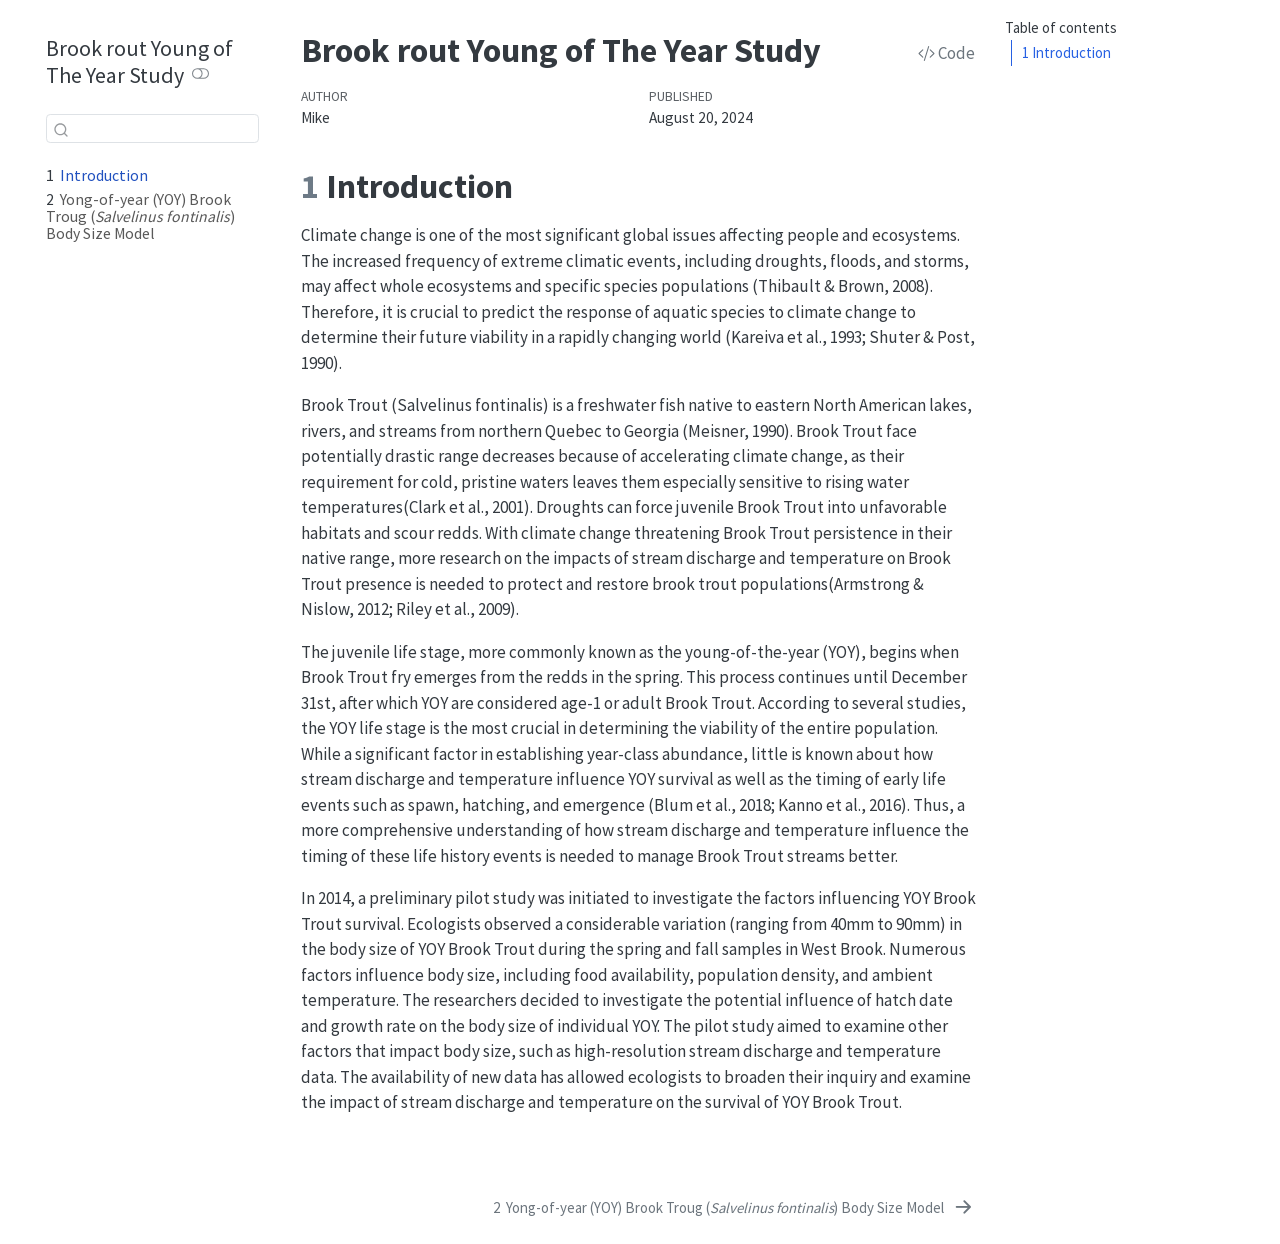
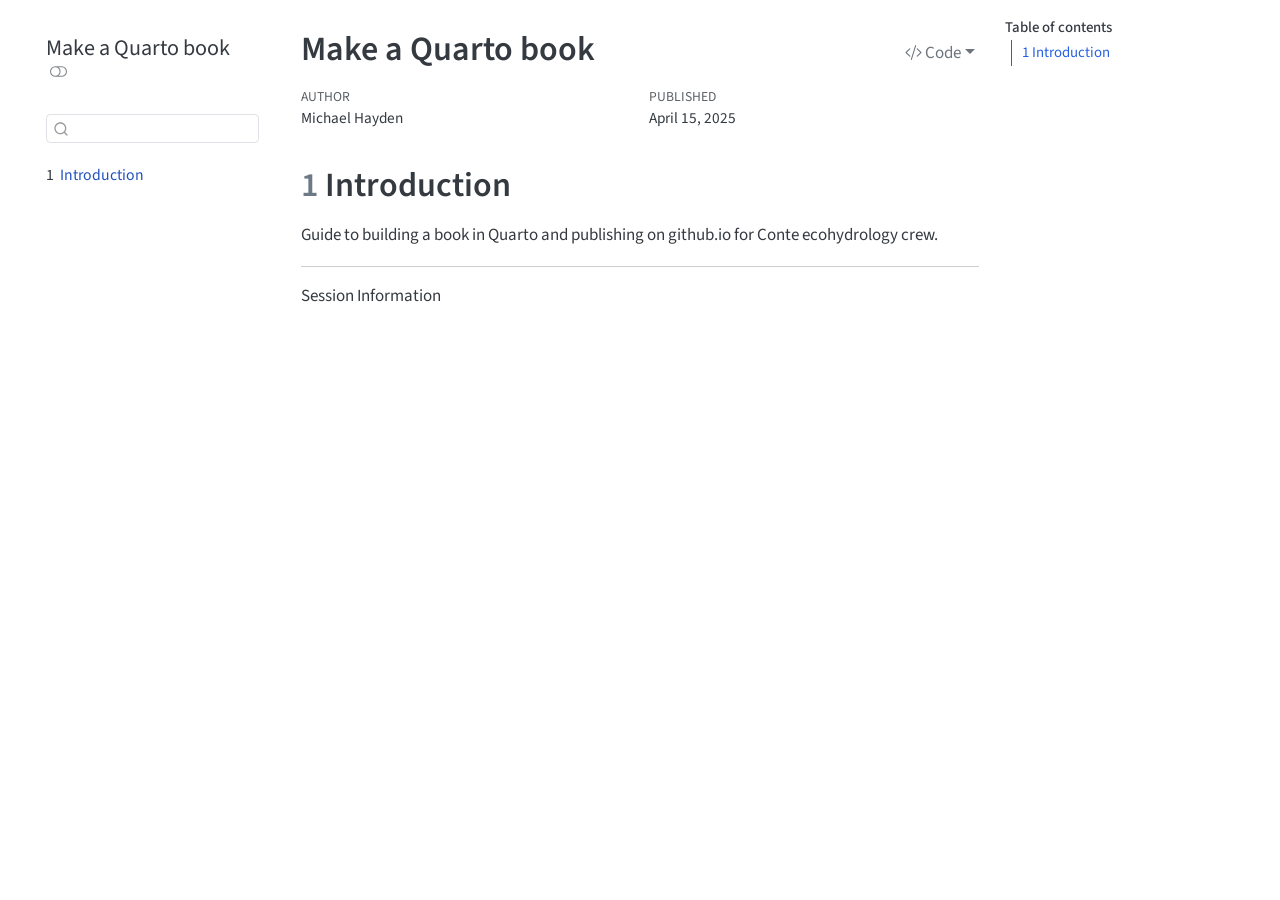
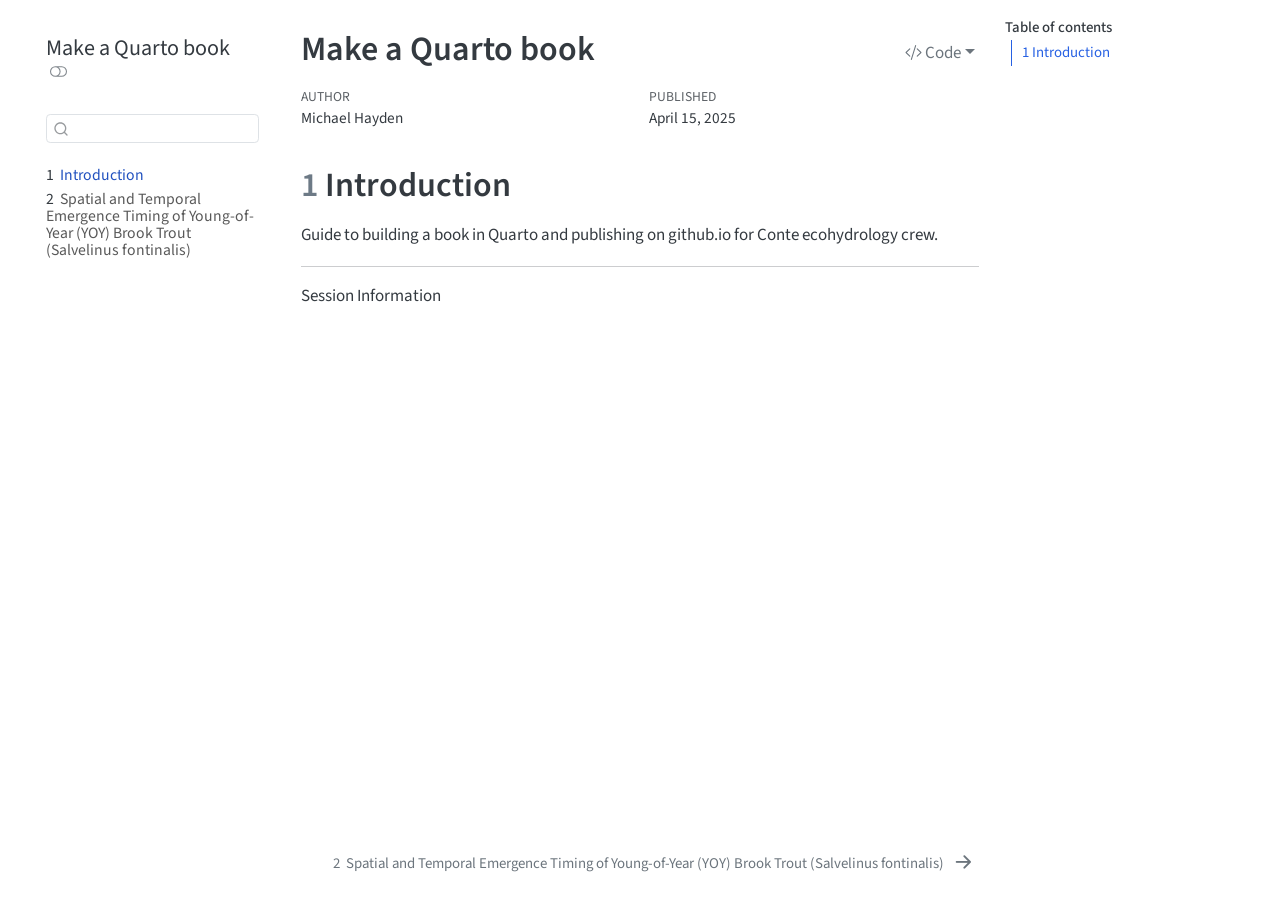
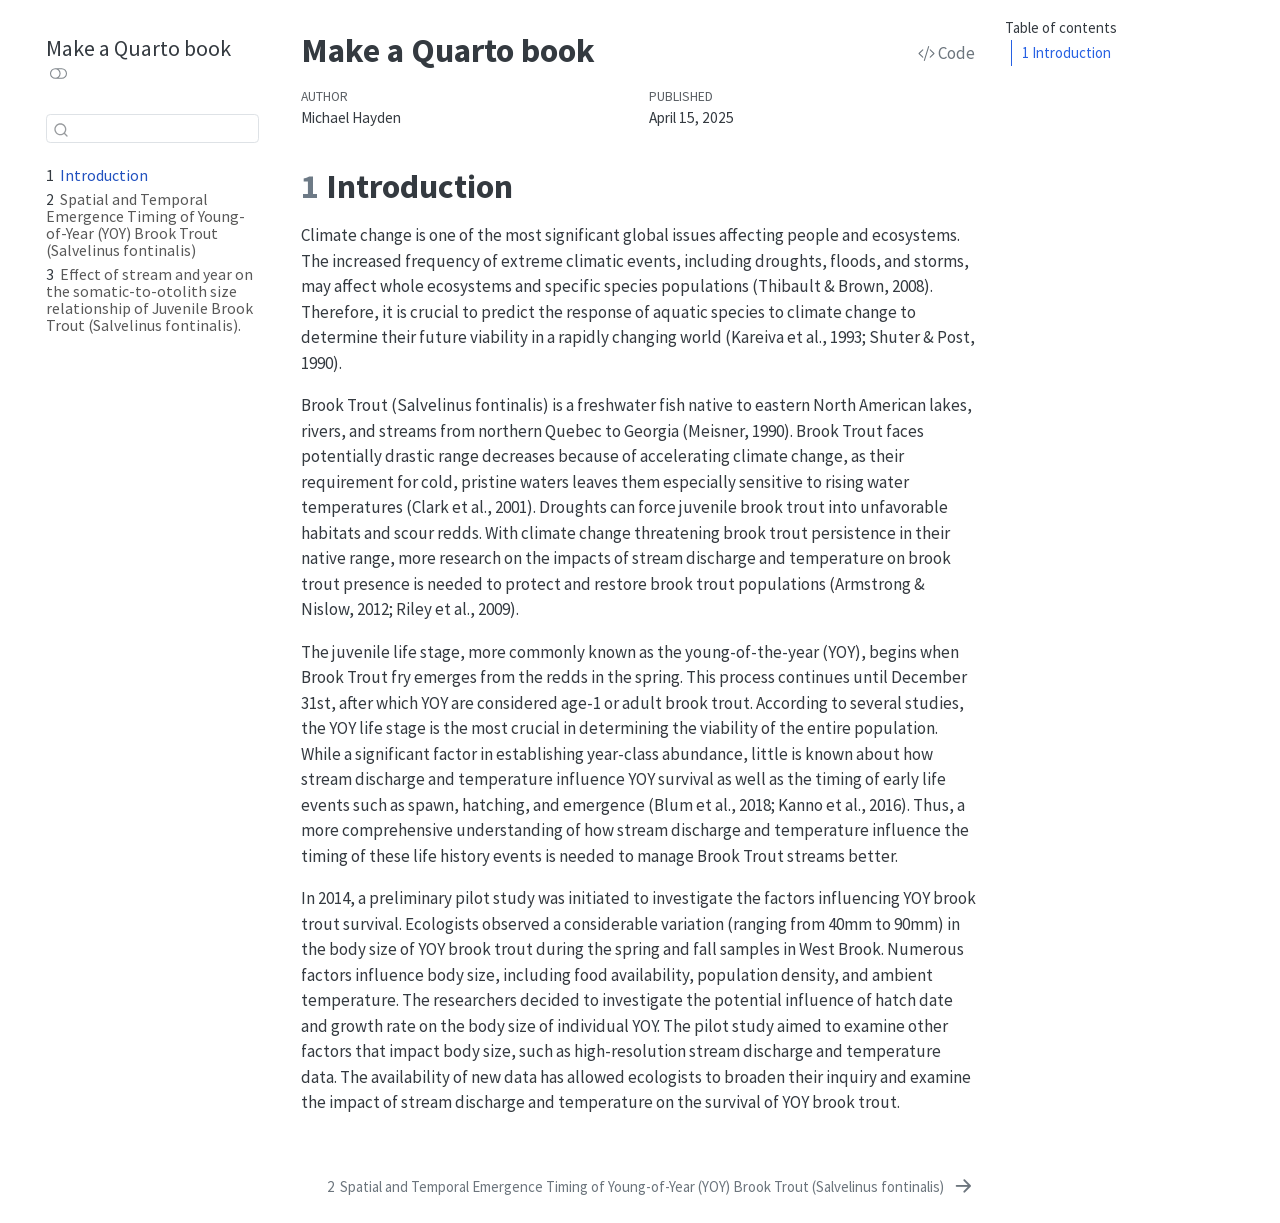
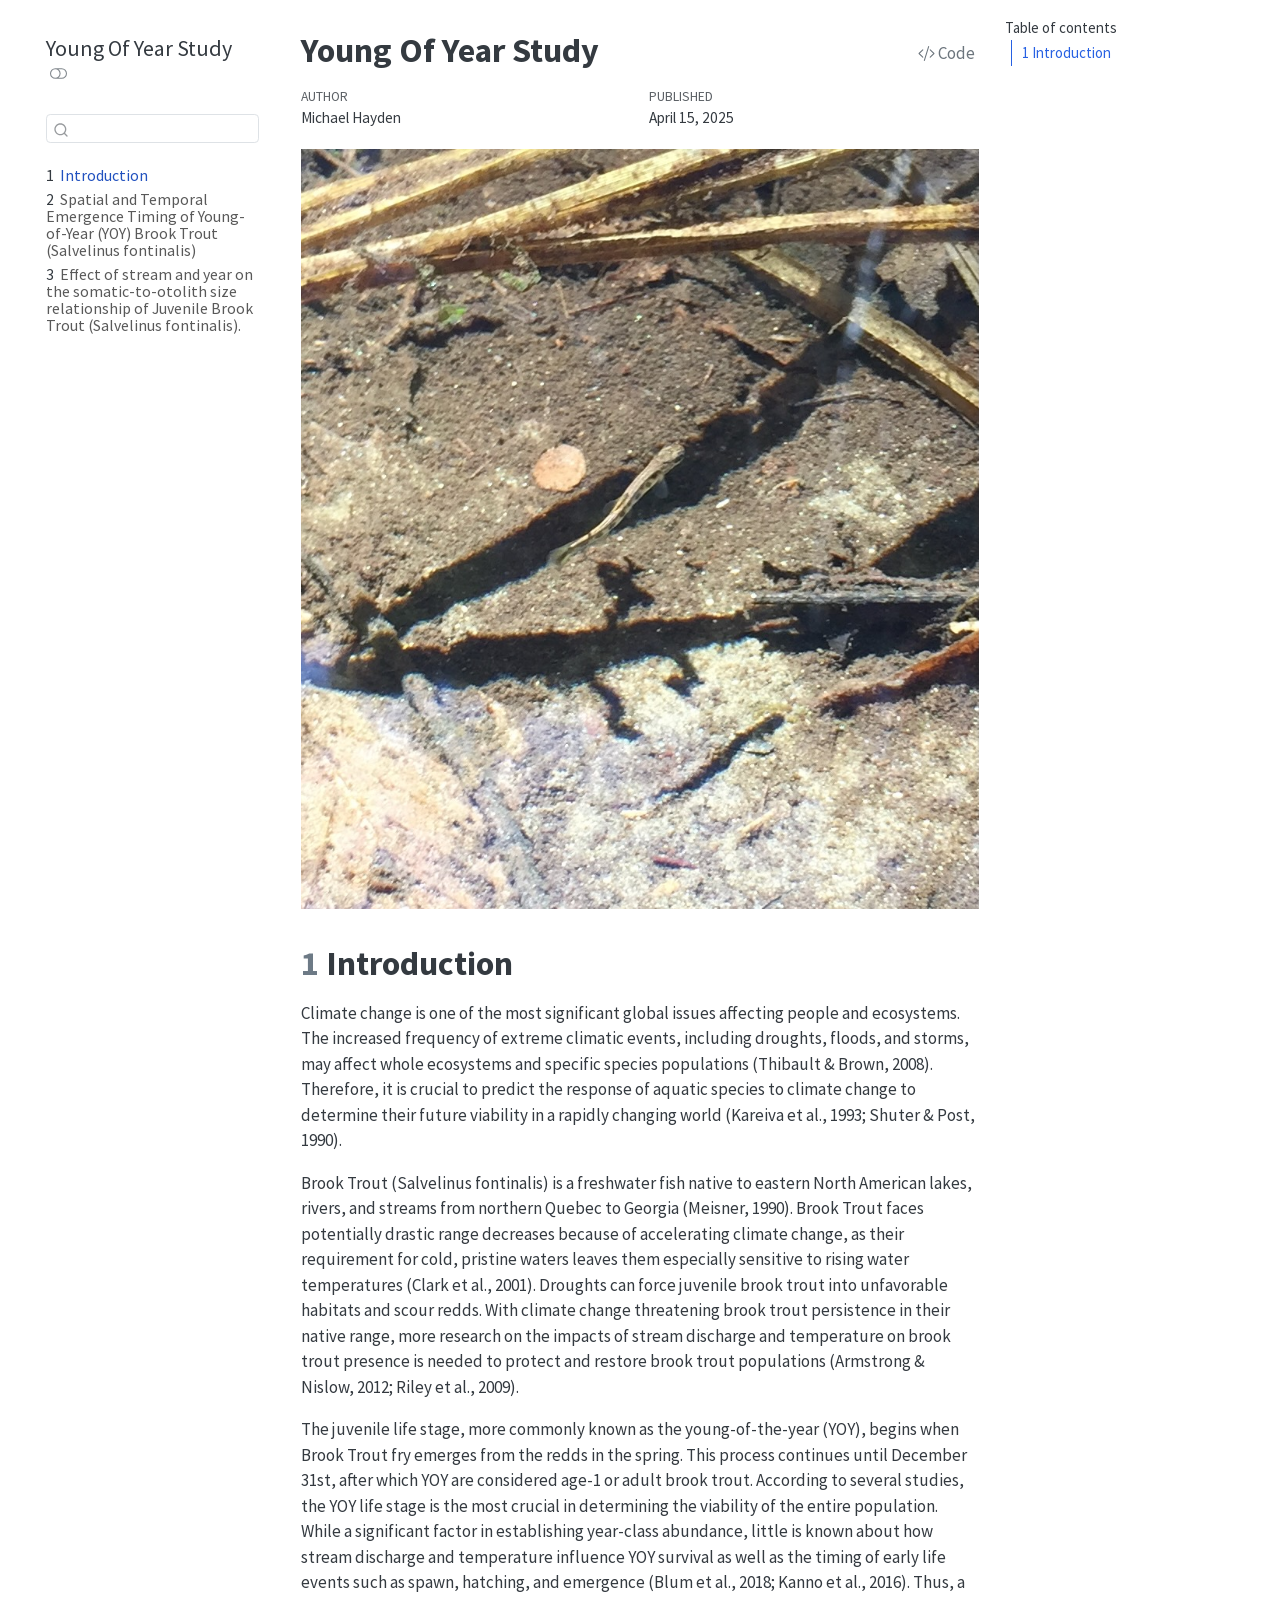
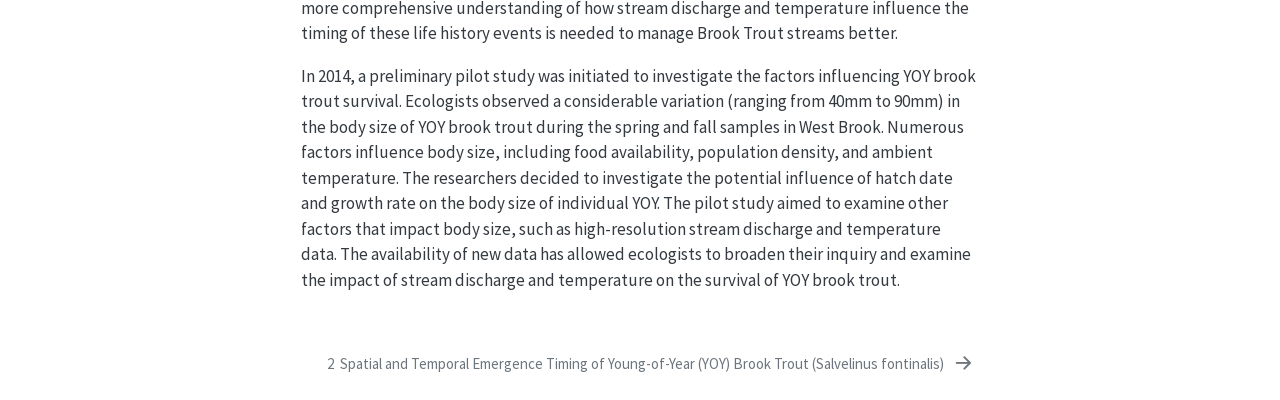
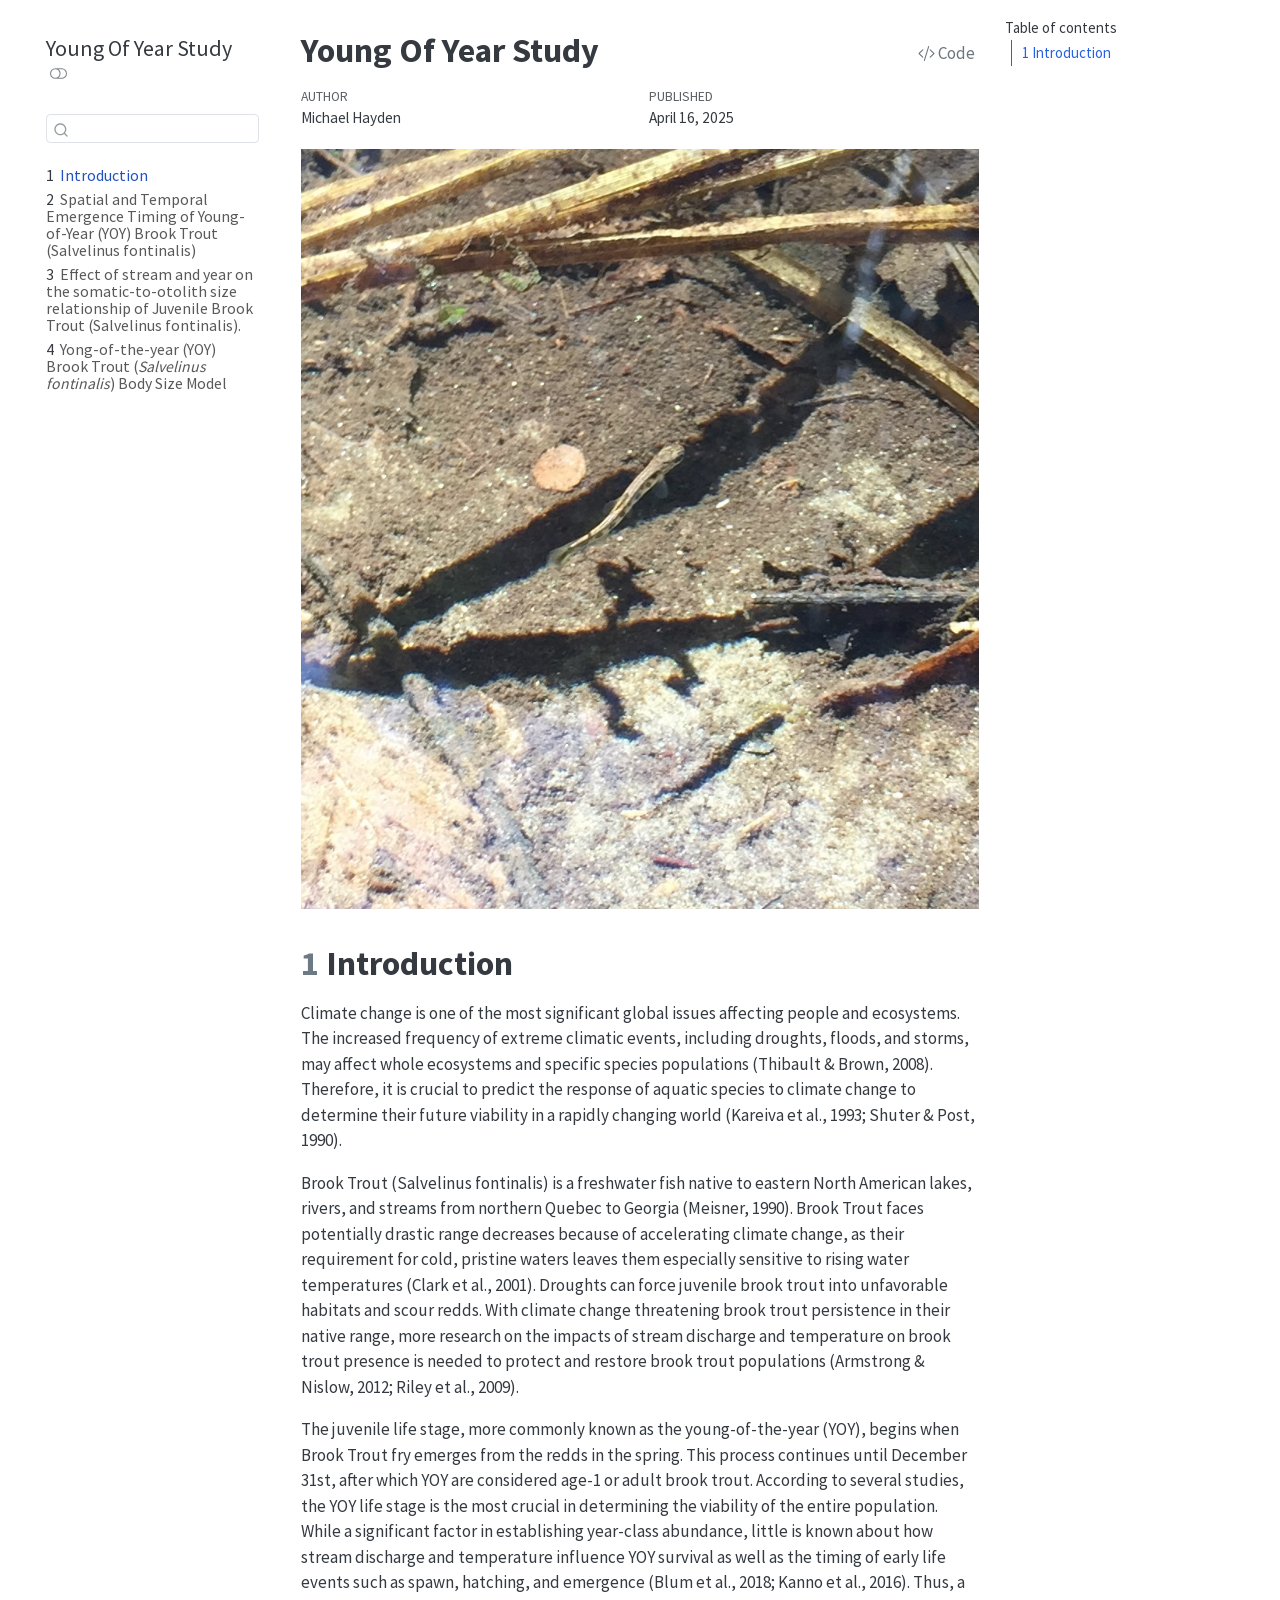
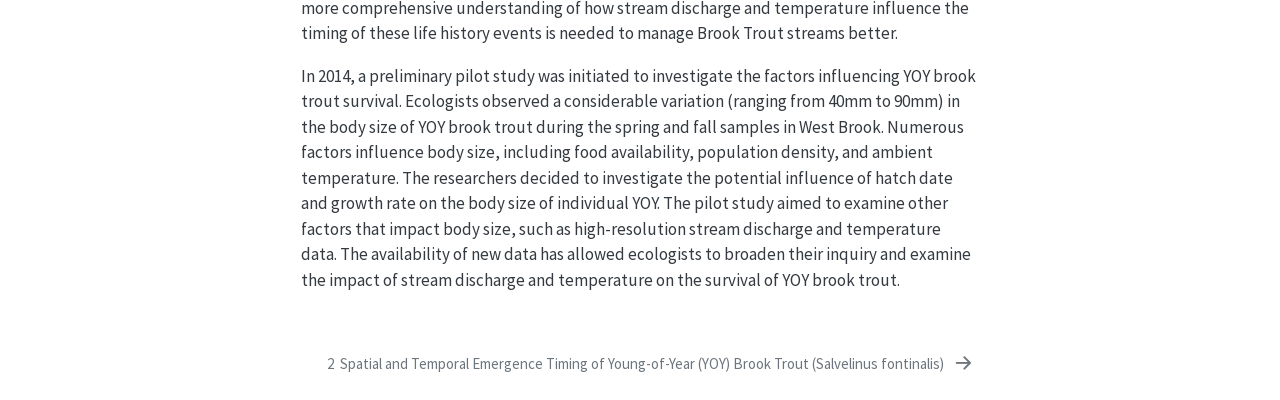
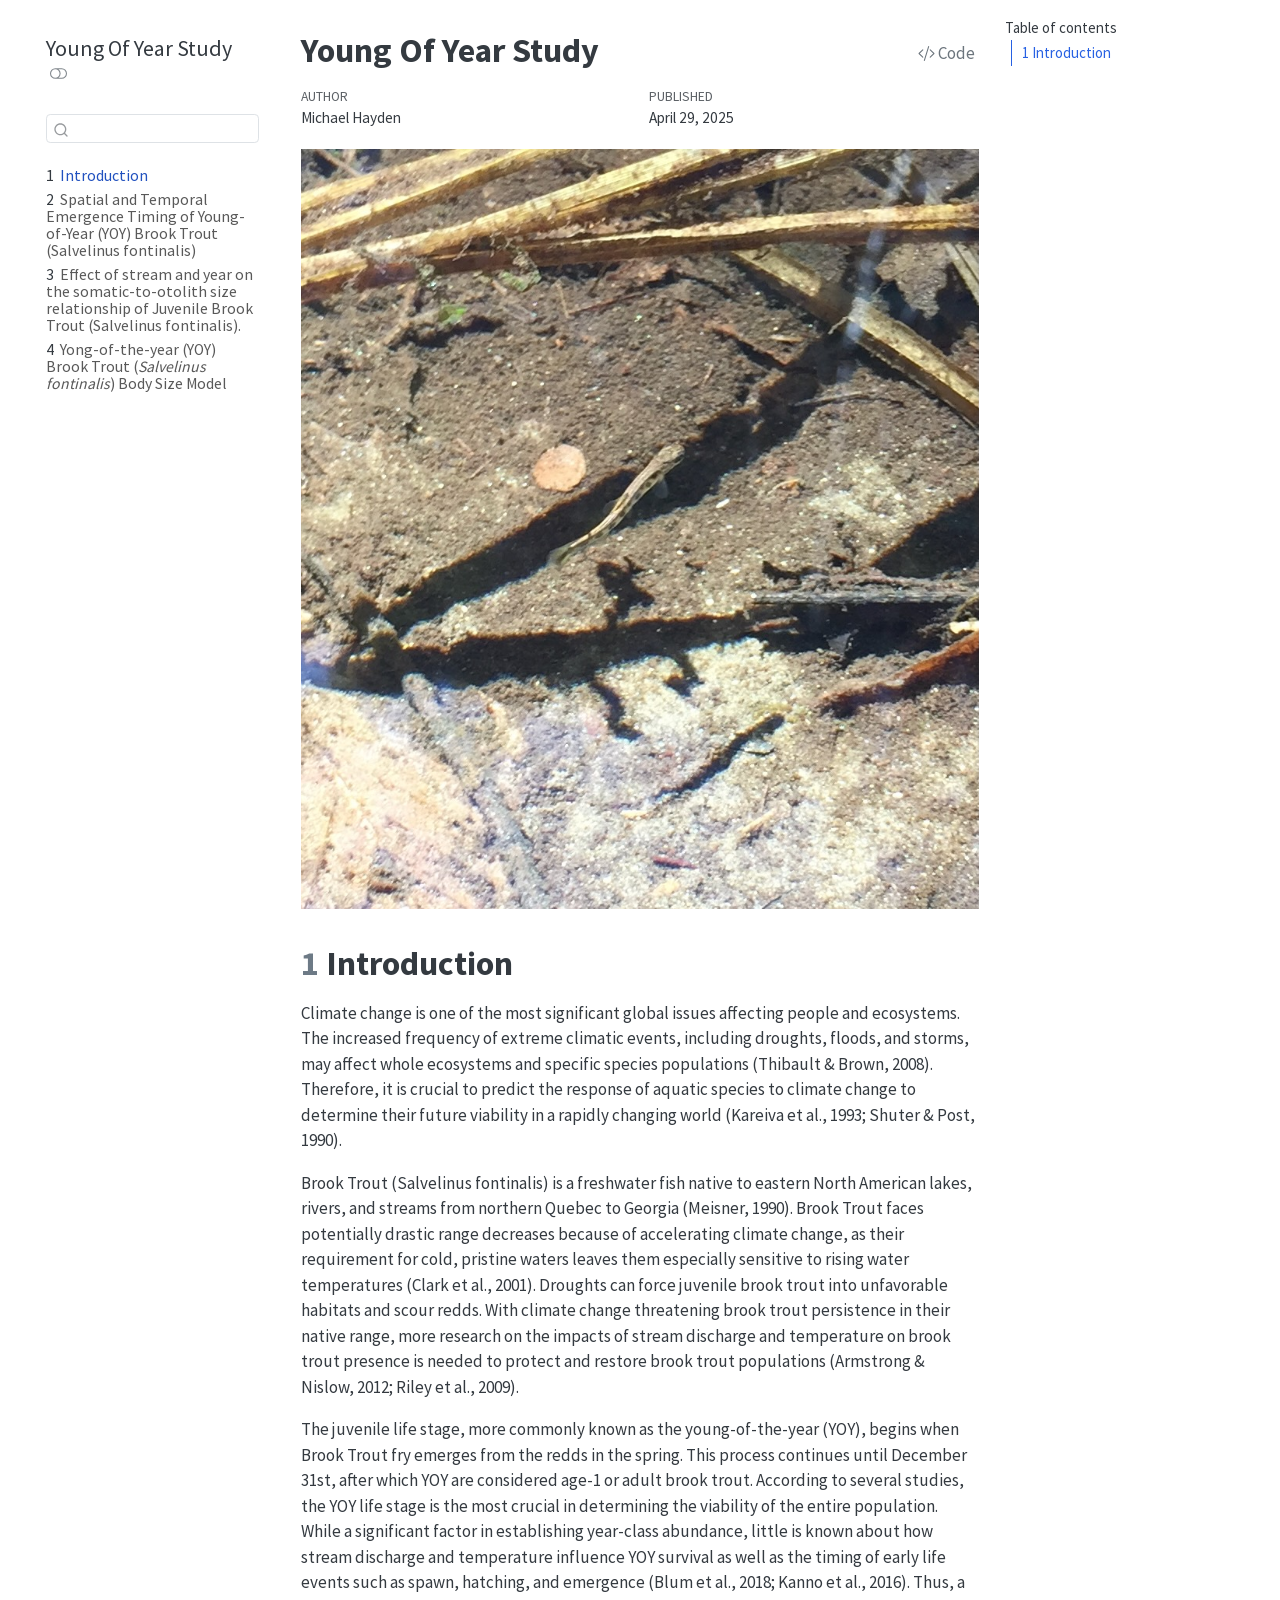
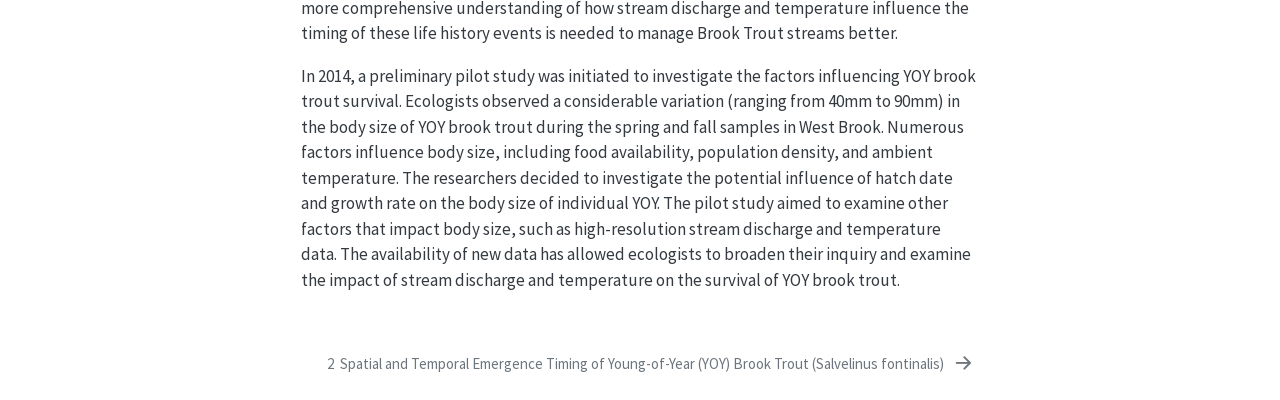
